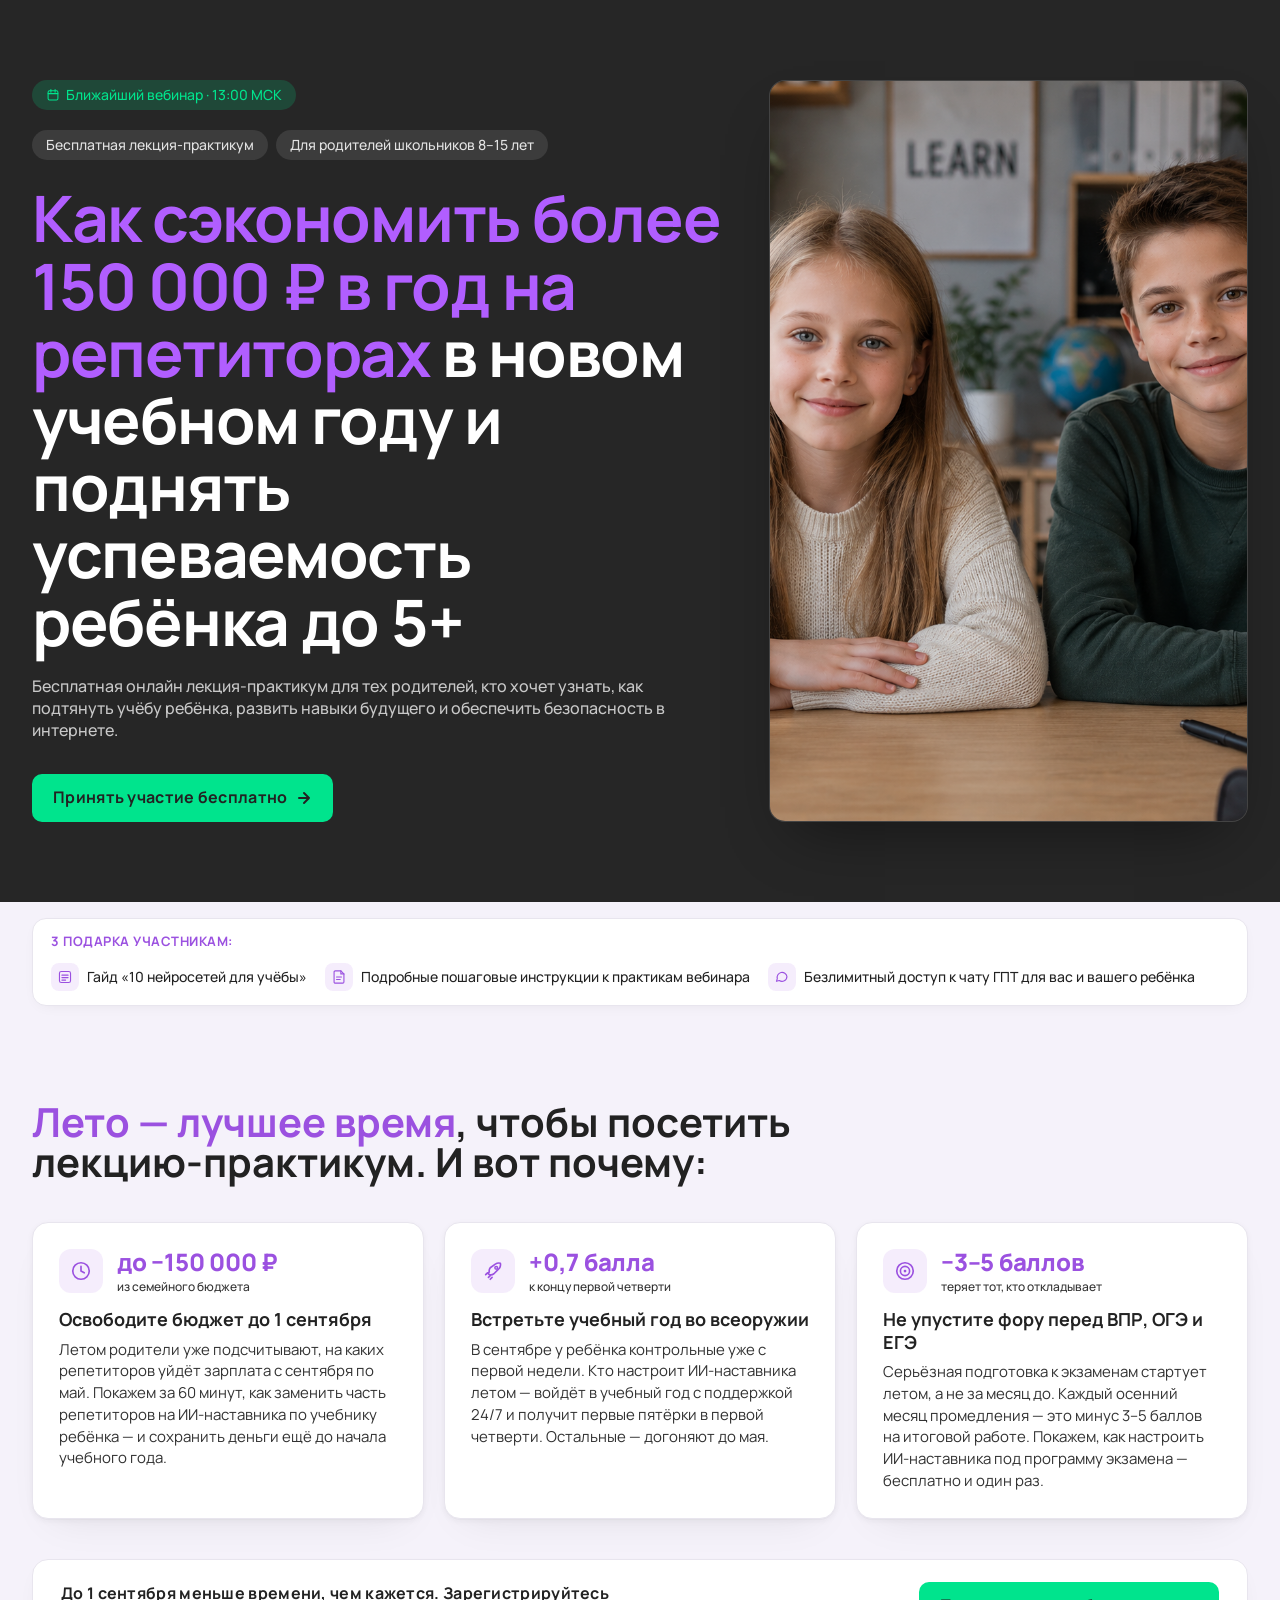
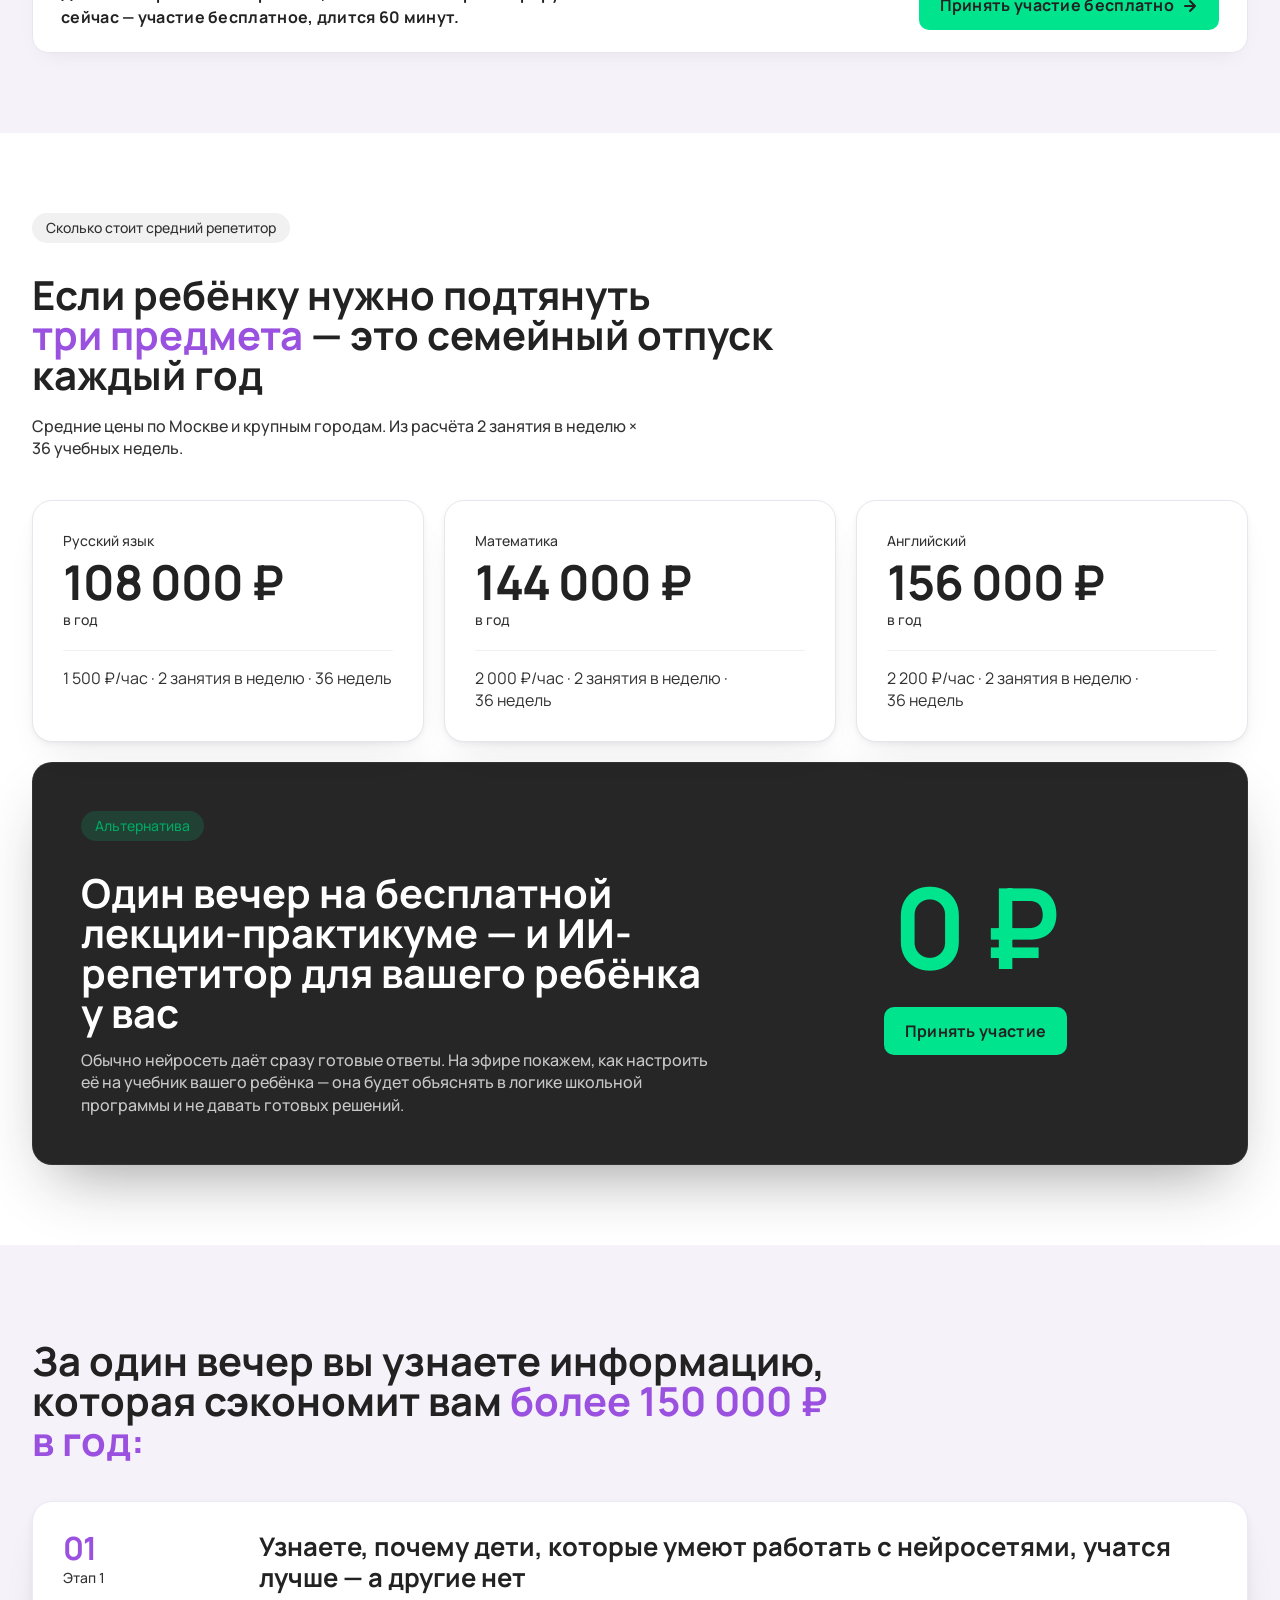
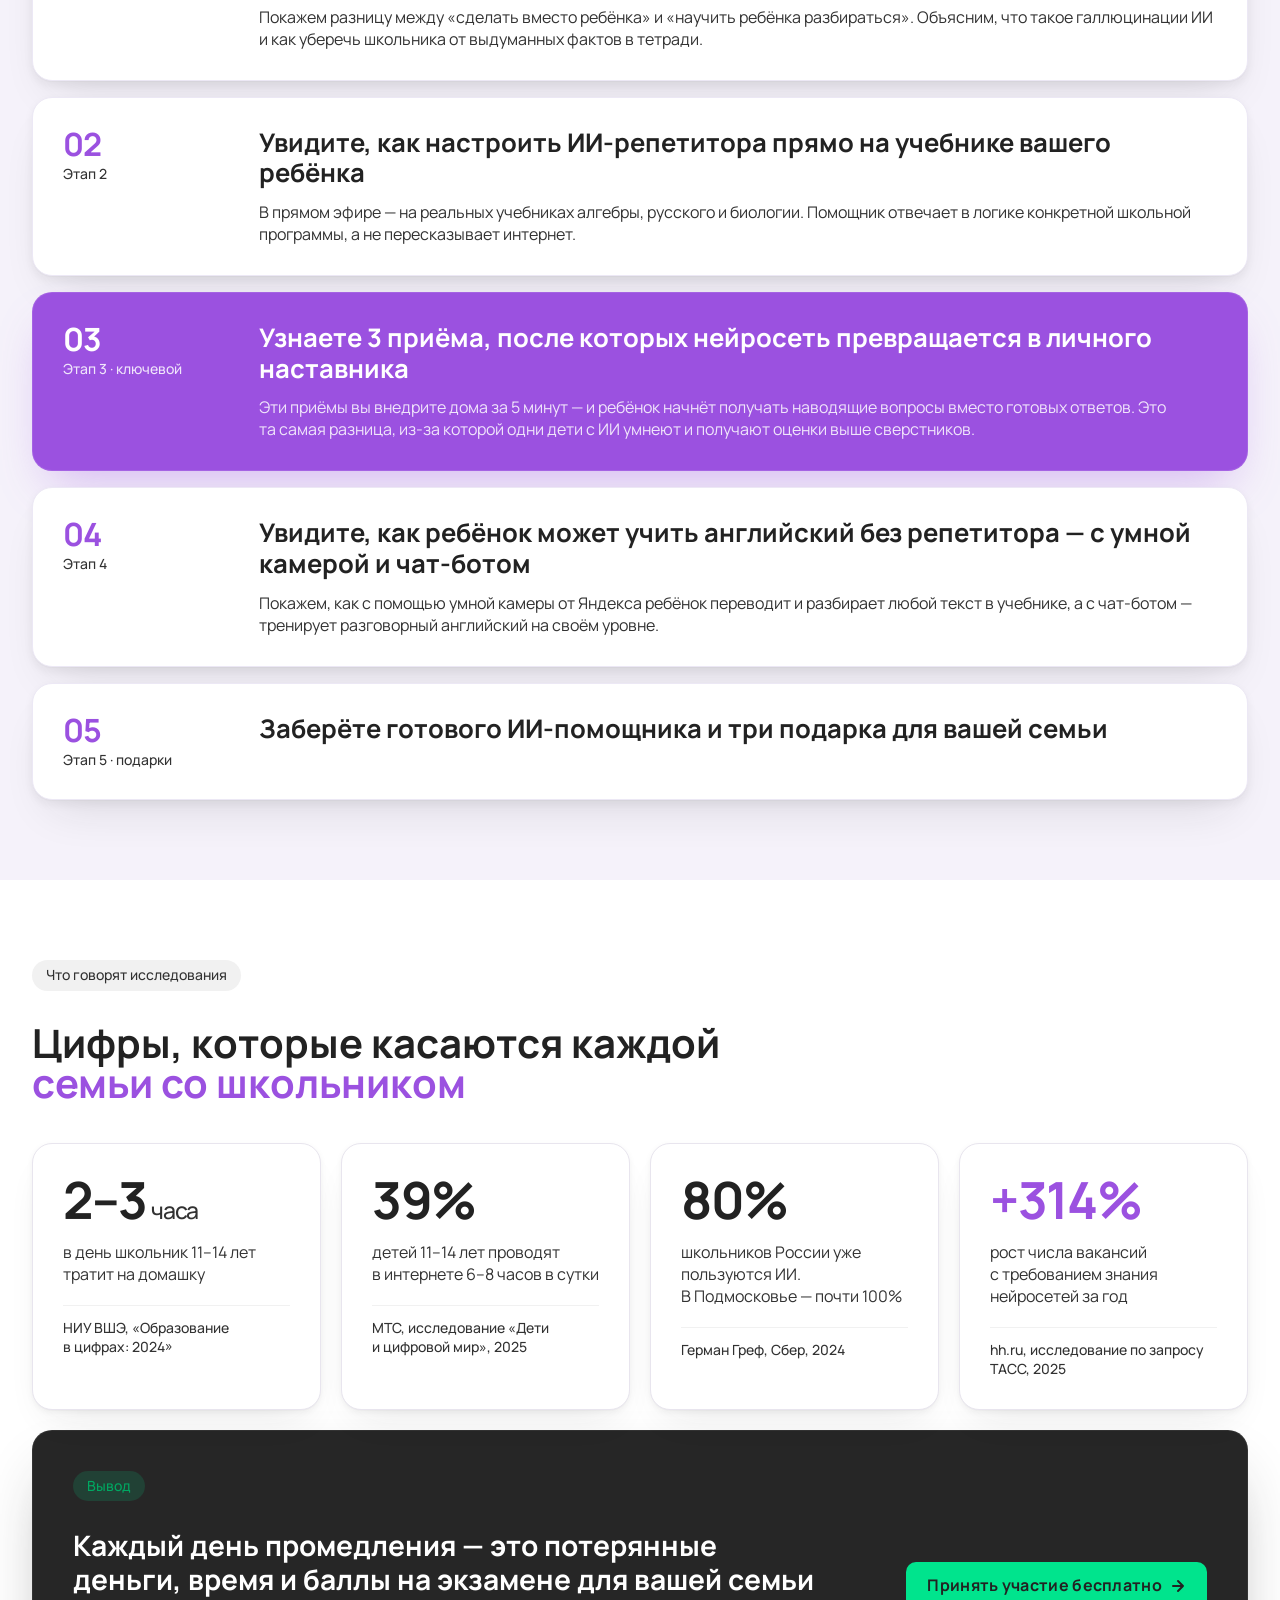
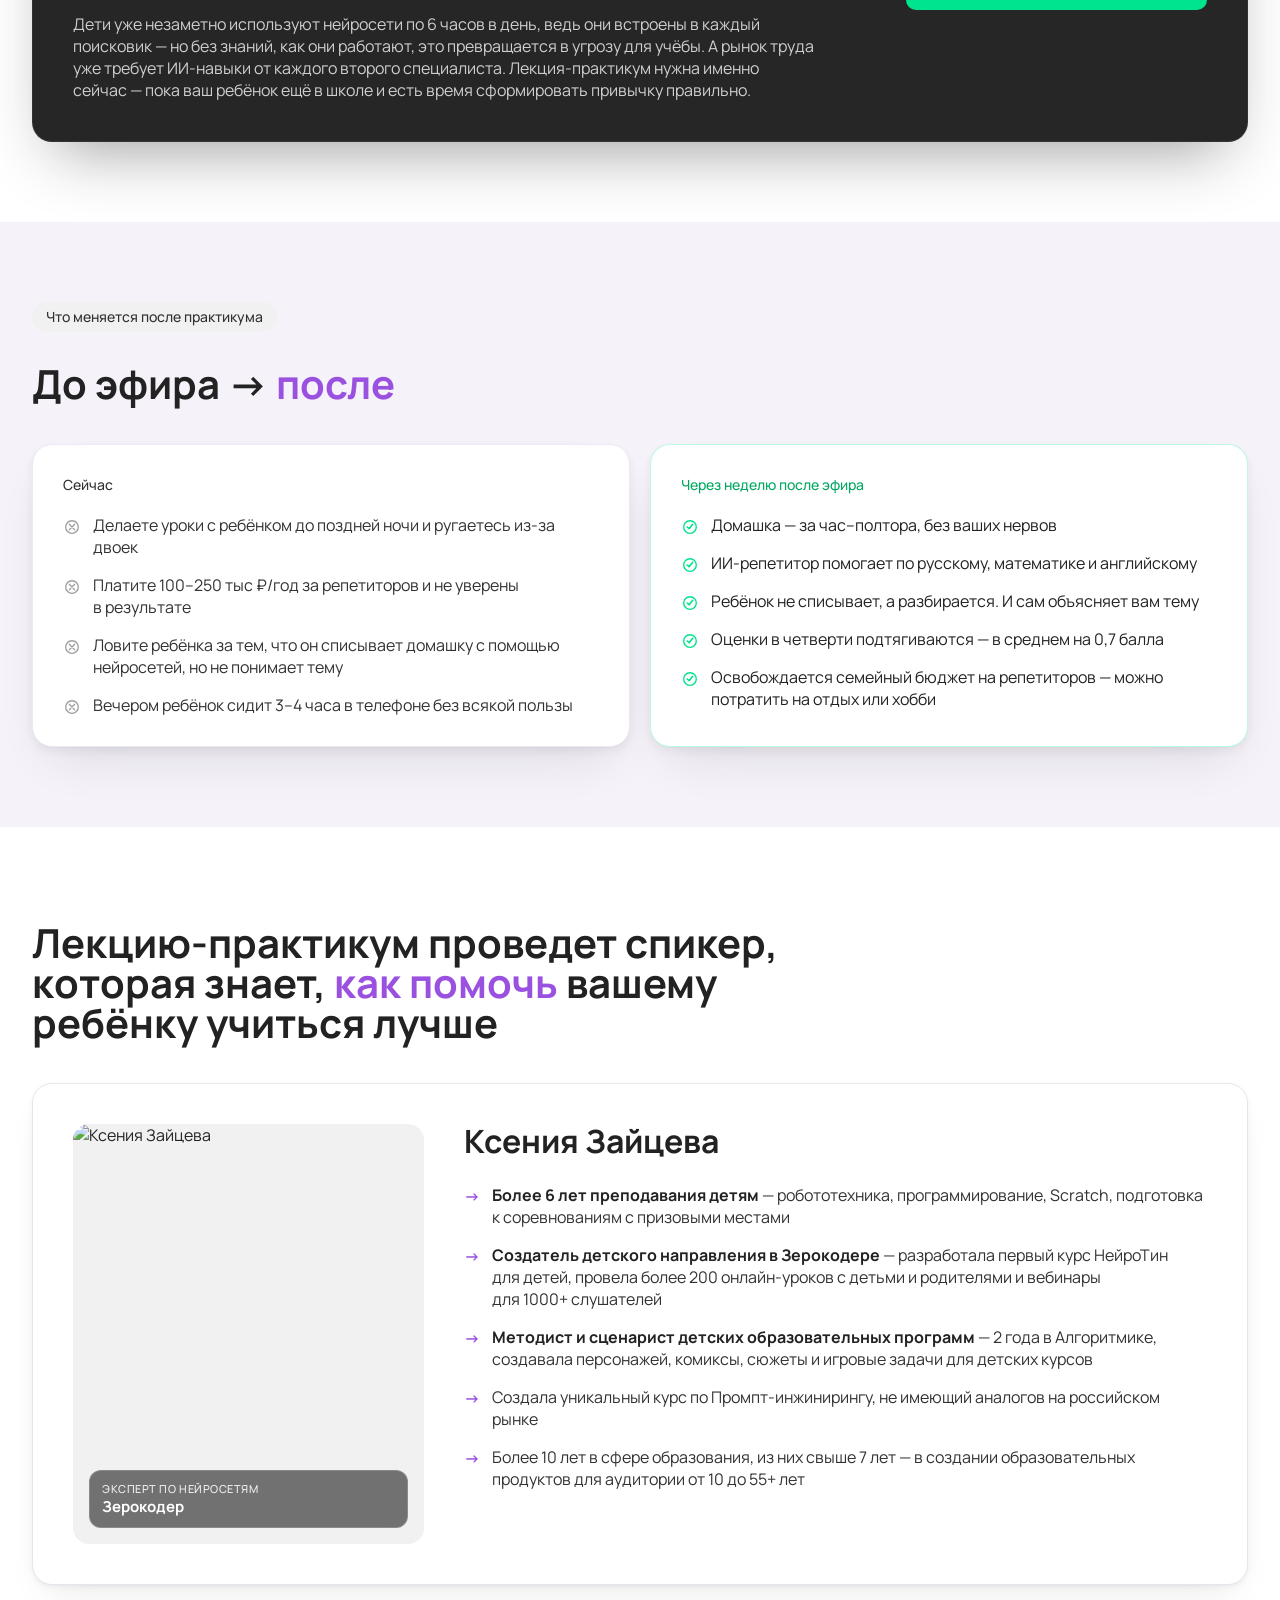
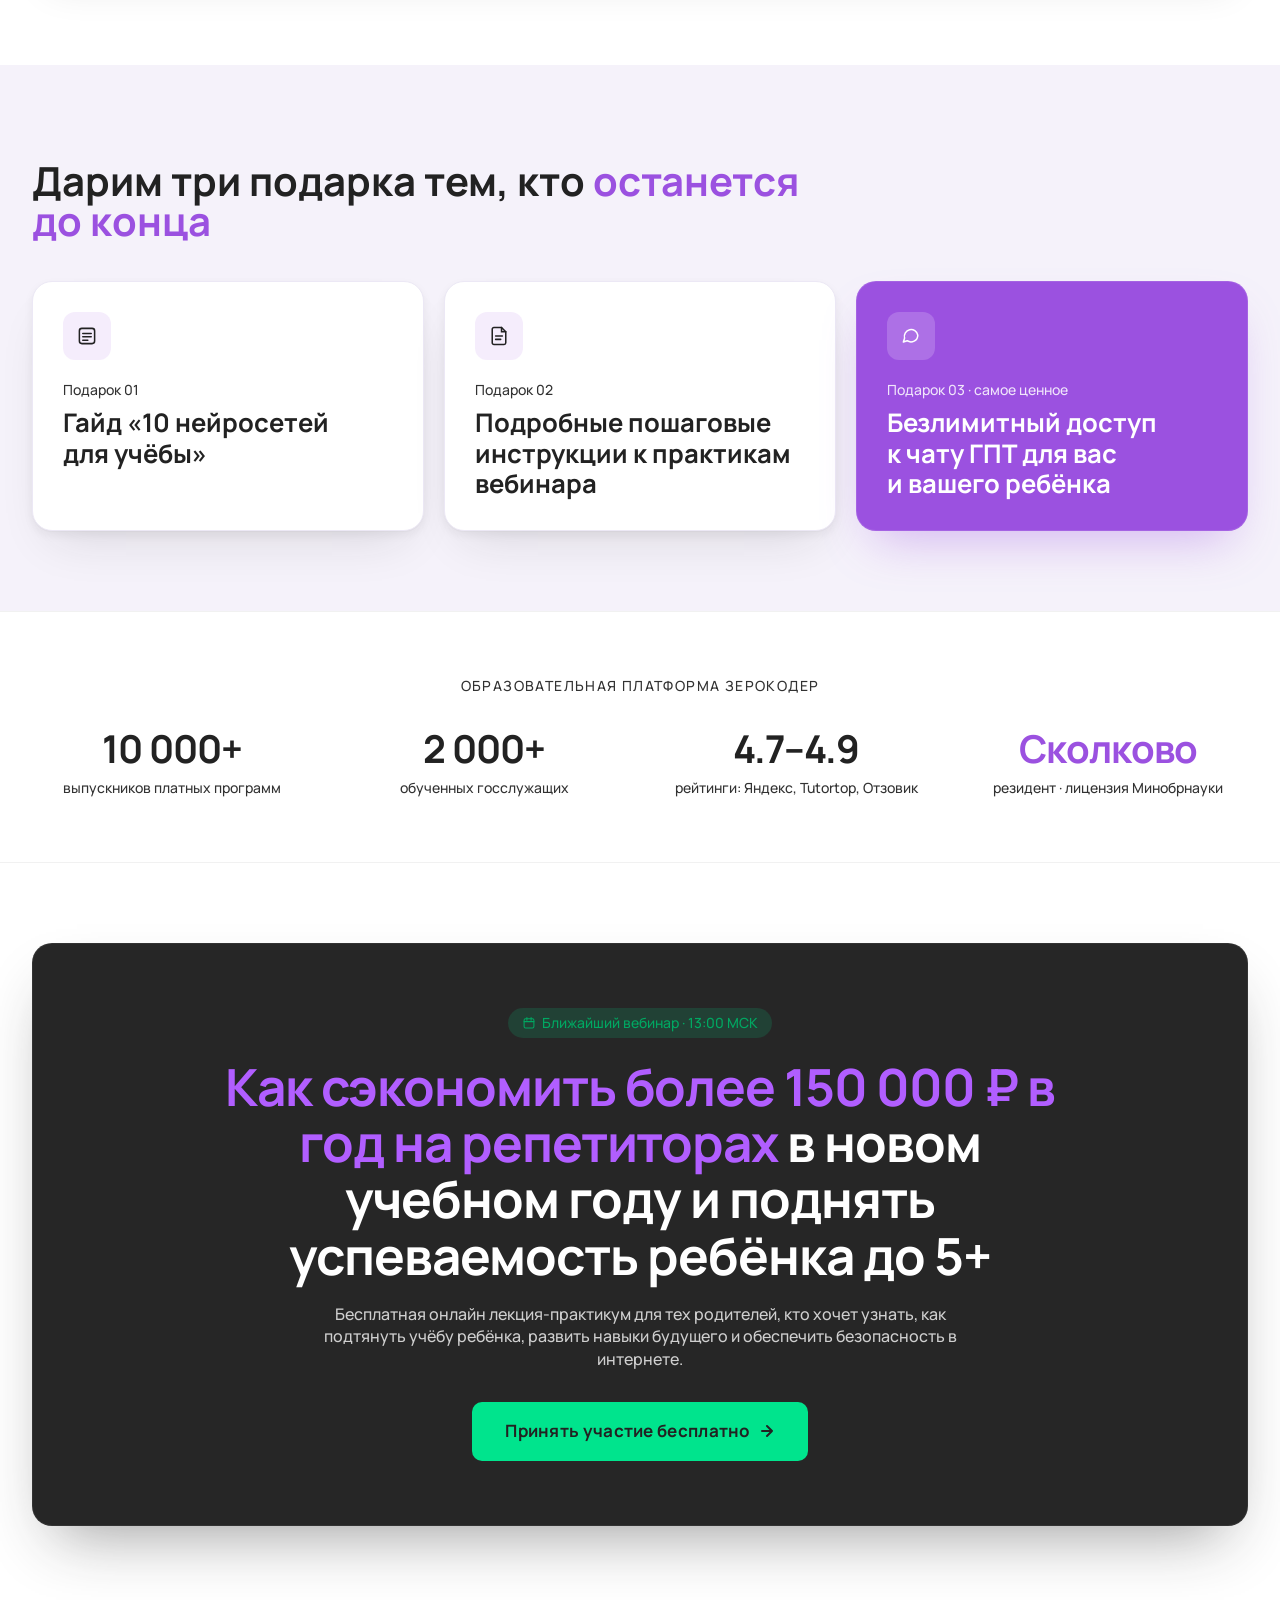
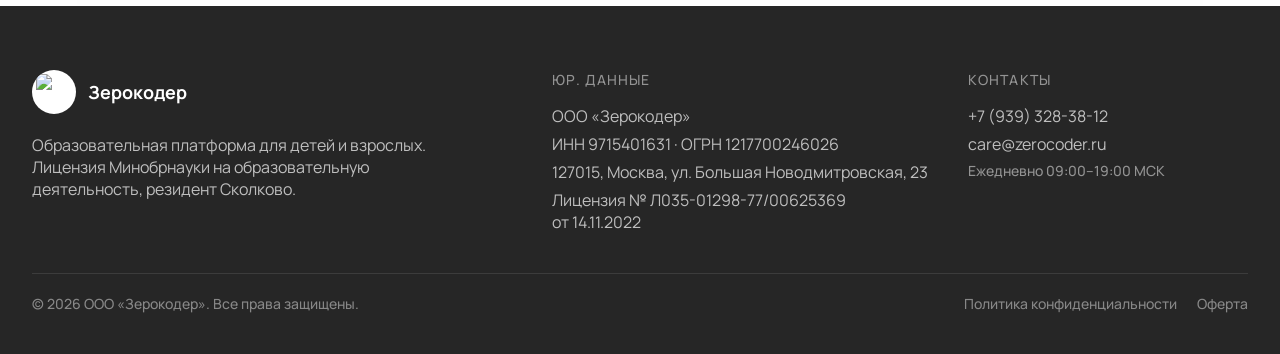
==== practical-lecture-for-parents-of-schoolchildren-aged-8-15-neuro1/index.html @ cb17c341 "Блок Лето: продающие тексты, стат-чипы с конкретикой, CTA-кнопка под блоком" ====
<!DOCTYPE html><html lang="ru"><head><meta charSet="utf-8"/><meta name="viewport" content="width=device-width, initial-scale=1"/><link rel="preload" as="image" href="https://mc.yandex.ru/watch/72085663"/><link rel="preload" as="image" href="https://top-fwz1.mail.ru/counter?id=3739769;js=na"/><link rel="preload" as="image" href="/practical-lecture-for-parents-of-schoolchildren-aged-8-15-neuro1/kids-hero.png"/><link rel="stylesheet" href="/practical-lecture-for-parents-of-schoolchildren-aged-8-15-neuro1/_next/static/css/cf673bea70960101.css" data-precedence="next"/><link rel="preload" as="script" fetchPriority="low" href="/practical-lecture-for-parents-of-schoolchildren-aged-8-15-neuro1/_next/static/chunks/webpack-57ee0ee06fdf9028.js"/><script src="/practical-lecture-for-parents-of-schoolchildren-aged-8-15-neuro1/_next/static/chunks/fd9d1056-23bdddb1df3a91c8.js" async=""></script><script src="/practical-lecture-for-parents-of-schoolchildren-aged-8-15-neuro1/_next/static/chunks/23-f78f01f528532427.js" async=""></script><script src="/practical-lecture-for-parents-of-schoolchildren-aged-8-15-neuro1/_next/static/chunks/main-app-892aa60a8b2bd960.js" async=""></script><script src="/practical-lecture-for-parents-of-schoolchildren-aged-8-15-neuro1/_next/static/chunks/app/page-79928a21409b8e51.js" async=""></script><link rel="preconnect" href="https://fonts.googleapis.com"/><link rel="preconnect" href="https://fonts.gstatic.com" crossorigin=""/><title>Бесплатный практикум: как поднять успеваемость ребёнка без репетитора — Зерокодер</title><meta name="description" content="Бесплатный онлайн-практикум для родителей школьников 8–15 лет. За 60 минут соберём ИИ-репетитора на учебнике вашего ребёнка и сэкономим до 150 000 ₽ в год на репетиторах."/><script type="text/javascript">(function(m,e,t,r,i,k,a){
  m[i]=m[i]||function(){(m[i].a=m[i].a||[]).push(arguments)};
  m[i].l=1*new Date();
  for (var j = 0; j < document.scripts.length; j++) {if (document.scripts[j].src === r) { return; }}
  k=e.createElement(t),a=e.getElementsByTagName(t)[0],k.async=1,k.src=r,a.parentNode.insertBefore(k,a)
})(window, document,'script','https://mc.yandex.ru/metrika/tag.js', 'ym');
ym(72085663, 'init', {clickmap:true, referrer: document.referrer, url: location.href, accurateTrackBounce:true, trackLinks:true});</script><script type="text/javascript">var _tmr = window._tmr || (window._tmr = []);
_tmr.push({id: "3739769", type: "pageView", start: (new Date()).getTime()});
(function (d, w, id) {
  if (d.getElementById(id)) return;
  var ts = d.createElement("script"); ts.type = "text/javascript"; ts.async = true; ts.id = id;
  ts.src = "https://top-fwz1.mail.ru/js/code.js";
  var f = function () {var s = d.getElementsByTagName("script")[0]; s.parentNode.insertBefore(ts, s);};
  if (w.opera == "[object Opera]") { d.addEventListener("DOMContentLoaded", f, false); } else { f(); }
})(document, window, "tmr-code");</script><link rel="stylesheet" href="https://fonts.googleapis.com/css2?family=Manrope:wght@400;500;600;700;800&amp;display=swap"/><script src="/practical-lecture-for-parents-of-schoolchildren-aged-8-15-neuro1/_next/static/chunks/polyfills-78c92fac7aa8fdd8.js" noModule=""></script></head><body><noscript><div><img src="https://mc.yandex.ru/watch/72085663" style="position:absolute;left:-9999px" alt=""/><img src="https://top-fwz1.mail.ru/counter?id=3739769;js=na" style="position:absolute;left:-9999px" alt="Top.Mail.Ru"/></div></noscript><main id="main"><section id="top" class="section section-dark"><div class="container-zc"><div class="grid lg:grid-cols-12 gap-8 lg:gap-12 items-center lg:items-stretch"><div class="lg:col-span-7"><div class="flex items-center gap-2 mb-5"><span class="pill pill-emerald"><svg width="14" height="14" viewBox="0 0 20 20" fill="none" aria-hidden="true"><rect x="3" y="4" width="14" height="13" rx="2" stroke="currentColor" stroke-width="1.5"></rect><path d="M3 8h14M7 2v4M13 2v4" stroke="currentColor" stroke-width="1.5" stroke-linecap="round"></path></svg> <!-- -->Ближайший вебинар · 13:00 МСК</span></div><div class="flex flex-wrap items-center gap-2 mb-6"><span class="pill">Бесплатная лекция-практикум</span><span class="pill">Для родителей школьников 8–15 лет</span></div><h1 class="h1 mb-5"><span style="color:var(--accent-heliotrope)">Как сэкономить более 150 000 ₽ в год на репетиторах</span> в новом учебном году и поднять успеваемость ребёнка до 5+</h1><p class="lead max-w-2xl mb-8" style="color:rgba(255,255,255,0.75)">Бесплатная онлайн лекция-практикум для тех родителей, кто хочет узнать, как подтянуть учёбу ребёнка, развить навыки будущего и обеспечить безопасность в интернете.</p><div class="flex flex-wrap items-center gap-3"><a href="#register" data-open-register="" class="btn btn-cta">Принять участие бесплатно<svg width="16" height="16" viewBox="0 0 16 16" fill="none" aria-hidden="true"><path d="M3 8h10M8 3l5 5-5 5" stroke="currentColor" stroke-width="2" stroke-linecap="round" stroke-linejoin="round"></path></svg></a></div></div><div class="lg:col-span-5 lg:flex"><div class="hero-photo aspect-[4/3] sm:aspect-[3/2] lg:aspect-auto lg:flex-1 lg:h-full lg:min-h-[420px] rounded-2xl relative overflow-hidden mx-auto lg:mx-0 w-full" style="max-width:34rem"><img src="/practical-lecture-for-parents-of-schoolchildren-aged-8-15-neuro1/kids-hero.png" alt="Ученики за уроком" class="absolute inset-0 w-full h-full object-cover" loading="eager"/></div></div></div></div></section><section id="gifts-top" aria-label="Подарки участникам" class="section-tinted"><div class="container-zc" style="padding-top:1rem;padding-bottom:1rem"><div class="gifts-strip"><span class="gifts-strip-label">3 подарка участникам:</span><ul class="gifts-strip-list"><li class="gifts-strip-item"><span class="gifts-strip-icon" aria-hidden="true"><svg width="16" height="16" viewBox="0 0 26 26" fill="none" aria-hidden="true"><rect x="4" y="4" width="18" height="18" rx="3" stroke="currentColor" stroke-width="1.8"></rect><path d="M8 10h10M8 14h10M8 18h6" stroke="currentColor" stroke-width="1.8" stroke-linecap="round"></path></svg></span><span class="gifts-strip-text">Гайд «10 нейросетей для учёбы»</span></li><li class="gifts-strip-item"><span class="gifts-strip-icon" aria-hidden="true"><svg width="16" height="16" viewBox="0 0 26 26" fill="none" aria-hidden="true"><path d="M5 21V5a2 2 0 012-2h9l5 5v13a2 2 0 01-2 2H7a2 2 0 01-2-2z" stroke="currentColor" stroke-width="1.8"></path><path d="M16 3v5h5M9 13h8M9 17h6" stroke="currentColor" stroke-width="1.8" stroke-linecap="round"></path></svg></span><span class="gifts-strip-text">Подробные пошаговые инструкции к практикам вебинара</span></li><li class="gifts-strip-item"><span class="gifts-strip-icon" aria-hidden="true"><svg width="16" height="16" viewBox="0 0 26 26" fill="none" aria-hidden="true"><path d="M21 12a8 8 0 01-12.5 6.6L4 20l1.4-4.5A8 8 0 1121 12z" stroke="currentColor" stroke-width="1.8" stroke-linejoin="round"></path></svg></span><span class="gifts-strip-text">Безлимитный доступ к чату ГПТ для вас и вашего ребёнка</span></li></ul></div></div></section><section class="section section-tinted"><div class="container-zc"><div class="max-w-3xl mb-8 md:mb-10"><h2 class="h2"><span class="accent">Лето — лучшее время</span>, чтобы посетить лекцию-практикум. И вот почему:</h2></div><div class="grid sm:grid-cols-2 lg:grid-cols-3 gap-4 md:gap-5"><div class="reason-card"><div class="reason-card-head"><div class="reason-icon" aria-hidden="true"><svg width="22" height="22" viewBox="0 0 24 24" fill="none" aria-hidden="true"><circle cx="12" cy="12" r="9" stroke="currentColor" stroke-width="1.8"></circle><path d="M12 7v5l3.5 2" stroke="currentColor" stroke-width="1.8" stroke-linecap="round"></path></svg></div><div class="reason-stat"><span class="reason-stat-value">до −150 000 ₽</span><span class="reason-stat-label">из семейного бюджета</span></div></div><h3 class="reason-title">Освободите бюджет до 1 сентября</h3><p class="reason-text">Летом родители уже подсчитывают, на каких репетиторов уйдёт зарплата с сентября по май. Покажем за 60 минут, как заменить часть репетиторов на ИИ-наставника по учебнику ребёнка — и сохранить деньги ещё до начала учебного года.</p></div><div class="reason-card"><div class="reason-card-head"><div class="reason-icon" aria-hidden="true"><svg width="22" height="22" viewBox="0 0 24 24" fill="none" aria-hidden="true"><path d="M14.5 4.5C16 3.5 18 3 20 3.5 20.5 5.5 20 7.5 19 9l-6 6c-1.5 1-3 1.5-4.5 1L8 16l-1.5-1.5L8 13c-.5-1.5 0-3 1-4.5l5.5-4z" stroke="currentColor" stroke-width="1.8" stroke-linejoin="round"></path><path d="M9 17l-2 2M11 19l-2 2M6 14l-2 2" stroke="currentColor" stroke-width="1.8" stroke-linecap="round"></path><circle cx="15.5" cy="8.5" r="1.5" stroke="currentColor" stroke-width="1.6"></circle></svg></div><div class="reason-stat"><span class="reason-stat-value">+0,7 балла</span><span class="reason-stat-label">к концу первой четверти</span></div></div><h3 class="reason-title">Встретьте учебный год во всеоружии</h3><p class="reason-text">В сентябре у ребёнка контрольные уже с первой недели. Кто настроит ИИ-наставника летом — войдёт в учебный год с поддержкой 24/7 и получит первые пятёрки в первой четверти. Остальные — догоняют до мая.</p></div><div class="reason-card"><div class="reason-card-head"><div class="reason-icon" aria-hidden="true"><svg width="22" height="22" viewBox="0 0 24 24" fill="none" aria-hidden="true"><circle cx="12" cy="12" r="9" stroke="currentColor" stroke-width="1.8"></circle><circle cx="12" cy="12" r="5" stroke="currentColor" stroke-width="1.8"></circle><circle cx="12" cy="12" r="1.5" fill="currentColor"></circle></svg></div><div class="reason-stat"><span class="reason-stat-value">−3–5 баллов</span><span class="reason-stat-label">теряет тот, кто откладывает</span></div></div><h3 class="reason-title">Не упустите фору перед ВПР, ОГЭ и ЕГЭ</h3><p class="reason-text">Серьёзная подготовка к экзаменам стартует летом, а не за месяц до. Каждый осенний месяц промедления — это минус 3–5 баллов на итоговой работе. Покажем, как настроить ИИ-наставника под программу экзамена — бесплатно и один раз.</p></div></div><div class="mt-8 md:mt-10 flex flex-col sm:flex-row items-start sm:items-center gap-4 sm:gap-6 justify-between reason-cta"><p class="body-strong reason-cta-text">До<!-- --> <!-- -->1<!-- --> <!-- -->сентября меньше времени, чем кажется. Зарегистрируйтесь сейчас<!-- --> <!-- -->— участие бесплатное, длится 60<!-- --> <!-- -->минут.</p><a href="#register" data-open-register="" class="btn btn-cta reason-cta-btn">Принять участие бесплатно<svg width="16" height="16" viewBox="0 0 16 16" fill="none" aria-hidden="true"><path d="M3 8h10M8 3l5 5-5 5" stroke="currentColor" stroke-width="2" stroke-linecap="round" stroke-linejoin="round"></path></svg></a></div></div></section><section class="section"><div class="container-zc"><div class="max-w-3xl mb-8 md:mb-10"><span class="pill mb-4 inline-flex">Сколько стоит средний репетитор</span><h2 class="h2 mt-4">Если ребёнку нужно подтянуть <span class="accent">три предмета</span> — это семейный отпуск каждый год</h2><p class="lead mt-5 max-w-2xl">Средние цены по Москве и крупным городам. Из расчёта 2 занятия в неделю × 36 учебных недель.</p></div><div class="grid sm:grid-cols-2 lg:grid-cols-3 gap-4 md:gap-5"><div class="card"><div class="caption mb-2">Русский язык</div><div class="font-bold tracking-tight whitespace-nowrap" style="font-size:clamp(2rem, 4vw, 3rem);line-height:1">108 000 ₽</div><div class="caption mt-1 mb-5">в год</div><hr class="hr-soft mb-4"/><div class="body" style="color:var(--n-ink-2)">1 500 ₽/час · 2 занятия в неделю · 36 недель</div></div><div class="card"><div class="caption mb-2">Математика</div><div class="font-bold tracking-tight whitespace-nowrap" style="font-size:clamp(2rem, 4vw, 3rem);line-height:1">144 000 ₽</div><div class="caption mt-1 mb-5">в год</div><hr class="hr-soft mb-4"/><div class="body" style="color:var(--n-ink-2)">2 000 ₽/час · 2 занятия в неделю · 36 недель</div></div><div class="card"><div class="caption mb-2">Английский</div><div class="font-bold tracking-tight whitespace-nowrap" style="font-size:clamp(2rem, 4vw, 3rem);line-height:1">156 000 ₽</div><div class="caption mt-1 mb-5">в год</div><hr class="hr-soft mb-4"/><div class="body" style="color:var(--n-ink-2)">2 200 ₽/час · 2 занятия в неделю · 36 недель</div></div></div><div class="mt-5" id="altCta"><div class="card card-dark p-6 md:p-8 lg:p-12"><div class="grid md:grid-cols-12 gap-6 md:gap-8 items-center"><div class="md:col-span-7"><span class="pill-emerald pill mb-4 inline-flex">Альтернатива</span><h3 class="h2 mt-4 mb-4" style="color:var(--n-white)">Один вечер на бесплатной лекции-практикуме — и ИИ-репетитор для вашего ребёнка у вас</h3><p class="lead" style="color:rgba(255,255,255,0.75)">Обычно нейросеть даёт сразу готовые ответы. На эфире покажем, как настроить её на учебник вашего ребёнка — она будет объяснять в логике школьной программы и не давать готовых решений.</p></div><div class="md:col-span-5 flex flex-col items-center justify-center text-center"><div class="font-bold tracking-tight whitespace-nowrap mb-6" style="font-size:clamp(4rem, 9vw, 7rem);line-height:1;color:var(--surface-cta)">0 ₽</div><a href="#register" data-open-register="" class="btn btn-cta">Принять участие</a></div></div></div></div></div></section><section id="program" class="section section-tinted"><div class="container-zc"><div class="max-w-4xl mb-8 md:mb-10"><h2 class="h2 mt-4">За один вечер вы узнаете информацию, которая сэкономит вам <span class="accent">более 150 000 ₽ в год:</span></h2></div><div class="space-y-4"><div class="card "><div class="grid md:grid-cols-12 gap-5 md:gap-6 items-start"><div class="md:col-span-2"><div class="font-bold tracking-tight accent" style="font-size:2rem;line-height:1">01</div><div class="caption mt-1">Этап 1</div></div><div class="md:col-span-10"><h3 class="h3 mb-3">Узнаете, почему дети, которые умеют работать с нейросетями, учатся лучше — а другие нет</h3><p class="body" style="color:var(--n-ink-2)">Покажем разницу между «сделать вместо ребёнка» и «научить ребёнка разбираться». Объясним, что такое галлюцинации ИИ и как уберечь школьника от выдуманных фактов в тетради.</p></div></div></div><div class="card "><div class="grid md:grid-cols-12 gap-5 md:gap-6 items-start"><div class="md:col-span-2"><div class="font-bold tracking-tight accent" style="font-size:2rem;line-height:1">02</div><div class="caption mt-1">Этап 2</div></div><div class="md:col-span-10"><h3 class="h3 mb-3">Увидите, как настроить ИИ-репетитора прямо на учебнике вашего ребёнка</h3><p class="body" style="color:var(--n-ink-2)">В прямом эфире — на реальных учебниках алгебры, русского и биологии. Помощник отвечает в логике конкретной школьной программы, а не пересказывает интернет.</p></div></div></div><div class="card card-accent"><div class="grid md:grid-cols-12 gap-5 md:gap-6 items-start"><div class="md:col-span-2"><div class="font-bold tracking-tight text-white" style="font-size:2rem;line-height:1">03</div><div class="caption mt-1" style="color:rgba(255,255,255,0.85)">Этап 3 · ключевой</div></div><div class="md:col-span-10"><h3 class="h3 mb-3" style="color:var(--n-white)">Узнаете 3 приёма, после которых нейросеть превращается в личного наставника</h3><p class="body" style="color:rgba(255,255,255,0.85)">Эти приёмы вы внедрите дома за 5 минут — и ребёнок начнёт получать наводящие вопросы вместо готовых ответов. Это та самая разница, из-за которой одни дети с ИИ умнеют и получают оценки выше сверстников.</p></div></div></div><div class="card "><div class="grid md:grid-cols-12 gap-5 md:gap-6 items-start"><div class="md:col-span-2"><div class="font-bold tracking-tight accent" style="font-size:2rem;line-height:1">04</div><div class="caption mt-1">Этап 4</div></div><div class="md:col-span-10"><h3 class="h3 mb-3">Увидите, как ребёнок может учить английский без репетитора — с умной камерой и чат-ботом</h3><p class="body" style="color:var(--n-ink-2)">Покажем, как с помощью умной камеры от Яндекса ребёнок переводит и разбирает любой текст в учебнике, а с чат-ботом — тренирует разговорный английский на своём уровне.</p></div></div></div><div class="card "><div class="grid md:grid-cols-12 gap-5 md:gap-6 items-start"><div class="md:col-span-2"><div class="font-bold tracking-tight accent" style="font-size:2rem;line-height:1">05</div><div class="caption mt-1">Этап 5 · подарки</div></div><div class="md:col-span-10"><h3 class="h3 ">Заберёте готового ИИ-помощника и три подарка для вашей семьи</h3></div></div></div></div></div></section><section class="section"><div class="container-zc"><div class="max-w-4xl mb-8 md:mb-10"><span class="pill mb-4 inline-flex">Что говорят исследования</span><h2 class="h2 mt-4">Цифры, которые касаются каждой <span class="accent whitespace-nowrap">семьи со школьником</span></h2></div><div class="grid md:grid-cols-2 lg:grid-cols-4 gap-4 md:gap-5"><div class="card"><div class="font-bold tracking-tight whitespace-nowrap " style="font-size:clamp(2.25rem, 4vw, 3.25rem);line-height:1;color:var(--n-ink)">2–3<span class="ml-1" style="font-size:0.45em;color:var(--n-ink-2);font-weight:500">часа</span></div><div class="body mt-4 mb-5" style="color:var(--n-ink-2)">в день школьник 11–14 лет тратит на домашку</div><hr class="hr-soft mb-3"/><div class="caption">НИУ ВШЭ, «Образование в цифрах: 2024»</div></div><div class="card"><div class="font-bold tracking-tight whitespace-nowrap " style="font-size:clamp(2.25rem, 4vw, 3.25rem);line-height:1;color:var(--n-ink)">39%</div><div class="body mt-4 mb-5" style="color:var(--n-ink-2)">детей 11–14 лет проводят в интернете 6–8 часов в сутки</div><hr class="hr-soft mb-3"/><div class="caption">МТС, исследование «Дети и цифровой мир», 2025</div></div><div class="card"><div class="font-bold tracking-tight whitespace-nowrap " style="font-size:clamp(2.25rem, 4vw, 3.25rem);line-height:1;color:var(--n-ink)">80%</div><div class="body mt-4 mb-5" style="color:var(--n-ink-2)">школьников России уже пользуются ИИ. В Подмосковье — почти 100%</div><hr class="hr-soft mb-3"/><div class="caption">Герман Греф, Сбер, 2024</div></div><div class="card"><div class="font-bold tracking-tight whitespace-nowrap accent" style="font-size:clamp(2.25rem, 4vw, 3.25rem);line-height:1">+314%</div><div class="body mt-4 mb-5" style="color:var(--n-ink-2)">рост числа вакансий с требованием знания нейросетей за год</div><hr class="hr-soft mb-3"/><div class="caption">hh.ru, исследование по запросу ТАСС, 2025</div></div></div><div class="mt-4 md:mt-5" id="researchConclusion"><div class="card card-dark p-6 md:p-8 lg:p-10"><div class="grid lg:grid-cols-12 gap-6 lg:gap-10 items-center"><div class="lg:col-span-8"><span class="pill pill-emerald mb-4 inline-flex">Вывод</span><h3 class="h3 mt-3 mb-4" style="color:var(--n-white);font-size:clamp(1.375rem, 2.2vw, 1.875rem);line-height:1.2">Каждый день промедления — это потерянные деньги, время и баллы на экзамене для вашей семьи</h3><p class="body" style="color:rgba(255,255,255,0.78)">Дети уже незаметно используют нейросети по 6 часов в день, ведь они встроены в каждый поисковик — но без знаний, как они работают, это превращается в угрозу для учёбы. А рынок труда уже требует ИИ-навыки от каждого второго специалиста. Лекция-практикум нужна именно сейчас — пока ваш ребёнок ещё в школе и есть время сформировать привычку правильно.</p></div><div class="lg:col-span-4 flex lg:justify-end"><a href="#register" data-open-register="" class="btn btn-cta">Принять участие бесплатно<svg width="16" height="16" viewBox="0 0 16 16" fill="none" aria-hidden="true"><path d="M3 8h10M8 3l5 5-5 5" stroke="currentColor" stroke-width="2" stroke-linecap="round" stroke-linejoin="round"></path></svg></a></div></div></div></div></div></section><section class="section section-tinted"><div class="container-zc"><div class="max-w-3xl mb-8 md:mb-10"><span class="pill mb-4 inline-flex">Что меняется после практикума</span><h2 class="h2 mt-4">До эфира → <span class="accent">после</span></h2></div><div class="grid md:grid-cols-2 gap-4 md:gap-5"><div class="card"><div class="caption mb-5">Сейчас</div><ul class="space-y-4"><li class="flex gap-3 body" style="color:var(--n-ink-2)"><span class="flex-shrink-0 mt-1" style="color:#9F9F9F"><svg width="18" height="18" viewBox="0 0 20 20" fill="none" aria-hidden="true"><circle cx="10" cy="10" r="7" stroke="currentColor" stroke-width="1.5"></circle><path d="M7 7l6 6M13 7l-6 6" stroke="currentColor" stroke-width="1.5" stroke-linecap="round"></path></svg></span><span>Делаете уроки с ребёнком до поздней ночи и ругаетесь из-за двоек</span></li><li class="flex gap-3 body" style="color:var(--n-ink-2)"><span class="flex-shrink-0 mt-1" style="color:#9F9F9F"><svg width="18" height="18" viewBox="0 0 20 20" fill="none" aria-hidden="true"><circle cx="10" cy="10" r="7" stroke="currentColor" stroke-width="1.5"></circle><path d="M7 7l6 6M13 7l-6 6" stroke="currentColor" stroke-width="1.5" stroke-linecap="round"></path></svg></span><span>Платите 100–250 тыс ₽/год за репетиторов и не уверены в результате</span></li><li class="flex gap-3 body" style="color:var(--n-ink-2)"><span class="flex-shrink-0 mt-1" style="color:#9F9F9F"><svg width="18" height="18" viewBox="0 0 20 20" fill="none" aria-hidden="true"><circle cx="10" cy="10" r="7" stroke="currentColor" stroke-width="1.5"></circle><path d="M7 7l6 6M13 7l-6 6" stroke="currentColor" stroke-width="1.5" stroke-linecap="round"></path></svg></span><span>Ловите ребёнка за тем, что он списывает домашку с помощью нейросетей, но не понимает тему</span></li><li class="flex gap-3 body" style="color:var(--n-ink-2)"><span class="flex-shrink-0 mt-1" style="color:#9F9F9F"><svg width="18" height="18" viewBox="0 0 20 20" fill="none" aria-hidden="true"><circle cx="10" cy="10" r="7" stroke="currentColor" stroke-width="1.5"></circle><path d="M7 7l6 6M13 7l-6 6" stroke="currentColor" stroke-width="1.5" stroke-linecap="round"></path></svg></span><span>Вечером ребёнок сидит 3–4 часа в телефоне без всякой пользы</span></li></ul></div><div class="card" style="background:var(--n-white);border:1px solid rgba(0,228,141,0.25)"><div class="caption mb-5" style="color:#00A862">Через неделю после эфира</div><ul class="space-y-4"><li class="flex gap-3 body" style="color:var(--n-ink)"><span class="flex-shrink-0 mt-1" style="color:var(--surface-cta)"><svg width="18" height="18" viewBox="0 0 20 20" fill="none" aria-hidden="true"><circle cx="10" cy="10" r="7" stroke="currentColor" stroke-width="1.5"></circle><path d="M7 10l2 2 4-5" stroke="currentColor" stroke-width="1.8" stroke-linecap="round" stroke-linejoin="round"></path></svg></span><span>Домашка — за час–полтора, без ваших нервов</span></li><li class="flex gap-3 body" style="color:var(--n-ink)"><span class="flex-shrink-0 mt-1" style="color:var(--surface-cta)"><svg width="18" height="18" viewBox="0 0 20 20" fill="none" aria-hidden="true"><circle cx="10" cy="10" r="7" stroke="currentColor" stroke-width="1.5"></circle><path d="M7 10l2 2 4-5" stroke="currentColor" stroke-width="1.8" stroke-linecap="round" stroke-linejoin="round"></path></svg></span><span>ИИ-репетитор помогает по русскому, математике и английскому</span></li><li class="flex gap-3 body" style="color:var(--n-ink)"><span class="flex-shrink-0 mt-1" style="color:var(--surface-cta)"><svg width="18" height="18" viewBox="0 0 20 20" fill="none" aria-hidden="true"><circle cx="10" cy="10" r="7" stroke="currentColor" stroke-width="1.5"></circle><path d="M7 10l2 2 4-5" stroke="currentColor" stroke-width="1.8" stroke-linecap="round" stroke-linejoin="round"></path></svg></span><span>Ребёнок не списывает, а разбирается. И сам объясняет вам тему</span></li><li class="flex gap-3 body" style="color:var(--n-ink)"><span class="flex-shrink-0 mt-1" style="color:var(--surface-cta)"><svg width="18" height="18" viewBox="0 0 20 20" fill="none" aria-hidden="true"><circle cx="10" cy="10" r="7" stroke="currentColor" stroke-width="1.5"></circle><path d="M7 10l2 2 4-5" stroke="currentColor" stroke-width="1.8" stroke-linecap="round" stroke-linejoin="round"></path></svg></span><span>Оценки в четверти подтягиваются — в среднем на 0,7 балла</span></li><li class="flex gap-3 body" style="color:var(--n-ink)"><span class="flex-shrink-0 mt-1" style="color:var(--surface-cta)"><svg width="18" height="18" viewBox="0 0 20 20" fill="none" aria-hidden="true"><circle cx="10" cy="10" r="7" stroke="currentColor" stroke-width="1.5"></circle><path d="M7 10l2 2 4-5" stroke="currentColor" stroke-width="1.8" stroke-linecap="round" stroke-linejoin="round"></path></svg></span><span>Освобождается семейный бюджет на репетиторов — можно потратить на отдых или хобби</span></li></ul></div></div></div></section><section id="speaker" class="section"><div class="container-zc"><div class="max-w-3xl mb-8 md:mb-10"><h2 class="h2 mt-4">Лекцию-практикум проведет спикер, которая знает, <span class="accent">как помочь</span> вашему ребёнку учиться лучше</h2></div><div class="card p-6 md:p-8 lg:p-10"><div class="grid md:grid-cols-12 gap-6 md:gap-10 md:items-stretch"><div class="md:col-span-4"><div class="aspect-[4/5] md:aspect-auto md:h-full md:min-h-[420px] rounded-2xl relative overflow-hidden bg-seashell"><img src="/practical-lecture-for-parents-of-schoolchildren-aged-8-15-neuro1/zaitseva.jpg" alt="Ксения Зайцева" class="absolute inset-0 w-full h-full object-cover" style="object-position:center top" loading="lazy"/><div class="absolute bottom-3 left-3 right-3 md:bottom-4 md:left-4 md:right-4 rounded-xl px-3 py-2.5" style="background:rgba(34,34,34,0.62);border:1px solid rgba(255,255,255,0.18);backdrop-filter:blur(10px);-webkit-backdrop-filter:blur(10px)"><div class="caption" style="color:rgba(255,255,255,0.9);letter-spacing:0.05em;text-transform:uppercase;font-size:0.6875rem">Эксперт по нейросетям</div><div class="font-bold text-white" style="font-size:0.9375rem">Зерокодер</div></div></div></div><div class="md:col-span-8"><h3 class="font-bold mb-6" style="font-size:clamp(1.5rem, 2.5vw, 2rem);line-height:1.1">Ксения Зайцева</h3><ul class="space-y-4"><li class="flex gap-3"><span class="accent font-bold flex-shrink-0" style="font-size:1rem;line-height:1.5">→</span><span class="body" style="color:var(--n-ink-2)"><strong style="color:var(--n-ink)">Более 6 лет преподавания детям</strong> — робототехника, программирование, Scratch, подготовка к соревнованиям с призовыми местами</span></li><li class="flex gap-3"><span class="accent font-bold flex-shrink-0" style="font-size:1rem;line-height:1.5">→</span><span class="body" style="color:var(--n-ink-2)"><strong style="color:var(--n-ink)">Создатель детского направления в Зерокодере</strong> — разработала первый курс НейроТин для детей, провела более 200 онлайн-уроков с детьми и родителями и вебинары для 1000+ слушателей</span></li><li class="flex gap-3"><span class="accent font-bold flex-shrink-0" style="font-size:1rem;line-height:1.5">→</span><span class="body" style="color:var(--n-ink-2)"><strong style="color:var(--n-ink)">Методист и сценарист детских образовательных программ</strong> — 2 года в Алгоритмике, создавала персонажей, комиксы, сюжеты и игровые задачи для детских курсов</span></li><li class="flex gap-3"><span class="accent font-bold flex-shrink-0" style="font-size:1rem;line-height:1.5">→</span><span class="body" style="color:var(--n-ink-2)">Создала уникальный курс по Промпт-инжинирингу, не имеющий аналогов на российском рынке</span></li><li class="flex gap-3"><span class="accent font-bold flex-shrink-0" style="font-size:1rem;line-height:1.5">→</span><span class="body" style="color:var(--n-ink-2)">Более 10 лет в сфере образования, из них свыше 7 лет — в создании образовательных продуктов для аудитории от 10 до 55+ лет</span></li></ul></div></div></div></div></section><section id="gifts" class="section section-tinted"><div class="container-zc"><div class="max-w-3xl mb-8 md:mb-10"><h2 class="h2 mt-4">Дарим три подарка тем, кто <span class="accent">останется до конца</span></h2></div><div class="grid sm:grid-cols-2 lg:grid-cols-3 gap-4 md:gap-5"><div class="card "><div class="w-12 h-12 rounded-xl flex items-center justify-center mb-5" style="background:rgba(155,81,224,0.10)"><svg width="22" height="22" viewBox="0 0 26 26" fill="none" aria-hidden="true"><rect x="4" y="4" width="18" height="18" rx="3" stroke="currentColor" stroke-width="1.8"></rect><path d="M8 10h10M8 14h10M8 18h6" stroke="currentColor" stroke-width="1.8" stroke-linecap="round"></path></svg></div><div class="caption mb-2">Подарок 01</div><h3 class="h3">Гайд «10 нейросетей для учёбы»</h3></div><div class="card "><div class="w-12 h-12 rounded-xl flex items-center justify-center mb-5" style="background:rgba(155,81,224,0.10)"><svg width="22" height="22" viewBox="0 0 26 26" fill="none" aria-hidden="true"><path d="M5 21V5a2 2 0 012-2h9l5 5v13a2 2 0 01-2 2H7a2 2 0 01-2-2z" stroke="currentColor" stroke-width="1.8"></path><path d="M16 3v5h5M9 13h8M9 17h6" stroke="currentColor" stroke-width="1.8" stroke-linecap="round"></path></svg></div><div class="caption mb-2">Подарок 02</div><h3 class="h3">Подробные пошаговые инструкции к практикам вебинара</h3></div><div class="card card-accent"><div class="w-12 h-12 rounded-xl flex items-center justify-center mb-5" style="background:rgba(255,255,255,0.18)"><svg width="22" height="22" viewBox="0 0 26 26" fill="none" aria-hidden="true"><path d="M21 12a8 8 0 01-12.5 6.6L4 20l1.4-4.5A8 8 0 1121 12z" stroke="currentColor" stroke-width="1.8" stroke-linejoin="round"></path></svg></div><div class="caption mb-2" style="color:rgba(255,255,255,0.85)">Подарок 03 · самое ценное</div><h3 class="h3">Безлимитный доступ к чату ГПТ для вас и вашего ребёнка</h3></div></div></div></section><section class="section" style="border-top:1px solid var(--n-seashell);border-bottom:1px solid var(--n-seashell);padding-top:4rem;padding-bottom:4rem"><div class="container-zc"><div class="caption text-center mb-8" style="text-transform:uppercase;letter-spacing:0.1em">Образовательная платформа Зерокодер</div><div class="grid grid-cols-2 lg:grid-cols-4 gap-6 md:gap-8"><div class="text-center"><div class="font-bold tracking-tight whitespace-nowrap " style="font-size:clamp(1.5rem, 3vw, 2.5rem);line-height:1.1;color:var(--n-ink)">10 000+</div><div class="caption mt-2">выпускников платных программ</div></div><div class="text-center"><div class="font-bold tracking-tight whitespace-nowrap " style="font-size:clamp(1.5rem, 3vw, 2.5rem);line-height:1.1;color:var(--n-ink)">2 000+</div><div class="caption mt-2">обученных госслужащих</div></div><div class="text-center"><div class="font-bold tracking-tight whitespace-nowrap " style="font-size:clamp(1.5rem, 3vw, 2.5rem);line-height:1.1;color:var(--n-ink)">4.7–4.9</div><div class="caption mt-2">рейтинги: Яндекс, Tutortop, Отзовик</div></div><div class="text-center"><div class="font-bold tracking-tight whitespace-nowrap accent" style="font-size:clamp(1.5rem, 3vw, 2.5rem);line-height:1.1">Сколково</div><div class="caption mt-2">резидент · лицензия Минобрнауки</div></div></div></div></section><section id="register" class="section"><div class="container-zc"><div class="card card-dark p-6 md:p-10 lg:p-16 text-center"><div class="max-w-4xl mx-auto"><div class="flex justify-center mb-5"><span class="pill pill-emerald"><svg width="14" height="14" viewBox="0 0 20 20" fill="none" aria-hidden="true"><rect x="3" y="4" width="14" height="13" rx="2" stroke="currentColor" stroke-width="1.5"></rect><path d="M3 8h14M7 2v4M13 2v4" stroke="currentColor" stroke-width="1.5" stroke-linecap="round"></path></svg> <!-- -->Ближайший вебинар · 13:00 МСК</span></div><h2 class="mb-5 font-bold" style="color:var(--n-white);font-size:clamp(1.625rem, 4vw, 3.25rem);line-height:1.1;letter-spacing:-0.02em"><span style="color:var(--accent-heliotrope)">Как сэкономить более 150 000 ₽ в год на репетиторах</span> в новом учебном году и поднять успеваемость ребёнка до 5+</h2><p class="lead mx-auto mb-8 max-w-2xl" style="color:rgba(255,255,255,0.78)">Бесплатная онлайн лекция-практикум для тех родителей, кто хочет узнать, как подтянуть учёбу ребёнка, развить навыки будущего и обеспечить безопасность в интернете.</p><a href="#register" data-open-register="" class="btn btn-cta" style="padding:18px 32px;font-size:1.0625rem">Принять участие бесплатно<svg width="16" height="16" viewBox="0 0 16 16" fill="none" aria-hidden="true"><path d="M3 8h10M8 3l5 5-5 5" stroke="currentColor" stroke-width="2" stroke-linecap="round" stroke-linejoin="round"></path></svg></a></div></div></div></section><footer class="section" style="background:var(--n-shark);color:rgba(255,255,255,0.7);padding-top:4rem;padding-bottom:2.5rem"><div class="container-zc"><div class="grid md:grid-cols-12 gap-8 mb-10"><div class="md:col-span-5"><div class="flex items-center gap-3 mb-5"><span class="w-11 h-11 rounded-full flex items-center justify-center overflow-hidden flex-shrink-0" style="background:var(--n-white)"><img src="/practical-lecture-for-parents-of-schoolchildren-aged-8-15-neuro1/zerocoder-logo.png" alt="Зерокодер" class="w-9 h-9 object-contain" loading="lazy"/></span><span class="font-bold text-lg" style="color:var(--n-white)">Зерокодер</span></div><p class="body max-w-md" style="color:rgba(255,255,255,0.7)">Образовательная платформа для детей и взрослых. Лицензия Минобрнауки на образовательную деятельность, резидент Сколково.</p></div><div class="md:col-span-4"><div class="caption mb-4" style="color:rgba(255,255,255,0.5);text-transform:uppercase;letter-spacing:0.08em">Юр. данные</div><div class="body space-y-1.5" style="color:rgba(255,255,255,0.7)"><div>ООО «Зерокодер»</div><div>ИНН 9715401631 · ОГРН 1217700246026</div><div>127015, Москва, ул. Большая Новодмитровская, 23</div><div>Лицензия № Л035-01298-77/00625369 от 14.11.2022</div></div></div><div class="md:col-span-3"><div class="caption mb-4" style="color:rgba(255,255,255,0.5);text-transform:uppercase;letter-spacing:0.08em">Контакты</div><div class="body space-y-1.5" style="color:rgba(255,255,255,0.7)"><div><a href="tel:+79393283812" class="hover:text-white" style="transition:var(--transition-default)">+7 (939) 328-38-12</a></div><div><a href="mailto:care@zerocoder.ru" class="hover:text-white" style="transition:var(--transition-default)">care@zerocoder.ru</a></div><div class="caption mt-3" style="color:rgba(255,255,255,0.5)">Ежедневно 09:00–19:00 МСК</div></div></div></div><hr class="hr-soft mb-5" style="background:rgba(255,255,255,0.10)"/><div class="flex flex-col md:flex-row gap-3 md:items-center md:justify-between caption" style="color:rgba(255,255,255,0.45)"><div>© 2026 ООО «Зерокодер». Все права защищены.</div><div class="flex gap-5"><a href="https://zerocoder.ru/privacy" class="hover:text-white" style="transition:var(--transition-default)">Политика конфиденциальности</a><a href="https://zerocoder.ru/terms" class="hover:text-white" style="transition:var(--transition-default)">Оферта</a></div></div></div></footer><div id="floatCta" class="float-cta"><a href="#register" data-open-register="" class="btn btn-cta">Принять участие бесплатно<svg width="16" height="16" viewBox="0 0 16 16" fill="none" aria-hidden="true"><path d="M3 8h10M8 3l5 5-5 5" stroke="currentColor" stroke-width="2" stroke-linecap="round" stroke-linejoin="round"></path></svg></a></div></main><script src="/practical-lecture-for-parents-of-schoolchildren-aged-8-15-neuro1/_next/static/chunks/webpack-57ee0ee06fdf9028.js" async=""></script><script>(self.__next_f=self.__next_f||[]).push([0]);self.__next_f.push([2,null])</script><script>self.__next_f.push([1,"1:HL[\"/practical-lecture-for-parents-of-schoolchildren-aged-8-15-neuro1/_next/static/css/cf673bea70960101.css\",\"style\"]\n"])</script><script>self.__next_f.push([1,"2:I[5751,[],\"\"]\n4:I[7765,[\"931\",\"static/chunks/app/page-79928a21409b8e51.js\"],\"default\"]\n5:I[8520,[\"931\",\"static/chunks/app/page-79928a21409b8e51.js\"],\"default\"]\n6:I[8282,[\"931\",\"static/chunks/app/page-79928a21409b8e51.js\"],\"default\"]\n7:I[8370,[\"931\",\"static/chunks/app/page-79928a21409b8e51.js\"],\"default\"]\n8:I[9275,[],\"\"]\n9:I[1343,[],\"\"]\nb:I[6130,[],\"\"]\nc:[]\n"])</script><script>self.__next_f.push([1,"0:[[[\"$\",\"link\",\"0\",{\"rel\":\"stylesheet\",\"href\":\"/practical-lecture-for-parents-of-schoolchildren-aged-8-15-neuro1/_next/static/css/cf673bea70960101.css\",\"precedence\":\"next\",\"crossOrigin\":\"$undefined\"}]],[\"$\",\"$L2\",null,{\"buildId\":\"qbhvABxH-ZG2cieMEaKOz\",\"assetPrefix\":\"/practical-lecture-for-parents-of-schoolchildren-aged-8-15-neuro1\",\"initialCanonicalUrl\":\"/\",\"initialTree\":[\"\",{\"children\":[\"__PAGE__\",{}]},\"$undefined\",\"$undefined\",true],\"initialSeedData\":[\"\",{\"children\":[\"__PAGE__\",{},[[\"$L3\",[\"$\",\"main\",null,{\"id\":\"main\",\"children\":[[\"$\",\"$L4\",null,{}],[\"$\",\"section\",null,{\"id\":\"top\",\"className\":\"section section-dark\",\"children\":[\"$\",\"div\",null,{\"className\":\"container-zc\",\"children\":[\"$\",\"div\",null,{\"className\":\"grid lg:grid-cols-12 gap-8 lg:gap-12 items-center lg:items-stretch\",\"children\":[[\"$\",\"div\",null,{\"className\":\"lg:col-span-7\",\"children\":[[\"$\",\"div\",null,{\"className\":\"flex items-center gap-2 mb-5\",\"children\":[\"$\",\"$L5\",null,{}]}],[\"$\",\"div\",null,{\"className\":\"flex flex-wrap items-center gap-2 mb-6\",\"children\":[[\"$\",\"span\",\"Бесплатная лекция-практикум\",{\"className\":\"pill\",\"children\":\"Бесплатная лекция-практикум\"}],[\"$\",\"span\",\"Для родителей школьников 8–15 лет\",{\"className\":\"pill\",\"children\":\"Для родителей школьников 8–15 лет\"}]]}],[\"$\",\"h1\",null,{\"className\":\"h1 mb-5\",\"children\":[[\"$\",\"span\",null,{\"style\":{\"color\":\"var(--accent-heliotrope)\"},\"children\":\"Как сэкономить более 150 000 ₽ в год на репетиторах\"}],\" в новом учебном году и поднять успеваемость ребёнка до 5+\"]}],[\"$\",\"p\",null,{\"className\":\"lead max-w-2xl mb-8\",\"style\":{\"color\":\"rgba(255,255,255,0.75)\"},\"children\":\"Бесплатная онлайн лекция-практикум для тех родителей, кто хочет узнать, как подтянуть учёбу ребёнка, развить навыки будущего и обеспечить безопасность в интернете.\"}],[\"$\",\"div\",null,{\"className\":\"flex flex-wrap items-center gap-3\",\"children\":[\"$\",\"a\",null,{\"href\":\"#register\",\"data-open-register\":\"\",\"className\":\"btn btn-cta\",\"children\":[\"Принять участие бесплатно\",[\"$\",\"svg\",null,{\"width\":16,\"height\":16,\"viewBox\":\"0 0 16 16\",\"fill\":\"none\",\"aria-hidden\":true,\"children\":[\"$\",\"path\",null,{\"d\":\"M3 8h10M8 3l5 5-5 5\",\"stroke\":\"currentColor\",\"strokeWidth\":\"2\",\"strokeLinecap\":\"round\",\"strokeLinejoin\":\"round\"}]}]]}]}]]}],[\"$\",\"div\",null,{\"className\":\"lg:col-span-5 lg:flex\",\"children\":[\"$\",\"div\",null,{\"className\":\"hero-photo aspect-[4/3] sm:aspect-[3/2] lg:aspect-auto lg:flex-1 lg:h-full lg:min-h-[420px] rounded-2xl relative overflow-hidden mx-auto lg:mx-0 w-full\",\"style\":{\"maxWidth\":\"34rem\"},\"children\":[\"$\",\"img\",null,{\"src\":\"/practical-lecture-for-parents-of-schoolchildren-aged-8-15-neuro1/kids-hero.png\",\"alt\":\"Ученики за уроком\",\"className\":\"absolute inset-0 w-full h-full object-cover\",\"loading\":\"eager\"}]}]}]]}]}]}],[\"$\",\"section\",null,{\"id\":\"gifts-top\",\"aria-label\":\"Подарки участникам\",\"className\":\"section-tinted\",\"children\":[\"$\",\"div\",null,{\"className\":\"container-zc\",\"style\":{\"paddingTop\":\"1rem\",\"paddingBottom\":\"1rem\"},\"children\":[\"$\",\"div\",null,{\"className\":\"gifts-strip\",\"children\":[[\"$\",\"span\",null,{\"className\":\"gifts-strip-label\",\"children\":\"3 подарка участникам:\"}],[\"$\",\"ul\",null,{\"className\":\"gifts-strip-list\",\"children\":[[\"$\",\"li\",\"0\",{\"className\":\"gifts-strip-item\",\"children\":[[\"$\",\"span\",null,{\"className\":\"gifts-strip-icon\",\"aria-hidden\":true,\"children\":[\"$\",\"svg\",null,{\"width\":16,\"height\":16,\"viewBox\":\"0 0 26 26\",\"fill\":\"none\",\"aria-hidden\":true,\"children\":[[\"$\",\"rect\",null,{\"x\":\"4\",\"y\":\"4\",\"width\":\"18\",\"height\":\"18\",\"rx\":\"3\",\"stroke\":\"currentColor\",\"strokeWidth\":\"1.8\"}],[\"$\",\"path\",null,{\"d\":\"M8 10h10M8 14h10M8 18h6\",\"stroke\":\"currentColor\",\"strokeWidth\":\"1.8\",\"strokeLinecap\":\"round\"}]]}]}],[\"$\",\"span\",null,{\"className\":\"gifts-strip-text\",\"children\":\"Гайд «10 нейросетей для учёбы»\"}]]}],[\"$\",\"li\",\"1\",{\"className\":\"gifts-strip-item\",\"children\":[[\"$\",\"span\",null,{\"className\":\"gifts-strip-icon\",\"aria-hidden\":true,\"children\":[\"$\",\"svg\",null,{\"width\":16,\"height\":16,\"viewBox\":\"0 0 26 26\",\"fill\":\"none\",\"aria-hidden\":true,\"children\":[[\"$\",\"path\",null,{\"d\":\"M5 21V5a2 2 0 012-2h9l5 5v13a2 2 0 01-2 2H7a2 2 0 01-2-2z\",\"stroke\":\"currentColor\",\"strokeWidth\":\"1.8\"}],[\"$\",\"path\",null,{\"d\":\"M16 3v5h5M9 13h8M9 17h6\",\"stroke\":\"currentColor\",\"strokeWidth\":\"1.8\",\"strokeLinecap\":\"round\"}]]}]}],[\"$\",\"span\",null,{\"className\":\"gifts-strip-text\",\"children\":\"Подробные пошаговые инструкции к практикам вебинара\"}]]}],[\"$\",\"li\",\"2\",{\"className\":\"gifts-strip-item\",\"children\":[[\"$\",\"span\",null,{\"className\":\"gifts-strip-icon\",\"aria-hidden\":true,\"children\":[\"$\",\"svg\",null,{\"width\":16,\"height\":16,\"viewBox\":\"0 0 26 26\",\"fill\":\"none\",\"aria-hidden\":true,\"children\":[\"$\",\"path\",null,{\"d\":\"M21 12a8 8 0 01-12.5 6.6L4 20l1.4-4.5A8 8 0 1121 12z\",\"stroke\":\"currentColor\",\"strokeWidth\":\"1.8\",\"strokeLinejoin\":\"round\"}]}]}],[\"$\",\"span\",null,{\"className\":\"gifts-strip-text\",\"children\":\"Безлимитный доступ к чату ГПТ для вас и вашего ребёнка\"}]]}]]}]]}]}]}],[\"$\",\"section\",null,{\"className\":\"section section-tinted\",\"children\":[\"$\",\"div\",null,{\"className\":\"container-zc\",\"children\":[[\"$\",\"div\",null,{\"className\":\"max-w-3xl mb-8 md:mb-10\",\"children\":[\"$\",\"h2\",null,{\"className\":\"h2\",\"children\":[[\"$\",\"span\",null,{\"className\":\"accent\",\"children\":\"Лето — лучшее время\"}],\", чтобы посетить лекцию-практикум. И вот почему:\"]}]}],[\"$\",\"div\",null,{\"className\":\"grid sm:grid-cols-2 lg:grid-cols-3 gap-4 md:gap-5\",\"children\":[[\"$\",\"div\",\"0\",{\"className\":\"reason-card\",\"children\":[[\"$\",\"div\",null,{\"className\":\"reason-card-head\",\"children\":[[\"$\",\"div\",null,{\"className\":\"reason-icon\",\"aria-hidden\":true,\"children\":[\"$\",\"svg\",null,{\"width\":22,\"height\":22,\"viewBox\":\"0 0 24 24\",\"fill\":\"none\",\"aria-hidden\":true,\"children\":[[\"$\",\"circle\",null,{\"cx\":\"12\",\"cy\":\"12\",\"r\":\"9\",\"stroke\":\"currentColor\",\"strokeWidth\":\"1.8\"}],[\"$\",\"path\",null,{\"d\":\"M12 7v5l3.5 2\",\"stroke\":\"currentColor\",\"strokeWidth\":\"1.8\",\"strokeLinecap\":\"round\"}]]}]}],[\"$\",\"div\",null,{\"className\":\"reason-stat\",\"children\":[[\"$\",\"span\",null,{\"className\":\"reason-stat-value\",\"children\":\"до −150 000 ₽\"}],[\"$\",\"span\",null,{\"className\":\"reason-stat-label\",\"children\":\"из семейного бюджета\"}]]}]]}],[\"$\",\"h3\",null,{\"className\":\"reason-title\",\"children\":\"Освободите бюджет до 1 сентября\"}],[\"$\",\"p\",null,{\"className\":\"reason-text\",\"children\":\"Летом родители уже подсчитывают, на каких репетиторов уйдёт зарплата с сентября по май. Покажем за 60 минут, как заменить часть репетиторов на ИИ-наставника по учебнику ребёнка — и сохранить деньги ещё до начала учебного года.\"}]]}],[\"$\",\"div\",\"1\",{\"className\":\"reason-card\",\"children\":[[\"$\",\"div\",null,{\"className\":\"reason-card-head\",\"children\":[[\"$\",\"div\",null,{\"className\":\"reason-icon\",\"aria-hidden\":true,\"children\":[\"$\",\"svg\",null,{\"width\":22,\"height\":22,\"viewBox\":\"0 0 24 24\",\"fill\":\"none\",\"aria-hidden\":true,\"children\":[[\"$\",\"path\",null,{\"d\":\"M14.5 4.5C16 3.5 18 3 20 3.5 20.5 5.5 20 7.5 19 9l-6 6c-1.5 1-3 1.5-4.5 1L8 16l-1.5-1.5L8 13c-.5-1.5 0-3 1-4.5l5.5-4z\",\"stroke\":\"currentColor\",\"strokeWidth\":\"1.8\",\"strokeLinejoin\":\"round\"}],[\"$\",\"path\",null,{\"d\":\"M9 17l-2 2M11 19l-2 2M6 14l-2 2\",\"stroke\":\"currentColor\",\"strokeWidth\":\"1.8\",\"strokeLinecap\":\"round\"}],[\"$\",\"circle\",null,{\"cx\":\"15.5\",\"cy\":\"8.5\",\"r\":\"1.5\",\"stroke\":\"currentColor\",\"strokeWidth\":\"1.6\"}]]}]}],[\"$\",\"div\",null,{\"className\":\"reason-stat\",\"children\":[[\"$\",\"span\",null,{\"className\":\"reason-stat-value\",\"children\":\"+0,7 балла\"}],[\"$\",\"span\",null,{\"className\":\"reason-stat-label\",\"children\":\"к концу первой четверти\"}]]}]]}],[\"$\",\"h3\",null,{\"className\":\"reason-title\",\"children\":\"Встретьте учебный год во всеоружии\"}],[\"$\",\"p\",null,{\"className\":\"reason-text\",\"children\":\"В сентябре у ребёнка контрольные уже с первой недели. Кто настроит ИИ-наставника летом — войдёт в учебный год с поддержкой 24/7 и получит первые пятёрки в первой четверти. Остальные — догоняют до мая.\"}]]}],[\"$\",\"div\",\"2\",{\"className\":\"reason-card\",\"children\":[[\"$\",\"div\",null,{\"className\":\"reason-card-head\",\"children\":[[\"$\",\"div\",null,{\"className\":\"reason-icon\",\"aria-hidden\":true,\"children\":[\"$\",\"svg\",null,{\"width\":22,\"height\":22,\"viewBox\":\"0 0 24 24\",\"fill\":\"none\",\"aria-hidden\":true,\"children\":[[\"$\",\"circle\",null,{\"cx\":\"12\",\"cy\":\"12\",\"r\":\"9\",\"stroke\":\"currentColor\",\"strokeWidth\":\"1.8\"}],[\"$\",\"circle\",null,{\"cx\":\"12\",\"cy\":\"12\",\"r\":\"5\",\"stroke\":\"currentColor\",\"strokeWidth\":\"1.8\"}],[\"$\",\"circle\",null,{\"cx\":\"12\",\"cy\":\"12\",\"r\":\"1.5\",\"fill\":\"currentColor\"}]]}]}],[\"$\",\"div\",null,{\"className\":\"reason-stat\",\"children\":[[\"$\",\"span\",null,{\"className\":\"reason-stat-value\",\"children\":\"−3–5 баллов\"}],[\"$\",\"span\",null,{\"className\":\"reason-stat-label\",\"children\":\"теряет тот, кто откладывает\"}]]}]]}],[\"$\",\"h3\",null,{\"className\":\"reason-title\",\"children\":\"Не упустите фору перед ВПР, ОГЭ и ЕГЭ\"}],[\"$\",\"p\",null,{\"className\":\"reason-text\",\"children\":\"Серьёзная подготовка к экзаменам стартует летом, а не за месяц до. Каждый осенний месяц промедления — это минус 3–5 баллов на итоговой работе. Покажем, как настроить ИИ-наставника под программу экзамена — бесплатно и один раз.\"}]]}]]}],[\"$\",\"div\",null,{\"className\":\"mt-8 md:mt-10 flex flex-col sm:flex-row items-start sm:items-center gap-4 sm:gap-6 justify-between reason-cta\",\"children\":[[\"$\",\"p\",null,{\"className\":\"body-strong reason-cta-text\",\"children\":[\"До\",\" \",\"1\",\" \",\"сентября меньше времени, чем кажется. Зарегистрируйтесь сейчас\",\" \",\"— участие бесплатное, длится 60\",\" \",\"минут.\"]}],[\"$\",\"a\",null,{\"href\":\"#register\",\"data-open-register\":\"\",\"className\":\"btn btn-cta reason-cta-btn\",\"children\":[\"Принять участие бесплатно\",[\"$\",\"svg\",null,{\"width\":16,\"height\":16,\"viewBox\":\"0 0 16 16\",\"fill\":\"none\",\"aria-hidden\":true,\"children\":[\"$\",\"path\",null,{\"d\":\"M3 8h10M8 3l5 5-5 5\",\"stroke\":\"currentColor\",\"strokeWidth\":\"2\",\"strokeLinecap\":\"round\",\"strokeLinejoin\":\"round\"}]}]]}]]}]]}]}],[\"$\",\"section\",null,{\"className\":\"section\",\"children\":[\"$\",\"div\",null,{\"className\":\"container-zc\",\"children\":[[\"$\",\"div\",null,{\"className\":\"max-w-3xl mb-8 md:mb-10\",\"children\":[[\"$\",\"span\",null,{\"className\":\"pill mb-4 inline-flex\",\"children\":\"Сколько стоит средний репетитор\"}],[\"$\",\"h2\",null,{\"className\":\"h2 mt-4\",\"children\":[\"Если ребёнку нужно подтянуть \",[\"$\",\"span\",null,{\"className\":\"accent\",\"children\":\"три предмета\"}],\" — это семейный отпуск каждый год\"]}],[\"$\",\"p\",null,{\"className\":\"lead mt-5 max-w-2xl\",\"children\":\"Средние цены по Москве и крупным городам. Из расчёта 2 занятия в неделю × 36 учебных недель.\"}]]}],[\"$\",\"div\",null,{\"className\":\"grid sm:grid-cols-2 lg:grid-cols-3 gap-4 md:gap-5\",\"children\":[[\"$\",\"div\",\"0\",{\"className\":\"card\",\"children\":[[\"$\",\"div\",null,{\"className\":\"caption mb-2\",\"children\":\"Русский язык\"}],[\"$\",\"div\",null,{\"className\":\"font-bold tracking-tight whitespace-nowrap\",\"style\":{\"fontSize\":\"clamp(2rem, 4vw, 3rem)\",\"lineHeight\":1},\"children\":\"108 000 ₽\"}],[\"$\",\"div\",null,{\"className\":\"caption mt-1 mb-5\",\"children\":\"в год\"}],[\"$\",\"hr\",null,{\"className\":\"hr-soft mb-4\"}],[\"$\",\"div\",null,{\"className\":\"body\",\"style\":{\"color\":\"var(--n-ink-2)\"},\"children\":\"1 500 ₽/час · 2 занятия в неделю · 36 недель\"}]]}],[\"$\",\"div\",\"1\",{\"className\":\"card\",\"children\":[[\"$\",\"div\",null,{\"className\":\"caption mb-2\",\"children\":\"Математика\"}],[\"$\",\"div\",null,{\"className\":\"font-bold tracking-tight whitespace-nowrap\",\"style\":{\"fontSize\":\"clamp(2rem, 4vw, 3rem)\",\"lineHeight\":1},\"children\":\"144 000 ₽\"}],[\"$\",\"div\",null,{\"className\":\"caption mt-1 mb-5\",\"children\":\"в год\"}],[\"$\",\"hr\",null,{\"className\":\"hr-soft mb-4\"}],[\"$\",\"div\",null,{\"className\":\"body\",\"style\":{\"color\":\"var(--n-ink-2)\"},\"children\":\"2 000 ₽/час · 2 занятия в неделю · 36 недель\"}]]}],[\"$\",\"div\",\"2\",{\"className\":\"card\",\"children\":[[\"$\",\"div\",null,{\"className\":\"caption mb-2\",\"children\":\"Английский\"}],[\"$\",\"div\",null,{\"className\":\"font-bold tracking-tight whitespace-nowrap\",\"style\":{\"fontSize\":\"clamp(2rem, 4vw, 3rem)\",\"lineHeight\":1},\"children\":\"156 000 ₽\"}],[\"$\",\"div\",null,{\"className\":\"caption mt-1 mb-5\",\"children\":\"в год\"}],[\"$\",\"hr\",null,{\"className\":\"hr-soft mb-4\"}],[\"$\",\"div\",null,{\"className\":\"body\",\"style\":{\"color\":\"var(--n-ink-2)\"},\"children\":\"2 200 ₽/час · 2 занятия в неделю · 36 недель\"}]]}]]}],[\"$\",\"div\",null,{\"className\":\"mt-5\",\"id\":\"altCta\",\"children\":[\"$\",\"div\",null,{\"className\":\"card card-dark p-6 md:p-8 lg:p-12\",\"children\":[\"$\",\"div\",null,{\"className\":\"grid md:grid-cols-12 gap-6 md:gap-8 items-center\",\"children\":[[\"$\",\"div\",null,{\"className\":\"md:col-span-7\",\"children\":[[\"$\",\"span\",null,{\"className\":\"pill-emerald pill mb-4 inline-flex\",\"children\":\"Альтернатива\"}],[\"$\",\"h3\",null,{\"className\":\"h2 mt-4 mb-4\",\"style\":{\"color\":\"var(--n-white)\"},\"children\":\"Один вечер на бесплатной лекции-практикуме — и ИИ-репетитор для вашего ребёнка у вас\"}],[\"$\",\"p\",null,{\"className\":\"lead\",\"style\":{\"color\":\"rgba(255,255,255,0.75)\"},\"children\":\"Обычно нейросеть даёт сразу готовые ответы. На эфире покажем, как настроить её на учебник вашего ребёнка — она будет объяснять в логике школьной программы и не давать готовых решений.\"}]]}],[\"$\",\"div\",null,{\"className\":\"md:col-span-5 flex flex-col items-center justify-center text-center\",\"children\":[[\"$\",\"div\",null,{\"className\":\"font-bold tracking-tight whitespace-nowrap mb-6\",\"style\":{\"fontSize\":\"clamp(4rem, 9vw, 7rem)\",\"lineHeight\":1,\"color\":\"var(--surface-cta)\"},\"children\":\"0 ₽\"}],[\"$\",\"a\",null,{\"href\":\"#register\",\"data-open-register\":\"\",\"className\":\"btn btn-cta\",\"children\":\"Принять участие\"}]]}]]}]}]}]]}]}],[\"$\",\"section\",null,{\"id\":\"program\",\"className\":\"section section-tinted\",\"children\":[\"$\",\"div\",null,{\"className\":\"container-zc\",\"children\":[[\"$\",\"div\",null,{\"className\":\"max-w-4xl mb-8 md:mb-10\",\"children\":[\"$\",\"h2\",null,{\"className\":\"h2 mt-4\",\"children\":[\"За один вечер вы узнаете информацию, которая сэкономит вам \",[\"$\",\"span\",null,{\"className\":\"accent\",\"children\":\"более 150 000 ₽ в год:\"}]]}]}],[\"$\",\"div\",null,{\"className\":\"space-y-4\",\"children\":[[\"$\",\"div\",\"01\",{\"className\":\"card \",\"children\":[\"$\",\"div\",null,{\"className\":\"grid md:grid-cols-12 gap-5 md:gap-6 items-start\",\"children\":[[\"$\",\"div\",null,{\"className\":\"md:col-span-2\",\"children\":[[\"$\",\"div\",null,{\"className\":\"font-bold tracking-tight accent\",\"style\":{\"fontSize\":\"2rem\",\"lineHeight\":1},\"children\":\"01\"}],[\"$\",\"div\",null,{\"className\":\"caption mt-1\",\"style\":\"$undefined\",\"children\":\"Этап 1\"}]]}],[\"$\",\"div\",null,{\"className\":\"md:col-span-10\",\"children\":[[\"$\",\"h3\",null,{\"className\":\"h3 mb-3\",\"style\":\"$undefined\",\"children\":\"Узнаете, почему дети, которые умеют работать с нейросетями, учатся лучше — а другие нет\"}],[\"$\",\"p\",null,{\"className\":\"body\",\"style\":{\"color\":\"var(--n-ink-2)\"},\"children\":\"Покажем разницу между «сделать вместо ребёнка» и «научить ребёнка разбираться». Объясним, что такое галлюцинации ИИ и как уберечь школьника от выдуманных фактов в тетради.\"}]]}]]}]}],[\"$\",\"div\",\"02\",{\"className\":\"card \",\"children\":[\"$\",\"div\",null,{\"className\":\"grid md:grid-cols-12 gap-5 md:gap-6 items-start\",\"children\":[[\"$\",\"div\",null,{\"className\":\"md:col-span-2\",\"children\":[[\"$\",\"div\",null,{\"className\":\"font-bold tracking-tight accent\",\"style\":{\"fontSize\":\"2rem\",\"lineHeight\":1},\"children\":\"02\"}],[\"$\",\"div\",null,{\"className\":\"caption mt-1\",\"style\":\"$undefined\",\"children\":\"Этап 2\"}]]}],[\"$\",\"div\",null,{\"className\":\"md:col-span-10\",\"children\":[[\"$\",\"h3\",null,{\"className\":\"h3 mb-3\",\"style\":\"$undefined\",\"children\":\"Увидите, как настроить ИИ-репетитора прямо на учебнике вашего ребёнка\"}],[\"$\",\"p\",null,{\"className\":\"body\",\"style\":{\"color\":\"var(--n-ink-2)\"},\"children\":\"В прямом эфире — на реальных учебниках алгебры, русского и биологии. Помощник отвечает в логике конкретной школьной программы, а не пересказывает интернет.\"}]]}]]}]}],[\"$\",\"div\",\"03\",{\"className\":\"card card-accent\",\"children\":[\"$\",\"div\",null,{\"className\":\"grid md:grid-cols-12 gap-5 md:gap-6 items-start\",\"children\":[[\"$\",\"div\",null,{\"className\":\"md:col-span-2\",\"children\":[[\"$\",\"div\",null,{\"className\":\"font-bold tracking-tight text-white\",\"style\":{\"fontSize\":\"2rem\",\"lineHeight\":1},\"children\":\"03\"}],[\"$\",\"div\",null,{\"className\":\"caption mt-1\",\"style\":{\"color\":\"rgba(255,255,255,0.85)\"},\"children\":\"Этап 3 · ключевой\"}]]}],[\"$\",\"div\",null,{\"className\":\"md:col-span-10\",\"children\":[[\"$\",\"h3\",null,{\"className\":\"h3 mb-3\",\"style\":{\"color\":\"var(--n-white)\"},\"children\":\"Узнаете 3 приёма, после которых нейросеть превращается в личного наставника\"}],[\"$\",\"p\",null,{\"className\":\"body\",\"style\":{\"color\":\"rgba(255,255,255,0.85)\"},\"children\":\"Эти приёмы вы внедрите дома за 5 минут — и ребёнок начнёт получать наводящие вопросы вместо готовых ответов. Это та самая разница, из-за которой одни дети с ИИ умнеют и получают оценки выше сверстников.\"}]]}]]}]}],[\"$\",\"div\",\"04\",{\"className\":\"card \",\"children\":[\"$\",\"div\",null,{\"className\":\"grid md:grid-cols-12 gap-5 md:gap-6 items-start\",\"children\":[[\"$\",\"div\",null,{\"className\":\"md:col-span-2\",\"children\":[[\"$\",\"div\",null,{\"className\":\"font-bold tracking-tight accent\",\"style\":{\"fontSize\":\"2rem\",\"lineHeight\":1},\"children\":\"04\"}],[\"$\",\"div\",null,{\"className\":\"caption mt-1\",\"style\":\"$undefined\",\"children\":\"Этап 4\"}]]}],[\"$\",\"div\",null,{\"className\":\"md:col-span-10\",\"children\":[[\"$\",\"h3\",null,{\"className\":\"h3 mb-3\",\"style\":\"$undefined\",\"children\":\"Увидите, как ребёнок может учить английский без репетитора — с умной камерой и чат-ботом\"}],[\"$\",\"p\",null,{\"className\":\"body\",\"style\":{\"color\":\"var(--n-ink-2)\"},\"children\":\"Покажем, как с помощью умной камеры от Яндекса ребёнок переводит и разбирает любой текст в учебнике, а с чат-ботом — тренирует разговорный английский на своём уровне.\"}]]}]]}]}],[\"$\",\"div\",\"05\",{\"className\":\"card \",\"children\":[\"$\",\"div\",null,{\"className\":\"grid md:grid-cols-12 gap-5 md:gap-6 items-start\",\"children\":[[\"$\",\"div\",null,{\"className\":\"md:col-span-2\",\"children\":[[\"$\",\"div\",null,{\"className\":\"font-bold tracking-tight accent\",\"style\":{\"fontSize\":\"2rem\",\"lineHeight\":1},\"children\":\"05\"}],[\"$\",\"div\",null,{\"className\":\"caption mt-1\",\"style\":\"$undefined\",\"children\":\"Этап 5 · подарки\"}]]}],[\"$\",\"div\",null,{\"className\":\"md:col-span-10\",\"children\":[[\"$\",\"h3\",null,{\"className\":\"h3 \",\"style\":\"$undefined\",\"children\":\"Заберёте готового ИИ-помощника и три подарка для вашей семьи\"}],null]}]]}]}]]}]]}]}],[\"$\",\"section\",null,{\"className\":\"section\",\"children\":[\"$\",\"div\",null,{\"className\":\"container-zc\",\"children\":[[\"$\",\"div\",null,{\"className\":\"max-w-4xl mb-8 md:mb-10\",\"children\":[[\"$\",\"span\",null,{\"className\":\"pill mb-4 inline-flex\",\"children\":\"Что говорят исследования\"}],[\"$\",\"h2\",null,{\"className\":\"h2 mt-4\",\"children\":[\"Цифры, которые касаются каждой \",[\"$\",\"span\",null,{\"className\":\"accent whitespace-nowrap\",\"children\":\"семьи со школьником\"}]]}]]}],[\"$\",\"div\",null,{\"className\":\"grid md:grid-cols-2 lg:grid-cols-4 gap-4 md:gap-5\",\"children\":[[\"$\",\"div\",\"0\",{\"className\":\"card\",\"children\":[[\"$\",\"div\",null,{\"className\":\"font-bold tracking-tight whitespace-nowrap \",\"style\":{\"fontSize\":\"clamp(2.25rem, 4vw, 3.25rem)\",\"lineHeight\":1,\"color\":\"var(--n-ink)\"},\"children\":[\"2–3\",[\"$\",\"span\",null,{\"className\":\"ml-1\",\"style\":{\"fontSize\":\"0.45em\",\"color\":\"var(--n-ink-2)\",\"fontWeight\":500},\"children\":\"часа\"}]]}],[\"$\",\"div\",null,{\"className\":\"body mt-4 mb-5\",\"style\":{\"color\":\"var(--n-ink-2)\"},\"children\":\"в день школьник 11–14 лет тратит на домашку\"}],[\"$\",\"hr\",null,{\"className\":\"hr-soft mb-3\"}],[\"$\",\"div\",null,{\"className\":\"caption\",\"children\":\"НИУ ВШЭ, «Образование в цифрах: 2024»\"}]]}],[\"$\",\"div\",\"1\",{\"className\":\"card\",\"children\":[[\"$\",\"div\",null,{\"className\":\"font-bold tracking-tight whitespace-nowrap \",\"style\":{\"fontSize\":\"clamp(2.25rem, 4vw, 3.25rem)\",\"lineHeight\":1,\"color\":\"var(--n-ink)\"},\"children\":[\"39%\",null]}],[\"$\",\"div\",null,{\"className\":\"body mt-4 mb-5\",\"style\":{\"color\":\"var(--n-ink-2)\"},\"children\":\"детей 11–14 лет проводят в интернете 6–8 часов в сутки\"}],[\"$\",\"hr\",null,{\"className\":\"hr-soft mb-3\"}],[\"$\",\"div\",null,{\"className\":\"caption\",\"children\":\"МТС, исследование «Дети и цифровой мир», 2025\"}]]}],[\"$\",\"div\",\"2\",{\"className\":\"card\",\"children\":[[\"$\",\"div\",null,{\"className\":\"font-bold tracking-tight whitespace-nowrap \",\"style\":{\"fontSize\":\"clamp(2.25rem, 4vw, 3.25rem)\",\"lineHeight\":1,\"color\":\"var(--n-ink)\"},\"children\":[\"80%\",null]}],[\"$\",\"div\",null,{\"className\":\"body mt-4 mb-5\",\"style\":{\"color\":\"var(--n-ink-2)\"},\"children\":\"школьников России уже пользуются ИИ. В Подмосковье — почти 100%\"}],[\"$\",\"hr\",null,{\"className\":\"hr-soft mb-3\"}],[\"$\",\"div\",null,{\"className\":\"caption\",\"children\":\"Герман Греф, Сбер, 2024\"}]]}],[\"$\",\"div\",\"3\",{\"className\":\"card\",\"children\":[[\"$\",\"div\",null,{\"className\":\"font-bold tracking-tight whitespace-nowrap accent\",\"style\":{\"fontSize\":\"clamp(2.25rem, 4vw, 3.25rem)\",\"lineHeight\":1,\"color\":\"$undefined\"},\"children\":[\"+314%\",null]}],[\"$\",\"div\",null,{\"className\":\"body mt-4 mb-5\",\"style\":{\"color\":\"var(--n-ink-2)\"},\"children\":\"рост числа вакансий с требованием знания нейросетей за год\"}],[\"$\",\"hr\",null,{\"className\":\"hr-soft mb-3\"}],[\"$\",\"div\",null,{\"className\":\"caption\",\"children\":\"hh.ru, исследование по запросу ТАСС, 2025\"}]]}]]}],[\"$\",\"div\",null,{\"className\":\"mt-4 md:mt-5\",\"id\":\"researchConclusion\",\"children\":[\"$\",\"div\",null,{\"className\":\"card card-dark p-6 md:p-8 lg:p-10\",\"children\":[\"$\",\"div\",null,{\"className\":\"grid lg:grid-cols-12 gap-6 lg:gap-10 items-center\",\"children\":[[\"$\",\"div\",null,{\"className\":\"lg:col-span-8\",\"children\":[[\"$\",\"span\",null,{\"className\":\"pill pill-emerald mb-4 inline-flex\",\"children\":\"Вывод\"}],[\"$\",\"h3\",null,{\"className\":\"h3 mt-3 mb-4\",\"style\":{\"color\":\"var(--n-white)\",\"fontSize\":\"clamp(1.375rem, 2.2vw, 1.875rem)\",\"lineHeight\":1.2},\"children\":\"Каждый день промедления — это потерянные деньги, время и баллы на экзамене для вашей семьи\"}],[\"$\",\"p\",null,{\"className\":\"body\",\"style\":{\"color\":\"rgba(255,255,255,0.78)\"},\"children\":\"Дети уже незаметно используют нейросети по 6 часов в день, ведь они встроены в каждый поисковик — но без знаний, как они работают, это превращается в угрозу для учёбы. А рынок труда уже требует ИИ-навыки от каждого второго специалиста. Лекция-практикум нужна именно сейчас — пока ваш ребёнок ещё в школе и есть время сформировать привычку правильно.\"}]]}],[\"$\",\"div\",null,{\"className\":\"lg:col-span-4 flex lg:justify-end\",\"children\":[\"$\",\"a\",null,{\"href\":\"#register\",\"data-open-register\":\"\",\"className\":\"btn btn-cta\",\"children\":[\"Принять участие бесплатно\",[\"$\",\"svg\",null,{\"width\":16,\"height\":16,\"viewBox\":\"0 0 16 16\",\"fill\":\"none\",\"aria-hidden\":true,\"children\":[\"$\",\"path\",null,{\"d\":\"M3 8h10M8 3l5 5-5 5\",\"stroke\":\"currentColor\",\"strokeWidth\":\"2\",\"strokeLinecap\":\"round\",\"strokeLinejoin\":\"round\"}]}]]}]}]]}]}]}]]}]}],[\"$\",\"section\",null,{\"className\":\"section section-tinted\",\"children\":[\"$\",\"div\",null,{\"className\":\"container-zc\",\"children\":[[\"$\",\"div\",null,{\"className\":\"max-w-3xl mb-8 md:mb-10\",\"children\":[[\"$\",\"span\",null,{\"className\":\"pill mb-4 inline-flex\",\"children\":\"Что меняется после практикума\"}],[\"$\",\"h2\",null,{\"className\":\"h2 mt-4\",\"children\":[\"До эфира → \",[\"$\",\"span\",null,{\"className\":\"accent\",\"children\":\"после\"}]]}]]}],[\"$\",\"div\",null,{\"className\":\"grid md:grid-cols-2 gap-4 md:gap-5\",\"children\":[[\"$\",\"div\",null,{\"className\":\"card\",\"children\":[[\"$\",\"div\",null,{\"className\":\"caption mb-5\",\"children\":\"Сейчас\"}],[\"$\",\"ul\",null,{\"className\":\"space-y-4\",\"children\":[[\"$\",\"li\",\"0\",{\"className\":\"flex gap-3 body\",\"style\":{\"color\":\"var(--n-ink-2)\"},\"children\":[[\"$\",\"span\",null,{\"className\":\"flex-shrink-0 mt-1\",\"style\":{\"color\":\"#9F9F9F\"},\"children\":[\"$\",\"svg\",null,{\"width\":18,\"height\":18,\"viewBox\":\"0 0 20 20\",\"fill\":\"none\",\"aria-hidden\":true,\"children\":[[\"$\",\"circle\",null,{\"cx\":\"10\",\"cy\":\"10\",\"r\":\"7\",\"stroke\":\"currentColor\",\"strokeWidth\":\"1.5\"}],[\"$\",\"path\",null,{\"d\":\"M7 7l6 6M13 7l-6 6\",\"stroke\":\"currentColor\",\"strokeWidth\":\"1.5\",\"strokeLinecap\":\"round\"}]]}]}],[\"$\",\"span\",null,{\"children\":\"Делаете уроки с ребёнком до поздней ночи и ругаетесь из-за двоек\"}]]}],[\"$\",\"li\",\"1\",{\"className\":\"flex gap-3 body\",\"style\":{\"color\":\"var(--n-ink-2)\"},\"children\":[[\"$\",\"span\",null,{\"className\":\"flex-shrink-0 mt-1\",\"style\":{\"color\":\"#9F9F9F\"},\"children\":[\"$\",\"svg\",null,{\"width\":18,\"height\":18,\"viewBox\":\"0 0 20 20\",\"fill\":\"none\",\"aria-hidden\":true,\"children\":[[\"$\",\"circle\",null,{\"cx\":\"10\",\"cy\":\"10\",\"r\":\"7\",\"stroke\":\"currentColor\",\"strokeWidth\":\"1.5\"}],[\"$\",\"path\",null,{\"d\":\"M7 7l6 6M13 7l-6 6\",\"stroke\":\"currentColor\",\"strokeWidth\":\"1.5\",\"strokeLinecap\":\"round\"}]]}]}],[\"$\",\"span\",null,{\"children\":\"Платите 100–250 тыс ₽/год за репетиторов и не уверены в результате\"}]]}],[\"$\",\"li\",\"2\",{\"className\":\"flex gap-3 body\",\"style\":{\"color\":\"var(--n-ink-2)\"},\"children\":[[\"$\",\"span\",null,{\"className\":\"flex-shrink-0 mt-1\",\"style\":{\"color\":\"#9F9F9F\"},\"children\":[\"$\",\"svg\",null,{\"width\":18,\"height\":18,\"viewBox\":\"0 0 20 20\",\"fill\":\"none\",\"aria-hidden\":true,\"children\":[[\"$\",\"circle\",null,{\"cx\":\"10\",\"cy\":\"10\",\"r\":\"7\",\"stroke\":\"currentColor\",\"strokeWidth\":\"1.5\"}],[\"$\",\"path\",null,{\"d\":\"M7 7l6 6M13 7l-6 6\",\"stroke\":\"currentColor\",\"strokeWidth\":\"1.5\",\"strokeLinecap\":\"round\"}]]}]}],[\"$\",\"span\",null,{\"children\":\"Ловите ребёнка за тем, что он списывает домашку с помощью нейросетей, но не понимает тему\"}]]}],[\"$\",\"li\",\"3\",{\"className\":\"flex gap-3 body\",\"style\":{\"color\":\"var(--n-ink-2)\"},\"children\":[[\"$\",\"span\",null,{\"className\":\"flex-shrink-0 mt-1\",\"style\":{\"color\":\"#9F9F9F\"},\"children\":[\"$\",\"svg\",null,{\"width\":18,\"height\":18,\"viewBox\":\"0 0 20 20\",\"fill\":\"none\",\"aria-hidden\":true,\"children\":[[\"$\",\"circle\",null,{\"cx\":\"10\",\"cy\":\"10\",\"r\":\"7\",\"stroke\":\"currentColor\",\"strokeWidth\":\"1.5\"}],[\"$\",\"path\",null,{\"d\":\"M7 7l6 6M13 7l-6 6\",\"stroke\":\"currentColor\",\"strokeWidth\":\"1.5\",\"strokeLinecap\":\"round\"}]]}]}],[\"$\",\"span\",null,{\"children\":\"Вечером ребёнок сидит 3–4 часа в телефоне без всякой пользы\"}]]}]]}]]}],[\"$\",\"div\",null,{\"className\":\"card\",\"style\":{\"background\":\"var(--n-white)\",\"border\":\"1px solid rgba(0,228,141,0.25)\"},\"children\":[[\"$\",\"div\",null,{\"className\":\"caption mb-5\",\"style\":{\"color\":\"#00A862\"},\"children\":\"Через неделю после эфира\"}],[\"$\",\"ul\",null,{\"className\":\"space-y-4\",\"children\":[[\"$\",\"li\",\"0\",{\"className\":\"flex gap-3 body\",\"style\":{\"color\":\"var(--n-ink)\"},\"children\":[[\"$\",\"span\",null,{\"className\":\"flex-shrink-0 mt-1\",\"style\":{\"color\":\"var(--surface-cta)\"},\"children\":[\"$\",\"svg\",null,{\"width\":18,\"height\":18,\"viewBox\":\"0 0 20 20\",\"fill\":\"none\",\"aria-hidden\":true,\"children\":[[\"$\",\"circle\",null,{\"cx\":\"10\",\"cy\":\"10\",\"r\":\"7\",\"stroke\":\"currentColor\",\"strokeWidth\":\"1.5\"}],[\"$\",\"path\",null,{\"d\":\"M7 10l2 2 4-5\",\"stroke\":\"currentColor\",\"strokeWidth\":\"1.8\",\"strokeLinecap\":\"round\",\"strokeLinejoin\":\"round\"}]]}]}],[\"$\",\"span\",null,{\"children\":\"Домашка — за час–полтора, без ваших нервов\"}]]}],[\"$\",\"li\",\"1\",{\"className\":\"flex gap-3 body\",\"style\":{\"color\":\"var(--n-ink)\"},\"children\":[[\"$\",\"span\",null,{\"className\":\"flex-shrink-0 mt-1\",\"style\":{\"color\":\"var(--surface-cta)\"},\"children\":[\"$\",\"svg\",null,{\"width\":18,\"height\":18,\"viewBox\":\"0 0 20 20\",\"fill\":\"none\",\"aria-hidden\":true,\"children\":[[\"$\",\"circle\",null,{\"cx\":\"10\",\"cy\":\"10\",\"r\":\"7\",\"stroke\":\"currentColor\",\"strokeWidth\":\"1.5\"}],[\"$\",\"path\",null,{\"d\":\"M7 10l2 2 4-5\",\"stroke\":\"currentColor\",\"strokeWidth\":\"1.8\",\"strokeLinecap\":\"round\",\"strokeLinejoin\":\"round\"}]]}]}],[\"$\",\"span\",null,{\"children\":\"ИИ-репетитор помогает по русскому, математике и английскому\"}]]}],[\"$\",\"li\",\"2\",{\"className\":\"flex gap-3 body\",\"style\":{\"color\":\"var(--n-ink)\"},\"children\":[[\"$\",\"span\",null,{\"className\":\"flex-shrink-0 mt-1\",\"style\":{\"color\":\"var(--surface-cta)\"},\"children\":[\"$\",\"svg\",null,{\"width\":18,\"height\":18,\"viewBox\":\"0 0 20 20\",\"fill\":\"none\",\"aria-hidden\":true,\"children\":[[\"$\",\"circle\",null,{\"cx\":\"10\",\"cy\":\"10\",\"r\":\"7\",\"stroke\":\"currentColor\",\"strokeWidth\":\"1.5\"}],[\"$\",\"path\",null,{\"d\":\"M7 10l2 2 4-5\",\"stroke\":\"currentColor\",\"strokeWidth\":\"1.8\",\"strokeLinecap\":\"round\",\"strokeLinejoin\":\"round\"}]]}]}],[\"$\",\"span\",null,{\"children\":\"Ребёнок не списывает, а разбирается. И сам объясняет вам тему\"}]]}],[\"$\",\"li\",\"3\",{\"className\":\"flex gap-3 body\",\"style\":{\"color\":\"var(--n-ink)\"},\"children\":[[\"$\",\"span\",null,{\"className\":\"flex-shrink-0 mt-1\",\"style\":{\"color\":\"var(--surface-cta)\"},\"children\":[\"$\",\"svg\",null,{\"width\":18,\"height\":18,\"viewBox\":\"0 0 20 20\",\"fill\":\"none\",\"aria-hidden\":true,\"children\":[[\"$\",\"circle\",null,{\"cx\":\"10\",\"cy\":\"10\",\"r\":\"7\",\"stroke\":\"currentColor\",\"strokeWidth\":\"1.5\"}],[\"$\",\"path\",null,{\"d\":\"M7 10l2 2 4-5\",\"stroke\":\"currentColor\",\"strokeWidth\":\"1.8\",\"strokeLinecap\":\"round\",\"strokeLinejoin\":\"round\"}]]}]}],[\"$\",\"span\",null,{\"children\":\"Оценки в четверти подтягиваются — в среднем на 0,7 балла\"}]]}],[\"$\",\"li\",\"4\",{\"className\":\"flex gap-3 body\",\"style\":{\"color\":\"var(--n-ink)\"},\"children\":[[\"$\",\"span\",null,{\"className\":\"flex-shrink-0 mt-1\",\"style\":{\"color\":\"var(--surface-cta)\"},\"children\":[\"$\",\"svg\",null,{\"width\":18,\"height\":18,\"viewBox\":\"0 0 20 20\",\"fill\":\"none\",\"aria-hidden\":true,\"children\":[[\"$\",\"circle\",null,{\"cx\":\"10\",\"cy\":\"10\",\"r\":\"7\",\"stroke\":\"currentColor\",\"strokeWidth\":\"1.5\"}],[\"$\",\"path\",null,{\"d\":\"M7 10l2 2 4-5\",\"stroke\":\"currentColor\",\"strokeWidth\":\"1.8\",\"strokeLinecap\":\"round\",\"strokeLinejoin\":\"round\"}]]}]}],[\"$\",\"span\",null,{\"children\":\"Освобождается семейный бюджет на репетиторов — можно потратить на отдых или хобби\"}]]}]]}]]}]]}]]}]}],[\"$\",\"section\",null,{\"id\":\"speaker\",\"className\":\"section\",\"children\":[\"$\",\"div\",null,{\"className\":\"container-zc\",\"children\":[[\"$\",\"div\",null,{\"className\":\"max-w-3xl mb-8 md:mb-10\",\"children\":[\"$\",\"h2\",null,{\"className\":\"h2 mt-4\",\"children\":[\"Лекцию-практикум проведет спикер, которая знает, \",[\"$\",\"span\",null,{\"className\":\"accent\",\"children\":\"как помочь\"}],\" вашему ребёнку учиться лучше\"]}]}],[\"$\",\"div\",null,{\"className\":\"card p-6 md:p-8 lg:p-10\",\"children\":[\"$\",\"div\",null,{\"className\":\"grid md:grid-cols-12 gap-6 md:gap-10 md:items-stretch\",\"children\":[[\"$\",\"div\",null,{\"className\":\"md:col-span-4\",\"children\":[\"$\",\"div\",null,{\"className\":\"aspect-[4/5] md:aspect-auto md:h-full md:min-h-[420px] rounded-2xl relative overflow-hidden bg-seashell\",\"children\":[[\"$\",\"img\",null,{\"src\":\"/practical-lecture-for-parents-of-schoolchildren-aged-8-15-neuro1/zaitseva.jpg\",\"alt\":\"Ксения Зайцева\",\"className\":\"absolute inset-0 w-full h-full object-cover\",\"style\":{\"objectPosition\":\"center top\"},\"loading\":\"lazy\"}],[\"$\",\"div\",null,{\"className\":\"absolute bottom-3 left-3 right-3 md:bottom-4 md:left-4 md:right-4 rounded-xl px-3 py-2.5\",\"style\":{\"background\":\"rgba(34,34,34,0.62)\",\"border\":\"1px solid rgba(255,255,255,0.18)\",\"backdropFilter\":\"blur(10px)\",\"WebkitBackdropFilter\":\"blur(10px)\"},\"children\":[[\"$\",\"div\",null,{\"className\":\"caption\",\"style\":{\"color\":\"rgba(255,255,255,0.9)\",\"letterSpacing\":\"0.05em\",\"textTransform\":\"uppercase\",\"fontSize\":\"0.6875rem\"},\"children\":\"Эксперт по нейросетям\"}],[\"$\",\"div\",null,{\"className\":\"font-bold text-white\",\"style\":{\"fontSize\":\"0.9375rem\"},\"children\":\"Зерокодер\"}]]}]]}]}],[\"$\",\"div\",null,{\"className\":\"md:col-span-8\",\"children\":[[\"$\",\"h3\",null,{\"className\":\"font-bold mb-6\",\"style\":{\"fontSize\":\"clamp(1.5rem, 2.5vw, 2rem)\",\"lineHeight\":1.1},\"children\":\"Ксения Зайцева\"}],[\"$\",\"ul\",null,{\"className\":\"space-y-4\",\"children\":[[\"$\",\"li\",\"0\",{\"className\":\"flex gap-3\",\"children\":[[\"$\",\"span\",null,{\"className\":\"accent font-bold flex-shrink-0\",\"style\":{\"fontSize\":\"1rem\",\"lineHeight\":1.5},\"children\":\"→\"}],[\"$\",\"span\",null,{\"className\":\"body\",\"style\":{\"color\":\"var(--n-ink-2)\"},\"children\":[[\"$\",\"strong\",null,{\"style\":{\"color\":\"var(--n-ink)\"},\"children\":\"Более 6 лет преподавания детям\"}],\" — робототехника, программирование, Scratch, подготовка к соревнованиям с призовыми местами\"]}]]}],[\"$\",\"li\",\"1\",{\"className\":\"flex gap-3\",\"children\":[[\"$\",\"span\",null,{\"className\":\"accent font-bold flex-shrink-0\",\"style\":{\"fontSize\":\"1rem\",\"lineHeight\":1.5},\"children\":\"→\"}],[\"$\",\"span\",null,{\"className\":\"body\",\"style\":{\"color\":\"var(--n-ink-2)\"},\"children\":[[\"$\",\"strong\",null,{\"style\":{\"color\":\"var(--n-ink)\"},\"children\":\"Создатель детского направления в Зерокодере\"}],\" — разработала первый курс НейроТин для детей, провела более 200 онлайн-уроков с детьми и родителями и вебинары для 1000+ слушателей\"]}]]}],[\"$\",\"li\",\"2\",{\"className\":\"flex gap-3\",\"children\":[[\"$\",\"span\",null,{\"className\":\"accent font-bold flex-shrink-0\",\"style\":{\"fontSize\":\"1rem\",\"lineHeight\":1.5},\"children\":\"→\"}],[\"$\",\"span\",null,{\"className\":\"body\",\"style\":{\"color\":\"var(--n-ink-2)\"},\"children\":[[\"$\",\"strong\",null,{\"style\":{\"color\":\"var(--n-ink)\"},\"children\":\"Методист и сценарист детских образовательных программ\"}],\" — 2 года в Алгоритмике, создавала персонажей, комиксы, сюжеты и игровые задачи для детских курсов\"]}]]}],[\"$\",\"li\",\"3\",{\"className\":\"flex gap-3\",\"children\":[[\"$\",\"span\",null,{\"className\":\"accent font-bold flex-shrink-0\",\"style\":{\"fontSize\":\"1rem\",\"lineHeight\":1.5},\"children\":\"→\"}],[\"$\",\"span\",null,{\"className\":\"body\",\"style\":{\"color\":\"var(--n-ink-2)\"},\"children\":[null,\"Создала уникальный курс по Промпт-инжинирингу, не имеющий аналогов на российском рынке\"]}]]}],[\"$\",\"li\",\"4\",{\"className\":\"flex gap-3\",\"children\":[[\"$\",\"span\",null,{\"className\":\"accent font-bold flex-shrink-0\",\"style\":{\"fontSize\":\"1rem\",\"lineHeight\":1.5},\"children\":\"→\"}],[\"$\",\"span\",null,{\"className\":\"body\",\"style\":{\"color\":\"var(--n-ink-2)\"},\"children\":[null,\"Более 10 лет в сфере образования, из них свыше 7 лет — в создании образовательных продуктов для аудитории от 10 до 55+ лет\"]}]]}]]}]]}]]}]}]]}]}],[\"$\",\"section\",null,{\"id\":\"gifts\",\"className\":\"section section-tinted\",\"children\":[\"$\",\"div\",null,{\"className\":\"container-zc\",\"children\":[[\"$\",\"div\",null,{\"className\":\"max-w-3xl mb-8 md:mb-10\",\"children\":[\"$\",\"h2\",null,{\"className\":\"h2 mt-4\",\"children\":[\"Дарим три подарка тем, кто \",[\"$\",\"span\",null,{\"className\":\"accent\",\"children\":\"останется до конца\"}]]}]}],[\"$\",\"div\",null,{\"className\":\"grid sm:grid-cols-2 lg:grid-cols-3 gap-4 md:gap-5\",\"children\":[[\"$\",\"div\",\"0\",{\"className\":\"card \",\"children\":[[\"$\",\"div\",null,{\"className\":\"w-12 h-12 rounded-xl flex items-center justify-center mb-5\",\"style\":{\"background\":\"rgba(155,81,224,0.10)\"},\"children\":[\"$\",\"svg\",null,{\"width\":22,\"height\":22,\"viewBox\":\"0 0 26 26\",\"fill\":\"none\",\"aria-hidden\":true,\"children\":[[\"$\",\"rect\",null,{\"x\":\"4\",\"y\":\"4\",\"width\":\"18\",\"height\":\"18\",\"rx\":\"3\",\"stroke\":\"currentColor\",\"strokeWidth\":\"1.8\"}],[\"$\",\"path\",null,{\"d\":\"M8 10h10M8 14h10M8 18h6\",\"stroke\":\"currentColor\",\"strokeWidth\":\"1.8\",\"strokeLinecap\":\"round\"}]]}]}],[\"$\",\"div\",null,{\"className\":\"caption mb-2\",\"style\":\"$undefined\",\"children\":\"Подарок 01\"}],[\"$\",\"h3\",null,{\"className\":\"h3\",\"children\":\"Гайд «10 нейросетей для учёбы»\"}]]}],[\"$\",\"div\",\"1\",{\"className\":\"card \",\"children\":[[\"$\",\"div\",null,{\"className\":\"w-12 h-12 rounded-xl flex items-center justify-center mb-5\",\"style\":{\"background\":\"rgba(155,81,224,0.10)\"},\"children\":[\"$\",\"svg\",null,{\"width\":22,\"height\":22,\"viewBox\":\"0 0 26 26\",\"fill\":\"none\",\"aria-hidden\":true,\"children\":[[\"$\",\"path\",null,{\"d\":\"M5 21V5a2 2 0 012-2h9l5 5v13a2 2 0 01-2 2H7a2 2 0 01-2-2z\",\"stroke\":\"currentColor\",\"strokeWidth\":\"1.8\"}],[\"$\",\"path\",null,{\"d\":\"M16 3v5h5M9 13h8M9 17h6\",\"stroke\":\"currentColor\",\"strokeWidth\":\"1.8\",\"strokeLinecap\":\"round\"}]]}]}],[\"$\",\"div\",null,{\"className\":\"caption mb-2\",\"style\":\"$undefined\",\"children\":\"Подарок 02\"}],[\"$\",\"h3\",null,{\"className\":\"h3\",\"children\":\"Подробные пошаговые инструкции к практикам вебинара\"}]]}],[\"$\",\"div\",\"2\",{\"className\":\"card card-accent\",\"children\":[[\"$\",\"div\",null,{\"className\":\"w-12 h-12 rounded-xl flex items-center justify-center mb-5\",\"style\":{\"background\":\"rgba(255,255,255,0.18)\"},\"children\":[\"$\",\"svg\",null,{\"width\":22,\"height\":22,\"viewBox\":\"0 0 26 26\",\"fill\":\"none\",\"aria-hidden\":true,\"children\":[\"$\",\"path\",null,{\"d\":\"M21 12a8 8 0 01-12.5 6.6L4 20l1.4-4.5A8 8 0 1121 12z\",\"stroke\":\"currentColor\",\"strokeWidth\":\"1.8\",\"strokeLinejoin\":\"round\"}]}]}],[\"$\",\"div\",null,{\"className\":\"caption mb-2\",\"style\":{\"color\":\"rgba(255,255,255,0.85)\"},\"children\":\"Подарок 03 · самое ценное\"}],[\"$\",\"h3\",null,{\"className\":\"h3\",\"children\":\"Безлимитный доступ к чату ГПТ для вас и вашего ребёнка\"}]]}]]}]]}]}],[\"$\",\"section\",null,{\"className\":\"section\",\"style\":{\"borderTop\":\"1px solid var(--n-seashell)\",\"borderBottom\":\"1px solid var(--n-seashell)\",\"paddingTop\":\"4rem\",\"paddingBottom\":\"4rem\"},\"children\":[\"$\",\"div\",null,{\"className\":\"container-zc\",\"children\":[[\"$\",\"div\",null,{\"className\":\"caption text-center mb-8\",\"style\":{\"textTransform\":\"uppercase\",\"letterSpacing\":\"0.1em\"},\"children\":\"Образовательная платформа Зерокодер\"}],[\"$\",\"div\",null,{\"className\":\"grid grid-cols-2 lg:grid-cols-4 gap-6 md:gap-8\",\"children\":[[\"$\",\"div\",\"0\",{\"className\":\"text-center\",\"children\":[[\"$\",\"div\",null,{\"className\":\"font-bold tracking-tight whitespace-nowrap \",\"style\":{\"fontSize\":\"clamp(1.5rem, 3vw, 2.5rem)\",\"lineHeight\":1.1,\"color\":\"var(--n-ink)\"},\"children\":\"10 000+\"}],[\"$\",\"div\",null,{\"className\":\"caption mt-2\",\"children\":\"выпускников платных программ\"}]]}],[\"$\",\"div\",\"1\",{\"className\":\"text-center\",\"children\":[[\"$\",\"div\",null,{\"className\":\"font-bold tracking-tight whitespace-nowrap \",\"style\":{\"fontSize\":\"clamp(1.5rem, 3vw, 2.5rem)\",\"lineHeight\":1.1,\"color\":\"var(--n-ink)\"},\"children\":\"2 000+\"}],[\"$\",\"div\",null,{\"className\":\"caption mt-2\",\"children\":\"обученных госслужащих\"}]]}],[\"$\",\"div\",\"2\",{\"className\":\"text-center\",\"children\":[[\"$\",\"div\",null,{\"className\":\"font-bold tracking-tight whitespace-nowrap \",\"style\":{\"fontSize\":\"clamp(1.5rem, 3vw, 2.5rem)\",\"lineHeight\":1.1,\"color\":\"var(--n-ink)\"},\"children\":\"4.7–4.9\"}],[\"$\",\"div\",null,{\"className\":\"caption mt-2\",\"children\":\"рейтинги: Яндекс, Tutortop, Отзовик\"}]]}],[\"$\",\"div\",\"3\",{\"className\":\"text-center\",\"children\":[[\"$\",\"div\",null,{\"className\":\"font-bold tracking-tight whitespace-nowrap accent\",\"style\":{\"fontSize\":\"clamp(1.5rem, 3vw, 2.5rem)\",\"lineHeight\":1.1,\"color\":\"$undefined\"},\"children\":\"Сколково\"}],[\"$\",\"div\",null,{\"className\":\"caption mt-2\",\"children\":\"резидент · лицензия Минобрнауки\"}]]}]]}]]}]}],[\"$\",\"section\",null,{\"id\":\"register\",\"className\":\"section\",\"children\":[\"$\",\"div\",null,{\"className\":\"container-zc\",\"children\":[\"$\",\"div\",null,{\"className\":\"card card-dark p-6 md:p-10 lg:p-16 text-center\",\"children\":[\"$\",\"div\",null,{\"className\":\"max-w-4xl mx-auto\",\"children\":[[\"$\",\"div\",null,{\"className\":\"flex justify-center mb-5\",\"children\":[\"$\",\"$L5\",null,{}]}],[\"$\",\"h2\",null,{\"className\":\"mb-5 font-bold\",\"style\":{\"color\":\"var(--n-white)\",\"fontSize\":\"clamp(1.625rem, 4vw, 3.25rem)\",\"lineHeight\":1.1,\"letterSpacing\":\"-0.02em\"},\"children\":[[\"$\",\"span\",null,{\"style\":{\"color\":\"var(--accent-heliotrope)\"},\"children\":\"Как сэкономить более 150 000 ₽ в год на репетиторах\"}],\" в новом учебном году и поднять успеваемость ребёнка до 5+\"]}],[\"$\",\"p\",null,{\"className\":\"lead mx-auto mb-8 max-w-2xl\",\"style\":{\"color\":\"rgba(255,255,255,0.78)\"},\"children\":\"Бесплатная онлайн лекция-практикум для тех родителей, кто хочет узнать, как подтянуть учёбу ребёнка, развить навыки будущего и обеспечить безопасность в интернете.\"}],[\"$\",\"a\",null,{\"href\":\"#register\",\"data-open-register\":\"\",\"className\":\"btn btn-cta\",\"style\":{\"padding\":\"18px 32px\",\"fontSize\":\"1.0625rem\"},\"children\":[\"Принять участие бесплатно\",[\"$\",\"svg\",null,{\"width\":16,\"height\":16,\"viewBox\":\"0 0 16 16\",\"fill\":\"none\",\"aria-hidden\":true,\"children\":[\"$\",\"path\",null,{\"d\":\"M3 8h10M8 3l5 5-5 5\",\"stroke\":\"currentColor\",\"strokeWidth\":\"2\",\"strokeLinecap\":\"round\",\"strokeLinejoin\":\"round\"}]}]]}]]}]}]}]}],[\"$\",\"footer\",null,{\"className\":\"section\",\"style\":{\"background\":\"var(--n-shark)\",\"color\":\"rgba(255,255,255,0.7)\",\"paddingTop\":\"4rem\",\"paddingBottom\":\"2.5rem\"},\"children\":[\"$\",\"div\",null,{\"className\":\"container-zc\",\"children\":[[\"$\",\"div\",null,{\"className\":\"grid md:grid-cols-12 gap-8 mb-10\",\"children\":[[\"$\",\"div\",null,{\"className\":\"md:col-span-5\",\"children\":[[\"$\",\"div\",null,{\"className\":\"flex items-center gap-3 mb-5\",\"children\":[[\"$\",\"span\",null,{\"className\":\"w-11 h-11 rounded-full flex items-center justify-center overflow-hidden flex-shrink-0\",\"style\":{\"background\":\"var(--n-white)\"},\"children\":[\"$\",\"img\",null,{\"src\":\"/practical-lecture-for-parents-of-schoolchildren-aged-8-15-neuro1/zerocoder-logo.png\",\"alt\":\"Зерокодер\",\"className\":\"w-9 h-9 object-contain\",\"loading\":\"lazy\"}]}],[\"$\",\"span\",null,{\"className\":\"font-bold text-lg\",\"style\":{\"color\":\"var(--n-white)\"},\"children\":\"Зерокодер\"}]]}],[\"$\",\"p\",null,{\"className\":\"body max-w-md\",\"style\":{\"color\":\"rgba(255,255,255,0.7)\"},\"children\":\"Образовательная платформа для детей и взрослых. Лицензия Минобрнауки на образовательную деятельность, резидент Сколково.\"}]]}],[\"$\",\"div\",null,{\"className\":\"md:col-span-4\",\"children\":[[\"$\",\"div\",null,{\"className\":\"caption mb-4\",\"style\":{\"color\":\"rgba(255,255,255,0.5)\",\"textTransform\":\"uppercase\",\"letterSpacing\":\"0.08em\"},\"children\":\"Юр. данные\"}],[\"$\",\"div\",null,{\"className\":\"body space-y-1.5\",\"style\":{\"color\":\"rgba(255,255,255,0.7)\"},\"children\":[[\"$\",\"div\",\"0\",{\"children\":\"ООО «Зерокодер»\"}],[\"$\",\"div\",\"1\",{\"children\":\"ИНН 9715401631 · ОГРН 1217700246026\"}],[\"$\",\"div\",\"2\",{\"children\":\"127015, Москва, ул. Большая Новодмитровская, 23\"}],[\"$\",\"div\",\"3\",{\"children\":\"Лицензия № Л035-01298-77/00625369 от 14.11.2022\"}]]}]]}],[\"$\",\"div\",null,{\"className\":\"md:col-span-3\",\"children\":[[\"$\",\"div\",null,{\"className\":\"caption mb-4\",\"style\":{\"color\":\"rgba(255,255,255,0.5)\",\"textTransform\":\"uppercase\",\"letterSpacing\":\"0.08em\"},\"children\":\"Контакты\"}],[\"$\",\"div\",null,{\"className\":\"body space-y-1.5\",\"style\":{\"color\":\"rgba(255,255,255,0.7)\"},\"children\":[[\"$\",\"div\",null,{\"children\":[\"$\",\"a\",null,{\"href\":\"tel:+79393283812\",\"className\":\"hover:text-white\",\"style\":{\"transition\":\"var(--transition-default)\"},\"children\":\"+7 (939) 328-38-12\"}]}],[\"$\",\"div\",null,{\"children\":[\"$\",\"a\",null,{\"href\":\"mailto:care@zerocoder.ru\",\"className\":\"hover:text-white\",\"style\":{\"transition\":\"var(--transition-default)\"},\"children\":\"care@zerocoder.ru\"}]}],[\"$\",\"div\",null,{\"className\":\"caption mt-3\",\"style\":{\"color\":\"rgba(255,255,255,0.5)\"},\"children\":\"Ежедневно 09:00–19:00 МСК\"}]]}]]}]]}],[\"$\",\"hr\",null,{\"className\":\"hr-soft mb-5\",\"style\":{\"background\":\"rgba(255,255,255,0.10)\"}}],[\"$\",\"div\",null,{\"className\":\"flex flex-col md:flex-row gap-3 md:items-center md:justify-between caption\",\"style\":{\"color\":\"rgba(255,255,255,0.45)\"},\"children\":[[\"$\",\"div\",null,{\"children\":\"© 2026 ООО «Зерокодер». Все права защищены.\"}],[\"$\",\"div\",null,{\"className\":\"flex gap-5\",\"children\":[[\"$\",\"a\",null,{\"href\":\"https://zerocoder.ru/privacy\",\"className\":\"hover:text-white\",\"style\":{\"transition\":\"var(--transition-default)\"},\"children\":\"Политика конфиденциальности\"}],[\"$\",\"a\",null,{\"href\":\"https://zerocoder.ru/terms\",\"className\":\"hover:text-white\",\"style\":{\"transition\":\"var(--transition-default)\"},\"children\":\"Оферта\"}]]}]]}]]}]}],[\"$\",\"$L6\",null,{}],[\"$\",\"$L7\",null,{}]]}]],null],null]},[[\"$\",\"html\",null,{\"lang\":\"ru\",\"children\":[[\"$\",\"head\",null,{\"children\":[[\"$\",\"script\",null,{\"type\":\"text/javascript\",\"dangerouslySetInnerHTML\":{\"__html\":\"(function(m,e,t,r,i,k,a){\\n  m[i]=m[i]||function(){(m[i].a=m[i].a||[]).push(arguments)};\\n  m[i].l=1*new Date();\\n  for (var j = 0; j \u003c document.scripts.length; j++) {if (document.scripts[j].src === r) { return; }}\\n  k=e.createElement(t),a=e.getElementsByTagName(t)[0],k.async=1,k.src=r,a.parentNode.insertBefore(k,a)\\n})(window, document,'script','https://mc.yandex.ru/metrika/tag.js', 'ym');\\nym(72085663, 'init', {clickmap:true, referrer: document.referrer, url: location.href, accurateTrackBounce:true, trackLinks:true});\"}}],[\"$\",\"script\",null,{\"type\":\"text/javascript\",\"dangerouslySetInnerHTML\":{\"__html\":\"var _tmr = window._tmr || (window._tmr = []);\\n_tmr.push({id: \\\"3739769\\\", type: \\\"pageView\\\", start: (new Date()).getTime()});\\n(function (d, w, id) {\\n  if (d.getElementById(id)) return;\\n  var ts = d.createElement(\\\"script\\\"); ts.type = \\\"text/javascript\\\"; ts.async = true; ts.id = id;\\n  ts.src = \\\"https://top-fwz1.mail.ru/js/code.js\\\";\\n  var f = function () {var s = d.getElementsByTagName(\\\"script\\\")[0]; s.parentNode.insertBefore(ts, s);};\\n  if (w.opera == \\\"[object Opera]\\\") { d.addEventListener(\\\"DOMContentLoaded\\\", f, false); } else { f(); }\\n})(document, window, \\\"tmr-code\\\");\"}}],[\"$\",\"link\",null,{\"rel\":\"preconnect\",\"href\":\"https://fonts.googleapis.com\"}],[\"$\",\"link\",null,{\"rel\":\"preconnect\",\"href\":\"https://fonts.gstatic.com\",\"crossOrigin\":\"\"}],[\"$\",\"link\",null,{\"rel\":\"stylesheet\",\"href\":\"https://fonts.googleapis.com/css2?family=Manrope:wght@400;500;600;700;800\u0026display=swap\"}]]}],[\"$\",\"body\",null,{\"children\":[[\"$\",\"noscript\",null,{\"children\":[\"$\",\"div\",null,{\"children\":[[\"$\",\"img\",null,{\"src\":\"https://mc.yandex.ru/watch/72085663\",\"style\":{\"position\":\"absolute\",\"left\":\"-9999px\"},\"alt\":\"\"}],[\"$\",\"img\",null,{\"src\":\"https://top-fwz1.mail.ru/counter?id=3739769;js=na\",\"style\":{\"position\":\"absolute\",\"left\":\"-9999px\"},\"alt\":\"Top.Mail.Ru\"}]]}]}],[\"$\",\"$L8\",null,{\"parallelRouterKey\":\"children\",\"segmentPath\":[\"children\"],\"error\":\"$undefined\",\"errorStyles\":\"$undefined\",\"errorScripts\":\"$undefined\",\"template\":[\"$\",\"$L9\",null,{}],\"templateStyles\":\"$undefined\",\"templateScripts\":\"$undefined\",\"notFound\":[[\"$\",\"title\",null,{\"children\":\"404: This page could not be found.\"}],[\"$\",\"div\",null,{\"style\":{\"fontFamily\":\"system-ui,\\\"Segoe UI\\\",Roboto,Helvetica,Arial,sans-serif,\\\"Apple Color Emoji\\\",\\\"Segoe UI Emoji\\\"\",\"height\":\"100vh\",\"textAlign\":\"center\",\"display\":\"flex\",\"flexDirection\":\"column\",\"alignItems\":\"center\",\"justifyContent\":\"center\"},\"children\":[\"$\",\"div\",null,{\"children\":[[\"$\",\"style\",null,{\"dangerouslySetInnerHTML\":{\"__html\":\"body{color:#000;background:#fff;margin:0}.next-error-h1{border-right:1px solid rgba(0,0,0,.3)}@media (prefers-color-scheme:dark){body{color:#fff;background:#000}.next-error-h1{border-right:1px solid rgba(255,255,255,.3)}}\"}}],[\"$\",\"h1\",null,{\"className\":\"next-error-h1\",\"style\":{\"display\":\"inline-block\",\"margin\":\"0 20px 0 0\",\"padding\":\"0 23px 0 0\",\"fontSize\":24,\"fontWeight\":500,\"verticalAlign\":\"top\",\"lineHeight\":\"49px\"},\"children\":\"404\"}],[\"$\",\"div\",null,{\"style\":{\"display\":\"inline-block\"},\"children\":[\"$\",\"h2\",null,{\"style\":{\"fontSize\":14,\"fontWeight\":400,\"lineHeight\":\"49px\",\"margin\":0},\"children\":\"This page could not be found.\"}]}]]}]}]],\"notFoundStyles\":[],\"styles\":null}]]}]]}],null],null],\"couldBeIntercepted\":false,\"initialHead\":[null,\"$La\"],\"globalErrorComponent\":\"$b\",\"missingSlots\":\"$Wc\"}]]\n"])</script><script>self.__next_f.push([1,"a:[[\"$\",\"meta\",\"0\",{\"name\":\"viewport\",\"content\":\"width=device-width, initial-scale=1\"}],[\"$\",\"meta\",\"1\",{\"charSet\":\"utf-8\"}],[\"$\",\"title\",\"2\",{\"children\":\"Бесплатный практикум: как поднять успеваемость ребёнка без репетитора — Зерокодер\"}],[\"$\",\"meta\",\"3\",{\"name\":\"description\",\"content\":\"Бесплатный онлайн-практикум для родителей школьников 8–15 лет. За 60 минут соберём ИИ-репетитора на учебнике вашего ребёнка и сэкономим до 150 000 ₽ в год на репетиторах.\"}]]\n3:null\n"])</script></body></html>
---- practical-lecture-for-parents-of-schoolchildren-aged-8-15-neuro1/_next/static/css/cf673bea70960101.css ----
*,:after,:before{--tw-border-spacing-x:0;--tw-border-spacing-y:0;--tw-translate-x:0;--tw-translate-y:0;--tw-rotate:0;--tw-skew-x:0;--tw-skew-y:0;--tw-scale-x:1;--tw-scale-y:1;--tw-pan-x: ;--tw-pan-y: ;--tw-pinch-zoom: ;--tw-scroll-snap-strictness:proximity;--tw-gradient-from-position: ;--tw-gradient-via-position: ;--tw-gradient-to-position: ;--tw-ordinal: ;--tw-slashed-zero: ;--tw-numeric-figure: ;--tw-numeric-spacing: ;--tw-numeric-fraction: ;--tw-ring-inset: ;--tw-ring-offset-width:0px;--tw-ring-offset-color:#fff;--tw-ring-color:rgba(59,130,246,.5);--tw-ring-offset-shadow:0 0 #0000;--tw-ring-shadow:0 0 #0000;--tw-shadow:0 0 #0000;--tw-shadow-colored:0 0 #0000;--tw-blur: ;--tw-brightness: ;--tw-contrast: ;--tw-grayscale: ;--tw-hue-rotate: ;--tw-invert: ;--tw-saturate: ;--tw-sepia: ;--tw-drop-shadow: ;--tw-backdrop-blur: ;--tw-backdrop-brightness: ;--tw-backdrop-contrast: ;--tw-backdrop-grayscale: ;--tw-backdrop-hue-rotate: ;--tw-backdrop-invert: ;--tw-backdrop-opacity: ;--tw-backdrop-saturate: ;--tw-backdrop-sepia: ;--tw-contain-size: ;--tw-contain-layout: ;--tw-contain-paint: ;--tw-contain-style: }::backdrop{--tw-border-spacing-x:0;--tw-border-spacing-y:0;--tw-translate-x:0;--tw-translate-y:0;--tw-rotate:0;--tw-skew-x:0;--tw-skew-y:0;--tw-scale-x:1;--tw-scale-y:1;--tw-pan-x: ;--tw-pan-y: ;--tw-pinch-zoom: ;--tw-scroll-snap-strictness:proximity;--tw-gradient-from-position: ;--tw-gradient-via-position: ;--tw-gradient-to-position: ;--tw-ordinal: ;--tw-slashed-zero: ;--tw-numeric-figure: ;--tw-numeric-spacing: ;--tw-numeric-fraction: ;--tw-ring-inset: ;--tw-ring-offset-width:0px;--tw-ring-offset-color:#fff;--tw-ring-color:rgba(59,130,246,.5);--tw-ring-offset-shadow:0 0 #0000;--tw-ring-shadow:0 0 #0000;--tw-shadow:0 0 #0000;--tw-shadow-colored:0 0 #0000;--tw-blur: ;--tw-brightness: ;--tw-contrast: ;--tw-grayscale: ;--tw-hue-rotate: ;--tw-invert: ;--tw-saturate: ;--tw-sepia: ;--tw-drop-shadow: ;--tw-backdrop-blur: ;--tw-backdrop-brightness: ;--tw-backdrop-contrast: ;--tw-backdrop-grayscale: ;--tw-backdrop-hue-rotate: ;--tw-backdrop-invert: ;--tw-backdrop-opacity: ;--tw-backdrop-saturate: ;--tw-backdrop-sepia: ;--tw-contain-size: ;--tw-contain-layout: ;--tw-contain-paint: ;--tw-contain-style: }/*
! tailwindcss v3.4.19 | MIT License | https://tailwindcss.com
*/*,:after,:before{box-sizing:border-box;border:0 solid #e5e7eb}:after,:before{--tw-content:""}:host,html{line-height:1.5;-webkit-text-size-adjust:100%;-moz-tab-size:4;-o-tab-size:4;tab-size:4;font-family:var(--font-manrope),system-ui,sans-serif;font-feature-settings:normal;font-variation-settings:normal;-webkit-tap-highlight-color:transparent}body{margin:0;line-height:inherit}hr{height:0;color:inherit;border-top-width:1px}abbr:where([title]){-webkit-text-decoration:underline dotted;text-decoration:underline dotted}h1,h2,h3,h4,h5,h6{font-size:inherit;font-weight:inherit}a{color:inherit;text-decoration:inherit}b,strong{font-weight:bolder}code,kbd,pre,samp{font-family:ui-monospace,SFMono-Regular,Menlo,Monaco,Consolas,Liberation Mono,Courier New,monospace;font-feature-settings:normal;font-variation-settings:normal;font-size:1em}small{font-size:80%}sub,sup{font-size:75%;line-height:0;position:relative;vertical-align:baseline}sub{bottom:-.25em}sup{top:-.5em}table{text-indent:0;border-color:inherit;border-collapse:collapse}button,input,optgroup,select,textarea{font-family:inherit;font-feature-settings:inherit;font-variation-settings:inherit;font-size:100%;font-weight:inherit;line-height:inherit;letter-spacing:inherit;color:inherit;margin:0;padding:0}button,select{text-transform:none}button,input:where([type=button]),input:where([type=reset]),input:where([type=submit]){-webkit-appearance:button;background-color:transparent;background-image:none}:-moz-focusring{outline:auto}:-moz-ui-invalid{box-shadow:none}progress{vertical-align:baseline}::-webkit-inner-spin-button,::-webkit-outer-spin-button{height:auto}[type=search]{-webkit-appearance:textfield;outline-offset:-2px}::-webkit-search-decoration{-webkit-appearance:none}::-webkit-file-upload-button{-webkit-appearance:button;font:inherit}summary{display:list-item}blockquote,dd,dl,figure,h1,h2,h3,h4,h5,h6,hr,p,pre{margin:0}fieldset{margin:0}fieldset,legend{padding:0}menu,ol,ul{list-style:none;margin:0;padding:0}dialog{padding:0}textarea{resize:vertical}input::-moz-placeholder,textarea::-moz-placeholder{opacity:1;color:#9ca3af}input::placeholder,textarea::placeholder{opacity:1;color:#9ca3af}[role=button],button{cursor:pointer}:disabled{cursor:default}audio,canvas,embed,iframe,img,object,svg,video{display:block;vertical-align:middle}img,video{max-width:100%;height:auto}[hidden]:where(:not([hidden=until-found])){display:none}:root{--accent-heliotrope:#b15eff;--accent-purple:#9b51e0;--surface-cta:#00e48d;--surface-cta-hover:#00c97a;--n-white:#fff;--n-alabaster:#fbfbfb;--n-seashell:#f1f1f1;--n-ink:#222;--n-ink-2:#323232;--n-shark:#262626;--transition-default:opacity 0.2s ease-in-out}*{-webkit-font-smoothing:antialiased;-moz-osx-font-smoothing:grayscale}html{scroll-behavior:smooth;font-size:16px}@media (min-width:1440px){html{font-size:clamp(16px,calc(16px + (100vw - 1440px) * 10.667 / 960),26.667px)}}body{background:var(--n-white);overflow-x:hidden;font-weight:400;line-height:1.375}body,h1,h2,h3{font-family:Manrope,system-ui,sans-serif;color:var(--n-ink)}h1,h2,h3{font-weight:700;overflow-wrap:break-word}::-moz-selection{background:rgba(155,81,224,.18);color:var(--n-ink)}::selection{background:rgba(155,81,224,.18);color:var(--n-ink)}:focus-visible{outline:2px solid var(--accent-purple);outline-offset:2px;border-radius:4px}@media (prefers-reduced-motion:reduce){*{transition:none!important;animation:none!important}}.h1{font-size:clamp(2.5rem,5vw,4rem);line-height:1.05;letter-spacing:-.02em}.h1,.h2{font-weight:700}.h2{font-size:clamp(1.75rem,3.5vw,2.5rem);line-height:1}.h3{font-size:clamp(1.25rem,2vw,1.625rem);line-height:1.2;font-weight:700}.lead{font-size:clamp(1rem,1.25vw,1.25rem);line-height:1.4;font-weight:500;color:var(--n-ink-2)}.body{font-size:1rem;line-height:1.375;font-weight:400}.body-strong{font-size:1rem;line-height:1.55;font-weight:700;letter-spacing:.3px}.caption{font-size:.875rem;line-height:1.4;font-weight:500;color:var(--n-ink-2)}.card{background:var(--n-white);border-radius:20px;padding:1.5rem;border:1px solid #e8e5ee;box-shadow:0 1px 0 rgba(34,34,34,.02),0 2px 6px rgba(34,34,34,.05),0 18px 40px -18px rgba(34,34,34,.12);transition:var(--transition-default),transform .25s ease-out,box-shadow .25s ease-out}@media (min-width:768px){.card{padding:1.875rem}}.section-tinted .card:not(.card-accent):not(.card-accent-bright):not(.card-dark):not(.card-tinted):not(.card-seashell){background:var(--n-white);border-color:#ece8f5;box-shadow:0 1px 0 rgba(34,34,34,.02),0 4px 10px rgba(34,34,34,.06),0 24px 48px -20px rgba(34,34,34,.14)}.card.card-tinted{background:var(--n-alabaster);border-color:var(--n-seashell)}.card.card-seashell{background:var(--n-seashell);border-color:rgba(34,34,34,.05)}.card.card-dark{background:var(--n-shark);border-color:hsla(0,0%,100%,.06);box-shadow:0 30px 60px -24px rgba(34,34,34,.45)}.card.card-accent,.card.card-dark,.card.card-dark h1,.card.card-dark h2,.card.card-dark h3{color:var(--n-white)}.card.card-accent{background:var(--accent-purple);border-color:hsla(0,0%,100%,.1);box-shadow:0 24px 50px -18px rgba(155,81,224,.4)}.card.card-accent h1,.card.card-accent h2,.card.card-accent h3{color:var(--n-white)}.card.card-accent-bright{background:var(--accent-heliotrope);color:var(--n-white);border-color:hsla(0,0%,100%,.12);box-shadow:0 24px 50px -18px rgba(177,94,255,.45)}.card.card-accent-bright h1,.card.card-accent-bright h2,.card.card-accent-bright h3{color:var(--n-white)}.btn{display:inline-flex;align-items:center;justify-content:center;gap:8px;padding:12px 20px;border-radius:10px;font-family:Manrope,system-ui,sans-serif;font-weight:700;font-size:1rem;letter-spacing:.3px;line-height:1.2;transition:var(--transition-default),background-color .3s;text-decoration:none;cursor:pointer;border:1px solid transparent;min-height:48px}.btn-cta{background:var(--surface-cta);color:var(--n-ink)}.btn-cta:hover{opacity:.9;background:var(--surface-cta-hover)}@media (hover:none){.btn:hover{opacity:1}}.pill{display:inline-flex;align-items:center;gap:6px;padding:6px 14px;border-radius:9999px;background:var(--n-seashell);color:var(--n-ink-2);font-size:.875rem;font-weight:500;line-height:1.3;white-space:nowrap}.pill-emerald{background:rgba(0,228,141,.14);color:#00a862}@media (max-width:480px){.pill{font-size:.8125rem;padding:5px 12px}}.accent{color:var(--accent-purple)}.input{width:100%;padding:14px 16px;border:1px solid var(--n-seashell);border-radius:10px;background:var(--n-white);font-family:Manrope,system-ui,sans-serif;font-size:1rem;font-weight:400;color:var(--n-ink);transition:var(--transition-default);line-height:1.375}.input:focus{outline:none;border-color:var(--accent-purple)}.label{display:block;font-size:.875rem;font-weight:600;color:var(--n-ink-2);margin-bottom:6px}.float-cta{position:fixed;z-index:60;bottom:24px;left:50%;transform:translateX(-50%) translateY(24px);transition:var(--transition-default);pointer-events:none;opacity:0}@media (max-width:768px){.float-cta{left:12px;right:12px;bottom:12px;transform:translateY(24px)}.float-cta .btn{width:100%}}.container-zc{max-width:90rem;margin-left:auto;margin-right:auto;padding-left:1rem;padding-right:1rem}@media (min-width:768px){.container-zc{padding-left:1.5rem;padding-right:1.5rem}}@media (min-width:1024px){.container-zc{padding-left:2rem;padding-right:2rem}}.section{padding-top:3rem;padding-bottom:3rem}@media (min-width:768px){.section{padding-top:4rem;padding-bottom:4rem}}@media (min-width:1024px){.section{padding-top:5rem;padding-bottom:5rem}}.section-tinted{background:#f5f2fa}.section-dark{background:var(--n-shark)}.section-dark,.section-dark h1,.section-dark h2,.section-dark h3{color:var(--n-white)}.section-dark .pill{background:hsla(0,0%,100%,.1);color:hsla(0,0%,100%,.85)}.section-dark .pill-emerald{background:rgba(0,228,141,.18);color:#00e48d}.section-dark .btn-ghost{background:transparent;color:var(--n-white);border:1px solid hsla(0,0%,100%,.18)}.section-dark .btn-ghost:hover{background:hsla(0,0%,100%,.06);opacity:1}.section-dark .mock-chat{background:hsla(0,0%,100%,.04);border-color:hsla(0,0%,100%,.08)}.section-dark .mock-chat .bubble-ai{background:hsla(0,0%,100%,.06);color:hsla(0,0%,100%,.92);border-color:hsla(0,0%,100%,.08)}.hr-soft{height:1px;background:var(--n-seashell);border:0;margin:0}.modal-overlay{position:fixed;inset:0;z-index:100;background:rgba(14,11,31,.55);backdrop-filter:blur(8px);-webkit-backdrop-filter:blur(8px);display:flex;align-items:flex-end;justify-content:center;padding:16px;animation:modalFadeIn .2s ease-out}@media (min-width:640px){.modal-overlay{align-items:center;padding:24px}}@keyframes modalFadeIn{0%{opacity:0}to{opacity:1}}.modal-card{position:relative;width:100%;max-width:480px;background:var(--n-white);border-radius:20px;padding:28px 24px 24px;box-shadow:0 40px 80px -20px rgba(14,11,31,.45);animation:modalSlideUp .25s cubic-bezier(.2,.8,.2,1);max-height:calc(100dvh - 32px);overflow-y:auto}.modal-card-wide{max-width:560px}@media (min-width:640px){.modal-card{padding:32px}.modal-card-wide{padding:36px}}.modal-card-bare{padding:56px 16px 16px}@media (min-width:640px){.modal-card-bare{padding:60px 20px 20px}}@keyframes modalSlideUp{0%{transform:translateY(24px);opacity:0}to{transform:translateY(0);opacity:1}}.modal-close{position:absolute;top:14px;right:14px;width:36px;height:36px;border-radius:999px;background:var(--n-seashell);color:var(--n-ink);display:inline-flex;align-items:center;justify-content:center;border:0;cursor:pointer;transition:var(--transition-default)}.modal-close:hover{background:#e5e5e5}.widget-iframe{width:100%;border:0;display:block;background:transparent;transition:height .2s ease-out}.gifts-strip{display:flex;flex-wrap:wrap;align-items:center;gap:12px 24px;padding:14px 18px;background:var(--n-white);border-radius:14px;border:1px solid #e8e5ee;box-shadow:0 4px 16px -8px rgba(34,34,34,.1)}.gifts-strip-label{font-size:.8125rem;font-weight:700;color:var(--accent-purple);text-transform:uppercase;letter-spacing:.04em;white-space:nowrap}.gifts-strip-list{display:flex;flex-wrap:wrap;align-items:center;gap:8px 18px;margin:0;padding:0;list-style:none;flex:1 1 auto}.gifts-strip-item{gap:8px;font-size:.875rem;line-height:1.3;color:var(--n-ink)}.gifts-strip-icon,.gifts-strip-item{display:inline-flex;align-items:center}.gifts-strip-icon{justify-content:center;width:28px;height:28px;border-radius:8px;background:rgba(155,81,224,.1);color:var(--accent-purple);flex-shrink:0}.gifts-strip-text{font-weight:500}.reason-card{background:var(--n-white);border-radius:16px;border:1px solid #e8e5ee;padding:22px;box-shadow:0 1px 0 rgba(34,34,34,.02),0 2px 6px rgba(34,34,34,.05),0 18px 40px -22px rgba(34,34,34,.1);display:flex;flex-direction:column;height:100%}@media (min-width:768px){.reason-card{padding:26px}}.reason-card-head{display:flex;align-items:flex-start;gap:14px;margin-bottom:14px}.reason-icon{width:44px;height:44px;border-radius:12px;background:rgba(155,81,224,.1);color:var(--accent-purple);display:inline-flex;align-items:center;justify-content:center;flex-shrink:0}.reason-stat{display:flex;flex-direction:column;line-height:1.1;min-width:0}.reason-stat-value{font-weight:800;font-size:1.375rem;color:var(--accent-purple);letter-spacing:-.01em;white-space:nowrap}@media (min-width:768px){.reason-stat-value{font-size:1.5rem}}.reason-stat-label{font-size:.75rem;color:var(--n-ink-2);font-weight:500;line-height:1.25;margin-top:4px}.reason-title{font-size:1.0625rem;font-weight:700;line-height:1.25;color:var(--n-ink);margin-bottom:8px}@media (min-width:768px){.reason-title{font-size:1.125rem}}.reason-text{font-size:.9375rem;line-height:1.45;color:var(--n-ink-2)}.reason-cta{background:var(--n-white);border:1px solid #e8e5ee;border-radius:16px;padding:18px 22px;box-shadow:0 8px 24px -12px rgba(34,34,34,.1)}@media (min-width:768px){.reason-cta{padding:22px 28px}}.reason-cta-text{color:var(--n-ink);font-size:.9375rem;line-height:1.45;max-width:36rem}@media (min-width:768px){.reason-cta-text{font-size:1rem}}.reason-cta-btn{flex-shrink:0}@media (max-width:640px){.reason-cta-btn{width:100%}}.hero-photo{background:hsla(0,0%,100%,.04);border:1px solid hsla(0,0%,100%,.1);box-shadow:0 30px 60px -24px rgba(0,0,0,.45)}.absolute{position:absolute}.relative{position:relative}.inset-0{inset:0}.bottom-3{bottom:.75rem}.left-3{left:.75rem}.right-3{right:.75rem}.mx-auto{margin-left:auto;margin-right:auto}.mb-10{margin-bottom:2.5rem}.mb-2{margin-bottom:.5rem}.mb-3{margin-bottom:.75rem}.mb-4{margin-bottom:1rem}.mb-5{margin-bottom:1.25rem}.mb-6{margin-bottom:1.5rem}.mb-8{margin-bottom:2rem}.ml-1{margin-left:.25rem}.mt-1{margin-top:.25rem}.mt-2{margin-top:.5rem}.mt-3{margin-top:.75rem}.mt-4{margin-top:1rem}.mt-5{margin-top:1.25rem}.mt-8{margin-top:2rem}.block{display:block}.flex{display:flex}.inline-flex{display:inline-flex}.grid{display:grid}.hidden{display:none}.aspect-\[4\/3\]{aspect-ratio:4/3}.aspect-\[4\/5\]{aspect-ratio:4/5}.h-11{height:2.75rem}.h-12{height:3rem}.h-9{height:2.25rem}.h-full{height:100%}.w-11{width:2.75rem}.w-12{width:3rem}.w-9{width:2.25rem}.w-full{width:100%}.max-w-2xl{max-width:42rem}.max-w-3xl{max-width:48rem}.max-w-4xl{max-width:56rem}.max-w-md{max-width:28rem}.flex-shrink-0{flex-shrink:0}.transform{transform:translate(var(--tw-translate-x),var(--tw-translate-y)) rotate(var(--tw-rotate)) skewX(var(--tw-skew-x)) skewY(var(--tw-skew-y)) scaleX(var(--tw-scale-x)) scaleY(var(--tw-scale-y))}.resize{resize:both}.grid-cols-2{grid-template-columns:repeat(2,minmax(0,1fr))}.flex-col{flex-direction:column}.flex-wrap{flex-wrap:wrap}.items-start{align-items:flex-start}.items-center{align-items:center}.justify-center{justify-content:center}.justify-between{justify-content:space-between}.gap-2{gap:.5rem}.gap-3{gap:.75rem}.gap-4{gap:1rem}.gap-5{gap:1.25rem}.gap-6{gap:1.5rem}.gap-8{gap:2rem}.space-y-1\.5>:not([hidden])~:not([hidden]){--tw-space-y-reverse:0;margin-top:calc(.375rem * calc(1 - var(--tw-space-y-reverse)));margin-bottom:calc(.375rem * var(--tw-space-y-reverse))}.space-y-4>:not([hidden])~:not([hidden]){--tw-space-y-reverse:0;margin-top:calc(1rem * calc(1 - var(--tw-space-y-reverse)));margin-bottom:calc(1rem * var(--tw-space-y-reverse))}.overflow-hidden{overflow:hidden}.whitespace-nowrap{white-space:nowrap}.rounded-2xl{border-radius:1rem}.rounded-full{border-radius:9999px}.rounded-xl{border-radius:.75rem}.border{border-width:1px}.bg-seashell{--tw-bg-opacity:1;background-color:rgb(241 241 241/var(--tw-bg-opacity,1))}.object-contain{-o-object-fit:contain;object-fit:contain}.object-cover{-o-object-fit:cover;object-fit:cover}.p-6{padding:1.5rem}.px-3{padding-left:.75rem;padding-right:.75rem}.py-2\.5{padding-top:.625rem;padding-bottom:.625rem}.text-center{text-align:center}.text-lg{font-size:1.125rem;line-height:1.75rem}.font-bold{font-weight:700}.uppercase{text-transform:uppercase}.tracking-tight{letter-spacing:-.025em}.text-white{--tw-text-opacity:1;color:rgb(255 255 255/var(--tw-text-opacity,1))}.antialiased{-webkit-font-smoothing:antialiased;-moz-osx-font-smoothing:grayscale}.blur{--tw-blur:blur(8px);filter:var(--tw-blur) var(--tw-brightness) var(--tw-contrast) var(--tw-grayscale) var(--tw-hue-rotate) var(--tw-invert) var(--tw-saturate) var(--tw-sepia) var(--tw-drop-shadow)}.transition{transition-property:color,background-color,border-color,text-decoration-color,fill,stroke,opacity,box-shadow,transform,filter,backdrop-filter;transition-timing-function:cubic-bezier(.4,0,.2,1);transition-duration:.15s}.hover\:text-white:hover{--tw-text-opacity:1;color:rgb(255 255 255/var(--tw-text-opacity,1))}@media (min-width:640px){.sm\:aspect-\[3\/2\]{aspect-ratio:3/2}.sm\:grid-cols-2{grid-template-columns:repeat(2,minmax(0,1fr))}.sm\:flex-row{flex-direction:row}.sm\:items-center{align-items:center}.sm\:gap-6{gap:1.5rem}}@media (min-width:768px){.md\:bottom-4{bottom:1rem}.md\:left-4{left:1rem}.md\:right-4{right:1rem}.md\:col-span-10{grid-column:span 10/span 10}.md\:col-span-2{grid-column:span 2/span 2}.md\:col-span-3{grid-column:span 3/span 3}.md\:col-span-4{grid-column:span 4/span 4}.md\:col-span-5{grid-column:span 5/span 5}.md\:col-span-7{grid-column:span 7/span 7}.md\:col-span-8{grid-column:span 8/span 8}.md\:mb-10{margin-bottom:2.5rem}.md\:mt-10{margin-top:2.5rem}.md\:mt-5{margin-top:1.25rem}.md\:aspect-auto{aspect-ratio:auto}.md\:h-full{height:100%}.md\:min-h-\[420px\]{min-height:420px}.md\:grid-cols-12{grid-template-columns:repeat(12,minmax(0,1fr))}.md\:grid-cols-2{grid-template-columns:repeat(2,minmax(0,1fr))}.md\:flex-row{flex-direction:row}.md\:items-center{align-items:center}.md\:items-stretch{align-items:stretch}.md\:justify-between{justify-content:space-between}.md\:gap-10{gap:2.5rem}.md\:gap-5{gap:1.25rem}.md\:gap-6{gap:1.5rem}.md\:gap-8{gap:2rem}.md\:p-10{padding:2.5rem}.md\:p-8{padding:2rem}}@media (min-width:1024px){.lg\:col-span-4{grid-column:span 4/span 4}.lg\:col-span-5{grid-column:span 5/span 5}.lg\:col-span-7{grid-column:span 7/span 7}.lg\:col-span-8{grid-column:span 8/span 8}.lg\:mx-0{margin-left:0;margin-right:0}.lg\:flex{display:flex}.lg\:aspect-auto{aspect-ratio:auto}.lg\:h-full{height:100%}.lg\:min-h-\[420px\]{min-height:420px}.lg\:flex-1{flex:1 1 0%}.lg\:grid-cols-12{grid-template-columns:repeat(12,minmax(0,1fr))}.lg\:grid-cols-3{grid-template-columns:repeat(3,minmax(0,1fr))}.lg\:grid-cols-4{grid-template-columns:repeat(4,minmax(0,1fr))}.lg\:items-stretch{align-items:stretch}.lg\:justify-end{justify-content:flex-end}.lg\:gap-10{gap:2.5rem}.lg\:gap-12{gap:3rem}.lg\:p-10{padding:2.5rem}.lg\:p-12{padding:3rem}.lg\:p-16{padding:4rem}}
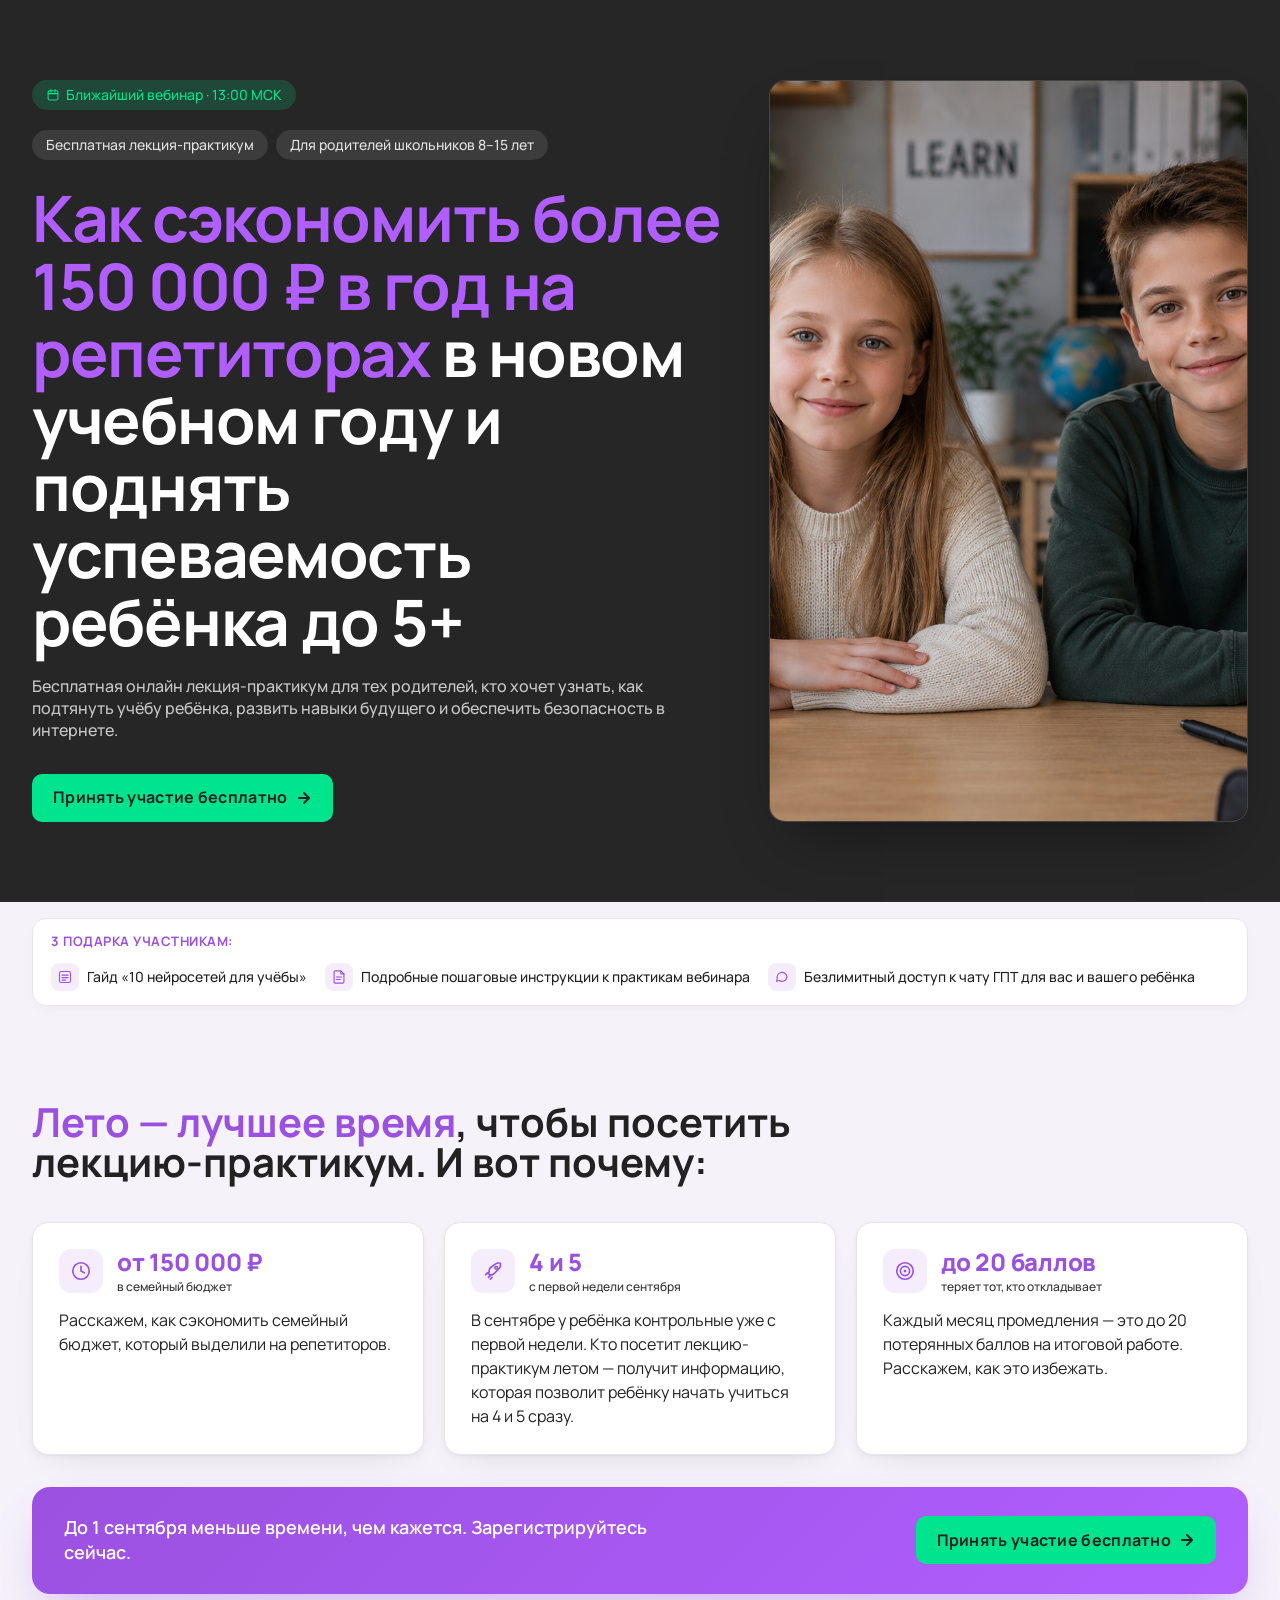
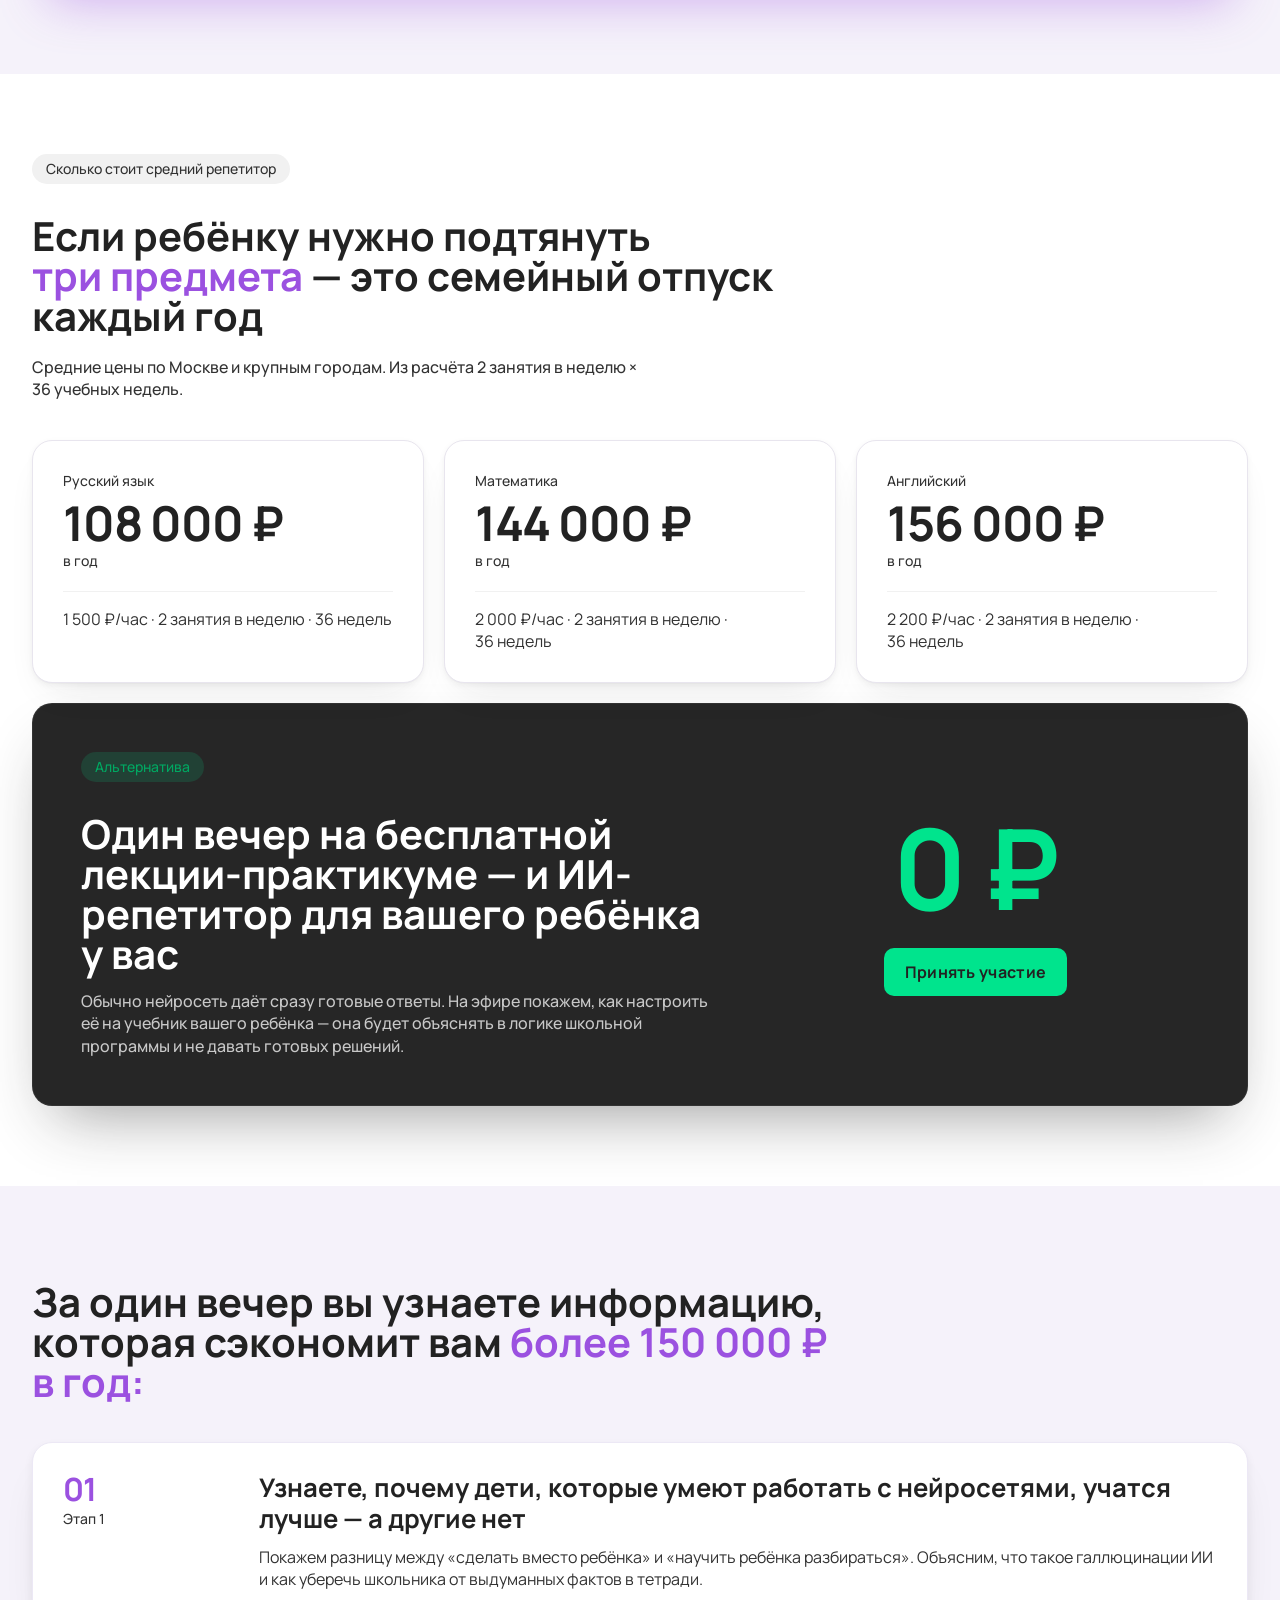
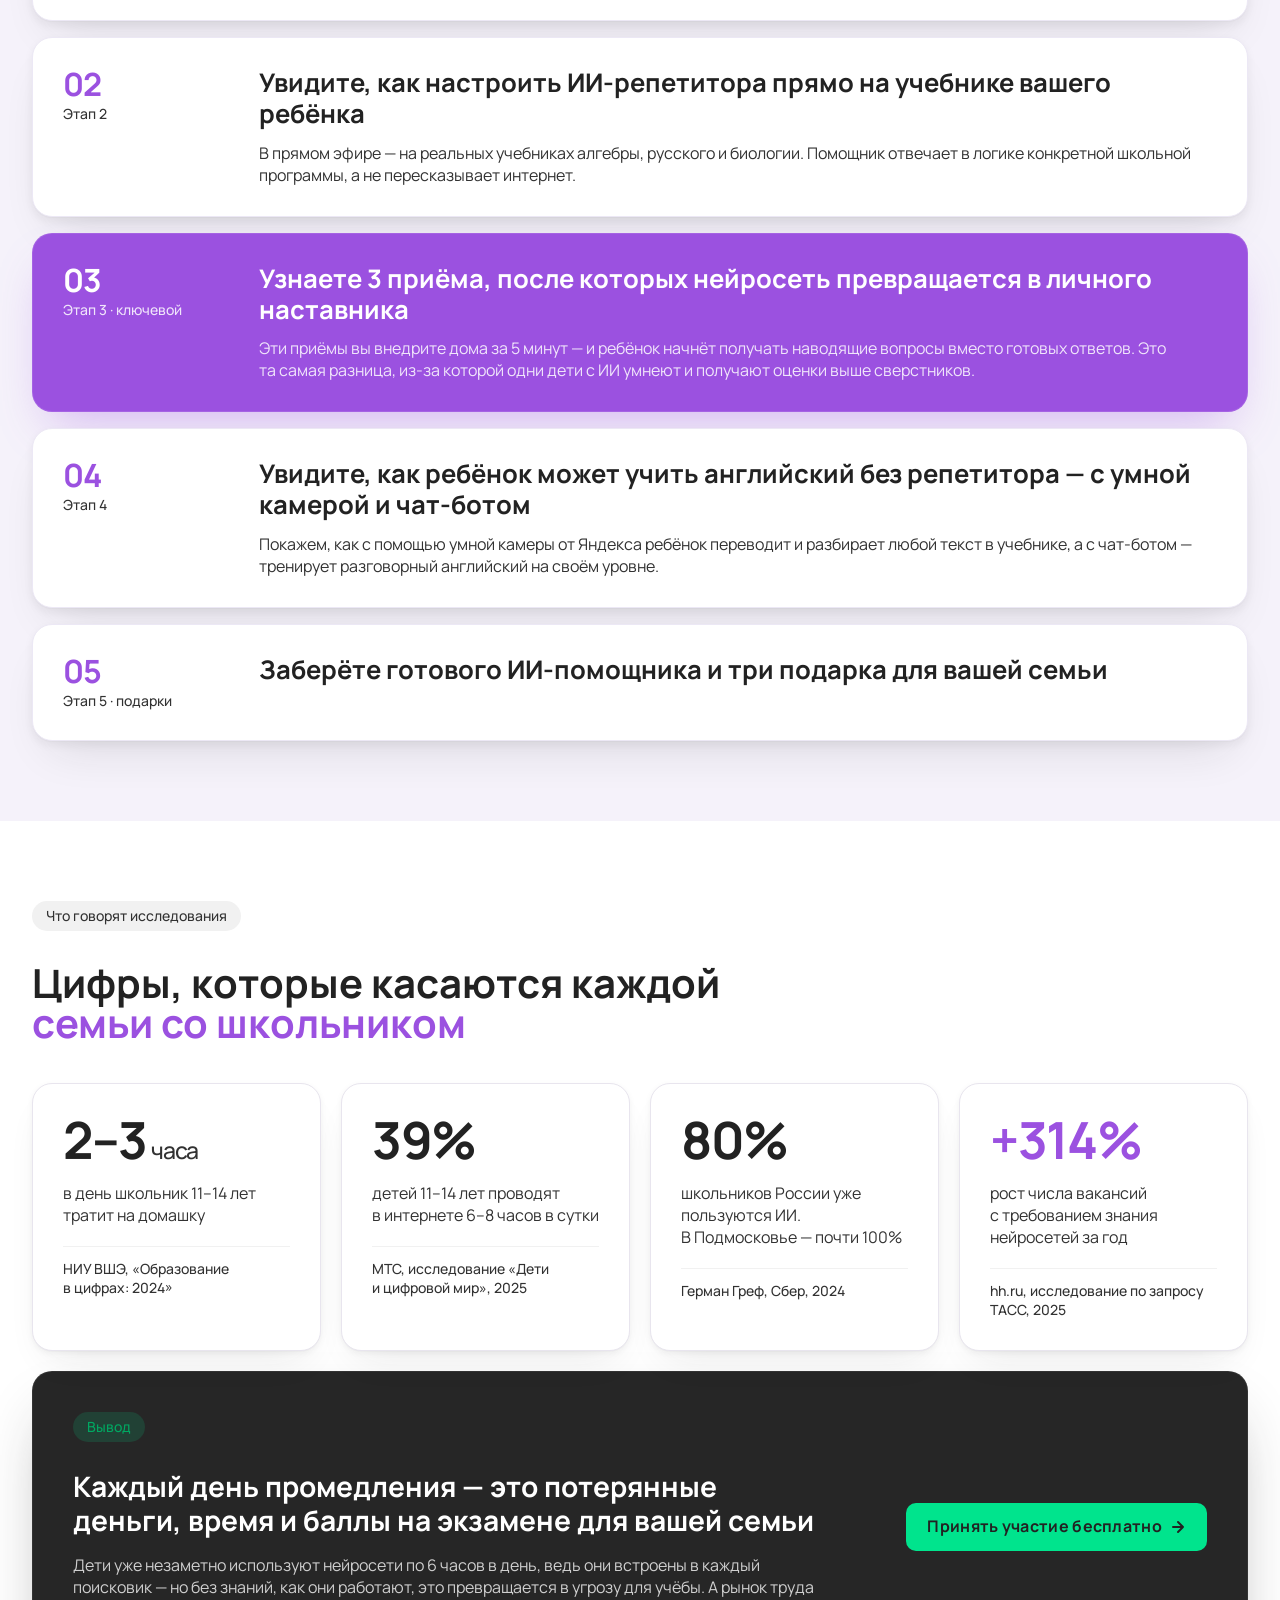
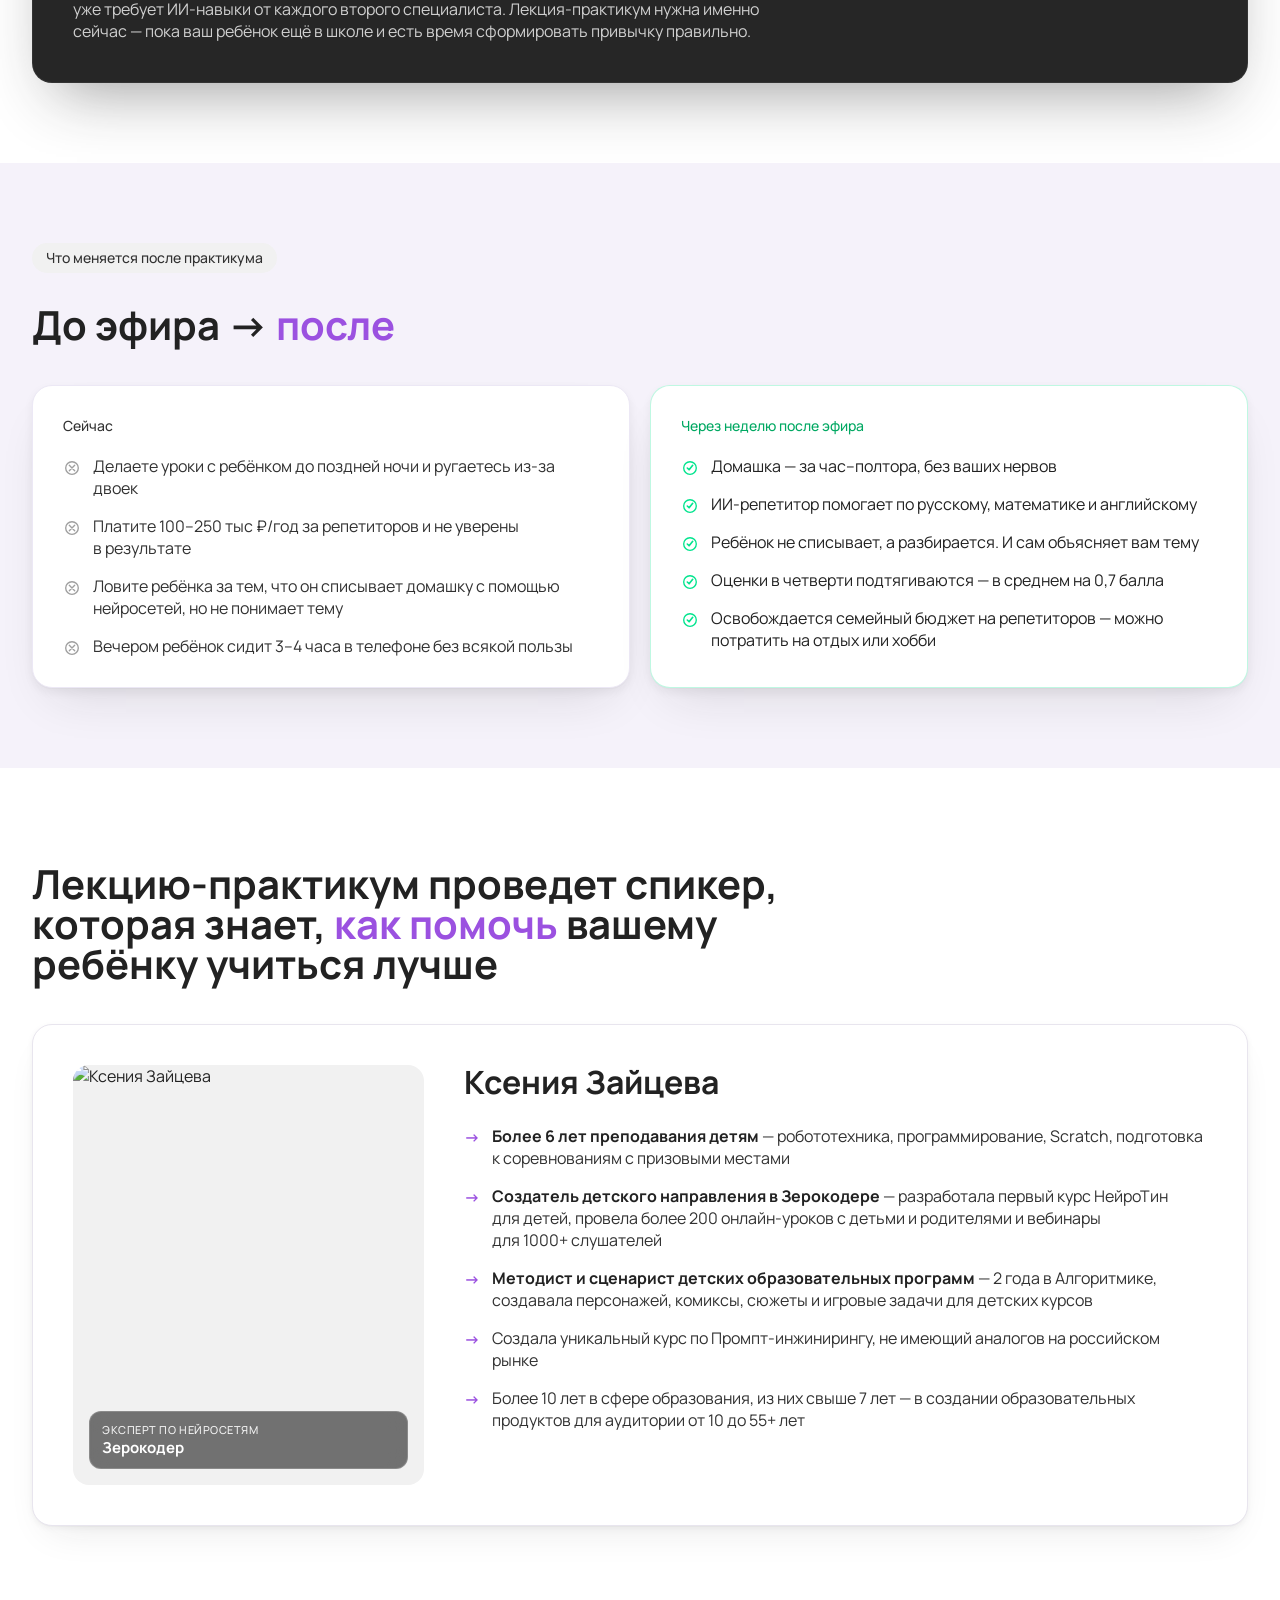
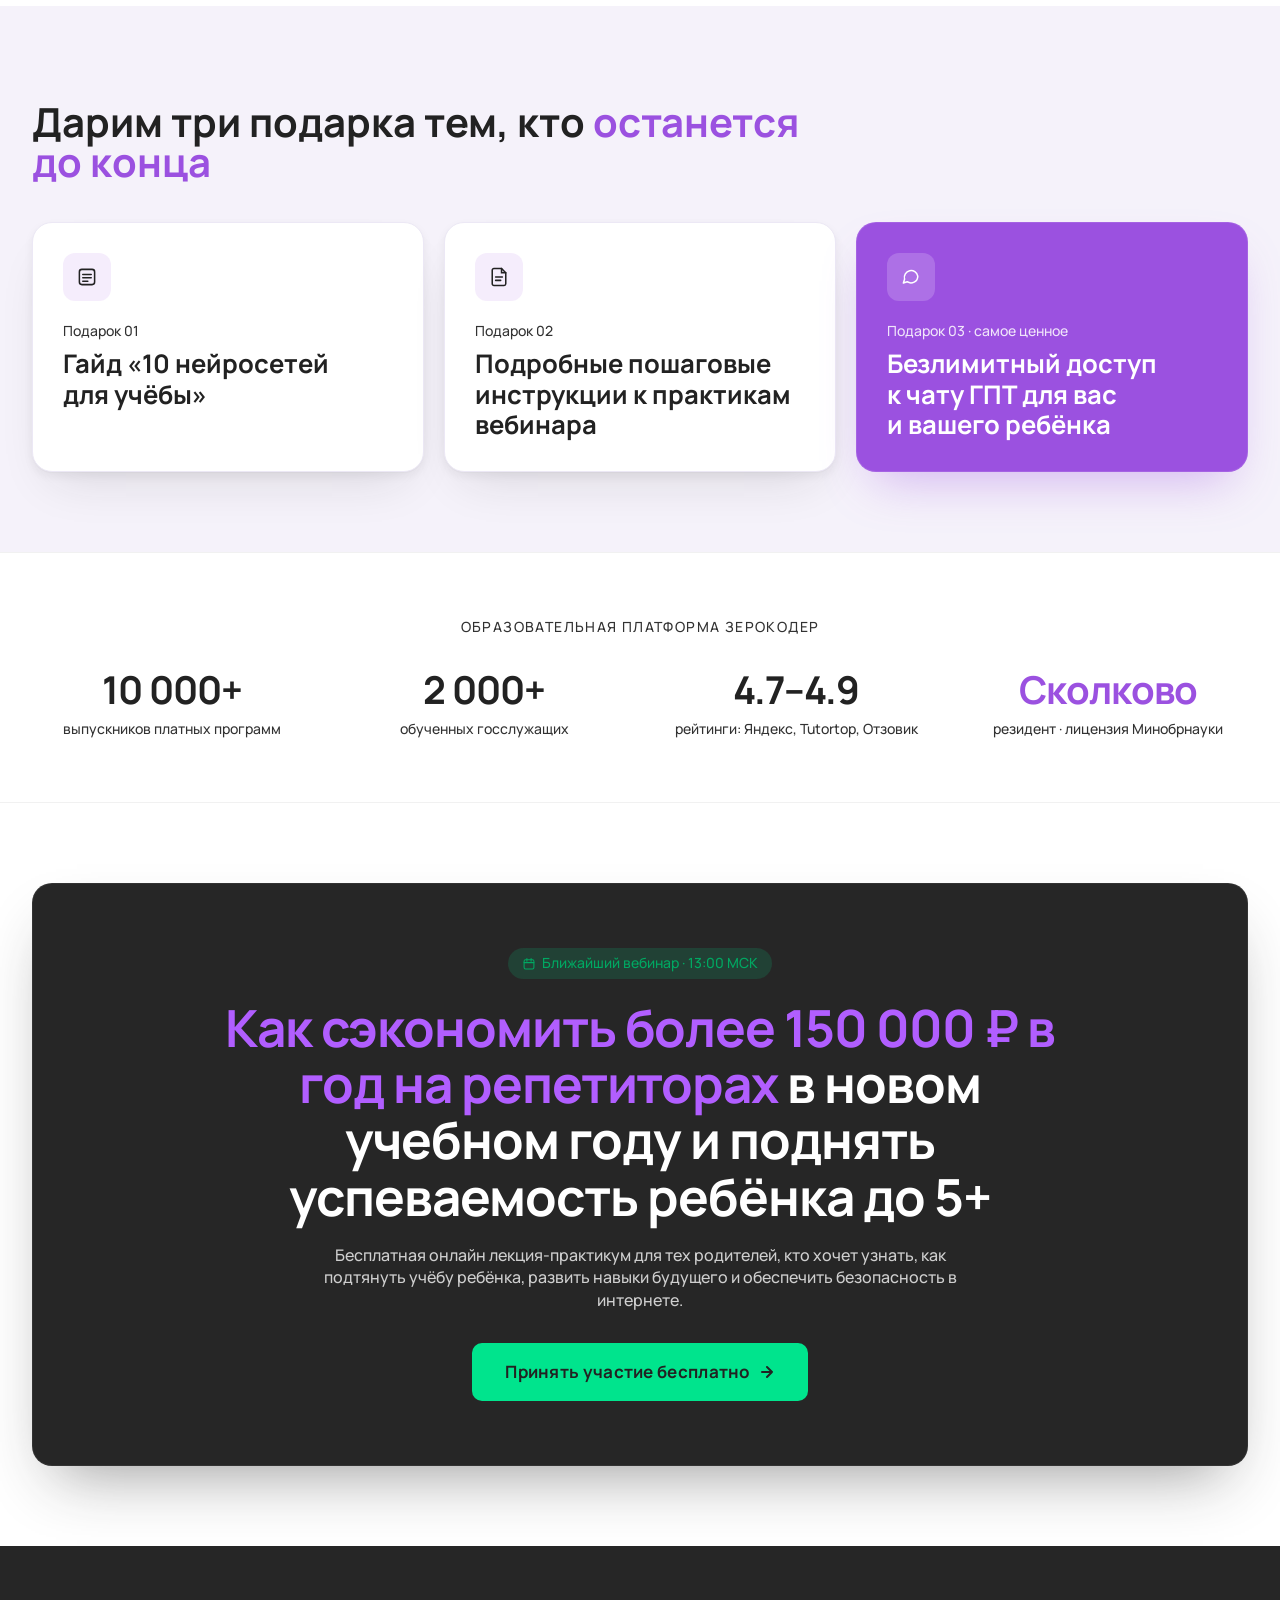
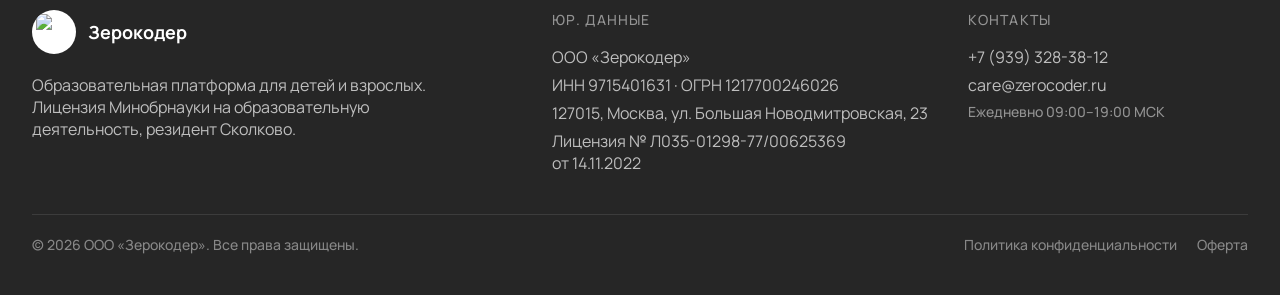
==== commit 7c290241: "Блок Лето: позитивные статы, короткие тексты для родителя, яркая CTA-карточка" ====
--- a/practical-lecture-for-parents-of-schoolchildren-aged-8-15-neuro1/index.html
+++ b/practical-lecture-for-parents-of-schoolchildren-aged-8-15-neuro1/index.html
@@ -1,4 +1,4 @@
-<!DOCTYPE html><html lang="ru"><head><meta charSet="utf-8"/><meta name="viewport" content="width=device-width, initial-scale=1"/><link rel="preload" as="image" href="https://mc.yandex.ru/watch/72085663"/><link rel="preload" as="image" href="https://top-fwz1.mail.ru/counter?id=3739769;js=na"/><link rel="preload" as="image" href="/practical-lecture-for-parents-of-schoolchildren-aged-8-15-neuro1/kids-hero.png"/><link rel="stylesheet" href="/practical-lecture-for-parents-of-schoolchildren-aged-8-15-neuro1/_next/static/css/cf673bea70960101.css" data-precedence="next"/><link rel="preload" as="script" fetchPriority="low" href="/practical-lecture-for-parents-of-schoolchildren-aged-8-15-neuro1/_next/static/chunks/webpack-57ee0ee06fdf9028.js"/><script src="/practical-lecture-for-parents-of-schoolchildren-aged-8-15-neuro1/_next/static/chunks/fd9d1056-23bdddb1df3a91c8.js" async=""></script><script src="/practical-lecture-for-parents-of-schoolchildren-aged-8-15-neuro1/_next/static/chunks/23-f78f01f528532427.js" async=""></script><script src="/practical-lecture-for-parents-of-schoolchildren-aged-8-15-neuro1/_next/static/chunks/main-app-892aa60a8b2bd960.js" async=""></script><script src="/practical-lecture-for-parents-of-schoolchildren-aged-8-15-neuro1/_next/static/chunks/app/page-79928a21409b8e51.js" async=""></script><link rel="preconnect" href="https://fonts.googleapis.com"/><link rel="preconnect" href="https://fonts.gstatic.com" crossorigin=""/><title>Бесплатный практикум: как поднять успеваемость ребёнка без репетитора — Зерокодер</title><meta name="description" content="Бесплатный онлайн-практикум для родителей школьников 8–15 лет. За 60 минут соберём ИИ-репетитора на учебнике вашего ребёнка и сэкономим до 150 000 ₽ в год на репетиторах."/><script type="text/javascript">(function(m,e,t,r,i,k,a){
+<!DOCTYPE html><html lang="ru"><head><meta charSet="utf-8"/><meta name="viewport" content="width=device-width, initial-scale=1"/><link rel="preload" as="image" href="https://mc.yandex.ru/watch/72085663"/><link rel="preload" as="image" href="https://top-fwz1.mail.ru/counter?id=3739769;js=na"/><link rel="preload" as="image" href="/practical-lecture-for-parents-of-schoolchildren-aged-8-15-neuro1/kids-hero.png"/><link rel="stylesheet" href="/practical-lecture-for-parents-of-schoolchildren-aged-8-15-neuro1/_next/static/css/b6ebb1d842633d29.css" data-precedence="next"/><link rel="preload" as="script" fetchPriority="low" href="/practical-lecture-for-parents-of-schoolchildren-aged-8-15-neuro1/_next/static/chunks/webpack-57ee0ee06fdf9028.js"/><script src="/practical-lecture-for-parents-of-schoolchildren-aged-8-15-neuro1/_next/static/chunks/fd9d1056-23bdddb1df3a91c8.js" async=""></script><script src="/practical-lecture-for-parents-of-schoolchildren-aged-8-15-neuro1/_next/static/chunks/23-f78f01f528532427.js" async=""></script><script src="/practical-lecture-for-parents-of-schoolchildren-aged-8-15-neuro1/_next/static/chunks/main-app-892aa60a8b2bd960.js" async=""></script><script src="/practical-lecture-for-parents-of-schoolchildren-aged-8-15-neuro1/_next/static/chunks/app/page-c78fde6bf428c83e.js" async=""></script><link rel="preconnect" href="https://fonts.googleapis.com"/><link rel="preconnect" href="https://fonts.gstatic.com" crossorigin=""/><title>Бесплатный практикум: как поднять успеваемость ребёнка без репетитора — Зерокодер</title><meta name="description" content="Бесплатный онлайн-практикум для родителей школьников 8–15 лет. За 60 минут соберём ИИ-репетитора на учебнике вашего ребёнка и сэкономим до 150 000 ₽ в год на репетиторах."/><script type="text/javascript">(function(m,e,t,r,i,k,a){
   m[i]=m[i]||function(){(m[i].a=m[i].a||[]).push(arguments)};
   m[i].l=1*new Date();
   for (var j = 0; j < document.scripts.length; j++) {if (document.scripts[j].src === r) { return; }}
@@ -12,4 +12,4 @@
   ts.src = "https://top-fwz1.mail.ru/js/code.js";
   var f = function () {var s = d.getElementsByTagName("script")[0]; s.parentNode.insertBefore(ts, s);};
   if (w.opera == "[object Opera]") { d.addEventListener("DOMContentLoaded", f, false); } else { f(); }
-})(document, window, "tmr-code");</script><link rel="stylesheet" href="https://fonts.googleapis.com/css2?family=Manrope:wght@400;500;600;700;800&amp;display=swap"/><script src="/practical-lecture-for-parents-of-schoolchildren-aged-8-15-neuro1/_next/static/chunks/polyfills-78c92fac7aa8fdd8.js" noModule=""></script></head><body><noscript><div><img src="https://mc.yandex.ru/watch/72085663" style="position:absolute;left:-9999px" alt=""/><img src="https://top-fwz1.mail.ru/counter?id=3739769;js=na" style="position:absolute;left:-9999px" alt="Top.Mail.Ru"/></div></noscript><main id="main"><section id="top" class="section section-dark"><div class="container-zc"><div class="grid lg:grid-cols-12 gap-8 lg:gap-12 items-center lg:items-stretch"><div class="lg:col-span-7"><div class="flex items-center gap-2 mb-5"><span class="pill pill-emerald"><svg width="14" height="14" viewBox="0 0 20 20" fill="none" aria-hidden="true"><rect x="3" y="4" width="14" height="13" rx="2" stroke="currentColor" stroke-width="1.5"></rect><path d="M3 8h14M7 2v4M13 2v4" stroke="currentColor" stroke-width="1.5" stroke-linecap="round"></path></svg> <!-- -->Ближайший вебинар · 13:00 МСК</span></div><div class="flex flex-wrap items-center gap-2 mb-6"><span class="pill">Бесплатная лекция-практикум</span><span class="pill">Для родителей школьников 8–15 лет</span></div><h1 class="h1 mb-5"><span style="color:var(--accent-heliotrope)">Как сэкономить более 150 000 ₽ в год на репетиторах</span> в новом учебном году и поднять успеваемость ребёнка до 5+</h1><p class="lead max-w-2xl mb-8" style="color:rgba(255,255,255,0.75)">Бесплатная онлайн лекция-практикум для тех родителей, кто хочет узнать, как подтянуть учёбу ребёнка, развить навыки будущего и обеспечить безопасность в интернете.</p><div class="flex flex-wrap items-center gap-3"><a href="#register" data-open-register="" class="btn btn-cta">Принять участие бесплатно<svg width="16" height="16" viewBox="0 0 16 16" fill="none" aria-hidden="true"><path d="M3 8h10M8 3l5 5-5 5" stroke="currentColor" stroke-width="2" stroke-linecap="round" stroke-linejoin="round"></path></svg></a></div></div><div class="lg:col-span-5 lg:flex"><div class="hero-photo aspect-[4/3] sm:aspect-[3/2] lg:aspect-auto lg:flex-1 lg:h-full lg:min-h-[420px] rounded-2xl relative overflow-hidden mx-auto lg:mx-0 w-full" style="max-width:34rem"><img src="/practical-lecture-for-parents-of-schoolchildren-aged-8-15-neuro1/kids-hero.png" alt="Ученики за уроком" class="absolute inset-0 w-full h-full object-cover" loading="eager"/></div></div></div></div></section><section id="gifts-top" aria-label="Подарки участникам" class="section-tinted"><div class="container-zc" style="padding-top:1rem;padding-bottom:1rem"><div class="gifts-strip"><span class="gifts-strip-label">3 подарка участникам:</span><ul class="gifts-strip-list"><li class="gifts-strip-item"><span class="gifts-strip-icon" aria-hidden="true"><svg width="16" height="16" viewBox="0 0 26 26" fill="none" aria-hidden="true"><rect x="4" y="4" width="18" height="18" rx="3" stroke="currentColor" stroke-width="1.8"></rect><path d="M8 10h10M8 14h10M8 18h6" stroke="currentColor" stroke-width="1.8" stroke-linecap="round"></path></svg></span><span class="gifts-strip-text">Гайд «10 нейросетей для учёбы»</span></li><li class="gifts-strip-item"><span class="gifts-strip-icon" aria-hidden="true"><svg width="16" height="16" viewBox="0 0 26 26" fill="none" aria-hidden="true"><path d="M5 21V5a2 2 0 012-2h9l5 5v13a2 2 0 01-2 2H7a2 2 0 01-2-2z" stroke="currentColor" stroke-width="1.8"></path><path d="M16 3v5h5M9 13h8M9 17h6" stroke="currentColor" stroke-width="1.8" stroke-linecap="round"></path></svg></span><span class="gifts-strip-text">Подробные пошаговые инструкции к практикам вебинара</span></li><li class="gifts-strip-item"><span class="gifts-strip-icon" aria-hidden="true"><svg width="16" height="16" viewBox="0 0 26 26" fill="none" aria-hidden="true"><path d="M21 12a8 8 0 01-12.5 6.6L4 20l1.4-4.5A8 8 0 1121 12z" stroke="currentColor" stroke-width="1.8" stroke-linejoin="round"></path></svg></span><span class="gifts-strip-text">Безлимитный доступ к чату ГПТ для вас и вашего ребёнка</span></li></ul></div></div></section><section class="section section-tinted"><div class="container-zc"><div class="max-w-3xl mb-8 md:mb-10"><h2 class="h2"><span class="accent">Лето — лучшее время</span>, чтобы посетить лекцию-практикум. И вот почему:</h2></div><div class="grid sm:grid-cols-2 lg:grid-cols-3 gap-4 md:gap-5"><div class="reason-card"><div class="reason-card-head"><div class="reason-icon" aria-hidden="true"><svg width="22" height="22" viewBox="0 0 24 24" fill="none" aria-hidden="true"><circle cx="12" cy="12" r="9" stroke="currentColor" stroke-width="1.8"></circle><path d="M12 7v5l3.5 2" stroke="currentColor" stroke-width="1.8" stroke-linecap="round"></path></svg></div><div class="reason-stat"><span class="reason-stat-value">до −150 000 ₽</span><span class="reason-stat-label">из семейного бюджета</span></div></div><h3 class="reason-title">Освободите бюджет до 1 сентября</h3><p class="reason-text">Летом родители уже подсчитывают, на каких репетиторов уйдёт зарплата с сентября по май. Покажем за 60 минут, как заменить часть репетиторов на ИИ-наставника по учебнику ребёнка — и сохранить деньги ещё до начала учебного года.</p></div><div class="reason-card"><div class="reason-card-head"><div class="reason-icon" aria-hidden="true"><svg width="22" height="22" viewBox="0 0 24 24" fill="none" aria-hidden="true"><path d="M14.5 4.5C16 3.5 18 3 20 3.5 20.5 5.5 20 7.5 19 9l-6 6c-1.5 1-3 1.5-4.5 1L8 16l-1.5-1.5L8 13c-.5-1.5 0-3 1-4.5l5.5-4z" stroke="currentColor" stroke-width="1.8" stroke-linejoin="round"></path><path d="M9 17l-2 2M11 19l-2 2M6 14l-2 2" stroke="currentColor" stroke-width="1.8" stroke-linecap="round"></path><circle cx="15.5" cy="8.5" r="1.5" stroke="currentColor" stroke-width="1.6"></circle></svg></div><div class="reason-stat"><span class="reason-stat-value">+0,7 балла</span><span class="reason-stat-label">к концу первой четверти</span></div></div><h3 class="reason-title">Встретьте учебный год во всеоружии</h3><p class="reason-text">В сентябре у ребёнка контрольные уже с первой недели. Кто настроит ИИ-наставника летом — войдёт в учебный год с поддержкой 24/7 и получит первые пятёрки в первой четверти. Остальные — догоняют до мая.</p></div><div class="reason-card"><div class="reason-card-head"><div class="reason-icon" aria-hidden="true"><svg width="22" height="22" viewBox="0 0 24 24" fill="none" aria-hidden="true"><circle cx="12" cy="12" r="9" stroke="currentColor" stroke-width="1.8"></circle><circle cx="12" cy="12" r="5" stroke="currentColor" stroke-width="1.8"></circle><circle cx="12" cy="12" r="1.5" fill="currentColor"></circle></svg></div><div class="reason-stat"><span class="reason-stat-value">−3–5 баллов</span><span class="reason-stat-label">теряет тот, кто откладывает</span></div></div><h3 class="reason-title">Не упустите фору перед ВПР, ОГЭ и ЕГЭ</h3><p class="reason-text">Серьёзная подготовка к экзаменам стартует летом, а не за месяц до. Каждый осенний месяц промедления — это минус 3–5 баллов на итоговой работе. Покажем, как настроить ИИ-наставника под программу экзамена — бесплатно и один раз.</p></div></div><div class="mt-8 md:mt-10 flex flex-col sm:flex-row items-start sm:items-center gap-4 sm:gap-6 justify-between reason-cta"><p class="body-strong reason-cta-text">До<!-- --> <!-- -->1<!-- --> <!-- -->сентября меньше времени, чем кажется. Зарегистрируйтесь сейчас<!-- --> <!-- -->— участие бесплатное, длится 60<!-- --> <!-- -->минут.</p><a href="#register" data-open-register="" class="btn btn-cta reason-cta-btn">Принять участие бесплатно<svg width="16" height="16" viewBox="0 0 16 16" fill="none" aria-hidden="true"><path d="M3 8h10M8 3l5 5-5 5" stroke="currentColor" stroke-width="2" stroke-linecap="round" stroke-linejoin="round"></path></svg></a></div></div></section><section class="section"><div class="container-zc"><div class="max-w-3xl mb-8 md:mb-10"><span class="pill mb-4 inline-flex">Сколько стоит средний репетитор</span><h2 class="h2 mt-4">Если ребёнку нужно подтянуть <span class="accent">три предмета</span> — это семейный отпуск каждый год</h2><p class="lead mt-5 max-w-2xl">Средние цены по Москве и крупным городам. Из расчёта 2 занятия в неделю × 36 учебных недель.</p></div><div class="grid sm:grid-cols-2 lg:grid-cols-3 gap-4 md:gap-5"><div class="card"><div class="caption mb-2">Русский язык</div><div class="font-bold tracking-tight whitespace-nowrap" style="font-size:clamp(2rem, 4vw, 3rem);line-height:1">108 000 ₽</div><div class="caption mt-1 mb-5">в год</div><hr class="hr-soft mb-4"/><div class="body" style="color:var(--n-ink-2)">1 500 ₽/час · 2 занятия в неделю · 36 недель</div></div><div class="card"><div class="caption mb-2">Математика</div><div class="font-bold tracking-tight whitespace-nowrap" style="font-size:clamp(2rem, 4vw, 3rem);line-height:1">144 000 ₽</div><div class="caption mt-1 mb-5">в год</div><hr class="hr-soft mb-4"/><div class="body" style="color:var(--n-ink-2)">2 000 ₽/час · 2 занятия в неделю · 36 недель</div></div><div class="card"><div class="caption mb-2">Английский</div><div class="font-bold tracking-tight whitespace-nowrap" style="font-size:clamp(2rem, 4vw, 3rem);line-height:1">156 000 ₽</div><div class="caption mt-1 mb-5">в год</div><hr class="hr-soft mb-4"/><div class="body" style="color:var(--n-ink-2)">2 200 ₽/час · 2 занятия в неделю · 36 недель</div></div></div><div class="mt-5" id="altCta"><div class="card card-dark p-6 md:p-8 lg:p-12"><div class="grid md:grid-cols-12 gap-6 md:gap-8 items-center"><div class="md:col-span-7"><span class="pill-emerald pill mb-4 inline-flex">Альтернатива</span><h3 class="h2 mt-4 mb-4" style="color:var(--n-white)">Один вечер на бесплатной лекции-практикуме — и ИИ-репетитор для вашего ребёнка у вас</h3><p class="lead" style="color:rgba(255,255,255,0.75)">Обычно нейросеть даёт сразу готовые ответы. На эфире покажем, как настроить её на учебник вашего ребёнка — она будет объяснять в логике школьной программы и не давать готовых решений.</p></div><div class="md:col-span-5 flex flex-col items-center justify-center text-center"><div class="font-bold tracking-tight whitespace-nowrap mb-6" style="font-size:clamp(4rem, 9vw, 7rem);line-height:1;color:var(--surface-cta)">0 ₽</div><a href="#register" data-open-register="" class="btn btn-cta">Принять участие</a></div></div></div></div></div></section><section id="program" class="section section-tinted"><div class="container-zc"><div class="max-w-4xl mb-8 md:mb-10"><h2 class="h2 mt-4">За один вечер вы узнаете информацию, которая сэкономит вам <span class="accent">более 150 000 ₽ в год:</span></h2></div><div class="space-y-4"><div class="card "><div class="grid md:grid-cols-12 gap-5 md:gap-6 items-start"><div class="md:col-span-2"><div class="font-bold tracking-tight accent" style="font-size:2rem;line-height:1">01</div><div class="caption mt-1">Этап 1</div></div><div class="md:col-span-10"><h3 class="h3 mb-3">Узнаете, почему дети, которые умеют работать с нейросетями, учатся лучше — а другие нет</h3><p class="body" style="color:var(--n-ink-2)">Покажем разницу между «сделать вместо ребёнка» и «научить ребёнка разбираться». Объясним, что такое галлюцинации ИИ и как уберечь школьника от выдуманных фактов в тетради.</p></div></div></div><div class="card "><div class="grid md:grid-cols-12 gap-5 md:gap-6 items-start"><div class="md:col-span-2"><div class="font-bold tracking-tight accent" style="font-size:2rem;line-height:1">02</div><div class="caption mt-1">Этап 2</div></div><div class="md:col-span-10"><h3 class="h3 mb-3">Увидите, как настроить ИИ-репетитора прямо на учебнике вашего ребёнка</h3><p class="body" style="color:var(--n-ink-2)">В прямом эфире — на реальных учебниках алгебры, русского и биологии. Помощник отвечает в логике конкретной школьной программы, а не пересказывает интернет.</p></div></div></div><div class="card card-accent"><div class="grid md:grid-cols-12 gap-5 md:gap-6 items-start"><div class="md:col-span-2"><div class="font-bold tracking-tight text-white" style="font-size:2rem;line-height:1">03</div><div class="caption mt-1" style="color:rgba(255,255,255,0.85)">Этап 3 · ключевой</div></div><div class="md:col-span-10"><h3 class="h3 mb-3" style="color:var(--n-white)">Узнаете 3 приёма, после которых нейросеть превращается в личного наставника</h3><p class="body" style="color:rgba(255,255,255,0.85)">Эти приёмы вы внедрите дома за 5 минут — и ребёнок начнёт получать наводящие вопросы вместо готовых ответов. Это та самая разница, из-за которой одни дети с ИИ умнеют и получают оценки выше сверстников.</p></div></div></div><div class="card "><div class="grid md:grid-cols-12 gap-5 md:gap-6 items-start"><div class="md:col-span-2"><div class="font-bold tracking-tight accent" style="font-size:2rem;line-height:1">04</div><div class="caption mt-1">Этап 4</div></div><div class="md:col-span-10"><h3 class="h3 mb-3">Увидите, как ребёнок может учить английский без репетитора — с умной камерой и чат-ботом</h3><p class="body" style="color:var(--n-ink-2)">Покажем, как с помощью умной камеры от Яндекса ребёнок переводит и разбирает любой текст в учебнике, а с чат-ботом — тренирует разговорный английский на своём уровне.</p></div></div></div><div class="card "><div class="grid md:grid-cols-12 gap-5 md:gap-6 items-start"><div class="md:col-span-2"><div class="font-bold tracking-tight accent" style="font-size:2rem;line-height:1">05</div><div class="caption mt-1">Этап 5 · подарки</div></div><div class="md:col-span-10"><h3 class="h3 ">Заберёте готового ИИ-помощника и три подарка для вашей семьи</h3></div></div></div></div></div></section><section class="section"><div class="container-zc"><div class="max-w-4xl mb-8 md:mb-10"><span class="pill mb-4 inline-flex">Что говорят исследования</span><h2 class="h2 mt-4">Цифры, которые касаются каждой <span class="accent whitespace-nowrap">семьи со школьником</span></h2></div><div class="grid md:grid-cols-2 lg:grid-cols-4 gap-4 md:gap-5"><div class="card"><div class="font-bold tracking-tight whitespace-nowrap " style="font-size:clamp(2.25rem, 4vw, 3.25rem);line-height:1;color:var(--n-ink)">2–3<span class="ml-1" style="font-size:0.45em;color:var(--n-ink-2);font-weight:500">часа</span></div><div class="body mt-4 mb-5" style="color:var(--n-ink-2)">в день школьник 11–14 лет тратит на домашку</div><hr class="hr-soft mb-3"/><div class="caption">НИУ ВШЭ, «Образование в цифрах: 2024»</div></div><div class="card"><div class="font-bold tracking-tight whitespace-nowrap " style="font-size:clamp(2.25rem, 4vw, 3.25rem);line-height:1;color:var(--n-ink)">39%</div><div class="body mt-4 mb-5" style="color:var(--n-ink-2)">детей 11–14 лет проводят в интернете 6–8 часов в сутки</div><hr class="hr-soft mb-3"/><div class="caption">МТС, исследование «Дети и цифровой мир», 2025</div></div><div class="card"><div class="font-bold tracking-tight whitespace-nowrap " style="font-size:clamp(2.25rem, 4vw, 3.25rem);line-height:1;color:var(--n-ink)">80%</div><div class="body mt-4 mb-5" style="color:var(--n-ink-2)">школьников России уже пользуются ИИ. В Подмосковье — почти 100%</div><hr class="hr-soft mb-3"/><div class="caption">Герман Греф, Сбер, 2024</div></div><div class="card"><div class="font-bold tracking-tight whitespace-nowrap accent" style="font-size:clamp(2.25rem, 4vw, 3.25rem);line-height:1">+314%</div><div class="body mt-4 mb-5" style="color:var(--n-ink-2)">рост числа вакансий с требованием знания нейросетей за год</div><hr class="hr-soft mb-3"/><div class="caption">hh.ru, исследование по запросу ТАСС, 2025</div></div></div><div class="mt-4 md:mt-5" id="researchConclusion"><div class="card card-dark p-6 md:p-8 lg:p-10"><div class="grid lg:grid-cols-12 gap-6 lg:gap-10 items-center"><div class="lg:col-span-8"><span class="pill pill-emerald mb-4 inline-flex">Вывод</span><h3 class="h3 mt-3 mb-4" style="color:var(--n-white);font-size:clamp(1.375rem, 2.2vw, 1.875rem);line-height:1.2">Каждый день промедления — это потерянные деньги, время и баллы на экзамене для вашей семьи</h3><p class="body" style="color:rgba(255,255,255,0.78)">Дети уже незаметно используют нейросети по 6 часов в день, ведь они встроены в каждый поисковик — но без знаний, как они работают, это превращается в угрозу для учёбы. А рынок труда уже требует ИИ-навыки от каждого второго специалиста. Лекция-практикум нужна именно сейчас — пока ваш ребёнок ещё в школе и есть время сформировать привычку правильно.</p></div><div class="lg:col-span-4 flex lg:justify-end"><a href="#register" data-open-register="" class="btn btn-cta">Принять участие бесплатно<svg width="16" height="16" viewBox="0 0 16 16" fill="none" aria-hidden="true"><path d="M3 8h10M8 3l5 5-5 5" stroke="currentColor" stroke-width="2" stroke-linecap="round" stroke-linejoin="round"></path></svg></a></div></div></div></div></div></section><section class="section section-tinted"><div class="container-zc"><div class="max-w-3xl mb-8 md:mb-10"><span class="pill mb-4 inline-flex">Что меняется после практикума</span><h2 class="h2 mt-4">До эфира → <span class="accent">после</span></h2></div><div class="grid md:grid-cols-2 gap-4 md:gap-5"><div class="card"><div class="caption mb-5">Сейчас</div><ul class="space-y-4"><li class="flex gap-3 body" style="color:var(--n-ink-2)"><span class="flex-shrink-0 mt-1" style="color:#9F9F9F"><svg width="18" height="18" viewBox="0 0 20 20" fill="none" aria-hidden="true"><circle cx="10" cy="10" r="7" stroke="currentColor" stroke-width="1.5"></circle><path d="M7 7l6 6M13 7l-6 6" stroke="currentColor" stroke-width="1.5" stroke-linecap="round"></path></svg></span><span>Делаете уроки с ребёнком до поздней ночи и ругаетесь из-за двоек</span></li><li class="flex gap-3 body" style="color:var(--n-ink-2)"><span class="flex-shrink-0 mt-1" style="color:#9F9F9F"><svg width="18" height="18" viewBox="0 0 20 20" fill="none" aria-hidden="true"><circle cx="10" cy="10" r="7" stroke="currentColor" stroke-width="1.5"></circle><path d="M7 7l6 6M13 7l-6 6" stroke="currentColor" stroke-width="1.5" stroke-linecap="round"></path></svg></span><span>Платите 100–250 тыс ₽/год за репетиторов и не уверены в результате</span></li><li class="flex gap-3 body" style="color:var(--n-ink-2)"><span class="flex-shrink-0 mt-1" style="color:#9F9F9F"><svg width="18" height="18" viewBox="0 0 20 20" fill="none" aria-hidden="true"><circle cx="10" cy="10" r="7" stroke="currentColor" stroke-width="1.5"></circle><path d="M7 7l6 6M13 7l-6 6" stroke="currentColor" stroke-width="1.5" stroke-linecap="round"></path></svg></span><span>Ловите ребёнка за тем, что он списывает домашку с помощью нейросетей, но не понимает тему</span></li><li class="flex gap-3 body" style="color:var(--n-ink-2)"><span class="flex-shrink-0 mt-1" style="color:#9F9F9F"><svg width="18" height="18" viewBox="0 0 20 20" fill="none" aria-hidden="true"><circle cx="10" cy="10" r="7" stroke="currentColor" stroke-width="1.5"></circle><path d="M7 7l6 6M13 7l-6 6" stroke="currentColor" stroke-width="1.5" stroke-linecap="round"></path></svg></span><span>Вечером ребёнок сидит 3–4 часа в телефоне без всякой пользы</span></li></ul></div><div class="card" style="background:var(--n-white);border:1px solid rgba(0,228,141,0.25)"><div class="caption mb-5" style="color:#00A862">Через неделю после эфира</div><ul class="space-y-4"><li class="flex gap-3 body" style="color:var(--n-ink)"><span class="flex-shrink-0 mt-1" style="color:var(--surface-cta)"><svg width="18" height="18" viewBox="0 0 20 20" fill="none" aria-hidden="true"><circle cx="10" cy="10" r="7" stroke="currentColor" stroke-width="1.5"></circle><path d="M7 10l2 2 4-5" stroke="currentColor" stroke-width="1.8" stroke-linecap="round" stroke-linejoin="round"></path></svg></span><span>Домашка — за час–полтора, без ваших нервов</span></li><li class="flex gap-3 body" style="color:var(--n-ink)"><span class="flex-shrink-0 mt-1" style="color:var(--surface-cta)"><svg width="18" height="18" viewBox="0 0 20 20" fill="none" aria-hidden="true"><circle cx="10" cy="10" r="7" stroke="currentColor" stroke-width="1.5"></circle><path d="M7 10l2 2 4-5" stroke="currentColor" stroke-width="1.8" stroke-linecap="round" stroke-linejoin="round"></path></svg></span><span>ИИ-репетитор помогает по русскому, математике и английскому</span></li><li class="flex gap-3 body" style="color:var(--n-ink)"><span class="flex-shrink-0 mt-1" style="color:var(--surface-cta)"><svg width="18" height="18" viewBox="0 0 20 20" fill="none" aria-hidden="true"><circle cx="10" cy="10" r="7" stroke="currentColor" stroke-width="1.5"></circle><path d="M7 10l2 2 4-5" stroke="currentColor" stroke-width="1.8" stroke-linecap="round" stroke-linejoin="round"></path></svg></span><span>Ребёнок не списывает, а разбирается. И сам объясняет вам тему</span></li><li class="flex gap-3 body" style="color:var(--n-ink)"><span class="flex-shrink-0 mt-1" style="color:var(--surface-cta)"><svg width="18" height="18" viewBox="0 0 20 20" fill="none" aria-hidden="true"><circle cx="10" cy="10" r="7" stroke="currentColor" stroke-width="1.5"></circle><path d="M7 10l2 2 4-5" stroke="currentColor" stroke-width="1.8" stroke-linecap="round" stroke-linejoin="round"></path></svg></span><span>Оценки в четверти подтягиваются — в среднем на 0,7 балла</span></li><li class="flex gap-3 body" style="color:var(--n-ink)"><span class="flex-shrink-0 mt-1" style="color:var(--surface-cta)"><svg width="18" height="18" viewBox="0 0 20 20" fill="none" aria-hidden="true"><circle cx="10" cy="10" r="7" stroke="currentColor" stroke-width="1.5"></circle><path d="M7 10l2 2 4-5" stroke="currentColor" stroke-width="1.8" stroke-linecap="round" stroke-linejoin="round"></path></svg></span><span>Освобождается семейный бюджет на репетиторов — можно потратить на отдых или хобби</span></li></ul></div></div></div></section><section id="speaker" class="section"><div class="container-zc"><div class="max-w-3xl mb-8 md:mb-10"><h2 class="h2 mt-4">Лекцию-практикум проведет спикер, которая знает, <span class="accent">как помочь</span> вашему ребёнку учиться лучше</h2></div><div class="card p-6 md:p-8 lg:p-10"><div class="grid md:grid-cols-12 gap-6 md:gap-10 md:items-stretch"><div class="md:col-span-4"><div class="aspect-[4/5] md:aspect-auto md:h-full md:min-h-[420px] rounded-2xl relative overflow-hidden bg-seashell"><img src="/practical-lecture-for-parents-of-schoolchildren-aged-8-15-neuro1/zaitseva.jpg" alt="Ксения Зайцева" class="absolute inset-0 w-full h-full object-cover" style="object-position:center top" loading="lazy"/><div class="absolute bottom-3 left-3 right-3 md:bottom-4 md:left-4 md:right-4 rounded-xl px-3 py-2.5" style="background:rgba(34,34,34,0.62);border:1px solid rgba(255,255,255,0.18);backdrop-filter:blur(10px);-webkit-backdrop-filter:blur(10px)"><div class="caption" style="color:rgba(255,255,255,0.9);letter-spacing:0.05em;text-transform:uppercase;font-size:0.6875rem">Эксперт по нейросетям</div><div class="font-bold text-white" style="font-size:0.9375rem">Зерокодер</div></div></div></div><div class="md:col-span-8"><h3 class="font-bold mb-6" style="font-size:clamp(1.5rem, 2.5vw, 2rem);line-height:1.1">Ксения Зайцева</h3><ul class="space-y-4"><li class="flex gap-3"><span class="accent font-bold flex-shrink-0" style="font-size:1rem;line-height:1.5">→</span><span class="body" style="color:var(--n-ink-2)"><strong style="color:var(--n-ink)">Более 6 лет преподавания детям</strong> — робототехника, программирование, Scratch, подготовка к соревнованиям с призовыми местами</span></li><li class="flex gap-3"><span class="accent font-bold flex-shrink-0" style="font-size:1rem;line-height:1.5">→</span><span class="body" style="color:var(--n-ink-2)"><strong style="color:var(--n-ink)">Создатель детского направления в Зерокодере</strong> — разработала первый курс НейроТин для детей, провела более 200 онлайн-уроков с детьми и родителями и вебинары для 1000+ слушателей</span></li><li class="flex gap-3"><span class="accent font-bold flex-shrink-0" style="font-size:1rem;line-height:1.5">→</span><span class="body" style="color:var(--n-ink-2)"><strong style="color:var(--n-ink)">Методист и сценарист детских образовательных программ</strong> — 2 года в Алгоритмике, создавала персонажей, комиксы, сюжеты и игровые задачи для детских курсов</span></li><li class="flex gap-3"><span class="accent font-bold flex-shrink-0" style="font-size:1rem;line-height:1.5">→</span><span class="body" style="color:var(--n-ink-2)">Создала уникальный курс по Промпт-инжинирингу, не имеющий аналогов на российском рынке</span></li><li class="flex gap-3"><span class="accent font-bold flex-shrink-0" style="font-size:1rem;line-height:1.5">→</span><span class="body" style="color:var(--n-ink-2)">Более 10 лет в сфере образования, из них свыше 7 лет — в создании образовательных продуктов для аудитории от 10 до 55+ лет</span></li></ul></div></div></div></div></section><section id="gifts" class="section section-tinted"><div class="container-zc"><div class="max-w-3xl mb-8 md:mb-10"><h2 class="h2 mt-4">Дарим три подарка тем, кто <span class="accent">останется до конца</span></h2></div><div class="grid sm:grid-cols-2 lg:grid-cols-3 gap-4 md:gap-5"><div class="card "><div class="w-12 h-12 rounded-xl flex items-center justify-center mb-5" style="background:rgba(155,81,224,0.10)"><svg width="22" height="22" viewBox="0 0 26 26" fill="none" aria-hidden="true"><rect x="4" y="4" width="18" height="18" rx="3" stroke="currentColor" stroke-width="1.8"></rect><path d="M8 10h10M8 14h10M8 18h6" stroke="currentColor" stroke-width="1.8" stroke-linecap="round"></path></svg></div><div class="caption mb-2">Подарок 01</div><h3 class="h3">Гайд «10 нейросетей для учёбы»</h3></div><div class="card "><div class="w-12 h-12 rounded-xl flex items-center justify-center mb-5" style="background:rgba(155,81,224,0.10)"><svg width="22" height="22" viewBox="0 0 26 26" fill="none" aria-hidden="true"><path d="M5 21V5a2 2 0 012-2h9l5 5v13a2 2 0 01-2 2H7a2 2 0 01-2-2z" stroke="currentColor" stroke-width="1.8"></path><path d="M16 3v5h5M9 13h8M9 17h6" stroke="currentColor" stroke-width="1.8" stroke-linecap="round"></path></svg></div><div class="caption mb-2">Подарок 02</div><h3 class="h3">Подробные пошаговые инструкции к практикам вебинара</h3></div><div class="card card-accent"><div class="w-12 h-12 rounded-xl flex items-center justify-center mb-5" style="background:rgba(255,255,255,0.18)"><svg width="22" height="22" viewBox="0 0 26 26" fill="none" aria-hidden="true"><path d="M21 12a8 8 0 01-12.5 6.6L4 20l1.4-4.5A8 8 0 1121 12z" stroke="currentColor" stroke-width="1.8" stroke-linejoin="round"></path></svg></div><div class="caption mb-2" style="color:rgba(255,255,255,0.85)">Подарок 03 · самое ценное</div><h3 class="h3">Безлимитный доступ к чату ГПТ для вас и вашего ребёнка</h3></div></div></div></section><section class="section" style="border-top:1px solid var(--n-seashell);border-bottom:1px solid var(--n-seashell);padding-top:4rem;padding-bottom:4rem"><div class="container-zc"><div class="caption text-center mb-8" style="text-transform:uppercase;letter-spacing:0.1em">Образовательная платформа Зерокодер</div><div class="grid grid-cols-2 lg:grid-cols-4 gap-6 md:gap-8"><div class="text-center"><div class="font-bold tracking-tight whitespace-nowrap " style="font-size:clamp(1.5rem, 3vw, 2.5rem);line-height:1.1;color:var(--n-ink)">10 000+</div><div class="caption mt-2">выпускников платных программ</div></div><div class="text-center"><div class="font-bold tracking-tight whitespace-nowrap " style="font-size:clamp(1.5rem, 3vw, 2.5rem);line-height:1.1;color:var(--n-ink)">2 000+</div><div class="caption mt-2">обученных госслужащих</div></div><div class="text-center"><div class="font-bold tracking-tight whitespace-nowrap " style="font-size:clamp(1.5rem, 3vw, 2.5rem);line-height:1.1;color:var(--n-ink)">4.7–4.9</div><div class="caption mt-2">рейтинги: Яндекс, Tutortop, Отзовик</div></div><div class="text-center"><div class="font-bold tracking-tight whitespace-nowrap accent" style="font-size:clamp(1.5rem, 3vw, 2.5rem);line-height:1.1">Сколково</div><div class="caption mt-2">резидент · лицензия Минобрнауки</div></div></div></div></section><section id="register" class="section"><div class="container-zc"><div class="card card-dark p-6 md:p-10 lg:p-16 text-center"><div class="max-w-4xl mx-auto"><div class="flex justify-center mb-5"><span class="pill pill-emerald"><svg width="14" height="14" viewBox="0 0 20 20" fill="none" aria-hidden="true"><rect x="3" y="4" width="14" height="13" rx="2" stroke="currentColor" stroke-width="1.5"></rect><path d="M3 8h14M7 2v4M13 2v4" stroke="currentColor" stroke-width="1.5" stroke-linecap="round"></path></svg> <!-- -->Ближайший вебинар · 13:00 МСК</span></div><h2 class="mb-5 font-bold" style="color:var(--n-white);font-size:clamp(1.625rem, 4vw, 3.25rem);line-height:1.1;letter-spacing:-0.02em"><span style="color:var(--accent-heliotrope)">Как сэкономить более 150 000 ₽ в год на репетиторах</span> в новом учебном году и поднять успеваемость ребёнка до 5+</h2><p class="lead mx-auto mb-8 max-w-2xl" style="color:rgba(255,255,255,0.78)">Бесплатная онлайн лекция-практикум для тех родителей, кто хочет узнать, как подтянуть учёбу ребёнка, развить навыки будущего и обеспечить безопасность в интернете.</p><a href="#register" data-open-register="" class="btn btn-cta" style="padding:18px 32px;font-size:1.0625rem">Принять участие бесплатно<svg width="16" height="16" viewBox="0 0 16 16" fill="none" aria-hidden="true"><path d="M3 8h10M8 3l5 5-5 5" stroke="currentColor" stroke-width="2" stroke-linecap="round" stroke-linejoin="round"></path></svg></a></div></div></div></section><footer class="section" style="background:var(--n-shark);color:rgba(255,255,255,0.7);padding-top:4rem;padding-bottom:2.5rem"><div class="container-zc"><div class="grid md:grid-cols-12 gap-8 mb-10"><div class="md:col-span-5"><div class="flex items-center gap-3 mb-5"><span class="w-11 h-11 rounded-full flex items-center justify-center overflow-hidden flex-shrink-0" style="background:var(--n-white)"><img src="/practical-lecture-for-parents-of-schoolchildren-aged-8-15-neuro1/zerocoder-logo.png" alt="Зерокодер" class="w-9 h-9 object-contain" loading="lazy"/></span><span class="font-bold text-lg" style="color:var(--n-white)">Зерокодер</span></div><p class="body max-w-md" style="color:rgba(255,255,255,0.7)">Образовательная платформа для детей и взрослых. Лицензия Минобрнауки на образовательную деятельность, резидент Сколково.</p></div><div class="md:col-span-4"><div class="caption mb-4" style="color:rgba(255,255,255,0.5);text-transform:uppercase;letter-spacing:0.08em">Юр. данные</div><div class="body space-y-1.5" style="color:rgba(255,255,255,0.7)"><div>ООО «Зерокодер»</div><div>ИНН 9715401631 · ОГРН 1217700246026</div><div>127015, Москва, ул. Большая Новодмитровская, 23</div><div>Лицензия № Л035-01298-77/00625369 от 14.11.2022</div></div></div><div class="md:col-span-3"><div class="caption mb-4" style="color:rgba(255,255,255,0.5);text-transform:uppercase;letter-spacing:0.08em">Контакты</div><div class="body space-y-1.5" style="color:rgba(255,255,255,0.7)"><div><a href="tel:+79393283812" class="hover:text-white" style="transition:var(--transition-default)">+7 (939) 328-38-12</a></div><div><a href="mailto:care@zerocoder.ru" class="hover:text-white" style="transition:var(--transition-default)">care@zerocoder.ru</a></div><div class="caption mt-3" style="color:rgba(255,255,255,0.5)">Ежедневно 09:00–19:00 МСК</div></div></div></div><hr class="hr-soft mb-5" style="background:rgba(255,255,255,0.10)"/><div class="flex flex-col md:flex-row gap-3 md:items-center md:justify-between caption" style="color:rgba(255,255,255,0.45)"><div>© 2026 ООО «Зерокодер». Все права защищены.</div><div class="flex gap-5"><a href="https://zerocoder.ru/privacy" class="hover:text-white" style="transition:var(--transition-default)">Политика конфиденциальности</a><a href="https://zerocoder.ru/terms" class="hover:text-white" style="transition:var(--transition-default)">Оферта</a></div></div></div></footer><div id="floatCta" class="float-cta"><a href="#register" data-open-register="" class="btn btn-cta">Принять участие бесплатно<svg width="16" height="16" viewBox="0 0 16 16" fill="none" aria-hidden="true"><path d="M3 8h10M8 3l5 5-5 5" stroke="currentColor" stroke-width="2" stroke-linecap="round" stroke-linejoin="round"></path></svg></a></div></main><script src="/practical-lecture-for-parents-of-schoolchildren-aged-8-15-neuro1/_next/static/chunks/webpack-57ee0ee06fdf9028.js" async=""></script><script>(self.__next_f=self.__next_f||[]).push([0]);self.__next_f.push([2,null])</script><script>self.__next_f.push([1,"1:HL[\"/practical-lecture-for-parents-of-schoolchildren-aged-8-15-neuro1/_next/static/css/cf673bea70960101.css\",\"style\"]\n"])</script><script>self.__next_f.push([1,"2:I[5751,[],\"\"]\n4:I[7765,[\"931\",\"static/chunks/app/page-79928a21409b8e51.js\"],\"default\"]\n5:I[8520,[\"931\",\"static/chunks/app/page-79928a21409b8e51.js\"],\"default\"]\n6:I[8282,[\"931\",\"static/chunks/app/page-79928a21409b8e51.js\"],\"default\"]\n7:I[8370,[\"931\",\"static/chunks/app/page-79928a21409b8e51.js\"],\"default\"]\n8:I[9275,[],\"\"]\n9:I[1343,[],\"\"]\nb:I[6130,[],\"\"]\nc:[]\n"])</script><script>self.__next_f.push([1,"0:[[[\"$\",\"link\",\"0\",{\"rel\":\"stylesheet\",\"href\":\"/practical-lecture-for-parents-of-schoolchildren-aged-8-15-neuro1/_next/static/css/cf673bea70960101.css\",\"precedence\":\"next\",\"crossOrigin\":\"$undefined\"}]],[\"$\",\"$L2\",null,{\"buildId\":\"qbhvABxH-ZG2cieMEaKOz\",\"assetPrefix\":\"/practical-lecture-for-parents-of-schoolchildren-aged-8-15-neuro1\",\"initialCanonicalUrl\":\"/\",\"initialTree\":[\"\",{\"children\":[\"__PAGE__\",{}]},\"$undefined\",\"$undefined\",true],\"initialSeedData\":[\"\",{\"children\":[\"__PAGE__\",{},[[\"$L3\",[\"$\",\"main\",null,{\"id\":\"main\",\"children\":[[\"$\",\"$L4\",null,{}],[\"$\",\"section\",null,{\"id\":\"top\",\"className\":\"section section-dark\",\"children\":[\"$\",\"div\",null,{\"className\":\"container-zc\",\"children\":[\"$\",\"div\",null,{\"className\":\"grid lg:grid-cols-12 gap-8 lg:gap-12 items-center lg:items-stretch\",\"children\":[[\"$\",\"div\",null,{\"className\":\"lg:col-span-7\",\"children\":[[\"$\",\"div\",null,{\"className\":\"flex items-center gap-2 mb-5\",\"children\":[\"$\",\"$L5\",null,{}]}],[\"$\",\"div\",null,{\"className\":\"flex flex-wrap items-center gap-2 mb-6\",\"children\":[[\"$\",\"span\",\"Бесплатная лекция-практикум\",{\"className\":\"pill\",\"children\":\"Бесплатная лекция-практикум\"}],[\"$\",\"span\",\"Для родителей школьников 8–15 лет\",{\"className\":\"pill\",\"children\":\"Для родителей школьников 8–15 лет\"}]]}],[\"$\",\"h1\",null,{\"className\":\"h1 mb-5\",\"children\":[[\"$\",\"span\",null,{\"style\":{\"color\":\"var(--accent-heliotrope)\"},\"children\":\"Как сэкономить более 150 000 ₽ в год на репетиторах\"}],\" в новом учебном году и поднять успеваемость ребёнка до 5+\"]}],[\"$\",\"p\",null,{\"className\":\"lead max-w-2xl mb-8\",\"style\":{\"color\":\"rgba(255,255,255,0.75)\"},\"children\":\"Бесплатная онлайн лекция-практикум для тех родителей, кто хочет узнать, как подтянуть учёбу ребёнка, развить навыки будущего и обеспечить безопасность в интернете.\"}],[\"$\",\"div\",null,{\"className\":\"flex flex-wrap items-center gap-3\",\"children\":[\"$\",\"a\",null,{\"href\":\"#register\",\"data-open-register\":\"\",\"className\":\"btn btn-cta\",\"children\":[\"Принять участие бесплатно\",[\"$\",\"svg\",null,{\"width\":16,\"height\":16,\"viewBox\":\"0 0 16 16\",\"fill\":\"none\",\"aria-hidden\":true,\"children\":[\"$\",\"path\",null,{\"d\":\"M3 8h10M8 3l5 5-5 5\",\"stroke\":\"currentColor\",\"strokeWidth\":\"2\",\"strokeLinecap\":\"round\",\"strokeLinejoin\":\"round\"}]}]]}]}]]}],[\"$\",\"div\",null,{\"className\":\"lg:col-span-5 lg:flex\",\"children\":[\"$\",\"div\",null,{\"className\":\"hero-photo aspect-[4/3] sm:aspect-[3/2] lg:aspect-auto lg:flex-1 lg:h-full lg:min-h-[420px] rounded-2xl relative overflow-hidden mx-auto lg:mx-0 w-full\",\"style\":{\"maxWidth\":\"34rem\"},\"children\":[\"$\",\"img\",null,{\"src\":\"/practical-lecture-for-parents-of-schoolchildren-aged-8-15-neuro1/kids-hero.png\",\"alt\":\"Ученики за уроком\",\"className\":\"absolute inset-0 w-full h-full object-cover\",\"loading\":\"eager\"}]}]}]]}]}]}],[\"$\",\"section\",null,{\"id\":\"gifts-top\",\"aria-label\":\"Подарки участникам\",\"className\":\"section-tinted\",\"children\":[\"$\",\"div\",null,{\"className\":\"container-zc\",\"style\":{\"paddingTop\":\"1rem\",\"paddingBottom\":\"1rem\"},\"children\":[\"$\",\"div\",null,{\"className\":\"gifts-strip\",\"children\":[[\"$\",\"span\",null,{\"className\":\"gifts-strip-label\",\"children\":\"3 подарка участникам:\"}],[\"$\",\"ul\",null,{\"className\":\"gifts-strip-list\",\"children\":[[\"$\",\"li\",\"0\",{\"className\":\"gifts-strip-item\",\"children\":[[\"$\",\"span\",null,{\"className\":\"gifts-strip-icon\",\"aria-hidden\":true,\"children\":[\"$\",\"svg\",null,{\"width\":16,\"height\":16,\"viewBox\":\"0 0 26 26\",\"fill\":\"none\",\"aria-hidden\":true,\"children\":[[\"$\",\"rect\",null,{\"x\":\"4\",\"y\":\"4\",\"width\":\"18\",\"height\":\"18\",\"rx\":\"3\",\"stroke\":\"currentColor\",\"strokeWidth\":\"1.8\"}],[\"$\",\"path\",null,{\"d\":\"M8 10h10M8 14h10M8 18h6\",\"stroke\":\"currentColor\",\"strokeWidth\":\"1.8\",\"strokeLinecap\":\"round\"}]]}]}],[\"$\",\"span\",null,{\"className\":\"gifts-strip-text\",\"children\":\"Гайд «10 нейросетей для учёбы»\"}]]}],[\"$\",\"li\",\"1\",{\"className\":\"gifts-strip-item\",\"children\":[[\"$\",\"span\",null,{\"className\":\"gifts-strip-icon\",\"aria-hidden\":true,\"children\":[\"$\",\"svg\",null,{\"width\":16,\"height\":16,\"viewBox\":\"0 0 26 26\",\"fill\":\"none\",\"aria-hidden\":true,\"children\":[[\"$\",\"path\",null,{\"d\":\"M5 21V5a2 2 0 012-2h9l5 5v13a2 2 0 01-2 2H7a2 2 0 01-2-2z\",\"stroke\":\"currentColor\",\"strokeWidth\":\"1.8\"}],[\"$\",\"path\",null,{\"d\":\"M16 3v5h5M9 13h8M9 17h6\",\"stroke\":\"currentColor\",\"strokeWidth\":\"1.8\",\"strokeLinecap\":\"round\"}]]}]}],[\"$\",\"span\",null,{\"className\":\"gifts-strip-text\",\"children\":\"Подробные пошаговые инструкции к практикам вебинара\"}]]}],[\"$\",\"li\",\"2\",{\"className\":\"gifts-strip-item\",\"children\":[[\"$\",\"span\",null,{\"className\":\"gifts-strip-icon\",\"aria-hidden\":true,\"children\":[\"$\",\"svg\",null,{\"width\":16,\"height\":16,\"viewBox\":\"0 0 26 26\",\"fill\":\"none\",\"aria-hidden\":true,\"children\":[\"$\",\"path\",null,{\"d\":\"M21 12a8 8 0 01-12.5 6.6L4 20l1.4-4.5A8 8 0 1121 12z\",\"stroke\":\"currentColor\",\"strokeWidth\":\"1.8\",\"strokeLinejoin\":\"round\"}]}]}],[\"$\",\"span\",null,{\"className\":\"gifts-strip-text\",\"children\":\"Безлимитный доступ к чату ГПТ для вас и вашего ребёнка\"}]]}]]}]]}]}]}],[\"$\",\"section\",null,{\"className\":\"section section-tinted\",\"children\":[\"$\",\"div\",null,{\"className\":\"container-zc\",\"children\":[[\"$\",\"div\",null,{\"className\":\"max-w-3xl mb-8 md:mb-10\",\"children\":[\"$\",\"h2\",null,{\"className\":\"h2\",\"children\":[[\"$\",\"span\",null,{\"className\":\"accent\",\"children\":\"Лето — лучшее время\"}],\", чтобы посетить лекцию-практикум. И вот почему:\"]}]}],[\"$\",\"div\",null,{\"className\":\"grid sm:grid-cols-2 lg:grid-cols-3 gap-4 md:gap-5\",\"children\":[[\"$\",\"div\",\"0\",{\"className\":\"reason-card\",\"children\":[[\"$\",\"div\",null,{\"className\":\"reason-card-head\",\"children\":[[\"$\",\"div\",null,{\"className\":\"reason-icon\",\"aria-hidden\":true,\"children\":[\"$\",\"svg\",null,{\"width\":22,\"height\":22,\"viewBox\":\"0 0 24 24\",\"fill\":\"none\",\"aria-hidden\":true,\"children\":[[\"$\",\"circle\",null,{\"cx\":\"12\",\"cy\":\"12\",\"r\":\"9\",\"stroke\":\"currentColor\",\"strokeWidth\":\"1.8\"}],[\"$\",\"path\",null,{\"d\":\"M12 7v5l3.5 2\",\"stroke\":\"currentColor\",\"strokeWidth\":\"1.8\",\"strokeLinecap\":\"round\"}]]}]}],[\"$\",\"div\",null,{\"className\":\"reason-stat\",\"children\":[[\"$\",\"span\",null,{\"className\":\"reason-stat-value\",\"children\":\"до −150 000 ₽\"}],[\"$\",\"span\",null,{\"className\":\"reason-stat-label\",\"children\":\"из семейного бюджета\"}]]}]]}],[\"$\",\"h3\",null,{\"className\":\"reason-title\",\"children\":\"Освободите бюджет до 1 сентября\"}],[\"$\",\"p\",null,{\"className\":\"reason-text\",\"children\":\"Летом родители уже подсчитывают, на каких репетиторов уйдёт зарплата с сентября по май. Покажем за 60 минут, как заменить часть репетиторов на ИИ-наставника по учебнику ребёнка — и сохранить деньги ещё до начала учебного года.\"}]]}],[\"$\",\"div\",\"1\",{\"className\":\"reason-card\",\"children\":[[\"$\",\"div\",null,{\"className\":\"reason-card-head\",\"children\":[[\"$\",\"div\",null,{\"className\":\"reason-icon\",\"aria-hidden\":true,\"children\":[\"$\",\"svg\",null,{\"width\":22,\"height\":22,\"viewBox\":\"0 0 24 24\",\"fill\":\"none\",\"aria-hidden\":true,\"children\":[[\"$\",\"path\",null,{\"d\":\"M14.5 4.5C16 3.5 18 3 20 3.5 20.5 5.5 20 7.5 19 9l-6 6c-1.5 1-3 1.5-4.5 1L8 16l-1.5-1.5L8 13c-.5-1.5 0-3 1-4.5l5.5-4z\",\"stroke\":\"currentColor\",\"strokeWidth\":\"1.8\",\"strokeLinejoin\":\"round\"}],[\"$\",\"path\",null,{\"d\":\"M9 17l-2 2M11 19l-2 2M6 14l-2 2\",\"stroke\":\"currentColor\",\"strokeWidth\":\"1.8\",\"strokeLinecap\":\"round\"}],[\"$\",\"circle\",null,{\"cx\":\"15.5\",\"cy\":\"8.5\",\"r\":\"1.5\",\"stroke\":\"currentColor\",\"strokeWidth\":\"1.6\"}]]}]}],[\"$\",\"div\",null,{\"className\":\"reason-stat\",\"children\":[[\"$\",\"span\",null,{\"className\":\"reason-stat-value\",\"children\":\"+0,7 балла\"}],[\"$\",\"span\",null,{\"className\":\"reason-stat-label\",\"children\":\"к концу первой четверти\"}]]}]]}],[\"$\",\"h3\",null,{\"className\":\"reason-title\",\"children\":\"Встретьте учебный год во всеоружии\"}],[\"$\",\"p\",null,{\"className\":\"reason-text\",\"children\":\"В сентябре у ребёнка контрольные уже с первой недели. Кто настроит ИИ-наставника летом — войдёт в учебный год с поддержкой 24/7 и получит первые пятёрки в первой четверти. Остальные — догоняют до мая.\"}]]}],[\"$\",\"div\",\"2\",{\"className\":\"reason-card\",\"children\":[[\"$\",\"div\",null,{\"className\":\"reason-card-head\",\"children\":[[\"$\",\"div\",null,{\"className\":\"reason-icon\",\"aria-hidden\":true,\"children\":[\"$\",\"svg\",null,{\"width\":22,\"height\":22,\"viewBox\":\"0 0 24 24\",\"fill\":\"none\",\"aria-hidden\":true,\"children\":[[\"$\",\"circle\",null,{\"cx\":\"12\",\"cy\":\"12\",\"r\":\"9\",\"stroke\":\"currentColor\",\"strokeWidth\":\"1.8\"}],[\"$\",\"circle\",null,{\"cx\":\"12\",\"cy\":\"12\",\"r\":\"5\",\"stroke\":\"currentColor\",\"strokeWidth\":\"1.8\"}],[\"$\",\"circle\",null,{\"cx\":\"12\",\"cy\":\"12\",\"r\":\"1.5\",\"fill\":\"currentColor\"}]]}]}],[\"$\",\"div\",null,{\"className\":\"reason-stat\",\"children\":[[\"$\",\"span\",null,{\"className\":\"reason-stat-value\",\"children\":\"−3–5 баллов\"}],[\"$\",\"span\",null,{\"className\":\"reason-stat-label\",\"children\":\"теряет тот, кто откладывает\"}]]}]]}],[\"$\",\"h3\",null,{\"className\":\"reason-title\",\"children\":\"Не упустите фору перед ВПР, ОГЭ и ЕГЭ\"}],[\"$\",\"p\",null,{\"className\":\"reason-text\",\"children\":\"Серьёзная подготовка к экзаменам стартует летом, а не за месяц до. Каждый осенний месяц промедления — это минус 3–5 баллов на итоговой работе. Покажем, как настроить ИИ-наставника под программу экзамена — бесплатно и один раз.\"}]]}]]}],[\"$\",\"div\",null,{\"className\":\"mt-8 md:mt-10 flex flex-col sm:flex-row items-start sm:items-center gap-4 sm:gap-6 justify-between reason-cta\",\"children\":[[\"$\",\"p\",null,{\"className\":\"body-strong reason-cta-text\",\"children\":[\"До\",\" \",\"1\",\" \",\"сентября меньше времени, чем кажется. Зарегистрируйтесь сейчас\",\" \",\"— участие бесплатное, длится 60\",\" \",\"минут.\"]}],[\"$\",\"a\",null,{\"href\":\"#register\",\"data-open-register\":\"\",\"className\":\"btn btn-cta reason-cta-btn\",\"children\":[\"Принять участие бесплатно\",[\"$\",\"svg\",null,{\"width\":16,\"height\":16,\"viewBox\":\"0 0 16 16\",\"fill\":\"none\",\"aria-hidden\":true,\"children\":[\"$\",\"path\",null,{\"d\":\"M3 8h10M8 3l5 5-5 5\",\"stroke\":\"currentColor\",\"strokeWidth\":\"2\",\"strokeLinecap\":\"round\",\"strokeLinejoin\":\"round\"}]}]]}]]}]]}]}],[\"$\",\"section\",null,{\"className\":\"section\",\"children\":[\"$\",\"div\",null,{\"className\":\"container-zc\",\"children\":[[\"$\",\"div\",null,{\"className\":\"max-w-3xl mb-8 md:mb-10\",\"children\":[[\"$\",\"span\",null,{\"className\":\"pill mb-4 inline-flex\",\"children\":\"Сколько стоит средний репетитор\"}],[\"$\",\"h2\",null,{\"className\":\"h2 mt-4\",\"children\":[\"Если ребёнку нужно подтянуть \",[\"$\",\"span\",null,{\"className\":\"accent\",\"children\":\"три предмета\"}],\" — это семейный отпуск каждый год\"]}],[\"$\",\"p\",null,{\"className\":\"lead mt-5 max-w-2xl\",\"children\":\"Средние цены по Москве и крупным городам. Из расчёта 2 занятия в неделю × 36 учебных недель.\"}]]}],[\"$\",\"div\",null,{\"className\":\"grid sm:grid-cols-2 lg:grid-cols-3 gap-4 md:gap-5\",\"children\":[[\"$\",\"div\",\"0\",{\"className\":\"card\",\"children\":[[\"$\",\"div\",null,{\"className\":\"caption mb-2\",\"children\":\"Русский язык\"}],[\"$\",\"div\",null,{\"className\":\"font-bold tracking-tight whitespace-nowrap\",\"style\":{\"fontSize\":\"clamp(2rem, 4vw, 3rem)\",\"lineHeight\":1},\"children\":\"108 000 ₽\"}],[\"$\",\"div\",null,{\"className\":\"caption mt-1 mb-5\",\"children\":\"в год\"}],[\"$\",\"hr\",null,{\"className\":\"hr-soft mb-4\"}],[\"$\",\"div\",null,{\"className\":\"body\",\"style\":{\"color\":\"var(--n-ink-2)\"},\"children\":\"1 500 ₽/час · 2 занятия в неделю · 36 недель\"}]]}],[\"$\",\"div\",\"1\",{\"className\":\"card\",\"children\":[[\"$\",\"div\",null,{\"className\":\"caption mb-2\",\"children\":\"Математика\"}],[\"$\",\"div\",null,{\"className\":\"font-bold tracking-tight whitespace-nowrap\",\"style\":{\"fontSize\":\"clamp(2rem, 4vw, 3rem)\",\"lineHeight\":1},\"children\":\"144 000 ₽\"}],[\"$\",\"div\",null,{\"className\":\"caption mt-1 mb-5\",\"children\":\"в год\"}],[\"$\",\"hr\",null,{\"className\":\"hr-soft mb-4\"}],[\"$\",\"div\",null,{\"className\":\"body\",\"style\":{\"color\":\"var(--n-ink-2)\"},\"children\":\"2 000 ₽/час · 2 занятия в неделю · 36 недель\"}]]}],[\"$\",\"div\",\"2\",{\"className\":\"card\",\"children\":[[\"$\",\"div\",null,{\"className\":\"caption mb-2\",\"children\":\"Английский\"}],[\"$\",\"div\",null,{\"className\":\"font-bold tracking-tight whitespace-nowrap\",\"style\":{\"fontSize\":\"clamp(2rem, 4vw, 3rem)\",\"lineHeight\":1},\"children\":\"156 000 ₽\"}],[\"$\",\"div\",null,{\"className\":\"caption mt-1 mb-5\",\"children\":\"в год\"}],[\"$\",\"hr\",null,{\"className\":\"hr-soft mb-4\"}],[\"$\",\"div\",null,{\"className\":\"body\",\"style\":{\"color\":\"var(--n-ink-2)\"},\"children\":\"2 200 ₽/час · 2 занятия в неделю · 36 недель\"}]]}]]}],[\"$\",\"div\",null,{\"className\":\"mt-5\",\"id\":\"altCta\",\"children\":[\"$\",\"div\",null,{\"className\":\"card card-dark p-6 md:p-8 lg:p-12\",\"children\":[\"$\",\"div\",null,{\"className\":\"grid md:grid-cols-12 gap-6 md:gap-8 items-center\",\"children\":[[\"$\",\"div\",null,{\"className\":\"md:col-span-7\",\"children\":[[\"$\",\"span\",null,{\"className\":\"pill-emerald pill mb-4 inline-flex\",\"children\":\"Альтернатива\"}],[\"$\",\"h3\",null,{\"className\":\"h2 mt-4 mb-4\",\"style\":{\"color\":\"var(--n-white)\"},\"children\":\"Один вечер на бесплатной лекции-практикуме — и ИИ-репетитор для вашего ребёнка у вас\"}],[\"$\",\"p\",null,{\"className\":\"lead\",\"style\":{\"color\":\"rgba(255,255,255,0.75)\"},\"children\":\"Обычно нейросеть даёт сразу готовые ответы. На эфире покажем, как настроить её на учебник вашего ребёнка — она будет объяснять в логике школьной программы и не давать готовых решений.\"}]]}],[\"$\",\"div\",null,{\"className\":\"md:col-span-5 flex flex-col items-center justify-center text-center\",\"children\":[[\"$\",\"div\",null,{\"className\":\"font-bold tracking-tight whitespace-nowrap mb-6\",\"style\":{\"fontSize\":\"clamp(4rem, 9vw, 7rem)\",\"lineHeight\":1,\"color\":\"var(--surface-cta)\"},\"children\":\"0 ₽\"}],[\"$\",\"a\",null,{\"href\":\"#register\",\"data-open-register\":\"\",\"className\":\"btn btn-cta\",\"children\":\"Принять участие\"}]]}]]}]}]}]]}]}],[\"$\",\"section\",null,{\"id\":\"program\",\"className\":\"section section-tinted\",\"children\":[\"$\",\"div\",null,{\"className\":\"container-zc\",\"children\":[[\"$\",\"div\",null,{\"className\":\"max-w-4xl mb-8 md:mb-10\",\"children\":[\"$\",\"h2\",null,{\"className\":\"h2 mt-4\",\"children\":[\"За один вечер вы узнаете информацию, которая сэкономит вам \",[\"$\",\"span\",null,{\"className\":\"accent\",\"children\":\"более 150 000 ₽ в год:\"}]]}]}],[\"$\",\"div\",null,{\"className\":\"space-y-4\",\"children\":[[\"$\",\"div\",\"01\",{\"className\":\"card \",\"children\":[\"$\",\"div\",null,{\"className\":\"grid md:grid-cols-12 gap-5 md:gap-6 items-start\",\"children\":[[\"$\",\"div\",null,{\"className\":\"md:col-span-2\",\"children\":[[\"$\",\"div\",null,{\"className\":\"font-bold tracking-tight accent\",\"style\":{\"fontSize\":\"2rem\",\"lineHeight\":1},\"children\":\"01\"}],[\"$\",\"div\",null,{\"className\":\"caption mt-1\",\"style\":\"$undefined\",\"children\":\"Этап 1\"}]]}],[\"$\",\"div\",null,{\"className\":\"md:col-span-10\",\"children\":[[\"$\",\"h3\",null,{\"className\":\"h3 mb-3\",\"style\":\"$undefined\",\"children\":\"Узнаете, почему дети, которые умеют работать с нейросетями, учатся лучше — а другие нет\"}],[\"$\",\"p\",null,{\"className\":\"body\",\"style\":{\"color\":\"var(--n-ink-2)\"},\"children\":\"Покажем разницу между «сделать вместо ребёнка» и «научить ребёнка разбираться». Объясним, что такое галлюцинации ИИ и как уберечь школьника от выдуманных фактов в тетради.\"}]]}]]}]}],[\"$\",\"div\",\"02\",{\"className\":\"card \",\"children\":[\"$\",\"div\",null,{\"className\":\"grid md:grid-cols-12 gap-5 md:gap-6 items-start\",\"children\":[[\"$\",\"div\",null,{\"className\":\"md:col-span-2\",\"children\":[[\"$\",\"div\",null,{\"className\":\"font-bold tracking-tight accent\",\"style\":{\"fontSize\":\"2rem\",\"lineHeight\":1},\"children\":\"02\"}],[\"$\",\"div\",null,{\"className\":\"caption mt-1\",\"style\":\"$undefined\",\"children\":\"Этап 2\"}]]}],[\"$\",\"div\",null,{\"className\":\"md:col-span-10\",\"children\":[[\"$\",\"h3\",null,{\"className\":\"h3 mb-3\",\"style\":\"$undefined\",\"children\":\"Увидите, как настроить ИИ-репетитора прямо на учебнике вашего ребёнка\"}],[\"$\",\"p\",null,{\"className\":\"body\",\"style\":{\"color\":\"var(--n-ink-2)\"},\"children\":\"В прямом эфире — на реальных учебниках алгебры, русского и биологии. Помощник отвечает в логике конкретной школьной программы, а не пересказывает интернет.\"}]]}]]}]}],[\"$\",\"div\",\"03\",{\"className\":\"card card-accent\",\"children\":[\"$\",\"div\",null,{\"className\":\"grid md:grid-cols-12 gap-5 md:gap-6 items-start\",\"children\":[[\"$\",\"div\",null,{\"className\":\"md:col-span-2\",\"children\":[[\"$\",\"div\",null,{\"className\":\"font-bold tracking-tight text-white\",\"style\":{\"fontSize\":\"2rem\",\"lineHeight\":1},\"children\":\"03\"}],[\"$\",\"div\",null,{\"className\":\"caption mt-1\",\"style\":{\"color\":\"rgba(255,255,255,0.85)\"},\"children\":\"Этап 3 · ключевой\"}]]}],[\"$\",\"div\",null,{\"className\":\"md:col-span-10\",\"children\":[[\"$\",\"h3\",null,{\"className\":\"h3 mb-3\",\"style\":{\"color\":\"var(--n-white)\"},\"children\":\"Узнаете 3 приёма, после которых нейросеть превращается в личного наставника\"}],[\"$\",\"p\",null,{\"className\":\"body\",\"style\":{\"color\":\"rgba(255,255,255,0.85)\"},\"children\":\"Эти приёмы вы внедрите дома за 5 минут — и ребёнок начнёт получать наводящие вопросы вместо готовых ответов. Это та самая разница, из-за которой одни дети с ИИ умнеют и получают оценки выше сверстников.\"}]]}]]}]}],[\"$\",\"div\",\"04\",{\"className\":\"card \",\"children\":[\"$\",\"div\",null,{\"className\":\"grid md:grid-cols-12 gap-5 md:gap-6 items-start\",\"children\":[[\"$\",\"div\",null,{\"className\":\"md:col-span-2\",\"children\":[[\"$\",\"div\",null,{\"className\":\"font-bold tracking-tight accent\",\"style\":{\"fontSize\":\"2rem\",\"lineHeight\":1},\"children\":\"04\"}],[\"$\",\"div\",null,{\"className\":\"caption mt-1\",\"style\":\"$undefined\",\"children\":\"Этап 4\"}]]}],[\"$\",\"div\",null,{\"className\":\"md:col-span-10\",\"children\":[[\"$\",\"h3\",null,{\"className\":\"h3 mb-3\",\"style\":\"$undefined\",\"children\":\"Увидите, как ребёнок может учить английский без репетитора — с умной камерой и чат-ботом\"}],[\"$\",\"p\",null,{\"className\":\"body\",\"style\":{\"color\":\"var(--n-ink-2)\"},\"children\":\"Покажем, как с помощью умной камеры от Яндекса ребёнок переводит и разбирает любой текст в учебнике, а с чат-ботом — тренирует разговорный английский на своём уровне.\"}]]}]]}]}],[\"$\",\"div\",\"05\",{\"className\":\"card \",\"children\":[\"$\",\"div\",null,{\"className\":\"grid md:grid-cols-12 gap-5 md:gap-6 items-start\",\"children\":[[\"$\",\"div\",null,{\"className\":\"md:col-span-2\",\"children\":[[\"$\",\"div\",null,{\"className\":\"font-bold tracking-tight accent\",\"style\":{\"fontSize\":\"2rem\",\"lineHeight\":1},\"children\":\"05\"}],[\"$\",\"div\",null,{\"className\":\"caption mt-1\",\"style\":\"$undefined\",\"children\":\"Этап 5 · подарки\"}]]}],[\"$\",\"div\",null,{\"className\":\"md:col-span-10\",\"children\":[[\"$\",\"h3\",null,{\"className\":\"h3 \",\"style\":\"$undefined\",\"children\":\"Заберёте готового ИИ-помощника и три подарка для вашей семьи\"}],null]}]]}]}]]}]]}]}],[\"$\",\"section\",null,{\"className\":\"section\",\"children\":[\"$\",\"div\",null,{\"className\":\"container-zc\",\"children\":[[\"$\",\"div\",null,{\"className\":\"max-w-4xl mb-8 md:mb-10\",\"children\":[[\"$\",\"span\",null,{\"className\":\"pill mb-4 inline-flex\",\"children\":\"Что говорят исследования\"}],[\"$\",\"h2\",null,{\"className\":\"h2 mt-4\",\"children\":[\"Цифры, которые касаются каждой \",[\"$\",\"span\",null,{\"className\":\"accent whitespace-nowrap\",\"children\":\"семьи со школьником\"}]]}]]}],[\"$\",\"div\",null,{\"className\":\"grid md:grid-cols-2 lg:grid-cols-4 gap-4 md:gap-5\",\"children\":[[\"$\",\"div\",\"0\",{\"className\":\"card\",\"children\":[[\"$\",\"div\",null,{\"className\":\"font-bold tracking-tight whitespace-nowrap \",\"style\":{\"fontSize\":\"clamp(2.25rem, 4vw, 3.25rem)\",\"lineHeight\":1,\"color\":\"var(--n-ink)\"},\"children\":[\"2–3\",[\"$\",\"span\",null,{\"className\":\"ml-1\",\"style\":{\"fontSize\":\"0.45em\",\"color\":\"var(--n-ink-2)\",\"fontWeight\":500},\"children\":\"часа\"}]]}],[\"$\",\"div\",null,{\"className\":\"body mt-4 mb-5\",\"style\":{\"color\":\"var(--n-ink-2)\"},\"children\":\"в день школьник 11–14 лет тратит на домашку\"}],[\"$\",\"hr\",null,{\"className\":\"hr-soft mb-3\"}],[\"$\",\"div\",null,{\"className\":\"caption\",\"children\":\"НИУ ВШЭ, «Образование в цифрах: 2024»\"}]]}],[\"$\",\"div\",\"1\",{\"className\":\"card\",\"children\":[[\"$\",\"div\",null,{\"className\":\"font-bold tracking-tight whitespace-nowrap \",\"style\":{\"fontSize\":\"clamp(2.25rem, 4vw, 3.25rem)\",\"lineHeight\":1,\"color\":\"var(--n-ink)\"},\"children\":[\"39%\",null]}],[\"$\",\"div\",null,{\"className\":\"body mt-4 mb-5\",\"style\":{\"color\":\"var(--n-ink-2)\"},\"children\":\"детей 11–14 лет проводят в интернете 6–8 часов в сутки\"}],[\"$\",\"hr\",null,{\"className\":\"hr-soft mb-3\"}],[\"$\",\"div\",null,{\"className\":\"caption\",\"children\":\"МТС, исследование «Дети и цифровой мир», 2025\"}]]}],[\"$\",\"div\",\"2\",{\"className\":\"card\",\"children\":[[\"$\",\"div\",null,{\"className\":\"font-bold tracking-tight whitespace-nowrap \",\"style\":{\"fontSize\":\"clamp(2.25rem, 4vw, 3.25rem)\",\"lineHeight\":1,\"color\":\"var(--n-ink)\"},\"children\":[\"80%\",null]}],[\"$\",\"div\",null,{\"className\":\"body mt-4 mb-5\",\"style\":{\"color\":\"var(--n-ink-2)\"},\"children\":\"школьников России уже пользуются ИИ. В Подмосковье — почти 100%\"}],[\"$\",\"hr\",null,{\"className\":\"hr-soft mb-3\"}],[\"$\",\"div\",null,{\"className\":\"caption\",\"children\":\"Герман Греф, Сбер, 2024\"}]]}],[\"$\",\"div\",\"3\",{\"className\":\"card\",\"children\":[[\"$\",\"div\",null,{\"className\":\"font-bold tracking-tight whitespace-nowrap accent\",\"style\":{\"fontSize\":\"clamp(2.25rem, 4vw, 3.25rem)\",\"lineHeight\":1,\"color\":\"$undefined\"},\"children\":[\"+314%\",null]}],[\"$\",\"div\",null,{\"className\":\"body mt-4 mb-5\",\"style\":{\"color\":\"var(--n-ink-2)\"},\"children\":\"рост числа вакансий с требованием знания нейросетей за год\"}],[\"$\",\"hr\",null,{\"className\":\"hr-soft mb-3\"}],[\"$\",\"div\",null,{\"className\":\"caption\",\"children\":\"hh.ru, исследование по запросу ТАСС, 2025\"}]]}]]}],[\"$\",\"div\",null,{\"className\":\"mt-4 md:mt-5\",\"id\":\"researchConclusion\",\"children\":[\"$\",\"div\",null,{\"className\":\"card card-dark p-6 md:p-8 lg:p-10\",\"children\":[\"$\",\"div\",null,{\"className\":\"grid lg:grid-cols-12 gap-6 lg:gap-10 items-center\",\"children\":[[\"$\",\"div\",null,{\"className\":\"lg:col-span-8\",\"children\":[[\"$\",\"span\",null,{\"className\":\"pill pill-emerald mb-4 inline-flex\",\"children\":\"Вывод\"}],[\"$\",\"h3\",null,{\"className\":\"h3 mt-3 mb-4\",\"style\":{\"color\":\"var(--n-white)\",\"fontSize\":\"clamp(1.375rem, 2.2vw, 1.875rem)\",\"lineHeight\":1.2},\"children\":\"Каждый день промедления — это потерянные деньги, время и баллы на экзамене для вашей семьи\"}],[\"$\",\"p\",null,{\"className\":\"body\",\"style\":{\"color\":\"rgba(255,255,255,0.78)\"},\"children\":\"Дети уже незаметно используют нейросети по 6 часов в день, ведь они встроены в каждый поисковик — но без знаний, как они работают, это превращается в угрозу для учёбы. А рынок труда уже требует ИИ-навыки от каждого второго специалиста. Лекция-практикум нужна именно сейчас — пока ваш ребёнок ещё в школе и есть время сформировать привычку правильно.\"}]]}],[\"$\",\"div\",null,{\"className\":\"lg:col-span-4 flex lg:justify-end\",\"children\":[\"$\",\"a\",null,{\"href\":\"#register\",\"data-open-register\":\"\",\"className\":\"btn btn-cta\",\"children\":[\"Принять участие бесплатно\",[\"$\",\"svg\",null,{\"width\":16,\"height\":16,\"viewBox\":\"0 0 16 16\",\"fill\":\"none\",\"aria-hidden\":true,\"children\":[\"$\",\"path\",null,{\"d\":\"M3 8h10M8 3l5 5-5 5\",\"stroke\":\"currentColor\",\"strokeWidth\":\"2\",\"strokeLinecap\":\"round\",\"strokeLinejoin\":\"round\"}]}]]}]}]]}]}]}]]}]}],[\"$\",\"section\",null,{\"className\":\"section section-tinted\",\"children\":[\"$\",\"div\",null,{\"className\":\"container-zc\",\"children\":[[\"$\",\"div\",null,{\"className\":\"max-w-3xl mb-8 md:mb-10\",\"children\":[[\"$\",\"span\",null,{\"className\":\"pill mb-4 inline-flex\",\"children\":\"Что меняется после практикума\"}],[\"$\",\"h2\",null,{\"className\":\"h2 mt-4\",\"children\":[\"До эфира → \",[\"$\",\"span\",null,{\"className\":\"accent\",\"children\":\"после\"}]]}]]}],[\"$\",\"div\",null,{\"className\":\"grid md:grid-cols-2 gap-4 md:gap-5\",\"children\":[[\"$\",\"div\",null,{\"className\":\"card\",\"children\":[[\"$\",\"div\",null,{\"className\":\"caption mb-5\",\"children\":\"Сейчас\"}],[\"$\",\"ul\",null,{\"className\":\"space-y-4\",\"children\":[[\"$\",\"li\",\"0\",{\"className\":\"flex gap-3 body\",\"style\":{\"color\":\"var(--n-ink-2)\"},\"children\":[[\"$\",\"span\",null,{\"className\":\"flex-shrink-0 mt-1\",\"style\":{\"color\":\"#9F9F9F\"},\"children\":[\"$\",\"svg\",null,{\"width\":18,\"height\":18,\"viewBox\":\"0 0 20 20\",\"fill\":\"none\",\"aria-hidden\":true,\"children\":[[\"$\",\"circle\",null,{\"cx\":\"10\",\"cy\":\"10\",\"r\":\"7\",\"stroke\":\"currentColor\",\"strokeWidth\":\"1.5\"}],[\"$\",\"path\",null,{\"d\":\"M7 7l6 6M13 7l-6 6\",\"stroke\":\"currentColor\",\"strokeWidth\":\"1.5\",\"strokeLinecap\":\"round\"}]]}]}],[\"$\",\"span\",null,{\"children\":\"Делаете уроки с ребёнком до поздней ночи и ругаетесь из-за двоек\"}]]}],[\"$\",\"li\",\"1\",{\"className\":\"flex gap-3 body\",\"style\":{\"color\":\"var(--n-ink-2)\"},\"children\":[[\"$\",\"span\",null,{\"className\":\"flex-shrink-0 mt-1\",\"style\":{\"color\":\"#9F9F9F\"},\"children\":[\"$\",\"svg\",null,{\"width\":18,\"height\":18,\"viewBox\":\"0 0 20 20\",\"fill\":\"none\",\"aria-hidden\":true,\"children\":[[\"$\",\"circle\",null,{\"cx\":\"10\",\"cy\":\"10\",\"r\":\"7\",\"stroke\":\"currentColor\",\"strokeWidth\":\"1.5\"}],[\"$\",\"path\",null,{\"d\":\"M7 7l6 6M13 7l-6 6\",\"stroke\":\"currentColor\",\"strokeWidth\":\"1.5\",\"strokeLinecap\":\"round\"}]]}]}],[\"$\",\"span\",null,{\"children\":\"Платите 100–250 тыс ₽/год за репетиторов и не уверены в результате\"}]]}],[\"$\",\"li\",\"2\",{\"className\":\"flex gap-3 body\",\"style\":{\"color\":\"var(--n-ink-2)\"},\"children\":[[\"$\",\"span\",null,{\"className\":\"flex-shrink-0 mt-1\",\"style\":{\"color\":\"#9F9F9F\"},\"children\":[\"$\",\"svg\",null,{\"width\":18,\"height\":18,\"viewBox\":\"0 0 20 20\",\"fill\":\"none\",\"aria-hidden\":true,\"children\":[[\"$\",\"circle\",null,{\"cx\":\"10\",\"cy\":\"10\",\"r\":\"7\",\"stroke\":\"currentColor\",\"strokeWidth\":\"1.5\"}],[\"$\",\"path\",null,{\"d\":\"M7 7l6 6M13 7l-6 6\",\"stroke\":\"currentColor\",\"strokeWidth\":\"1.5\",\"strokeLinecap\":\"round\"}]]}]}],[\"$\",\"span\",null,{\"children\":\"Ловите ребёнка за тем, что он списывает домашку с помощью нейросетей, но не понимает тему\"}]]}],[\"$\",\"li\",\"3\",{\"className\":\"flex gap-3 body\",\"style\":{\"color\":\"var(--n-ink-2)\"},\"children\":[[\"$\",\"span\",null,{\"className\":\"flex-shrink-0 mt-1\",\"style\":{\"color\":\"#9F9F9F\"},\"children\":[\"$\",\"svg\",null,{\"width\":18,\"height\":18,\"viewBox\":\"0 0 20 20\",\"fill\":\"none\",\"aria-hidden\":true,\"children\":[[\"$\",\"circle\",null,{\"cx\":\"10\",\"cy\":\"10\",\"r\":\"7\",\"stroke\":\"currentColor\",\"strokeWidth\":\"1.5\"}],[\"$\",\"path\",null,{\"d\":\"M7 7l6 6M13 7l-6 6\",\"stroke\":\"currentColor\",\"strokeWidth\":\"1.5\",\"strokeLinecap\":\"round\"}]]}]}],[\"$\",\"span\",null,{\"children\":\"Вечером ребёнок сидит 3–4 часа в телефоне без всякой пользы\"}]]}]]}]]}],[\"$\",\"div\",null,{\"className\":\"card\",\"style\":{\"background\":\"var(--n-white)\",\"border\":\"1px solid rgba(0,228,141,0.25)\"},\"children\":[[\"$\",\"div\",null,{\"className\":\"caption mb-5\",\"style\":{\"color\":\"#00A862\"},\"children\":\"Через неделю после эфира\"}],[\"$\",\"ul\",null,{\"className\":\"space-y-4\",\"children\":[[\"$\",\"li\",\"0\",{\"className\":\"flex gap-3 body\",\"style\":{\"color\":\"var(--n-ink)\"},\"children\":[[\"$\",\"span\",null,{\"className\":\"flex-shrink-0 mt-1\",\"style\":{\"color\":\"var(--surface-cta)\"},\"children\":[\"$\",\"svg\",null,{\"width\":18,\"height\":18,\"viewBox\":\"0 0 20 20\",\"fill\":\"none\",\"aria-hidden\":true,\"children\":[[\"$\",\"circle\",null,{\"cx\":\"10\",\"cy\":\"10\",\"r\":\"7\",\"stroke\":\"currentColor\",\"strokeWidth\":\"1.5\"}],[\"$\",\"path\",null,{\"d\":\"M7 10l2 2 4-5\",\"stroke\":\"currentColor\",\"strokeWidth\":\"1.8\",\"strokeLinecap\":\"round\",\"strokeLinejoin\":\"round\"}]]}]}],[\"$\",\"span\",null,{\"children\":\"Домашка — за час–полтора, без ваших нервов\"}]]}],[\"$\",\"li\",\"1\",{\"className\":\"flex gap-3 body\",\"style\":{\"color\":\"var(--n-ink)\"},\"children\":[[\"$\",\"span\",null,{\"className\":\"flex-shrink-0 mt-1\",\"style\":{\"color\":\"var(--surface-cta)\"},\"children\":[\"$\",\"svg\",null,{\"width\":18,\"height\":18,\"viewBox\":\"0 0 20 20\",\"fill\":\"none\",\"aria-hidden\":true,\"children\":[[\"$\",\"circle\",null,{\"cx\":\"10\",\"cy\":\"10\",\"r\":\"7\",\"stroke\":\"currentColor\",\"strokeWidth\":\"1.5\"}],[\"$\",\"path\",null,{\"d\":\"M7 10l2 2 4-5\",\"stroke\":\"currentColor\",\"strokeWidth\":\"1.8\",\"strokeLinecap\":\"round\",\"strokeLinejoin\":\"round\"}]]}]}],[\"$\",\"span\",null,{\"children\":\"ИИ-репетитор помогает по русскому, математике и английскому\"}]]}],[\"$\",\"li\",\"2\",{\"className\":\"flex gap-3 body\",\"style\":{\"color\":\"var(--n-ink)\"},\"children\":[[\"$\",\"span\",null,{\"className\":\"flex-shrink-0 mt-1\",\"style\":{\"color\":\"var(--surface-cta)\"},\"children\":[\"$\",\"svg\",null,{\"width\":18,\"height\":18,\"viewBox\":\"0 0 20 20\",\"fill\":\"none\",\"aria-hidden\":true,\"children\":[[\"$\",\"circle\",null,{\"cx\":\"10\",\"cy\":\"10\",\"r\":\"7\",\"stroke\":\"currentColor\",\"strokeWidth\":\"1.5\"}],[\"$\",\"path\",null,{\"d\":\"M7 10l2 2 4-5\",\"stroke\":\"currentColor\",\"strokeWidth\":\"1.8\",\"strokeLinecap\":\"round\",\"strokeLinejoin\":\"round\"}]]}]}],[\"$\",\"span\",null,{\"children\":\"Ребёнок не списывает, а разбирается. И сам объясняет вам тему\"}]]}],[\"$\",\"li\",\"3\",{\"className\":\"flex gap-3 body\",\"style\":{\"color\":\"var(--n-ink)\"},\"children\":[[\"$\",\"span\",null,{\"className\":\"flex-shrink-0 mt-1\",\"style\":{\"color\":\"var(--surface-cta)\"},\"children\":[\"$\",\"svg\",null,{\"width\":18,\"height\":18,\"viewBox\":\"0 0 20 20\",\"fill\":\"none\",\"aria-hidden\":true,\"children\":[[\"$\",\"circle\",null,{\"cx\":\"10\",\"cy\":\"10\",\"r\":\"7\",\"stroke\":\"currentColor\",\"strokeWidth\":\"1.5\"}],[\"$\",\"path\",null,{\"d\":\"M7 10l2 2 4-5\",\"stroke\":\"currentColor\",\"strokeWidth\":\"1.8\",\"strokeLinecap\":\"round\",\"strokeLinejoin\":\"round\"}]]}]}],[\"$\",\"span\",null,{\"children\":\"Оценки в четверти подтягиваются — в среднем на 0,7 балла\"}]]}],[\"$\",\"li\",\"4\",{\"className\":\"flex gap-3 body\",\"style\":{\"color\":\"var(--n-ink)\"},\"children\":[[\"$\",\"span\",null,{\"className\":\"flex-shrink-0 mt-1\",\"style\":{\"color\":\"var(--surface-cta)\"},\"children\":[\"$\",\"svg\",null,{\"width\":18,\"height\":18,\"viewBox\":\"0 0 20 20\",\"fill\":\"none\",\"aria-hidden\":true,\"children\":[[\"$\",\"circle\",null,{\"cx\":\"10\",\"cy\":\"10\",\"r\":\"7\",\"stroke\":\"currentColor\",\"strokeWidth\":\"1.5\"}],[\"$\",\"path\",null,{\"d\":\"M7 10l2 2 4-5\",\"stroke\":\"currentColor\",\"strokeWidth\":\"1.8\",\"strokeLinecap\":\"round\",\"strokeLinejoin\":\"round\"}]]}]}],[\"$\",\"span\",null,{\"children\":\"Освобождается семейный бюджет на репетиторов — можно потратить на отдых или хобби\"}]]}]]}]]}]]}]]}]}],[\"$\",\"section\",null,{\"id\":\"speaker\",\"className\":\"section\",\"children\":[\"$\",\"div\",null,{\"className\":\"container-zc\",\"children\":[[\"$\",\"div\",null,{\"className\":\"max-w-3xl mb-8 md:mb-10\",\"children\":[\"$\",\"h2\",null,{\"className\":\"h2 mt-4\",\"children\":[\"Лекцию-практикум проведет спикер, которая знает, \",[\"$\",\"span\",null,{\"className\":\"accent\",\"children\":\"как помочь\"}],\" вашему ребёнку учиться лучше\"]}]}],[\"$\",\"div\",null,{\"className\":\"card p-6 md:p-8 lg:p-10\",\"children\":[\"$\",\"div\",null,{\"className\":\"grid md:grid-cols-12 gap-6 md:gap-10 md:items-stretch\",\"children\":[[\"$\",\"div\",null,{\"className\":\"md:col-span-4\",\"children\":[\"$\",\"div\",null,{\"className\":\"aspect-[4/5] md:aspect-auto md:h-full md:min-h-[420px] rounded-2xl relative overflow-hidden bg-seashell\",\"children\":[[\"$\",\"img\",null,{\"src\":\"/practical-lecture-for-parents-of-schoolchildren-aged-8-15-neuro1/zaitseva.jpg\",\"alt\":\"Ксения Зайцева\",\"className\":\"absolute inset-0 w-full h-full object-cover\",\"style\":{\"objectPosition\":\"center top\"},\"loading\":\"lazy\"}],[\"$\",\"div\",null,{\"className\":\"absolute bottom-3 left-3 right-3 md:bottom-4 md:left-4 md:right-4 rounded-xl px-3 py-2.5\",\"style\":{\"background\":\"rgba(34,34,34,0.62)\",\"border\":\"1px solid rgba(255,255,255,0.18)\",\"backdropFilter\":\"blur(10px)\",\"WebkitBackdropFilter\":\"blur(10px)\"},\"children\":[[\"$\",\"div\",null,{\"className\":\"caption\",\"style\":{\"color\":\"rgba(255,255,255,0.9)\",\"letterSpacing\":\"0.05em\",\"textTransform\":\"uppercase\",\"fontSize\":\"0.6875rem\"},\"children\":\"Эксперт по нейросетям\"}],[\"$\",\"div\",null,{\"className\":\"font-bold text-white\",\"style\":{\"fontSize\":\"0.9375rem\"},\"children\":\"Зерокодер\"}]]}]]}]}],[\"$\",\"div\",null,{\"className\":\"md:col-span-8\",\"children\":[[\"$\",\"h3\",null,{\"className\":\"font-bold mb-6\",\"style\":{\"fontSize\":\"clamp(1.5rem, 2.5vw, 2rem)\",\"lineHeight\":1.1},\"children\":\"Ксения Зайцева\"}],[\"$\",\"ul\",null,{\"className\":\"space-y-4\",\"children\":[[\"$\",\"li\",\"0\",{\"className\":\"flex gap-3\",\"children\":[[\"$\",\"span\",null,{\"className\":\"accent font-bold flex-shrink-0\",\"style\":{\"fontSize\":\"1rem\",\"lineHeight\":1.5},\"children\":\"→\"}],[\"$\",\"span\",null,{\"className\":\"body\",\"style\":{\"color\":\"var(--n-ink-2)\"},\"children\":[[\"$\",\"strong\",null,{\"style\":{\"color\":\"var(--n-ink)\"},\"children\":\"Более 6 лет преподавания детям\"}],\" — робототехника, программирование, Scratch, подготовка к соревнованиям с призовыми местами\"]}]]}],[\"$\",\"li\",\"1\",{\"className\":\"flex gap-3\",\"children\":[[\"$\",\"span\",null,{\"className\":\"accent font-bold flex-shrink-0\",\"style\":{\"fontSize\":\"1rem\",\"lineHeight\":1.5},\"children\":\"→\"}],[\"$\",\"span\",null,{\"className\":\"body\",\"style\":{\"color\":\"var(--n-ink-2)\"},\"children\":[[\"$\",\"strong\",null,{\"style\":{\"color\":\"var(--n-ink)\"},\"children\":\"Создатель детского направления в Зерокодере\"}],\" — разработала первый курс НейроТин для детей, провела более 200 онлайн-уроков с детьми и родителями и вебинары для 1000+ слушателей\"]}]]}],[\"$\",\"li\",\"2\",{\"className\":\"flex gap-3\",\"children\":[[\"$\",\"span\",null,{\"className\":\"accent font-bold flex-shrink-0\",\"style\":{\"fontSize\":\"1rem\",\"lineHeight\":1.5},\"children\":\"→\"}],[\"$\",\"span\",null,{\"className\":\"body\",\"style\":{\"color\":\"var(--n-ink-2)\"},\"children\":[[\"$\",\"strong\",null,{\"style\":{\"color\":\"var(--n-ink)\"},\"children\":\"Методист и сценарист детских образовательных программ\"}],\" — 2 года в Алгоритмике, создавала персонажей, комиксы, сюжеты и игровые задачи для детских курсов\"]}]]}],[\"$\",\"li\",\"3\",{\"className\":\"flex gap-3\",\"children\":[[\"$\",\"span\",null,{\"className\":\"accent font-bold flex-shrink-0\",\"style\":{\"fontSize\":\"1rem\",\"lineHeight\":1.5},\"children\":\"→\"}],[\"$\",\"span\",null,{\"className\":\"body\",\"style\":{\"color\":\"var(--n-ink-2)\"},\"children\":[null,\"Создала уникальный курс по Промпт-инжинирингу, не имеющий аналогов на российском рынке\"]}]]}],[\"$\",\"li\",\"4\",{\"className\":\"flex gap-3\",\"children\":[[\"$\",\"span\",null,{\"className\":\"accent font-bold flex-shrink-0\",\"style\":{\"fontSize\":\"1rem\",\"lineHeight\":1.5},\"children\":\"→\"}],[\"$\",\"span\",null,{\"className\":\"body\",\"style\":{\"color\":\"var(--n-ink-2)\"},\"children\":[null,\"Более 10 лет в сфере образования, из них свыше 7 лет — в создании образовательных продуктов для аудитории от 10 до 55+ лет\"]}]]}]]}]]}]]}]}]]}]}],[\"$\",\"section\",null,{\"id\":\"gifts\",\"className\":\"section section-tinted\",\"children\":[\"$\",\"div\",null,{\"className\":\"container-zc\",\"children\":[[\"$\",\"div\",null,{\"className\":\"max-w-3xl mb-8 md:mb-10\",\"children\":[\"$\",\"h2\",null,{\"className\":\"h2 mt-4\",\"children\":[\"Дарим три подарка тем, кто \",[\"$\",\"span\",null,{\"className\":\"accent\",\"children\":\"останется до конца\"}]]}]}],[\"$\",\"div\",null,{\"className\":\"grid sm:grid-cols-2 lg:grid-cols-3 gap-4 md:gap-5\",\"children\":[[\"$\",\"div\",\"0\",{\"className\":\"card \",\"children\":[[\"$\",\"div\",null,{\"className\":\"w-12 h-12 rounded-xl flex items-center justify-center mb-5\",\"style\":{\"background\":\"rgba(155,81,224,0.10)\"},\"children\":[\"$\",\"svg\",null,{\"width\":22,\"height\":22,\"viewBox\":\"0 0 26 26\",\"fill\":\"none\",\"aria-hidden\":true,\"children\":[[\"$\",\"rect\",null,{\"x\":\"4\",\"y\":\"4\",\"width\":\"18\",\"height\":\"18\",\"rx\":\"3\",\"stroke\":\"currentColor\",\"strokeWidth\":\"1.8\"}],[\"$\",\"path\",null,{\"d\":\"M8 10h10M8 14h10M8 18h6\",\"stroke\":\"currentColor\",\"strokeWidth\":\"1.8\",\"strokeLinecap\":\"round\"}]]}]}],[\"$\",\"div\",null,{\"className\":\"caption mb-2\",\"style\":\"$undefined\",\"children\":\"Подарок 01\"}],[\"$\",\"h3\",null,{\"className\":\"h3\",\"children\":\"Гайд «10 нейросетей для учёбы»\"}]]}],[\"$\",\"div\",\"1\",{\"className\":\"card \",\"children\":[[\"$\",\"div\",null,{\"className\":\"w-12 h-12 rounded-xl flex items-center justify-center mb-5\",\"style\":{\"background\":\"rgba(155,81,224,0.10)\"},\"children\":[\"$\",\"svg\",null,{\"width\":22,\"height\":22,\"viewBox\":\"0 0 26 26\",\"fill\":\"none\",\"aria-hidden\":true,\"children\":[[\"$\",\"path\",null,{\"d\":\"M5 21V5a2 2 0 012-2h9l5 5v13a2 2 0 01-2 2H7a2 2 0 01-2-2z\",\"stroke\":\"currentColor\",\"strokeWidth\":\"1.8\"}],[\"$\",\"path\",null,{\"d\":\"M16 3v5h5M9 13h8M9 17h6\",\"stroke\":\"currentColor\",\"strokeWidth\":\"1.8\",\"strokeLinecap\":\"round\"}]]}]}],[\"$\",\"div\",null,{\"className\":\"caption mb-2\",\"style\":\"$undefined\",\"children\":\"Подарок 02\"}],[\"$\",\"h3\",null,{\"className\":\"h3\",\"children\":\"Подробные пошаговые инструкции к практикам вебинара\"}]]}],[\"$\",\"div\",\"2\",{\"className\":\"card card-accent\",\"children\":[[\"$\",\"div\",null,{\"className\":\"w-12 h-12 rounded-xl flex items-center justify-center mb-5\",\"style\":{\"background\":\"rgba(255,255,255,0.18)\"},\"children\":[\"$\",\"svg\",null,{\"width\":22,\"height\":22,\"viewBox\":\"0 0 26 26\",\"fill\":\"none\",\"aria-hidden\":true,\"children\":[\"$\",\"path\",null,{\"d\":\"M21 12a8 8 0 01-12.5 6.6L4 20l1.4-4.5A8 8 0 1121 12z\",\"stroke\":\"currentColor\",\"strokeWidth\":\"1.8\",\"strokeLinejoin\":\"round\"}]}]}],[\"$\",\"div\",null,{\"className\":\"caption mb-2\",\"style\":{\"color\":\"rgba(255,255,255,0.85)\"},\"children\":\"Подарок 03 · самое ценное\"}],[\"$\",\"h3\",null,{\"className\":\"h3\",\"children\":\"Безлимитный доступ к чату ГПТ для вас и вашего ребёнка\"}]]}]]}]]}]}],[\"$\",\"section\",null,{\"className\":\"section\",\"style\":{\"borderTop\":\"1px solid var(--n-seashell)\",\"borderBottom\":\"1px solid var(--n-seashell)\",\"paddingTop\":\"4rem\",\"paddingBottom\":\"4rem\"},\"children\":[\"$\",\"div\",null,{\"className\":\"container-zc\",\"children\":[[\"$\",\"div\",null,{\"className\":\"caption text-center mb-8\",\"style\":{\"textTransform\":\"uppercase\",\"letterSpacing\":\"0.1em\"},\"children\":\"Образовательная платформа Зерокодер\"}],[\"$\",\"div\",null,{\"className\":\"grid grid-cols-2 lg:grid-cols-4 gap-6 md:gap-8\",\"children\":[[\"$\",\"div\",\"0\",{\"className\":\"text-center\",\"children\":[[\"$\",\"div\",null,{\"className\":\"font-bold tracking-tight whitespace-nowrap \",\"style\":{\"fontSize\":\"clamp(1.5rem, 3vw, 2.5rem)\",\"lineHeight\":1.1,\"color\":\"var(--n-ink)\"},\"children\":\"10 000+\"}],[\"$\",\"div\",null,{\"className\":\"caption mt-2\",\"children\":\"выпускников платных программ\"}]]}],[\"$\",\"div\",\"1\",{\"className\":\"text-center\",\"children\":[[\"$\",\"div\",null,{\"className\":\"font-bold tracking-tight whitespace-nowrap \",\"style\":{\"fontSize\":\"clamp(1.5rem, 3vw, 2.5rem)\",\"lineHeight\":1.1,\"color\":\"var(--n-ink)\"},\"children\":\"2 000+\"}],[\"$\",\"div\",null,{\"className\":\"caption mt-2\",\"children\":\"обученных госслужащих\"}]]}],[\"$\",\"div\",\"2\",{\"className\":\"text-center\",\"children\":[[\"$\",\"div\",null,{\"className\":\"font-bold tracking-tight whitespace-nowrap \",\"style\":{\"fontSize\":\"clamp(1.5rem, 3vw, 2.5rem)\",\"lineHeight\":1.1,\"color\":\"var(--n-ink)\"},\"children\":\"4.7–4.9\"}],[\"$\",\"div\",null,{\"className\":\"caption mt-2\",\"children\":\"рейтинги: Яндекс, Tutortop, Отзовик\"}]]}],[\"$\",\"div\",\"3\",{\"className\":\"text-center\",\"children\":[[\"$\",\"div\",null,{\"className\":\"font-bold tracking-tight whitespace-nowrap accent\",\"style\":{\"fontSize\":\"clamp(1.5rem, 3vw, 2.5rem)\",\"lineHeight\":1.1,\"color\":\"$undefined\"},\"children\":\"Сколково\"}],[\"$\",\"div\",null,{\"className\":\"caption mt-2\",\"children\":\"резидент · лицензия Минобрнауки\"}]]}]]}]]}]}],[\"$\",\"section\",null,{\"id\":\"register\",\"className\":\"section\",\"children\":[\"$\",\"div\",null,{\"className\":\"container-zc\",\"children\":[\"$\",\"div\",null,{\"className\":\"card card-dark p-6 md:p-10 lg:p-16 text-center\",\"children\":[\"$\",\"div\",null,{\"className\":\"max-w-4xl mx-auto\",\"children\":[[\"$\",\"div\",null,{\"className\":\"flex justify-center mb-5\",\"children\":[\"$\",\"$L5\",null,{}]}],[\"$\",\"h2\",null,{\"className\":\"mb-5 font-bold\",\"style\":{\"color\":\"var(--n-white)\",\"fontSize\":\"clamp(1.625rem, 4vw, 3.25rem)\",\"lineHeight\":1.1,\"letterSpacing\":\"-0.02em\"},\"children\":[[\"$\",\"span\",null,{\"style\":{\"color\":\"var(--accent-heliotrope)\"},\"children\":\"Как сэкономить более 150 000 ₽ в год на репетиторах\"}],\" в новом учебном году и поднять успеваемость ребёнка до 5+\"]}],[\"$\",\"p\",null,{\"className\":\"lead mx-auto mb-8 max-w-2xl\",\"style\":{\"color\":\"rgba(255,255,255,0.78)\"},\"children\":\"Бесплатная онлайн лекция-практикум для тех родителей, кто хочет узнать, как подтянуть учёбу ребёнка, развить навыки будущего и обеспечить безопасность в интернете.\"}],[\"$\",\"a\",null,{\"href\":\"#register\",\"data-open-register\":\"\",\"className\":\"btn btn-cta\",\"style\":{\"padding\":\"18px 32px\",\"fontSize\":\"1.0625rem\"},\"children\":[\"Принять участие бесплатно\",[\"$\",\"svg\",null,{\"width\":16,\"height\":16,\"viewBox\":\"0 0 16 16\",\"fill\":\"none\",\"aria-hidden\":true,\"children\":[\"$\",\"path\",null,{\"d\":\"M3 8h10M8 3l5 5-5 5\",\"stroke\":\"currentColor\",\"strokeWidth\":\"2\",\"strokeLinecap\":\"round\",\"strokeLinejoin\":\"round\"}]}]]}]]}]}]}]}],[\"$\",\"footer\",null,{\"className\":\"section\",\"style\":{\"background\":\"var(--n-shark)\",\"color\":\"rgba(255,255,255,0.7)\",\"paddingTop\":\"4rem\",\"paddingBottom\":\"2.5rem\"},\"children\":[\"$\",\"div\",null,{\"className\":\"container-zc\",\"children\":[[\"$\",\"div\",null,{\"className\":\"grid md:grid-cols-12 gap-8 mb-10\",\"children\":[[\"$\",\"div\",null,{\"className\":\"md:col-span-5\",\"children\":[[\"$\",\"div\",null,{\"className\":\"flex items-center gap-3 mb-5\",\"children\":[[\"$\",\"span\",null,{\"className\":\"w-11 h-11 rounded-full flex items-center justify-center overflow-hidden flex-shrink-0\",\"style\":{\"background\":\"var(--n-white)\"},\"children\":[\"$\",\"img\",null,{\"src\":\"/practical-lecture-for-parents-of-schoolchildren-aged-8-15-neuro1/zerocoder-logo.png\",\"alt\":\"Зерокодер\",\"className\":\"w-9 h-9 object-contain\",\"loading\":\"lazy\"}]}],[\"$\",\"span\",null,{\"className\":\"font-bold text-lg\",\"style\":{\"color\":\"var(--n-white)\"},\"children\":\"Зерокодер\"}]]}],[\"$\",\"p\",null,{\"className\":\"body max-w-md\",\"style\":{\"color\":\"rgba(255,255,255,0.7)\"},\"children\":\"Образовательная платформа для детей и взрослых. Лицензия Минобрнауки на образовательную деятельность, резидент Сколково.\"}]]}],[\"$\",\"div\",null,{\"className\":\"md:col-span-4\",\"children\":[[\"$\",\"div\",null,{\"className\":\"caption mb-4\",\"style\":{\"color\":\"rgba(255,255,255,0.5)\",\"textTransform\":\"uppercase\",\"letterSpacing\":\"0.08em\"},\"children\":\"Юр. данные\"}],[\"$\",\"div\",null,{\"className\":\"body space-y-1.5\",\"style\":{\"color\":\"rgba(255,255,255,0.7)\"},\"children\":[[\"$\",\"div\",\"0\",{\"children\":\"ООО «Зерокодер»\"}],[\"$\",\"div\",\"1\",{\"children\":\"ИНН 9715401631 · ОГРН 1217700246026\"}],[\"$\",\"div\",\"2\",{\"children\":\"127015, Москва, ул. Большая Новодмитровская, 23\"}],[\"$\",\"div\",\"3\",{\"children\":\"Лицензия № Л035-01298-77/00625369 от 14.11.2022\"}]]}]]}],[\"$\",\"div\",null,{\"className\":\"md:col-span-3\",\"children\":[[\"$\",\"div\",null,{\"className\":\"caption mb-4\",\"style\":{\"color\":\"rgba(255,255,255,0.5)\",\"textTransform\":\"uppercase\",\"letterSpacing\":\"0.08em\"},\"children\":\"Контакты\"}],[\"$\",\"div\",null,{\"className\":\"body space-y-1.5\",\"style\":{\"color\":\"rgba(255,255,255,0.7)\"},\"children\":[[\"$\",\"div\",null,{\"children\":[\"$\",\"a\",null,{\"href\":\"tel:+79393283812\",\"className\":\"hover:text-white\",\"style\":{\"transition\":\"var(--transition-default)\"},\"children\":\"+7 (939) 328-38-12\"}]}],[\"$\",\"div\",null,{\"children\":[\"$\",\"a\",null,{\"href\":\"mailto:care@zerocoder.ru\",\"className\":\"hover:text-white\",\"style\":{\"transition\":\"var(--transition-default)\"},\"children\":\"care@zerocoder.ru\"}]}],[\"$\",\"div\",null,{\"className\":\"caption mt-3\",\"style\":{\"color\":\"rgba(255,255,255,0.5)\"},\"children\":\"Ежедневно 09:00–19:00 МСК\"}]]}]]}]]}],[\"$\",\"hr\",null,{\"className\":\"hr-soft mb-5\",\"style\":{\"background\":\"rgba(255,255,255,0.10)\"}}],[\"$\",\"div\",null,{\"className\":\"flex flex-col md:flex-row gap-3 md:items-center md:justify-between caption\",\"style\":{\"color\":\"rgba(255,255,255,0.45)\"},\"children\":[[\"$\",\"div\",null,{\"children\":\"© 2026 ООО «Зерокодер». Все права защищены.\"}],[\"$\",\"div\",null,{\"className\":\"flex gap-5\",\"children\":[[\"$\",\"a\",null,{\"href\":\"https://zerocoder.ru/privacy\",\"className\":\"hover:text-white\",\"style\":{\"transition\":\"var(--transition-default)\"},\"children\":\"Политика конфиденциальности\"}],[\"$\",\"a\",null,{\"href\":\"https://zerocoder.ru/terms\",\"className\":\"hover:text-white\",\"style\":{\"transition\":\"var(--transition-default)\"},\"children\":\"Оферта\"}]]}]]}]]}]}],[\"$\",\"$L6\",null,{}],[\"$\",\"$L7\",null,{}]]}]],null],null]},[[\"$\",\"html\",null,{\"lang\":\"ru\",\"children\":[[\"$\",\"head\",null,{\"children\":[[\"$\",\"script\",null,{\"type\":\"text/javascript\",\"dangerouslySetInnerHTML\":{\"__html\":\"(function(m,e,t,r,i,k,a){\\n  m[i]=m[i]||function(){(m[i].a=m[i].a||[]).push(arguments)};\\n  m[i].l=1*new Date();\\n  for (var j = 0; j \u003c document.scripts.length; j++) {if (document.scripts[j].src === r) { return; }}\\n  k=e.createElement(t),a=e.getElementsByTagName(t)[0],k.async=1,k.src=r,a.parentNode.insertBefore(k,a)\\n})(window, document,'script','https://mc.yandex.ru/metrika/tag.js', 'ym');\\nym(72085663, 'init', {clickmap:true, referrer: document.referrer, url: location.href, accurateTrackBounce:true, trackLinks:true});\"}}],[\"$\",\"script\",null,{\"type\":\"text/javascript\",\"dangerouslySetInnerHTML\":{\"__html\":\"var _tmr = window._tmr || (window._tmr = []);\\n_tmr.push({id: \\\"3739769\\\", type: \\\"pageView\\\", start: (new Date()).getTime()});\\n(function (d, w, id) {\\n  if (d.getElementById(id)) return;\\n  var ts = d.createElement(\\\"script\\\"); ts.type = \\\"text/javascript\\\"; ts.async = true; ts.id = id;\\n  ts.src = \\\"https://top-fwz1.mail.ru/js/code.js\\\";\\n  var f = function () {var s = d.getElementsByTagName(\\\"script\\\")[0]; s.parentNode.insertBefore(ts, s);};\\n  if (w.opera == \\\"[object Opera]\\\") { d.addEventListener(\\\"DOMContentLoaded\\\", f, false); } else { f(); }\\n})(document, window, \\\"tmr-code\\\");\"}}],[\"$\",\"link\",null,{\"rel\":\"preconnect\",\"href\":\"https://fonts.googleapis.com\"}],[\"$\",\"link\",null,{\"rel\":\"preconnect\",\"href\":\"https://fonts.gstatic.com\",\"crossOrigin\":\"\"}],[\"$\",\"link\",null,{\"rel\":\"stylesheet\",\"href\":\"https://fonts.googleapis.com/css2?family=Manrope:wght@400;500;600;700;800\u0026display=swap\"}]]}],[\"$\",\"body\",null,{\"children\":[[\"$\",\"noscript\",null,{\"children\":[\"$\",\"div\",null,{\"children\":[[\"$\",\"img\",null,{\"src\":\"https://mc.yandex.ru/watch/72085663\",\"style\":{\"position\":\"absolute\",\"left\":\"-9999px\"},\"alt\":\"\"}],[\"$\",\"img\",null,{\"src\":\"https://top-fwz1.mail.ru/counter?id=3739769;js=na\",\"style\":{\"position\":\"absolute\",\"left\":\"-9999px\"},\"alt\":\"Top.Mail.Ru\"}]]}]}],[\"$\",\"$L8\",null,{\"parallelRouterKey\":\"children\",\"segmentPath\":[\"children\"],\"error\":\"$undefined\",\"errorStyles\":\"$undefined\",\"errorScripts\":\"$undefined\",\"template\":[\"$\",\"$L9\",null,{}],\"templateStyles\":\"$undefined\",\"templateScripts\":\"$undefined\",\"notFound\":[[\"$\",\"title\",null,{\"children\":\"404: This page could not be found.\"}],[\"$\",\"div\",null,{\"style\":{\"fontFamily\":\"system-ui,\\\"Segoe UI\\\",Roboto,Helvetica,Arial,sans-serif,\\\"Apple Color Emoji\\\",\\\"Segoe UI Emoji\\\"\",\"height\":\"100vh\",\"textAlign\":\"center\",\"display\":\"flex\",\"flexDirection\":\"column\",\"alignItems\":\"center\",\"justifyContent\":\"center\"},\"children\":[\"$\",\"div\",null,{\"children\":[[\"$\",\"style\",null,{\"dangerouslySetInnerHTML\":{\"__html\":\"body{color:#000;background:#fff;margin:0}.next-error-h1{border-right:1px solid rgba(0,0,0,.3)}@media (prefers-color-scheme:dark){body{color:#fff;background:#000}.next-error-h1{border-right:1px solid rgba(255,255,255,.3)}}\"}}],[\"$\",\"h1\",null,{\"className\":\"next-error-h1\",\"style\":{\"display\":\"inline-block\",\"margin\":\"0 20px 0 0\",\"padding\":\"0 23px 0 0\",\"fontSize\":24,\"fontWeight\":500,\"verticalAlign\":\"top\",\"lineHeight\":\"49px\"},\"children\":\"404\"}],[\"$\",\"div\",null,{\"style\":{\"display\":\"inline-block\"},\"children\":[\"$\",\"h2\",null,{\"style\":{\"fontSize\":14,\"fontWeight\":400,\"lineHeight\":\"49px\",\"margin\":0},\"children\":\"This page could not be found.\"}]}]]}]}]],\"notFoundStyles\":[],\"styles\":null}]]}]]}],null],null],\"couldBeIntercepted\":false,\"initialHead\":[null,\"$La\"],\"globalErrorComponent\":\"$b\",\"missingSlots\":\"$Wc\"}]]\n"])</script><script>self.__next_f.push([1,"a:[[\"$\",\"meta\",\"0\",{\"name\":\"viewport\",\"content\":\"width=device-width, initial-scale=1\"}],[\"$\",\"meta\",\"1\",{\"charSet\":\"utf-8\"}],[\"$\",\"title\",\"2\",{\"children\":\"Бесплатный практикум: как поднять успеваемость ребёнка без репетитора — Зерокодер\"}],[\"$\",\"meta\",\"3\",{\"name\":\"description\",\"content\":\"Бесплатный онлайн-практикум для родителей школьников 8–15 лет. За 60 минут соберём ИИ-репетитора на учебнике вашего ребёнка и сэкономим до 150 000 ₽ в год на репетиторах.\"}]]\n3:null\n"])</script></body></html>+})(document, window, "tmr-code");</script><link rel="stylesheet" href="https://fonts.googleapis.com/css2?family=Manrope:wght@400;500;600;700;800&amp;display=swap"/><script src="/practical-lecture-for-parents-of-schoolchildren-aged-8-15-neuro1/_next/static/chunks/polyfills-78c92fac7aa8fdd8.js" noModule=""></script></head><body><noscript><div><img src="https://mc.yandex.ru/watch/72085663" style="position:absolute;left:-9999px" alt=""/><img src="https://top-fwz1.mail.ru/counter?id=3739769;js=na" style="position:absolute;left:-9999px" alt="Top.Mail.Ru"/></div></noscript><main id="main"><section id="top" class="section section-dark"><div class="container-zc"><div class="grid lg:grid-cols-12 gap-8 lg:gap-12 items-center lg:items-stretch"><div class="lg:col-span-7"><div class="flex items-center gap-2 mb-5"><span class="pill pill-emerald"><svg width="14" height="14" viewBox="0 0 20 20" fill="none" aria-hidden="true"><rect x="3" y="4" width="14" height="13" rx="2" stroke="currentColor" stroke-width="1.5"></rect><path d="M3 8h14M7 2v4M13 2v4" stroke="currentColor" stroke-width="1.5" stroke-linecap="round"></path></svg> <!-- -->Ближайший вебинар · 13:00 МСК</span></div><div class="flex flex-wrap items-center gap-2 mb-6"><span class="pill">Бесплатная лекция-практикум</span><span class="pill">Для родителей школьников 8–15 лет</span></div><h1 class="h1 mb-5"><span style="color:var(--accent-heliotrope)">Как сэкономить более 150 000 ₽ в год на репетиторах</span> в новом учебном году и поднять успеваемость ребёнка до 5+</h1><p class="lead max-w-2xl mb-8" style="color:rgba(255,255,255,0.75)">Бесплатная онлайн лекция-практикум для тех родителей, кто хочет узнать, как подтянуть учёбу ребёнка, развить навыки будущего и обеспечить безопасность в интернете.</p><div class="flex flex-wrap items-center gap-3"><a href="#register" data-open-register="" class="btn btn-cta">Принять участие бесплатно<svg width="16" height="16" viewBox="0 0 16 16" fill="none" aria-hidden="true"><path d="M3 8h10M8 3l5 5-5 5" stroke="currentColor" stroke-width="2" stroke-linecap="round" stroke-linejoin="round"></path></svg></a></div></div><div class="lg:col-span-5 lg:flex"><div class="hero-photo aspect-[4/3] sm:aspect-[3/2] lg:aspect-auto lg:flex-1 lg:h-full lg:min-h-[420px] rounded-2xl relative overflow-hidden mx-auto lg:mx-0 w-full" style="max-width:34rem"><img src="/practical-lecture-for-parents-of-schoolchildren-aged-8-15-neuro1/kids-hero.png" alt="Ученики за уроком" class="absolute inset-0 w-full h-full object-cover" loading="eager"/></div></div></div></div></section><section id="gifts-top" aria-label="Подарки участникам" class="section-tinted"><div class="container-zc" style="padding-top:1rem;padding-bottom:1rem"><div class="gifts-strip"><span class="gifts-strip-label">3 подарка участникам:</span><ul class="gifts-strip-list"><li class="gifts-strip-item"><span class="gifts-strip-icon" aria-hidden="true"><svg width="16" height="16" viewBox="0 0 26 26" fill="none" aria-hidden="true"><rect x="4" y="4" width="18" height="18" rx="3" stroke="currentColor" stroke-width="1.8"></rect><path d="M8 10h10M8 14h10M8 18h6" stroke="currentColor" stroke-width="1.8" stroke-linecap="round"></path></svg></span><span class="gifts-strip-text">Гайд «10 нейросетей для учёбы»</span></li><li class="gifts-strip-item"><span class="gifts-strip-icon" aria-hidden="true"><svg width="16" height="16" viewBox="0 0 26 26" fill="none" aria-hidden="true"><path d="M5 21V5a2 2 0 012-2h9l5 5v13a2 2 0 01-2 2H7a2 2 0 01-2-2z" stroke="currentColor" stroke-width="1.8"></path><path d="M16 3v5h5M9 13h8M9 17h6" stroke="currentColor" stroke-width="1.8" stroke-linecap="round"></path></svg></span><span class="gifts-strip-text">Подробные пошаговые инструкции к практикам вебинара</span></li><li class="gifts-strip-item"><span class="gifts-strip-icon" aria-hidden="true"><svg width="16" height="16" viewBox="0 0 26 26" fill="none" aria-hidden="true"><path d="M21 12a8 8 0 01-12.5 6.6L4 20l1.4-4.5A8 8 0 1121 12z" stroke="currentColor" stroke-width="1.8" stroke-linejoin="round"></path></svg></span><span class="gifts-strip-text">Безлимитный доступ к чату ГПТ для вас и вашего ребёнка</span></li></ul></div></div></section><section class="section section-tinted"><div class="container-zc"><div class="max-w-3xl mb-8 md:mb-10"><h2 class="h2"><span class="accent">Лето — лучшее время</span>, чтобы посетить лекцию-практикум. И вот почему:</h2></div><div class="grid sm:grid-cols-2 lg:grid-cols-3 gap-4 md:gap-5"><div class="reason-card"><div class="reason-card-head"><div class="reason-icon" aria-hidden="true"><svg width="22" height="22" viewBox="0 0 24 24" fill="none" aria-hidden="true"><circle cx="12" cy="12" r="9" stroke="currentColor" stroke-width="1.8"></circle><path d="M12 7v5l3.5 2" stroke="currentColor" stroke-width="1.8" stroke-linecap="round"></path></svg></div><div class="reason-stat"><span class="reason-stat-value">от 150 000 ₽</span><span class="reason-stat-label">в семейный бюджет</span></div></div><p class="reason-text">Расскажем, как сэкономить семейный бюджет, который выделили на репетиторов.</p></div><div class="reason-card"><div class="reason-card-head"><div class="reason-icon" aria-hidden="true"><svg width="22" height="22" viewBox="0 0 24 24" fill="none" aria-hidden="true"><path d="M14.5 4.5C16 3.5 18 3 20 3.5 20.5 5.5 20 7.5 19 9l-6 6c-1.5 1-3 1.5-4.5 1L8 16l-1.5-1.5L8 13c-.5-1.5 0-3 1-4.5l5.5-4z" stroke="currentColor" stroke-width="1.8" stroke-linejoin="round"></path><path d="M9 17l-2 2M11 19l-2 2M6 14l-2 2" stroke="currentColor" stroke-width="1.8" stroke-linecap="round"></path><circle cx="15.5" cy="8.5" r="1.5" stroke="currentColor" stroke-width="1.6"></circle></svg></div><div class="reason-stat"><span class="reason-stat-value">4 и 5</span><span class="reason-stat-label">с первой недели сентября</span></div></div><p class="reason-text">В сентябре у ребёнка контрольные уже с первой недели. Кто посетит лекцию-практикум летом — получит информацию, которая позволит ребёнку начать учиться на 4 и 5 сразу.</p></div><div class="reason-card"><div class="reason-card-head"><div class="reason-icon" aria-hidden="true"><svg width="22" height="22" viewBox="0 0 24 24" fill="none" aria-hidden="true"><circle cx="12" cy="12" r="9" stroke="currentColor" stroke-width="1.8"></circle><circle cx="12" cy="12" r="5" stroke="currentColor" stroke-width="1.8"></circle><circle cx="12" cy="12" r="1.5" fill="currentColor"></circle></svg></div><div class="reason-stat"><span class="reason-stat-value">до 20 баллов</span><span class="reason-stat-label">теряет тот, кто откладывает</span></div></div><p class="reason-text">Каждый месяц промедления — это до 20 потерянных баллов на итоговой работе. Расскажем, как это избежать.</p></div></div><div class="mt-6 md:mt-8 reason-cta"><div class="reason-cta-inner"><p class="reason-cta-text">До 1 сентября меньше времени, чем кажется. Зарегистрируйтесь сейчас.</p><a href="#register" data-open-register="" class="btn btn-cta reason-cta-btn">Принять участие бесплатно<svg width="16" height="16" viewBox="0 0 16 16" fill="none" aria-hidden="true"><path d="M3 8h10M8 3l5 5-5 5" stroke="currentColor" stroke-width="2" stroke-linecap="round" stroke-linejoin="round"></path></svg></a></div></div></div></section><section class="section"><div class="container-zc"><div class="max-w-3xl mb-8 md:mb-10"><span class="pill mb-4 inline-flex">Сколько стоит средний репетитор</span><h2 class="h2 mt-4">Если ребёнку нужно подтянуть <span class="accent">три предмета</span> — это семейный отпуск каждый год</h2><p class="lead mt-5 max-w-2xl">Средние цены по Москве и крупным городам. Из расчёта 2 занятия в неделю × 36 учебных недель.</p></div><div class="grid sm:grid-cols-2 lg:grid-cols-3 gap-4 md:gap-5"><div class="card"><div class="caption mb-2">Русский язык</div><div class="font-bold tracking-tight whitespace-nowrap" style="font-size:clamp(2rem, 4vw, 3rem);line-height:1">108 000 ₽</div><div class="caption mt-1 mb-5">в год</div><hr class="hr-soft mb-4"/><div class="body" style="color:var(--n-ink-2)">1 500 ₽/час · 2 занятия в неделю · 36 недель</div></div><div class="card"><div class="caption mb-2">Математика</div><div class="font-bold tracking-tight whitespace-nowrap" style="font-size:clamp(2rem, 4vw, 3rem);line-height:1">144 000 ₽</div><div class="caption mt-1 mb-5">в год</div><hr class="hr-soft mb-4"/><div class="body" style="color:var(--n-ink-2)">2 000 ₽/час · 2 занятия в неделю · 36 недель</div></div><div class="card"><div class="caption mb-2">Английский</div><div class="font-bold tracking-tight whitespace-nowrap" style="font-size:clamp(2rem, 4vw, 3rem);line-height:1">156 000 ₽</div><div class="caption mt-1 mb-5">в год</div><hr class="hr-soft mb-4"/><div class="body" style="color:var(--n-ink-2)">2 200 ₽/час · 2 занятия в неделю · 36 недель</div></div></div><div class="mt-5" id="altCta"><div class="card card-dark p-6 md:p-8 lg:p-12"><div class="grid md:grid-cols-12 gap-6 md:gap-8 items-center"><div class="md:col-span-7"><span class="pill-emerald pill mb-4 inline-flex">Альтернатива</span><h3 class="h2 mt-4 mb-4" style="color:var(--n-white)">Один вечер на бесплатной лекции-практикуме — и ИИ-репетитор для вашего ребёнка у вас</h3><p class="lead" style="color:rgba(255,255,255,0.75)">Обычно нейросеть даёт сразу готовые ответы. На эфире покажем, как настроить её на учебник вашего ребёнка — она будет объяснять в логике школьной программы и не давать готовых решений.</p></div><div class="md:col-span-5 flex flex-col items-center justify-center text-center"><div class="font-bold tracking-tight whitespace-nowrap mb-6" style="font-size:clamp(4rem, 9vw, 7rem);line-height:1;color:var(--surface-cta)">0 ₽</div><a href="#register" data-open-register="" class="btn btn-cta">Принять участие</a></div></div></div></div></div></section><section id="program" class="section section-tinted"><div class="container-zc"><div class="max-w-4xl mb-8 md:mb-10"><h2 class="h2 mt-4">За один вечер вы узнаете информацию, которая сэкономит вам <span class="accent">более 150 000 ₽ в год:</span></h2></div><div class="space-y-4"><div class="card "><div class="grid md:grid-cols-12 gap-5 md:gap-6 items-start"><div class="md:col-span-2"><div class="font-bold tracking-tight accent" style="font-size:2rem;line-height:1">01</div><div class="caption mt-1">Этап 1</div></div><div class="md:col-span-10"><h3 class="h3 mb-3">Узнаете, почему дети, которые умеют работать с нейросетями, учатся лучше — а другие нет</h3><p class="body" style="color:var(--n-ink-2)">Покажем разницу между «сделать вместо ребёнка» и «научить ребёнка разбираться». Объясним, что такое галлюцинации ИИ и как уберечь школьника от выдуманных фактов в тетради.</p></div></div></div><div class="card "><div class="grid md:grid-cols-12 gap-5 md:gap-6 items-start"><div class="md:col-span-2"><div class="font-bold tracking-tight accent" style="font-size:2rem;line-height:1">02</div><div class="caption mt-1">Этап 2</div></div><div class="md:col-span-10"><h3 class="h3 mb-3">Увидите, как настроить ИИ-репетитора прямо на учебнике вашего ребёнка</h3><p class="body" style="color:var(--n-ink-2)">В прямом эфире — на реальных учебниках алгебры, русского и биологии. Помощник отвечает в логике конкретной школьной программы, а не пересказывает интернет.</p></div></div></div><div class="card card-accent"><div class="grid md:grid-cols-12 gap-5 md:gap-6 items-start"><div class="md:col-span-2"><div class="font-bold tracking-tight text-white" style="font-size:2rem;line-height:1">03</div><div class="caption mt-1" style="color:rgba(255,255,255,0.85)">Этап 3 · ключевой</div></div><div class="md:col-span-10"><h3 class="h3 mb-3" style="color:var(--n-white)">Узнаете 3 приёма, после которых нейросеть превращается в личного наставника</h3><p class="body" style="color:rgba(255,255,255,0.85)">Эти приёмы вы внедрите дома за 5 минут — и ребёнок начнёт получать наводящие вопросы вместо готовых ответов. Это та самая разница, из-за которой одни дети с ИИ умнеют и получают оценки выше сверстников.</p></div></div></div><div class="card "><div class="grid md:grid-cols-12 gap-5 md:gap-6 items-start"><div class="md:col-span-2"><div class="font-bold tracking-tight accent" style="font-size:2rem;line-height:1">04</div><div class="caption mt-1">Этап 4</div></div><div class="md:col-span-10"><h3 class="h3 mb-3">Увидите, как ребёнок может учить английский без репетитора — с умной камерой и чат-ботом</h3><p class="body" style="color:var(--n-ink-2)">Покажем, как с помощью умной камеры от Яндекса ребёнок переводит и разбирает любой текст в учебнике, а с чат-ботом — тренирует разговорный английский на своём уровне.</p></div></div></div><div class="card "><div class="grid md:grid-cols-12 gap-5 md:gap-6 items-start"><div class="md:col-span-2"><div class="font-bold tracking-tight accent" style="font-size:2rem;line-height:1">05</div><div class="caption mt-1">Этап 5 · подарки</div></div><div class="md:col-span-10"><h3 class="h3 ">Заберёте готового ИИ-помощника и три подарка для вашей семьи</h3></div></div></div></div></div></section><section class="section"><div class="container-zc"><div class="max-w-4xl mb-8 md:mb-10"><span class="pill mb-4 inline-flex">Что говорят исследования</span><h2 class="h2 mt-4">Цифры, которые касаются каждой <span class="accent whitespace-nowrap">семьи со школьником</span></h2></div><div class="grid md:grid-cols-2 lg:grid-cols-4 gap-4 md:gap-5"><div class="card"><div class="font-bold tracking-tight whitespace-nowrap " style="font-size:clamp(2.25rem, 4vw, 3.25rem);line-height:1;color:var(--n-ink)">2–3<span class="ml-1" style="font-size:0.45em;color:var(--n-ink-2);font-weight:500">часа</span></div><div class="body mt-4 mb-5" style="color:var(--n-ink-2)">в день школьник 11–14 лет тратит на домашку</div><hr class="hr-soft mb-3"/><div class="caption">НИУ ВШЭ, «Образование в цифрах: 2024»</div></div><div class="card"><div class="font-bold tracking-tight whitespace-nowrap " style="font-size:clamp(2.25rem, 4vw, 3.25rem);line-height:1;color:var(--n-ink)">39%</div><div class="body mt-4 mb-5" style="color:var(--n-ink-2)">детей 11–14 лет проводят в интернете 6–8 часов в сутки</div><hr class="hr-soft mb-3"/><div class="caption">МТС, исследование «Дети и цифровой мир», 2025</div></div><div class="card"><div class="font-bold tracking-tight whitespace-nowrap " style="font-size:clamp(2.25rem, 4vw, 3.25rem);line-height:1;color:var(--n-ink)">80%</div><div class="body mt-4 mb-5" style="color:var(--n-ink-2)">школьников России уже пользуются ИИ. В Подмосковье — почти 100%</div><hr class="hr-soft mb-3"/><div class="caption">Герман Греф, Сбер, 2024</div></div><div class="card"><div class="font-bold tracking-tight whitespace-nowrap accent" style="font-size:clamp(2.25rem, 4vw, 3.25rem);line-height:1">+314%</div><div class="body mt-4 mb-5" style="color:var(--n-ink-2)">рост числа вакансий с требованием знания нейросетей за год</div><hr class="hr-soft mb-3"/><div class="caption">hh.ru, исследование по запросу ТАСС, 2025</div></div></div><div class="mt-4 md:mt-5" id="researchConclusion"><div class="card card-dark p-6 md:p-8 lg:p-10"><div class="grid lg:grid-cols-12 gap-6 lg:gap-10 items-center"><div class="lg:col-span-8"><span class="pill pill-emerald mb-4 inline-flex">Вывод</span><h3 class="h3 mt-3 mb-4" style="color:var(--n-white);font-size:clamp(1.375rem, 2.2vw, 1.875rem);line-height:1.2">Каждый день промедления — это потерянные деньги, время и баллы на экзамене для вашей семьи</h3><p class="body" style="color:rgba(255,255,255,0.78)">Дети уже незаметно используют нейросети по 6 часов в день, ведь они встроены в каждый поисковик — но без знаний, как они работают, это превращается в угрозу для учёбы. А рынок труда уже требует ИИ-навыки от каждого второго специалиста. Лекция-практикум нужна именно сейчас — пока ваш ребёнок ещё в школе и есть время сформировать привычку правильно.</p></div><div class="lg:col-span-4 flex lg:justify-end"><a href="#register" data-open-register="" class="btn btn-cta">Принять участие бесплатно<svg width="16" height="16" viewBox="0 0 16 16" fill="none" aria-hidden="true"><path d="M3 8h10M8 3l5 5-5 5" stroke="currentColor" stroke-width="2" stroke-linecap="round" stroke-linejoin="round"></path></svg></a></div></div></div></div></div></section><section class="section section-tinted"><div class="container-zc"><div class="max-w-3xl mb-8 md:mb-10"><span class="pill mb-4 inline-flex">Что меняется после практикума</span><h2 class="h2 mt-4">До эфира → <span class="accent">после</span></h2></div><div class="grid md:grid-cols-2 gap-4 md:gap-5"><div class="card"><div class="caption mb-5">Сейчас</div><ul class="space-y-4"><li class="flex gap-3 body" style="color:var(--n-ink-2)"><span class="flex-shrink-0 mt-1" style="color:#9F9F9F"><svg width="18" height="18" viewBox="0 0 20 20" fill="none" aria-hidden="true"><circle cx="10" cy="10" r="7" stroke="currentColor" stroke-width="1.5"></circle><path d="M7 7l6 6M13 7l-6 6" stroke="currentColor" stroke-width="1.5" stroke-linecap="round"></path></svg></span><span>Делаете уроки с ребёнком до поздней ночи и ругаетесь из-за двоек</span></li><li class="flex gap-3 body" style="color:var(--n-ink-2)"><span class="flex-shrink-0 mt-1" style="color:#9F9F9F"><svg width="18" height="18" viewBox="0 0 20 20" fill="none" aria-hidden="true"><circle cx="10" cy="10" r="7" stroke="currentColor" stroke-width="1.5"></circle><path d="M7 7l6 6M13 7l-6 6" stroke="currentColor" stroke-width="1.5" stroke-linecap="round"></path></svg></span><span>Платите 100–250 тыс ₽/год за репетиторов и не уверены в результате</span></li><li class="flex gap-3 body" style="color:var(--n-ink-2)"><span class="flex-shrink-0 mt-1" style="color:#9F9F9F"><svg width="18" height="18" viewBox="0 0 20 20" fill="none" aria-hidden="true"><circle cx="10" cy="10" r="7" stroke="currentColor" stroke-width="1.5"></circle><path d="M7 7l6 6M13 7l-6 6" stroke="currentColor" stroke-width="1.5" stroke-linecap="round"></path></svg></span><span>Ловите ребёнка за тем, что он списывает домашку с помощью нейросетей, но не понимает тему</span></li><li class="flex gap-3 body" style="color:var(--n-ink-2)"><span class="flex-shrink-0 mt-1" style="color:#9F9F9F"><svg width="18" height="18" viewBox="0 0 20 20" fill="none" aria-hidden="true"><circle cx="10" cy="10" r="7" stroke="currentColor" stroke-width="1.5"></circle><path d="M7 7l6 6M13 7l-6 6" stroke="currentColor" stroke-width="1.5" stroke-linecap="round"></path></svg></span><span>Вечером ребёнок сидит 3–4 часа в телефоне без всякой пользы</span></li></ul></div><div class="card" style="background:var(--n-white);border:1px solid rgba(0,228,141,0.25)"><div class="caption mb-5" style="color:#00A862">Через неделю после эфира</div><ul class="space-y-4"><li class="flex gap-3 body" style="color:var(--n-ink)"><span class="flex-shrink-0 mt-1" style="color:var(--surface-cta)"><svg width="18" height="18" viewBox="0 0 20 20" fill="none" aria-hidden="true"><circle cx="10" cy="10" r="7" stroke="currentColor" stroke-width="1.5"></circle><path d="M7 10l2 2 4-5" stroke="currentColor" stroke-width="1.8" stroke-linecap="round" stroke-linejoin="round"></path></svg></span><span>Домашка — за час–полтора, без ваших нервов</span></li><li class="flex gap-3 body" style="color:var(--n-ink)"><span class="flex-shrink-0 mt-1" style="color:var(--surface-cta)"><svg width="18" height="18" viewBox="0 0 20 20" fill="none" aria-hidden="true"><circle cx="10" cy="10" r="7" stroke="currentColor" stroke-width="1.5"></circle><path d="M7 10l2 2 4-5" stroke="currentColor" stroke-width="1.8" stroke-linecap="round" stroke-linejoin="round"></path></svg></span><span>ИИ-репетитор помогает по русскому, математике и английскому</span></li><li class="flex gap-3 body" style="color:var(--n-ink)"><span class="flex-shrink-0 mt-1" style="color:var(--surface-cta)"><svg width="18" height="18" viewBox="0 0 20 20" fill="none" aria-hidden="true"><circle cx="10" cy="10" r="7" stroke="currentColor" stroke-width="1.5"></circle><path d="M7 10l2 2 4-5" stroke="currentColor" stroke-width="1.8" stroke-linecap="round" stroke-linejoin="round"></path></svg></span><span>Ребёнок не списывает, а разбирается. И сам объясняет вам тему</span></li><li class="flex gap-3 body" style="color:var(--n-ink)"><span class="flex-shrink-0 mt-1" style="color:var(--surface-cta)"><svg width="18" height="18" viewBox="0 0 20 20" fill="none" aria-hidden="true"><circle cx="10" cy="10" r="7" stroke="currentColor" stroke-width="1.5"></circle><path d="M7 10l2 2 4-5" stroke="currentColor" stroke-width="1.8" stroke-linecap="round" stroke-linejoin="round"></path></svg></span><span>Оценки в четверти подтягиваются — в среднем на 0,7 балла</span></li><li class="flex gap-3 body" style="color:var(--n-ink)"><span class="flex-shrink-0 mt-1" style="color:var(--surface-cta)"><svg width="18" height="18" viewBox="0 0 20 20" fill="none" aria-hidden="true"><circle cx="10" cy="10" r="7" stroke="currentColor" stroke-width="1.5"></circle><path d="M7 10l2 2 4-5" stroke="currentColor" stroke-width="1.8" stroke-linecap="round" stroke-linejoin="round"></path></svg></span><span>Освобождается семейный бюджет на репетиторов — можно потратить на отдых или хобби</span></li></ul></div></div></div></section><section id="speaker" class="section"><div class="container-zc"><div class="max-w-3xl mb-8 md:mb-10"><h2 class="h2 mt-4">Лекцию-практикум проведет спикер, которая знает, <span class="accent">как помочь</span> вашему ребёнку учиться лучше</h2></div><div class="card p-6 md:p-8 lg:p-10"><div class="grid md:grid-cols-12 gap-6 md:gap-10 md:items-stretch"><div class="md:col-span-4"><div class="aspect-[4/5] md:aspect-auto md:h-full md:min-h-[420px] rounded-2xl relative overflow-hidden bg-seashell"><img src="/practical-lecture-for-parents-of-schoolchildren-aged-8-15-neuro1/zaitseva.jpg" alt="Ксения Зайцева" class="absolute inset-0 w-full h-full object-cover" style="object-position:center top" loading="lazy"/><div class="absolute bottom-3 left-3 right-3 md:bottom-4 md:left-4 md:right-4 rounded-xl px-3 py-2.5" style="background:rgba(34,34,34,0.62);border:1px solid rgba(255,255,255,0.18);backdrop-filter:blur(10px);-webkit-backdrop-filter:blur(10px)"><div class="caption" style="color:rgba(255,255,255,0.9);letter-spacing:0.05em;text-transform:uppercase;font-size:0.6875rem">Эксперт по нейросетям</div><div class="font-bold text-white" style="font-size:0.9375rem">Зерокодер</div></div></div></div><div class="md:col-span-8"><h3 class="font-bold mb-6" style="font-size:clamp(1.5rem, 2.5vw, 2rem);line-height:1.1">Ксения Зайцева</h3><ul class="space-y-4"><li class="flex gap-3"><span class="accent font-bold flex-shrink-0" style="font-size:1rem;line-height:1.5">→</span><span class="body" style="color:var(--n-ink-2)"><strong style="color:var(--n-ink)">Более 6 лет преподавания детям</strong> — робототехника, программирование, Scratch, подготовка к соревнованиям с призовыми местами</span></li><li class="flex gap-3"><span class="accent font-bold flex-shrink-0" style="font-size:1rem;line-height:1.5">→</span><span class="body" style="color:var(--n-ink-2)"><strong style="color:var(--n-ink)">Создатель детского направления в Зерокодере</strong> — разработала первый курс НейроТин для детей, провела более 200 онлайн-уроков с детьми и родителями и вебинары для 1000+ слушателей</span></li><li class="flex gap-3"><span class="accent font-bold flex-shrink-0" style="font-size:1rem;line-height:1.5">→</span><span class="body" style="color:var(--n-ink-2)"><strong style="color:var(--n-ink)">Методист и сценарист детских образовательных программ</strong> — 2 года в Алгоритмике, создавала персонажей, комиксы, сюжеты и игровые задачи для детских курсов</span></li><li class="flex gap-3"><span class="accent font-bold flex-shrink-0" style="font-size:1rem;line-height:1.5">→</span><span class="body" style="color:var(--n-ink-2)">Создала уникальный курс по Промпт-инжинирингу, не имеющий аналогов на российском рынке</span></li><li class="flex gap-3"><span class="accent font-bold flex-shrink-0" style="font-size:1rem;line-height:1.5">→</span><span class="body" style="color:var(--n-ink-2)">Более 10 лет в сфере образования, из них свыше 7 лет — в создании образовательных продуктов для аудитории от 10 до 55+ лет</span></li></ul></div></div></div></div></section><section id="gifts" class="section section-tinted"><div class="container-zc"><div class="max-w-3xl mb-8 md:mb-10"><h2 class="h2 mt-4">Дарим три подарка тем, кто <span class="accent">останется до конца</span></h2></div><div class="grid sm:grid-cols-2 lg:grid-cols-3 gap-4 md:gap-5"><div class="card "><div class="w-12 h-12 rounded-xl flex items-center justify-center mb-5" style="background:rgba(155,81,224,0.10)"><svg width="22" height="22" viewBox="0 0 26 26" fill="none" aria-hidden="true"><rect x="4" y="4" width="18" height="18" rx="3" stroke="currentColor" stroke-width="1.8"></rect><path d="M8 10h10M8 14h10M8 18h6" stroke="currentColor" stroke-width="1.8" stroke-linecap="round"></path></svg></div><div class="caption mb-2">Подарок 01</div><h3 class="h3">Гайд «10 нейросетей для учёбы»</h3></div><div class="card "><div class="w-12 h-12 rounded-xl flex items-center justify-center mb-5" style="background:rgba(155,81,224,0.10)"><svg width="22" height="22" viewBox="0 0 26 26" fill="none" aria-hidden="true"><path d="M5 21V5a2 2 0 012-2h9l5 5v13a2 2 0 01-2 2H7a2 2 0 01-2-2z" stroke="currentColor" stroke-width="1.8"></path><path d="M16 3v5h5M9 13h8M9 17h6" stroke="currentColor" stroke-width="1.8" stroke-linecap="round"></path></svg></div><div class="caption mb-2">Подарок 02</div><h3 class="h3">Подробные пошаговые инструкции к практикам вебинара</h3></div><div class="card card-accent"><div class="w-12 h-12 rounded-xl flex items-center justify-center mb-5" style="background:rgba(255,255,255,0.18)"><svg width="22" height="22" viewBox="0 0 26 26" fill="none" aria-hidden="true"><path d="M21 12a8 8 0 01-12.5 6.6L4 20l1.4-4.5A8 8 0 1121 12z" stroke="currentColor" stroke-width="1.8" stroke-linejoin="round"></path></svg></div><div class="caption mb-2" style="color:rgba(255,255,255,0.85)">Подарок 03 · самое ценное</div><h3 class="h3">Безлимитный доступ к чату ГПТ для вас и вашего ребёнка</h3></div></div></div></section><section class="section" style="border-top:1px solid var(--n-seashell);border-bottom:1px solid var(--n-seashell);padding-top:4rem;padding-bottom:4rem"><div class="container-zc"><div class="caption text-center mb-8" style="text-transform:uppercase;letter-spacing:0.1em">Образовательная платформа Зерокодер</div><div class="grid grid-cols-2 lg:grid-cols-4 gap-6 md:gap-8"><div class="text-center"><div class="font-bold tracking-tight whitespace-nowrap " style="font-size:clamp(1.5rem, 3vw, 2.5rem);line-height:1.1;color:var(--n-ink)">10 000+</div><div class="caption mt-2">выпускников платных программ</div></div><div class="text-center"><div class="font-bold tracking-tight whitespace-nowrap " style="font-size:clamp(1.5rem, 3vw, 2.5rem);line-height:1.1;color:var(--n-ink)">2 000+</div><div class="caption mt-2">обученных госслужащих</div></div><div class="text-center"><div class="font-bold tracking-tight whitespace-nowrap " style="font-size:clamp(1.5rem, 3vw, 2.5rem);line-height:1.1;color:var(--n-ink)">4.7–4.9</div><div class="caption mt-2">рейтинги: Яндекс, Tutortop, Отзовик</div></div><div class="text-center"><div class="font-bold tracking-tight whitespace-nowrap accent" style="font-size:clamp(1.5rem, 3vw, 2.5rem);line-height:1.1">Сколково</div><div class="caption mt-2">резидент · лицензия Минобрнауки</div></div></div></div></section><section id="register" class="section"><div class="container-zc"><div class="card card-dark p-6 md:p-10 lg:p-16 text-center"><div class="max-w-4xl mx-auto"><div class="flex justify-center mb-5"><span class="pill pill-emerald"><svg width="14" height="14" viewBox="0 0 20 20" fill="none" aria-hidden="true"><rect x="3" y="4" width="14" height="13" rx="2" stroke="currentColor" stroke-width="1.5"></rect><path d="M3 8h14M7 2v4M13 2v4" stroke="currentColor" stroke-width="1.5" stroke-linecap="round"></path></svg> <!-- -->Ближайший вебинар · 13:00 МСК</span></div><h2 class="mb-5 font-bold" style="color:var(--n-white);font-size:clamp(1.625rem, 4vw, 3.25rem);line-height:1.1;letter-spacing:-0.02em"><span style="color:var(--accent-heliotrope)">Как сэкономить более 150 000 ₽ в год на репетиторах</span> в новом учебном году и поднять успеваемость ребёнка до 5+</h2><p class="lead mx-auto mb-8 max-w-2xl" style="color:rgba(255,255,255,0.78)">Бесплатная онлайн лекция-практикум для тех родителей, кто хочет узнать, как подтянуть учёбу ребёнка, развить навыки будущего и обеспечить безопасность в интернете.</p><a href="#register" data-open-register="" class="btn btn-cta" style="padding:18px 32px;font-size:1.0625rem">Принять участие бесплатно<svg width="16" height="16" viewBox="0 0 16 16" fill="none" aria-hidden="true"><path d="M3 8h10M8 3l5 5-5 5" stroke="currentColor" stroke-width="2" stroke-linecap="round" stroke-linejoin="round"></path></svg></a></div></div></div></section><footer class="section" style="background:var(--n-shark);color:rgba(255,255,255,0.7);padding-top:4rem;padding-bottom:2.5rem"><div class="container-zc"><div class="grid md:grid-cols-12 gap-8 mb-10"><div class="md:col-span-5"><div class="flex items-center gap-3 mb-5"><span class="w-11 h-11 rounded-full flex items-center justify-center overflow-hidden flex-shrink-0" style="background:var(--n-white)"><img src="/practical-lecture-for-parents-of-schoolchildren-aged-8-15-neuro1/zerocoder-logo.png" alt="Зерокодер" class="w-9 h-9 object-contain" loading="lazy"/></span><span class="font-bold text-lg" style="color:var(--n-white)">Зерокодер</span></div><p class="body max-w-md" style="color:rgba(255,255,255,0.7)">Образовательная платформа для детей и взрослых. Лицензия Минобрнауки на образовательную деятельность, резидент Сколково.</p></div><div class="md:col-span-4"><div class="caption mb-4" style="color:rgba(255,255,255,0.5);text-transform:uppercase;letter-spacing:0.08em">Юр. данные</div><div class="body space-y-1.5" style="color:rgba(255,255,255,0.7)"><div>ООО «Зерокодер»</div><div>ИНН 9715401631 · ОГРН 1217700246026</div><div>127015, Москва, ул. Большая Новодмитровская, 23</div><div>Лицензия № Л035-01298-77/00625369 от 14.11.2022</div></div></div><div class="md:col-span-3"><div class="caption mb-4" style="color:rgba(255,255,255,0.5);text-transform:uppercase;letter-spacing:0.08em">Контакты</div><div class="body space-y-1.5" style="color:rgba(255,255,255,0.7)"><div><a href="tel:+79393283812" class="hover:text-white" style="transition:var(--transition-default)">+7 (939) 328-38-12</a></div><div><a href="mailto:care@zerocoder.ru" class="hover:text-white" style="transition:var(--transition-default)">care@zerocoder.ru</a></div><div class="caption mt-3" style="color:rgba(255,255,255,0.5)">Ежедневно 09:00–19:00 МСК</div></div></div></div><hr class="hr-soft mb-5" style="background:rgba(255,255,255,0.10)"/><div class="flex flex-col md:flex-row gap-3 md:items-center md:justify-between caption" style="color:rgba(255,255,255,0.45)"><div>© 2026 ООО «Зерокодер». Все права защищены.</div><div class="flex gap-5"><a href="https://zerocoder.ru/privacy" class="hover:text-white" style="transition:var(--transition-default)">Политика конфиденциальности</a><a href="https://zerocoder.ru/terms" class="hover:text-white" style="transition:var(--transition-default)">Оферта</a></div></div></div></footer><div id="floatCta" class="float-cta"><a href="#register" data-open-register="" class="btn btn-cta">Принять участие бесплатно<svg width="16" height="16" viewBox="0 0 16 16" fill="none" aria-hidden="true"><path d="M3 8h10M8 3l5 5-5 5" stroke="currentColor" stroke-width="2" stroke-linecap="round" stroke-linejoin="round"></path></svg></a></div></main><script src="/practical-lecture-for-parents-of-schoolchildren-aged-8-15-neuro1/_next/static/chunks/webpack-57ee0ee06fdf9028.js" async=""></script><script>(self.__next_f=self.__next_f||[]).push([0]);self.__next_f.push([2,null])</script><script>self.__next_f.push([1,"1:HL[\"/practical-lecture-for-parents-of-schoolchildren-aged-8-15-neuro1/_next/static/css/b6ebb1d842633d29.css\",\"style\"]\n"])</script><script>self.__next_f.push([1,"2:I[5751,[],\"\"]\n4:I[7765,[\"931\",\"static/chunks/app/page-c78fde6bf428c83e.js\"],\"default\"]\n5:I[8520,[\"931\",\"static/chunks/app/page-c78fde6bf428c83e.js\"],\"default\"]\n6:I[8282,[\"931\",\"static/chunks/app/page-c78fde6bf428c83e.js\"],\"default\"]\n7:I[8370,[\"931\",\"static/chunks/app/page-c78fde6bf428c83e.js\"],\"default\"]\n8:I[9275,[],\"\"]\n9:I[1343,[],\"\"]\nb:I[6130,[],\"\"]\nc:[]\n"])</script><script>self.__next_f.push([1,"0:[[[\"$\",\"link\",\"0\",{\"rel\":\"stylesheet\",\"href\":\"/practical-lecture-for-parents-of-schoolchildren-aged-8-15-neuro1/_next/static/css/b6ebb1d842633d29.css\",\"precedence\":\"next\",\"crossOrigin\":\"$undefined\"}]],[\"$\",\"$L2\",null,{\"buildId\":\"Ar4SXKoN_CIYcE-K4gqbX\",\"assetPrefix\":\"/practical-lecture-for-parents-of-schoolchildren-aged-8-15-neuro1\",\"initialCanonicalUrl\":\"/\",\"initialTree\":[\"\",{\"children\":[\"__PAGE__\",{}]},\"$undefined\",\"$undefined\",true],\"initialSeedData\":[\"\",{\"children\":[\"__PAGE__\",{},[[\"$L3\",[\"$\",\"main\",null,{\"id\":\"main\",\"children\":[[\"$\",\"$L4\",null,{}],[\"$\",\"section\",null,{\"id\":\"top\",\"className\":\"section section-dark\",\"children\":[\"$\",\"div\",null,{\"className\":\"container-zc\",\"children\":[\"$\",\"div\",null,{\"className\":\"grid lg:grid-cols-12 gap-8 lg:gap-12 items-center lg:items-stretch\",\"children\":[[\"$\",\"div\",null,{\"className\":\"lg:col-span-7\",\"children\":[[\"$\",\"div\",null,{\"className\":\"flex items-center gap-2 mb-5\",\"children\":[\"$\",\"$L5\",null,{}]}],[\"$\",\"div\",null,{\"className\":\"flex flex-wrap items-center gap-2 mb-6\",\"children\":[[\"$\",\"span\",\"Бесплатная лекция-практикум\",{\"className\":\"pill\",\"children\":\"Бесплатная лекция-практикум\"}],[\"$\",\"span\",\"Для родителей школьников 8–15 лет\",{\"className\":\"pill\",\"children\":\"Для родителей школьников 8–15 лет\"}]]}],[\"$\",\"h1\",null,{\"className\":\"h1 mb-5\",\"children\":[[\"$\",\"span\",null,{\"style\":{\"color\":\"var(--accent-heliotrope)\"},\"children\":\"Как сэкономить более 150 000 ₽ в год на репетиторах\"}],\" в новом учебном году и поднять успеваемость ребёнка до 5+\"]}],[\"$\",\"p\",null,{\"className\":\"lead max-w-2xl mb-8\",\"style\":{\"color\":\"rgba(255,255,255,0.75)\"},\"children\":\"Бесплатная онлайн лекция-практикум для тех родителей, кто хочет узнать, как подтянуть учёбу ребёнка, развить навыки будущего и обеспечить безопасность в интернете.\"}],[\"$\",\"div\",null,{\"className\":\"flex flex-wrap items-center gap-3\",\"children\":[\"$\",\"a\",null,{\"href\":\"#register\",\"data-open-register\":\"\",\"className\":\"btn btn-cta\",\"children\":[\"Принять участие бесплатно\",[\"$\",\"svg\",null,{\"width\":16,\"height\":16,\"viewBox\":\"0 0 16 16\",\"fill\":\"none\",\"aria-hidden\":true,\"children\":[\"$\",\"path\",null,{\"d\":\"M3 8h10M8 3l5 5-5 5\",\"stroke\":\"currentColor\",\"strokeWidth\":\"2\",\"strokeLinecap\":\"round\",\"strokeLinejoin\":\"round\"}]}]]}]}]]}],[\"$\",\"div\",null,{\"className\":\"lg:col-span-5 lg:flex\",\"children\":[\"$\",\"div\",null,{\"className\":\"hero-photo aspect-[4/3] sm:aspect-[3/2] lg:aspect-auto lg:flex-1 lg:h-full lg:min-h-[420px] rounded-2xl relative overflow-hidden mx-auto lg:mx-0 w-full\",\"style\":{\"maxWidth\":\"34rem\"},\"children\":[\"$\",\"img\",null,{\"src\":\"/practical-lecture-for-parents-of-schoolchildren-aged-8-15-neuro1/kids-hero.png\",\"alt\":\"Ученики за уроком\",\"className\":\"absolute inset-0 w-full h-full object-cover\",\"loading\":\"eager\"}]}]}]]}]}]}],[\"$\",\"section\",null,{\"id\":\"gifts-top\",\"aria-label\":\"Подарки участникам\",\"className\":\"section-tinted\",\"children\":[\"$\",\"div\",null,{\"className\":\"container-zc\",\"style\":{\"paddingTop\":\"1rem\",\"paddingBottom\":\"1rem\"},\"children\":[\"$\",\"div\",null,{\"className\":\"gifts-strip\",\"children\":[[\"$\",\"span\",null,{\"className\":\"gifts-strip-label\",\"children\":\"3 подарка участникам:\"}],[\"$\",\"ul\",null,{\"className\":\"gifts-strip-list\",\"children\":[[\"$\",\"li\",\"0\",{\"className\":\"gifts-strip-item\",\"children\":[[\"$\",\"span\",null,{\"className\":\"gifts-strip-icon\",\"aria-hidden\":true,\"children\":[\"$\",\"svg\",null,{\"width\":16,\"height\":16,\"viewBox\":\"0 0 26 26\",\"fill\":\"none\",\"aria-hidden\":true,\"children\":[[\"$\",\"rect\",null,{\"x\":\"4\",\"y\":\"4\",\"width\":\"18\",\"height\":\"18\",\"rx\":\"3\",\"stroke\":\"currentColor\",\"strokeWidth\":\"1.8\"}],[\"$\",\"path\",null,{\"d\":\"M8 10h10M8 14h10M8 18h6\",\"stroke\":\"currentColor\",\"strokeWidth\":\"1.8\",\"strokeLinecap\":\"round\"}]]}]}],[\"$\",\"span\",null,{\"className\":\"gifts-strip-text\",\"children\":\"Гайд «10 нейросетей для учёбы»\"}]]}],[\"$\",\"li\",\"1\",{\"className\":\"gifts-strip-item\",\"children\":[[\"$\",\"span\",null,{\"className\":\"gifts-strip-icon\",\"aria-hidden\":true,\"children\":[\"$\",\"svg\",null,{\"width\":16,\"height\":16,\"viewBox\":\"0 0 26 26\",\"fill\":\"none\",\"aria-hidden\":true,\"children\":[[\"$\",\"path\",null,{\"d\":\"M5 21V5a2 2 0 012-2h9l5 5v13a2 2 0 01-2 2H7a2 2 0 01-2-2z\",\"stroke\":\"currentColor\",\"strokeWidth\":\"1.8\"}],[\"$\",\"path\",null,{\"d\":\"M16 3v5h5M9 13h8M9 17h6\",\"stroke\":\"currentColor\",\"strokeWidth\":\"1.8\",\"strokeLinecap\":\"round\"}]]}]}],[\"$\",\"span\",null,{\"className\":\"gifts-strip-text\",\"children\":\"Подробные пошаговые инструкции к практикам вебинара\"}]]}],[\"$\",\"li\",\"2\",{\"className\":\"gifts-strip-item\",\"children\":[[\"$\",\"span\",null,{\"className\":\"gifts-strip-icon\",\"aria-hidden\":true,\"children\":[\"$\",\"svg\",null,{\"width\":16,\"height\":16,\"viewBox\":\"0 0 26 26\",\"fill\":\"none\",\"aria-hidden\":true,\"children\":[\"$\",\"path\",null,{\"d\":\"M21 12a8 8 0 01-12.5 6.6L4 20l1.4-4.5A8 8 0 1121 12z\",\"stroke\":\"currentColor\",\"strokeWidth\":\"1.8\",\"strokeLinejoin\":\"round\"}]}]}],[\"$\",\"span\",null,{\"className\":\"gifts-strip-text\",\"children\":\"Безлимитный доступ к чату ГПТ для вас и вашего ребёнка\"}]]}]]}]]}]}]}],[\"$\",\"section\",null,{\"className\":\"section section-tinted\",\"children\":[\"$\",\"div\",null,{\"className\":\"container-zc\",\"children\":[[\"$\",\"div\",null,{\"className\":\"max-w-3xl mb-8 md:mb-10\",\"children\":[\"$\",\"h2\",null,{\"className\":\"h2\",\"children\":[[\"$\",\"span\",null,{\"className\":\"accent\",\"children\":\"Лето — лучшее время\"}],\", чтобы посетить лекцию-практикум. И вот почему:\"]}]}],[\"$\",\"div\",null,{\"className\":\"grid sm:grid-cols-2 lg:grid-cols-3 gap-4 md:gap-5\",\"children\":[[\"$\",\"div\",\"0\",{\"className\":\"reason-card\",\"children\":[[\"$\",\"div\",null,{\"className\":\"reason-card-head\",\"children\":[[\"$\",\"div\",null,{\"className\":\"reason-icon\",\"aria-hidden\":true,\"children\":[\"$\",\"svg\",null,{\"width\":22,\"height\":22,\"viewBox\":\"0 0 24 24\",\"fill\":\"none\",\"aria-hidden\":true,\"children\":[[\"$\",\"circle\",null,{\"cx\":\"12\",\"cy\":\"12\",\"r\":\"9\",\"stroke\":\"currentColor\",\"strokeWidth\":\"1.8\"}],[\"$\",\"path\",null,{\"d\":\"M12 7v5l3.5 2\",\"stroke\":\"currentColor\",\"strokeWidth\":\"1.8\",\"strokeLinecap\":\"round\"}]]}]}],[\"$\",\"div\",null,{\"className\":\"reason-stat\",\"children\":[[\"$\",\"span\",null,{\"className\":\"reason-stat-value\",\"children\":\"от 150 000 ₽\"}],[\"$\",\"span\",null,{\"className\":\"reason-stat-label\",\"children\":\"в семейный бюджет\"}]]}]]}],[\"$\",\"p\",null,{\"className\":\"reason-text\",\"children\":\"Расскажем, как сэкономить семейный бюджет, который выделили на репетиторов.\"}]]}],[\"$\",\"div\",\"1\",{\"className\":\"reason-card\",\"children\":[[\"$\",\"div\",null,{\"className\":\"reason-card-head\",\"children\":[[\"$\",\"div\",null,{\"className\":\"reason-icon\",\"aria-hidden\":true,\"children\":[\"$\",\"svg\",null,{\"width\":22,\"height\":22,\"viewBox\":\"0 0 24 24\",\"fill\":\"none\",\"aria-hidden\":true,\"children\":[[\"$\",\"path\",null,{\"d\":\"M14.5 4.5C16 3.5 18 3 20 3.5 20.5 5.5 20 7.5 19 9l-6 6c-1.5 1-3 1.5-4.5 1L8 16l-1.5-1.5L8 13c-.5-1.5 0-3 1-4.5l5.5-4z\",\"stroke\":\"currentColor\",\"strokeWidth\":\"1.8\",\"strokeLinejoin\":\"round\"}],[\"$\",\"path\",null,{\"d\":\"M9 17l-2 2M11 19l-2 2M6 14l-2 2\",\"stroke\":\"currentColor\",\"strokeWidth\":\"1.8\",\"strokeLinecap\":\"round\"}],[\"$\",\"circle\",null,{\"cx\":\"15.5\",\"cy\":\"8.5\",\"r\":\"1.5\",\"stroke\":\"currentColor\",\"strokeWidth\":\"1.6\"}]]}]}],[\"$\",\"div\",null,{\"className\":\"reason-stat\",\"children\":[[\"$\",\"span\",null,{\"className\":\"reason-stat-value\",\"children\":\"4 и 5\"}],[\"$\",\"span\",null,{\"className\":\"reason-stat-label\",\"children\":\"с первой недели сентября\"}]]}]]}],[\"$\",\"p\",null,{\"className\":\"reason-text\",\"children\":\"В сентябре у ребёнка контрольные уже с первой недели. Кто посетит лекцию-практикум летом — получит информацию, которая позволит ребёнку начать учиться на 4 и 5 сразу.\"}]]}],[\"$\",\"div\",\"2\",{\"className\":\"reason-card\",\"children\":[[\"$\",\"div\",null,{\"className\":\"reason-card-head\",\"children\":[[\"$\",\"div\",null,{\"className\":\"reason-icon\",\"aria-hidden\":true,\"children\":[\"$\",\"svg\",null,{\"width\":22,\"height\":22,\"viewBox\":\"0 0 24 24\",\"fill\":\"none\",\"aria-hidden\":true,\"children\":[[\"$\",\"circle\",null,{\"cx\":\"12\",\"cy\":\"12\",\"r\":\"9\",\"stroke\":\"currentColor\",\"strokeWidth\":\"1.8\"}],[\"$\",\"circle\",null,{\"cx\":\"12\",\"cy\":\"12\",\"r\":\"5\",\"stroke\":\"currentColor\",\"strokeWidth\":\"1.8\"}],[\"$\",\"circle\",null,{\"cx\":\"12\",\"cy\":\"12\",\"r\":\"1.5\",\"fill\":\"currentColor\"}]]}]}],[\"$\",\"div\",null,{\"className\":\"reason-stat\",\"children\":[[\"$\",\"span\",null,{\"className\":\"reason-stat-value\",\"children\":\"до 20 баллов\"}],[\"$\",\"span\",null,{\"className\":\"reason-stat-label\",\"children\":\"теряет тот, кто откладывает\"}]]}]]}],[\"$\",\"p\",null,{\"className\":\"reason-text\",\"children\":\"Каждый месяц промедления — это до 20 потерянных баллов на итоговой работе. Расскажем, как это избежать.\"}]]}]]}],[\"$\",\"div\",null,{\"className\":\"mt-6 md:mt-8 reason-cta\",\"children\":[\"$\",\"div\",null,{\"className\":\"reason-cta-inner\",\"children\":[[\"$\",\"p\",null,{\"className\":\"reason-cta-text\",\"children\":\"До 1 сентября меньше времени, чем кажется. Зарегистрируйтесь сейчас.\"}],[\"$\",\"a\",null,{\"href\":\"#register\",\"data-open-register\":\"\",\"className\":\"btn btn-cta reason-cta-btn\",\"children\":[\"Принять участие бесплатно\",[\"$\",\"svg\",null,{\"width\":16,\"height\":16,\"viewBox\":\"0 0 16 16\",\"fill\":\"none\",\"aria-hidden\":true,\"children\":[\"$\",\"path\",null,{\"d\":\"M3 8h10M8 3l5 5-5 5\",\"stroke\":\"currentColor\",\"strokeWidth\":\"2\",\"strokeLinecap\":\"round\",\"strokeLinejoin\":\"round\"}]}]]}]]}]}]]}]}],[\"$\",\"section\",null,{\"className\":\"section\",\"children\":[\"$\",\"div\",null,{\"className\":\"container-zc\",\"children\":[[\"$\",\"div\",null,{\"className\":\"max-w-3xl mb-8 md:mb-10\",\"children\":[[\"$\",\"span\",null,{\"className\":\"pill mb-4 inline-flex\",\"children\":\"Сколько стоит средний репетитор\"}],[\"$\",\"h2\",null,{\"className\":\"h2 mt-4\",\"children\":[\"Если ребёнку нужно подтянуть \",[\"$\",\"span\",null,{\"className\":\"accent\",\"children\":\"три предмета\"}],\" — это семейный отпуск каждый год\"]}],[\"$\",\"p\",null,{\"className\":\"lead mt-5 max-w-2xl\",\"children\":\"Средние цены по Москве и крупным городам. Из расчёта 2 занятия в неделю × 36 учебных недель.\"}]]}],[\"$\",\"div\",null,{\"className\":\"grid sm:grid-cols-2 lg:grid-cols-3 gap-4 md:gap-5\",\"children\":[[\"$\",\"div\",\"0\",{\"className\":\"card\",\"children\":[[\"$\",\"div\",null,{\"className\":\"caption mb-2\",\"children\":\"Русский язык\"}],[\"$\",\"div\",null,{\"className\":\"font-bold tracking-tight whitespace-nowrap\",\"style\":{\"fontSize\":\"clamp(2rem, 4vw, 3rem)\",\"lineHeight\":1},\"children\":\"108 000 ₽\"}],[\"$\",\"div\",null,{\"className\":\"caption mt-1 mb-5\",\"children\":\"в год\"}],[\"$\",\"hr\",null,{\"className\":\"hr-soft mb-4\"}],[\"$\",\"div\",null,{\"className\":\"body\",\"style\":{\"color\":\"var(--n-ink-2)\"},\"children\":\"1 500 ₽/час · 2 занятия в неделю · 36 недель\"}]]}],[\"$\",\"div\",\"1\",{\"className\":\"card\",\"children\":[[\"$\",\"div\",null,{\"className\":\"caption mb-2\",\"children\":\"Математика\"}],[\"$\",\"div\",null,{\"className\":\"font-bold tracking-tight whitespace-nowrap\",\"style\":{\"fontSize\":\"clamp(2rem, 4vw, 3rem)\",\"lineHeight\":1},\"children\":\"144 000 ₽\"}],[\"$\",\"div\",null,{\"className\":\"caption mt-1 mb-5\",\"children\":\"в год\"}],[\"$\",\"hr\",null,{\"className\":\"hr-soft mb-4\"}],[\"$\",\"div\",null,{\"className\":\"body\",\"style\":{\"color\":\"var(--n-ink-2)\"},\"children\":\"2 000 ₽/час · 2 занятия в неделю · 36 недель\"}]]}],[\"$\",\"div\",\"2\",{\"className\":\"card\",\"children\":[[\"$\",\"div\",null,{\"className\":\"caption mb-2\",\"children\":\"Английский\"}],[\"$\",\"div\",null,{\"className\":\"font-bold tracking-tight whitespace-nowrap\",\"style\":{\"fontSize\":\"clamp(2rem, 4vw, 3rem)\",\"lineHeight\":1},\"children\":\"156 000 ₽\"}],[\"$\",\"div\",null,{\"className\":\"caption mt-1 mb-5\",\"children\":\"в год\"}],[\"$\",\"hr\",null,{\"className\":\"hr-soft mb-4\"}],[\"$\",\"div\",null,{\"className\":\"body\",\"style\":{\"color\":\"var(--n-ink-2)\"},\"children\":\"2 200 ₽/час · 2 занятия в неделю · 36 недель\"}]]}]]}],[\"$\",\"div\",null,{\"className\":\"mt-5\",\"id\":\"altCta\",\"children\":[\"$\",\"div\",null,{\"className\":\"card card-dark p-6 md:p-8 lg:p-12\",\"children\":[\"$\",\"div\",null,{\"className\":\"grid md:grid-cols-12 gap-6 md:gap-8 items-center\",\"children\":[[\"$\",\"div\",null,{\"className\":\"md:col-span-7\",\"children\":[[\"$\",\"span\",null,{\"className\":\"pill-emerald pill mb-4 inline-flex\",\"children\":\"Альтернатива\"}],[\"$\",\"h3\",null,{\"className\":\"h2 mt-4 mb-4\",\"style\":{\"color\":\"var(--n-white)\"},\"children\":\"Один вечер на бесплатной лекции-практикуме — и ИИ-репетитор для вашего ребёнка у вас\"}],[\"$\",\"p\",null,{\"className\":\"lead\",\"style\":{\"color\":\"rgba(255,255,255,0.75)\"},\"children\":\"Обычно нейросеть даёт сразу готовые ответы. На эфире покажем, как настроить её на учебник вашего ребёнка — она будет объяснять в логике школьной программы и не давать готовых решений.\"}]]}],[\"$\",\"div\",null,{\"className\":\"md:col-span-5 flex flex-col items-center justify-center text-center\",\"children\":[[\"$\",\"div\",null,{\"className\":\"font-bold tracking-tight whitespace-nowrap mb-6\",\"style\":{\"fontSize\":\"clamp(4rem, 9vw, 7rem)\",\"lineHeight\":1,\"color\":\"var(--surface-cta)\"},\"children\":\"0 ₽\"}],[\"$\",\"a\",null,{\"href\":\"#register\",\"data-open-register\":\"\",\"className\":\"btn btn-cta\",\"children\":\"Принять участие\"}]]}]]}]}]}]]}]}],[\"$\",\"section\",null,{\"id\":\"program\",\"className\":\"section section-tinted\",\"children\":[\"$\",\"div\",null,{\"className\":\"container-zc\",\"children\":[[\"$\",\"div\",null,{\"className\":\"max-w-4xl mb-8 md:mb-10\",\"children\":[\"$\",\"h2\",null,{\"className\":\"h2 mt-4\",\"children\":[\"За один вечер вы узнаете информацию, которая сэкономит вам \",[\"$\",\"span\",null,{\"className\":\"accent\",\"children\":\"более 150 000 ₽ в год:\"}]]}]}],[\"$\",\"div\",null,{\"className\":\"space-y-4\",\"children\":[[\"$\",\"div\",\"01\",{\"className\":\"card \",\"children\":[\"$\",\"div\",null,{\"className\":\"grid md:grid-cols-12 gap-5 md:gap-6 items-start\",\"children\":[[\"$\",\"div\",null,{\"className\":\"md:col-span-2\",\"children\":[[\"$\",\"div\",null,{\"className\":\"font-bold tracking-tight accent\",\"style\":{\"fontSize\":\"2rem\",\"lineHeight\":1},\"children\":\"01\"}],[\"$\",\"div\",null,{\"className\":\"caption mt-1\",\"style\":\"$undefined\",\"children\":\"Этап 1\"}]]}],[\"$\",\"div\",null,{\"className\":\"md:col-span-10\",\"children\":[[\"$\",\"h3\",null,{\"className\":\"h3 mb-3\",\"style\":\"$undefined\",\"children\":\"Узнаете, почему дети, которые умеют работать с нейросетями, учатся лучше — а другие нет\"}],[\"$\",\"p\",null,{\"className\":\"body\",\"style\":{\"color\":\"var(--n-ink-2)\"},\"children\":\"Покажем разницу между «сделать вместо ребёнка» и «научить ребёнка разбираться». Объясним, что такое галлюцинации ИИ и как уберечь школьника от выдуманных фактов в тетради.\"}]]}]]}]}],[\"$\",\"div\",\"02\",{\"className\":\"card \",\"children\":[\"$\",\"div\",null,{\"className\":\"grid md:grid-cols-12 gap-5 md:gap-6 items-start\",\"children\":[[\"$\",\"div\",null,{\"className\":\"md:col-span-2\",\"children\":[[\"$\",\"div\",null,{\"className\":\"font-bold tracking-tight accent\",\"style\":{\"fontSize\":\"2rem\",\"lineHeight\":1},\"children\":\"02\"}],[\"$\",\"div\",null,{\"className\":\"caption mt-1\",\"style\":\"$undefined\",\"children\":\"Этап 2\"}]]}],[\"$\",\"div\",null,{\"className\":\"md:col-span-10\",\"children\":[[\"$\",\"h3\",null,{\"className\":\"h3 mb-3\",\"style\":\"$undefined\",\"children\":\"Увидите, как настроить ИИ-репетитора прямо на учебнике вашего ребёнка\"}],[\"$\",\"p\",null,{\"className\":\"body\",\"style\":{\"color\":\"var(--n-ink-2)\"},\"children\":\"В прямом эфире — на реальных учебниках алгебры, русского и биологии. Помощник отвечает в логике конкретной школьной программы, а не пересказывает интернет.\"}]]}]]}]}],[\"$\",\"div\",\"03\",{\"className\":\"card card-accent\",\"children\":[\"$\",\"div\",null,{\"className\":\"grid md:grid-cols-12 gap-5 md:gap-6 items-start\",\"children\":[[\"$\",\"div\",null,{\"className\":\"md:col-span-2\",\"children\":[[\"$\",\"div\",null,{\"className\":\"font-bold tracking-tight text-white\",\"style\":{\"fontSize\":\"2rem\",\"lineHeight\":1},\"children\":\"03\"}],[\"$\",\"div\",null,{\"className\":\"caption mt-1\",\"style\":{\"color\":\"rgba(255,255,255,0.85)\"},\"children\":\"Этап 3 · ключевой\"}]]}],[\"$\",\"div\",null,{\"className\":\"md:col-span-10\",\"children\":[[\"$\",\"h3\",null,{\"className\":\"h3 mb-3\",\"style\":{\"color\":\"var(--n-white)\"},\"children\":\"Узнаете 3 приёма, после которых нейросеть превращается в личного наставника\"}],[\"$\",\"p\",null,{\"className\":\"body\",\"style\":{\"color\":\"rgba(255,255,255,0.85)\"},\"children\":\"Эти приёмы вы внедрите дома за 5 минут — и ребёнок начнёт получать наводящие вопросы вместо готовых ответов. Это та самая разница, из-за которой одни дети с ИИ умнеют и получают оценки выше сверстников.\"}]]}]]}]}],[\"$\",\"div\",\"04\",{\"className\":\"card \",\"children\":[\"$\",\"div\",null,{\"className\":\"grid md:grid-cols-12 gap-5 md:gap-6 items-start\",\"children\":[[\"$\",\"div\",null,{\"className\":\"md:col-span-2\",\"children\":[[\"$\",\"div\",null,{\"className\":\"font-bold tracking-tight accent\",\"style\":{\"fontSize\":\"2rem\",\"lineHeight\":1},\"children\":\"04\"}],[\"$\",\"div\",null,{\"className\":\"caption mt-1\",\"style\":\"$undefined\",\"children\":\"Этап 4\"}]]}],[\"$\",\"div\",null,{\"className\":\"md:col-span-10\",\"children\":[[\"$\",\"h3\",null,{\"className\":\"h3 mb-3\",\"style\":\"$undefined\",\"children\":\"Увидите, как ребёнок может учить английский без репетитора — с умной камерой и чат-ботом\"}],[\"$\",\"p\",null,{\"className\":\"body\",\"style\":{\"color\":\"var(--n-ink-2)\"},\"children\":\"Покажем, как с помощью умной камеры от Яндекса ребёнок переводит и разбирает любой текст в учебнике, а с чат-ботом — тренирует разговорный английский на своём уровне.\"}]]}]]}]}],[\"$\",\"div\",\"05\",{\"className\":\"card \",\"children\":[\"$\",\"div\",null,{\"className\":\"grid md:grid-cols-12 gap-5 md:gap-6 items-start\",\"children\":[[\"$\",\"div\",null,{\"className\":\"md:col-span-2\",\"children\":[[\"$\",\"div\",null,{\"className\":\"font-bold tracking-tight accent\",\"style\":{\"fontSize\":\"2rem\",\"lineHeight\":1},\"children\":\"05\"}],[\"$\",\"div\",null,{\"className\":\"caption mt-1\",\"style\":\"$undefined\",\"children\":\"Этап 5 · подарки\"}]]}],[\"$\",\"div\",null,{\"className\":\"md:col-span-10\",\"children\":[[\"$\",\"h3\",null,{\"className\":\"h3 \",\"style\":\"$undefined\",\"children\":\"Заберёте готового ИИ-помощника и три подарка для вашей семьи\"}],null]}]]}]}]]}]]}]}],[\"$\",\"section\",null,{\"className\":\"section\",\"children\":[\"$\",\"div\",null,{\"className\":\"container-zc\",\"children\":[[\"$\",\"div\",null,{\"className\":\"max-w-4xl mb-8 md:mb-10\",\"children\":[[\"$\",\"span\",null,{\"className\":\"pill mb-4 inline-flex\",\"children\":\"Что говорят исследования\"}],[\"$\",\"h2\",null,{\"className\":\"h2 mt-4\",\"children\":[\"Цифры, которые касаются каждой \",[\"$\",\"span\",null,{\"className\":\"accent whitespace-nowrap\",\"children\":\"семьи со школьником\"}]]}]]}],[\"$\",\"div\",null,{\"className\":\"grid md:grid-cols-2 lg:grid-cols-4 gap-4 md:gap-5\",\"children\":[[\"$\",\"div\",\"0\",{\"className\":\"card\",\"children\":[[\"$\",\"div\",null,{\"className\":\"font-bold tracking-tight whitespace-nowrap \",\"style\":{\"fontSize\":\"clamp(2.25rem, 4vw, 3.25rem)\",\"lineHeight\":1,\"color\":\"var(--n-ink)\"},\"children\":[\"2–3\",[\"$\",\"span\",null,{\"className\":\"ml-1\",\"style\":{\"fontSize\":\"0.45em\",\"color\":\"var(--n-ink-2)\",\"fontWeight\":500},\"children\":\"часа\"}]]}],[\"$\",\"div\",null,{\"className\":\"body mt-4 mb-5\",\"style\":{\"color\":\"var(--n-ink-2)\"},\"children\":\"в день школьник 11–14 лет тратит на домашку\"}],[\"$\",\"hr\",null,{\"className\":\"hr-soft mb-3\"}],[\"$\",\"div\",null,{\"className\":\"caption\",\"children\":\"НИУ ВШЭ, «Образование в цифрах: 2024»\"}]]}],[\"$\",\"div\",\"1\",{\"className\":\"card\",\"children\":[[\"$\",\"div\",null,{\"className\":\"font-bold tracking-tight whitespace-nowrap \",\"style\":{\"fontSize\":\"clamp(2.25rem, 4vw, 3.25rem)\",\"lineHeight\":1,\"color\":\"var(--n-ink)\"},\"children\":[\"39%\",null]}],[\"$\",\"div\",null,{\"className\":\"body mt-4 mb-5\",\"style\":{\"color\":\"var(--n-ink-2)\"},\"children\":\"детей 11–14 лет проводят в интернете 6–8 часов в сутки\"}],[\"$\",\"hr\",null,{\"className\":\"hr-soft mb-3\"}],[\"$\",\"div\",null,{\"className\":\"caption\",\"children\":\"МТС, исследование «Дети и цифровой мир», 2025\"}]]}],[\"$\",\"div\",\"2\",{\"className\":\"card\",\"children\":[[\"$\",\"div\",null,{\"className\":\"font-bold tracking-tight whitespace-nowrap \",\"style\":{\"fontSize\":\"clamp(2.25rem, 4vw, 3.25rem)\",\"lineHeight\":1,\"color\":\"var(--n-ink)\"},\"children\":[\"80%\",null]}],[\"$\",\"div\",null,{\"className\":\"body mt-4 mb-5\",\"style\":{\"color\":\"var(--n-ink-2)\"},\"children\":\"школьников России уже пользуются ИИ. В Подмосковье — почти 100%\"}],[\"$\",\"hr\",null,{\"className\":\"hr-soft mb-3\"}],[\"$\",\"div\",null,{\"className\":\"caption\",\"children\":\"Герман Греф, Сбер, 2024\"}]]}],[\"$\",\"div\",\"3\",{\"className\":\"card\",\"children\":[[\"$\",\"div\",null,{\"className\":\"font-bold tracking-tight whitespace-nowrap accent\",\"style\":{\"fontSize\":\"clamp(2.25rem, 4vw, 3.25rem)\",\"lineHeight\":1,\"color\":\"$undefined\"},\"children\":[\"+314%\",null]}],[\"$\",\"div\",null,{\"className\":\"body mt-4 mb-5\",\"style\":{\"color\":\"var(--n-ink-2)\"},\"children\":\"рост числа вакансий с требованием знания нейросетей за год\"}],[\"$\",\"hr\",null,{\"className\":\"hr-soft mb-3\"}],[\"$\",\"div\",null,{\"className\":\"caption\",\"children\":\"hh.ru, исследование по запросу ТАСС, 2025\"}]]}]]}],[\"$\",\"div\",null,{\"className\":\"mt-4 md:mt-5\",\"id\":\"researchConclusion\",\"children\":[\"$\",\"div\",null,{\"className\":\"card card-dark p-6 md:p-8 lg:p-10\",\"children\":[\"$\",\"div\",null,{\"className\":\"grid lg:grid-cols-12 gap-6 lg:gap-10 items-center\",\"children\":[[\"$\",\"div\",null,{\"className\":\"lg:col-span-8\",\"children\":[[\"$\",\"span\",null,{\"className\":\"pill pill-emerald mb-4 inline-flex\",\"children\":\"Вывод\"}],[\"$\",\"h3\",null,{\"className\":\"h3 mt-3 mb-4\",\"style\":{\"color\":\"var(--n-white)\",\"fontSize\":\"clamp(1.375rem, 2.2vw, 1.875rem)\",\"lineHeight\":1.2},\"children\":\"Каждый день промедления — это потерянные деньги, время и баллы на экзамене для вашей семьи\"}],[\"$\",\"p\",null,{\"className\":\"body\",\"style\":{\"color\":\"rgba(255,255,255,0.78)\"},\"children\":\"Дети уже незаметно используют нейросети по 6 часов в день, ведь они встроены в каждый поисковик — но без знаний, как они работают, это превращается в угрозу для учёбы. А рынок труда уже требует ИИ-навыки от каждого второго специалиста. Лекция-практикум нужна именно сейчас — пока ваш ребёнок ещё в школе и есть время сформировать привычку правильно.\"}]]}],[\"$\",\"div\",null,{\"className\":\"lg:col-span-4 flex lg:justify-end\",\"children\":[\"$\",\"a\",null,{\"href\":\"#register\",\"data-open-register\":\"\",\"className\":\"btn btn-cta\",\"children\":[\"Принять участие бесплатно\",[\"$\",\"svg\",null,{\"width\":16,\"height\":16,\"viewBox\":\"0 0 16 16\",\"fill\":\"none\",\"aria-hidden\":true,\"children\":[\"$\",\"path\",null,{\"d\":\"M3 8h10M8 3l5 5-5 5\",\"stroke\":\"currentColor\",\"strokeWidth\":\"2\",\"strokeLinecap\":\"round\",\"strokeLinejoin\":\"round\"}]}]]}]}]]}]}]}]]}]}],[\"$\",\"section\",null,{\"className\":\"section section-tinted\",\"children\":[\"$\",\"div\",null,{\"className\":\"container-zc\",\"children\":[[\"$\",\"div\",null,{\"className\":\"max-w-3xl mb-8 md:mb-10\",\"children\":[[\"$\",\"span\",null,{\"className\":\"pill mb-4 inline-flex\",\"children\":\"Что меняется после практикума\"}],[\"$\",\"h2\",null,{\"className\":\"h2 mt-4\",\"children\":[\"До эфира → \",[\"$\",\"span\",null,{\"className\":\"accent\",\"children\":\"после\"}]]}]]}],[\"$\",\"div\",null,{\"className\":\"grid md:grid-cols-2 gap-4 md:gap-5\",\"children\":[[\"$\",\"div\",null,{\"className\":\"card\",\"children\":[[\"$\",\"div\",null,{\"className\":\"caption mb-5\",\"children\":\"Сейчас\"}],[\"$\",\"ul\",null,{\"className\":\"space-y-4\",\"children\":[[\"$\",\"li\",\"0\",{\"className\":\"flex gap-3 body\",\"style\":{\"color\":\"var(--n-ink-2)\"},\"children\":[[\"$\",\"span\",null,{\"className\":\"flex-shrink-0 mt-1\",\"style\":{\"color\":\"#9F9F9F\"},\"children\":[\"$\",\"svg\",null,{\"width\":18,\"height\":18,\"viewBox\":\"0 0 20 20\",\"fill\":\"none\",\"aria-hidden\":true,\"children\":[[\"$\",\"circle\",null,{\"cx\":\"10\",\"cy\":\"10\",\"r\":\"7\",\"stroke\":\"currentColor\",\"strokeWidth\":\"1.5\"}],[\"$\",\"path\",null,{\"d\":\"M7 7l6 6M13 7l-6 6\",\"stroke\":\"currentColor\",\"strokeWidth\":\"1.5\",\"strokeLinecap\":\"round\"}]]}]}],[\"$\",\"span\",null,{\"children\":\"Делаете уроки с ребёнком до поздней ночи и ругаетесь из-за двоек\"}]]}],[\"$\",\"li\",\"1\",{\"className\":\"flex gap-3 body\",\"style\":{\"color\":\"var(--n-ink-2)\"},\"children\":[[\"$\",\"span\",null,{\"className\":\"flex-shrink-0 mt-1\",\"style\":{\"color\":\"#9F9F9F\"},\"children\":[\"$\",\"svg\",null,{\"width\":18,\"height\":18,\"viewBox\":\"0 0 20 20\",\"fill\":\"none\",\"aria-hidden\":true,\"children\":[[\"$\",\"circle\",null,{\"cx\":\"10\",\"cy\":\"10\",\"r\":\"7\",\"stroke\":\"currentColor\",\"strokeWidth\":\"1.5\"}],[\"$\",\"path\",null,{\"d\":\"M7 7l6 6M13 7l-6 6\",\"stroke\":\"currentColor\",\"strokeWidth\":\"1.5\",\"strokeLinecap\":\"round\"}]]}]}],[\"$\",\"span\",null,{\"children\":\"Платите 100–250 тыс ₽/год за репетиторов и не уверены в результате\"}]]}],[\"$\",\"li\",\"2\",{\"className\":\"flex gap-3 body\",\"style\":{\"color\":\"var(--n-ink-2)\"},\"children\":[[\"$\",\"span\",null,{\"className\":\"flex-shrink-0 mt-1\",\"style\":{\"color\":\"#9F9F9F\"},\"children\":[\"$\",\"svg\",null,{\"width\":18,\"height\":18,\"viewBox\":\"0 0 20 20\",\"fill\":\"none\",\"aria-hidden\":true,\"children\":[[\"$\",\"circle\",null,{\"cx\":\"10\",\"cy\":\"10\",\"r\":\"7\",\"stroke\":\"currentColor\",\"strokeWidth\":\"1.5\"}],[\"$\",\"path\",null,{\"d\":\"M7 7l6 6M13 7l-6 6\",\"stroke\":\"currentColor\",\"strokeWidth\":\"1.5\",\"strokeLinecap\":\"round\"}]]}]}],[\"$\",\"span\",null,{\"children\":\"Ловите ребёнка за тем, что он списывает домашку с помощью нейросетей, но не понимает тему\"}]]}],[\"$\",\"li\",\"3\",{\"className\":\"flex gap-3 body\",\"style\":{\"color\":\"var(--n-ink-2)\"},\"children\":[[\"$\",\"span\",null,{\"className\":\"flex-shrink-0 mt-1\",\"style\":{\"color\":\"#9F9F9F\"},\"children\":[\"$\",\"svg\",null,{\"width\":18,\"height\":18,\"viewBox\":\"0 0 20 20\",\"fill\":\"none\",\"aria-hidden\":true,\"children\":[[\"$\",\"circle\",null,{\"cx\":\"10\",\"cy\":\"10\",\"r\":\"7\",\"stroke\":\"currentColor\",\"strokeWidth\":\"1.5\"}],[\"$\",\"path\",null,{\"d\":\"M7 7l6 6M13 7l-6 6\",\"stroke\":\"currentColor\",\"strokeWidth\":\"1.5\",\"strokeLinecap\":\"round\"}]]}]}],[\"$\",\"span\",null,{\"children\":\"Вечером ребёнок сидит 3–4 часа в телефоне без всякой пользы\"}]]}]]}]]}],[\"$\",\"div\",null,{\"className\":\"card\",\"style\":{\"background\":\"var(--n-white)\",\"border\":\"1px solid rgba(0,228,141,0.25)\"},\"children\":[[\"$\",\"div\",null,{\"className\":\"caption mb-5\",\"style\":{\"color\":\"#00A862\"},\"children\":\"Через неделю после эфира\"}],[\"$\",\"ul\",null,{\"className\":\"space-y-4\",\"children\":[[\"$\",\"li\",\"0\",{\"className\":\"flex gap-3 body\",\"style\":{\"color\":\"var(--n-ink)\"},\"children\":[[\"$\",\"span\",null,{\"className\":\"flex-shrink-0 mt-1\",\"style\":{\"color\":\"var(--surface-cta)\"},\"children\":[\"$\",\"svg\",null,{\"width\":18,\"height\":18,\"viewBox\":\"0 0 20 20\",\"fill\":\"none\",\"aria-hidden\":true,\"children\":[[\"$\",\"circle\",null,{\"cx\":\"10\",\"cy\":\"10\",\"r\":\"7\",\"stroke\":\"currentColor\",\"strokeWidth\":\"1.5\"}],[\"$\",\"path\",null,{\"d\":\"M7 10l2 2 4-5\",\"stroke\":\"currentColor\",\"strokeWidth\":\"1.8\",\"strokeLinecap\":\"round\",\"strokeLinejoin\":\"round\"}]]}]}],[\"$\",\"span\",null,{\"children\":\"Домашка — за час–полтора, без ваших нервов\"}]]}],[\"$\",\"li\",\"1\",{\"className\":\"flex gap-3 body\",\"style\":{\"color\":\"var(--n-ink)\"},\"children\":[[\"$\",\"span\",null,{\"className\":\"flex-shrink-0 mt-1\",\"style\":{\"color\":\"var(--surface-cta)\"},\"children\":[\"$\",\"svg\",null,{\"width\":18,\"height\":18,\"viewBox\":\"0 0 20 20\",\"fill\":\"none\",\"aria-hidden\":true,\"children\":[[\"$\",\"circle\",null,{\"cx\":\"10\",\"cy\":\"10\",\"r\":\"7\",\"stroke\":\"currentColor\",\"strokeWidth\":\"1.5\"}],[\"$\",\"path\",null,{\"d\":\"M7 10l2 2 4-5\",\"stroke\":\"currentColor\",\"strokeWidth\":\"1.8\",\"strokeLinecap\":\"round\",\"strokeLinejoin\":\"round\"}]]}]}],[\"$\",\"span\",null,{\"children\":\"ИИ-репетитор помогает по русскому, математике и английскому\"}]]}],[\"$\",\"li\",\"2\",{\"className\":\"flex gap-3 body\",\"style\":{\"color\":\"var(--n-ink)\"},\"children\":[[\"$\",\"span\",null,{\"className\":\"flex-shrink-0 mt-1\",\"style\":{\"color\":\"var(--surface-cta)\"},\"children\":[\"$\",\"svg\",null,{\"width\":18,\"height\":18,\"viewBox\":\"0 0 20 20\",\"fill\":\"none\",\"aria-hidden\":true,\"children\":[[\"$\",\"circle\",null,{\"cx\":\"10\",\"cy\":\"10\",\"r\":\"7\",\"stroke\":\"currentColor\",\"strokeWidth\":\"1.5\"}],[\"$\",\"path\",null,{\"d\":\"M7 10l2 2 4-5\",\"stroke\":\"currentColor\",\"strokeWidth\":\"1.8\",\"strokeLinecap\":\"round\",\"strokeLinejoin\":\"round\"}]]}]}],[\"$\",\"span\",null,{\"children\":\"Ребёнок не списывает, а разбирается. И сам объясняет вам тему\"}]]}],[\"$\",\"li\",\"3\",{\"className\":\"flex gap-3 body\",\"style\":{\"color\":\"var(--n-ink)\"},\"children\":[[\"$\",\"span\",null,{\"className\":\"flex-shrink-0 mt-1\",\"style\":{\"color\":\"var(--surface-cta)\"},\"children\":[\"$\",\"svg\",null,{\"width\":18,\"height\":18,\"viewBox\":\"0 0 20 20\",\"fill\":\"none\",\"aria-hidden\":true,\"children\":[[\"$\",\"circle\",null,{\"cx\":\"10\",\"cy\":\"10\",\"r\":\"7\",\"stroke\":\"currentColor\",\"strokeWidth\":\"1.5\"}],[\"$\",\"path\",null,{\"d\":\"M7 10l2 2 4-5\",\"stroke\":\"currentColor\",\"strokeWidth\":\"1.8\",\"strokeLinecap\":\"round\",\"strokeLinejoin\":\"round\"}]]}]}],[\"$\",\"span\",null,{\"children\":\"Оценки в четверти подтягиваются — в среднем на 0,7 балла\"}]]}],[\"$\",\"li\",\"4\",{\"className\":\"flex gap-3 body\",\"style\":{\"color\":\"var(--n-ink)\"},\"children\":[[\"$\",\"span\",null,{\"className\":\"flex-shrink-0 mt-1\",\"style\":{\"color\":\"var(--surface-cta)\"},\"children\":[\"$\",\"svg\",null,{\"width\":18,\"height\":18,\"viewBox\":\"0 0 20 20\",\"fill\":\"none\",\"aria-hidden\":true,\"children\":[[\"$\",\"circle\",null,{\"cx\":\"10\",\"cy\":\"10\",\"r\":\"7\",\"stroke\":\"currentColor\",\"strokeWidth\":\"1.5\"}],[\"$\",\"path\",null,{\"d\":\"M7 10l2 2 4-5\",\"stroke\":\"currentColor\",\"strokeWidth\":\"1.8\",\"strokeLinecap\":\"round\",\"strokeLinejoin\":\"round\"}]]}]}],[\"$\",\"span\",null,{\"children\":\"Освобождается семейный бюджет на репетиторов — можно потратить на отдых или хобби\"}]]}]]}]]}]]}]]}]}],[\"$\",\"section\",null,{\"id\":\"speaker\",\"className\":\"section\",\"children\":[\"$\",\"div\",null,{\"className\":\"container-zc\",\"children\":[[\"$\",\"div\",null,{\"className\":\"max-w-3xl mb-8 md:mb-10\",\"children\":[\"$\",\"h2\",null,{\"className\":\"h2 mt-4\",\"children\":[\"Лекцию-практикум проведет спикер, которая знает, \",[\"$\",\"span\",null,{\"className\":\"accent\",\"children\":\"как помочь\"}],\" вашему ребёнку учиться лучше\"]}]}],[\"$\",\"div\",null,{\"className\":\"card p-6 md:p-8 lg:p-10\",\"children\":[\"$\",\"div\",null,{\"className\":\"grid md:grid-cols-12 gap-6 md:gap-10 md:items-stretch\",\"children\":[[\"$\",\"div\",null,{\"className\":\"md:col-span-4\",\"children\":[\"$\",\"div\",null,{\"className\":\"aspect-[4/5] md:aspect-auto md:h-full md:min-h-[420px] rounded-2xl relative overflow-hidden bg-seashell\",\"children\":[[\"$\",\"img\",null,{\"src\":\"/practical-lecture-for-parents-of-schoolchildren-aged-8-15-neuro1/zaitseva.jpg\",\"alt\":\"Ксения Зайцева\",\"className\":\"absolute inset-0 w-full h-full object-cover\",\"style\":{\"objectPosition\":\"center top\"},\"loading\":\"lazy\"}],[\"$\",\"div\",null,{\"className\":\"absolute bottom-3 left-3 right-3 md:bottom-4 md:left-4 md:right-4 rounded-xl px-3 py-2.5\",\"style\":{\"background\":\"rgba(34,34,34,0.62)\",\"border\":\"1px solid rgba(255,255,255,0.18)\",\"backdropFilter\":\"blur(10px)\",\"WebkitBackdropFilter\":\"blur(10px)\"},\"children\":[[\"$\",\"div\",null,{\"className\":\"caption\",\"style\":{\"color\":\"rgba(255,255,255,0.9)\",\"letterSpacing\":\"0.05em\",\"textTransform\":\"uppercase\",\"fontSize\":\"0.6875rem\"},\"children\":\"Эксперт по нейросетям\"}],[\"$\",\"div\",null,{\"className\":\"font-bold text-white\",\"style\":{\"fontSize\":\"0.9375rem\"},\"children\":\"Зерокодер\"}]]}]]}]}],[\"$\",\"div\",null,{\"className\":\"md:col-span-8\",\"children\":[[\"$\",\"h3\",null,{\"className\":\"font-bold mb-6\",\"style\":{\"fontSize\":\"clamp(1.5rem, 2.5vw, 2rem)\",\"lineHeight\":1.1},\"children\":\"Ксения Зайцева\"}],[\"$\",\"ul\",null,{\"className\":\"space-y-4\",\"children\":[[\"$\",\"li\",\"0\",{\"className\":\"flex gap-3\",\"children\":[[\"$\",\"span\",null,{\"className\":\"accent font-bold flex-shrink-0\",\"style\":{\"fontSize\":\"1rem\",\"lineHeight\":1.5},\"children\":\"→\"}],[\"$\",\"span\",null,{\"className\":\"body\",\"style\":{\"color\":\"var(--n-ink-2)\"},\"children\":[[\"$\",\"strong\",null,{\"style\":{\"color\":\"var(--n-ink)\"},\"children\":\"Более 6 лет преподавания детям\"}],\" — робототехника, программирование, Scratch, подготовка к соревнованиям с призовыми местами\"]}]]}],[\"$\",\"li\",\"1\",{\"className\":\"flex gap-3\",\"children\":[[\"$\",\"span\",null,{\"className\":\"accent font-bold flex-shrink-0\",\"style\":{\"fontSize\":\"1rem\",\"lineHeight\":1.5},\"children\":\"→\"}],[\"$\",\"span\",null,{\"className\":\"body\",\"style\":{\"color\":\"var(--n-ink-2)\"},\"children\":[[\"$\",\"strong\",null,{\"style\":{\"color\":\"var(--n-ink)\"},\"children\":\"Создатель детского направления в Зерокодере\"}],\" — разработала первый курс НейроТин для детей, провела более 200 онлайн-уроков с детьми и родителями и вебинары для 1000+ слушателей\"]}]]}],[\"$\",\"li\",\"2\",{\"className\":\"flex gap-3\",\"children\":[[\"$\",\"span\",null,{\"className\":\"accent font-bold flex-shrink-0\",\"style\":{\"fontSize\":\"1rem\",\"lineHeight\":1.5},\"children\":\"→\"}],[\"$\",\"span\",null,{\"className\":\"body\",\"style\":{\"color\":\"var(--n-ink-2)\"},\"children\":[[\"$\",\"strong\",null,{\"style\":{\"color\":\"var(--n-ink)\"},\"children\":\"Методист и сценарист детских образовательных программ\"}],\" — 2 года в Алгоритмике, создавала персонажей, комиксы, сюжеты и игровые задачи для детских курсов\"]}]]}],[\"$\",\"li\",\"3\",{\"className\":\"flex gap-3\",\"children\":[[\"$\",\"span\",null,{\"className\":\"accent font-bold flex-shrink-0\",\"style\":{\"fontSize\":\"1rem\",\"lineHeight\":1.5},\"children\":\"→\"}],[\"$\",\"span\",null,{\"className\":\"body\",\"style\":{\"color\":\"var(--n-ink-2)\"},\"children\":[null,\"Создала уникальный курс по Промпт-инжинирингу, не имеющий аналогов на российском рынке\"]}]]}],[\"$\",\"li\",\"4\",{\"className\":\"flex gap-3\",\"children\":[[\"$\",\"span\",null,{\"className\":\"accent font-bold flex-shrink-0\",\"style\":{\"fontSize\":\"1rem\",\"lineHeight\":1.5},\"children\":\"→\"}],[\"$\",\"span\",null,{\"className\":\"body\",\"style\":{\"color\":\"var(--n-ink-2)\"},\"children\":[null,\"Более 10 лет в сфере образования, из них свыше 7 лет — в создании образовательных продуктов для аудитории от 10 до 55+ лет\"]}]]}]]}]]}]]}]}]]}]}],[\"$\",\"section\",null,{\"id\":\"gifts\",\"className\":\"section section-tinted\",\"children\":[\"$\",\"div\",null,{\"className\":\"container-zc\",\"children\":[[\"$\",\"div\",null,{\"className\":\"max-w-3xl mb-8 md:mb-10\",\"children\":[\"$\",\"h2\",null,{\"className\":\"h2 mt-4\",\"children\":[\"Дарим три подарка тем, кто \",[\"$\",\"span\",null,{\"className\":\"accent\",\"children\":\"останется до конца\"}]]}]}],[\"$\",\"div\",null,{\"className\":\"grid sm:grid-cols-2 lg:grid-cols-3 gap-4 md:gap-5\",\"children\":[[\"$\",\"div\",\"0\",{\"className\":\"card \",\"children\":[[\"$\",\"div\",null,{\"className\":\"w-12 h-12 rounded-xl flex items-center justify-center mb-5\",\"style\":{\"background\":\"rgba(155,81,224,0.10)\"},\"children\":[\"$\",\"svg\",null,{\"width\":22,\"height\":22,\"viewBox\":\"0 0 26 26\",\"fill\":\"none\",\"aria-hidden\":true,\"children\":[[\"$\",\"rect\",null,{\"x\":\"4\",\"y\":\"4\",\"width\":\"18\",\"height\":\"18\",\"rx\":\"3\",\"stroke\":\"currentColor\",\"strokeWidth\":\"1.8\"}],[\"$\",\"path\",null,{\"d\":\"M8 10h10M8 14h10M8 18h6\",\"stroke\":\"currentColor\",\"strokeWidth\":\"1.8\",\"strokeLinecap\":\"round\"}]]}]}],[\"$\",\"div\",null,{\"className\":\"caption mb-2\",\"style\":\"$undefined\",\"children\":\"Подарок 01\"}],[\"$\",\"h3\",null,{\"className\":\"h3\",\"children\":\"Гайд «10 нейросетей для учёбы»\"}]]}],[\"$\",\"div\",\"1\",{\"className\":\"card \",\"children\":[[\"$\",\"div\",null,{\"className\":\"w-12 h-12 rounded-xl flex items-center justify-center mb-5\",\"style\":{\"background\":\"rgba(155,81,224,0.10)\"},\"children\":[\"$\",\"svg\",null,{\"width\":22,\"height\":22,\"viewBox\":\"0 0 26 26\",\"fill\":\"none\",\"aria-hidden\":true,\"children\":[[\"$\",\"path\",null,{\"d\":\"M5 21V5a2 2 0 012-2h9l5 5v13a2 2 0 01-2 2H7a2 2 0 01-2-2z\",\"stroke\":\"currentColor\",\"strokeWidth\":\"1.8\"}],[\"$\",\"path\",null,{\"d\":\"M16 3v5h5M9 13h8M9 17h6\",\"stroke\":\"currentColor\",\"strokeWidth\":\"1.8\",\"strokeLinecap\":\"round\"}]]}]}],[\"$\",\"div\",null,{\"className\":\"caption mb-2\",\"style\":\"$undefined\",\"children\":\"Подарок 02\"}],[\"$\",\"h3\",null,{\"className\":\"h3\",\"children\":\"Подробные пошаговые инструкции к практикам вебинара\"}]]}],[\"$\",\"div\",\"2\",{\"className\":\"card card-accent\",\"children\":[[\"$\",\"div\",null,{\"className\":\"w-12 h-12 rounded-xl flex items-center justify-center mb-5\",\"style\":{\"background\":\"rgba(255,255,255,0.18)\"},\"children\":[\"$\",\"svg\",null,{\"width\":22,\"height\":22,\"viewBox\":\"0 0 26 26\",\"fill\":\"none\",\"aria-hidden\":true,\"children\":[\"$\",\"path\",null,{\"d\":\"M21 12a8 8 0 01-12.5 6.6L4 20l1.4-4.5A8 8 0 1121 12z\",\"stroke\":\"currentColor\",\"strokeWidth\":\"1.8\",\"strokeLinejoin\":\"round\"}]}]}],[\"$\",\"div\",null,{\"className\":\"caption mb-2\",\"style\":{\"color\":\"rgba(255,255,255,0.85)\"},\"children\":\"Подарок 03 · самое ценное\"}],[\"$\",\"h3\",null,{\"className\":\"h3\",\"children\":\"Безлимитный доступ к чату ГПТ для вас и вашего ребёнка\"}]]}]]}]]}]}],[\"$\",\"section\",null,{\"className\":\"section\",\"style\":{\"borderTop\":\"1px solid var(--n-seashell)\",\"borderBottom\":\"1px solid var(--n-seashell)\",\"paddingTop\":\"4rem\",\"paddingBottom\":\"4rem\"},\"children\":[\"$\",\"div\",null,{\"className\":\"container-zc\",\"children\":[[\"$\",\"div\",null,{\"className\":\"caption text-center mb-8\",\"style\":{\"textTransform\":\"uppercase\",\"letterSpacing\":\"0.1em\"},\"children\":\"Образовательная платформа Зерокодер\"}],[\"$\",\"div\",null,{\"className\":\"grid grid-cols-2 lg:grid-cols-4 gap-6 md:gap-8\",\"children\":[[\"$\",\"div\",\"0\",{\"className\":\"text-center\",\"children\":[[\"$\",\"div\",null,{\"className\":\"font-bold tracking-tight whitespace-nowrap \",\"style\":{\"fontSize\":\"clamp(1.5rem, 3vw, 2.5rem)\",\"lineHeight\":1.1,\"color\":\"var(--n-ink)\"},\"children\":\"10 000+\"}],[\"$\",\"div\",null,{\"className\":\"caption mt-2\",\"children\":\"выпускников платных программ\"}]]}],[\"$\",\"div\",\"1\",{\"className\":\"text-center\",\"children\":[[\"$\",\"div\",null,{\"className\":\"font-bold tracking-tight whitespace-nowrap \",\"style\":{\"fontSize\":\"clamp(1.5rem, 3vw, 2.5rem)\",\"lineHeight\":1.1,\"color\":\"var(--n-ink)\"},\"children\":\"2 000+\"}],[\"$\",\"div\",null,{\"className\":\"caption mt-2\",\"children\":\"обученных госслужащих\"}]]}],[\"$\",\"div\",\"2\",{\"className\":\"text-center\",\"children\":[[\"$\",\"div\",null,{\"className\":\"font-bold tracking-tight whitespace-nowrap \",\"style\":{\"fontSize\":\"clamp(1.5rem, 3vw, 2.5rem)\",\"lineHeight\":1.1,\"color\":\"var(--n-ink)\"},\"children\":\"4.7–4.9\"}],[\"$\",\"div\",null,{\"className\":\"caption mt-2\",\"children\":\"рейтинги: Яндекс, Tutortop, Отзовик\"}]]}],[\"$\",\"div\",\"3\",{\"className\":\"text-center\",\"children\":[[\"$\",\"div\",null,{\"className\":\"font-bold tracking-tight whitespace-nowrap accent\",\"style\":{\"fontSize\":\"clamp(1.5rem, 3vw, 2.5rem)\",\"lineHeight\":1.1,\"color\":\"$undefined\"},\"children\":\"Сколково\"}],[\"$\",\"div\",null,{\"className\":\"caption mt-2\",\"children\":\"резидент · лицензия Минобрнауки\"}]]}]]}]]}]}],[\"$\",\"section\",null,{\"id\":\"register\",\"className\":\"section\",\"children\":[\"$\",\"div\",null,{\"className\":\"container-zc\",\"children\":[\"$\",\"div\",null,{\"className\":\"card card-dark p-6 md:p-10 lg:p-16 text-center\",\"children\":[\"$\",\"div\",null,{\"className\":\"max-w-4xl mx-auto\",\"children\":[[\"$\",\"div\",null,{\"className\":\"flex justify-center mb-5\",\"children\":[\"$\",\"$L5\",null,{}]}],[\"$\",\"h2\",null,{\"className\":\"mb-5 font-bold\",\"style\":{\"color\":\"var(--n-white)\",\"fontSize\":\"clamp(1.625rem, 4vw, 3.25rem)\",\"lineHeight\":1.1,\"letterSpacing\":\"-0.02em\"},\"children\":[[\"$\",\"span\",null,{\"style\":{\"color\":\"var(--accent-heliotrope)\"},\"children\":\"Как сэкономить более 150 000 ₽ в год на репетиторах\"}],\" в новом учебном году и поднять успеваемость ребёнка до 5+\"]}],[\"$\",\"p\",null,{\"className\":\"lead mx-auto mb-8 max-w-2xl\",\"style\":{\"color\":\"rgba(255,255,255,0.78)\"},\"children\":\"Бесплатная онлайн лекция-практикум для тех родителей, кто хочет узнать, как подтянуть учёбу ребёнка, развить навыки будущего и обеспечить безопасность в интернете.\"}],[\"$\",\"a\",null,{\"href\":\"#register\",\"data-open-register\":\"\",\"className\":\"btn btn-cta\",\"style\":{\"padding\":\"18px 32px\",\"fontSize\":\"1.0625rem\"},\"children\":[\"Принять участие бесплатно\",[\"$\",\"svg\",null,{\"width\":16,\"height\":16,\"viewBox\":\"0 0 16 16\",\"fill\":\"none\",\"aria-hidden\":true,\"children\":[\"$\",\"path\",null,{\"d\":\"M3 8h10M8 3l5 5-5 5\",\"stroke\":\"currentColor\",\"strokeWidth\":\"2\",\"strokeLinecap\":\"round\",\"strokeLinejoin\":\"round\"}]}]]}]]}]}]}]}],[\"$\",\"footer\",null,{\"className\":\"section\",\"style\":{\"background\":\"var(--n-shark)\",\"color\":\"rgba(255,255,255,0.7)\",\"paddingTop\":\"4rem\",\"paddingBottom\":\"2.5rem\"},\"children\":[\"$\",\"div\",null,{\"className\":\"container-zc\",\"children\":[[\"$\",\"div\",null,{\"className\":\"grid md:grid-cols-12 gap-8 mb-10\",\"children\":[[\"$\",\"div\",null,{\"className\":\"md:col-span-5\",\"children\":[[\"$\",\"div\",null,{\"className\":\"flex items-center gap-3 mb-5\",\"children\":[[\"$\",\"span\",null,{\"className\":\"w-11 h-11 rounded-full flex items-center justify-center overflow-hidden flex-shrink-0\",\"style\":{\"background\":\"var(--n-white)\"},\"children\":[\"$\",\"img\",null,{\"src\":\"/practical-lecture-for-parents-of-schoolchildren-aged-8-15-neuro1/zerocoder-logo.png\",\"alt\":\"Зерокодер\",\"className\":\"w-9 h-9 object-contain\",\"loading\":\"lazy\"}]}],[\"$\",\"span\",null,{\"className\":\"font-bold text-lg\",\"style\":{\"color\":\"var(--n-white)\"},\"children\":\"Зерокодер\"}]]}],[\"$\",\"p\",null,{\"className\":\"body max-w-md\",\"style\":{\"color\":\"rgba(255,255,255,0.7)\"},\"children\":\"Образовательная платформа для детей и взрослых. Лицензия Минобрнауки на образовательную деятельность, резидент Сколково.\"}]]}],[\"$\",\"div\",null,{\"className\":\"md:col-span-4\",\"children\":[[\"$\",\"div\",null,{\"className\":\"caption mb-4\",\"style\":{\"color\":\"rgba(255,255,255,0.5)\",\"textTransform\":\"uppercase\",\"letterSpacing\":\"0.08em\"},\"children\":\"Юр. данные\"}],[\"$\",\"div\",null,{\"className\":\"body space-y-1.5\",\"style\":{\"color\":\"rgba(255,255,255,0.7)\"},\"children\":[[\"$\",\"div\",\"0\",{\"children\":\"ООО «Зерокодер»\"}],[\"$\",\"div\",\"1\",{\"children\":\"ИНН 9715401631 · ОГРН 1217700246026\"}],[\"$\",\"div\",\"2\",{\"children\":\"127015, Москва, ул. Большая Новодмитровская, 23\"}],[\"$\",\"div\",\"3\",{\"children\":\"Лицензия № Л035-01298-77/00625369 от 14.11.2022\"}]]}]]}],[\"$\",\"div\",null,{\"className\":\"md:col-span-3\",\"children\":[[\"$\",\"div\",null,{\"className\":\"caption mb-4\",\"style\":{\"color\":\"rgba(255,255,255,0.5)\",\"textTransform\":\"uppercase\",\"letterSpacing\":\"0.08em\"},\"children\":\"Контакты\"}],[\"$\",\"div\",null,{\"className\":\"body space-y-1.5\",\"style\":{\"color\":\"rgba(255,255,255,0.7)\"},\"children\":[[\"$\",\"div\",null,{\"children\":[\"$\",\"a\",null,{\"href\":\"tel:+79393283812\",\"className\":\"hover:text-white\",\"style\":{\"transition\":\"var(--transition-default)\"},\"children\":\"+7 (939) 328-38-12\"}]}],[\"$\",\"div\",null,{\"children\":[\"$\",\"a\",null,{\"href\":\"mailto:care@zerocoder.ru\",\"className\":\"hover:text-white\",\"style\":{\"transition\":\"var(--transition-default)\"},\"children\":\"care@zerocoder.ru\"}]}],[\"$\",\"div\",null,{\"className\":\"caption mt-3\",\"style\":{\"color\":\"rgba(255,255,255,0.5)\"},\"children\":\"Ежедневно 09:00–19:00 МСК\"}]]}]]}]]}],[\"$\",\"hr\",null,{\"className\":\"hr-soft mb-5\",\"style\":{\"background\":\"rgba(255,255,255,0.10)\"}}],[\"$\",\"div\",null,{\"className\":\"flex flex-col md:flex-row gap-3 md:items-center md:justify-between caption\",\"style\":{\"color\":\"rgba(255,255,255,0.45)\"},\"children\":[[\"$\",\"div\",null,{\"children\":\"© 2026 ООО «Зерокодер». Все права защищены.\"}],[\"$\",\"div\",null,{\"className\":\"flex gap-5\",\"children\":[[\"$\",\"a\",null,{\"href\":\"https://zerocoder.ru/privacy\",\"className\":\"hover:text-white\",\"style\":{\"transition\":\"var(--transition-default)\"},\"children\":\"Политика конфиденциальности\"}],[\"$\",\"a\",null,{\"href\":\"https://zerocoder.ru/terms\",\"className\":\"hover:text-white\",\"style\":{\"transition\":\"var(--transition-default)\"},\"children\":\"Оферта\"}]]}]]}]]}]}],[\"$\",\"$L6\",null,{}],[\"$\",\"$L7\",null,{}]]}]],null],null]},[[\"$\",\"html\",null,{\"lang\":\"ru\",\"children\":[[\"$\",\"head\",null,{\"children\":[[\"$\",\"script\",null,{\"type\":\"text/javascript\",\"dangerouslySetInnerHTML\":{\"__html\":\"(function(m,e,t,r,i,k,a){\\n  m[i]=m[i]||function(){(m[i].a=m[i].a||[]).push(arguments)};\\n  m[i].l=1*new Date();\\n  for (var j = 0; j \u003c document.scripts.length; j++) {if (document.scripts[j].src === r) { return; }}\\n  k=e.createElement(t),a=e.getElementsByTagName(t)[0],k.async=1,k.src=r,a.parentNode.insertBefore(k,a)\\n})(window, document,'script','https://mc.yandex.ru/metrika/tag.js', 'ym');\\nym(72085663, 'init', {clickmap:true, referrer: document.referrer, url: location.href, accurateTrackBounce:true, trackLinks:true});\"}}],[\"$\",\"script\",null,{\"type\":\"text/javascript\",\"dangerouslySetInnerHTML\":{\"__html\":\"var _tmr = window._tmr || (window._tmr = []);\\n_tmr.push({id: \\\"3739769\\\", type: \\\"pageView\\\", start: (new Date()).getTime()});\\n(function (d, w, id) {\\n  if (d.getElementById(id)) return;\\n  var ts = d.createElement(\\\"script\\\"); ts.type = \\\"text/javascript\\\"; ts.async = true; ts.id = id;\\n  ts.src = \\\"https://top-fwz1.mail.ru/js/code.js\\\";\\n  var f = function () {var s = d.getElementsByTagName(\\\"script\\\")[0]; s.parentNode.insertBefore(ts, s);};\\n  if (w.opera == \\\"[object Opera]\\\") { d.addEventListener(\\\"DOMContentLoaded\\\", f, false); } else { f(); }\\n})(document, window, \\\"tmr-code\\\");\"}}],[\"$\",\"link\",null,{\"rel\":\"preconnect\",\"href\":\"https://fonts.googleapis.com\"}],[\"$\",\"link\",null,{\"rel\":\"preconnect\",\"href\":\"https://fonts.gstatic.com\",\"crossOrigin\":\"\"}],[\"$\",\"link\",null,{\"rel\":\"stylesheet\",\"href\":\"https://fonts.googleapis.com/css2?family=Manrope:wght@400;500;600;700;800\u0026display=swap\"}]]}],[\"$\",\"body\",null,{\"children\":[[\"$\",\"noscript\",null,{\"children\":[\"$\",\"div\",null,{\"children\":[[\"$\",\"img\",null,{\"src\":\"https://mc.yandex.ru/watch/72085663\",\"style\":{\"position\":\"absolute\",\"left\":\"-9999px\"},\"alt\":\"\"}],[\"$\",\"img\",null,{\"src\":\"https://top-fwz1.mail.ru/counter?id=3739769;js=na\",\"style\":{\"position\":\"absolute\",\"left\":\"-9999px\"},\"alt\":\"Top.Mail.Ru\"}]]}]}],[\"$\",\"$L8\",null,{\"parallelRouterKey\":\"children\",\"segmentPath\":[\"children\"],\"error\":\"$undefined\",\"errorStyles\":\"$undefined\",\"errorScripts\":\"$undefined\",\"template\":[\"$\",\"$L9\",null,{}],\"templateStyles\":\"$undefined\",\"templateScripts\":\"$undefined\",\"notFound\":[[\"$\",\"title\",null,{\"children\":\"404: This page could not be found.\"}],[\"$\",\"div\",null,{\"style\":{\"fontFamily\":\"system-ui,\\\"Segoe UI\\\",Roboto,Helvetica,Arial,sans-serif,\\\"Apple Color Emoji\\\",\\\"Segoe UI Emoji\\\"\",\"height\":\"100vh\",\"textAlign\":\"center\",\"display\":\"flex\",\"flexDirection\":\"column\",\"alignItems\":\"center\",\"justifyContent\":\"center\"},\"children\":[\"$\",\"div\",null,{\"children\":[[\"$\",\"style\",null,{\"dangerouslySetInnerHTML\":{\"__html\":\"body{color:#000;background:#fff;margin:0}.next-error-h1{border-right:1px solid rgba(0,0,0,.3)}@media (prefers-color-scheme:dark){body{color:#fff;background:#000}.next-error-h1{border-right:1px solid rgba(255,255,255,.3)}}\"}}],[\"$\",\"h1\",null,{\"className\":\"next-error-h1\",\"style\":{\"display\":\"inline-block\",\"margin\":\"0 20px 0 0\",\"padding\":\"0 23px 0 0\",\"fontSize\":24,\"fontWeight\":500,\"verticalAlign\":\"top\",\"lineHeight\":\"49px\"},\"children\":\"404\"}],[\"$\",\"div\",null,{\"style\":{\"display\":\"inline-block\"},\"children\":[\"$\",\"h2\",null,{\"style\":{\"fontSize\":14,\"fontWeight\":400,\"lineHeight\":\"49px\",\"margin\":0},\"children\":\"This page could not be found.\"}]}]]}]}]],\"notFoundStyles\":[],\"styles\":null}]]}]]}],null],null],\"couldBeIntercepted\":false,\"initialHead\":[null,\"$La\"],\"globalErrorComponent\":\"$b\",\"missingSlots\":\"$Wc\"}]]\n"])</script><script>self.__next_f.push([1,"a:[[\"$\",\"meta\",\"0\",{\"name\":\"viewport\",\"content\":\"width=device-width, initial-scale=1\"}],[\"$\",\"meta\",\"1\",{\"charSet\":\"utf-8\"}],[\"$\",\"title\",\"2\",{\"children\":\"Бесплатный практикум: как поднять успеваемость ребёнка без репетитора — Зерокодер\"}],[\"$\",\"meta\",\"3\",{\"name\":\"description\",\"content\":\"Бесплатный онлайн-практикум для родителей школьников 8–15 лет. За 60 минут соберём ИИ-репетитора на учебнике вашего ребёнка и сэкономим до 150 000 ₽ в год на репетиторах.\"}]]\n3:null\n"])</script></body></html>
--- a/practical-lecture-for-parents-of-schoolchildren-aged-8-15-neuro1/_next/static/css/b6ebb1d842633d29.css
+++ b/practical-lecture-for-parents-of-schoolchildren-aged-8-15-neuro1/_next/static/css/b6ebb1d842633d29.css
@@ -0,0 +1,3 @@
+*,:after,:before{--tw-border-spacing-x:0;--tw-border-spacing-y:0;--tw-translate-x:0;--tw-translate-y:0;--tw-rotate:0;--tw-skew-x:0;--tw-skew-y:0;--tw-scale-x:1;--tw-scale-y:1;--tw-pan-x: ;--tw-pan-y: ;--tw-pinch-zoom: ;--tw-scroll-snap-strictness:proximity;--tw-gradient-from-position: ;--tw-gradient-via-position: ;--tw-gradient-to-position: ;--tw-ordinal: ;--tw-slashed-zero: ;--tw-numeric-figure: ;--tw-numeric-spacing: ;--tw-numeric-fraction: ;--tw-ring-inset: ;--tw-ring-offset-width:0px;--tw-ring-offset-color:#fff;--tw-ring-color:rgba(59,130,246,.5);--tw-ring-offset-shadow:0 0 #0000;--tw-ring-shadow:0 0 #0000;--tw-shadow:0 0 #0000;--tw-shadow-colored:0 0 #0000;--tw-blur: ;--tw-brightness: ;--tw-contrast: ;--tw-grayscale: ;--tw-hue-rotate: ;--tw-invert: ;--tw-saturate: ;--tw-sepia: ;--tw-drop-shadow: ;--tw-backdrop-blur: ;--tw-backdrop-brightness: ;--tw-backdrop-contrast: ;--tw-backdrop-grayscale: ;--tw-backdrop-hue-rotate: ;--tw-backdrop-invert: ;--tw-backdrop-opacity: ;--tw-backdrop-saturate: ;--tw-backdrop-sepia: ;--tw-contain-size: ;--tw-contain-layout: ;--tw-contain-paint: ;--tw-contain-style: }::backdrop{--tw-border-spacing-x:0;--tw-border-spacing-y:0;--tw-translate-x:0;--tw-translate-y:0;--tw-rotate:0;--tw-skew-x:0;--tw-skew-y:0;--tw-scale-x:1;--tw-scale-y:1;--tw-pan-x: ;--tw-pan-y: ;--tw-pinch-zoom: ;--tw-scroll-snap-strictness:proximity;--tw-gradient-from-position: ;--tw-gradient-via-position: ;--tw-gradient-to-position: ;--tw-ordinal: ;--tw-slashed-zero: ;--tw-numeric-figure: ;--tw-numeric-spacing: ;--tw-numeric-fraction: ;--tw-ring-inset: ;--tw-ring-offset-width:0px;--tw-ring-offset-color:#fff;--tw-ring-color:rgba(59,130,246,.5);--tw-ring-offset-shadow:0 0 #0000;--tw-ring-shadow:0 0 #0000;--tw-shadow:0 0 #0000;--tw-shadow-colored:0 0 #0000;--tw-blur: ;--tw-brightness: ;--tw-contrast: ;--tw-grayscale: ;--tw-hue-rotate: ;--tw-invert: ;--tw-saturate: ;--tw-sepia: ;--tw-drop-shadow: ;--tw-backdrop-blur: ;--tw-backdrop-brightness: ;--tw-backdrop-contrast: ;--tw-backdrop-grayscale: ;--tw-backdrop-hue-rotate: ;--tw-backdrop-invert: ;--tw-backdrop-opacity: ;--tw-backdrop-saturate: ;--tw-backdrop-sepia: ;--tw-contain-size: ;--tw-contain-layout: ;--tw-contain-paint: ;--tw-contain-style: }/*
+! tailwindcss v3.4.19 | MIT License | https://tailwindcss.com
+*/*,:after,:before{box-sizing:border-box;border:0 solid #e5e7eb}:after,:before{--tw-content:""}:host,html{line-height:1.5;-webkit-text-size-adjust:100%;-moz-tab-size:4;-o-tab-size:4;tab-size:4;font-family:var(--font-manrope),system-ui,sans-serif;font-feature-settings:normal;font-variation-settings:normal;-webkit-tap-highlight-color:transparent}body{margin:0;line-height:inherit}hr{height:0;color:inherit;border-top-width:1px}abbr:where([title]){-webkit-text-decoration:underline dotted;text-decoration:underline dotted}h1,h2,h3,h4,h5,h6{font-size:inherit;font-weight:inherit}a{color:inherit;text-decoration:inherit}b,strong{font-weight:bolder}code,kbd,pre,samp{font-family:ui-monospace,SFMono-Regular,Menlo,Monaco,Consolas,Liberation Mono,Courier New,monospace;font-feature-settings:normal;font-variation-settings:normal;font-size:1em}small{font-size:80%}sub,sup{font-size:75%;line-height:0;position:relative;vertical-align:baseline}sub{bottom:-.25em}sup{top:-.5em}table{text-indent:0;border-color:inherit;border-collapse:collapse}button,input,optgroup,select,textarea{font-family:inherit;font-feature-settings:inherit;font-variation-settings:inherit;font-size:100%;font-weight:inherit;line-height:inherit;letter-spacing:inherit;color:inherit;margin:0;padding:0}button,select{text-transform:none}button,input:where([type=button]),input:where([type=reset]),input:where([type=submit]){-webkit-appearance:button;background-color:transparent;background-image:none}:-moz-focusring{outline:auto}:-moz-ui-invalid{box-shadow:none}progress{vertical-align:baseline}::-webkit-inner-spin-button,::-webkit-outer-spin-button{height:auto}[type=search]{-webkit-appearance:textfield;outline-offset:-2px}::-webkit-search-decoration{-webkit-appearance:none}::-webkit-file-upload-button{-webkit-appearance:button;font:inherit}summary{display:list-item}blockquote,dd,dl,figure,h1,h2,h3,h4,h5,h6,hr,p,pre{margin:0}fieldset{margin:0}fieldset,legend{padding:0}menu,ol,ul{list-style:none;margin:0;padding:0}dialog{padding:0}textarea{resize:vertical}input::-moz-placeholder,textarea::-moz-placeholder{opacity:1;color:#9ca3af}input::placeholder,textarea::placeholder{opacity:1;color:#9ca3af}[role=button],button{cursor:pointer}:disabled{cursor:default}audio,canvas,embed,iframe,img,object,svg,video{display:block;vertical-align:middle}img,video{max-width:100%;height:auto}[hidden]:where(:not([hidden=until-found])){display:none}:root{--accent-heliotrope:#b15eff;--accent-purple:#9b51e0;--surface-cta:#00e48d;--surface-cta-hover:#00c97a;--n-white:#fff;--n-alabaster:#fbfbfb;--n-seashell:#f1f1f1;--n-ink:#222;--n-ink-2:#323232;--n-shark:#262626;--transition-default:opacity 0.2s ease-in-out}*{-webkit-font-smoothing:antialiased;-moz-osx-font-smoothing:grayscale}html{scroll-behavior:smooth;font-size:16px}@media (min-width:1440px){html{font-size:clamp(16px,calc(16px + (100vw - 1440px) * 10.667 / 960),26.667px)}}body{background:var(--n-white);overflow-x:hidden;font-weight:400;line-height:1.375}body,h1,h2,h3{font-family:Manrope,system-ui,sans-serif;color:var(--n-ink)}h1,h2,h3{font-weight:700;overflow-wrap:break-word}::-moz-selection{background:rgba(155,81,224,.18);color:var(--n-ink)}::selection{background:rgba(155,81,224,.18);color:var(--n-ink)}:focus-visible{outline:2px solid var(--accent-purple);outline-offset:2px;border-radius:4px}@media (prefers-reduced-motion:reduce){*{transition:none!important;animation:none!important}}.h1{font-size:clamp(2.5rem,5vw,4rem);line-height:1.05;letter-spacing:-.02em}.h1,.h2{font-weight:700}.h2{font-size:clamp(1.75rem,3.5vw,2.5rem);line-height:1}.h3{font-size:clamp(1.25rem,2vw,1.625rem);line-height:1.2;font-weight:700}.lead{font-size:clamp(1rem,1.25vw,1.25rem);line-height:1.4;font-weight:500;color:var(--n-ink-2)}.body{font-size:1rem;line-height:1.375;font-weight:400}.caption{font-size:.875rem;line-height:1.4;font-weight:500;color:var(--n-ink-2)}.card{background:var(--n-white);border-radius:20px;padding:1.5rem;border:1px solid #e8e5ee;box-shadow:0 1px 0 rgba(34,34,34,.02),0 2px 6px rgba(34,34,34,.05),0 18px 40px -18px rgba(34,34,34,.12);transition:var(--transition-default),transform .25s ease-out,box-shadow .25s ease-out}@media (min-width:768px){.card{padding:1.875rem}}.section-tinted .card:not(.card-accent):not(.card-accent-bright):not(.card-dark):not(.card-tinted):not(.card-seashell){background:var(--n-white);border-color:#ece8f5;box-shadow:0 1px 0 rgba(34,34,34,.02),0 4px 10px rgba(34,34,34,.06),0 24px 48px -20px rgba(34,34,34,.14)}.card.card-tinted{background:var(--n-alabaster);border-color:var(--n-seashell)}.card.card-seashell{background:var(--n-seashell);border-color:rgba(34,34,34,.05)}.card.card-dark{background:var(--n-shark);border-color:hsla(0,0%,100%,.06);box-shadow:0 30px 60px -24px rgba(34,34,34,.45)}.card.card-accent,.card.card-dark,.card.card-dark h1,.card.card-dark h2,.card.card-dark h3{color:var(--n-white)}.card.card-accent{background:var(--accent-purple);border-color:hsla(0,0%,100%,.1);box-shadow:0 24px 50px -18px rgba(155,81,224,.4)}.card.card-accent h1,.card.card-accent h2,.card.card-accent h3{color:var(--n-white)}.card.card-accent-bright{background:var(--accent-heliotrope);color:var(--n-white);border-color:hsla(0,0%,100%,.12);box-shadow:0 24px 50px -18px rgba(177,94,255,.45)}.card.card-accent-bright h1,.card.card-accent-bright h2,.card.card-accent-bright h3{color:var(--n-white)}.btn{display:inline-flex;align-items:center;justify-content:center;gap:8px;padding:12px 20px;border-radius:10px;font-family:Manrope,system-ui,sans-serif;font-weight:700;font-size:1rem;letter-spacing:.3px;line-height:1.2;transition:var(--transition-default),background-color .3s;text-decoration:none;cursor:pointer;border:1px solid transparent;min-height:48px}.btn-cta{background:var(--surface-cta);color:var(--n-ink)}.btn-cta:hover{opacity:.9;background:var(--surface-cta-hover)}@media (hover:none){.btn:hover{opacity:1}}.pill{display:inline-flex;align-items:center;gap:6px;padding:6px 14px;border-radius:9999px;background:var(--n-seashell);color:var(--n-ink-2);font-size:.875rem;font-weight:500;line-height:1.3;white-space:nowrap}.pill-emerald{background:rgba(0,228,141,.14);color:#00a862}@media (max-width:480px){.pill{font-size:.8125rem;padding:5px 12px}}.accent{color:var(--accent-purple)}.input{width:100%;padding:14px 16px;border:1px solid var(--n-seashell);border-radius:10px;background:var(--n-white);font-family:Manrope,system-ui,sans-serif;font-size:1rem;font-weight:400;color:var(--n-ink);transition:var(--transition-default);line-height:1.375}.input:focus{outline:none;border-color:var(--accent-purple)}.label{display:block;font-size:.875rem;font-weight:600;color:var(--n-ink-2);margin-bottom:6px}.float-cta{position:fixed;z-index:60;bottom:24px;left:50%;transform:translateX(-50%) translateY(24px);transition:var(--transition-default);pointer-events:none;opacity:0}@media (max-width:768px){.float-cta{left:12px;right:12px;bottom:12px;transform:translateY(24px)}.float-cta .btn{width:100%}}.container-zc{max-width:90rem;margin-left:auto;margin-right:auto;padding-left:1rem;padding-right:1rem}@media (min-width:768px){.container-zc{padding-left:1.5rem;padding-right:1.5rem}}@media (min-width:1024px){.container-zc{padding-left:2rem;padding-right:2rem}}.section{padding-top:3rem;padding-bottom:3rem}@media (min-width:768px){.section{padding-top:4rem;padding-bottom:4rem}}@media (min-width:1024px){.section{padding-top:5rem;padding-bottom:5rem}}.section-tinted{background:#f5f2fa}.section-dark{background:var(--n-shark)}.section-dark,.section-dark h1,.section-dark h2,.section-dark h3{color:var(--n-white)}.section-dark .pill{background:hsla(0,0%,100%,.1);color:hsla(0,0%,100%,.85)}.section-dark .pill-emerald{background:rgba(0,228,141,.18);color:#00e48d}.section-dark .btn-ghost{background:transparent;color:var(--n-white);border:1px solid hsla(0,0%,100%,.18)}.section-dark .btn-ghost:hover{background:hsla(0,0%,100%,.06);opacity:1}.section-dark .mock-chat{background:hsla(0,0%,100%,.04);border-color:hsla(0,0%,100%,.08)}.section-dark .mock-chat .bubble-ai{background:hsla(0,0%,100%,.06);color:hsla(0,0%,100%,.92);border-color:hsla(0,0%,100%,.08)}.hr-soft{height:1px;background:var(--n-seashell);border:0;margin:0}.modal-overlay{position:fixed;inset:0;z-index:100;background:rgba(14,11,31,.55);backdrop-filter:blur(8px);-webkit-backdrop-filter:blur(8px);display:flex;align-items:flex-end;justify-content:center;padding:16px;animation:modalFadeIn .2s ease-out}@media (min-width:640px){.modal-overlay{align-items:center;padding:24px}}@keyframes modalFadeIn{0%{opacity:0}to{opacity:1}}.modal-card{position:relative;width:100%;max-width:480px;background:var(--n-white);border-radius:20px;padding:28px 24px 24px;box-shadow:0 40px 80px -20px rgba(14,11,31,.45);animation:modalSlideUp .25s cubic-bezier(.2,.8,.2,1);max-height:calc(100dvh - 32px);overflow-y:auto}.modal-card-wide{max-width:560px}@media (min-width:640px){.modal-card{padding:32px}.modal-card-wide{padding:36px}}.modal-card-bare{padding:56px 16px 16px}@media (min-width:640px){.modal-card-bare{padding:60px 20px 20px}}@keyframes modalSlideUp{0%{transform:translateY(24px);opacity:0}to{transform:translateY(0);opacity:1}}.modal-close{position:absolute;top:14px;right:14px;width:36px;height:36px;border-radius:999px;background:var(--n-seashell);color:var(--n-ink);display:inline-flex;align-items:center;justify-content:center;border:0;cursor:pointer;transition:var(--transition-default)}.modal-close:hover{background:#e5e5e5}.widget-iframe{width:100%;border:0;display:block;background:transparent;transition:height .2s ease-out}.gifts-strip{display:flex;flex-wrap:wrap;align-items:center;gap:12px 24px;padding:14px 18px;background:var(--n-white);border-radius:14px;border:1px solid #e8e5ee;box-shadow:0 4px 16px -8px rgba(34,34,34,.1)}.gifts-strip-label{font-size:.8125rem;font-weight:700;color:var(--accent-purple);text-transform:uppercase;letter-spacing:.04em;white-space:nowrap}.gifts-strip-list{display:flex;flex-wrap:wrap;align-items:center;gap:8px 18px;margin:0;padding:0;list-style:none;flex:1 1 auto}.gifts-strip-item{gap:8px;font-size:.875rem;line-height:1.3;color:var(--n-ink)}.gifts-strip-icon,.gifts-strip-item{display:inline-flex;align-items:center}.gifts-strip-icon{justify-content:center;width:28px;height:28px;border-radius:8px;background:rgba(155,81,224,.1);color:var(--accent-purple);flex-shrink:0}.gifts-strip-text{font-weight:500}.reason-card{background:var(--n-white);border-radius:16px;border:1px solid #e8e5ee;padding:22px;box-shadow:0 1px 0 rgba(34,34,34,.02),0 2px 6px rgba(34,34,34,.05),0 18px 40px -22px rgba(34,34,34,.1);display:flex;flex-direction:column;height:100%}@media (min-width:768px){.reason-card{padding:26px}}.reason-card-head{display:flex;align-items:flex-start;gap:14px;margin-bottom:14px}.reason-icon{width:44px;height:44px;border-radius:12px;background:rgba(155,81,224,.1);color:var(--accent-purple);display:inline-flex;align-items:center;justify-content:center;flex-shrink:0}.reason-stat{display:flex;flex-direction:column;line-height:1.1;min-width:0}.reason-stat-value{font-weight:800;font-size:1.375rem;color:var(--accent-purple);letter-spacing:-.01em;white-space:nowrap}@media (min-width:768px){.reason-stat-value{font-size:1.5rem}}.reason-stat-label{font-size:.75rem;color:var(--n-ink-2);font-weight:500;line-height:1.25;margin-top:4px}.reason-text{font-size:.9375rem;line-height:1.5;color:var(--n-ink)}@media (min-width:768px){.reason-text{font-size:1rem}}.reason-cta{background:linear-gradient(135deg,var(--accent-purple),var(--accent-heliotrope));border-radius:18px;padding:22px;box-shadow:0 24px 50px -18px rgba(155,81,224,.45);color:var(--n-white)}@media (min-width:768px){.reason-cta{padding:28px 32px}}.reason-cta-inner{display:flex;flex-direction:column;align-items:flex-start;gap:16px}@media (min-width:768px){.reason-cta-inner{flex-direction:row;align-items:center;justify-content:space-between;gap:28px}}.reason-cta-text{color:var(--n-white);font-size:1rem;line-height:1.4;font-weight:600;max-width:40rem;margin:0}@media (min-width:768px){.reason-cta-text{font-size:1.125rem}}.reason-cta-btn{flex-shrink:0}@media (max-width:640px){.reason-cta-btn{width:100%;justify-content:center}}.hero-photo{background:hsla(0,0%,100%,.04);border:1px solid hsla(0,0%,100%,.1);box-shadow:0 30px 60px -24px rgba(0,0,0,.45)}.absolute{position:absolute}.relative{position:relative}.inset-0{inset:0}.bottom-3{bottom:.75rem}.left-3{left:.75rem}.right-3{right:.75rem}.mx-auto{margin-left:auto;margin-right:auto}.mb-10{margin-bottom:2.5rem}.mb-2{margin-bottom:.5rem}.mb-3{margin-bottom:.75rem}.mb-4{margin-bottom:1rem}.mb-5{margin-bottom:1.25rem}.mb-6{margin-bottom:1.5rem}.mb-8{margin-bottom:2rem}.ml-1{margin-left:.25rem}.mt-1{margin-top:.25rem}.mt-2{margin-top:.5rem}.mt-3{margin-top:.75rem}.mt-4{margin-top:1rem}.mt-5{margin-top:1.25rem}.mt-6{margin-top:1.5rem}.block{display:block}.flex{display:flex}.inline-flex{display:inline-flex}.grid{display:grid}.hidden{display:none}.aspect-\[4\/3\]{aspect-ratio:4/3}.aspect-\[4\/5\]{aspect-ratio:4/5}.h-11{height:2.75rem}.h-12{height:3rem}.h-9{height:2.25rem}.h-full{height:100%}.w-11{width:2.75rem}.w-12{width:3rem}.w-9{width:2.25rem}.w-full{width:100%}.max-w-2xl{max-width:42rem}.max-w-3xl{max-width:48rem}.max-w-4xl{max-width:56rem}.max-w-md{max-width:28rem}.flex-shrink-0{flex-shrink:0}.transform{transform:translate(var(--tw-translate-x),var(--tw-translate-y)) rotate(var(--tw-rotate)) skewX(var(--tw-skew-x)) skewY(var(--tw-skew-y)) scaleX(var(--tw-scale-x)) scaleY(var(--tw-scale-y))}.resize{resize:both}.grid-cols-2{grid-template-columns:repeat(2,minmax(0,1fr))}.flex-col{flex-direction:column}.flex-wrap{flex-wrap:wrap}.items-start{align-items:flex-start}.items-center{align-items:center}.justify-center{justify-content:center}.gap-2{gap:.5rem}.gap-3{gap:.75rem}.gap-4{gap:1rem}.gap-5{gap:1.25rem}.gap-6{gap:1.5rem}.gap-8{gap:2rem}.space-y-1\.5>:not([hidden])~:not([hidden]){--tw-space-y-reverse:0;margin-top:calc(.375rem * calc(1 - var(--tw-space-y-reverse)));margin-bottom:calc(.375rem * var(--tw-space-y-reverse))}.space-y-4>:not([hidden])~:not([hidden]){--tw-space-y-reverse:0;margin-top:calc(1rem * calc(1 - var(--tw-space-y-reverse)));margin-bottom:calc(1rem * var(--tw-space-y-reverse))}.overflow-hidden{overflow:hidden}.whitespace-nowrap{white-space:nowrap}.rounded-2xl{border-radius:1rem}.rounded-full{border-radius:9999px}.rounded-xl{border-radius:.75rem}.border{border-width:1px}.bg-seashell{--tw-bg-opacity:1;background-color:rgb(241 241 241/var(--tw-bg-opacity,1))}.object-contain{-o-object-fit:contain;object-fit:contain}.object-cover{-o-object-fit:cover;object-fit:cover}.p-6{padding:1.5rem}.px-3{padding-left:.75rem;padding-right:.75rem}.py-2\.5{padding-top:.625rem;padding-bottom:.625rem}.text-center{text-align:center}.text-lg{font-size:1.125rem;line-height:1.75rem}.font-bold{font-weight:700}.uppercase{text-transform:uppercase}.tracking-tight{letter-spacing:-.025em}.text-white{--tw-text-opacity:1;color:rgb(255 255 255/var(--tw-text-opacity,1))}.antialiased{-webkit-font-smoothing:antialiased;-moz-osx-font-smoothing:grayscale}.blur{--tw-blur:blur(8px);filter:var(--tw-blur) var(--tw-brightness) var(--tw-contrast) var(--tw-grayscale) var(--tw-hue-rotate) var(--tw-invert) var(--tw-saturate) var(--tw-sepia) var(--tw-drop-shadow)}.transition{transition-property:color,background-color,border-color,text-decoration-color,fill,stroke,opacity,box-shadow,transform,filter,backdrop-filter;transition-timing-function:cubic-bezier(.4,0,.2,1);transition-duration:.15s}.hover\:text-white:hover{--tw-text-opacity:1;color:rgb(255 255 255/var(--tw-text-opacity,1))}@media (min-width:640px){.sm\:aspect-\[3\/2\]{aspect-ratio:3/2}.sm\:grid-cols-2{grid-template-columns:repeat(2,minmax(0,1fr))}}@media (min-width:768px){.md\:bottom-4{bottom:1rem}.md\:left-4{left:1rem}.md\:right-4{right:1rem}.md\:col-span-10{grid-column:span 10/span 10}.md\:col-span-2{grid-column:span 2/span 2}.md\:col-span-3{grid-column:span 3/span 3}.md\:col-span-4{grid-column:span 4/span 4}.md\:col-span-5{grid-column:span 5/span 5}.md\:col-span-7{grid-column:span 7/span 7}.md\:col-span-8{grid-column:span 8/span 8}.md\:mb-10{margin-bottom:2.5rem}.md\:mt-5{margin-top:1.25rem}.md\:mt-8{margin-top:2rem}.md\:aspect-auto{aspect-ratio:auto}.md\:h-full{height:100%}.md\:min-h-\[420px\]{min-height:420px}.md\:grid-cols-12{grid-template-columns:repeat(12,minmax(0,1fr))}.md\:grid-cols-2{grid-template-columns:repeat(2,minmax(0,1fr))}.md\:flex-row{flex-direction:row}.md\:items-center{align-items:center}.md\:items-stretch{align-items:stretch}.md\:justify-between{justify-content:space-between}.md\:gap-10{gap:2.5rem}.md\:gap-5{gap:1.25rem}.md\:gap-6{gap:1.5rem}.md\:gap-8{gap:2rem}.md\:p-10{padding:2.5rem}.md\:p-8{padding:2rem}}@media (min-width:1024px){.lg\:col-span-4{grid-column:span 4/span 4}.lg\:col-span-5{grid-column:span 5/span 5}.lg\:col-span-7{grid-column:span 7/span 7}.lg\:col-span-8{grid-column:span 8/span 8}.lg\:mx-0{margin-left:0;margin-right:0}.lg\:flex{display:flex}.lg\:aspect-auto{aspect-ratio:auto}.lg\:h-full{height:100%}.lg\:min-h-\[420px\]{min-height:420px}.lg\:flex-1{flex:1 1 0%}.lg\:grid-cols-12{grid-template-columns:repeat(12,minmax(0,1fr))}.lg\:grid-cols-3{grid-template-columns:repeat(3,minmax(0,1fr))}.lg\:grid-cols-4{grid-template-columns:repeat(4,minmax(0,1fr))}.lg\:items-stretch{align-items:stretch}.lg\:justify-end{justify-content:flex-end}.lg\:gap-10{gap:2.5rem}.lg\:gap-12{gap:3rem}.lg\:p-10{padding:2.5rem}.lg\:p-12{padding:3rem}.lg\:p-16{padding:4rem}}
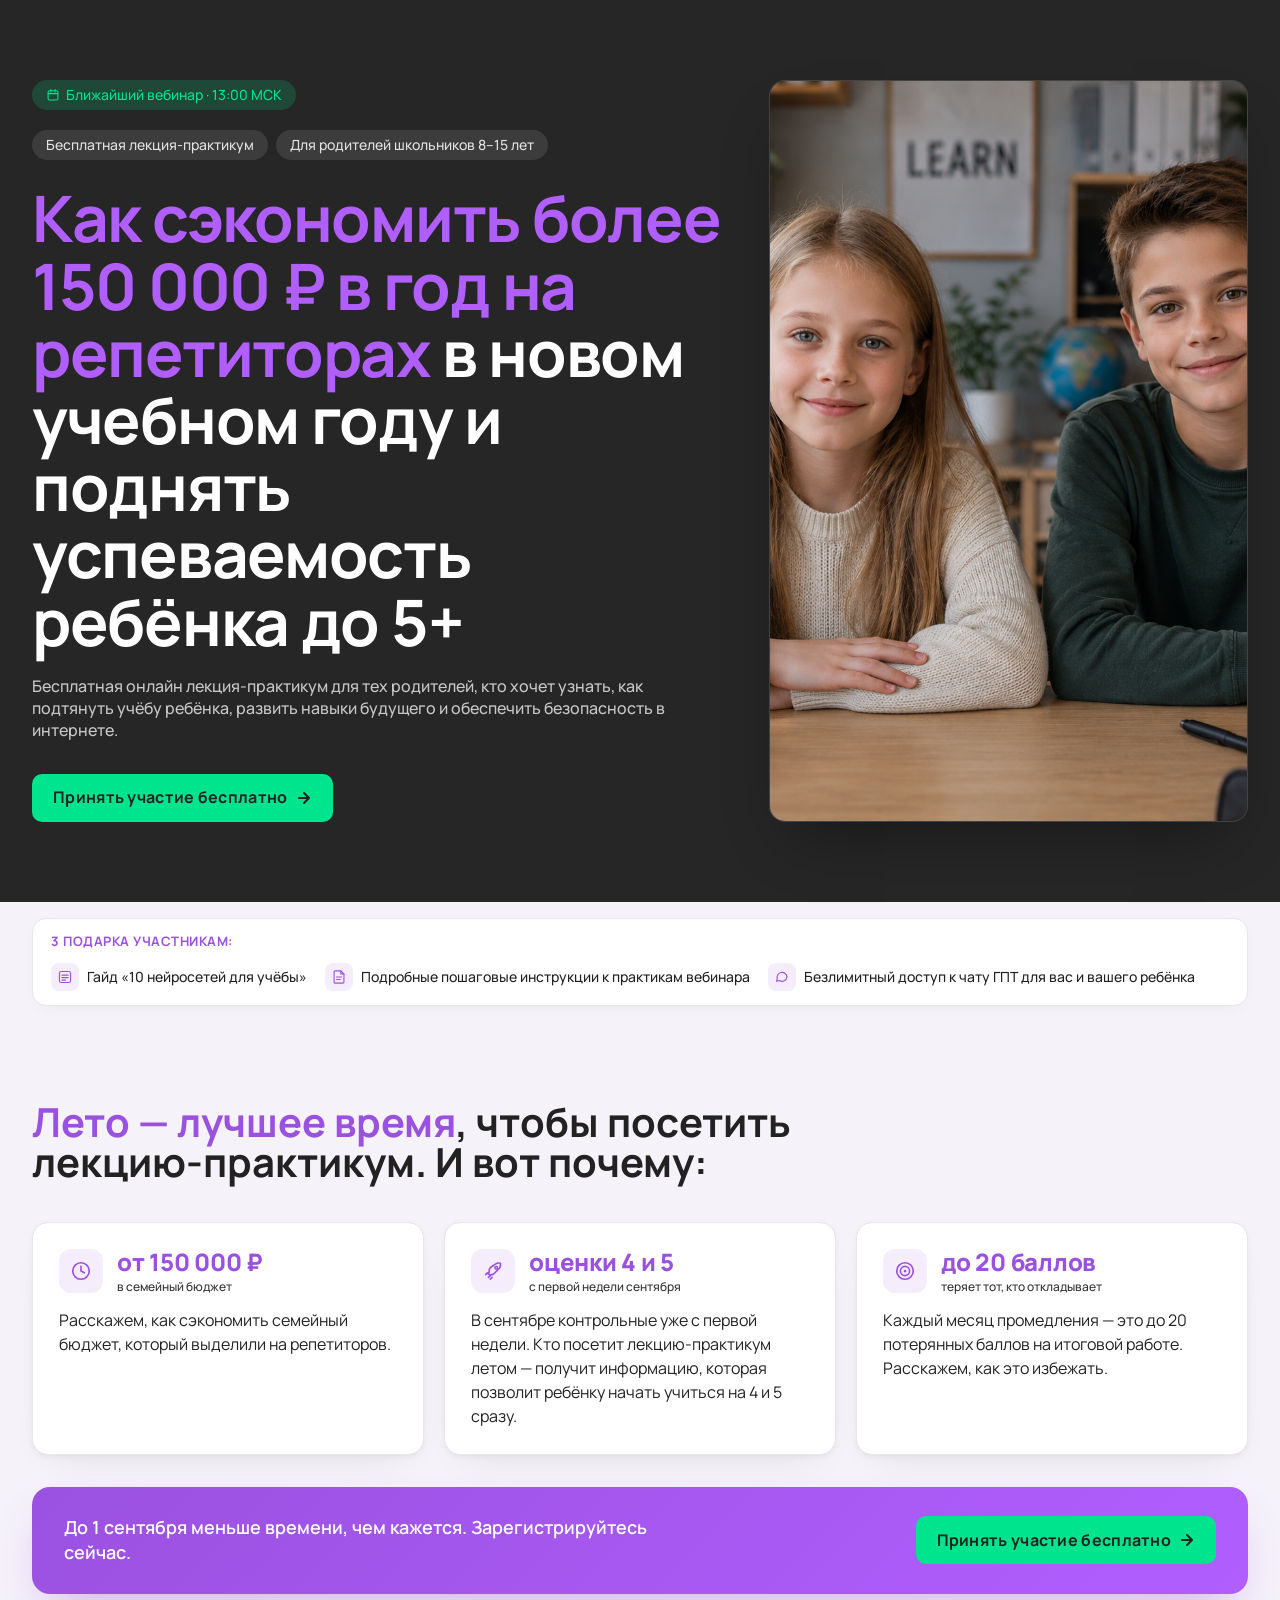
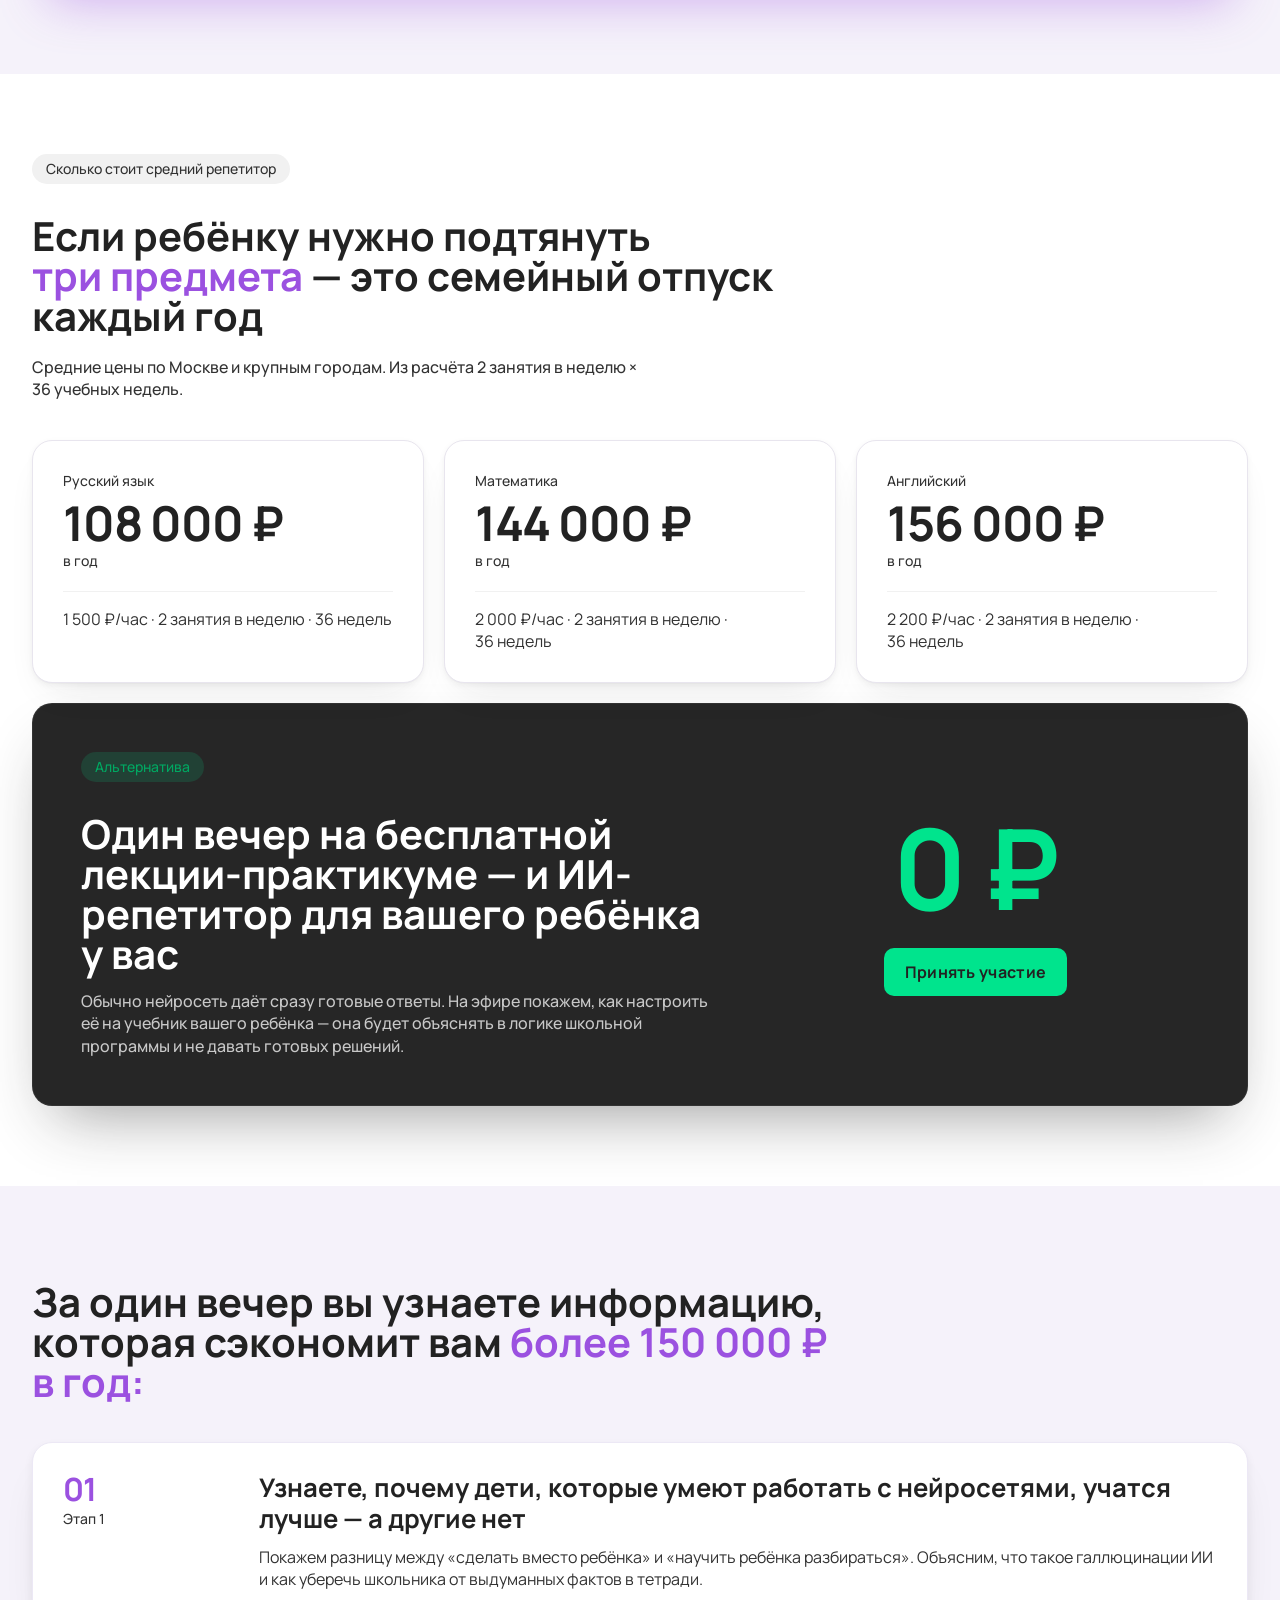
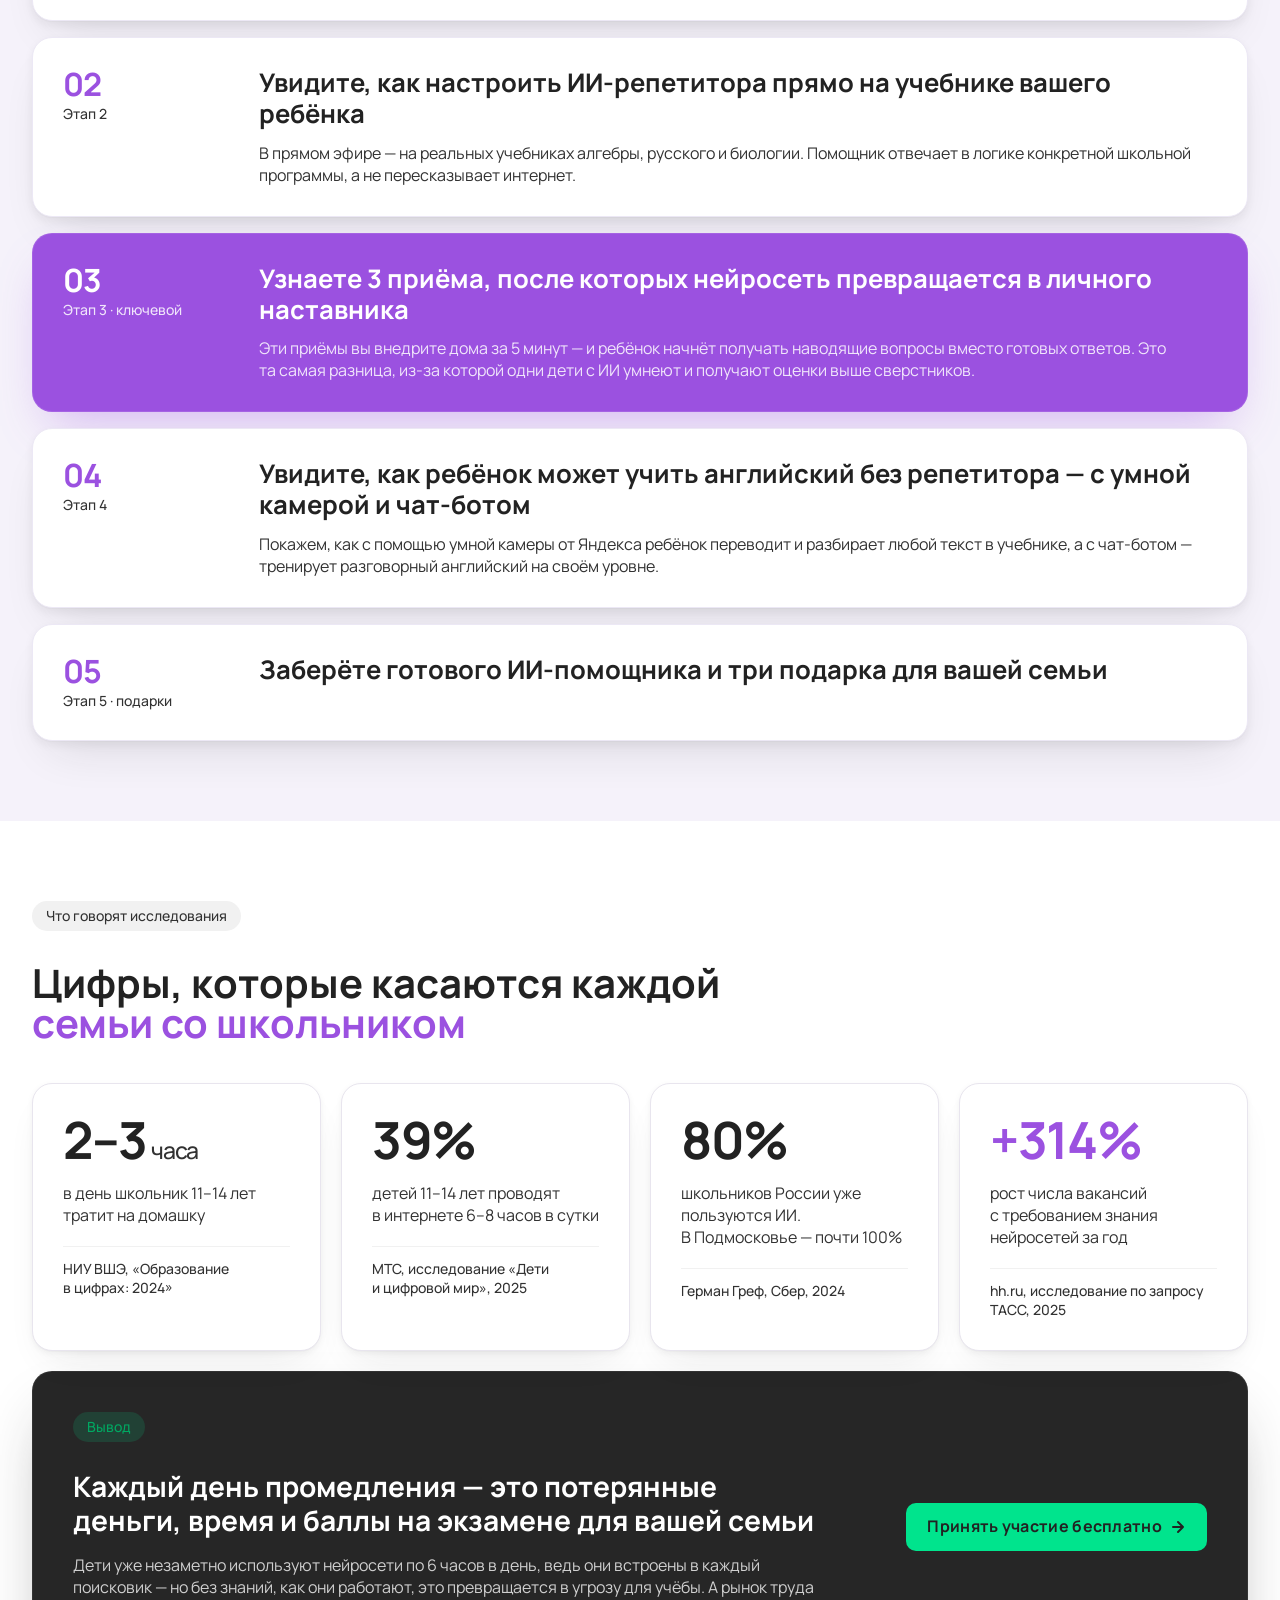
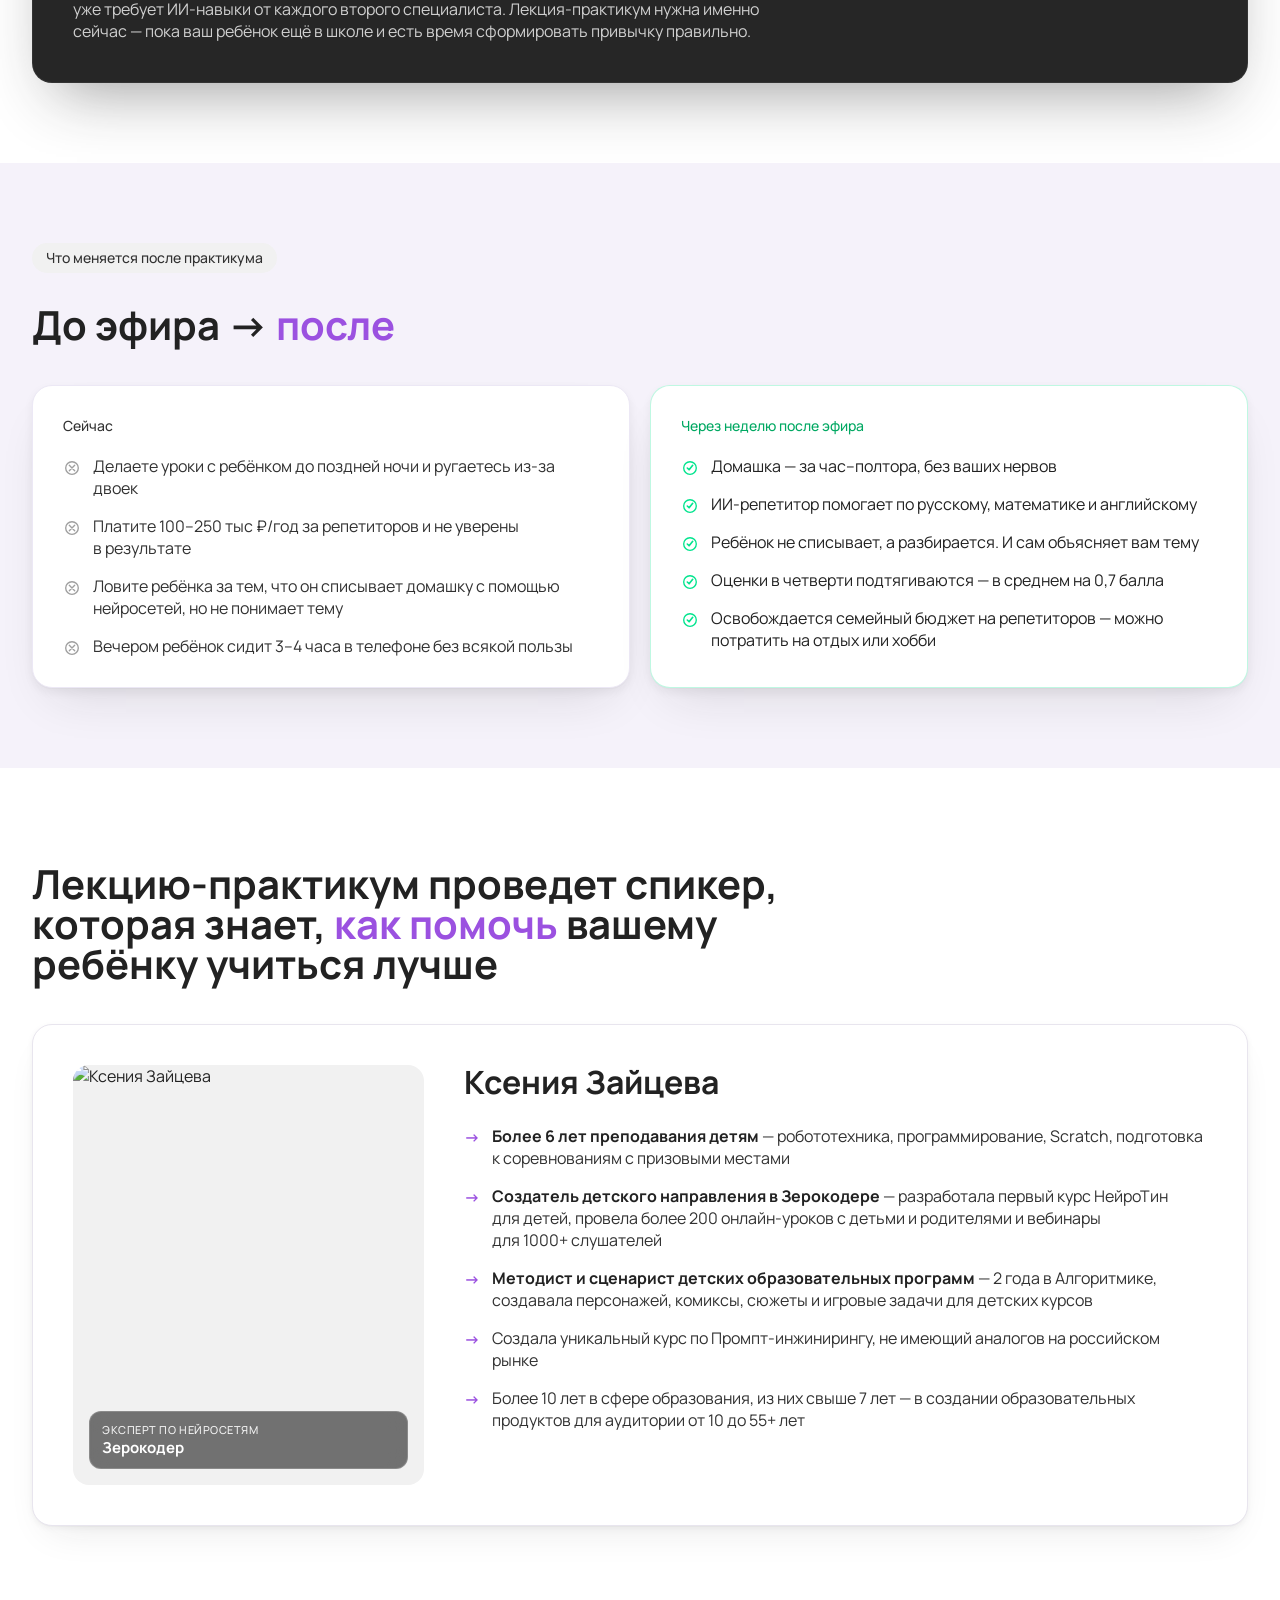
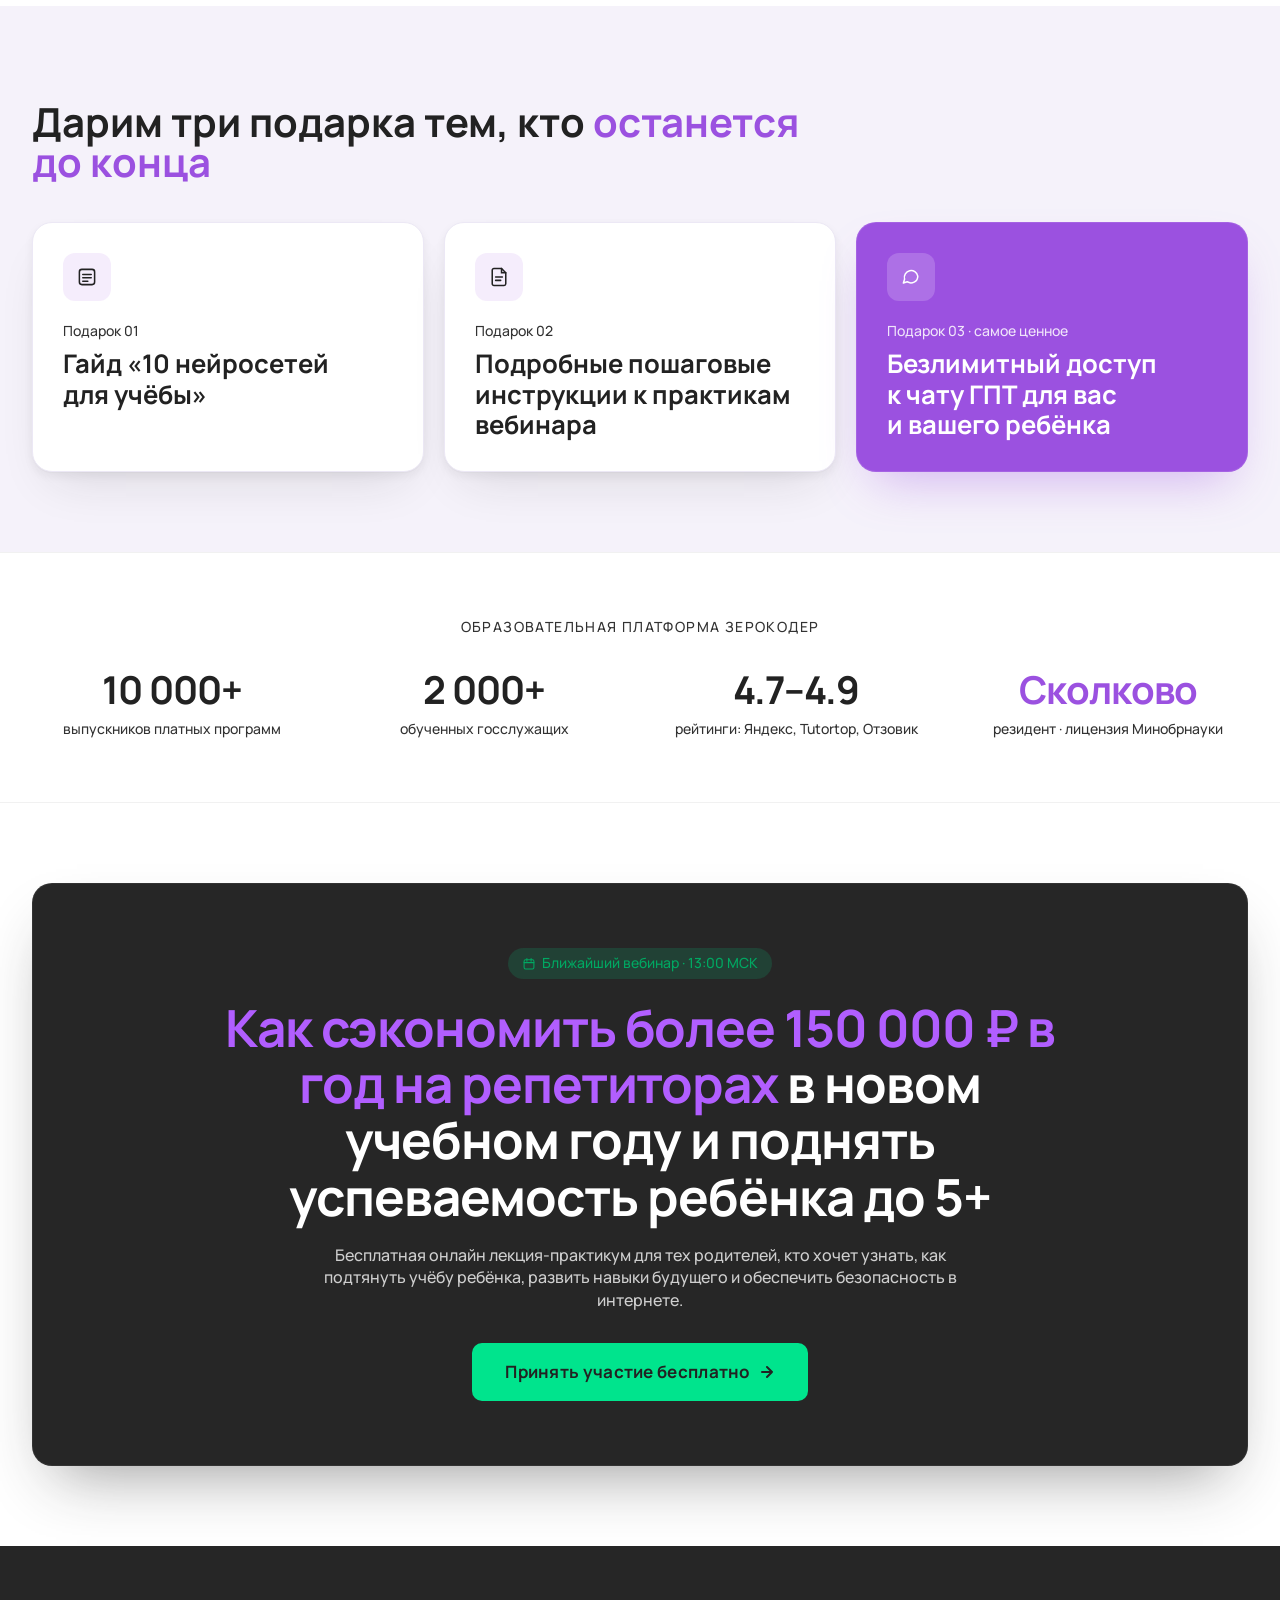
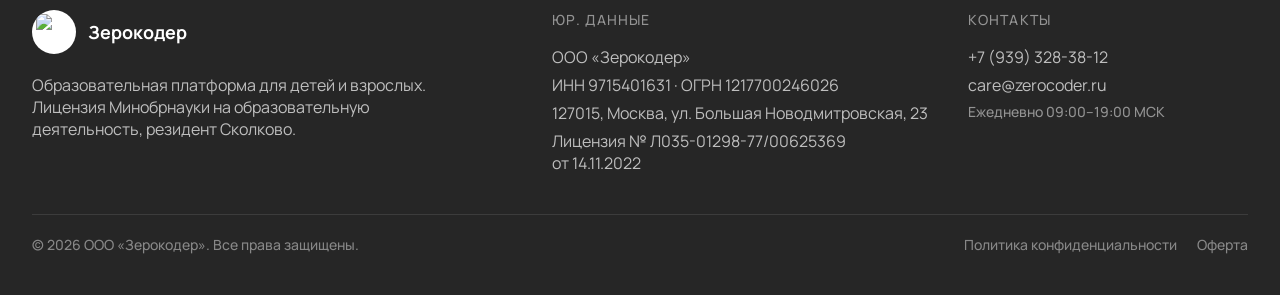
==== commit f3921adc: "Карточка 2: 'оценки 4 и 5', убрано 'у ребёнка'" ====
--- a/practical-lecture-for-parents-of-schoolchildren-aged-8-15-neuro1/index.html
+++ b/practical-lecture-for-parents-of-schoolchildren-aged-8-15-neuro1/index.html
@@ -1,4 +1,4 @@
-<!DOCTYPE html><html lang="ru"><head><meta charSet="utf-8"/><meta name="viewport" content="width=device-width, initial-scale=1"/><link rel="preload" as="image" href="https://mc.yandex.ru/watch/72085663"/><link rel="preload" as="image" href="https://top-fwz1.mail.ru/counter?id=3739769;js=na"/><link rel="preload" as="image" href="/practical-lecture-for-parents-of-schoolchildren-aged-8-15-neuro1/kids-hero.png"/><link rel="stylesheet" href="/practical-lecture-for-parents-of-schoolchildren-aged-8-15-neuro1/_next/static/css/b6ebb1d842633d29.css" data-precedence="next"/><link rel="preload" as="script" fetchPriority="low" href="/practical-lecture-for-parents-of-schoolchildren-aged-8-15-neuro1/_next/static/chunks/webpack-57ee0ee06fdf9028.js"/><script src="/practical-lecture-for-parents-of-schoolchildren-aged-8-15-neuro1/_next/static/chunks/fd9d1056-23bdddb1df3a91c8.js" async=""></script><script src="/practical-lecture-for-parents-of-schoolchildren-aged-8-15-neuro1/_next/static/chunks/23-f78f01f528532427.js" async=""></script><script src="/practical-lecture-for-parents-of-schoolchildren-aged-8-15-neuro1/_next/static/chunks/main-app-892aa60a8b2bd960.js" async=""></script><script src="/practical-lecture-for-parents-of-schoolchildren-aged-8-15-neuro1/_next/static/chunks/app/page-c78fde6bf428c83e.js" async=""></script><link rel="preconnect" href="https://fonts.googleapis.com"/><link rel="preconnect" href="https://fonts.gstatic.com" crossorigin=""/><title>Бесплатный практикум: как поднять успеваемость ребёнка без репетитора — Зерокодер</title><meta name="description" content="Бесплатный онлайн-практикум для родителей школьников 8–15 лет. За 60 минут соберём ИИ-репетитора на учебнике вашего ребёнка и сэкономим до 150 000 ₽ в год на репетиторах."/><script type="text/javascript">(function(m,e,t,r,i,k,a){
+<!DOCTYPE html><html lang="ru"><head><meta charSet="utf-8"/><meta name="viewport" content="width=device-width, initial-scale=1"/><link rel="preload" as="image" href="https://mc.yandex.ru/watch/72085663"/><link rel="preload" as="image" href="https://top-fwz1.mail.ru/counter?id=3739769;js=na"/><link rel="preload" as="image" href="/practical-lecture-for-parents-of-schoolchildren-aged-8-15-neuro1/kids-hero.png"/><link rel="stylesheet" href="/practical-lecture-for-parents-of-schoolchildren-aged-8-15-neuro1/_next/static/css/b6ebb1d842633d29.css" data-precedence="next"/><link rel="preload" as="script" fetchPriority="low" href="/practical-lecture-for-parents-of-schoolchildren-aged-8-15-neuro1/_next/static/chunks/webpack-57ee0ee06fdf9028.js"/><script src="/practical-lecture-for-parents-of-schoolchildren-aged-8-15-neuro1/_next/static/chunks/fd9d1056-23bdddb1df3a91c8.js" async=""></script><script src="/practical-lecture-for-parents-of-schoolchildren-aged-8-15-neuro1/_next/static/chunks/23-f78f01f528532427.js" async=""></script><script src="/practical-lecture-for-parents-of-schoolchildren-aged-8-15-neuro1/_next/static/chunks/main-app-892aa60a8b2bd960.js" async=""></script><script src="/practical-lecture-for-parents-of-schoolchildren-aged-8-15-neuro1/_next/static/chunks/app/page-d16a711431cda85d.js" async=""></script><link rel="preconnect" href="https://fonts.googleapis.com"/><link rel="preconnect" href="https://fonts.gstatic.com" crossorigin=""/><title>Бесплатный практикум: как поднять успеваемость ребёнка без репетитора — Зерокодер</title><meta name="description" content="Бесплатный онлайн-практикум для родителей школьников 8–15 лет. За 60 минут соберём ИИ-репетитора на учебнике вашего ребёнка и сэкономим до 150 000 ₽ в год на репетиторах."/><script type="text/javascript">(function(m,e,t,r,i,k,a){
   m[i]=m[i]||function(){(m[i].a=m[i].a||[]).push(arguments)};
   m[i].l=1*new Date();
   for (var j = 0; j < document.scripts.length; j++) {if (document.scripts[j].src === r) { return; }}
@@ -12,4 +12,4 @@
   ts.src = "https://top-fwz1.mail.ru/js/code.js";
   var f = function () {var s = d.getElementsByTagName("script")[0]; s.parentNode.insertBefore(ts, s);};
   if (w.opera == "[object Opera]") { d.addEventListener("DOMContentLoaded", f, false); } else { f(); }
-})(document, window, "tmr-code");</script><link rel="stylesheet" href="https://fonts.googleapis.com/css2?family=Manrope:wght@400;500;600;700;800&amp;display=swap"/><script src="/practical-lecture-for-parents-of-schoolchildren-aged-8-15-neuro1/_next/static/chunks/polyfills-78c92fac7aa8fdd8.js" noModule=""></script></head><body><noscript><div><img src="https://mc.yandex.ru/watch/72085663" style="position:absolute;left:-9999px" alt=""/><img src="https://top-fwz1.mail.ru/counter?id=3739769;js=na" style="position:absolute;left:-9999px" alt="Top.Mail.Ru"/></div></noscript><main id="main"><section id="top" class="section section-dark"><div class="container-zc"><div class="grid lg:grid-cols-12 gap-8 lg:gap-12 items-center lg:items-stretch"><div class="lg:col-span-7"><div class="flex items-center gap-2 mb-5"><span class="pill pill-emerald"><svg width="14" height="14" viewBox="0 0 20 20" fill="none" aria-hidden="true"><rect x="3" y="4" width="14" height="13" rx="2" stroke="currentColor" stroke-width="1.5"></rect><path d="M3 8h14M7 2v4M13 2v4" stroke="currentColor" stroke-width="1.5" stroke-linecap="round"></path></svg> <!-- -->Ближайший вебинар · 13:00 МСК</span></div><div class="flex flex-wrap items-center gap-2 mb-6"><span class="pill">Бесплатная лекция-практикум</span><span class="pill">Для родителей школьников 8–15 лет</span></div><h1 class="h1 mb-5"><span style="color:var(--accent-heliotrope)">Как сэкономить более 150 000 ₽ в год на репетиторах</span> в новом учебном году и поднять успеваемость ребёнка до 5+</h1><p class="lead max-w-2xl mb-8" style="color:rgba(255,255,255,0.75)">Бесплатная онлайн лекция-практикум для тех родителей, кто хочет узнать, как подтянуть учёбу ребёнка, развить навыки будущего и обеспечить безопасность в интернете.</p><div class="flex flex-wrap items-center gap-3"><a href="#register" data-open-register="" class="btn btn-cta">Принять участие бесплатно<svg width="16" height="16" viewBox="0 0 16 16" fill="none" aria-hidden="true"><path d="M3 8h10M8 3l5 5-5 5" stroke="currentColor" stroke-width="2" stroke-linecap="round" stroke-linejoin="round"></path></svg></a></div></div><div class="lg:col-span-5 lg:flex"><div class="hero-photo aspect-[4/3] sm:aspect-[3/2] lg:aspect-auto lg:flex-1 lg:h-full lg:min-h-[420px] rounded-2xl relative overflow-hidden mx-auto lg:mx-0 w-full" style="max-width:34rem"><img src="/practical-lecture-for-parents-of-schoolchildren-aged-8-15-neuro1/kids-hero.png" alt="Ученики за уроком" class="absolute inset-0 w-full h-full object-cover" loading="eager"/></div></div></div></div></section><section id="gifts-top" aria-label="Подарки участникам" class="section-tinted"><div class="container-zc" style="padding-top:1rem;padding-bottom:1rem"><div class="gifts-strip"><span class="gifts-strip-label">3 подарка участникам:</span><ul class="gifts-strip-list"><li class="gifts-strip-item"><span class="gifts-strip-icon" aria-hidden="true"><svg width="16" height="16" viewBox="0 0 26 26" fill="none" aria-hidden="true"><rect x="4" y="4" width="18" height="18" rx="3" stroke="currentColor" stroke-width="1.8"></rect><path d="M8 10h10M8 14h10M8 18h6" stroke="currentColor" stroke-width="1.8" stroke-linecap="round"></path></svg></span><span class="gifts-strip-text">Гайд «10 нейросетей для учёбы»</span></li><li class="gifts-strip-item"><span class="gifts-strip-icon" aria-hidden="true"><svg width="16" height="16" viewBox="0 0 26 26" fill="none" aria-hidden="true"><path d="M5 21V5a2 2 0 012-2h9l5 5v13a2 2 0 01-2 2H7a2 2 0 01-2-2z" stroke="currentColor" stroke-width="1.8"></path><path d="M16 3v5h5M9 13h8M9 17h6" stroke="currentColor" stroke-width="1.8" stroke-linecap="round"></path></svg></span><span class="gifts-strip-text">Подробные пошаговые инструкции к практикам вебинара</span></li><li class="gifts-strip-item"><span class="gifts-strip-icon" aria-hidden="true"><svg width="16" height="16" viewBox="0 0 26 26" fill="none" aria-hidden="true"><path d="M21 12a8 8 0 01-12.5 6.6L4 20l1.4-4.5A8 8 0 1121 12z" stroke="currentColor" stroke-width="1.8" stroke-linejoin="round"></path></svg></span><span class="gifts-strip-text">Безлимитный доступ к чату ГПТ для вас и вашего ребёнка</span></li></ul></div></div></section><section class="section section-tinted"><div class="container-zc"><div class="max-w-3xl mb-8 md:mb-10"><h2 class="h2"><span class="accent">Лето — лучшее время</span>, чтобы посетить лекцию-практикум. И вот почему:</h2></div><div class="grid sm:grid-cols-2 lg:grid-cols-3 gap-4 md:gap-5"><div class="reason-card"><div class="reason-card-head"><div class="reason-icon" aria-hidden="true"><svg width="22" height="22" viewBox="0 0 24 24" fill="none" aria-hidden="true"><circle cx="12" cy="12" r="9" stroke="currentColor" stroke-width="1.8"></circle><path d="M12 7v5l3.5 2" stroke="currentColor" stroke-width="1.8" stroke-linecap="round"></path></svg></div><div class="reason-stat"><span class="reason-stat-value">от 150 000 ₽</span><span class="reason-stat-label">в семейный бюджет</span></div></div><p class="reason-text">Расскажем, как сэкономить семейный бюджет, который выделили на репетиторов.</p></div><div class="reason-card"><div class="reason-card-head"><div class="reason-icon" aria-hidden="true"><svg width="22" height="22" viewBox="0 0 24 24" fill="none" aria-hidden="true"><path d="M14.5 4.5C16 3.5 18 3 20 3.5 20.5 5.5 20 7.5 19 9l-6 6c-1.5 1-3 1.5-4.5 1L8 16l-1.5-1.5L8 13c-.5-1.5 0-3 1-4.5l5.5-4z" stroke="currentColor" stroke-width="1.8" stroke-linejoin="round"></path><path d="M9 17l-2 2M11 19l-2 2M6 14l-2 2" stroke="currentColor" stroke-width="1.8" stroke-linecap="round"></path><circle cx="15.5" cy="8.5" r="1.5" stroke="currentColor" stroke-width="1.6"></circle></svg></div><div class="reason-stat"><span class="reason-stat-value">4 и 5</span><span class="reason-stat-label">с первой недели сентября</span></div></div><p class="reason-text">В сентябре у ребёнка контрольные уже с первой недели. Кто посетит лекцию-практикум летом — получит информацию, которая позволит ребёнку начать учиться на 4 и 5 сразу.</p></div><div class="reason-card"><div class="reason-card-head"><div class="reason-icon" aria-hidden="true"><svg width="22" height="22" viewBox="0 0 24 24" fill="none" aria-hidden="true"><circle cx="12" cy="12" r="9" stroke="currentColor" stroke-width="1.8"></circle><circle cx="12" cy="12" r="5" stroke="currentColor" stroke-width="1.8"></circle><circle cx="12" cy="12" r="1.5" fill="currentColor"></circle></svg></div><div class="reason-stat"><span class="reason-stat-value">до 20 баллов</span><span class="reason-stat-label">теряет тот, кто откладывает</span></div></div><p class="reason-text">Каждый месяц промедления — это до 20 потерянных баллов на итоговой работе. Расскажем, как это избежать.</p></div></div><div class="mt-6 md:mt-8 reason-cta"><div class="reason-cta-inner"><p class="reason-cta-text">До 1 сентября меньше времени, чем кажется. Зарегистрируйтесь сейчас.</p><a href="#register" data-open-register="" class="btn btn-cta reason-cta-btn">Принять участие бесплатно<svg width="16" height="16" viewBox="0 0 16 16" fill="none" aria-hidden="true"><path d="M3 8h10M8 3l5 5-5 5" stroke="currentColor" stroke-width="2" stroke-linecap="round" stroke-linejoin="round"></path></svg></a></div></div></div></section><section class="section"><div class="container-zc"><div class="max-w-3xl mb-8 md:mb-10"><span class="pill mb-4 inline-flex">Сколько стоит средний репетитор</span><h2 class="h2 mt-4">Если ребёнку нужно подтянуть <span class="accent">три предмета</span> — это семейный отпуск каждый год</h2><p class="lead mt-5 max-w-2xl">Средние цены по Москве и крупным городам. Из расчёта 2 занятия в неделю × 36 учебных недель.</p></div><div class="grid sm:grid-cols-2 lg:grid-cols-3 gap-4 md:gap-5"><div class="card"><div class="caption mb-2">Русский язык</div><div class="font-bold tracking-tight whitespace-nowrap" style="font-size:clamp(2rem, 4vw, 3rem);line-height:1">108 000 ₽</div><div class="caption mt-1 mb-5">в год</div><hr class="hr-soft mb-4"/><div class="body" style="color:var(--n-ink-2)">1 500 ₽/час · 2 занятия в неделю · 36 недель</div></div><div class="card"><div class="caption mb-2">Математика</div><div class="font-bold tracking-tight whitespace-nowrap" style="font-size:clamp(2rem, 4vw, 3rem);line-height:1">144 000 ₽</div><div class="caption mt-1 mb-5">в год</div><hr class="hr-soft mb-4"/><div class="body" style="color:var(--n-ink-2)">2 000 ₽/час · 2 занятия в неделю · 36 недель</div></div><div class="card"><div class="caption mb-2">Английский</div><div class="font-bold tracking-tight whitespace-nowrap" style="font-size:clamp(2rem, 4vw, 3rem);line-height:1">156 000 ₽</div><div class="caption mt-1 mb-5">в год</div><hr class="hr-soft mb-4"/><div class="body" style="color:var(--n-ink-2)">2 200 ₽/час · 2 занятия в неделю · 36 недель</div></div></div><div class="mt-5" id="altCta"><div class="card card-dark p-6 md:p-8 lg:p-12"><div class="grid md:grid-cols-12 gap-6 md:gap-8 items-center"><div class="md:col-span-7"><span class="pill-emerald pill mb-4 inline-flex">Альтернатива</span><h3 class="h2 mt-4 mb-4" style="color:var(--n-white)">Один вечер на бесплатной лекции-практикуме — и ИИ-репетитор для вашего ребёнка у вас</h3><p class="lead" style="color:rgba(255,255,255,0.75)">Обычно нейросеть даёт сразу готовые ответы. На эфире покажем, как настроить её на учебник вашего ребёнка — она будет объяснять в логике школьной программы и не давать готовых решений.</p></div><div class="md:col-span-5 flex flex-col items-center justify-center text-center"><div class="font-bold tracking-tight whitespace-nowrap mb-6" style="font-size:clamp(4rem, 9vw, 7rem);line-height:1;color:var(--surface-cta)">0 ₽</div><a href="#register" data-open-register="" class="btn btn-cta">Принять участие</a></div></div></div></div></div></section><section id="program" class="section section-tinted"><div class="container-zc"><div class="max-w-4xl mb-8 md:mb-10"><h2 class="h2 mt-4">За один вечер вы узнаете информацию, которая сэкономит вам <span class="accent">более 150 000 ₽ в год:</span></h2></div><div class="space-y-4"><div class="card "><div class="grid md:grid-cols-12 gap-5 md:gap-6 items-start"><div class="md:col-span-2"><div class="font-bold tracking-tight accent" style="font-size:2rem;line-height:1">01</div><div class="caption mt-1">Этап 1</div></div><div class="md:col-span-10"><h3 class="h3 mb-3">Узнаете, почему дети, которые умеют работать с нейросетями, учатся лучше — а другие нет</h3><p class="body" style="color:var(--n-ink-2)">Покажем разницу между «сделать вместо ребёнка» и «научить ребёнка разбираться». Объясним, что такое галлюцинации ИИ и как уберечь школьника от выдуманных фактов в тетради.</p></div></div></div><div class="card "><div class="grid md:grid-cols-12 gap-5 md:gap-6 items-start"><div class="md:col-span-2"><div class="font-bold tracking-tight accent" style="font-size:2rem;line-height:1">02</div><div class="caption mt-1">Этап 2</div></div><div class="md:col-span-10"><h3 class="h3 mb-3">Увидите, как настроить ИИ-репетитора прямо на учебнике вашего ребёнка</h3><p class="body" style="color:var(--n-ink-2)">В прямом эфире — на реальных учебниках алгебры, русского и биологии. Помощник отвечает в логике конкретной школьной программы, а не пересказывает интернет.</p></div></div></div><div class="card card-accent"><div class="grid md:grid-cols-12 gap-5 md:gap-6 items-start"><div class="md:col-span-2"><div class="font-bold tracking-tight text-white" style="font-size:2rem;line-height:1">03</div><div class="caption mt-1" style="color:rgba(255,255,255,0.85)">Этап 3 · ключевой</div></div><div class="md:col-span-10"><h3 class="h3 mb-3" style="color:var(--n-white)">Узнаете 3 приёма, после которых нейросеть превращается в личного наставника</h3><p class="body" style="color:rgba(255,255,255,0.85)">Эти приёмы вы внедрите дома за 5 минут — и ребёнок начнёт получать наводящие вопросы вместо готовых ответов. Это та самая разница, из-за которой одни дети с ИИ умнеют и получают оценки выше сверстников.</p></div></div></div><div class="card "><div class="grid md:grid-cols-12 gap-5 md:gap-6 items-start"><div class="md:col-span-2"><div class="font-bold tracking-tight accent" style="font-size:2rem;line-height:1">04</div><div class="caption mt-1">Этап 4</div></div><div class="md:col-span-10"><h3 class="h3 mb-3">Увидите, как ребёнок может учить английский без репетитора — с умной камерой и чат-ботом</h3><p class="body" style="color:var(--n-ink-2)">Покажем, как с помощью умной камеры от Яндекса ребёнок переводит и разбирает любой текст в учебнике, а с чат-ботом — тренирует разговорный английский на своём уровне.</p></div></div></div><div class="card "><div class="grid md:grid-cols-12 gap-5 md:gap-6 items-start"><div class="md:col-span-2"><div class="font-bold tracking-tight accent" style="font-size:2rem;line-height:1">05</div><div class="caption mt-1">Этап 5 · подарки</div></div><div class="md:col-span-10"><h3 class="h3 ">Заберёте готового ИИ-помощника и три подарка для вашей семьи</h3></div></div></div></div></div></section><section class="section"><div class="container-zc"><div class="max-w-4xl mb-8 md:mb-10"><span class="pill mb-4 inline-flex">Что говорят исследования</span><h2 class="h2 mt-4">Цифры, которые касаются каждой <span class="accent whitespace-nowrap">семьи со школьником</span></h2></div><div class="grid md:grid-cols-2 lg:grid-cols-4 gap-4 md:gap-5"><div class="card"><div class="font-bold tracking-tight whitespace-nowrap " style="font-size:clamp(2.25rem, 4vw, 3.25rem);line-height:1;color:var(--n-ink)">2–3<span class="ml-1" style="font-size:0.45em;color:var(--n-ink-2);font-weight:500">часа</span></div><div class="body mt-4 mb-5" style="color:var(--n-ink-2)">в день школьник 11–14 лет тратит на домашку</div><hr class="hr-soft mb-3"/><div class="caption">НИУ ВШЭ, «Образование в цифрах: 2024»</div></div><div class="card"><div class="font-bold tracking-tight whitespace-nowrap " style="font-size:clamp(2.25rem, 4vw, 3.25rem);line-height:1;color:var(--n-ink)">39%</div><div class="body mt-4 mb-5" style="color:var(--n-ink-2)">детей 11–14 лет проводят в интернете 6–8 часов в сутки</div><hr class="hr-soft mb-3"/><div class="caption">МТС, исследование «Дети и цифровой мир», 2025</div></div><div class="card"><div class="font-bold tracking-tight whitespace-nowrap " style="font-size:clamp(2.25rem, 4vw, 3.25rem);line-height:1;color:var(--n-ink)">80%</div><div class="body mt-4 mb-5" style="color:var(--n-ink-2)">школьников России уже пользуются ИИ. В Подмосковье — почти 100%</div><hr class="hr-soft mb-3"/><div class="caption">Герман Греф, Сбер, 2024</div></div><div class="card"><div class="font-bold tracking-tight whitespace-nowrap accent" style="font-size:clamp(2.25rem, 4vw, 3.25rem);line-height:1">+314%</div><div class="body mt-4 mb-5" style="color:var(--n-ink-2)">рост числа вакансий с требованием знания нейросетей за год</div><hr class="hr-soft mb-3"/><div class="caption">hh.ru, исследование по запросу ТАСС, 2025</div></div></div><div class="mt-4 md:mt-5" id="researchConclusion"><div class="card card-dark p-6 md:p-8 lg:p-10"><div class="grid lg:grid-cols-12 gap-6 lg:gap-10 items-center"><div class="lg:col-span-8"><span class="pill pill-emerald mb-4 inline-flex">Вывод</span><h3 class="h3 mt-3 mb-4" style="color:var(--n-white);font-size:clamp(1.375rem, 2.2vw, 1.875rem);line-height:1.2">Каждый день промедления — это потерянные деньги, время и баллы на экзамене для вашей семьи</h3><p class="body" style="color:rgba(255,255,255,0.78)">Дети уже незаметно используют нейросети по 6 часов в день, ведь они встроены в каждый поисковик — но без знаний, как они работают, это превращается в угрозу для учёбы. А рынок труда уже требует ИИ-навыки от каждого второго специалиста. Лекция-практикум нужна именно сейчас — пока ваш ребёнок ещё в школе и есть время сформировать привычку правильно.</p></div><div class="lg:col-span-4 flex lg:justify-end"><a href="#register" data-open-register="" class="btn btn-cta">Принять участие бесплатно<svg width="16" height="16" viewBox="0 0 16 16" fill="none" aria-hidden="true"><path d="M3 8h10M8 3l5 5-5 5" stroke="currentColor" stroke-width="2" stroke-linecap="round" stroke-linejoin="round"></path></svg></a></div></div></div></div></div></section><section class="section section-tinted"><div class="container-zc"><div class="max-w-3xl mb-8 md:mb-10"><span class="pill mb-4 inline-flex">Что меняется после практикума</span><h2 class="h2 mt-4">До эфира → <span class="accent">после</span></h2></div><div class="grid md:grid-cols-2 gap-4 md:gap-5"><div class="card"><div class="caption mb-5">Сейчас</div><ul class="space-y-4"><li class="flex gap-3 body" style="color:var(--n-ink-2)"><span class="flex-shrink-0 mt-1" style="color:#9F9F9F"><svg width="18" height="18" viewBox="0 0 20 20" fill="none" aria-hidden="true"><circle cx="10" cy="10" r="7" stroke="currentColor" stroke-width="1.5"></circle><path d="M7 7l6 6M13 7l-6 6" stroke="currentColor" stroke-width="1.5" stroke-linecap="round"></path></svg></span><span>Делаете уроки с ребёнком до поздней ночи и ругаетесь из-за двоек</span></li><li class="flex gap-3 body" style="color:var(--n-ink-2)"><span class="flex-shrink-0 mt-1" style="color:#9F9F9F"><svg width="18" height="18" viewBox="0 0 20 20" fill="none" aria-hidden="true"><circle cx="10" cy="10" r="7" stroke="currentColor" stroke-width="1.5"></circle><path d="M7 7l6 6M13 7l-6 6" stroke="currentColor" stroke-width="1.5" stroke-linecap="round"></path></svg></span><span>Платите 100–250 тыс ₽/год за репетиторов и не уверены в результате</span></li><li class="flex gap-3 body" style="color:var(--n-ink-2)"><span class="flex-shrink-0 mt-1" style="color:#9F9F9F"><svg width="18" height="18" viewBox="0 0 20 20" fill="none" aria-hidden="true"><circle cx="10" cy="10" r="7" stroke="currentColor" stroke-width="1.5"></circle><path d="M7 7l6 6M13 7l-6 6" stroke="currentColor" stroke-width="1.5" stroke-linecap="round"></path></svg></span><span>Ловите ребёнка за тем, что он списывает домашку с помощью нейросетей, но не понимает тему</span></li><li class="flex gap-3 body" style="color:var(--n-ink-2)"><span class="flex-shrink-0 mt-1" style="color:#9F9F9F"><svg width="18" height="18" viewBox="0 0 20 20" fill="none" aria-hidden="true"><circle cx="10" cy="10" r="7" stroke="currentColor" stroke-width="1.5"></circle><path d="M7 7l6 6M13 7l-6 6" stroke="currentColor" stroke-width="1.5" stroke-linecap="round"></path></svg></span><span>Вечером ребёнок сидит 3–4 часа в телефоне без всякой пользы</span></li></ul></div><div class="card" style="background:var(--n-white);border:1px solid rgba(0,228,141,0.25)"><div class="caption mb-5" style="color:#00A862">Через неделю после эфира</div><ul class="space-y-4"><li class="flex gap-3 body" style="color:var(--n-ink)"><span class="flex-shrink-0 mt-1" style="color:var(--surface-cta)"><svg width="18" height="18" viewBox="0 0 20 20" fill="none" aria-hidden="true"><circle cx="10" cy="10" r="7" stroke="currentColor" stroke-width="1.5"></circle><path d="M7 10l2 2 4-5" stroke="currentColor" stroke-width="1.8" stroke-linecap="round" stroke-linejoin="round"></path></svg></span><span>Домашка — за час–полтора, без ваших нервов</span></li><li class="flex gap-3 body" style="color:var(--n-ink)"><span class="flex-shrink-0 mt-1" style="color:var(--surface-cta)"><svg width="18" height="18" viewBox="0 0 20 20" fill="none" aria-hidden="true"><circle cx="10" cy="10" r="7" stroke="currentColor" stroke-width="1.5"></circle><path d="M7 10l2 2 4-5" stroke="currentColor" stroke-width="1.8" stroke-linecap="round" stroke-linejoin="round"></path></svg></span><span>ИИ-репетитор помогает по русскому, математике и английскому</span></li><li class="flex gap-3 body" style="color:var(--n-ink)"><span class="flex-shrink-0 mt-1" style="color:var(--surface-cta)"><svg width="18" height="18" viewBox="0 0 20 20" fill="none" aria-hidden="true"><circle cx="10" cy="10" r="7" stroke="currentColor" stroke-width="1.5"></circle><path d="M7 10l2 2 4-5" stroke="currentColor" stroke-width="1.8" stroke-linecap="round" stroke-linejoin="round"></path></svg></span><span>Ребёнок не списывает, а разбирается. И сам объясняет вам тему</span></li><li class="flex gap-3 body" style="color:var(--n-ink)"><span class="flex-shrink-0 mt-1" style="color:var(--surface-cta)"><svg width="18" height="18" viewBox="0 0 20 20" fill="none" aria-hidden="true"><circle cx="10" cy="10" r="7" stroke="currentColor" stroke-width="1.5"></circle><path d="M7 10l2 2 4-5" stroke="currentColor" stroke-width="1.8" stroke-linecap="round" stroke-linejoin="round"></path></svg></span><span>Оценки в четверти подтягиваются — в среднем на 0,7 балла</span></li><li class="flex gap-3 body" style="color:var(--n-ink)"><span class="flex-shrink-0 mt-1" style="color:var(--surface-cta)"><svg width="18" height="18" viewBox="0 0 20 20" fill="none" aria-hidden="true"><circle cx="10" cy="10" r="7" stroke="currentColor" stroke-width="1.5"></circle><path d="M7 10l2 2 4-5" stroke="currentColor" stroke-width="1.8" stroke-linecap="round" stroke-linejoin="round"></path></svg></span><span>Освобождается семейный бюджет на репетиторов — можно потратить на отдых или хобби</span></li></ul></div></div></div></section><section id="speaker" class="section"><div class="container-zc"><div class="max-w-3xl mb-8 md:mb-10"><h2 class="h2 mt-4">Лекцию-практикум проведет спикер, которая знает, <span class="accent">как помочь</span> вашему ребёнку учиться лучше</h2></div><div class="card p-6 md:p-8 lg:p-10"><div class="grid md:grid-cols-12 gap-6 md:gap-10 md:items-stretch"><div class="md:col-span-4"><div class="aspect-[4/5] md:aspect-auto md:h-full md:min-h-[420px] rounded-2xl relative overflow-hidden bg-seashell"><img src="/practical-lecture-for-parents-of-schoolchildren-aged-8-15-neuro1/zaitseva.jpg" alt="Ксения Зайцева" class="absolute inset-0 w-full h-full object-cover" style="object-position:center top" loading="lazy"/><div class="absolute bottom-3 left-3 right-3 md:bottom-4 md:left-4 md:right-4 rounded-xl px-3 py-2.5" style="background:rgba(34,34,34,0.62);border:1px solid rgba(255,255,255,0.18);backdrop-filter:blur(10px);-webkit-backdrop-filter:blur(10px)"><div class="caption" style="color:rgba(255,255,255,0.9);letter-spacing:0.05em;text-transform:uppercase;font-size:0.6875rem">Эксперт по нейросетям</div><div class="font-bold text-white" style="font-size:0.9375rem">Зерокодер</div></div></div></div><div class="md:col-span-8"><h3 class="font-bold mb-6" style="font-size:clamp(1.5rem, 2.5vw, 2rem);line-height:1.1">Ксения Зайцева</h3><ul class="space-y-4"><li class="flex gap-3"><span class="accent font-bold flex-shrink-0" style="font-size:1rem;line-height:1.5">→</span><span class="body" style="color:var(--n-ink-2)"><strong style="color:var(--n-ink)">Более 6 лет преподавания детям</strong> — робототехника, программирование, Scratch, подготовка к соревнованиям с призовыми местами</span></li><li class="flex gap-3"><span class="accent font-bold flex-shrink-0" style="font-size:1rem;line-height:1.5">→</span><span class="body" style="color:var(--n-ink-2)"><strong style="color:var(--n-ink)">Создатель детского направления в Зерокодере</strong> — разработала первый курс НейроТин для детей, провела более 200 онлайн-уроков с детьми и родителями и вебинары для 1000+ слушателей</span></li><li class="flex gap-3"><span class="accent font-bold flex-shrink-0" style="font-size:1rem;line-height:1.5">→</span><span class="body" style="color:var(--n-ink-2)"><strong style="color:var(--n-ink)">Методист и сценарист детских образовательных программ</strong> — 2 года в Алгоритмике, создавала персонажей, комиксы, сюжеты и игровые задачи для детских курсов</span></li><li class="flex gap-3"><span class="accent font-bold flex-shrink-0" style="font-size:1rem;line-height:1.5">→</span><span class="body" style="color:var(--n-ink-2)">Создала уникальный курс по Промпт-инжинирингу, не имеющий аналогов на российском рынке</span></li><li class="flex gap-3"><span class="accent font-bold flex-shrink-0" style="font-size:1rem;line-height:1.5">→</span><span class="body" style="color:var(--n-ink-2)">Более 10 лет в сфере образования, из них свыше 7 лет — в создании образовательных продуктов для аудитории от 10 до 55+ лет</span></li></ul></div></div></div></div></section><section id="gifts" class="section section-tinted"><div class="container-zc"><div class="max-w-3xl mb-8 md:mb-10"><h2 class="h2 mt-4">Дарим три подарка тем, кто <span class="accent">останется до конца</span></h2></div><div class="grid sm:grid-cols-2 lg:grid-cols-3 gap-4 md:gap-5"><div class="card "><div class="w-12 h-12 rounded-xl flex items-center justify-center mb-5" style="background:rgba(155,81,224,0.10)"><svg width="22" height="22" viewBox="0 0 26 26" fill="none" aria-hidden="true"><rect x="4" y="4" width="18" height="18" rx="3" stroke="currentColor" stroke-width="1.8"></rect><path d="M8 10h10M8 14h10M8 18h6" stroke="currentColor" stroke-width="1.8" stroke-linecap="round"></path></svg></div><div class="caption mb-2">Подарок 01</div><h3 class="h3">Гайд «10 нейросетей для учёбы»</h3></div><div class="card "><div class="w-12 h-12 rounded-xl flex items-center justify-center mb-5" style="background:rgba(155,81,224,0.10)"><svg width="22" height="22" viewBox="0 0 26 26" fill="none" aria-hidden="true"><path d="M5 21V5a2 2 0 012-2h9l5 5v13a2 2 0 01-2 2H7a2 2 0 01-2-2z" stroke="currentColor" stroke-width="1.8"></path><path d="M16 3v5h5M9 13h8M9 17h6" stroke="currentColor" stroke-width="1.8" stroke-linecap="round"></path></svg></div><div class="caption mb-2">Подарок 02</div><h3 class="h3">Подробные пошаговые инструкции к практикам вебинара</h3></div><div class="card card-accent"><div class="w-12 h-12 rounded-xl flex items-center justify-center mb-5" style="background:rgba(255,255,255,0.18)"><svg width="22" height="22" viewBox="0 0 26 26" fill="none" aria-hidden="true"><path d="M21 12a8 8 0 01-12.5 6.6L4 20l1.4-4.5A8 8 0 1121 12z" stroke="currentColor" stroke-width="1.8" stroke-linejoin="round"></path></svg></div><div class="caption mb-2" style="color:rgba(255,255,255,0.85)">Подарок 03 · самое ценное</div><h3 class="h3">Безлимитный доступ к чату ГПТ для вас и вашего ребёнка</h3></div></div></div></section><section class="section" style="border-top:1px solid var(--n-seashell);border-bottom:1px solid var(--n-seashell);padding-top:4rem;padding-bottom:4rem"><div class="container-zc"><div class="caption text-center mb-8" style="text-transform:uppercase;letter-spacing:0.1em">Образовательная платформа Зерокодер</div><div class="grid grid-cols-2 lg:grid-cols-4 gap-6 md:gap-8"><div class="text-center"><div class="font-bold tracking-tight whitespace-nowrap " style="font-size:clamp(1.5rem, 3vw, 2.5rem);line-height:1.1;color:var(--n-ink)">10 000+</div><div class="caption mt-2">выпускников платных программ</div></div><div class="text-center"><div class="font-bold tracking-tight whitespace-nowrap " style="font-size:clamp(1.5rem, 3vw, 2.5rem);line-height:1.1;color:var(--n-ink)">2 000+</div><div class="caption mt-2">обученных госслужащих</div></div><div class="text-center"><div class="font-bold tracking-tight whitespace-nowrap " style="font-size:clamp(1.5rem, 3vw, 2.5rem);line-height:1.1;color:var(--n-ink)">4.7–4.9</div><div class="caption mt-2">рейтинги: Яндекс, Tutortop, Отзовик</div></div><div class="text-center"><div class="font-bold tracking-tight whitespace-nowrap accent" style="font-size:clamp(1.5rem, 3vw, 2.5rem);line-height:1.1">Сколково</div><div class="caption mt-2">резидент · лицензия Минобрнауки</div></div></div></div></section><section id="register" class="section"><div class="container-zc"><div class="card card-dark p-6 md:p-10 lg:p-16 text-center"><div class="max-w-4xl mx-auto"><div class="flex justify-center mb-5"><span class="pill pill-emerald"><svg width="14" height="14" viewBox="0 0 20 20" fill="none" aria-hidden="true"><rect x="3" y="4" width="14" height="13" rx="2" stroke="currentColor" stroke-width="1.5"></rect><path d="M3 8h14M7 2v4M13 2v4" stroke="currentColor" stroke-width="1.5" stroke-linecap="round"></path></svg> <!-- -->Ближайший вебинар · 13:00 МСК</span></div><h2 class="mb-5 font-bold" style="color:var(--n-white);font-size:clamp(1.625rem, 4vw, 3.25rem);line-height:1.1;letter-spacing:-0.02em"><span style="color:var(--accent-heliotrope)">Как сэкономить более 150 000 ₽ в год на репетиторах</span> в новом учебном году и поднять успеваемость ребёнка до 5+</h2><p class="lead mx-auto mb-8 max-w-2xl" style="color:rgba(255,255,255,0.78)">Бесплатная онлайн лекция-практикум для тех родителей, кто хочет узнать, как подтянуть учёбу ребёнка, развить навыки будущего и обеспечить безопасность в интернете.</p><a href="#register" data-open-register="" class="btn btn-cta" style="padding:18px 32px;font-size:1.0625rem">Принять участие бесплатно<svg width="16" height="16" viewBox="0 0 16 16" fill="none" aria-hidden="true"><path d="M3 8h10M8 3l5 5-5 5" stroke="currentColor" stroke-width="2" stroke-linecap="round" stroke-linejoin="round"></path></svg></a></div></div></div></section><footer class="section" style="background:var(--n-shark);color:rgba(255,255,255,0.7);padding-top:4rem;padding-bottom:2.5rem"><div class="container-zc"><div class="grid md:grid-cols-12 gap-8 mb-10"><div class="md:col-span-5"><div class="flex items-center gap-3 mb-5"><span class="w-11 h-11 rounded-full flex items-center justify-center overflow-hidden flex-shrink-0" style="background:var(--n-white)"><img src="/practical-lecture-for-parents-of-schoolchildren-aged-8-15-neuro1/zerocoder-logo.png" alt="Зерокодер" class="w-9 h-9 object-contain" loading="lazy"/></span><span class="font-bold text-lg" style="color:var(--n-white)">Зерокодер</span></div><p class="body max-w-md" style="color:rgba(255,255,255,0.7)">Образовательная платформа для детей и взрослых. Лицензия Минобрнауки на образовательную деятельность, резидент Сколково.</p></div><div class="md:col-span-4"><div class="caption mb-4" style="color:rgba(255,255,255,0.5);text-transform:uppercase;letter-spacing:0.08em">Юр. данные</div><div class="body space-y-1.5" style="color:rgba(255,255,255,0.7)"><div>ООО «Зерокодер»</div><div>ИНН 9715401631 · ОГРН 1217700246026</div><div>127015, Москва, ул. Большая Новодмитровская, 23</div><div>Лицензия № Л035-01298-77/00625369 от 14.11.2022</div></div></div><div class="md:col-span-3"><div class="caption mb-4" style="color:rgba(255,255,255,0.5);text-transform:uppercase;letter-spacing:0.08em">Контакты</div><div class="body space-y-1.5" style="color:rgba(255,255,255,0.7)"><div><a href="tel:+79393283812" class="hover:text-white" style="transition:var(--transition-default)">+7 (939) 328-38-12</a></div><div><a href="mailto:care@zerocoder.ru" class="hover:text-white" style="transition:var(--transition-default)">care@zerocoder.ru</a></div><div class="caption mt-3" style="color:rgba(255,255,255,0.5)">Ежедневно 09:00–19:00 МСК</div></div></div></div><hr class="hr-soft mb-5" style="background:rgba(255,255,255,0.10)"/><div class="flex flex-col md:flex-row gap-3 md:items-center md:justify-between caption" style="color:rgba(255,255,255,0.45)"><div>© 2026 ООО «Зерокодер». Все права защищены.</div><div class="flex gap-5"><a href="https://zerocoder.ru/privacy" class="hover:text-white" style="transition:var(--transition-default)">Политика конфиденциальности</a><a href="https://zerocoder.ru/terms" class="hover:text-white" style="transition:var(--transition-default)">Оферта</a></div></div></div></footer><div id="floatCta" class="float-cta"><a href="#register" data-open-register="" class="btn btn-cta">Принять участие бесплатно<svg width="16" height="16" viewBox="0 0 16 16" fill="none" aria-hidden="true"><path d="M3 8h10M8 3l5 5-5 5" stroke="currentColor" stroke-width="2" stroke-linecap="round" stroke-linejoin="round"></path></svg></a></div></main><script src="/practical-lecture-for-parents-of-schoolchildren-aged-8-15-neuro1/_next/static/chunks/webpack-57ee0ee06fdf9028.js" async=""></script><script>(self.__next_f=self.__next_f||[]).push([0]);self.__next_f.push([2,null])</script><script>self.__next_f.push([1,"1:HL[\"/practical-lecture-for-parents-of-schoolchildren-aged-8-15-neuro1/_next/static/css/b6ebb1d842633d29.css\",\"style\"]\n"])</script><script>self.__next_f.push([1,"2:I[5751,[],\"\"]\n4:I[7765,[\"931\",\"static/chunks/app/page-c78fde6bf428c83e.js\"],\"default\"]\n5:I[8520,[\"931\",\"static/chunks/app/page-c78fde6bf428c83e.js\"],\"default\"]\n6:I[8282,[\"931\",\"static/chunks/app/page-c78fde6bf428c83e.js\"],\"default\"]\n7:I[8370,[\"931\",\"static/chunks/app/page-c78fde6bf428c83e.js\"],\"default\"]\n8:I[9275,[],\"\"]\n9:I[1343,[],\"\"]\nb:I[6130,[],\"\"]\nc:[]\n"])</script><script>self.__next_f.push([1,"0:[[[\"$\",\"link\",\"0\",{\"rel\":\"stylesheet\",\"href\":\"/practical-lecture-for-parents-of-schoolchildren-aged-8-15-neuro1/_next/static/css/b6ebb1d842633d29.css\",\"precedence\":\"next\",\"crossOrigin\":\"$undefined\"}]],[\"$\",\"$L2\",null,{\"buildId\":\"Ar4SXKoN_CIYcE-K4gqbX\",\"assetPrefix\":\"/practical-lecture-for-parents-of-schoolchildren-aged-8-15-neuro1\",\"initialCanonicalUrl\":\"/\",\"initialTree\":[\"\",{\"children\":[\"__PAGE__\",{}]},\"$undefined\",\"$undefined\",true],\"initialSeedData\":[\"\",{\"children\":[\"__PAGE__\",{},[[\"$L3\",[\"$\",\"main\",null,{\"id\":\"main\",\"children\":[[\"$\",\"$L4\",null,{}],[\"$\",\"section\",null,{\"id\":\"top\",\"className\":\"section section-dark\",\"children\":[\"$\",\"div\",null,{\"className\":\"container-zc\",\"children\":[\"$\",\"div\",null,{\"className\":\"grid lg:grid-cols-12 gap-8 lg:gap-12 items-center lg:items-stretch\",\"children\":[[\"$\",\"div\",null,{\"className\":\"lg:col-span-7\",\"children\":[[\"$\",\"div\",null,{\"className\":\"flex items-center gap-2 mb-5\",\"children\":[\"$\",\"$L5\",null,{}]}],[\"$\",\"div\",null,{\"className\":\"flex flex-wrap items-center gap-2 mb-6\",\"children\":[[\"$\",\"span\",\"Бесплатная лекция-практикум\",{\"className\":\"pill\",\"children\":\"Бесплатная лекция-практикум\"}],[\"$\",\"span\",\"Для родителей школьников 8–15 лет\",{\"className\":\"pill\",\"children\":\"Для родителей школьников 8–15 лет\"}]]}],[\"$\",\"h1\",null,{\"className\":\"h1 mb-5\",\"children\":[[\"$\",\"span\",null,{\"style\":{\"color\":\"var(--accent-heliotrope)\"},\"children\":\"Как сэкономить более 150 000 ₽ в год на репетиторах\"}],\" в новом учебном году и поднять успеваемость ребёнка до 5+\"]}],[\"$\",\"p\",null,{\"className\":\"lead max-w-2xl mb-8\",\"style\":{\"color\":\"rgba(255,255,255,0.75)\"},\"children\":\"Бесплатная онлайн лекция-практикум для тех родителей, кто хочет узнать, как подтянуть учёбу ребёнка, развить навыки будущего и обеспечить безопасность в интернете.\"}],[\"$\",\"div\",null,{\"className\":\"flex flex-wrap items-center gap-3\",\"children\":[\"$\",\"a\",null,{\"href\":\"#register\",\"data-open-register\":\"\",\"className\":\"btn btn-cta\",\"children\":[\"Принять участие бесплатно\",[\"$\",\"svg\",null,{\"width\":16,\"height\":16,\"viewBox\":\"0 0 16 16\",\"fill\":\"none\",\"aria-hidden\":true,\"children\":[\"$\",\"path\",null,{\"d\":\"M3 8h10M8 3l5 5-5 5\",\"stroke\":\"currentColor\",\"strokeWidth\":\"2\",\"strokeLinecap\":\"round\",\"strokeLinejoin\":\"round\"}]}]]}]}]]}],[\"$\",\"div\",null,{\"className\":\"lg:col-span-5 lg:flex\",\"children\":[\"$\",\"div\",null,{\"className\":\"hero-photo aspect-[4/3] sm:aspect-[3/2] lg:aspect-auto lg:flex-1 lg:h-full lg:min-h-[420px] rounded-2xl relative overflow-hidden mx-auto lg:mx-0 w-full\",\"style\":{\"maxWidth\":\"34rem\"},\"children\":[\"$\",\"img\",null,{\"src\":\"/practical-lecture-for-parents-of-schoolchildren-aged-8-15-neuro1/kids-hero.png\",\"alt\":\"Ученики за уроком\",\"className\":\"absolute inset-0 w-full h-full object-cover\",\"loading\":\"eager\"}]}]}]]}]}]}],[\"$\",\"section\",null,{\"id\":\"gifts-top\",\"aria-label\":\"Подарки участникам\",\"className\":\"section-tinted\",\"children\":[\"$\",\"div\",null,{\"className\":\"container-zc\",\"style\":{\"paddingTop\":\"1rem\",\"paddingBottom\":\"1rem\"},\"children\":[\"$\",\"div\",null,{\"className\":\"gifts-strip\",\"children\":[[\"$\",\"span\",null,{\"className\":\"gifts-strip-label\",\"children\":\"3 подарка участникам:\"}],[\"$\",\"ul\",null,{\"className\":\"gifts-strip-list\",\"children\":[[\"$\",\"li\",\"0\",{\"className\":\"gifts-strip-item\",\"children\":[[\"$\",\"span\",null,{\"className\":\"gifts-strip-icon\",\"aria-hidden\":true,\"children\":[\"$\",\"svg\",null,{\"width\":16,\"height\":16,\"viewBox\":\"0 0 26 26\",\"fill\":\"none\",\"aria-hidden\":true,\"children\":[[\"$\",\"rect\",null,{\"x\":\"4\",\"y\":\"4\",\"width\":\"18\",\"height\":\"18\",\"rx\":\"3\",\"stroke\":\"currentColor\",\"strokeWidth\":\"1.8\"}],[\"$\",\"path\",null,{\"d\":\"M8 10h10M8 14h10M8 18h6\",\"stroke\":\"currentColor\",\"strokeWidth\":\"1.8\",\"strokeLinecap\":\"round\"}]]}]}],[\"$\",\"span\",null,{\"className\":\"gifts-strip-text\",\"children\":\"Гайд «10 нейросетей для учёбы»\"}]]}],[\"$\",\"li\",\"1\",{\"className\":\"gifts-strip-item\",\"children\":[[\"$\",\"span\",null,{\"className\":\"gifts-strip-icon\",\"aria-hidden\":true,\"children\":[\"$\",\"svg\",null,{\"width\":16,\"height\":16,\"viewBox\":\"0 0 26 26\",\"fill\":\"none\",\"aria-hidden\":true,\"children\":[[\"$\",\"path\",null,{\"d\":\"M5 21V5a2 2 0 012-2h9l5 5v13a2 2 0 01-2 2H7a2 2 0 01-2-2z\",\"stroke\":\"currentColor\",\"strokeWidth\":\"1.8\"}],[\"$\",\"path\",null,{\"d\":\"M16 3v5h5M9 13h8M9 17h6\",\"stroke\":\"currentColor\",\"strokeWidth\":\"1.8\",\"strokeLinecap\":\"round\"}]]}]}],[\"$\",\"span\",null,{\"className\":\"gifts-strip-text\",\"children\":\"Подробные пошаговые инструкции к практикам вебинара\"}]]}],[\"$\",\"li\",\"2\",{\"className\":\"gifts-strip-item\",\"children\":[[\"$\",\"span\",null,{\"className\":\"gifts-strip-icon\",\"aria-hidden\":true,\"children\":[\"$\",\"svg\",null,{\"width\":16,\"height\":16,\"viewBox\":\"0 0 26 26\",\"fill\":\"none\",\"aria-hidden\":true,\"children\":[\"$\",\"path\",null,{\"d\":\"M21 12a8 8 0 01-12.5 6.6L4 20l1.4-4.5A8 8 0 1121 12z\",\"stroke\":\"currentColor\",\"strokeWidth\":\"1.8\",\"strokeLinejoin\":\"round\"}]}]}],[\"$\",\"span\",null,{\"className\":\"gifts-strip-text\",\"children\":\"Безлимитный доступ к чату ГПТ для вас и вашего ребёнка\"}]]}]]}]]}]}]}],[\"$\",\"section\",null,{\"className\":\"section section-tinted\",\"children\":[\"$\",\"div\",null,{\"className\":\"container-zc\",\"children\":[[\"$\",\"div\",null,{\"className\":\"max-w-3xl mb-8 md:mb-10\",\"children\":[\"$\",\"h2\",null,{\"className\":\"h2\",\"children\":[[\"$\",\"span\",null,{\"className\":\"accent\",\"children\":\"Лето — лучшее время\"}],\", чтобы посетить лекцию-практикум. И вот почему:\"]}]}],[\"$\",\"div\",null,{\"className\":\"grid sm:grid-cols-2 lg:grid-cols-3 gap-4 md:gap-5\",\"children\":[[\"$\",\"div\",\"0\",{\"className\":\"reason-card\",\"children\":[[\"$\",\"div\",null,{\"className\":\"reason-card-head\",\"children\":[[\"$\",\"div\",null,{\"className\":\"reason-icon\",\"aria-hidden\":true,\"children\":[\"$\",\"svg\",null,{\"width\":22,\"height\":22,\"viewBox\":\"0 0 24 24\",\"fill\":\"none\",\"aria-hidden\":true,\"children\":[[\"$\",\"circle\",null,{\"cx\":\"12\",\"cy\":\"12\",\"r\":\"9\",\"stroke\":\"currentColor\",\"strokeWidth\":\"1.8\"}],[\"$\",\"path\",null,{\"d\":\"M12 7v5l3.5 2\",\"stroke\":\"currentColor\",\"strokeWidth\":\"1.8\",\"strokeLinecap\":\"round\"}]]}]}],[\"$\",\"div\",null,{\"className\":\"reason-stat\",\"children\":[[\"$\",\"span\",null,{\"className\":\"reason-stat-value\",\"children\":\"от 150 000 ₽\"}],[\"$\",\"span\",null,{\"className\":\"reason-stat-label\",\"children\":\"в семейный бюджет\"}]]}]]}],[\"$\",\"p\",null,{\"className\":\"reason-text\",\"children\":\"Расскажем, как сэкономить семейный бюджет, который выделили на репетиторов.\"}]]}],[\"$\",\"div\",\"1\",{\"className\":\"reason-card\",\"children\":[[\"$\",\"div\",null,{\"className\":\"reason-card-head\",\"children\":[[\"$\",\"div\",null,{\"className\":\"reason-icon\",\"aria-hidden\":true,\"children\":[\"$\",\"svg\",null,{\"width\":22,\"height\":22,\"viewBox\":\"0 0 24 24\",\"fill\":\"none\",\"aria-hidden\":true,\"children\":[[\"$\",\"path\",null,{\"d\":\"M14.5 4.5C16 3.5 18 3 20 3.5 20.5 5.5 20 7.5 19 9l-6 6c-1.5 1-3 1.5-4.5 1L8 16l-1.5-1.5L8 13c-.5-1.5 0-3 1-4.5l5.5-4z\",\"stroke\":\"currentColor\",\"strokeWidth\":\"1.8\",\"strokeLinejoin\":\"round\"}],[\"$\",\"path\",null,{\"d\":\"M9 17l-2 2M11 19l-2 2M6 14l-2 2\",\"stroke\":\"currentColor\",\"strokeWidth\":\"1.8\",\"strokeLinecap\":\"round\"}],[\"$\",\"circle\",null,{\"cx\":\"15.5\",\"cy\":\"8.5\",\"r\":\"1.5\",\"stroke\":\"currentColor\",\"strokeWidth\":\"1.6\"}]]}]}],[\"$\",\"div\",null,{\"className\":\"reason-stat\",\"children\":[[\"$\",\"span\",null,{\"className\":\"reason-stat-value\",\"children\":\"4 и 5\"}],[\"$\",\"span\",null,{\"className\":\"reason-stat-label\",\"children\":\"с первой недели сентября\"}]]}]]}],[\"$\",\"p\",null,{\"className\":\"reason-text\",\"children\":\"В сентябре у ребёнка контрольные уже с первой недели. Кто посетит лекцию-практикум летом — получит информацию, которая позволит ребёнку начать учиться на 4 и 5 сразу.\"}]]}],[\"$\",\"div\",\"2\",{\"className\":\"reason-card\",\"children\":[[\"$\",\"div\",null,{\"className\":\"reason-card-head\",\"children\":[[\"$\",\"div\",null,{\"className\":\"reason-icon\",\"aria-hidden\":true,\"children\":[\"$\",\"svg\",null,{\"width\":22,\"height\":22,\"viewBox\":\"0 0 24 24\",\"fill\":\"none\",\"aria-hidden\":true,\"children\":[[\"$\",\"circle\",null,{\"cx\":\"12\",\"cy\":\"12\",\"r\":\"9\",\"stroke\":\"currentColor\",\"strokeWidth\":\"1.8\"}],[\"$\",\"circle\",null,{\"cx\":\"12\",\"cy\":\"12\",\"r\":\"5\",\"stroke\":\"currentColor\",\"strokeWidth\":\"1.8\"}],[\"$\",\"circle\",null,{\"cx\":\"12\",\"cy\":\"12\",\"r\":\"1.5\",\"fill\":\"currentColor\"}]]}]}],[\"$\",\"div\",null,{\"className\":\"reason-stat\",\"children\":[[\"$\",\"span\",null,{\"className\":\"reason-stat-value\",\"children\":\"до 20 баллов\"}],[\"$\",\"span\",null,{\"className\":\"reason-stat-label\",\"children\":\"теряет тот, кто откладывает\"}]]}]]}],[\"$\",\"p\",null,{\"className\":\"reason-text\",\"children\":\"Каждый месяц промедления — это до 20 потерянных баллов на итоговой работе. Расскажем, как это избежать.\"}]]}]]}],[\"$\",\"div\",null,{\"className\":\"mt-6 md:mt-8 reason-cta\",\"children\":[\"$\",\"div\",null,{\"className\":\"reason-cta-inner\",\"children\":[[\"$\",\"p\",null,{\"className\":\"reason-cta-text\",\"children\":\"До 1 сентября меньше времени, чем кажется. Зарегистрируйтесь сейчас.\"}],[\"$\",\"a\",null,{\"href\":\"#register\",\"data-open-register\":\"\",\"className\":\"btn btn-cta reason-cta-btn\",\"children\":[\"Принять участие бесплатно\",[\"$\",\"svg\",null,{\"width\":16,\"height\":16,\"viewBox\":\"0 0 16 16\",\"fill\":\"none\",\"aria-hidden\":true,\"children\":[\"$\",\"path\",null,{\"d\":\"M3 8h10M8 3l5 5-5 5\",\"stroke\":\"currentColor\",\"strokeWidth\":\"2\",\"strokeLinecap\":\"round\",\"strokeLinejoin\":\"round\"}]}]]}]]}]}]]}]}],[\"$\",\"section\",null,{\"className\":\"section\",\"children\":[\"$\",\"div\",null,{\"className\":\"container-zc\",\"children\":[[\"$\",\"div\",null,{\"className\":\"max-w-3xl mb-8 md:mb-10\",\"children\":[[\"$\",\"span\",null,{\"className\":\"pill mb-4 inline-flex\",\"children\":\"Сколько стоит средний репетитор\"}],[\"$\",\"h2\",null,{\"className\":\"h2 mt-4\",\"children\":[\"Если ребёнку нужно подтянуть \",[\"$\",\"span\",null,{\"className\":\"accent\",\"children\":\"три предмета\"}],\" — это семейный отпуск каждый год\"]}],[\"$\",\"p\",null,{\"className\":\"lead mt-5 max-w-2xl\",\"children\":\"Средние цены по Москве и крупным городам. Из расчёта 2 занятия в неделю × 36 учебных недель.\"}]]}],[\"$\",\"div\",null,{\"className\":\"grid sm:grid-cols-2 lg:grid-cols-3 gap-4 md:gap-5\",\"children\":[[\"$\",\"div\",\"0\",{\"className\":\"card\",\"children\":[[\"$\",\"div\",null,{\"className\":\"caption mb-2\",\"children\":\"Русский язык\"}],[\"$\",\"div\",null,{\"className\":\"font-bold tracking-tight whitespace-nowrap\",\"style\":{\"fontSize\":\"clamp(2rem, 4vw, 3rem)\",\"lineHeight\":1},\"children\":\"108 000 ₽\"}],[\"$\",\"div\",null,{\"className\":\"caption mt-1 mb-5\",\"children\":\"в год\"}],[\"$\",\"hr\",null,{\"className\":\"hr-soft mb-4\"}],[\"$\",\"div\",null,{\"className\":\"body\",\"style\":{\"color\":\"var(--n-ink-2)\"},\"children\":\"1 500 ₽/час · 2 занятия в неделю · 36 недель\"}]]}],[\"$\",\"div\",\"1\",{\"className\":\"card\",\"children\":[[\"$\",\"div\",null,{\"className\":\"caption mb-2\",\"children\":\"Математика\"}],[\"$\",\"div\",null,{\"className\":\"font-bold tracking-tight whitespace-nowrap\",\"style\":{\"fontSize\":\"clamp(2rem, 4vw, 3rem)\",\"lineHeight\":1},\"children\":\"144 000 ₽\"}],[\"$\",\"div\",null,{\"className\":\"caption mt-1 mb-5\",\"children\":\"в год\"}],[\"$\",\"hr\",null,{\"className\":\"hr-soft mb-4\"}],[\"$\",\"div\",null,{\"className\":\"body\",\"style\":{\"color\":\"var(--n-ink-2)\"},\"children\":\"2 000 ₽/час · 2 занятия в неделю · 36 недель\"}]]}],[\"$\",\"div\",\"2\",{\"className\":\"card\",\"children\":[[\"$\",\"div\",null,{\"className\":\"caption mb-2\",\"children\":\"Английский\"}],[\"$\",\"div\",null,{\"className\":\"font-bold tracking-tight whitespace-nowrap\",\"style\":{\"fontSize\":\"clamp(2rem, 4vw, 3rem)\",\"lineHeight\":1},\"children\":\"156 000 ₽\"}],[\"$\",\"div\",null,{\"className\":\"caption mt-1 mb-5\",\"children\":\"в год\"}],[\"$\",\"hr\",null,{\"className\":\"hr-soft mb-4\"}],[\"$\",\"div\",null,{\"className\":\"body\",\"style\":{\"color\":\"var(--n-ink-2)\"},\"children\":\"2 200 ₽/час · 2 занятия в неделю · 36 недель\"}]]}]]}],[\"$\",\"div\",null,{\"className\":\"mt-5\",\"id\":\"altCta\",\"children\":[\"$\",\"div\",null,{\"className\":\"card card-dark p-6 md:p-8 lg:p-12\",\"children\":[\"$\",\"div\",null,{\"className\":\"grid md:grid-cols-12 gap-6 md:gap-8 items-center\",\"children\":[[\"$\",\"div\",null,{\"className\":\"md:col-span-7\",\"children\":[[\"$\",\"span\",null,{\"className\":\"pill-emerald pill mb-4 inline-flex\",\"children\":\"Альтернатива\"}],[\"$\",\"h3\",null,{\"className\":\"h2 mt-4 mb-4\",\"style\":{\"color\":\"var(--n-white)\"},\"children\":\"Один вечер на бесплатной лекции-практикуме — и ИИ-репетитор для вашего ребёнка у вас\"}],[\"$\",\"p\",null,{\"className\":\"lead\",\"style\":{\"color\":\"rgba(255,255,255,0.75)\"},\"children\":\"Обычно нейросеть даёт сразу готовые ответы. На эфире покажем, как настроить её на учебник вашего ребёнка — она будет объяснять в логике школьной программы и не давать готовых решений.\"}]]}],[\"$\",\"div\",null,{\"className\":\"md:col-span-5 flex flex-col items-center justify-center text-center\",\"children\":[[\"$\",\"div\",null,{\"className\":\"font-bold tracking-tight whitespace-nowrap mb-6\",\"style\":{\"fontSize\":\"clamp(4rem, 9vw, 7rem)\",\"lineHeight\":1,\"color\":\"var(--surface-cta)\"},\"children\":\"0 ₽\"}],[\"$\",\"a\",null,{\"href\":\"#register\",\"data-open-register\":\"\",\"className\":\"btn btn-cta\",\"children\":\"Принять участие\"}]]}]]}]}]}]]}]}],[\"$\",\"section\",null,{\"id\":\"program\",\"className\":\"section section-tinted\",\"children\":[\"$\",\"div\",null,{\"className\":\"container-zc\",\"children\":[[\"$\",\"div\",null,{\"className\":\"max-w-4xl mb-8 md:mb-10\",\"children\":[\"$\",\"h2\",null,{\"className\":\"h2 mt-4\",\"children\":[\"За один вечер вы узнаете информацию, которая сэкономит вам \",[\"$\",\"span\",null,{\"className\":\"accent\",\"children\":\"более 150 000 ₽ в год:\"}]]}]}],[\"$\",\"div\",null,{\"className\":\"space-y-4\",\"children\":[[\"$\",\"div\",\"01\",{\"className\":\"card \",\"children\":[\"$\",\"div\",null,{\"className\":\"grid md:grid-cols-12 gap-5 md:gap-6 items-start\",\"children\":[[\"$\",\"div\",null,{\"className\":\"md:col-span-2\",\"children\":[[\"$\",\"div\",null,{\"className\":\"font-bold tracking-tight accent\",\"style\":{\"fontSize\":\"2rem\",\"lineHeight\":1},\"children\":\"01\"}],[\"$\",\"div\",null,{\"className\":\"caption mt-1\",\"style\":\"$undefined\",\"children\":\"Этап 1\"}]]}],[\"$\",\"div\",null,{\"className\":\"md:col-span-10\",\"children\":[[\"$\",\"h3\",null,{\"className\":\"h3 mb-3\",\"style\":\"$undefined\",\"children\":\"Узнаете, почему дети, которые умеют работать с нейросетями, учатся лучше — а другие нет\"}],[\"$\",\"p\",null,{\"className\":\"body\",\"style\":{\"color\":\"var(--n-ink-2)\"},\"children\":\"Покажем разницу между «сделать вместо ребёнка» и «научить ребёнка разбираться». Объясним, что такое галлюцинации ИИ и как уберечь школьника от выдуманных фактов в тетради.\"}]]}]]}]}],[\"$\",\"div\",\"02\",{\"className\":\"card \",\"children\":[\"$\",\"div\",null,{\"className\":\"grid md:grid-cols-12 gap-5 md:gap-6 items-start\",\"children\":[[\"$\",\"div\",null,{\"className\":\"md:col-span-2\",\"children\":[[\"$\",\"div\",null,{\"className\":\"font-bold tracking-tight accent\",\"style\":{\"fontSize\":\"2rem\",\"lineHeight\":1},\"children\":\"02\"}],[\"$\",\"div\",null,{\"className\":\"caption mt-1\",\"style\":\"$undefined\",\"children\":\"Этап 2\"}]]}],[\"$\",\"div\",null,{\"className\":\"md:col-span-10\",\"children\":[[\"$\",\"h3\",null,{\"className\":\"h3 mb-3\",\"style\":\"$undefined\",\"children\":\"Увидите, как настроить ИИ-репетитора прямо на учебнике вашего ребёнка\"}],[\"$\",\"p\",null,{\"className\":\"body\",\"style\":{\"color\":\"var(--n-ink-2)\"},\"children\":\"В прямом эфире — на реальных учебниках алгебры, русского и биологии. Помощник отвечает в логике конкретной школьной программы, а не пересказывает интернет.\"}]]}]]}]}],[\"$\",\"div\",\"03\",{\"className\":\"card card-accent\",\"children\":[\"$\",\"div\",null,{\"className\":\"grid md:grid-cols-12 gap-5 md:gap-6 items-start\",\"children\":[[\"$\",\"div\",null,{\"className\":\"md:col-span-2\",\"children\":[[\"$\",\"div\",null,{\"className\":\"font-bold tracking-tight text-white\",\"style\":{\"fontSize\":\"2rem\",\"lineHeight\":1},\"children\":\"03\"}],[\"$\",\"div\",null,{\"className\":\"caption mt-1\",\"style\":{\"color\":\"rgba(255,255,255,0.85)\"},\"children\":\"Этап 3 · ключевой\"}]]}],[\"$\",\"div\",null,{\"className\":\"md:col-span-10\",\"children\":[[\"$\",\"h3\",null,{\"className\":\"h3 mb-3\",\"style\":{\"color\":\"var(--n-white)\"},\"children\":\"Узнаете 3 приёма, после которых нейросеть превращается в личного наставника\"}],[\"$\",\"p\",null,{\"className\":\"body\",\"style\":{\"color\":\"rgba(255,255,255,0.85)\"},\"children\":\"Эти приёмы вы внедрите дома за 5 минут — и ребёнок начнёт получать наводящие вопросы вместо готовых ответов. Это та самая разница, из-за которой одни дети с ИИ умнеют и получают оценки выше сверстников.\"}]]}]]}]}],[\"$\",\"div\",\"04\",{\"className\":\"card \",\"children\":[\"$\",\"div\",null,{\"className\":\"grid md:grid-cols-12 gap-5 md:gap-6 items-start\",\"children\":[[\"$\",\"div\",null,{\"className\":\"md:col-span-2\",\"children\":[[\"$\",\"div\",null,{\"className\":\"font-bold tracking-tight accent\",\"style\":{\"fontSize\":\"2rem\",\"lineHeight\":1},\"children\":\"04\"}],[\"$\",\"div\",null,{\"className\":\"caption mt-1\",\"style\":\"$undefined\",\"children\":\"Этап 4\"}]]}],[\"$\",\"div\",null,{\"className\":\"md:col-span-10\",\"children\":[[\"$\",\"h3\",null,{\"className\":\"h3 mb-3\",\"style\":\"$undefined\",\"children\":\"Увидите, как ребёнок может учить английский без репетитора — с умной камерой и чат-ботом\"}],[\"$\",\"p\",null,{\"className\":\"body\",\"style\":{\"color\":\"var(--n-ink-2)\"},\"children\":\"Покажем, как с помощью умной камеры от Яндекса ребёнок переводит и разбирает любой текст в учебнике, а с чат-ботом — тренирует разговорный английский на своём уровне.\"}]]}]]}]}],[\"$\",\"div\",\"05\",{\"className\":\"card \",\"children\":[\"$\",\"div\",null,{\"className\":\"grid md:grid-cols-12 gap-5 md:gap-6 items-start\",\"children\":[[\"$\",\"div\",null,{\"className\":\"md:col-span-2\",\"children\":[[\"$\",\"div\",null,{\"className\":\"font-bold tracking-tight accent\",\"style\":{\"fontSize\":\"2rem\",\"lineHeight\":1},\"children\":\"05\"}],[\"$\",\"div\",null,{\"className\":\"caption mt-1\",\"style\":\"$undefined\",\"children\":\"Этап 5 · подарки\"}]]}],[\"$\",\"div\",null,{\"className\":\"md:col-span-10\",\"children\":[[\"$\",\"h3\",null,{\"className\":\"h3 \",\"style\":\"$undefined\",\"children\":\"Заберёте готового ИИ-помощника и три подарка для вашей семьи\"}],null]}]]}]}]]}]]}]}],[\"$\",\"section\",null,{\"className\":\"section\",\"children\":[\"$\",\"div\",null,{\"className\":\"container-zc\",\"children\":[[\"$\",\"div\",null,{\"className\":\"max-w-4xl mb-8 md:mb-10\",\"children\":[[\"$\",\"span\",null,{\"className\":\"pill mb-4 inline-flex\",\"children\":\"Что говорят исследования\"}],[\"$\",\"h2\",null,{\"className\":\"h2 mt-4\",\"children\":[\"Цифры, которые касаются каждой \",[\"$\",\"span\",null,{\"className\":\"accent whitespace-nowrap\",\"children\":\"семьи со школьником\"}]]}]]}],[\"$\",\"div\",null,{\"className\":\"grid md:grid-cols-2 lg:grid-cols-4 gap-4 md:gap-5\",\"children\":[[\"$\",\"div\",\"0\",{\"className\":\"card\",\"children\":[[\"$\",\"div\",null,{\"className\":\"font-bold tracking-tight whitespace-nowrap \",\"style\":{\"fontSize\":\"clamp(2.25rem, 4vw, 3.25rem)\",\"lineHeight\":1,\"color\":\"var(--n-ink)\"},\"children\":[\"2–3\",[\"$\",\"span\",null,{\"className\":\"ml-1\",\"style\":{\"fontSize\":\"0.45em\",\"color\":\"var(--n-ink-2)\",\"fontWeight\":500},\"children\":\"часа\"}]]}],[\"$\",\"div\",null,{\"className\":\"body mt-4 mb-5\",\"style\":{\"color\":\"var(--n-ink-2)\"},\"children\":\"в день школьник 11–14 лет тратит на домашку\"}],[\"$\",\"hr\",null,{\"className\":\"hr-soft mb-3\"}],[\"$\",\"div\",null,{\"className\":\"caption\",\"children\":\"НИУ ВШЭ, «Образование в цифрах: 2024»\"}]]}],[\"$\",\"div\",\"1\",{\"className\":\"card\",\"children\":[[\"$\",\"div\",null,{\"className\":\"font-bold tracking-tight whitespace-nowrap \",\"style\":{\"fontSize\":\"clamp(2.25rem, 4vw, 3.25rem)\",\"lineHeight\":1,\"color\":\"var(--n-ink)\"},\"children\":[\"39%\",null]}],[\"$\",\"div\",null,{\"className\":\"body mt-4 mb-5\",\"style\":{\"color\":\"var(--n-ink-2)\"},\"children\":\"детей 11–14 лет проводят в интернете 6–8 часов в сутки\"}],[\"$\",\"hr\",null,{\"className\":\"hr-soft mb-3\"}],[\"$\",\"div\",null,{\"className\":\"caption\",\"children\":\"МТС, исследование «Дети и цифровой мир», 2025\"}]]}],[\"$\",\"div\",\"2\",{\"className\":\"card\",\"children\":[[\"$\",\"div\",null,{\"className\":\"font-bold tracking-tight whitespace-nowrap \",\"style\":{\"fontSize\":\"clamp(2.25rem, 4vw, 3.25rem)\",\"lineHeight\":1,\"color\":\"var(--n-ink)\"},\"children\":[\"80%\",null]}],[\"$\",\"div\",null,{\"className\":\"body mt-4 mb-5\",\"style\":{\"color\":\"var(--n-ink-2)\"},\"children\":\"школьников России уже пользуются ИИ. В Подмосковье — почти 100%\"}],[\"$\",\"hr\",null,{\"className\":\"hr-soft mb-3\"}],[\"$\",\"div\",null,{\"className\":\"caption\",\"children\":\"Герман Греф, Сбер, 2024\"}]]}],[\"$\",\"div\",\"3\",{\"className\":\"card\",\"children\":[[\"$\",\"div\",null,{\"className\":\"font-bold tracking-tight whitespace-nowrap accent\",\"style\":{\"fontSize\":\"clamp(2.25rem, 4vw, 3.25rem)\",\"lineHeight\":1,\"color\":\"$undefined\"},\"children\":[\"+314%\",null]}],[\"$\",\"div\",null,{\"className\":\"body mt-4 mb-5\",\"style\":{\"color\":\"var(--n-ink-2)\"},\"children\":\"рост числа вакансий с требованием знания нейросетей за год\"}],[\"$\",\"hr\",null,{\"className\":\"hr-soft mb-3\"}],[\"$\",\"div\",null,{\"className\":\"caption\",\"children\":\"hh.ru, исследование по запросу ТАСС, 2025\"}]]}]]}],[\"$\",\"div\",null,{\"className\":\"mt-4 md:mt-5\",\"id\":\"researchConclusion\",\"children\":[\"$\",\"div\",null,{\"className\":\"card card-dark p-6 md:p-8 lg:p-10\",\"children\":[\"$\",\"div\",null,{\"className\":\"grid lg:grid-cols-12 gap-6 lg:gap-10 items-center\",\"children\":[[\"$\",\"div\",null,{\"className\":\"lg:col-span-8\",\"children\":[[\"$\",\"span\",null,{\"className\":\"pill pill-emerald mb-4 inline-flex\",\"children\":\"Вывод\"}],[\"$\",\"h3\",null,{\"className\":\"h3 mt-3 mb-4\",\"style\":{\"color\":\"var(--n-white)\",\"fontSize\":\"clamp(1.375rem, 2.2vw, 1.875rem)\",\"lineHeight\":1.2},\"children\":\"Каждый день промедления — это потерянные деньги, время и баллы на экзамене для вашей семьи\"}],[\"$\",\"p\",null,{\"className\":\"body\",\"style\":{\"color\":\"rgba(255,255,255,0.78)\"},\"children\":\"Дети уже незаметно используют нейросети по 6 часов в день, ведь они встроены в каждый поисковик — но без знаний, как они работают, это превращается в угрозу для учёбы. А рынок труда уже требует ИИ-навыки от каждого второго специалиста. Лекция-практикум нужна именно сейчас — пока ваш ребёнок ещё в школе и есть время сформировать привычку правильно.\"}]]}],[\"$\",\"div\",null,{\"className\":\"lg:col-span-4 flex lg:justify-end\",\"children\":[\"$\",\"a\",null,{\"href\":\"#register\",\"data-open-register\":\"\",\"className\":\"btn btn-cta\",\"children\":[\"Принять участие бесплатно\",[\"$\",\"svg\",null,{\"width\":16,\"height\":16,\"viewBox\":\"0 0 16 16\",\"fill\":\"none\",\"aria-hidden\":true,\"children\":[\"$\",\"path\",null,{\"d\":\"M3 8h10M8 3l5 5-5 5\",\"stroke\":\"currentColor\",\"strokeWidth\":\"2\",\"strokeLinecap\":\"round\",\"strokeLinejoin\":\"round\"}]}]]}]}]]}]}]}]]}]}],[\"$\",\"section\",null,{\"className\":\"section section-tinted\",\"children\":[\"$\",\"div\",null,{\"className\":\"container-zc\",\"children\":[[\"$\",\"div\",null,{\"className\":\"max-w-3xl mb-8 md:mb-10\",\"children\":[[\"$\",\"span\",null,{\"className\":\"pill mb-4 inline-flex\",\"children\":\"Что меняется после практикума\"}],[\"$\",\"h2\",null,{\"className\":\"h2 mt-4\",\"children\":[\"До эфира → \",[\"$\",\"span\",null,{\"className\":\"accent\",\"children\":\"после\"}]]}]]}],[\"$\",\"div\",null,{\"className\":\"grid md:grid-cols-2 gap-4 md:gap-5\",\"children\":[[\"$\",\"div\",null,{\"className\":\"card\",\"children\":[[\"$\",\"div\",null,{\"className\":\"caption mb-5\",\"children\":\"Сейчас\"}],[\"$\",\"ul\",null,{\"className\":\"space-y-4\",\"children\":[[\"$\",\"li\",\"0\",{\"className\":\"flex gap-3 body\",\"style\":{\"color\":\"var(--n-ink-2)\"},\"children\":[[\"$\",\"span\",null,{\"className\":\"flex-shrink-0 mt-1\",\"style\":{\"color\":\"#9F9F9F\"},\"children\":[\"$\",\"svg\",null,{\"width\":18,\"height\":18,\"viewBox\":\"0 0 20 20\",\"fill\":\"none\",\"aria-hidden\":true,\"children\":[[\"$\",\"circle\",null,{\"cx\":\"10\",\"cy\":\"10\",\"r\":\"7\",\"stroke\":\"currentColor\",\"strokeWidth\":\"1.5\"}],[\"$\",\"path\",null,{\"d\":\"M7 7l6 6M13 7l-6 6\",\"stroke\":\"currentColor\",\"strokeWidth\":\"1.5\",\"strokeLinecap\":\"round\"}]]}]}],[\"$\",\"span\",null,{\"children\":\"Делаете уроки с ребёнком до поздней ночи и ругаетесь из-за двоек\"}]]}],[\"$\",\"li\",\"1\",{\"className\":\"flex gap-3 body\",\"style\":{\"color\":\"var(--n-ink-2)\"},\"children\":[[\"$\",\"span\",null,{\"className\":\"flex-shrink-0 mt-1\",\"style\":{\"color\":\"#9F9F9F\"},\"children\":[\"$\",\"svg\",null,{\"width\":18,\"height\":18,\"viewBox\":\"0 0 20 20\",\"fill\":\"none\",\"aria-hidden\":true,\"children\":[[\"$\",\"circle\",null,{\"cx\":\"10\",\"cy\":\"10\",\"r\":\"7\",\"stroke\":\"currentColor\",\"strokeWidth\":\"1.5\"}],[\"$\",\"path\",null,{\"d\":\"M7 7l6 6M13 7l-6 6\",\"stroke\":\"currentColor\",\"strokeWidth\":\"1.5\",\"strokeLinecap\":\"round\"}]]}]}],[\"$\",\"span\",null,{\"children\":\"Платите 100–250 тыс ₽/год за репетиторов и не уверены в результате\"}]]}],[\"$\",\"li\",\"2\",{\"className\":\"flex gap-3 body\",\"style\":{\"color\":\"var(--n-ink-2)\"},\"children\":[[\"$\",\"span\",null,{\"className\":\"flex-shrink-0 mt-1\",\"style\":{\"color\":\"#9F9F9F\"},\"children\":[\"$\",\"svg\",null,{\"width\":18,\"height\":18,\"viewBox\":\"0 0 20 20\",\"fill\":\"none\",\"aria-hidden\":true,\"children\":[[\"$\",\"circle\",null,{\"cx\":\"10\",\"cy\":\"10\",\"r\":\"7\",\"stroke\":\"currentColor\",\"strokeWidth\":\"1.5\"}],[\"$\",\"path\",null,{\"d\":\"M7 7l6 6M13 7l-6 6\",\"stroke\":\"currentColor\",\"strokeWidth\":\"1.5\",\"strokeLinecap\":\"round\"}]]}]}],[\"$\",\"span\",null,{\"children\":\"Ловите ребёнка за тем, что он списывает домашку с помощью нейросетей, но не понимает тему\"}]]}],[\"$\",\"li\",\"3\",{\"className\":\"flex gap-3 body\",\"style\":{\"color\":\"var(--n-ink-2)\"},\"children\":[[\"$\",\"span\",null,{\"className\":\"flex-shrink-0 mt-1\",\"style\":{\"color\":\"#9F9F9F\"},\"children\":[\"$\",\"svg\",null,{\"width\":18,\"height\":18,\"viewBox\":\"0 0 20 20\",\"fill\":\"none\",\"aria-hidden\":true,\"children\":[[\"$\",\"circle\",null,{\"cx\":\"10\",\"cy\":\"10\",\"r\":\"7\",\"stroke\":\"currentColor\",\"strokeWidth\":\"1.5\"}],[\"$\",\"path\",null,{\"d\":\"M7 7l6 6M13 7l-6 6\",\"stroke\":\"currentColor\",\"strokeWidth\":\"1.5\",\"strokeLinecap\":\"round\"}]]}]}],[\"$\",\"span\",null,{\"children\":\"Вечером ребёнок сидит 3–4 часа в телефоне без всякой пользы\"}]]}]]}]]}],[\"$\",\"div\",null,{\"className\":\"card\",\"style\":{\"background\":\"var(--n-white)\",\"border\":\"1px solid rgba(0,228,141,0.25)\"},\"children\":[[\"$\",\"div\",null,{\"className\":\"caption mb-5\",\"style\":{\"color\":\"#00A862\"},\"children\":\"Через неделю после эфира\"}],[\"$\",\"ul\",null,{\"className\":\"space-y-4\",\"children\":[[\"$\",\"li\",\"0\",{\"className\":\"flex gap-3 body\",\"style\":{\"color\":\"var(--n-ink)\"},\"children\":[[\"$\",\"span\",null,{\"className\":\"flex-shrink-0 mt-1\",\"style\":{\"color\":\"var(--surface-cta)\"},\"children\":[\"$\",\"svg\",null,{\"width\":18,\"height\":18,\"viewBox\":\"0 0 20 20\",\"fill\":\"none\",\"aria-hidden\":true,\"children\":[[\"$\",\"circle\",null,{\"cx\":\"10\",\"cy\":\"10\",\"r\":\"7\",\"stroke\":\"currentColor\",\"strokeWidth\":\"1.5\"}],[\"$\",\"path\",null,{\"d\":\"M7 10l2 2 4-5\",\"stroke\":\"currentColor\",\"strokeWidth\":\"1.8\",\"strokeLinecap\":\"round\",\"strokeLinejoin\":\"round\"}]]}]}],[\"$\",\"span\",null,{\"children\":\"Домашка — за час–полтора, без ваших нервов\"}]]}],[\"$\",\"li\",\"1\",{\"className\":\"flex gap-3 body\",\"style\":{\"color\":\"var(--n-ink)\"},\"children\":[[\"$\",\"span\",null,{\"className\":\"flex-shrink-0 mt-1\",\"style\":{\"color\":\"var(--surface-cta)\"},\"children\":[\"$\",\"svg\",null,{\"width\":18,\"height\":18,\"viewBox\":\"0 0 20 20\",\"fill\":\"none\",\"aria-hidden\":true,\"children\":[[\"$\",\"circle\",null,{\"cx\":\"10\",\"cy\":\"10\",\"r\":\"7\",\"stroke\":\"currentColor\",\"strokeWidth\":\"1.5\"}],[\"$\",\"path\",null,{\"d\":\"M7 10l2 2 4-5\",\"stroke\":\"currentColor\",\"strokeWidth\":\"1.8\",\"strokeLinecap\":\"round\",\"strokeLinejoin\":\"round\"}]]}]}],[\"$\",\"span\",null,{\"children\":\"ИИ-репетитор помогает по русскому, математике и английскому\"}]]}],[\"$\",\"li\",\"2\",{\"className\":\"flex gap-3 body\",\"style\":{\"color\":\"var(--n-ink)\"},\"children\":[[\"$\",\"span\",null,{\"className\":\"flex-shrink-0 mt-1\",\"style\":{\"color\":\"var(--surface-cta)\"},\"children\":[\"$\",\"svg\",null,{\"width\":18,\"height\":18,\"viewBox\":\"0 0 20 20\",\"fill\":\"none\",\"aria-hidden\":true,\"children\":[[\"$\",\"circle\",null,{\"cx\":\"10\",\"cy\":\"10\",\"r\":\"7\",\"stroke\":\"currentColor\",\"strokeWidth\":\"1.5\"}],[\"$\",\"path\",null,{\"d\":\"M7 10l2 2 4-5\",\"stroke\":\"currentColor\",\"strokeWidth\":\"1.8\",\"strokeLinecap\":\"round\",\"strokeLinejoin\":\"round\"}]]}]}],[\"$\",\"span\",null,{\"children\":\"Ребёнок не списывает, а разбирается. И сам объясняет вам тему\"}]]}],[\"$\",\"li\",\"3\",{\"className\":\"flex gap-3 body\",\"style\":{\"color\":\"var(--n-ink)\"},\"children\":[[\"$\",\"span\",null,{\"className\":\"flex-shrink-0 mt-1\",\"style\":{\"color\":\"var(--surface-cta)\"},\"children\":[\"$\",\"svg\",null,{\"width\":18,\"height\":18,\"viewBox\":\"0 0 20 20\",\"fill\":\"none\",\"aria-hidden\":true,\"children\":[[\"$\",\"circle\",null,{\"cx\":\"10\",\"cy\":\"10\",\"r\":\"7\",\"stroke\":\"currentColor\",\"strokeWidth\":\"1.5\"}],[\"$\",\"path\",null,{\"d\":\"M7 10l2 2 4-5\",\"stroke\":\"currentColor\",\"strokeWidth\":\"1.8\",\"strokeLinecap\":\"round\",\"strokeLinejoin\":\"round\"}]]}]}],[\"$\",\"span\",null,{\"children\":\"Оценки в четверти подтягиваются — в среднем на 0,7 балла\"}]]}],[\"$\",\"li\",\"4\",{\"className\":\"flex gap-3 body\",\"style\":{\"color\":\"var(--n-ink)\"},\"children\":[[\"$\",\"span\",null,{\"className\":\"flex-shrink-0 mt-1\",\"style\":{\"color\":\"var(--surface-cta)\"},\"children\":[\"$\",\"svg\",null,{\"width\":18,\"height\":18,\"viewBox\":\"0 0 20 20\",\"fill\":\"none\",\"aria-hidden\":true,\"children\":[[\"$\",\"circle\",null,{\"cx\":\"10\",\"cy\":\"10\",\"r\":\"7\",\"stroke\":\"currentColor\",\"strokeWidth\":\"1.5\"}],[\"$\",\"path\",null,{\"d\":\"M7 10l2 2 4-5\",\"stroke\":\"currentColor\",\"strokeWidth\":\"1.8\",\"strokeLinecap\":\"round\",\"strokeLinejoin\":\"round\"}]]}]}],[\"$\",\"span\",null,{\"children\":\"Освобождается семейный бюджет на репетиторов — можно потратить на отдых или хобби\"}]]}]]}]]}]]}]]}]}],[\"$\",\"section\",null,{\"id\":\"speaker\",\"className\":\"section\",\"children\":[\"$\",\"div\",null,{\"className\":\"container-zc\",\"children\":[[\"$\",\"div\",null,{\"className\":\"max-w-3xl mb-8 md:mb-10\",\"children\":[\"$\",\"h2\",null,{\"className\":\"h2 mt-4\",\"children\":[\"Лекцию-практикум проведет спикер, которая знает, \",[\"$\",\"span\",null,{\"className\":\"accent\",\"children\":\"как помочь\"}],\" вашему ребёнку учиться лучше\"]}]}],[\"$\",\"div\",null,{\"className\":\"card p-6 md:p-8 lg:p-10\",\"children\":[\"$\",\"div\",null,{\"className\":\"grid md:grid-cols-12 gap-6 md:gap-10 md:items-stretch\",\"children\":[[\"$\",\"div\",null,{\"className\":\"md:col-span-4\",\"children\":[\"$\",\"div\",null,{\"className\":\"aspect-[4/5] md:aspect-auto md:h-full md:min-h-[420px] rounded-2xl relative overflow-hidden bg-seashell\",\"children\":[[\"$\",\"img\",null,{\"src\":\"/practical-lecture-for-parents-of-schoolchildren-aged-8-15-neuro1/zaitseva.jpg\",\"alt\":\"Ксения Зайцева\",\"className\":\"absolute inset-0 w-full h-full object-cover\",\"style\":{\"objectPosition\":\"center top\"},\"loading\":\"lazy\"}],[\"$\",\"div\",null,{\"className\":\"absolute bottom-3 left-3 right-3 md:bottom-4 md:left-4 md:right-4 rounded-xl px-3 py-2.5\",\"style\":{\"background\":\"rgba(34,34,34,0.62)\",\"border\":\"1px solid rgba(255,255,255,0.18)\",\"backdropFilter\":\"blur(10px)\",\"WebkitBackdropFilter\":\"blur(10px)\"},\"children\":[[\"$\",\"div\",null,{\"className\":\"caption\",\"style\":{\"color\":\"rgba(255,255,255,0.9)\",\"letterSpacing\":\"0.05em\",\"textTransform\":\"uppercase\",\"fontSize\":\"0.6875rem\"},\"children\":\"Эксперт по нейросетям\"}],[\"$\",\"div\",null,{\"className\":\"font-bold text-white\",\"style\":{\"fontSize\":\"0.9375rem\"},\"children\":\"Зерокодер\"}]]}]]}]}],[\"$\",\"div\",null,{\"className\":\"md:col-span-8\",\"children\":[[\"$\",\"h3\",null,{\"className\":\"font-bold mb-6\",\"style\":{\"fontSize\":\"clamp(1.5rem, 2.5vw, 2rem)\",\"lineHeight\":1.1},\"children\":\"Ксения Зайцева\"}],[\"$\",\"ul\",null,{\"className\":\"space-y-4\",\"children\":[[\"$\",\"li\",\"0\",{\"className\":\"flex gap-3\",\"children\":[[\"$\",\"span\",null,{\"className\":\"accent font-bold flex-shrink-0\",\"style\":{\"fontSize\":\"1rem\",\"lineHeight\":1.5},\"children\":\"→\"}],[\"$\",\"span\",null,{\"className\":\"body\",\"style\":{\"color\":\"var(--n-ink-2)\"},\"children\":[[\"$\",\"strong\",null,{\"style\":{\"color\":\"var(--n-ink)\"},\"children\":\"Более 6 лет преподавания детям\"}],\" — робототехника, программирование, Scratch, подготовка к соревнованиям с призовыми местами\"]}]]}],[\"$\",\"li\",\"1\",{\"className\":\"flex gap-3\",\"children\":[[\"$\",\"span\",null,{\"className\":\"accent font-bold flex-shrink-0\",\"style\":{\"fontSize\":\"1rem\",\"lineHeight\":1.5},\"children\":\"→\"}],[\"$\",\"span\",null,{\"className\":\"body\",\"style\":{\"color\":\"var(--n-ink-2)\"},\"children\":[[\"$\",\"strong\",null,{\"style\":{\"color\":\"var(--n-ink)\"},\"children\":\"Создатель детского направления в Зерокодере\"}],\" — разработала первый курс НейроТин для детей, провела более 200 онлайн-уроков с детьми и родителями и вебинары для 1000+ слушателей\"]}]]}],[\"$\",\"li\",\"2\",{\"className\":\"flex gap-3\",\"children\":[[\"$\",\"span\",null,{\"className\":\"accent font-bold flex-shrink-0\",\"style\":{\"fontSize\":\"1rem\",\"lineHeight\":1.5},\"children\":\"→\"}],[\"$\",\"span\",null,{\"className\":\"body\",\"style\":{\"color\":\"var(--n-ink-2)\"},\"children\":[[\"$\",\"strong\",null,{\"style\":{\"color\":\"var(--n-ink)\"},\"children\":\"Методист и сценарист детских образовательных программ\"}],\" — 2 года в Алгоритмике, создавала персонажей, комиксы, сюжеты и игровые задачи для детских курсов\"]}]]}],[\"$\",\"li\",\"3\",{\"className\":\"flex gap-3\",\"children\":[[\"$\",\"span\",null,{\"className\":\"accent font-bold flex-shrink-0\",\"style\":{\"fontSize\":\"1rem\",\"lineHeight\":1.5},\"children\":\"→\"}],[\"$\",\"span\",null,{\"className\":\"body\",\"style\":{\"color\":\"var(--n-ink-2)\"},\"children\":[null,\"Создала уникальный курс по Промпт-инжинирингу, не имеющий аналогов на российском рынке\"]}]]}],[\"$\",\"li\",\"4\",{\"className\":\"flex gap-3\",\"children\":[[\"$\",\"span\",null,{\"className\":\"accent font-bold flex-shrink-0\",\"style\":{\"fontSize\":\"1rem\",\"lineHeight\":1.5},\"children\":\"→\"}],[\"$\",\"span\",null,{\"className\":\"body\",\"style\":{\"color\":\"var(--n-ink-2)\"},\"children\":[null,\"Более 10 лет в сфере образования, из них свыше 7 лет — в создании образовательных продуктов для аудитории от 10 до 55+ лет\"]}]]}]]}]]}]]}]}]]}]}],[\"$\",\"section\",null,{\"id\":\"gifts\",\"className\":\"section section-tinted\",\"children\":[\"$\",\"div\",null,{\"className\":\"container-zc\",\"children\":[[\"$\",\"div\",null,{\"className\":\"max-w-3xl mb-8 md:mb-10\",\"children\":[\"$\",\"h2\",null,{\"className\":\"h2 mt-4\",\"children\":[\"Дарим три подарка тем, кто \",[\"$\",\"span\",null,{\"className\":\"accent\",\"children\":\"останется до конца\"}]]}]}],[\"$\",\"div\",null,{\"className\":\"grid sm:grid-cols-2 lg:grid-cols-3 gap-4 md:gap-5\",\"children\":[[\"$\",\"div\",\"0\",{\"className\":\"card \",\"children\":[[\"$\",\"div\",null,{\"className\":\"w-12 h-12 rounded-xl flex items-center justify-center mb-5\",\"style\":{\"background\":\"rgba(155,81,224,0.10)\"},\"children\":[\"$\",\"svg\",null,{\"width\":22,\"height\":22,\"viewBox\":\"0 0 26 26\",\"fill\":\"none\",\"aria-hidden\":true,\"children\":[[\"$\",\"rect\",null,{\"x\":\"4\",\"y\":\"4\",\"width\":\"18\",\"height\":\"18\",\"rx\":\"3\",\"stroke\":\"currentColor\",\"strokeWidth\":\"1.8\"}],[\"$\",\"path\",null,{\"d\":\"M8 10h10M8 14h10M8 18h6\",\"stroke\":\"currentColor\",\"strokeWidth\":\"1.8\",\"strokeLinecap\":\"round\"}]]}]}],[\"$\",\"div\",null,{\"className\":\"caption mb-2\",\"style\":\"$undefined\",\"children\":\"Подарок 01\"}],[\"$\",\"h3\",null,{\"className\":\"h3\",\"children\":\"Гайд «10 нейросетей для учёбы»\"}]]}],[\"$\",\"div\",\"1\",{\"className\":\"card \",\"children\":[[\"$\",\"div\",null,{\"className\":\"w-12 h-12 rounded-xl flex items-center justify-center mb-5\",\"style\":{\"background\":\"rgba(155,81,224,0.10)\"},\"children\":[\"$\",\"svg\",null,{\"width\":22,\"height\":22,\"viewBox\":\"0 0 26 26\",\"fill\":\"none\",\"aria-hidden\":true,\"children\":[[\"$\",\"path\",null,{\"d\":\"M5 21V5a2 2 0 012-2h9l5 5v13a2 2 0 01-2 2H7a2 2 0 01-2-2z\",\"stroke\":\"currentColor\",\"strokeWidth\":\"1.8\"}],[\"$\",\"path\",null,{\"d\":\"M16 3v5h5M9 13h8M9 17h6\",\"stroke\":\"currentColor\",\"strokeWidth\":\"1.8\",\"strokeLinecap\":\"round\"}]]}]}],[\"$\",\"div\",null,{\"className\":\"caption mb-2\",\"style\":\"$undefined\",\"children\":\"Подарок 02\"}],[\"$\",\"h3\",null,{\"className\":\"h3\",\"children\":\"Подробные пошаговые инструкции к практикам вебинара\"}]]}],[\"$\",\"div\",\"2\",{\"className\":\"card card-accent\",\"children\":[[\"$\",\"div\",null,{\"className\":\"w-12 h-12 rounded-xl flex items-center justify-center mb-5\",\"style\":{\"background\":\"rgba(255,255,255,0.18)\"},\"children\":[\"$\",\"svg\",null,{\"width\":22,\"height\":22,\"viewBox\":\"0 0 26 26\",\"fill\":\"none\",\"aria-hidden\":true,\"children\":[\"$\",\"path\",null,{\"d\":\"M21 12a8 8 0 01-12.5 6.6L4 20l1.4-4.5A8 8 0 1121 12z\",\"stroke\":\"currentColor\",\"strokeWidth\":\"1.8\",\"strokeLinejoin\":\"round\"}]}]}],[\"$\",\"div\",null,{\"className\":\"caption mb-2\",\"style\":{\"color\":\"rgba(255,255,255,0.85)\"},\"children\":\"Подарок 03 · самое ценное\"}],[\"$\",\"h3\",null,{\"className\":\"h3\",\"children\":\"Безлимитный доступ к чату ГПТ для вас и вашего ребёнка\"}]]}]]}]]}]}],[\"$\",\"section\",null,{\"className\":\"section\",\"style\":{\"borderTop\":\"1px solid var(--n-seashell)\",\"borderBottom\":\"1px solid var(--n-seashell)\",\"paddingTop\":\"4rem\",\"paddingBottom\":\"4rem\"},\"children\":[\"$\",\"div\",null,{\"className\":\"container-zc\",\"children\":[[\"$\",\"div\",null,{\"className\":\"caption text-center mb-8\",\"style\":{\"textTransform\":\"uppercase\",\"letterSpacing\":\"0.1em\"},\"children\":\"Образовательная платформа Зерокодер\"}],[\"$\",\"div\",null,{\"className\":\"grid grid-cols-2 lg:grid-cols-4 gap-6 md:gap-8\",\"children\":[[\"$\",\"div\",\"0\",{\"className\":\"text-center\",\"children\":[[\"$\",\"div\",null,{\"className\":\"font-bold tracking-tight whitespace-nowrap \",\"style\":{\"fontSize\":\"clamp(1.5rem, 3vw, 2.5rem)\",\"lineHeight\":1.1,\"color\":\"var(--n-ink)\"},\"children\":\"10 000+\"}],[\"$\",\"div\",null,{\"className\":\"caption mt-2\",\"children\":\"выпускников платных программ\"}]]}],[\"$\",\"div\",\"1\",{\"className\":\"text-center\",\"children\":[[\"$\",\"div\",null,{\"className\":\"font-bold tracking-tight whitespace-nowrap \",\"style\":{\"fontSize\":\"clamp(1.5rem, 3vw, 2.5rem)\",\"lineHeight\":1.1,\"color\":\"var(--n-ink)\"},\"children\":\"2 000+\"}],[\"$\",\"div\",null,{\"className\":\"caption mt-2\",\"children\":\"обученных госслужащих\"}]]}],[\"$\",\"div\",\"2\",{\"className\":\"text-center\",\"children\":[[\"$\",\"div\",null,{\"className\":\"font-bold tracking-tight whitespace-nowrap \",\"style\":{\"fontSize\":\"clamp(1.5rem, 3vw, 2.5rem)\",\"lineHeight\":1.1,\"color\":\"var(--n-ink)\"},\"children\":\"4.7–4.9\"}],[\"$\",\"div\",null,{\"className\":\"caption mt-2\",\"children\":\"рейтинги: Яндекс, Tutortop, Отзовик\"}]]}],[\"$\",\"div\",\"3\",{\"className\":\"text-center\",\"children\":[[\"$\",\"div\",null,{\"className\":\"font-bold tracking-tight whitespace-nowrap accent\",\"style\":{\"fontSize\":\"clamp(1.5rem, 3vw, 2.5rem)\",\"lineHeight\":1.1,\"color\":\"$undefined\"},\"children\":\"Сколково\"}],[\"$\",\"div\",null,{\"className\":\"caption mt-2\",\"children\":\"резидент · лицензия Минобрнауки\"}]]}]]}]]}]}],[\"$\",\"section\",null,{\"id\":\"register\",\"className\":\"section\",\"children\":[\"$\",\"div\",null,{\"className\":\"container-zc\",\"children\":[\"$\",\"div\",null,{\"className\":\"card card-dark p-6 md:p-10 lg:p-16 text-center\",\"children\":[\"$\",\"div\",null,{\"className\":\"max-w-4xl mx-auto\",\"children\":[[\"$\",\"div\",null,{\"className\":\"flex justify-center mb-5\",\"children\":[\"$\",\"$L5\",null,{}]}],[\"$\",\"h2\",null,{\"className\":\"mb-5 font-bold\",\"style\":{\"color\":\"var(--n-white)\",\"fontSize\":\"clamp(1.625rem, 4vw, 3.25rem)\",\"lineHeight\":1.1,\"letterSpacing\":\"-0.02em\"},\"children\":[[\"$\",\"span\",null,{\"style\":{\"color\":\"var(--accent-heliotrope)\"},\"children\":\"Как сэкономить более 150 000 ₽ в год на репетиторах\"}],\" в новом учебном году и поднять успеваемость ребёнка до 5+\"]}],[\"$\",\"p\",null,{\"className\":\"lead mx-auto mb-8 max-w-2xl\",\"style\":{\"color\":\"rgba(255,255,255,0.78)\"},\"children\":\"Бесплатная онлайн лекция-практикум для тех родителей, кто хочет узнать, как подтянуть учёбу ребёнка, развить навыки будущего и обеспечить безопасность в интернете.\"}],[\"$\",\"a\",null,{\"href\":\"#register\",\"data-open-register\":\"\",\"className\":\"btn btn-cta\",\"style\":{\"padding\":\"18px 32px\",\"fontSize\":\"1.0625rem\"},\"children\":[\"Принять участие бесплатно\",[\"$\",\"svg\",null,{\"width\":16,\"height\":16,\"viewBox\":\"0 0 16 16\",\"fill\":\"none\",\"aria-hidden\":true,\"children\":[\"$\",\"path\",null,{\"d\":\"M3 8h10M8 3l5 5-5 5\",\"stroke\":\"currentColor\",\"strokeWidth\":\"2\",\"strokeLinecap\":\"round\",\"strokeLinejoin\":\"round\"}]}]]}]]}]}]}]}],[\"$\",\"footer\",null,{\"className\":\"section\",\"style\":{\"background\":\"var(--n-shark)\",\"color\":\"rgba(255,255,255,0.7)\",\"paddingTop\":\"4rem\",\"paddingBottom\":\"2.5rem\"},\"children\":[\"$\",\"div\",null,{\"className\":\"container-zc\",\"children\":[[\"$\",\"div\",null,{\"className\":\"grid md:grid-cols-12 gap-8 mb-10\",\"children\":[[\"$\",\"div\",null,{\"className\":\"md:col-span-5\",\"children\":[[\"$\",\"div\",null,{\"className\":\"flex items-center gap-3 mb-5\",\"children\":[[\"$\",\"span\",null,{\"className\":\"w-11 h-11 rounded-full flex items-center justify-center overflow-hidden flex-shrink-0\",\"style\":{\"background\":\"var(--n-white)\"},\"children\":[\"$\",\"img\",null,{\"src\":\"/practical-lecture-for-parents-of-schoolchildren-aged-8-15-neuro1/zerocoder-logo.png\",\"alt\":\"Зерокодер\",\"className\":\"w-9 h-9 object-contain\",\"loading\":\"lazy\"}]}],[\"$\",\"span\",null,{\"className\":\"font-bold text-lg\",\"style\":{\"color\":\"var(--n-white)\"},\"children\":\"Зерокодер\"}]]}],[\"$\",\"p\",null,{\"className\":\"body max-w-md\",\"style\":{\"color\":\"rgba(255,255,255,0.7)\"},\"children\":\"Образовательная платформа для детей и взрослых. Лицензия Минобрнауки на образовательную деятельность, резидент Сколково.\"}]]}],[\"$\",\"div\",null,{\"className\":\"md:col-span-4\",\"children\":[[\"$\",\"div\",null,{\"className\":\"caption mb-4\",\"style\":{\"color\":\"rgba(255,255,255,0.5)\",\"textTransform\":\"uppercase\",\"letterSpacing\":\"0.08em\"},\"children\":\"Юр. данные\"}],[\"$\",\"div\",null,{\"className\":\"body space-y-1.5\",\"style\":{\"color\":\"rgba(255,255,255,0.7)\"},\"children\":[[\"$\",\"div\",\"0\",{\"children\":\"ООО «Зерокодер»\"}],[\"$\",\"div\",\"1\",{\"children\":\"ИНН 9715401631 · ОГРН 1217700246026\"}],[\"$\",\"div\",\"2\",{\"children\":\"127015, Москва, ул. Большая Новодмитровская, 23\"}],[\"$\",\"div\",\"3\",{\"children\":\"Лицензия № Л035-01298-77/00625369 от 14.11.2022\"}]]}]]}],[\"$\",\"div\",null,{\"className\":\"md:col-span-3\",\"children\":[[\"$\",\"div\",null,{\"className\":\"caption mb-4\",\"style\":{\"color\":\"rgba(255,255,255,0.5)\",\"textTransform\":\"uppercase\",\"letterSpacing\":\"0.08em\"},\"children\":\"Контакты\"}],[\"$\",\"div\",null,{\"className\":\"body space-y-1.5\",\"style\":{\"color\":\"rgba(255,255,255,0.7)\"},\"children\":[[\"$\",\"div\",null,{\"children\":[\"$\",\"a\",null,{\"href\":\"tel:+79393283812\",\"className\":\"hover:text-white\",\"style\":{\"transition\":\"var(--transition-default)\"},\"children\":\"+7 (939) 328-38-12\"}]}],[\"$\",\"div\",null,{\"children\":[\"$\",\"a\",null,{\"href\":\"mailto:care@zerocoder.ru\",\"className\":\"hover:text-white\",\"style\":{\"transition\":\"var(--transition-default)\"},\"children\":\"care@zerocoder.ru\"}]}],[\"$\",\"div\",null,{\"className\":\"caption mt-3\",\"style\":{\"color\":\"rgba(255,255,255,0.5)\"},\"children\":\"Ежедневно 09:00–19:00 МСК\"}]]}]]}]]}],[\"$\",\"hr\",null,{\"className\":\"hr-soft mb-5\",\"style\":{\"background\":\"rgba(255,255,255,0.10)\"}}],[\"$\",\"div\",null,{\"className\":\"flex flex-col md:flex-row gap-3 md:items-center md:justify-between caption\",\"style\":{\"color\":\"rgba(255,255,255,0.45)\"},\"children\":[[\"$\",\"div\",null,{\"children\":\"© 2026 ООО «Зерокодер». Все права защищены.\"}],[\"$\",\"div\",null,{\"className\":\"flex gap-5\",\"children\":[[\"$\",\"a\",null,{\"href\":\"https://zerocoder.ru/privacy\",\"className\":\"hover:text-white\",\"style\":{\"transition\":\"var(--transition-default)\"},\"children\":\"Политика конфиденциальности\"}],[\"$\",\"a\",null,{\"href\":\"https://zerocoder.ru/terms\",\"className\":\"hover:text-white\",\"style\":{\"transition\":\"var(--transition-default)\"},\"children\":\"Оферта\"}]]}]]}]]}]}],[\"$\",\"$L6\",null,{}],[\"$\",\"$L7\",null,{}]]}]],null],null]},[[\"$\",\"html\",null,{\"lang\":\"ru\",\"children\":[[\"$\",\"head\",null,{\"children\":[[\"$\",\"script\",null,{\"type\":\"text/javascript\",\"dangerouslySetInnerHTML\":{\"__html\":\"(function(m,e,t,r,i,k,a){\\n  m[i]=m[i]||function(){(m[i].a=m[i].a||[]).push(arguments)};\\n  m[i].l=1*new Date();\\n  for (var j = 0; j \u003c document.scripts.length; j++) {if (document.scripts[j].src === r) { return; }}\\n  k=e.createElement(t),a=e.getElementsByTagName(t)[0],k.async=1,k.src=r,a.parentNode.insertBefore(k,a)\\n})(window, document,'script','https://mc.yandex.ru/metrika/tag.js', 'ym');\\nym(72085663, 'init', {clickmap:true, referrer: document.referrer, url: location.href, accurateTrackBounce:true, trackLinks:true});\"}}],[\"$\",\"script\",null,{\"type\":\"text/javascript\",\"dangerouslySetInnerHTML\":{\"__html\":\"var _tmr = window._tmr || (window._tmr = []);\\n_tmr.push({id: \\\"3739769\\\", type: \\\"pageView\\\", start: (new Date()).getTime()});\\n(function (d, w, id) {\\n  if (d.getElementById(id)) return;\\n  var ts = d.createElement(\\\"script\\\"); ts.type = \\\"text/javascript\\\"; ts.async = true; ts.id = id;\\n  ts.src = \\\"https://top-fwz1.mail.ru/js/code.js\\\";\\n  var f = function () {var s = d.getElementsByTagName(\\\"script\\\")[0]; s.parentNode.insertBefore(ts, s);};\\n  if (w.opera == \\\"[object Opera]\\\") { d.addEventListener(\\\"DOMContentLoaded\\\", f, false); } else { f(); }\\n})(document, window, \\\"tmr-code\\\");\"}}],[\"$\",\"link\",null,{\"rel\":\"preconnect\",\"href\":\"https://fonts.googleapis.com\"}],[\"$\",\"link\",null,{\"rel\":\"preconnect\",\"href\":\"https://fonts.gstatic.com\",\"crossOrigin\":\"\"}],[\"$\",\"link\",null,{\"rel\":\"stylesheet\",\"href\":\"https://fonts.googleapis.com/css2?family=Manrope:wght@400;500;600;700;800\u0026display=swap\"}]]}],[\"$\",\"body\",null,{\"children\":[[\"$\",\"noscript\",null,{\"children\":[\"$\",\"div\",null,{\"children\":[[\"$\",\"img\",null,{\"src\":\"https://mc.yandex.ru/watch/72085663\",\"style\":{\"position\":\"absolute\",\"left\":\"-9999px\"},\"alt\":\"\"}],[\"$\",\"img\",null,{\"src\":\"https://top-fwz1.mail.ru/counter?id=3739769;js=na\",\"style\":{\"position\":\"absolute\",\"left\":\"-9999px\"},\"alt\":\"Top.Mail.Ru\"}]]}]}],[\"$\",\"$L8\",null,{\"parallelRouterKey\":\"children\",\"segmentPath\":[\"children\"],\"error\":\"$undefined\",\"errorStyles\":\"$undefined\",\"errorScripts\":\"$undefined\",\"template\":[\"$\",\"$L9\",null,{}],\"templateStyles\":\"$undefined\",\"templateScripts\":\"$undefined\",\"notFound\":[[\"$\",\"title\",null,{\"children\":\"404: This page could not be found.\"}],[\"$\",\"div\",null,{\"style\":{\"fontFamily\":\"system-ui,\\\"Segoe UI\\\",Roboto,Helvetica,Arial,sans-serif,\\\"Apple Color Emoji\\\",\\\"Segoe UI Emoji\\\"\",\"height\":\"100vh\",\"textAlign\":\"center\",\"display\":\"flex\",\"flexDirection\":\"column\",\"alignItems\":\"center\",\"justifyContent\":\"center\"},\"children\":[\"$\",\"div\",null,{\"children\":[[\"$\",\"style\",null,{\"dangerouslySetInnerHTML\":{\"__html\":\"body{color:#000;background:#fff;margin:0}.next-error-h1{border-right:1px solid rgba(0,0,0,.3)}@media (prefers-color-scheme:dark){body{color:#fff;background:#000}.next-error-h1{border-right:1px solid rgba(255,255,255,.3)}}\"}}],[\"$\",\"h1\",null,{\"className\":\"next-error-h1\",\"style\":{\"display\":\"inline-block\",\"margin\":\"0 20px 0 0\",\"padding\":\"0 23px 0 0\",\"fontSize\":24,\"fontWeight\":500,\"verticalAlign\":\"top\",\"lineHeight\":\"49px\"},\"children\":\"404\"}],[\"$\",\"div\",null,{\"style\":{\"display\":\"inline-block\"},\"children\":[\"$\",\"h2\",null,{\"style\":{\"fontSize\":14,\"fontWeight\":400,\"lineHeight\":\"49px\",\"margin\":0},\"children\":\"This page could not be found.\"}]}]]}]}]],\"notFoundStyles\":[],\"styles\":null}]]}]]}],null],null],\"couldBeIntercepted\":false,\"initialHead\":[null,\"$La\"],\"globalErrorComponent\":\"$b\",\"missingSlots\":\"$Wc\"}]]\n"])</script><script>self.__next_f.push([1,"a:[[\"$\",\"meta\",\"0\",{\"name\":\"viewport\",\"content\":\"width=device-width, initial-scale=1\"}],[\"$\",\"meta\",\"1\",{\"charSet\":\"utf-8\"}],[\"$\",\"title\",\"2\",{\"children\":\"Бесплатный практикум: как поднять успеваемость ребёнка без репетитора — Зерокодер\"}],[\"$\",\"meta\",\"3\",{\"name\":\"description\",\"content\":\"Бесплатный онлайн-практикум для родителей школьников 8–15 лет. За 60 минут соберём ИИ-репетитора на учебнике вашего ребёнка и сэкономим до 150 000 ₽ в год на репетиторах.\"}]]\n3:null\n"])</script></body></html>+})(document, window, "tmr-code");</script><link rel="stylesheet" href="https://fonts.googleapis.com/css2?family=Manrope:wght@400;500;600;700;800&amp;display=swap"/><script src="/practical-lecture-for-parents-of-schoolchildren-aged-8-15-neuro1/_next/static/chunks/polyfills-78c92fac7aa8fdd8.js" noModule=""></script></head><body><noscript><div><img src="https://mc.yandex.ru/watch/72085663" style="position:absolute;left:-9999px" alt=""/><img src="https://top-fwz1.mail.ru/counter?id=3739769;js=na" style="position:absolute;left:-9999px" alt="Top.Mail.Ru"/></div></noscript><main id="main"><section id="top" class="section section-dark"><div class="container-zc"><div class="grid lg:grid-cols-12 gap-8 lg:gap-12 items-center lg:items-stretch"><div class="lg:col-span-7"><div class="flex items-center gap-2 mb-5"><span class="pill pill-emerald"><svg width="14" height="14" viewBox="0 0 20 20" fill="none" aria-hidden="true"><rect x="3" y="4" width="14" height="13" rx="2" stroke="currentColor" stroke-width="1.5"></rect><path d="M3 8h14M7 2v4M13 2v4" stroke="currentColor" stroke-width="1.5" stroke-linecap="round"></path></svg> <!-- -->Ближайший вебинар · 13:00 МСК</span></div><div class="flex flex-wrap items-center gap-2 mb-6"><span class="pill">Бесплатная лекция-практикум</span><span class="pill">Для родителей школьников 8–15 лет</span></div><h1 class="h1 mb-5"><span style="color:var(--accent-heliotrope)">Как сэкономить более 150 000 ₽ в год на репетиторах</span> в новом учебном году и поднять успеваемость ребёнка до 5+</h1><p class="lead max-w-2xl mb-8" style="color:rgba(255,255,255,0.75)">Бесплатная онлайн лекция-практикум для тех родителей, кто хочет узнать, как подтянуть учёбу ребёнка, развить навыки будущего и обеспечить безопасность в интернете.</p><div class="flex flex-wrap items-center gap-3"><a href="#register" data-open-register="" class="btn btn-cta">Принять участие бесплатно<svg width="16" height="16" viewBox="0 0 16 16" fill="none" aria-hidden="true"><path d="M3 8h10M8 3l5 5-5 5" stroke="currentColor" stroke-width="2" stroke-linecap="round" stroke-linejoin="round"></path></svg></a></div></div><div class="lg:col-span-5 lg:flex"><div class="hero-photo aspect-[4/3] sm:aspect-[3/2] lg:aspect-auto lg:flex-1 lg:h-full lg:min-h-[420px] rounded-2xl relative overflow-hidden mx-auto lg:mx-0 w-full" style="max-width:34rem"><img src="/practical-lecture-for-parents-of-schoolchildren-aged-8-15-neuro1/kids-hero.png" alt="Ученики за уроком" class="absolute inset-0 w-full h-full object-cover" loading="eager"/></div></div></div></div></section><section id="gifts-top" aria-label="Подарки участникам" class="section-tinted"><div class="container-zc" style="padding-top:1rem;padding-bottom:1rem"><div class="gifts-strip"><span class="gifts-strip-label">3 подарка участникам:</span><ul class="gifts-strip-list"><li class="gifts-strip-item"><span class="gifts-strip-icon" aria-hidden="true"><svg width="16" height="16" viewBox="0 0 26 26" fill="none" aria-hidden="true"><rect x="4" y="4" width="18" height="18" rx="3" stroke="currentColor" stroke-width="1.8"></rect><path d="M8 10h10M8 14h10M8 18h6" stroke="currentColor" stroke-width="1.8" stroke-linecap="round"></path></svg></span><span class="gifts-strip-text">Гайд «10 нейросетей для учёбы»</span></li><li class="gifts-strip-item"><span class="gifts-strip-icon" aria-hidden="true"><svg width="16" height="16" viewBox="0 0 26 26" fill="none" aria-hidden="true"><path d="M5 21V5a2 2 0 012-2h9l5 5v13a2 2 0 01-2 2H7a2 2 0 01-2-2z" stroke="currentColor" stroke-width="1.8"></path><path d="M16 3v5h5M9 13h8M9 17h6" stroke="currentColor" stroke-width="1.8" stroke-linecap="round"></path></svg></span><span class="gifts-strip-text">Подробные пошаговые инструкции к практикам вебинара</span></li><li class="gifts-strip-item"><span class="gifts-strip-icon" aria-hidden="true"><svg width="16" height="16" viewBox="0 0 26 26" fill="none" aria-hidden="true"><path d="M21 12a8 8 0 01-12.5 6.6L4 20l1.4-4.5A8 8 0 1121 12z" stroke="currentColor" stroke-width="1.8" stroke-linejoin="round"></path></svg></span><span class="gifts-strip-text">Безлимитный доступ к чату ГПТ для вас и вашего ребёнка</span></li></ul></div></div></section><section class="section section-tinted"><div class="container-zc"><div class="max-w-3xl mb-8 md:mb-10"><h2 class="h2"><span class="accent">Лето — лучшее время</span>, чтобы посетить лекцию-практикум. И вот почему:</h2></div><div class="grid sm:grid-cols-2 lg:grid-cols-3 gap-4 md:gap-5"><div class="reason-card"><div class="reason-card-head"><div class="reason-icon" aria-hidden="true"><svg width="22" height="22" viewBox="0 0 24 24" fill="none" aria-hidden="true"><circle cx="12" cy="12" r="9" stroke="currentColor" stroke-width="1.8"></circle><path d="M12 7v5l3.5 2" stroke="currentColor" stroke-width="1.8" stroke-linecap="round"></path></svg></div><div class="reason-stat"><span class="reason-stat-value">от 150 000 ₽</span><span class="reason-stat-label">в семейный бюджет</span></div></div><p class="reason-text">Расскажем, как сэкономить семейный бюджет, который выделили на репетиторов.</p></div><div class="reason-card"><div class="reason-card-head"><div class="reason-icon" aria-hidden="true"><svg width="22" height="22" viewBox="0 0 24 24" fill="none" aria-hidden="true"><path d="M14.5 4.5C16 3.5 18 3 20 3.5 20.5 5.5 20 7.5 19 9l-6 6c-1.5 1-3 1.5-4.5 1L8 16l-1.5-1.5L8 13c-.5-1.5 0-3 1-4.5l5.5-4z" stroke="currentColor" stroke-width="1.8" stroke-linejoin="round"></path><path d="M9 17l-2 2M11 19l-2 2M6 14l-2 2" stroke="currentColor" stroke-width="1.8" stroke-linecap="round"></path><circle cx="15.5" cy="8.5" r="1.5" stroke="currentColor" stroke-width="1.6"></circle></svg></div><div class="reason-stat"><span class="reason-stat-value">оценки 4 и 5</span><span class="reason-stat-label">с первой недели сентября</span></div></div><p class="reason-text">В сентябре контрольные уже с первой недели. Кто посетит лекцию-практикум летом — получит информацию, которая позволит ребёнку начать учиться на 4 и 5 сразу.</p></div><div class="reason-card"><div class="reason-card-head"><div class="reason-icon" aria-hidden="true"><svg width="22" height="22" viewBox="0 0 24 24" fill="none" aria-hidden="true"><circle cx="12" cy="12" r="9" stroke="currentColor" stroke-width="1.8"></circle><circle cx="12" cy="12" r="5" stroke="currentColor" stroke-width="1.8"></circle><circle cx="12" cy="12" r="1.5" fill="currentColor"></circle></svg></div><div class="reason-stat"><span class="reason-stat-value">до 20 баллов</span><span class="reason-stat-label">теряет тот, кто откладывает</span></div></div><p class="reason-text">Каждый месяц промедления — это до 20 потерянных баллов на итоговой работе. Расскажем, как это избежать.</p></div></div><div class="mt-6 md:mt-8 reason-cta"><div class="reason-cta-inner"><p class="reason-cta-text">До 1 сентября меньше времени, чем кажется. Зарегистрируйтесь сейчас.</p><a href="#register" data-open-register="" class="btn btn-cta reason-cta-btn">Принять участие бесплатно<svg width="16" height="16" viewBox="0 0 16 16" fill="none" aria-hidden="true"><path d="M3 8h10M8 3l5 5-5 5" stroke="currentColor" stroke-width="2" stroke-linecap="round" stroke-linejoin="round"></path></svg></a></div></div></div></section><section class="section"><div class="container-zc"><div class="max-w-3xl mb-8 md:mb-10"><span class="pill mb-4 inline-flex">Сколько стоит средний репетитор</span><h2 class="h2 mt-4">Если ребёнку нужно подтянуть <span class="accent">три предмета</span> — это семейный отпуск каждый год</h2><p class="lead mt-5 max-w-2xl">Средние цены по Москве и крупным городам. Из расчёта 2 занятия в неделю × 36 учебных недель.</p></div><div class="grid sm:grid-cols-2 lg:grid-cols-3 gap-4 md:gap-5"><div class="card"><div class="caption mb-2">Русский язык</div><div class="font-bold tracking-tight whitespace-nowrap" style="font-size:clamp(2rem, 4vw, 3rem);line-height:1">108 000 ₽</div><div class="caption mt-1 mb-5">в год</div><hr class="hr-soft mb-4"/><div class="body" style="color:var(--n-ink-2)">1 500 ₽/час · 2 занятия в неделю · 36 недель</div></div><div class="card"><div class="caption mb-2">Математика</div><div class="font-bold tracking-tight whitespace-nowrap" style="font-size:clamp(2rem, 4vw, 3rem);line-height:1">144 000 ₽</div><div class="caption mt-1 mb-5">в год</div><hr class="hr-soft mb-4"/><div class="body" style="color:var(--n-ink-2)">2 000 ₽/час · 2 занятия в неделю · 36 недель</div></div><div class="card"><div class="caption mb-2">Английский</div><div class="font-bold tracking-tight whitespace-nowrap" style="font-size:clamp(2rem, 4vw, 3rem);line-height:1">156 000 ₽</div><div class="caption mt-1 mb-5">в год</div><hr class="hr-soft mb-4"/><div class="body" style="color:var(--n-ink-2)">2 200 ₽/час · 2 занятия в неделю · 36 недель</div></div></div><div class="mt-5" id="altCta"><div class="card card-dark p-6 md:p-8 lg:p-12"><div class="grid md:grid-cols-12 gap-6 md:gap-8 items-center"><div class="md:col-span-7"><span class="pill-emerald pill mb-4 inline-flex">Альтернатива</span><h3 class="h2 mt-4 mb-4" style="color:var(--n-white)">Один вечер на бесплатной лекции-практикуме — и ИИ-репетитор для вашего ребёнка у вас</h3><p class="lead" style="color:rgba(255,255,255,0.75)">Обычно нейросеть даёт сразу готовые ответы. На эфире покажем, как настроить её на учебник вашего ребёнка — она будет объяснять в логике школьной программы и не давать готовых решений.</p></div><div class="md:col-span-5 flex flex-col items-center justify-center text-center"><div class="font-bold tracking-tight whitespace-nowrap mb-6" style="font-size:clamp(4rem, 9vw, 7rem);line-height:1;color:var(--surface-cta)">0 ₽</div><a href="#register" data-open-register="" class="btn btn-cta">Принять участие</a></div></div></div></div></div></section><section id="program" class="section section-tinted"><div class="container-zc"><div class="max-w-4xl mb-8 md:mb-10"><h2 class="h2 mt-4">За один вечер вы узнаете информацию, которая сэкономит вам <span class="accent">более 150 000 ₽ в год:</span></h2></div><div class="space-y-4"><div class="card "><div class="grid md:grid-cols-12 gap-5 md:gap-6 items-start"><div class="md:col-span-2"><div class="font-bold tracking-tight accent" style="font-size:2rem;line-height:1">01</div><div class="caption mt-1">Этап 1</div></div><div class="md:col-span-10"><h3 class="h3 mb-3">Узнаете, почему дети, которые умеют работать с нейросетями, учатся лучше — а другие нет</h3><p class="body" style="color:var(--n-ink-2)">Покажем разницу между «сделать вместо ребёнка» и «научить ребёнка разбираться». Объясним, что такое галлюцинации ИИ и как уберечь школьника от выдуманных фактов в тетради.</p></div></div></div><div class="card "><div class="grid md:grid-cols-12 gap-5 md:gap-6 items-start"><div class="md:col-span-2"><div class="font-bold tracking-tight accent" style="font-size:2rem;line-height:1">02</div><div class="caption mt-1">Этап 2</div></div><div class="md:col-span-10"><h3 class="h3 mb-3">Увидите, как настроить ИИ-репетитора прямо на учебнике вашего ребёнка</h3><p class="body" style="color:var(--n-ink-2)">В прямом эфире — на реальных учебниках алгебры, русского и биологии. Помощник отвечает в логике конкретной школьной программы, а не пересказывает интернет.</p></div></div></div><div class="card card-accent"><div class="grid md:grid-cols-12 gap-5 md:gap-6 items-start"><div class="md:col-span-2"><div class="font-bold tracking-tight text-white" style="font-size:2rem;line-height:1">03</div><div class="caption mt-1" style="color:rgba(255,255,255,0.85)">Этап 3 · ключевой</div></div><div class="md:col-span-10"><h3 class="h3 mb-3" style="color:var(--n-white)">Узнаете 3 приёма, после которых нейросеть превращается в личного наставника</h3><p class="body" style="color:rgba(255,255,255,0.85)">Эти приёмы вы внедрите дома за 5 минут — и ребёнок начнёт получать наводящие вопросы вместо готовых ответов. Это та самая разница, из-за которой одни дети с ИИ умнеют и получают оценки выше сверстников.</p></div></div></div><div class="card "><div class="grid md:grid-cols-12 gap-5 md:gap-6 items-start"><div class="md:col-span-2"><div class="font-bold tracking-tight accent" style="font-size:2rem;line-height:1">04</div><div class="caption mt-1">Этап 4</div></div><div class="md:col-span-10"><h3 class="h3 mb-3">Увидите, как ребёнок может учить английский без репетитора — с умной камерой и чат-ботом</h3><p class="body" style="color:var(--n-ink-2)">Покажем, как с помощью умной камеры от Яндекса ребёнок переводит и разбирает любой текст в учебнике, а с чат-ботом — тренирует разговорный английский на своём уровне.</p></div></div></div><div class="card "><div class="grid md:grid-cols-12 gap-5 md:gap-6 items-start"><div class="md:col-span-2"><div class="font-bold tracking-tight accent" style="font-size:2rem;line-height:1">05</div><div class="caption mt-1">Этап 5 · подарки</div></div><div class="md:col-span-10"><h3 class="h3 ">Заберёте готового ИИ-помощника и три подарка для вашей семьи</h3></div></div></div></div></div></section><section class="section"><div class="container-zc"><div class="max-w-4xl mb-8 md:mb-10"><span class="pill mb-4 inline-flex">Что говорят исследования</span><h2 class="h2 mt-4">Цифры, которые касаются каждой <span class="accent whitespace-nowrap">семьи со школьником</span></h2></div><div class="grid md:grid-cols-2 lg:grid-cols-4 gap-4 md:gap-5"><div class="card"><div class="font-bold tracking-tight whitespace-nowrap " style="font-size:clamp(2.25rem, 4vw, 3.25rem);line-height:1;color:var(--n-ink)">2–3<span class="ml-1" style="font-size:0.45em;color:var(--n-ink-2);font-weight:500">часа</span></div><div class="body mt-4 mb-5" style="color:var(--n-ink-2)">в день школьник 11–14 лет тратит на домашку</div><hr class="hr-soft mb-3"/><div class="caption">НИУ ВШЭ, «Образование в цифрах: 2024»</div></div><div class="card"><div class="font-bold tracking-tight whitespace-nowrap " style="font-size:clamp(2.25rem, 4vw, 3.25rem);line-height:1;color:var(--n-ink)">39%</div><div class="body mt-4 mb-5" style="color:var(--n-ink-2)">детей 11–14 лет проводят в интернете 6–8 часов в сутки</div><hr class="hr-soft mb-3"/><div class="caption">МТС, исследование «Дети и цифровой мир», 2025</div></div><div class="card"><div class="font-bold tracking-tight whitespace-nowrap " style="font-size:clamp(2.25rem, 4vw, 3.25rem);line-height:1;color:var(--n-ink)">80%</div><div class="body mt-4 mb-5" style="color:var(--n-ink-2)">школьников России уже пользуются ИИ. В Подмосковье — почти 100%</div><hr class="hr-soft mb-3"/><div class="caption">Герман Греф, Сбер, 2024</div></div><div class="card"><div class="font-bold tracking-tight whitespace-nowrap accent" style="font-size:clamp(2.25rem, 4vw, 3.25rem);line-height:1">+314%</div><div class="body mt-4 mb-5" style="color:var(--n-ink-2)">рост числа вакансий с требованием знания нейросетей за год</div><hr class="hr-soft mb-3"/><div class="caption">hh.ru, исследование по запросу ТАСС, 2025</div></div></div><div class="mt-4 md:mt-5" id="researchConclusion"><div class="card card-dark p-6 md:p-8 lg:p-10"><div class="grid lg:grid-cols-12 gap-6 lg:gap-10 items-center"><div class="lg:col-span-8"><span class="pill pill-emerald mb-4 inline-flex">Вывод</span><h3 class="h3 mt-3 mb-4" style="color:var(--n-white);font-size:clamp(1.375rem, 2.2vw, 1.875rem);line-height:1.2">Каждый день промедления — это потерянные деньги, время и баллы на экзамене для вашей семьи</h3><p class="body" style="color:rgba(255,255,255,0.78)">Дети уже незаметно используют нейросети по 6 часов в день, ведь они встроены в каждый поисковик — но без знаний, как они работают, это превращается в угрозу для учёбы. А рынок труда уже требует ИИ-навыки от каждого второго специалиста. Лекция-практикум нужна именно сейчас — пока ваш ребёнок ещё в школе и есть время сформировать привычку правильно.</p></div><div class="lg:col-span-4 flex lg:justify-end"><a href="#register" data-open-register="" class="btn btn-cta">Принять участие бесплатно<svg width="16" height="16" viewBox="0 0 16 16" fill="none" aria-hidden="true"><path d="M3 8h10M8 3l5 5-5 5" stroke="currentColor" stroke-width="2" stroke-linecap="round" stroke-linejoin="round"></path></svg></a></div></div></div></div></div></section><section class="section section-tinted"><div class="container-zc"><div class="max-w-3xl mb-8 md:mb-10"><span class="pill mb-4 inline-flex">Что меняется после практикума</span><h2 class="h2 mt-4">До эфира → <span class="accent">после</span></h2></div><div class="grid md:grid-cols-2 gap-4 md:gap-5"><div class="card"><div class="caption mb-5">Сейчас</div><ul class="space-y-4"><li class="flex gap-3 body" style="color:var(--n-ink-2)"><span class="flex-shrink-0 mt-1" style="color:#9F9F9F"><svg width="18" height="18" viewBox="0 0 20 20" fill="none" aria-hidden="true"><circle cx="10" cy="10" r="7" stroke="currentColor" stroke-width="1.5"></circle><path d="M7 7l6 6M13 7l-6 6" stroke="currentColor" stroke-width="1.5" stroke-linecap="round"></path></svg></span><span>Делаете уроки с ребёнком до поздней ночи и ругаетесь из-за двоек</span></li><li class="flex gap-3 body" style="color:var(--n-ink-2)"><span class="flex-shrink-0 mt-1" style="color:#9F9F9F"><svg width="18" height="18" viewBox="0 0 20 20" fill="none" aria-hidden="true"><circle cx="10" cy="10" r="7" stroke="currentColor" stroke-width="1.5"></circle><path d="M7 7l6 6M13 7l-6 6" stroke="currentColor" stroke-width="1.5" stroke-linecap="round"></path></svg></span><span>Платите 100–250 тыс ₽/год за репетиторов и не уверены в результате</span></li><li class="flex gap-3 body" style="color:var(--n-ink-2)"><span class="flex-shrink-0 mt-1" style="color:#9F9F9F"><svg width="18" height="18" viewBox="0 0 20 20" fill="none" aria-hidden="true"><circle cx="10" cy="10" r="7" stroke="currentColor" stroke-width="1.5"></circle><path d="M7 7l6 6M13 7l-6 6" stroke="currentColor" stroke-width="1.5" stroke-linecap="round"></path></svg></span><span>Ловите ребёнка за тем, что он списывает домашку с помощью нейросетей, но не понимает тему</span></li><li class="flex gap-3 body" style="color:var(--n-ink-2)"><span class="flex-shrink-0 mt-1" style="color:#9F9F9F"><svg width="18" height="18" viewBox="0 0 20 20" fill="none" aria-hidden="true"><circle cx="10" cy="10" r="7" stroke="currentColor" stroke-width="1.5"></circle><path d="M7 7l6 6M13 7l-6 6" stroke="currentColor" stroke-width="1.5" stroke-linecap="round"></path></svg></span><span>Вечером ребёнок сидит 3–4 часа в телефоне без всякой пользы</span></li></ul></div><div class="card" style="background:var(--n-white);border:1px solid rgba(0,228,141,0.25)"><div class="caption mb-5" style="color:#00A862">Через неделю после эфира</div><ul class="space-y-4"><li class="flex gap-3 body" style="color:var(--n-ink)"><span class="flex-shrink-0 mt-1" style="color:var(--surface-cta)"><svg width="18" height="18" viewBox="0 0 20 20" fill="none" aria-hidden="true"><circle cx="10" cy="10" r="7" stroke="currentColor" stroke-width="1.5"></circle><path d="M7 10l2 2 4-5" stroke="currentColor" stroke-width="1.8" stroke-linecap="round" stroke-linejoin="round"></path></svg></span><span>Домашка — за час–полтора, без ваших нервов</span></li><li class="flex gap-3 body" style="color:var(--n-ink)"><span class="flex-shrink-0 mt-1" style="color:var(--surface-cta)"><svg width="18" height="18" viewBox="0 0 20 20" fill="none" aria-hidden="true"><circle cx="10" cy="10" r="7" stroke="currentColor" stroke-width="1.5"></circle><path d="M7 10l2 2 4-5" stroke="currentColor" stroke-width="1.8" stroke-linecap="round" stroke-linejoin="round"></path></svg></span><span>ИИ-репетитор помогает по русскому, математике и английскому</span></li><li class="flex gap-3 body" style="color:var(--n-ink)"><span class="flex-shrink-0 mt-1" style="color:var(--surface-cta)"><svg width="18" height="18" viewBox="0 0 20 20" fill="none" aria-hidden="true"><circle cx="10" cy="10" r="7" stroke="currentColor" stroke-width="1.5"></circle><path d="M7 10l2 2 4-5" stroke="currentColor" stroke-width="1.8" stroke-linecap="round" stroke-linejoin="round"></path></svg></span><span>Ребёнок не списывает, а разбирается. И сам объясняет вам тему</span></li><li class="flex gap-3 body" style="color:var(--n-ink)"><span class="flex-shrink-0 mt-1" style="color:var(--surface-cta)"><svg width="18" height="18" viewBox="0 0 20 20" fill="none" aria-hidden="true"><circle cx="10" cy="10" r="7" stroke="currentColor" stroke-width="1.5"></circle><path d="M7 10l2 2 4-5" stroke="currentColor" stroke-width="1.8" stroke-linecap="round" stroke-linejoin="round"></path></svg></span><span>Оценки в четверти подтягиваются — в среднем на 0,7 балла</span></li><li class="flex gap-3 body" style="color:var(--n-ink)"><span class="flex-shrink-0 mt-1" style="color:var(--surface-cta)"><svg width="18" height="18" viewBox="0 0 20 20" fill="none" aria-hidden="true"><circle cx="10" cy="10" r="7" stroke="currentColor" stroke-width="1.5"></circle><path d="M7 10l2 2 4-5" stroke="currentColor" stroke-width="1.8" stroke-linecap="round" stroke-linejoin="round"></path></svg></span><span>Освобождается семейный бюджет на репетиторов — можно потратить на отдых или хобби</span></li></ul></div></div></div></section><section id="speaker" class="section"><div class="container-zc"><div class="max-w-3xl mb-8 md:mb-10"><h2 class="h2 mt-4">Лекцию-практикум проведет спикер, которая знает, <span class="accent">как помочь</span> вашему ребёнку учиться лучше</h2></div><div class="card p-6 md:p-8 lg:p-10"><div class="grid md:grid-cols-12 gap-6 md:gap-10 md:items-stretch"><div class="md:col-span-4"><div class="aspect-[4/5] md:aspect-auto md:h-full md:min-h-[420px] rounded-2xl relative overflow-hidden bg-seashell"><img src="/practical-lecture-for-parents-of-schoolchildren-aged-8-15-neuro1/zaitseva.jpg" alt="Ксения Зайцева" class="absolute inset-0 w-full h-full object-cover" style="object-position:center top" loading="lazy"/><div class="absolute bottom-3 left-3 right-3 md:bottom-4 md:left-4 md:right-4 rounded-xl px-3 py-2.5" style="background:rgba(34,34,34,0.62);border:1px solid rgba(255,255,255,0.18);backdrop-filter:blur(10px);-webkit-backdrop-filter:blur(10px)"><div class="caption" style="color:rgba(255,255,255,0.9);letter-spacing:0.05em;text-transform:uppercase;font-size:0.6875rem">Эксперт по нейросетям</div><div class="font-bold text-white" style="font-size:0.9375rem">Зерокодер</div></div></div></div><div class="md:col-span-8"><h3 class="font-bold mb-6" style="font-size:clamp(1.5rem, 2.5vw, 2rem);line-height:1.1">Ксения Зайцева</h3><ul class="space-y-4"><li class="flex gap-3"><span class="accent font-bold flex-shrink-0" style="font-size:1rem;line-height:1.5">→</span><span class="body" style="color:var(--n-ink-2)"><strong style="color:var(--n-ink)">Более 6 лет преподавания детям</strong> — робототехника, программирование, Scratch, подготовка к соревнованиям с призовыми местами</span></li><li class="flex gap-3"><span class="accent font-bold flex-shrink-0" style="font-size:1rem;line-height:1.5">→</span><span class="body" style="color:var(--n-ink-2)"><strong style="color:var(--n-ink)">Создатель детского направления в Зерокодере</strong> — разработала первый курс НейроТин для детей, провела более 200 онлайн-уроков с детьми и родителями и вебинары для 1000+ слушателей</span></li><li class="flex gap-3"><span class="accent font-bold flex-shrink-0" style="font-size:1rem;line-height:1.5">→</span><span class="body" style="color:var(--n-ink-2)"><strong style="color:var(--n-ink)">Методист и сценарист детских образовательных программ</strong> — 2 года в Алгоритмике, создавала персонажей, комиксы, сюжеты и игровые задачи для детских курсов</span></li><li class="flex gap-3"><span class="accent font-bold flex-shrink-0" style="font-size:1rem;line-height:1.5">→</span><span class="body" style="color:var(--n-ink-2)">Создала уникальный курс по Промпт-инжинирингу, не имеющий аналогов на российском рынке</span></li><li class="flex gap-3"><span class="accent font-bold flex-shrink-0" style="font-size:1rem;line-height:1.5">→</span><span class="body" style="color:var(--n-ink-2)">Более 10 лет в сфере образования, из них свыше 7 лет — в создании образовательных продуктов для аудитории от 10 до 55+ лет</span></li></ul></div></div></div></div></section><section id="gifts" class="section section-tinted"><div class="container-zc"><div class="max-w-3xl mb-8 md:mb-10"><h2 class="h2 mt-4">Дарим три подарка тем, кто <span class="accent">останется до конца</span></h2></div><div class="grid sm:grid-cols-2 lg:grid-cols-3 gap-4 md:gap-5"><div class="card "><div class="w-12 h-12 rounded-xl flex items-center justify-center mb-5" style="background:rgba(155,81,224,0.10)"><svg width="22" height="22" viewBox="0 0 26 26" fill="none" aria-hidden="true"><rect x="4" y="4" width="18" height="18" rx="3" stroke="currentColor" stroke-width="1.8"></rect><path d="M8 10h10M8 14h10M8 18h6" stroke="currentColor" stroke-width="1.8" stroke-linecap="round"></path></svg></div><div class="caption mb-2">Подарок 01</div><h3 class="h3">Гайд «10 нейросетей для учёбы»</h3></div><div class="card "><div class="w-12 h-12 rounded-xl flex items-center justify-center mb-5" style="background:rgba(155,81,224,0.10)"><svg width="22" height="22" viewBox="0 0 26 26" fill="none" aria-hidden="true"><path d="M5 21V5a2 2 0 012-2h9l5 5v13a2 2 0 01-2 2H7a2 2 0 01-2-2z" stroke="currentColor" stroke-width="1.8"></path><path d="M16 3v5h5M9 13h8M9 17h6" stroke="currentColor" stroke-width="1.8" stroke-linecap="round"></path></svg></div><div class="caption mb-2">Подарок 02</div><h3 class="h3">Подробные пошаговые инструкции к практикам вебинара</h3></div><div class="card card-accent"><div class="w-12 h-12 rounded-xl flex items-center justify-center mb-5" style="background:rgba(255,255,255,0.18)"><svg width="22" height="22" viewBox="0 0 26 26" fill="none" aria-hidden="true"><path d="M21 12a8 8 0 01-12.5 6.6L4 20l1.4-4.5A8 8 0 1121 12z" stroke="currentColor" stroke-width="1.8" stroke-linejoin="round"></path></svg></div><div class="caption mb-2" style="color:rgba(255,255,255,0.85)">Подарок 03 · самое ценное</div><h3 class="h3">Безлимитный доступ к чату ГПТ для вас и вашего ребёнка</h3></div></div></div></section><section class="section" style="border-top:1px solid var(--n-seashell);border-bottom:1px solid var(--n-seashell);padding-top:4rem;padding-bottom:4rem"><div class="container-zc"><div class="caption text-center mb-8" style="text-transform:uppercase;letter-spacing:0.1em">Образовательная платформа Зерокодер</div><div class="grid grid-cols-2 lg:grid-cols-4 gap-6 md:gap-8"><div class="text-center"><div class="font-bold tracking-tight whitespace-nowrap " style="font-size:clamp(1.5rem, 3vw, 2.5rem);line-height:1.1;color:var(--n-ink)">10 000+</div><div class="caption mt-2">выпускников платных программ</div></div><div class="text-center"><div class="font-bold tracking-tight whitespace-nowrap " style="font-size:clamp(1.5rem, 3vw, 2.5rem);line-height:1.1;color:var(--n-ink)">2 000+</div><div class="caption mt-2">обученных госслужащих</div></div><div class="text-center"><div class="font-bold tracking-tight whitespace-nowrap " style="font-size:clamp(1.5rem, 3vw, 2.5rem);line-height:1.1;color:var(--n-ink)">4.7–4.9</div><div class="caption mt-2">рейтинги: Яндекс, Tutortop, Отзовик</div></div><div class="text-center"><div class="font-bold tracking-tight whitespace-nowrap accent" style="font-size:clamp(1.5rem, 3vw, 2.5rem);line-height:1.1">Сколково</div><div class="caption mt-2">резидент · лицензия Минобрнауки</div></div></div></div></section><section id="register" class="section"><div class="container-zc"><div class="card card-dark p-6 md:p-10 lg:p-16 text-center"><div class="max-w-4xl mx-auto"><div class="flex justify-center mb-5"><span class="pill pill-emerald"><svg width="14" height="14" viewBox="0 0 20 20" fill="none" aria-hidden="true"><rect x="3" y="4" width="14" height="13" rx="2" stroke="currentColor" stroke-width="1.5"></rect><path d="M3 8h14M7 2v4M13 2v4" stroke="currentColor" stroke-width="1.5" stroke-linecap="round"></path></svg> <!-- -->Ближайший вебинар · 13:00 МСК</span></div><h2 class="mb-5 font-bold" style="color:var(--n-white);font-size:clamp(1.625rem, 4vw, 3.25rem);line-height:1.1;letter-spacing:-0.02em"><span style="color:var(--accent-heliotrope)">Как сэкономить более 150 000 ₽ в год на репетиторах</span> в новом учебном году и поднять успеваемость ребёнка до 5+</h2><p class="lead mx-auto mb-8 max-w-2xl" style="color:rgba(255,255,255,0.78)">Бесплатная онлайн лекция-практикум для тех родителей, кто хочет узнать, как подтянуть учёбу ребёнка, развить навыки будущего и обеспечить безопасность в интернете.</p><a href="#register" data-open-register="" class="btn btn-cta" style="padding:18px 32px;font-size:1.0625rem">Принять участие бесплатно<svg width="16" height="16" viewBox="0 0 16 16" fill="none" aria-hidden="true"><path d="M3 8h10M8 3l5 5-5 5" stroke="currentColor" stroke-width="2" stroke-linecap="round" stroke-linejoin="round"></path></svg></a></div></div></div></section><footer class="section" style="background:var(--n-shark);color:rgba(255,255,255,0.7);padding-top:4rem;padding-bottom:2.5rem"><div class="container-zc"><div class="grid md:grid-cols-12 gap-8 mb-10"><div class="md:col-span-5"><div class="flex items-center gap-3 mb-5"><span class="w-11 h-11 rounded-full flex items-center justify-center overflow-hidden flex-shrink-0" style="background:var(--n-white)"><img src="/practical-lecture-for-parents-of-schoolchildren-aged-8-15-neuro1/zerocoder-logo.png" alt="Зерокодер" class="w-9 h-9 object-contain" loading="lazy"/></span><span class="font-bold text-lg" style="color:var(--n-white)">Зерокодер</span></div><p class="body max-w-md" style="color:rgba(255,255,255,0.7)">Образовательная платформа для детей и взрослых. Лицензия Минобрнауки на образовательную деятельность, резидент Сколково.</p></div><div class="md:col-span-4"><div class="caption mb-4" style="color:rgba(255,255,255,0.5);text-transform:uppercase;letter-spacing:0.08em">Юр. данные</div><div class="body space-y-1.5" style="color:rgba(255,255,255,0.7)"><div>ООО «Зерокодер»</div><div>ИНН 9715401631 · ОГРН 1217700246026</div><div>127015, Москва, ул. Большая Новодмитровская, 23</div><div>Лицензия № Л035-01298-77/00625369 от 14.11.2022</div></div></div><div class="md:col-span-3"><div class="caption mb-4" style="color:rgba(255,255,255,0.5);text-transform:uppercase;letter-spacing:0.08em">Контакты</div><div class="body space-y-1.5" style="color:rgba(255,255,255,0.7)"><div><a href="tel:+79393283812" class="hover:text-white" style="transition:var(--transition-default)">+7 (939) 328-38-12</a></div><div><a href="mailto:care@zerocoder.ru" class="hover:text-white" style="transition:var(--transition-default)">care@zerocoder.ru</a></div><div class="caption mt-3" style="color:rgba(255,255,255,0.5)">Ежедневно 09:00–19:00 МСК</div></div></div></div><hr class="hr-soft mb-5" style="background:rgba(255,255,255,0.10)"/><div class="flex flex-col md:flex-row gap-3 md:items-center md:justify-between caption" style="color:rgba(255,255,255,0.45)"><div>© 2026 ООО «Зерокодер». Все права защищены.</div><div class="flex gap-5"><a href="https://zerocoder.ru/privacy" class="hover:text-white" style="transition:var(--transition-default)">Политика конфиденциальности</a><a href="https://zerocoder.ru/terms" class="hover:text-white" style="transition:var(--transition-default)">Оферта</a></div></div></div></footer><div id="floatCta" class="float-cta"><a href="#register" data-open-register="" class="btn btn-cta">Принять участие бесплатно<svg width="16" height="16" viewBox="0 0 16 16" fill="none" aria-hidden="true"><path d="M3 8h10M8 3l5 5-5 5" stroke="currentColor" stroke-width="2" stroke-linecap="round" stroke-linejoin="round"></path></svg></a></div></main><script src="/practical-lecture-for-parents-of-schoolchildren-aged-8-15-neuro1/_next/static/chunks/webpack-57ee0ee06fdf9028.js" async=""></script><script>(self.__next_f=self.__next_f||[]).push([0]);self.__next_f.push([2,null])</script><script>self.__next_f.push([1,"1:HL[\"/practical-lecture-for-parents-of-schoolchildren-aged-8-15-neuro1/_next/static/css/b6ebb1d842633d29.css\",\"style\"]\n"])</script><script>self.__next_f.push([1,"2:I[5751,[],\"\"]\n4:I[7765,[\"931\",\"static/chunks/app/page-d16a711431cda85d.js\"],\"default\"]\n5:I[8520,[\"931\",\"static/chunks/app/page-d16a711431cda85d.js\"],\"default\"]\n6:I[8282,[\"931\",\"static/chunks/app/page-d16a711431cda85d.js\"],\"default\"]\n7:I[8370,[\"931\",\"static/chunks/app/page-d16a711431cda85d.js\"],\"default\"]\n8:I[9275,[],\"\"]\n9:I[1343,[],\"\"]\nb:I[6130,[],\"\"]\nc:[]\n"])</script><script>self.__next_f.push([1,"0:[[[\"$\",\"link\",\"0\",{\"rel\":\"stylesheet\",\"href\":\"/practical-lecture-for-parents-of-schoolchildren-aged-8-15-neuro1/_next/static/css/b6ebb1d842633d29.css\",\"precedence\":\"next\",\"crossOrigin\":\"$undefined\"}]],[\"$\",\"$L2\",null,{\"buildId\":\"z9yMsH-wDbWi5eySTI0Aw\",\"assetPrefix\":\"/practical-lecture-for-parents-of-schoolchildren-aged-8-15-neuro1\",\"initialCanonicalUrl\":\"/\",\"initialTree\":[\"\",{\"children\":[\"__PAGE__\",{}]},\"$undefined\",\"$undefined\",true],\"initialSeedData\":[\"\",{\"children\":[\"__PAGE__\",{},[[\"$L3\",[\"$\",\"main\",null,{\"id\":\"main\",\"children\":[[\"$\",\"$L4\",null,{}],[\"$\",\"section\",null,{\"id\":\"top\",\"className\":\"section section-dark\",\"children\":[\"$\",\"div\",null,{\"className\":\"container-zc\",\"children\":[\"$\",\"div\",null,{\"className\":\"grid lg:grid-cols-12 gap-8 lg:gap-12 items-center lg:items-stretch\",\"children\":[[\"$\",\"div\",null,{\"className\":\"lg:col-span-7\",\"children\":[[\"$\",\"div\",null,{\"className\":\"flex items-center gap-2 mb-5\",\"children\":[\"$\",\"$L5\",null,{}]}],[\"$\",\"div\",null,{\"className\":\"flex flex-wrap items-center gap-2 mb-6\",\"children\":[[\"$\",\"span\",\"Бесплатная лекция-практикум\",{\"className\":\"pill\",\"children\":\"Бесплатная лекция-практикум\"}],[\"$\",\"span\",\"Для родителей школьников 8–15 лет\",{\"className\":\"pill\",\"children\":\"Для родителей школьников 8–15 лет\"}]]}],[\"$\",\"h1\",null,{\"className\":\"h1 mb-5\",\"children\":[[\"$\",\"span\",null,{\"style\":{\"color\":\"var(--accent-heliotrope)\"},\"children\":\"Как сэкономить более 150 000 ₽ в год на репетиторах\"}],\" в новом учебном году и поднять успеваемость ребёнка до 5+\"]}],[\"$\",\"p\",null,{\"className\":\"lead max-w-2xl mb-8\",\"style\":{\"color\":\"rgba(255,255,255,0.75)\"},\"children\":\"Бесплатная онлайн лекция-практикум для тех родителей, кто хочет узнать, как подтянуть учёбу ребёнка, развить навыки будущего и обеспечить безопасность в интернете.\"}],[\"$\",\"div\",null,{\"className\":\"flex flex-wrap items-center gap-3\",\"children\":[\"$\",\"a\",null,{\"href\":\"#register\",\"data-open-register\":\"\",\"className\":\"btn btn-cta\",\"children\":[\"Принять участие бесплатно\",[\"$\",\"svg\",null,{\"width\":16,\"height\":16,\"viewBox\":\"0 0 16 16\",\"fill\":\"none\",\"aria-hidden\":true,\"children\":[\"$\",\"path\",null,{\"d\":\"M3 8h10M8 3l5 5-5 5\",\"stroke\":\"currentColor\",\"strokeWidth\":\"2\",\"strokeLinecap\":\"round\",\"strokeLinejoin\":\"round\"}]}]]}]}]]}],[\"$\",\"div\",null,{\"className\":\"lg:col-span-5 lg:flex\",\"children\":[\"$\",\"div\",null,{\"className\":\"hero-photo aspect-[4/3] sm:aspect-[3/2] lg:aspect-auto lg:flex-1 lg:h-full lg:min-h-[420px] rounded-2xl relative overflow-hidden mx-auto lg:mx-0 w-full\",\"style\":{\"maxWidth\":\"34rem\"},\"children\":[\"$\",\"img\",null,{\"src\":\"/practical-lecture-for-parents-of-schoolchildren-aged-8-15-neuro1/kids-hero.png\",\"alt\":\"Ученики за уроком\",\"className\":\"absolute inset-0 w-full h-full object-cover\",\"loading\":\"eager\"}]}]}]]}]}]}],[\"$\",\"section\",null,{\"id\":\"gifts-top\",\"aria-label\":\"Подарки участникам\",\"className\":\"section-tinted\",\"children\":[\"$\",\"div\",null,{\"className\":\"container-zc\",\"style\":{\"paddingTop\":\"1rem\",\"paddingBottom\":\"1rem\"},\"children\":[\"$\",\"div\",null,{\"className\":\"gifts-strip\",\"children\":[[\"$\",\"span\",null,{\"className\":\"gifts-strip-label\",\"children\":\"3 подарка участникам:\"}],[\"$\",\"ul\",null,{\"className\":\"gifts-strip-list\",\"children\":[[\"$\",\"li\",\"0\",{\"className\":\"gifts-strip-item\",\"children\":[[\"$\",\"span\",null,{\"className\":\"gifts-strip-icon\",\"aria-hidden\":true,\"children\":[\"$\",\"svg\",null,{\"width\":16,\"height\":16,\"viewBox\":\"0 0 26 26\",\"fill\":\"none\",\"aria-hidden\":true,\"children\":[[\"$\",\"rect\",null,{\"x\":\"4\",\"y\":\"4\",\"width\":\"18\",\"height\":\"18\",\"rx\":\"3\",\"stroke\":\"currentColor\",\"strokeWidth\":\"1.8\"}],[\"$\",\"path\",null,{\"d\":\"M8 10h10M8 14h10M8 18h6\",\"stroke\":\"currentColor\",\"strokeWidth\":\"1.8\",\"strokeLinecap\":\"round\"}]]}]}],[\"$\",\"span\",null,{\"className\":\"gifts-strip-text\",\"children\":\"Гайд «10 нейросетей для учёбы»\"}]]}],[\"$\",\"li\",\"1\",{\"className\":\"gifts-strip-item\",\"children\":[[\"$\",\"span\",null,{\"className\":\"gifts-strip-icon\",\"aria-hidden\":true,\"children\":[\"$\",\"svg\",null,{\"width\":16,\"height\":16,\"viewBox\":\"0 0 26 26\",\"fill\":\"none\",\"aria-hidden\":true,\"children\":[[\"$\",\"path\",null,{\"d\":\"M5 21V5a2 2 0 012-2h9l5 5v13a2 2 0 01-2 2H7a2 2 0 01-2-2z\",\"stroke\":\"currentColor\",\"strokeWidth\":\"1.8\"}],[\"$\",\"path\",null,{\"d\":\"M16 3v5h5M9 13h8M9 17h6\",\"stroke\":\"currentColor\",\"strokeWidth\":\"1.8\",\"strokeLinecap\":\"round\"}]]}]}],[\"$\",\"span\",null,{\"className\":\"gifts-strip-text\",\"children\":\"Подробные пошаговые инструкции к практикам вебинара\"}]]}],[\"$\",\"li\",\"2\",{\"className\":\"gifts-strip-item\",\"children\":[[\"$\",\"span\",null,{\"className\":\"gifts-strip-icon\",\"aria-hidden\":true,\"children\":[\"$\",\"svg\",null,{\"width\":16,\"height\":16,\"viewBox\":\"0 0 26 26\",\"fill\":\"none\",\"aria-hidden\":true,\"children\":[\"$\",\"path\",null,{\"d\":\"M21 12a8 8 0 01-12.5 6.6L4 20l1.4-4.5A8 8 0 1121 12z\",\"stroke\":\"currentColor\",\"strokeWidth\":\"1.8\",\"strokeLinejoin\":\"round\"}]}]}],[\"$\",\"span\",null,{\"className\":\"gifts-strip-text\",\"children\":\"Безлимитный доступ к чату ГПТ для вас и вашего ребёнка\"}]]}]]}]]}]}]}],[\"$\",\"section\",null,{\"className\":\"section section-tinted\",\"children\":[\"$\",\"div\",null,{\"className\":\"container-zc\",\"children\":[[\"$\",\"div\",null,{\"className\":\"max-w-3xl mb-8 md:mb-10\",\"children\":[\"$\",\"h2\",null,{\"className\":\"h2\",\"children\":[[\"$\",\"span\",null,{\"className\":\"accent\",\"children\":\"Лето — лучшее время\"}],\", чтобы посетить лекцию-практикум. И вот почему:\"]}]}],[\"$\",\"div\",null,{\"className\":\"grid sm:grid-cols-2 lg:grid-cols-3 gap-4 md:gap-5\",\"children\":[[\"$\",\"div\",\"0\",{\"className\":\"reason-card\",\"children\":[[\"$\",\"div\",null,{\"className\":\"reason-card-head\",\"children\":[[\"$\",\"div\",null,{\"className\":\"reason-icon\",\"aria-hidden\":true,\"children\":[\"$\",\"svg\",null,{\"width\":22,\"height\":22,\"viewBox\":\"0 0 24 24\",\"fill\":\"none\",\"aria-hidden\":true,\"children\":[[\"$\",\"circle\",null,{\"cx\":\"12\",\"cy\":\"12\",\"r\":\"9\",\"stroke\":\"currentColor\",\"strokeWidth\":\"1.8\"}],[\"$\",\"path\",null,{\"d\":\"M12 7v5l3.5 2\",\"stroke\":\"currentColor\",\"strokeWidth\":\"1.8\",\"strokeLinecap\":\"round\"}]]}]}],[\"$\",\"div\",null,{\"className\":\"reason-stat\",\"children\":[[\"$\",\"span\",null,{\"className\":\"reason-stat-value\",\"children\":\"от 150 000 ₽\"}],[\"$\",\"span\",null,{\"className\":\"reason-stat-label\",\"children\":\"в семейный бюджет\"}]]}]]}],[\"$\",\"p\",null,{\"className\":\"reason-text\",\"children\":\"Расскажем, как сэкономить семейный бюджет, который выделили на репетиторов.\"}]]}],[\"$\",\"div\",\"1\",{\"className\":\"reason-card\",\"children\":[[\"$\",\"div\",null,{\"className\":\"reason-card-head\",\"children\":[[\"$\",\"div\",null,{\"className\":\"reason-icon\",\"aria-hidden\":true,\"children\":[\"$\",\"svg\",null,{\"width\":22,\"height\":22,\"viewBox\":\"0 0 24 24\",\"fill\":\"none\",\"aria-hidden\":true,\"children\":[[\"$\",\"path\",null,{\"d\":\"M14.5 4.5C16 3.5 18 3 20 3.5 20.5 5.5 20 7.5 19 9l-6 6c-1.5 1-3 1.5-4.5 1L8 16l-1.5-1.5L8 13c-.5-1.5 0-3 1-4.5l5.5-4z\",\"stroke\":\"currentColor\",\"strokeWidth\":\"1.8\",\"strokeLinejoin\":\"round\"}],[\"$\",\"path\",null,{\"d\":\"M9 17l-2 2M11 19l-2 2M6 14l-2 2\",\"stroke\":\"currentColor\",\"strokeWidth\":\"1.8\",\"strokeLinecap\":\"round\"}],[\"$\",\"circle\",null,{\"cx\":\"15.5\",\"cy\":\"8.5\",\"r\":\"1.5\",\"stroke\":\"currentColor\",\"strokeWidth\":\"1.6\"}]]}]}],[\"$\",\"div\",null,{\"className\":\"reason-stat\",\"children\":[[\"$\",\"span\",null,{\"className\":\"reason-stat-value\",\"children\":\"оценки 4 и 5\"}],[\"$\",\"span\",null,{\"className\":\"reason-stat-label\",\"children\":\"с первой недели сентября\"}]]}]]}],[\"$\",\"p\",null,{\"className\":\"reason-text\",\"children\":\"В сентябре контрольные уже с первой недели. Кто посетит лекцию-практикум летом — получит информацию, которая позволит ребёнку начать учиться на 4 и 5 сразу.\"}]]}],[\"$\",\"div\",\"2\",{\"className\":\"reason-card\",\"children\":[[\"$\",\"div\",null,{\"className\":\"reason-card-head\",\"children\":[[\"$\",\"div\",null,{\"className\":\"reason-icon\",\"aria-hidden\":true,\"children\":[\"$\",\"svg\",null,{\"width\":22,\"height\":22,\"viewBox\":\"0 0 24 24\",\"fill\":\"none\",\"aria-hidden\":true,\"children\":[[\"$\",\"circle\",null,{\"cx\":\"12\",\"cy\":\"12\",\"r\":\"9\",\"stroke\":\"currentColor\",\"strokeWidth\":\"1.8\"}],[\"$\",\"circle\",null,{\"cx\":\"12\",\"cy\":\"12\",\"r\":\"5\",\"stroke\":\"currentColor\",\"strokeWidth\":\"1.8\"}],[\"$\",\"circle\",null,{\"cx\":\"12\",\"cy\":\"12\",\"r\":\"1.5\",\"fill\":\"currentColor\"}]]}]}],[\"$\",\"div\",null,{\"className\":\"reason-stat\",\"children\":[[\"$\",\"span\",null,{\"className\":\"reason-stat-value\",\"children\":\"до 20 баллов\"}],[\"$\",\"span\",null,{\"className\":\"reason-stat-label\",\"children\":\"теряет тот, кто откладывает\"}]]}]]}],[\"$\",\"p\",null,{\"className\":\"reason-text\",\"children\":\"Каждый месяц промедления — это до 20 потерянных баллов на итоговой работе. Расскажем, как это избежать.\"}]]}]]}],[\"$\",\"div\",null,{\"className\":\"mt-6 md:mt-8 reason-cta\",\"children\":[\"$\",\"div\",null,{\"className\":\"reason-cta-inner\",\"children\":[[\"$\",\"p\",null,{\"className\":\"reason-cta-text\",\"children\":\"До 1 сентября меньше времени, чем кажется. Зарегистрируйтесь сейчас.\"}],[\"$\",\"a\",null,{\"href\":\"#register\",\"data-open-register\":\"\",\"className\":\"btn btn-cta reason-cta-btn\",\"children\":[\"Принять участие бесплатно\",[\"$\",\"svg\",null,{\"width\":16,\"height\":16,\"viewBox\":\"0 0 16 16\",\"fill\":\"none\",\"aria-hidden\":true,\"children\":[\"$\",\"path\",null,{\"d\":\"M3 8h10M8 3l5 5-5 5\",\"stroke\":\"currentColor\",\"strokeWidth\":\"2\",\"strokeLinecap\":\"round\",\"strokeLinejoin\":\"round\"}]}]]}]]}]}]]}]}],[\"$\",\"section\",null,{\"className\":\"section\",\"children\":[\"$\",\"div\",null,{\"className\":\"container-zc\",\"children\":[[\"$\",\"div\",null,{\"className\":\"max-w-3xl mb-8 md:mb-10\",\"children\":[[\"$\",\"span\",null,{\"className\":\"pill mb-4 inline-flex\",\"children\":\"Сколько стоит средний репетитор\"}],[\"$\",\"h2\",null,{\"className\":\"h2 mt-4\",\"children\":[\"Если ребёнку нужно подтянуть \",[\"$\",\"span\",null,{\"className\":\"accent\",\"children\":\"три предмета\"}],\" — это семейный отпуск каждый год\"]}],[\"$\",\"p\",null,{\"className\":\"lead mt-5 max-w-2xl\",\"children\":\"Средние цены по Москве и крупным городам. Из расчёта 2 занятия в неделю × 36 учебных недель.\"}]]}],[\"$\",\"div\",null,{\"className\":\"grid sm:grid-cols-2 lg:grid-cols-3 gap-4 md:gap-5\",\"children\":[[\"$\",\"div\",\"0\",{\"className\":\"card\",\"children\":[[\"$\",\"div\",null,{\"className\":\"caption mb-2\",\"children\":\"Русский язык\"}],[\"$\",\"div\",null,{\"className\":\"font-bold tracking-tight whitespace-nowrap\",\"style\":{\"fontSize\":\"clamp(2rem, 4vw, 3rem)\",\"lineHeight\":1},\"children\":\"108 000 ₽\"}],[\"$\",\"div\",null,{\"className\":\"caption mt-1 mb-5\",\"children\":\"в год\"}],[\"$\",\"hr\",null,{\"className\":\"hr-soft mb-4\"}],[\"$\",\"div\",null,{\"className\":\"body\",\"style\":{\"color\":\"var(--n-ink-2)\"},\"children\":\"1 500 ₽/час · 2 занятия в неделю · 36 недель\"}]]}],[\"$\",\"div\",\"1\",{\"className\":\"card\",\"children\":[[\"$\",\"div\",null,{\"className\":\"caption mb-2\",\"children\":\"Математика\"}],[\"$\",\"div\",null,{\"className\":\"font-bold tracking-tight whitespace-nowrap\",\"style\":{\"fontSize\":\"clamp(2rem, 4vw, 3rem)\",\"lineHeight\":1},\"children\":\"144 000 ₽\"}],[\"$\",\"div\",null,{\"className\":\"caption mt-1 mb-5\",\"children\":\"в год\"}],[\"$\",\"hr\",null,{\"className\":\"hr-soft mb-4\"}],[\"$\",\"div\",null,{\"className\":\"body\",\"style\":{\"color\":\"var(--n-ink-2)\"},\"children\":\"2 000 ₽/час · 2 занятия в неделю · 36 недель\"}]]}],[\"$\",\"div\",\"2\",{\"className\":\"card\",\"children\":[[\"$\",\"div\",null,{\"className\":\"caption mb-2\",\"children\":\"Английский\"}],[\"$\",\"div\",null,{\"className\":\"font-bold tracking-tight whitespace-nowrap\",\"style\":{\"fontSize\":\"clamp(2rem, 4vw, 3rem)\",\"lineHeight\":1},\"children\":\"156 000 ₽\"}],[\"$\",\"div\",null,{\"className\":\"caption mt-1 mb-5\",\"children\":\"в год\"}],[\"$\",\"hr\",null,{\"className\":\"hr-soft mb-4\"}],[\"$\",\"div\",null,{\"className\":\"body\",\"style\":{\"color\":\"var(--n-ink-2)\"},\"children\":\"2 200 ₽/час · 2 занятия в неделю · 36 недель\"}]]}]]}],[\"$\",\"div\",null,{\"className\":\"mt-5\",\"id\":\"altCta\",\"children\":[\"$\",\"div\",null,{\"className\":\"card card-dark p-6 md:p-8 lg:p-12\",\"children\":[\"$\",\"div\",null,{\"className\":\"grid md:grid-cols-12 gap-6 md:gap-8 items-center\",\"children\":[[\"$\",\"div\",null,{\"className\":\"md:col-span-7\",\"children\":[[\"$\",\"span\",null,{\"className\":\"pill-emerald pill mb-4 inline-flex\",\"children\":\"Альтернатива\"}],[\"$\",\"h3\",null,{\"className\":\"h2 mt-4 mb-4\",\"style\":{\"color\":\"var(--n-white)\"},\"children\":\"Один вечер на бесплатной лекции-практикуме — и ИИ-репетитор для вашего ребёнка у вас\"}],[\"$\",\"p\",null,{\"className\":\"lead\",\"style\":{\"color\":\"rgba(255,255,255,0.75)\"},\"children\":\"Обычно нейросеть даёт сразу готовые ответы. На эфире покажем, как настроить её на учебник вашего ребёнка — она будет объяснять в логике школьной программы и не давать готовых решений.\"}]]}],[\"$\",\"div\",null,{\"className\":\"md:col-span-5 flex flex-col items-center justify-center text-center\",\"children\":[[\"$\",\"div\",null,{\"className\":\"font-bold tracking-tight whitespace-nowrap mb-6\",\"style\":{\"fontSize\":\"clamp(4rem, 9vw, 7rem)\",\"lineHeight\":1,\"color\":\"var(--surface-cta)\"},\"children\":\"0 ₽\"}],[\"$\",\"a\",null,{\"href\":\"#register\",\"data-open-register\":\"\",\"className\":\"btn btn-cta\",\"children\":\"Принять участие\"}]]}]]}]}]}]]}]}],[\"$\",\"section\",null,{\"id\":\"program\",\"className\":\"section section-tinted\",\"children\":[\"$\",\"div\",null,{\"className\":\"container-zc\",\"children\":[[\"$\",\"div\",null,{\"className\":\"max-w-4xl mb-8 md:mb-10\",\"children\":[\"$\",\"h2\",null,{\"className\":\"h2 mt-4\",\"children\":[\"За один вечер вы узнаете информацию, которая сэкономит вам \",[\"$\",\"span\",null,{\"className\":\"accent\",\"children\":\"более 150 000 ₽ в год:\"}]]}]}],[\"$\",\"div\",null,{\"className\":\"space-y-4\",\"children\":[[\"$\",\"div\",\"01\",{\"className\":\"card \",\"children\":[\"$\",\"div\",null,{\"className\":\"grid md:grid-cols-12 gap-5 md:gap-6 items-start\",\"children\":[[\"$\",\"div\",null,{\"className\":\"md:col-span-2\",\"children\":[[\"$\",\"div\",null,{\"className\":\"font-bold tracking-tight accent\",\"style\":{\"fontSize\":\"2rem\",\"lineHeight\":1},\"children\":\"01\"}],[\"$\",\"div\",null,{\"className\":\"caption mt-1\",\"style\":\"$undefined\",\"children\":\"Этап 1\"}]]}],[\"$\",\"div\",null,{\"className\":\"md:col-span-10\",\"children\":[[\"$\",\"h3\",null,{\"className\":\"h3 mb-3\",\"style\":\"$undefined\",\"children\":\"Узнаете, почему дети, которые умеют работать с нейросетями, учатся лучше — а другие нет\"}],[\"$\",\"p\",null,{\"className\":\"body\",\"style\":{\"color\":\"var(--n-ink-2)\"},\"children\":\"Покажем разницу между «сделать вместо ребёнка» и «научить ребёнка разбираться». Объясним, что такое галлюцинации ИИ и как уберечь школьника от выдуманных фактов в тетради.\"}]]}]]}]}],[\"$\",\"div\",\"02\",{\"className\":\"card \",\"children\":[\"$\",\"div\",null,{\"className\":\"grid md:grid-cols-12 gap-5 md:gap-6 items-start\",\"children\":[[\"$\",\"div\",null,{\"className\":\"md:col-span-2\",\"children\":[[\"$\",\"div\",null,{\"className\":\"font-bold tracking-tight accent\",\"style\":{\"fontSize\":\"2rem\",\"lineHeight\":1},\"children\":\"02\"}],[\"$\",\"div\",null,{\"className\":\"caption mt-1\",\"style\":\"$undefined\",\"children\":\"Этап 2\"}]]}],[\"$\",\"div\",null,{\"className\":\"md:col-span-10\",\"children\":[[\"$\",\"h3\",null,{\"className\":\"h3 mb-3\",\"style\":\"$undefined\",\"children\":\"Увидите, как настроить ИИ-репетитора прямо на учебнике вашего ребёнка\"}],[\"$\",\"p\",null,{\"className\":\"body\",\"style\":{\"color\":\"var(--n-ink-2)\"},\"children\":\"В прямом эфире — на реальных учебниках алгебры, русского и биологии. Помощник отвечает в логике конкретной школьной программы, а не пересказывает интернет.\"}]]}]]}]}],[\"$\",\"div\",\"03\",{\"className\":\"card card-accent\",\"children\":[\"$\",\"div\",null,{\"className\":\"grid md:grid-cols-12 gap-5 md:gap-6 items-start\",\"children\":[[\"$\",\"div\",null,{\"className\":\"md:col-span-2\",\"children\":[[\"$\",\"div\",null,{\"className\":\"font-bold tracking-tight text-white\",\"style\":{\"fontSize\":\"2rem\",\"lineHeight\":1},\"children\":\"03\"}],[\"$\",\"div\",null,{\"className\":\"caption mt-1\",\"style\":{\"color\":\"rgba(255,255,255,0.85)\"},\"children\":\"Этап 3 · ключевой\"}]]}],[\"$\",\"div\",null,{\"className\":\"md:col-span-10\",\"children\":[[\"$\",\"h3\",null,{\"className\":\"h3 mb-3\",\"style\":{\"color\":\"var(--n-white)\"},\"children\":\"Узнаете 3 приёма, после которых нейросеть превращается в личного наставника\"}],[\"$\",\"p\",null,{\"className\":\"body\",\"style\":{\"color\":\"rgba(255,255,255,0.85)\"},\"children\":\"Эти приёмы вы внедрите дома за 5 минут — и ребёнок начнёт получать наводящие вопросы вместо готовых ответов. Это та самая разница, из-за которой одни дети с ИИ умнеют и получают оценки выше сверстников.\"}]]}]]}]}],[\"$\",\"div\",\"04\",{\"className\":\"card \",\"children\":[\"$\",\"div\",null,{\"className\":\"grid md:grid-cols-12 gap-5 md:gap-6 items-start\",\"children\":[[\"$\",\"div\",null,{\"className\":\"md:col-span-2\",\"children\":[[\"$\",\"div\",null,{\"className\":\"font-bold tracking-tight accent\",\"style\":{\"fontSize\":\"2rem\",\"lineHeight\":1},\"children\":\"04\"}],[\"$\",\"div\",null,{\"className\":\"caption mt-1\",\"style\":\"$undefined\",\"children\":\"Этап 4\"}]]}],[\"$\",\"div\",null,{\"className\":\"md:col-span-10\",\"children\":[[\"$\",\"h3\",null,{\"className\":\"h3 mb-3\",\"style\":\"$undefined\",\"children\":\"Увидите, как ребёнок может учить английский без репетитора — с умной камерой и чат-ботом\"}],[\"$\",\"p\",null,{\"className\":\"body\",\"style\":{\"color\":\"var(--n-ink-2)\"},\"children\":\"Покажем, как с помощью умной камеры от Яндекса ребёнок переводит и разбирает любой текст в учебнике, а с чат-ботом — тренирует разговорный английский на своём уровне.\"}]]}]]}]}],[\"$\",\"div\",\"05\",{\"className\":\"card \",\"children\":[\"$\",\"div\",null,{\"className\":\"grid md:grid-cols-12 gap-5 md:gap-6 items-start\",\"children\":[[\"$\",\"div\",null,{\"className\":\"md:col-span-2\",\"children\":[[\"$\",\"div\",null,{\"className\":\"font-bold tracking-tight accent\",\"style\":{\"fontSize\":\"2rem\",\"lineHeight\":1},\"children\":\"05\"}],[\"$\",\"div\",null,{\"className\":\"caption mt-1\",\"style\":\"$undefined\",\"children\":\"Этап 5 · подарки\"}]]}],[\"$\",\"div\",null,{\"className\":\"md:col-span-10\",\"children\":[[\"$\",\"h3\",null,{\"className\":\"h3 \",\"style\":\"$undefined\",\"children\":\"Заберёте готового ИИ-помощника и три подарка для вашей семьи\"}],null]}]]}]}]]}]]}]}],[\"$\",\"section\",null,{\"className\":\"section\",\"children\":[\"$\",\"div\",null,{\"className\":\"container-zc\",\"children\":[[\"$\",\"div\",null,{\"className\":\"max-w-4xl mb-8 md:mb-10\",\"children\":[[\"$\",\"span\",null,{\"className\":\"pill mb-4 inline-flex\",\"children\":\"Что говорят исследования\"}],[\"$\",\"h2\",null,{\"className\":\"h2 mt-4\",\"children\":[\"Цифры, которые касаются каждой \",[\"$\",\"span\",null,{\"className\":\"accent whitespace-nowrap\",\"children\":\"семьи со школьником\"}]]}]]}],[\"$\",\"div\",null,{\"className\":\"grid md:grid-cols-2 lg:grid-cols-4 gap-4 md:gap-5\",\"children\":[[\"$\",\"div\",\"0\",{\"className\":\"card\",\"children\":[[\"$\",\"div\",null,{\"className\":\"font-bold tracking-tight whitespace-nowrap \",\"style\":{\"fontSize\":\"clamp(2.25rem, 4vw, 3.25rem)\",\"lineHeight\":1,\"color\":\"var(--n-ink)\"},\"children\":[\"2–3\",[\"$\",\"span\",null,{\"className\":\"ml-1\",\"style\":{\"fontSize\":\"0.45em\",\"color\":\"var(--n-ink-2)\",\"fontWeight\":500},\"children\":\"часа\"}]]}],[\"$\",\"div\",null,{\"className\":\"body mt-4 mb-5\",\"style\":{\"color\":\"var(--n-ink-2)\"},\"children\":\"в день школьник 11–14 лет тратит на домашку\"}],[\"$\",\"hr\",null,{\"className\":\"hr-soft mb-3\"}],[\"$\",\"div\",null,{\"className\":\"caption\",\"children\":\"НИУ ВШЭ, «Образование в цифрах: 2024»\"}]]}],[\"$\",\"div\",\"1\",{\"className\":\"card\",\"children\":[[\"$\",\"div\",null,{\"className\":\"font-bold tracking-tight whitespace-nowrap \",\"style\":{\"fontSize\":\"clamp(2.25rem, 4vw, 3.25rem)\",\"lineHeight\":1,\"color\":\"var(--n-ink)\"},\"children\":[\"39%\",null]}],[\"$\",\"div\",null,{\"className\":\"body mt-4 mb-5\",\"style\":{\"color\":\"var(--n-ink-2)\"},\"children\":\"детей 11–14 лет проводят в интернете 6–8 часов в сутки\"}],[\"$\",\"hr\",null,{\"className\":\"hr-soft mb-3\"}],[\"$\",\"div\",null,{\"className\":\"caption\",\"children\":\"МТС, исследование «Дети и цифровой мир», 2025\"}]]}],[\"$\",\"div\",\"2\",{\"className\":\"card\",\"children\":[[\"$\",\"div\",null,{\"className\":\"font-bold tracking-tight whitespace-nowrap \",\"style\":{\"fontSize\":\"clamp(2.25rem, 4vw, 3.25rem)\",\"lineHeight\":1,\"color\":\"var(--n-ink)\"},\"children\":[\"80%\",null]}],[\"$\",\"div\",null,{\"className\":\"body mt-4 mb-5\",\"style\":{\"color\":\"var(--n-ink-2)\"},\"children\":\"школьников России уже пользуются ИИ. В Подмосковье — почти 100%\"}],[\"$\",\"hr\",null,{\"className\":\"hr-soft mb-3\"}],[\"$\",\"div\",null,{\"className\":\"caption\",\"children\":\"Герман Греф, Сбер, 2024\"}]]}],[\"$\",\"div\",\"3\",{\"className\":\"card\",\"children\":[[\"$\",\"div\",null,{\"className\":\"font-bold tracking-tight whitespace-nowrap accent\",\"style\":{\"fontSize\":\"clamp(2.25rem, 4vw, 3.25rem)\",\"lineHeight\":1,\"color\":\"$undefined\"},\"children\":[\"+314%\",null]}],[\"$\",\"div\",null,{\"className\":\"body mt-4 mb-5\",\"style\":{\"color\":\"var(--n-ink-2)\"},\"children\":\"рост числа вакансий с требованием знания нейросетей за год\"}],[\"$\",\"hr\",null,{\"className\":\"hr-soft mb-3\"}],[\"$\",\"div\",null,{\"className\":\"caption\",\"children\":\"hh.ru, исследование по запросу ТАСС, 2025\"}]]}]]}],[\"$\",\"div\",null,{\"className\":\"mt-4 md:mt-5\",\"id\":\"researchConclusion\",\"children\":[\"$\",\"div\",null,{\"className\":\"card card-dark p-6 md:p-8 lg:p-10\",\"children\":[\"$\",\"div\",null,{\"className\":\"grid lg:grid-cols-12 gap-6 lg:gap-10 items-center\",\"children\":[[\"$\",\"div\",null,{\"className\":\"lg:col-span-8\",\"children\":[[\"$\",\"span\",null,{\"className\":\"pill pill-emerald mb-4 inline-flex\",\"children\":\"Вывод\"}],[\"$\",\"h3\",null,{\"className\":\"h3 mt-3 mb-4\",\"style\":{\"color\":\"var(--n-white)\",\"fontSize\":\"clamp(1.375rem, 2.2vw, 1.875rem)\",\"lineHeight\":1.2},\"children\":\"Каждый день промедления — это потерянные деньги, время и баллы на экзамене для вашей семьи\"}],[\"$\",\"p\",null,{\"className\":\"body\",\"style\":{\"color\":\"rgba(255,255,255,0.78)\"},\"children\":\"Дети уже незаметно используют нейросети по 6 часов в день, ведь они встроены в каждый поисковик — но без знаний, как они работают, это превращается в угрозу для учёбы. А рынок труда уже требует ИИ-навыки от каждого второго специалиста. Лекция-практикум нужна именно сейчас — пока ваш ребёнок ещё в школе и есть время сформировать привычку правильно.\"}]]}],[\"$\",\"div\",null,{\"className\":\"lg:col-span-4 flex lg:justify-end\",\"children\":[\"$\",\"a\",null,{\"href\":\"#register\",\"data-open-register\":\"\",\"className\":\"btn btn-cta\",\"children\":[\"Принять участие бесплатно\",[\"$\",\"svg\",null,{\"width\":16,\"height\":16,\"viewBox\":\"0 0 16 16\",\"fill\":\"none\",\"aria-hidden\":true,\"children\":[\"$\",\"path\",null,{\"d\":\"M3 8h10M8 3l5 5-5 5\",\"stroke\":\"currentColor\",\"strokeWidth\":\"2\",\"strokeLinecap\":\"round\",\"strokeLinejoin\":\"round\"}]}]]}]}]]}]}]}]]}]}],[\"$\",\"section\",null,{\"className\":\"section section-tinted\",\"children\":[\"$\",\"div\",null,{\"className\":\"container-zc\",\"children\":[[\"$\",\"div\",null,{\"className\":\"max-w-3xl mb-8 md:mb-10\",\"children\":[[\"$\",\"span\",null,{\"className\":\"pill mb-4 inline-flex\",\"children\":\"Что меняется после практикума\"}],[\"$\",\"h2\",null,{\"className\":\"h2 mt-4\",\"children\":[\"До эфира → \",[\"$\",\"span\",null,{\"className\":\"accent\",\"children\":\"после\"}]]}]]}],[\"$\",\"div\",null,{\"className\":\"grid md:grid-cols-2 gap-4 md:gap-5\",\"children\":[[\"$\",\"div\",null,{\"className\":\"card\",\"children\":[[\"$\",\"div\",null,{\"className\":\"caption mb-5\",\"children\":\"Сейчас\"}],[\"$\",\"ul\",null,{\"className\":\"space-y-4\",\"children\":[[\"$\",\"li\",\"0\",{\"className\":\"flex gap-3 body\",\"style\":{\"color\":\"var(--n-ink-2)\"},\"children\":[[\"$\",\"span\",null,{\"className\":\"flex-shrink-0 mt-1\",\"style\":{\"color\":\"#9F9F9F\"},\"children\":[\"$\",\"svg\",null,{\"width\":18,\"height\":18,\"viewBox\":\"0 0 20 20\",\"fill\":\"none\",\"aria-hidden\":true,\"children\":[[\"$\",\"circle\",null,{\"cx\":\"10\",\"cy\":\"10\",\"r\":\"7\",\"stroke\":\"currentColor\",\"strokeWidth\":\"1.5\"}],[\"$\",\"path\",null,{\"d\":\"M7 7l6 6M13 7l-6 6\",\"stroke\":\"currentColor\",\"strokeWidth\":\"1.5\",\"strokeLinecap\":\"round\"}]]}]}],[\"$\",\"span\",null,{\"children\":\"Делаете уроки с ребёнком до поздней ночи и ругаетесь из-за двоек\"}]]}],[\"$\",\"li\",\"1\",{\"className\":\"flex gap-3 body\",\"style\":{\"color\":\"var(--n-ink-2)\"},\"children\":[[\"$\",\"span\",null,{\"className\":\"flex-shrink-0 mt-1\",\"style\":{\"color\":\"#9F9F9F\"},\"children\":[\"$\",\"svg\",null,{\"width\":18,\"height\":18,\"viewBox\":\"0 0 20 20\",\"fill\":\"none\",\"aria-hidden\":true,\"children\":[[\"$\",\"circle\",null,{\"cx\":\"10\",\"cy\":\"10\",\"r\":\"7\",\"stroke\":\"currentColor\",\"strokeWidth\":\"1.5\"}],[\"$\",\"path\",null,{\"d\":\"M7 7l6 6M13 7l-6 6\",\"stroke\":\"currentColor\",\"strokeWidth\":\"1.5\",\"strokeLinecap\":\"round\"}]]}]}],[\"$\",\"span\",null,{\"children\":\"Платите 100–250 тыс ₽/год за репетиторов и не уверены в результате\"}]]}],[\"$\",\"li\",\"2\",{\"className\":\"flex gap-3 body\",\"style\":{\"color\":\"var(--n-ink-2)\"},\"children\":[[\"$\",\"span\",null,{\"className\":\"flex-shrink-0 mt-1\",\"style\":{\"color\":\"#9F9F9F\"},\"children\":[\"$\",\"svg\",null,{\"width\":18,\"height\":18,\"viewBox\":\"0 0 20 20\",\"fill\":\"none\",\"aria-hidden\":true,\"children\":[[\"$\",\"circle\",null,{\"cx\":\"10\",\"cy\":\"10\",\"r\":\"7\",\"stroke\":\"currentColor\",\"strokeWidth\":\"1.5\"}],[\"$\",\"path\",null,{\"d\":\"M7 7l6 6M13 7l-6 6\",\"stroke\":\"currentColor\",\"strokeWidth\":\"1.5\",\"strokeLinecap\":\"round\"}]]}]}],[\"$\",\"span\",null,{\"children\":\"Ловите ребёнка за тем, что он списывает домашку с помощью нейросетей, но не понимает тему\"}]]}],[\"$\",\"li\",\"3\",{\"className\":\"flex gap-3 body\",\"style\":{\"color\":\"var(--n-ink-2)\"},\"children\":[[\"$\",\"span\",null,{\"className\":\"flex-shrink-0 mt-1\",\"style\":{\"color\":\"#9F9F9F\"},\"children\":[\"$\",\"svg\",null,{\"width\":18,\"height\":18,\"viewBox\":\"0 0 20 20\",\"fill\":\"none\",\"aria-hidden\":true,\"children\":[[\"$\",\"circle\",null,{\"cx\":\"10\",\"cy\":\"10\",\"r\":\"7\",\"stroke\":\"currentColor\",\"strokeWidth\":\"1.5\"}],[\"$\",\"path\",null,{\"d\":\"M7 7l6 6M13 7l-6 6\",\"stroke\":\"currentColor\",\"strokeWidth\":\"1.5\",\"strokeLinecap\":\"round\"}]]}]}],[\"$\",\"span\",null,{\"children\":\"Вечером ребёнок сидит 3–4 часа в телефоне без всякой пользы\"}]]}]]}]]}],[\"$\",\"div\",null,{\"className\":\"card\",\"style\":{\"background\":\"var(--n-white)\",\"border\":\"1px solid rgba(0,228,141,0.25)\"},\"children\":[[\"$\",\"div\",null,{\"className\":\"caption mb-5\",\"style\":{\"color\":\"#00A862\"},\"children\":\"Через неделю после эфира\"}],[\"$\",\"ul\",null,{\"className\":\"space-y-4\",\"children\":[[\"$\",\"li\",\"0\",{\"className\":\"flex gap-3 body\",\"style\":{\"color\":\"var(--n-ink)\"},\"children\":[[\"$\",\"span\",null,{\"className\":\"flex-shrink-0 mt-1\",\"style\":{\"color\":\"var(--surface-cta)\"},\"children\":[\"$\",\"svg\",null,{\"width\":18,\"height\":18,\"viewBox\":\"0 0 20 20\",\"fill\":\"none\",\"aria-hidden\":true,\"children\":[[\"$\",\"circle\",null,{\"cx\":\"10\",\"cy\":\"10\",\"r\":\"7\",\"stroke\":\"currentColor\",\"strokeWidth\":\"1.5\"}],[\"$\",\"path\",null,{\"d\":\"M7 10l2 2 4-5\",\"stroke\":\"currentColor\",\"strokeWidth\":\"1.8\",\"strokeLinecap\":\"round\",\"strokeLinejoin\":\"round\"}]]}]}],[\"$\",\"span\",null,{\"children\":\"Домашка — за час–полтора, без ваших нервов\"}]]}],[\"$\",\"li\",\"1\",{\"className\":\"flex gap-3 body\",\"style\":{\"color\":\"var(--n-ink)\"},\"children\":[[\"$\",\"span\",null,{\"className\":\"flex-shrink-0 mt-1\",\"style\":{\"color\":\"var(--surface-cta)\"},\"children\":[\"$\",\"svg\",null,{\"width\":18,\"height\":18,\"viewBox\":\"0 0 20 20\",\"fill\":\"none\",\"aria-hidden\":true,\"children\":[[\"$\",\"circle\",null,{\"cx\":\"10\",\"cy\":\"10\",\"r\":\"7\",\"stroke\":\"currentColor\",\"strokeWidth\":\"1.5\"}],[\"$\",\"path\",null,{\"d\":\"M7 10l2 2 4-5\",\"stroke\":\"currentColor\",\"strokeWidth\":\"1.8\",\"strokeLinecap\":\"round\",\"strokeLinejoin\":\"round\"}]]}]}],[\"$\",\"span\",null,{\"children\":\"ИИ-репетитор помогает по русскому, математике и английскому\"}]]}],[\"$\",\"li\",\"2\",{\"className\":\"flex gap-3 body\",\"style\":{\"color\":\"var(--n-ink)\"},\"children\":[[\"$\",\"span\",null,{\"className\":\"flex-shrink-0 mt-1\",\"style\":{\"color\":\"var(--surface-cta)\"},\"children\":[\"$\",\"svg\",null,{\"width\":18,\"height\":18,\"viewBox\":\"0 0 20 20\",\"fill\":\"none\",\"aria-hidden\":true,\"children\":[[\"$\",\"circle\",null,{\"cx\":\"10\",\"cy\":\"10\",\"r\":\"7\",\"stroke\":\"currentColor\",\"strokeWidth\":\"1.5\"}],[\"$\",\"path\",null,{\"d\":\"M7 10l2 2 4-5\",\"stroke\":\"currentColor\",\"strokeWidth\":\"1.8\",\"strokeLinecap\":\"round\",\"strokeLinejoin\":\"round\"}]]}]}],[\"$\",\"span\",null,{\"children\":\"Ребёнок не списывает, а разбирается. И сам объясняет вам тему\"}]]}],[\"$\",\"li\",\"3\",{\"className\":\"flex gap-3 body\",\"style\":{\"color\":\"var(--n-ink)\"},\"children\":[[\"$\",\"span\",null,{\"className\":\"flex-shrink-0 mt-1\",\"style\":{\"color\":\"var(--surface-cta)\"},\"children\":[\"$\",\"svg\",null,{\"width\":18,\"height\":18,\"viewBox\":\"0 0 20 20\",\"fill\":\"none\",\"aria-hidden\":true,\"children\":[[\"$\",\"circle\",null,{\"cx\":\"10\",\"cy\":\"10\",\"r\":\"7\",\"stroke\":\"currentColor\",\"strokeWidth\":\"1.5\"}],[\"$\",\"path\",null,{\"d\":\"M7 10l2 2 4-5\",\"stroke\":\"currentColor\",\"strokeWidth\":\"1.8\",\"strokeLinecap\":\"round\",\"strokeLinejoin\":\"round\"}]]}]}],[\"$\",\"span\",null,{\"children\":\"Оценки в четверти подтягиваются — в среднем на 0,7 балла\"}]]}],[\"$\",\"li\",\"4\",{\"className\":\"flex gap-3 body\",\"style\":{\"color\":\"var(--n-ink)\"},\"children\":[[\"$\",\"span\",null,{\"className\":\"flex-shrink-0 mt-1\",\"style\":{\"color\":\"var(--surface-cta)\"},\"children\":[\"$\",\"svg\",null,{\"width\":18,\"height\":18,\"viewBox\":\"0 0 20 20\",\"fill\":\"none\",\"aria-hidden\":true,\"children\":[[\"$\",\"circle\",null,{\"cx\":\"10\",\"cy\":\"10\",\"r\":\"7\",\"stroke\":\"currentColor\",\"strokeWidth\":\"1.5\"}],[\"$\",\"path\",null,{\"d\":\"M7 10l2 2 4-5\",\"stroke\":\"currentColor\",\"strokeWidth\":\"1.8\",\"strokeLinecap\":\"round\",\"strokeLinejoin\":\"round\"}]]}]}],[\"$\",\"span\",null,{\"children\":\"Освобождается семейный бюджет на репетиторов — можно потратить на отдых или хобби\"}]]}]]}]]}]]}]]}]}],[\"$\",\"section\",null,{\"id\":\"speaker\",\"className\":\"section\",\"children\":[\"$\",\"div\",null,{\"className\":\"container-zc\",\"children\":[[\"$\",\"div\",null,{\"className\":\"max-w-3xl mb-8 md:mb-10\",\"children\":[\"$\",\"h2\",null,{\"className\":\"h2 mt-4\",\"children\":[\"Лекцию-практикум проведет спикер, которая знает, \",[\"$\",\"span\",null,{\"className\":\"accent\",\"children\":\"как помочь\"}],\" вашему ребёнку учиться лучше\"]}]}],[\"$\",\"div\",null,{\"className\":\"card p-6 md:p-8 lg:p-10\",\"children\":[\"$\",\"div\",null,{\"className\":\"grid md:grid-cols-12 gap-6 md:gap-10 md:items-stretch\",\"children\":[[\"$\",\"div\",null,{\"className\":\"md:col-span-4\",\"children\":[\"$\",\"div\",null,{\"className\":\"aspect-[4/5] md:aspect-auto md:h-full md:min-h-[420px] rounded-2xl relative overflow-hidden bg-seashell\",\"children\":[[\"$\",\"img\",null,{\"src\":\"/practical-lecture-for-parents-of-schoolchildren-aged-8-15-neuro1/zaitseva.jpg\",\"alt\":\"Ксения Зайцева\",\"className\":\"absolute inset-0 w-full h-full object-cover\",\"style\":{\"objectPosition\":\"center top\"},\"loading\":\"lazy\"}],[\"$\",\"div\",null,{\"className\":\"absolute bottom-3 left-3 right-3 md:bottom-4 md:left-4 md:right-4 rounded-xl px-3 py-2.5\",\"style\":{\"background\":\"rgba(34,34,34,0.62)\",\"border\":\"1px solid rgba(255,255,255,0.18)\",\"backdropFilter\":\"blur(10px)\",\"WebkitBackdropFilter\":\"blur(10px)\"},\"children\":[[\"$\",\"div\",null,{\"className\":\"caption\",\"style\":{\"color\":\"rgba(255,255,255,0.9)\",\"letterSpacing\":\"0.05em\",\"textTransform\":\"uppercase\",\"fontSize\":\"0.6875rem\"},\"children\":\"Эксперт по нейросетям\"}],[\"$\",\"div\",null,{\"className\":\"font-bold text-white\",\"style\":{\"fontSize\":\"0.9375rem\"},\"children\":\"Зерокодер\"}]]}]]}]}],[\"$\",\"div\",null,{\"className\":\"md:col-span-8\",\"children\":[[\"$\",\"h3\",null,{\"className\":\"font-bold mb-6\",\"style\":{\"fontSize\":\"clamp(1.5rem, 2.5vw, 2rem)\",\"lineHeight\":1.1},\"children\":\"Ксения Зайцева\"}],[\"$\",\"ul\",null,{\"className\":\"space-y-4\",\"children\":[[\"$\",\"li\",\"0\",{\"className\":\"flex gap-3\",\"children\":[[\"$\",\"span\",null,{\"className\":\"accent font-bold flex-shrink-0\",\"style\":{\"fontSize\":\"1rem\",\"lineHeight\":1.5},\"children\":\"→\"}],[\"$\",\"span\",null,{\"className\":\"body\",\"style\":{\"color\":\"var(--n-ink-2)\"},\"children\":[[\"$\",\"strong\",null,{\"style\":{\"color\":\"var(--n-ink)\"},\"children\":\"Более 6 лет преподавания детям\"}],\" — робототехника, программирование, Scratch, подготовка к соревнованиям с призовыми местами\"]}]]}],[\"$\",\"li\",\"1\",{\"className\":\"flex gap-3\",\"children\":[[\"$\",\"span\",null,{\"className\":\"accent font-bold flex-shrink-0\",\"style\":{\"fontSize\":\"1rem\",\"lineHeight\":1.5},\"children\":\"→\"}],[\"$\",\"span\",null,{\"className\":\"body\",\"style\":{\"color\":\"var(--n-ink-2)\"},\"children\":[[\"$\",\"strong\",null,{\"style\":{\"color\":\"var(--n-ink)\"},\"children\":\"Создатель детского направления в Зерокодере\"}],\" — разработала первый курс НейроТин для детей, провела более 200 онлайн-уроков с детьми и родителями и вебинары для 1000+ слушателей\"]}]]}],[\"$\",\"li\",\"2\",{\"className\":\"flex gap-3\",\"children\":[[\"$\",\"span\",null,{\"className\":\"accent font-bold flex-shrink-0\",\"style\":{\"fontSize\":\"1rem\",\"lineHeight\":1.5},\"children\":\"→\"}],[\"$\",\"span\",null,{\"className\":\"body\",\"style\":{\"color\":\"var(--n-ink-2)\"},\"children\":[[\"$\",\"strong\",null,{\"style\":{\"color\":\"var(--n-ink)\"},\"children\":\"Методист и сценарист детских образовательных программ\"}],\" — 2 года в Алгоритмике, создавала персонажей, комиксы, сюжеты и игровые задачи для детских курсов\"]}]]}],[\"$\",\"li\",\"3\",{\"className\":\"flex gap-3\",\"children\":[[\"$\",\"span\",null,{\"className\":\"accent font-bold flex-shrink-0\",\"style\":{\"fontSize\":\"1rem\",\"lineHeight\":1.5},\"children\":\"→\"}],[\"$\",\"span\",null,{\"className\":\"body\",\"style\":{\"color\":\"var(--n-ink-2)\"},\"children\":[null,\"Создала уникальный курс по Промпт-инжинирингу, не имеющий аналогов на российском рынке\"]}]]}],[\"$\",\"li\",\"4\",{\"className\":\"flex gap-3\",\"children\":[[\"$\",\"span\",null,{\"className\":\"accent font-bold flex-shrink-0\",\"style\":{\"fontSize\":\"1rem\",\"lineHeight\":1.5},\"children\":\"→\"}],[\"$\",\"span\",null,{\"className\":\"body\",\"style\":{\"color\":\"var(--n-ink-2)\"},\"children\":[null,\"Более 10 лет в сфере образования, из них свыше 7 лет — в создании образовательных продуктов для аудитории от 10 до 55+ лет\"]}]]}]]}]]}]]}]}]]}]}],[\"$\",\"section\",null,{\"id\":\"gifts\",\"className\":\"section section-tinted\",\"children\":[\"$\",\"div\",null,{\"className\":\"container-zc\",\"children\":[[\"$\",\"div\",null,{\"className\":\"max-w-3xl mb-8 md:mb-10\",\"children\":[\"$\",\"h2\",null,{\"className\":\"h2 mt-4\",\"children\":[\"Дарим три подарка тем, кто \",[\"$\",\"span\",null,{\"className\":\"accent\",\"children\":\"останется до конца\"}]]}]}],[\"$\",\"div\",null,{\"className\":\"grid sm:grid-cols-2 lg:grid-cols-3 gap-4 md:gap-5\",\"children\":[[\"$\",\"div\",\"0\",{\"className\":\"card \",\"children\":[[\"$\",\"div\",null,{\"className\":\"w-12 h-12 rounded-xl flex items-center justify-center mb-5\",\"style\":{\"background\":\"rgba(155,81,224,0.10)\"},\"children\":[\"$\",\"svg\",null,{\"width\":22,\"height\":22,\"viewBox\":\"0 0 26 26\",\"fill\":\"none\",\"aria-hidden\":true,\"children\":[[\"$\",\"rect\",null,{\"x\":\"4\",\"y\":\"4\",\"width\":\"18\",\"height\":\"18\",\"rx\":\"3\",\"stroke\":\"currentColor\",\"strokeWidth\":\"1.8\"}],[\"$\",\"path\",null,{\"d\":\"M8 10h10M8 14h10M8 18h6\",\"stroke\":\"currentColor\",\"strokeWidth\":\"1.8\",\"strokeLinecap\":\"round\"}]]}]}],[\"$\",\"div\",null,{\"className\":\"caption mb-2\",\"style\":\"$undefined\",\"children\":\"Подарок 01\"}],[\"$\",\"h3\",null,{\"className\":\"h3\",\"children\":\"Гайд «10 нейросетей для учёбы»\"}]]}],[\"$\",\"div\",\"1\",{\"className\":\"card \",\"children\":[[\"$\",\"div\",null,{\"className\":\"w-12 h-12 rounded-xl flex items-center justify-center mb-5\",\"style\":{\"background\":\"rgba(155,81,224,0.10)\"},\"children\":[\"$\",\"svg\",null,{\"width\":22,\"height\":22,\"viewBox\":\"0 0 26 26\",\"fill\":\"none\",\"aria-hidden\":true,\"children\":[[\"$\",\"path\",null,{\"d\":\"M5 21V5a2 2 0 012-2h9l5 5v13a2 2 0 01-2 2H7a2 2 0 01-2-2z\",\"stroke\":\"currentColor\",\"strokeWidth\":\"1.8\"}],[\"$\",\"path\",null,{\"d\":\"M16 3v5h5M9 13h8M9 17h6\",\"stroke\":\"currentColor\",\"strokeWidth\":\"1.8\",\"strokeLinecap\":\"round\"}]]}]}],[\"$\",\"div\",null,{\"className\":\"caption mb-2\",\"style\":\"$undefined\",\"children\":\"Подарок 02\"}],[\"$\",\"h3\",null,{\"className\":\"h3\",\"children\":\"Подробные пошаговые инструкции к практикам вебинара\"}]]}],[\"$\",\"div\",\"2\",{\"className\":\"card card-accent\",\"children\":[[\"$\",\"div\",null,{\"className\":\"w-12 h-12 rounded-xl flex items-center justify-center mb-5\",\"style\":{\"background\":\"rgba(255,255,255,0.18)\"},\"children\":[\"$\",\"svg\",null,{\"width\":22,\"height\":22,\"viewBox\":\"0 0 26 26\",\"fill\":\"none\",\"aria-hidden\":true,\"children\":[\"$\",\"path\",null,{\"d\":\"M21 12a8 8 0 01-12.5 6.6L4 20l1.4-4.5A8 8 0 1121 12z\",\"stroke\":\"currentColor\",\"strokeWidth\":\"1.8\",\"strokeLinejoin\":\"round\"}]}]}],[\"$\",\"div\",null,{\"className\":\"caption mb-2\",\"style\":{\"color\":\"rgba(255,255,255,0.85)\"},\"children\":\"Подарок 03 · самое ценное\"}],[\"$\",\"h3\",null,{\"className\":\"h3\",\"children\":\"Безлимитный доступ к чату ГПТ для вас и вашего ребёнка\"}]]}]]}]]}]}],[\"$\",\"section\",null,{\"className\":\"section\",\"style\":{\"borderTop\":\"1px solid var(--n-seashell)\",\"borderBottom\":\"1px solid var(--n-seashell)\",\"paddingTop\":\"4rem\",\"paddingBottom\":\"4rem\"},\"children\":[\"$\",\"div\",null,{\"className\":\"container-zc\",\"children\":[[\"$\",\"div\",null,{\"className\":\"caption text-center mb-8\",\"style\":{\"textTransform\":\"uppercase\",\"letterSpacing\":\"0.1em\"},\"children\":\"Образовательная платформа Зерокодер\"}],[\"$\",\"div\",null,{\"className\":\"grid grid-cols-2 lg:grid-cols-4 gap-6 md:gap-8\",\"children\":[[\"$\",\"div\",\"0\",{\"className\":\"text-center\",\"children\":[[\"$\",\"div\",null,{\"className\":\"font-bold tracking-tight whitespace-nowrap \",\"style\":{\"fontSize\":\"clamp(1.5rem, 3vw, 2.5rem)\",\"lineHeight\":1.1,\"color\":\"var(--n-ink)\"},\"children\":\"10 000+\"}],[\"$\",\"div\",null,{\"className\":\"caption mt-2\",\"children\":\"выпускников платных программ\"}]]}],[\"$\",\"div\",\"1\",{\"className\":\"text-center\",\"children\":[[\"$\",\"div\",null,{\"className\":\"font-bold tracking-tight whitespace-nowrap \",\"style\":{\"fontSize\":\"clamp(1.5rem, 3vw, 2.5rem)\",\"lineHeight\":1.1,\"color\":\"var(--n-ink)\"},\"children\":\"2 000+\"}],[\"$\",\"div\",null,{\"className\":\"caption mt-2\",\"children\":\"обученных госслужащих\"}]]}],[\"$\",\"div\",\"2\",{\"className\":\"text-center\",\"children\":[[\"$\",\"div\",null,{\"className\":\"font-bold tracking-tight whitespace-nowrap \",\"style\":{\"fontSize\":\"clamp(1.5rem, 3vw, 2.5rem)\",\"lineHeight\":1.1,\"color\":\"var(--n-ink)\"},\"children\":\"4.7–4.9\"}],[\"$\",\"div\",null,{\"className\":\"caption mt-2\",\"children\":\"рейтинги: Яндекс, Tutortop, Отзовик\"}]]}],[\"$\",\"div\",\"3\",{\"className\":\"text-center\",\"children\":[[\"$\",\"div\",null,{\"className\":\"font-bold tracking-tight whitespace-nowrap accent\",\"style\":{\"fontSize\":\"clamp(1.5rem, 3vw, 2.5rem)\",\"lineHeight\":1.1,\"color\":\"$undefined\"},\"children\":\"Сколково\"}],[\"$\",\"div\",null,{\"className\":\"caption mt-2\",\"children\":\"резидент · лицензия Минобрнауки\"}]]}]]}]]}]}],[\"$\",\"section\",null,{\"id\":\"register\",\"className\":\"section\",\"children\":[\"$\",\"div\",null,{\"className\":\"container-zc\",\"children\":[\"$\",\"div\",null,{\"className\":\"card card-dark p-6 md:p-10 lg:p-16 text-center\",\"children\":[\"$\",\"div\",null,{\"className\":\"max-w-4xl mx-auto\",\"children\":[[\"$\",\"div\",null,{\"className\":\"flex justify-center mb-5\",\"children\":[\"$\",\"$L5\",null,{}]}],[\"$\",\"h2\",null,{\"className\":\"mb-5 font-bold\",\"style\":{\"color\":\"var(--n-white)\",\"fontSize\":\"clamp(1.625rem, 4vw, 3.25rem)\",\"lineHeight\":1.1,\"letterSpacing\":\"-0.02em\"},\"children\":[[\"$\",\"span\",null,{\"style\":{\"color\":\"var(--accent-heliotrope)\"},\"children\":\"Как сэкономить более 150 000 ₽ в год на репетиторах\"}],\" в новом учебном году и поднять успеваемость ребёнка до 5+\"]}],[\"$\",\"p\",null,{\"className\":\"lead mx-auto mb-8 max-w-2xl\",\"style\":{\"color\":\"rgba(255,255,255,0.78)\"},\"children\":\"Бесплатная онлайн лекция-практикум для тех родителей, кто хочет узнать, как подтянуть учёбу ребёнка, развить навыки будущего и обеспечить безопасность в интернете.\"}],[\"$\",\"a\",null,{\"href\":\"#register\",\"data-open-register\":\"\",\"className\":\"btn btn-cta\",\"style\":{\"padding\":\"18px 32px\",\"fontSize\":\"1.0625rem\"},\"children\":[\"Принять участие бесплатно\",[\"$\",\"svg\",null,{\"width\":16,\"height\":16,\"viewBox\":\"0 0 16 16\",\"fill\":\"none\",\"aria-hidden\":true,\"children\":[\"$\",\"path\",null,{\"d\":\"M3 8h10M8 3l5 5-5 5\",\"stroke\":\"currentColor\",\"strokeWidth\":\"2\",\"strokeLinecap\":\"round\",\"strokeLinejoin\":\"round\"}]}]]}]]}]}]}]}],[\"$\",\"footer\",null,{\"className\":\"section\",\"style\":{\"background\":\"var(--n-shark)\",\"color\":\"rgba(255,255,255,0.7)\",\"paddingTop\":\"4rem\",\"paddingBottom\":\"2.5rem\"},\"children\":[\"$\",\"div\",null,{\"className\":\"container-zc\",\"children\":[[\"$\",\"div\",null,{\"className\":\"grid md:grid-cols-12 gap-8 mb-10\",\"children\":[[\"$\",\"div\",null,{\"className\":\"md:col-span-5\",\"children\":[[\"$\",\"div\",null,{\"className\":\"flex items-center gap-3 mb-5\",\"children\":[[\"$\",\"span\",null,{\"className\":\"w-11 h-11 rounded-full flex items-center justify-center overflow-hidden flex-shrink-0\",\"style\":{\"background\":\"var(--n-white)\"},\"children\":[\"$\",\"img\",null,{\"src\":\"/practical-lecture-for-parents-of-schoolchildren-aged-8-15-neuro1/zerocoder-logo.png\",\"alt\":\"Зерокодер\",\"className\":\"w-9 h-9 object-contain\",\"loading\":\"lazy\"}]}],[\"$\",\"span\",null,{\"className\":\"font-bold text-lg\",\"style\":{\"color\":\"var(--n-white)\"},\"children\":\"Зерокодер\"}]]}],[\"$\",\"p\",null,{\"className\":\"body max-w-md\",\"style\":{\"color\":\"rgba(255,255,255,0.7)\"},\"children\":\"Образовательная платформа для детей и взрослых. Лицензия Минобрнауки на образовательную деятельность, резидент Сколково.\"}]]}],[\"$\",\"div\",null,{\"className\":\"md:col-span-4\",\"children\":[[\"$\",\"div\",null,{\"className\":\"caption mb-4\",\"style\":{\"color\":\"rgba(255,255,255,0.5)\",\"textTransform\":\"uppercase\",\"letterSpacing\":\"0.08em\"},\"children\":\"Юр. данные\"}],[\"$\",\"div\",null,{\"className\":\"body space-y-1.5\",\"style\":{\"color\":\"rgba(255,255,255,0.7)\"},\"children\":[[\"$\",\"div\",\"0\",{\"children\":\"ООО «Зерокодер»\"}],[\"$\",\"div\",\"1\",{\"children\":\"ИНН 9715401631 · ОГРН 1217700246026\"}],[\"$\",\"div\",\"2\",{\"children\":\"127015, Москва, ул. Большая Новодмитровская, 23\"}],[\"$\",\"div\",\"3\",{\"children\":\"Лицензия № Л035-01298-77/00625369 от 14.11.2022\"}]]}]]}],[\"$\",\"div\",null,{\"className\":\"md:col-span-3\",\"children\":[[\"$\",\"div\",null,{\"className\":\"caption mb-4\",\"style\":{\"color\":\"rgba(255,255,255,0.5)\",\"textTransform\":\"uppercase\",\"letterSpacing\":\"0.08em\"},\"children\":\"Контакты\"}],[\"$\",\"div\",null,{\"className\":\"body space-y-1.5\",\"style\":{\"color\":\"rgba(255,255,255,0.7)\"},\"children\":[[\"$\",\"div\",null,{\"children\":[\"$\",\"a\",null,{\"href\":\"tel:+79393283812\",\"className\":\"hover:text-white\",\"style\":{\"transition\":\"var(--transition-default)\"},\"children\":\"+7 (939) 328-38-12\"}]}],[\"$\",\"div\",null,{\"children\":[\"$\",\"a\",null,{\"href\":\"mailto:care@zerocoder.ru\",\"className\":\"hover:text-white\",\"style\":{\"transition\":\"var(--transition-default)\"},\"children\":\"care@zerocoder.ru\"}]}],[\"$\",\"div\",null,{\"className\":\"caption mt-3\",\"style\":{\"color\":\"rgba(255,255,255,0.5)\"},\"children\":\"Ежедневно 09:00–19:00 МСК\"}]]}]]}]]}],[\"$\",\"hr\",null,{\"className\":\"hr-soft mb-5\",\"style\":{\"background\":\"rgba(255,255,255,0.10)\"}}],[\"$\",\"div\",null,{\"className\":\"flex flex-col md:flex-row gap-3 md:items-center md:justify-between caption\",\"style\":{\"color\":\"rgba(255,255,255,0.45)\"},\"children\":[[\"$\",\"div\",null,{\"children\":\"© 2026 ООО «Зерокодер». Все права защищены.\"}],[\"$\",\"div\",null,{\"className\":\"flex gap-5\",\"children\":[[\"$\",\"a\",null,{\"href\":\"https://zerocoder.ru/privacy\",\"className\":\"hover:text-white\",\"style\":{\"transition\":\"var(--transition-default)\"},\"children\":\"Политика конфиденциальности\"}],[\"$\",\"a\",null,{\"href\":\"https://zerocoder.ru/terms\",\"className\":\"hover:text-white\",\"style\":{\"transition\":\"var(--transition-default)\"},\"children\":\"Оферта\"}]]}]]}]]}]}],[\"$\",\"$L6\",null,{}],[\"$\",\"$L7\",null,{}]]}]],null],null]},[[\"$\",\"html\",null,{\"lang\":\"ru\",\"children\":[[\"$\",\"head\",null,{\"children\":[[\"$\",\"script\",null,{\"type\":\"text/javascript\",\"dangerouslySetInnerHTML\":{\"__html\":\"(function(m,e,t,r,i,k,a){\\n  m[i]=m[i]||function(){(m[i].a=m[i].a||[]).push(arguments)};\\n  m[i].l=1*new Date();\\n  for (var j = 0; j \u003c document.scripts.length; j++) {if (document.scripts[j].src === r) { return; }}\\n  k=e.createElement(t),a=e.getElementsByTagName(t)[0],k.async=1,k.src=r,a.parentNode.insertBefore(k,a)\\n})(window, document,'script','https://mc.yandex.ru/metrika/tag.js', 'ym');\\nym(72085663, 'init', {clickmap:true, referrer: document.referrer, url: location.href, accurateTrackBounce:true, trackLinks:true});\"}}],[\"$\",\"script\",null,{\"type\":\"text/javascript\",\"dangerouslySetInnerHTML\":{\"__html\":\"var _tmr = window._tmr || (window._tmr = []);\\n_tmr.push({id: \\\"3739769\\\", type: \\\"pageView\\\", start: (new Date()).getTime()});\\n(function (d, w, id) {\\n  if (d.getElementById(id)) return;\\n  var ts = d.createElement(\\\"script\\\"); ts.type = \\\"text/javascript\\\"; ts.async = true; ts.id = id;\\n  ts.src = \\\"https://top-fwz1.mail.ru/js/code.js\\\";\\n  var f = function () {var s = d.getElementsByTagName(\\\"script\\\")[0]; s.parentNode.insertBefore(ts, s);};\\n  if (w.opera == \\\"[object Opera]\\\") { d.addEventListener(\\\"DOMContentLoaded\\\", f, false); } else { f(); }\\n})(document, window, \\\"tmr-code\\\");\"}}],[\"$\",\"link\",null,{\"rel\":\"preconnect\",\"href\":\"https://fonts.googleapis.com\"}],[\"$\",\"link\",null,{\"rel\":\"preconnect\",\"href\":\"https://fonts.gstatic.com\",\"crossOrigin\":\"\"}],[\"$\",\"link\",null,{\"rel\":\"stylesheet\",\"href\":\"https://fonts.googleapis.com/css2?family=Manrope:wght@400;500;600;700;800\u0026display=swap\"}]]}],[\"$\",\"body\",null,{\"children\":[[\"$\",\"noscript\",null,{\"children\":[\"$\",\"div\",null,{\"children\":[[\"$\",\"img\",null,{\"src\":\"https://mc.yandex.ru/watch/72085663\",\"style\":{\"position\":\"absolute\",\"left\":\"-9999px\"},\"alt\":\"\"}],[\"$\",\"img\",null,{\"src\":\"https://top-fwz1.mail.ru/counter?id=3739769;js=na\",\"style\":{\"position\":\"absolute\",\"left\":\"-9999px\"},\"alt\":\"Top.Mail.Ru\"}]]}]}],[\"$\",\"$L8\",null,{\"parallelRouterKey\":\"children\",\"segmentPath\":[\"children\"],\"error\":\"$undefined\",\"errorStyles\":\"$undefined\",\"errorScripts\":\"$undefined\",\"template\":[\"$\",\"$L9\",null,{}],\"templateStyles\":\"$undefined\",\"templateScripts\":\"$undefined\",\"notFound\":[[\"$\",\"title\",null,{\"children\":\"404: This page could not be found.\"}],[\"$\",\"div\",null,{\"style\":{\"fontFamily\":\"system-ui,\\\"Segoe UI\\\",Roboto,Helvetica,Arial,sans-serif,\\\"Apple Color Emoji\\\",\\\"Segoe UI Emoji\\\"\",\"height\":\"100vh\",\"textAlign\":\"center\",\"display\":\"flex\",\"flexDirection\":\"column\",\"alignItems\":\"center\",\"justifyContent\":\"center\"},\"children\":[\"$\",\"div\",null,{\"children\":[[\"$\",\"style\",null,{\"dangerouslySetInnerHTML\":{\"__html\":\"body{color:#000;background:#fff;margin:0}.next-error-h1{border-right:1px solid rgba(0,0,0,.3)}@media (prefers-color-scheme:dark){body{color:#fff;background:#000}.next-error-h1{border-right:1px solid rgba(255,255,255,.3)}}\"}}],[\"$\",\"h1\",null,{\"className\":\"next-error-h1\",\"style\":{\"display\":\"inline-block\",\"margin\":\"0 20px 0 0\",\"padding\":\"0 23px 0 0\",\"fontSize\":24,\"fontWeight\":500,\"verticalAlign\":\"top\",\"lineHeight\":\"49px\"},\"children\":\"404\"}],[\"$\",\"div\",null,{\"style\":{\"display\":\"inline-block\"},\"children\":[\"$\",\"h2\",null,{\"style\":{\"fontSize\":14,\"fontWeight\":400,\"lineHeight\":\"49px\",\"margin\":0},\"children\":\"This page could not be found.\"}]}]]}]}]],\"notFoundStyles\":[],\"styles\":null}]]}]]}],null],null],\"couldBeIntercepted\":false,\"initialHead\":[null,\"$La\"],\"globalErrorComponent\":\"$b\",\"missingSlots\":\"$Wc\"}]]\n"])</script><script>self.__next_f.push([1,"a:[[\"$\",\"meta\",\"0\",{\"name\":\"viewport\",\"content\":\"width=device-width, initial-scale=1\"}],[\"$\",\"meta\",\"1\",{\"charSet\":\"utf-8\"}],[\"$\",\"title\",\"2\",{\"children\":\"Бесплатный практикум: как поднять успеваемость ребёнка без репетитора — Зерокодер\"}],[\"$\",\"meta\",\"3\",{\"name\":\"description\",\"content\":\"Бесплатный онлайн-практикум для родителей школьников 8–15 лет. За 60 минут соберём ИИ-репетитора на учебнике вашего ребёнка и сэкономим до 150 000 ₽ в год на репетиторах.\"}]]\n3:null\n"])</script></body></html>
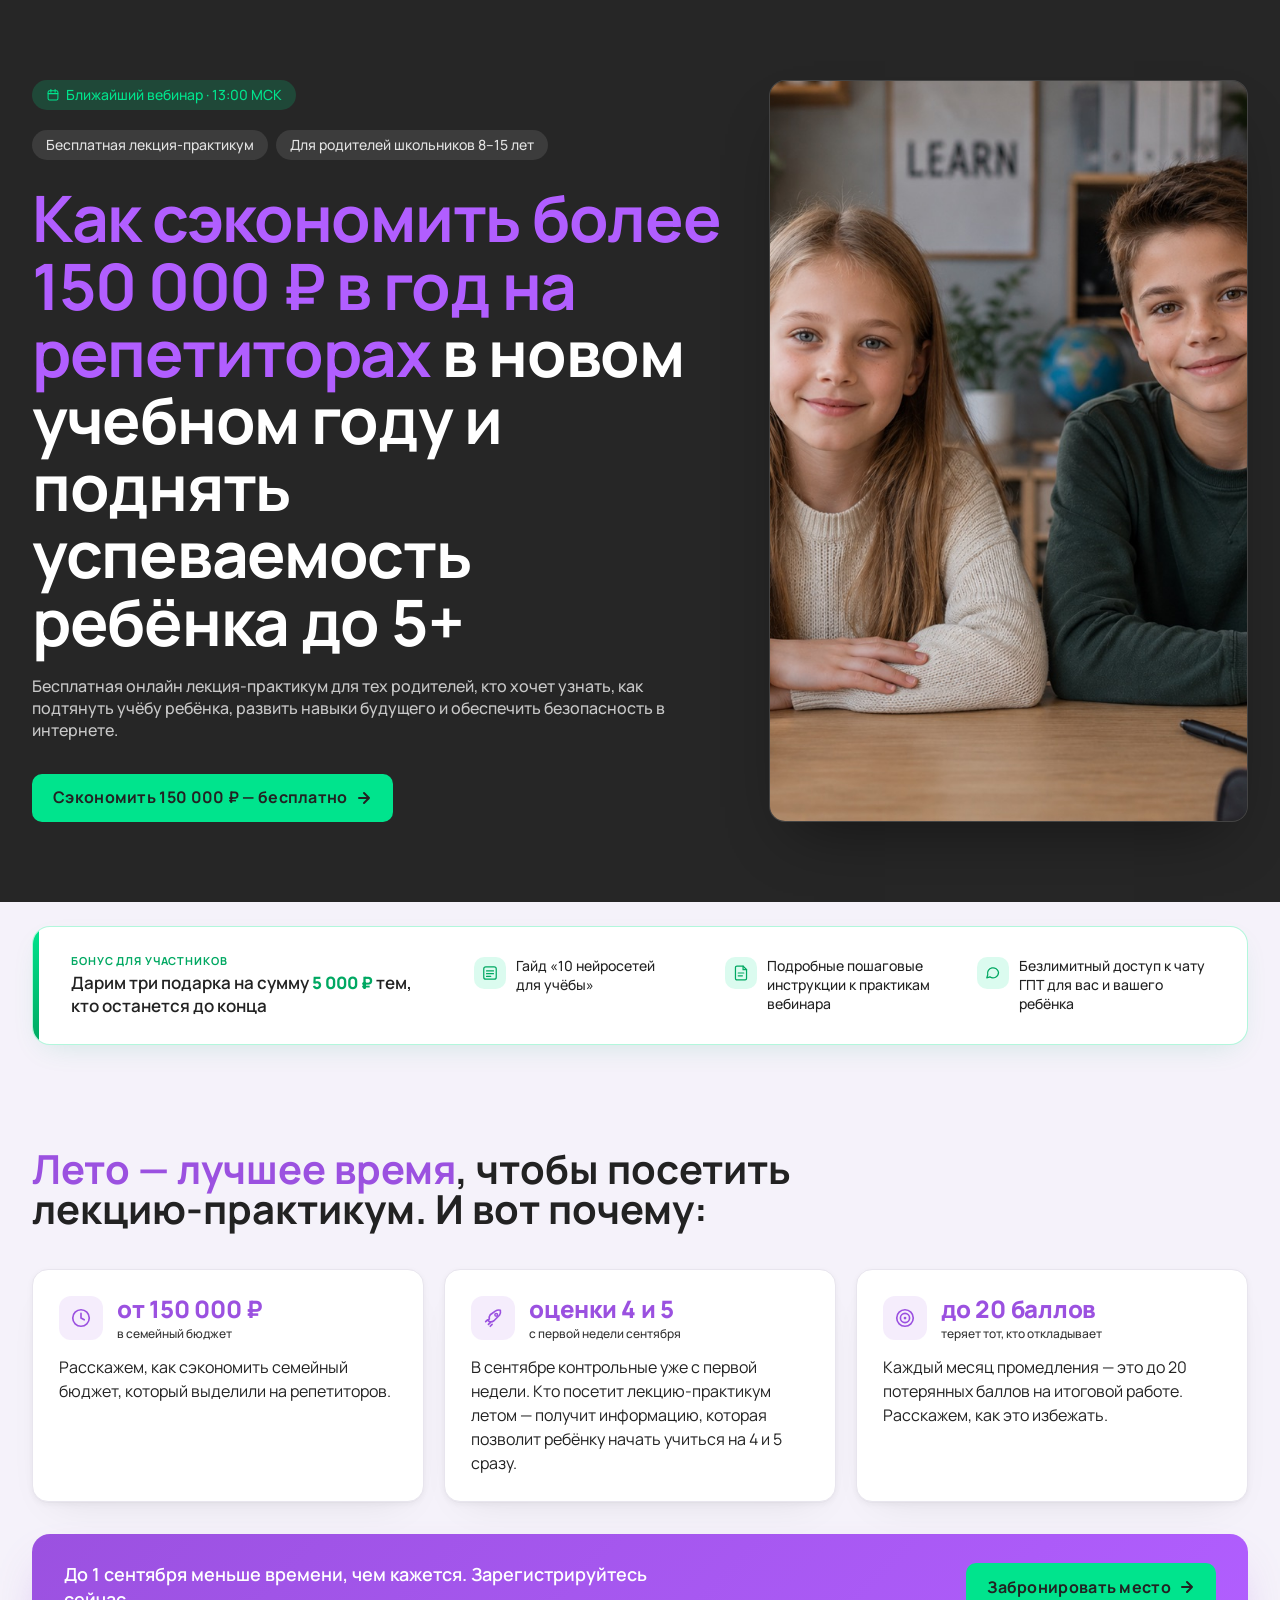
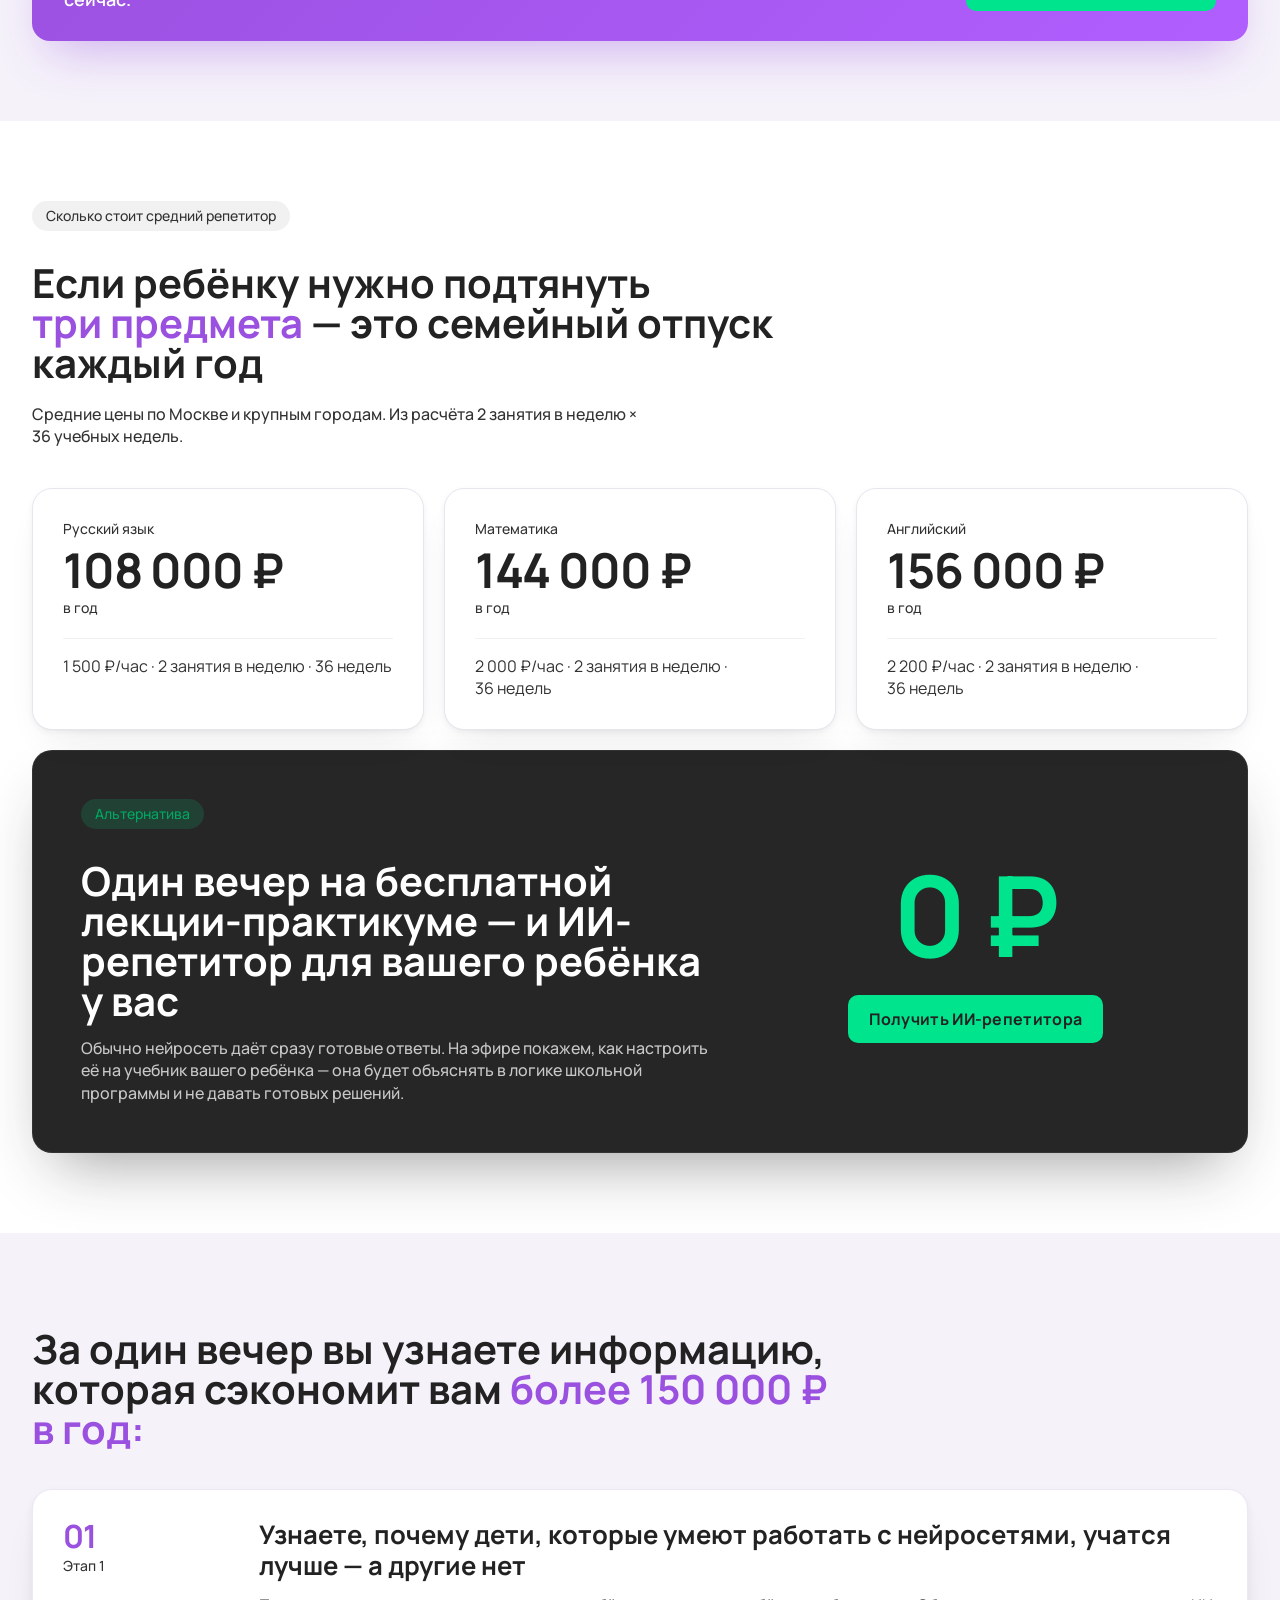
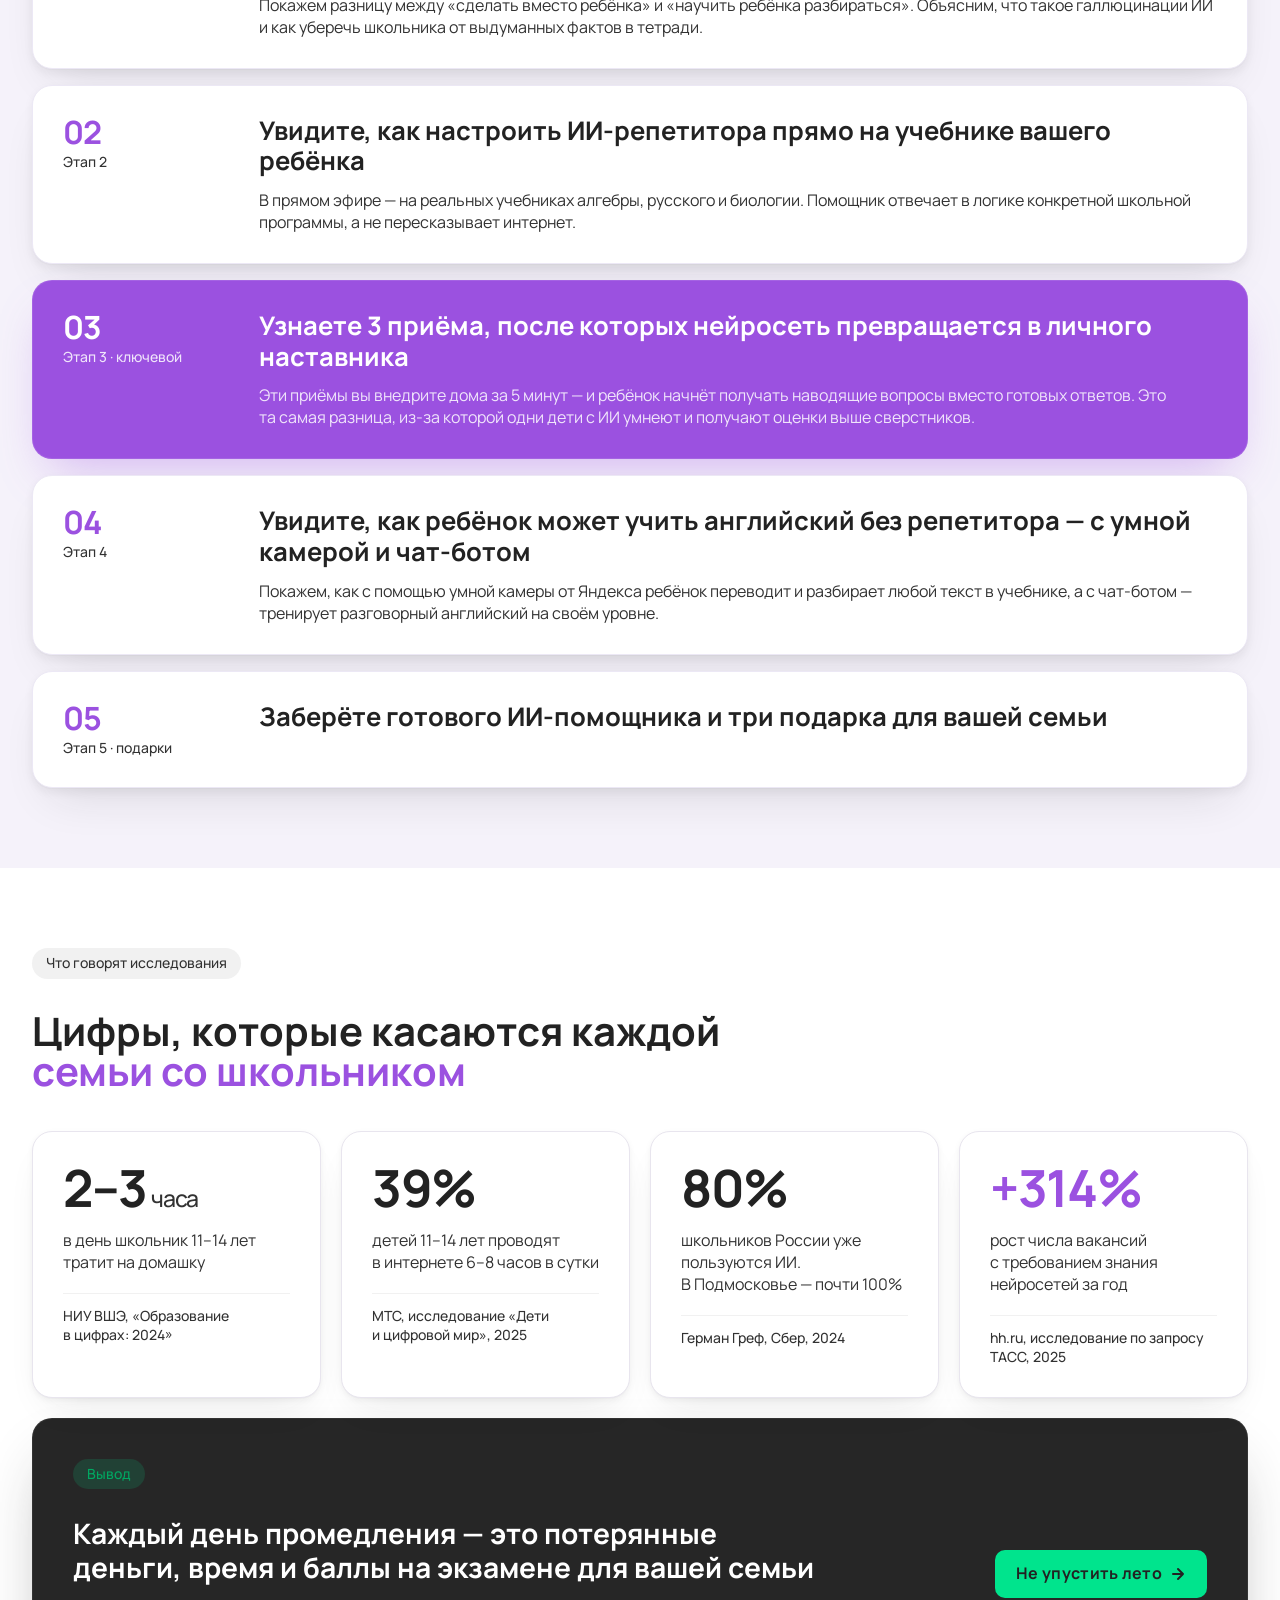
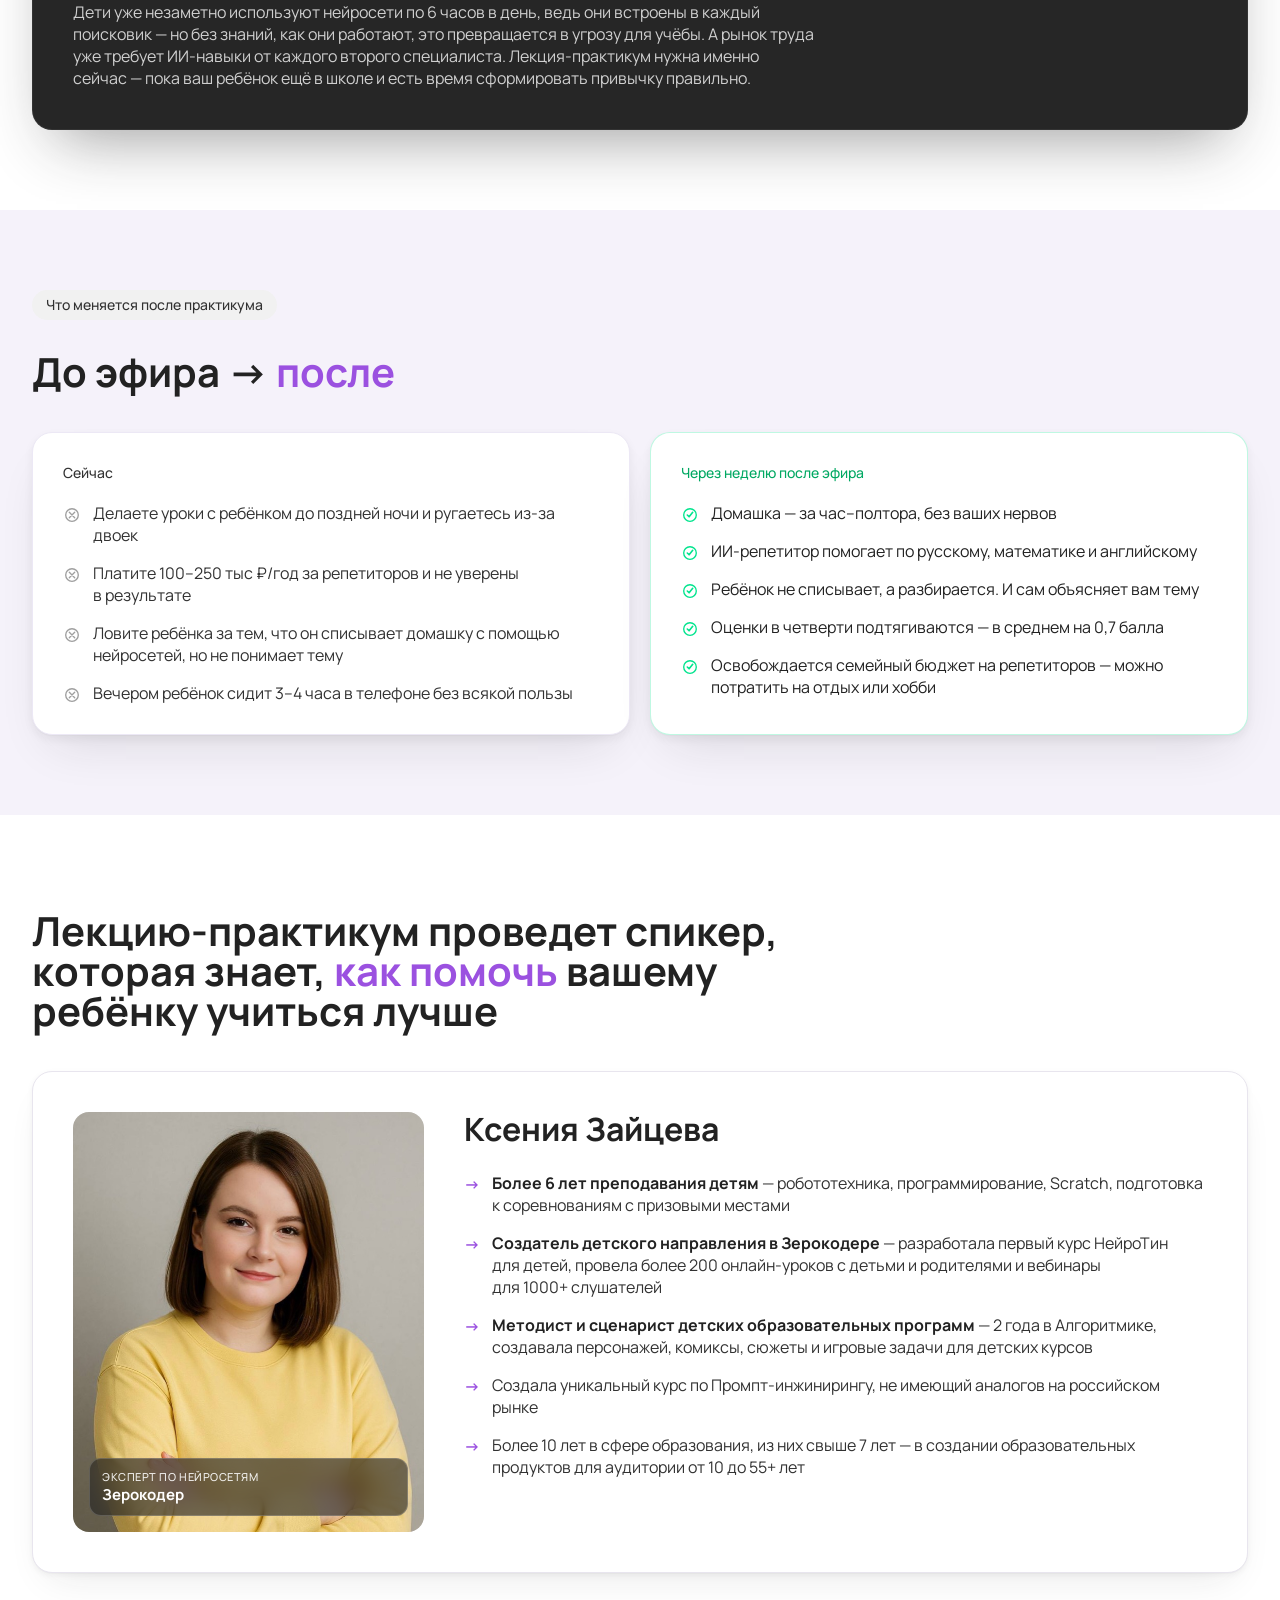
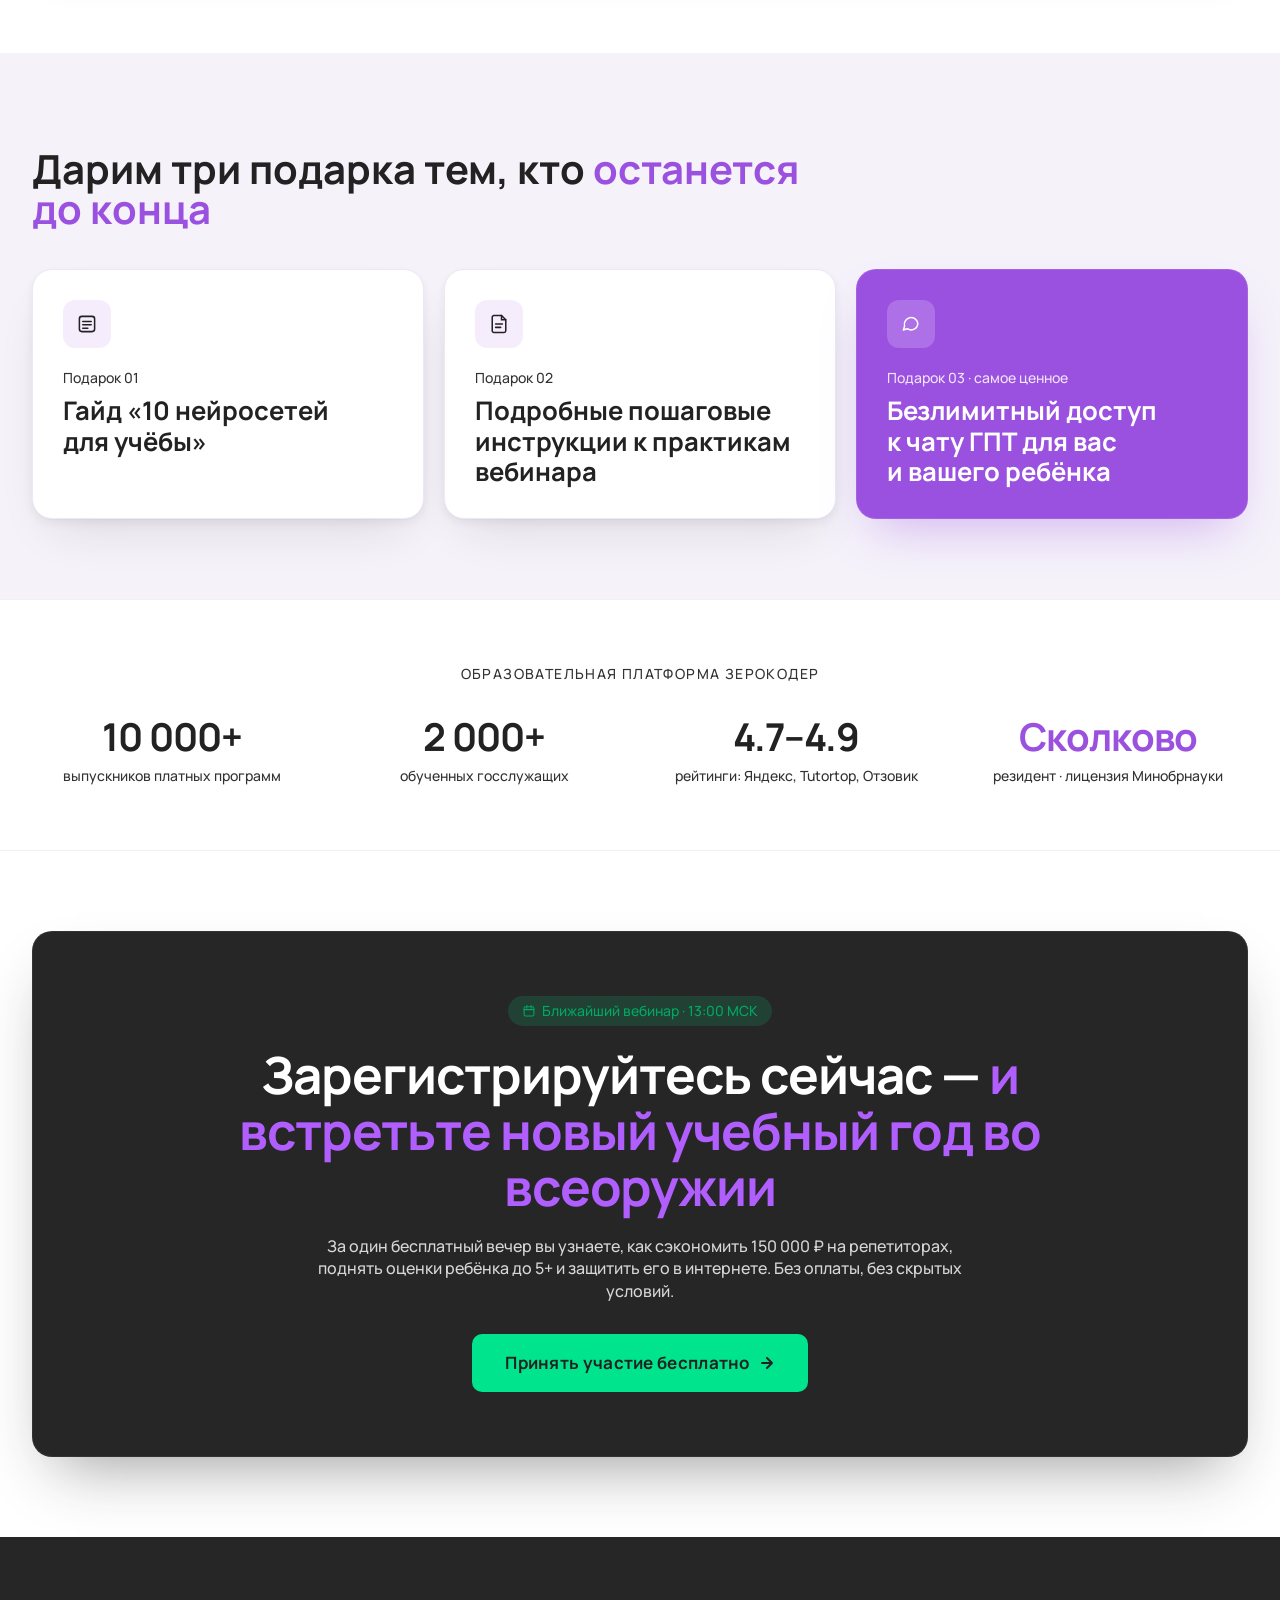
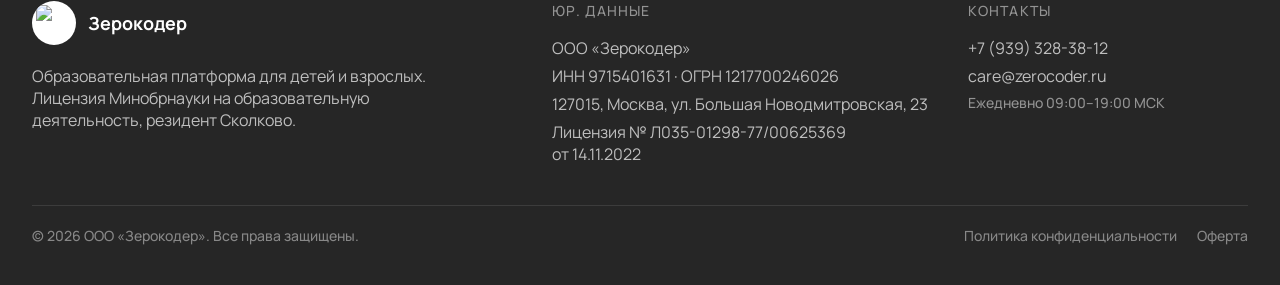
==== commit aa499bb3: "Персонализированные CTA, заметная полоса подарков, новый Final CTA, оптимизация фото (PNG→JPEG, −1.9" ====
--- a/practical-lecture-for-parents-of-schoolchildren-aged-8-15-neuro1/index.html
+++ b/practical-lecture-for-parents-of-schoolchildren-aged-8-15-neuro1/index.html
@@ -1,4 +1,4 @@
-<!DOCTYPE html><html lang="ru"><head><meta charSet="utf-8"/><meta name="viewport" content="width=device-width, initial-scale=1"/><link rel="preload" as="image" href="https://mc.yandex.ru/watch/72085663"/><link rel="preload" as="image" href="https://top-fwz1.mail.ru/counter?id=3739769;js=na"/><link rel="preload" as="image" href="/practical-lecture-for-parents-of-schoolchildren-aged-8-15-neuro1/kids-hero.png"/><link rel="stylesheet" href="/practical-lecture-for-parents-of-schoolchildren-aged-8-15-neuro1/_next/static/css/b6ebb1d842633d29.css" data-precedence="next"/><link rel="preload" as="script" fetchPriority="low" href="/practical-lecture-for-parents-of-schoolchildren-aged-8-15-neuro1/_next/static/chunks/webpack-57ee0ee06fdf9028.js"/><script src="/practical-lecture-for-parents-of-schoolchildren-aged-8-15-neuro1/_next/static/chunks/fd9d1056-23bdddb1df3a91c8.js" async=""></script><script src="/practical-lecture-for-parents-of-schoolchildren-aged-8-15-neuro1/_next/static/chunks/23-f78f01f528532427.js" async=""></script><script src="/practical-lecture-for-parents-of-schoolchildren-aged-8-15-neuro1/_next/static/chunks/main-app-892aa60a8b2bd960.js" async=""></script><script src="/practical-lecture-for-parents-of-schoolchildren-aged-8-15-neuro1/_next/static/chunks/app/page-d16a711431cda85d.js" async=""></script><link rel="preconnect" href="https://fonts.googleapis.com"/><link rel="preconnect" href="https://fonts.gstatic.com" crossorigin=""/><title>Бесплатный практикум: как поднять успеваемость ребёнка без репетитора — Зерокодер</title><meta name="description" content="Бесплатный онлайн-практикум для родителей школьников 8–15 лет. За 60 минут соберём ИИ-репетитора на учебнике вашего ребёнка и сэкономим до 150 000 ₽ в год на репетиторах."/><script type="text/javascript">(function(m,e,t,r,i,k,a){
+<!DOCTYPE html><html lang="ru"><head><meta charSet="utf-8"/><meta name="viewport" content="width=device-width, initial-scale=1"/><link rel="preload" as="image" href="https://mc.yandex.ru/watch/72085663"/><link rel="preload" as="image" href="https://top-fwz1.mail.ru/counter?id=3739769;js=na"/><link rel="preload" as="image" href="/practical-lecture-for-parents-of-schoolchildren-aged-8-15-neuro1/kids-hero.jpg"/><link rel="stylesheet" href="/practical-lecture-for-parents-of-schoolchildren-aged-8-15-neuro1/_next/static/css/bbb1298c2027b246.css" data-precedence="next"/><link rel="preload" as="script" fetchPriority="low" href="/practical-lecture-for-parents-of-schoolchildren-aged-8-15-neuro1/_next/static/chunks/webpack-57ee0ee06fdf9028.js"/><script src="/practical-lecture-for-parents-of-schoolchildren-aged-8-15-neuro1/_next/static/chunks/fd9d1056-23bdddb1df3a91c8.js" async=""></script><script src="/practical-lecture-for-parents-of-schoolchildren-aged-8-15-neuro1/_next/static/chunks/23-f78f01f528532427.js" async=""></script><script src="/practical-lecture-for-parents-of-schoolchildren-aged-8-15-neuro1/_next/static/chunks/main-app-892aa60a8b2bd960.js" async=""></script><script src="/practical-lecture-for-parents-of-schoolchildren-aged-8-15-neuro1/_next/static/chunks/app/page-6446650775ccbbba.js" async=""></script><link rel="preconnect" href="https://fonts.googleapis.com"/><link rel="preconnect" href="https://fonts.gstatic.com" crossorigin=""/><title>Бесплатный практикум: как поднять успеваемость ребёнка без репетитора — Зерокодер</title><meta name="description" content="Бесплатный онлайн-практикум для родителей школьников 8–15 лет. За 60 минут соберём ИИ-репетитора на учебнике вашего ребёнка и сэкономим до 150 000 ₽ в год на репетиторах."/><script type="text/javascript">(function(m,e,t,r,i,k,a){
   m[i]=m[i]||function(){(m[i].a=m[i].a||[]).push(arguments)};
   m[i].l=1*new Date();
   for (var j = 0; j < document.scripts.length; j++) {if (document.scripts[j].src === r) { return; }}
@@ -12,4 +12,4 @@
   ts.src = "https://top-fwz1.mail.ru/js/code.js";
   var f = function () {var s = d.getElementsByTagName("script")[0]; s.parentNode.insertBefore(ts, s);};
   if (w.opera == "[object Opera]") { d.addEventListener("DOMContentLoaded", f, false); } else { f(); }
-})(document, window, "tmr-code");</script><link rel="stylesheet" href="https://fonts.googleapis.com/css2?family=Manrope:wght@400;500;600;700;800&amp;display=swap"/><script src="/practical-lecture-for-parents-of-schoolchildren-aged-8-15-neuro1/_next/static/chunks/polyfills-78c92fac7aa8fdd8.js" noModule=""></script></head><body><noscript><div><img src="https://mc.yandex.ru/watch/72085663" style="position:absolute;left:-9999px" alt=""/><img src="https://top-fwz1.mail.ru/counter?id=3739769;js=na" style="position:absolute;left:-9999px" alt="Top.Mail.Ru"/></div></noscript><main id="main"><section id="top" class="section section-dark"><div class="container-zc"><div class="grid lg:grid-cols-12 gap-8 lg:gap-12 items-center lg:items-stretch"><div class="lg:col-span-7"><div class="flex items-center gap-2 mb-5"><span class="pill pill-emerald"><svg width="14" height="14" viewBox="0 0 20 20" fill="none" aria-hidden="true"><rect x="3" y="4" width="14" height="13" rx="2" stroke="currentColor" stroke-width="1.5"></rect><path d="M3 8h14M7 2v4M13 2v4" stroke="currentColor" stroke-width="1.5" stroke-linecap="round"></path></svg> <!-- -->Ближайший вебинар · 13:00 МСК</span></div><div class="flex flex-wrap items-center gap-2 mb-6"><span class="pill">Бесплатная лекция-практикум</span><span class="pill">Для родителей школьников 8–15 лет</span></div><h1 class="h1 mb-5"><span style="color:var(--accent-heliotrope)">Как сэкономить более 150 000 ₽ в год на репетиторах</span> в новом учебном году и поднять успеваемость ребёнка до 5+</h1><p class="lead max-w-2xl mb-8" style="color:rgba(255,255,255,0.75)">Бесплатная онлайн лекция-практикум для тех родителей, кто хочет узнать, как подтянуть учёбу ребёнка, развить навыки будущего и обеспечить безопасность в интернете.</p><div class="flex flex-wrap items-center gap-3"><a href="#register" data-open-register="" class="btn btn-cta">Принять участие бесплатно<svg width="16" height="16" viewBox="0 0 16 16" fill="none" aria-hidden="true"><path d="M3 8h10M8 3l5 5-5 5" stroke="currentColor" stroke-width="2" stroke-linecap="round" stroke-linejoin="round"></path></svg></a></div></div><div class="lg:col-span-5 lg:flex"><div class="hero-photo aspect-[4/3] sm:aspect-[3/2] lg:aspect-auto lg:flex-1 lg:h-full lg:min-h-[420px] rounded-2xl relative overflow-hidden mx-auto lg:mx-0 w-full" style="max-width:34rem"><img src="/practical-lecture-for-parents-of-schoolchildren-aged-8-15-neuro1/kids-hero.png" alt="Ученики за уроком" class="absolute inset-0 w-full h-full object-cover" loading="eager"/></div></div></div></div></section><section id="gifts-top" aria-label="Подарки участникам" class="section-tinted"><div class="container-zc" style="padding-top:1rem;padding-bottom:1rem"><div class="gifts-strip"><span class="gifts-strip-label">3 подарка участникам:</span><ul class="gifts-strip-list"><li class="gifts-strip-item"><span class="gifts-strip-icon" aria-hidden="true"><svg width="16" height="16" viewBox="0 0 26 26" fill="none" aria-hidden="true"><rect x="4" y="4" width="18" height="18" rx="3" stroke="currentColor" stroke-width="1.8"></rect><path d="M8 10h10M8 14h10M8 18h6" stroke="currentColor" stroke-width="1.8" stroke-linecap="round"></path></svg></span><span class="gifts-strip-text">Гайд «10 нейросетей для учёбы»</span></li><li class="gifts-strip-item"><span class="gifts-strip-icon" aria-hidden="true"><svg width="16" height="16" viewBox="0 0 26 26" fill="none" aria-hidden="true"><path d="M5 21V5a2 2 0 012-2h9l5 5v13a2 2 0 01-2 2H7a2 2 0 01-2-2z" stroke="currentColor" stroke-width="1.8"></path><path d="M16 3v5h5M9 13h8M9 17h6" stroke="currentColor" stroke-width="1.8" stroke-linecap="round"></path></svg></span><span class="gifts-strip-text">Подробные пошаговые инструкции к практикам вебинара</span></li><li class="gifts-strip-item"><span class="gifts-strip-icon" aria-hidden="true"><svg width="16" height="16" viewBox="0 0 26 26" fill="none" aria-hidden="true"><path d="M21 12a8 8 0 01-12.5 6.6L4 20l1.4-4.5A8 8 0 1121 12z" stroke="currentColor" stroke-width="1.8" stroke-linejoin="round"></path></svg></span><span class="gifts-strip-text">Безлимитный доступ к чату ГПТ для вас и вашего ребёнка</span></li></ul></div></div></section><section class="section section-tinted"><div class="container-zc"><div class="max-w-3xl mb-8 md:mb-10"><h2 class="h2"><span class="accent">Лето — лучшее время</span>, чтобы посетить лекцию-практикум. И вот почему:</h2></div><div class="grid sm:grid-cols-2 lg:grid-cols-3 gap-4 md:gap-5"><div class="reason-card"><div class="reason-card-head"><div class="reason-icon" aria-hidden="true"><svg width="22" height="22" viewBox="0 0 24 24" fill="none" aria-hidden="true"><circle cx="12" cy="12" r="9" stroke="currentColor" stroke-width="1.8"></circle><path d="M12 7v5l3.5 2" stroke="currentColor" stroke-width="1.8" stroke-linecap="round"></path></svg></div><div class="reason-stat"><span class="reason-stat-value">от 150 000 ₽</span><span class="reason-stat-label">в семейный бюджет</span></div></div><p class="reason-text">Расскажем, как сэкономить семейный бюджет, который выделили на репетиторов.</p></div><div class="reason-card"><div class="reason-card-head"><div class="reason-icon" aria-hidden="true"><svg width="22" height="22" viewBox="0 0 24 24" fill="none" aria-hidden="true"><path d="M14.5 4.5C16 3.5 18 3 20 3.5 20.5 5.5 20 7.5 19 9l-6 6c-1.5 1-3 1.5-4.5 1L8 16l-1.5-1.5L8 13c-.5-1.5 0-3 1-4.5l5.5-4z" stroke="currentColor" stroke-width="1.8" stroke-linejoin="round"></path><path d="M9 17l-2 2M11 19l-2 2M6 14l-2 2" stroke="currentColor" stroke-width="1.8" stroke-linecap="round"></path><circle cx="15.5" cy="8.5" r="1.5" stroke="currentColor" stroke-width="1.6"></circle></svg></div><div class="reason-stat"><span class="reason-stat-value">оценки 4 и 5</span><span class="reason-stat-label">с первой недели сентября</span></div></div><p class="reason-text">В сентябре контрольные уже с первой недели. Кто посетит лекцию-практикум летом — получит информацию, которая позволит ребёнку начать учиться на 4 и 5 сразу.</p></div><div class="reason-card"><div class="reason-card-head"><div class="reason-icon" aria-hidden="true"><svg width="22" height="22" viewBox="0 0 24 24" fill="none" aria-hidden="true"><circle cx="12" cy="12" r="9" stroke="currentColor" stroke-width="1.8"></circle><circle cx="12" cy="12" r="5" stroke="currentColor" stroke-width="1.8"></circle><circle cx="12" cy="12" r="1.5" fill="currentColor"></circle></svg></div><div class="reason-stat"><span class="reason-stat-value">до 20 баллов</span><span class="reason-stat-label">теряет тот, кто откладывает</span></div></div><p class="reason-text">Каждый месяц промедления — это до 20 потерянных баллов на итоговой работе. Расскажем, как это избежать.</p></div></div><div class="mt-6 md:mt-8 reason-cta"><div class="reason-cta-inner"><p class="reason-cta-text">До 1 сентября меньше времени, чем кажется. Зарегистрируйтесь сейчас.</p><a href="#register" data-open-register="" class="btn btn-cta reason-cta-btn">Принять участие бесплатно<svg width="16" height="16" viewBox="0 0 16 16" fill="none" aria-hidden="true"><path d="M3 8h10M8 3l5 5-5 5" stroke="currentColor" stroke-width="2" stroke-linecap="round" stroke-linejoin="round"></path></svg></a></div></div></div></section><section class="section"><div class="container-zc"><div class="max-w-3xl mb-8 md:mb-10"><span class="pill mb-4 inline-flex">Сколько стоит средний репетитор</span><h2 class="h2 mt-4">Если ребёнку нужно подтянуть <span class="accent">три предмета</span> — это семейный отпуск каждый год</h2><p class="lead mt-5 max-w-2xl">Средние цены по Москве и крупным городам. Из расчёта 2 занятия в неделю × 36 учебных недель.</p></div><div class="grid sm:grid-cols-2 lg:grid-cols-3 gap-4 md:gap-5"><div class="card"><div class="caption mb-2">Русский язык</div><div class="font-bold tracking-tight whitespace-nowrap" style="font-size:clamp(2rem, 4vw, 3rem);line-height:1">108 000 ₽</div><div class="caption mt-1 mb-5">в год</div><hr class="hr-soft mb-4"/><div class="body" style="color:var(--n-ink-2)">1 500 ₽/час · 2 занятия в неделю · 36 недель</div></div><div class="card"><div class="caption mb-2">Математика</div><div class="font-bold tracking-tight whitespace-nowrap" style="font-size:clamp(2rem, 4vw, 3rem);line-height:1">144 000 ₽</div><div class="caption mt-1 mb-5">в год</div><hr class="hr-soft mb-4"/><div class="body" style="color:var(--n-ink-2)">2 000 ₽/час · 2 занятия в неделю · 36 недель</div></div><div class="card"><div class="caption mb-2">Английский</div><div class="font-bold tracking-tight whitespace-nowrap" style="font-size:clamp(2rem, 4vw, 3rem);line-height:1">156 000 ₽</div><div class="caption mt-1 mb-5">в год</div><hr class="hr-soft mb-4"/><div class="body" style="color:var(--n-ink-2)">2 200 ₽/час · 2 занятия в неделю · 36 недель</div></div></div><div class="mt-5" id="altCta"><div class="card card-dark p-6 md:p-8 lg:p-12"><div class="grid md:grid-cols-12 gap-6 md:gap-8 items-center"><div class="md:col-span-7"><span class="pill-emerald pill mb-4 inline-flex">Альтернатива</span><h3 class="h2 mt-4 mb-4" style="color:var(--n-white)">Один вечер на бесплатной лекции-практикуме — и ИИ-репетитор для вашего ребёнка у вас</h3><p class="lead" style="color:rgba(255,255,255,0.75)">Обычно нейросеть даёт сразу готовые ответы. На эфире покажем, как настроить её на учебник вашего ребёнка — она будет объяснять в логике школьной программы и не давать готовых решений.</p></div><div class="md:col-span-5 flex flex-col items-center justify-center text-center"><div class="font-bold tracking-tight whitespace-nowrap mb-6" style="font-size:clamp(4rem, 9vw, 7rem);line-height:1;color:var(--surface-cta)">0 ₽</div><a href="#register" data-open-register="" class="btn btn-cta">Принять участие</a></div></div></div></div></div></section><section id="program" class="section section-tinted"><div class="container-zc"><div class="max-w-4xl mb-8 md:mb-10"><h2 class="h2 mt-4">За один вечер вы узнаете информацию, которая сэкономит вам <span class="accent">более 150 000 ₽ в год:</span></h2></div><div class="space-y-4"><div class="card "><div class="grid md:grid-cols-12 gap-5 md:gap-6 items-start"><div class="md:col-span-2"><div class="font-bold tracking-tight accent" style="font-size:2rem;line-height:1">01</div><div class="caption mt-1">Этап 1</div></div><div class="md:col-span-10"><h3 class="h3 mb-3">Узнаете, почему дети, которые умеют работать с нейросетями, учатся лучше — а другие нет</h3><p class="body" style="color:var(--n-ink-2)">Покажем разницу между «сделать вместо ребёнка» и «научить ребёнка разбираться». Объясним, что такое галлюцинации ИИ и как уберечь школьника от выдуманных фактов в тетради.</p></div></div></div><div class="card "><div class="grid md:grid-cols-12 gap-5 md:gap-6 items-start"><div class="md:col-span-2"><div class="font-bold tracking-tight accent" style="font-size:2rem;line-height:1">02</div><div class="caption mt-1">Этап 2</div></div><div class="md:col-span-10"><h3 class="h3 mb-3">Увидите, как настроить ИИ-репетитора прямо на учебнике вашего ребёнка</h3><p class="body" style="color:var(--n-ink-2)">В прямом эфире — на реальных учебниках алгебры, русского и биологии. Помощник отвечает в логике конкретной школьной программы, а не пересказывает интернет.</p></div></div></div><div class="card card-accent"><div class="grid md:grid-cols-12 gap-5 md:gap-6 items-start"><div class="md:col-span-2"><div class="font-bold tracking-tight text-white" style="font-size:2rem;line-height:1">03</div><div class="caption mt-1" style="color:rgba(255,255,255,0.85)">Этап 3 · ключевой</div></div><div class="md:col-span-10"><h3 class="h3 mb-3" style="color:var(--n-white)">Узнаете 3 приёма, после которых нейросеть превращается в личного наставника</h3><p class="body" style="color:rgba(255,255,255,0.85)">Эти приёмы вы внедрите дома за 5 минут — и ребёнок начнёт получать наводящие вопросы вместо готовых ответов. Это та самая разница, из-за которой одни дети с ИИ умнеют и получают оценки выше сверстников.</p></div></div></div><div class="card "><div class="grid md:grid-cols-12 gap-5 md:gap-6 items-start"><div class="md:col-span-2"><div class="font-bold tracking-tight accent" style="font-size:2rem;line-height:1">04</div><div class="caption mt-1">Этап 4</div></div><div class="md:col-span-10"><h3 class="h3 mb-3">Увидите, как ребёнок может учить английский без репетитора — с умной камерой и чат-ботом</h3><p class="body" style="color:var(--n-ink-2)">Покажем, как с помощью умной камеры от Яндекса ребёнок переводит и разбирает любой текст в учебнике, а с чат-ботом — тренирует разговорный английский на своём уровне.</p></div></div></div><div class="card "><div class="grid md:grid-cols-12 gap-5 md:gap-6 items-start"><div class="md:col-span-2"><div class="font-bold tracking-tight accent" style="font-size:2rem;line-height:1">05</div><div class="caption mt-1">Этап 5 · подарки</div></div><div class="md:col-span-10"><h3 class="h3 ">Заберёте готового ИИ-помощника и три подарка для вашей семьи</h3></div></div></div></div></div></section><section class="section"><div class="container-zc"><div class="max-w-4xl mb-8 md:mb-10"><span class="pill mb-4 inline-flex">Что говорят исследования</span><h2 class="h2 mt-4">Цифры, которые касаются каждой <span class="accent whitespace-nowrap">семьи со школьником</span></h2></div><div class="grid md:grid-cols-2 lg:grid-cols-4 gap-4 md:gap-5"><div class="card"><div class="font-bold tracking-tight whitespace-nowrap " style="font-size:clamp(2.25rem, 4vw, 3.25rem);line-height:1;color:var(--n-ink)">2–3<span class="ml-1" style="font-size:0.45em;color:var(--n-ink-2);font-weight:500">часа</span></div><div class="body mt-4 mb-5" style="color:var(--n-ink-2)">в день школьник 11–14 лет тратит на домашку</div><hr class="hr-soft mb-3"/><div class="caption">НИУ ВШЭ, «Образование в цифрах: 2024»</div></div><div class="card"><div class="font-bold tracking-tight whitespace-nowrap " style="font-size:clamp(2.25rem, 4vw, 3.25rem);line-height:1;color:var(--n-ink)">39%</div><div class="body mt-4 mb-5" style="color:var(--n-ink-2)">детей 11–14 лет проводят в интернете 6–8 часов в сутки</div><hr class="hr-soft mb-3"/><div class="caption">МТС, исследование «Дети и цифровой мир», 2025</div></div><div class="card"><div class="font-bold tracking-tight whitespace-nowrap " style="font-size:clamp(2.25rem, 4vw, 3.25rem);line-height:1;color:var(--n-ink)">80%</div><div class="body mt-4 mb-5" style="color:var(--n-ink-2)">школьников России уже пользуются ИИ. В Подмосковье — почти 100%</div><hr class="hr-soft mb-3"/><div class="caption">Герман Греф, Сбер, 2024</div></div><div class="card"><div class="font-bold tracking-tight whitespace-nowrap accent" style="font-size:clamp(2.25rem, 4vw, 3.25rem);line-height:1">+314%</div><div class="body mt-4 mb-5" style="color:var(--n-ink-2)">рост числа вакансий с требованием знания нейросетей за год</div><hr class="hr-soft mb-3"/><div class="caption">hh.ru, исследование по запросу ТАСС, 2025</div></div></div><div class="mt-4 md:mt-5" id="researchConclusion"><div class="card card-dark p-6 md:p-8 lg:p-10"><div class="grid lg:grid-cols-12 gap-6 lg:gap-10 items-center"><div class="lg:col-span-8"><span class="pill pill-emerald mb-4 inline-flex">Вывод</span><h3 class="h3 mt-3 mb-4" style="color:var(--n-white);font-size:clamp(1.375rem, 2.2vw, 1.875rem);line-height:1.2">Каждый день промедления — это потерянные деньги, время и баллы на экзамене для вашей семьи</h3><p class="body" style="color:rgba(255,255,255,0.78)">Дети уже незаметно используют нейросети по 6 часов в день, ведь они встроены в каждый поисковик — но без знаний, как они работают, это превращается в угрозу для учёбы. А рынок труда уже требует ИИ-навыки от каждого второго специалиста. Лекция-практикум нужна именно сейчас — пока ваш ребёнок ещё в школе и есть время сформировать привычку правильно.</p></div><div class="lg:col-span-4 flex lg:justify-end"><a href="#register" data-open-register="" class="btn btn-cta">Принять участие бесплатно<svg width="16" height="16" viewBox="0 0 16 16" fill="none" aria-hidden="true"><path d="M3 8h10M8 3l5 5-5 5" stroke="currentColor" stroke-width="2" stroke-linecap="round" stroke-linejoin="round"></path></svg></a></div></div></div></div></div></section><section class="section section-tinted"><div class="container-zc"><div class="max-w-3xl mb-8 md:mb-10"><span class="pill mb-4 inline-flex">Что меняется после практикума</span><h2 class="h2 mt-4">До эфира → <span class="accent">после</span></h2></div><div class="grid md:grid-cols-2 gap-4 md:gap-5"><div class="card"><div class="caption mb-5">Сейчас</div><ul class="space-y-4"><li class="flex gap-3 body" style="color:var(--n-ink-2)"><span class="flex-shrink-0 mt-1" style="color:#9F9F9F"><svg width="18" height="18" viewBox="0 0 20 20" fill="none" aria-hidden="true"><circle cx="10" cy="10" r="7" stroke="currentColor" stroke-width="1.5"></circle><path d="M7 7l6 6M13 7l-6 6" stroke="currentColor" stroke-width="1.5" stroke-linecap="round"></path></svg></span><span>Делаете уроки с ребёнком до поздней ночи и ругаетесь из-за двоек</span></li><li class="flex gap-3 body" style="color:var(--n-ink-2)"><span class="flex-shrink-0 mt-1" style="color:#9F9F9F"><svg width="18" height="18" viewBox="0 0 20 20" fill="none" aria-hidden="true"><circle cx="10" cy="10" r="7" stroke="currentColor" stroke-width="1.5"></circle><path d="M7 7l6 6M13 7l-6 6" stroke="currentColor" stroke-width="1.5" stroke-linecap="round"></path></svg></span><span>Платите 100–250 тыс ₽/год за репетиторов и не уверены в результате</span></li><li class="flex gap-3 body" style="color:var(--n-ink-2)"><span class="flex-shrink-0 mt-1" style="color:#9F9F9F"><svg width="18" height="18" viewBox="0 0 20 20" fill="none" aria-hidden="true"><circle cx="10" cy="10" r="7" stroke="currentColor" stroke-width="1.5"></circle><path d="M7 7l6 6M13 7l-6 6" stroke="currentColor" stroke-width="1.5" stroke-linecap="round"></path></svg></span><span>Ловите ребёнка за тем, что он списывает домашку с помощью нейросетей, но не понимает тему</span></li><li class="flex gap-3 body" style="color:var(--n-ink-2)"><span class="flex-shrink-0 mt-1" style="color:#9F9F9F"><svg width="18" height="18" viewBox="0 0 20 20" fill="none" aria-hidden="true"><circle cx="10" cy="10" r="7" stroke="currentColor" stroke-width="1.5"></circle><path d="M7 7l6 6M13 7l-6 6" stroke="currentColor" stroke-width="1.5" stroke-linecap="round"></path></svg></span><span>Вечером ребёнок сидит 3–4 часа в телефоне без всякой пользы</span></li></ul></div><div class="card" style="background:var(--n-white);border:1px solid rgba(0,228,141,0.25)"><div class="caption mb-5" style="color:#00A862">Через неделю после эфира</div><ul class="space-y-4"><li class="flex gap-3 body" style="color:var(--n-ink)"><span class="flex-shrink-0 mt-1" style="color:var(--surface-cta)"><svg width="18" height="18" viewBox="0 0 20 20" fill="none" aria-hidden="true"><circle cx="10" cy="10" r="7" stroke="currentColor" stroke-width="1.5"></circle><path d="M7 10l2 2 4-5" stroke="currentColor" stroke-width="1.8" stroke-linecap="round" stroke-linejoin="round"></path></svg></span><span>Домашка — за час–полтора, без ваших нервов</span></li><li class="flex gap-3 body" style="color:var(--n-ink)"><span class="flex-shrink-0 mt-1" style="color:var(--surface-cta)"><svg width="18" height="18" viewBox="0 0 20 20" fill="none" aria-hidden="true"><circle cx="10" cy="10" r="7" stroke="currentColor" stroke-width="1.5"></circle><path d="M7 10l2 2 4-5" stroke="currentColor" stroke-width="1.8" stroke-linecap="round" stroke-linejoin="round"></path></svg></span><span>ИИ-репетитор помогает по русскому, математике и английскому</span></li><li class="flex gap-3 body" style="color:var(--n-ink)"><span class="flex-shrink-0 mt-1" style="color:var(--surface-cta)"><svg width="18" height="18" viewBox="0 0 20 20" fill="none" aria-hidden="true"><circle cx="10" cy="10" r="7" stroke="currentColor" stroke-width="1.5"></circle><path d="M7 10l2 2 4-5" stroke="currentColor" stroke-width="1.8" stroke-linecap="round" stroke-linejoin="round"></path></svg></span><span>Ребёнок не списывает, а разбирается. И сам объясняет вам тему</span></li><li class="flex gap-3 body" style="color:var(--n-ink)"><span class="flex-shrink-0 mt-1" style="color:var(--surface-cta)"><svg width="18" height="18" viewBox="0 0 20 20" fill="none" aria-hidden="true"><circle cx="10" cy="10" r="7" stroke="currentColor" stroke-width="1.5"></circle><path d="M7 10l2 2 4-5" stroke="currentColor" stroke-width="1.8" stroke-linecap="round" stroke-linejoin="round"></path></svg></span><span>Оценки в четверти подтягиваются — в среднем на 0,7 балла</span></li><li class="flex gap-3 body" style="color:var(--n-ink)"><span class="flex-shrink-0 mt-1" style="color:var(--surface-cta)"><svg width="18" height="18" viewBox="0 0 20 20" fill="none" aria-hidden="true"><circle cx="10" cy="10" r="7" stroke="currentColor" stroke-width="1.5"></circle><path d="M7 10l2 2 4-5" stroke="currentColor" stroke-width="1.8" stroke-linecap="round" stroke-linejoin="round"></path></svg></span><span>Освобождается семейный бюджет на репетиторов — можно потратить на отдых или хобби</span></li></ul></div></div></div></section><section id="speaker" class="section"><div class="container-zc"><div class="max-w-3xl mb-8 md:mb-10"><h2 class="h2 mt-4">Лекцию-практикум проведет спикер, которая знает, <span class="accent">как помочь</span> вашему ребёнку учиться лучше</h2></div><div class="card p-6 md:p-8 lg:p-10"><div class="grid md:grid-cols-12 gap-6 md:gap-10 md:items-stretch"><div class="md:col-span-4"><div class="aspect-[4/5] md:aspect-auto md:h-full md:min-h-[420px] rounded-2xl relative overflow-hidden bg-seashell"><img src="/practical-lecture-for-parents-of-schoolchildren-aged-8-15-neuro1/zaitseva.jpg" alt="Ксения Зайцева" class="absolute inset-0 w-full h-full object-cover" style="object-position:center top" loading="lazy"/><div class="absolute bottom-3 left-3 right-3 md:bottom-4 md:left-4 md:right-4 rounded-xl px-3 py-2.5" style="background:rgba(34,34,34,0.62);border:1px solid rgba(255,255,255,0.18);backdrop-filter:blur(10px);-webkit-backdrop-filter:blur(10px)"><div class="caption" style="color:rgba(255,255,255,0.9);letter-spacing:0.05em;text-transform:uppercase;font-size:0.6875rem">Эксперт по нейросетям</div><div class="font-bold text-white" style="font-size:0.9375rem">Зерокодер</div></div></div></div><div class="md:col-span-8"><h3 class="font-bold mb-6" style="font-size:clamp(1.5rem, 2.5vw, 2rem);line-height:1.1">Ксения Зайцева</h3><ul class="space-y-4"><li class="flex gap-3"><span class="accent font-bold flex-shrink-0" style="font-size:1rem;line-height:1.5">→</span><span class="body" style="color:var(--n-ink-2)"><strong style="color:var(--n-ink)">Более 6 лет преподавания детям</strong> — робототехника, программирование, Scratch, подготовка к соревнованиям с призовыми местами</span></li><li class="flex gap-3"><span class="accent font-bold flex-shrink-0" style="font-size:1rem;line-height:1.5">→</span><span class="body" style="color:var(--n-ink-2)"><strong style="color:var(--n-ink)">Создатель детского направления в Зерокодере</strong> — разработала первый курс НейроТин для детей, провела более 200 онлайн-уроков с детьми и родителями и вебинары для 1000+ слушателей</span></li><li class="flex gap-3"><span class="accent font-bold flex-shrink-0" style="font-size:1rem;line-height:1.5">→</span><span class="body" style="color:var(--n-ink-2)"><strong style="color:var(--n-ink)">Методист и сценарист детских образовательных программ</strong> — 2 года в Алгоритмике, создавала персонажей, комиксы, сюжеты и игровые задачи для детских курсов</span></li><li class="flex gap-3"><span class="accent font-bold flex-shrink-0" style="font-size:1rem;line-height:1.5">→</span><span class="body" style="color:var(--n-ink-2)">Создала уникальный курс по Промпт-инжинирингу, не имеющий аналогов на российском рынке</span></li><li class="flex gap-3"><span class="accent font-bold flex-shrink-0" style="font-size:1rem;line-height:1.5">→</span><span class="body" style="color:var(--n-ink-2)">Более 10 лет в сфере образования, из них свыше 7 лет — в создании образовательных продуктов для аудитории от 10 до 55+ лет</span></li></ul></div></div></div></div></section><section id="gifts" class="section section-tinted"><div class="container-zc"><div class="max-w-3xl mb-8 md:mb-10"><h2 class="h2 mt-4">Дарим три подарка тем, кто <span class="accent">останется до конца</span></h2></div><div class="grid sm:grid-cols-2 lg:grid-cols-3 gap-4 md:gap-5"><div class="card "><div class="w-12 h-12 rounded-xl flex items-center justify-center mb-5" style="background:rgba(155,81,224,0.10)"><svg width="22" height="22" viewBox="0 0 26 26" fill="none" aria-hidden="true"><rect x="4" y="4" width="18" height="18" rx="3" stroke="currentColor" stroke-width="1.8"></rect><path d="M8 10h10M8 14h10M8 18h6" stroke="currentColor" stroke-width="1.8" stroke-linecap="round"></path></svg></div><div class="caption mb-2">Подарок 01</div><h3 class="h3">Гайд «10 нейросетей для учёбы»</h3></div><div class="card "><div class="w-12 h-12 rounded-xl flex items-center justify-center mb-5" style="background:rgba(155,81,224,0.10)"><svg width="22" height="22" viewBox="0 0 26 26" fill="none" aria-hidden="true"><path d="M5 21V5a2 2 0 012-2h9l5 5v13a2 2 0 01-2 2H7a2 2 0 01-2-2z" stroke="currentColor" stroke-width="1.8"></path><path d="M16 3v5h5M9 13h8M9 17h6" stroke="currentColor" stroke-width="1.8" stroke-linecap="round"></path></svg></div><div class="caption mb-2">Подарок 02</div><h3 class="h3">Подробные пошаговые инструкции к практикам вебинара</h3></div><div class="card card-accent"><div class="w-12 h-12 rounded-xl flex items-center justify-center mb-5" style="background:rgba(255,255,255,0.18)"><svg width="22" height="22" viewBox="0 0 26 26" fill="none" aria-hidden="true"><path d="M21 12a8 8 0 01-12.5 6.6L4 20l1.4-4.5A8 8 0 1121 12z" stroke="currentColor" stroke-width="1.8" stroke-linejoin="round"></path></svg></div><div class="caption mb-2" style="color:rgba(255,255,255,0.85)">Подарок 03 · самое ценное</div><h3 class="h3">Безлимитный доступ к чату ГПТ для вас и вашего ребёнка</h3></div></div></div></section><section class="section" style="border-top:1px solid var(--n-seashell);border-bottom:1px solid var(--n-seashell);padding-top:4rem;padding-bottom:4rem"><div class="container-zc"><div class="caption text-center mb-8" style="text-transform:uppercase;letter-spacing:0.1em">Образовательная платформа Зерокодер</div><div class="grid grid-cols-2 lg:grid-cols-4 gap-6 md:gap-8"><div class="text-center"><div class="font-bold tracking-tight whitespace-nowrap " style="font-size:clamp(1.5rem, 3vw, 2.5rem);line-height:1.1;color:var(--n-ink)">10 000+</div><div class="caption mt-2">выпускников платных программ</div></div><div class="text-center"><div class="font-bold tracking-tight whitespace-nowrap " style="font-size:clamp(1.5rem, 3vw, 2.5rem);line-height:1.1;color:var(--n-ink)">2 000+</div><div class="caption mt-2">обученных госслужащих</div></div><div class="text-center"><div class="font-bold tracking-tight whitespace-nowrap " style="font-size:clamp(1.5rem, 3vw, 2.5rem);line-height:1.1;color:var(--n-ink)">4.7–4.9</div><div class="caption mt-2">рейтинги: Яндекс, Tutortop, Отзовик</div></div><div class="text-center"><div class="font-bold tracking-tight whitespace-nowrap accent" style="font-size:clamp(1.5rem, 3vw, 2.5rem);line-height:1.1">Сколково</div><div class="caption mt-2">резидент · лицензия Минобрнауки</div></div></div></div></section><section id="register" class="section"><div class="container-zc"><div class="card card-dark p-6 md:p-10 lg:p-16 text-center"><div class="max-w-4xl mx-auto"><div class="flex justify-center mb-5"><span class="pill pill-emerald"><svg width="14" height="14" viewBox="0 0 20 20" fill="none" aria-hidden="true"><rect x="3" y="4" width="14" height="13" rx="2" stroke="currentColor" stroke-width="1.5"></rect><path d="M3 8h14M7 2v4M13 2v4" stroke="currentColor" stroke-width="1.5" stroke-linecap="round"></path></svg> <!-- -->Ближайший вебинар · 13:00 МСК</span></div><h2 class="mb-5 font-bold" style="color:var(--n-white);font-size:clamp(1.625rem, 4vw, 3.25rem);line-height:1.1;letter-spacing:-0.02em"><span style="color:var(--accent-heliotrope)">Как сэкономить более 150 000 ₽ в год на репетиторах</span> в новом учебном году и поднять успеваемость ребёнка до 5+</h2><p class="lead mx-auto mb-8 max-w-2xl" style="color:rgba(255,255,255,0.78)">Бесплатная онлайн лекция-практикум для тех родителей, кто хочет узнать, как подтянуть учёбу ребёнка, развить навыки будущего и обеспечить безопасность в интернете.</p><a href="#register" data-open-register="" class="btn btn-cta" style="padding:18px 32px;font-size:1.0625rem">Принять участие бесплатно<svg width="16" height="16" viewBox="0 0 16 16" fill="none" aria-hidden="true"><path d="M3 8h10M8 3l5 5-5 5" stroke="currentColor" stroke-width="2" stroke-linecap="round" stroke-linejoin="round"></path></svg></a></div></div></div></section><footer class="section" style="background:var(--n-shark);color:rgba(255,255,255,0.7);padding-top:4rem;padding-bottom:2.5rem"><div class="container-zc"><div class="grid md:grid-cols-12 gap-8 mb-10"><div class="md:col-span-5"><div class="flex items-center gap-3 mb-5"><span class="w-11 h-11 rounded-full flex items-center justify-center overflow-hidden flex-shrink-0" style="background:var(--n-white)"><img src="/practical-lecture-for-parents-of-schoolchildren-aged-8-15-neuro1/zerocoder-logo.png" alt="Зерокодер" class="w-9 h-9 object-contain" loading="lazy"/></span><span class="font-bold text-lg" style="color:var(--n-white)">Зерокодер</span></div><p class="body max-w-md" style="color:rgba(255,255,255,0.7)">Образовательная платформа для детей и взрослых. Лицензия Минобрнауки на образовательную деятельность, резидент Сколково.</p></div><div class="md:col-span-4"><div class="caption mb-4" style="color:rgba(255,255,255,0.5);text-transform:uppercase;letter-spacing:0.08em">Юр. данные</div><div class="body space-y-1.5" style="color:rgba(255,255,255,0.7)"><div>ООО «Зерокодер»</div><div>ИНН 9715401631 · ОГРН 1217700246026</div><div>127015, Москва, ул. Большая Новодмитровская, 23</div><div>Лицензия № Л035-01298-77/00625369 от 14.11.2022</div></div></div><div class="md:col-span-3"><div class="caption mb-4" style="color:rgba(255,255,255,0.5);text-transform:uppercase;letter-spacing:0.08em">Контакты</div><div class="body space-y-1.5" style="color:rgba(255,255,255,0.7)"><div><a href="tel:+79393283812" class="hover:text-white" style="transition:var(--transition-default)">+7 (939) 328-38-12</a></div><div><a href="mailto:care@zerocoder.ru" class="hover:text-white" style="transition:var(--transition-default)">care@zerocoder.ru</a></div><div class="caption mt-3" style="color:rgba(255,255,255,0.5)">Ежедневно 09:00–19:00 МСК</div></div></div></div><hr class="hr-soft mb-5" style="background:rgba(255,255,255,0.10)"/><div class="flex flex-col md:flex-row gap-3 md:items-center md:justify-between caption" style="color:rgba(255,255,255,0.45)"><div>© 2026 ООО «Зерокодер». Все права защищены.</div><div class="flex gap-5"><a href="https://zerocoder.ru/privacy" class="hover:text-white" style="transition:var(--transition-default)">Политика конфиденциальности</a><a href="https://zerocoder.ru/terms" class="hover:text-white" style="transition:var(--transition-default)">Оферта</a></div></div></div></footer><div id="floatCta" class="float-cta"><a href="#register" data-open-register="" class="btn btn-cta">Принять участие бесплатно<svg width="16" height="16" viewBox="0 0 16 16" fill="none" aria-hidden="true"><path d="M3 8h10M8 3l5 5-5 5" stroke="currentColor" stroke-width="2" stroke-linecap="round" stroke-linejoin="round"></path></svg></a></div></main><script src="/practical-lecture-for-parents-of-schoolchildren-aged-8-15-neuro1/_next/static/chunks/webpack-57ee0ee06fdf9028.js" async=""></script><script>(self.__next_f=self.__next_f||[]).push([0]);self.__next_f.push([2,null])</script><script>self.__next_f.push([1,"1:HL[\"/practical-lecture-for-parents-of-schoolchildren-aged-8-15-neuro1/_next/static/css/b6ebb1d842633d29.css\",\"style\"]\n"])</script><script>self.__next_f.push([1,"2:I[5751,[],\"\"]\n4:I[7765,[\"931\",\"static/chunks/app/page-d16a711431cda85d.js\"],\"default\"]\n5:I[8520,[\"931\",\"static/chunks/app/page-d16a711431cda85d.js\"],\"default\"]\n6:I[8282,[\"931\",\"static/chunks/app/page-d16a711431cda85d.js\"],\"default\"]\n7:I[8370,[\"931\",\"static/chunks/app/page-d16a711431cda85d.js\"],\"default\"]\n8:I[9275,[],\"\"]\n9:I[1343,[],\"\"]\nb:I[6130,[],\"\"]\nc:[]\n"])</script><script>self.__next_f.push([1,"0:[[[\"$\",\"link\",\"0\",{\"rel\":\"stylesheet\",\"href\":\"/practical-lecture-for-parents-of-schoolchildren-aged-8-15-neuro1/_next/static/css/b6ebb1d842633d29.css\",\"precedence\":\"next\",\"crossOrigin\":\"$undefined\"}]],[\"$\",\"$L2\",null,{\"buildId\":\"z9yMsH-wDbWi5eySTI0Aw\",\"assetPrefix\":\"/practical-lecture-for-parents-of-schoolchildren-aged-8-15-neuro1\",\"initialCanonicalUrl\":\"/\",\"initialTree\":[\"\",{\"children\":[\"__PAGE__\",{}]},\"$undefined\",\"$undefined\",true],\"initialSeedData\":[\"\",{\"children\":[\"__PAGE__\",{},[[\"$L3\",[\"$\",\"main\",null,{\"id\":\"main\",\"children\":[[\"$\",\"$L4\",null,{}],[\"$\",\"section\",null,{\"id\":\"top\",\"className\":\"section section-dark\",\"children\":[\"$\",\"div\",null,{\"className\":\"container-zc\",\"children\":[\"$\",\"div\",null,{\"className\":\"grid lg:grid-cols-12 gap-8 lg:gap-12 items-center lg:items-stretch\",\"children\":[[\"$\",\"div\",null,{\"className\":\"lg:col-span-7\",\"children\":[[\"$\",\"div\",null,{\"className\":\"flex items-center gap-2 mb-5\",\"children\":[\"$\",\"$L5\",null,{}]}],[\"$\",\"div\",null,{\"className\":\"flex flex-wrap items-center gap-2 mb-6\",\"children\":[[\"$\",\"span\",\"Бесплатная лекция-практикум\",{\"className\":\"pill\",\"children\":\"Бесплатная лекция-практикум\"}],[\"$\",\"span\",\"Для родителей школьников 8–15 лет\",{\"className\":\"pill\",\"children\":\"Для родителей школьников 8–15 лет\"}]]}],[\"$\",\"h1\",null,{\"className\":\"h1 mb-5\",\"children\":[[\"$\",\"span\",null,{\"style\":{\"color\":\"var(--accent-heliotrope)\"},\"children\":\"Как сэкономить более 150 000 ₽ в год на репетиторах\"}],\" в новом учебном году и поднять успеваемость ребёнка до 5+\"]}],[\"$\",\"p\",null,{\"className\":\"lead max-w-2xl mb-8\",\"style\":{\"color\":\"rgba(255,255,255,0.75)\"},\"children\":\"Бесплатная онлайн лекция-практикум для тех родителей, кто хочет узнать, как подтянуть учёбу ребёнка, развить навыки будущего и обеспечить безопасность в интернете.\"}],[\"$\",\"div\",null,{\"className\":\"flex flex-wrap items-center gap-3\",\"children\":[\"$\",\"a\",null,{\"href\":\"#register\",\"data-open-register\":\"\",\"className\":\"btn btn-cta\",\"children\":[\"Принять участие бесплатно\",[\"$\",\"svg\",null,{\"width\":16,\"height\":16,\"viewBox\":\"0 0 16 16\",\"fill\":\"none\",\"aria-hidden\":true,\"children\":[\"$\",\"path\",null,{\"d\":\"M3 8h10M8 3l5 5-5 5\",\"stroke\":\"currentColor\",\"strokeWidth\":\"2\",\"strokeLinecap\":\"round\",\"strokeLinejoin\":\"round\"}]}]]}]}]]}],[\"$\",\"div\",null,{\"className\":\"lg:col-span-5 lg:flex\",\"children\":[\"$\",\"div\",null,{\"className\":\"hero-photo aspect-[4/3] sm:aspect-[3/2] lg:aspect-auto lg:flex-1 lg:h-full lg:min-h-[420px] rounded-2xl relative overflow-hidden mx-auto lg:mx-0 w-full\",\"style\":{\"maxWidth\":\"34rem\"},\"children\":[\"$\",\"img\",null,{\"src\":\"/practical-lecture-for-parents-of-schoolchildren-aged-8-15-neuro1/kids-hero.png\",\"alt\":\"Ученики за уроком\",\"className\":\"absolute inset-0 w-full h-full object-cover\",\"loading\":\"eager\"}]}]}]]}]}]}],[\"$\",\"section\",null,{\"id\":\"gifts-top\",\"aria-label\":\"Подарки участникам\",\"className\":\"section-tinted\",\"children\":[\"$\",\"div\",null,{\"className\":\"container-zc\",\"style\":{\"paddingTop\":\"1rem\",\"paddingBottom\":\"1rem\"},\"children\":[\"$\",\"div\",null,{\"className\":\"gifts-strip\",\"children\":[[\"$\",\"span\",null,{\"className\":\"gifts-strip-label\",\"children\":\"3 подарка участникам:\"}],[\"$\",\"ul\",null,{\"className\":\"gifts-strip-list\",\"children\":[[\"$\",\"li\",\"0\",{\"className\":\"gifts-strip-item\",\"children\":[[\"$\",\"span\",null,{\"className\":\"gifts-strip-icon\",\"aria-hidden\":true,\"children\":[\"$\",\"svg\",null,{\"width\":16,\"height\":16,\"viewBox\":\"0 0 26 26\",\"fill\":\"none\",\"aria-hidden\":true,\"children\":[[\"$\",\"rect\",null,{\"x\":\"4\",\"y\":\"4\",\"width\":\"18\",\"height\":\"18\",\"rx\":\"3\",\"stroke\":\"currentColor\",\"strokeWidth\":\"1.8\"}],[\"$\",\"path\",null,{\"d\":\"M8 10h10M8 14h10M8 18h6\",\"stroke\":\"currentColor\",\"strokeWidth\":\"1.8\",\"strokeLinecap\":\"round\"}]]}]}],[\"$\",\"span\",null,{\"className\":\"gifts-strip-text\",\"children\":\"Гайд «10 нейросетей для учёбы»\"}]]}],[\"$\",\"li\",\"1\",{\"className\":\"gifts-strip-item\",\"children\":[[\"$\",\"span\",null,{\"className\":\"gifts-strip-icon\",\"aria-hidden\":true,\"children\":[\"$\",\"svg\",null,{\"width\":16,\"height\":16,\"viewBox\":\"0 0 26 26\",\"fill\":\"none\",\"aria-hidden\":true,\"children\":[[\"$\",\"path\",null,{\"d\":\"M5 21V5a2 2 0 012-2h9l5 5v13a2 2 0 01-2 2H7a2 2 0 01-2-2z\",\"stroke\":\"currentColor\",\"strokeWidth\":\"1.8\"}],[\"$\",\"path\",null,{\"d\":\"M16 3v5h5M9 13h8M9 17h6\",\"stroke\":\"currentColor\",\"strokeWidth\":\"1.8\",\"strokeLinecap\":\"round\"}]]}]}],[\"$\",\"span\",null,{\"className\":\"gifts-strip-text\",\"children\":\"Подробные пошаговые инструкции к практикам вебинара\"}]]}],[\"$\",\"li\",\"2\",{\"className\":\"gifts-strip-item\",\"children\":[[\"$\",\"span\",null,{\"className\":\"gifts-strip-icon\",\"aria-hidden\":true,\"children\":[\"$\",\"svg\",null,{\"width\":16,\"height\":16,\"viewBox\":\"0 0 26 26\",\"fill\":\"none\",\"aria-hidden\":true,\"children\":[\"$\",\"path\",null,{\"d\":\"M21 12a8 8 0 01-12.5 6.6L4 20l1.4-4.5A8 8 0 1121 12z\",\"stroke\":\"currentColor\",\"strokeWidth\":\"1.8\",\"strokeLinejoin\":\"round\"}]}]}],[\"$\",\"span\",null,{\"className\":\"gifts-strip-text\",\"children\":\"Безлимитный доступ к чату ГПТ для вас и вашего ребёнка\"}]]}]]}]]}]}]}],[\"$\",\"section\",null,{\"className\":\"section section-tinted\",\"children\":[\"$\",\"div\",null,{\"className\":\"container-zc\",\"children\":[[\"$\",\"div\",null,{\"className\":\"max-w-3xl mb-8 md:mb-10\",\"children\":[\"$\",\"h2\",null,{\"className\":\"h2\",\"children\":[[\"$\",\"span\",null,{\"className\":\"accent\",\"children\":\"Лето — лучшее время\"}],\", чтобы посетить лекцию-практикум. И вот почему:\"]}]}],[\"$\",\"div\",null,{\"className\":\"grid sm:grid-cols-2 lg:grid-cols-3 gap-4 md:gap-5\",\"children\":[[\"$\",\"div\",\"0\",{\"className\":\"reason-card\",\"children\":[[\"$\",\"div\",null,{\"className\":\"reason-card-head\",\"children\":[[\"$\",\"div\",null,{\"className\":\"reason-icon\",\"aria-hidden\":true,\"children\":[\"$\",\"svg\",null,{\"width\":22,\"height\":22,\"viewBox\":\"0 0 24 24\",\"fill\":\"none\",\"aria-hidden\":true,\"children\":[[\"$\",\"circle\",null,{\"cx\":\"12\",\"cy\":\"12\",\"r\":\"9\",\"stroke\":\"currentColor\",\"strokeWidth\":\"1.8\"}],[\"$\",\"path\",null,{\"d\":\"M12 7v5l3.5 2\",\"stroke\":\"currentColor\",\"strokeWidth\":\"1.8\",\"strokeLinecap\":\"round\"}]]}]}],[\"$\",\"div\",null,{\"className\":\"reason-stat\",\"children\":[[\"$\",\"span\",null,{\"className\":\"reason-stat-value\",\"children\":\"от 150 000 ₽\"}],[\"$\",\"span\",null,{\"className\":\"reason-stat-label\",\"children\":\"в семейный бюджет\"}]]}]]}],[\"$\",\"p\",null,{\"className\":\"reason-text\",\"children\":\"Расскажем, как сэкономить семейный бюджет, который выделили на репетиторов.\"}]]}],[\"$\",\"div\",\"1\",{\"className\":\"reason-card\",\"children\":[[\"$\",\"div\",null,{\"className\":\"reason-card-head\",\"children\":[[\"$\",\"div\",null,{\"className\":\"reason-icon\",\"aria-hidden\":true,\"children\":[\"$\",\"svg\",null,{\"width\":22,\"height\":22,\"viewBox\":\"0 0 24 24\",\"fill\":\"none\",\"aria-hidden\":true,\"children\":[[\"$\",\"path\",null,{\"d\":\"M14.5 4.5C16 3.5 18 3 20 3.5 20.5 5.5 20 7.5 19 9l-6 6c-1.5 1-3 1.5-4.5 1L8 16l-1.5-1.5L8 13c-.5-1.5 0-3 1-4.5l5.5-4z\",\"stroke\":\"currentColor\",\"strokeWidth\":\"1.8\",\"strokeLinejoin\":\"round\"}],[\"$\",\"path\",null,{\"d\":\"M9 17l-2 2M11 19l-2 2M6 14l-2 2\",\"stroke\":\"currentColor\",\"strokeWidth\":\"1.8\",\"strokeLinecap\":\"round\"}],[\"$\",\"circle\",null,{\"cx\":\"15.5\",\"cy\":\"8.5\",\"r\":\"1.5\",\"stroke\":\"currentColor\",\"strokeWidth\":\"1.6\"}]]}]}],[\"$\",\"div\",null,{\"className\":\"reason-stat\",\"children\":[[\"$\",\"span\",null,{\"className\":\"reason-stat-value\",\"children\":\"оценки 4 и 5\"}],[\"$\",\"span\",null,{\"className\":\"reason-stat-label\",\"children\":\"с первой недели сентября\"}]]}]]}],[\"$\",\"p\",null,{\"className\":\"reason-text\",\"children\":\"В сентябре контрольные уже с первой недели. Кто посетит лекцию-практикум летом — получит информацию, которая позволит ребёнку начать учиться на 4 и 5 сразу.\"}]]}],[\"$\",\"div\",\"2\",{\"className\":\"reason-card\",\"children\":[[\"$\",\"div\",null,{\"className\":\"reason-card-head\",\"children\":[[\"$\",\"div\",null,{\"className\":\"reason-icon\",\"aria-hidden\":true,\"children\":[\"$\",\"svg\",null,{\"width\":22,\"height\":22,\"viewBox\":\"0 0 24 24\",\"fill\":\"none\",\"aria-hidden\":true,\"children\":[[\"$\",\"circle\",null,{\"cx\":\"12\",\"cy\":\"12\",\"r\":\"9\",\"stroke\":\"currentColor\",\"strokeWidth\":\"1.8\"}],[\"$\",\"circle\",null,{\"cx\":\"12\",\"cy\":\"12\",\"r\":\"5\",\"stroke\":\"currentColor\",\"strokeWidth\":\"1.8\"}],[\"$\",\"circle\",null,{\"cx\":\"12\",\"cy\":\"12\",\"r\":\"1.5\",\"fill\":\"currentColor\"}]]}]}],[\"$\",\"div\",null,{\"className\":\"reason-stat\",\"children\":[[\"$\",\"span\",null,{\"className\":\"reason-stat-value\",\"children\":\"до 20 баллов\"}],[\"$\",\"span\",null,{\"className\":\"reason-stat-label\",\"children\":\"теряет тот, кто откладывает\"}]]}]]}],[\"$\",\"p\",null,{\"className\":\"reason-text\",\"children\":\"Каждый месяц промедления — это до 20 потерянных баллов на итоговой работе. Расскажем, как это избежать.\"}]]}]]}],[\"$\",\"div\",null,{\"className\":\"mt-6 md:mt-8 reason-cta\",\"children\":[\"$\",\"div\",null,{\"className\":\"reason-cta-inner\",\"children\":[[\"$\",\"p\",null,{\"className\":\"reason-cta-text\",\"children\":\"До 1 сентября меньше времени, чем кажется. Зарегистрируйтесь сейчас.\"}],[\"$\",\"a\",null,{\"href\":\"#register\",\"data-open-register\":\"\",\"className\":\"btn btn-cta reason-cta-btn\",\"children\":[\"Принять участие бесплатно\",[\"$\",\"svg\",null,{\"width\":16,\"height\":16,\"viewBox\":\"0 0 16 16\",\"fill\":\"none\",\"aria-hidden\":true,\"children\":[\"$\",\"path\",null,{\"d\":\"M3 8h10M8 3l5 5-5 5\",\"stroke\":\"currentColor\",\"strokeWidth\":\"2\",\"strokeLinecap\":\"round\",\"strokeLinejoin\":\"round\"}]}]]}]]}]}]]}]}],[\"$\",\"section\",null,{\"className\":\"section\",\"children\":[\"$\",\"div\",null,{\"className\":\"container-zc\",\"children\":[[\"$\",\"div\",null,{\"className\":\"max-w-3xl mb-8 md:mb-10\",\"children\":[[\"$\",\"span\",null,{\"className\":\"pill mb-4 inline-flex\",\"children\":\"Сколько стоит средний репетитор\"}],[\"$\",\"h2\",null,{\"className\":\"h2 mt-4\",\"children\":[\"Если ребёнку нужно подтянуть \",[\"$\",\"span\",null,{\"className\":\"accent\",\"children\":\"три предмета\"}],\" — это семейный отпуск каждый год\"]}],[\"$\",\"p\",null,{\"className\":\"lead mt-5 max-w-2xl\",\"children\":\"Средние цены по Москве и крупным городам. Из расчёта 2 занятия в неделю × 36 учебных недель.\"}]]}],[\"$\",\"div\",null,{\"className\":\"grid sm:grid-cols-2 lg:grid-cols-3 gap-4 md:gap-5\",\"children\":[[\"$\",\"div\",\"0\",{\"className\":\"card\",\"children\":[[\"$\",\"div\",null,{\"className\":\"caption mb-2\",\"children\":\"Русский язык\"}],[\"$\",\"div\",null,{\"className\":\"font-bold tracking-tight whitespace-nowrap\",\"style\":{\"fontSize\":\"clamp(2rem, 4vw, 3rem)\",\"lineHeight\":1},\"children\":\"108 000 ₽\"}],[\"$\",\"div\",null,{\"className\":\"caption mt-1 mb-5\",\"children\":\"в год\"}],[\"$\",\"hr\",null,{\"className\":\"hr-soft mb-4\"}],[\"$\",\"div\",null,{\"className\":\"body\",\"style\":{\"color\":\"var(--n-ink-2)\"},\"children\":\"1 500 ₽/час · 2 занятия в неделю · 36 недель\"}]]}],[\"$\",\"div\",\"1\",{\"className\":\"card\",\"children\":[[\"$\",\"div\",null,{\"className\":\"caption mb-2\",\"children\":\"Математика\"}],[\"$\",\"div\",null,{\"className\":\"font-bold tracking-tight whitespace-nowrap\",\"style\":{\"fontSize\":\"clamp(2rem, 4vw, 3rem)\",\"lineHeight\":1},\"children\":\"144 000 ₽\"}],[\"$\",\"div\",null,{\"className\":\"caption mt-1 mb-5\",\"children\":\"в год\"}],[\"$\",\"hr\",null,{\"className\":\"hr-soft mb-4\"}],[\"$\",\"div\",null,{\"className\":\"body\",\"style\":{\"color\":\"var(--n-ink-2)\"},\"children\":\"2 000 ₽/час · 2 занятия в неделю · 36 недель\"}]]}],[\"$\",\"div\",\"2\",{\"className\":\"card\",\"children\":[[\"$\",\"div\",null,{\"className\":\"caption mb-2\",\"children\":\"Английский\"}],[\"$\",\"div\",null,{\"className\":\"font-bold tracking-tight whitespace-nowrap\",\"style\":{\"fontSize\":\"clamp(2rem, 4vw, 3rem)\",\"lineHeight\":1},\"children\":\"156 000 ₽\"}],[\"$\",\"div\",null,{\"className\":\"caption mt-1 mb-5\",\"children\":\"в год\"}],[\"$\",\"hr\",null,{\"className\":\"hr-soft mb-4\"}],[\"$\",\"div\",null,{\"className\":\"body\",\"style\":{\"color\":\"var(--n-ink-2)\"},\"children\":\"2 200 ₽/час · 2 занятия в неделю · 36 недель\"}]]}]]}],[\"$\",\"div\",null,{\"className\":\"mt-5\",\"id\":\"altCta\",\"children\":[\"$\",\"div\",null,{\"className\":\"card card-dark p-6 md:p-8 lg:p-12\",\"children\":[\"$\",\"div\",null,{\"className\":\"grid md:grid-cols-12 gap-6 md:gap-8 items-center\",\"children\":[[\"$\",\"div\",null,{\"className\":\"md:col-span-7\",\"children\":[[\"$\",\"span\",null,{\"className\":\"pill-emerald pill mb-4 inline-flex\",\"children\":\"Альтернатива\"}],[\"$\",\"h3\",null,{\"className\":\"h2 mt-4 mb-4\",\"style\":{\"color\":\"var(--n-white)\"},\"children\":\"Один вечер на бесплатной лекции-практикуме — и ИИ-репетитор для вашего ребёнка у вас\"}],[\"$\",\"p\",null,{\"className\":\"lead\",\"style\":{\"color\":\"rgba(255,255,255,0.75)\"},\"children\":\"Обычно нейросеть даёт сразу готовые ответы. На эфире покажем, как настроить её на учебник вашего ребёнка — она будет объяснять в логике школьной программы и не давать готовых решений.\"}]]}],[\"$\",\"div\",null,{\"className\":\"md:col-span-5 flex flex-col items-center justify-center text-center\",\"children\":[[\"$\",\"div\",null,{\"className\":\"font-bold tracking-tight whitespace-nowrap mb-6\",\"style\":{\"fontSize\":\"clamp(4rem, 9vw, 7rem)\",\"lineHeight\":1,\"color\":\"var(--surface-cta)\"},\"children\":\"0 ₽\"}],[\"$\",\"a\",null,{\"href\":\"#register\",\"data-open-register\":\"\",\"className\":\"btn btn-cta\",\"children\":\"Принять участие\"}]]}]]}]}]}]]}]}],[\"$\",\"section\",null,{\"id\":\"program\",\"className\":\"section section-tinted\",\"children\":[\"$\",\"div\",null,{\"className\":\"container-zc\",\"children\":[[\"$\",\"div\",null,{\"className\":\"max-w-4xl mb-8 md:mb-10\",\"children\":[\"$\",\"h2\",null,{\"className\":\"h2 mt-4\",\"children\":[\"За один вечер вы узнаете информацию, которая сэкономит вам \",[\"$\",\"span\",null,{\"className\":\"accent\",\"children\":\"более 150 000 ₽ в год:\"}]]}]}],[\"$\",\"div\",null,{\"className\":\"space-y-4\",\"children\":[[\"$\",\"div\",\"01\",{\"className\":\"card \",\"children\":[\"$\",\"div\",null,{\"className\":\"grid md:grid-cols-12 gap-5 md:gap-6 items-start\",\"children\":[[\"$\",\"div\",null,{\"className\":\"md:col-span-2\",\"children\":[[\"$\",\"div\",null,{\"className\":\"font-bold tracking-tight accent\",\"style\":{\"fontSize\":\"2rem\",\"lineHeight\":1},\"children\":\"01\"}],[\"$\",\"div\",null,{\"className\":\"caption mt-1\",\"style\":\"$undefined\",\"children\":\"Этап 1\"}]]}],[\"$\",\"div\",null,{\"className\":\"md:col-span-10\",\"children\":[[\"$\",\"h3\",null,{\"className\":\"h3 mb-3\",\"style\":\"$undefined\",\"children\":\"Узнаете, почему дети, которые умеют работать с нейросетями, учатся лучше — а другие нет\"}],[\"$\",\"p\",null,{\"className\":\"body\",\"style\":{\"color\":\"var(--n-ink-2)\"},\"children\":\"Покажем разницу между «сделать вместо ребёнка» и «научить ребёнка разбираться». Объясним, что такое галлюцинации ИИ и как уберечь школьника от выдуманных фактов в тетради.\"}]]}]]}]}],[\"$\",\"div\",\"02\",{\"className\":\"card \",\"children\":[\"$\",\"div\",null,{\"className\":\"grid md:grid-cols-12 gap-5 md:gap-6 items-start\",\"children\":[[\"$\",\"div\",null,{\"className\":\"md:col-span-2\",\"children\":[[\"$\",\"div\",null,{\"className\":\"font-bold tracking-tight accent\",\"style\":{\"fontSize\":\"2rem\",\"lineHeight\":1},\"children\":\"02\"}],[\"$\",\"div\",null,{\"className\":\"caption mt-1\",\"style\":\"$undefined\",\"children\":\"Этап 2\"}]]}],[\"$\",\"div\",null,{\"className\":\"md:col-span-10\",\"children\":[[\"$\",\"h3\",null,{\"className\":\"h3 mb-3\",\"style\":\"$undefined\",\"children\":\"Увидите, как настроить ИИ-репетитора прямо на учебнике вашего ребёнка\"}],[\"$\",\"p\",null,{\"className\":\"body\",\"style\":{\"color\":\"var(--n-ink-2)\"},\"children\":\"В прямом эфире — на реальных учебниках алгебры, русского и биологии. Помощник отвечает в логике конкретной школьной программы, а не пересказывает интернет.\"}]]}]]}]}],[\"$\",\"div\",\"03\",{\"className\":\"card card-accent\",\"children\":[\"$\",\"div\",null,{\"className\":\"grid md:grid-cols-12 gap-5 md:gap-6 items-start\",\"children\":[[\"$\",\"div\",null,{\"className\":\"md:col-span-2\",\"children\":[[\"$\",\"div\",null,{\"className\":\"font-bold tracking-tight text-white\",\"style\":{\"fontSize\":\"2rem\",\"lineHeight\":1},\"children\":\"03\"}],[\"$\",\"div\",null,{\"className\":\"caption mt-1\",\"style\":{\"color\":\"rgba(255,255,255,0.85)\"},\"children\":\"Этап 3 · ключевой\"}]]}],[\"$\",\"div\",null,{\"className\":\"md:col-span-10\",\"children\":[[\"$\",\"h3\",null,{\"className\":\"h3 mb-3\",\"style\":{\"color\":\"var(--n-white)\"},\"children\":\"Узнаете 3 приёма, после которых нейросеть превращается в личного наставника\"}],[\"$\",\"p\",null,{\"className\":\"body\",\"style\":{\"color\":\"rgba(255,255,255,0.85)\"},\"children\":\"Эти приёмы вы внедрите дома за 5 минут — и ребёнок начнёт получать наводящие вопросы вместо готовых ответов. Это та самая разница, из-за которой одни дети с ИИ умнеют и получают оценки выше сверстников.\"}]]}]]}]}],[\"$\",\"div\",\"04\",{\"className\":\"card \",\"children\":[\"$\",\"div\",null,{\"className\":\"grid md:grid-cols-12 gap-5 md:gap-6 items-start\",\"children\":[[\"$\",\"div\",null,{\"className\":\"md:col-span-2\",\"children\":[[\"$\",\"div\",null,{\"className\":\"font-bold tracking-tight accent\",\"style\":{\"fontSize\":\"2rem\",\"lineHeight\":1},\"children\":\"04\"}],[\"$\",\"div\",null,{\"className\":\"caption mt-1\",\"style\":\"$undefined\",\"children\":\"Этап 4\"}]]}],[\"$\",\"div\",null,{\"className\":\"md:col-span-10\",\"children\":[[\"$\",\"h3\",null,{\"className\":\"h3 mb-3\",\"style\":\"$undefined\",\"children\":\"Увидите, как ребёнок может учить английский без репетитора — с умной камерой и чат-ботом\"}],[\"$\",\"p\",null,{\"className\":\"body\",\"style\":{\"color\":\"var(--n-ink-2)\"},\"children\":\"Покажем, как с помощью умной камеры от Яндекса ребёнок переводит и разбирает любой текст в учебнике, а с чат-ботом — тренирует разговорный английский на своём уровне.\"}]]}]]}]}],[\"$\",\"div\",\"05\",{\"className\":\"card \",\"children\":[\"$\",\"div\",null,{\"className\":\"grid md:grid-cols-12 gap-5 md:gap-6 items-start\",\"children\":[[\"$\",\"div\",null,{\"className\":\"md:col-span-2\",\"children\":[[\"$\",\"div\",null,{\"className\":\"font-bold tracking-tight accent\",\"style\":{\"fontSize\":\"2rem\",\"lineHeight\":1},\"children\":\"05\"}],[\"$\",\"div\",null,{\"className\":\"caption mt-1\",\"style\":\"$undefined\",\"children\":\"Этап 5 · подарки\"}]]}],[\"$\",\"div\",null,{\"className\":\"md:col-span-10\",\"children\":[[\"$\",\"h3\",null,{\"className\":\"h3 \",\"style\":\"$undefined\",\"children\":\"Заберёте готового ИИ-помощника и три подарка для вашей семьи\"}],null]}]]}]}]]}]]}]}],[\"$\",\"section\",null,{\"className\":\"section\",\"children\":[\"$\",\"div\",null,{\"className\":\"container-zc\",\"children\":[[\"$\",\"div\",null,{\"className\":\"max-w-4xl mb-8 md:mb-10\",\"children\":[[\"$\",\"span\",null,{\"className\":\"pill mb-4 inline-flex\",\"children\":\"Что говорят исследования\"}],[\"$\",\"h2\",null,{\"className\":\"h2 mt-4\",\"children\":[\"Цифры, которые касаются каждой \",[\"$\",\"span\",null,{\"className\":\"accent whitespace-nowrap\",\"children\":\"семьи со школьником\"}]]}]]}],[\"$\",\"div\",null,{\"className\":\"grid md:grid-cols-2 lg:grid-cols-4 gap-4 md:gap-5\",\"children\":[[\"$\",\"div\",\"0\",{\"className\":\"card\",\"children\":[[\"$\",\"div\",null,{\"className\":\"font-bold tracking-tight whitespace-nowrap \",\"style\":{\"fontSize\":\"clamp(2.25rem, 4vw, 3.25rem)\",\"lineHeight\":1,\"color\":\"var(--n-ink)\"},\"children\":[\"2–3\",[\"$\",\"span\",null,{\"className\":\"ml-1\",\"style\":{\"fontSize\":\"0.45em\",\"color\":\"var(--n-ink-2)\",\"fontWeight\":500},\"children\":\"часа\"}]]}],[\"$\",\"div\",null,{\"className\":\"body mt-4 mb-5\",\"style\":{\"color\":\"var(--n-ink-2)\"},\"children\":\"в день школьник 11–14 лет тратит на домашку\"}],[\"$\",\"hr\",null,{\"className\":\"hr-soft mb-3\"}],[\"$\",\"div\",null,{\"className\":\"caption\",\"children\":\"НИУ ВШЭ, «Образование в цифрах: 2024»\"}]]}],[\"$\",\"div\",\"1\",{\"className\":\"card\",\"children\":[[\"$\",\"div\",null,{\"className\":\"font-bold tracking-tight whitespace-nowrap \",\"style\":{\"fontSize\":\"clamp(2.25rem, 4vw, 3.25rem)\",\"lineHeight\":1,\"color\":\"var(--n-ink)\"},\"children\":[\"39%\",null]}],[\"$\",\"div\",null,{\"className\":\"body mt-4 mb-5\",\"style\":{\"color\":\"var(--n-ink-2)\"},\"children\":\"детей 11–14 лет проводят в интернете 6–8 часов в сутки\"}],[\"$\",\"hr\",null,{\"className\":\"hr-soft mb-3\"}],[\"$\",\"div\",null,{\"className\":\"caption\",\"children\":\"МТС, исследование «Дети и цифровой мир», 2025\"}]]}],[\"$\",\"div\",\"2\",{\"className\":\"card\",\"children\":[[\"$\",\"div\",null,{\"className\":\"font-bold tracking-tight whitespace-nowrap \",\"style\":{\"fontSize\":\"clamp(2.25rem, 4vw, 3.25rem)\",\"lineHeight\":1,\"color\":\"var(--n-ink)\"},\"children\":[\"80%\",null]}],[\"$\",\"div\",null,{\"className\":\"body mt-4 mb-5\",\"style\":{\"color\":\"var(--n-ink-2)\"},\"children\":\"школьников России уже пользуются ИИ. В Подмосковье — почти 100%\"}],[\"$\",\"hr\",null,{\"className\":\"hr-soft mb-3\"}],[\"$\",\"div\",null,{\"className\":\"caption\",\"children\":\"Герман Греф, Сбер, 2024\"}]]}],[\"$\",\"div\",\"3\",{\"className\":\"card\",\"children\":[[\"$\",\"div\",null,{\"className\":\"font-bold tracking-tight whitespace-nowrap accent\",\"style\":{\"fontSize\":\"clamp(2.25rem, 4vw, 3.25rem)\",\"lineHeight\":1,\"color\":\"$undefined\"},\"children\":[\"+314%\",null]}],[\"$\",\"div\",null,{\"className\":\"body mt-4 mb-5\",\"style\":{\"color\":\"var(--n-ink-2)\"},\"children\":\"рост числа вакансий с требованием знания нейросетей за год\"}],[\"$\",\"hr\",null,{\"className\":\"hr-soft mb-3\"}],[\"$\",\"div\",null,{\"className\":\"caption\",\"children\":\"hh.ru, исследование по запросу ТАСС, 2025\"}]]}]]}],[\"$\",\"div\",null,{\"className\":\"mt-4 md:mt-5\",\"id\":\"researchConclusion\",\"children\":[\"$\",\"div\",null,{\"className\":\"card card-dark p-6 md:p-8 lg:p-10\",\"children\":[\"$\",\"div\",null,{\"className\":\"grid lg:grid-cols-12 gap-6 lg:gap-10 items-center\",\"children\":[[\"$\",\"div\",null,{\"className\":\"lg:col-span-8\",\"children\":[[\"$\",\"span\",null,{\"className\":\"pill pill-emerald mb-4 inline-flex\",\"children\":\"Вывод\"}],[\"$\",\"h3\",null,{\"className\":\"h3 mt-3 mb-4\",\"style\":{\"color\":\"var(--n-white)\",\"fontSize\":\"clamp(1.375rem, 2.2vw, 1.875rem)\",\"lineHeight\":1.2},\"children\":\"Каждый день промедления — это потерянные деньги, время и баллы на экзамене для вашей семьи\"}],[\"$\",\"p\",null,{\"className\":\"body\",\"style\":{\"color\":\"rgba(255,255,255,0.78)\"},\"children\":\"Дети уже незаметно используют нейросети по 6 часов в день, ведь они встроены в каждый поисковик — но без знаний, как они работают, это превращается в угрозу для учёбы. А рынок труда уже требует ИИ-навыки от каждого второго специалиста. Лекция-практикум нужна именно сейчас — пока ваш ребёнок ещё в школе и есть время сформировать привычку правильно.\"}]]}],[\"$\",\"div\",null,{\"className\":\"lg:col-span-4 flex lg:justify-end\",\"children\":[\"$\",\"a\",null,{\"href\":\"#register\",\"data-open-register\":\"\",\"className\":\"btn btn-cta\",\"children\":[\"Принять участие бесплатно\",[\"$\",\"svg\",null,{\"width\":16,\"height\":16,\"viewBox\":\"0 0 16 16\",\"fill\":\"none\",\"aria-hidden\":true,\"children\":[\"$\",\"path\",null,{\"d\":\"M3 8h10M8 3l5 5-5 5\",\"stroke\":\"currentColor\",\"strokeWidth\":\"2\",\"strokeLinecap\":\"round\",\"strokeLinejoin\":\"round\"}]}]]}]}]]}]}]}]]}]}],[\"$\",\"section\",null,{\"className\":\"section section-tinted\",\"children\":[\"$\",\"div\",null,{\"className\":\"container-zc\",\"children\":[[\"$\",\"div\",null,{\"className\":\"max-w-3xl mb-8 md:mb-10\",\"children\":[[\"$\",\"span\",null,{\"className\":\"pill mb-4 inline-flex\",\"children\":\"Что меняется после практикума\"}],[\"$\",\"h2\",null,{\"className\":\"h2 mt-4\",\"children\":[\"До эфира → \",[\"$\",\"span\",null,{\"className\":\"accent\",\"children\":\"после\"}]]}]]}],[\"$\",\"div\",null,{\"className\":\"grid md:grid-cols-2 gap-4 md:gap-5\",\"children\":[[\"$\",\"div\",null,{\"className\":\"card\",\"children\":[[\"$\",\"div\",null,{\"className\":\"caption mb-5\",\"children\":\"Сейчас\"}],[\"$\",\"ul\",null,{\"className\":\"space-y-4\",\"children\":[[\"$\",\"li\",\"0\",{\"className\":\"flex gap-3 body\",\"style\":{\"color\":\"var(--n-ink-2)\"},\"children\":[[\"$\",\"span\",null,{\"className\":\"flex-shrink-0 mt-1\",\"style\":{\"color\":\"#9F9F9F\"},\"children\":[\"$\",\"svg\",null,{\"width\":18,\"height\":18,\"viewBox\":\"0 0 20 20\",\"fill\":\"none\",\"aria-hidden\":true,\"children\":[[\"$\",\"circle\",null,{\"cx\":\"10\",\"cy\":\"10\",\"r\":\"7\",\"stroke\":\"currentColor\",\"strokeWidth\":\"1.5\"}],[\"$\",\"path\",null,{\"d\":\"M7 7l6 6M13 7l-6 6\",\"stroke\":\"currentColor\",\"strokeWidth\":\"1.5\",\"strokeLinecap\":\"round\"}]]}]}],[\"$\",\"span\",null,{\"children\":\"Делаете уроки с ребёнком до поздней ночи и ругаетесь из-за двоек\"}]]}],[\"$\",\"li\",\"1\",{\"className\":\"flex gap-3 body\",\"style\":{\"color\":\"var(--n-ink-2)\"},\"children\":[[\"$\",\"span\",null,{\"className\":\"flex-shrink-0 mt-1\",\"style\":{\"color\":\"#9F9F9F\"},\"children\":[\"$\",\"svg\",null,{\"width\":18,\"height\":18,\"viewBox\":\"0 0 20 20\",\"fill\":\"none\",\"aria-hidden\":true,\"children\":[[\"$\",\"circle\",null,{\"cx\":\"10\",\"cy\":\"10\",\"r\":\"7\",\"stroke\":\"currentColor\",\"strokeWidth\":\"1.5\"}],[\"$\",\"path\",null,{\"d\":\"M7 7l6 6M13 7l-6 6\",\"stroke\":\"currentColor\",\"strokeWidth\":\"1.5\",\"strokeLinecap\":\"round\"}]]}]}],[\"$\",\"span\",null,{\"children\":\"Платите 100–250 тыс ₽/год за репетиторов и не уверены в результате\"}]]}],[\"$\",\"li\",\"2\",{\"className\":\"flex gap-3 body\",\"style\":{\"color\":\"var(--n-ink-2)\"},\"children\":[[\"$\",\"span\",null,{\"className\":\"flex-shrink-0 mt-1\",\"style\":{\"color\":\"#9F9F9F\"},\"children\":[\"$\",\"svg\",null,{\"width\":18,\"height\":18,\"viewBox\":\"0 0 20 20\",\"fill\":\"none\",\"aria-hidden\":true,\"children\":[[\"$\",\"circle\",null,{\"cx\":\"10\",\"cy\":\"10\",\"r\":\"7\",\"stroke\":\"currentColor\",\"strokeWidth\":\"1.5\"}],[\"$\",\"path\",null,{\"d\":\"M7 7l6 6M13 7l-6 6\",\"stroke\":\"currentColor\",\"strokeWidth\":\"1.5\",\"strokeLinecap\":\"round\"}]]}]}],[\"$\",\"span\",null,{\"children\":\"Ловите ребёнка за тем, что он списывает домашку с помощью нейросетей, но не понимает тему\"}]]}],[\"$\",\"li\",\"3\",{\"className\":\"flex gap-3 body\",\"style\":{\"color\":\"var(--n-ink-2)\"},\"children\":[[\"$\",\"span\",null,{\"className\":\"flex-shrink-0 mt-1\",\"style\":{\"color\":\"#9F9F9F\"},\"children\":[\"$\",\"svg\",null,{\"width\":18,\"height\":18,\"viewBox\":\"0 0 20 20\",\"fill\":\"none\",\"aria-hidden\":true,\"children\":[[\"$\",\"circle\",null,{\"cx\":\"10\",\"cy\":\"10\",\"r\":\"7\",\"stroke\":\"currentColor\",\"strokeWidth\":\"1.5\"}],[\"$\",\"path\",null,{\"d\":\"M7 7l6 6M13 7l-6 6\",\"stroke\":\"currentColor\",\"strokeWidth\":\"1.5\",\"strokeLinecap\":\"round\"}]]}]}],[\"$\",\"span\",null,{\"children\":\"Вечером ребёнок сидит 3–4 часа в телефоне без всякой пользы\"}]]}]]}]]}],[\"$\",\"div\",null,{\"className\":\"card\",\"style\":{\"background\":\"var(--n-white)\",\"border\":\"1px solid rgba(0,228,141,0.25)\"},\"children\":[[\"$\",\"div\",null,{\"className\":\"caption mb-5\",\"style\":{\"color\":\"#00A862\"},\"children\":\"Через неделю после эфира\"}],[\"$\",\"ul\",null,{\"className\":\"space-y-4\",\"children\":[[\"$\",\"li\",\"0\",{\"className\":\"flex gap-3 body\",\"style\":{\"color\":\"var(--n-ink)\"},\"children\":[[\"$\",\"span\",null,{\"className\":\"flex-shrink-0 mt-1\",\"style\":{\"color\":\"var(--surface-cta)\"},\"children\":[\"$\",\"svg\",null,{\"width\":18,\"height\":18,\"viewBox\":\"0 0 20 20\",\"fill\":\"none\",\"aria-hidden\":true,\"children\":[[\"$\",\"circle\",null,{\"cx\":\"10\",\"cy\":\"10\",\"r\":\"7\",\"stroke\":\"currentColor\",\"strokeWidth\":\"1.5\"}],[\"$\",\"path\",null,{\"d\":\"M7 10l2 2 4-5\",\"stroke\":\"currentColor\",\"strokeWidth\":\"1.8\",\"strokeLinecap\":\"round\",\"strokeLinejoin\":\"round\"}]]}]}],[\"$\",\"span\",null,{\"children\":\"Домашка — за час–полтора, без ваших нервов\"}]]}],[\"$\",\"li\",\"1\",{\"className\":\"flex gap-3 body\",\"style\":{\"color\":\"var(--n-ink)\"},\"children\":[[\"$\",\"span\",null,{\"className\":\"flex-shrink-0 mt-1\",\"style\":{\"color\":\"var(--surface-cta)\"},\"children\":[\"$\",\"svg\",null,{\"width\":18,\"height\":18,\"viewBox\":\"0 0 20 20\",\"fill\":\"none\",\"aria-hidden\":true,\"children\":[[\"$\",\"circle\",null,{\"cx\":\"10\",\"cy\":\"10\",\"r\":\"7\",\"stroke\":\"currentColor\",\"strokeWidth\":\"1.5\"}],[\"$\",\"path\",null,{\"d\":\"M7 10l2 2 4-5\",\"stroke\":\"currentColor\",\"strokeWidth\":\"1.8\",\"strokeLinecap\":\"round\",\"strokeLinejoin\":\"round\"}]]}]}],[\"$\",\"span\",null,{\"children\":\"ИИ-репетитор помогает по русскому, математике и английскому\"}]]}],[\"$\",\"li\",\"2\",{\"className\":\"flex gap-3 body\",\"style\":{\"color\":\"var(--n-ink)\"},\"children\":[[\"$\",\"span\",null,{\"className\":\"flex-shrink-0 mt-1\",\"style\":{\"color\":\"var(--surface-cta)\"},\"children\":[\"$\",\"svg\",null,{\"width\":18,\"height\":18,\"viewBox\":\"0 0 20 20\",\"fill\":\"none\",\"aria-hidden\":true,\"children\":[[\"$\",\"circle\",null,{\"cx\":\"10\",\"cy\":\"10\",\"r\":\"7\",\"stroke\":\"currentColor\",\"strokeWidth\":\"1.5\"}],[\"$\",\"path\",null,{\"d\":\"M7 10l2 2 4-5\",\"stroke\":\"currentColor\",\"strokeWidth\":\"1.8\",\"strokeLinecap\":\"round\",\"strokeLinejoin\":\"round\"}]]}]}],[\"$\",\"span\",null,{\"children\":\"Ребёнок не списывает, а разбирается. И сам объясняет вам тему\"}]]}],[\"$\",\"li\",\"3\",{\"className\":\"flex gap-3 body\",\"style\":{\"color\":\"var(--n-ink)\"},\"children\":[[\"$\",\"span\",null,{\"className\":\"flex-shrink-0 mt-1\",\"style\":{\"color\":\"var(--surface-cta)\"},\"children\":[\"$\",\"svg\",null,{\"width\":18,\"height\":18,\"viewBox\":\"0 0 20 20\",\"fill\":\"none\",\"aria-hidden\":true,\"children\":[[\"$\",\"circle\",null,{\"cx\":\"10\",\"cy\":\"10\",\"r\":\"7\",\"stroke\":\"currentColor\",\"strokeWidth\":\"1.5\"}],[\"$\",\"path\",null,{\"d\":\"M7 10l2 2 4-5\",\"stroke\":\"currentColor\",\"strokeWidth\":\"1.8\",\"strokeLinecap\":\"round\",\"strokeLinejoin\":\"round\"}]]}]}],[\"$\",\"span\",null,{\"children\":\"Оценки в четверти подтягиваются — в среднем на 0,7 балла\"}]]}],[\"$\",\"li\",\"4\",{\"className\":\"flex gap-3 body\",\"style\":{\"color\":\"var(--n-ink)\"},\"children\":[[\"$\",\"span\",null,{\"className\":\"flex-shrink-0 mt-1\",\"style\":{\"color\":\"var(--surface-cta)\"},\"children\":[\"$\",\"svg\",null,{\"width\":18,\"height\":18,\"viewBox\":\"0 0 20 20\",\"fill\":\"none\",\"aria-hidden\":true,\"children\":[[\"$\",\"circle\",null,{\"cx\":\"10\",\"cy\":\"10\",\"r\":\"7\",\"stroke\":\"currentColor\",\"strokeWidth\":\"1.5\"}],[\"$\",\"path\",null,{\"d\":\"M7 10l2 2 4-5\",\"stroke\":\"currentColor\",\"strokeWidth\":\"1.8\",\"strokeLinecap\":\"round\",\"strokeLinejoin\":\"round\"}]]}]}],[\"$\",\"span\",null,{\"children\":\"Освобождается семейный бюджет на репетиторов — можно потратить на отдых или хобби\"}]]}]]}]]}]]}]]}]}],[\"$\",\"section\",null,{\"id\":\"speaker\",\"className\":\"section\",\"children\":[\"$\",\"div\",null,{\"className\":\"container-zc\",\"children\":[[\"$\",\"div\",null,{\"className\":\"max-w-3xl mb-8 md:mb-10\",\"children\":[\"$\",\"h2\",null,{\"className\":\"h2 mt-4\",\"children\":[\"Лекцию-практикум проведет спикер, которая знает, \",[\"$\",\"span\",null,{\"className\":\"accent\",\"children\":\"как помочь\"}],\" вашему ребёнку учиться лучше\"]}]}],[\"$\",\"div\",null,{\"className\":\"card p-6 md:p-8 lg:p-10\",\"children\":[\"$\",\"div\",null,{\"className\":\"grid md:grid-cols-12 gap-6 md:gap-10 md:items-stretch\",\"children\":[[\"$\",\"div\",null,{\"className\":\"md:col-span-4\",\"children\":[\"$\",\"div\",null,{\"className\":\"aspect-[4/5] md:aspect-auto md:h-full md:min-h-[420px] rounded-2xl relative overflow-hidden bg-seashell\",\"children\":[[\"$\",\"img\",null,{\"src\":\"/practical-lecture-for-parents-of-schoolchildren-aged-8-15-neuro1/zaitseva.jpg\",\"alt\":\"Ксения Зайцева\",\"className\":\"absolute inset-0 w-full h-full object-cover\",\"style\":{\"objectPosition\":\"center top\"},\"loading\":\"lazy\"}],[\"$\",\"div\",null,{\"className\":\"absolute bottom-3 left-3 right-3 md:bottom-4 md:left-4 md:right-4 rounded-xl px-3 py-2.5\",\"style\":{\"background\":\"rgba(34,34,34,0.62)\",\"border\":\"1px solid rgba(255,255,255,0.18)\",\"backdropFilter\":\"blur(10px)\",\"WebkitBackdropFilter\":\"blur(10px)\"},\"children\":[[\"$\",\"div\",null,{\"className\":\"caption\",\"style\":{\"color\":\"rgba(255,255,255,0.9)\",\"letterSpacing\":\"0.05em\",\"textTransform\":\"uppercase\",\"fontSize\":\"0.6875rem\"},\"children\":\"Эксперт по нейросетям\"}],[\"$\",\"div\",null,{\"className\":\"font-bold text-white\",\"style\":{\"fontSize\":\"0.9375rem\"},\"children\":\"Зерокодер\"}]]}]]}]}],[\"$\",\"div\",null,{\"className\":\"md:col-span-8\",\"children\":[[\"$\",\"h3\",null,{\"className\":\"font-bold mb-6\",\"style\":{\"fontSize\":\"clamp(1.5rem, 2.5vw, 2rem)\",\"lineHeight\":1.1},\"children\":\"Ксения Зайцева\"}],[\"$\",\"ul\",null,{\"className\":\"space-y-4\",\"children\":[[\"$\",\"li\",\"0\",{\"className\":\"flex gap-3\",\"children\":[[\"$\",\"span\",null,{\"className\":\"accent font-bold flex-shrink-0\",\"style\":{\"fontSize\":\"1rem\",\"lineHeight\":1.5},\"children\":\"→\"}],[\"$\",\"span\",null,{\"className\":\"body\",\"style\":{\"color\":\"var(--n-ink-2)\"},\"children\":[[\"$\",\"strong\",null,{\"style\":{\"color\":\"var(--n-ink)\"},\"children\":\"Более 6 лет преподавания детям\"}],\" — робототехника, программирование, Scratch, подготовка к соревнованиям с призовыми местами\"]}]]}],[\"$\",\"li\",\"1\",{\"className\":\"flex gap-3\",\"children\":[[\"$\",\"span\",null,{\"className\":\"accent font-bold flex-shrink-0\",\"style\":{\"fontSize\":\"1rem\",\"lineHeight\":1.5},\"children\":\"→\"}],[\"$\",\"span\",null,{\"className\":\"body\",\"style\":{\"color\":\"var(--n-ink-2)\"},\"children\":[[\"$\",\"strong\",null,{\"style\":{\"color\":\"var(--n-ink)\"},\"children\":\"Создатель детского направления в Зерокодере\"}],\" — разработала первый курс НейроТин для детей, провела более 200 онлайн-уроков с детьми и родителями и вебинары для 1000+ слушателей\"]}]]}],[\"$\",\"li\",\"2\",{\"className\":\"flex gap-3\",\"children\":[[\"$\",\"span\",null,{\"className\":\"accent font-bold flex-shrink-0\",\"style\":{\"fontSize\":\"1rem\",\"lineHeight\":1.5},\"children\":\"→\"}],[\"$\",\"span\",null,{\"className\":\"body\",\"style\":{\"color\":\"var(--n-ink-2)\"},\"children\":[[\"$\",\"strong\",null,{\"style\":{\"color\":\"var(--n-ink)\"},\"children\":\"Методист и сценарист детских образовательных программ\"}],\" — 2 года в Алгоритмике, создавала персонажей, комиксы, сюжеты и игровые задачи для детских курсов\"]}]]}],[\"$\",\"li\",\"3\",{\"className\":\"flex gap-3\",\"children\":[[\"$\",\"span\",null,{\"className\":\"accent font-bold flex-shrink-0\",\"style\":{\"fontSize\":\"1rem\",\"lineHeight\":1.5},\"children\":\"→\"}],[\"$\",\"span\",null,{\"className\":\"body\",\"style\":{\"color\":\"var(--n-ink-2)\"},\"children\":[null,\"Создала уникальный курс по Промпт-инжинирингу, не имеющий аналогов на российском рынке\"]}]]}],[\"$\",\"li\",\"4\",{\"className\":\"flex gap-3\",\"children\":[[\"$\",\"span\",null,{\"className\":\"accent font-bold flex-shrink-0\",\"style\":{\"fontSize\":\"1rem\",\"lineHeight\":1.5},\"children\":\"→\"}],[\"$\",\"span\",null,{\"className\":\"body\",\"style\":{\"color\":\"var(--n-ink-2)\"},\"children\":[null,\"Более 10 лет в сфере образования, из них свыше 7 лет — в создании образовательных продуктов для аудитории от 10 до 55+ лет\"]}]]}]]}]]}]]}]}]]}]}],[\"$\",\"section\",null,{\"id\":\"gifts\",\"className\":\"section section-tinted\",\"children\":[\"$\",\"div\",null,{\"className\":\"container-zc\",\"children\":[[\"$\",\"div\",null,{\"className\":\"max-w-3xl mb-8 md:mb-10\",\"children\":[\"$\",\"h2\",null,{\"className\":\"h2 mt-4\",\"children\":[\"Дарим три подарка тем, кто \",[\"$\",\"span\",null,{\"className\":\"accent\",\"children\":\"останется до конца\"}]]}]}],[\"$\",\"div\",null,{\"className\":\"grid sm:grid-cols-2 lg:grid-cols-3 gap-4 md:gap-5\",\"children\":[[\"$\",\"div\",\"0\",{\"className\":\"card \",\"children\":[[\"$\",\"div\",null,{\"className\":\"w-12 h-12 rounded-xl flex items-center justify-center mb-5\",\"style\":{\"background\":\"rgba(155,81,224,0.10)\"},\"children\":[\"$\",\"svg\",null,{\"width\":22,\"height\":22,\"viewBox\":\"0 0 26 26\",\"fill\":\"none\",\"aria-hidden\":true,\"children\":[[\"$\",\"rect\",null,{\"x\":\"4\",\"y\":\"4\",\"width\":\"18\",\"height\":\"18\",\"rx\":\"3\",\"stroke\":\"currentColor\",\"strokeWidth\":\"1.8\"}],[\"$\",\"path\",null,{\"d\":\"M8 10h10M8 14h10M8 18h6\",\"stroke\":\"currentColor\",\"strokeWidth\":\"1.8\",\"strokeLinecap\":\"round\"}]]}]}],[\"$\",\"div\",null,{\"className\":\"caption mb-2\",\"style\":\"$undefined\",\"children\":\"Подарок 01\"}],[\"$\",\"h3\",null,{\"className\":\"h3\",\"children\":\"Гайд «10 нейросетей для учёбы»\"}]]}],[\"$\",\"div\",\"1\",{\"className\":\"card \",\"children\":[[\"$\",\"div\",null,{\"className\":\"w-12 h-12 rounded-xl flex items-center justify-center mb-5\",\"style\":{\"background\":\"rgba(155,81,224,0.10)\"},\"children\":[\"$\",\"svg\",null,{\"width\":22,\"height\":22,\"viewBox\":\"0 0 26 26\",\"fill\":\"none\",\"aria-hidden\":true,\"children\":[[\"$\",\"path\",null,{\"d\":\"M5 21V5a2 2 0 012-2h9l5 5v13a2 2 0 01-2 2H7a2 2 0 01-2-2z\",\"stroke\":\"currentColor\",\"strokeWidth\":\"1.8\"}],[\"$\",\"path\",null,{\"d\":\"M16 3v5h5M9 13h8M9 17h6\",\"stroke\":\"currentColor\",\"strokeWidth\":\"1.8\",\"strokeLinecap\":\"round\"}]]}]}],[\"$\",\"div\",null,{\"className\":\"caption mb-2\",\"style\":\"$undefined\",\"children\":\"Подарок 02\"}],[\"$\",\"h3\",null,{\"className\":\"h3\",\"children\":\"Подробные пошаговые инструкции к практикам вебинара\"}]]}],[\"$\",\"div\",\"2\",{\"className\":\"card card-accent\",\"children\":[[\"$\",\"div\",null,{\"className\":\"w-12 h-12 rounded-xl flex items-center justify-center mb-5\",\"style\":{\"background\":\"rgba(255,255,255,0.18)\"},\"children\":[\"$\",\"svg\",null,{\"width\":22,\"height\":22,\"viewBox\":\"0 0 26 26\",\"fill\":\"none\",\"aria-hidden\":true,\"children\":[\"$\",\"path\",null,{\"d\":\"M21 12a8 8 0 01-12.5 6.6L4 20l1.4-4.5A8 8 0 1121 12z\",\"stroke\":\"currentColor\",\"strokeWidth\":\"1.8\",\"strokeLinejoin\":\"round\"}]}]}],[\"$\",\"div\",null,{\"className\":\"caption mb-2\",\"style\":{\"color\":\"rgba(255,255,255,0.85)\"},\"children\":\"Подарок 03 · самое ценное\"}],[\"$\",\"h3\",null,{\"className\":\"h3\",\"children\":\"Безлимитный доступ к чату ГПТ для вас и вашего ребёнка\"}]]}]]}]]}]}],[\"$\",\"section\",null,{\"className\":\"section\",\"style\":{\"borderTop\":\"1px solid var(--n-seashell)\",\"borderBottom\":\"1px solid var(--n-seashell)\",\"paddingTop\":\"4rem\",\"paddingBottom\":\"4rem\"},\"children\":[\"$\",\"div\",null,{\"className\":\"container-zc\",\"children\":[[\"$\",\"div\",null,{\"className\":\"caption text-center mb-8\",\"style\":{\"textTransform\":\"uppercase\",\"letterSpacing\":\"0.1em\"},\"children\":\"Образовательная платформа Зерокодер\"}],[\"$\",\"div\",null,{\"className\":\"grid grid-cols-2 lg:grid-cols-4 gap-6 md:gap-8\",\"children\":[[\"$\",\"div\",\"0\",{\"className\":\"text-center\",\"children\":[[\"$\",\"div\",null,{\"className\":\"font-bold tracking-tight whitespace-nowrap \",\"style\":{\"fontSize\":\"clamp(1.5rem, 3vw, 2.5rem)\",\"lineHeight\":1.1,\"color\":\"var(--n-ink)\"},\"children\":\"10 000+\"}],[\"$\",\"div\",null,{\"className\":\"caption mt-2\",\"children\":\"выпускников платных программ\"}]]}],[\"$\",\"div\",\"1\",{\"className\":\"text-center\",\"children\":[[\"$\",\"div\",null,{\"className\":\"font-bold tracking-tight whitespace-nowrap \",\"style\":{\"fontSize\":\"clamp(1.5rem, 3vw, 2.5rem)\",\"lineHeight\":1.1,\"color\":\"var(--n-ink)\"},\"children\":\"2 000+\"}],[\"$\",\"div\",null,{\"className\":\"caption mt-2\",\"children\":\"обученных госслужащих\"}]]}],[\"$\",\"div\",\"2\",{\"className\":\"text-center\",\"children\":[[\"$\",\"div\",null,{\"className\":\"font-bold tracking-tight whitespace-nowrap \",\"style\":{\"fontSize\":\"clamp(1.5rem, 3vw, 2.5rem)\",\"lineHeight\":1.1,\"color\":\"var(--n-ink)\"},\"children\":\"4.7–4.9\"}],[\"$\",\"div\",null,{\"className\":\"caption mt-2\",\"children\":\"рейтинги: Яндекс, Tutortop, Отзовик\"}]]}],[\"$\",\"div\",\"3\",{\"className\":\"text-center\",\"children\":[[\"$\",\"div\",null,{\"className\":\"font-bold tracking-tight whitespace-nowrap accent\",\"style\":{\"fontSize\":\"clamp(1.5rem, 3vw, 2.5rem)\",\"lineHeight\":1.1,\"color\":\"$undefined\"},\"children\":\"Сколково\"}],[\"$\",\"div\",null,{\"className\":\"caption mt-2\",\"children\":\"резидент · лицензия Минобрнауки\"}]]}]]}]]}]}],[\"$\",\"section\",null,{\"id\":\"register\",\"className\":\"section\",\"children\":[\"$\",\"div\",null,{\"className\":\"container-zc\",\"children\":[\"$\",\"div\",null,{\"className\":\"card card-dark p-6 md:p-10 lg:p-16 text-center\",\"children\":[\"$\",\"div\",null,{\"className\":\"max-w-4xl mx-auto\",\"children\":[[\"$\",\"div\",null,{\"className\":\"flex justify-center mb-5\",\"children\":[\"$\",\"$L5\",null,{}]}],[\"$\",\"h2\",null,{\"className\":\"mb-5 font-bold\",\"style\":{\"color\":\"var(--n-white)\",\"fontSize\":\"clamp(1.625rem, 4vw, 3.25rem)\",\"lineHeight\":1.1,\"letterSpacing\":\"-0.02em\"},\"children\":[[\"$\",\"span\",null,{\"style\":{\"color\":\"var(--accent-heliotrope)\"},\"children\":\"Как сэкономить более 150 000 ₽ в год на репетиторах\"}],\" в новом учебном году и поднять успеваемость ребёнка до 5+\"]}],[\"$\",\"p\",null,{\"className\":\"lead mx-auto mb-8 max-w-2xl\",\"style\":{\"color\":\"rgba(255,255,255,0.78)\"},\"children\":\"Бесплатная онлайн лекция-практикум для тех родителей, кто хочет узнать, как подтянуть учёбу ребёнка, развить навыки будущего и обеспечить безопасность в интернете.\"}],[\"$\",\"a\",null,{\"href\":\"#register\",\"data-open-register\":\"\",\"className\":\"btn btn-cta\",\"style\":{\"padding\":\"18px 32px\",\"fontSize\":\"1.0625rem\"},\"children\":[\"Принять участие бесплатно\",[\"$\",\"svg\",null,{\"width\":16,\"height\":16,\"viewBox\":\"0 0 16 16\",\"fill\":\"none\",\"aria-hidden\":true,\"children\":[\"$\",\"path\",null,{\"d\":\"M3 8h10M8 3l5 5-5 5\",\"stroke\":\"currentColor\",\"strokeWidth\":\"2\",\"strokeLinecap\":\"round\",\"strokeLinejoin\":\"round\"}]}]]}]]}]}]}]}],[\"$\",\"footer\",null,{\"className\":\"section\",\"style\":{\"background\":\"var(--n-shark)\",\"color\":\"rgba(255,255,255,0.7)\",\"paddingTop\":\"4rem\",\"paddingBottom\":\"2.5rem\"},\"children\":[\"$\",\"div\",null,{\"className\":\"container-zc\",\"children\":[[\"$\",\"div\",null,{\"className\":\"grid md:grid-cols-12 gap-8 mb-10\",\"children\":[[\"$\",\"div\",null,{\"className\":\"md:col-span-5\",\"children\":[[\"$\",\"div\",null,{\"className\":\"flex items-center gap-3 mb-5\",\"children\":[[\"$\",\"span\",null,{\"className\":\"w-11 h-11 rounded-full flex items-center justify-center overflow-hidden flex-shrink-0\",\"style\":{\"background\":\"var(--n-white)\"},\"children\":[\"$\",\"img\",null,{\"src\":\"/practical-lecture-for-parents-of-schoolchildren-aged-8-15-neuro1/zerocoder-logo.png\",\"alt\":\"Зерокодер\",\"className\":\"w-9 h-9 object-contain\",\"loading\":\"lazy\"}]}],[\"$\",\"span\",null,{\"className\":\"font-bold text-lg\",\"style\":{\"color\":\"var(--n-white)\"},\"children\":\"Зерокодер\"}]]}],[\"$\",\"p\",null,{\"className\":\"body max-w-md\",\"style\":{\"color\":\"rgba(255,255,255,0.7)\"},\"children\":\"Образовательная платформа для детей и взрослых. Лицензия Минобрнауки на образовательную деятельность, резидент Сколково.\"}]]}],[\"$\",\"div\",null,{\"className\":\"md:col-span-4\",\"children\":[[\"$\",\"div\",null,{\"className\":\"caption mb-4\",\"style\":{\"color\":\"rgba(255,255,255,0.5)\",\"textTransform\":\"uppercase\",\"letterSpacing\":\"0.08em\"},\"children\":\"Юр. данные\"}],[\"$\",\"div\",null,{\"className\":\"body space-y-1.5\",\"style\":{\"color\":\"rgba(255,255,255,0.7)\"},\"children\":[[\"$\",\"div\",\"0\",{\"children\":\"ООО «Зерокодер»\"}],[\"$\",\"div\",\"1\",{\"children\":\"ИНН 9715401631 · ОГРН 1217700246026\"}],[\"$\",\"div\",\"2\",{\"children\":\"127015, Москва, ул. Большая Новодмитровская, 23\"}],[\"$\",\"div\",\"3\",{\"children\":\"Лицензия № Л035-01298-77/00625369 от 14.11.2022\"}]]}]]}],[\"$\",\"div\",null,{\"className\":\"md:col-span-3\",\"children\":[[\"$\",\"div\",null,{\"className\":\"caption mb-4\",\"style\":{\"color\":\"rgba(255,255,255,0.5)\",\"textTransform\":\"uppercase\",\"letterSpacing\":\"0.08em\"},\"children\":\"Контакты\"}],[\"$\",\"div\",null,{\"className\":\"body space-y-1.5\",\"style\":{\"color\":\"rgba(255,255,255,0.7)\"},\"children\":[[\"$\",\"div\",null,{\"children\":[\"$\",\"a\",null,{\"href\":\"tel:+79393283812\",\"className\":\"hover:text-white\",\"style\":{\"transition\":\"var(--transition-default)\"},\"children\":\"+7 (939) 328-38-12\"}]}],[\"$\",\"div\",null,{\"children\":[\"$\",\"a\",null,{\"href\":\"mailto:care@zerocoder.ru\",\"className\":\"hover:text-white\",\"style\":{\"transition\":\"var(--transition-default)\"},\"children\":\"care@zerocoder.ru\"}]}],[\"$\",\"div\",null,{\"className\":\"caption mt-3\",\"style\":{\"color\":\"rgba(255,255,255,0.5)\"},\"children\":\"Ежедневно 09:00–19:00 МСК\"}]]}]]}]]}],[\"$\",\"hr\",null,{\"className\":\"hr-soft mb-5\",\"style\":{\"background\":\"rgba(255,255,255,0.10)\"}}],[\"$\",\"div\",null,{\"className\":\"flex flex-col md:flex-row gap-3 md:items-center md:justify-between caption\",\"style\":{\"color\":\"rgba(255,255,255,0.45)\"},\"children\":[[\"$\",\"div\",null,{\"children\":\"© 2026 ООО «Зерокодер». Все права защищены.\"}],[\"$\",\"div\",null,{\"className\":\"flex gap-5\",\"children\":[[\"$\",\"a\",null,{\"href\":\"https://zerocoder.ru/privacy\",\"className\":\"hover:text-white\",\"style\":{\"transition\":\"var(--transition-default)\"},\"children\":\"Политика конфиденциальности\"}],[\"$\",\"a\",null,{\"href\":\"https://zerocoder.ru/terms\",\"className\":\"hover:text-white\",\"style\":{\"transition\":\"var(--transition-default)\"},\"children\":\"Оферта\"}]]}]]}]]}]}],[\"$\",\"$L6\",null,{}],[\"$\",\"$L7\",null,{}]]}]],null],null]},[[\"$\",\"html\",null,{\"lang\":\"ru\",\"children\":[[\"$\",\"head\",null,{\"children\":[[\"$\",\"script\",null,{\"type\":\"text/javascript\",\"dangerouslySetInnerHTML\":{\"__html\":\"(function(m,e,t,r,i,k,a){\\n  m[i]=m[i]||function(){(m[i].a=m[i].a||[]).push(arguments)};\\n  m[i].l=1*new Date();\\n  for (var j = 0; j \u003c document.scripts.length; j++) {if (document.scripts[j].src === r) { return; }}\\n  k=e.createElement(t),a=e.getElementsByTagName(t)[0],k.async=1,k.src=r,a.parentNode.insertBefore(k,a)\\n})(window, document,'script','https://mc.yandex.ru/metrika/tag.js', 'ym');\\nym(72085663, 'init', {clickmap:true, referrer: document.referrer, url: location.href, accurateTrackBounce:true, trackLinks:true});\"}}],[\"$\",\"script\",null,{\"type\":\"text/javascript\",\"dangerouslySetInnerHTML\":{\"__html\":\"var _tmr = window._tmr || (window._tmr = []);\\n_tmr.push({id: \\\"3739769\\\", type: \\\"pageView\\\", start: (new Date()).getTime()});\\n(function (d, w, id) {\\n  if (d.getElementById(id)) return;\\n  var ts = d.createElement(\\\"script\\\"); ts.type = \\\"text/javascript\\\"; ts.async = true; ts.id = id;\\n  ts.src = \\\"https://top-fwz1.mail.ru/js/code.js\\\";\\n  var f = function () {var s = d.getElementsByTagName(\\\"script\\\")[0]; s.parentNode.insertBefore(ts, s);};\\n  if (w.opera == \\\"[object Opera]\\\") { d.addEventListener(\\\"DOMContentLoaded\\\", f, false); } else { f(); }\\n})(document, window, \\\"tmr-code\\\");\"}}],[\"$\",\"link\",null,{\"rel\":\"preconnect\",\"href\":\"https://fonts.googleapis.com\"}],[\"$\",\"link\",null,{\"rel\":\"preconnect\",\"href\":\"https://fonts.gstatic.com\",\"crossOrigin\":\"\"}],[\"$\",\"link\",null,{\"rel\":\"stylesheet\",\"href\":\"https://fonts.googleapis.com/css2?family=Manrope:wght@400;500;600;700;800\u0026display=swap\"}]]}],[\"$\",\"body\",null,{\"children\":[[\"$\",\"noscript\",null,{\"children\":[\"$\",\"div\",null,{\"children\":[[\"$\",\"img\",null,{\"src\":\"https://mc.yandex.ru/watch/72085663\",\"style\":{\"position\":\"absolute\",\"left\":\"-9999px\"},\"alt\":\"\"}],[\"$\",\"img\",null,{\"src\":\"https://top-fwz1.mail.ru/counter?id=3739769;js=na\",\"style\":{\"position\":\"absolute\",\"left\":\"-9999px\"},\"alt\":\"Top.Mail.Ru\"}]]}]}],[\"$\",\"$L8\",null,{\"parallelRouterKey\":\"children\",\"segmentPath\":[\"children\"],\"error\":\"$undefined\",\"errorStyles\":\"$undefined\",\"errorScripts\":\"$undefined\",\"template\":[\"$\",\"$L9\",null,{}],\"templateStyles\":\"$undefined\",\"templateScripts\":\"$undefined\",\"notFound\":[[\"$\",\"title\",null,{\"children\":\"404: This page could not be found.\"}],[\"$\",\"div\",null,{\"style\":{\"fontFamily\":\"system-ui,\\\"Segoe UI\\\",Roboto,Helvetica,Arial,sans-serif,\\\"Apple Color Emoji\\\",\\\"Segoe UI Emoji\\\"\",\"height\":\"100vh\",\"textAlign\":\"center\",\"display\":\"flex\",\"flexDirection\":\"column\",\"alignItems\":\"center\",\"justifyContent\":\"center\"},\"children\":[\"$\",\"div\",null,{\"children\":[[\"$\",\"style\",null,{\"dangerouslySetInnerHTML\":{\"__html\":\"body{color:#000;background:#fff;margin:0}.next-error-h1{border-right:1px solid rgba(0,0,0,.3)}@media (prefers-color-scheme:dark){body{color:#fff;background:#000}.next-error-h1{border-right:1px solid rgba(255,255,255,.3)}}\"}}],[\"$\",\"h1\",null,{\"className\":\"next-error-h1\",\"style\":{\"display\":\"inline-block\",\"margin\":\"0 20px 0 0\",\"padding\":\"0 23px 0 0\",\"fontSize\":24,\"fontWeight\":500,\"verticalAlign\":\"top\",\"lineHeight\":\"49px\"},\"children\":\"404\"}],[\"$\",\"div\",null,{\"style\":{\"display\":\"inline-block\"},\"children\":[\"$\",\"h2\",null,{\"style\":{\"fontSize\":14,\"fontWeight\":400,\"lineHeight\":\"49px\",\"margin\":0},\"children\":\"This page could not be found.\"}]}]]}]}]],\"notFoundStyles\":[],\"styles\":null}]]}]]}],null],null],\"couldBeIntercepted\":false,\"initialHead\":[null,\"$La\"],\"globalErrorComponent\":\"$b\",\"missingSlots\":\"$Wc\"}]]\n"])</script><script>self.__next_f.push([1,"a:[[\"$\",\"meta\",\"0\",{\"name\":\"viewport\",\"content\":\"width=device-width, initial-scale=1\"}],[\"$\",\"meta\",\"1\",{\"charSet\":\"utf-8\"}],[\"$\",\"title\",\"2\",{\"children\":\"Бесплатный практикум: как поднять успеваемость ребёнка без репетитора — Зерокодер\"}],[\"$\",\"meta\",\"3\",{\"name\":\"description\",\"content\":\"Бесплатный онлайн-практикум для родителей школьников 8–15 лет. За 60 минут соберём ИИ-репетитора на учебнике вашего ребёнка и сэкономим до 150 000 ₽ в год на репетиторах.\"}]]\n3:null\n"])</script></body></html>+})(document, window, "tmr-code");</script><link rel="stylesheet" href="https://fonts.googleapis.com/css2?family=Manrope:wght@400;500;600;700;800&amp;display=swap"/><script src="/practical-lecture-for-parents-of-schoolchildren-aged-8-15-neuro1/_next/static/chunks/polyfills-78c92fac7aa8fdd8.js" noModule=""></script></head><body><noscript><div><img src="https://mc.yandex.ru/watch/72085663" style="position:absolute;left:-9999px" alt=""/><img src="https://top-fwz1.mail.ru/counter?id=3739769;js=na" style="position:absolute;left:-9999px" alt="Top.Mail.Ru"/></div></noscript><main id="main"><section id="top" class="section section-dark"><div class="container-zc"><div class="grid lg:grid-cols-12 gap-8 lg:gap-12 items-center lg:items-stretch"><div class="lg:col-span-7"><div class="flex items-center gap-2 mb-5"><span class="pill pill-emerald"><svg width="14" height="14" viewBox="0 0 20 20" fill="none" aria-hidden="true"><rect x="3" y="4" width="14" height="13" rx="2" stroke="currentColor" stroke-width="1.5"></rect><path d="M3 8h14M7 2v4M13 2v4" stroke="currentColor" stroke-width="1.5" stroke-linecap="round"></path></svg> <!-- -->Ближайший вебинар · 13:00 МСК</span></div><div class="flex flex-wrap items-center gap-2 mb-6"><span class="pill">Бесплатная лекция-практикум</span><span class="pill">Для родителей школьников 8–15 лет</span></div><h1 class="h1 mb-5"><span style="color:var(--accent-heliotrope)">Как сэкономить более 150 000 ₽ в год на репетиторах</span> в новом учебном году и поднять успеваемость ребёнка до 5+</h1><p class="lead max-w-2xl mb-8" style="color:rgba(255,255,255,0.75)">Бесплатная онлайн лекция-практикум для тех родителей, кто хочет узнать, как подтянуть учёбу ребёнка, развить навыки будущего и обеспечить безопасность в интернете.</p><div class="flex flex-wrap items-center gap-3"><a href="#register" data-open-register="" class="btn btn-cta">Сэкономить 150 000 ₽ — бесплатно<svg width="16" height="16" viewBox="0 0 16 16" fill="none" aria-hidden="true"><path d="M3 8h10M8 3l5 5-5 5" stroke="currentColor" stroke-width="2" stroke-linecap="round" stroke-linejoin="round"></path></svg></a></div></div><div class="lg:col-span-5 lg:flex"><div class="hero-photo aspect-[4/3] sm:aspect-[3/2] lg:aspect-auto lg:flex-1 lg:h-full lg:min-h-[420px] rounded-2xl relative overflow-hidden mx-auto lg:mx-0 w-full" style="max-width:34rem"><img src="/practical-lecture-for-parents-of-schoolchildren-aged-8-15-neuro1/kids-hero.jpg" alt="Ученики за уроком" class="absolute inset-0 w-full h-full object-cover" loading="eager"/></div></div></div></div></section><section id="gifts-top" aria-label="Подарки участникам" class="section-tinted"><div class="container-zc" style="padding-top:1.5rem;padding-bottom:1.5rem"><div class="gifts-strip"><div class="gifts-strip-head"><span class="gifts-strip-eyebrow">Бонус для участников</span><span class="gifts-strip-label">Дарим три подарка на сумму<!-- --> <span class="gifts-strip-amount">5 000 ₽</span> <!-- -->тем, кто останется до конца</span></div><ul class="gifts-strip-list"><li class="gifts-strip-item"><span class="gifts-strip-icon" aria-hidden="true"><svg width="18" height="18" viewBox="0 0 26 26" fill="none" aria-hidden="true"><rect x="4" y="4" width="18" height="18" rx="3" stroke="currentColor" stroke-width="1.8"></rect><path d="M8 10h10M8 14h10M8 18h6" stroke="currentColor" stroke-width="1.8" stroke-linecap="round"></path></svg></span><span class="gifts-strip-text">Гайд «10 нейросетей для учёбы»</span></li><li class="gifts-strip-item"><span class="gifts-strip-icon" aria-hidden="true"><svg width="18" height="18" viewBox="0 0 26 26" fill="none" aria-hidden="true"><path d="M5 21V5a2 2 0 012-2h9l5 5v13a2 2 0 01-2 2H7a2 2 0 01-2-2z" stroke="currentColor" stroke-width="1.8"></path><path d="M16 3v5h5M9 13h8M9 17h6" stroke="currentColor" stroke-width="1.8" stroke-linecap="round"></path></svg></span><span class="gifts-strip-text">Подробные пошаговые инструкции к практикам вебинара</span></li><li class="gifts-strip-item"><span class="gifts-strip-icon" aria-hidden="true"><svg width="18" height="18" viewBox="0 0 26 26" fill="none" aria-hidden="true"><path d="M21 12a8 8 0 01-12.5 6.6L4 20l1.4-4.5A8 8 0 1121 12z" stroke="currentColor" stroke-width="1.8" stroke-linejoin="round"></path></svg></span><span class="gifts-strip-text">Безлимитный доступ к чату ГПТ для вас и вашего ребёнка</span></li></ul></div></div></section><section class="section section-tinted"><div class="container-zc"><div class="max-w-3xl mb-8 md:mb-10"><h2 class="h2"><span class="accent">Лето — лучшее время</span>, чтобы посетить лекцию-практикум. И вот почему:</h2></div><div class="grid sm:grid-cols-2 lg:grid-cols-3 gap-4 md:gap-5"><div class="reason-card"><div class="reason-card-head"><div class="reason-icon" aria-hidden="true"><svg width="22" height="22" viewBox="0 0 24 24" fill="none" aria-hidden="true"><circle cx="12" cy="12" r="9" stroke="currentColor" stroke-width="1.8"></circle><path d="M12 7v5l3.5 2" stroke="currentColor" stroke-width="1.8" stroke-linecap="round"></path></svg></div><div class="reason-stat"><span class="reason-stat-value">от 150 000 ₽</span><span class="reason-stat-label">в семейный бюджет</span></div></div><p class="reason-text">Расскажем, как сэкономить семейный бюджет, который выделили на репетиторов.</p></div><div class="reason-card"><div class="reason-card-head"><div class="reason-icon" aria-hidden="true"><svg width="22" height="22" viewBox="0 0 24 24" fill="none" aria-hidden="true"><path d="M14.5 4.5C16 3.5 18 3 20 3.5 20.5 5.5 20 7.5 19 9l-6 6c-1.5 1-3 1.5-4.5 1L8 16l-1.5-1.5L8 13c-.5-1.5 0-3 1-4.5l5.5-4z" stroke="currentColor" stroke-width="1.8" stroke-linejoin="round"></path><path d="M9 17l-2 2M11 19l-2 2M6 14l-2 2" stroke="currentColor" stroke-width="1.8" stroke-linecap="round"></path><circle cx="15.5" cy="8.5" r="1.5" stroke="currentColor" stroke-width="1.6"></circle></svg></div><div class="reason-stat"><span class="reason-stat-value">оценки 4 и 5</span><span class="reason-stat-label">с первой недели сентября</span></div></div><p class="reason-text">В сентябре контрольные уже с первой недели. Кто посетит лекцию-практикум летом — получит информацию, которая позволит ребёнку начать учиться на 4 и 5 сразу.</p></div><div class="reason-card"><div class="reason-card-head"><div class="reason-icon" aria-hidden="true"><svg width="22" height="22" viewBox="0 0 24 24" fill="none" aria-hidden="true"><circle cx="12" cy="12" r="9" stroke="currentColor" stroke-width="1.8"></circle><circle cx="12" cy="12" r="5" stroke="currentColor" stroke-width="1.8"></circle><circle cx="12" cy="12" r="1.5" fill="currentColor"></circle></svg></div><div class="reason-stat"><span class="reason-stat-value">до 20 баллов</span><span class="reason-stat-label">теряет тот, кто откладывает</span></div></div><p class="reason-text">Каждый месяц промедления — это до 20 потерянных баллов на итоговой работе. Расскажем, как это избежать.</p></div></div><div class="mt-6 md:mt-8 reason-cta"><div class="reason-cta-inner"><p class="reason-cta-text">До 1 сентября меньше времени, чем кажется. Зарегистрируйтесь сейчас.</p><a href="#register" data-open-register="" class="btn btn-cta reason-cta-btn">Забронировать место<svg width="16" height="16" viewBox="0 0 16 16" fill="none" aria-hidden="true"><path d="M3 8h10M8 3l5 5-5 5" stroke="currentColor" stroke-width="2" stroke-linecap="round" stroke-linejoin="round"></path></svg></a></div></div></div></section><section class="section"><div class="container-zc"><div class="max-w-3xl mb-8 md:mb-10"><span class="pill mb-4 inline-flex">Сколько стоит средний репетитор</span><h2 class="h2 mt-4">Если ребёнку нужно подтянуть <span class="accent">три предмета</span> — это семейный отпуск каждый год</h2><p class="lead mt-5 max-w-2xl">Средние цены по Москве и крупным городам. Из расчёта 2 занятия в неделю × 36 учебных недель.</p></div><div class="grid sm:grid-cols-2 lg:grid-cols-3 gap-4 md:gap-5"><div class="card"><div class="caption mb-2">Русский язык</div><div class="font-bold tracking-tight whitespace-nowrap" style="font-size:clamp(2rem, 4vw, 3rem);line-height:1">108 000 ₽</div><div class="caption mt-1 mb-5">в год</div><hr class="hr-soft mb-4"/><div class="body" style="color:var(--n-ink-2)">1 500 ₽/час · 2 занятия в неделю · 36 недель</div></div><div class="card"><div class="caption mb-2">Математика</div><div class="font-bold tracking-tight whitespace-nowrap" style="font-size:clamp(2rem, 4vw, 3rem);line-height:1">144 000 ₽</div><div class="caption mt-1 mb-5">в год</div><hr class="hr-soft mb-4"/><div class="body" style="color:var(--n-ink-2)">2 000 ₽/час · 2 занятия в неделю · 36 недель</div></div><div class="card"><div class="caption mb-2">Английский</div><div class="font-bold tracking-tight whitespace-nowrap" style="font-size:clamp(2rem, 4vw, 3rem);line-height:1">156 000 ₽</div><div class="caption mt-1 mb-5">в год</div><hr class="hr-soft mb-4"/><div class="body" style="color:var(--n-ink-2)">2 200 ₽/час · 2 занятия в неделю · 36 недель</div></div></div><div class="mt-5" id="altCta"><div class="card card-dark p-6 md:p-8 lg:p-12"><div class="grid md:grid-cols-12 gap-6 md:gap-8 items-center"><div class="md:col-span-7"><span class="pill-emerald pill mb-4 inline-flex">Альтернатива</span><h3 class="h2 mt-4 mb-4" style="color:var(--n-white)">Один вечер на бесплатной лекции-практикуме — и ИИ-репетитор для вашего ребёнка у вас</h3><p class="lead" style="color:rgba(255,255,255,0.75)">Обычно нейросеть даёт сразу готовые ответы. На эфире покажем, как настроить её на учебник вашего ребёнка — она будет объяснять в логике школьной программы и не давать готовых решений.</p></div><div class="md:col-span-5 flex flex-col items-center justify-center text-center"><div class="font-bold tracking-tight whitespace-nowrap mb-6" style="font-size:clamp(4rem, 9vw, 7rem);line-height:1;color:var(--surface-cta)">0 ₽</div><a href="#register" data-open-register="" class="btn btn-cta">Получить ИИ-репетитора</a></div></div></div></div></div></section><section id="program" class="section section-tinted"><div class="container-zc"><div class="max-w-4xl mb-8 md:mb-10"><h2 class="h2 mt-4">За один вечер вы узнаете информацию, которая сэкономит вам <span class="accent">более 150 000 ₽ в год:</span></h2></div><div class="space-y-4"><div class="card "><div class="grid md:grid-cols-12 gap-5 md:gap-6 items-start"><div class="md:col-span-2"><div class="font-bold tracking-tight accent" style="font-size:2rem;line-height:1">01</div><div class="caption mt-1">Этап 1</div></div><div class="md:col-span-10"><h3 class="h3 mb-3">Узнаете, почему дети, которые умеют работать с нейросетями, учатся лучше — а другие нет</h3><p class="body" style="color:var(--n-ink-2)">Покажем разницу между «сделать вместо ребёнка» и «научить ребёнка разбираться». Объясним, что такое галлюцинации ИИ и как уберечь школьника от выдуманных фактов в тетради.</p></div></div></div><div class="card "><div class="grid md:grid-cols-12 gap-5 md:gap-6 items-start"><div class="md:col-span-2"><div class="font-bold tracking-tight accent" style="font-size:2rem;line-height:1">02</div><div class="caption mt-1">Этап 2</div></div><div class="md:col-span-10"><h3 class="h3 mb-3">Увидите, как настроить ИИ-репетитора прямо на учебнике вашего ребёнка</h3><p class="body" style="color:var(--n-ink-2)">В прямом эфире — на реальных учебниках алгебры, русского и биологии. Помощник отвечает в логике конкретной школьной программы, а не пересказывает интернет.</p></div></div></div><div class="card card-accent"><div class="grid md:grid-cols-12 gap-5 md:gap-6 items-start"><div class="md:col-span-2"><div class="font-bold tracking-tight text-white" style="font-size:2rem;line-height:1">03</div><div class="caption mt-1" style="color:rgba(255,255,255,0.85)">Этап 3 · ключевой</div></div><div class="md:col-span-10"><h3 class="h3 mb-3" style="color:var(--n-white)">Узнаете 3 приёма, после которых нейросеть превращается в личного наставника</h3><p class="body" style="color:rgba(255,255,255,0.85)">Эти приёмы вы внедрите дома за 5 минут — и ребёнок начнёт получать наводящие вопросы вместо готовых ответов. Это та самая разница, из-за которой одни дети с ИИ умнеют и получают оценки выше сверстников.</p></div></div></div><div class="card "><div class="grid md:grid-cols-12 gap-5 md:gap-6 items-start"><div class="md:col-span-2"><div class="font-bold tracking-tight accent" style="font-size:2rem;line-height:1">04</div><div class="caption mt-1">Этап 4</div></div><div class="md:col-span-10"><h3 class="h3 mb-3">Увидите, как ребёнок может учить английский без репетитора — с умной камерой и чат-ботом</h3><p class="body" style="color:var(--n-ink-2)">Покажем, как с помощью умной камеры от Яндекса ребёнок переводит и разбирает любой текст в учебнике, а с чат-ботом — тренирует разговорный английский на своём уровне.</p></div></div></div><div class="card "><div class="grid md:grid-cols-12 gap-5 md:gap-6 items-start"><div class="md:col-span-2"><div class="font-bold tracking-tight accent" style="font-size:2rem;line-height:1">05</div><div class="caption mt-1">Этап 5 · подарки</div></div><div class="md:col-span-10"><h3 class="h3 ">Заберёте готового ИИ-помощника и три подарка для вашей семьи</h3></div></div></div></div></div></section><section class="section"><div class="container-zc"><div class="max-w-4xl mb-8 md:mb-10"><span class="pill mb-4 inline-flex">Что говорят исследования</span><h2 class="h2 mt-4">Цифры, которые касаются каждой <span class="accent whitespace-nowrap">семьи со школьником</span></h2></div><div class="grid md:grid-cols-2 lg:grid-cols-4 gap-4 md:gap-5"><div class="card"><div class="font-bold tracking-tight whitespace-nowrap " style="font-size:clamp(2.25rem, 4vw, 3.25rem);line-height:1;color:var(--n-ink)">2–3<span class="ml-1" style="font-size:0.45em;color:var(--n-ink-2);font-weight:500">часа</span></div><div class="body mt-4 mb-5" style="color:var(--n-ink-2)">в день школьник 11–14 лет тратит на домашку</div><hr class="hr-soft mb-3"/><div class="caption">НИУ ВШЭ, «Образование в цифрах: 2024»</div></div><div class="card"><div class="font-bold tracking-tight whitespace-nowrap " style="font-size:clamp(2.25rem, 4vw, 3.25rem);line-height:1;color:var(--n-ink)">39%</div><div class="body mt-4 mb-5" style="color:var(--n-ink-2)">детей 11–14 лет проводят в интернете 6–8 часов в сутки</div><hr class="hr-soft mb-3"/><div class="caption">МТС, исследование «Дети и цифровой мир», 2025</div></div><div class="card"><div class="font-bold tracking-tight whitespace-nowrap " style="font-size:clamp(2.25rem, 4vw, 3.25rem);line-height:1;color:var(--n-ink)">80%</div><div class="body mt-4 mb-5" style="color:var(--n-ink-2)">школьников России уже пользуются ИИ. В Подмосковье — почти 100%</div><hr class="hr-soft mb-3"/><div class="caption">Герман Греф, Сбер, 2024</div></div><div class="card"><div class="font-bold tracking-tight whitespace-nowrap accent" style="font-size:clamp(2.25rem, 4vw, 3.25rem);line-height:1">+314%</div><div class="body mt-4 mb-5" style="color:var(--n-ink-2)">рост числа вакансий с требованием знания нейросетей за год</div><hr class="hr-soft mb-3"/><div class="caption">hh.ru, исследование по запросу ТАСС, 2025</div></div></div><div class="mt-4 md:mt-5" id="researchConclusion"><div class="card card-dark p-6 md:p-8 lg:p-10"><div class="grid lg:grid-cols-12 gap-6 lg:gap-10 items-center"><div class="lg:col-span-8"><span class="pill pill-emerald mb-4 inline-flex">Вывод</span><h3 class="h3 mt-3 mb-4" style="color:var(--n-white);font-size:clamp(1.375rem, 2.2vw, 1.875rem);line-height:1.2">Каждый день промедления — это потерянные деньги, время и баллы на экзамене для вашей семьи</h3><p class="body" style="color:rgba(255,255,255,0.78)">Дети уже незаметно используют нейросети по 6 часов в день, ведь они встроены в каждый поисковик — но без знаний, как они работают, это превращается в угрозу для учёбы. А рынок труда уже требует ИИ-навыки от каждого второго специалиста. Лекция-практикум нужна именно сейчас — пока ваш ребёнок ещё в школе и есть время сформировать привычку правильно.</p></div><div class="lg:col-span-4 flex lg:justify-end"><a href="#register" data-open-register="" class="btn btn-cta">Не упустить лето<svg width="16" height="16" viewBox="0 0 16 16" fill="none" aria-hidden="true"><path d="M3 8h10M8 3l5 5-5 5" stroke="currentColor" stroke-width="2" stroke-linecap="round" stroke-linejoin="round"></path></svg></a></div></div></div></div></div></section><section class="section section-tinted"><div class="container-zc"><div class="max-w-3xl mb-8 md:mb-10"><span class="pill mb-4 inline-flex">Что меняется после практикума</span><h2 class="h2 mt-4">До эфира → <span class="accent">после</span></h2></div><div class="grid md:grid-cols-2 gap-4 md:gap-5"><div class="card"><div class="caption mb-5">Сейчас</div><ul class="space-y-4"><li class="flex gap-3 body" style="color:var(--n-ink-2)"><span class="flex-shrink-0 mt-1" style="color:#9F9F9F"><svg width="18" height="18" viewBox="0 0 20 20" fill="none" aria-hidden="true"><circle cx="10" cy="10" r="7" stroke="currentColor" stroke-width="1.5"></circle><path d="M7 7l6 6M13 7l-6 6" stroke="currentColor" stroke-width="1.5" stroke-linecap="round"></path></svg></span><span>Делаете уроки с ребёнком до поздней ночи и ругаетесь из-за двоек</span></li><li class="flex gap-3 body" style="color:var(--n-ink-2)"><span class="flex-shrink-0 mt-1" style="color:#9F9F9F"><svg width="18" height="18" viewBox="0 0 20 20" fill="none" aria-hidden="true"><circle cx="10" cy="10" r="7" stroke="currentColor" stroke-width="1.5"></circle><path d="M7 7l6 6M13 7l-6 6" stroke="currentColor" stroke-width="1.5" stroke-linecap="round"></path></svg></span><span>Платите 100–250 тыс ₽/год за репетиторов и не уверены в результате</span></li><li class="flex gap-3 body" style="color:var(--n-ink-2)"><span class="flex-shrink-0 mt-1" style="color:#9F9F9F"><svg width="18" height="18" viewBox="0 0 20 20" fill="none" aria-hidden="true"><circle cx="10" cy="10" r="7" stroke="currentColor" stroke-width="1.5"></circle><path d="M7 7l6 6M13 7l-6 6" stroke="currentColor" stroke-width="1.5" stroke-linecap="round"></path></svg></span><span>Ловите ребёнка за тем, что он списывает домашку с помощью нейросетей, но не понимает тему</span></li><li class="flex gap-3 body" style="color:var(--n-ink-2)"><span class="flex-shrink-0 mt-1" style="color:#9F9F9F"><svg width="18" height="18" viewBox="0 0 20 20" fill="none" aria-hidden="true"><circle cx="10" cy="10" r="7" stroke="currentColor" stroke-width="1.5"></circle><path d="M7 7l6 6M13 7l-6 6" stroke="currentColor" stroke-width="1.5" stroke-linecap="round"></path></svg></span><span>Вечером ребёнок сидит 3–4 часа в телефоне без всякой пользы</span></li></ul></div><div class="card" style="background:var(--n-white);border:1px solid rgba(0,228,141,0.25)"><div class="caption mb-5" style="color:#00A862">Через неделю после эфира</div><ul class="space-y-4"><li class="flex gap-3 body" style="color:var(--n-ink)"><span class="flex-shrink-0 mt-1" style="color:var(--surface-cta)"><svg width="18" height="18" viewBox="0 0 20 20" fill="none" aria-hidden="true"><circle cx="10" cy="10" r="7" stroke="currentColor" stroke-width="1.5"></circle><path d="M7 10l2 2 4-5" stroke="currentColor" stroke-width="1.8" stroke-linecap="round" stroke-linejoin="round"></path></svg></span><span>Домашка — за час–полтора, без ваших нервов</span></li><li class="flex gap-3 body" style="color:var(--n-ink)"><span class="flex-shrink-0 mt-1" style="color:var(--surface-cta)"><svg width="18" height="18" viewBox="0 0 20 20" fill="none" aria-hidden="true"><circle cx="10" cy="10" r="7" stroke="currentColor" stroke-width="1.5"></circle><path d="M7 10l2 2 4-5" stroke="currentColor" stroke-width="1.8" stroke-linecap="round" stroke-linejoin="round"></path></svg></span><span>ИИ-репетитор помогает по русскому, математике и английскому</span></li><li class="flex gap-3 body" style="color:var(--n-ink)"><span class="flex-shrink-0 mt-1" style="color:var(--surface-cta)"><svg width="18" height="18" viewBox="0 0 20 20" fill="none" aria-hidden="true"><circle cx="10" cy="10" r="7" stroke="currentColor" stroke-width="1.5"></circle><path d="M7 10l2 2 4-5" stroke="currentColor" stroke-width="1.8" stroke-linecap="round" stroke-linejoin="round"></path></svg></span><span>Ребёнок не списывает, а разбирается. И сам объясняет вам тему</span></li><li class="flex gap-3 body" style="color:var(--n-ink)"><span class="flex-shrink-0 mt-1" style="color:var(--surface-cta)"><svg width="18" height="18" viewBox="0 0 20 20" fill="none" aria-hidden="true"><circle cx="10" cy="10" r="7" stroke="currentColor" stroke-width="1.5"></circle><path d="M7 10l2 2 4-5" stroke="currentColor" stroke-width="1.8" stroke-linecap="round" stroke-linejoin="round"></path></svg></span><span>Оценки в четверти подтягиваются — в среднем на 0,7 балла</span></li><li class="flex gap-3 body" style="color:var(--n-ink)"><span class="flex-shrink-0 mt-1" style="color:var(--surface-cta)"><svg width="18" height="18" viewBox="0 0 20 20" fill="none" aria-hidden="true"><circle cx="10" cy="10" r="7" stroke="currentColor" stroke-width="1.5"></circle><path d="M7 10l2 2 4-5" stroke="currentColor" stroke-width="1.8" stroke-linecap="round" stroke-linejoin="round"></path></svg></span><span>Освобождается семейный бюджет на репетиторов — можно потратить на отдых или хобби</span></li></ul></div></div></div></section><section id="speaker" class="section"><div class="container-zc"><div class="max-w-3xl mb-8 md:mb-10"><h2 class="h2 mt-4">Лекцию-практикум проведет спикер, которая знает, <span class="accent">как помочь</span> вашему ребёнку учиться лучше</h2></div><div class="card p-6 md:p-8 lg:p-10"><div class="grid md:grid-cols-12 gap-6 md:gap-10 md:items-stretch"><div class="md:col-span-4"><div class="aspect-[4/5] md:aspect-auto md:h-full md:min-h-[420px] rounded-2xl relative overflow-hidden bg-seashell"><img src="/practical-lecture-for-parents-of-schoolchildren-aged-8-15-neuro1/zaitseva.jpg" alt="Ксения Зайцева" class="absolute inset-0 w-full h-full object-cover" style="object-position:center top" loading="lazy"/><div class="absolute bottom-3 left-3 right-3 md:bottom-4 md:left-4 md:right-4 rounded-xl px-3 py-2.5" style="background:rgba(34,34,34,0.62);border:1px solid rgba(255,255,255,0.18);backdrop-filter:blur(10px);-webkit-backdrop-filter:blur(10px)"><div class="caption" style="color:rgba(255,255,255,0.9);letter-spacing:0.05em;text-transform:uppercase;font-size:0.6875rem">Эксперт по нейросетям</div><div class="font-bold text-white" style="font-size:0.9375rem">Зерокодер</div></div></div></div><div class="md:col-span-8"><h3 class="font-bold mb-6" style="font-size:clamp(1.5rem, 2.5vw, 2rem);line-height:1.1">Ксения Зайцева</h3><ul class="space-y-4"><li class="flex gap-3"><span class="accent font-bold flex-shrink-0" style="font-size:1rem;line-height:1.5">→</span><span class="body" style="color:var(--n-ink-2)"><strong style="color:var(--n-ink)">Более 6 лет преподавания детям</strong> — робототехника, программирование, Scratch, подготовка к соревнованиям с призовыми местами</span></li><li class="flex gap-3"><span class="accent font-bold flex-shrink-0" style="font-size:1rem;line-height:1.5">→</span><span class="body" style="color:var(--n-ink-2)"><strong style="color:var(--n-ink)">Создатель детского направления в Зерокодере</strong> — разработала первый курс НейроТин для детей, провела более 200 онлайн-уроков с детьми и родителями и вебинары для 1000+ слушателей</span></li><li class="flex gap-3"><span class="accent font-bold flex-shrink-0" style="font-size:1rem;line-height:1.5">→</span><span class="body" style="color:var(--n-ink-2)"><strong style="color:var(--n-ink)">Методист и сценарист детских образовательных программ</strong> — 2 года в Алгоритмике, создавала персонажей, комиксы, сюжеты и игровые задачи для детских курсов</span></li><li class="flex gap-3"><span class="accent font-bold flex-shrink-0" style="font-size:1rem;line-height:1.5">→</span><span class="body" style="color:var(--n-ink-2)">Создала уникальный курс по Промпт-инжинирингу, не имеющий аналогов на российском рынке</span></li><li class="flex gap-3"><span class="accent font-bold flex-shrink-0" style="font-size:1rem;line-height:1.5">→</span><span class="body" style="color:var(--n-ink-2)">Более 10 лет в сфере образования, из них свыше 7 лет — в создании образовательных продуктов для аудитории от 10 до 55+ лет</span></li></ul></div></div></div></div></section><section id="gifts" class="section section-tinted"><div class="container-zc"><div class="max-w-3xl mb-8 md:mb-10"><h2 class="h2 mt-4">Дарим три подарка тем, кто <span class="accent">останется до конца</span></h2></div><div class="grid sm:grid-cols-2 lg:grid-cols-3 gap-4 md:gap-5"><div class="card "><div class="w-12 h-12 rounded-xl flex items-center justify-center mb-5" style="background:rgba(155,81,224,0.10)"><svg width="22" height="22" viewBox="0 0 26 26" fill="none" aria-hidden="true"><rect x="4" y="4" width="18" height="18" rx="3" stroke="currentColor" stroke-width="1.8"></rect><path d="M8 10h10M8 14h10M8 18h6" stroke="currentColor" stroke-width="1.8" stroke-linecap="round"></path></svg></div><div class="caption mb-2">Подарок 01</div><h3 class="h3">Гайд «10 нейросетей для учёбы»</h3></div><div class="card "><div class="w-12 h-12 rounded-xl flex items-center justify-center mb-5" style="background:rgba(155,81,224,0.10)"><svg width="22" height="22" viewBox="0 0 26 26" fill="none" aria-hidden="true"><path d="M5 21V5a2 2 0 012-2h9l5 5v13a2 2 0 01-2 2H7a2 2 0 01-2-2z" stroke="currentColor" stroke-width="1.8"></path><path d="M16 3v5h5M9 13h8M9 17h6" stroke="currentColor" stroke-width="1.8" stroke-linecap="round"></path></svg></div><div class="caption mb-2">Подарок 02</div><h3 class="h3">Подробные пошаговые инструкции к практикам вебинара</h3></div><div class="card card-accent"><div class="w-12 h-12 rounded-xl flex items-center justify-center mb-5" style="background:rgba(255,255,255,0.18)"><svg width="22" height="22" viewBox="0 0 26 26" fill="none" aria-hidden="true"><path d="M21 12a8 8 0 01-12.5 6.6L4 20l1.4-4.5A8 8 0 1121 12z" stroke="currentColor" stroke-width="1.8" stroke-linejoin="round"></path></svg></div><div class="caption mb-2" style="color:rgba(255,255,255,0.85)">Подарок 03 · самое ценное</div><h3 class="h3">Безлимитный доступ к чату ГПТ для вас и вашего ребёнка</h3></div></div></div></section><section class="section" style="border-top:1px solid var(--n-seashell);border-bottom:1px solid var(--n-seashell);padding-top:4rem;padding-bottom:4rem"><div class="container-zc"><div class="caption text-center mb-8" style="text-transform:uppercase;letter-spacing:0.1em">Образовательная платформа Зерокодер</div><div class="grid grid-cols-2 lg:grid-cols-4 gap-6 md:gap-8"><div class="text-center"><div class="font-bold tracking-tight whitespace-nowrap " style="font-size:clamp(1.5rem, 3vw, 2.5rem);line-height:1.1;color:var(--n-ink)">10 000+</div><div class="caption mt-2">выпускников платных программ</div></div><div class="text-center"><div class="font-bold tracking-tight whitespace-nowrap " style="font-size:clamp(1.5rem, 3vw, 2.5rem);line-height:1.1;color:var(--n-ink)">2 000+</div><div class="caption mt-2">обученных госслужащих</div></div><div class="text-center"><div class="font-bold tracking-tight whitespace-nowrap " style="font-size:clamp(1.5rem, 3vw, 2.5rem);line-height:1.1;color:var(--n-ink)">4.7–4.9</div><div class="caption mt-2">рейтинги: Яндекс, Tutortop, Отзовик</div></div><div class="text-center"><div class="font-bold tracking-tight whitespace-nowrap accent" style="font-size:clamp(1.5rem, 3vw, 2.5rem);line-height:1.1">Сколково</div><div class="caption mt-2">резидент · лицензия Минобрнауки</div></div></div></div></section><section id="register" class="section"><div class="container-zc"><div class="card card-dark p-6 md:p-10 lg:p-16 text-center"><div class="max-w-4xl mx-auto"><div class="flex justify-center mb-5"><span class="pill pill-emerald"><svg width="14" height="14" viewBox="0 0 20 20" fill="none" aria-hidden="true"><rect x="3" y="4" width="14" height="13" rx="2" stroke="currentColor" stroke-width="1.5"></rect><path d="M3 8h14M7 2v4M13 2v4" stroke="currentColor" stroke-width="1.5" stroke-linecap="round"></path></svg> <!-- -->Ближайший вебинар · 13:00 МСК</span></div><h2 class="mb-5 font-bold" style="color:var(--n-white);font-size:clamp(1.625rem, 4vw, 3.25rem);line-height:1.1;letter-spacing:-0.02em">Зарегистрируйтесь сейчас — <span style="color:var(--accent-heliotrope)">и встретьте новый учебный год во всеоружии</span></h2><p class="lead mx-auto mb-8 max-w-2xl" style="color:rgba(255,255,255,0.82)">За один бесплатный вечер вы узнаете, как сэкономить 150 000 ₽ на репетиторах, поднять оценки ребёнка до 5+ и защитить его в интернете. Без оплаты, без скрытых условий.</p><a href="#register" data-open-register="" class="btn btn-cta" style="padding:18px 32px;font-size:1.0625rem">Принять участие бесплатно<svg width="16" height="16" viewBox="0 0 16 16" fill="none" aria-hidden="true"><path d="M3 8h10M8 3l5 5-5 5" stroke="currentColor" stroke-width="2" stroke-linecap="round" stroke-linejoin="round"></path></svg></a></div></div></div></section><footer class="section" style="background:var(--n-shark);color:rgba(255,255,255,0.7);padding-top:4rem;padding-bottom:2.5rem"><div class="container-zc"><div class="grid md:grid-cols-12 gap-8 mb-10"><div class="md:col-span-5"><div class="flex items-center gap-3 mb-5"><span class="w-11 h-11 rounded-full flex items-center justify-center overflow-hidden flex-shrink-0" style="background:var(--n-white)"><img src="/practical-lecture-for-parents-of-schoolchildren-aged-8-15-neuro1/zerocoder-logo.png" alt="Зерокодер" class="w-9 h-9 object-contain" loading="lazy"/></span><span class="font-bold text-lg" style="color:var(--n-white)">Зерокодер</span></div><p class="body max-w-md" style="color:rgba(255,255,255,0.7)">Образовательная платформа для детей и взрослых. Лицензия Минобрнауки на образовательную деятельность, резидент Сколково.</p></div><div class="md:col-span-4"><div class="caption mb-4" style="color:rgba(255,255,255,0.5);text-transform:uppercase;letter-spacing:0.08em">Юр. данные</div><div class="body space-y-1.5" style="color:rgba(255,255,255,0.7)"><div>ООО «Зерокодер»</div><div>ИНН 9715401631 · ОГРН 1217700246026</div><div>127015, Москва, ул. Большая Новодмитровская, 23</div><div>Лицензия № Л035-01298-77/00625369 от 14.11.2022</div></div></div><div class="md:col-span-3"><div class="caption mb-4" style="color:rgba(255,255,255,0.5);text-transform:uppercase;letter-spacing:0.08em">Контакты</div><div class="body space-y-1.5" style="color:rgba(255,255,255,0.7)"><div><a href="tel:+79393283812" class="hover:text-white" style="transition:var(--transition-default)">+7 (939) 328-38-12</a></div><div><a href="mailto:care@zerocoder.ru" class="hover:text-white" style="transition:var(--transition-default)">care@zerocoder.ru</a></div><div class="caption mt-3" style="color:rgba(255,255,255,0.5)">Ежедневно 09:00–19:00 МСК</div></div></div></div><hr class="hr-soft mb-5" style="background:rgba(255,255,255,0.10)"/><div class="flex flex-col md:flex-row gap-3 md:items-center md:justify-between caption" style="color:rgba(255,255,255,0.45)"><div>© 2026 ООО «Зерокодер». Все права защищены.</div><div class="flex gap-5"><a href="https://zerocoder.ru/privacy" class="hover:text-white" style="transition:var(--transition-default)">Политика конфиденциальности</a><a href="https://zerocoder.ru/terms" class="hover:text-white" style="transition:var(--transition-default)">Оферта</a></div></div></div></footer><div id="floatCta" class="float-cta"><a href="#register" data-open-register="" class="btn btn-cta">Принять участие бесплатно<svg width="16" height="16" viewBox="0 0 16 16" fill="none" aria-hidden="true"><path d="M3 8h10M8 3l5 5-5 5" stroke="currentColor" stroke-width="2" stroke-linecap="round" stroke-linejoin="round"></path></svg></a></div></main><script src="/practical-lecture-for-parents-of-schoolchildren-aged-8-15-neuro1/_next/static/chunks/webpack-57ee0ee06fdf9028.js" async=""></script><script>(self.__next_f=self.__next_f||[]).push([0]);self.__next_f.push([2,null])</script><script>self.__next_f.push([1,"1:HL[\"/practical-lecture-for-parents-of-schoolchildren-aged-8-15-neuro1/_next/static/css/bbb1298c2027b246.css\",\"style\"]\n"])</script><script>self.__next_f.push([1,"2:I[5751,[],\"\"]\n4:I[7765,[\"931\",\"static/chunks/app/page-6446650775ccbbba.js\"],\"default\"]\n5:I[8520,[\"931\",\"static/chunks/app/page-6446650775ccbbba.js\"],\"default\"]\n6:I[2382,[\"931\",\"static/chunks/app/page-6446650775ccbbba.js\"],\"default\"]\n7:I[8370,[\"931\",\"static/chunks/app/page-6446650775ccbbba.js\"],\"default\"]\n8:I[9275,[],\"\"]\n9:I[1343,[],\"\"]\nb:I[6130,[],\"\"]\nc:[]\n"])</script><script>self.__next_f.push([1,"0:[[[\"$\",\"link\",\"0\",{\"rel\":\"stylesheet\",\"href\":\"/practical-lecture-for-parents-of-schoolchildren-aged-8-15-neuro1/_next/static/css/bbb1298c2027b246.css\",\"precedence\":\"next\",\"crossOrigin\":\"$undefined\"}]],[\"$\",\"$L2\",null,{\"buildId\":\"QqnoFaasOFe-m-SL3-xnL\",\"assetPrefix\":\"/practical-lecture-for-parents-of-schoolchildren-aged-8-15-neuro1\",\"initialCanonicalUrl\":\"/\",\"initialTree\":[\"\",{\"children\":[\"__PAGE__\",{}]},\"$undefined\",\"$undefined\",true],\"initialSeedData\":[\"\",{\"children\":[\"__PAGE__\",{},[[\"$L3\",[\"$\",\"main\",null,{\"id\":\"main\",\"children\":[[\"$\",\"$L4\",null,{}],[\"$\",\"section\",null,{\"id\":\"top\",\"className\":\"section section-dark\",\"children\":[\"$\",\"div\",null,{\"className\":\"container-zc\",\"children\":[\"$\",\"div\",null,{\"className\":\"grid lg:grid-cols-12 gap-8 lg:gap-12 items-center lg:items-stretch\",\"children\":[[\"$\",\"div\",null,{\"className\":\"lg:col-span-7\",\"children\":[[\"$\",\"div\",null,{\"className\":\"flex items-center gap-2 mb-5\",\"children\":[\"$\",\"$L5\",null,{}]}],[\"$\",\"div\",null,{\"className\":\"flex flex-wrap items-center gap-2 mb-6\",\"children\":[[\"$\",\"span\",\"Бесплатная лекция-практикум\",{\"className\":\"pill\",\"children\":\"Бесплатная лекция-практикум\"}],[\"$\",\"span\",\"Для родителей школьников 8–15 лет\",{\"className\":\"pill\",\"children\":\"Для родителей школьников 8–15 лет\"}]]}],[\"$\",\"h1\",null,{\"className\":\"h1 mb-5\",\"children\":[[\"$\",\"span\",null,{\"style\":{\"color\":\"var(--accent-heliotrope)\"},\"children\":\"Как сэкономить более 150 000 ₽ в год на репетиторах\"}],\" в новом учебном году и поднять успеваемость ребёнка до 5+\"]}],[\"$\",\"p\",null,{\"className\":\"lead max-w-2xl mb-8\",\"style\":{\"color\":\"rgba(255,255,255,0.75)\"},\"children\":\"Бесплатная онлайн лекция-практикум для тех родителей, кто хочет узнать, как подтянуть учёбу ребёнка, развить навыки будущего и обеспечить безопасность в интернете.\"}],[\"$\",\"div\",null,{\"className\":\"flex flex-wrap items-center gap-3\",\"children\":[\"$\",\"a\",null,{\"href\":\"#register\",\"data-open-register\":\"\",\"className\":\"btn btn-cta\",\"children\":[\"Сэкономить 150 000 ₽ — бесплатно\",[\"$\",\"svg\",null,{\"width\":16,\"height\":16,\"viewBox\":\"0 0 16 16\",\"fill\":\"none\",\"aria-hidden\":true,\"children\":[\"$\",\"path\",null,{\"d\":\"M3 8h10M8 3l5 5-5 5\",\"stroke\":\"currentColor\",\"strokeWidth\":\"2\",\"strokeLinecap\":\"round\",\"strokeLinejoin\":\"round\"}]}]]}]}]]}],[\"$\",\"div\",null,{\"className\":\"lg:col-span-5 lg:flex\",\"children\":[\"$\",\"div\",null,{\"className\":\"hero-photo aspect-[4/3] sm:aspect-[3/2] lg:aspect-auto lg:flex-1 lg:h-full lg:min-h-[420px] rounded-2xl relative overflow-hidden mx-auto lg:mx-0 w-full\",\"style\":{\"maxWidth\":\"34rem\"},\"children\":[\"$\",\"img\",null,{\"src\":\"/practical-lecture-for-parents-of-schoolchildren-aged-8-15-neuro1/kids-hero.jpg\",\"alt\":\"Ученики за уроком\",\"className\":\"absolute inset-0 w-full h-full object-cover\",\"loading\":\"eager\"}]}]}]]}]}]}],[\"$\",\"section\",null,{\"id\":\"gifts-top\",\"aria-label\":\"Подарки участникам\",\"className\":\"section-tinted\",\"children\":[\"$\",\"div\",null,{\"className\":\"container-zc\",\"style\":{\"paddingTop\":\"1.5rem\",\"paddingBottom\":\"1.5rem\"},\"children\":[\"$\",\"div\",null,{\"className\":\"gifts-strip\",\"children\":[[\"$\",\"div\",null,{\"className\":\"gifts-strip-head\",\"children\":[[\"$\",\"span\",null,{\"className\":\"gifts-strip-eyebrow\",\"children\":\"Бонус для участников\"}],[\"$\",\"span\",null,{\"className\":\"gifts-strip-label\",\"children\":[\"Дарим три подарка на сумму\",\" \",[\"$\",\"span\",null,{\"className\":\"gifts-strip-amount\",\"children\":\"5 000 ₽\"}],\" \",\"тем, кто останется до конца\"]}]]}],[\"$\",\"ul\",null,{\"className\":\"gifts-strip-list\",\"children\":[[\"$\",\"li\",\"0\",{\"className\":\"gifts-strip-item\",\"children\":[[\"$\",\"span\",null,{\"className\":\"gifts-strip-icon\",\"aria-hidden\":true,\"children\":[\"$\",\"svg\",null,{\"width\":18,\"height\":18,\"viewBox\":\"0 0 26 26\",\"fill\":\"none\",\"aria-hidden\":true,\"children\":[[\"$\",\"rect\",null,{\"x\":\"4\",\"y\":\"4\",\"width\":\"18\",\"height\":\"18\",\"rx\":\"3\",\"stroke\":\"currentColor\",\"strokeWidth\":\"1.8\"}],[\"$\",\"path\",null,{\"d\":\"M8 10h10M8 14h10M8 18h6\",\"stroke\":\"currentColor\",\"strokeWidth\":\"1.8\",\"strokeLinecap\":\"round\"}]]}]}],[\"$\",\"span\",null,{\"className\":\"gifts-strip-text\",\"children\":\"Гайд «10 нейросетей для учёбы»\"}]]}],[\"$\",\"li\",\"1\",{\"className\":\"gifts-strip-item\",\"children\":[[\"$\",\"span\",null,{\"className\":\"gifts-strip-icon\",\"aria-hidden\":true,\"children\":[\"$\",\"svg\",null,{\"width\":18,\"height\":18,\"viewBox\":\"0 0 26 26\",\"fill\":\"none\",\"aria-hidden\":true,\"children\":[[\"$\",\"path\",null,{\"d\":\"M5 21V5a2 2 0 012-2h9l5 5v13a2 2 0 01-2 2H7a2 2 0 01-2-2z\",\"stroke\":\"currentColor\",\"strokeWidth\":\"1.8\"}],[\"$\",\"path\",null,{\"d\":\"M16 3v5h5M9 13h8M9 17h6\",\"stroke\":\"currentColor\",\"strokeWidth\":\"1.8\",\"strokeLinecap\":\"round\"}]]}]}],[\"$\",\"span\",null,{\"className\":\"gifts-strip-text\",\"children\":\"Подробные пошаговые инструкции к практикам вебинара\"}]]}],[\"$\",\"li\",\"2\",{\"className\":\"gifts-strip-item\",\"children\":[[\"$\",\"span\",null,{\"className\":\"gifts-strip-icon\",\"aria-hidden\":true,\"children\":[\"$\",\"svg\",null,{\"width\":18,\"height\":18,\"viewBox\":\"0 0 26 26\",\"fill\":\"none\",\"aria-hidden\":true,\"children\":[\"$\",\"path\",null,{\"d\":\"M21 12a8 8 0 01-12.5 6.6L4 20l1.4-4.5A8 8 0 1121 12z\",\"stroke\":\"currentColor\",\"strokeWidth\":\"1.8\",\"strokeLinejoin\":\"round\"}]}]}],[\"$\",\"span\",null,{\"className\":\"gifts-strip-text\",\"children\":\"Безлимитный доступ к чату ГПТ для вас и вашего ребёнка\"}]]}]]}]]}]}]}],[\"$\",\"section\",null,{\"className\":\"section section-tinted\",\"children\":[\"$\",\"div\",null,{\"className\":\"container-zc\",\"children\":[[\"$\",\"div\",null,{\"className\":\"max-w-3xl mb-8 md:mb-10\",\"children\":[\"$\",\"h2\",null,{\"className\":\"h2\",\"children\":[[\"$\",\"span\",null,{\"className\":\"accent\",\"children\":\"Лето — лучшее время\"}],\", чтобы посетить лекцию-практикум. И вот почему:\"]}]}],[\"$\",\"div\",null,{\"className\":\"grid sm:grid-cols-2 lg:grid-cols-3 gap-4 md:gap-5\",\"children\":[[\"$\",\"div\",\"0\",{\"className\":\"reason-card\",\"children\":[[\"$\",\"div\",null,{\"className\":\"reason-card-head\",\"children\":[[\"$\",\"div\",null,{\"className\":\"reason-icon\",\"aria-hidden\":true,\"children\":[\"$\",\"svg\",null,{\"width\":22,\"height\":22,\"viewBox\":\"0 0 24 24\",\"fill\":\"none\",\"aria-hidden\":true,\"children\":[[\"$\",\"circle\",null,{\"cx\":\"12\",\"cy\":\"12\",\"r\":\"9\",\"stroke\":\"currentColor\",\"strokeWidth\":\"1.8\"}],[\"$\",\"path\",null,{\"d\":\"M12 7v5l3.5 2\",\"stroke\":\"currentColor\",\"strokeWidth\":\"1.8\",\"strokeLinecap\":\"round\"}]]}]}],[\"$\",\"div\",null,{\"className\":\"reason-stat\",\"children\":[[\"$\",\"span\",null,{\"className\":\"reason-stat-value\",\"children\":\"от 150 000 ₽\"}],[\"$\",\"span\",null,{\"className\":\"reason-stat-label\",\"children\":\"в семейный бюджет\"}]]}]]}],[\"$\",\"p\",null,{\"className\":\"reason-text\",\"children\":\"Расскажем, как сэкономить семейный бюджет, который выделили на репетиторов.\"}]]}],[\"$\",\"div\",\"1\",{\"className\":\"reason-card\",\"children\":[[\"$\",\"div\",null,{\"className\":\"reason-card-head\",\"children\":[[\"$\",\"div\",null,{\"className\":\"reason-icon\",\"aria-hidden\":true,\"children\":[\"$\",\"svg\",null,{\"width\":22,\"height\":22,\"viewBox\":\"0 0 24 24\",\"fill\":\"none\",\"aria-hidden\":true,\"children\":[[\"$\",\"path\",null,{\"d\":\"M14.5 4.5C16 3.5 18 3 20 3.5 20.5 5.5 20 7.5 19 9l-6 6c-1.5 1-3 1.5-4.5 1L8 16l-1.5-1.5L8 13c-.5-1.5 0-3 1-4.5l5.5-4z\",\"stroke\":\"currentColor\",\"strokeWidth\":\"1.8\",\"strokeLinejoin\":\"round\"}],[\"$\",\"path\",null,{\"d\":\"M9 17l-2 2M11 19l-2 2M6 14l-2 2\",\"stroke\":\"currentColor\",\"strokeWidth\":\"1.8\",\"strokeLinecap\":\"round\"}],[\"$\",\"circle\",null,{\"cx\":\"15.5\",\"cy\":\"8.5\",\"r\":\"1.5\",\"stroke\":\"currentColor\",\"strokeWidth\":\"1.6\"}]]}]}],[\"$\",\"div\",null,{\"className\":\"reason-stat\",\"children\":[[\"$\",\"span\",null,{\"className\":\"reason-stat-value\",\"children\":\"оценки 4 и 5\"}],[\"$\",\"span\",null,{\"className\":\"reason-stat-label\",\"children\":\"с первой недели сентября\"}]]}]]}],[\"$\",\"p\",null,{\"className\":\"reason-text\",\"children\":\"В сентябре контрольные уже с первой недели. Кто посетит лекцию-практикум летом — получит информацию, которая позволит ребёнку начать учиться на 4 и 5 сразу.\"}]]}],[\"$\",\"div\",\"2\",{\"className\":\"reason-card\",\"children\":[[\"$\",\"div\",null,{\"className\":\"reason-card-head\",\"children\":[[\"$\",\"div\",null,{\"className\":\"reason-icon\",\"aria-hidden\":true,\"children\":[\"$\",\"svg\",null,{\"width\":22,\"height\":22,\"viewBox\":\"0 0 24 24\",\"fill\":\"none\",\"aria-hidden\":true,\"children\":[[\"$\",\"circle\",null,{\"cx\":\"12\",\"cy\":\"12\",\"r\":\"9\",\"stroke\":\"currentColor\",\"strokeWidth\":\"1.8\"}],[\"$\",\"circle\",null,{\"cx\":\"12\",\"cy\":\"12\",\"r\":\"5\",\"stroke\":\"currentColor\",\"strokeWidth\":\"1.8\"}],[\"$\",\"circle\",null,{\"cx\":\"12\",\"cy\":\"12\",\"r\":\"1.5\",\"fill\":\"currentColor\"}]]}]}],[\"$\",\"div\",null,{\"className\":\"reason-stat\",\"children\":[[\"$\",\"span\",null,{\"className\":\"reason-stat-value\",\"children\":\"до 20 баллов\"}],[\"$\",\"span\",null,{\"className\":\"reason-stat-label\",\"children\":\"теряет тот, кто откладывает\"}]]}]]}],[\"$\",\"p\",null,{\"className\":\"reason-text\",\"children\":\"Каждый месяц промедления — это до 20 потерянных баллов на итоговой работе. Расскажем, как это избежать.\"}]]}]]}],[\"$\",\"div\",null,{\"className\":\"mt-6 md:mt-8 reason-cta\",\"children\":[\"$\",\"div\",null,{\"className\":\"reason-cta-inner\",\"children\":[[\"$\",\"p\",null,{\"className\":\"reason-cta-text\",\"children\":\"До 1 сентября меньше времени, чем кажется. Зарегистрируйтесь сейчас.\"}],[\"$\",\"a\",null,{\"href\":\"#register\",\"data-open-register\":\"\",\"className\":\"btn btn-cta reason-cta-btn\",\"children\":[\"Забронировать место\",[\"$\",\"svg\",null,{\"width\":16,\"height\":16,\"viewBox\":\"0 0 16 16\",\"fill\":\"none\",\"aria-hidden\":true,\"children\":[\"$\",\"path\",null,{\"d\":\"M3 8h10M8 3l5 5-5 5\",\"stroke\":\"currentColor\",\"strokeWidth\":\"2\",\"strokeLinecap\":\"round\",\"strokeLinejoin\":\"round\"}]}]]}]]}]}]]}]}],[\"$\",\"section\",null,{\"className\":\"section\",\"children\":[\"$\",\"div\",null,{\"className\":\"container-zc\",\"children\":[[\"$\",\"div\",null,{\"className\":\"max-w-3xl mb-8 md:mb-10\",\"children\":[[\"$\",\"span\",null,{\"className\":\"pill mb-4 inline-flex\",\"children\":\"Сколько стоит средний репетитор\"}],[\"$\",\"h2\",null,{\"className\":\"h2 mt-4\",\"children\":[\"Если ребёнку нужно подтянуть \",[\"$\",\"span\",null,{\"className\":\"accent\",\"children\":\"три предмета\"}],\" — это семейный отпуск каждый год\"]}],[\"$\",\"p\",null,{\"className\":\"lead mt-5 max-w-2xl\",\"children\":\"Средние цены по Москве и крупным городам. Из расчёта 2 занятия в неделю × 36 учебных недель.\"}]]}],[\"$\",\"div\",null,{\"className\":\"grid sm:grid-cols-2 lg:grid-cols-3 gap-4 md:gap-5\",\"children\":[[\"$\",\"div\",\"0\",{\"className\":\"card\",\"children\":[[\"$\",\"div\",null,{\"className\":\"caption mb-2\",\"children\":\"Русский язык\"}],[\"$\",\"div\",null,{\"className\":\"font-bold tracking-tight whitespace-nowrap\",\"style\":{\"fontSize\":\"clamp(2rem, 4vw, 3rem)\",\"lineHeight\":1},\"children\":\"108 000 ₽\"}],[\"$\",\"div\",null,{\"className\":\"caption mt-1 mb-5\",\"children\":\"в год\"}],[\"$\",\"hr\",null,{\"className\":\"hr-soft mb-4\"}],[\"$\",\"div\",null,{\"className\":\"body\",\"style\":{\"color\":\"var(--n-ink-2)\"},\"children\":\"1 500 ₽/час · 2 занятия в неделю · 36 недель\"}]]}],[\"$\",\"div\",\"1\",{\"className\":\"card\",\"children\":[[\"$\",\"div\",null,{\"className\":\"caption mb-2\",\"children\":\"Математика\"}],[\"$\",\"div\",null,{\"className\":\"font-bold tracking-tight whitespace-nowrap\",\"style\":{\"fontSize\":\"clamp(2rem, 4vw, 3rem)\",\"lineHeight\":1},\"children\":\"144 000 ₽\"}],[\"$\",\"div\",null,{\"className\":\"caption mt-1 mb-5\",\"children\":\"в год\"}],[\"$\",\"hr\",null,{\"className\":\"hr-soft mb-4\"}],[\"$\",\"div\",null,{\"className\":\"body\",\"style\":{\"color\":\"var(--n-ink-2)\"},\"children\":\"2 000 ₽/час · 2 занятия в неделю · 36 недель\"}]]}],[\"$\",\"div\",\"2\",{\"className\":\"card\",\"children\":[[\"$\",\"div\",null,{\"className\":\"caption mb-2\",\"children\":\"Английский\"}],[\"$\",\"div\",null,{\"className\":\"font-bold tracking-tight whitespace-nowrap\",\"style\":{\"fontSize\":\"clamp(2rem, 4vw, 3rem)\",\"lineHeight\":1},\"children\":\"156 000 ₽\"}],[\"$\",\"div\",null,{\"className\":\"caption mt-1 mb-5\",\"children\":\"в год\"}],[\"$\",\"hr\",null,{\"className\":\"hr-soft mb-4\"}],[\"$\",\"div\",null,{\"className\":\"body\",\"style\":{\"color\":\"var(--n-ink-2)\"},\"children\":\"2 200 ₽/час · 2 занятия в неделю · 36 недель\"}]]}]]}],[\"$\",\"div\",null,{\"className\":\"mt-5\",\"id\":\"altCta\",\"children\":[\"$\",\"div\",null,{\"className\":\"card card-dark p-6 md:p-8 lg:p-12\",\"children\":[\"$\",\"div\",null,{\"className\":\"grid md:grid-cols-12 gap-6 md:gap-8 items-center\",\"children\":[[\"$\",\"div\",null,{\"className\":\"md:col-span-7\",\"children\":[[\"$\",\"span\",null,{\"className\":\"pill-emerald pill mb-4 inline-flex\",\"children\":\"Альтернатива\"}],[\"$\",\"h3\",null,{\"className\":\"h2 mt-4 mb-4\",\"style\":{\"color\":\"var(--n-white)\"},\"children\":\"Один вечер на бесплатной лекции-практикуме — и ИИ-репетитор для вашего ребёнка у вас\"}],[\"$\",\"p\",null,{\"className\":\"lead\",\"style\":{\"color\":\"rgba(255,255,255,0.75)\"},\"children\":\"Обычно нейросеть даёт сразу готовые ответы. На эфире покажем, как настроить её на учебник вашего ребёнка — она будет объяснять в логике школьной программы и не давать готовых решений.\"}]]}],[\"$\",\"div\",null,{\"className\":\"md:col-span-5 flex flex-col items-center justify-center text-center\",\"children\":[[\"$\",\"div\",null,{\"className\":\"font-bold tracking-tight whitespace-nowrap mb-6\",\"style\":{\"fontSize\":\"clamp(4rem, 9vw, 7rem)\",\"lineHeight\":1,\"color\":\"var(--surface-cta)\"},\"children\":\"0 ₽\"}],[\"$\",\"a\",null,{\"href\":\"#register\",\"data-open-register\":\"\",\"className\":\"btn btn-cta\",\"children\":\"Получить ИИ-репетитора\"}]]}]]}]}]}]]}]}],[\"$\",\"section\",null,{\"id\":\"program\",\"className\":\"section section-tinted\",\"children\":[\"$\",\"div\",null,{\"className\":\"container-zc\",\"children\":[[\"$\",\"div\",null,{\"className\":\"max-w-4xl mb-8 md:mb-10\",\"children\":[\"$\",\"h2\",null,{\"className\":\"h2 mt-4\",\"children\":[\"За один вечер вы узнаете информацию, которая сэкономит вам \",[\"$\",\"span\",null,{\"className\":\"accent\",\"children\":\"более 150 000 ₽ в год:\"}]]}]}],[\"$\",\"div\",null,{\"className\":\"space-y-4\",\"children\":[[\"$\",\"div\",\"01\",{\"className\":\"card \",\"children\":[\"$\",\"div\",null,{\"className\":\"grid md:grid-cols-12 gap-5 md:gap-6 items-start\",\"children\":[[\"$\",\"div\",null,{\"className\":\"md:col-span-2\",\"children\":[[\"$\",\"div\",null,{\"className\":\"font-bold tracking-tight accent\",\"style\":{\"fontSize\":\"2rem\",\"lineHeight\":1},\"children\":\"01\"}],[\"$\",\"div\",null,{\"className\":\"caption mt-1\",\"style\":\"$undefined\",\"children\":\"Этап 1\"}]]}],[\"$\",\"div\",null,{\"className\":\"md:col-span-10\",\"children\":[[\"$\",\"h3\",null,{\"className\":\"h3 mb-3\",\"style\":\"$undefined\",\"children\":\"Узнаете, почему дети, которые умеют работать с нейросетями, учатся лучше — а другие нет\"}],[\"$\",\"p\",null,{\"className\":\"body\",\"style\":{\"color\":\"var(--n-ink-2)\"},\"children\":\"Покажем разницу между «сделать вместо ребёнка» и «научить ребёнка разбираться». Объясним, что такое галлюцинации ИИ и как уберечь школьника от выдуманных фактов в тетради.\"}]]}]]}]}],[\"$\",\"div\",\"02\",{\"className\":\"card \",\"children\":[\"$\",\"div\",null,{\"className\":\"grid md:grid-cols-12 gap-5 md:gap-6 items-start\",\"children\":[[\"$\",\"div\",null,{\"className\":\"md:col-span-2\",\"children\":[[\"$\",\"div\",null,{\"className\":\"font-bold tracking-tight accent\",\"style\":{\"fontSize\":\"2rem\",\"lineHeight\":1},\"children\":\"02\"}],[\"$\",\"div\",null,{\"className\":\"caption mt-1\",\"style\":\"$undefined\",\"children\":\"Этап 2\"}]]}],[\"$\",\"div\",null,{\"className\":\"md:col-span-10\",\"children\":[[\"$\",\"h3\",null,{\"className\":\"h3 mb-3\",\"style\":\"$undefined\",\"children\":\"Увидите, как настроить ИИ-репетитора прямо на учебнике вашего ребёнка\"}],[\"$\",\"p\",null,{\"className\":\"body\",\"style\":{\"color\":\"var(--n-ink-2)\"},\"children\":\"В прямом эфире — на реальных учебниках алгебры, русского и биологии. Помощник отвечает в логике конкретной школьной программы, а не пересказывает интернет.\"}]]}]]}]}],[\"$\",\"div\",\"03\",{\"className\":\"card card-accent\",\"children\":[\"$\",\"div\",null,{\"className\":\"grid md:grid-cols-12 gap-5 md:gap-6 items-start\",\"children\":[[\"$\",\"div\",null,{\"className\":\"md:col-span-2\",\"children\":[[\"$\",\"div\",null,{\"className\":\"font-bold tracking-tight text-white\",\"style\":{\"fontSize\":\"2rem\",\"lineHeight\":1},\"children\":\"03\"}],[\"$\",\"div\",null,{\"className\":\"caption mt-1\",\"style\":{\"color\":\"rgba(255,255,255,0.85)\"},\"children\":\"Этап 3 · ключевой\"}]]}],[\"$\",\"div\",null,{\"className\":\"md:col-span-10\",\"children\":[[\"$\",\"h3\",null,{\"className\":\"h3 mb-3\",\"style\":{\"color\":\"var(--n-white)\"},\"children\":\"Узнаете 3 приёма, после которых нейросеть превращается в личного наставника\"}],[\"$\",\"p\",null,{\"className\":\"body\",\"style\":{\"color\":\"rgba(255,255,255,0.85)\"},\"children\":\"Эти приёмы вы внедрите дома за 5 минут — и ребёнок начнёт получать наводящие вопросы вместо готовых ответов. Это та самая разница, из-за которой одни дети с ИИ умнеют и получают оценки выше сверстников.\"}]]}]]}]}],[\"$\",\"div\",\"04\",{\"className\":\"card \",\"children\":[\"$\",\"div\",null,{\"className\":\"grid md:grid-cols-12 gap-5 md:gap-6 items-start\",\"children\":[[\"$\",\"div\",null,{\"className\":\"md:col-span-2\",\"children\":[[\"$\",\"div\",null,{\"className\":\"font-bold tracking-tight accent\",\"style\":{\"fontSize\":\"2rem\",\"lineHeight\":1},\"children\":\"04\"}],[\"$\",\"div\",null,{\"className\":\"caption mt-1\",\"style\":\"$undefined\",\"children\":\"Этап 4\"}]]}],[\"$\",\"div\",null,{\"className\":\"md:col-span-10\",\"children\":[[\"$\",\"h3\",null,{\"className\":\"h3 mb-3\",\"style\":\"$undefined\",\"children\":\"Увидите, как ребёнок может учить английский без репетитора — с умной камерой и чат-ботом\"}],[\"$\",\"p\",null,{\"className\":\"body\",\"style\":{\"color\":\"var(--n-ink-2)\"},\"children\":\"Покажем, как с помощью умной камеры от Яндекса ребёнок переводит и разбирает любой текст в учебнике, а с чат-ботом — тренирует разговорный английский на своём уровне.\"}]]}]]}]}],[\"$\",\"div\",\"05\",{\"className\":\"card \",\"children\":[\"$\",\"div\",null,{\"className\":\"grid md:grid-cols-12 gap-5 md:gap-6 items-start\",\"children\":[[\"$\",\"div\",null,{\"className\":\"md:col-span-2\",\"children\":[[\"$\",\"div\",null,{\"className\":\"font-bold tracking-tight accent\",\"style\":{\"fontSize\":\"2rem\",\"lineHeight\":1},\"children\":\"05\"}],[\"$\",\"div\",null,{\"className\":\"caption mt-1\",\"style\":\"$undefined\",\"children\":\"Этап 5 · подарки\"}]]}],[\"$\",\"div\",null,{\"className\":\"md:col-span-10\",\"children\":[[\"$\",\"h3\",null,{\"className\":\"h3 \",\"style\":\"$undefined\",\"children\":\"Заберёте готового ИИ-помощника и три подарка для вашей семьи\"}],null]}]]}]}]]}]]}]}],[\"$\",\"section\",null,{\"className\":\"section\",\"children\":[\"$\",\"div\",null,{\"className\":\"container-zc\",\"children\":[[\"$\",\"div\",null,{\"className\":\"max-w-4xl mb-8 md:mb-10\",\"children\":[[\"$\",\"span\",null,{\"className\":\"pill mb-4 inline-flex\",\"children\":\"Что говорят исследования\"}],[\"$\",\"h2\",null,{\"className\":\"h2 mt-4\",\"children\":[\"Цифры, которые касаются каждой \",[\"$\",\"span\",null,{\"className\":\"accent whitespace-nowrap\",\"children\":\"семьи со школьником\"}]]}]]}],[\"$\",\"div\",null,{\"className\":\"grid md:grid-cols-2 lg:grid-cols-4 gap-4 md:gap-5\",\"children\":[[\"$\",\"div\",\"0\",{\"className\":\"card\",\"children\":[[\"$\",\"div\",null,{\"className\":\"font-bold tracking-tight whitespace-nowrap \",\"style\":{\"fontSize\":\"clamp(2.25rem, 4vw, 3.25rem)\",\"lineHeight\":1,\"color\":\"var(--n-ink)\"},\"children\":[\"2–3\",[\"$\",\"span\",null,{\"className\":\"ml-1\",\"style\":{\"fontSize\":\"0.45em\",\"color\":\"var(--n-ink-2)\",\"fontWeight\":500},\"children\":\"часа\"}]]}],[\"$\",\"div\",null,{\"className\":\"body mt-4 mb-5\",\"style\":{\"color\":\"var(--n-ink-2)\"},\"children\":\"в день школьник 11–14 лет тратит на домашку\"}],[\"$\",\"hr\",null,{\"className\":\"hr-soft mb-3\"}],[\"$\",\"div\",null,{\"className\":\"caption\",\"children\":\"НИУ ВШЭ, «Образование в цифрах: 2024»\"}]]}],[\"$\",\"div\",\"1\",{\"className\":\"card\",\"children\":[[\"$\",\"div\",null,{\"className\":\"font-bold tracking-tight whitespace-nowrap \",\"style\":{\"fontSize\":\"clamp(2.25rem, 4vw, 3.25rem)\",\"lineHeight\":1,\"color\":\"var(--n-ink)\"},\"children\":[\"39%\",null]}],[\"$\",\"div\",null,{\"className\":\"body mt-4 mb-5\",\"style\":{\"color\":\"var(--n-ink-2)\"},\"children\":\"детей 11–14 лет проводят в интернете 6–8 часов в сутки\"}],[\"$\",\"hr\",null,{\"className\":\"hr-soft mb-3\"}],[\"$\",\"div\",null,{\"className\":\"caption\",\"children\":\"МТС, исследование «Дети и цифровой мир», 2025\"}]]}],[\"$\",\"div\",\"2\",{\"className\":\"card\",\"children\":[[\"$\",\"div\",null,{\"className\":\"font-bold tracking-tight whitespace-nowrap \",\"style\":{\"fontSize\":\"clamp(2.25rem, 4vw, 3.25rem)\",\"lineHeight\":1,\"color\":\"var(--n-ink)\"},\"children\":[\"80%\",null]}],[\"$\",\"div\",null,{\"className\":\"body mt-4 mb-5\",\"style\":{\"color\":\"var(--n-ink-2)\"},\"children\":\"школьников России уже пользуются ИИ. В Подмосковье — почти 100%\"}],[\"$\",\"hr\",null,{\"className\":\"hr-soft mb-3\"}],[\"$\",\"div\",null,{\"className\":\"caption\",\"children\":\"Герман Греф, Сбер, 2024\"}]]}],[\"$\",\"div\",\"3\",{\"className\":\"card\",\"children\":[[\"$\",\"div\",null,{\"className\":\"font-bold tracking-tight whitespace-nowrap accent\",\"style\":{\"fontSize\":\"clamp(2.25rem, 4vw, 3.25rem)\",\"lineHeight\":1,\"color\":\"$undefined\"},\"children\":[\"+314%\",null]}],[\"$\",\"div\",null,{\"className\":\"body mt-4 mb-5\",\"style\":{\"color\":\"var(--n-ink-2)\"},\"children\":\"рост числа вакансий с требованием знания нейросетей за год\"}],[\"$\",\"hr\",null,{\"className\":\"hr-soft mb-3\"}],[\"$\",\"div\",null,{\"className\":\"caption\",\"children\":\"hh.ru, исследование по запросу ТАСС, 2025\"}]]}]]}],[\"$\",\"div\",null,{\"className\":\"mt-4 md:mt-5\",\"id\":\"researchConclusion\",\"children\":[\"$\",\"div\",null,{\"className\":\"card card-dark p-6 md:p-8 lg:p-10\",\"children\":[\"$\",\"div\",null,{\"className\":\"grid lg:grid-cols-12 gap-6 lg:gap-10 items-center\",\"children\":[[\"$\",\"div\",null,{\"className\":\"lg:col-span-8\",\"children\":[[\"$\",\"span\",null,{\"className\":\"pill pill-emerald mb-4 inline-flex\",\"children\":\"Вывод\"}],[\"$\",\"h3\",null,{\"className\":\"h3 mt-3 mb-4\",\"style\":{\"color\":\"var(--n-white)\",\"fontSize\":\"clamp(1.375rem, 2.2vw, 1.875rem)\",\"lineHeight\":1.2},\"children\":\"Каждый день промедления — это потерянные деньги, время и баллы на экзамене для вашей семьи\"}],[\"$\",\"p\",null,{\"className\":\"body\",\"style\":{\"color\":\"rgba(255,255,255,0.78)\"},\"children\":\"Дети уже незаметно используют нейросети по 6 часов в день, ведь они встроены в каждый поисковик — но без знаний, как они работают, это превращается в угрозу для учёбы. А рынок труда уже требует ИИ-навыки от каждого второго специалиста. Лекция-практикум нужна именно сейчас — пока ваш ребёнок ещё в школе и есть время сформировать привычку правильно.\"}]]}],[\"$\",\"div\",null,{\"className\":\"lg:col-span-4 flex lg:justify-end\",\"children\":[\"$\",\"a\",null,{\"href\":\"#register\",\"data-open-register\":\"\",\"className\":\"btn btn-cta\",\"children\":[\"Не упустить лето\",[\"$\",\"svg\",null,{\"width\":16,\"height\":16,\"viewBox\":\"0 0 16 16\",\"fill\":\"none\",\"aria-hidden\":true,\"children\":[\"$\",\"path\",null,{\"d\":\"M3 8h10M8 3l5 5-5 5\",\"stroke\":\"currentColor\",\"strokeWidth\":\"2\",\"strokeLinecap\":\"round\",\"strokeLinejoin\":\"round\"}]}]]}]}]]}]}]}]]}]}],[\"$\",\"section\",null,{\"className\":\"section section-tinted\",\"children\":[\"$\",\"div\",null,{\"className\":\"container-zc\",\"children\":[[\"$\",\"div\",null,{\"className\":\"max-w-3xl mb-8 md:mb-10\",\"children\":[[\"$\",\"span\",null,{\"className\":\"pill mb-4 inline-flex\",\"children\":\"Что меняется после практикума\"}],[\"$\",\"h2\",null,{\"className\":\"h2 mt-4\",\"children\":[\"До эфира → \",[\"$\",\"span\",null,{\"className\":\"accent\",\"children\":\"после\"}]]}]]}],[\"$\",\"div\",null,{\"className\":\"grid md:grid-cols-2 gap-4 md:gap-5\",\"children\":[[\"$\",\"div\",null,{\"className\":\"card\",\"children\":[[\"$\",\"div\",null,{\"className\":\"caption mb-5\",\"children\":\"Сейчас\"}],[\"$\",\"ul\",null,{\"className\":\"space-y-4\",\"children\":[[\"$\",\"li\",\"0\",{\"className\":\"flex gap-3 body\",\"style\":{\"color\":\"var(--n-ink-2)\"},\"children\":[[\"$\",\"span\",null,{\"className\":\"flex-shrink-0 mt-1\",\"style\":{\"color\":\"#9F9F9F\"},\"children\":[\"$\",\"svg\",null,{\"width\":18,\"height\":18,\"viewBox\":\"0 0 20 20\",\"fill\":\"none\",\"aria-hidden\":true,\"children\":[[\"$\",\"circle\",null,{\"cx\":\"10\",\"cy\":\"10\",\"r\":\"7\",\"stroke\":\"currentColor\",\"strokeWidth\":\"1.5\"}],[\"$\",\"path\",null,{\"d\":\"M7 7l6 6M13 7l-6 6\",\"stroke\":\"currentColor\",\"strokeWidth\":\"1.5\",\"strokeLinecap\":\"round\"}]]}]}],[\"$\",\"span\",null,{\"children\":\"Делаете уроки с ребёнком до поздней ночи и ругаетесь из-за двоек\"}]]}],[\"$\",\"li\",\"1\",{\"className\":\"flex gap-3 body\",\"style\":{\"color\":\"var(--n-ink-2)\"},\"children\":[[\"$\",\"span\",null,{\"className\":\"flex-shrink-0 mt-1\",\"style\":{\"color\":\"#9F9F9F\"},\"children\":[\"$\",\"svg\",null,{\"width\":18,\"height\":18,\"viewBox\":\"0 0 20 20\",\"fill\":\"none\",\"aria-hidden\":true,\"children\":[[\"$\",\"circle\",null,{\"cx\":\"10\",\"cy\":\"10\",\"r\":\"7\",\"stroke\":\"currentColor\",\"strokeWidth\":\"1.5\"}],[\"$\",\"path\",null,{\"d\":\"M7 7l6 6M13 7l-6 6\",\"stroke\":\"currentColor\",\"strokeWidth\":\"1.5\",\"strokeLinecap\":\"round\"}]]}]}],[\"$\",\"span\",null,{\"children\":\"Платите 100–250 тыс ₽/год за репетиторов и не уверены в результате\"}]]}],[\"$\",\"li\",\"2\",{\"className\":\"flex gap-3 body\",\"style\":{\"color\":\"var(--n-ink-2)\"},\"children\":[[\"$\",\"span\",null,{\"className\":\"flex-shrink-0 mt-1\",\"style\":{\"color\":\"#9F9F9F\"},\"children\":[\"$\",\"svg\",null,{\"width\":18,\"height\":18,\"viewBox\":\"0 0 20 20\",\"fill\":\"none\",\"aria-hidden\":true,\"children\":[[\"$\",\"circle\",null,{\"cx\":\"10\",\"cy\":\"10\",\"r\":\"7\",\"stroke\":\"currentColor\",\"strokeWidth\":\"1.5\"}],[\"$\",\"path\",null,{\"d\":\"M7 7l6 6M13 7l-6 6\",\"stroke\":\"currentColor\",\"strokeWidth\":\"1.5\",\"strokeLinecap\":\"round\"}]]}]}],[\"$\",\"span\",null,{\"children\":\"Ловите ребёнка за тем, что он списывает домашку с помощью нейросетей, но не понимает тему\"}]]}],[\"$\",\"li\",\"3\",{\"className\":\"flex gap-3 body\",\"style\":{\"color\":\"var(--n-ink-2)\"},\"children\":[[\"$\",\"span\",null,{\"className\":\"flex-shrink-0 mt-1\",\"style\":{\"color\":\"#9F9F9F\"},\"children\":[\"$\",\"svg\",null,{\"width\":18,\"height\":18,\"viewBox\":\"0 0 20 20\",\"fill\":\"none\",\"aria-hidden\":true,\"children\":[[\"$\",\"circle\",null,{\"cx\":\"10\",\"cy\":\"10\",\"r\":\"7\",\"stroke\":\"currentColor\",\"strokeWidth\":\"1.5\"}],[\"$\",\"path\",null,{\"d\":\"M7 7l6 6M13 7l-6 6\",\"stroke\":\"currentColor\",\"strokeWidth\":\"1.5\",\"strokeLinecap\":\"round\"}]]}]}],[\"$\",\"span\",null,{\"children\":\"Вечером ребёнок сидит 3–4 часа в телефоне без всякой пользы\"}]]}]]}]]}],[\"$\",\"div\",null,{\"className\":\"card\",\"style\":{\"background\":\"var(--n-white)\",\"border\":\"1px solid rgba(0,228,141,0.25)\"},\"children\":[[\"$\",\"div\",null,{\"className\":\"caption mb-5\",\"style\":{\"color\":\"#00A862\"},\"children\":\"Через неделю после эфира\"}],[\"$\",\"ul\",null,{\"className\":\"space-y-4\",\"children\":[[\"$\",\"li\",\"0\",{\"className\":\"flex gap-3 body\",\"style\":{\"color\":\"var(--n-ink)\"},\"children\":[[\"$\",\"span\",null,{\"className\":\"flex-shrink-0 mt-1\",\"style\":{\"color\":\"var(--surface-cta)\"},\"children\":[\"$\",\"svg\",null,{\"width\":18,\"height\":18,\"viewBox\":\"0 0 20 20\",\"fill\":\"none\",\"aria-hidden\":true,\"children\":[[\"$\",\"circle\",null,{\"cx\":\"10\",\"cy\":\"10\",\"r\":\"7\",\"stroke\":\"currentColor\",\"strokeWidth\":\"1.5\"}],[\"$\",\"path\",null,{\"d\":\"M7 10l2 2 4-5\",\"stroke\":\"currentColor\",\"strokeWidth\":\"1.8\",\"strokeLinecap\":\"round\",\"strokeLinejoin\":\"round\"}]]}]}],[\"$\",\"span\",null,{\"children\":\"Домашка — за час–полтора, без ваших нервов\"}]]}],[\"$\",\"li\",\"1\",{\"className\":\"flex gap-3 body\",\"style\":{\"color\":\"var(--n-ink)\"},\"children\":[[\"$\",\"span\",null,{\"className\":\"flex-shrink-0 mt-1\",\"style\":{\"color\":\"var(--surface-cta)\"},\"children\":[\"$\",\"svg\",null,{\"width\":18,\"height\":18,\"viewBox\":\"0 0 20 20\",\"fill\":\"none\",\"aria-hidden\":true,\"children\":[[\"$\",\"circle\",null,{\"cx\":\"10\",\"cy\":\"10\",\"r\":\"7\",\"stroke\":\"currentColor\",\"strokeWidth\":\"1.5\"}],[\"$\",\"path\",null,{\"d\":\"M7 10l2 2 4-5\",\"stroke\":\"currentColor\",\"strokeWidth\":\"1.8\",\"strokeLinecap\":\"round\",\"strokeLinejoin\":\"round\"}]]}]}],[\"$\",\"span\",null,{\"children\":\"ИИ-репетитор помогает по русскому, математике и английскому\"}]]}],[\"$\",\"li\",\"2\",{\"className\":\"flex gap-3 body\",\"style\":{\"color\":\"var(--n-ink)\"},\"children\":[[\"$\",\"span\",null,{\"className\":\"flex-shrink-0 mt-1\",\"style\":{\"color\":\"var(--surface-cta)\"},\"children\":[\"$\",\"svg\",null,{\"width\":18,\"height\":18,\"viewBox\":\"0 0 20 20\",\"fill\":\"none\",\"aria-hidden\":true,\"children\":[[\"$\",\"circle\",null,{\"cx\":\"10\",\"cy\":\"10\",\"r\":\"7\",\"stroke\":\"currentColor\",\"strokeWidth\":\"1.5\"}],[\"$\",\"path\",null,{\"d\":\"M7 10l2 2 4-5\",\"stroke\":\"currentColor\",\"strokeWidth\":\"1.8\",\"strokeLinecap\":\"round\",\"strokeLinejoin\":\"round\"}]]}]}],[\"$\",\"span\",null,{\"children\":\"Ребёнок не списывает, а разбирается. И сам объясняет вам тему\"}]]}],[\"$\",\"li\",\"3\",{\"className\":\"flex gap-3 body\",\"style\":{\"color\":\"var(--n-ink)\"},\"children\":[[\"$\",\"span\",null,{\"className\":\"flex-shrink-0 mt-1\",\"style\":{\"color\":\"var(--surface-cta)\"},\"children\":[\"$\",\"svg\",null,{\"width\":18,\"height\":18,\"viewBox\":\"0 0 20 20\",\"fill\":\"none\",\"aria-hidden\":true,\"children\":[[\"$\",\"circle\",null,{\"cx\":\"10\",\"cy\":\"10\",\"r\":\"7\",\"stroke\":\"currentColor\",\"strokeWidth\":\"1.5\"}],[\"$\",\"path\",null,{\"d\":\"M7 10l2 2 4-5\",\"stroke\":\"currentColor\",\"strokeWidth\":\"1.8\",\"strokeLinecap\":\"round\",\"strokeLinejoin\":\"round\"}]]}]}],[\"$\",\"span\",null,{\"children\":\"Оценки в четверти подтягиваются — в среднем на 0,7 балла\"}]]}],[\"$\",\"li\",\"4\",{\"className\":\"flex gap-3 body\",\"style\":{\"color\":\"var(--n-ink)\"},\"children\":[[\"$\",\"span\",null,{\"className\":\"flex-shrink-0 mt-1\",\"style\":{\"color\":\"var(--surface-cta)\"},\"children\":[\"$\",\"svg\",null,{\"width\":18,\"height\":18,\"viewBox\":\"0 0 20 20\",\"fill\":\"none\",\"aria-hidden\":true,\"children\":[[\"$\",\"circle\",null,{\"cx\":\"10\",\"cy\":\"10\",\"r\":\"7\",\"stroke\":\"currentColor\",\"strokeWidth\":\"1.5\"}],[\"$\",\"path\",null,{\"d\":\"M7 10l2 2 4-5\",\"stroke\":\"currentColor\",\"strokeWidth\":\"1.8\",\"strokeLinecap\":\"round\",\"strokeLinejoin\":\"round\"}]]}]}],[\"$\",\"span\",null,{\"children\":\"Освобождается семейный бюджет на репетиторов — можно потратить на отдых или хобби\"}]]}]]}]]}]]}]]}]}],[\"$\",\"section\",null,{\"id\":\"speaker\",\"className\":\"section\",\"children\":[\"$\",\"div\",null,{\"className\":\"container-zc\",\"children\":[[\"$\",\"div\",null,{\"className\":\"max-w-3xl mb-8 md:mb-10\",\"children\":[\"$\",\"h2\",null,{\"className\":\"h2 mt-4\",\"children\":[\"Лекцию-практикум проведет спикер, которая знает, \",[\"$\",\"span\",null,{\"className\":\"accent\",\"children\":\"как помочь\"}],\" вашему ребёнку учиться лучше\"]}]}],[\"$\",\"div\",null,{\"className\":\"card p-6 md:p-8 lg:p-10\",\"children\":[\"$\",\"div\",null,{\"className\":\"grid md:grid-cols-12 gap-6 md:gap-10 md:items-stretch\",\"children\":[[\"$\",\"div\",null,{\"className\":\"md:col-span-4\",\"children\":[\"$\",\"div\",null,{\"className\":\"aspect-[4/5] md:aspect-auto md:h-full md:min-h-[420px] rounded-2xl relative overflow-hidden bg-seashell\",\"children\":[[\"$\",\"img\",null,{\"src\":\"/practical-lecture-for-parents-of-schoolchildren-aged-8-15-neuro1/zaitseva.jpg\",\"alt\":\"Ксения Зайцева\",\"className\":\"absolute inset-0 w-full h-full object-cover\",\"style\":{\"objectPosition\":\"center top\"},\"loading\":\"lazy\"}],[\"$\",\"div\",null,{\"className\":\"absolute bottom-3 left-3 right-3 md:bottom-4 md:left-4 md:right-4 rounded-xl px-3 py-2.5\",\"style\":{\"background\":\"rgba(34,34,34,0.62)\",\"border\":\"1px solid rgba(255,255,255,0.18)\",\"backdropFilter\":\"blur(10px)\",\"WebkitBackdropFilter\":\"blur(10px)\"},\"children\":[[\"$\",\"div\",null,{\"className\":\"caption\",\"style\":{\"color\":\"rgba(255,255,255,0.9)\",\"letterSpacing\":\"0.05em\",\"textTransform\":\"uppercase\",\"fontSize\":\"0.6875rem\"},\"children\":\"Эксперт по нейросетям\"}],[\"$\",\"div\",null,{\"className\":\"font-bold text-white\",\"style\":{\"fontSize\":\"0.9375rem\"},\"children\":\"Зерокодер\"}]]}]]}]}],[\"$\",\"div\",null,{\"className\":\"md:col-span-8\",\"children\":[[\"$\",\"h3\",null,{\"className\":\"font-bold mb-6\",\"style\":{\"fontSize\":\"clamp(1.5rem, 2.5vw, 2rem)\",\"lineHeight\":1.1},\"children\":\"Ксения Зайцева\"}],[\"$\",\"ul\",null,{\"className\":\"space-y-4\",\"children\":[[\"$\",\"li\",\"0\",{\"className\":\"flex gap-3\",\"children\":[[\"$\",\"span\",null,{\"className\":\"accent font-bold flex-shrink-0\",\"style\":{\"fontSize\":\"1rem\",\"lineHeight\":1.5},\"children\":\"→\"}],[\"$\",\"span\",null,{\"className\":\"body\",\"style\":{\"color\":\"var(--n-ink-2)\"},\"children\":[[\"$\",\"strong\",null,{\"style\":{\"color\":\"var(--n-ink)\"},\"children\":\"Более 6 лет преподавания детям\"}],\" — робототехника, программирование, Scratch, подготовка к соревнованиям с призовыми местами\"]}]]}],[\"$\",\"li\",\"1\",{\"className\":\"flex gap-3\",\"children\":[[\"$\",\"span\",null,{\"className\":\"accent font-bold flex-shrink-0\",\"style\":{\"fontSize\":\"1rem\",\"lineHeight\":1.5},\"children\":\"→\"}],[\"$\",\"span\",null,{\"className\":\"body\",\"style\":{\"color\":\"var(--n-ink-2)\"},\"children\":[[\"$\",\"strong\",null,{\"style\":{\"color\":\"var(--n-ink)\"},\"children\":\"Создатель детского направления в Зерокодере\"}],\" — разработала первый курс НейроТин для детей, провела более 200 онлайн-уроков с детьми и родителями и вебинары для 1000+ слушателей\"]}]]}],[\"$\",\"li\",\"2\",{\"className\":\"flex gap-3\",\"children\":[[\"$\",\"span\",null,{\"className\":\"accent font-bold flex-shrink-0\",\"style\":{\"fontSize\":\"1rem\",\"lineHeight\":1.5},\"children\":\"→\"}],[\"$\",\"span\",null,{\"className\":\"body\",\"style\":{\"color\":\"var(--n-ink-2)\"},\"children\":[[\"$\",\"strong\",null,{\"style\":{\"color\":\"var(--n-ink)\"},\"children\":\"Методист и сценарист детских образовательных программ\"}],\" — 2 года в Алгоритмике, создавала персонажей, комиксы, сюжеты и игровые задачи для детских курсов\"]}]]}],[\"$\",\"li\",\"3\",{\"className\":\"flex gap-3\",\"children\":[[\"$\",\"span\",null,{\"className\":\"accent font-bold flex-shrink-0\",\"style\":{\"fontSize\":\"1rem\",\"lineHeight\":1.5},\"children\":\"→\"}],[\"$\",\"span\",null,{\"className\":\"body\",\"style\":{\"color\":\"var(--n-ink-2)\"},\"children\":[null,\"Создала уникальный курс по Промпт-инжинирингу, не имеющий аналогов на российском рынке\"]}]]}],[\"$\",\"li\",\"4\",{\"className\":\"flex gap-3\",\"children\":[[\"$\",\"span\",null,{\"className\":\"accent font-bold flex-shrink-0\",\"style\":{\"fontSize\":\"1rem\",\"lineHeight\":1.5},\"children\":\"→\"}],[\"$\",\"span\",null,{\"className\":\"body\",\"style\":{\"color\":\"var(--n-ink-2)\"},\"children\":[null,\"Более 10 лет в сфере образования, из них свыше 7 лет — в создании образовательных продуктов для аудитории от 10 до 55+ лет\"]}]]}]]}]]}]]}]}]]}]}],[\"$\",\"section\",null,{\"id\":\"gifts\",\"className\":\"section section-tinted\",\"children\":[\"$\",\"div\",null,{\"className\":\"container-zc\",\"children\":[[\"$\",\"div\",null,{\"className\":\"max-w-3xl mb-8 md:mb-10\",\"children\":[\"$\",\"h2\",null,{\"className\":\"h2 mt-4\",\"children\":[\"Дарим три подарка тем, кто \",[\"$\",\"span\",null,{\"className\":\"accent\",\"children\":\"останется до конца\"}]]}]}],[\"$\",\"div\",null,{\"className\":\"grid sm:grid-cols-2 lg:grid-cols-3 gap-4 md:gap-5\",\"children\":[[\"$\",\"div\",\"0\",{\"className\":\"card \",\"children\":[[\"$\",\"div\",null,{\"className\":\"w-12 h-12 rounded-xl flex items-center justify-center mb-5\",\"style\":{\"background\":\"rgba(155,81,224,0.10)\"},\"children\":[\"$\",\"svg\",null,{\"width\":22,\"height\":22,\"viewBox\":\"0 0 26 26\",\"fill\":\"none\",\"aria-hidden\":true,\"children\":[[\"$\",\"rect\",null,{\"x\":\"4\",\"y\":\"4\",\"width\":\"18\",\"height\":\"18\",\"rx\":\"3\",\"stroke\":\"currentColor\",\"strokeWidth\":\"1.8\"}],[\"$\",\"path\",null,{\"d\":\"M8 10h10M8 14h10M8 18h6\",\"stroke\":\"currentColor\",\"strokeWidth\":\"1.8\",\"strokeLinecap\":\"round\"}]]}]}],[\"$\",\"div\",null,{\"className\":\"caption mb-2\",\"style\":\"$undefined\",\"children\":\"Подарок 01\"}],[\"$\",\"h3\",null,{\"className\":\"h3\",\"children\":\"Гайд «10 нейросетей для учёбы»\"}]]}],[\"$\",\"div\",\"1\",{\"className\":\"card \",\"children\":[[\"$\",\"div\",null,{\"className\":\"w-12 h-12 rounded-xl flex items-center justify-center mb-5\",\"style\":{\"background\":\"rgba(155,81,224,0.10)\"},\"children\":[\"$\",\"svg\",null,{\"width\":22,\"height\":22,\"viewBox\":\"0 0 26 26\",\"fill\":\"none\",\"aria-hidden\":true,\"children\":[[\"$\",\"path\",null,{\"d\":\"M5 21V5a2 2 0 012-2h9l5 5v13a2 2 0 01-2 2H7a2 2 0 01-2-2z\",\"stroke\":\"currentColor\",\"strokeWidth\":\"1.8\"}],[\"$\",\"path\",null,{\"d\":\"M16 3v5h5M9 13h8M9 17h6\",\"stroke\":\"currentColor\",\"strokeWidth\":\"1.8\",\"strokeLinecap\":\"round\"}]]}]}],[\"$\",\"div\",null,{\"className\":\"caption mb-2\",\"style\":\"$undefined\",\"children\":\"Подарок 02\"}],[\"$\",\"h3\",null,{\"className\":\"h3\",\"children\":\"Подробные пошаговые инструкции к практикам вебинара\"}]]}],[\"$\",\"div\",\"2\",{\"className\":\"card card-accent\",\"children\":[[\"$\",\"div\",null,{\"className\":\"w-12 h-12 rounded-xl flex items-center justify-center mb-5\",\"style\":{\"background\":\"rgba(255,255,255,0.18)\"},\"children\":[\"$\",\"svg\",null,{\"width\":22,\"height\":22,\"viewBox\":\"0 0 26 26\",\"fill\":\"none\",\"aria-hidden\":true,\"children\":[\"$\",\"path\",null,{\"d\":\"M21 12a8 8 0 01-12.5 6.6L4 20l1.4-4.5A8 8 0 1121 12z\",\"stroke\":\"currentColor\",\"strokeWidth\":\"1.8\",\"strokeLinejoin\":\"round\"}]}]}],[\"$\",\"div\",null,{\"className\":\"caption mb-2\",\"style\":{\"color\":\"rgba(255,255,255,0.85)\"},\"children\":\"Подарок 03 · самое ценное\"}],[\"$\",\"h3\",null,{\"className\":\"h3\",\"children\":\"Безлимитный доступ к чату ГПТ для вас и вашего ребёнка\"}]]}]]}]]}]}],[\"$\",\"section\",null,{\"className\":\"section\",\"style\":{\"borderTop\":\"1px solid var(--n-seashell)\",\"borderBottom\":\"1px solid var(--n-seashell)\",\"paddingTop\":\"4rem\",\"paddingBottom\":\"4rem\"},\"children\":[\"$\",\"div\",null,{\"className\":\"container-zc\",\"children\":[[\"$\",\"div\",null,{\"className\":\"caption text-center mb-8\",\"style\":{\"textTransform\":\"uppercase\",\"letterSpacing\":\"0.1em\"},\"children\":\"Образовательная платформа Зерокодер\"}],[\"$\",\"div\",null,{\"className\":\"grid grid-cols-2 lg:grid-cols-4 gap-6 md:gap-8\",\"children\":[[\"$\",\"div\",\"0\",{\"className\":\"text-center\",\"children\":[[\"$\",\"div\",null,{\"className\":\"font-bold tracking-tight whitespace-nowrap \",\"style\":{\"fontSize\":\"clamp(1.5rem, 3vw, 2.5rem)\",\"lineHeight\":1.1,\"color\":\"var(--n-ink)\"},\"children\":\"10 000+\"}],[\"$\",\"div\",null,{\"className\":\"caption mt-2\",\"children\":\"выпускников платных программ\"}]]}],[\"$\",\"div\",\"1\",{\"className\":\"text-center\",\"children\":[[\"$\",\"div\",null,{\"className\":\"font-bold tracking-tight whitespace-nowrap \",\"style\":{\"fontSize\":\"clamp(1.5rem, 3vw, 2.5rem)\",\"lineHeight\":1.1,\"color\":\"var(--n-ink)\"},\"children\":\"2 000+\"}],[\"$\",\"div\",null,{\"className\":\"caption mt-2\",\"children\":\"обученных госслужащих\"}]]}],[\"$\",\"div\",\"2\",{\"className\":\"text-center\",\"children\":[[\"$\",\"div\",null,{\"className\":\"font-bold tracking-tight whitespace-nowrap \",\"style\":{\"fontSize\":\"clamp(1.5rem, 3vw, 2.5rem)\",\"lineHeight\":1.1,\"color\":\"var(--n-ink)\"},\"children\":\"4.7–4.9\"}],[\"$\",\"div\",null,{\"className\":\"caption mt-2\",\"children\":\"рейтинги: Яндекс, Tutortop, Отзовик\"}]]}],[\"$\",\"div\",\"3\",{\"className\":\"text-center\",\"children\":[[\"$\",\"div\",null,{\"className\":\"font-bold tracking-tight whitespace-nowrap accent\",\"style\":{\"fontSize\":\"clamp(1.5rem, 3vw, 2.5rem)\",\"lineHeight\":1.1,\"color\":\"$undefined\"},\"children\":\"Сколково\"}],[\"$\",\"div\",null,{\"className\":\"caption mt-2\",\"children\":\"резидент · лицензия Минобрнауки\"}]]}]]}]]}]}],[\"$\",\"section\",null,{\"id\":\"register\",\"className\":\"section\",\"children\":[\"$\",\"div\",null,{\"className\":\"container-zc\",\"children\":[\"$\",\"div\",null,{\"className\":\"card card-dark p-6 md:p-10 lg:p-16 text-center\",\"children\":[\"$\",\"div\",null,{\"className\":\"max-w-4xl mx-auto\",\"children\":[[\"$\",\"div\",null,{\"className\":\"flex justify-center mb-5\",\"children\":[\"$\",\"$L5\",null,{}]}],[\"$\",\"h2\",null,{\"className\":\"mb-5 font-bold\",\"style\":{\"color\":\"var(--n-white)\",\"fontSize\":\"clamp(1.625rem, 4vw, 3.25rem)\",\"lineHeight\":1.1,\"letterSpacing\":\"-0.02em\"},\"children\":[\"Зарегистрируйтесь сейчас — \",[\"$\",\"span\",null,{\"style\":{\"color\":\"var(--accent-heliotrope)\"},\"children\":\"и встретьте новый учебный год во всеоружии\"}]]}],[\"$\",\"p\",null,{\"className\":\"lead mx-auto mb-8 max-w-2xl\",\"style\":{\"color\":\"rgba(255,255,255,0.82)\"},\"children\":\"За один бесплатный вечер вы узнаете, как сэкономить 150 000 ₽ на репетиторах, поднять оценки ребёнка до 5+ и защитить его в интернете. Без оплаты, без скрытых условий.\"}],[\"$\",\"a\",null,{\"href\":\"#register\",\"data-open-register\":\"\",\"className\":\"btn btn-cta\",\"style\":{\"padding\":\"18px 32px\",\"fontSize\":\"1.0625rem\"},\"children\":[\"Принять участие бесплатно\",[\"$\",\"svg\",null,{\"width\":16,\"height\":16,\"viewBox\":\"0 0 16 16\",\"fill\":\"none\",\"aria-hidden\":true,\"children\":[\"$\",\"path\",null,{\"d\":\"M3 8h10M8 3l5 5-5 5\",\"stroke\":\"currentColor\",\"strokeWidth\":\"2\",\"strokeLinecap\":\"round\",\"strokeLinejoin\":\"round\"}]}]]}]]}]}]}]}],[\"$\",\"footer\",null,{\"className\":\"section\",\"style\":{\"background\":\"var(--n-shark)\",\"color\":\"rgba(255,255,255,0.7)\",\"paddingTop\":\"4rem\",\"paddingBottom\":\"2.5rem\"},\"children\":[\"$\",\"div\",null,{\"className\":\"container-zc\",\"children\":[[\"$\",\"div\",null,{\"className\":\"grid md:grid-cols-12 gap-8 mb-10\",\"children\":[[\"$\",\"div\",null,{\"className\":\"md:col-span-5\",\"children\":[[\"$\",\"div\",null,{\"className\":\"flex items-center gap-3 mb-5\",\"children\":[[\"$\",\"span\",null,{\"className\":\"w-11 h-11 rounded-full flex items-center justify-center overflow-hidden flex-shrink-0\",\"style\":{\"background\":\"var(--n-white)\"},\"children\":[\"$\",\"img\",null,{\"src\":\"/practical-lecture-for-parents-of-schoolchildren-aged-8-15-neuro1/zerocoder-logo.png\",\"alt\":\"Зерокодер\",\"className\":\"w-9 h-9 object-contain\",\"loading\":\"lazy\"}]}],[\"$\",\"span\",null,{\"className\":\"font-bold text-lg\",\"style\":{\"color\":\"var(--n-white)\"},\"children\":\"Зерокодер\"}]]}],[\"$\",\"p\",null,{\"className\":\"body max-w-md\",\"style\":{\"color\":\"rgba(255,255,255,0.7)\"},\"children\":\"Образовательная платформа для детей и взрослых. Лицензия Минобрнауки на образовательную деятельность, резидент Сколково.\"}]]}],[\"$\",\"div\",null,{\"className\":\"md:col-span-4\",\"children\":[[\"$\",\"div\",null,{\"className\":\"caption mb-4\",\"style\":{\"color\":\"rgba(255,255,255,0.5)\",\"textTransform\":\"uppercase\",\"letterSpacing\":\"0.08em\"},\"children\":\"Юр. данные\"}],[\"$\",\"div\",null,{\"className\":\"body space-y-1.5\",\"style\":{\"color\":\"rgba(255,255,255,0.7)\"},\"children\":[[\"$\",\"div\",\"0\",{\"children\":\"ООО «Зерокодер»\"}],[\"$\",\"div\",\"1\",{\"children\":\"ИНН 9715401631 · ОГРН 1217700246026\"}],[\"$\",\"div\",\"2\",{\"children\":\"127015, Москва, ул. Большая Новодмитровская, 23\"}],[\"$\",\"div\",\"3\",{\"children\":\"Лицензия № Л035-01298-77/00625369 от 14.11.2022\"}]]}]]}],[\"$\",\"div\",null,{\"className\":\"md:col-span-3\",\"children\":[[\"$\",\"div\",null,{\"className\":\"caption mb-4\",\"style\":{\"color\":\"rgba(255,255,255,0.5)\",\"textTransform\":\"uppercase\",\"letterSpacing\":\"0.08em\"},\"children\":\"Контакты\"}],[\"$\",\"div\",null,{\"className\":\"body space-y-1.5\",\"style\":{\"color\":\"rgba(255,255,255,0.7)\"},\"children\":[[\"$\",\"div\",null,{\"children\":[\"$\",\"a\",null,{\"href\":\"tel:+79393283812\",\"className\":\"hover:text-white\",\"style\":{\"transition\":\"var(--transition-default)\"},\"children\":\"+7 (939) 328-38-12\"}]}],[\"$\",\"div\",null,{\"children\":[\"$\",\"a\",null,{\"href\":\"mailto:care@zerocoder.ru\",\"className\":\"hover:text-white\",\"style\":{\"transition\":\"var(--transition-default)\"},\"children\":\"care@zerocoder.ru\"}]}],[\"$\",\"div\",null,{\"className\":\"caption mt-3\",\"style\":{\"color\":\"rgba(255,255,255,0.5)\"},\"children\":\"Ежедневно 09:00–19:00 МСК\"}]]}]]}]]}],[\"$\",\"hr\",null,{\"className\":\"hr-soft mb-5\",\"style\":{\"background\":\"rgba(255,255,255,0.10)\"}}],[\"$\",\"div\",null,{\"className\":\"flex flex-col md:flex-row gap-3 md:items-center md:justify-between caption\",\"style\":{\"color\":\"rgba(255,255,255,0.45)\"},\"children\":[[\"$\",\"div\",null,{\"children\":\"© 2026 ООО «Зерокодер». Все права защищены.\"}],[\"$\",\"div\",null,{\"className\":\"flex gap-5\",\"children\":[[\"$\",\"a\",null,{\"href\":\"https://zerocoder.ru/privacy\",\"className\":\"hover:text-white\",\"style\":{\"transition\":\"var(--transition-default)\"},\"children\":\"Политика конфиденциальности\"}],[\"$\",\"a\",null,{\"href\":\"https://zerocoder.ru/terms\",\"className\":\"hover:text-white\",\"style\":{\"transition\":\"var(--transition-default)\"},\"children\":\"Оферта\"}]]}]]}]]}]}],[\"$\",\"$L6\",null,{}],[\"$\",\"$L7\",null,{}]]}]],null],null]},[[\"$\",\"html\",null,{\"lang\":\"ru\",\"children\":[[\"$\",\"head\",null,{\"children\":[[\"$\",\"script\",null,{\"type\":\"text/javascript\",\"dangerouslySetInnerHTML\":{\"__html\":\"(function(m,e,t,r,i,k,a){\\n  m[i]=m[i]||function(){(m[i].a=m[i].a||[]).push(arguments)};\\n  m[i].l=1*new Date();\\n  for (var j = 0; j \u003c document.scripts.length; j++) {if (document.scripts[j].src === r) { return; }}\\n  k=e.createElement(t),a=e.getElementsByTagName(t)[0],k.async=1,k.src=r,a.parentNode.insertBefore(k,a)\\n})(window, document,'script','https://mc.yandex.ru/metrika/tag.js', 'ym');\\nym(72085663, 'init', {clickmap:true, referrer: document.referrer, url: location.href, accurateTrackBounce:true, trackLinks:true});\"}}],[\"$\",\"script\",null,{\"type\":\"text/javascript\",\"dangerouslySetInnerHTML\":{\"__html\":\"var _tmr = window._tmr || (window._tmr = []);\\n_tmr.push({id: \\\"3739769\\\", type: \\\"pageView\\\", start: (new Date()).getTime()});\\n(function (d, w, id) {\\n  if (d.getElementById(id)) return;\\n  var ts = d.createElement(\\\"script\\\"); ts.type = \\\"text/javascript\\\"; ts.async = true; ts.id = id;\\n  ts.src = \\\"https://top-fwz1.mail.ru/js/code.js\\\";\\n  var f = function () {var s = d.getElementsByTagName(\\\"script\\\")[0]; s.parentNode.insertBefore(ts, s);};\\n  if (w.opera == \\\"[object Opera]\\\") { d.addEventListener(\\\"DOMContentLoaded\\\", f, false); } else { f(); }\\n})(document, window, \\\"tmr-code\\\");\"}}],[\"$\",\"link\",null,{\"rel\":\"preconnect\",\"href\":\"https://fonts.googleapis.com\"}],[\"$\",\"link\",null,{\"rel\":\"preconnect\",\"href\":\"https://fonts.gstatic.com\",\"crossOrigin\":\"\"}],[\"$\",\"link\",null,{\"rel\":\"stylesheet\",\"href\":\"https://fonts.googleapis.com/css2?family=Manrope:wght@400;500;600;700;800\u0026display=swap\"}]]}],[\"$\",\"body\",null,{\"children\":[[\"$\",\"noscript\",null,{\"children\":[\"$\",\"div\",null,{\"children\":[[\"$\",\"img\",null,{\"src\":\"https://mc.yandex.ru/watch/72085663\",\"style\":{\"position\":\"absolute\",\"left\":\"-9999px\"},\"alt\":\"\"}],[\"$\",\"img\",null,{\"src\":\"https://top-fwz1.mail.ru/counter?id=3739769;js=na\",\"style\":{\"position\":\"absolute\",\"left\":\"-9999px\"},\"alt\":\"Top.Mail.Ru\"}]]}]}],[\"$\",\"$L8\",null,{\"parallelRouterKey\":\"children\",\"segmentPath\":[\"children\"],\"error\":\"$undefined\",\"errorStyles\":\"$undefined\",\"errorScripts\":\"$undefined\",\"template\":[\"$\",\"$L9\",null,{}],\"templateStyles\":\"$undefined\",\"templateScripts\":\"$undefined\",\"notFound\":[[\"$\",\"title\",null,{\"children\":\"404: This page could not be found.\"}],[\"$\",\"div\",null,{\"style\":{\"fontFamily\":\"system-ui,\\\"Segoe UI\\\",Roboto,Helvetica,Arial,sans-serif,\\\"Apple Color Emoji\\\",\\\"Segoe UI Emoji\\\"\",\"height\":\"100vh\",\"textAlign\":\"center\",\"display\":\"flex\",\"flexDirection\":\"column\",\"alignItems\":\"center\",\"justifyContent\":\"center\"},\"children\":[\"$\",\"div\",null,{\"children\":[[\"$\",\"style\",null,{\"dangerouslySetInnerHTML\":{\"__html\":\"body{color:#000;background:#fff;margin:0}.next-error-h1{border-right:1px solid rgba(0,0,0,.3)}@media (prefers-color-scheme:dark){body{color:#fff;background:#000}.next-error-h1{border-right:1px solid rgba(255,255,255,.3)}}\"}}],[\"$\",\"h1\",null,{\"className\":\"next-error-h1\",\"style\":{\"display\":\"inline-block\",\"margin\":\"0 20px 0 0\",\"padding\":\"0 23px 0 0\",\"fontSize\":24,\"fontWeight\":500,\"verticalAlign\":\"top\",\"lineHeight\":\"49px\"},\"children\":\"404\"}],[\"$\",\"div\",null,{\"style\":{\"display\":\"inline-block\"},\"children\":[\"$\",\"h2\",null,{\"style\":{\"fontSize\":14,\"fontWeight\":400,\"lineHeight\":\"49px\",\"margin\":0},\"children\":\"This page could not be found.\"}]}]]}]}]],\"notFoundStyles\":[],\"styles\":null}]]}]]}],null],null],\"couldBeIntercepted\":false,\"initialHead\":[null,\"$La\"],\"globalErrorComponent\":\"$b\",\"missingSlots\":\"$Wc\"}]]\n"])</script><script>self.__next_f.push([1,"a:[[\"$\",\"meta\",\"0\",{\"name\":\"viewport\",\"content\":\"width=device-width, initial-scale=1\"}],[\"$\",\"meta\",\"1\",{\"charSet\":\"utf-8\"}],[\"$\",\"title\",\"2\",{\"children\":\"Бесплатный практикум: как поднять успеваемость ребёнка без репетитора — Зерокодер\"}],[\"$\",\"meta\",\"3\",{\"name\":\"description\",\"content\":\"Бесплатный онлайн-практикум для родителей школьников 8–15 лет. За 60 минут соберём ИИ-репетитора на учебнике вашего ребёнка и сэкономим до 150 000 ₽ в год на репетиторах.\"}]]\n3:null\n"])</script></body></html>
--- a/practical-lecture-for-parents-of-schoolchildren-aged-8-15-neuro1/_next/static/css/bbb1298c2027b246.css
+++ b/practical-lecture-for-parents-of-schoolchildren-aged-8-15-neuro1/_next/static/css/bbb1298c2027b246.css
@@ -0,0 +1,3 @@
+*,:after,:before{--tw-border-spacing-x:0;--tw-border-spacing-y:0;--tw-translate-x:0;--tw-translate-y:0;--tw-rotate:0;--tw-skew-x:0;--tw-skew-y:0;--tw-scale-x:1;--tw-scale-y:1;--tw-pan-x: ;--tw-pan-y: ;--tw-pinch-zoom: ;--tw-scroll-snap-strictness:proximity;--tw-gradient-from-position: ;--tw-gradient-via-position: ;--tw-gradient-to-position: ;--tw-ordinal: ;--tw-slashed-zero: ;--tw-numeric-figure: ;--tw-numeric-spacing: ;--tw-numeric-fraction: ;--tw-ring-inset: ;--tw-ring-offset-width:0px;--tw-ring-offset-color:#fff;--tw-ring-color:rgba(59,130,246,.5);--tw-ring-offset-shadow:0 0 #0000;--tw-ring-shadow:0 0 #0000;--tw-shadow:0 0 #0000;--tw-shadow-colored:0 0 #0000;--tw-blur: ;--tw-brightness: ;--tw-contrast: ;--tw-grayscale: ;--tw-hue-rotate: ;--tw-invert: ;--tw-saturate: ;--tw-sepia: ;--tw-drop-shadow: ;--tw-backdrop-blur: ;--tw-backdrop-brightness: ;--tw-backdrop-contrast: ;--tw-backdrop-grayscale: ;--tw-backdrop-hue-rotate: ;--tw-backdrop-invert: ;--tw-backdrop-opacity: ;--tw-backdrop-saturate: ;--tw-backdrop-sepia: ;--tw-contain-size: ;--tw-contain-layout: ;--tw-contain-paint: ;--tw-contain-style: }::backdrop{--tw-border-spacing-x:0;--tw-border-spacing-y:0;--tw-translate-x:0;--tw-translate-y:0;--tw-rotate:0;--tw-skew-x:0;--tw-skew-y:0;--tw-scale-x:1;--tw-scale-y:1;--tw-pan-x: ;--tw-pan-y: ;--tw-pinch-zoom: ;--tw-scroll-snap-strictness:proximity;--tw-gradient-from-position: ;--tw-gradient-via-position: ;--tw-gradient-to-position: ;--tw-ordinal: ;--tw-slashed-zero: ;--tw-numeric-figure: ;--tw-numeric-spacing: ;--tw-numeric-fraction: ;--tw-ring-inset: ;--tw-ring-offset-width:0px;--tw-ring-offset-color:#fff;--tw-ring-color:rgba(59,130,246,.5);--tw-ring-offset-shadow:0 0 #0000;--tw-ring-shadow:0 0 #0000;--tw-shadow:0 0 #0000;--tw-shadow-colored:0 0 #0000;--tw-blur: ;--tw-brightness: ;--tw-contrast: ;--tw-grayscale: ;--tw-hue-rotate: ;--tw-invert: ;--tw-saturate: ;--tw-sepia: ;--tw-drop-shadow: ;--tw-backdrop-blur: ;--tw-backdrop-brightness: ;--tw-backdrop-contrast: ;--tw-backdrop-grayscale: ;--tw-backdrop-hue-rotate: ;--tw-backdrop-invert: ;--tw-backdrop-opacity: ;--tw-backdrop-saturate: ;--tw-backdrop-sepia: ;--tw-contain-size: ;--tw-contain-layout: ;--tw-contain-paint: ;--tw-contain-style: }/*
+! tailwindcss v3.4.19 | MIT License | https://tailwindcss.com
+*/*,:after,:before{box-sizing:border-box;border:0 solid #e5e7eb}:after,:before{--tw-content:""}:host,html{line-height:1.5;-webkit-text-size-adjust:100%;-moz-tab-size:4;-o-tab-size:4;tab-size:4;font-family:var(--font-manrope),system-ui,sans-serif;font-feature-settings:normal;font-variation-settings:normal;-webkit-tap-highlight-color:transparent}body{margin:0;line-height:inherit}hr{height:0;color:inherit;border-top-width:1px}abbr:where([title]){-webkit-text-decoration:underline dotted;text-decoration:underline dotted}h1,h2,h3,h4,h5,h6{font-size:inherit;font-weight:inherit}a{color:inherit;text-decoration:inherit}b,strong{font-weight:bolder}code,kbd,pre,samp{font-family:ui-monospace,SFMono-Regular,Menlo,Monaco,Consolas,Liberation Mono,Courier New,monospace;font-feature-settings:normal;font-variation-settings:normal;font-size:1em}small{font-size:80%}sub,sup{font-size:75%;line-height:0;position:relative;vertical-align:baseline}sub{bottom:-.25em}sup{top:-.5em}table{text-indent:0;border-color:inherit;border-collapse:collapse}button,input,optgroup,select,textarea{font-family:inherit;font-feature-settings:inherit;font-variation-settings:inherit;font-size:100%;font-weight:inherit;line-height:inherit;letter-spacing:inherit;color:inherit;margin:0;padding:0}button,select{text-transform:none}button,input:where([type=button]),input:where([type=reset]),input:where([type=submit]){-webkit-appearance:button;background-color:transparent;background-image:none}:-moz-focusring{outline:auto}:-moz-ui-invalid{box-shadow:none}progress{vertical-align:baseline}::-webkit-inner-spin-button,::-webkit-outer-spin-button{height:auto}[type=search]{-webkit-appearance:textfield;outline-offset:-2px}::-webkit-search-decoration{-webkit-appearance:none}::-webkit-file-upload-button{-webkit-appearance:button;font:inherit}summary{display:list-item}blockquote,dd,dl,figure,h1,h2,h3,h4,h5,h6,hr,p,pre{margin:0}fieldset{margin:0}fieldset,legend{padding:0}menu,ol,ul{list-style:none;margin:0;padding:0}dialog{padding:0}textarea{resize:vertical}input::-moz-placeholder,textarea::-moz-placeholder{opacity:1;color:#9ca3af}input::placeholder,textarea::placeholder{opacity:1;color:#9ca3af}[role=button],button{cursor:pointer}:disabled{cursor:default}audio,canvas,embed,iframe,img,object,svg,video{display:block;vertical-align:middle}img,video{max-width:100%;height:auto}[hidden]:where(:not([hidden=until-found])){display:none}:root{--accent-heliotrope:#b15eff;--accent-purple:#9b51e0;--surface-cta:#00e48d;--surface-cta-hover:#00c97a;--n-white:#fff;--n-alabaster:#fbfbfb;--n-seashell:#f1f1f1;--n-ink:#222;--n-ink-2:#323232;--n-shark:#262626;--transition-default:opacity 0.2s ease-in-out}*{-webkit-font-smoothing:antialiased;-moz-osx-font-smoothing:grayscale}html{scroll-behavior:smooth;font-size:16px}@media (min-width:1440px){html{font-size:clamp(16px,calc(16px + (100vw - 1440px) * 10.667 / 960),26.667px)}}body{background:var(--n-white);overflow-x:hidden;font-weight:400;line-height:1.375}body,h1,h2,h3{font-family:Manrope,system-ui,sans-serif;color:var(--n-ink)}h1,h2,h3{font-weight:700;overflow-wrap:break-word}::-moz-selection{background:rgba(155,81,224,.18);color:var(--n-ink)}::selection{background:rgba(155,81,224,.18);color:var(--n-ink)}:focus-visible{outline:2px solid var(--accent-purple);outline-offset:2px;border-radius:4px}@media (prefers-reduced-motion:reduce){*{transition:none!important;animation:none!important}}.h1{font-size:clamp(2.5rem,5vw,4rem);line-height:1.05;letter-spacing:-.02em}.h1,.h2{font-weight:700}.h2{font-size:clamp(1.75rem,3.5vw,2.5rem);line-height:1}.h3{font-size:clamp(1.25rem,2vw,1.625rem);line-height:1.2;font-weight:700}.lead{font-size:clamp(1rem,1.25vw,1.25rem);line-height:1.4;font-weight:500;color:var(--n-ink-2)}.body{font-size:1rem;line-height:1.375;font-weight:400}.caption{font-size:.875rem;line-height:1.4;font-weight:500;color:var(--n-ink-2)}.card{background:var(--n-white);border-radius:20px;padding:1.5rem;border:1px solid #e8e5ee;box-shadow:0 1px 0 rgba(34,34,34,.02),0 2px 6px rgba(34,34,34,.05),0 18px 40px -18px rgba(34,34,34,.12);transition:var(--transition-default),transform .25s ease-out,box-shadow .25s ease-out}@media (min-width:768px){.card{padding:1.875rem}}.section-tinted .card:not(.card-accent):not(.card-accent-bright):not(.card-dark):not(.card-tinted):not(.card-seashell){background:var(--n-white);border-color:#ece8f5;box-shadow:0 1px 0 rgba(34,34,34,.02),0 4px 10px rgba(34,34,34,.06),0 24px 48px -20px rgba(34,34,34,.14)}.card.card-tinted{background:var(--n-alabaster);border-color:var(--n-seashell)}.card.card-seashell{background:var(--n-seashell);border-color:rgba(34,34,34,.05)}.card.card-dark{background:var(--n-shark);border-color:hsla(0,0%,100%,.06);box-shadow:0 30px 60px -24px rgba(34,34,34,.45)}.card.card-accent,.card.card-dark,.card.card-dark h1,.card.card-dark h2,.card.card-dark h3{color:var(--n-white)}.card.card-accent{background:var(--accent-purple);border-color:hsla(0,0%,100%,.1);box-shadow:0 24px 50px -18px rgba(155,81,224,.4)}.card.card-accent h1,.card.card-accent h2,.card.card-accent h3{color:var(--n-white)}.card.card-accent-bright{background:var(--accent-heliotrope);color:var(--n-white);border-color:hsla(0,0%,100%,.12);box-shadow:0 24px 50px -18px rgba(177,94,255,.45)}.card.card-accent-bright h1,.card.card-accent-bright h2,.card.card-accent-bright h3{color:var(--n-white)}.btn{display:inline-flex;align-items:center;justify-content:center;gap:8px;padding:12px 20px;border-radius:10px;font-family:Manrope,system-ui,sans-serif;font-weight:700;font-size:1rem;letter-spacing:.3px;line-height:1.2;transition:var(--transition-default),background-color .3s;text-decoration:none;cursor:pointer;border:1px solid transparent;min-height:48px}.btn-cta{background:var(--surface-cta);color:var(--n-ink)}.btn-cta:hover{opacity:.9;background:var(--surface-cta-hover)}@media (hover:none){.btn:hover{opacity:1}}.pill{display:inline-flex;align-items:center;gap:6px;padding:6px 14px;border-radius:9999px;background:var(--n-seashell);color:var(--n-ink-2);font-size:.875rem;font-weight:500;line-height:1.3;white-space:nowrap}.pill-emerald{background:rgba(0,228,141,.14);color:#00a862}@media (max-width:480px){.pill{font-size:.8125rem;padding:5px 12px}}.accent{color:var(--accent-purple)}.input{width:100%;padding:14px 16px;border:1px solid var(--n-seashell);border-radius:10px;background:var(--n-white);font-family:Manrope,system-ui,sans-serif;font-size:1rem;font-weight:400;color:var(--n-ink);transition:var(--transition-default);line-height:1.375}.input:focus{outline:none;border-color:var(--accent-purple)}.label{display:block;font-size:.875rem;font-weight:600;color:var(--n-ink-2);margin-bottom:6px}.float-cta{position:fixed;z-index:60;bottom:24px;left:50%;transform:translateX(-50%) translateY(24px);transition:var(--transition-default);pointer-events:none;opacity:0}@media (max-width:768px){.float-cta{left:12px;right:12px;bottom:12px;transform:translateY(24px)}.float-cta .btn{width:100%}}.container-zc{max-width:90rem;margin-left:auto;margin-right:auto;padding-left:1rem;padding-right:1rem}@media (min-width:768px){.container-zc{padding-left:1.5rem;padding-right:1.5rem}}@media (min-width:1024px){.container-zc{padding-left:2rem;padding-right:2rem}}.section{padding-top:3rem;padding-bottom:3rem}@media (min-width:768px){.section{padding-top:4rem;padding-bottom:4rem}}@media (min-width:1024px){.section{padding-top:5rem;padding-bottom:5rem}}.section-tinted{background:#f5f2fa}.section-dark{background:var(--n-shark)}.section-dark,.section-dark h1,.section-dark h2,.section-dark h3{color:var(--n-white)}.section-dark .pill{background:hsla(0,0%,100%,.1);color:hsla(0,0%,100%,.85)}.section-dark .pill-emerald{background:rgba(0,228,141,.18);color:#00e48d}.section-dark .btn-ghost{background:transparent;color:var(--n-white);border:1px solid hsla(0,0%,100%,.18)}.section-dark .btn-ghost:hover{background:hsla(0,0%,100%,.06);opacity:1}.section-dark .mock-chat{background:hsla(0,0%,100%,.04);border-color:hsla(0,0%,100%,.08)}.section-dark .mock-chat .bubble-ai{background:hsla(0,0%,100%,.06);color:hsla(0,0%,100%,.92);border-color:hsla(0,0%,100%,.08)}.hr-soft{height:1px;background:var(--n-seashell);border:0;margin:0}.modal-overlay{position:fixed;inset:0;z-index:100;background:rgba(14,11,31,.55);backdrop-filter:blur(8px);-webkit-backdrop-filter:blur(8px);display:flex;align-items:flex-end;justify-content:center;padding:16px;animation:modalFadeIn .2s ease-out}@media (min-width:640px){.modal-overlay{align-items:center;padding:24px}}@keyframes modalFadeIn{0%{opacity:0}to{opacity:1}}.modal-card{position:relative;width:100%;max-width:480px;background:var(--n-white);border-radius:20px;padding:28px 24px 24px;box-shadow:0 40px 80px -20px rgba(14,11,31,.45);animation:modalSlideUp .25s cubic-bezier(.2,.8,.2,1);max-height:calc(100dvh - 32px);overflow-y:auto}.modal-card-wide{max-width:560px}@media (min-width:640px){.modal-card{padding:32px}.modal-card-wide{padding:36px}}.modal-card-bare{padding:56px 16px 16px}@media (min-width:640px){.modal-card-bare{padding:60px 20px 20px}}@keyframes modalSlideUp{0%{transform:translateY(24px);opacity:0}to{transform:translateY(0);opacity:1}}.modal-close{position:absolute;top:14px;right:14px;width:36px;height:36px;border-radius:999px;background:var(--n-seashell);color:var(--n-ink);display:inline-flex;align-items:center;justify-content:center;border:0;cursor:pointer;transition:var(--transition-default)}.modal-close:hover{background:#e5e5e5}.widget-iframe{width:100%;border:0;display:block;background:transparent;transition:height .2s ease-out}.gifts-strip{display:grid;grid-template-columns:1fr;gap:18px;padding:22px;background:var(--n-white);border-radius:18px;border:1px solid rgba(0,228,141,.3);box-shadow:0 10px 30px -12px rgba(0,168,98,.18);position:relative;overflow:hidden}.gifts-strip:before{content:"";position:absolute;left:0;top:0;bottom:0;width:6px;background:linear-gradient(180deg,var(--surface-cta),#00a862)}@media (min-width:900px){.gifts-strip{grid-template-columns:minmax(220px,1fr) 2fr;align-items:center;gap:32px;padding:26px 32px 26px 38px}}.gifts-strip-head{display:flex;flex-direction:column;gap:4px}.gifts-strip-eyebrow{font-size:.6875rem;font-weight:700;color:#00a862;text-transform:uppercase;letter-spacing:.08em}.gifts-strip-label{font-size:.9375rem;font-weight:600;line-height:1.35;color:var(--n-ink)}@media (min-width:768px){.gifts-strip-label{font-size:1.0625rem}}.gifts-strip-amount{color:#00a862;font-weight:800;white-space:nowrap}.gifts-strip-list{display:grid;grid-template-columns:1fr;gap:10px;margin:0;padding:0;list-style:none}@media (min-width:640px){.gifts-strip-list{grid-template-columns:repeat(3,1fr);gap:14px}}.gifts-strip-item{display:inline-flex;align-items:flex-start;gap:10px;font-size:.875rem;line-height:1.35;color:var(--n-ink)}.gifts-strip-icon{display:inline-flex;align-items:center;justify-content:center;width:32px;height:32px;border-radius:10px;background:rgba(0,228,141,.14);color:#00a862;flex-shrink:0}.gifts-strip-text{font-weight:500}.reason-card{background:var(--n-white);border-radius:16px;border:1px solid #e8e5ee;padding:22px;box-shadow:0 1px 0 rgba(34,34,34,.02),0 2px 6px rgba(34,34,34,.05),0 18px 40px -22px rgba(34,34,34,.1);display:flex;flex-direction:column;height:100%}@media (min-width:768px){.reason-card{padding:26px}}.reason-card-head{display:flex;align-items:flex-start;gap:14px;margin-bottom:14px}.reason-icon{width:44px;height:44px;border-radius:12px;background:rgba(155,81,224,.1);color:var(--accent-purple);display:inline-flex;align-items:center;justify-content:center;flex-shrink:0}.reason-stat{display:flex;flex-direction:column;line-height:1.1;min-width:0}.reason-stat-value{font-weight:800;font-size:1.375rem;color:var(--accent-purple);letter-spacing:-.01em;white-space:nowrap}@media (min-width:768px){.reason-stat-value{font-size:1.5rem}}.reason-stat-label{font-size:.75rem;color:var(--n-ink-2);font-weight:500;line-height:1.25;margin-top:4px}.reason-text{font-size:.9375rem;line-height:1.5;color:var(--n-ink)}@media (min-width:768px){.reason-text{font-size:1rem}}.reason-cta{background:linear-gradient(135deg,var(--accent-purple),var(--accent-heliotrope));border-radius:18px;padding:22px;box-shadow:0 24px 50px -18px rgba(155,81,224,.45);color:var(--n-white)}@media (min-width:768px){.reason-cta{padding:28px 32px}}.reason-cta-inner{display:flex;flex-direction:column;align-items:flex-start;gap:16px}@media (min-width:768px){.reason-cta-inner{flex-direction:row;align-items:center;justify-content:space-between;gap:28px}}.reason-cta-text{color:var(--n-white);font-size:1rem;line-height:1.4;font-weight:600;max-width:40rem;margin:0}@media (min-width:768px){.reason-cta-text{font-size:1.125rem}}.reason-cta-btn{flex-shrink:0}@media (max-width:640px){.reason-cta-btn{width:100%;justify-content:center}}.hero-photo{background:hsla(0,0%,100%,.04);border:1px solid hsla(0,0%,100%,.1);box-shadow:0 30px 60px -24px rgba(0,0,0,.45)}.absolute{position:absolute}.relative{position:relative}.inset-0{inset:0}.bottom-3{bottom:.75rem}.left-3{left:.75rem}.right-3{right:.75rem}.mx-auto{margin-left:auto;margin-right:auto}.mb-10{margin-bottom:2.5rem}.mb-2{margin-bottom:.5rem}.mb-3{margin-bottom:.75rem}.mb-4{margin-bottom:1rem}.mb-5{margin-bottom:1.25rem}.mb-6{margin-bottom:1.5rem}.mb-8{margin-bottom:2rem}.ml-1{margin-left:.25rem}.mt-1{margin-top:.25rem}.mt-2{margin-top:.5rem}.mt-3{margin-top:.75rem}.mt-4{margin-top:1rem}.mt-5{margin-top:1.25rem}.mt-6{margin-top:1.5rem}.block{display:block}.flex{display:flex}.inline-flex{display:inline-flex}.grid{display:grid}.hidden{display:none}.aspect-\[4\/3\]{aspect-ratio:4/3}.aspect-\[4\/5\]{aspect-ratio:4/5}.h-11{height:2.75rem}.h-12{height:3rem}.h-9{height:2.25rem}.h-full{height:100%}.w-11{width:2.75rem}.w-12{width:3rem}.w-9{width:2.25rem}.w-full{width:100%}.max-w-2xl{max-width:42rem}.max-w-3xl{max-width:48rem}.max-w-4xl{max-width:56rem}.max-w-md{max-width:28rem}.flex-shrink-0{flex-shrink:0}.transform{transform:translate(var(--tw-translate-x),var(--tw-translate-y)) rotate(var(--tw-rotate)) skewX(var(--tw-skew-x)) skewY(var(--tw-skew-y)) scaleX(var(--tw-scale-x)) scaleY(var(--tw-scale-y))}.resize{resize:both}.grid-cols-2{grid-template-columns:repeat(2,minmax(0,1fr))}.flex-col{flex-direction:column}.flex-wrap{flex-wrap:wrap}.items-start{align-items:flex-start}.items-center{align-items:center}.justify-center{justify-content:center}.gap-2{gap:.5rem}.gap-3{gap:.75rem}.gap-4{gap:1rem}.gap-5{gap:1.25rem}.gap-6{gap:1.5rem}.gap-8{gap:2rem}.space-y-1\.5>:not([hidden])~:not([hidden]){--tw-space-y-reverse:0;margin-top:calc(.375rem * calc(1 - var(--tw-space-y-reverse)));margin-bottom:calc(.375rem * var(--tw-space-y-reverse))}.space-y-4>:not([hidden])~:not([hidden]){--tw-space-y-reverse:0;margin-top:calc(1rem * calc(1 - var(--tw-space-y-reverse)));margin-bottom:calc(1rem * var(--tw-space-y-reverse))}.overflow-hidden{overflow:hidden}.whitespace-nowrap{white-space:nowrap}.rounded-2xl{border-radius:1rem}.rounded-full{border-radius:9999px}.rounded-xl{border-radius:.75rem}.border{border-width:1px}.bg-seashell{--tw-bg-opacity:1;background-color:rgb(241 241 241/var(--tw-bg-opacity,1))}.object-contain{-o-object-fit:contain;object-fit:contain}.object-cover{-o-object-fit:cover;object-fit:cover}.p-6{padding:1.5rem}.px-3{padding-left:.75rem;padding-right:.75rem}.py-2\.5{padding-top:.625rem;padding-bottom:.625rem}.text-center{text-align:center}.text-lg{font-size:1.125rem;line-height:1.75rem}.font-bold{font-weight:700}.uppercase{text-transform:uppercase}.tracking-tight{letter-spacing:-.025em}.text-white{--tw-text-opacity:1;color:rgb(255 255 255/var(--tw-text-opacity,1))}.antialiased{-webkit-font-smoothing:antialiased;-moz-osx-font-smoothing:grayscale}.blur{--tw-blur:blur(8px);filter:var(--tw-blur) var(--tw-brightness) var(--tw-contrast) var(--tw-grayscale) var(--tw-hue-rotate) var(--tw-invert) var(--tw-saturate) var(--tw-sepia) var(--tw-drop-shadow)}.transition{transition-property:color,background-color,border-color,text-decoration-color,fill,stroke,opacity,box-shadow,transform,filter,backdrop-filter;transition-timing-function:cubic-bezier(.4,0,.2,1);transition-duration:.15s}.hover\:text-white:hover{--tw-text-opacity:1;color:rgb(255 255 255/var(--tw-text-opacity,1))}@media (min-width:640px){.sm\:aspect-\[3\/2\]{aspect-ratio:3/2}.sm\:grid-cols-2{grid-template-columns:repeat(2,minmax(0,1fr))}}@media (min-width:768px){.md\:bottom-4{bottom:1rem}.md\:left-4{left:1rem}.md\:right-4{right:1rem}.md\:col-span-10{grid-column:span 10/span 10}.md\:col-span-2{grid-column:span 2/span 2}.md\:col-span-3{grid-column:span 3/span 3}.md\:col-span-4{grid-column:span 4/span 4}.md\:col-span-5{grid-column:span 5/span 5}.md\:col-span-7{grid-column:span 7/span 7}.md\:col-span-8{grid-column:span 8/span 8}.md\:mb-10{margin-bottom:2.5rem}.md\:mt-5{margin-top:1.25rem}.md\:mt-8{margin-top:2rem}.md\:aspect-auto{aspect-ratio:auto}.md\:h-full{height:100%}.md\:min-h-\[420px\]{min-height:420px}.md\:grid-cols-12{grid-template-columns:repeat(12,minmax(0,1fr))}.md\:grid-cols-2{grid-template-columns:repeat(2,minmax(0,1fr))}.md\:flex-row{flex-direction:row}.md\:items-center{align-items:center}.md\:items-stretch{align-items:stretch}.md\:justify-between{justify-content:space-between}.md\:gap-10{gap:2.5rem}.md\:gap-5{gap:1.25rem}.md\:gap-6{gap:1.5rem}.md\:gap-8{gap:2rem}.md\:p-10{padding:2.5rem}.md\:p-8{padding:2rem}}@media (min-width:1024px){.lg\:col-span-4{grid-column:span 4/span 4}.lg\:col-span-5{grid-column:span 5/span 5}.lg\:col-span-7{grid-column:span 7/span 7}.lg\:col-span-8{grid-column:span 8/span 8}.lg\:mx-0{margin-left:0;margin-right:0}.lg\:flex{display:flex}.lg\:aspect-auto{aspect-ratio:auto}.lg\:h-full{height:100%}.lg\:min-h-\[420px\]{min-height:420px}.lg\:flex-1{flex:1 1 0%}.lg\:grid-cols-12{grid-template-columns:repeat(12,minmax(0,1fr))}.lg\:grid-cols-3{grid-template-columns:repeat(3,minmax(0,1fr))}.lg\:grid-cols-4{grid-template-columns:repeat(4,minmax(0,1fr))}.lg\:items-stretch{align-items:stretch}.lg\:justify-end{justify-content:flex-end}.lg\:gap-10{gap:2.5rem}.lg\:gap-12{gap:3rem}.lg\:p-10{padding:2.5rem}.lg\:p-12{padding:3rem}.lg\:p-16{padding:4rem}}
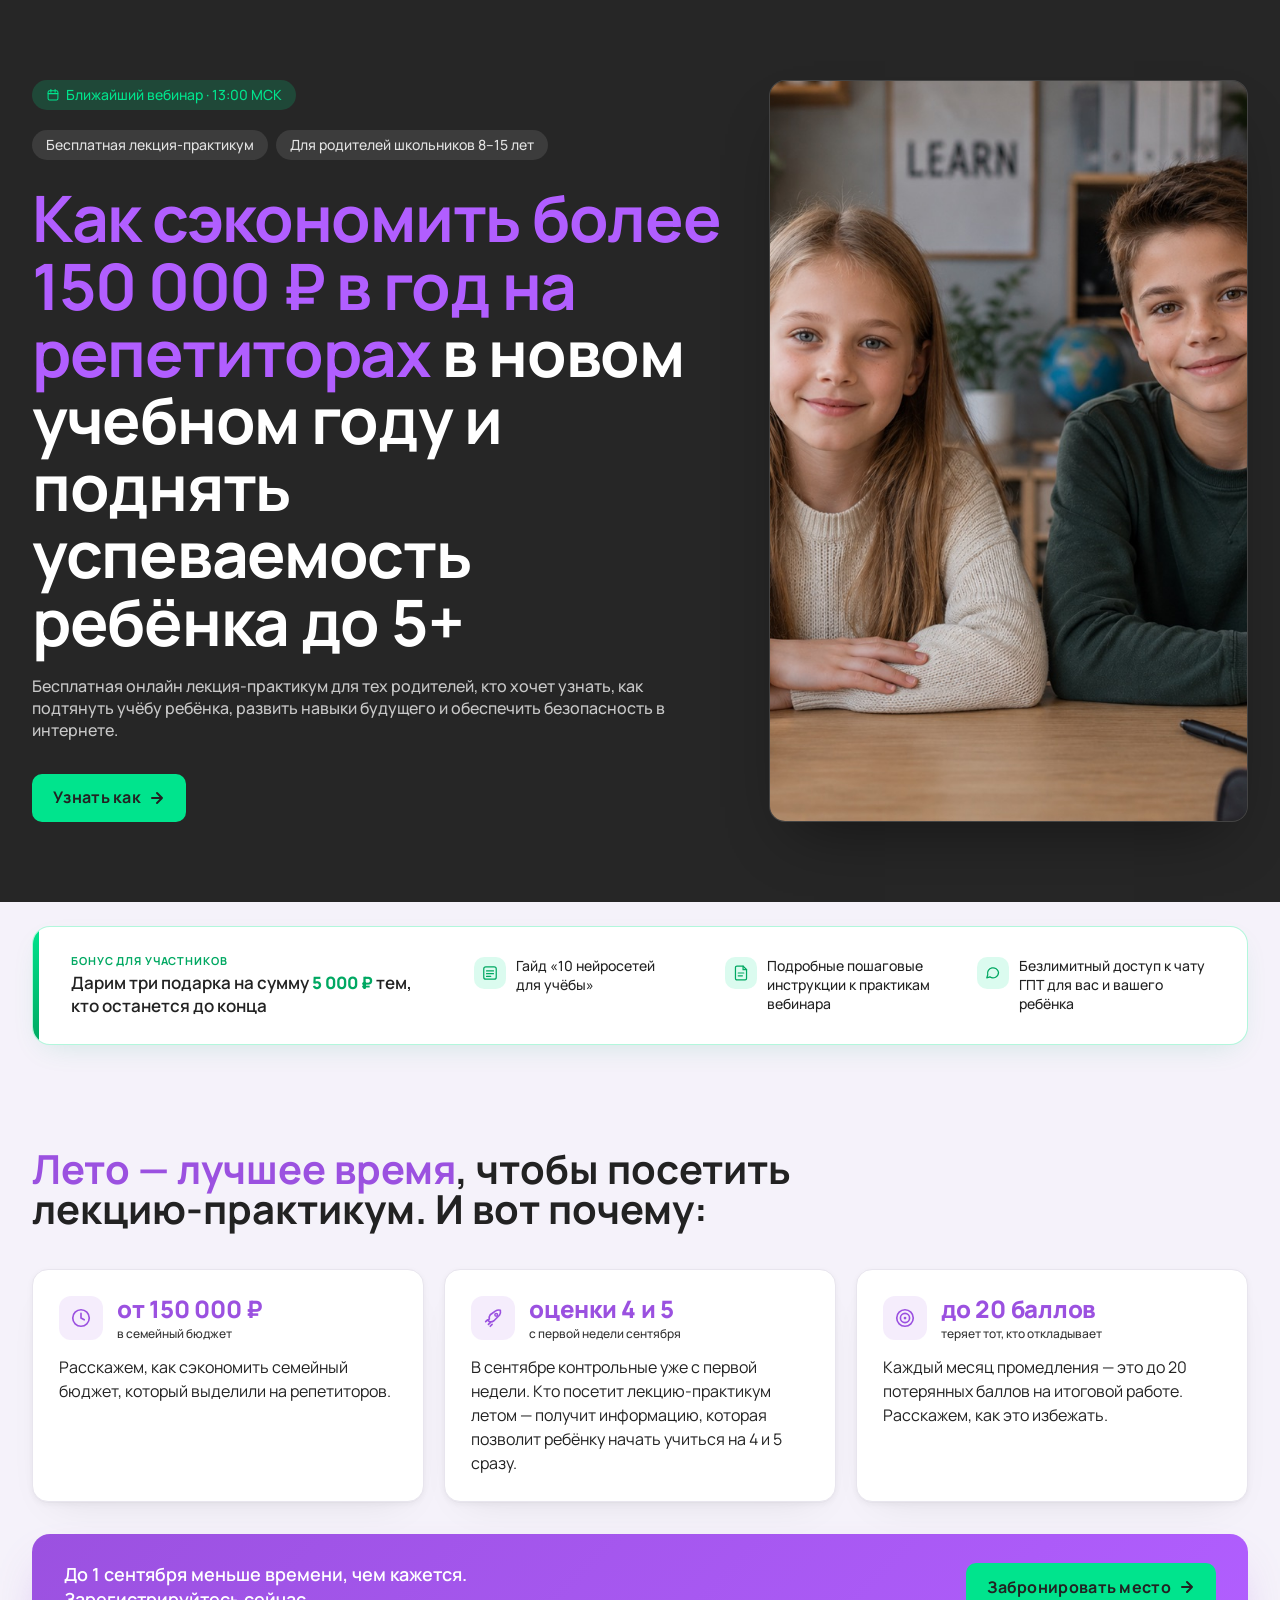
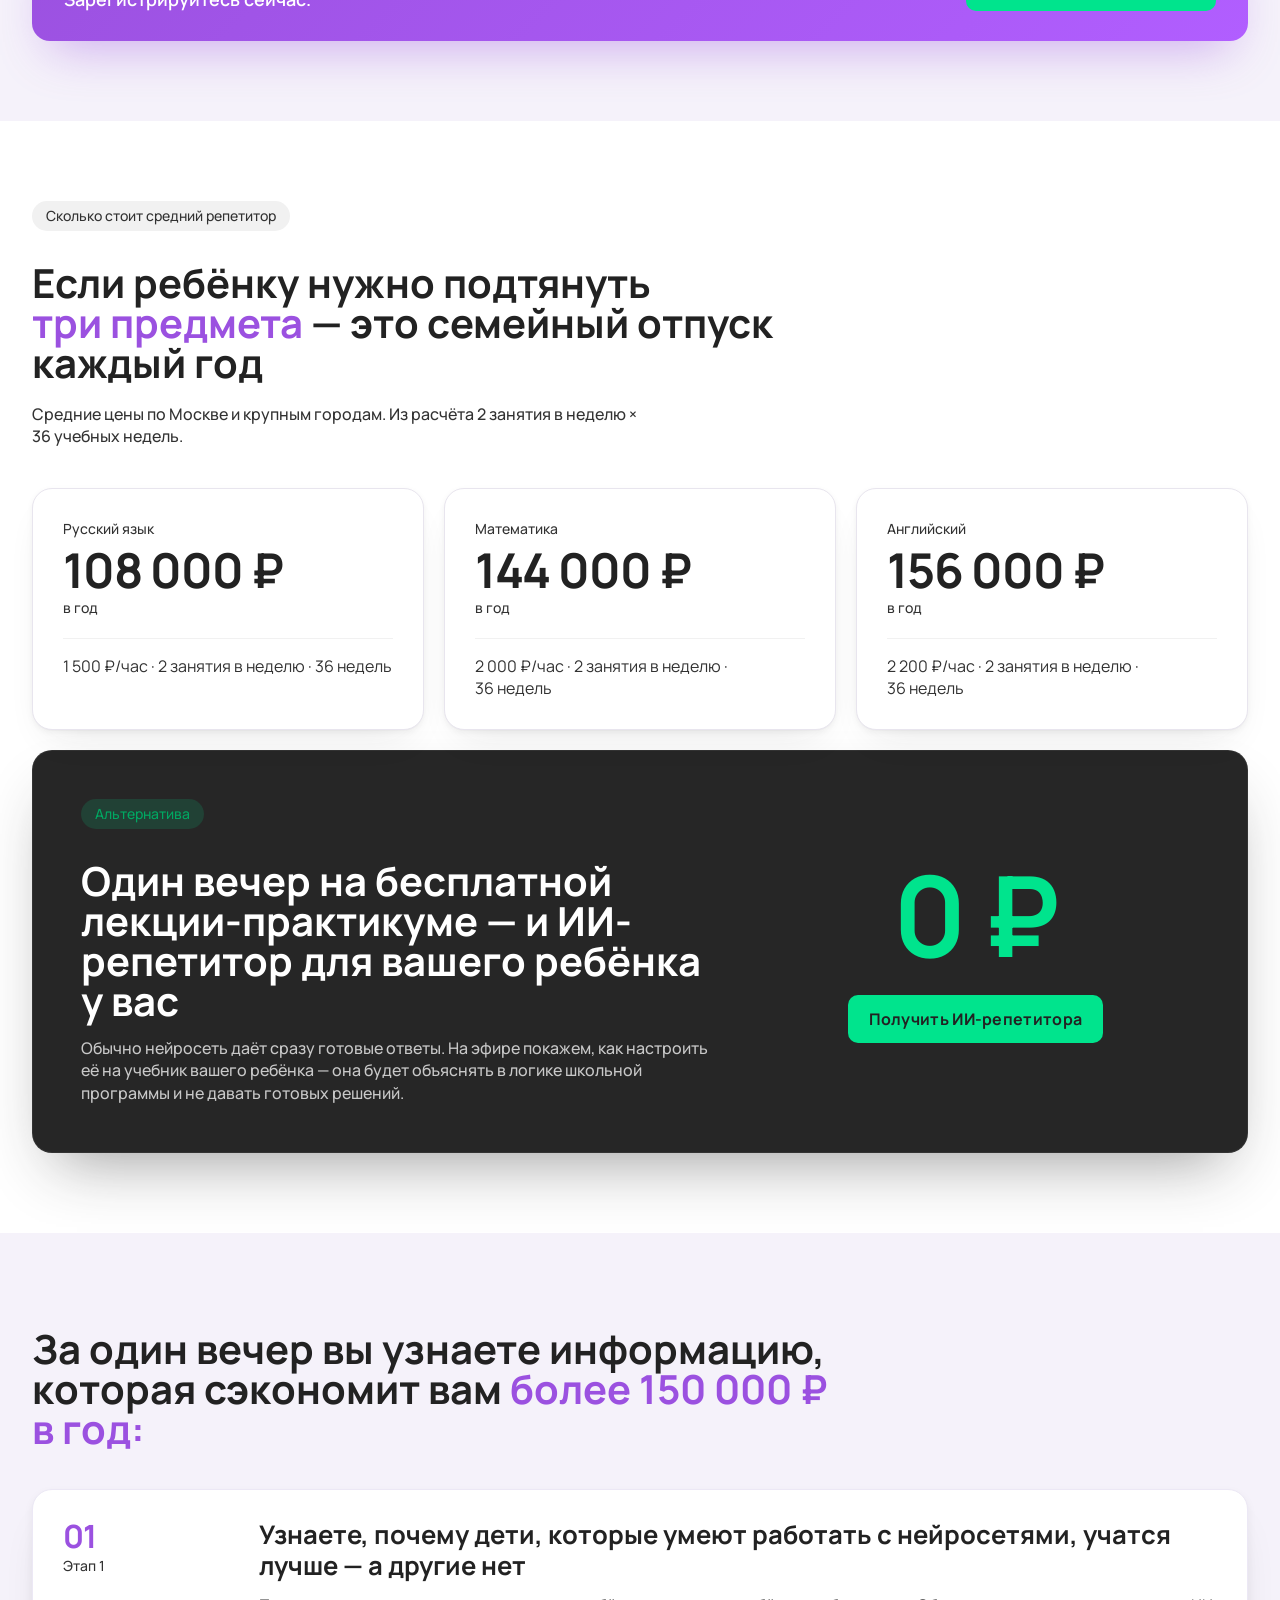
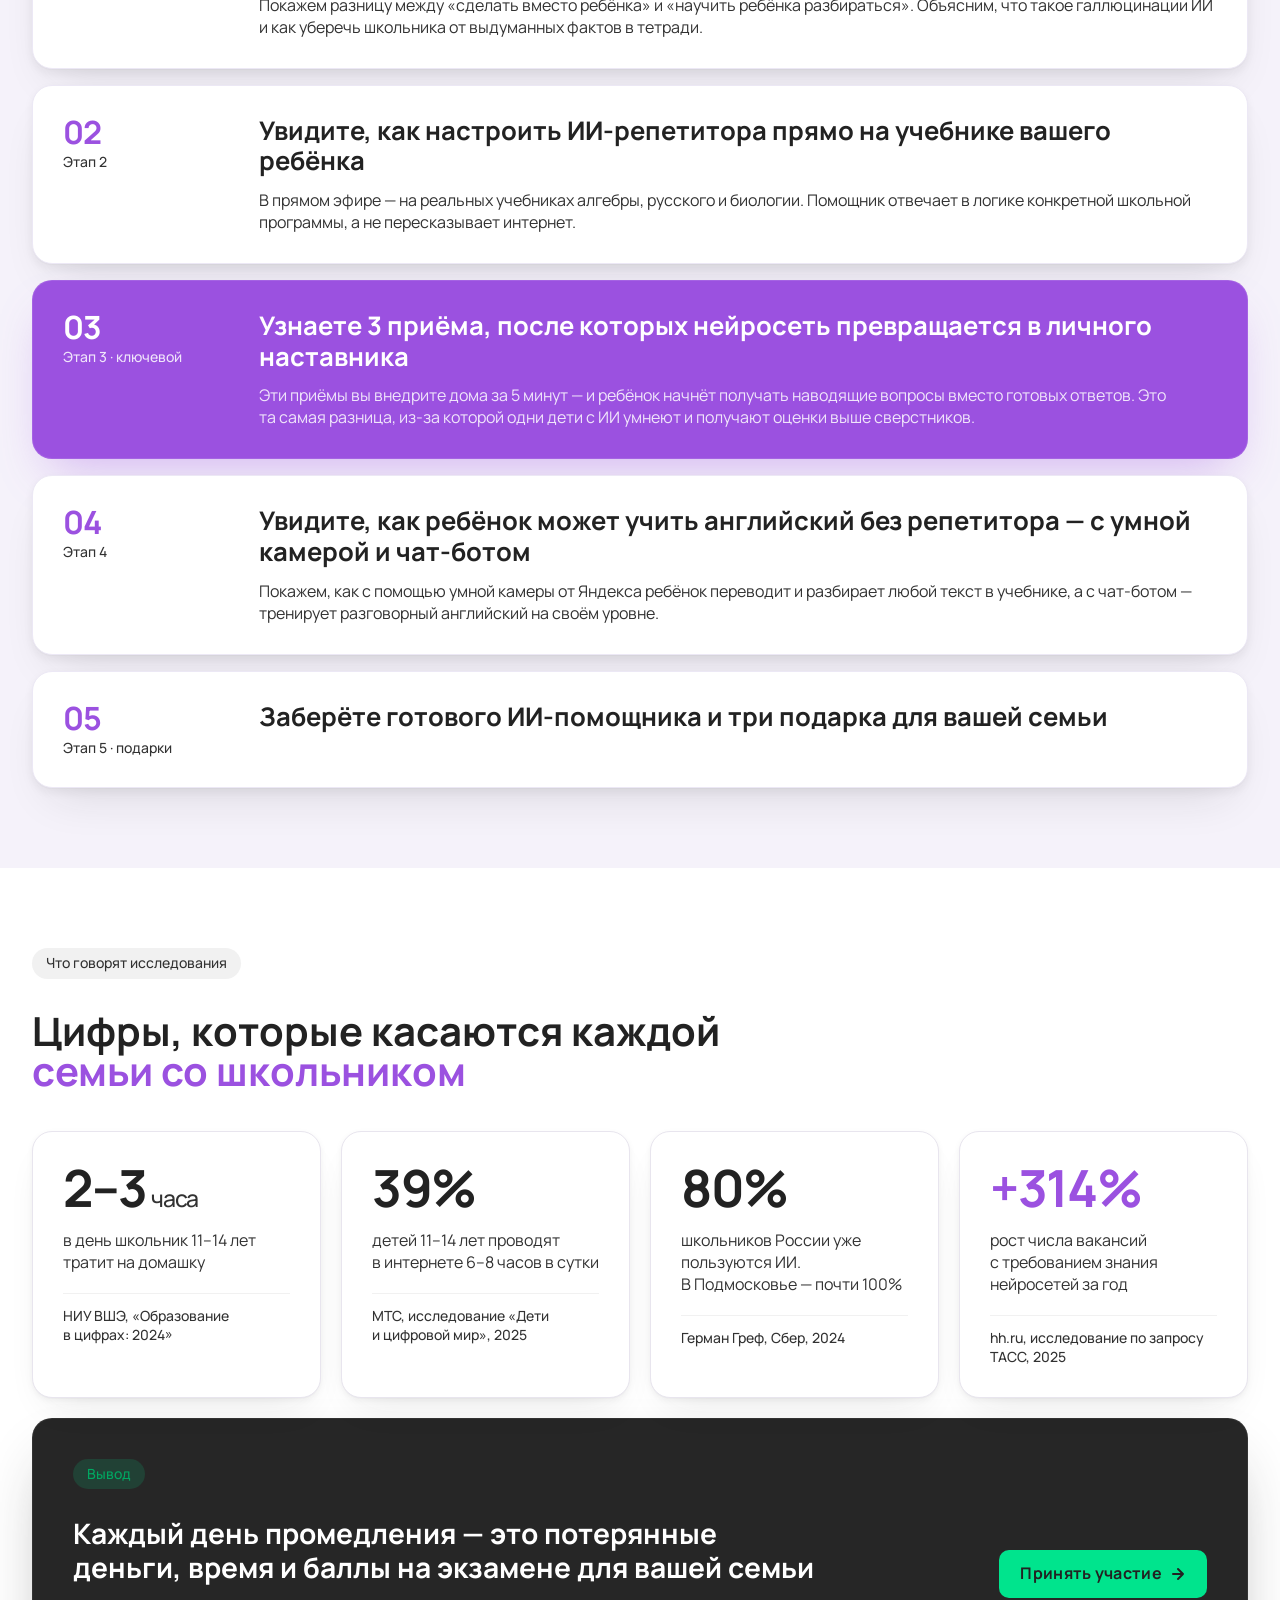
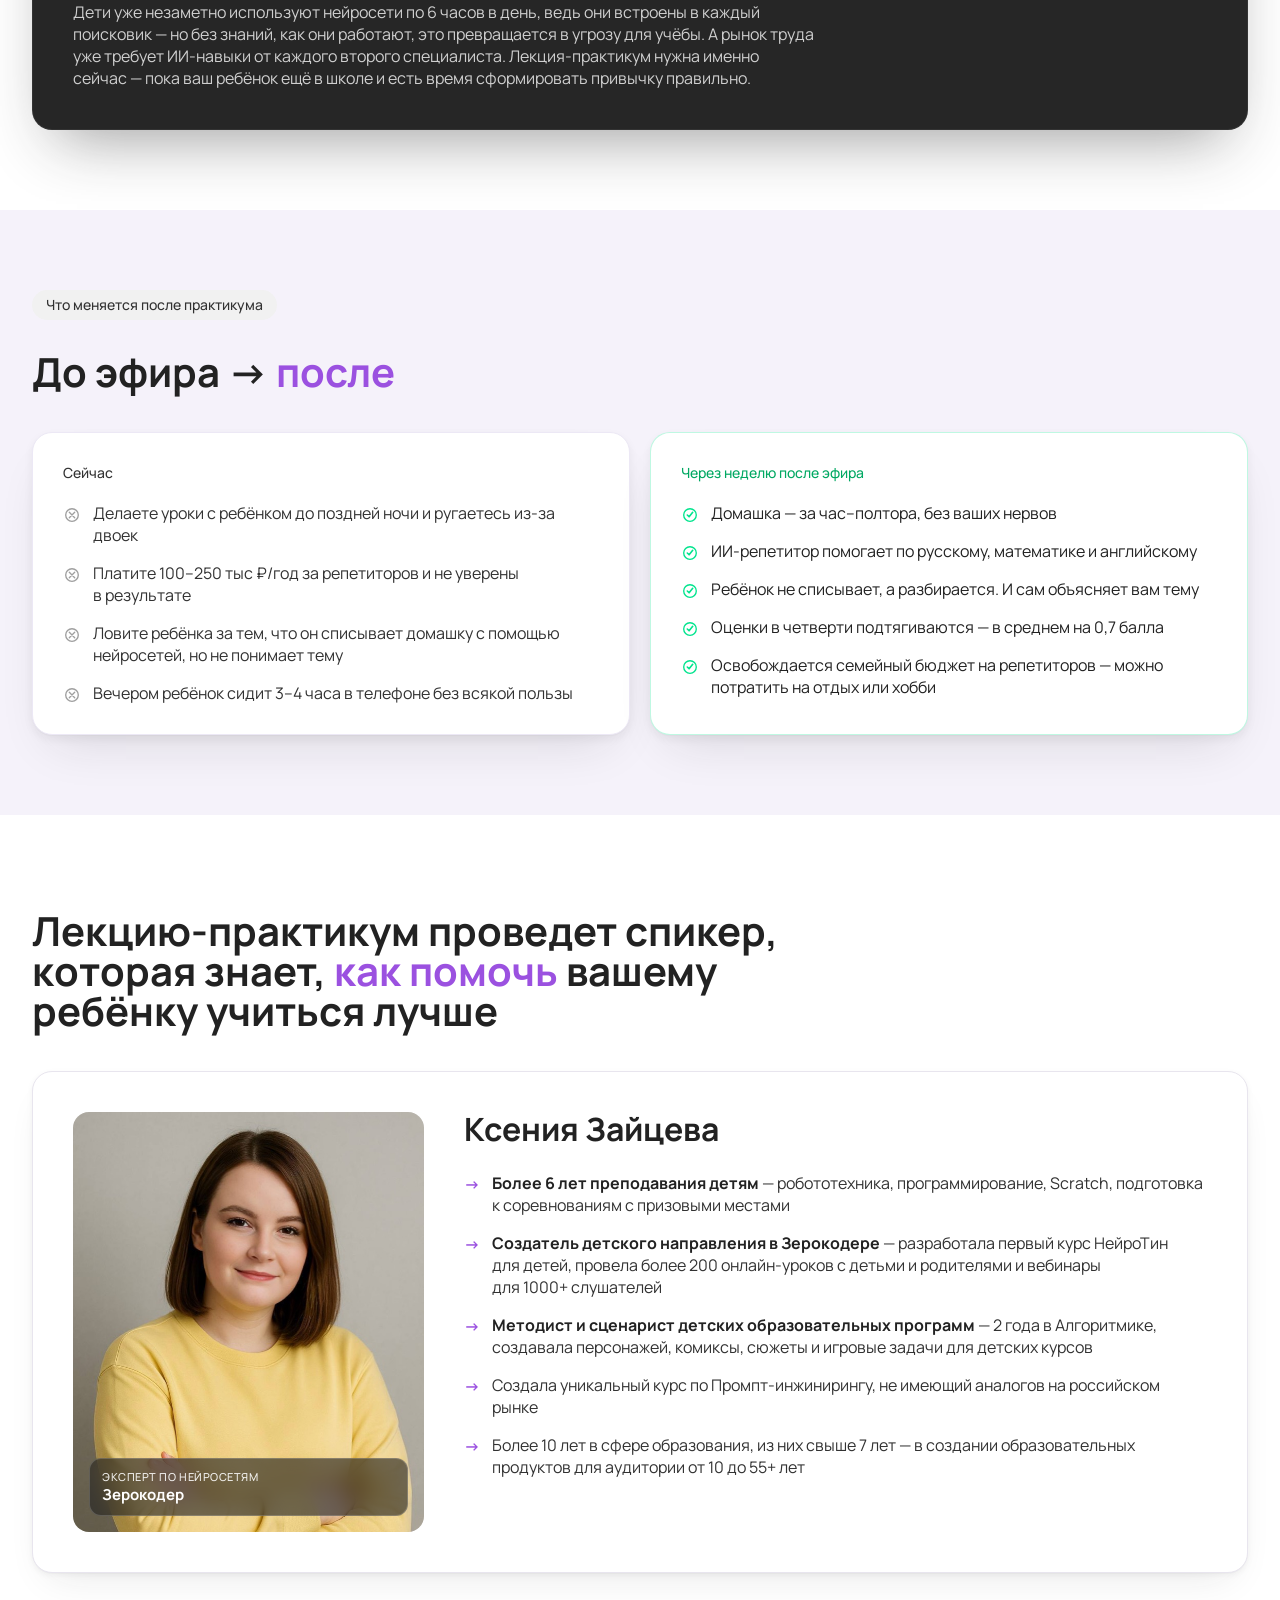
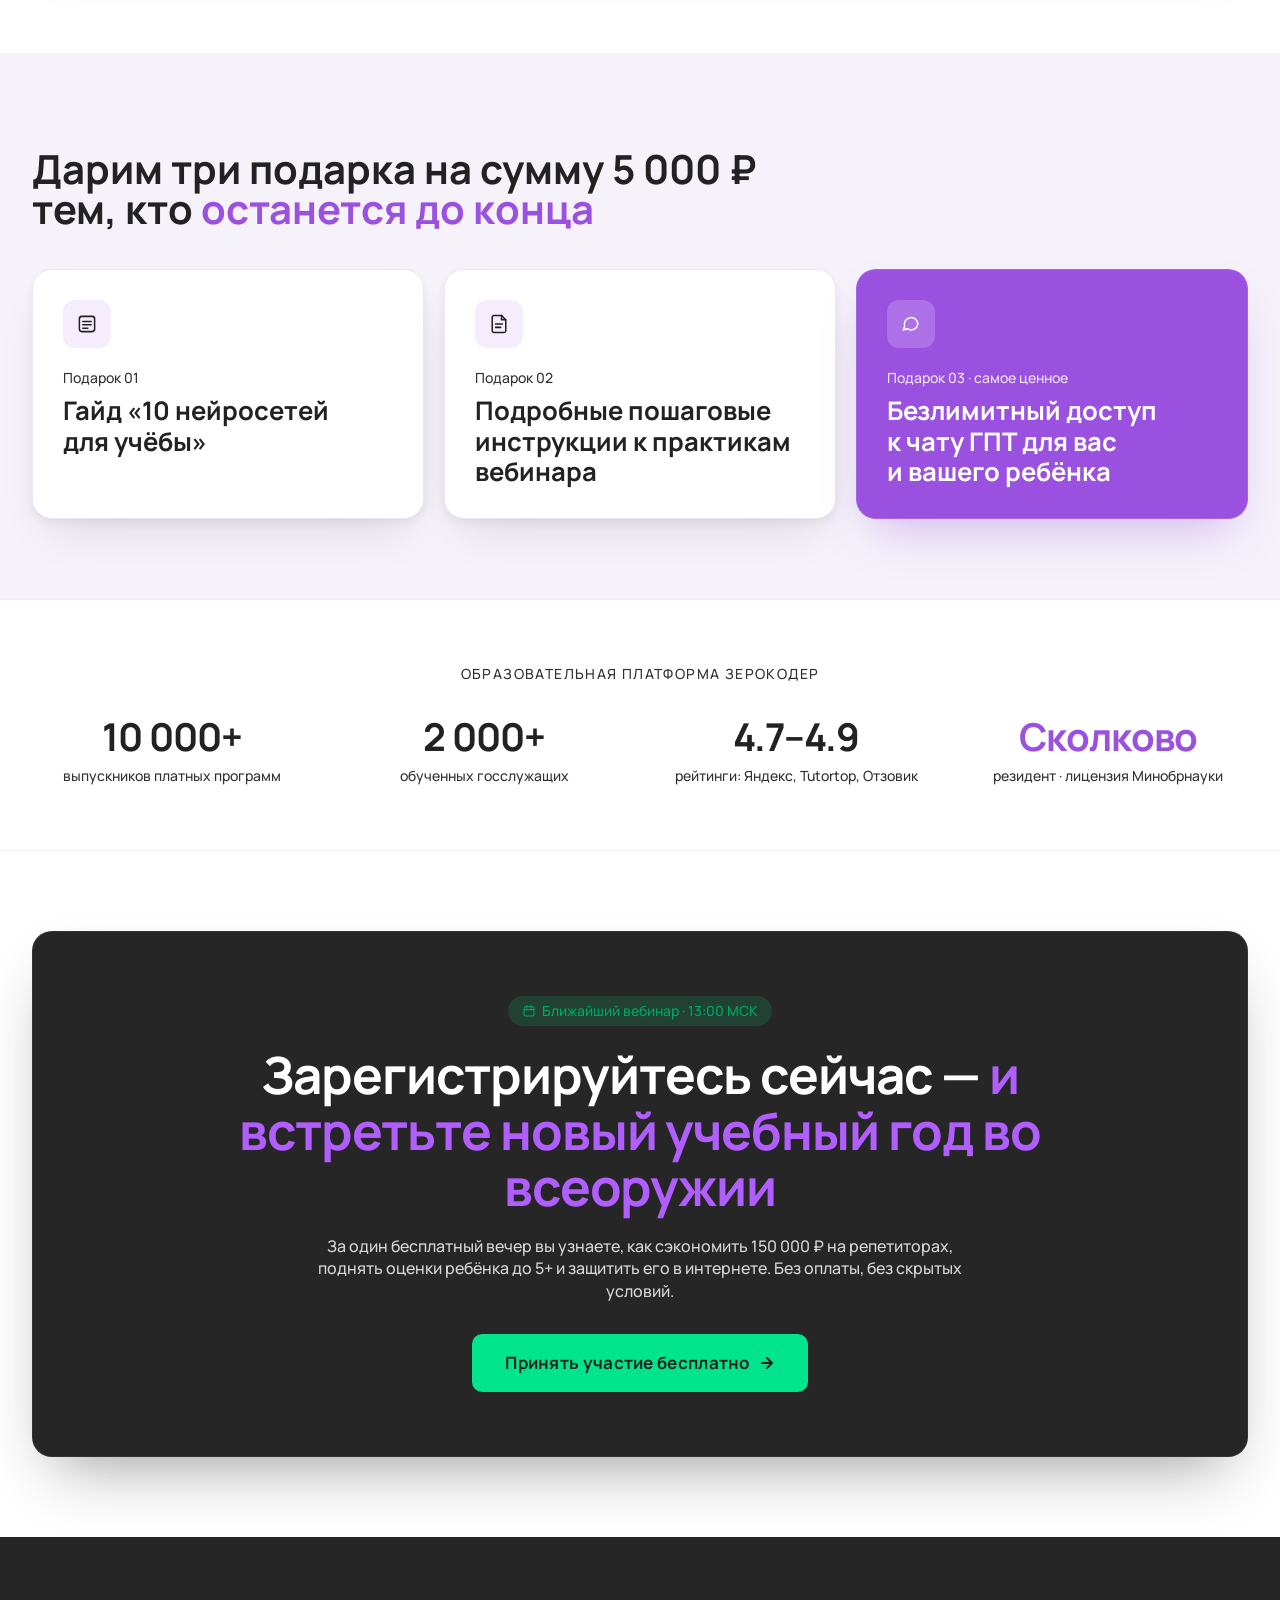
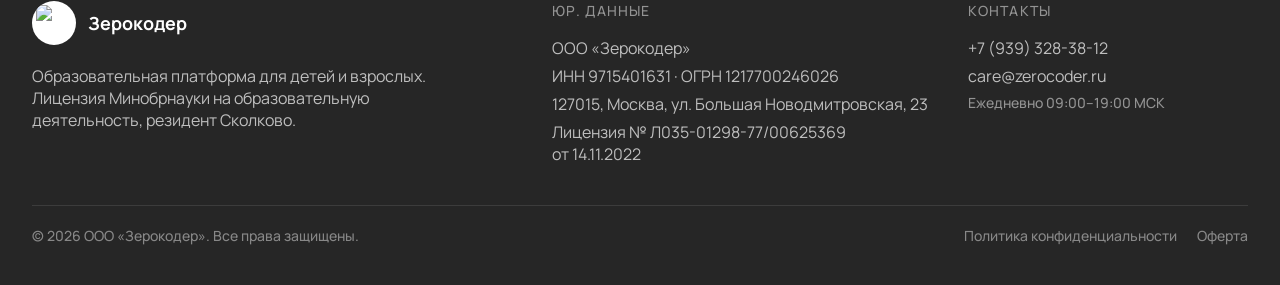
==== commit 73bbf196: "Тонкая правка CTA-текстов и переноса строк в CTA-карточке Лето" ====
--- a/practical-lecture-for-parents-of-schoolchildren-aged-8-15-neuro1/index.html
+++ b/practical-lecture-for-parents-of-schoolchildren-aged-8-15-neuro1/index.html
@@ -1,4 +1,4 @@
-<!DOCTYPE html><html lang="ru"><head><meta charSet="utf-8"/><meta name="viewport" content="width=device-width, initial-scale=1"/><link rel="preload" as="image" href="https://mc.yandex.ru/watch/72085663"/><link rel="preload" as="image" href="https://top-fwz1.mail.ru/counter?id=3739769;js=na"/><link rel="preload" as="image" href="/practical-lecture-for-parents-of-schoolchildren-aged-8-15-neuro1/kids-hero.jpg"/><link rel="stylesheet" href="/practical-lecture-for-parents-of-schoolchildren-aged-8-15-neuro1/_next/static/css/bbb1298c2027b246.css" data-precedence="next"/><link rel="preload" as="script" fetchPriority="low" href="/practical-lecture-for-parents-of-schoolchildren-aged-8-15-neuro1/_next/static/chunks/webpack-57ee0ee06fdf9028.js"/><script src="/practical-lecture-for-parents-of-schoolchildren-aged-8-15-neuro1/_next/static/chunks/fd9d1056-23bdddb1df3a91c8.js" async=""></script><script src="/practical-lecture-for-parents-of-schoolchildren-aged-8-15-neuro1/_next/static/chunks/23-f78f01f528532427.js" async=""></script><script src="/practical-lecture-for-parents-of-schoolchildren-aged-8-15-neuro1/_next/static/chunks/main-app-892aa60a8b2bd960.js" async=""></script><script src="/practical-lecture-for-parents-of-schoolchildren-aged-8-15-neuro1/_next/static/chunks/app/page-6446650775ccbbba.js" async=""></script><link rel="preconnect" href="https://fonts.googleapis.com"/><link rel="preconnect" href="https://fonts.gstatic.com" crossorigin=""/><title>Бесплатный практикум: как поднять успеваемость ребёнка без репетитора — Зерокодер</title><meta name="description" content="Бесплатный онлайн-практикум для родителей школьников 8–15 лет. За 60 минут соберём ИИ-репетитора на учебнике вашего ребёнка и сэкономим до 150 000 ₽ в год на репетиторах."/><script type="text/javascript">(function(m,e,t,r,i,k,a){
+<!DOCTYPE html><html lang="ru"><head><meta charSet="utf-8"/><meta name="viewport" content="width=device-width, initial-scale=1"/><link rel="preload" as="image" href="https://mc.yandex.ru/watch/72085663"/><link rel="preload" as="image" href="https://top-fwz1.mail.ru/counter?id=3739769;js=na"/><link rel="preload" as="image" href="/practical-lecture-for-parents-of-schoolchildren-aged-8-15-neuro1/kids-hero.jpg"/><link rel="stylesheet" href="/practical-lecture-for-parents-of-schoolchildren-aged-8-15-neuro1/_next/static/css/669de30a4e1dec79.css" data-precedence="next"/><link rel="preload" as="script" fetchPriority="low" href="/practical-lecture-for-parents-of-schoolchildren-aged-8-15-neuro1/_next/static/chunks/webpack-57ee0ee06fdf9028.js"/><script src="/practical-lecture-for-parents-of-schoolchildren-aged-8-15-neuro1/_next/static/chunks/fd9d1056-23bdddb1df3a91c8.js" async=""></script><script src="/practical-lecture-for-parents-of-schoolchildren-aged-8-15-neuro1/_next/static/chunks/23-f78f01f528532427.js" async=""></script><script src="/practical-lecture-for-parents-of-schoolchildren-aged-8-15-neuro1/_next/static/chunks/main-app-892aa60a8b2bd960.js" async=""></script><script src="/practical-lecture-for-parents-of-schoolchildren-aged-8-15-neuro1/_next/static/chunks/app/page-6446650775ccbbba.js" async=""></script><link rel="preconnect" href="https://fonts.googleapis.com"/><link rel="preconnect" href="https://fonts.gstatic.com" crossorigin=""/><title>Бесплатный практикум: как поднять успеваемость ребёнка без репетитора — Зерокодер</title><meta name="description" content="Бесплатный онлайн-практикум для родителей школьников 8–15 лет. За 60 минут соберём ИИ-репетитора на учебнике вашего ребёнка и сэкономим до 150 000 ₽ в год на репетиторах."/><script type="text/javascript">(function(m,e,t,r,i,k,a){
   m[i]=m[i]||function(){(m[i].a=m[i].a||[]).push(arguments)};
   m[i].l=1*new Date();
   for (var j = 0; j < document.scripts.length; j++) {if (document.scripts[j].src === r) { return; }}
@@ -12,4 +12,4 @@
   ts.src = "https://top-fwz1.mail.ru/js/code.js";
   var f = function () {var s = d.getElementsByTagName("script")[0]; s.parentNode.insertBefore(ts, s);};
   if (w.opera == "[object Opera]") { d.addEventListener("DOMContentLoaded", f, false); } else { f(); }
-})(document, window, "tmr-code");</script><link rel="stylesheet" href="https://fonts.googleapis.com/css2?family=Manrope:wght@400;500;600;700;800&amp;display=swap"/><script src="/practical-lecture-for-parents-of-schoolchildren-aged-8-15-neuro1/_next/static/chunks/polyfills-78c92fac7aa8fdd8.js" noModule=""></script></head><body><noscript><div><img src="https://mc.yandex.ru/watch/72085663" style="position:absolute;left:-9999px" alt=""/><img src="https://top-fwz1.mail.ru/counter?id=3739769;js=na" style="position:absolute;left:-9999px" alt="Top.Mail.Ru"/></div></noscript><main id="main"><section id="top" class="section section-dark"><div class="container-zc"><div class="grid lg:grid-cols-12 gap-8 lg:gap-12 items-center lg:items-stretch"><div class="lg:col-span-7"><div class="flex items-center gap-2 mb-5"><span class="pill pill-emerald"><svg width="14" height="14" viewBox="0 0 20 20" fill="none" aria-hidden="true"><rect x="3" y="4" width="14" height="13" rx="2" stroke="currentColor" stroke-width="1.5"></rect><path d="M3 8h14M7 2v4M13 2v4" stroke="currentColor" stroke-width="1.5" stroke-linecap="round"></path></svg> <!-- -->Ближайший вебинар · 13:00 МСК</span></div><div class="flex flex-wrap items-center gap-2 mb-6"><span class="pill">Бесплатная лекция-практикум</span><span class="pill">Для родителей школьников 8–15 лет</span></div><h1 class="h1 mb-5"><span style="color:var(--accent-heliotrope)">Как сэкономить более 150 000 ₽ в год на репетиторах</span> в новом учебном году и поднять успеваемость ребёнка до 5+</h1><p class="lead max-w-2xl mb-8" style="color:rgba(255,255,255,0.75)">Бесплатная онлайн лекция-практикум для тех родителей, кто хочет узнать, как подтянуть учёбу ребёнка, развить навыки будущего и обеспечить безопасность в интернете.</p><div class="flex flex-wrap items-center gap-3"><a href="#register" data-open-register="" class="btn btn-cta">Сэкономить 150 000 ₽ — бесплатно<svg width="16" height="16" viewBox="0 0 16 16" fill="none" aria-hidden="true"><path d="M3 8h10M8 3l5 5-5 5" stroke="currentColor" stroke-width="2" stroke-linecap="round" stroke-linejoin="round"></path></svg></a></div></div><div class="lg:col-span-5 lg:flex"><div class="hero-photo aspect-[4/3] sm:aspect-[3/2] lg:aspect-auto lg:flex-1 lg:h-full lg:min-h-[420px] rounded-2xl relative overflow-hidden mx-auto lg:mx-0 w-full" style="max-width:34rem"><img src="/practical-lecture-for-parents-of-schoolchildren-aged-8-15-neuro1/kids-hero.jpg" alt="Ученики за уроком" class="absolute inset-0 w-full h-full object-cover" loading="eager"/></div></div></div></div></section><section id="gifts-top" aria-label="Подарки участникам" class="section-tinted"><div class="container-zc" style="padding-top:1.5rem;padding-bottom:1.5rem"><div class="gifts-strip"><div class="gifts-strip-head"><span class="gifts-strip-eyebrow">Бонус для участников</span><span class="gifts-strip-label">Дарим три подарка на сумму<!-- --> <span class="gifts-strip-amount">5 000 ₽</span> <!-- -->тем, кто останется до конца</span></div><ul class="gifts-strip-list"><li class="gifts-strip-item"><span class="gifts-strip-icon" aria-hidden="true"><svg width="18" height="18" viewBox="0 0 26 26" fill="none" aria-hidden="true"><rect x="4" y="4" width="18" height="18" rx="3" stroke="currentColor" stroke-width="1.8"></rect><path d="M8 10h10M8 14h10M8 18h6" stroke="currentColor" stroke-width="1.8" stroke-linecap="round"></path></svg></span><span class="gifts-strip-text">Гайд «10 нейросетей для учёбы»</span></li><li class="gifts-strip-item"><span class="gifts-strip-icon" aria-hidden="true"><svg width="18" height="18" viewBox="0 0 26 26" fill="none" aria-hidden="true"><path d="M5 21V5a2 2 0 012-2h9l5 5v13a2 2 0 01-2 2H7a2 2 0 01-2-2z" stroke="currentColor" stroke-width="1.8"></path><path d="M16 3v5h5M9 13h8M9 17h6" stroke="currentColor" stroke-width="1.8" stroke-linecap="round"></path></svg></span><span class="gifts-strip-text">Подробные пошаговые инструкции к практикам вебинара</span></li><li class="gifts-strip-item"><span class="gifts-strip-icon" aria-hidden="true"><svg width="18" height="18" viewBox="0 0 26 26" fill="none" aria-hidden="true"><path d="M21 12a8 8 0 01-12.5 6.6L4 20l1.4-4.5A8 8 0 1121 12z" stroke="currentColor" stroke-width="1.8" stroke-linejoin="round"></path></svg></span><span class="gifts-strip-text">Безлимитный доступ к чату ГПТ для вас и вашего ребёнка</span></li></ul></div></div></section><section class="section section-tinted"><div class="container-zc"><div class="max-w-3xl mb-8 md:mb-10"><h2 class="h2"><span class="accent">Лето — лучшее время</span>, чтобы посетить лекцию-практикум. И вот почему:</h2></div><div class="grid sm:grid-cols-2 lg:grid-cols-3 gap-4 md:gap-5"><div class="reason-card"><div class="reason-card-head"><div class="reason-icon" aria-hidden="true"><svg width="22" height="22" viewBox="0 0 24 24" fill="none" aria-hidden="true"><circle cx="12" cy="12" r="9" stroke="currentColor" stroke-width="1.8"></circle><path d="M12 7v5l3.5 2" stroke="currentColor" stroke-width="1.8" stroke-linecap="round"></path></svg></div><div class="reason-stat"><span class="reason-stat-value">от 150 000 ₽</span><span class="reason-stat-label">в семейный бюджет</span></div></div><p class="reason-text">Расскажем, как сэкономить семейный бюджет, который выделили на репетиторов.</p></div><div class="reason-card"><div class="reason-card-head"><div class="reason-icon" aria-hidden="true"><svg width="22" height="22" viewBox="0 0 24 24" fill="none" aria-hidden="true"><path d="M14.5 4.5C16 3.5 18 3 20 3.5 20.5 5.5 20 7.5 19 9l-6 6c-1.5 1-3 1.5-4.5 1L8 16l-1.5-1.5L8 13c-.5-1.5 0-3 1-4.5l5.5-4z" stroke="currentColor" stroke-width="1.8" stroke-linejoin="round"></path><path d="M9 17l-2 2M11 19l-2 2M6 14l-2 2" stroke="currentColor" stroke-width="1.8" stroke-linecap="round"></path><circle cx="15.5" cy="8.5" r="1.5" stroke="currentColor" stroke-width="1.6"></circle></svg></div><div class="reason-stat"><span class="reason-stat-value">оценки 4 и 5</span><span class="reason-stat-label">с первой недели сентября</span></div></div><p class="reason-text">В сентябре контрольные уже с первой недели. Кто посетит лекцию-практикум летом — получит информацию, которая позволит ребёнку начать учиться на 4 и 5 сразу.</p></div><div class="reason-card"><div class="reason-card-head"><div class="reason-icon" aria-hidden="true"><svg width="22" height="22" viewBox="0 0 24 24" fill="none" aria-hidden="true"><circle cx="12" cy="12" r="9" stroke="currentColor" stroke-width="1.8"></circle><circle cx="12" cy="12" r="5" stroke="currentColor" stroke-width="1.8"></circle><circle cx="12" cy="12" r="1.5" fill="currentColor"></circle></svg></div><div class="reason-stat"><span class="reason-stat-value">до 20 баллов</span><span class="reason-stat-label">теряет тот, кто откладывает</span></div></div><p class="reason-text">Каждый месяц промедления — это до 20 потерянных баллов на итоговой работе. Расскажем, как это избежать.</p></div></div><div class="mt-6 md:mt-8 reason-cta"><div class="reason-cta-inner"><p class="reason-cta-text">До 1 сентября меньше времени, чем кажется. Зарегистрируйтесь сейчас.</p><a href="#register" data-open-register="" class="btn btn-cta reason-cta-btn">Забронировать место<svg width="16" height="16" viewBox="0 0 16 16" fill="none" aria-hidden="true"><path d="M3 8h10M8 3l5 5-5 5" stroke="currentColor" stroke-width="2" stroke-linecap="round" stroke-linejoin="round"></path></svg></a></div></div></div></section><section class="section"><div class="container-zc"><div class="max-w-3xl mb-8 md:mb-10"><span class="pill mb-4 inline-flex">Сколько стоит средний репетитор</span><h2 class="h2 mt-4">Если ребёнку нужно подтянуть <span class="accent">три предмета</span> — это семейный отпуск каждый год</h2><p class="lead mt-5 max-w-2xl">Средние цены по Москве и крупным городам. Из расчёта 2 занятия в неделю × 36 учебных недель.</p></div><div class="grid sm:grid-cols-2 lg:grid-cols-3 gap-4 md:gap-5"><div class="card"><div class="caption mb-2">Русский язык</div><div class="font-bold tracking-tight whitespace-nowrap" style="font-size:clamp(2rem, 4vw, 3rem);line-height:1">108 000 ₽</div><div class="caption mt-1 mb-5">в год</div><hr class="hr-soft mb-4"/><div class="body" style="color:var(--n-ink-2)">1 500 ₽/час · 2 занятия в неделю · 36 недель</div></div><div class="card"><div class="caption mb-2">Математика</div><div class="font-bold tracking-tight whitespace-nowrap" style="font-size:clamp(2rem, 4vw, 3rem);line-height:1">144 000 ₽</div><div class="caption mt-1 mb-5">в год</div><hr class="hr-soft mb-4"/><div class="body" style="color:var(--n-ink-2)">2 000 ₽/час · 2 занятия в неделю · 36 недель</div></div><div class="card"><div class="caption mb-2">Английский</div><div class="font-bold tracking-tight whitespace-nowrap" style="font-size:clamp(2rem, 4vw, 3rem);line-height:1">156 000 ₽</div><div class="caption mt-1 mb-5">в год</div><hr class="hr-soft mb-4"/><div class="body" style="color:var(--n-ink-2)">2 200 ₽/час · 2 занятия в неделю · 36 недель</div></div></div><div class="mt-5" id="altCta"><div class="card card-dark p-6 md:p-8 lg:p-12"><div class="grid md:grid-cols-12 gap-6 md:gap-8 items-center"><div class="md:col-span-7"><span class="pill-emerald pill mb-4 inline-flex">Альтернатива</span><h3 class="h2 mt-4 mb-4" style="color:var(--n-white)">Один вечер на бесплатной лекции-практикуме — и ИИ-репетитор для вашего ребёнка у вас</h3><p class="lead" style="color:rgba(255,255,255,0.75)">Обычно нейросеть даёт сразу готовые ответы. На эфире покажем, как настроить её на учебник вашего ребёнка — она будет объяснять в логике школьной программы и не давать готовых решений.</p></div><div class="md:col-span-5 flex flex-col items-center justify-center text-center"><div class="font-bold tracking-tight whitespace-nowrap mb-6" style="font-size:clamp(4rem, 9vw, 7rem);line-height:1;color:var(--surface-cta)">0 ₽</div><a href="#register" data-open-register="" class="btn btn-cta">Получить ИИ-репетитора</a></div></div></div></div></div></section><section id="program" class="section section-tinted"><div class="container-zc"><div class="max-w-4xl mb-8 md:mb-10"><h2 class="h2 mt-4">За один вечер вы узнаете информацию, которая сэкономит вам <span class="accent">более 150 000 ₽ в год:</span></h2></div><div class="space-y-4"><div class="card "><div class="grid md:grid-cols-12 gap-5 md:gap-6 items-start"><div class="md:col-span-2"><div class="font-bold tracking-tight accent" style="font-size:2rem;line-height:1">01</div><div class="caption mt-1">Этап 1</div></div><div class="md:col-span-10"><h3 class="h3 mb-3">Узнаете, почему дети, которые умеют работать с нейросетями, учатся лучше — а другие нет</h3><p class="body" style="color:var(--n-ink-2)">Покажем разницу между «сделать вместо ребёнка» и «научить ребёнка разбираться». Объясним, что такое галлюцинации ИИ и как уберечь школьника от выдуманных фактов в тетради.</p></div></div></div><div class="card "><div class="grid md:grid-cols-12 gap-5 md:gap-6 items-start"><div class="md:col-span-2"><div class="font-bold tracking-tight accent" style="font-size:2rem;line-height:1">02</div><div class="caption mt-1">Этап 2</div></div><div class="md:col-span-10"><h3 class="h3 mb-3">Увидите, как настроить ИИ-репетитора прямо на учебнике вашего ребёнка</h3><p class="body" style="color:var(--n-ink-2)">В прямом эфире — на реальных учебниках алгебры, русского и биологии. Помощник отвечает в логике конкретной школьной программы, а не пересказывает интернет.</p></div></div></div><div class="card card-accent"><div class="grid md:grid-cols-12 gap-5 md:gap-6 items-start"><div class="md:col-span-2"><div class="font-bold tracking-tight text-white" style="font-size:2rem;line-height:1">03</div><div class="caption mt-1" style="color:rgba(255,255,255,0.85)">Этап 3 · ключевой</div></div><div class="md:col-span-10"><h3 class="h3 mb-3" style="color:var(--n-white)">Узнаете 3 приёма, после которых нейросеть превращается в личного наставника</h3><p class="body" style="color:rgba(255,255,255,0.85)">Эти приёмы вы внедрите дома за 5 минут — и ребёнок начнёт получать наводящие вопросы вместо готовых ответов. Это та самая разница, из-за которой одни дети с ИИ умнеют и получают оценки выше сверстников.</p></div></div></div><div class="card "><div class="grid md:grid-cols-12 gap-5 md:gap-6 items-start"><div class="md:col-span-2"><div class="font-bold tracking-tight accent" style="font-size:2rem;line-height:1">04</div><div class="caption mt-1">Этап 4</div></div><div class="md:col-span-10"><h3 class="h3 mb-3">Увидите, как ребёнок может учить английский без репетитора — с умной камерой и чат-ботом</h3><p class="body" style="color:var(--n-ink-2)">Покажем, как с помощью умной камеры от Яндекса ребёнок переводит и разбирает любой текст в учебнике, а с чат-ботом — тренирует разговорный английский на своём уровне.</p></div></div></div><div class="card "><div class="grid md:grid-cols-12 gap-5 md:gap-6 items-start"><div class="md:col-span-2"><div class="font-bold tracking-tight accent" style="font-size:2rem;line-height:1">05</div><div class="caption mt-1">Этап 5 · подарки</div></div><div class="md:col-span-10"><h3 class="h3 ">Заберёте готового ИИ-помощника и три подарка для вашей семьи</h3></div></div></div></div></div></section><section class="section"><div class="container-zc"><div class="max-w-4xl mb-8 md:mb-10"><span class="pill mb-4 inline-flex">Что говорят исследования</span><h2 class="h2 mt-4">Цифры, которые касаются каждой <span class="accent whitespace-nowrap">семьи со школьником</span></h2></div><div class="grid md:grid-cols-2 lg:grid-cols-4 gap-4 md:gap-5"><div class="card"><div class="font-bold tracking-tight whitespace-nowrap " style="font-size:clamp(2.25rem, 4vw, 3.25rem);line-height:1;color:var(--n-ink)">2–3<span class="ml-1" style="font-size:0.45em;color:var(--n-ink-2);font-weight:500">часа</span></div><div class="body mt-4 mb-5" style="color:var(--n-ink-2)">в день школьник 11–14 лет тратит на домашку</div><hr class="hr-soft mb-3"/><div class="caption">НИУ ВШЭ, «Образование в цифрах: 2024»</div></div><div class="card"><div class="font-bold tracking-tight whitespace-nowrap " style="font-size:clamp(2.25rem, 4vw, 3.25rem);line-height:1;color:var(--n-ink)">39%</div><div class="body mt-4 mb-5" style="color:var(--n-ink-2)">детей 11–14 лет проводят в интернете 6–8 часов в сутки</div><hr class="hr-soft mb-3"/><div class="caption">МТС, исследование «Дети и цифровой мир», 2025</div></div><div class="card"><div class="font-bold tracking-tight whitespace-nowrap " style="font-size:clamp(2.25rem, 4vw, 3.25rem);line-height:1;color:var(--n-ink)">80%</div><div class="body mt-4 mb-5" style="color:var(--n-ink-2)">школьников России уже пользуются ИИ. В Подмосковье — почти 100%</div><hr class="hr-soft mb-3"/><div class="caption">Герман Греф, Сбер, 2024</div></div><div class="card"><div class="font-bold tracking-tight whitespace-nowrap accent" style="font-size:clamp(2.25rem, 4vw, 3.25rem);line-height:1">+314%</div><div class="body mt-4 mb-5" style="color:var(--n-ink-2)">рост числа вакансий с требованием знания нейросетей за год</div><hr class="hr-soft mb-3"/><div class="caption">hh.ru, исследование по запросу ТАСС, 2025</div></div></div><div class="mt-4 md:mt-5" id="researchConclusion"><div class="card card-dark p-6 md:p-8 lg:p-10"><div class="grid lg:grid-cols-12 gap-6 lg:gap-10 items-center"><div class="lg:col-span-8"><span class="pill pill-emerald mb-4 inline-flex">Вывод</span><h3 class="h3 mt-3 mb-4" style="color:var(--n-white);font-size:clamp(1.375rem, 2.2vw, 1.875rem);line-height:1.2">Каждый день промедления — это потерянные деньги, время и баллы на экзамене для вашей семьи</h3><p class="body" style="color:rgba(255,255,255,0.78)">Дети уже незаметно используют нейросети по 6 часов в день, ведь они встроены в каждый поисковик — но без знаний, как они работают, это превращается в угрозу для учёбы. А рынок труда уже требует ИИ-навыки от каждого второго специалиста. Лекция-практикум нужна именно сейчас — пока ваш ребёнок ещё в школе и есть время сформировать привычку правильно.</p></div><div class="lg:col-span-4 flex lg:justify-end"><a href="#register" data-open-register="" class="btn btn-cta">Не упустить лето<svg width="16" height="16" viewBox="0 0 16 16" fill="none" aria-hidden="true"><path d="M3 8h10M8 3l5 5-5 5" stroke="currentColor" stroke-width="2" stroke-linecap="round" stroke-linejoin="round"></path></svg></a></div></div></div></div></div></section><section class="section section-tinted"><div class="container-zc"><div class="max-w-3xl mb-8 md:mb-10"><span class="pill mb-4 inline-flex">Что меняется после практикума</span><h2 class="h2 mt-4">До эфира → <span class="accent">после</span></h2></div><div class="grid md:grid-cols-2 gap-4 md:gap-5"><div class="card"><div class="caption mb-5">Сейчас</div><ul class="space-y-4"><li class="flex gap-3 body" style="color:var(--n-ink-2)"><span class="flex-shrink-0 mt-1" style="color:#9F9F9F"><svg width="18" height="18" viewBox="0 0 20 20" fill="none" aria-hidden="true"><circle cx="10" cy="10" r="7" stroke="currentColor" stroke-width="1.5"></circle><path d="M7 7l6 6M13 7l-6 6" stroke="currentColor" stroke-width="1.5" stroke-linecap="round"></path></svg></span><span>Делаете уроки с ребёнком до поздней ночи и ругаетесь из-за двоек</span></li><li class="flex gap-3 body" style="color:var(--n-ink-2)"><span class="flex-shrink-0 mt-1" style="color:#9F9F9F"><svg width="18" height="18" viewBox="0 0 20 20" fill="none" aria-hidden="true"><circle cx="10" cy="10" r="7" stroke="currentColor" stroke-width="1.5"></circle><path d="M7 7l6 6M13 7l-6 6" stroke="currentColor" stroke-width="1.5" stroke-linecap="round"></path></svg></span><span>Платите 100–250 тыс ₽/год за репетиторов и не уверены в результате</span></li><li class="flex gap-3 body" style="color:var(--n-ink-2)"><span class="flex-shrink-0 mt-1" style="color:#9F9F9F"><svg width="18" height="18" viewBox="0 0 20 20" fill="none" aria-hidden="true"><circle cx="10" cy="10" r="7" stroke="currentColor" stroke-width="1.5"></circle><path d="M7 7l6 6M13 7l-6 6" stroke="currentColor" stroke-width="1.5" stroke-linecap="round"></path></svg></span><span>Ловите ребёнка за тем, что он списывает домашку с помощью нейросетей, но не понимает тему</span></li><li class="flex gap-3 body" style="color:var(--n-ink-2)"><span class="flex-shrink-0 mt-1" style="color:#9F9F9F"><svg width="18" height="18" viewBox="0 0 20 20" fill="none" aria-hidden="true"><circle cx="10" cy="10" r="7" stroke="currentColor" stroke-width="1.5"></circle><path d="M7 7l6 6M13 7l-6 6" stroke="currentColor" stroke-width="1.5" stroke-linecap="round"></path></svg></span><span>Вечером ребёнок сидит 3–4 часа в телефоне без всякой пользы</span></li></ul></div><div class="card" style="background:var(--n-white);border:1px solid rgba(0,228,141,0.25)"><div class="caption mb-5" style="color:#00A862">Через неделю после эфира</div><ul class="space-y-4"><li class="flex gap-3 body" style="color:var(--n-ink)"><span class="flex-shrink-0 mt-1" style="color:var(--surface-cta)"><svg width="18" height="18" viewBox="0 0 20 20" fill="none" aria-hidden="true"><circle cx="10" cy="10" r="7" stroke="currentColor" stroke-width="1.5"></circle><path d="M7 10l2 2 4-5" stroke="currentColor" stroke-width="1.8" stroke-linecap="round" stroke-linejoin="round"></path></svg></span><span>Домашка — за час–полтора, без ваших нервов</span></li><li class="flex gap-3 body" style="color:var(--n-ink)"><span class="flex-shrink-0 mt-1" style="color:var(--surface-cta)"><svg width="18" height="18" viewBox="0 0 20 20" fill="none" aria-hidden="true"><circle cx="10" cy="10" r="7" stroke="currentColor" stroke-width="1.5"></circle><path d="M7 10l2 2 4-5" stroke="currentColor" stroke-width="1.8" stroke-linecap="round" stroke-linejoin="round"></path></svg></span><span>ИИ-репетитор помогает по русскому, математике и английскому</span></li><li class="flex gap-3 body" style="color:var(--n-ink)"><span class="flex-shrink-0 mt-1" style="color:var(--surface-cta)"><svg width="18" height="18" viewBox="0 0 20 20" fill="none" aria-hidden="true"><circle cx="10" cy="10" r="7" stroke="currentColor" stroke-width="1.5"></circle><path d="M7 10l2 2 4-5" stroke="currentColor" stroke-width="1.8" stroke-linecap="round" stroke-linejoin="round"></path></svg></span><span>Ребёнок не списывает, а разбирается. И сам объясняет вам тему</span></li><li class="flex gap-3 body" style="color:var(--n-ink)"><span class="flex-shrink-0 mt-1" style="color:var(--surface-cta)"><svg width="18" height="18" viewBox="0 0 20 20" fill="none" aria-hidden="true"><circle cx="10" cy="10" r="7" stroke="currentColor" stroke-width="1.5"></circle><path d="M7 10l2 2 4-5" stroke="currentColor" stroke-width="1.8" stroke-linecap="round" stroke-linejoin="round"></path></svg></span><span>Оценки в четверти подтягиваются — в среднем на 0,7 балла</span></li><li class="flex gap-3 body" style="color:var(--n-ink)"><span class="flex-shrink-0 mt-1" style="color:var(--surface-cta)"><svg width="18" height="18" viewBox="0 0 20 20" fill="none" aria-hidden="true"><circle cx="10" cy="10" r="7" stroke="currentColor" stroke-width="1.5"></circle><path d="M7 10l2 2 4-5" stroke="currentColor" stroke-width="1.8" stroke-linecap="round" stroke-linejoin="round"></path></svg></span><span>Освобождается семейный бюджет на репетиторов — можно потратить на отдых или хобби</span></li></ul></div></div></div></section><section id="speaker" class="section"><div class="container-zc"><div class="max-w-3xl mb-8 md:mb-10"><h2 class="h2 mt-4">Лекцию-практикум проведет спикер, которая знает, <span class="accent">как помочь</span> вашему ребёнку учиться лучше</h2></div><div class="card p-6 md:p-8 lg:p-10"><div class="grid md:grid-cols-12 gap-6 md:gap-10 md:items-stretch"><div class="md:col-span-4"><div class="aspect-[4/5] md:aspect-auto md:h-full md:min-h-[420px] rounded-2xl relative overflow-hidden bg-seashell"><img src="/practical-lecture-for-parents-of-schoolchildren-aged-8-15-neuro1/zaitseva.jpg" alt="Ксения Зайцева" class="absolute inset-0 w-full h-full object-cover" style="object-position:center top" loading="lazy"/><div class="absolute bottom-3 left-3 right-3 md:bottom-4 md:left-4 md:right-4 rounded-xl px-3 py-2.5" style="background:rgba(34,34,34,0.62);border:1px solid rgba(255,255,255,0.18);backdrop-filter:blur(10px);-webkit-backdrop-filter:blur(10px)"><div class="caption" style="color:rgba(255,255,255,0.9);letter-spacing:0.05em;text-transform:uppercase;font-size:0.6875rem">Эксперт по нейросетям</div><div class="font-bold text-white" style="font-size:0.9375rem">Зерокодер</div></div></div></div><div class="md:col-span-8"><h3 class="font-bold mb-6" style="font-size:clamp(1.5rem, 2.5vw, 2rem);line-height:1.1">Ксения Зайцева</h3><ul class="space-y-4"><li class="flex gap-3"><span class="accent font-bold flex-shrink-0" style="font-size:1rem;line-height:1.5">→</span><span class="body" style="color:var(--n-ink-2)"><strong style="color:var(--n-ink)">Более 6 лет преподавания детям</strong> — робототехника, программирование, Scratch, подготовка к соревнованиям с призовыми местами</span></li><li class="flex gap-3"><span class="accent font-bold flex-shrink-0" style="font-size:1rem;line-height:1.5">→</span><span class="body" style="color:var(--n-ink-2)"><strong style="color:var(--n-ink)">Создатель детского направления в Зерокодере</strong> — разработала первый курс НейроТин для детей, провела более 200 онлайн-уроков с детьми и родителями и вебинары для 1000+ слушателей</span></li><li class="flex gap-3"><span class="accent font-bold flex-shrink-0" style="font-size:1rem;line-height:1.5">→</span><span class="body" style="color:var(--n-ink-2)"><strong style="color:var(--n-ink)">Методист и сценарист детских образовательных программ</strong> — 2 года в Алгоритмике, создавала персонажей, комиксы, сюжеты и игровые задачи для детских курсов</span></li><li class="flex gap-3"><span class="accent font-bold flex-shrink-0" style="font-size:1rem;line-height:1.5">→</span><span class="body" style="color:var(--n-ink-2)">Создала уникальный курс по Промпт-инжинирингу, не имеющий аналогов на российском рынке</span></li><li class="flex gap-3"><span class="accent font-bold flex-shrink-0" style="font-size:1rem;line-height:1.5">→</span><span class="body" style="color:var(--n-ink-2)">Более 10 лет в сфере образования, из них свыше 7 лет — в создании образовательных продуктов для аудитории от 10 до 55+ лет</span></li></ul></div></div></div></div></section><section id="gifts" class="section section-tinted"><div class="container-zc"><div class="max-w-3xl mb-8 md:mb-10"><h2 class="h2 mt-4">Дарим три подарка тем, кто <span class="accent">останется до конца</span></h2></div><div class="grid sm:grid-cols-2 lg:grid-cols-3 gap-4 md:gap-5"><div class="card "><div class="w-12 h-12 rounded-xl flex items-center justify-center mb-5" style="background:rgba(155,81,224,0.10)"><svg width="22" height="22" viewBox="0 0 26 26" fill="none" aria-hidden="true"><rect x="4" y="4" width="18" height="18" rx="3" stroke="currentColor" stroke-width="1.8"></rect><path d="M8 10h10M8 14h10M8 18h6" stroke="currentColor" stroke-width="1.8" stroke-linecap="round"></path></svg></div><div class="caption mb-2">Подарок 01</div><h3 class="h3">Гайд «10 нейросетей для учёбы»</h3></div><div class="card "><div class="w-12 h-12 rounded-xl flex items-center justify-center mb-5" style="background:rgba(155,81,224,0.10)"><svg width="22" height="22" viewBox="0 0 26 26" fill="none" aria-hidden="true"><path d="M5 21V5a2 2 0 012-2h9l5 5v13a2 2 0 01-2 2H7a2 2 0 01-2-2z" stroke="currentColor" stroke-width="1.8"></path><path d="M16 3v5h5M9 13h8M9 17h6" stroke="currentColor" stroke-width="1.8" stroke-linecap="round"></path></svg></div><div class="caption mb-2">Подарок 02</div><h3 class="h3">Подробные пошаговые инструкции к практикам вебинара</h3></div><div class="card card-accent"><div class="w-12 h-12 rounded-xl flex items-center justify-center mb-5" style="background:rgba(255,255,255,0.18)"><svg width="22" height="22" viewBox="0 0 26 26" fill="none" aria-hidden="true"><path d="M21 12a8 8 0 01-12.5 6.6L4 20l1.4-4.5A8 8 0 1121 12z" stroke="currentColor" stroke-width="1.8" stroke-linejoin="round"></path></svg></div><div class="caption mb-2" style="color:rgba(255,255,255,0.85)">Подарок 03 · самое ценное</div><h3 class="h3">Безлимитный доступ к чату ГПТ для вас и вашего ребёнка</h3></div></div></div></section><section class="section" style="border-top:1px solid var(--n-seashell);border-bottom:1px solid var(--n-seashell);padding-top:4rem;padding-bottom:4rem"><div class="container-zc"><div class="caption text-center mb-8" style="text-transform:uppercase;letter-spacing:0.1em">Образовательная платформа Зерокодер</div><div class="grid grid-cols-2 lg:grid-cols-4 gap-6 md:gap-8"><div class="text-center"><div class="font-bold tracking-tight whitespace-nowrap " style="font-size:clamp(1.5rem, 3vw, 2.5rem);line-height:1.1;color:var(--n-ink)">10 000+</div><div class="caption mt-2">выпускников платных программ</div></div><div class="text-center"><div class="font-bold tracking-tight whitespace-nowrap " style="font-size:clamp(1.5rem, 3vw, 2.5rem);line-height:1.1;color:var(--n-ink)">2 000+</div><div class="caption mt-2">обученных госслужащих</div></div><div class="text-center"><div class="font-bold tracking-tight whitespace-nowrap " style="font-size:clamp(1.5rem, 3vw, 2.5rem);line-height:1.1;color:var(--n-ink)">4.7–4.9</div><div class="caption mt-2">рейтинги: Яндекс, Tutortop, Отзовик</div></div><div class="text-center"><div class="font-bold tracking-tight whitespace-nowrap accent" style="font-size:clamp(1.5rem, 3vw, 2.5rem);line-height:1.1">Сколково</div><div class="caption mt-2">резидент · лицензия Минобрнауки</div></div></div></div></section><section id="register" class="section"><div class="container-zc"><div class="card card-dark p-6 md:p-10 lg:p-16 text-center"><div class="max-w-4xl mx-auto"><div class="flex justify-center mb-5"><span class="pill pill-emerald"><svg width="14" height="14" viewBox="0 0 20 20" fill="none" aria-hidden="true"><rect x="3" y="4" width="14" height="13" rx="2" stroke="currentColor" stroke-width="1.5"></rect><path d="M3 8h14M7 2v4M13 2v4" stroke="currentColor" stroke-width="1.5" stroke-linecap="round"></path></svg> <!-- -->Ближайший вебинар · 13:00 МСК</span></div><h2 class="mb-5 font-bold" style="color:var(--n-white);font-size:clamp(1.625rem, 4vw, 3.25rem);line-height:1.1;letter-spacing:-0.02em">Зарегистрируйтесь сейчас — <span style="color:var(--accent-heliotrope)">и встретьте новый учебный год во всеоружии</span></h2><p class="lead mx-auto mb-8 max-w-2xl" style="color:rgba(255,255,255,0.82)">За один бесплатный вечер вы узнаете, как сэкономить 150 000 ₽ на репетиторах, поднять оценки ребёнка до 5+ и защитить его в интернете. Без оплаты, без скрытых условий.</p><a href="#register" data-open-register="" class="btn btn-cta" style="padding:18px 32px;font-size:1.0625rem">Принять участие бесплатно<svg width="16" height="16" viewBox="0 0 16 16" fill="none" aria-hidden="true"><path d="M3 8h10M8 3l5 5-5 5" stroke="currentColor" stroke-width="2" stroke-linecap="round" stroke-linejoin="round"></path></svg></a></div></div></div></section><footer class="section" style="background:var(--n-shark);color:rgba(255,255,255,0.7);padding-top:4rem;padding-bottom:2.5rem"><div class="container-zc"><div class="grid md:grid-cols-12 gap-8 mb-10"><div class="md:col-span-5"><div class="flex items-center gap-3 mb-5"><span class="w-11 h-11 rounded-full flex items-center justify-center overflow-hidden flex-shrink-0" style="background:var(--n-white)"><img src="/practical-lecture-for-parents-of-schoolchildren-aged-8-15-neuro1/zerocoder-logo.png" alt="Зерокодер" class="w-9 h-9 object-contain" loading="lazy"/></span><span class="font-bold text-lg" style="color:var(--n-white)">Зерокодер</span></div><p class="body max-w-md" style="color:rgba(255,255,255,0.7)">Образовательная платформа для детей и взрослых. Лицензия Минобрнауки на образовательную деятельность, резидент Сколково.</p></div><div class="md:col-span-4"><div class="caption mb-4" style="color:rgba(255,255,255,0.5);text-transform:uppercase;letter-spacing:0.08em">Юр. данные</div><div class="body space-y-1.5" style="color:rgba(255,255,255,0.7)"><div>ООО «Зерокодер»</div><div>ИНН 9715401631 · ОГРН 1217700246026</div><div>127015, Москва, ул. Большая Новодмитровская, 23</div><div>Лицензия № Л035-01298-77/00625369 от 14.11.2022</div></div></div><div class="md:col-span-3"><div class="caption mb-4" style="color:rgba(255,255,255,0.5);text-transform:uppercase;letter-spacing:0.08em">Контакты</div><div class="body space-y-1.5" style="color:rgba(255,255,255,0.7)"><div><a href="tel:+79393283812" class="hover:text-white" style="transition:var(--transition-default)">+7 (939) 328-38-12</a></div><div><a href="mailto:care@zerocoder.ru" class="hover:text-white" style="transition:var(--transition-default)">care@zerocoder.ru</a></div><div class="caption mt-3" style="color:rgba(255,255,255,0.5)">Ежедневно 09:00–19:00 МСК</div></div></div></div><hr class="hr-soft mb-5" style="background:rgba(255,255,255,0.10)"/><div class="flex flex-col md:flex-row gap-3 md:items-center md:justify-between caption" style="color:rgba(255,255,255,0.45)"><div>© 2026 ООО «Зерокодер». Все права защищены.</div><div class="flex gap-5"><a href="https://zerocoder.ru/privacy" class="hover:text-white" style="transition:var(--transition-default)">Политика конфиденциальности</a><a href="https://zerocoder.ru/terms" class="hover:text-white" style="transition:var(--transition-default)">Оферта</a></div></div></div></footer><div id="floatCta" class="float-cta"><a href="#register" data-open-register="" class="btn btn-cta">Принять участие бесплатно<svg width="16" height="16" viewBox="0 0 16 16" fill="none" aria-hidden="true"><path d="M3 8h10M8 3l5 5-5 5" stroke="currentColor" stroke-width="2" stroke-linecap="round" stroke-linejoin="round"></path></svg></a></div></main><script src="/practical-lecture-for-parents-of-schoolchildren-aged-8-15-neuro1/_next/static/chunks/webpack-57ee0ee06fdf9028.js" async=""></script><script>(self.__next_f=self.__next_f||[]).push([0]);self.__next_f.push([2,null])</script><script>self.__next_f.push([1,"1:HL[\"/practical-lecture-for-parents-of-schoolchildren-aged-8-15-neuro1/_next/static/css/bbb1298c2027b246.css\",\"style\"]\n"])</script><script>self.__next_f.push([1,"2:I[5751,[],\"\"]\n4:I[7765,[\"931\",\"static/chunks/app/page-6446650775ccbbba.js\"],\"default\"]\n5:I[8520,[\"931\",\"static/chunks/app/page-6446650775ccbbba.js\"],\"default\"]\n6:I[2382,[\"931\",\"static/chunks/app/page-6446650775ccbbba.js\"],\"default\"]\n7:I[8370,[\"931\",\"static/chunks/app/page-6446650775ccbbba.js\"],\"default\"]\n8:I[9275,[],\"\"]\n9:I[1343,[],\"\"]\nb:I[6130,[],\"\"]\nc:[]\n"])</script><script>self.__next_f.push([1,"0:[[[\"$\",\"link\",\"0\",{\"rel\":\"stylesheet\",\"href\":\"/practical-lecture-for-parents-of-schoolchildren-aged-8-15-neuro1/_next/static/css/bbb1298c2027b246.css\",\"precedence\":\"next\",\"crossOrigin\":\"$undefined\"}]],[\"$\",\"$L2\",null,{\"buildId\":\"QqnoFaasOFe-m-SL3-xnL\",\"assetPrefix\":\"/practical-lecture-for-parents-of-schoolchildren-aged-8-15-neuro1\",\"initialCanonicalUrl\":\"/\",\"initialTree\":[\"\",{\"children\":[\"__PAGE__\",{}]},\"$undefined\",\"$undefined\",true],\"initialSeedData\":[\"\",{\"children\":[\"__PAGE__\",{},[[\"$L3\",[\"$\",\"main\",null,{\"id\":\"main\",\"children\":[[\"$\",\"$L4\",null,{}],[\"$\",\"section\",null,{\"id\":\"top\",\"className\":\"section section-dark\",\"children\":[\"$\",\"div\",null,{\"className\":\"container-zc\",\"children\":[\"$\",\"div\",null,{\"className\":\"grid lg:grid-cols-12 gap-8 lg:gap-12 items-center lg:items-stretch\",\"children\":[[\"$\",\"div\",null,{\"className\":\"lg:col-span-7\",\"children\":[[\"$\",\"div\",null,{\"className\":\"flex items-center gap-2 mb-5\",\"children\":[\"$\",\"$L5\",null,{}]}],[\"$\",\"div\",null,{\"className\":\"flex flex-wrap items-center gap-2 mb-6\",\"children\":[[\"$\",\"span\",\"Бесплатная лекция-практикум\",{\"className\":\"pill\",\"children\":\"Бесплатная лекция-практикум\"}],[\"$\",\"span\",\"Для родителей школьников 8–15 лет\",{\"className\":\"pill\",\"children\":\"Для родителей школьников 8–15 лет\"}]]}],[\"$\",\"h1\",null,{\"className\":\"h1 mb-5\",\"children\":[[\"$\",\"span\",null,{\"style\":{\"color\":\"var(--accent-heliotrope)\"},\"children\":\"Как сэкономить более 150 000 ₽ в год на репетиторах\"}],\" в новом учебном году и поднять успеваемость ребёнка до 5+\"]}],[\"$\",\"p\",null,{\"className\":\"lead max-w-2xl mb-8\",\"style\":{\"color\":\"rgba(255,255,255,0.75)\"},\"children\":\"Бесплатная онлайн лекция-практикум для тех родителей, кто хочет узнать, как подтянуть учёбу ребёнка, развить навыки будущего и обеспечить безопасность в интернете.\"}],[\"$\",\"div\",null,{\"className\":\"flex flex-wrap items-center gap-3\",\"children\":[\"$\",\"a\",null,{\"href\":\"#register\",\"data-open-register\":\"\",\"className\":\"btn btn-cta\",\"children\":[\"Сэкономить 150 000 ₽ — бесплатно\",[\"$\",\"svg\",null,{\"width\":16,\"height\":16,\"viewBox\":\"0 0 16 16\",\"fill\":\"none\",\"aria-hidden\":true,\"children\":[\"$\",\"path\",null,{\"d\":\"M3 8h10M8 3l5 5-5 5\",\"stroke\":\"currentColor\",\"strokeWidth\":\"2\",\"strokeLinecap\":\"round\",\"strokeLinejoin\":\"round\"}]}]]}]}]]}],[\"$\",\"div\",null,{\"className\":\"lg:col-span-5 lg:flex\",\"children\":[\"$\",\"div\",null,{\"className\":\"hero-photo aspect-[4/3] sm:aspect-[3/2] lg:aspect-auto lg:flex-1 lg:h-full lg:min-h-[420px] rounded-2xl relative overflow-hidden mx-auto lg:mx-0 w-full\",\"style\":{\"maxWidth\":\"34rem\"},\"children\":[\"$\",\"img\",null,{\"src\":\"/practical-lecture-for-parents-of-schoolchildren-aged-8-15-neuro1/kids-hero.jpg\",\"alt\":\"Ученики за уроком\",\"className\":\"absolute inset-0 w-full h-full object-cover\",\"loading\":\"eager\"}]}]}]]}]}]}],[\"$\",\"section\",null,{\"id\":\"gifts-top\",\"aria-label\":\"Подарки участникам\",\"className\":\"section-tinted\",\"children\":[\"$\",\"div\",null,{\"className\":\"container-zc\",\"style\":{\"paddingTop\":\"1.5rem\",\"paddingBottom\":\"1.5rem\"},\"children\":[\"$\",\"div\",null,{\"className\":\"gifts-strip\",\"children\":[[\"$\",\"div\",null,{\"className\":\"gifts-strip-head\",\"children\":[[\"$\",\"span\",null,{\"className\":\"gifts-strip-eyebrow\",\"children\":\"Бонус для участников\"}],[\"$\",\"span\",null,{\"className\":\"gifts-strip-label\",\"children\":[\"Дарим три подарка на сумму\",\" \",[\"$\",\"span\",null,{\"className\":\"gifts-strip-amount\",\"children\":\"5 000 ₽\"}],\" \",\"тем, кто останется до конца\"]}]]}],[\"$\",\"ul\",null,{\"className\":\"gifts-strip-list\",\"children\":[[\"$\",\"li\",\"0\",{\"className\":\"gifts-strip-item\",\"children\":[[\"$\",\"span\",null,{\"className\":\"gifts-strip-icon\",\"aria-hidden\":true,\"children\":[\"$\",\"svg\",null,{\"width\":18,\"height\":18,\"viewBox\":\"0 0 26 26\",\"fill\":\"none\",\"aria-hidden\":true,\"children\":[[\"$\",\"rect\",null,{\"x\":\"4\",\"y\":\"4\",\"width\":\"18\",\"height\":\"18\",\"rx\":\"3\",\"stroke\":\"currentColor\",\"strokeWidth\":\"1.8\"}],[\"$\",\"path\",null,{\"d\":\"M8 10h10M8 14h10M8 18h6\",\"stroke\":\"currentColor\",\"strokeWidth\":\"1.8\",\"strokeLinecap\":\"round\"}]]}]}],[\"$\",\"span\",null,{\"className\":\"gifts-strip-text\",\"children\":\"Гайд «10 нейросетей для учёбы»\"}]]}],[\"$\",\"li\",\"1\",{\"className\":\"gifts-strip-item\",\"children\":[[\"$\",\"span\",null,{\"className\":\"gifts-strip-icon\",\"aria-hidden\":true,\"children\":[\"$\",\"svg\",null,{\"width\":18,\"height\":18,\"viewBox\":\"0 0 26 26\",\"fill\":\"none\",\"aria-hidden\":true,\"children\":[[\"$\",\"path\",null,{\"d\":\"M5 21V5a2 2 0 012-2h9l5 5v13a2 2 0 01-2 2H7a2 2 0 01-2-2z\",\"stroke\":\"currentColor\",\"strokeWidth\":\"1.8\"}],[\"$\",\"path\",null,{\"d\":\"M16 3v5h5M9 13h8M9 17h6\",\"stroke\":\"currentColor\",\"strokeWidth\":\"1.8\",\"strokeLinecap\":\"round\"}]]}]}],[\"$\",\"span\",null,{\"className\":\"gifts-strip-text\",\"children\":\"Подробные пошаговые инструкции к практикам вебинара\"}]]}],[\"$\",\"li\",\"2\",{\"className\":\"gifts-strip-item\",\"children\":[[\"$\",\"span\",null,{\"className\":\"gifts-strip-icon\",\"aria-hidden\":true,\"children\":[\"$\",\"svg\",null,{\"width\":18,\"height\":18,\"viewBox\":\"0 0 26 26\",\"fill\":\"none\",\"aria-hidden\":true,\"children\":[\"$\",\"path\",null,{\"d\":\"M21 12a8 8 0 01-12.5 6.6L4 20l1.4-4.5A8 8 0 1121 12z\",\"stroke\":\"currentColor\",\"strokeWidth\":\"1.8\",\"strokeLinejoin\":\"round\"}]}]}],[\"$\",\"span\",null,{\"className\":\"gifts-strip-text\",\"children\":\"Безлимитный доступ к чату ГПТ для вас и вашего ребёнка\"}]]}]]}]]}]}]}],[\"$\",\"section\",null,{\"className\":\"section section-tinted\",\"children\":[\"$\",\"div\",null,{\"className\":\"container-zc\",\"children\":[[\"$\",\"div\",null,{\"className\":\"max-w-3xl mb-8 md:mb-10\",\"children\":[\"$\",\"h2\",null,{\"className\":\"h2\",\"children\":[[\"$\",\"span\",null,{\"className\":\"accent\",\"children\":\"Лето — лучшее время\"}],\", чтобы посетить лекцию-практикум. И вот почему:\"]}]}],[\"$\",\"div\",null,{\"className\":\"grid sm:grid-cols-2 lg:grid-cols-3 gap-4 md:gap-5\",\"children\":[[\"$\",\"div\",\"0\",{\"className\":\"reason-card\",\"children\":[[\"$\",\"div\",null,{\"className\":\"reason-card-head\",\"children\":[[\"$\",\"div\",null,{\"className\":\"reason-icon\",\"aria-hidden\":true,\"children\":[\"$\",\"svg\",null,{\"width\":22,\"height\":22,\"viewBox\":\"0 0 24 24\",\"fill\":\"none\",\"aria-hidden\":true,\"children\":[[\"$\",\"circle\",null,{\"cx\":\"12\",\"cy\":\"12\",\"r\":\"9\",\"stroke\":\"currentColor\",\"strokeWidth\":\"1.8\"}],[\"$\",\"path\",null,{\"d\":\"M12 7v5l3.5 2\",\"stroke\":\"currentColor\",\"strokeWidth\":\"1.8\",\"strokeLinecap\":\"round\"}]]}]}],[\"$\",\"div\",null,{\"className\":\"reason-stat\",\"children\":[[\"$\",\"span\",null,{\"className\":\"reason-stat-value\",\"children\":\"от 150 000 ₽\"}],[\"$\",\"span\",null,{\"className\":\"reason-stat-label\",\"children\":\"в семейный бюджет\"}]]}]]}],[\"$\",\"p\",null,{\"className\":\"reason-text\",\"children\":\"Расскажем, как сэкономить семейный бюджет, который выделили на репетиторов.\"}]]}],[\"$\",\"div\",\"1\",{\"className\":\"reason-card\",\"children\":[[\"$\",\"div\",null,{\"className\":\"reason-card-head\",\"children\":[[\"$\",\"div\",null,{\"className\":\"reason-icon\",\"aria-hidden\":true,\"children\":[\"$\",\"svg\",null,{\"width\":22,\"height\":22,\"viewBox\":\"0 0 24 24\",\"fill\":\"none\",\"aria-hidden\":true,\"children\":[[\"$\",\"path\",null,{\"d\":\"M14.5 4.5C16 3.5 18 3 20 3.5 20.5 5.5 20 7.5 19 9l-6 6c-1.5 1-3 1.5-4.5 1L8 16l-1.5-1.5L8 13c-.5-1.5 0-3 1-4.5l5.5-4z\",\"stroke\":\"currentColor\",\"strokeWidth\":\"1.8\",\"strokeLinejoin\":\"round\"}],[\"$\",\"path\",null,{\"d\":\"M9 17l-2 2M11 19l-2 2M6 14l-2 2\",\"stroke\":\"currentColor\",\"strokeWidth\":\"1.8\",\"strokeLinecap\":\"round\"}],[\"$\",\"circle\",null,{\"cx\":\"15.5\",\"cy\":\"8.5\",\"r\":\"1.5\",\"stroke\":\"currentColor\",\"strokeWidth\":\"1.6\"}]]}]}],[\"$\",\"div\",null,{\"className\":\"reason-stat\",\"children\":[[\"$\",\"span\",null,{\"className\":\"reason-stat-value\",\"children\":\"оценки 4 и 5\"}],[\"$\",\"span\",null,{\"className\":\"reason-stat-label\",\"children\":\"с первой недели сентября\"}]]}]]}],[\"$\",\"p\",null,{\"className\":\"reason-text\",\"children\":\"В сентябре контрольные уже с первой недели. Кто посетит лекцию-практикум летом — получит информацию, которая позволит ребёнку начать учиться на 4 и 5 сразу.\"}]]}],[\"$\",\"div\",\"2\",{\"className\":\"reason-card\",\"children\":[[\"$\",\"div\",null,{\"className\":\"reason-card-head\",\"children\":[[\"$\",\"div\",null,{\"className\":\"reason-icon\",\"aria-hidden\":true,\"children\":[\"$\",\"svg\",null,{\"width\":22,\"height\":22,\"viewBox\":\"0 0 24 24\",\"fill\":\"none\",\"aria-hidden\":true,\"children\":[[\"$\",\"circle\",null,{\"cx\":\"12\",\"cy\":\"12\",\"r\":\"9\",\"stroke\":\"currentColor\",\"strokeWidth\":\"1.8\"}],[\"$\",\"circle\",null,{\"cx\":\"12\",\"cy\":\"12\",\"r\":\"5\",\"stroke\":\"currentColor\",\"strokeWidth\":\"1.8\"}],[\"$\",\"circle\",null,{\"cx\":\"12\",\"cy\":\"12\",\"r\":\"1.5\",\"fill\":\"currentColor\"}]]}]}],[\"$\",\"div\",null,{\"className\":\"reason-stat\",\"children\":[[\"$\",\"span\",null,{\"className\":\"reason-stat-value\",\"children\":\"до 20 баллов\"}],[\"$\",\"span\",null,{\"className\":\"reason-stat-label\",\"children\":\"теряет тот, кто откладывает\"}]]}]]}],[\"$\",\"p\",null,{\"className\":\"reason-text\",\"children\":\"Каждый месяц промедления — это до 20 потерянных баллов на итоговой работе. Расскажем, как это избежать.\"}]]}]]}],[\"$\",\"div\",null,{\"className\":\"mt-6 md:mt-8 reason-cta\",\"children\":[\"$\",\"div\",null,{\"className\":\"reason-cta-inner\",\"children\":[[\"$\",\"p\",null,{\"className\":\"reason-cta-text\",\"children\":\"До 1 сентября меньше времени, чем кажется. Зарегистрируйтесь сейчас.\"}],[\"$\",\"a\",null,{\"href\":\"#register\",\"data-open-register\":\"\",\"className\":\"btn btn-cta reason-cta-btn\",\"children\":[\"Забронировать место\",[\"$\",\"svg\",null,{\"width\":16,\"height\":16,\"viewBox\":\"0 0 16 16\",\"fill\":\"none\",\"aria-hidden\":true,\"children\":[\"$\",\"path\",null,{\"d\":\"M3 8h10M8 3l5 5-5 5\",\"stroke\":\"currentColor\",\"strokeWidth\":\"2\",\"strokeLinecap\":\"round\",\"strokeLinejoin\":\"round\"}]}]]}]]}]}]]}]}],[\"$\",\"section\",null,{\"className\":\"section\",\"children\":[\"$\",\"div\",null,{\"className\":\"container-zc\",\"children\":[[\"$\",\"div\",null,{\"className\":\"max-w-3xl mb-8 md:mb-10\",\"children\":[[\"$\",\"span\",null,{\"className\":\"pill mb-4 inline-flex\",\"children\":\"Сколько стоит средний репетитор\"}],[\"$\",\"h2\",null,{\"className\":\"h2 mt-4\",\"children\":[\"Если ребёнку нужно подтянуть \",[\"$\",\"span\",null,{\"className\":\"accent\",\"children\":\"три предмета\"}],\" — это семейный отпуск каждый год\"]}],[\"$\",\"p\",null,{\"className\":\"lead mt-5 max-w-2xl\",\"children\":\"Средние цены по Москве и крупным городам. Из расчёта 2 занятия в неделю × 36 учебных недель.\"}]]}],[\"$\",\"div\",null,{\"className\":\"grid sm:grid-cols-2 lg:grid-cols-3 gap-4 md:gap-5\",\"children\":[[\"$\",\"div\",\"0\",{\"className\":\"card\",\"children\":[[\"$\",\"div\",null,{\"className\":\"caption mb-2\",\"children\":\"Русский язык\"}],[\"$\",\"div\",null,{\"className\":\"font-bold tracking-tight whitespace-nowrap\",\"style\":{\"fontSize\":\"clamp(2rem, 4vw, 3rem)\",\"lineHeight\":1},\"children\":\"108 000 ₽\"}],[\"$\",\"div\",null,{\"className\":\"caption mt-1 mb-5\",\"children\":\"в год\"}],[\"$\",\"hr\",null,{\"className\":\"hr-soft mb-4\"}],[\"$\",\"div\",null,{\"className\":\"body\",\"style\":{\"color\":\"var(--n-ink-2)\"},\"children\":\"1 500 ₽/час · 2 занятия в неделю · 36 недель\"}]]}],[\"$\",\"div\",\"1\",{\"className\":\"card\",\"children\":[[\"$\",\"div\",null,{\"className\":\"caption mb-2\",\"children\":\"Математика\"}],[\"$\",\"div\",null,{\"className\":\"font-bold tracking-tight whitespace-nowrap\",\"style\":{\"fontSize\":\"clamp(2rem, 4vw, 3rem)\",\"lineHeight\":1},\"children\":\"144 000 ₽\"}],[\"$\",\"div\",null,{\"className\":\"caption mt-1 mb-5\",\"children\":\"в год\"}],[\"$\",\"hr\",null,{\"className\":\"hr-soft mb-4\"}],[\"$\",\"div\",null,{\"className\":\"body\",\"style\":{\"color\":\"var(--n-ink-2)\"},\"children\":\"2 000 ₽/час · 2 занятия в неделю · 36 недель\"}]]}],[\"$\",\"div\",\"2\",{\"className\":\"card\",\"children\":[[\"$\",\"div\",null,{\"className\":\"caption mb-2\",\"children\":\"Английский\"}],[\"$\",\"div\",null,{\"className\":\"font-bold tracking-tight whitespace-nowrap\",\"style\":{\"fontSize\":\"clamp(2rem, 4vw, 3rem)\",\"lineHeight\":1},\"children\":\"156 000 ₽\"}],[\"$\",\"div\",null,{\"className\":\"caption mt-1 mb-5\",\"children\":\"в год\"}],[\"$\",\"hr\",null,{\"className\":\"hr-soft mb-4\"}],[\"$\",\"div\",null,{\"className\":\"body\",\"style\":{\"color\":\"var(--n-ink-2)\"},\"children\":\"2 200 ₽/час · 2 занятия в неделю · 36 недель\"}]]}]]}],[\"$\",\"div\",null,{\"className\":\"mt-5\",\"id\":\"altCta\",\"children\":[\"$\",\"div\",null,{\"className\":\"card card-dark p-6 md:p-8 lg:p-12\",\"children\":[\"$\",\"div\",null,{\"className\":\"grid md:grid-cols-12 gap-6 md:gap-8 items-center\",\"children\":[[\"$\",\"div\",null,{\"className\":\"md:col-span-7\",\"children\":[[\"$\",\"span\",null,{\"className\":\"pill-emerald pill mb-4 inline-flex\",\"children\":\"Альтернатива\"}],[\"$\",\"h3\",null,{\"className\":\"h2 mt-4 mb-4\",\"style\":{\"color\":\"var(--n-white)\"},\"children\":\"Один вечер на бесплатной лекции-практикуме — и ИИ-репетитор для вашего ребёнка у вас\"}],[\"$\",\"p\",null,{\"className\":\"lead\",\"style\":{\"color\":\"rgba(255,255,255,0.75)\"},\"children\":\"Обычно нейросеть даёт сразу готовые ответы. На эфире покажем, как настроить её на учебник вашего ребёнка — она будет объяснять в логике школьной программы и не давать готовых решений.\"}]]}],[\"$\",\"div\",null,{\"className\":\"md:col-span-5 flex flex-col items-center justify-center text-center\",\"children\":[[\"$\",\"div\",null,{\"className\":\"font-bold tracking-tight whitespace-nowrap mb-6\",\"style\":{\"fontSize\":\"clamp(4rem, 9vw, 7rem)\",\"lineHeight\":1,\"color\":\"var(--surface-cta)\"},\"children\":\"0 ₽\"}],[\"$\",\"a\",null,{\"href\":\"#register\",\"data-open-register\":\"\",\"className\":\"btn btn-cta\",\"children\":\"Получить ИИ-репетитора\"}]]}]]}]}]}]]}]}],[\"$\",\"section\",null,{\"id\":\"program\",\"className\":\"section section-tinted\",\"children\":[\"$\",\"div\",null,{\"className\":\"container-zc\",\"children\":[[\"$\",\"div\",null,{\"className\":\"max-w-4xl mb-8 md:mb-10\",\"children\":[\"$\",\"h2\",null,{\"className\":\"h2 mt-4\",\"children\":[\"За один вечер вы узнаете информацию, которая сэкономит вам \",[\"$\",\"span\",null,{\"className\":\"accent\",\"children\":\"более 150 000 ₽ в год:\"}]]}]}],[\"$\",\"div\",null,{\"className\":\"space-y-4\",\"children\":[[\"$\",\"div\",\"01\",{\"className\":\"card \",\"children\":[\"$\",\"div\",null,{\"className\":\"grid md:grid-cols-12 gap-5 md:gap-6 items-start\",\"children\":[[\"$\",\"div\",null,{\"className\":\"md:col-span-2\",\"children\":[[\"$\",\"div\",null,{\"className\":\"font-bold tracking-tight accent\",\"style\":{\"fontSize\":\"2rem\",\"lineHeight\":1},\"children\":\"01\"}],[\"$\",\"div\",null,{\"className\":\"caption mt-1\",\"style\":\"$undefined\",\"children\":\"Этап 1\"}]]}],[\"$\",\"div\",null,{\"className\":\"md:col-span-10\",\"children\":[[\"$\",\"h3\",null,{\"className\":\"h3 mb-3\",\"style\":\"$undefined\",\"children\":\"Узнаете, почему дети, которые умеют работать с нейросетями, учатся лучше — а другие нет\"}],[\"$\",\"p\",null,{\"className\":\"body\",\"style\":{\"color\":\"var(--n-ink-2)\"},\"children\":\"Покажем разницу между «сделать вместо ребёнка» и «научить ребёнка разбираться». Объясним, что такое галлюцинации ИИ и как уберечь школьника от выдуманных фактов в тетради.\"}]]}]]}]}],[\"$\",\"div\",\"02\",{\"className\":\"card \",\"children\":[\"$\",\"div\",null,{\"className\":\"grid md:grid-cols-12 gap-5 md:gap-6 items-start\",\"children\":[[\"$\",\"div\",null,{\"className\":\"md:col-span-2\",\"children\":[[\"$\",\"div\",null,{\"className\":\"font-bold tracking-tight accent\",\"style\":{\"fontSize\":\"2rem\",\"lineHeight\":1},\"children\":\"02\"}],[\"$\",\"div\",null,{\"className\":\"caption mt-1\",\"style\":\"$undefined\",\"children\":\"Этап 2\"}]]}],[\"$\",\"div\",null,{\"className\":\"md:col-span-10\",\"children\":[[\"$\",\"h3\",null,{\"className\":\"h3 mb-3\",\"style\":\"$undefined\",\"children\":\"Увидите, как настроить ИИ-репетитора прямо на учебнике вашего ребёнка\"}],[\"$\",\"p\",null,{\"className\":\"body\",\"style\":{\"color\":\"var(--n-ink-2)\"},\"children\":\"В прямом эфире — на реальных учебниках алгебры, русского и биологии. Помощник отвечает в логике конкретной школьной программы, а не пересказывает интернет.\"}]]}]]}]}],[\"$\",\"div\",\"03\",{\"className\":\"card card-accent\",\"children\":[\"$\",\"div\",null,{\"className\":\"grid md:grid-cols-12 gap-5 md:gap-6 items-start\",\"children\":[[\"$\",\"div\",null,{\"className\":\"md:col-span-2\",\"children\":[[\"$\",\"div\",null,{\"className\":\"font-bold tracking-tight text-white\",\"style\":{\"fontSize\":\"2rem\",\"lineHeight\":1},\"children\":\"03\"}],[\"$\",\"div\",null,{\"className\":\"caption mt-1\",\"style\":{\"color\":\"rgba(255,255,255,0.85)\"},\"children\":\"Этап 3 · ключевой\"}]]}],[\"$\",\"div\",null,{\"className\":\"md:col-span-10\",\"children\":[[\"$\",\"h3\",null,{\"className\":\"h3 mb-3\",\"style\":{\"color\":\"var(--n-white)\"},\"children\":\"Узнаете 3 приёма, после которых нейросеть превращается в личного наставника\"}],[\"$\",\"p\",null,{\"className\":\"body\",\"style\":{\"color\":\"rgba(255,255,255,0.85)\"},\"children\":\"Эти приёмы вы внедрите дома за 5 минут — и ребёнок начнёт получать наводящие вопросы вместо готовых ответов. Это та самая разница, из-за которой одни дети с ИИ умнеют и получают оценки выше сверстников.\"}]]}]]}]}],[\"$\",\"div\",\"04\",{\"className\":\"card \",\"children\":[\"$\",\"div\",null,{\"className\":\"grid md:grid-cols-12 gap-5 md:gap-6 items-start\",\"children\":[[\"$\",\"div\",null,{\"className\":\"md:col-span-2\",\"children\":[[\"$\",\"div\",null,{\"className\":\"font-bold tracking-tight accent\",\"style\":{\"fontSize\":\"2rem\",\"lineHeight\":1},\"children\":\"04\"}],[\"$\",\"div\",null,{\"className\":\"caption mt-1\",\"style\":\"$undefined\",\"children\":\"Этап 4\"}]]}],[\"$\",\"div\",null,{\"className\":\"md:col-span-10\",\"children\":[[\"$\",\"h3\",null,{\"className\":\"h3 mb-3\",\"style\":\"$undefined\",\"children\":\"Увидите, как ребёнок может учить английский без репетитора — с умной камерой и чат-ботом\"}],[\"$\",\"p\",null,{\"className\":\"body\",\"style\":{\"color\":\"var(--n-ink-2)\"},\"children\":\"Покажем, как с помощью умной камеры от Яндекса ребёнок переводит и разбирает любой текст в учебнике, а с чат-ботом — тренирует разговорный английский на своём уровне.\"}]]}]]}]}],[\"$\",\"div\",\"05\",{\"className\":\"card \",\"children\":[\"$\",\"div\",null,{\"className\":\"grid md:grid-cols-12 gap-5 md:gap-6 items-start\",\"children\":[[\"$\",\"div\",null,{\"className\":\"md:col-span-2\",\"children\":[[\"$\",\"div\",null,{\"className\":\"font-bold tracking-tight accent\",\"style\":{\"fontSize\":\"2rem\",\"lineHeight\":1},\"children\":\"05\"}],[\"$\",\"div\",null,{\"className\":\"caption mt-1\",\"style\":\"$undefined\",\"children\":\"Этап 5 · подарки\"}]]}],[\"$\",\"div\",null,{\"className\":\"md:col-span-10\",\"children\":[[\"$\",\"h3\",null,{\"className\":\"h3 \",\"style\":\"$undefined\",\"children\":\"Заберёте готового ИИ-помощника и три подарка для вашей семьи\"}],null]}]]}]}]]}]]}]}],[\"$\",\"section\",null,{\"className\":\"section\",\"children\":[\"$\",\"div\",null,{\"className\":\"container-zc\",\"children\":[[\"$\",\"div\",null,{\"className\":\"max-w-4xl mb-8 md:mb-10\",\"children\":[[\"$\",\"span\",null,{\"className\":\"pill mb-4 inline-flex\",\"children\":\"Что говорят исследования\"}],[\"$\",\"h2\",null,{\"className\":\"h2 mt-4\",\"children\":[\"Цифры, которые касаются каждой \",[\"$\",\"span\",null,{\"className\":\"accent whitespace-nowrap\",\"children\":\"семьи со школьником\"}]]}]]}],[\"$\",\"div\",null,{\"className\":\"grid md:grid-cols-2 lg:grid-cols-4 gap-4 md:gap-5\",\"children\":[[\"$\",\"div\",\"0\",{\"className\":\"card\",\"children\":[[\"$\",\"div\",null,{\"className\":\"font-bold tracking-tight whitespace-nowrap \",\"style\":{\"fontSize\":\"clamp(2.25rem, 4vw, 3.25rem)\",\"lineHeight\":1,\"color\":\"var(--n-ink)\"},\"children\":[\"2–3\",[\"$\",\"span\",null,{\"className\":\"ml-1\",\"style\":{\"fontSize\":\"0.45em\",\"color\":\"var(--n-ink-2)\",\"fontWeight\":500},\"children\":\"часа\"}]]}],[\"$\",\"div\",null,{\"className\":\"body mt-4 mb-5\",\"style\":{\"color\":\"var(--n-ink-2)\"},\"children\":\"в день школьник 11–14 лет тратит на домашку\"}],[\"$\",\"hr\",null,{\"className\":\"hr-soft mb-3\"}],[\"$\",\"div\",null,{\"className\":\"caption\",\"children\":\"НИУ ВШЭ, «Образование в цифрах: 2024»\"}]]}],[\"$\",\"div\",\"1\",{\"className\":\"card\",\"children\":[[\"$\",\"div\",null,{\"className\":\"font-bold tracking-tight whitespace-nowrap \",\"style\":{\"fontSize\":\"clamp(2.25rem, 4vw, 3.25rem)\",\"lineHeight\":1,\"color\":\"var(--n-ink)\"},\"children\":[\"39%\",null]}],[\"$\",\"div\",null,{\"className\":\"body mt-4 mb-5\",\"style\":{\"color\":\"var(--n-ink-2)\"},\"children\":\"детей 11–14 лет проводят в интернете 6–8 часов в сутки\"}],[\"$\",\"hr\",null,{\"className\":\"hr-soft mb-3\"}],[\"$\",\"div\",null,{\"className\":\"caption\",\"children\":\"МТС, исследование «Дети и цифровой мир», 2025\"}]]}],[\"$\",\"div\",\"2\",{\"className\":\"card\",\"children\":[[\"$\",\"div\",null,{\"className\":\"font-bold tracking-tight whitespace-nowrap \",\"style\":{\"fontSize\":\"clamp(2.25rem, 4vw, 3.25rem)\",\"lineHeight\":1,\"color\":\"var(--n-ink)\"},\"children\":[\"80%\",null]}],[\"$\",\"div\",null,{\"className\":\"body mt-4 mb-5\",\"style\":{\"color\":\"var(--n-ink-2)\"},\"children\":\"школьников России уже пользуются ИИ. В Подмосковье — почти 100%\"}],[\"$\",\"hr\",null,{\"className\":\"hr-soft mb-3\"}],[\"$\",\"div\",null,{\"className\":\"caption\",\"children\":\"Герман Греф, Сбер, 2024\"}]]}],[\"$\",\"div\",\"3\",{\"className\":\"card\",\"children\":[[\"$\",\"div\",null,{\"className\":\"font-bold tracking-tight whitespace-nowrap accent\",\"style\":{\"fontSize\":\"clamp(2.25rem, 4vw, 3.25rem)\",\"lineHeight\":1,\"color\":\"$undefined\"},\"children\":[\"+314%\",null]}],[\"$\",\"div\",null,{\"className\":\"body mt-4 mb-5\",\"style\":{\"color\":\"var(--n-ink-2)\"},\"children\":\"рост числа вакансий с требованием знания нейросетей за год\"}],[\"$\",\"hr\",null,{\"className\":\"hr-soft mb-3\"}],[\"$\",\"div\",null,{\"className\":\"caption\",\"children\":\"hh.ru, исследование по запросу ТАСС, 2025\"}]]}]]}],[\"$\",\"div\",null,{\"className\":\"mt-4 md:mt-5\",\"id\":\"researchConclusion\",\"children\":[\"$\",\"div\",null,{\"className\":\"card card-dark p-6 md:p-8 lg:p-10\",\"children\":[\"$\",\"div\",null,{\"className\":\"grid lg:grid-cols-12 gap-6 lg:gap-10 items-center\",\"children\":[[\"$\",\"div\",null,{\"className\":\"lg:col-span-8\",\"children\":[[\"$\",\"span\",null,{\"className\":\"pill pill-emerald mb-4 inline-flex\",\"children\":\"Вывод\"}],[\"$\",\"h3\",null,{\"className\":\"h3 mt-3 mb-4\",\"style\":{\"color\":\"var(--n-white)\",\"fontSize\":\"clamp(1.375rem, 2.2vw, 1.875rem)\",\"lineHeight\":1.2},\"children\":\"Каждый день промедления — это потерянные деньги, время и баллы на экзамене для вашей семьи\"}],[\"$\",\"p\",null,{\"className\":\"body\",\"style\":{\"color\":\"rgba(255,255,255,0.78)\"},\"children\":\"Дети уже незаметно используют нейросети по 6 часов в день, ведь они встроены в каждый поисковик — но без знаний, как они работают, это превращается в угрозу для учёбы. А рынок труда уже требует ИИ-навыки от каждого второго специалиста. Лекция-практикум нужна именно сейчас — пока ваш ребёнок ещё в школе и есть время сформировать привычку правильно.\"}]]}],[\"$\",\"div\",null,{\"className\":\"lg:col-span-4 flex lg:justify-end\",\"children\":[\"$\",\"a\",null,{\"href\":\"#register\",\"data-open-register\":\"\",\"className\":\"btn btn-cta\",\"children\":[\"Не упустить лето\",[\"$\",\"svg\",null,{\"width\":16,\"height\":16,\"viewBox\":\"0 0 16 16\",\"fill\":\"none\",\"aria-hidden\":true,\"children\":[\"$\",\"path\",null,{\"d\":\"M3 8h10M8 3l5 5-5 5\",\"stroke\":\"currentColor\",\"strokeWidth\":\"2\",\"strokeLinecap\":\"round\",\"strokeLinejoin\":\"round\"}]}]]}]}]]}]}]}]]}]}],[\"$\",\"section\",null,{\"className\":\"section section-tinted\",\"children\":[\"$\",\"div\",null,{\"className\":\"container-zc\",\"children\":[[\"$\",\"div\",null,{\"className\":\"max-w-3xl mb-8 md:mb-10\",\"children\":[[\"$\",\"span\",null,{\"className\":\"pill mb-4 inline-flex\",\"children\":\"Что меняется после практикума\"}],[\"$\",\"h2\",null,{\"className\":\"h2 mt-4\",\"children\":[\"До эфира → \",[\"$\",\"span\",null,{\"className\":\"accent\",\"children\":\"после\"}]]}]]}],[\"$\",\"div\",null,{\"className\":\"grid md:grid-cols-2 gap-4 md:gap-5\",\"children\":[[\"$\",\"div\",null,{\"className\":\"card\",\"children\":[[\"$\",\"div\",null,{\"className\":\"caption mb-5\",\"children\":\"Сейчас\"}],[\"$\",\"ul\",null,{\"className\":\"space-y-4\",\"children\":[[\"$\",\"li\",\"0\",{\"className\":\"flex gap-3 body\",\"style\":{\"color\":\"var(--n-ink-2)\"},\"children\":[[\"$\",\"span\",null,{\"className\":\"flex-shrink-0 mt-1\",\"style\":{\"color\":\"#9F9F9F\"},\"children\":[\"$\",\"svg\",null,{\"width\":18,\"height\":18,\"viewBox\":\"0 0 20 20\",\"fill\":\"none\",\"aria-hidden\":true,\"children\":[[\"$\",\"circle\",null,{\"cx\":\"10\",\"cy\":\"10\",\"r\":\"7\",\"stroke\":\"currentColor\",\"strokeWidth\":\"1.5\"}],[\"$\",\"path\",null,{\"d\":\"M7 7l6 6M13 7l-6 6\",\"stroke\":\"currentColor\",\"strokeWidth\":\"1.5\",\"strokeLinecap\":\"round\"}]]}]}],[\"$\",\"span\",null,{\"children\":\"Делаете уроки с ребёнком до поздней ночи и ругаетесь из-за двоек\"}]]}],[\"$\",\"li\",\"1\",{\"className\":\"flex gap-3 body\",\"style\":{\"color\":\"var(--n-ink-2)\"},\"children\":[[\"$\",\"span\",null,{\"className\":\"flex-shrink-0 mt-1\",\"style\":{\"color\":\"#9F9F9F\"},\"children\":[\"$\",\"svg\",null,{\"width\":18,\"height\":18,\"viewBox\":\"0 0 20 20\",\"fill\":\"none\",\"aria-hidden\":true,\"children\":[[\"$\",\"circle\",null,{\"cx\":\"10\",\"cy\":\"10\",\"r\":\"7\",\"stroke\":\"currentColor\",\"strokeWidth\":\"1.5\"}],[\"$\",\"path\",null,{\"d\":\"M7 7l6 6M13 7l-6 6\",\"stroke\":\"currentColor\",\"strokeWidth\":\"1.5\",\"strokeLinecap\":\"round\"}]]}]}],[\"$\",\"span\",null,{\"children\":\"Платите 100–250 тыс ₽/год за репетиторов и не уверены в результате\"}]]}],[\"$\",\"li\",\"2\",{\"className\":\"flex gap-3 body\",\"style\":{\"color\":\"var(--n-ink-2)\"},\"children\":[[\"$\",\"span\",null,{\"className\":\"flex-shrink-0 mt-1\",\"style\":{\"color\":\"#9F9F9F\"},\"children\":[\"$\",\"svg\",null,{\"width\":18,\"height\":18,\"viewBox\":\"0 0 20 20\",\"fill\":\"none\",\"aria-hidden\":true,\"children\":[[\"$\",\"circle\",null,{\"cx\":\"10\",\"cy\":\"10\",\"r\":\"7\",\"stroke\":\"currentColor\",\"strokeWidth\":\"1.5\"}],[\"$\",\"path\",null,{\"d\":\"M7 7l6 6M13 7l-6 6\",\"stroke\":\"currentColor\",\"strokeWidth\":\"1.5\",\"strokeLinecap\":\"round\"}]]}]}],[\"$\",\"span\",null,{\"children\":\"Ловите ребёнка за тем, что он списывает домашку с помощью нейросетей, но не понимает тему\"}]]}],[\"$\",\"li\",\"3\",{\"className\":\"flex gap-3 body\",\"style\":{\"color\":\"var(--n-ink-2)\"},\"children\":[[\"$\",\"span\",null,{\"className\":\"flex-shrink-0 mt-1\",\"style\":{\"color\":\"#9F9F9F\"},\"children\":[\"$\",\"svg\",null,{\"width\":18,\"height\":18,\"viewBox\":\"0 0 20 20\",\"fill\":\"none\",\"aria-hidden\":true,\"children\":[[\"$\",\"circle\",null,{\"cx\":\"10\",\"cy\":\"10\",\"r\":\"7\",\"stroke\":\"currentColor\",\"strokeWidth\":\"1.5\"}],[\"$\",\"path\",null,{\"d\":\"M7 7l6 6M13 7l-6 6\",\"stroke\":\"currentColor\",\"strokeWidth\":\"1.5\",\"strokeLinecap\":\"round\"}]]}]}],[\"$\",\"span\",null,{\"children\":\"Вечером ребёнок сидит 3–4 часа в телефоне без всякой пользы\"}]]}]]}]]}],[\"$\",\"div\",null,{\"className\":\"card\",\"style\":{\"background\":\"var(--n-white)\",\"border\":\"1px solid rgba(0,228,141,0.25)\"},\"children\":[[\"$\",\"div\",null,{\"className\":\"caption mb-5\",\"style\":{\"color\":\"#00A862\"},\"children\":\"Через неделю после эфира\"}],[\"$\",\"ul\",null,{\"className\":\"space-y-4\",\"children\":[[\"$\",\"li\",\"0\",{\"className\":\"flex gap-3 body\",\"style\":{\"color\":\"var(--n-ink)\"},\"children\":[[\"$\",\"span\",null,{\"className\":\"flex-shrink-0 mt-1\",\"style\":{\"color\":\"var(--surface-cta)\"},\"children\":[\"$\",\"svg\",null,{\"width\":18,\"height\":18,\"viewBox\":\"0 0 20 20\",\"fill\":\"none\",\"aria-hidden\":true,\"children\":[[\"$\",\"circle\",null,{\"cx\":\"10\",\"cy\":\"10\",\"r\":\"7\",\"stroke\":\"currentColor\",\"strokeWidth\":\"1.5\"}],[\"$\",\"path\",null,{\"d\":\"M7 10l2 2 4-5\",\"stroke\":\"currentColor\",\"strokeWidth\":\"1.8\",\"strokeLinecap\":\"round\",\"strokeLinejoin\":\"round\"}]]}]}],[\"$\",\"span\",null,{\"children\":\"Домашка — за час–полтора, без ваших нервов\"}]]}],[\"$\",\"li\",\"1\",{\"className\":\"flex gap-3 body\",\"style\":{\"color\":\"var(--n-ink)\"},\"children\":[[\"$\",\"span\",null,{\"className\":\"flex-shrink-0 mt-1\",\"style\":{\"color\":\"var(--surface-cta)\"},\"children\":[\"$\",\"svg\",null,{\"width\":18,\"height\":18,\"viewBox\":\"0 0 20 20\",\"fill\":\"none\",\"aria-hidden\":true,\"children\":[[\"$\",\"circle\",null,{\"cx\":\"10\",\"cy\":\"10\",\"r\":\"7\",\"stroke\":\"currentColor\",\"strokeWidth\":\"1.5\"}],[\"$\",\"path\",null,{\"d\":\"M7 10l2 2 4-5\",\"stroke\":\"currentColor\",\"strokeWidth\":\"1.8\",\"strokeLinecap\":\"round\",\"strokeLinejoin\":\"round\"}]]}]}],[\"$\",\"span\",null,{\"children\":\"ИИ-репетитор помогает по русскому, математике и английскому\"}]]}],[\"$\",\"li\",\"2\",{\"className\":\"flex gap-3 body\",\"style\":{\"color\":\"var(--n-ink)\"},\"children\":[[\"$\",\"span\",null,{\"className\":\"flex-shrink-0 mt-1\",\"style\":{\"color\":\"var(--surface-cta)\"},\"children\":[\"$\",\"svg\",null,{\"width\":18,\"height\":18,\"viewBox\":\"0 0 20 20\",\"fill\":\"none\",\"aria-hidden\":true,\"children\":[[\"$\",\"circle\",null,{\"cx\":\"10\",\"cy\":\"10\",\"r\":\"7\",\"stroke\":\"currentColor\",\"strokeWidth\":\"1.5\"}],[\"$\",\"path\",null,{\"d\":\"M7 10l2 2 4-5\",\"stroke\":\"currentColor\",\"strokeWidth\":\"1.8\",\"strokeLinecap\":\"round\",\"strokeLinejoin\":\"round\"}]]}]}],[\"$\",\"span\",null,{\"children\":\"Ребёнок не списывает, а разбирается. И сам объясняет вам тему\"}]]}],[\"$\",\"li\",\"3\",{\"className\":\"flex gap-3 body\",\"style\":{\"color\":\"var(--n-ink)\"},\"children\":[[\"$\",\"span\",null,{\"className\":\"flex-shrink-0 mt-1\",\"style\":{\"color\":\"var(--surface-cta)\"},\"children\":[\"$\",\"svg\",null,{\"width\":18,\"height\":18,\"viewBox\":\"0 0 20 20\",\"fill\":\"none\",\"aria-hidden\":true,\"children\":[[\"$\",\"circle\",null,{\"cx\":\"10\",\"cy\":\"10\",\"r\":\"7\",\"stroke\":\"currentColor\",\"strokeWidth\":\"1.5\"}],[\"$\",\"path\",null,{\"d\":\"M7 10l2 2 4-5\",\"stroke\":\"currentColor\",\"strokeWidth\":\"1.8\",\"strokeLinecap\":\"round\",\"strokeLinejoin\":\"round\"}]]}]}],[\"$\",\"span\",null,{\"children\":\"Оценки в четверти подтягиваются — в среднем на 0,7 балла\"}]]}],[\"$\",\"li\",\"4\",{\"className\":\"flex gap-3 body\",\"style\":{\"color\":\"var(--n-ink)\"},\"children\":[[\"$\",\"span\",null,{\"className\":\"flex-shrink-0 mt-1\",\"style\":{\"color\":\"var(--surface-cta)\"},\"children\":[\"$\",\"svg\",null,{\"width\":18,\"height\":18,\"viewBox\":\"0 0 20 20\",\"fill\":\"none\",\"aria-hidden\":true,\"children\":[[\"$\",\"circle\",null,{\"cx\":\"10\",\"cy\":\"10\",\"r\":\"7\",\"stroke\":\"currentColor\",\"strokeWidth\":\"1.5\"}],[\"$\",\"path\",null,{\"d\":\"M7 10l2 2 4-5\",\"stroke\":\"currentColor\",\"strokeWidth\":\"1.8\",\"strokeLinecap\":\"round\",\"strokeLinejoin\":\"round\"}]]}]}],[\"$\",\"span\",null,{\"children\":\"Освобождается семейный бюджет на репетиторов — можно потратить на отдых или хобби\"}]]}]]}]]}]]}]]}]}],[\"$\",\"section\",null,{\"id\":\"speaker\",\"className\":\"section\",\"children\":[\"$\",\"div\",null,{\"className\":\"container-zc\",\"children\":[[\"$\",\"div\",null,{\"className\":\"max-w-3xl mb-8 md:mb-10\",\"children\":[\"$\",\"h2\",null,{\"className\":\"h2 mt-4\",\"children\":[\"Лекцию-практикум проведет спикер, которая знает, \",[\"$\",\"span\",null,{\"className\":\"accent\",\"children\":\"как помочь\"}],\" вашему ребёнку учиться лучше\"]}]}],[\"$\",\"div\",null,{\"className\":\"card p-6 md:p-8 lg:p-10\",\"children\":[\"$\",\"div\",null,{\"className\":\"grid md:grid-cols-12 gap-6 md:gap-10 md:items-stretch\",\"children\":[[\"$\",\"div\",null,{\"className\":\"md:col-span-4\",\"children\":[\"$\",\"div\",null,{\"className\":\"aspect-[4/5] md:aspect-auto md:h-full md:min-h-[420px] rounded-2xl relative overflow-hidden bg-seashell\",\"children\":[[\"$\",\"img\",null,{\"src\":\"/practical-lecture-for-parents-of-schoolchildren-aged-8-15-neuro1/zaitseva.jpg\",\"alt\":\"Ксения Зайцева\",\"className\":\"absolute inset-0 w-full h-full object-cover\",\"style\":{\"objectPosition\":\"center top\"},\"loading\":\"lazy\"}],[\"$\",\"div\",null,{\"className\":\"absolute bottom-3 left-3 right-3 md:bottom-4 md:left-4 md:right-4 rounded-xl px-3 py-2.5\",\"style\":{\"background\":\"rgba(34,34,34,0.62)\",\"border\":\"1px solid rgba(255,255,255,0.18)\",\"backdropFilter\":\"blur(10px)\",\"WebkitBackdropFilter\":\"blur(10px)\"},\"children\":[[\"$\",\"div\",null,{\"className\":\"caption\",\"style\":{\"color\":\"rgba(255,255,255,0.9)\",\"letterSpacing\":\"0.05em\",\"textTransform\":\"uppercase\",\"fontSize\":\"0.6875rem\"},\"children\":\"Эксперт по нейросетям\"}],[\"$\",\"div\",null,{\"className\":\"font-bold text-white\",\"style\":{\"fontSize\":\"0.9375rem\"},\"children\":\"Зерокодер\"}]]}]]}]}],[\"$\",\"div\",null,{\"className\":\"md:col-span-8\",\"children\":[[\"$\",\"h3\",null,{\"className\":\"font-bold mb-6\",\"style\":{\"fontSize\":\"clamp(1.5rem, 2.5vw, 2rem)\",\"lineHeight\":1.1},\"children\":\"Ксения Зайцева\"}],[\"$\",\"ul\",null,{\"className\":\"space-y-4\",\"children\":[[\"$\",\"li\",\"0\",{\"className\":\"flex gap-3\",\"children\":[[\"$\",\"span\",null,{\"className\":\"accent font-bold flex-shrink-0\",\"style\":{\"fontSize\":\"1rem\",\"lineHeight\":1.5},\"children\":\"→\"}],[\"$\",\"span\",null,{\"className\":\"body\",\"style\":{\"color\":\"var(--n-ink-2)\"},\"children\":[[\"$\",\"strong\",null,{\"style\":{\"color\":\"var(--n-ink)\"},\"children\":\"Более 6 лет преподавания детям\"}],\" — робототехника, программирование, Scratch, подготовка к соревнованиям с призовыми местами\"]}]]}],[\"$\",\"li\",\"1\",{\"className\":\"flex gap-3\",\"children\":[[\"$\",\"span\",null,{\"className\":\"accent font-bold flex-shrink-0\",\"style\":{\"fontSize\":\"1rem\",\"lineHeight\":1.5},\"children\":\"→\"}],[\"$\",\"span\",null,{\"className\":\"body\",\"style\":{\"color\":\"var(--n-ink-2)\"},\"children\":[[\"$\",\"strong\",null,{\"style\":{\"color\":\"var(--n-ink)\"},\"children\":\"Создатель детского направления в Зерокодере\"}],\" — разработала первый курс НейроТин для детей, провела более 200 онлайн-уроков с детьми и родителями и вебинары для 1000+ слушателей\"]}]]}],[\"$\",\"li\",\"2\",{\"className\":\"flex gap-3\",\"children\":[[\"$\",\"span\",null,{\"className\":\"accent font-bold flex-shrink-0\",\"style\":{\"fontSize\":\"1rem\",\"lineHeight\":1.5},\"children\":\"→\"}],[\"$\",\"span\",null,{\"className\":\"body\",\"style\":{\"color\":\"var(--n-ink-2)\"},\"children\":[[\"$\",\"strong\",null,{\"style\":{\"color\":\"var(--n-ink)\"},\"children\":\"Методист и сценарист детских образовательных программ\"}],\" — 2 года в Алгоритмике, создавала персонажей, комиксы, сюжеты и игровые задачи для детских курсов\"]}]]}],[\"$\",\"li\",\"3\",{\"className\":\"flex gap-3\",\"children\":[[\"$\",\"span\",null,{\"className\":\"accent font-bold flex-shrink-0\",\"style\":{\"fontSize\":\"1rem\",\"lineHeight\":1.5},\"children\":\"→\"}],[\"$\",\"span\",null,{\"className\":\"body\",\"style\":{\"color\":\"var(--n-ink-2)\"},\"children\":[null,\"Создала уникальный курс по Промпт-инжинирингу, не имеющий аналогов на российском рынке\"]}]]}],[\"$\",\"li\",\"4\",{\"className\":\"flex gap-3\",\"children\":[[\"$\",\"span\",null,{\"className\":\"accent font-bold flex-shrink-0\",\"style\":{\"fontSize\":\"1rem\",\"lineHeight\":1.5},\"children\":\"→\"}],[\"$\",\"span\",null,{\"className\":\"body\",\"style\":{\"color\":\"var(--n-ink-2)\"},\"children\":[null,\"Более 10 лет в сфере образования, из них свыше 7 лет — в создании образовательных продуктов для аудитории от 10 до 55+ лет\"]}]]}]]}]]}]]}]}]]}]}],[\"$\",\"section\",null,{\"id\":\"gifts\",\"className\":\"section section-tinted\",\"children\":[\"$\",\"div\",null,{\"className\":\"container-zc\",\"children\":[[\"$\",\"div\",null,{\"className\":\"max-w-3xl mb-8 md:mb-10\",\"children\":[\"$\",\"h2\",null,{\"className\":\"h2 mt-4\",\"children\":[\"Дарим три подарка тем, кто \",[\"$\",\"span\",null,{\"className\":\"accent\",\"children\":\"останется до конца\"}]]}]}],[\"$\",\"div\",null,{\"className\":\"grid sm:grid-cols-2 lg:grid-cols-3 gap-4 md:gap-5\",\"children\":[[\"$\",\"div\",\"0\",{\"className\":\"card \",\"children\":[[\"$\",\"div\",null,{\"className\":\"w-12 h-12 rounded-xl flex items-center justify-center mb-5\",\"style\":{\"background\":\"rgba(155,81,224,0.10)\"},\"children\":[\"$\",\"svg\",null,{\"width\":22,\"height\":22,\"viewBox\":\"0 0 26 26\",\"fill\":\"none\",\"aria-hidden\":true,\"children\":[[\"$\",\"rect\",null,{\"x\":\"4\",\"y\":\"4\",\"width\":\"18\",\"height\":\"18\",\"rx\":\"3\",\"stroke\":\"currentColor\",\"strokeWidth\":\"1.8\"}],[\"$\",\"path\",null,{\"d\":\"M8 10h10M8 14h10M8 18h6\",\"stroke\":\"currentColor\",\"strokeWidth\":\"1.8\",\"strokeLinecap\":\"round\"}]]}]}],[\"$\",\"div\",null,{\"className\":\"caption mb-2\",\"style\":\"$undefined\",\"children\":\"Подарок 01\"}],[\"$\",\"h3\",null,{\"className\":\"h3\",\"children\":\"Гайд «10 нейросетей для учёбы»\"}]]}],[\"$\",\"div\",\"1\",{\"className\":\"card \",\"children\":[[\"$\",\"div\",null,{\"className\":\"w-12 h-12 rounded-xl flex items-center justify-center mb-5\",\"style\":{\"background\":\"rgba(155,81,224,0.10)\"},\"children\":[\"$\",\"svg\",null,{\"width\":22,\"height\":22,\"viewBox\":\"0 0 26 26\",\"fill\":\"none\",\"aria-hidden\":true,\"children\":[[\"$\",\"path\",null,{\"d\":\"M5 21V5a2 2 0 012-2h9l5 5v13a2 2 0 01-2 2H7a2 2 0 01-2-2z\",\"stroke\":\"currentColor\",\"strokeWidth\":\"1.8\"}],[\"$\",\"path\",null,{\"d\":\"M16 3v5h5M9 13h8M9 17h6\",\"stroke\":\"currentColor\",\"strokeWidth\":\"1.8\",\"strokeLinecap\":\"round\"}]]}]}],[\"$\",\"div\",null,{\"className\":\"caption mb-2\",\"style\":\"$undefined\",\"children\":\"Подарок 02\"}],[\"$\",\"h3\",null,{\"className\":\"h3\",\"children\":\"Подробные пошаговые инструкции к практикам вебинара\"}]]}],[\"$\",\"div\",\"2\",{\"className\":\"card card-accent\",\"children\":[[\"$\",\"div\",null,{\"className\":\"w-12 h-12 rounded-xl flex items-center justify-center mb-5\",\"style\":{\"background\":\"rgba(255,255,255,0.18)\"},\"children\":[\"$\",\"svg\",null,{\"width\":22,\"height\":22,\"viewBox\":\"0 0 26 26\",\"fill\":\"none\",\"aria-hidden\":true,\"children\":[\"$\",\"path\",null,{\"d\":\"M21 12a8 8 0 01-12.5 6.6L4 20l1.4-4.5A8 8 0 1121 12z\",\"stroke\":\"currentColor\",\"strokeWidth\":\"1.8\",\"strokeLinejoin\":\"round\"}]}]}],[\"$\",\"div\",null,{\"className\":\"caption mb-2\",\"style\":{\"color\":\"rgba(255,255,255,0.85)\"},\"children\":\"Подарок 03 · самое ценное\"}],[\"$\",\"h3\",null,{\"className\":\"h3\",\"children\":\"Безлимитный доступ к чату ГПТ для вас и вашего ребёнка\"}]]}]]}]]}]}],[\"$\",\"section\",null,{\"className\":\"section\",\"style\":{\"borderTop\":\"1px solid var(--n-seashell)\",\"borderBottom\":\"1px solid var(--n-seashell)\",\"paddingTop\":\"4rem\",\"paddingBottom\":\"4rem\"},\"children\":[\"$\",\"div\",null,{\"className\":\"container-zc\",\"children\":[[\"$\",\"div\",null,{\"className\":\"caption text-center mb-8\",\"style\":{\"textTransform\":\"uppercase\",\"letterSpacing\":\"0.1em\"},\"children\":\"Образовательная платформа Зерокодер\"}],[\"$\",\"div\",null,{\"className\":\"grid grid-cols-2 lg:grid-cols-4 gap-6 md:gap-8\",\"children\":[[\"$\",\"div\",\"0\",{\"className\":\"text-center\",\"children\":[[\"$\",\"div\",null,{\"className\":\"font-bold tracking-tight whitespace-nowrap \",\"style\":{\"fontSize\":\"clamp(1.5rem, 3vw, 2.5rem)\",\"lineHeight\":1.1,\"color\":\"var(--n-ink)\"},\"children\":\"10 000+\"}],[\"$\",\"div\",null,{\"className\":\"caption mt-2\",\"children\":\"выпускников платных программ\"}]]}],[\"$\",\"div\",\"1\",{\"className\":\"text-center\",\"children\":[[\"$\",\"div\",null,{\"className\":\"font-bold tracking-tight whitespace-nowrap \",\"style\":{\"fontSize\":\"clamp(1.5rem, 3vw, 2.5rem)\",\"lineHeight\":1.1,\"color\":\"var(--n-ink)\"},\"children\":\"2 000+\"}],[\"$\",\"div\",null,{\"className\":\"caption mt-2\",\"children\":\"обученных госслужащих\"}]]}],[\"$\",\"div\",\"2\",{\"className\":\"text-center\",\"children\":[[\"$\",\"div\",null,{\"className\":\"font-bold tracking-tight whitespace-nowrap \",\"style\":{\"fontSize\":\"clamp(1.5rem, 3vw, 2.5rem)\",\"lineHeight\":1.1,\"color\":\"var(--n-ink)\"},\"children\":\"4.7–4.9\"}],[\"$\",\"div\",null,{\"className\":\"caption mt-2\",\"children\":\"рейтинги: Яндекс, Tutortop, Отзовик\"}]]}],[\"$\",\"div\",\"3\",{\"className\":\"text-center\",\"children\":[[\"$\",\"div\",null,{\"className\":\"font-bold tracking-tight whitespace-nowrap accent\",\"style\":{\"fontSize\":\"clamp(1.5rem, 3vw, 2.5rem)\",\"lineHeight\":1.1,\"color\":\"$undefined\"},\"children\":\"Сколково\"}],[\"$\",\"div\",null,{\"className\":\"caption mt-2\",\"children\":\"резидент · лицензия Минобрнауки\"}]]}]]}]]}]}],[\"$\",\"section\",null,{\"id\":\"register\",\"className\":\"section\",\"children\":[\"$\",\"div\",null,{\"className\":\"container-zc\",\"children\":[\"$\",\"div\",null,{\"className\":\"card card-dark p-6 md:p-10 lg:p-16 text-center\",\"children\":[\"$\",\"div\",null,{\"className\":\"max-w-4xl mx-auto\",\"children\":[[\"$\",\"div\",null,{\"className\":\"flex justify-center mb-5\",\"children\":[\"$\",\"$L5\",null,{}]}],[\"$\",\"h2\",null,{\"className\":\"mb-5 font-bold\",\"style\":{\"color\":\"var(--n-white)\",\"fontSize\":\"clamp(1.625rem, 4vw, 3.25rem)\",\"lineHeight\":1.1,\"letterSpacing\":\"-0.02em\"},\"children\":[\"Зарегистрируйтесь сейчас — \",[\"$\",\"span\",null,{\"style\":{\"color\":\"var(--accent-heliotrope)\"},\"children\":\"и встретьте новый учебный год во всеоружии\"}]]}],[\"$\",\"p\",null,{\"className\":\"lead mx-auto mb-8 max-w-2xl\",\"style\":{\"color\":\"rgba(255,255,255,0.82)\"},\"children\":\"За один бесплатный вечер вы узнаете, как сэкономить 150 000 ₽ на репетиторах, поднять оценки ребёнка до 5+ и защитить его в интернете. Без оплаты, без скрытых условий.\"}],[\"$\",\"a\",null,{\"href\":\"#register\",\"data-open-register\":\"\",\"className\":\"btn btn-cta\",\"style\":{\"padding\":\"18px 32px\",\"fontSize\":\"1.0625rem\"},\"children\":[\"Принять участие бесплатно\",[\"$\",\"svg\",null,{\"width\":16,\"height\":16,\"viewBox\":\"0 0 16 16\",\"fill\":\"none\",\"aria-hidden\":true,\"children\":[\"$\",\"path\",null,{\"d\":\"M3 8h10M8 3l5 5-5 5\",\"stroke\":\"currentColor\",\"strokeWidth\":\"2\",\"strokeLinecap\":\"round\",\"strokeLinejoin\":\"round\"}]}]]}]]}]}]}]}],[\"$\",\"footer\",null,{\"className\":\"section\",\"style\":{\"background\":\"var(--n-shark)\",\"color\":\"rgba(255,255,255,0.7)\",\"paddingTop\":\"4rem\",\"paddingBottom\":\"2.5rem\"},\"children\":[\"$\",\"div\",null,{\"className\":\"container-zc\",\"children\":[[\"$\",\"div\",null,{\"className\":\"grid md:grid-cols-12 gap-8 mb-10\",\"children\":[[\"$\",\"div\",null,{\"className\":\"md:col-span-5\",\"children\":[[\"$\",\"div\",null,{\"className\":\"flex items-center gap-3 mb-5\",\"children\":[[\"$\",\"span\",null,{\"className\":\"w-11 h-11 rounded-full flex items-center justify-center overflow-hidden flex-shrink-0\",\"style\":{\"background\":\"var(--n-white)\"},\"children\":[\"$\",\"img\",null,{\"src\":\"/practical-lecture-for-parents-of-schoolchildren-aged-8-15-neuro1/zerocoder-logo.png\",\"alt\":\"Зерокодер\",\"className\":\"w-9 h-9 object-contain\",\"loading\":\"lazy\"}]}],[\"$\",\"span\",null,{\"className\":\"font-bold text-lg\",\"style\":{\"color\":\"var(--n-white)\"},\"children\":\"Зерокодер\"}]]}],[\"$\",\"p\",null,{\"className\":\"body max-w-md\",\"style\":{\"color\":\"rgba(255,255,255,0.7)\"},\"children\":\"Образовательная платформа для детей и взрослых. Лицензия Минобрнауки на образовательную деятельность, резидент Сколково.\"}]]}],[\"$\",\"div\",null,{\"className\":\"md:col-span-4\",\"children\":[[\"$\",\"div\",null,{\"className\":\"caption mb-4\",\"style\":{\"color\":\"rgba(255,255,255,0.5)\",\"textTransform\":\"uppercase\",\"letterSpacing\":\"0.08em\"},\"children\":\"Юр. данные\"}],[\"$\",\"div\",null,{\"className\":\"body space-y-1.5\",\"style\":{\"color\":\"rgba(255,255,255,0.7)\"},\"children\":[[\"$\",\"div\",\"0\",{\"children\":\"ООО «Зерокодер»\"}],[\"$\",\"div\",\"1\",{\"children\":\"ИНН 9715401631 · ОГРН 1217700246026\"}],[\"$\",\"div\",\"2\",{\"children\":\"127015, Москва, ул. Большая Новодмитровская, 23\"}],[\"$\",\"div\",\"3\",{\"children\":\"Лицензия № Л035-01298-77/00625369 от 14.11.2022\"}]]}]]}],[\"$\",\"div\",null,{\"className\":\"md:col-span-3\",\"children\":[[\"$\",\"div\",null,{\"className\":\"caption mb-4\",\"style\":{\"color\":\"rgba(255,255,255,0.5)\",\"textTransform\":\"uppercase\",\"letterSpacing\":\"0.08em\"},\"children\":\"Контакты\"}],[\"$\",\"div\",null,{\"className\":\"body space-y-1.5\",\"style\":{\"color\":\"rgba(255,255,255,0.7)\"},\"children\":[[\"$\",\"div\",null,{\"children\":[\"$\",\"a\",null,{\"href\":\"tel:+79393283812\",\"className\":\"hover:text-white\",\"style\":{\"transition\":\"var(--transition-default)\"},\"children\":\"+7 (939) 328-38-12\"}]}],[\"$\",\"div\",null,{\"children\":[\"$\",\"a\",null,{\"href\":\"mailto:care@zerocoder.ru\",\"className\":\"hover:text-white\",\"style\":{\"transition\":\"var(--transition-default)\"},\"children\":\"care@zerocoder.ru\"}]}],[\"$\",\"div\",null,{\"className\":\"caption mt-3\",\"style\":{\"color\":\"rgba(255,255,255,0.5)\"},\"children\":\"Ежедневно 09:00–19:00 МСК\"}]]}]]}]]}],[\"$\",\"hr\",null,{\"className\":\"hr-soft mb-5\",\"style\":{\"background\":\"rgba(255,255,255,0.10)\"}}],[\"$\",\"div\",null,{\"className\":\"flex flex-col md:flex-row gap-3 md:items-center md:justify-between caption\",\"style\":{\"color\":\"rgba(255,255,255,0.45)\"},\"children\":[[\"$\",\"div\",null,{\"children\":\"© 2026 ООО «Зерокодер». Все права защищены.\"}],[\"$\",\"div\",null,{\"className\":\"flex gap-5\",\"children\":[[\"$\",\"a\",null,{\"href\":\"https://zerocoder.ru/privacy\",\"className\":\"hover:text-white\",\"style\":{\"transition\":\"var(--transition-default)\"},\"children\":\"Политика конфиденциальности\"}],[\"$\",\"a\",null,{\"href\":\"https://zerocoder.ru/terms\",\"className\":\"hover:text-white\",\"style\":{\"transition\":\"var(--transition-default)\"},\"children\":\"Оферта\"}]]}]]}]]}]}],[\"$\",\"$L6\",null,{}],[\"$\",\"$L7\",null,{}]]}]],null],null]},[[\"$\",\"html\",null,{\"lang\":\"ru\",\"children\":[[\"$\",\"head\",null,{\"children\":[[\"$\",\"script\",null,{\"type\":\"text/javascript\",\"dangerouslySetInnerHTML\":{\"__html\":\"(function(m,e,t,r,i,k,a){\\n  m[i]=m[i]||function(){(m[i].a=m[i].a||[]).push(arguments)};\\n  m[i].l=1*new Date();\\n  for (var j = 0; j \u003c document.scripts.length; j++) {if (document.scripts[j].src === r) { return; }}\\n  k=e.createElement(t),a=e.getElementsByTagName(t)[0],k.async=1,k.src=r,a.parentNode.insertBefore(k,a)\\n})(window, document,'script','https://mc.yandex.ru/metrika/tag.js', 'ym');\\nym(72085663, 'init', {clickmap:true, referrer: document.referrer, url: location.href, accurateTrackBounce:true, trackLinks:true});\"}}],[\"$\",\"script\",null,{\"type\":\"text/javascript\",\"dangerouslySetInnerHTML\":{\"__html\":\"var _tmr = window._tmr || (window._tmr = []);\\n_tmr.push({id: \\\"3739769\\\", type: \\\"pageView\\\", start: (new Date()).getTime()});\\n(function (d, w, id) {\\n  if (d.getElementById(id)) return;\\n  var ts = d.createElement(\\\"script\\\"); ts.type = \\\"text/javascript\\\"; ts.async = true; ts.id = id;\\n  ts.src = \\\"https://top-fwz1.mail.ru/js/code.js\\\";\\n  var f = function () {var s = d.getElementsByTagName(\\\"script\\\")[0]; s.parentNode.insertBefore(ts, s);};\\n  if (w.opera == \\\"[object Opera]\\\") { d.addEventListener(\\\"DOMContentLoaded\\\", f, false); } else { f(); }\\n})(document, window, \\\"tmr-code\\\");\"}}],[\"$\",\"link\",null,{\"rel\":\"preconnect\",\"href\":\"https://fonts.googleapis.com\"}],[\"$\",\"link\",null,{\"rel\":\"preconnect\",\"href\":\"https://fonts.gstatic.com\",\"crossOrigin\":\"\"}],[\"$\",\"link\",null,{\"rel\":\"stylesheet\",\"href\":\"https://fonts.googleapis.com/css2?family=Manrope:wght@400;500;600;700;800\u0026display=swap\"}]]}],[\"$\",\"body\",null,{\"children\":[[\"$\",\"noscript\",null,{\"children\":[\"$\",\"div\",null,{\"children\":[[\"$\",\"img\",null,{\"src\":\"https://mc.yandex.ru/watch/72085663\",\"style\":{\"position\":\"absolute\",\"left\":\"-9999px\"},\"alt\":\"\"}],[\"$\",\"img\",null,{\"src\":\"https://top-fwz1.mail.ru/counter?id=3739769;js=na\",\"style\":{\"position\":\"absolute\",\"left\":\"-9999px\"},\"alt\":\"Top.Mail.Ru\"}]]}]}],[\"$\",\"$L8\",null,{\"parallelRouterKey\":\"children\",\"segmentPath\":[\"children\"],\"error\":\"$undefined\",\"errorStyles\":\"$undefined\",\"errorScripts\":\"$undefined\",\"template\":[\"$\",\"$L9\",null,{}],\"templateStyles\":\"$undefined\",\"templateScripts\":\"$undefined\",\"notFound\":[[\"$\",\"title\",null,{\"children\":\"404: This page could not be found.\"}],[\"$\",\"div\",null,{\"style\":{\"fontFamily\":\"system-ui,\\\"Segoe UI\\\",Roboto,Helvetica,Arial,sans-serif,\\\"Apple Color Emoji\\\",\\\"Segoe UI Emoji\\\"\",\"height\":\"100vh\",\"textAlign\":\"center\",\"display\":\"flex\",\"flexDirection\":\"column\",\"alignItems\":\"center\",\"justifyContent\":\"center\"},\"children\":[\"$\",\"div\",null,{\"children\":[[\"$\",\"style\",null,{\"dangerouslySetInnerHTML\":{\"__html\":\"body{color:#000;background:#fff;margin:0}.next-error-h1{border-right:1px solid rgba(0,0,0,.3)}@media (prefers-color-scheme:dark){body{color:#fff;background:#000}.next-error-h1{border-right:1px solid rgba(255,255,255,.3)}}\"}}],[\"$\",\"h1\",null,{\"className\":\"next-error-h1\",\"style\":{\"display\":\"inline-block\",\"margin\":\"0 20px 0 0\",\"padding\":\"0 23px 0 0\",\"fontSize\":24,\"fontWeight\":500,\"verticalAlign\":\"top\",\"lineHeight\":\"49px\"},\"children\":\"404\"}],[\"$\",\"div\",null,{\"style\":{\"display\":\"inline-block\"},\"children\":[\"$\",\"h2\",null,{\"style\":{\"fontSize\":14,\"fontWeight\":400,\"lineHeight\":\"49px\",\"margin\":0},\"children\":\"This page could not be found.\"}]}]]}]}]],\"notFoundStyles\":[],\"styles\":null}]]}]]}],null],null],\"couldBeIntercepted\":false,\"initialHead\":[null,\"$La\"],\"globalErrorComponent\":\"$b\",\"missingSlots\":\"$Wc\"}]]\n"])</script><script>self.__next_f.push([1,"a:[[\"$\",\"meta\",\"0\",{\"name\":\"viewport\",\"content\":\"width=device-width, initial-scale=1\"}],[\"$\",\"meta\",\"1\",{\"charSet\":\"utf-8\"}],[\"$\",\"title\",\"2\",{\"children\":\"Бесплатный практикум: как поднять успеваемость ребёнка без репетитора — Зерокодер\"}],[\"$\",\"meta\",\"3\",{\"name\":\"description\",\"content\":\"Бесплатный онлайн-практикум для родителей школьников 8–15 лет. За 60 минут соберём ИИ-репетитора на учебнике вашего ребёнка и сэкономим до 150 000 ₽ в год на репетиторах.\"}]]\n3:null\n"])</script></body></html>+})(document, window, "tmr-code");</script><link rel="stylesheet" href="https://fonts.googleapis.com/css2?family=Manrope:wght@400;500;600;700;800&amp;display=swap"/><script src="/practical-lecture-for-parents-of-schoolchildren-aged-8-15-neuro1/_next/static/chunks/polyfills-78c92fac7aa8fdd8.js" noModule=""></script></head><body><noscript><div><img src="https://mc.yandex.ru/watch/72085663" style="position:absolute;left:-9999px" alt=""/><img src="https://top-fwz1.mail.ru/counter?id=3739769;js=na" style="position:absolute;left:-9999px" alt="Top.Mail.Ru"/></div></noscript><main id="main"><section id="top" class="section section-dark"><div class="container-zc"><div class="grid lg:grid-cols-12 gap-8 lg:gap-12 items-center lg:items-stretch"><div class="lg:col-span-7"><div class="flex items-center gap-2 mb-5"><span class="pill pill-emerald"><svg width="14" height="14" viewBox="0 0 20 20" fill="none" aria-hidden="true"><rect x="3" y="4" width="14" height="13" rx="2" stroke="currentColor" stroke-width="1.5"></rect><path d="M3 8h14M7 2v4M13 2v4" stroke="currentColor" stroke-width="1.5" stroke-linecap="round"></path></svg> <!-- -->Ближайший вебинар · 13:00 МСК</span></div><div class="flex flex-wrap items-center gap-2 mb-6"><span class="pill">Бесплатная лекция-практикум</span><span class="pill">Для родителей школьников 8–15 лет</span></div><h1 class="h1 mb-5"><span style="color:var(--accent-heliotrope)">Как сэкономить более 150 000 ₽ в год на репетиторах</span> в новом учебном году и поднять успеваемость ребёнка до 5+</h1><p class="lead max-w-2xl mb-8" style="color:rgba(255,255,255,0.75)">Бесплатная онлайн лекция-практикум для тех родителей, кто хочет узнать, как подтянуть учёбу ребёнка, развить навыки будущего и обеспечить безопасность в интернете.</p><div class="flex flex-wrap items-center gap-3"><a href="#register" data-open-register="" class="btn btn-cta">Узнать как<svg width="16" height="16" viewBox="0 0 16 16" fill="none" aria-hidden="true"><path d="M3 8h10M8 3l5 5-5 5" stroke="currentColor" stroke-width="2" stroke-linecap="round" stroke-linejoin="round"></path></svg></a></div></div><div class="lg:col-span-5 lg:flex"><div class="hero-photo aspect-[4/3] sm:aspect-[3/2] lg:aspect-auto lg:flex-1 lg:h-full lg:min-h-[420px] rounded-2xl relative overflow-hidden mx-auto lg:mx-0 w-full" style="max-width:34rem"><img src="/practical-lecture-for-parents-of-schoolchildren-aged-8-15-neuro1/kids-hero.jpg" alt="Ученики за уроком" class="absolute inset-0 w-full h-full object-cover" loading="eager"/></div></div></div></div></section><section id="gifts-top" aria-label="Подарки участникам" class="section-tinted"><div class="container-zc" style="padding-top:1.5rem;padding-bottom:1.5rem"><div class="gifts-strip"><div class="gifts-strip-head"><span class="gifts-strip-eyebrow">Бонус для участников</span><span class="gifts-strip-label">Дарим три подарка на сумму<!-- --> <span class="gifts-strip-amount">5 000 ₽</span> <!-- -->тем, кто останется до конца</span></div><ul class="gifts-strip-list"><li class="gifts-strip-item"><span class="gifts-strip-icon" aria-hidden="true"><svg width="18" height="18" viewBox="0 0 26 26" fill="none" aria-hidden="true"><rect x="4" y="4" width="18" height="18" rx="3" stroke="currentColor" stroke-width="1.8"></rect><path d="M8 10h10M8 14h10M8 18h6" stroke="currentColor" stroke-width="1.8" stroke-linecap="round"></path></svg></span><span class="gifts-strip-text">Гайд «10 нейросетей для учёбы»</span></li><li class="gifts-strip-item"><span class="gifts-strip-icon" aria-hidden="true"><svg width="18" height="18" viewBox="0 0 26 26" fill="none" aria-hidden="true"><path d="M5 21V5a2 2 0 012-2h9l5 5v13a2 2 0 01-2 2H7a2 2 0 01-2-2z" stroke="currentColor" stroke-width="1.8"></path><path d="M16 3v5h5M9 13h8M9 17h6" stroke="currentColor" stroke-width="1.8" stroke-linecap="round"></path></svg></span><span class="gifts-strip-text">Подробные пошаговые инструкции к практикам вебинара</span></li><li class="gifts-strip-item"><span class="gifts-strip-icon" aria-hidden="true"><svg width="18" height="18" viewBox="0 0 26 26" fill="none" aria-hidden="true"><path d="M21 12a8 8 0 01-12.5 6.6L4 20l1.4-4.5A8 8 0 1121 12z" stroke="currentColor" stroke-width="1.8" stroke-linejoin="round"></path></svg></span><span class="gifts-strip-text">Безлимитный доступ к чату ГПТ для вас и вашего ребёнка</span></li></ul></div></div></section><section class="section section-tinted"><div class="container-zc"><div class="max-w-3xl mb-8 md:mb-10"><h2 class="h2"><span class="accent">Лето — лучшее время</span>, чтобы посетить лекцию-практикум. И вот почему:</h2></div><div class="grid sm:grid-cols-2 lg:grid-cols-3 gap-4 md:gap-5"><div class="reason-card"><div class="reason-card-head"><div class="reason-icon" aria-hidden="true"><svg width="22" height="22" viewBox="0 0 24 24" fill="none" aria-hidden="true"><circle cx="12" cy="12" r="9" stroke="currentColor" stroke-width="1.8"></circle><path d="M12 7v5l3.5 2" stroke="currentColor" stroke-width="1.8" stroke-linecap="round"></path></svg></div><div class="reason-stat"><span class="reason-stat-value">от 150 000 ₽</span><span class="reason-stat-label">в семейный бюджет</span></div></div><p class="reason-text">Расскажем, как сэкономить семейный бюджет, который выделили на репетиторов.</p></div><div class="reason-card"><div class="reason-card-head"><div class="reason-icon" aria-hidden="true"><svg width="22" height="22" viewBox="0 0 24 24" fill="none" aria-hidden="true"><path d="M14.5 4.5C16 3.5 18 3 20 3.5 20.5 5.5 20 7.5 19 9l-6 6c-1.5 1-3 1.5-4.5 1L8 16l-1.5-1.5L8 13c-.5-1.5 0-3 1-4.5l5.5-4z" stroke="currentColor" stroke-width="1.8" stroke-linejoin="round"></path><path d="M9 17l-2 2M11 19l-2 2M6 14l-2 2" stroke="currentColor" stroke-width="1.8" stroke-linecap="round"></path><circle cx="15.5" cy="8.5" r="1.5" stroke="currentColor" stroke-width="1.6"></circle></svg></div><div class="reason-stat"><span class="reason-stat-value">оценки 4 и 5</span><span class="reason-stat-label">с первой недели сентября</span></div></div><p class="reason-text">В сентябре контрольные уже с первой недели. Кто посетит лекцию-практикум летом — получит информацию, которая позволит ребёнку начать учиться на 4 и 5 сразу.</p></div><div class="reason-card"><div class="reason-card-head"><div class="reason-icon" aria-hidden="true"><svg width="22" height="22" viewBox="0 0 24 24" fill="none" aria-hidden="true"><circle cx="12" cy="12" r="9" stroke="currentColor" stroke-width="1.8"></circle><circle cx="12" cy="12" r="5" stroke="currentColor" stroke-width="1.8"></circle><circle cx="12" cy="12" r="1.5" fill="currentColor"></circle></svg></div><div class="reason-stat"><span class="reason-stat-value">до 20 баллов</span><span class="reason-stat-label">теряет тот, кто откладывает</span></div></div><p class="reason-text">Каждый месяц промедления — это до 20 потерянных баллов на итоговой работе. Расскажем, как это избежать.</p></div></div><div class="mt-6 md:mt-8 reason-cta"><div class="reason-cta-inner"><p class="reason-cta-text"><span class="reason-cta-line">До 1 сентября меньше времени, чем кажется.</span><span class="reason-cta-line">Зарегистрируйтесь сейчас.</span></p><a href="#register" data-open-register="" class="btn btn-cta reason-cta-btn">Забронировать место<svg width="16" height="16" viewBox="0 0 16 16" fill="none" aria-hidden="true"><path d="M3 8h10M8 3l5 5-5 5" stroke="currentColor" stroke-width="2" stroke-linecap="round" stroke-linejoin="round"></path></svg></a></div></div></div></section><section class="section"><div class="container-zc"><div class="max-w-3xl mb-8 md:mb-10"><span class="pill mb-4 inline-flex">Сколько стоит средний репетитор</span><h2 class="h2 mt-4">Если ребёнку нужно подтянуть <span class="accent">три предмета</span> — это семейный отпуск каждый год</h2><p class="lead mt-5 max-w-2xl">Средние цены по Москве и крупным городам. Из расчёта 2 занятия в неделю × 36 учебных недель.</p></div><div class="grid sm:grid-cols-2 lg:grid-cols-3 gap-4 md:gap-5"><div class="card"><div class="caption mb-2">Русский язык</div><div class="font-bold tracking-tight whitespace-nowrap" style="font-size:clamp(2rem, 4vw, 3rem);line-height:1">108 000 ₽</div><div class="caption mt-1 mb-5">в год</div><hr class="hr-soft mb-4"/><div class="body" style="color:var(--n-ink-2)">1 500 ₽/час · 2 занятия в неделю · 36 недель</div></div><div class="card"><div class="caption mb-2">Математика</div><div class="font-bold tracking-tight whitespace-nowrap" style="font-size:clamp(2rem, 4vw, 3rem);line-height:1">144 000 ₽</div><div class="caption mt-1 mb-5">в год</div><hr class="hr-soft mb-4"/><div class="body" style="color:var(--n-ink-2)">2 000 ₽/час · 2 занятия в неделю · 36 недель</div></div><div class="card"><div class="caption mb-2">Английский</div><div class="font-bold tracking-tight whitespace-nowrap" style="font-size:clamp(2rem, 4vw, 3rem);line-height:1">156 000 ₽</div><div class="caption mt-1 mb-5">в год</div><hr class="hr-soft mb-4"/><div class="body" style="color:var(--n-ink-2)">2 200 ₽/час · 2 занятия в неделю · 36 недель</div></div></div><div class="mt-5" id="altCta"><div class="card card-dark p-6 md:p-8 lg:p-12"><div class="grid md:grid-cols-12 gap-6 md:gap-8 items-center"><div class="md:col-span-7"><span class="pill-emerald pill mb-4 inline-flex">Альтернатива</span><h3 class="h2 mt-4 mb-4" style="color:var(--n-white)">Один вечер на бесплатной лекции-практикуме — и ИИ-репетитор для вашего ребёнка у вас</h3><p class="lead" style="color:rgba(255,255,255,0.75)">Обычно нейросеть даёт сразу готовые ответы. На эфире покажем, как настроить её на учебник вашего ребёнка — она будет объяснять в логике школьной программы и не давать готовых решений.</p></div><div class="md:col-span-5 flex flex-col items-center justify-center text-center"><div class="font-bold tracking-tight whitespace-nowrap mb-6" style="font-size:clamp(4rem, 9vw, 7rem);line-height:1;color:var(--surface-cta)">0 ₽</div><a href="#register" data-open-register="" class="btn btn-cta">Получить ИИ-репетитора</a></div></div></div></div></div></section><section id="program" class="section section-tinted"><div class="container-zc"><div class="max-w-4xl mb-8 md:mb-10"><h2 class="h2 mt-4">За один вечер вы узнаете информацию, которая сэкономит вам <span class="accent">более 150 000 ₽ в год:</span></h2></div><div class="space-y-4"><div class="card "><div class="grid md:grid-cols-12 gap-5 md:gap-6 items-start"><div class="md:col-span-2"><div class="font-bold tracking-tight accent" style="font-size:2rem;line-height:1">01</div><div class="caption mt-1">Этап 1</div></div><div class="md:col-span-10"><h3 class="h3 mb-3">Узнаете, почему дети, которые умеют работать с нейросетями, учатся лучше — а другие нет</h3><p class="body" style="color:var(--n-ink-2)">Покажем разницу между «сделать вместо ребёнка» и «научить ребёнка разбираться». Объясним, что такое галлюцинации ИИ и как уберечь школьника от выдуманных фактов в тетради.</p></div></div></div><div class="card "><div class="grid md:grid-cols-12 gap-5 md:gap-6 items-start"><div class="md:col-span-2"><div class="font-bold tracking-tight accent" style="font-size:2rem;line-height:1">02</div><div class="caption mt-1">Этап 2</div></div><div class="md:col-span-10"><h3 class="h3 mb-3">Увидите, как настроить ИИ-репетитора прямо на учебнике вашего ребёнка</h3><p class="body" style="color:var(--n-ink-2)">В прямом эфире — на реальных учебниках алгебры, русского и биологии. Помощник отвечает в логике конкретной школьной программы, а не пересказывает интернет.</p></div></div></div><div class="card card-accent"><div class="grid md:grid-cols-12 gap-5 md:gap-6 items-start"><div class="md:col-span-2"><div class="font-bold tracking-tight text-white" style="font-size:2rem;line-height:1">03</div><div class="caption mt-1" style="color:rgba(255,255,255,0.85)">Этап 3 · ключевой</div></div><div class="md:col-span-10"><h3 class="h3 mb-3" style="color:var(--n-white)">Узнаете 3 приёма, после которых нейросеть превращается в личного наставника</h3><p class="body" style="color:rgba(255,255,255,0.85)">Эти приёмы вы внедрите дома за 5 минут — и ребёнок начнёт получать наводящие вопросы вместо готовых ответов. Это та самая разница, из-за которой одни дети с ИИ умнеют и получают оценки выше сверстников.</p></div></div></div><div class="card "><div class="grid md:grid-cols-12 gap-5 md:gap-6 items-start"><div class="md:col-span-2"><div class="font-bold tracking-tight accent" style="font-size:2rem;line-height:1">04</div><div class="caption mt-1">Этап 4</div></div><div class="md:col-span-10"><h3 class="h3 mb-3">Увидите, как ребёнок может учить английский без репетитора — с умной камерой и чат-ботом</h3><p class="body" style="color:var(--n-ink-2)">Покажем, как с помощью умной камеры от Яндекса ребёнок переводит и разбирает любой текст в учебнике, а с чат-ботом — тренирует разговорный английский на своём уровне.</p></div></div></div><div class="card "><div class="grid md:grid-cols-12 gap-5 md:gap-6 items-start"><div class="md:col-span-2"><div class="font-bold tracking-tight accent" style="font-size:2rem;line-height:1">05</div><div class="caption mt-1">Этап 5 · подарки</div></div><div class="md:col-span-10"><h3 class="h3 ">Заберёте готового ИИ-помощника и три подарка для вашей семьи</h3></div></div></div></div></div></section><section class="section"><div class="container-zc"><div class="max-w-4xl mb-8 md:mb-10"><span class="pill mb-4 inline-flex">Что говорят исследования</span><h2 class="h2 mt-4">Цифры, которые касаются каждой <span class="accent whitespace-nowrap">семьи со школьником</span></h2></div><div class="grid md:grid-cols-2 lg:grid-cols-4 gap-4 md:gap-5"><div class="card"><div class="font-bold tracking-tight whitespace-nowrap " style="font-size:clamp(2.25rem, 4vw, 3.25rem);line-height:1;color:var(--n-ink)">2–3<span class="ml-1" style="font-size:0.45em;color:var(--n-ink-2);font-weight:500">часа</span></div><div class="body mt-4 mb-5" style="color:var(--n-ink-2)">в день школьник 11–14 лет тратит на домашку</div><hr class="hr-soft mb-3"/><div class="caption">НИУ ВШЭ, «Образование в цифрах: 2024»</div></div><div class="card"><div class="font-bold tracking-tight whitespace-nowrap " style="font-size:clamp(2.25rem, 4vw, 3.25rem);line-height:1;color:var(--n-ink)">39%</div><div class="body mt-4 mb-5" style="color:var(--n-ink-2)">детей 11–14 лет проводят в интернете 6–8 часов в сутки</div><hr class="hr-soft mb-3"/><div class="caption">МТС, исследование «Дети и цифровой мир», 2025</div></div><div class="card"><div class="font-bold tracking-tight whitespace-nowrap " style="font-size:clamp(2.25rem, 4vw, 3.25rem);line-height:1;color:var(--n-ink)">80%</div><div class="body mt-4 mb-5" style="color:var(--n-ink-2)">школьников России уже пользуются ИИ. В Подмосковье — почти 100%</div><hr class="hr-soft mb-3"/><div class="caption">Герман Греф, Сбер, 2024</div></div><div class="card"><div class="font-bold tracking-tight whitespace-nowrap accent" style="font-size:clamp(2.25rem, 4vw, 3.25rem);line-height:1">+314%</div><div class="body mt-4 mb-5" style="color:var(--n-ink-2)">рост числа вакансий с требованием знания нейросетей за год</div><hr class="hr-soft mb-3"/><div class="caption">hh.ru, исследование по запросу ТАСС, 2025</div></div></div><div class="mt-4 md:mt-5" id="researchConclusion"><div class="card card-dark p-6 md:p-8 lg:p-10"><div class="grid lg:grid-cols-12 gap-6 lg:gap-10 items-center"><div class="lg:col-span-8"><span class="pill pill-emerald mb-4 inline-flex">Вывод</span><h3 class="h3 mt-3 mb-4" style="color:var(--n-white);font-size:clamp(1.375rem, 2.2vw, 1.875rem);line-height:1.2">Каждый день промедления — это потерянные деньги, время и баллы на экзамене для вашей семьи</h3><p class="body" style="color:rgba(255,255,255,0.78)">Дети уже незаметно используют нейросети по 6 часов в день, ведь они встроены в каждый поисковик — но без знаний, как они работают, это превращается в угрозу для учёбы. А рынок труда уже требует ИИ-навыки от каждого второго специалиста. Лекция-практикум нужна именно сейчас — пока ваш ребёнок ещё в школе и есть время сформировать привычку правильно.</p></div><div class="lg:col-span-4 flex lg:justify-end"><a href="#register" data-open-register="" class="btn btn-cta">Принять участие<svg width="16" height="16" viewBox="0 0 16 16" fill="none" aria-hidden="true"><path d="M3 8h10M8 3l5 5-5 5" stroke="currentColor" stroke-width="2" stroke-linecap="round" stroke-linejoin="round"></path></svg></a></div></div></div></div></div></section><section class="section section-tinted"><div class="container-zc"><div class="max-w-3xl mb-8 md:mb-10"><span class="pill mb-4 inline-flex">Что меняется после практикума</span><h2 class="h2 mt-4">До эфира → <span class="accent">после</span></h2></div><div class="grid md:grid-cols-2 gap-4 md:gap-5"><div class="card"><div class="caption mb-5">Сейчас</div><ul class="space-y-4"><li class="flex gap-3 body" style="color:var(--n-ink-2)"><span class="flex-shrink-0 mt-1" style="color:#9F9F9F"><svg width="18" height="18" viewBox="0 0 20 20" fill="none" aria-hidden="true"><circle cx="10" cy="10" r="7" stroke="currentColor" stroke-width="1.5"></circle><path d="M7 7l6 6M13 7l-6 6" stroke="currentColor" stroke-width="1.5" stroke-linecap="round"></path></svg></span><span>Делаете уроки с ребёнком до поздней ночи и ругаетесь из-за двоек</span></li><li class="flex gap-3 body" style="color:var(--n-ink-2)"><span class="flex-shrink-0 mt-1" style="color:#9F9F9F"><svg width="18" height="18" viewBox="0 0 20 20" fill="none" aria-hidden="true"><circle cx="10" cy="10" r="7" stroke="currentColor" stroke-width="1.5"></circle><path d="M7 7l6 6M13 7l-6 6" stroke="currentColor" stroke-width="1.5" stroke-linecap="round"></path></svg></span><span>Платите 100–250 тыс ₽/год за репетиторов и не уверены в результате</span></li><li class="flex gap-3 body" style="color:var(--n-ink-2)"><span class="flex-shrink-0 mt-1" style="color:#9F9F9F"><svg width="18" height="18" viewBox="0 0 20 20" fill="none" aria-hidden="true"><circle cx="10" cy="10" r="7" stroke="currentColor" stroke-width="1.5"></circle><path d="M7 7l6 6M13 7l-6 6" stroke="currentColor" stroke-width="1.5" stroke-linecap="round"></path></svg></span><span>Ловите ребёнка за тем, что он списывает домашку с помощью нейросетей, но не понимает тему</span></li><li class="flex gap-3 body" style="color:var(--n-ink-2)"><span class="flex-shrink-0 mt-1" style="color:#9F9F9F"><svg width="18" height="18" viewBox="0 0 20 20" fill="none" aria-hidden="true"><circle cx="10" cy="10" r="7" stroke="currentColor" stroke-width="1.5"></circle><path d="M7 7l6 6M13 7l-6 6" stroke="currentColor" stroke-width="1.5" stroke-linecap="round"></path></svg></span><span>Вечером ребёнок сидит 3–4 часа в телефоне без всякой пользы</span></li></ul></div><div class="card" style="background:var(--n-white);border:1px solid rgba(0,228,141,0.25)"><div class="caption mb-5" style="color:#00A862">Через неделю после эфира</div><ul class="space-y-4"><li class="flex gap-3 body" style="color:var(--n-ink)"><span class="flex-shrink-0 mt-1" style="color:var(--surface-cta)"><svg width="18" height="18" viewBox="0 0 20 20" fill="none" aria-hidden="true"><circle cx="10" cy="10" r="7" stroke="currentColor" stroke-width="1.5"></circle><path d="M7 10l2 2 4-5" stroke="currentColor" stroke-width="1.8" stroke-linecap="round" stroke-linejoin="round"></path></svg></span><span>Домашка — за час–полтора, без ваших нервов</span></li><li class="flex gap-3 body" style="color:var(--n-ink)"><span class="flex-shrink-0 mt-1" style="color:var(--surface-cta)"><svg width="18" height="18" viewBox="0 0 20 20" fill="none" aria-hidden="true"><circle cx="10" cy="10" r="7" stroke="currentColor" stroke-width="1.5"></circle><path d="M7 10l2 2 4-5" stroke="currentColor" stroke-width="1.8" stroke-linecap="round" stroke-linejoin="round"></path></svg></span><span>ИИ-репетитор помогает по русскому, математике и английскому</span></li><li class="flex gap-3 body" style="color:var(--n-ink)"><span class="flex-shrink-0 mt-1" style="color:var(--surface-cta)"><svg width="18" height="18" viewBox="0 0 20 20" fill="none" aria-hidden="true"><circle cx="10" cy="10" r="7" stroke="currentColor" stroke-width="1.5"></circle><path d="M7 10l2 2 4-5" stroke="currentColor" stroke-width="1.8" stroke-linecap="round" stroke-linejoin="round"></path></svg></span><span>Ребёнок не списывает, а разбирается. И сам объясняет вам тему</span></li><li class="flex gap-3 body" style="color:var(--n-ink)"><span class="flex-shrink-0 mt-1" style="color:var(--surface-cta)"><svg width="18" height="18" viewBox="0 0 20 20" fill="none" aria-hidden="true"><circle cx="10" cy="10" r="7" stroke="currentColor" stroke-width="1.5"></circle><path d="M7 10l2 2 4-5" stroke="currentColor" stroke-width="1.8" stroke-linecap="round" stroke-linejoin="round"></path></svg></span><span>Оценки в четверти подтягиваются — в среднем на 0,7 балла</span></li><li class="flex gap-3 body" style="color:var(--n-ink)"><span class="flex-shrink-0 mt-1" style="color:var(--surface-cta)"><svg width="18" height="18" viewBox="0 0 20 20" fill="none" aria-hidden="true"><circle cx="10" cy="10" r="7" stroke="currentColor" stroke-width="1.5"></circle><path d="M7 10l2 2 4-5" stroke="currentColor" stroke-width="1.8" stroke-linecap="round" stroke-linejoin="round"></path></svg></span><span>Освобождается семейный бюджет на репетиторов — можно потратить на отдых или хобби</span></li></ul></div></div></div></section><section id="speaker" class="section"><div class="container-zc"><div class="max-w-3xl mb-8 md:mb-10"><h2 class="h2 mt-4">Лекцию-практикум проведет спикер, которая знает, <span class="accent">как помочь</span> вашему ребёнку учиться лучше</h2></div><div class="card p-6 md:p-8 lg:p-10"><div class="grid md:grid-cols-12 gap-6 md:gap-10 md:items-stretch"><div class="md:col-span-4"><div class="aspect-[4/5] md:aspect-auto md:h-full md:min-h-[420px] rounded-2xl relative overflow-hidden bg-seashell"><img src="/practical-lecture-for-parents-of-schoolchildren-aged-8-15-neuro1/zaitseva.jpg" alt="Ксения Зайцева" class="absolute inset-0 w-full h-full object-cover" style="object-position:center top" loading="lazy"/><div class="absolute bottom-3 left-3 right-3 md:bottom-4 md:left-4 md:right-4 rounded-xl px-3 py-2.5" style="background:rgba(34,34,34,0.62);border:1px solid rgba(255,255,255,0.18);backdrop-filter:blur(10px);-webkit-backdrop-filter:blur(10px)"><div class="caption" style="color:rgba(255,255,255,0.9);letter-spacing:0.05em;text-transform:uppercase;font-size:0.6875rem">Эксперт по нейросетям</div><div class="font-bold text-white" style="font-size:0.9375rem">Зерокодер</div></div></div></div><div class="md:col-span-8"><h3 class="font-bold mb-6" style="font-size:clamp(1.5rem, 2.5vw, 2rem);line-height:1.1">Ксения Зайцева</h3><ul class="space-y-4"><li class="flex gap-3"><span class="accent font-bold flex-shrink-0" style="font-size:1rem;line-height:1.5">→</span><span class="body" style="color:var(--n-ink-2)"><strong style="color:var(--n-ink)">Более 6 лет преподавания детям</strong> — робототехника, программирование, Scratch, подготовка к соревнованиям с призовыми местами</span></li><li class="flex gap-3"><span class="accent font-bold flex-shrink-0" style="font-size:1rem;line-height:1.5">→</span><span class="body" style="color:var(--n-ink-2)"><strong style="color:var(--n-ink)">Создатель детского направления в Зерокодере</strong> — разработала первый курс НейроТин для детей, провела более 200 онлайн-уроков с детьми и родителями и вебинары для 1000+ слушателей</span></li><li class="flex gap-3"><span class="accent font-bold flex-shrink-0" style="font-size:1rem;line-height:1.5">→</span><span class="body" style="color:var(--n-ink-2)"><strong style="color:var(--n-ink)">Методист и сценарист детских образовательных программ</strong> — 2 года в Алгоритмике, создавала персонажей, комиксы, сюжеты и игровые задачи для детских курсов</span></li><li class="flex gap-3"><span class="accent font-bold flex-shrink-0" style="font-size:1rem;line-height:1.5">→</span><span class="body" style="color:var(--n-ink-2)">Создала уникальный курс по Промпт-инжинирингу, не имеющий аналогов на российском рынке</span></li><li class="flex gap-3"><span class="accent font-bold flex-shrink-0" style="font-size:1rem;line-height:1.5">→</span><span class="body" style="color:var(--n-ink-2)">Более 10 лет в сфере образования, из них свыше 7 лет — в создании образовательных продуктов для аудитории от 10 до 55+ лет</span></li></ul></div></div></div></div></section><section id="gifts" class="section section-tinted"><div class="container-zc"><div class="max-w-3xl mb-8 md:mb-10"><h2 class="h2 mt-4">Дарим три подарка на сумму 5 000 ₽ тем, кто <span class="accent">останется до конца</span></h2></div><div class="grid sm:grid-cols-2 lg:grid-cols-3 gap-4 md:gap-5"><div class="card "><div class="w-12 h-12 rounded-xl flex items-center justify-center mb-5" style="background:rgba(155,81,224,0.10)"><svg width="22" height="22" viewBox="0 0 26 26" fill="none" aria-hidden="true"><rect x="4" y="4" width="18" height="18" rx="3" stroke="currentColor" stroke-width="1.8"></rect><path d="M8 10h10M8 14h10M8 18h6" stroke="currentColor" stroke-width="1.8" stroke-linecap="round"></path></svg></div><div class="caption mb-2">Подарок 01</div><h3 class="h3">Гайд «10 нейросетей для учёбы»</h3></div><div class="card "><div class="w-12 h-12 rounded-xl flex items-center justify-center mb-5" style="background:rgba(155,81,224,0.10)"><svg width="22" height="22" viewBox="0 0 26 26" fill="none" aria-hidden="true"><path d="M5 21V5a2 2 0 012-2h9l5 5v13a2 2 0 01-2 2H7a2 2 0 01-2-2z" stroke="currentColor" stroke-width="1.8"></path><path d="M16 3v5h5M9 13h8M9 17h6" stroke="currentColor" stroke-width="1.8" stroke-linecap="round"></path></svg></div><div class="caption mb-2">Подарок 02</div><h3 class="h3">Подробные пошаговые инструкции к практикам вебинара</h3></div><div class="card card-accent"><div class="w-12 h-12 rounded-xl flex items-center justify-center mb-5" style="background:rgba(255,255,255,0.18)"><svg width="22" height="22" viewBox="0 0 26 26" fill="none" aria-hidden="true"><path d="M21 12a8 8 0 01-12.5 6.6L4 20l1.4-4.5A8 8 0 1121 12z" stroke="currentColor" stroke-width="1.8" stroke-linejoin="round"></path></svg></div><div class="caption mb-2" style="color:rgba(255,255,255,0.85)">Подарок 03 · самое ценное</div><h3 class="h3">Безлимитный доступ к чату ГПТ для вас и вашего ребёнка</h3></div></div></div></section><section class="section" style="border-top:1px solid var(--n-seashell);border-bottom:1px solid var(--n-seashell);padding-top:4rem;padding-bottom:4rem"><div class="container-zc"><div class="caption text-center mb-8" style="text-transform:uppercase;letter-spacing:0.1em">Образовательная платформа Зерокодер</div><div class="grid grid-cols-2 lg:grid-cols-4 gap-6 md:gap-8"><div class="text-center"><div class="font-bold tracking-tight whitespace-nowrap " style="font-size:clamp(1.5rem, 3vw, 2.5rem);line-height:1.1;color:var(--n-ink)">10 000+</div><div class="caption mt-2">выпускников платных программ</div></div><div class="text-center"><div class="font-bold tracking-tight whitespace-nowrap " style="font-size:clamp(1.5rem, 3vw, 2.5rem);line-height:1.1;color:var(--n-ink)">2 000+</div><div class="caption mt-2">обученных госслужащих</div></div><div class="text-center"><div class="font-bold tracking-tight whitespace-nowrap " style="font-size:clamp(1.5rem, 3vw, 2.5rem);line-height:1.1;color:var(--n-ink)">4.7–4.9</div><div class="caption mt-2">рейтинги: Яндекс, Tutortop, Отзовик</div></div><div class="text-center"><div class="font-bold tracking-tight whitespace-nowrap accent" style="font-size:clamp(1.5rem, 3vw, 2.5rem);line-height:1.1">Сколково</div><div class="caption mt-2">резидент · лицензия Минобрнауки</div></div></div></div></section><section id="register" class="section"><div class="container-zc"><div class="card card-dark p-6 md:p-10 lg:p-16 text-center"><div class="max-w-4xl mx-auto"><div class="flex justify-center mb-5"><span class="pill pill-emerald"><svg width="14" height="14" viewBox="0 0 20 20" fill="none" aria-hidden="true"><rect x="3" y="4" width="14" height="13" rx="2" stroke="currentColor" stroke-width="1.5"></rect><path d="M3 8h14M7 2v4M13 2v4" stroke="currentColor" stroke-width="1.5" stroke-linecap="round"></path></svg> <!-- -->Ближайший вебинар · 13:00 МСК</span></div><h2 class="mb-5 font-bold" style="color:var(--n-white);font-size:clamp(1.625rem, 4vw, 3.25rem);line-height:1.1;letter-spacing:-0.02em">Зарегистрируйтесь сейчас — <span style="color:var(--accent-heliotrope)">и встретьте новый учебный год во всеоружии</span></h2><p class="lead mx-auto mb-8 max-w-2xl" style="color:rgba(255,255,255,0.82)">За один бесплатный вечер вы узнаете, как сэкономить 150 000 ₽ на репетиторах, поднять оценки ребёнка до 5+ и защитить его в интернете. Без оплаты, без скрытых условий.</p><a href="#register" data-open-register="" class="btn btn-cta" style="padding:18px 32px;font-size:1.0625rem">Принять участие бесплатно<svg width="16" height="16" viewBox="0 0 16 16" fill="none" aria-hidden="true"><path d="M3 8h10M8 3l5 5-5 5" stroke="currentColor" stroke-width="2" stroke-linecap="round" stroke-linejoin="round"></path></svg></a></div></div></div></section><footer class="section" style="background:var(--n-shark);color:rgba(255,255,255,0.7);padding-top:4rem;padding-bottom:2.5rem"><div class="container-zc"><div class="grid md:grid-cols-12 gap-8 mb-10"><div class="md:col-span-5"><div class="flex items-center gap-3 mb-5"><span class="w-11 h-11 rounded-full flex items-center justify-center overflow-hidden flex-shrink-0" style="background:var(--n-white)"><img src="/practical-lecture-for-parents-of-schoolchildren-aged-8-15-neuro1/zerocoder-logo.png" alt="Зерокодер" class="w-9 h-9 object-contain" loading="lazy"/></span><span class="font-bold text-lg" style="color:var(--n-white)">Зерокодер</span></div><p class="body max-w-md" style="color:rgba(255,255,255,0.7)">Образовательная платформа для детей и взрослых. Лицензия Минобрнауки на образовательную деятельность, резидент Сколково.</p></div><div class="md:col-span-4"><div class="caption mb-4" style="color:rgba(255,255,255,0.5);text-transform:uppercase;letter-spacing:0.08em">Юр. данные</div><div class="body space-y-1.5" style="color:rgba(255,255,255,0.7)"><div>ООО «Зерокодер»</div><div>ИНН 9715401631 · ОГРН 1217700246026</div><div>127015, Москва, ул. Большая Новодмитровская, 23</div><div>Лицензия № Л035-01298-77/00625369 от 14.11.2022</div></div></div><div class="md:col-span-3"><div class="caption mb-4" style="color:rgba(255,255,255,0.5);text-transform:uppercase;letter-spacing:0.08em">Контакты</div><div class="body space-y-1.5" style="color:rgba(255,255,255,0.7)"><div><a href="tel:+79393283812" class="hover:text-white" style="transition:var(--transition-default)">+7 (939) 328-38-12</a></div><div><a href="mailto:care@zerocoder.ru" class="hover:text-white" style="transition:var(--transition-default)">care@zerocoder.ru</a></div><div class="caption mt-3" style="color:rgba(255,255,255,0.5)">Ежедневно 09:00–19:00 МСК</div></div></div></div><hr class="hr-soft mb-5" style="background:rgba(255,255,255,0.10)"/><div class="flex flex-col md:flex-row gap-3 md:items-center md:justify-between caption" style="color:rgba(255,255,255,0.45)"><div>© 2026 ООО «Зерокодер». Все права защищены.</div><div class="flex gap-5"><a href="https://zerocoder.ru/privacy" class="hover:text-white" style="transition:var(--transition-default)">Политика конфиденциальности</a><a href="https://zerocoder.ru/terms" class="hover:text-white" style="transition:var(--transition-default)">Оферта</a></div></div></div></footer><div id="floatCta" class="float-cta"><a href="#register" data-open-register="" class="btn btn-cta">Принять участие бесплатно<svg width="16" height="16" viewBox="0 0 16 16" fill="none" aria-hidden="true"><path d="M3 8h10M8 3l5 5-5 5" stroke="currentColor" stroke-width="2" stroke-linecap="round" stroke-linejoin="round"></path></svg></a></div></main><script src="/practical-lecture-for-parents-of-schoolchildren-aged-8-15-neuro1/_next/static/chunks/webpack-57ee0ee06fdf9028.js" async=""></script><script>(self.__next_f=self.__next_f||[]).push([0]);self.__next_f.push([2,null])</script><script>self.__next_f.push([1,"1:HL[\"/practical-lecture-for-parents-of-schoolchildren-aged-8-15-neuro1/_next/static/css/669de30a4e1dec79.css\",\"style\"]\n"])</script><script>self.__next_f.push([1,"2:I[5751,[],\"\"]\n4:I[7765,[\"931\",\"static/chunks/app/page-6446650775ccbbba.js\"],\"default\"]\n5:I[8520,[\"931\",\"static/chunks/app/page-6446650775ccbbba.js\"],\"default\"]\n6:I[2382,[\"931\",\"static/chunks/app/page-6446650775ccbbba.js\"],\"default\"]\n7:I[8370,[\"931\",\"static/chunks/app/page-6446650775ccbbba.js\"],\"default\"]\n8:I[9275,[],\"\"]\n9:I[1343,[],\"\"]\nb:I[6130,[],\"\"]\nc:[]\n"])</script><script>self.__next_f.push([1,"0:[[[\"$\",\"link\",\"0\",{\"rel\":\"stylesheet\",\"href\":\"/practical-lecture-for-parents-of-schoolchildren-aged-8-15-neuro1/_next/static/css/669de30a4e1dec79.css\",\"precedence\":\"next\",\"crossOrigin\":\"$undefined\"}]],[\"$\",\"$L2\",null,{\"buildId\":\"vYMLp8pWkTjlh_SCqdqIp\",\"assetPrefix\":\"/practical-lecture-for-parents-of-schoolchildren-aged-8-15-neuro1\",\"initialCanonicalUrl\":\"/\",\"initialTree\":[\"\",{\"children\":[\"__PAGE__\",{}]},\"$undefined\",\"$undefined\",true],\"initialSeedData\":[\"\",{\"children\":[\"__PAGE__\",{},[[\"$L3\",[\"$\",\"main\",null,{\"id\":\"main\",\"children\":[[\"$\",\"$L4\",null,{}],[\"$\",\"section\",null,{\"id\":\"top\",\"className\":\"section section-dark\",\"children\":[\"$\",\"div\",null,{\"className\":\"container-zc\",\"children\":[\"$\",\"div\",null,{\"className\":\"grid lg:grid-cols-12 gap-8 lg:gap-12 items-center lg:items-stretch\",\"children\":[[\"$\",\"div\",null,{\"className\":\"lg:col-span-7\",\"children\":[[\"$\",\"div\",null,{\"className\":\"flex items-center gap-2 mb-5\",\"children\":[\"$\",\"$L5\",null,{}]}],[\"$\",\"div\",null,{\"className\":\"flex flex-wrap items-center gap-2 mb-6\",\"children\":[[\"$\",\"span\",\"Бесплатная лекция-практикум\",{\"className\":\"pill\",\"children\":\"Бесплатная лекция-практикум\"}],[\"$\",\"span\",\"Для родителей школьников 8–15 лет\",{\"className\":\"pill\",\"children\":\"Для родителей школьников 8–15 лет\"}]]}],[\"$\",\"h1\",null,{\"className\":\"h1 mb-5\",\"children\":[[\"$\",\"span\",null,{\"style\":{\"color\":\"var(--accent-heliotrope)\"},\"children\":\"Как сэкономить более 150 000 ₽ в год на репетиторах\"}],\" в новом учебном году и поднять успеваемость ребёнка до 5+\"]}],[\"$\",\"p\",null,{\"className\":\"lead max-w-2xl mb-8\",\"style\":{\"color\":\"rgba(255,255,255,0.75)\"},\"children\":\"Бесплатная онлайн лекция-практикум для тех родителей, кто хочет узнать, как подтянуть учёбу ребёнка, развить навыки будущего и обеспечить безопасность в интернете.\"}],[\"$\",\"div\",null,{\"className\":\"flex flex-wrap items-center gap-3\",\"children\":[\"$\",\"a\",null,{\"href\":\"#register\",\"data-open-register\":\"\",\"className\":\"btn btn-cta\",\"children\":[\"Узнать как\",[\"$\",\"svg\",null,{\"width\":16,\"height\":16,\"viewBox\":\"0 0 16 16\",\"fill\":\"none\",\"aria-hidden\":true,\"children\":[\"$\",\"path\",null,{\"d\":\"M3 8h10M8 3l5 5-5 5\",\"stroke\":\"currentColor\",\"strokeWidth\":\"2\",\"strokeLinecap\":\"round\",\"strokeLinejoin\":\"round\"}]}]]}]}]]}],[\"$\",\"div\",null,{\"className\":\"lg:col-span-5 lg:flex\",\"children\":[\"$\",\"div\",null,{\"className\":\"hero-photo aspect-[4/3] sm:aspect-[3/2] lg:aspect-auto lg:flex-1 lg:h-full lg:min-h-[420px] rounded-2xl relative overflow-hidden mx-auto lg:mx-0 w-full\",\"style\":{\"maxWidth\":\"34rem\"},\"children\":[\"$\",\"img\",null,{\"src\":\"/practical-lecture-for-parents-of-schoolchildren-aged-8-15-neuro1/kids-hero.jpg\",\"alt\":\"Ученики за уроком\",\"className\":\"absolute inset-0 w-full h-full object-cover\",\"loading\":\"eager\"}]}]}]]}]}]}],[\"$\",\"section\",null,{\"id\":\"gifts-top\",\"aria-label\":\"Подарки участникам\",\"className\":\"section-tinted\",\"children\":[\"$\",\"div\",null,{\"className\":\"container-zc\",\"style\":{\"paddingTop\":\"1.5rem\",\"paddingBottom\":\"1.5rem\"},\"children\":[\"$\",\"div\",null,{\"className\":\"gifts-strip\",\"children\":[[\"$\",\"div\",null,{\"className\":\"gifts-strip-head\",\"children\":[[\"$\",\"span\",null,{\"className\":\"gifts-strip-eyebrow\",\"children\":\"Бонус для участников\"}],[\"$\",\"span\",null,{\"className\":\"gifts-strip-label\",\"children\":[\"Дарим три подарка на сумму\",\" \",[\"$\",\"span\",null,{\"className\":\"gifts-strip-amount\",\"children\":\"5 000 ₽\"}],\" \",\"тем, кто останется до конца\"]}]]}],[\"$\",\"ul\",null,{\"className\":\"gifts-strip-list\",\"children\":[[\"$\",\"li\",\"0\",{\"className\":\"gifts-strip-item\",\"children\":[[\"$\",\"span\",null,{\"className\":\"gifts-strip-icon\",\"aria-hidden\":true,\"children\":[\"$\",\"svg\",null,{\"width\":18,\"height\":18,\"viewBox\":\"0 0 26 26\",\"fill\":\"none\",\"aria-hidden\":true,\"children\":[[\"$\",\"rect\",null,{\"x\":\"4\",\"y\":\"4\",\"width\":\"18\",\"height\":\"18\",\"rx\":\"3\",\"stroke\":\"currentColor\",\"strokeWidth\":\"1.8\"}],[\"$\",\"path\",null,{\"d\":\"M8 10h10M8 14h10M8 18h6\",\"stroke\":\"currentColor\",\"strokeWidth\":\"1.8\",\"strokeLinecap\":\"round\"}]]}]}],[\"$\",\"span\",null,{\"className\":\"gifts-strip-text\",\"children\":\"Гайд «10 нейросетей для учёбы»\"}]]}],[\"$\",\"li\",\"1\",{\"className\":\"gifts-strip-item\",\"children\":[[\"$\",\"span\",null,{\"className\":\"gifts-strip-icon\",\"aria-hidden\":true,\"children\":[\"$\",\"svg\",null,{\"width\":18,\"height\":18,\"viewBox\":\"0 0 26 26\",\"fill\":\"none\",\"aria-hidden\":true,\"children\":[[\"$\",\"path\",null,{\"d\":\"M5 21V5a2 2 0 012-2h9l5 5v13a2 2 0 01-2 2H7a2 2 0 01-2-2z\",\"stroke\":\"currentColor\",\"strokeWidth\":\"1.8\"}],[\"$\",\"path\",null,{\"d\":\"M16 3v5h5M9 13h8M9 17h6\",\"stroke\":\"currentColor\",\"strokeWidth\":\"1.8\",\"strokeLinecap\":\"round\"}]]}]}],[\"$\",\"span\",null,{\"className\":\"gifts-strip-text\",\"children\":\"Подробные пошаговые инструкции к практикам вебинара\"}]]}],[\"$\",\"li\",\"2\",{\"className\":\"gifts-strip-item\",\"children\":[[\"$\",\"span\",null,{\"className\":\"gifts-strip-icon\",\"aria-hidden\":true,\"children\":[\"$\",\"svg\",null,{\"width\":18,\"height\":18,\"viewBox\":\"0 0 26 26\",\"fill\":\"none\",\"aria-hidden\":true,\"children\":[\"$\",\"path\",null,{\"d\":\"M21 12a8 8 0 01-12.5 6.6L4 20l1.4-4.5A8 8 0 1121 12z\",\"stroke\":\"currentColor\",\"strokeWidth\":\"1.8\",\"strokeLinejoin\":\"round\"}]}]}],[\"$\",\"span\",null,{\"className\":\"gifts-strip-text\",\"children\":\"Безлимитный доступ к чату ГПТ для вас и вашего ребёнка\"}]]}]]}]]}]}]}],[\"$\",\"section\",null,{\"className\":\"section section-tinted\",\"children\":[\"$\",\"div\",null,{\"className\":\"container-zc\",\"children\":[[\"$\",\"div\",null,{\"className\":\"max-w-3xl mb-8 md:mb-10\",\"children\":[\"$\",\"h2\",null,{\"className\":\"h2\",\"children\":[[\"$\",\"span\",null,{\"className\":\"accent\",\"children\":\"Лето — лучшее время\"}],\", чтобы посетить лекцию-практикум. И вот почему:\"]}]}],[\"$\",\"div\",null,{\"className\":\"grid sm:grid-cols-2 lg:grid-cols-3 gap-4 md:gap-5\",\"children\":[[\"$\",\"div\",\"0\",{\"className\":\"reason-card\",\"children\":[[\"$\",\"div\",null,{\"className\":\"reason-card-head\",\"children\":[[\"$\",\"div\",null,{\"className\":\"reason-icon\",\"aria-hidden\":true,\"children\":[\"$\",\"svg\",null,{\"width\":22,\"height\":22,\"viewBox\":\"0 0 24 24\",\"fill\":\"none\",\"aria-hidden\":true,\"children\":[[\"$\",\"circle\",null,{\"cx\":\"12\",\"cy\":\"12\",\"r\":\"9\",\"stroke\":\"currentColor\",\"strokeWidth\":\"1.8\"}],[\"$\",\"path\",null,{\"d\":\"M12 7v5l3.5 2\",\"stroke\":\"currentColor\",\"strokeWidth\":\"1.8\",\"strokeLinecap\":\"round\"}]]}]}],[\"$\",\"div\",null,{\"className\":\"reason-stat\",\"children\":[[\"$\",\"span\",null,{\"className\":\"reason-stat-value\",\"children\":\"от 150 000 ₽\"}],[\"$\",\"span\",null,{\"className\":\"reason-stat-label\",\"children\":\"в семейный бюджет\"}]]}]]}],[\"$\",\"p\",null,{\"className\":\"reason-text\",\"children\":\"Расскажем, как сэкономить семейный бюджет, который выделили на репетиторов.\"}]]}],[\"$\",\"div\",\"1\",{\"className\":\"reason-card\",\"children\":[[\"$\",\"div\",null,{\"className\":\"reason-card-head\",\"children\":[[\"$\",\"div\",null,{\"className\":\"reason-icon\",\"aria-hidden\":true,\"children\":[\"$\",\"svg\",null,{\"width\":22,\"height\":22,\"viewBox\":\"0 0 24 24\",\"fill\":\"none\",\"aria-hidden\":true,\"children\":[[\"$\",\"path\",null,{\"d\":\"M14.5 4.5C16 3.5 18 3 20 3.5 20.5 5.5 20 7.5 19 9l-6 6c-1.5 1-3 1.5-4.5 1L8 16l-1.5-1.5L8 13c-.5-1.5 0-3 1-4.5l5.5-4z\",\"stroke\":\"currentColor\",\"strokeWidth\":\"1.8\",\"strokeLinejoin\":\"round\"}],[\"$\",\"path\",null,{\"d\":\"M9 17l-2 2M11 19l-2 2M6 14l-2 2\",\"stroke\":\"currentColor\",\"strokeWidth\":\"1.8\",\"strokeLinecap\":\"round\"}],[\"$\",\"circle\",null,{\"cx\":\"15.5\",\"cy\":\"8.5\",\"r\":\"1.5\",\"stroke\":\"currentColor\",\"strokeWidth\":\"1.6\"}]]}]}],[\"$\",\"div\",null,{\"className\":\"reason-stat\",\"children\":[[\"$\",\"span\",null,{\"className\":\"reason-stat-value\",\"children\":\"оценки 4 и 5\"}],[\"$\",\"span\",null,{\"className\":\"reason-stat-label\",\"children\":\"с первой недели сентября\"}]]}]]}],[\"$\",\"p\",null,{\"className\":\"reason-text\",\"children\":\"В сентябре контрольные уже с первой недели. Кто посетит лекцию-практикум летом — получит информацию, которая позволит ребёнку начать учиться на 4 и 5 сразу.\"}]]}],[\"$\",\"div\",\"2\",{\"className\":\"reason-card\",\"children\":[[\"$\",\"div\",null,{\"className\":\"reason-card-head\",\"children\":[[\"$\",\"div\",null,{\"className\":\"reason-icon\",\"aria-hidden\":true,\"children\":[\"$\",\"svg\",null,{\"width\":22,\"height\":22,\"viewBox\":\"0 0 24 24\",\"fill\":\"none\",\"aria-hidden\":true,\"children\":[[\"$\",\"circle\",null,{\"cx\":\"12\",\"cy\":\"12\",\"r\":\"9\",\"stroke\":\"currentColor\",\"strokeWidth\":\"1.8\"}],[\"$\",\"circle\",null,{\"cx\":\"12\",\"cy\":\"12\",\"r\":\"5\",\"stroke\":\"currentColor\",\"strokeWidth\":\"1.8\"}],[\"$\",\"circle\",null,{\"cx\":\"12\",\"cy\":\"12\",\"r\":\"1.5\",\"fill\":\"currentColor\"}]]}]}],[\"$\",\"div\",null,{\"className\":\"reason-stat\",\"children\":[[\"$\",\"span\",null,{\"className\":\"reason-stat-value\",\"children\":\"до 20 баллов\"}],[\"$\",\"span\",null,{\"className\":\"reason-stat-label\",\"children\":\"теряет тот, кто откладывает\"}]]}]]}],[\"$\",\"p\",null,{\"className\":\"reason-text\",\"children\":\"Каждый месяц промедления — это до 20 потерянных баллов на итоговой работе. Расскажем, как это избежать.\"}]]}]]}],[\"$\",\"div\",null,{\"className\":\"mt-6 md:mt-8 reason-cta\",\"children\":[\"$\",\"div\",null,{\"className\":\"reason-cta-inner\",\"children\":[[\"$\",\"p\",null,{\"className\":\"reason-cta-text\",\"children\":[[\"$\",\"span\",\"0\",{\"className\":\"reason-cta-line\",\"children\":\"До 1 сентября меньше времени, чем кажется.\"}],[\"$\",\"span\",\"1\",{\"className\":\"reason-cta-line\",\"children\":\"Зарегистрируйтесь сейчас.\"}]]}],[\"$\",\"a\",null,{\"href\":\"#register\",\"data-open-register\":\"\",\"className\":\"btn btn-cta reason-cta-btn\",\"children\":[\"Забронировать место\",[\"$\",\"svg\",null,{\"width\":16,\"height\":16,\"viewBox\":\"0 0 16 16\",\"fill\":\"none\",\"aria-hidden\":true,\"children\":[\"$\",\"path\",null,{\"d\":\"M3 8h10M8 3l5 5-5 5\",\"stroke\":\"currentColor\",\"strokeWidth\":\"2\",\"strokeLinecap\":\"round\",\"strokeLinejoin\":\"round\"}]}]]}]]}]}]]}]}],[\"$\",\"section\",null,{\"className\":\"section\",\"children\":[\"$\",\"div\",null,{\"className\":\"container-zc\",\"children\":[[\"$\",\"div\",null,{\"className\":\"max-w-3xl mb-8 md:mb-10\",\"children\":[[\"$\",\"span\",null,{\"className\":\"pill mb-4 inline-flex\",\"children\":\"Сколько стоит средний репетитор\"}],[\"$\",\"h2\",null,{\"className\":\"h2 mt-4\",\"children\":[\"Если ребёнку нужно подтянуть \",[\"$\",\"span\",null,{\"className\":\"accent\",\"children\":\"три предмета\"}],\" — это семейный отпуск каждый год\"]}],[\"$\",\"p\",null,{\"className\":\"lead mt-5 max-w-2xl\",\"children\":\"Средние цены по Москве и крупным городам. Из расчёта 2 занятия в неделю × 36 учебных недель.\"}]]}],[\"$\",\"div\",null,{\"className\":\"grid sm:grid-cols-2 lg:grid-cols-3 gap-4 md:gap-5\",\"children\":[[\"$\",\"div\",\"0\",{\"className\":\"card\",\"children\":[[\"$\",\"div\",null,{\"className\":\"caption mb-2\",\"children\":\"Русский язык\"}],[\"$\",\"div\",null,{\"className\":\"font-bold tracking-tight whitespace-nowrap\",\"style\":{\"fontSize\":\"clamp(2rem, 4vw, 3rem)\",\"lineHeight\":1},\"children\":\"108 000 ₽\"}],[\"$\",\"div\",null,{\"className\":\"caption mt-1 mb-5\",\"children\":\"в год\"}],[\"$\",\"hr\",null,{\"className\":\"hr-soft mb-4\"}],[\"$\",\"div\",null,{\"className\":\"body\",\"style\":{\"color\":\"var(--n-ink-2)\"},\"children\":\"1 500 ₽/час · 2 занятия в неделю · 36 недель\"}]]}],[\"$\",\"div\",\"1\",{\"className\":\"card\",\"children\":[[\"$\",\"div\",null,{\"className\":\"caption mb-2\",\"children\":\"Математика\"}],[\"$\",\"div\",null,{\"className\":\"font-bold tracking-tight whitespace-nowrap\",\"style\":{\"fontSize\":\"clamp(2rem, 4vw, 3rem)\",\"lineHeight\":1},\"children\":\"144 000 ₽\"}],[\"$\",\"div\",null,{\"className\":\"caption mt-1 mb-5\",\"children\":\"в год\"}],[\"$\",\"hr\",null,{\"className\":\"hr-soft mb-4\"}],[\"$\",\"div\",null,{\"className\":\"body\",\"style\":{\"color\":\"var(--n-ink-2)\"},\"children\":\"2 000 ₽/час · 2 занятия в неделю · 36 недель\"}]]}],[\"$\",\"div\",\"2\",{\"className\":\"card\",\"children\":[[\"$\",\"div\",null,{\"className\":\"caption mb-2\",\"children\":\"Английский\"}],[\"$\",\"div\",null,{\"className\":\"font-bold tracking-tight whitespace-nowrap\",\"style\":{\"fontSize\":\"clamp(2rem, 4vw, 3rem)\",\"lineHeight\":1},\"children\":\"156 000 ₽\"}],[\"$\",\"div\",null,{\"className\":\"caption mt-1 mb-5\",\"children\":\"в год\"}],[\"$\",\"hr\",null,{\"className\":\"hr-soft mb-4\"}],[\"$\",\"div\",null,{\"className\":\"body\",\"style\":{\"color\":\"var(--n-ink-2)\"},\"children\":\"2 200 ₽/час · 2 занятия в неделю · 36 недель\"}]]}]]}],[\"$\",\"div\",null,{\"className\":\"mt-5\",\"id\":\"altCta\",\"children\":[\"$\",\"div\",null,{\"className\":\"card card-dark p-6 md:p-8 lg:p-12\",\"children\":[\"$\",\"div\",null,{\"className\":\"grid md:grid-cols-12 gap-6 md:gap-8 items-center\",\"children\":[[\"$\",\"div\",null,{\"className\":\"md:col-span-7\",\"children\":[[\"$\",\"span\",null,{\"className\":\"pill-emerald pill mb-4 inline-flex\",\"children\":\"Альтернатива\"}],[\"$\",\"h3\",null,{\"className\":\"h2 mt-4 mb-4\",\"style\":{\"color\":\"var(--n-white)\"},\"children\":\"Один вечер на бесплатной лекции-практикуме — и ИИ-репетитор для вашего ребёнка у вас\"}],[\"$\",\"p\",null,{\"className\":\"lead\",\"style\":{\"color\":\"rgba(255,255,255,0.75)\"},\"children\":\"Обычно нейросеть даёт сразу готовые ответы. На эфире покажем, как настроить её на учебник вашего ребёнка — она будет объяснять в логике школьной программы и не давать готовых решений.\"}]]}],[\"$\",\"div\",null,{\"className\":\"md:col-span-5 flex flex-col items-center justify-center text-center\",\"children\":[[\"$\",\"div\",null,{\"className\":\"font-bold tracking-tight whitespace-nowrap mb-6\",\"style\":{\"fontSize\":\"clamp(4rem, 9vw, 7rem)\",\"lineHeight\":1,\"color\":\"var(--surface-cta)\"},\"children\":\"0 ₽\"}],[\"$\",\"a\",null,{\"href\":\"#register\",\"data-open-register\":\"\",\"className\":\"btn btn-cta\",\"children\":\"Получить ИИ-репетитора\"}]]}]]}]}]}]]}]}],[\"$\",\"section\",null,{\"id\":\"program\",\"className\":\"section section-tinted\",\"children\":[\"$\",\"div\",null,{\"className\":\"container-zc\",\"children\":[[\"$\",\"div\",null,{\"className\":\"max-w-4xl mb-8 md:mb-10\",\"children\":[\"$\",\"h2\",null,{\"className\":\"h2 mt-4\",\"children\":[\"За один вечер вы узнаете информацию, которая сэкономит вам \",[\"$\",\"span\",null,{\"className\":\"accent\",\"children\":\"более 150 000 ₽ в год:\"}]]}]}],[\"$\",\"div\",null,{\"className\":\"space-y-4\",\"children\":[[\"$\",\"div\",\"01\",{\"className\":\"card \",\"children\":[\"$\",\"div\",null,{\"className\":\"grid md:grid-cols-12 gap-5 md:gap-6 items-start\",\"children\":[[\"$\",\"div\",null,{\"className\":\"md:col-span-2\",\"children\":[[\"$\",\"div\",null,{\"className\":\"font-bold tracking-tight accent\",\"style\":{\"fontSize\":\"2rem\",\"lineHeight\":1},\"children\":\"01\"}],[\"$\",\"div\",null,{\"className\":\"caption mt-1\",\"style\":\"$undefined\",\"children\":\"Этап 1\"}]]}],[\"$\",\"div\",null,{\"className\":\"md:col-span-10\",\"children\":[[\"$\",\"h3\",null,{\"className\":\"h3 mb-3\",\"style\":\"$undefined\",\"children\":\"Узнаете, почему дети, которые умеют работать с нейросетями, учатся лучше — а другие нет\"}],[\"$\",\"p\",null,{\"className\":\"body\",\"style\":{\"color\":\"var(--n-ink-2)\"},\"children\":\"Покажем разницу между «сделать вместо ребёнка» и «научить ребёнка разбираться». Объясним, что такое галлюцинации ИИ и как уберечь школьника от выдуманных фактов в тетради.\"}]]}]]}]}],[\"$\",\"div\",\"02\",{\"className\":\"card \",\"children\":[\"$\",\"div\",null,{\"className\":\"grid md:grid-cols-12 gap-5 md:gap-6 items-start\",\"children\":[[\"$\",\"div\",null,{\"className\":\"md:col-span-2\",\"children\":[[\"$\",\"div\",null,{\"className\":\"font-bold tracking-tight accent\",\"style\":{\"fontSize\":\"2rem\",\"lineHeight\":1},\"children\":\"02\"}],[\"$\",\"div\",null,{\"className\":\"caption mt-1\",\"style\":\"$undefined\",\"children\":\"Этап 2\"}]]}],[\"$\",\"div\",null,{\"className\":\"md:col-span-10\",\"children\":[[\"$\",\"h3\",null,{\"className\":\"h3 mb-3\",\"style\":\"$undefined\",\"children\":\"Увидите, как настроить ИИ-репетитора прямо на учебнике вашего ребёнка\"}],[\"$\",\"p\",null,{\"className\":\"body\",\"style\":{\"color\":\"var(--n-ink-2)\"},\"children\":\"В прямом эфире — на реальных учебниках алгебры, русского и биологии. Помощник отвечает в логике конкретной школьной программы, а не пересказывает интернет.\"}]]}]]}]}],[\"$\",\"div\",\"03\",{\"className\":\"card card-accent\",\"children\":[\"$\",\"div\",null,{\"className\":\"grid md:grid-cols-12 gap-5 md:gap-6 items-start\",\"children\":[[\"$\",\"div\",null,{\"className\":\"md:col-span-2\",\"children\":[[\"$\",\"div\",null,{\"className\":\"font-bold tracking-tight text-white\",\"style\":{\"fontSize\":\"2rem\",\"lineHeight\":1},\"children\":\"03\"}],[\"$\",\"div\",null,{\"className\":\"caption mt-1\",\"style\":{\"color\":\"rgba(255,255,255,0.85)\"},\"children\":\"Этап 3 · ключевой\"}]]}],[\"$\",\"div\",null,{\"className\":\"md:col-span-10\",\"children\":[[\"$\",\"h3\",null,{\"className\":\"h3 mb-3\",\"style\":{\"color\":\"var(--n-white)\"},\"children\":\"Узнаете 3 приёма, после которых нейросеть превращается в личного наставника\"}],[\"$\",\"p\",null,{\"className\":\"body\",\"style\":{\"color\":\"rgba(255,255,255,0.85)\"},\"children\":\"Эти приёмы вы внедрите дома за 5 минут — и ребёнок начнёт получать наводящие вопросы вместо готовых ответов. Это та самая разница, из-за которой одни дети с ИИ умнеют и получают оценки выше сверстников.\"}]]}]]}]}],[\"$\",\"div\",\"04\",{\"className\":\"card \",\"children\":[\"$\",\"div\",null,{\"className\":\"grid md:grid-cols-12 gap-5 md:gap-6 items-start\",\"children\":[[\"$\",\"div\",null,{\"className\":\"md:col-span-2\",\"children\":[[\"$\",\"div\",null,{\"className\":\"font-bold tracking-tight accent\",\"style\":{\"fontSize\":\"2rem\",\"lineHeight\":1},\"children\":\"04\"}],[\"$\",\"div\",null,{\"className\":\"caption mt-1\",\"style\":\"$undefined\",\"children\":\"Этап 4\"}]]}],[\"$\",\"div\",null,{\"className\":\"md:col-span-10\",\"children\":[[\"$\",\"h3\",null,{\"className\":\"h3 mb-3\",\"style\":\"$undefined\",\"children\":\"Увидите, как ребёнок может учить английский без репетитора — с умной камерой и чат-ботом\"}],[\"$\",\"p\",null,{\"className\":\"body\",\"style\":{\"color\":\"var(--n-ink-2)\"},\"children\":\"Покажем, как с помощью умной камеры от Яндекса ребёнок переводит и разбирает любой текст в учебнике, а с чат-ботом — тренирует разговорный английский на своём уровне.\"}]]}]]}]}],[\"$\",\"div\",\"05\",{\"className\":\"card \",\"children\":[\"$\",\"div\",null,{\"className\":\"grid md:grid-cols-12 gap-5 md:gap-6 items-start\",\"children\":[[\"$\",\"div\",null,{\"className\":\"md:col-span-2\",\"children\":[[\"$\",\"div\",null,{\"className\":\"font-bold tracking-tight accent\",\"style\":{\"fontSize\":\"2rem\",\"lineHeight\":1},\"children\":\"05\"}],[\"$\",\"div\",null,{\"className\":\"caption mt-1\",\"style\":\"$undefined\",\"children\":\"Этап 5 · подарки\"}]]}],[\"$\",\"div\",null,{\"className\":\"md:col-span-10\",\"children\":[[\"$\",\"h3\",null,{\"className\":\"h3 \",\"style\":\"$undefined\",\"children\":\"Заберёте готового ИИ-помощника и три подарка для вашей семьи\"}],null]}]]}]}]]}]]}]}],[\"$\",\"section\",null,{\"className\":\"section\",\"children\":[\"$\",\"div\",null,{\"className\":\"container-zc\",\"children\":[[\"$\",\"div\",null,{\"className\":\"max-w-4xl mb-8 md:mb-10\",\"children\":[[\"$\",\"span\",null,{\"className\":\"pill mb-4 inline-flex\",\"children\":\"Что говорят исследования\"}],[\"$\",\"h2\",null,{\"className\":\"h2 mt-4\",\"children\":[\"Цифры, которые касаются каждой \",[\"$\",\"span\",null,{\"className\":\"accent whitespace-nowrap\",\"children\":\"семьи со школьником\"}]]}]]}],[\"$\",\"div\",null,{\"className\":\"grid md:grid-cols-2 lg:grid-cols-4 gap-4 md:gap-5\",\"children\":[[\"$\",\"div\",\"0\",{\"className\":\"card\",\"children\":[[\"$\",\"div\",null,{\"className\":\"font-bold tracking-tight whitespace-nowrap \",\"style\":{\"fontSize\":\"clamp(2.25rem, 4vw, 3.25rem)\",\"lineHeight\":1,\"color\":\"var(--n-ink)\"},\"children\":[\"2–3\",[\"$\",\"span\",null,{\"className\":\"ml-1\",\"style\":{\"fontSize\":\"0.45em\",\"color\":\"var(--n-ink-2)\",\"fontWeight\":500},\"children\":\"часа\"}]]}],[\"$\",\"div\",null,{\"className\":\"body mt-4 mb-5\",\"style\":{\"color\":\"var(--n-ink-2)\"},\"children\":\"в день школьник 11–14 лет тратит на домашку\"}],[\"$\",\"hr\",null,{\"className\":\"hr-soft mb-3\"}],[\"$\",\"div\",null,{\"className\":\"caption\",\"children\":\"НИУ ВШЭ, «Образование в цифрах: 2024»\"}]]}],[\"$\",\"div\",\"1\",{\"className\":\"card\",\"children\":[[\"$\",\"div\",null,{\"className\":\"font-bold tracking-tight whitespace-nowrap \",\"style\":{\"fontSize\":\"clamp(2.25rem, 4vw, 3.25rem)\",\"lineHeight\":1,\"color\":\"var(--n-ink)\"},\"children\":[\"39%\",null]}],[\"$\",\"div\",null,{\"className\":\"body mt-4 mb-5\",\"style\":{\"color\":\"var(--n-ink-2)\"},\"children\":\"детей 11–14 лет проводят в интернете 6–8 часов в сутки\"}],[\"$\",\"hr\",null,{\"className\":\"hr-soft mb-3\"}],[\"$\",\"div\",null,{\"className\":\"caption\",\"children\":\"МТС, исследование «Дети и цифровой мир», 2025\"}]]}],[\"$\",\"div\",\"2\",{\"className\":\"card\",\"children\":[[\"$\",\"div\",null,{\"className\":\"font-bold tracking-tight whitespace-nowrap \",\"style\":{\"fontSize\":\"clamp(2.25rem, 4vw, 3.25rem)\",\"lineHeight\":1,\"color\":\"var(--n-ink)\"},\"children\":[\"80%\",null]}],[\"$\",\"div\",null,{\"className\":\"body mt-4 mb-5\",\"style\":{\"color\":\"var(--n-ink-2)\"},\"children\":\"школьников России уже пользуются ИИ. В Подмосковье — почти 100%\"}],[\"$\",\"hr\",null,{\"className\":\"hr-soft mb-3\"}],[\"$\",\"div\",null,{\"className\":\"caption\",\"children\":\"Герман Греф, Сбер, 2024\"}]]}],[\"$\",\"div\",\"3\",{\"className\":\"card\",\"children\":[[\"$\",\"div\",null,{\"className\":\"font-bold tracking-tight whitespace-nowrap accent\",\"style\":{\"fontSize\":\"clamp(2.25rem, 4vw, 3.25rem)\",\"lineHeight\":1,\"color\":\"$undefined\"},\"children\":[\"+314%\",null]}],[\"$\",\"div\",null,{\"className\":\"body mt-4 mb-5\",\"style\":{\"color\":\"var(--n-ink-2)\"},\"children\":\"рост числа вакансий с требованием знания нейросетей за год\"}],[\"$\",\"hr\",null,{\"className\":\"hr-soft mb-3\"}],[\"$\",\"div\",null,{\"className\":\"caption\",\"children\":\"hh.ru, исследование по запросу ТАСС, 2025\"}]]}]]}],[\"$\",\"div\",null,{\"className\":\"mt-4 md:mt-5\",\"id\":\"researchConclusion\",\"children\":[\"$\",\"div\",null,{\"className\":\"card card-dark p-6 md:p-8 lg:p-10\",\"children\":[\"$\",\"div\",null,{\"className\":\"grid lg:grid-cols-12 gap-6 lg:gap-10 items-center\",\"children\":[[\"$\",\"div\",null,{\"className\":\"lg:col-span-8\",\"children\":[[\"$\",\"span\",null,{\"className\":\"pill pill-emerald mb-4 inline-flex\",\"children\":\"Вывод\"}],[\"$\",\"h3\",null,{\"className\":\"h3 mt-3 mb-4\",\"style\":{\"color\":\"var(--n-white)\",\"fontSize\":\"clamp(1.375rem, 2.2vw, 1.875rem)\",\"lineHeight\":1.2},\"children\":\"Каждый день промедления — это потерянные деньги, время и баллы на экзамене для вашей семьи\"}],[\"$\",\"p\",null,{\"className\":\"body\",\"style\":{\"color\":\"rgba(255,255,255,0.78)\"},\"children\":\"Дети уже незаметно используют нейросети по 6 часов в день, ведь они встроены в каждый поисковик — но без знаний, как они работают, это превращается в угрозу для учёбы. А рынок труда уже требует ИИ-навыки от каждого второго специалиста. Лекция-практикум нужна именно сейчас — пока ваш ребёнок ещё в школе и есть время сформировать привычку правильно.\"}]]}],[\"$\",\"div\",null,{\"className\":\"lg:col-span-4 flex lg:justify-end\",\"children\":[\"$\",\"a\",null,{\"href\":\"#register\",\"data-open-register\":\"\",\"className\":\"btn btn-cta\",\"children\":[\"Принять участие\",[\"$\",\"svg\",null,{\"width\":16,\"height\":16,\"viewBox\":\"0 0 16 16\",\"fill\":\"none\",\"aria-hidden\":true,\"children\":[\"$\",\"path\",null,{\"d\":\"M3 8h10M8 3l5 5-5 5\",\"stroke\":\"currentColor\",\"strokeWidth\":\"2\",\"strokeLinecap\":\"round\",\"strokeLinejoin\":\"round\"}]}]]}]}]]}]}]}]]}]}],[\"$\",\"section\",null,{\"className\":\"section section-tinted\",\"children\":[\"$\",\"div\",null,{\"className\":\"container-zc\",\"children\":[[\"$\",\"div\",null,{\"className\":\"max-w-3xl mb-8 md:mb-10\",\"children\":[[\"$\",\"span\",null,{\"className\":\"pill mb-4 inline-flex\",\"children\":\"Что меняется после практикума\"}],[\"$\",\"h2\",null,{\"className\":\"h2 mt-4\",\"children\":[\"До эфира → \",[\"$\",\"span\",null,{\"className\":\"accent\",\"children\":\"после\"}]]}]]}],[\"$\",\"div\",null,{\"className\":\"grid md:grid-cols-2 gap-4 md:gap-5\",\"children\":[[\"$\",\"div\",null,{\"className\":\"card\",\"children\":[[\"$\",\"div\",null,{\"className\":\"caption mb-5\",\"children\":\"Сейчас\"}],[\"$\",\"ul\",null,{\"className\":\"space-y-4\",\"children\":[[\"$\",\"li\",\"0\",{\"className\":\"flex gap-3 body\",\"style\":{\"color\":\"var(--n-ink-2)\"},\"children\":[[\"$\",\"span\",null,{\"className\":\"flex-shrink-0 mt-1\",\"style\":{\"color\":\"#9F9F9F\"},\"children\":[\"$\",\"svg\",null,{\"width\":18,\"height\":18,\"viewBox\":\"0 0 20 20\",\"fill\":\"none\",\"aria-hidden\":true,\"children\":[[\"$\",\"circle\",null,{\"cx\":\"10\",\"cy\":\"10\",\"r\":\"7\",\"stroke\":\"currentColor\",\"strokeWidth\":\"1.5\"}],[\"$\",\"path\",null,{\"d\":\"M7 7l6 6M13 7l-6 6\",\"stroke\":\"currentColor\",\"strokeWidth\":\"1.5\",\"strokeLinecap\":\"round\"}]]}]}],[\"$\",\"span\",null,{\"children\":\"Делаете уроки с ребёнком до поздней ночи и ругаетесь из-за двоек\"}]]}],[\"$\",\"li\",\"1\",{\"className\":\"flex gap-3 body\",\"style\":{\"color\":\"var(--n-ink-2)\"},\"children\":[[\"$\",\"span\",null,{\"className\":\"flex-shrink-0 mt-1\",\"style\":{\"color\":\"#9F9F9F\"},\"children\":[\"$\",\"svg\",null,{\"width\":18,\"height\":18,\"viewBox\":\"0 0 20 20\",\"fill\":\"none\",\"aria-hidden\":true,\"children\":[[\"$\",\"circle\",null,{\"cx\":\"10\",\"cy\":\"10\",\"r\":\"7\",\"stroke\":\"currentColor\",\"strokeWidth\":\"1.5\"}],[\"$\",\"path\",null,{\"d\":\"M7 7l6 6M13 7l-6 6\",\"stroke\":\"currentColor\",\"strokeWidth\":\"1.5\",\"strokeLinecap\":\"round\"}]]}]}],[\"$\",\"span\",null,{\"children\":\"Платите 100–250 тыс ₽/год за репетиторов и не уверены в результате\"}]]}],[\"$\",\"li\",\"2\",{\"className\":\"flex gap-3 body\",\"style\":{\"color\":\"var(--n-ink-2)\"},\"children\":[[\"$\",\"span\",null,{\"className\":\"flex-shrink-0 mt-1\",\"style\":{\"color\":\"#9F9F9F\"},\"children\":[\"$\",\"svg\",null,{\"width\":18,\"height\":18,\"viewBox\":\"0 0 20 20\",\"fill\":\"none\",\"aria-hidden\":true,\"children\":[[\"$\",\"circle\",null,{\"cx\":\"10\",\"cy\":\"10\",\"r\":\"7\",\"stroke\":\"currentColor\",\"strokeWidth\":\"1.5\"}],[\"$\",\"path\",null,{\"d\":\"M7 7l6 6M13 7l-6 6\",\"stroke\":\"currentColor\",\"strokeWidth\":\"1.5\",\"strokeLinecap\":\"round\"}]]}]}],[\"$\",\"span\",null,{\"children\":\"Ловите ребёнка за тем, что он списывает домашку с помощью нейросетей, но не понимает тему\"}]]}],[\"$\",\"li\",\"3\",{\"className\":\"flex gap-3 body\",\"style\":{\"color\":\"var(--n-ink-2)\"},\"children\":[[\"$\",\"span\",null,{\"className\":\"flex-shrink-0 mt-1\",\"style\":{\"color\":\"#9F9F9F\"},\"children\":[\"$\",\"svg\",null,{\"width\":18,\"height\":18,\"viewBox\":\"0 0 20 20\",\"fill\":\"none\",\"aria-hidden\":true,\"children\":[[\"$\",\"circle\",null,{\"cx\":\"10\",\"cy\":\"10\",\"r\":\"7\",\"stroke\":\"currentColor\",\"strokeWidth\":\"1.5\"}],[\"$\",\"path\",null,{\"d\":\"M7 7l6 6M13 7l-6 6\",\"stroke\":\"currentColor\",\"strokeWidth\":\"1.5\",\"strokeLinecap\":\"round\"}]]}]}],[\"$\",\"span\",null,{\"children\":\"Вечером ребёнок сидит 3–4 часа в телефоне без всякой пользы\"}]]}]]}]]}],[\"$\",\"div\",null,{\"className\":\"card\",\"style\":{\"background\":\"var(--n-white)\",\"border\":\"1px solid rgba(0,228,141,0.25)\"},\"children\":[[\"$\",\"div\",null,{\"className\":\"caption mb-5\",\"style\":{\"color\":\"#00A862\"},\"children\":\"Через неделю после эфира\"}],[\"$\",\"ul\",null,{\"className\":\"space-y-4\",\"children\":[[\"$\",\"li\",\"0\",{\"className\":\"flex gap-3 body\",\"style\":{\"color\":\"var(--n-ink)\"},\"children\":[[\"$\",\"span\",null,{\"className\":\"flex-shrink-0 mt-1\",\"style\":{\"color\":\"var(--surface-cta)\"},\"children\":[\"$\",\"svg\",null,{\"width\":18,\"height\":18,\"viewBox\":\"0 0 20 20\",\"fill\":\"none\",\"aria-hidden\":true,\"children\":[[\"$\",\"circle\",null,{\"cx\":\"10\",\"cy\":\"10\",\"r\":\"7\",\"stroke\":\"currentColor\",\"strokeWidth\":\"1.5\"}],[\"$\",\"path\",null,{\"d\":\"M7 10l2 2 4-5\",\"stroke\":\"currentColor\",\"strokeWidth\":\"1.8\",\"strokeLinecap\":\"round\",\"strokeLinejoin\":\"round\"}]]}]}],[\"$\",\"span\",null,{\"children\":\"Домашка — за час–полтора, без ваших нервов\"}]]}],[\"$\",\"li\",\"1\",{\"className\":\"flex gap-3 body\",\"style\":{\"color\":\"var(--n-ink)\"},\"children\":[[\"$\",\"span\",null,{\"className\":\"flex-shrink-0 mt-1\",\"style\":{\"color\":\"var(--surface-cta)\"},\"children\":[\"$\",\"svg\",null,{\"width\":18,\"height\":18,\"viewBox\":\"0 0 20 20\",\"fill\":\"none\",\"aria-hidden\":true,\"children\":[[\"$\",\"circle\",null,{\"cx\":\"10\",\"cy\":\"10\",\"r\":\"7\",\"stroke\":\"currentColor\",\"strokeWidth\":\"1.5\"}],[\"$\",\"path\",null,{\"d\":\"M7 10l2 2 4-5\",\"stroke\":\"currentColor\",\"strokeWidth\":\"1.8\",\"strokeLinecap\":\"round\",\"strokeLinejoin\":\"round\"}]]}]}],[\"$\",\"span\",null,{\"children\":\"ИИ-репетитор помогает по русскому, математике и английскому\"}]]}],[\"$\",\"li\",\"2\",{\"className\":\"flex gap-3 body\",\"style\":{\"color\":\"var(--n-ink)\"},\"children\":[[\"$\",\"span\",null,{\"className\":\"flex-shrink-0 mt-1\",\"style\":{\"color\":\"var(--surface-cta)\"},\"children\":[\"$\",\"svg\",null,{\"width\":18,\"height\":18,\"viewBox\":\"0 0 20 20\",\"fill\":\"none\",\"aria-hidden\":true,\"children\":[[\"$\",\"circle\",null,{\"cx\":\"10\",\"cy\":\"10\",\"r\":\"7\",\"stroke\":\"currentColor\",\"strokeWidth\":\"1.5\"}],[\"$\",\"path\",null,{\"d\":\"M7 10l2 2 4-5\",\"stroke\":\"currentColor\",\"strokeWidth\":\"1.8\",\"strokeLinecap\":\"round\",\"strokeLinejoin\":\"round\"}]]}]}],[\"$\",\"span\",null,{\"children\":\"Ребёнок не списывает, а разбирается. И сам объясняет вам тему\"}]]}],[\"$\",\"li\",\"3\",{\"className\":\"flex gap-3 body\",\"style\":{\"color\":\"var(--n-ink)\"},\"children\":[[\"$\",\"span\",null,{\"className\":\"flex-shrink-0 mt-1\",\"style\":{\"color\":\"var(--surface-cta)\"},\"children\":[\"$\",\"svg\",null,{\"width\":18,\"height\":18,\"viewBox\":\"0 0 20 20\",\"fill\":\"none\",\"aria-hidden\":true,\"children\":[[\"$\",\"circle\",null,{\"cx\":\"10\",\"cy\":\"10\",\"r\":\"7\",\"stroke\":\"currentColor\",\"strokeWidth\":\"1.5\"}],[\"$\",\"path\",null,{\"d\":\"M7 10l2 2 4-5\",\"stroke\":\"currentColor\",\"strokeWidth\":\"1.8\",\"strokeLinecap\":\"round\",\"strokeLinejoin\":\"round\"}]]}]}],[\"$\",\"span\",null,{\"children\":\"Оценки в четверти подтягиваются — в среднем на 0,7 балла\"}]]}],[\"$\",\"li\",\"4\",{\"className\":\"flex gap-3 body\",\"style\":{\"color\":\"var(--n-ink)\"},\"children\":[[\"$\",\"span\",null,{\"className\":\"flex-shrink-0 mt-1\",\"style\":{\"color\":\"var(--surface-cta)\"},\"children\":[\"$\",\"svg\",null,{\"width\":18,\"height\":18,\"viewBox\":\"0 0 20 20\",\"fill\":\"none\",\"aria-hidden\":true,\"children\":[[\"$\",\"circle\",null,{\"cx\":\"10\",\"cy\":\"10\",\"r\":\"7\",\"stroke\":\"currentColor\",\"strokeWidth\":\"1.5\"}],[\"$\",\"path\",null,{\"d\":\"M7 10l2 2 4-5\",\"stroke\":\"currentColor\",\"strokeWidth\":\"1.8\",\"strokeLinecap\":\"round\",\"strokeLinejoin\":\"round\"}]]}]}],[\"$\",\"span\",null,{\"children\":\"Освобождается семейный бюджет на репетиторов — можно потратить на отдых или хобби\"}]]}]]}]]}]]}]]}]}],[\"$\",\"section\",null,{\"id\":\"speaker\",\"className\":\"section\",\"children\":[\"$\",\"div\",null,{\"className\":\"container-zc\",\"children\":[[\"$\",\"div\",null,{\"className\":\"max-w-3xl mb-8 md:mb-10\",\"children\":[\"$\",\"h2\",null,{\"className\":\"h2 mt-4\",\"children\":[\"Лекцию-практикум проведет спикер, которая знает, \",[\"$\",\"span\",null,{\"className\":\"accent\",\"children\":\"как помочь\"}],\" вашему ребёнку учиться лучше\"]}]}],[\"$\",\"div\",null,{\"className\":\"card p-6 md:p-8 lg:p-10\",\"children\":[\"$\",\"div\",null,{\"className\":\"grid md:grid-cols-12 gap-6 md:gap-10 md:items-stretch\",\"children\":[[\"$\",\"div\",null,{\"className\":\"md:col-span-4\",\"children\":[\"$\",\"div\",null,{\"className\":\"aspect-[4/5] md:aspect-auto md:h-full md:min-h-[420px] rounded-2xl relative overflow-hidden bg-seashell\",\"children\":[[\"$\",\"img\",null,{\"src\":\"/practical-lecture-for-parents-of-schoolchildren-aged-8-15-neuro1/zaitseva.jpg\",\"alt\":\"Ксения Зайцева\",\"className\":\"absolute inset-0 w-full h-full object-cover\",\"style\":{\"objectPosition\":\"center top\"},\"loading\":\"lazy\"}],[\"$\",\"div\",null,{\"className\":\"absolute bottom-3 left-3 right-3 md:bottom-4 md:left-4 md:right-4 rounded-xl px-3 py-2.5\",\"style\":{\"background\":\"rgba(34,34,34,0.62)\",\"border\":\"1px solid rgba(255,255,255,0.18)\",\"backdropFilter\":\"blur(10px)\",\"WebkitBackdropFilter\":\"blur(10px)\"},\"children\":[[\"$\",\"div\",null,{\"className\":\"caption\",\"style\":{\"color\":\"rgba(255,255,255,0.9)\",\"letterSpacing\":\"0.05em\",\"textTransform\":\"uppercase\",\"fontSize\":\"0.6875rem\"},\"children\":\"Эксперт по нейросетям\"}],[\"$\",\"div\",null,{\"className\":\"font-bold text-white\",\"style\":{\"fontSize\":\"0.9375rem\"},\"children\":\"Зерокодер\"}]]}]]}]}],[\"$\",\"div\",null,{\"className\":\"md:col-span-8\",\"children\":[[\"$\",\"h3\",null,{\"className\":\"font-bold mb-6\",\"style\":{\"fontSize\":\"clamp(1.5rem, 2.5vw, 2rem)\",\"lineHeight\":1.1},\"children\":\"Ксения Зайцева\"}],[\"$\",\"ul\",null,{\"className\":\"space-y-4\",\"children\":[[\"$\",\"li\",\"0\",{\"className\":\"flex gap-3\",\"children\":[[\"$\",\"span\",null,{\"className\":\"accent font-bold flex-shrink-0\",\"style\":{\"fontSize\":\"1rem\",\"lineHeight\":1.5},\"children\":\"→\"}],[\"$\",\"span\",null,{\"className\":\"body\",\"style\":{\"color\":\"var(--n-ink-2)\"},\"children\":[[\"$\",\"strong\",null,{\"style\":{\"color\":\"var(--n-ink)\"},\"children\":\"Более 6 лет преподавания детям\"}],\" — робототехника, программирование, Scratch, подготовка к соревнованиям с призовыми местами\"]}]]}],[\"$\",\"li\",\"1\",{\"className\":\"flex gap-3\",\"children\":[[\"$\",\"span\",null,{\"className\":\"accent font-bold flex-shrink-0\",\"style\":{\"fontSize\":\"1rem\",\"lineHeight\":1.5},\"children\":\"→\"}],[\"$\",\"span\",null,{\"className\":\"body\",\"style\":{\"color\":\"var(--n-ink-2)\"},\"children\":[[\"$\",\"strong\",null,{\"style\":{\"color\":\"var(--n-ink)\"},\"children\":\"Создатель детского направления в Зерокодере\"}],\" — разработала первый курс НейроТин для детей, провела более 200 онлайн-уроков с детьми и родителями и вебинары для 1000+ слушателей\"]}]]}],[\"$\",\"li\",\"2\",{\"className\":\"flex gap-3\",\"children\":[[\"$\",\"span\",null,{\"className\":\"accent font-bold flex-shrink-0\",\"style\":{\"fontSize\":\"1rem\",\"lineHeight\":1.5},\"children\":\"→\"}],[\"$\",\"span\",null,{\"className\":\"body\",\"style\":{\"color\":\"var(--n-ink-2)\"},\"children\":[[\"$\",\"strong\",null,{\"style\":{\"color\":\"var(--n-ink)\"},\"children\":\"Методист и сценарист детских образовательных программ\"}],\" — 2 года в Алгоритмике, создавала персонажей, комиксы, сюжеты и игровые задачи для детских курсов\"]}]]}],[\"$\",\"li\",\"3\",{\"className\":\"flex gap-3\",\"children\":[[\"$\",\"span\",null,{\"className\":\"accent font-bold flex-shrink-0\",\"style\":{\"fontSize\":\"1rem\",\"lineHeight\":1.5},\"children\":\"→\"}],[\"$\",\"span\",null,{\"className\":\"body\",\"style\":{\"color\":\"var(--n-ink-2)\"},\"children\":[null,\"Создала уникальный курс по Промпт-инжинирингу, не имеющий аналогов на российском рынке\"]}]]}],[\"$\",\"li\",\"4\",{\"className\":\"flex gap-3\",\"children\":[[\"$\",\"span\",null,{\"className\":\"accent font-bold flex-shrink-0\",\"style\":{\"fontSize\":\"1rem\",\"lineHeight\":1.5},\"children\":\"→\"}],[\"$\",\"span\",null,{\"className\":\"body\",\"style\":{\"color\":\"var(--n-ink-2)\"},\"children\":[null,\"Более 10 лет в сфере образования, из них свыше 7 лет — в создании образовательных продуктов для аудитории от 10 до 55+ лет\"]}]]}]]}]]}]]}]}]]}]}],[\"$\",\"section\",null,{\"id\":\"gifts\",\"className\":\"section section-tinted\",\"children\":[\"$\",\"div\",null,{\"className\":\"container-zc\",\"children\":[[\"$\",\"div\",null,{\"className\":\"max-w-3xl mb-8 md:mb-10\",\"children\":[\"$\",\"h2\",null,{\"className\":\"h2 mt-4\",\"children\":[\"Дарим три подарка на сумму 5 000 ₽ тем, кто \",[\"$\",\"span\",null,{\"className\":\"accent\",\"children\":\"останется до конца\"}]]}]}],[\"$\",\"div\",null,{\"className\":\"grid sm:grid-cols-2 lg:grid-cols-3 gap-4 md:gap-5\",\"children\":[[\"$\",\"div\",\"0\",{\"className\":\"card \",\"children\":[[\"$\",\"div\",null,{\"className\":\"w-12 h-12 rounded-xl flex items-center justify-center mb-5\",\"style\":{\"background\":\"rgba(155,81,224,0.10)\"},\"children\":[\"$\",\"svg\",null,{\"width\":22,\"height\":22,\"viewBox\":\"0 0 26 26\",\"fill\":\"none\",\"aria-hidden\":true,\"children\":[[\"$\",\"rect\",null,{\"x\":\"4\",\"y\":\"4\",\"width\":\"18\",\"height\":\"18\",\"rx\":\"3\",\"stroke\":\"currentColor\",\"strokeWidth\":\"1.8\"}],[\"$\",\"path\",null,{\"d\":\"M8 10h10M8 14h10M8 18h6\",\"stroke\":\"currentColor\",\"strokeWidth\":\"1.8\",\"strokeLinecap\":\"round\"}]]}]}],[\"$\",\"div\",null,{\"className\":\"caption mb-2\",\"style\":\"$undefined\",\"children\":\"Подарок 01\"}],[\"$\",\"h3\",null,{\"className\":\"h3\",\"children\":\"Гайд «10 нейросетей для учёбы»\"}]]}],[\"$\",\"div\",\"1\",{\"className\":\"card \",\"children\":[[\"$\",\"div\",null,{\"className\":\"w-12 h-12 rounded-xl flex items-center justify-center mb-5\",\"style\":{\"background\":\"rgba(155,81,224,0.10)\"},\"children\":[\"$\",\"svg\",null,{\"width\":22,\"height\":22,\"viewBox\":\"0 0 26 26\",\"fill\":\"none\",\"aria-hidden\":true,\"children\":[[\"$\",\"path\",null,{\"d\":\"M5 21V5a2 2 0 012-2h9l5 5v13a2 2 0 01-2 2H7a2 2 0 01-2-2z\",\"stroke\":\"currentColor\",\"strokeWidth\":\"1.8\"}],[\"$\",\"path\",null,{\"d\":\"M16 3v5h5M9 13h8M9 17h6\",\"stroke\":\"currentColor\",\"strokeWidth\":\"1.8\",\"strokeLinecap\":\"round\"}]]}]}],[\"$\",\"div\",null,{\"className\":\"caption mb-2\",\"style\":\"$undefined\",\"children\":\"Подарок 02\"}],[\"$\",\"h3\",null,{\"className\":\"h3\",\"children\":\"Подробные пошаговые инструкции к практикам вебинара\"}]]}],[\"$\",\"div\",\"2\",{\"className\":\"card card-accent\",\"children\":[[\"$\",\"div\",null,{\"className\":\"w-12 h-12 rounded-xl flex items-center justify-center mb-5\",\"style\":{\"background\":\"rgba(255,255,255,0.18)\"},\"children\":[\"$\",\"svg\",null,{\"width\":22,\"height\":22,\"viewBox\":\"0 0 26 26\",\"fill\":\"none\",\"aria-hidden\":true,\"children\":[\"$\",\"path\",null,{\"d\":\"M21 12a8 8 0 01-12.5 6.6L4 20l1.4-4.5A8 8 0 1121 12z\",\"stroke\":\"currentColor\",\"strokeWidth\":\"1.8\",\"strokeLinejoin\":\"round\"}]}]}],[\"$\",\"div\",null,{\"className\":\"caption mb-2\",\"style\":{\"color\":\"rgba(255,255,255,0.85)\"},\"children\":\"Подарок 03 · самое ценное\"}],[\"$\",\"h3\",null,{\"className\":\"h3\",\"children\":\"Безлимитный доступ к чату ГПТ для вас и вашего ребёнка\"}]]}]]}]]}]}],[\"$\",\"section\",null,{\"className\":\"section\",\"style\":{\"borderTop\":\"1px solid var(--n-seashell)\",\"borderBottom\":\"1px solid var(--n-seashell)\",\"paddingTop\":\"4rem\",\"paddingBottom\":\"4rem\"},\"children\":[\"$\",\"div\",null,{\"className\":\"container-zc\",\"children\":[[\"$\",\"div\",null,{\"className\":\"caption text-center mb-8\",\"style\":{\"textTransform\":\"uppercase\",\"letterSpacing\":\"0.1em\"},\"children\":\"Образовательная платформа Зерокодер\"}],[\"$\",\"div\",null,{\"className\":\"grid grid-cols-2 lg:grid-cols-4 gap-6 md:gap-8\",\"children\":[[\"$\",\"div\",\"0\",{\"className\":\"text-center\",\"children\":[[\"$\",\"div\",null,{\"className\":\"font-bold tracking-tight whitespace-nowrap \",\"style\":{\"fontSize\":\"clamp(1.5rem, 3vw, 2.5rem)\",\"lineHeight\":1.1,\"color\":\"var(--n-ink)\"},\"children\":\"10 000+\"}],[\"$\",\"div\",null,{\"className\":\"caption mt-2\",\"children\":\"выпускников платных программ\"}]]}],[\"$\",\"div\",\"1\",{\"className\":\"text-center\",\"children\":[[\"$\",\"div\",null,{\"className\":\"font-bold tracking-tight whitespace-nowrap \",\"style\":{\"fontSize\":\"clamp(1.5rem, 3vw, 2.5rem)\",\"lineHeight\":1.1,\"color\":\"var(--n-ink)\"},\"children\":\"2 000+\"}],[\"$\",\"div\",null,{\"className\":\"caption mt-2\",\"children\":\"обученных госслужащих\"}]]}],[\"$\",\"div\",\"2\",{\"className\":\"text-center\",\"children\":[[\"$\",\"div\",null,{\"className\":\"font-bold tracking-tight whitespace-nowrap \",\"style\":{\"fontSize\":\"clamp(1.5rem, 3vw, 2.5rem)\",\"lineHeight\":1.1,\"color\":\"var(--n-ink)\"},\"children\":\"4.7–4.9\"}],[\"$\",\"div\",null,{\"className\":\"caption mt-2\",\"children\":\"рейтинги: Яндекс, Tutortop, Отзовик\"}]]}],[\"$\",\"div\",\"3\",{\"className\":\"text-center\",\"children\":[[\"$\",\"div\",null,{\"className\":\"font-bold tracking-tight whitespace-nowrap accent\",\"style\":{\"fontSize\":\"clamp(1.5rem, 3vw, 2.5rem)\",\"lineHeight\":1.1,\"color\":\"$undefined\"},\"children\":\"Сколково\"}],[\"$\",\"div\",null,{\"className\":\"caption mt-2\",\"children\":\"резидент · лицензия Минобрнауки\"}]]}]]}]]}]}],[\"$\",\"section\",null,{\"id\":\"register\",\"className\":\"section\",\"children\":[\"$\",\"div\",null,{\"className\":\"container-zc\",\"children\":[\"$\",\"div\",null,{\"className\":\"card card-dark p-6 md:p-10 lg:p-16 text-center\",\"children\":[\"$\",\"div\",null,{\"className\":\"max-w-4xl mx-auto\",\"children\":[[\"$\",\"div\",null,{\"className\":\"flex justify-center mb-5\",\"children\":[\"$\",\"$L5\",null,{}]}],[\"$\",\"h2\",null,{\"className\":\"mb-5 font-bold\",\"style\":{\"color\":\"var(--n-white)\",\"fontSize\":\"clamp(1.625rem, 4vw, 3.25rem)\",\"lineHeight\":1.1,\"letterSpacing\":\"-0.02em\"},\"children\":[\"Зарегистрируйтесь сейчас — \",[\"$\",\"span\",null,{\"style\":{\"color\":\"var(--accent-heliotrope)\"},\"children\":\"и встретьте новый учебный год во всеоружии\"}]]}],[\"$\",\"p\",null,{\"className\":\"lead mx-auto mb-8 max-w-2xl\",\"style\":{\"color\":\"rgba(255,255,255,0.82)\"},\"children\":\"За один бесплатный вечер вы узнаете, как сэкономить 150 000 ₽ на репетиторах, поднять оценки ребёнка до 5+ и защитить его в интернете. Без оплаты, без скрытых условий.\"}],[\"$\",\"a\",null,{\"href\":\"#register\",\"data-open-register\":\"\",\"className\":\"btn btn-cta\",\"style\":{\"padding\":\"18px 32px\",\"fontSize\":\"1.0625rem\"},\"children\":[\"Принять участие бесплатно\",[\"$\",\"svg\",null,{\"width\":16,\"height\":16,\"viewBox\":\"0 0 16 16\",\"fill\":\"none\",\"aria-hidden\":true,\"children\":[\"$\",\"path\",null,{\"d\":\"M3 8h10M8 3l5 5-5 5\",\"stroke\":\"currentColor\",\"strokeWidth\":\"2\",\"strokeLinecap\":\"round\",\"strokeLinejoin\":\"round\"}]}]]}]]}]}]}]}],[\"$\",\"footer\",null,{\"className\":\"section\",\"style\":{\"background\":\"var(--n-shark)\",\"color\":\"rgba(255,255,255,0.7)\",\"paddingTop\":\"4rem\",\"paddingBottom\":\"2.5rem\"},\"children\":[\"$\",\"div\",null,{\"className\":\"container-zc\",\"children\":[[\"$\",\"div\",null,{\"className\":\"grid md:grid-cols-12 gap-8 mb-10\",\"children\":[[\"$\",\"div\",null,{\"className\":\"md:col-span-5\",\"children\":[[\"$\",\"div\",null,{\"className\":\"flex items-center gap-3 mb-5\",\"children\":[[\"$\",\"span\",null,{\"className\":\"w-11 h-11 rounded-full flex items-center justify-center overflow-hidden flex-shrink-0\",\"style\":{\"background\":\"var(--n-white)\"},\"children\":[\"$\",\"img\",null,{\"src\":\"/practical-lecture-for-parents-of-schoolchildren-aged-8-15-neuro1/zerocoder-logo.png\",\"alt\":\"Зерокодер\",\"className\":\"w-9 h-9 object-contain\",\"loading\":\"lazy\"}]}],[\"$\",\"span\",null,{\"className\":\"font-bold text-lg\",\"style\":{\"color\":\"var(--n-white)\"},\"children\":\"Зерокодер\"}]]}],[\"$\",\"p\",null,{\"className\":\"body max-w-md\",\"style\":{\"color\":\"rgba(255,255,255,0.7)\"},\"children\":\"Образовательная платформа для детей и взрослых. Лицензия Минобрнауки на образовательную деятельность, резидент Сколково.\"}]]}],[\"$\",\"div\",null,{\"className\":\"md:col-span-4\",\"children\":[[\"$\",\"div\",null,{\"className\":\"caption mb-4\",\"style\":{\"color\":\"rgba(255,255,255,0.5)\",\"textTransform\":\"uppercase\",\"letterSpacing\":\"0.08em\"},\"children\":\"Юр. данные\"}],[\"$\",\"div\",null,{\"className\":\"body space-y-1.5\",\"style\":{\"color\":\"rgba(255,255,255,0.7)\"},\"children\":[[\"$\",\"div\",\"0\",{\"children\":\"ООО «Зерокодер»\"}],[\"$\",\"div\",\"1\",{\"children\":\"ИНН 9715401631 · ОГРН 1217700246026\"}],[\"$\",\"div\",\"2\",{\"children\":\"127015, Москва, ул. Большая Новодмитровская, 23\"}],[\"$\",\"div\",\"3\",{\"children\":\"Лицензия № Л035-01298-77/00625369 от 14.11.2022\"}]]}]]}],[\"$\",\"div\",null,{\"className\":\"md:col-span-3\",\"children\":[[\"$\",\"div\",null,{\"className\":\"caption mb-4\",\"style\":{\"color\":\"rgba(255,255,255,0.5)\",\"textTransform\":\"uppercase\",\"letterSpacing\":\"0.08em\"},\"children\":\"Контакты\"}],[\"$\",\"div\",null,{\"className\":\"body space-y-1.5\",\"style\":{\"color\":\"rgba(255,255,255,0.7)\"},\"children\":[[\"$\",\"div\",null,{\"children\":[\"$\",\"a\",null,{\"href\":\"tel:+79393283812\",\"className\":\"hover:text-white\",\"style\":{\"transition\":\"var(--transition-default)\"},\"children\":\"+7 (939) 328-38-12\"}]}],[\"$\",\"div\",null,{\"children\":[\"$\",\"a\",null,{\"href\":\"mailto:care@zerocoder.ru\",\"className\":\"hover:text-white\",\"style\":{\"transition\":\"var(--transition-default)\"},\"children\":\"care@zerocoder.ru\"}]}],[\"$\",\"div\",null,{\"className\":\"caption mt-3\",\"style\":{\"color\":\"rgba(255,255,255,0.5)\"},\"children\":\"Ежедневно 09:00–19:00 МСК\"}]]}]]}]]}],[\"$\",\"hr\",null,{\"className\":\"hr-soft mb-5\",\"style\":{\"background\":\"rgba(255,255,255,0.10)\"}}],[\"$\",\"div\",null,{\"className\":\"flex flex-col md:flex-row gap-3 md:items-center md:justify-between caption\",\"style\":{\"color\":\"rgba(255,255,255,0.45)\"},\"children\":[[\"$\",\"div\",null,{\"children\":\"© 2026 ООО «Зерокодер». Все права защищены.\"}],[\"$\",\"div\",null,{\"className\":\"flex gap-5\",\"children\":[[\"$\",\"a\",null,{\"href\":\"https://zerocoder.ru/privacy\",\"className\":\"hover:text-white\",\"style\":{\"transition\":\"var(--transition-default)\"},\"children\":\"Политика конфиденциальности\"}],[\"$\",\"a\",null,{\"href\":\"https://zerocoder.ru/terms\",\"className\":\"hover:text-white\",\"style\":{\"transition\":\"var(--transition-default)\"},\"children\":\"Оферта\"}]]}]]}]]}]}],[\"$\",\"$L6\",null,{}],[\"$\",\"$L7\",null,{}]]}]],null],null]},[[\"$\",\"html\",null,{\"lang\":\"ru\",\"children\":[[\"$\",\"head\",null,{\"children\":[[\"$\",\"script\",null,{\"type\":\"text/javascript\",\"dangerouslySetInnerHTML\":{\"__html\":\"(function(m,e,t,r,i,k,a){\\n  m[i]=m[i]||function(){(m[i].a=m[i].a||[]).push(arguments)};\\n  m[i].l=1*new Date();\\n  for (var j = 0; j \u003c document.scripts.length; j++) {if (document.scripts[j].src === r) { return; }}\\n  k=e.createElement(t),a=e.getElementsByTagName(t)[0],k.async=1,k.src=r,a.parentNode.insertBefore(k,a)\\n})(window, document,'script','https://mc.yandex.ru/metrika/tag.js', 'ym');\\nym(72085663, 'init', {clickmap:true, referrer: document.referrer, url: location.href, accurateTrackBounce:true, trackLinks:true});\"}}],[\"$\",\"script\",null,{\"type\":\"text/javascript\",\"dangerouslySetInnerHTML\":{\"__html\":\"var _tmr = window._tmr || (window._tmr = []);\\n_tmr.push({id: \\\"3739769\\\", type: \\\"pageView\\\", start: (new Date()).getTime()});\\n(function (d, w, id) {\\n  if (d.getElementById(id)) return;\\n  var ts = d.createElement(\\\"script\\\"); ts.type = \\\"text/javascript\\\"; ts.async = true; ts.id = id;\\n  ts.src = \\\"https://top-fwz1.mail.ru/js/code.js\\\";\\n  var f = function () {var s = d.getElementsByTagName(\\\"script\\\")[0]; s.parentNode.insertBefore(ts, s);};\\n  if (w.opera == \\\"[object Opera]\\\") { d.addEventListener(\\\"DOMContentLoaded\\\", f, false); } else { f(); }\\n})(document, window, \\\"tmr-code\\\");\"}}],[\"$\",\"link\",null,{\"rel\":\"preconnect\",\"href\":\"https://fonts.googleapis.com\"}],[\"$\",\"link\",null,{\"rel\":\"preconnect\",\"href\":\"https://fonts.gstatic.com\",\"crossOrigin\":\"\"}],[\"$\",\"link\",null,{\"rel\":\"stylesheet\",\"href\":\"https://fonts.googleapis.com/css2?family=Manrope:wght@400;500;600;700;800\u0026display=swap\"}]]}],[\"$\",\"body\",null,{\"children\":[[\"$\",\"noscript\",null,{\"children\":[\"$\",\"div\",null,{\"children\":[[\"$\",\"img\",null,{\"src\":\"https://mc.yandex.ru/watch/72085663\",\"style\":{\"position\":\"absolute\",\"left\":\"-9999px\"},\"alt\":\"\"}],[\"$\",\"img\",null,{\"src\":\"https://top-fwz1.mail.ru/counter?id=3739769;js=na\",\"style\":{\"position\":\"absolute\",\"left\":\"-9999px\"},\"alt\":\"Top.Mail.Ru\"}]]}]}],[\"$\",\"$L8\",null,{\"parallelRouterKey\":\"children\",\"segmentPath\":[\"children\"],\"error\":\"$undefined\",\"errorStyles\":\"$undefined\",\"errorScripts\":\"$undefined\",\"template\":[\"$\",\"$L9\",null,{}],\"templateStyles\":\"$undefined\",\"templateScripts\":\"$undefined\",\"notFound\":[[\"$\",\"title\",null,{\"children\":\"404: This page could not be found.\"}],[\"$\",\"div\",null,{\"style\":{\"fontFamily\":\"system-ui,\\\"Segoe UI\\\",Roboto,Helvetica,Arial,sans-serif,\\\"Apple Color Emoji\\\",\\\"Segoe UI Emoji\\\"\",\"height\":\"100vh\",\"textAlign\":\"center\",\"display\":\"flex\",\"flexDirection\":\"column\",\"alignItems\":\"center\",\"justifyContent\":\"center\"},\"children\":[\"$\",\"div\",null,{\"children\":[[\"$\",\"style\",null,{\"dangerouslySetInnerHTML\":{\"__html\":\"body{color:#000;background:#fff;margin:0}.next-error-h1{border-right:1px solid rgba(0,0,0,.3)}@media (prefers-color-scheme:dark){body{color:#fff;background:#000}.next-error-h1{border-right:1px solid rgba(255,255,255,.3)}}\"}}],[\"$\",\"h1\",null,{\"className\":\"next-error-h1\",\"style\":{\"display\":\"inline-block\",\"margin\":\"0 20px 0 0\",\"padding\":\"0 23px 0 0\",\"fontSize\":24,\"fontWeight\":500,\"verticalAlign\":\"top\",\"lineHeight\":\"49px\"},\"children\":\"404\"}],[\"$\",\"div\",null,{\"style\":{\"display\":\"inline-block\"},\"children\":[\"$\",\"h2\",null,{\"style\":{\"fontSize\":14,\"fontWeight\":400,\"lineHeight\":\"49px\",\"margin\":0},\"children\":\"This page could not be found.\"}]}]]}]}]],\"notFoundStyles\":[],\"styles\":null}]]}]]}],null],null],\"couldBeIntercepted\":false,\"initialHead\":[null,\"$La\"],\"globalErrorComponent\":\"$b\",\"missingSlots\":\"$Wc\"}]]\n"])</script><script>self.__next_f.push([1,"a:[[\"$\",\"meta\",\"0\",{\"name\":\"viewport\",\"content\":\"width=device-width, initial-scale=1\"}],[\"$\",\"meta\",\"1\",{\"charSet\":\"utf-8\"}],[\"$\",\"title\",\"2\",{\"children\":\"Бесплатный практикум: как поднять успеваемость ребёнка без репетитора — Зерокодер\"}],[\"$\",\"meta\",\"3\",{\"name\":\"description\",\"content\":\"Бесплатный онлайн-практикум для родителей школьников 8–15 лет. За 60 минут соберём ИИ-репетитора на учебнике вашего ребёнка и сэкономим до 150 000 ₽ в год на репетиторах.\"}]]\n3:null\n"])</script></body></html>
--- a/practical-lecture-for-parents-of-schoolchildren-aged-8-15-neuro1/_next/static/css/669de30a4e1dec79.css
+++ b/practical-lecture-for-parents-of-schoolchildren-aged-8-15-neuro1/_next/static/css/669de30a4e1dec79.css
@@ -0,0 +1,3 @@
+*,:after,:before{--tw-border-spacing-x:0;--tw-border-spacing-y:0;--tw-translate-x:0;--tw-translate-y:0;--tw-rotate:0;--tw-skew-x:0;--tw-skew-y:0;--tw-scale-x:1;--tw-scale-y:1;--tw-pan-x: ;--tw-pan-y: ;--tw-pinch-zoom: ;--tw-scroll-snap-strictness:proximity;--tw-gradient-from-position: ;--tw-gradient-via-position: ;--tw-gradient-to-position: ;--tw-ordinal: ;--tw-slashed-zero: ;--tw-numeric-figure: ;--tw-numeric-spacing: ;--tw-numeric-fraction: ;--tw-ring-inset: ;--tw-ring-offset-width:0px;--tw-ring-offset-color:#fff;--tw-ring-color:rgba(59,130,246,.5);--tw-ring-offset-shadow:0 0 #0000;--tw-ring-shadow:0 0 #0000;--tw-shadow:0 0 #0000;--tw-shadow-colored:0 0 #0000;--tw-blur: ;--tw-brightness: ;--tw-contrast: ;--tw-grayscale: ;--tw-hue-rotate: ;--tw-invert: ;--tw-saturate: ;--tw-sepia: ;--tw-drop-shadow: ;--tw-backdrop-blur: ;--tw-backdrop-brightness: ;--tw-backdrop-contrast: ;--tw-backdrop-grayscale: ;--tw-backdrop-hue-rotate: ;--tw-backdrop-invert: ;--tw-backdrop-opacity: ;--tw-backdrop-saturate: ;--tw-backdrop-sepia: ;--tw-contain-size: ;--tw-contain-layout: ;--tw-contain-paint: ;--tw-contain-style: }::backdrop{--tw-border-spacing-x:0;--tw-border-spacing-y:0;--tw-translate-x:0;--tw-translate-y:0;--tw-rotate:0;--tw-skew-x:0;--tw-skew-y:0;--tw-scale-x:1;--tw-scale-y:1;--tw-pan-x: ;--tw-pan-y: ;--tw-pinch-zoom: ;--tw-scroll-snap-strictness:proximity;--tw-gradient-from-position: ;--tw-gradient-via-position: ;--tw-gradient-to-position: ;--tw-ordinal: ;--tw-slashed-zero: ;--tw-numeric-figure: ;--tw-numeric-spacing: ;--tw-numeric-fraction: ;--tw-ring-inset: ;--tw-ring-offset-width:0px;--tw-ring-offset-color:#fff;--tw-ring-color:rgba(59,130,246,.5);--tw-ring-offset-shadow:0 0 #0000;--tw-ring-shadow:0 0 #0000;--tw-shadow:0 0 #0000;--tw-shadow-colored:0 0 #0000;--tw-blur: ;--tw-brightness: ;--tw-contrast: ;--tw-grayscale: ;--tw-hue-rotate: ;--tw-invert: ;--tw-saturate: ;--tw-sepia: ;--tw-drop-shadow: ;--tw-backdrop-blur: ;--tw-backdrop-brightness: ;--tw-backdrop-contrast: ;--tw-backdrop-grayscale: ;--tw-backdrop-hue-rotate: ;--tw-backdrop-invert: ;--tw-backdrop-opacity: ;--tw-backdrop-saturate: ;--tw-backdrop-sepia: ;--tw-contain-size: ;--tw-contain-layout: ;--tw-contain-paint: ;--tw-contain-style: }/*
+! tailwindcss v3.4.19 | MIT License | https://tailwindcss.com
+*/*,:after,:before{box-sizing:border-box;border:0 solid #e5e7eb}:after,:before{--tw-content:""}:host,html{line-height:1.5;-webkit-text-size-adjust:100%;-moz-tab-size:4;-o-tab-size:4;tab-size:4;font-family:var(--font-manrope),system-ui,sans-serif;font-feature-settings:normal;font-variation-settings:normal;-webkit-tap-highlight-color:transparent}body{margin:0;line-height:inherit}hr{height:0;color:inherit;border-top-width:1px}abbr:where([title]){-webkit-text-decoration:underline dotted;text-decoration:underline dotted}h1,h2,h3,h4,h5,h6{font-size:inherit;font-weight:inherit}a{color:inherit;text-decoration:inherit}b,strong{font-weight:bolder}code,kbd,pre,samp{font-family:ui-monospace,SFMono-Regular,Menlo,Monaco,Consolas,Liberation Mono,Courier New,monospace;font-feature-settings:normal;font-variation-settings:normal;font-size:1em}small{font-size:80%}sub,sup{font-size:75%;line-height:0;position:relative;vertical-align:baseline}sub{bottom:-.25em}sup{top:-.5em}table{text-indent:0;border-color:inherit;border-collapse:collapse}button,input,optgroup,select,textarea{font-family:inherit;font-feature-settings:inherit;font-variation-settings:inherit;font-size:100%;font-weight:inherit;line-height:inherit;letter-spacing:inherit;color:inherit;margin:0;padding:0}button,select{text-transform:none}button,input:where([type=button]),input:where([type=reset]),input:where([type=submit]){-webkit-appearance:button;background-color:transparent;background-image:none}:-moz-focusring{outline:auto}:-moz-ui-invalid{box-shadow:none}progress{vertical-align:baseline}::-webkit-inner-spin-button,::-webkit-outer-spin-button{height:auto}[type=search]{-webkit-appearance:textfield;outline-offset:-2px}::-webkit-search-decoration{-webkit-appearance:none}::-webkit-file-upload-button{-webkit-appearance:button;font:inherit}summary{display:list-item}blockquote,dd,dl,figure,h1,h2,h3,h4,h5,h6,hr,p,pre{margin:0}fieldset{margin:0}fieldset,legend{padding:0}menu,ol,ul{list-style:none;margin:0;padding:0}dialog{padding:0}textarea{resize:vertical}input::-moz-placeholder,textarea::-moz-placeholder{opacity:1;color:#9ca3af}input::placeholder,textarea::placeholder{opacity:1;color:#9ca3af}[role=button],button{cursor:pointer}:disabled{cursor:default}audio,canvas,embed,iframe,img,object,svg,video{display:block;vertical-align:middle}img,video{max-width:100%;height:auto}[hidden]:where(:not([hidden=until-found])){display:none}:root{--accent-heliotrope:#b15eff;--accent-purple:#9b51e0;--surface-cta:#00e48d;--surface-cta-hover:#00c97a;--n-white:#fff;--n-alabaster:#fbfbfb;--n-seashell:#f1f1f1;--n-ink:#222;--n-ink-2:#323232;--n-shark:#262626;--transition-default:opacity 0.2s ease-in-out}*{-webkit-font-smoothing:antialiased;-moz-osx-font-smoothing:grayscale}html{scroll-behavior:smooth;font-size:16px}@media (min-width:1440px){html{font-size:clamp(16px,calc(16px + (100vw - 1440px) * 10.667 / 960),26.667px)}}body{background:var(--n-white);overflow-x:hidden;font-weight:400;line-height:1.375}body,h1,h2,h3{font-family:Manrope,system-ui,sans-serif;color:var(--n-ink)}h1,h2,h3{font-weight:700;overflow-wrap:break-word}::-moz-selection{background:rgba(155,81,224,.18);color:var(--n-ink)}::selection{background:rgba(155,81,224,.18);color:var(--n-ink)}:focus-visible{outline:2px solid var(--accent-purple);outline-offset:2px;border-radius:4px}@media (prefers-reduced-motion:reduce){*{transition:none!important;animation:none!important}}.h1{font-size:clamp(2.5rem,5vw,4rem);line-height:1.05;letter-spacing:-.02em}.h1,.h2{font-weight:700}.h2{font-size:clamp(1.75rem,3.5vw,2.5rem);line-height:1}.h3{font-size:clamp(1.25rem,2vw,1.625rem);line-height:1.2;font-weight:700}.lead{font-size:clamp(1rem,1.25vw,1.25rem);line-height:1.4;font-weight:500;color:var(--n-ink-2)}.body{font-size:1rem;line-height:1.375;font-weight:400}.caption{font-size:.875rem;line-height:1.4;font-weight:500;color:var(--n-ink-2)}.card{background:var(--n-white);border-radius:20px;padding:1.5rem;border:1px solid #e8e5ee;box-shadow:0 1px 0 rgba(34,34,34,.02),0 2px 6px rgba(34,34,34,.05),0 18px 40px -18px rgba(34,34,34,.12);transition:var(--transition-default),transform .25s ease-out,box-shadow .25s ease-out}@media (min-width:768px){.card{padding:1.875rem}}.section-tinted .card:not(.card-accent):not(.card-accent-bright):not(.card-dark):not(.card-tinted):not(.card-seashell){background:var(--n-white);border-color:#ece8f5;box-shadow:0 1px 0 rgba(34,34,34,.02),0 4px 10px rgba(34,34,34,.06),0 24px 48px -20px rgba(34,34,34,.14)}.card.card-tinted{background:var(--n-alabaster);border-color:var(--n-seashell)}.card.card-seashell{background:var(--n-seashell);border-color:rgba(34,34,34,.05)}.card.card-dark{background:var(--n-shark);border-color:hsla(0,0%,100%,.06);box-shadow:0 30px 60px -24px rgba(34,34,34,.45)}.card.card-accent,.card.card-dark,.card.card-dark h1,.card.card-dark h2,.card.card-dark h3{color:var(--n-white)}.card.card-accent{background:var(--accent-purple);border-color:hsla(0,0%,100%,.1);box-shadow:0 24px 50px -18px rgba(155,81,224,.4)}.card.card-accent h1,.card.card-accent h2,.card.card-accent h3{color:var(--n-white)}.card.card-accent-bright{background:var(--accent-heliotrope);color:var(--n-white);border-color:hsla(0,0%,100%,.12);box-shadow:0 24px 50px -18px rgba(177,94,255,.45)}.card.card-accent-bright h1,.card.card-accent-bright h2,.card.card-accent-bright h3{color:var(--n-white)}.btn{display:inline-flex;align-items:center;justify-content:center;gap:8px;padding:12px 20px;border-radius:10px;font-family:Manrope,system-ui,sans-serif;font-weight:700;font-size:1rem;letter-spacing:.3px;line-height:1.2;transition:var(--transition-default),background-color .3s;text-decoration:none;cursor:pointer;border:1px solid transparent;min-height:48px}.btn-cta{background:var(--surface-cta);color:var(--n-ink)}.btn-cta:hover{opacity:.9;background:var(--surface-cta-hover)}@media (hover:none){.btn:hover{opacity:1}}.pill{display:inline-flex;align-items:center;gap:6px;padding:6px 14px;border-radius:9999px;background:var(--n-seashell);color:var(--n-ink-2);font-size:.875rem;font-weight:500;line-height:1.3;white-space:nowrap}.pill-emerald{background:rgba(0,228,141,.14);color:#00a862}@media (max-width:480px){.pill{font-size:.8125rem;padding:5px 12px}}.accent{color:var(--accent-purple)}.input{width:100%;padding:14px 16px;border:1px solid var(--n-seashell);border-radius:10px;background:var(--n-white);font-family:Manrope,system-ui,sans-serif;font-size:1rem;font-weight:400;color:var(--n-ink);transition:var(--transition-default);line-height:1.375}.input:focus{outline:none;border-color:var(--accent-purple)}.label{display:block;font-size:.875rem;font-weight:600;color:var(--n-ink-2);margin-bottom:6px}.float-cta{position:fixed;z-index:60;bottom:24px;left:50%;transform:translateX(-50%) translateY(24px);transition:var(--transition-default);pointer-events:none;opacity:0}@media (max-width:768px){.float-cta{left:12px;right:12px;bottom:12px;transform:translateY(24px)}.float-cta .btn{width:100%}}.container-zc{max-width:90rem;margin-left:auto;margin-right:auto;padding-left:1rem;padding-right:1rem}@media (min-width:768px){.container-zc{padding-left:1.5rem;padding-right:1.5rem}}@media (min-width:1024px){.container-zc{padding-left:2rem;padding-right:2rem}}.section{padding-top:3rem;padding-bottom:3rem}@media (min-width:768px){.section{padding-top:4rem;padding-bottom:4rem}}@media (min-width:1024px){.section{padding-top:5rem;padding-bottom:5rem}}.section-tinted{background:#f5f2fa}.section-dark{background:var(--n-shark)}.section-dark,.section-dark h1,.section-dark h2,.section-dark h3{color:var(--n-white)}.section-dark .pill{background:hsla(0,0%,100%,.1);color:hsla(0,0%,100%,.85)}.section-dark .pill-emerald{background:rgba(0,228,141,.18);color:#00e48d}.section-dark .btn-ghost{background:transparent;color:var(--n-white);border:1px solid hsla(0,0%,100%,.18)}.section-dark .btn-ghost:hover{background:hsla(0,0%,100%,.06);opacity:1}.section-dark .mock-chat{background:hsla(0,0%,100%,.04);border-color:hsla(0,0%,100%,.08)}.section-dark .mock-chat .bubble-ai{background:hsla(0,0%,100%,.06);color:hsla(0,0%,100%,.92);border-color:hsla(0,0%,100%,.08)}.hr-soft{height:1px;background:var(--n-seashell);border:0;margin:0}.modal-overlay{position:fixed;inset:0;z-index:100;background:rgba(14,11,31,.55);backdrop-filter:blur(8px);-webkit-backdrop-filter:blur(8px);display:flex;align-items:flex-end;justify-content:center;padding:16px;animation:modalFadeIn .2s ease-out}@media (min-width:640px){.modal-overlay{align-items:center;padding:24px}}@keyframes modalFadeIn{0%{opacity:0}to{opacity:1}}.modal-card{position:relative;width:100%;max-width:480px;background:var(--n-white);border-radius:20px;padding:28px 24px 24px;box-shadow:0 40px 80px -20px rgba(14,11,31,.45);animation:modalSlideUp .25s cubic-bezier(.2,.8,.2,1);max-height:calc(100dvh - 32px);overflow-y:auto}.modal-card-wide{max-width:560px}@media (min-width:640px){.modal-card{padding:32px}.modal-card-wide{padding:36px}}.modal-card-bare{padding:56px 16px 16px}@media (min-width:640px){.modal-card-bare{padding:60px 20px 20px}}@keyframes modalSlideUp{0%{transform:translateY(24px);opacity:0}to{transform:translateY(0);opacity:1}}.modal-close{position:absolute;top:14px;right:14px;width:36px;height:36px;border-radius:999px;background:var(--n-seashell);color:var(--n-ink);display:inline-flex;align-items:center;justify-content:center;border:0;cursor:pointer;transition:var(--transition-default)}.modal-close:hover{background:#e5e5e5}.widget-iframe{width:100%;border:0;display:block;background:transparent;transition:height .2s ease-out}.gifts-strip{display:grid;grid-template-columns:1fr;gap:18px;padding:22px;background:var(--n-white);border-radius:18px;border:1px solid rgba(0,228,141,.3);box-shadow:0 10px 30px -12px rgba(0,168,98,.18);position:relative;overflow:hidden}.gifts-strip:before{content:"";position:absolute;left:0;top:0;bottom:0;width:6px;background:linear-gradient(180deg,var(--surface-cta),#00a862)}@media (min-width:900px){.gifts-strip{grid-template-columns:minmax(220px,1fr) 2fr;align-items:center;gap:32px;padding:26px 32px 26px 38px}}.gifts-strip-head{display:flex;flex-direction:column;gap:4px}.gifts-strip-eyebrow{font-size:.6875rem;font-weight:700;color:#00a862;text-transform:uppercase;letter-spacing:.08em}.gifts-strip-label{font-size:.9375rem;font-weight:600;line-height:1.35;color:var(--n-ink)}@media (min-width:768px){.gifts-strip-label{font-size:1.0625rem}}.gifts-strip-amount{color:#00a862;font-weight:800;white-space:nowrap}.gifts-strip-list{display:grid;grid-template-columns:1fr;gap:10px;margin:0;padding:0;list-style:none}@media (min-width:640px){.gifts-strip-list{grid-template-columns:repeat(3,1fr);gap:14px}}.gifts-strip-item{display:inline-flex;align-items:flex-start;gap:10px;font-size:.875rem;line-height:1.35;color:var(--n-ink)}.gifts-strip-icon{display:inline-flex;align-items:center;justify-content:center;width:32px;height:32px;border-radius:10px;background:rgba(0,228,141,.14);color:#00a862;flex-shrink:0}.gifts-strip-text{font-weight:500}.reason-card{background:var(--n-white);border-radius:16px;border:1px solid #e8e5ee;padding:22px;box-shadow:0 1px 0 rgba(34,34,34,.02),0 2px 6px rgba(34,34,34,.05),0 18px 40px -22px rgba(34,34,34,.1);display:flex;flex-direction:column;height:100%}@media (min-width:768px){.reason-card{padding:26px}}.reason-card-head{display:flex;align-items:flex-start;gap:14px;margin-bottom:14px}.reason-icon{width:44px;height:44px;border-radius:12px;background:rgba(155,81,224,.1);color:var(--accent-purple);display:inline-flex;align-items:center;justify-content:center;flex-shrink:0}.reason-stat{display:flex;flex-direction:column;line-height:1.1;min-width:0}.reason-stat-value{font-weight:800;font-size:1.375rem;color:var(--accent-purple);letter-spacing:-.01em;white-space:nowrap}@media (min-width:768px){.reason-stat-value{font-size:1.5rem}}.reason-stat-label{font-size:.75rem;color:var(--n-ink-2);font-weight:500;line-height:1.25;margin-top:4px}.reason-text{font-size:.9375rem;line-height:1.5;color:var(--n-ink)}@media (min-width:768px){.reason-text{font-size:1rem}}.reason-cta{background:linear-gradient(135deg,var(--accent-purple),var(--accent-heliotrope));border-radius:18px;padding:22px;box-shadow:0 24px 50px -18px rgba(155,81,224,.45);color:var(--n-white)}@media (min-width:768px){.reason-cta{padding:28px 32px}}.reason-cta-inner{display:flex;flex-direction:column;align-items:flex-start;gap:16px}@media (min-width:768px){.reason-cta-inner{flex-direction:row;align-items:center;justify-content:space-between;gap:28px}}.reason-cta-text{color:var(--n-white);font-size:1rem;line-height:1.4;font-weight:600;max-width:40rem;margin:0}@media (min-width:768px){.reason-cta-text{font-size:1.125rem}}.reason-cta-line{display:inline}.reason-cta-line+.reason-cta-line{margin-left:4px}@media (min-width:768px){.reason-cta-line{display:block}.reason-cta-line+.reason-cta-line{margin-left:0}}.reason-cta-btn{flex-shrink:0}@media (max-width:640px){.reason-cta-btn{width:100%;justify-content:center}}.hero-photo{background:hsla(0,0%,100%,.04);border:1px solid hsla(0,0%,100%,.1);box-shadow:0 30px 60px -24px rgba(0,0,0,.45)}.absolute{position:absolute}.relative{position:relative}.inset-0{inset:0}.bottom-3{bottom:.75rem}.left-3{left:.75rem}.right-3{right:.75rem}.mx-auto{margin-left:auto;margin-right:auto}.mb-10{margin-bottom:2.5rem}.mb-2{margin-bottom:.5rem}.mb-3{margin-bottom:.75rem}.mb-4{margin-bottom:1rem}.mb-5{margin-bottom:1.25rem}.mb-6{margin-bottom:1.5rem}.mb-8{margin-bottom:2rem}.ml-1{margin-left:.25rem}.mt-1{margin-top:.25rem}.mt-2{margin-top:.5rem}.mt-3{margin-top:.75rem}.mt-4{margin-top:1rem}.mt-5{margin-top:1.25rem}.mt-6{margin-top:1.5rem}.block{display:block}.flex{display:flex}.inline-flex{display:inline-flex}.grid{display:grid}.hidden{display:none}.aspect-\[4\/3\]{aspect-ratio:4/3}.aspect-\[4\/5\]{aspect-ratio:4/5}.h-11{height:2.75rem}.h-12{height:3rem}.h-9{height:2.25rem}.h-full{height:100%}.w-11{width:2.75rem}.w-12{width:3rem}.w-9{width:2.25rem}.w-full{width:100%}.max-w-2xl{max-width:42rem}.max-w-3xl{max-width:48rem}.max-w-4xl{max-width:56rem}.max-w-md{max-width:28rem}.flex-shrink-0{flex-shrink:0}.transform{transform:translate(var(--tw-translate-x),var(--tw-translate-y)) rotate(var(--tw-rotate)) skewX(var(--tw-skew-x)) skewY(var(--tw-skew-y)) scaleX(var(--tw-scale-x)) scaleY(var(--tw-scale-y))}.resize{resize:both}.grid-cols-2{grid-template-columns:repeat(2,minmax(0,1fr))}.flex-col{flex-direction:column}.flex-wrap{flex-wrap:wrap}.items-start{align-items:flex-start}.items-center{align-items:center}.justify-center{justify-content:center}.gap-2{gap:.5rem}.gap-3{gap:.75rem}.gap-4{gap:1rem}.gap-5{gap:1.25rem}.gap-6{gap:1.5rem}.gap-8{gap:2rem}.space-y-1\.5>:not([hidden])~:not([hidden]){--tw-space-y-reverse:0;margin-top:calc(.375rem * calc(1 - var(--tw-space-y-reverse)));margin-bottom:calc(.375rem * var(--tw-space-y-reverse))}.space-y-4>:not([hidden])~:not([hidden]){--tw-space-y-reverse:0;margin-top:calc(1rem * calc(1 - var(--tw-space-y-reverse)));margin-bottom:calc(1rem * var(--tw-space-y-reverse))}.overflow-hidden{overflow:hidden}.whitespace-nowrap{white-space:nowrap}.rounded-2xl{border-radius:1rem}.rounded-full{border-radius:9999px}.rounded-xl{border-radius:.75rem}.border{border-width:1px}.bg-seashell{--tw-bg-opacity:1;background-color:rgb(241 241 241/var(--tw-bg-opacity,1))}.object-contain{-o-object-fit:contain;object-fit:contain}.object-cover{-o-object-fit:cover;object-fit:cover}.p-6{padding:1.5rem}.px-3{padding-left:.75rem;padding-right:.75rem}.py-2\.5{padding-top:.625rem;padding-bottom:.625rem}.text-center{text-align:center}.text-lg{font-size:1.125rem;line-height:1.75rem}.font-bold{font-weight:700}.uppercase{text-transform:uppercase}.tracking-tight{letter-spacing:-.025em}.text-white{--tw-text-opacity:1;color:rgb(255 255 255/var(--tw-text-opacity,1))}.antialiased{-webkit-font-smoothing:antialiased;-moz-osx-font-smoothing:grayscale}.blur{--tw-blur:blur(8px);filter:var(--tw-blur) var(--tw-brightness) var(--tw-contrast) var(--tw-grayscale) var(--tw-hue-rotate) var(--tw-invert) var(--tw-saturate) var(--tw-sepia) var(--tw-drop-shadow)}.transition{transition-property:color,background-color,border-color,text-decoration-color,fill,stroke,opacity,box-shadow,transform,filter,backdrop-filter;transition-timing-function:cubic-bezier(.4,0,.2,1);transition-duration:.15s}.hover\:text-white:hover{--tw-text-opacity:1;color:rgb(255 255 255/var(--tw-text-opacity,1))}@media (min-width:640px){.sm\:aspect-\[3\/2\]{aspect-ratio:3/2}.sm\:grid-cols-2{grid-template-columns:repeat(2,minmax(0,1fr))}}@media (min-width:768px){.md\:bottom-4{bottom:1rem}.md\:left-4{left:1rem}.md\:right-4{right:1rem}.md\:col-span-10{grid-column:span 10/span 10}.md\:col-span-2{grid-column:span 2/span 2}.md\:col-span-3{grid-column:span 3/span 3}.md\:col-span-4{grid-column:span 4/span 4}.md\:col-span-5{grid-column:span 5/span 5}.md\:col-span-7{grid-column:span 7/span 7}.md\:col-span-8{grid-column:span 8/span 8}.md\:mb-10{margin-bottom:2.5rem}.md\:mt-5{margin-top:1.25rem}.md\:mt-8{margin-top:2rem}.md\:aspect-auto{aspect-ratio:auto}.md\:h-full{height:100%}.md\:min-h-\[420px\]{min-height:420px}.md\:grid-cols-12{grid-template-columns:repeat(12,minmax(0,1fr))}.md\:grid-cols-2{grid-template-columns:repeat(2,minmax(0,1fr))}.md\:flex-row{flex-direction:row}.md\:items-center{align-items:center}.md\:items-stretch{align-items:stretch}.md\:justify-between{justify-content:space-between}.md\:gap-10{gap:2.5rem}.md\:gap-5{gap:1.25rem}.md\:gap-6{gap:1.5rem}.md\:gap-8{gap:2rem}.md\:p-10{padding:2.5rem}.md\:p-8{padding:2rem}}@media (min-width:1024px){.lg\:col-span-4{grid-column:span 4/span 4}.lg\:col-span-5{grid-column:span 5/span 5}.lg\:col-span-7{grid-column:span 7/span 7}.lg\:col-span-8{grid-column:span 8/span 8}.lg\:mx-0{margin-left:0;margin-right:0}.lg\:flex{display:flex}.lg\:aspect-auto{aspect-ratio:auto}.lg\:h-full{height:100%}.lg\:min-h-\[420px\]{min-height:420px}.lg\:flex-1{flex:1 1 0%}.lg\:grid-cols-12{grid-template-columns:repeat(12,minmax(0,1fr))}.lg\:grid-cols-3{grid-template-columns:repeat(3,minmax(0,1fr))}.lg\:grid-cols-4{grid-template-columns:repeat(4,minmax(0,1fr))}.lg\:items-stretch{align-items:stretch}.lg\:justify-end{justify-content:flex-end}.lg\:gap-10{gap:2.5rem}.lg\:gap-12{gap:3rem}.lg\:p-10{padding:2.5rem}.lg\:p-12{padding:3rem}.lg\:p-16{padding:4rem}}
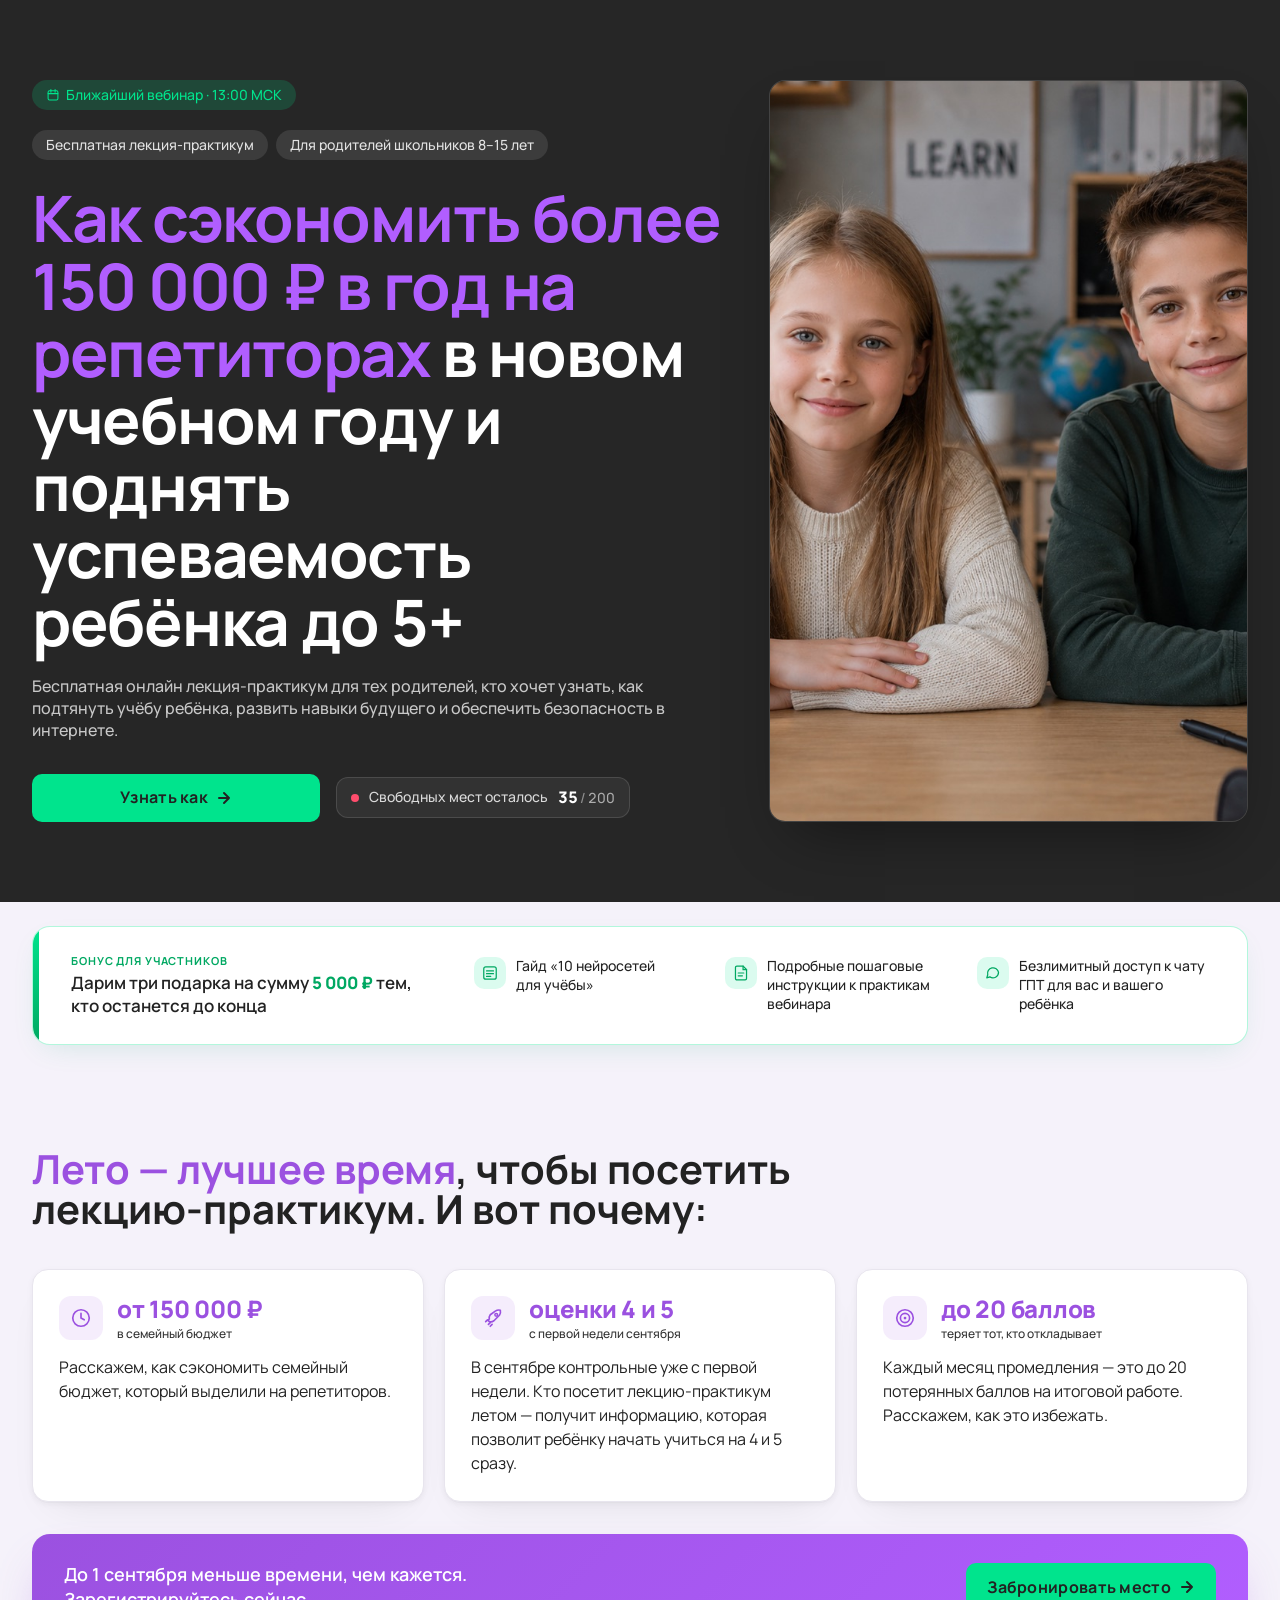
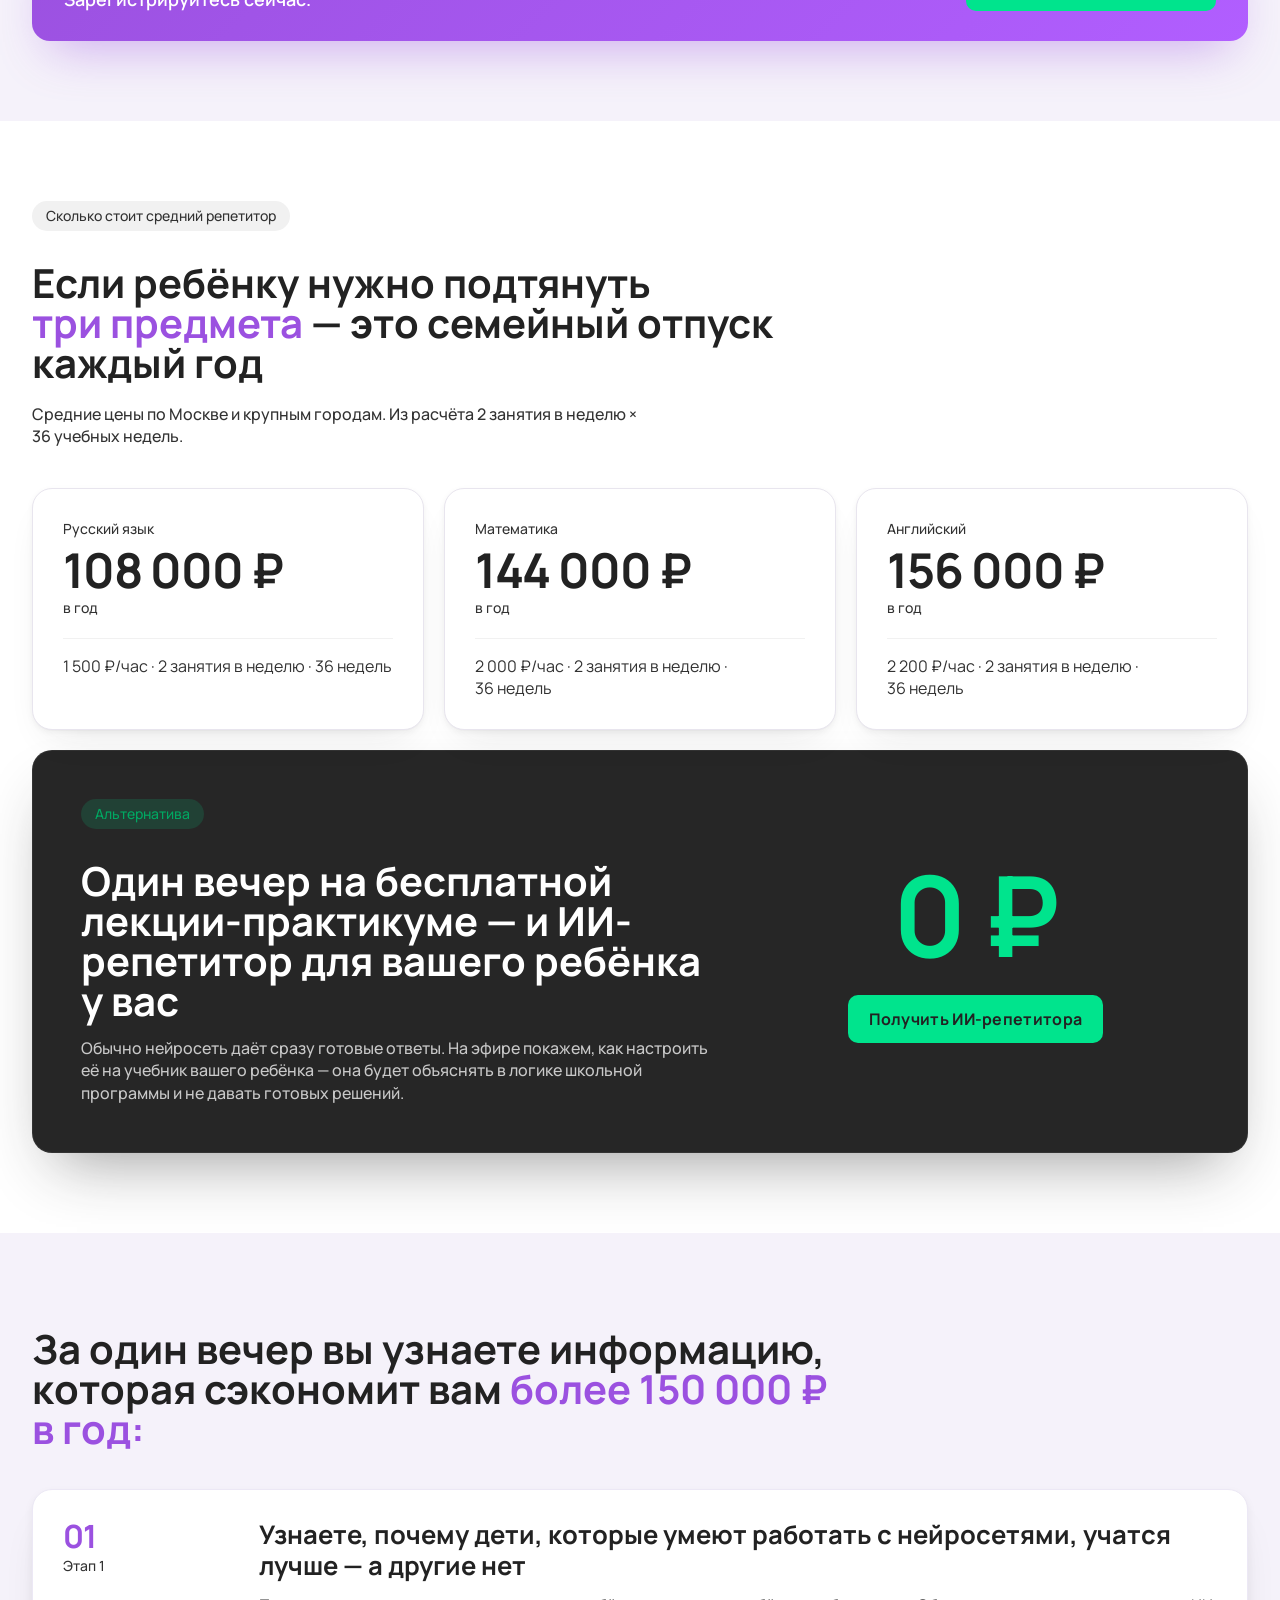
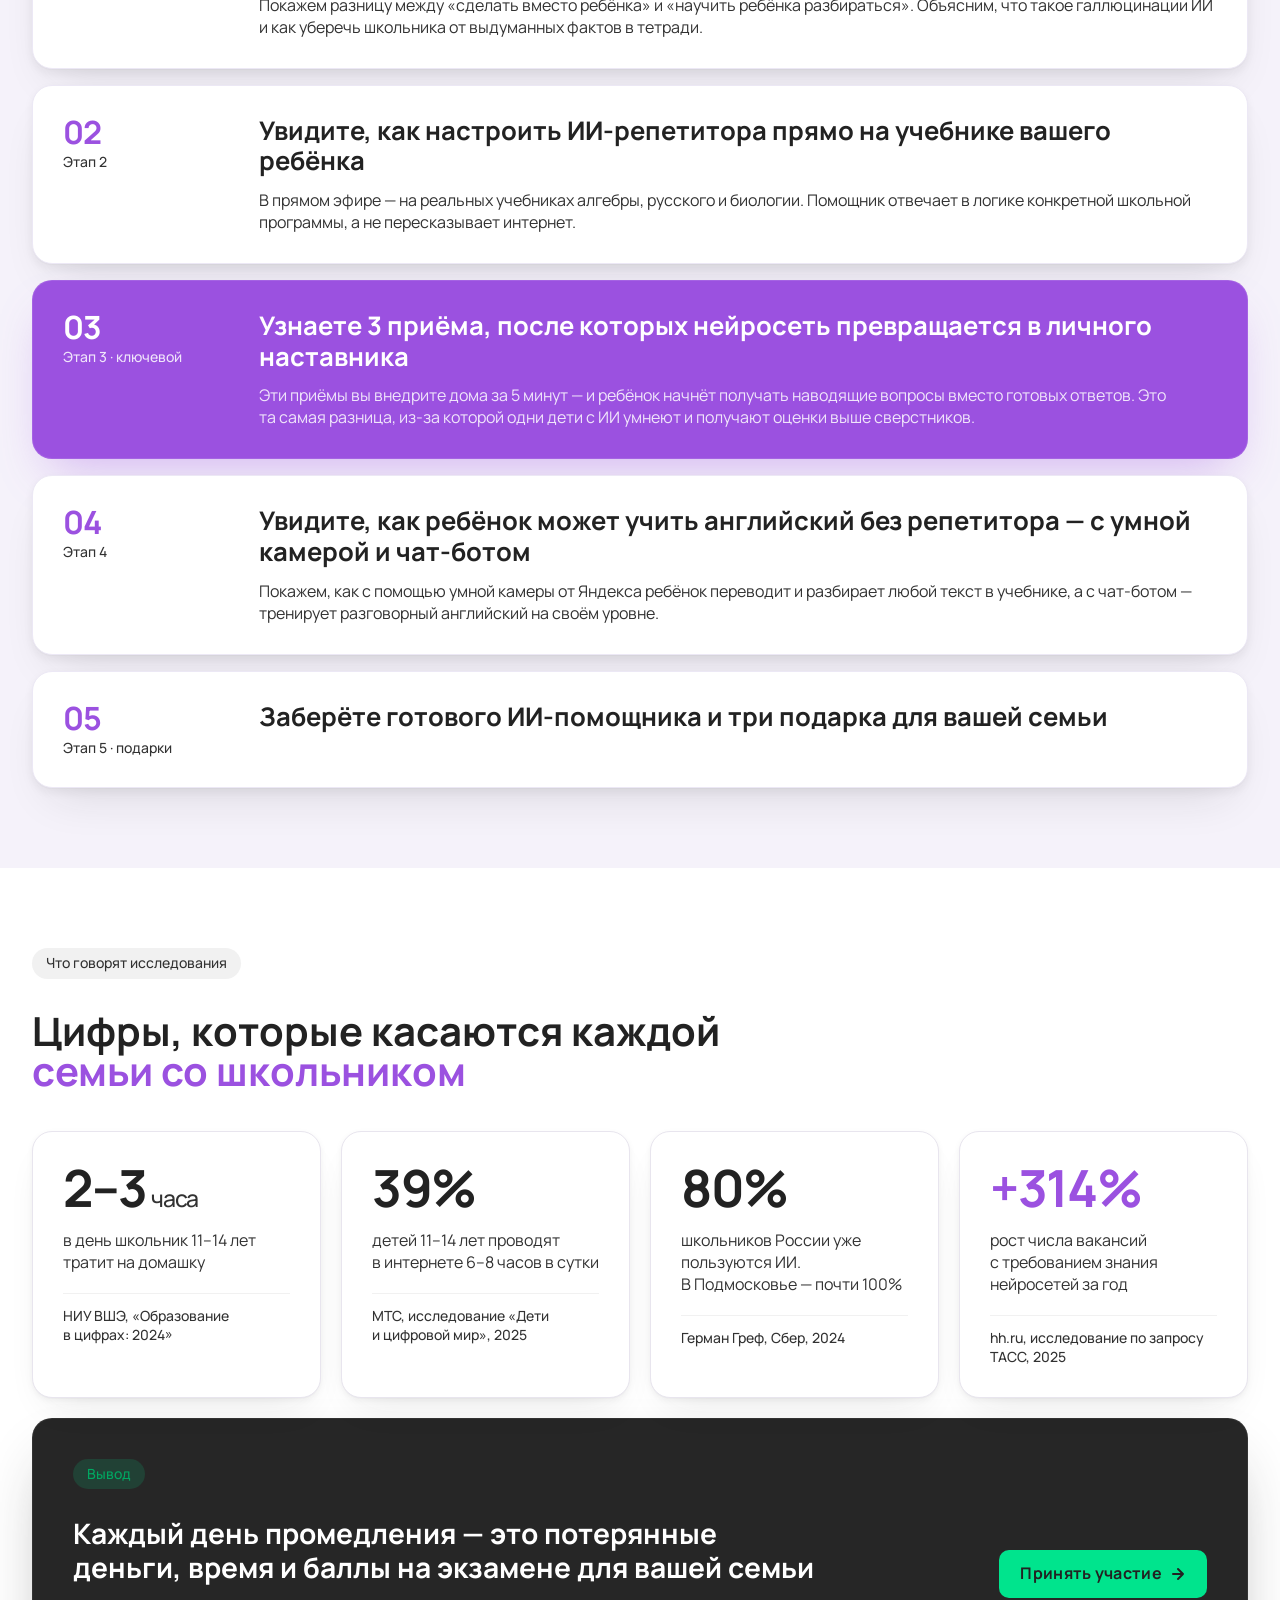
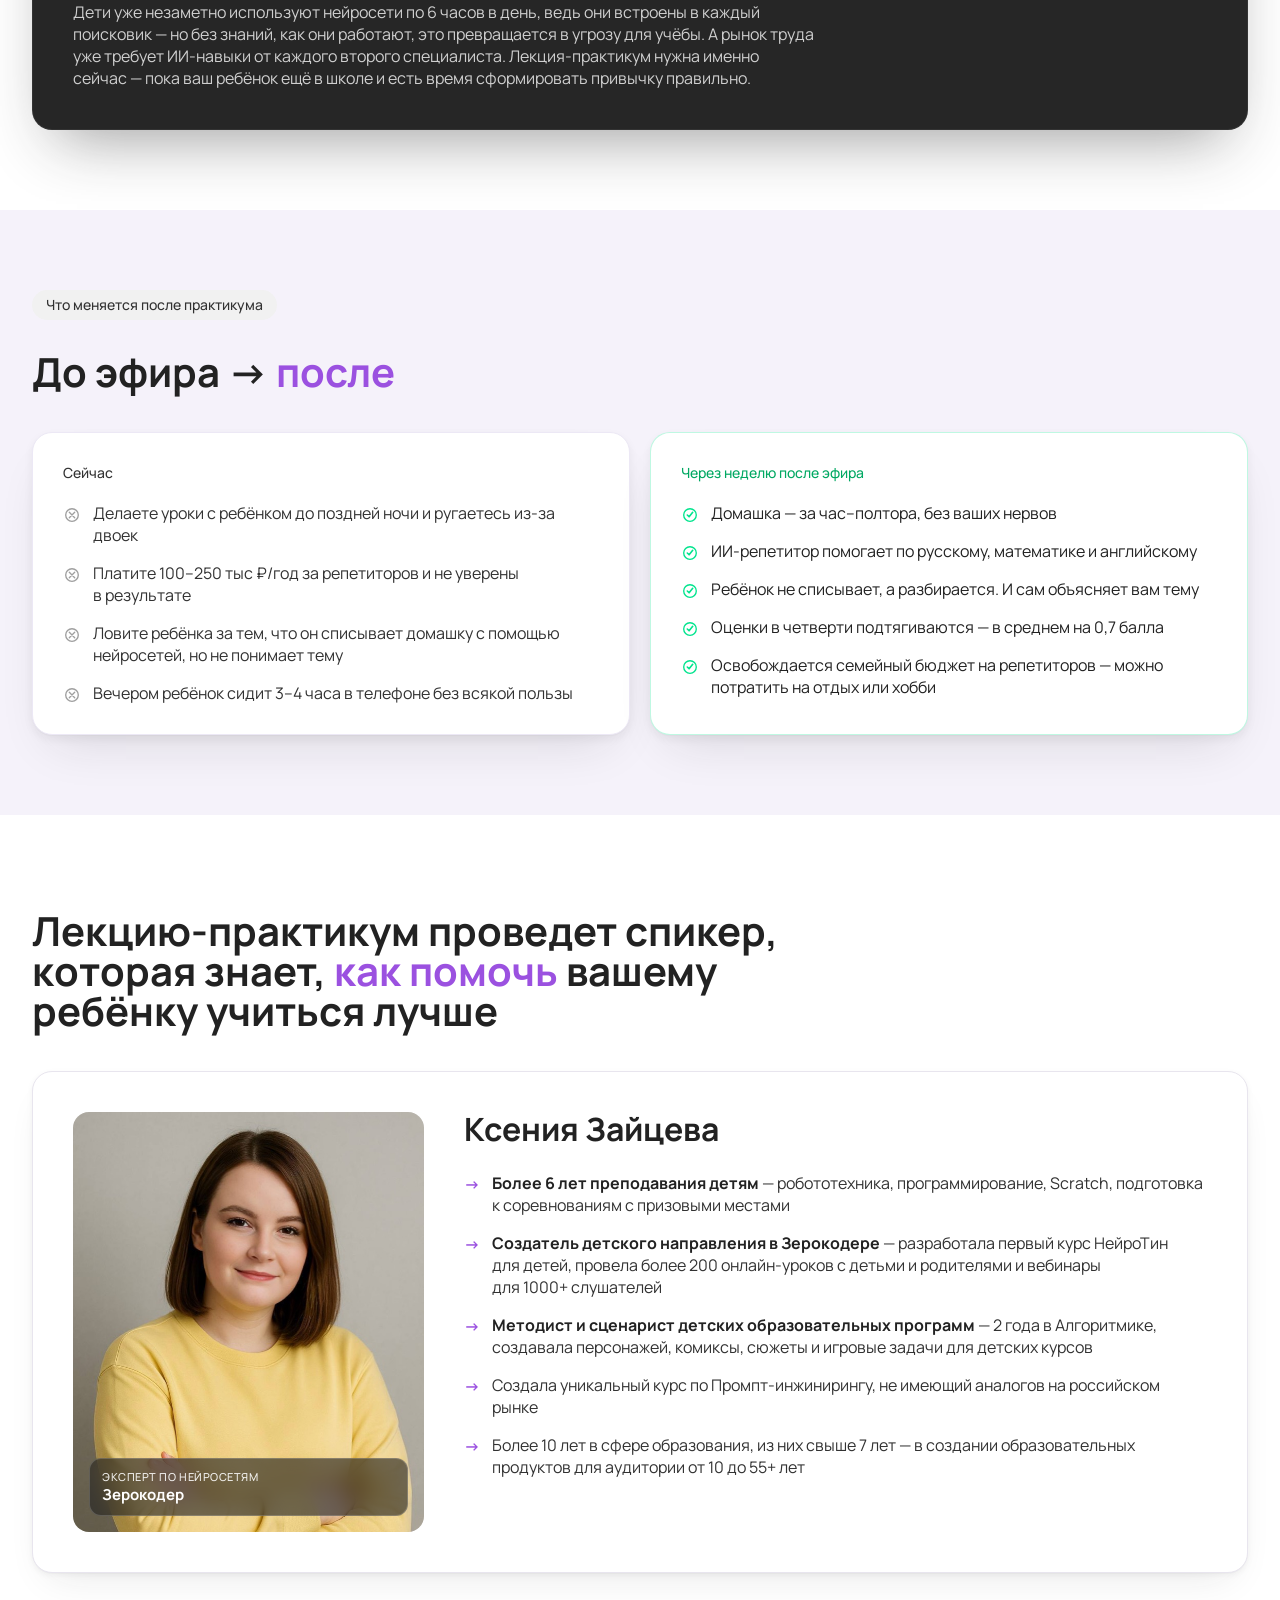
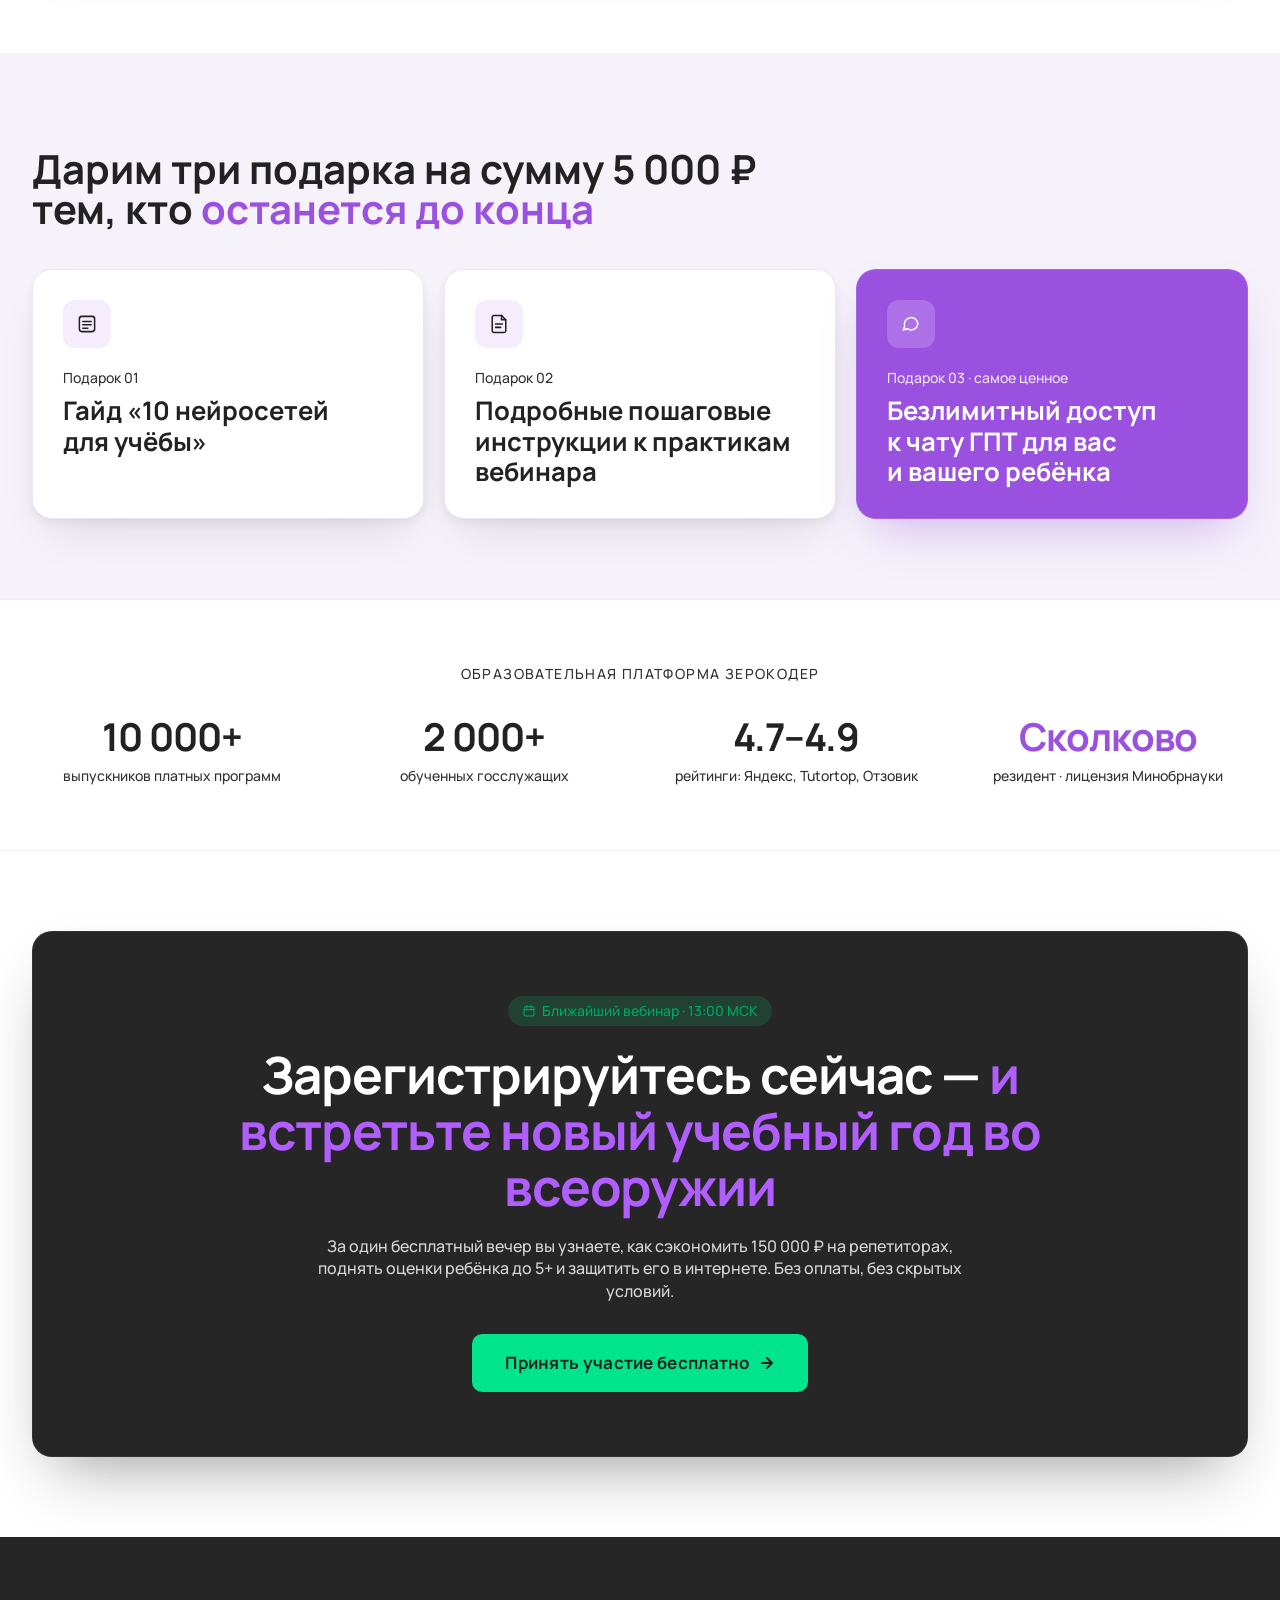
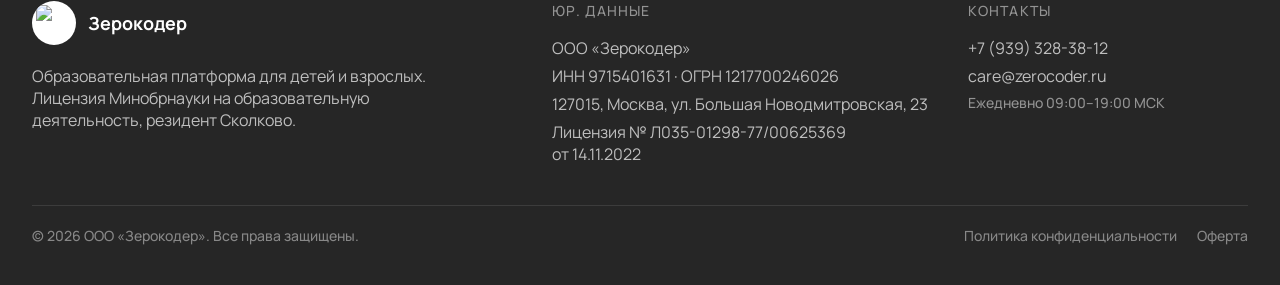
==== commit ae0e4075: "Hero: широкая кнопка CTA + счётчик мест 35/200 с уменьшением каждые 10s" ====
--- a/practical-lecture-for-parents-of-schoolchildren-aged-8-15-neuro1/index.html
+++ b/practical-lecture-for-parents-of-schoolchildren-aged-8-15-neuro1/index.html
@@ -1,4 +1,4 @@
-<!DOCTYPE html><html lang="ru"><head><meta charSet="utf-8"/><meta name="viewport" content="width=device-width, initial-scale=1"/><link rel="preload" as="image" href="https://mc.yandex.ru/watch/72085663"/><link rel="preload" as="image" href="https://top-fwz1.mail.ru/counter?id=3739769;js=na"/><link rel="preload" as="image" href="/practical-lecture-for-parents-of-schoolchildren-aged-8-15-neuro1/kids-hero.jpg"/><link rel="stylesheet" href="/practical-lecture-for-parents-of-schoolchildren-aged-8-15-neuro1/_next/static/css/669de30a4e1dec79.css" data-precedence="next"/><link rel="preload" as="script" fetchPriority="low" href="/practical-lecture-for-parents-of-schoolchildren-aged-8-15-neuro1/_next/static/chunks/webpack-57ee0ee06fdf9028.js"/><script src="/practical-lecture-for-parents-of-schoolchildren-aged-8-15-neuro1/_next/static/chunks/fd9d1056-23bdddb1df3a91c8.js" async=""></script><script src="/practical-lecture-for-parents-of-schoolchildren-aged-8-15-neuro1/_next/static/chunks/23-f78f01f528532427.js" async=""></script><script src="/practical-lecture-for-parents-of-schoolchildren-aged-8-15-neuro1/_next/static/chunks/main-app-892aa60a8b2bd960.js" async=""></script><script src="/practical-lecture-for-parents-of-schoolchildren-aged-8-15-neuro1/_next/static/chunks/app/page-6446650775ccbbba.js" async=""></script><link rel="preconnect" href="https://fonts.googleapis.com"/><link rel="preconnect" href="https://fonts.gstatic.com" crossorigin=""/><title>Бесплатный практикум: как поднять успеваемость ребёнка без репетитора — Зерокодер</title><meta name="description" content="Бесплатный онлайн-практикум для родителей школьников 8–15 лет. За 60 минут соберём ИИ-репетитора на учебнике вашего ребёнка и сэкономим до 150 000 ₽ в год на репетиторах."/><script type="text/javascript">(function(m,e,t,r,i,k,a){
+<!DOCTYPE html><html lang="ru"><head><meta charSet="utf-8"/><meta name="viewport" content="width=device-width, initial-scale=1"/><link rel="preload" as="image" href="https://mc.yandex.ru/watch/72085663"/><link rel="preload" as="image" href="https://top-fwz1.mail.ru/counter?id=3739769;js=na"/><link rel="preload" as="image" href="/practical-lecture-for-parents-of-schoolchildren-aged-8-15-neuro1/kids-hero.jpg"/><link rel="stylesheet" href="/practical-lecture-for-parents-of-schoolchildren-aged-8-15-neuro1/_next/static/css/8d30ce8d185b49aa.css" data-precedence="next"/><link rel="preload" as="script" fetchPriority="low" href="/practical-lecture-for-parents-of-schoolchildren-aged-8-15-neuro1/_next/static/chunks/webpack-57ee0ee06fdf9028.js"/><script src="/practical-lecture-for-parents-of-schoolchildren-aged-8-15-neuro1/_next/static/chunks/fd9d1056-23bdddb1df3a91c8.js" async=""></script><script src="/practical-lecture-for-parents-of-schoolchildren-aged-8-15-neuro1/_next/static/chunks/23-f78f01f528532427.js" async=""></script><script src="/practical-lecture-for-parents-of-schoolchildren-aged-8-15-neuro1/_next/static/chunks/main-app-892aa60a8b2bd960.js" async=""></script><script src="/practical-lecture-for-parents-of-schoolchildren-aged-8-15-neuro1/_next/static/chunks/app/page-9ba17595d6424d27.js" async=""></script><link rel="preconnect" href="https://fonts.googleapis.com"/><link rel="preconnect" href="https://fonts.gstatic.com" crossorigin=""/><title>Бесплатный практикум: как поднять успеваемость ребёнка без репетитора — Зерокодер</title><meta name="description" content="Бесплатный онлайн-практикум для родителей школьников 8–15 лет. За 60 минут соберём ИИ-репетитора на учебнике вашего ребёнка и сэкономим до 150 000 ₽ в год на репетиторах."/><script type="text/javascript">(function(m,e,t,r,i,k,a){
   m[i]=m[i]||function(){(m[i].a=m[i].a||[]).push(arguments)};
   m[i].l=1*new Date();
   for (var j = 0; j < document.scripts.length; j++) {if (document.scripts[j].src === r) { return; }}
@@ -12,4 +12,4 @@
   ts.src = "https://top-fwz1.mail.ru/js/code.js";
   var f = function () {var s = d.getElementsByTagName("script")[0]; s.parentNode.insertBefore(ts, s);};
   if (w.opera == "[object Opera]") { d.addEventListener("DOMContentLoaded", f, false); } else { f(); }
-})(document, window, "tmr-code");</script><link rel="stylesheet" href="https://fonts.googleapis.com/css2?family=Manrope:wght@400;500;600;700;800&amp;display=swap"/><script src="/practical-lecture-for-parents-of-schoolchildren-aged-8-15-neuro1/_next/static/chunks/polyfills-78c92fac7aa8fdd8.js" noModule=""></script></head><body><noscript><div><img src="https://mc.yandex.ru/watch/72085663" style="position:absolute;left:-9999px" alt=""/><img src="https://top-fwz1.mail.ru/counter?id=3739769;js=na" style="position:absolute;left:-9999px" alt="Top.Mail.Ru"/></div></noscript><main id="main"><section id="top" class="section section-dark"><div class="container-zc"><div class="grid lg:grid-cols-12 gap-8 lg:gap-12 items-center lg:items-stretch"><div class="lg:col-span-7"><div class="flex items-center gap-2 mb-5"><span class="pill pill-emerald"><svg width="14" height="14" viewBox="0 0 20 20" fill="none" aria-hidden="true"><rect x="3" y="4" width="14" height="13" rx="2" stroke="currentColor" stroke-width="1.5"></rect><path d="M3 8h14M7 2v4M13 2v4" stroke="currentColor" stroke-width="1.5" stroke-linecap="round"></path></svg> <!-- -->Ближайший вебинар · 13:00 МСК</span></div><div class="flex flex-wrap items-center gap-2 mb-6"><span class="pill">Бесплатная лекция-практикум</span><span class="pill">Для родителей школьников 8–15 лет</span></div><h1 class="h1 mb-5"><span style="color:var(--accent-heliotrope)">Как сэкономить более 150 000 ₽ в год на репетиторах</span> в новом учебном году и поднять успеваемость ребёнка до 5+</h1><p class="lead max-w-2xl mb-8" style="color:rgba(255,255,255,0.75)">Бесплатная онлайн лекция-практикум для тех родителей, кто хочет узнать, как подтянуть учёбу ребёнка, развить навыки будущего и обеспечить безопасность в интернете.</p><div class="flex flex-wrap items-center gap-3"><a href="#register" data-open-register="" class="btn btn-cta">Узнать как<svg width="16" height="16" viewBox="0 0 16 16" fill="none" aria-hidden="true"><path d="M3 8h10M8 3l5 5-5 5" stroke="currentColor" stroke-width="2" stroke-linecap="round" stroke-linejoin="round"></path></svg></a></div></div><div class="lg:col-span-5 lg:flex"><div class="hero-photo aspect-[4/3] sm:aspect-[3/2] lg:aspect-auto lg:flex-1 lg:h-full lg:min-h-[420px] rounded-2xl relative overflow-hidden mx-auto lg:mx-0 w-full" style="max-width:34rem"><img src="/practical-lecture-for-parents-of-schoolchildren-aged-8-15-neuro1/kids-hero.jpg" alt="Ученики за уроком" class="absolute inset-0 w-full h-full object-cover" loading="eager"/></div></div></div></div></section><section id="gifts-top" aria-label="Подарки участникам" class="section-tinted"><div class="container-zc" style="padding-top:1.5rem;padding-bottom:1.5rem"><div class="gifts-strip"><div class="gifts-strip-head"><span class="gifts-strip-eyebrow">Бонус для участников</span><span class="gifts-strip-label">Дарим три подарка на сумму<!-- --> <span class="gifts-strip-amount">5 000 ₽</span> <!-- -->тем, кто останется до конца</span></div><ul class="gifts-strip-list"><li class="gifts-strip-item"><span class="gifts-strip-icon" aria-hidden="true"><svg width="18" height="18" viewBox="0 0 26 26" fill="none" aria-hidden="true"><rect x="4" y="4" width="18" height="18" rx="3" stroke="currentColor" stroke-width="1.8"></rect><path d="M8 10h10M8 14h10M8 18h6" stroke="currentColor" stroke-width="1.8" stroke-linecap="round"></path></svg></span><span class="gifts-strip-text">Гайд «10 нейросетей для учёбы»</span></li><li class="gifts-strip-item"><span class="gifts-strip-icon" aria-hidden="true"><svg width="18" height="18" viewBox="0 0 26 26" fill="none" aria-hidden="true"><path d="M5 21V5a2 2 0 012-2h9l5 5v13a2 2 0 01-2 2H7a2 2 0 01-2-2z" stroke="currentColor" stroke-width="1.8"></path><path d="M16 3v5h5M9 13h8M9 17h6" stroke="currentColor" stroke-width="1.8" stroke-linecap="round"></path></svg></span><span class="gifts-strip-text">Подробные пошаговые инструкции к практикам вебинара</span></li><li class="gifts-strip-item"><span class="gifts-strip-icon" aria-hidden="true"><svg width="18" height="18" viewBox="0 0 26 26" fill="none" aria-hidden="true"><path d="M21 12a8 8 0 01-12.5 6.6L4 20l1.4-4.5A8 8 0 1121 12z" stroke="currentColor" stroke-width="1.8" stroke-linejoin="round"></path></svg></span><span class="gifts-strip-text">Безлимитный доступ к чату ГПТ для вас и вашего ребёнка</span></li></ul></div></div></section><section class="section section-tinted"><div class="container-zc"><div class="max-w-3xl mb-8 md:mb-10"><h2 class="h2"><span class="accent">Лето — лучшее время</span>, чтобы посетить лекцию-практикум. И вот почему:</h2></div><div class="grid sm:grid-cols-2 lg:grid-cols-3 gap-4 md:gap-5"><div class="reason-card"><div class="reason-card-head"><div class="reason-icon" aria-hidden="true"><svg width="22" height="22" viewBox="0 0 24 24" fill="none" aria-hidden="true"><circle cx="12" cy="12" r="9" stroke="currentColor" stroke-width="1.8"></circle><path d="M12 7v5l3.5 2" stroke="currentColor" stroke-width="1.8" stroke-linecap="round"></path></svg></div><div class="reason-stat"><span class="reason-stat-value">от 150 000 ₽</span><span class="reason-stat-label">в семейный бюджет</span></div></div><p class="reason-text">Расскажем, как сэкономить семейный бюджет, который выделили на репетиторов.</p></div><div class="reason-card"><div class="reason-card-head"><div class="reason-icon" aria-hidden="true"><svg width="22" height="22" viewBox="0 0 24 24" fill="none" aria-hidden="true"><path d="M14.5 4.5C16 3.5 18 3 20 3.5 20.5 5.5 20 7.5 19 9l-6 6c-1.5 1-3 1.5-4.5 1L8 16l-1.5-1.5L8 13c-.5-1.5 0-3 1-4.5l5.5-4z" stroke="currentColor" stroke-width="1.8" stroke-linejoin="round"></path><path d="M9 17l-2 2M11 19l-2 2M6 14l-2 2" stroke="currentColor" stroke-width="1.8" stroke-linecap="round"></path><circle cx="15.5" cy="8.5" r="1.5" stroke="currentColor" stroke-width="1.6"></circle></svg></div><div class="reason-stat"><span class="reason-stat-value">оценки 4 и 5</span><span class="reason-stat-label">с первой недели сентября</span></div></div><p class="reason-text">В сентябре контрольные уже с первой недели. Кто посетит лекцию-практикум летом — получит информацию, которая позволит ребёнку начать учиться на 4 и 5 сразу.</p></div><div class="reason-card"><div class="reason-card-head"><div class="reason-icon" aria-hidden="true"><svg width="22" height="22" viewBox="0 0 24 24" fill="none" aria-hidden="true"><circle cx="12" cy="12" r="9" stroke="currentColor" stroke-width="1.8"></circle><circle cx="12" cy="12" r="5" stroke="currentColor" stroke-width="1.8"></circle><circle cx="12" cy="12" r="1.5" fill="currentColor"></circle></svg></div><div class="reason-stat"><span class="reason-stat-value">до 20 баллов</span><span class="reason-stat-label">теряет тот, кто откладывает</span></div></div><p class="reason-text">Каждый месяц промедления — это до 20 потерянных баллов на итоговой работе. Расскажем, как это избежать.</p></div></div><div class="mt-6 md:mt-8 reason-cta"><div class="reason-cta-inner"><p class="reason-cta-text"><span class="reason-cta-line">До 1 сентября меньше времени, чем кажется.</span><span class="reason-cta-line">Зарегистрируйтесь сейчас.</span></p><a href="#register" data-open-register="" class="btn btn-cta reason-cta-btn">Забронировать место<svg width="16" height="16" viewBox="0 0 16 16" fill="none" aria-hidden="true"><path d="M3 8h10M8 3l5 5-5 5" stroke="currentColor" stroke-width="2" stroke-linecap="round" stroke-linejoin="round"></path></svg></a></div></div></div></section><section class="section"><div class="container-zc"><div class="max-w-3xl mb-8 md:mb-10"><span class="pill mb-4 inline-flex">Сколько стоит средний репетитор</span><h2 class="h2 mt-4">Если ребёнку нужно подтянуть <span class="accent">три предмета</span> — это семейный отпуск каждый год</h2><p class="lead mt-5 max-w-2xl">Средние цены по Москве и крупным городам. Из расчёта 2 занятия в неделю × 36 учебных недель.</p></div><div class="grid sm:grid-cols-2 lg:grid-cols-3 gap-4 md:gap-5"><div class="card"><div class="caption mb-2">Русский язык</div><div class="font-bold tracking-tight whitespace-nowrap" style="font-size:clamp(2rem, 4vw, 3rem);line-height:1">108 000 ₽</div><div class="caption mt-1 mb-5">в год</div><hr class="hr-soft mb-4"/><div class="body" style="color:var(--n-ink-2)">1 500 ₽/час · 2 занятия в неделю · 36 недель</div></div><div class="card"><div class="caption mb-2">Математика</div><div class="font-bold tracking-tight whitespace-nowrap" style="font-size:clamp(2rem, 4vw, 3rem);line-height:1">144 000 ₽</div><div class="caption mt-1 mb-5">в год</div><hr class="hr-soft mb-4"/><div class="body" style="color:var(--n-ink-2)">2 000 ₽/час · 2 занятия в неделю · 36 недель</div></div><div class="card"><div class="caption mb-2">Английский</div><div class="font-bold tracking-tight whitespace-nowrap" style="font-size:clamp(2rem, 4vw, 3rem);line-height:1">156 000 ₽</div><div class="caption mt-1 mb-5">в год</div><hr class="hr-soft mb-4"/><div class="body" style="color:var(--n-ink-2)">2 200 ₽/час · 2 занятия в неделю · 36 недель</div></div></div><div class="mt-5" id="altCta"><div class="card card-dark p-6 md:p-8 lg:p-12"><div class="grid md:grid-cols-12 gap-6 md:gap-8 items-center"><div class="md:col-span-7"><span class="pill-emerald pill mb-4 inline-flex">Альтернатива</span><h3 class="h2 mt-4 mb-4" style="color:var(--n-white)">Один вечер на бесплатной лекции-практикуме — и ИИ-репетитор для вашего ребёнка у вас</h3><p class="lead" style="color:rgba(255,255,255,0.75)">Обычно нейросеть даёт сразу готовые ответы. На эфире покажем, как настроить её на учебник вашего ребёнка — она будет объяснять в логике школьной программы и не давать готовых решений.</p></div><div class="md:col-span-5 flex flex-col items-center justify-center text-center"><div class="font-bold tracking-tight whitespace-nowrap mb-6" style="font-size:clamp(4rem, 9vw, 7rem);line-height:1;color:var(--surface-cta)">0 ₽</div><a href="#register" data-open-register="" class="btn btn-cta">Получить ИИ-репетитора</a></div></div></div></div></div></section><section id="program" class="section section-tinted"><div class="container-zc"><div class="max-w-4xl mb-8 md:mb-10"><h2 class="h2 mt-4">За один вечер вы узнаете информацию, которая сэкономит вам <span class="accent">более 150 000 ₽ в год:</span></h2></div><div class="space-y-4"><div class="card "><div class="grid md:grid-cols-12 gap-5 md:gap-6 items-start"><div class="md:col-span-2"><div class="font-bold tracking-tight accent" style="font-size:2rem;line-height:1">01</div><div class="caption mt-1">Этап 1</div></div><div class="md:col-span-10"><h3 class="h3 mb-3">Узнаете, почему дети, которые умеют работать с нейросетями, учатся лучше — а другие нет</h3><p class="body" style="color:var(--n-ink-2)">Покажем разницу между «сделать вместо ребёнка» и «научить ребёнка разбираться». Объясним, что такое галлюцинации ИИ и как уберечь школьника от выдуманных фактов в тетради.</p></div></div></div><div class="card "><div class="grid md:grid-cols-12 gap-5 md:gap-6 items-start"><div class="md:col-span-2"><div class="font-bold tracking-tight accent" style="font-size:2rem;line-height:1">02</div><div class="caption mt-1">Этап 2</div></div><div class="md:col-span-10"><h3 class="h3 mb-3">Увидите, как настроить ИИ-репетитора прямо на учебнике вашего ребёнка</h3><p class="body" style="color:var(--n-ink-2)">В прямом эфире — на реальных учебниках алгебры, русского и биологии. Помощник отвечает в логике конкретной школьной программы, а не пересказывает интернет.</p></div></div></div><div class="card card-accent"><div class="grid md:grid-cols-12 gap-5 md:gap-6 items-start"><div class="md:col-span-2"><div class="font-bold tracking-tight text-white" style="font-size:2rem;line-height:1">03</div><div class="caption mt-1" style="color:rgba(255,255,255,0.85)">Этап 3 · ключевой</div></div><div class="md:col-span-10"><h3 class="h3 mb-3" style="color:var(--n-white)">Узнаете 3 приёма, после которых нейросеть превращается в личного наставника</h3><p class="body" style="color:rgba(255,255,255,0.85)">Эти приёмы вы внедрите дома за 5 минут — и ребёнок начнёт получать наводящие вопросы вместо готовых ответов. Это та самая разница, из-за которой одни дети с ИИ умнеют и получают оценки выше сверстников.</p></div></div></div><div class="card "><div class="grid md:grid-cols-12 gap-5 md:gap-6 items-start"><div class="md:col-span-2"><div class="font-bold tracking-tight accent" style="font-size:2rem;line-height:1">04</div><div class="caption mt-1">Этап 4</div></div><div class="md:col-span-10"><h3 class="h3 mb-3">Увидите, как ребёнок может учить английский без репетитора — с умной камерой и чат-ботом</h3><p class="body" style="color:var(--n-ink-2)">Покажем, как с помощью умной камеры от Яндекса ребёнок переводит и разбирает любой текст в учебнике, а с чат-ботом — тренирует разговорный английский на своём уровне.</p></div></div></div><div class="card "><div class="grid md:grid-cols-12 gap-5 md:gap-6 items-start"><div class="md:col-span-2"><div class="font-bold tracking-tight accent" style="font-size:2rem;line-height:1">05</div><div class="caption mt-1">Этап 5 · подарки</div></div><div class="md:col-span-10"><h3 class="h3 ">Заберёте готового ИИ-помощника и три подарка для вашей семьи</h3></div></div></div></div></div></section><section class="section"><div class="container-zc"><div class="max-w-4xl mb-8 md:mb-10"><span class="pill mb-4 inline-flex">Что говорят исследования</span><h2 class="h2 mt-4">Цифры, которые касаются каждой <span class="accent whitespace-nowrap">семьи со школьником</span></h2></div><div class="grid md:grid-cols-2 lg:grid-cols-4 gap-4 md:gap-5"><div class="card"><div class="font-bold tracking-tight whitespace-nowrap " style="font-size:clamp(2.25rem, 4vw, 3.25rem);line-height:1;color:var(--n-ink)">2–3<span class="ml-1" style="font-size:0.45em;color:var(--n-ink-2);font-weight:500">часа</span></div><div class="body mt-4 mb-5" style="color:var(--n-ink-2)">в день школьник 11–14 лет тратит на домашку</div><hr class="hr-soft mb-3"/><div class="caption">НИУ ВШЭ, «Образование в цифрах: 2024»</div></div><div class="card"><div class="font-bold tracking-tight whitespace-nowrap " style="font-size:clamp(2.25rem, 4vw, 3.25rem);line-height:1;color:var(--n-ink)">39%</div><div class="body mt-4 mb-5" style="color:var(--n-ink-2)">детей 11–14 лет проводят в интернете 6–8 часов в сутки</div><hr class="hr-soft mb-3"/><div class="caption">МТС, исследование «Дети и цифровой мир», 2025</div></div><div class="card"><div class="font-bold tracking-tight whitespace-nowrap " style="font-size:clamp(2.25rem, 4vw, 3.25rem);line-height:1;color:var(--n-ink)">80%</div><div class="body mt-4 mb-5" style="color:var(--n-ink-2)">школьников России уже пользуются ИИ. В Подмосковье — почти 100%</div><hr class="hr-soft mb-3"/><div class="caption">Герман Греф, Сбер, 2024</div></div><div class="card"><div class="font-bold tracking-tight whitespace-nowrap accent" style="font-size:clamp(2.25rem, 4vw, 3.25rem);line-height:1">+314%</div><div class="body mt-4 mb-5" style="color:var(--n-ink-2)">рост числа вакансий с требованием знания нейросетей за год</div><hr class="hr-soft mb-3"/><div class="caption">hh.ru, исследование по запросу ТАСС, 2025</div></div></div><div class="mt-4 md:mt-5" id="researchConclusion"><div class="card card-dark p-6 md:p-8 lg:p-10"><div class="grid lg:grid-cols-12 gap-6 lg:gap-10 items-center"><div class="lg:col-span-8"><span class="pill pill-emerald mb-4 inline-flex">Вывод</span><h3 class="h3 mt-3 mb-4" style="color:var(--n-white);font-size:clamp(1.375rem, 2.2vw, 1.875rem);line-height:1.2">Каждый день промедления — это потерянные деньги, время и баллы на экзамене для вашей семьи</h3><p class="body" style="color:rgba(255,255,255,0.78)">Дети уже незаметно используют нейросети по 6 часов в день, ведь они встроены в каждый поисковик — но без знаний, как они работают, это превращается в угрозу для учёбы. А рынок труда уже требует ИИ-навыки от каждого второго специалиста. Лекция-практикум нужна именно сейчас — пока ваш ребёнок ещё в школе и есть время сформировать привычку правильно.</p></div><div class="lg:col-span-4 flex lg:justify-end"><a href="#register" data-open-register="" class="btn btn-cta">Принять участие<svg width="16" height="16" viewBox="0 0 16 16" fill="none" aria-hidden="true"><path d="M3 8h10M8 3l5 5-5 5" stroke="currentColor" stroke-width="2" stroke-linecap="round" stroke-linejoin="round"></path></svg></a></div></div></div></div></div></section><section class="section section-tinted"><div class="container-zc"><div class="max-w-3xl mb-8 md:mb-10"><span class="pill mb-4 inline-flex">Что меняется после практикума</span><h2 class="h2 mt-4">До эфира → <span class="accent">после</span></h2></div><div class="grid md:grid-cols-2 gap-4 md:gap-5"><div class="card"><div class="caption mb-5">Сейчас</div><ul class="space-y-4"><li class="flex gap-3 body" style="color:var(--n-ink-2)"><span class="flex-shrink-0 mt-1" style="color:#9F9F9F"><svg width="18" height="18" viewBox="0 0 20 20" fill="none" aria-hidden="true"><circle cx="10" cy="10" r="7" stroke="currentColor" stroke-width="1.5"></circle><path d="M7 7l6 6M13 7l-6 6" stroke="currentColor" stroke-width="1.5" stroke-linecap="round"></path></svg></span><span>Делаете уроки с ребёнком до поздней ночи и ругаетесь из-за двоек</span></li><li class="flex gap-3 body" style="color:var(--n-ink-2)"><span class="flex-shrink-0 mt-1" style="color:#9F9F9F"><svg width="18" height="18" viewBox="0 0 20 20" fill="none" aria-hidden="true"><circle cx="10" cy="10" r="7" stroke="currentColor" stroke-width="1.5"></circle><path d="M7 7l6 6M13 7l-6 6" stroke="currentColor" stroke-width="1.5" stroke-linecap="round"></path></svg></span><span>Платите 100–250 тыс ₽/год за репетиторов и не уверены в результате</span></li><li class="flex gap-3 body" style="color:var(--n-ink-2)"><span class="flex-shrink-0 mt-1" style="color:#9F9F9F"><svg width="18" height="18" viewBox="0 0 20 20" fill="none" aria-hidden="true"><circle cx="10" cy="10" r="7" stroke="currentColor" stroke-width="1.5"></circle><path d="M7 7l6 6M13 7l-6 6" stroke="currentColor" stroke-width="1.5" stroke-linecap="round"></path></svg></span><span>Ловите ребёнка за тем, что он списывает домашку с помощью нейросетей, но не понимает тему</span></li><li class="flex gap-3 body" style="color:var(--n-ink-2)"><span class="flex-shrink-0 mt-1" style="color:#9F9F9F"><svg width="18" height="18" viewBox="0 0 20 20" fill="none" aria-hidden="true"><circle cx="10" cy="10" r="7" stroke="currentColor" stroke-width="1.5"></circle><path d="M7 7l6 6M13 7l-6 6" stroke="currentColor" stroke-width="1.5" stroke-linecap="round"></path></svg></span><span>Вечером ребёнок сидит 3–4 часа в телефоне без всякой пользы</span></li></ul></div><div class="card" style="background:var(--n-white);border:1px solid rgba(0,228,141,0.25)"><div class="caption mb-5" style="color:#00A862">Через неделю после эфира</div><ul class="space-y-4"><li class="flex gap-3 body" style="color:var(--n-ink)"><span class="flex-shrink-0 mt-1" style="color:var(--surface-cta)"><svg width="18" height="18" viewBox="0 0 20 20" fill="none" aria-hidden="true"><circle cx="10" cy="10" r="7" stroke="currentColor" stroke-width="1.5"></circle><path d="M7 10l2 2 4-5" stroke="currentColor" stroke-width="1.8" stroke-linecap="round" stroke-linejoin="round"></path></svg></span><span>Домашка — за час–полтора, без ваших нервов</span></li><li class="flex gap-3 body" style="color:var(--n-ink)"><span class="flex-shrink-0 mt-1" style="color:var(--surface-cta)"><svg width="18" height="18" viewBox="0 0 20 20" fill="none" aria-hidden="true"><circle cx="10" cy="10" r="7" stroke="currentColor" stroke-width="1.5"></circle><path d="M7 10l2 2 4-5" stroke="currentColor" stroke-width="1.8" stroke-linecap="round" stroke-linejoin="round"></path></svg></span><span>ИИ-репетитор помогает по русскому, математике и английскому</span></li><li class="flex gap-3 body" style="color:var(--n-ink)"><span class="flex-shrink-0 mt-1" style="color:var(--surface-cta)"><svg width="18" height="18" viewBox="0 0 20 20" fill="none" aria-hidden="true"><circle cx="10" cy="10" r="7" stroke="currentColor" stroke-width="1.5"></circle><path d="M7 10l2 2 4-5" stroke="currentColor" stroke-width="1.8" stroke-linecap="round" stroke-linejoin="round"></path></svg></span><span>Ребёнок не списывает, а разбирается. И сам объясняет вам тему</span></li><li class="flex gap-3 body" style="color:var(--n-ink)"><span class="flex-shrink-0 mt-1" style="color:var(--surface-cta)"><svg width="18" height="18" viewBox="0 0 20 20" fill="none" aria-hidden="true"><circle cx="10" cy="10" r="7" stroke="currentColor" stroke-width="1.5"></circle><path d="M7 10l2 2 4-5" stroke="currentColor" stroke-width="1.8" stroke-linecap="round" stroke-linejoin="round"></path></svg></span><span>Оценки в четверти подтягиваются — в среднем на 0,7 балла</span></li><li class="flex gap-3 body" style="color:var(--n-ink)"><span class="flex-shrink-0 mt-1" style="color:var(--surface-cta)"><svg width="18" height="18" viewBox="0 0 20 20" fill="none" aria-hidden="true"><circle cx="10" cy="10" r="7" stroke="currentColor" stroke-width="1.5"></circle><path d="M7 10l2 2 4-5" stroke="currentColor" stroke-width="1.8" stroke-linecap="round" stroke-linejoin="round"></path></svg></span><span>Освобождается семейный бюджет на репетиторов — можно потратить на отдых или хобби</span></li></ul></div></div></div></section><section id="speaker" class="section"><div class="container-zc"><div class="max-w-3xl mb-8 md:mb-10"><h2 class="h2 mt-4">Лекцию-практикум проведет спикер, которая знает, <span class="accent">как помочь</span> вашему ребёнку учиться лучше</h2></div><div class="card p-6 md:p-8 lg:p-10"><div class="grid md:grid-cols-12 gap-6 md:gap-10 md:items-stretch"><div class="md:col-span-4"><div class="aspect-[4/5] md:aspect-auto md:h-full md:min-h-[420px] rounded-2xl relative overflow-hidden bg-seashell"><img src="/practical-lecture-for-parents-of-schoolchildren-aged-8-15-neuro1/zaitseva.jpg" alt="Ксения Зайцева" class="absolute inset-0 w-full h-full object-cover" style="object-position:center top" loading="lazy"/><div class="absolute bottom-3 left-3 right-3 md:bottom-4 md:left-4 md:right-4 rounded-xl px-3 py-2.5" style="background:rgba(34,34,34,0.62);border:1px solid rgba(255,255,255,0.18);backdrop-filter:blur(10px);-webkit-backdrop-filter:blur(10px)"><div class="caption" style="color:rgba(255,255,255,0.9);letter-spacing:0.05em;text-transform:uppercase;font-size:0.6875rem">Эксперт по нейросетям</div><div class="font-bold text-white" style="font-size:0.9375rem">Зерокодер</div></div></div></div><div class="md:col-span-8"><h3 class="font-bold mb-6" style="font-size:clamp(1.5rem, 2.5vw, 2rem);line-height:1.1">Ксения Зайцева</h3><ul class="space-y-4"><li class="flex gap-3"><span class="accent font-bold flex-shrink-0" style="font-size:1rem;line-height:1.5">→</span><span class="body" style="color:var(--n-ink-2)"><strong style="color:var(--n-ink)">Более 6 лет преподавания детям</strong> — робототехника, программирование, Scratch, подготовка к соревнованиям с призовыми местами</span></li><li class="flex gap-3"><span class="accent font-bold flex-shrink-0" style="font-size:1rem;line-height:1.5">→</span><span class="body" style="color:var(--n-ink-2)"><strong style="color:var(--n-ink)">Создатель детского направления в Зерокодере</strong> — разработала первый курс НейроТин для детей, провела более 200 онлайн-уроков с детьми и родителями и вебинары для 1000+ слушателей</span></li><li class="flex gap-3"><span class="accent font-bold flex-shrink-0" style="font-size:1rem;line-height:1.5">→</span><span class="body" style="color:var(--n-ink-2)"><strong style="color:var(--n-ink)">Методист и сценарист детских образовательных программ</strong> — 2 года в Алгоритмике, создавала персонажей, комиксы, сюжеты и игровые задачи для детских курсов</span></li><li class="flex gap-3"><span class="accent font-bold flex-shrink-0" style="font-size:1rem;line-height:1.5">→</span><span class="body" style="color:var(--n-ink-2)">Создала уникальный курс по Промпт-инжинирингу, не имеющий аналогов на российском рынке</span></li><li class="flex gap-3"><span class="accent font-bold flex-shrink-0" style="font-size:1rem;line-height:1.5">→</span><span class="body" style="color:var(--n-ink-2)">Более 10 лет в сфере образования, из них свыше 7 лет — в создании образовательных продуктов для аудитории от 10 до 55+ лет</span></li></ul></div></div></div></div></section><section id="gifts" class="section section-tinted"><div class="container-zc"><div class="max-w-3xl mb-8 md:mb-10"><h2 class="h2 mt-4">Дарим три подарка на сумму 5 000 ₽ тем, кто <span class="accent">останется до конца</span></h2></div><div class="grid sm:grid-cols-2 lg:grid-cols-3 gap-4 md:gap-5"><div class="card "><div class="w-12 h-12 rounded-xl flex items-center justify-center mb-5" style="background:rgba(155,81,224,0.10)"><svg width="22" height="22" viewBox="0 0 26 26" fill="none" aria-hidden="true"><rect x="4" y="4" width="18" height="18" rx="3" stroke="currentColor" stroke-width="1.8"></rect><path d="M8 10h10M8 14h10M8 18h6" stroke="currentColor" stroke-width="1.8" stroke-linecap="round"></path></svg></div><div class="caption mb-2">Подарок 01</div><h3 class="h3">Гайд «10 нейросетей для учёбы»</h3></div><div class="card "><div class="w-12 h-12 rounded-xl flex items-center justify-center mb-5" style="background:rgba(155,81,224,0.10)"><svg width="22" height="22" viewBox="0 0 26 26" fill="none" aria-hidden="true"><path d="M5 21V5a2 2 0 012-2h9l5 5v13a2 2 0 01-2 2H7a2 2 0 01-2-2z" stroke="currentColor" stroke-width="1.8"></path><path d="M16 3v5h5M9 13h8M9 17h6" stroke="currentColor" stroke-width="1.8" stroke-linecap="round"></path></svg></div><div class="caption mb-2">Подарок 02</div><h3 class="h3">Подробные пошаговые инструкции к практикам вебинара</h3></div><div class="card card-accent"><div class="w-12 h-12 rounded-xl flex items-center justify-center mb-5" style="background:rgba(255,255,255,0.18)"><svg width="22" height="22" viewBox="0 0 26 26" fill="none" aria-hidden="true"><path d="M21 12a8 8 0 01-12.5 6.6L4 20l1.4-4.5A8 8 0 1121 12z" stroke="currentColor" stroke-width="1.8" stroke-linejoin="round"></path></svg></div><div class="caption mb-2" style="color:rgba(255,255,255,0.85)">Подарок 03 · самое ценное</div><h3 class="h3">Безлимитный доступ к чату ГПТ для вас и вашего ребёнка</h3></div></div></div></section><section class="section" style="border-top:1px solid var(--n-seashell);border-bottom:1px solid var(--n-seashell);padding-top:4rem;padding-bottom:4rem"><div class="container-zc"><div class="caption text-center mb-8" style="text-transform:uppercase;letter-spacing:0.1em">Образовательная платформа Зерокодер</div><div class="grid grid-cols-2 lg:grid-cols-4 gap-6 md:gap-8"><div class="text-center"><div class="font-bold tracking-tight whitespace-nowrap " style="font-size:clamp(1.5rem, 3vw, 2.5rem);line-height:1.1;color:var(--n-ink)">10 000+</div><div class="caption mt-2">выпускников платных программ</div></div><div class="text-center"><div class="font-bold tracking-tight whitespace-nowrap " style="font-size:clamp(1.5rem, 3vw, 2.5rem);line-height:1.1;color:var(--n-ink)">2 000+</div><div class="caption mt-2">обученных госслужащих</div></div><div class="text-center"><div class="font-bold tracking-tight whitespace-nowrap " style="font-size:clamp(1.5rem, 3vw, 2.5rem);line-height:1.1;color:var(--n-ink)">4.7–4.9</div><div class="caption mt-2">рейтинги: Яндекс, Tutortop, Отзовик</div></div><div class="text-center"><div class="font-bold tracking-tight whitespace-nowrap accent" style="font-size:clamp(1.5rem, 3vw, 2.5rem);line-height:1.1">Сколково</div><div class="caption mt-2">резидент · лицензия Минобрнауки</div></div></div></div></section><section id="register" class="section"><div class="container-zc"><div class="card card-dark p-6 md:p-10 lg:p-16 text-center"><div class="max-w-4xl mx-auto"><div class="flex justify-center mb-5"><span class="pill pill-emerald"><svg width="14" height="14" viewBox="0 0 20 20" fill="none" aria-hidden="true"><rect x="3" y="4" width="14" height="13" rx="2" stroke="currentColor" stroke-width="1.5"></rect><path d="M3 8h14M7 2v4M13 2v4" stroke="currentColor" stroke-width="1.5" stroke-linecap="round"></path></svg> <!-- -->Ближайший вебинар · 13:00 МСК</span></div><h2 class="mb-5 font-bold" style="color:var(--n-white);font-size:clamp(1.625rem, 4vw, 3.25rem);line-height:1.1;letter-spacing:-0.02em">Зарегистрируйтесь сейчас — <span style="color:var(--accent-heliotrope)">и встретьте новый учебный год во всеоружии</span></h2><p class="lead mx-auto mb-8 max-w-2xl" style="color:rgba(255,255,255,0.82)">За один бесплатный вечер вы узнаете, как сэкономить 150 000 ₽ на репетиторах, поднять оценки ребёнка до 5+ и защитить его в интернете. Без оплаты, без скрытых условий.</p><a href="#register" data-open-register="" class="btn btn-cta" style="padding:18px 32px;font-size:1.0625rem">Принять участие бесплатно<svg width="16" height="16" viewBox="0 0 16 16" fill="none" aria-hidden="true"><path d="M3 8h10M8 3l5 5-5 5" stroke="currentColor" stroke-width="2" stroke-linecap="round" stroke-linejoin="round"></path></svg></a></div></div></div></section><footer class="section" style="background:var(--n-shark);color:rgba(255,255,255,0.7);padding-top:4rem;padding-bottom:2.5rem"><div class="container-zc"><div class="grid md:grid-cols-12 gap-8 mb-10"><div class="md:col-span-5"><div class="flex items-center gap-3 mb-5"><span class="w-11 h-11 rounded-full flex items-center justify-center overflow-hidden flex-shrink-0" style="background:var(--n-white)"><img src="/practical-lecture-for-parents-of-schoolchildren-aged-8-15-neuro1/zerocoder-logo.png" alt="Зерокодер" class="w-9 h-9 object-contain" loading="lazy"/></span><span class="font-bold text-lg" style="color:var(--n-white)">Зерокодер</span></div><p class="body max-w-md" style="color:rgba(255,255,255,0.7)">Образовательная платформа для детей и взрослых. Лицензия Минобрнауки на образовательную деятельность, резидент Сколково.</p></div><div class="md:col-span-4"><div class="caption mb-4" style="color:rgba(255,255,255,0.5);text-transform:uppercase;letter-spacing:0.08em">Юр. данные</div><div class="body space-y-1.5" style="color:rgba(255,255,255,0.7)"><div>ООО «Зерокодер»</div><div>ИНН 9715401631 · ОГРН 1217700246026</div><div>127015, Москва, ул. Большая Новодмитровская, 23</div><div>Лицензия № Л035-01298-77/00625369 от 14.11.2022</div></div></div><div class="md:col-span-3"><div class="caption mb-4" style="color:rgba(255,255,255,0.5);text-transform:uppercase;letter-spacing:0.08em">Контакты</div><div class="body space-y-1.5" style="color:rgba(255,255,255,0.7)"><div><a href="tel:+79393283812" class="hover:text-white" style="transition:var(--transition-default)">+7 (939) 328-38-12</a></div><div><a href="mailto:care@zerocoder.ru" class="hover:text-white" style="transition:var(--transition-default)">care@zerocoder.ru</a></div><div class="caption mt-3" style="color:rgba(255,255,255,0.5)">Ежедневно 09:00–19:00 МСК</div></div></div></div><hr class="hr-soft mb-5" style="background:rgba(255,255,255,0.10)"/><div class="flex flex-col md:flex-row gap-3 md:items-center md:justify-between caption" style="color:rgba(255,255,255,0.45)"><div>© 2026 ООО «Зерокодер». Все права защищены.</div><div class="flex gap-5"><a href="https://zerocoder.ru/privacy" class="hover:text-white" style="transition:var(--transition-default)">Политика конфиденциальности</a><a href="https://zerocoder.ru/terms" class="hover:text-white" style="transition:var(--transition-default)">Оферта</a></div></div></div></footer><div id="floatCta" class="float-cta"><a href="#register" data-open-register="" class="btn btn-cta">Принять участие бесплатно<svg width="16" height="16" viewBox="0 0 16 16" fill="none" aria-hidden="true"><path d="M3 8h10M8 3l5 5-5 5" stroke="currentColor" stroke-width="2" stroke-linecap="round" stroke-linejoin="round"></path></svg></a></div></main><script src="/practical-lecture-for-parents-of-schoolchildren-aged-8-15-neuro1/_next/static/chunks/webpack-57ee0ee06fdf9028.js" async=""></script><script>(self.__next_f=self.__next_f||[]).push([0]);self.__next_f.push([2,null])</script><script>self.__next_f.push([1,"1:HL[\"/practical-lecture-for-parents-of-schoolchildren-aged-8-15-neuro1/_next/static/css/669de30a4e1dec79.css\",\"style\"]\n"])</script><script>self.__next_f.push([1,"2:I[5751,[],\"\"]\n4:I[7765,[\"931\",\"static/chunks/app/page-6446650775ccbbba.js\"],\"default\"]\n5:I[8520,[\"931\",\"static/chunks/app/page-6446650775ccbbba.js\"],\"default\"]\n6:I[2382,[\"931\",\"static/chunks/app/page-6446650775ccbbba.js\"],\"default\"]\n7:I[8370,[\"931\",\"static/chunks/app/page-6446650775ccbbba.js\"],\"default\"]\n8:I[9275,[],\"\"]\n9:I[1343,[],\"\"]\nb:I[6130,[],\"\"]\nc:[]\n"])</script><script>self.__next_f.push([1,"0:[[[\"$\",\"link\",\"0\",{\"rel\":\"stylesheet\",\"href\":\"/practical-lecture-for-parents-of-schoolchildren-aged-8-15-neuro1/_next/static/css/669de30a4e1dec79.css\",\"precedence\":\"next\",\"crossOrigin\":\"$undefined\"}]],[\"$\",\"$L2\",null,{\"buildId\":\"vYMLp8pWkTjlh_SCqdqIp\",\"assetPrefix\":\"/practical-lecture-for-parents-of-schoolchildren-aged-8-15-neuro1\",\"initialCanonicalUrl\":\"/\",\"initialTree\":[\"\",{\"children\":[\"__PAGE__\",{}]},\"$undefined\",\"$undefined\",true],\"initialSeedData\":[\"\",{\"children\":[\"__PAGE__\",{},[[\"$L3\",[\"$\",\"main\",null,{\"id\":\"main\",\"children\":[[\"$\",\"$L4\",null,{}],[\"$\",\"section\",null,{\"id\":\"top\",\"className\":\"section section-dark\",\"children\":[\"$\",\"div\",null,{\"className\":\"container-zc\",\"children\":[\"$\",\"div\",null,{\"className\":\"grid lg:grid-cols-12 gap-8 lg:gap-12 items-center lg:items-stretch\",\"children\":[[\"$\",\"div\",null,{\"className\":\"lg:col-span-7\",\"children\":[[\"$\",\"div\",null,{\"className\":\"flex items-center gap-2 mb-5\",\"children\":[\"$\",\"$L5\",null,{}]}],[\"$\",\"div\",null,{\"className\":\"flex flex-wrap items-center gap-2 mb-6\",\"children\":[[\"$\",\"span\",\"Бесплатная лекция-практикум\",{\"className\":\"pill\",\"children\":\"Бесплатная лекция-практикум\"}],[\"$\",\"span\",\"Для родителей школьников 8–15 лет\",{\"className\":\"pill\",\"children\":\"Для родителей школьников 8–15 лет\"}]]}],[\"$\",\"h1\",null,{\"className\":\"h1 mb-5\",\"children\":[[\"$\",\"span\",null,{\"style\":{\"color\":\"var(--accent-heliotrope)\"},\"children\":\"Как сэкономить более 150 000 ₽ в год на репетиторах\"}],\" в новом учебном году и поднять успеваемость ребёнка до 5+\"]}],[\"$\",\"p\",null,{\"className\":\"lead max-w-2xl mb-8\",\"style\":{\"color\":\"rgba(255,255,255,0.75)\"},\"children\":\"Бесплатная онлайн лекция-практикум для тех родителей, кто хочет узнать, как подтянуть учёбу ребёнка, развить навыки будущего и обеспечить безопасность в интернете.\"}],[\"$\",\"div\",null,{\"className\":\"flex flex-wrap items-center gap-3\",\"children\":[\"$\",\"a\",null,{\"href\":\"#register\",\"data-open-register\":\"\",\"className\":\"btn btn-cta\",\"children\":[\"Узнать как\",[\"$\",\"svg\",null,{\"width\":16,\"height\":16,\"viewBox\":\"0 0 16 16\",\"fill\":\"none\",\"aria-hidden\":true,\"children\":[\"$\",\"path\",null,{\"d\":\"M3 8h10M8 3l5 5-5 5\",\"stroke\":\"currentColor\",\"strokeWidth\":\"2\",\"strokeLinecap\":\"round\",\"strokeLinejoin\":\"round\"}]}]]}]}]]}],[\"$\",\"div\",null,{\"className\":\"lg:col-span-5 lg:flex\",\"children\":[\"$\",\"div\",null,{\"className\":\"hero-photo aspect-[4/3] sm:aspect-[3/2] lg:aspect-auto lg:flex-1 lg:h-full lg:min-h-[420px] rounded-2xl relative overflow-hidden mx-auto lg:mx-0 w-full\",\"style\":{\"maxWidth\":\"34rem\"},\"children\":[\"$\",\"img\",null,{\"src\":\"/practical-lecture-for-parents-of-schoolchildren-aged-8-15-neuro1/kids-hero.jpg\",\"alt\":\"Ученики за уроком\",\"className\":\"absolute inset-0 w-full h-full object-cover\",\"loading\":\"eager\"}]}]}]]}]}]}],[\"$\",\"section\",null,{\"id\":\"gifts-top\",\"aria-label\":\"Подарки участникам\",\"className\":\"section-tinted\",\"children\":[\"$\",\"div\",null,{\"className\":\"container-zc\",\"style\":{\"paddingTop\":\"1.5rem\",\"paddingBottom\":\"1.5rem\"},\"children\":[\"$\",\"div\",null,{\"className\":\"gifts-strip\",\"children\":[[\"$\",\"div\",null,{\"className\":\"gifts-strip-head\",\"children\":[[\"$\",\"span\",null,{\"className\":\"gifts-strip-eyebrow\",\"children\":\"Бонус для участников\"}],[\"$\",\"span\",null,{\"className\":\"gifts-strip-label\",\"children\":[\"Дарим три подарка на сумму\",\" \",[\"$\",\"span\",null,{\"className\":\"gifts-strip-amount\",\"children\":\"5 000 ₽\"}],\" \",\"тем, кто останется до конца\"]}]]}],[\"$\",\"ul\",null,{\"className\":\"gifts-strip-list\",\"children\":[[\"$\",\"li\",\"0\",{\"className\":\"gifts-strip-item\",\"children\":[[\"$\",\"span\",null,{\"className\":\"gifts-strip-icon\",\"aria-hidden\":true,\"children\":[\"$\",\"svg\",null,{\"width\":18,\"height\":18,\"viewBox\":\"0 0 26 26\",\"fill\":\"none\",\"aria-hidden\":true,\"children\":[[\"$\",\"rect\",null,{\"x\":\"4\",\"y\":\"4\",\"width\":\"18\",\"height\":\"18\",\"rx\":\"3\",\"stroke\":\"currentColor\",\"strokeWidth\":\"1.8\"}],[\"$\",\"path\",null,{\"d\":\"M8 10h10M8 14h10M8 18h6\",\"stroke\":\"currentColor\",\"strokeWidth\":\"1.8\",\"strokeLinecap\":\"round\"}]]}]}],[\"$\",\"span\",null,{\"className\":\"gifts-strip-text\",\"children\":\"Гайд «10 нейросетей для учёбы»\"}]]}],[\"$\",\"li\",\"1\",{\"className\":\"gifts-strip-item\",\"children\":[[\"$\",\"span\",null,{\"className\":\"gifts-strip-icon\",\"aria-hidden\":true,\"children\":[\"$\",\"svg\",null,{\"width\":18,\"height\":18,\"viewBox\":\"0 0 26 26\",\"fill\":\"none\",\"aria-hidden\":true,\"children\":[[\"$\",\"path\",null,{\"d\":\"M5 21V5a2 2 0 012-2h9l5 5v13a2 2 0 01-2 2H7a2 2 0 01-2-2z\",\"stroke\":\"currentColor\",\"strokeWidth\":\"1.8\"}],[\"$\",\"path\",null,{\"d\":\"M16 3v5h5M9 13h8M9 17h6\",\"stroke\":\"currentColor\",\"strokeWidth\":\"1.8\",\"strokeLinecap\":\"round\"}]]}]}],[\"$\",\"span\",null,{\"className\":\"gifts-strip-text\",\"children\":\"Подробные пошаговые инструкции к практикам вебинара\"}]]}],[\"$\",\"li\",\"2\",{\"className\":\"gifts-strip-item\",\"children\":[[\"$\",\"span\",null,{\"className\":\"gifts-strip-icon\",\"aria-hidden\":true,\"children\":[\"$\",\"svg\",null,{\"width\":18,\"height\":18,\"viewBox\":\"0 0 26 26\",\"fill\":\"none\",\"aria-hidden\":true,\"children\":[\"$\",\"path\",null,{\"d\":\"M21 12a8 8 0 01-12.5 6.6L4 20l1.4-4.5A8 8 0 1121 12z\",\"stroke\":\"currentColor\",\"strokeWidth\":\"1.8\",\"strokeLinejoin\":\"round\"}]}]}],[\"$\",\"span\",null,{\"className\":\"gifts-strip-text\",\"children\":\"Безлимитный доступ к чату ГПТ для вас и вашего ребёнка\"}]]}]]}]]}]}]}],[\"$\",\"section\",null,{\"className\":\"section section-tinted\",\"children\":[\"$\",\"div\",null,{\"className\":\"container-zc\",\"children\":[[\"$\",\"div\",null,{\"className\":\"max-w-3xl mb-8 md:mb-10\",\"children\":[\"$\",\"h2\",null,{\"className\":\"h2\",\"children\":[[\"$\",\"span\",null,{\"className\":\"accent\",\"children\":\"Лето — лучшее время\"}],\", чтобы посетить лекцию-практикум. И вот почему:\"]}]}],[\"$\",\"div\",null,{\"className\":\"grid sm:grid-cols-2 lg:grid-cols-3 gap-4 md:gap-5\",\"children\":[[\"$\",\"div\",\"0\",{\"className\":\"reason-card\",\"children\":[[\"$\",\"div\",null,{\"className\":\"reason-card-head\",\"children\":[[\"$\",\"div\",null,{\"className\":\"reason-icon\",\"aria-hidden\":true,\"children\":[\"$\",\"svg\",null,{\"width\":22,\"height\":22,\"viewBox\":\"0 0 24 24\",\"fill\":\"none\",\"aria-hidden\":true,\"children\":[[\"$\",\"circle\",null,{\"cx\":\"12\",\"cy\":\"12\",\"r\":\"9\",\"stroke\":\"currentColor\",\"strokeWidth\":\"1.8\"}],[\"$\",\"path\",null,{\"d\":\"M12 7v5l3.5 2\",\"stroke\":\"currentColor\",\"strokeWidth\":\"1.8\",\"strokeLinecap\":\"round\"}]]}]}],[\"$\",\"div\",null,{\"className\":\"reason-stat\",\"children\":[[\"$\",\"span\",null,{\"className\":\"reason-stat-value\",\"children\":\"от 150 000 ₽\"}],[\"$\",\"span\",null,{\"className\":\"reason-stat-label\",\"children\":\"в семейный бюджет\"}]]}]]}],[\"$\",\"p\",null,{\"className\":\"reason-text\",\"children\":\"Расскажем, как сэкономить семейный бюджет, который выделили на репетиторов.\"}]]}],[\"$\",\"div\",\"1\",{\"className\":\"reason-card\",\"children\":[[\"$\",\"div\",null,{\"className\":\"reason-card-head\",\"children\":[[\"$\",\"div\",null,{\"className\":\"reason-icon\",\"aria-hidden\":true,\"children\":[\"$\",\"svg\",null,{\"width\":22,\"height\":22,\"viewBox\":\"0 0 24 24\",\"fill\":\"none\",\"aria-hidden\":true,\"children\":[[\"$\",\"path\",null,{\"d\":\"M14.5 4.5C16 3.5 18 3 20 3.5 20.5 5.5 20 7.5 19 9l-6 6c-1.5 1-3 1.5-4.5 1L8 16l-1.5-1.5L8 13c-.5-1.5 0-3 1-4.5l5.5-4z\",\"stroke\":\"currentColor\",\"strokeWidth\":\"1.8\",\"strokeLinejoin\":\"round\"}],[\"$\",\"path\",null,{\"d\":\"M9 17l-2 2M11 19l-2 2M6 14l-2 2\",\"stroke\":\"currentColor\",\"strokeWidth\":\"1.8\",\"strokeLinecap\":\"round\"}],[\"$\",\"circle\",null,{\"cx\":\"15.5\",\"cy\":\"8.5\",\"r\":\"1.5\",\"stroke\":\"currentColor\",\"strokeWidth\":\"1.6\"}]]}]}],[\"$\",\"div\",null,{\"className\":\"reason-stat\",\"children\":[[\"$\",\"span\",null,{\"className\":\"reason-stat-value\",\"children\":\"оценки 4 и 5\"}],[\"$\",\"span\",null,{\"className\":\"reason-stat-label\",\"children\":\"с первой недели сентября\"}]]}]]}],[\"$\",\"p\",null,{\"className\":\"reason-text\",\"children\":\"В сентябре контрольные уже с первой недели. Кто посетит лекцию-практикум летом — получит информацию, которая позволит ребёнку начать учиться на 4 и 5 сразу.\"}]]}],[\"$\",\"div\",\"2\",{\"className\":\"reason-card\",\"children\":[[\"$\",\"div\",null,{\"className\":\"reason-card-head\",\"children\":[[\"$\",\"div\",null,{\"className\":\"reason-icon\",\"aria-hidden\":true,\"children\":[\"$\",\"svg\",null,{\"width\":22,\"height\":22,\"viewBox\":\"0 0 24 24\",\"fill\":\"none\",\"aria-hidden\":true,\"children\":[[\"$\",\"circle\",null,{\"cx\":\"12\",\"cy\":\"12\",\"r\":\"9\",\"stroke\":\"currentColor\",\"strokeWidth\":\"1.8\"}],[\"$\",\"circle\",null,{\"cx\":\"12\",\"cy\":\"12\",\"r\":\"5\",\"stroke\":\"currentColor\",\"strokeWidth\":\"1.8\"}],[\"$\",\"circle\",null,{\"cx\":\"12\",\"cy\":\"12\",\"r\":\"1.5\",\"fill\":\"currentColor\"}]]}]}],[\"$\",\"div\",null,{\"className\":\"reason-stat\",\"children\":[[\"$\",\"span\",null,{\"className\":\"reason-stat-value\",\"children\":\"до 20 баллов\"}],[\"$\",\"span\",null,{\"className\":\"reason-stat-label\",\"children\":\"теряет тот, кто откладывает\"}]]}]]}],[\"$\",\"p\",null,{\"className\":\"reason-text\",\"children\":\"Каждый месяц промедления — это до 20 потерянных баллов на итоговой работе. Расскажем, как это избежать.\"}]]}]]}],[\"$\",\"div\",null,{\"className\":\"mt-6 md:mt-8 reason-cta\",\"children\":[\"$\",\"div\",null,{\"className\":\"reason-cta-inner\",\"children\":[[\"$\",\"p\",null,{\"className\":\"reason-cta-text\",\"children\":[[\"$\",\"span\",\"0\",{\"className\":\"reason-cta-line\",\"children\":\"До 1 сентября меньше времени, чем кажется.\"}],[\"$\",\"span\",\"1\",{\"className\":\"reason-cta-line\",\"children\":\"Зарегистрируйтесь сейчас.\"}]]}],[\"$\",\"a\",null,{\"href\":\"#register\",\"data-open-register\":\"\",\"className\":\"btn btn-cta reason-cta-btn\",\"children\":[\"Забронировать место\",[\"$\",\"svg\",null,{\"width\":16,\"height\":16,\"viewBox\":\"0 0 16 16\",\"fill\":\"none\",\"aria-hidden\":true,\"children\":[\"$\",\"path\",null,{\"d\":\"M3 8h10M8 3l5 5-5 5\",\"stroke\":\"currentColor\",\"strokeWidth\":\"2\",\"strokeLinecap\":\"round\",\"strokeLinejoin\":\"round\"}]}]]}]]}]}]]}]}],[\"$\",\"section\",null,{\"className\":\"section\",\"children\":[\"$\",\"div\",null,{\"className\":\"container-zc\",\"children\":[[\"$\",\"div\",null,{\"className\":\"max-w-3xl mb-8 md:mb-10\",\"children\":[[\"$\",\"span\",null,{\"className\":\"pill mb-4 inline-flex\",\"children\":\"Сколько стоит средний репетитор\"}],[\"$\",\"h2\",null,{\"className\":\"h2 mt-4\",\"children\":[\"Если ребёнку нужно подтянуть \",[\"$\",\"span\",null,{\"className\":\"accent\",\"children\":\"три предмета\"}],\" — это семейный отпуск каждый год\"]}],[\"$\",\"p\",null,{\"className\":\"lead mt-5 max-w-2xl\",\"children\":\"Средние цены по Москве и крупным городам. Из расчёта 2 занятия в неделю × 36 учебных недель.\"}]]}],[\"$\",\"div\",null,{\"className\":\"grid sm:grid-cols-2 lg:grid-cols-3 gap-4 md:gap-5\",\"children\":[[\"$\",\"div\",\"0\",{\"className\":\"card\",\"children\":[[\"$\",\"div\",null,{\"className\":\"caption mb-2\",\"children\":\"Русский язык\"}],[\"$\",\"div\",null,{\"className\":\"font-bold tracking-tight whitespace-nowrap\",\"style\":{\"fontSize\":\"clamp(2rem, 4vw, 3rem)\",\"lineHeight\":1},\"children\":\"108 000 ₽\"}],[\"$\",\"div\",null,{\"className\":\"caption mt-1 mb-5\",\"children\":\"в год\"}],[\"$\",\"hr\",null,{\"className\":\"hr-soft mb-4\"}],[\"$\",\"div\",null,{\"className\":\"body\",\"style\":{\"color\":\"var(--n-ink-2)\"},\"children\":\"1 500 ₽/час · 2 занятия в неделю · 36 недель\"}]]}],[\"$\",\"div\",\"1\",{\"className\":\"card\",\"children\":[[\"$\",\"div\",null,{\"className\":\"caption mb-2\",\"children\":\"Математика\"}],[\"$\",\"div\",null,{\"className\":\"font-bold tracking-tight whitespace-nowrap\",\"style\":{\"fontSize\":\"clamp(2rem, 4vw, 3rem)\",\"lineHeight\":1},\"children\":\"144 000 ₽\"}],[\"$\",\"div\",null,{\"className\":\"caption mt-1 mb-5\",\"children\":\"в год\"}],[\"$\",\"hr\",null,{\"className\":\"hr-soft mb-4\"}],[\"$\",\"div\",null,{\"className\":\"body\",\"style\":{\"color\":\"var(--n-ink-2)\"},\"children\":\"2 000 ₽/час · 2 занятия в неделю · 36 недель\"}]]}],[\"$\",\"div\",\"2\",{\"className\":\"card\",\"children\":[[\"$\",\"div\",null,{\"className\":\"caption mb-2\",\"children\":\"Английский\"}],[\"$\",\"div\",null,{\"className\":\"font-bold tracking-tight whitespace-nowrap\",\"style\":{\"fontSize\":\"clamp(2rem, 4vw, 3rem)\",\"lineHeight\":1},\"children\":\"156 000 ₽\"}],[\"$\",\"div\",null,{\"className\":\"caption mt-1 mb-5\",\"children\":\"в год\"}],[\"$\",\"hr\",null,{\"className\":\"hr-soft mb-4\"}],[\"$\",\"div\",null,{\"className\":\"body\",\"style\":{\"color\":\"var(--n-ink-2)\"},\"children\":\"2 200 ₽/час · 2 занятия в неделю · 36 недель\"}]]}]]}],[\"$\",\"div\",null,{\"className\":\"mt-5\",\"id\":\"altCta\",\"children\":[\"$\",\"div\",null,{\"className\":\"card card-dark p-6 md:p-8 lg:p-12\",\"children\":[\"$\",\"div\",null,{\"className\":\"grid md:grid-cols-12 gap-6 md:gap-8 items-center\",\"children\":[[\"$\",\"div\",null,{\"className\":\"md:col-span-7\",\"children\":[[\"$\",\"span\",null,{\"className\":\"pill-emerald pill mb-4 inline-flex\",\"children\":\"Альтернатива\"}],[\"$\",\"h3\",null,{\"className\":\"h2 mt-4 mb-4\",\"style\":{\"color\":\"var(--n-white)\"},\"children\":\"Один вечер на бесплатной лекции-практикуме — и ИИ-репетитор для вашего ребёнка у вас\"}],[\"$\",\"p\",null,{\"className\":\"lead\",\"style\":{\"color\":\"rgba(255,255,255,0.75)\"},\"children\":\"Обычно нейросеть даёт сразу готовые ответы. На эфире покажем, как настроить её на учебник вашего ребёнка — она будет объяснять в логике школьной программы и не давать готовых решений.\"}]]}],[\"$\",\"div\",null,{\"className\":\"md:col-span-5 flex flex-col items-center justify-center text-center\",\"children\":[[\"$\",\"div\",null,{\"className\":\"font-bold tracking-tight whitespace-nowrap mb-6\",\"style\":{\"fontSize\":\"clamp(4rem, 9vw, 7rem)\",\"lineHeight\":1,\"color\":\"var(--surface-cta)\"},\"children\":\"0 ₽\"}],[\"$\",\"a\",null,{\"href\":\"#register\",\"data-open-register\":\"\",\"className\":\"btn btn-cta\",\"children\":\"Получить ИИ-репетитора\"}]]}]]}]}]}]]}]}],[\"$\",\"section\",null,{\"id\":\"program\",\"className\":\"section section-tinted\",\"children\":[\"$\",\"div\",null,{\"className\":\"container-zc\",\"children\":[[\"$\",\"div\",null,{\"className\":\"max-w-4xl mb-8 md:mb-10\",\"children\":[\"$\",\"h2\",null,{\"className\":\"h2 mt-4\",\"children\":[\"За один вечер вы узнаете информацию, которая сэкономит вам \",[\"$\",\"span\",null,{\"className\":\"accent\",\"children\":\"более 150 000 ₽ в год:\"}]]}]}],[\"$\",\"div\",null,{\"className\":\"space-y-4\",\"children\":[[\"$\",\"div\",\"01\",{\"className\":\"card \",\"children\":[\"$\",\"div\",null,{\"className\":\"grid md:grid-cols-12 gap-5 md:gap-6 items-start\",\"children\":[[\"$\",\"div\",null,{\"className\":\"md:col-span-2\",\"children\":[[\"$\",\"div\",null,{\"className\":\"font-bold tracking-tight accent\",\"style\":{\"fontSize\":\"2rem\",\"lineHeight\":1},\"children\":\"01\"}],[\"$\",\"div\",null,{\"className\":\"caption mt-1\",\"style\":\"$undefined\",\"children\":\"Этап 1\"}]]}],[\"$\",\"div\",null,{\"className\":\"md:col-span-10\",\"children\":[[\"$\",\"h3\",null,{\"className\":\"h3 mb-3\",\"style\":\"$undefined\",\"children\":\"Узнаете, почему дети, которые умеют работать с нейросетями, учатся лучше — а другие нет\"}],[\"$\",\"p\",null,{\"className\":\"body\",\"style\":{\"color\":\"var(--n-ink-2)\"},\"children\":\"Покажем разницу между «сделать вместо ребёнка» и «научить ребёнка разбираться». Объясним, что такое галлюцинации ИИ и как уберечь школьника от выдуманных фактов в тетради.\"}]]}]]}]}],[\"$\",\"div\",\"02\",{\"className\":\"card \",\"children\":[\"$\",\"div\",null,{\"className\":\"grid md:grid-cols-12 gap-5 md:gap-6 items-start\",\"children\":[[\"$\",\"div\",null,{\"className\":\"md:col-span-2\",\"children\":[[\"$\",\"div\",null,{\"className\":\"font-bold tracking-tight accent\",\"style\":{\"fontSize\":\"2rem\",\"lineHeight\":1},\"children\":\"02\"}],[\"$\",\"div\",null,{\"className\":\"caption mt-1\",\"style\":\"$undefined\",\"children\":\"Этап 2\"}]]}],[\"$\",\"div\",null,{\"className\":\"md:col-span-10\",\"children\":[[\"$\",\"h3\",null,{\"className\":\"h3 mb-3\",\"style\":\"$undefined\",\"children\":\"Увидите, как настроить ИИ-репетитора прямо на учебнике вашего ребёнка\"}],[\"$\",\"p\",null,{\"className\":\"body\",\"style\":{\"color\":\"var(--n-ink-2)\"},\"children\":\"В прямом эфире — на реальных учебниках алгебры, русского и биологии. Помощник отвечает в логике конкретной школьной программы, а не пересказывает интернет.\"}]]}]]}]}],[\"$\",\"div\",\"03\",{\"className\":\"card card-accent\",\"children\":[\"$\",\"div\",null,{\"className\":\"grid md:grid-cols-12 gap-5 md:gap-6 items-start\",\"children\":[[\"$\",\"div\",null,{\"className\":\"md:col-span-2\",\"children\":[[\"$\",\"div\",null,{\"className\":\"font-bold tracking-tight text-white\",\"style\":{\"fontSize\":\"2rem\",\"lineHeight\":1},\"children\":\"03\"}],[\"$\",\"div\",null,{\"className\":\"caption mt-1\",\"style\":{\"color\":\"rgba(255,255,255,0.85)\"},\"children\":\"Этап 3 · ключевой\"}]]}],[\"$\",\"div\",null,{\"className\":\"md:col-span-10\",\"children\":[[\"$\",\"h3\",null,{\"className\":\"h3 mb-3\",\"style\":{\"color\":\"var(--n-white)\"},\"children\":\"Узнаете 3 приёма, после которых нейросеть превращается в личного наставника\"}],[\"$\",\"p\",null,{\"className\":\"body\",\"style\":{\"color\":\"rgba(255,255,255,0.85)\"},\"children\":\"Эти приёмы вы внедрите дома за 5 минут — и ребёнок начнёт получать наводящие вопросы вместо готовых ответов. Это та самая разница, из-за которой одни дети с ИИ умнеют и получают оценки выше сверстников.\"}]]}]]}]}],[\"$\",\"div\",\"04\",{\"className\":\"card \",\"children\":[\"$\",\"div\",null,{\"className\":\"grid md:grid-cols-12 gap-5 md:gap-6 items-start\",\"children\":[[\"$\",\"div\",null,{\"className\":\"md:col-span-2\",\"children\":[[\"$\",\"div\",null,{\"className\":\"font-bold tracking-tight accent\",\"style\":{\"fontSize\":\"2rem\",\"lineHeight\":1},\"children\":\"04\"}],[\"$\",\"div\",null,{\"className\":\"caption mt-1\",\"style\":\"$undefined\",\"children\":\"Этап 4\"}]]}],[\"$\",\"div\",null,{\"className\":\"md:col-span-10\",\"children\":[[\"$\",\"h3\",null,{\"className\":\"h3 mb-3\",\"style\":\"$undefined\",\"children\":\"Увидите, как ребёнок может учить английский без репетитора — с умной камерой и чат-ботом\"}],[\"$\",\"p\",null,{\"className\":\"body\",\"style\":{\"color\":\"var(--n-ink-2)\"},\"children\":\"Покажем, как с помощью умной камеры от Яндекса ребёнок переводит и разбирает любой текст в учебнике, а с чат-ботом — тренирует разговорный английский на своём уровне.\"}]]}]]}]}],[\"$\",\"div\",\"05\",{\"className\":\"card \",\"children\":[\"$\",\"div\",null,{\"className\":\"grid md:grid-cols-12 gap-5 md:gap-6 items-start\",\"children\":[[\"$\",\"div\",null,{\"className\":\"md:col-span-2\",\"children\":[[\"$\",\"div\",null,{\"className\":\"font-bold tracking-tight accent\",\"style\":{\"fontSize\":\"2rem\",\"lineHeight\":1},\"children\":\"05\"}],[\"$\",\"div\",null,{\"className\":\"caption mt-1\",\"style\":\"$undefined\",\"children\":\"Этап 5 · подарки\"}]]}],[\"$\",\"div\",null,{\"className\":\"md:col-span-10\",\"children\":[[\"$\",\"h3\",null,{\"className\":\"h3 \",\"style\":\"$undefined\",\"children\":\"Заберёте готового ИИ-помощника и три подарка для вашей семьи\"}],null]}]]}]}]]}]]}]}],[\"$\",\"section\",null,{\"className\":\"section\",\"children\":[\"$\",\"div\",null,{\"className\":\"container-zc\",\"children\":[[\"$\",\"div\",null,{\"className\":\"max-w-4xl mb-8 md:mb-10\",\"children\":[[\"$\",\"span\",null,{\"className\":\"pill mb-4 inline-flex\",\"children\":\"Что говорят исследования\"}],[\"$\",\"h2\",null,{\"className\":\"h2 mt-4\",\"children\":[\"Цифры, которые касаются каждой \",[\"$\",\"span\",null,{\"className\":\"accent whitespace-nowrap\",\"children\":\"семьи со школьником\"}]]}]]}],[\"$\",\"div\",null,{\"className\":\"grid md:grid-cols-2 lg:grid-cols-4 gap-4 md:gap-5\",\"children\":[[\"$\",\"div\",\"0\",{\"className\":\"card\",\"children\":[[\"$\",\"div\",null,{\"className\":\"font-bold tracking-tight whitespace-nowrap \",\"style\":{\"fontSize\":\"clamp(2.25rem, 4vw, 3.25rem)\",\"lineHeight\":1,\"color\":\"var(--n-ink)\"},\"children\":[\"2–3\",[\"$\",\"span\",null,{\"className\":\"ml-1\",\"style\":{\"fontSize\":\"0.45em\",\"color\":\"var(--n-ink-2)\",\"fontWeight\":500},\"children\":\"часа\"}]]}],[\"$\",\"div\",null,{\"className\":\"body mt-4 mb-5\",\"style\":{\"color\":\"var(--n-ink-2)\"},\"children\":\"в день школьник 11–14 лет тратит на домашку\"}],[\"$\",\"hr\",null,{\"className\":\"hr-soft mb-3\"}],[\"$\",\"div\",null,{\"className\":\"caption\",\"children\":\"НИУ ВШЭ, «Образование в цифрах: 2024»\"}]]}],[\"$\",\"div\",\"1\",{\"className\":\"card\",\"children\":[[\"$\",\"div\",null,{\"className\":\"font-bold tracking-tight whitespace-nowrap \",\"style\":{\"fontSize\":\"clamp(2.25rem, 4vw, 3.25rem)\",\"lineHeight\":1,\"color\":\"var(--n-ink)\"},\"children\":[\"39%\",null]}],[\"$\",\"div\",null,{\"className\":\"body mt-4 mb-5\",\"style\":{\"color\":\"var(--n-ink-2)\"},\"children\":\"детей 11–14 лет проводят в интернете 6–8 часов в сутки\"}],[\"$\",\"hr\",null,{\"className\":\"hr-soft mb-3\"}],[\"$\",\"div\",null,{\"className\":\"caption\",\"children\":\"МТС, исследование «Дети и цифровой мир», 2025\"}]]}],[\"$\",\"div\",\"2\",{\"className\":\"card\",\"children\":[[\"$\",\"div\",null,{\"className\":\"font-bold tracking-tight whitespace-nowrap \",\"style\":{\"fontSize\":\"clamp(2.25rem, 4vw, 3.25rem)\",\"lineHeight\":1,\"color\":\"var(--n-ink)\"},\"children\":[\"80%\",null]}],[\"$\",\"div\",null,{\"className\":\"body mt-4 mb-5\",\"style\":{\"color\":\"var(--n-ink-2)\"},\"children\":\"школьников России уже пользуются ИИ. В Подмосковье — почти 100%\"}],[\"$\",\"hr\",null,{\"className\":\"hr-soft mb-3\"}],[\"$\",\"div\",null,{\"className\":\"caption\",\"children\":\"Герман Греф, Сбер, 2024\"}]]}],[\"$\",\"div\",\"3\",{\"className\":\"card\",\"children\":[[\"$\",\"div\",null,{\"className\":\"font-bold tracking-tight whitespace-nowrap accent\",\"style\":{\"fontSize\":\"clamp(2.25rem, 4vw, 3.25rem)\",\"lineHeight\":1,\"color\":\"$undefined\"},\"children\":[\"+314%\",null]}],[\"$\",\"div\",null,{\"className\":\"body mt-4 mb-5\",\"style\":{\"color\":\"var(--n-ink-2)\"},\"children\":\"рост числа вакансий с требованием знания нейросетей за год\"}],[\"$\",\"hr\",null,{\"className\":\"hr-soft mb-3\"}],[\"$\",\"div\",null,{\"className\":\"caption\",\"children\":\"hh.ru, исследование по запросу ТАСС, 2025\"}]]}]]}],[\"$\",\"div\",null,{\"className\":\"mt-4 md:mt-5\",\"id\":\"researchConclusion\",\"children\":[\"$\",\"div\",null,{\"className\":\"card card-dark p-6 md:p-8 lg:p-10\",\"children\":[\"$\",\"div\",null,{\"className\":\"grid lg:grid-cols-12 gap-6 lg:gap-10 items-center\",\"children\":[[\"$\",\"div\",null,{\"className\":\"lg:col-span-8\",\"children\":[[\"$\",\"span\",null,{\"className\":\"pill pill-emerald mb-4 inline-flex\",\"children\":\"Вывод\"}],[\"$\",\"h3\",null,{\"className\":\"h3 mt-3 mb-4\",\"style\":{\"color\":\"var(--n-white)\",\"fontSize\":\"clamp(1.375rem, 2.2vw, 1.875rem)\",\"lineHeight\":1.2},\"children\":\"Каждый день промедления — это потерянные деньги, время и баллы на экзамене для вашей семьи\"}],[\"$\",\"p\",null,{\"className\":\"body\",\"style\":{\"color\":\"rgba(255,255,255,0.78)\"},\"children\":\"Дети уже незаметно используют нейросети по 6 часов в день, ведь они встроены в каждый поисковик — но без знаний, как они работают, это превращается в угрозу для учёбы. А рынок труда уже требует ИИ-навыки от каждого второго специалиста. Лекция-практикум нужна именно сейчас — пока ваш ребёнок ещё в школе и есть время сформировать привычку правильно.\"}]]}],[\"$\",\"div\",null,{\"className\":\"lg:col-span-4 flex lg:justify-end\",\"children\":[\"$\",\"a\",null,{\"href\":\"#register\",\"data-open-register\":\"\",\"className\":\"btn btn-cta\",\"children\":[\"Принять участие\",[\"$\",\"svg\",null,{\"width\":16,\"height\":16,\"viewBox\":\"0 0 16 16\",\"fill\":\"none\",\"aria-hidden\":true,\"children\":[\"$\",\"path\",null,{\"d\":\"M3 8h10M8 3l5 5-5 5\",\"stroke\":\"currentColor\",\"strokeWidth\":\"2\",\"strokeLinecap\":\"round\",\"strokeLinejoin\":\"round\"}]}]]}]}]]}]}]}]]}]}],[\"$\",\"section\",null,{\"className\":\"section section-tinted\",\"children\":[\"$\",\"div\",null,{\"className\":\"container-zc\",\"children\":[[\"$\",\"div\",null,{\"className\":\"max-w-3xl mb-8 md:mb-10\",\"children\":[[\"$\",\"span\",null,{\"className\":\"pill mb-4 inline-flex\",\"children\":\"Что меняется после практикума\"}],[\"$\",\"h2\",null,{\"className\":\"h2 mt-4\",\"children\":[\"До эфира → \",[\"$\",\"span\",null,{\"className\":\"accent\",\"children\":\"после\"}]]}]]}],[\"$\",\"div\",null,{\"className\":\"grid md:grid-cols-2 gap-4 md:gap-5\",\"children\":[[\"$\",\"div\",null,{\"className\":\"card\",\"children\":[[\"$\",\"div\",null,{\"className\":\"caption mb-5\",\"children\":\"Сейчас\"}],[\"$\",\"ul\",null,{\"className\":\"space-y-4\",\"children\":[[\"$\",\"li\",\"0\",{\"className\":\"flex gap-3 body\",\"style\":{\"color\":\"var(--n-ink-2)\"},\"children\":[[\"$\",\"span\",null,{\"className\":\"flex-shrink-0 mt-1\",\"style\":{\"color\":\"#9F9F9F\"},\"children\":[\"$\",\"svg\",null,{\"width\":18,\"height\":18,\"viewBox\":\"0 0 20 20\",\"fill\":\"none\",\"aria-hidden\":true,\"children\":[[\"$\",\"circle\",null,{\"cx\":\"10\",\"cy\":\"10\",\"r\":\"7\",\"stroke\":\"currentColor\",\"strokeWidth\":\"1.5\"}],[\"$\",\"path\",null,{\"d\":\"M7 7l6 6M13 7l-6 6\",\"stroke\":\"currentColor\",\"strokeWidth\":\"1.5\",\"strokeLinecap\":\"round\"}]]}]}],[\"$\",\"span\",null,{\"children\":\"Делаете уроки с ребёнком до поздней ночи и ругаетесь из-за двоек\"}]]}],[\"$\",\"li\",\"1\",{\"className\":\"flex gap-3 body\",\"style\":{\"color\":\"var(--n-ink-2)\"},\"children\":[[\"$\",\"span\",null,{\"className\":\"flex-shrink-0 mt-1\",\"style\":{\"color\":\"#9F9F9F\"},\"children\":[\"$\",\"svg\",null,{\"width\":18,\"height\":18,\"viewBox\":\"0 0 20 20\",\"fill\":\"none\",\"aria-hidden\":true,\"children\":[[\"$\",\"circle\",null,{\"cx\":\"10\",\"cy\":\"10\",\"r\":\"7\",\"stroke\":\"currentColor\",\"strokeWidth\":\"1.5\"}],[\"$\",\"path\",null,{\"d\":\"M7 7l6 6M13 7l-6 6\",\"stroke\":\"currentColor\",\"strokeWidth\":\"1.5\",\"strokeLinecap\":\"round\"}]]}]}],[\"$\",\"span\",null,{\"children\":\"Платите 100–250 тыс ₽/год за репетиторов и не уверены в результате\"}]]}],[\"$\",\"li\",\"2\",{\"className\":\"flex gap-3 body\",\"style\":{\"color\":\"var(--n-ink-2)\"},\"children\":[[\"$\",\"span\",null,{\"className\":\"flex-shrink-0 mt-1\",\"style\":{\"color\":\"#9F9F9F\"},\"children\":[\"$\",\"svg\",null,{\"width\":18,\"height\":18,\"viewBox\":\"0 0 20 20\",\"fill\":\"none\",\"aria-hidden\":true,\"children\":[[\"$\",\"circle\",null,{\"cx\":\"10\",\"cy\":\"10\",\"r\":\"7\",\"stroke\":\"currentColor\",\"strokeWidth\":\"1.5\"}],[\"$\",\"path\",null,{\"d\":\"M7 7l6 6M13 7l-6 6\",\"stroke\":\"currentColor\",\"strokeWidth\":\"1.5\",\"strokeLinecap\":\"round\"}]]}]}],[\"$\",\"span\",null,{\"children\":\"Ловите ребёнка за тем, что он списывает домашку с помощью нейросетей, но не понимает тему\"}]]}],[\"$\",\"li\",\"3\",{\"className\":\"flex gap-3 body\",\"style\":{\"color\":\"var(--n-ink-2)\"},\"children\":[[\"$\",\"span\",null,{\"className\":\"flex-shrink-0 mt-1\",\"style\":{\"color\":\"#9F9F9F\"},\"children\":[\"$\",\"svg\",null,{\"width\":18,\"height\":18,\"viewBox\":\"0 0 20 20\",\"fill\":\"none\",\"aria-hidden\":true,\"children\":[[\"$\",\"circle\",null,{\"cx\":\"10\",\"cy\":\"10\",\"r\":\"7\",\"stroke\":\"currentColor\",\"strokeWidth\":\"1.5\"}],[\"$\",\"path\",null,{\"d\":\"M7 7l6 6M13 7l-6 6\",\"stroke\":\"currentColor\",\"strokeWidth\":\"1.5\",\"strokeLinecap\":\"round\"}]]}]}],[\"$\",\"span\",null,{\"children\":\"Вечером ребёнок сидит 3–4 часа в телефоне без всякой пользы\"}]]}]]}]]}],[\"$\",\"div\",null,{\"className\":\"card\",\"style\":{\"background\":\"var(--n-white)\",\"border\":\"1px solid rgba(0,228,141,0.25)\"},\"children\":[[\"$\",\"div\",null,{\"className\":\"caption mb-5\",\"style\":{\"color\":\"#00A862\"},\"children\":\"Через неделю после эфира\"}],[\"$\",\"ul\",null,{\"className\":\"space-y-4\",\"children\":[[\"$\",\"li\",\"0\",{\"className\":\"flex gap-3 body\",\"style\":{\"color\":\"var(--n-ink)\"},\"children\":[[\"$\",\"span\",null,{\"className\":\"flex-shrink-0 mt-1\",\"style\":{\"color\":\"var(--surface-cta)\"},\"children\":[\"$\",\"svg\",null,{\"width\":18,\"height\":18,\"viewBox\":\"0 0 20 20\",\"fill\":\"none\",\"aria-hidden\":true,\"children\":[[\"$\",\"circle\",null,{\"cx\":\"10\",\"cy\":\"10\",\"r\":\"7\",\"stroke\":\"currentColor\",\"strokeWidth\":\"1.5\"}],[\"$\",\"path\",null,{\"d\":\"M7 10l2 2 4-5\",\"stroke\":\"currentColor\",\"strokeWidth\":\"1.8\",\"strokeLinecap\":\"round\",\"strokeLinejoin\":\"round\"}]]}]}],[\"$\",\"span\",null,{\"children\":\"Домашка — за час–полтора, без ваших нервов\"}]]}],[\"$\",\"li\",\"1\",{\"className\":\"flex gap-3 body\",\"style\":{\"color\":\"var(--n-ink)\"},\"children\":[[\"$\",\"span\",null,{\"className\":\"flex-shrink-0 mt-1\",\"style\":{\"color\":\"var(--surface-cta)\"},\"children\":[\"$\",\"svg\",null,{\"width\":18,\"height\":18,\"viewBox\":\"0 0 20 20\",\"fill\":\"none\",\"aria-hidden\":true,\"children\":[[\"$\",\"circle\",null,{\"cx\":\"10\",\"cy\":\"10\",\"r\":\"7\",\"stroke\":\"currentColor\",\"strokeWidth\":\"1.5\"}],[\"$\",\"path\",null,{\"d\":\"M7 10l2 2 4-5\",\"stroke\":\"currentColor\",\"strokeWidth\":\"1.8\",\"strokeLinecap\":\"round\",\"strokeLinejoin\":\"round\"}]]}]}],[\"$\",\"span\",null,{\"children\":\"ИИ-репетитор помогает по русскому, математике и английскому\"}]]}],[\"$\",\"li\",\"2\",{\"className\":\"flex gap-3 body\",\"style\":{\"color\":\"var(--n-ink)\"},\"children\":[[\"$\",\"span\",null,{\"className\":\"flex-shrink-0 mt-1\",\"style\":{\"color\":\"var(--surface-cta)\"},\"children\":[\"$\",\"svg\",null,{\"width\":18,\"height\":18,\"viewBox\":\"0 0 20 20\",\"fill\":\"none\",\"aria-hidden\":true,\"children\":[[\"$\",\"circle\",null,{\"cx\":\"10\",\"cy\":\"10\",\"r\":\"7\",\"stroke\":\"currentColor\",\"strokeWidth\":\"1.5\"}],[\"$\",\"path\",null,{\"d\":\"M7 10l2 2 4-5\",\"stroke\":\"currentColor\",\"strokeWidth\":\"1.8\",\"strokeLinecap\":\"round\",\"strokeLinejoin\":\"round\"}]]}]}],[\"$\",\"span\",null,{\"children\":\"Ребёнок не списывает, а разбирается. И сам объясняет вам тему\"}]]}],[\"$\",\"li\",\"3\",{\"className\":\"flex gap-3 body\",\"style\":{\"color\":\"var(--n-ink)\"},\"children\":[[\"$\",\"span\",null,{\"className\":\"flex-shrink-0 mt-1\",\"style\":{\"color\":\"var(--surface-cta)\"},\"children\":[\"$\",\"svg\",null,{\"width\":18,\"height\":18,\"viewBox\":\"0 0 20 20\",\"fill\":\"none\",\"aria-hidden\":true,\"children\":[[\"$\",\"circle\",null,{\"cx\":\"10\",\"cy\":\"10\",\"r\":\"7\",\"stroke\":\"currentColor\",\"strokeWidth\":\"1.5\"}],[\"$\",\"path\",null,{\"d\":\"M7 10l2 2 4-5\",\"stroke\":\"currentColor\",\"strokeWidth\":\"1.8\",\"strokeLinecap\":\"round\",\"strokeLinejoin\":\"round\"}]]}]}],[\"$\",\"span\",null,{\"children\":\"Оценки в четверти подтягиваются — в среднем на 0,7 балла\"}]]}],[\"$\",\"li\",\"4\",{\"className\":\"flex gap-3 body\",\"style\":{\"color\":\"var(--n-ink)\"},\"children\":[[\"$\",\"span\",null,{\"className\":\"flex-shrink-0 mt-1\",\"style\":{\"color\":\"var(--surface-cta)\"},\"children\":[\"$\",\"svg\",null,{\"width\":18,\"height\":18,\"viewBox\":\"0 0 20 20\",\"fill\":\"none\",\"aria-hidden\":true,\"children\":[[\"$\",\"circle\",null,{\"cx\":\"10\",\"cy\":\"10\",\"r\":\"7\",\"stroke\":\"currentColor\",\"strokeWidth\":\"1.5\"}],[\"$\",\"path\",null,{\"d\":\"M7 10l2 2 4-5\",\"stroke\":\"currentColor\",\"strokeWidth\":\"1.8\",\"strokeLinecap\":\"round\",\"strokeLinejoin\":\"round\"}]]}]}],[\"$\",\"span\",null,{\"children\":\"Освобождается семейный бюджет на репетиторов — можно потратить на отдых или хобби\"}]]}]]}]]}]]}]]}]}],[\"$\",\"section\",null,{\"id\":\"speaker\",\"className\":\"section\",\"children\":[\"$\",\"div\",null,{\"className\":\"container-zc\",\"children\":[[\"$\",\"div\",null,{\"className\":\"max-w-3xl mb-8 md:mb-10\",\"children\":[\"$\",\"h2\",null,{\"className\":\"h2 mt-4\",\"children\":[\"Лекцию-практикум проведет спикер, которая знает, \",[\"$\",\"span\",null,{\"className\":\"accent\",\"children\":\"как помочь\"}],\" вашему ребёнку учиться лучше\"]}]}],[\"$\",\"div\",null,{\"className\":\"card p-6 md:p-8 lg:p-10\",\"children\":[\"$\",\"div\",null,{\"className\":\"grid md:grid-cols-12 gap-6 md:gap-10 md:items-stretch\",\"children\":[[\"$\",\"div\",null,{\"className\":\"md:col-span-4\",\"children\":[\"$\",\"div\",null,{\"className\":\"aspect-[4/5] md:aspect-auto md:h-full md:min-h-[420px] rounded-2xl relative overflow-hidden bg-seashell\",\"children\":[[\"$\",\"img\",null,{\"src\":\"/practical-lecture-for-parents-of-schoolchildren-aged-8-15-neuro1/zaitseva.jpg\",\"alt\":\"Ксения Зайцева\",\"className\":\"absolute inset-0 w-full h-full object-cover\",\"style\":{\"objectPosition\":\"center top\"},\"loading\":\"lazy\"}],[\"$\",\"div\",null,{\"className\":\"absolute bottom-3 left-3 right-3 md:bottom-4 md:left-4 md:right-4 rounded-xl px-3 py-2.5\",\"style\":{\"background\":\"rgba(34,34,34,0.62)\",\"border\":\"1px solid rgba(255,255,255,0.18)\",\"backdropFilter\":\"blur(10px)\",\"WebkitBackdropFilter\":\"blur(10px)\"},\"children\":[[\"$\",\"div\",null,{\"className\":\"caption\",\"style\":{\"color\":\"rgba(255,255,255,0.9)\",\"letterSpacing\":\"0.05em\",\"textTransform\":\"uppercase\",\"fontSize\":\"0.6875rem\"},\"children\":\"Эксперт по нейросетям\"}],[\"$\",\"div\",null,{\"className\":\"font-bold text-white\",\"style\":{\"fontSize\":\"0.9375rem\"},\"children\":\"Зерокодер\"}]]}]]}]}],[\"$\",\"div\",null,{\"className\":\"md:col-span-8\",\"children\":[[\"$\",\"h3\",null,{\"className\":\"font-bold mb-6\",\"style\":{\"fontSize\":\"clamp(1.5rem, 2.5vw, 2rem)\",\"lineHeight\":1.1},\"children\":\"Ксения Зайцева\"}],[\"$\",\"ul\",null,{\"className\":\"space-y-4\",\"children\":[[\"$\",\"li\",\"0\",{\"className\":\"flex gap-3\",\"children\":[[\"$\",\"span\",null,{\"className\":\"accent font-bold flex-shrink-0\",\"style\":{\"fontSize\":\"1rem\",\"lineHeight\":1.5},\"children\":\"→\"}],[\"$\",\"span\",null,{\"className\":\"body\",\"style\":{\"color\":\"var(--n-ink-2)\"},\"children\":[[\"$\",\"strong\",null,{\"style\":{\"color\":\"var(--n-ink)\"},\"children\":\"Более 6 лет преподавания детям\"}],\" — робототехника, программирование, Scratch, подготовка к соревнованиям с призовыми местами\"]}]]}],[\"$\",\"li\",\"1\",{\"className\":\"flex gap-3\",\"children\":[[\"$\",\"span\",null,{\"className\":\"accent font-bold flex-shrink-0\",\"style\":{\"fontSize\":\"1rem\",\"lineHeight\":1.5},\"children\":\"→\"}],[\"$\",\"span\",null,{\"className\":\"body\",\"style\":{\"color\":\"var(--n-ink-2)\"},\"children\":[[\"$\",\"strong\",null,{\"style\":{\"color\":\"var(--n-ink)\"},\"children\":\"Создатель детского направления в Зерокодере\"}],\" — разработала первый курс НейроТин для детей, провела более 200 онлайн-уроков с детьми и родителями и вебинары для 1000+ слушателей\"]}]]}],[\"$\",\"li\",\"2\",{\"className\":\"flex gap-3\",\"children\":[[\"$\",\"span\",null,{\"className\":\"accent font-bold flex-shrink-0\",\"style\":{\"fontSize\":\"1rem\",\"lineHeight\":1.5},\"children\":\"→\"}],[\"$\",\"span\",null,{\"className\":\"body\",\"style\":{\"color\":\"var(--n-ink-2)\"},\"children\":[[\"$\",\"strong\",null,{\"style\":{\"color\":\"var(--n-ink)\"},\"children\":\"Методист и сценарист детских образовательных программ\"}],\" — 2 года в Алгоритмике, создавала персонажей, комиксы, сюжеты и игровые задачи для детских курсов\"]}]]}],[\"$\",\"li\",\"3\",{\"className\":\"flex gap-3\",\"children\":[[\"$\",\"span\",null,{\"className\":\"accent font-bold flex-shrink-0\",\"style\":{\"fontSize\":\"1rem\",\"lineHeight\":1.5},\"children\":\"→\"}],[\"$\",\"span\",null,{\"className\":\"body\",\"style\":{\"color\":\"var(--n-ink-2)\"},\"children\":[null,\"Создала уникальный курс по Промпт-инжинирингу, не имеющий аналогов на российском рынке\"]}]]}],[\"$\",\"li\",\"4\",{\"className\":\"flex gap-3\",\"children\":[[\"$\",\"span\",null,{\"className\":\"accent font-bold flex-shrink-0\",\"style\":{\"fontSize\":\"1rem\",\"lineHeight\":1.5},\"children\":\"→\"}],[\"$\",\"span\",null,{\"className\":\"body\",\"style\":{\"color\":\"var(--n-ink-2)\"},\"children\":[null,\"Более 10 лет в сфере образования, из них свыше 7 лет — в создании образовательных продуктов для аудитории от 10 до 55+ лет\"]}]]}]]}]]}]]}]}]]}]}],[\"$\",\"section\",null,{\"id\":\"gifts\",\"className\":\"section section-tinted\",\"children\":[\"$\",\"div\",null,{\"className\":\"container-zc\",\"children\":[[\"$\",\"div\",null,{\"className\":\"max-w-3xl mb-8 md:mb-10\",\"children\":[\"$\",\"h2\",null,{\"className\":\"h2 mt-4\",\"children\":[\"Дарим три подарка на сумму 5 000 ₽ тем, кто \",[\"$\",\"span\",null,{\"className\":\"accent\",\"children\":\"останется до конца\"}]]}]}],[\"$\",\"div\",null,{\"className\":\"grid sm:grid-cols-2 lg:grid-cols-3 gap-4 md:gap-5\",\"children\":[[\"$\",\"div\",\"0\",{\"className\":\"card \",\"children\":[[\"$\",\"div\",null,{\"className\":\"w-12 h-12 rounded-xl flex items-center justify-center mb-5\",\"style\":{\"background\":\"rgba(155,81,224,0.10)\"},\"children\":[\"$\",\"svg\",null,{\"width\":22,\"height\":22,\"viewBox\":\"0 0 26 26\",\"fill\":\"none\",\"aria-hidden\":true,\"children\":[[\"$\",\"rect\",null,{\"x\":\"4\",\"y\":\"4\",\"width\":\"18\",\"height\":\"18\",\"rx\":\"3\",\"stroke\":\"currentColor\",\"strokeWidth\":\"1.8\"}],[\"$\",\"path\",null,{\"d\":\"M8 10h10M8 14h10M8 18h6\",\"stroke\":\"currentColor\",\"strokeWidth\":\"1.8\",\"strokeLinecap\":\"round\"}]]}]}],[\"$\",\"div\",null,{\"className\":\"caption mb-2\",\"style\":\"$undefined\",\"children\":\"Подарок 01\"}],[\"$\",\"h3\",null,{\"className\":\"h3\",\"children\":\"Гайд «10 нейросетей для учёбы»\"}]]}],[\"$\",\"div\",\"1\",{\"className\":\"card \",\"children\":[[\"$\",\"div\",null,{\"className\":\"w-12 h-12 rounded-xl flex items-center justify-center mb-5\",\"style\":{\"background\":\"rgba(155,81,224,0.10)\"},\"children\":[\"$\",\"svg\",null,{\"width\":22,\"height\":22,\"viewBox\":\"0 0 26 26\",\"fill\":\"none\",\"aria-hidden\":true,\"children\":[[\"$\",\"path\",null,{\"d\":\"M5 21V5a2 2 0 012-2h9l5 5v13a2 2 0 01-2 2H7a2 2 0 01-2-2z\",\"stroke\":\"currentColor\",\"strokeWidth\":\"1.8\"}],[\"$\",\"path\",null,{\"d\":\"M16 3v5h5M9 13h8M9 17h6\",\"stroke\":\"currentColor\",\"strokeWidth\":\"1.8\",\"strokeLinecap\":\"round\"}]]}]}],[\"$\",\"div\",null,{\"className\":\"caption mb-2\",\"style\":\"$undefined\",\"children\":\"Подарок 02\"}],[\"$\",\"h3\",null,{\"className\":\"h3\",\"children\":\"Подробные пошаговые инструкции к практикам вебинара\"}]]}],[\"$\",\"div\",\"2\",{\"className\":\"card card-accent\",\"children\":[[\"$\",\"div\",null,{\"className\":\"w-12 h-12 rounded-xl flex items-center justify-center mb-5\",\"style\":{\"background\":\"rgba(255,255,255,0.18)\"},\"children\":[\"$\",\"svg\",null,{\"width\":22,\"height\":22,\"viewBox\":\"0 0 26 26\",\"fill\":\"none\",\"aria-hidden\":true,\"children\":[\"$\",\"path\",null,{\"d\":\"M21 12a8 8 0 01-12.5 6.6L4 20l1.4-4.5A8 8 0 1121 12z\",\"stroke\":\"currentColor\",\"strokeWidth\":\"1.8\",\"strokeLinejoin\":\"round\"}]}]}],[\"$\",\"div\",null,{\"className\":\"caption mb-2\",\"style\":{\"color\":\"rgba(255,255,255,0.85)\"},\"children\":\"Подарок 03 · самое ценное\"}],[\"$\",\"h3\",null,{\"className\":\"h3\",\"children\":\"Безлимитный доступ к чату ГПТ для вас и вашего ребёнка\"}]]}]]}]]}]}],[\"$\",\"section\",null,{\"className\":\"section\",\"style\":{\"borderTop\":\"1px solid var(--n-seashell)\",\"borderBottom\":\"1px solid var(--n-seashell)\",\"paddingTop\":\"4rem\",\"paddingBottom\":\"4rem\"},\"children\":[\"$\",\"div\",null,{\"className\":\"container-zc\",\"children\":[[\"$\",\"div\",null,{\"className\":\"caption text-center mb-8\",\"style\":{\"textTransform\":\"uppercase\",\"letterSpacing\":\"0.1em\"},\"children\":\"Образовательная платформа Зерокодер\"}],[\"$\",\"div\",null,{\"className\":\"grid grid-cols-2 lg:grid-cols-4 gap-6 md:gap-8\",\"children\":[[\"$\",\"div\",\"0\",{\"className\":\"text-center\",\"children\":[[\"$\",\"div\",null,{\"className\":\"font-bold tracking-tight whitespace-nowrap \",\"style\":{\"fontSize\":\"clamp(1.5rem, 3vw, 2.5rem)\",\"lineHeight\":1.1,\"color\":\"var(--n-ink)\"},\"children\":\"10 000+\"}],[\"$\",\"div\",null,{\"className\":\"caption mt-2\",\"children\":\"выпускников платных программ\"}]]}],[\"$\",\"div\",\"1\",{\"className\":\"text-center\",\"children\":[[\"$\",\"div\",null,{\"className\":\"font-bold tracking-tight whitespace-nowrap \",\"style\":{\"fontSize\":\"clamp(1.5rem, 3vw, 2.5rem)\",\"lineHeight\":1.1,\"color\":\"var(--n-ink)\"},\"children\":\"2 000+\"}],[\"$\",\"div\",null,{\"className\":\"caption mt-2\",\"children\":\"обученных госслужащих\"}]]}],[\"$\",\"div\",\"2\",{\"className\":\"text-center\",\"children\":[[\"$\",\"div\",null,{\"className\":\"font-bold tracking-tight whitespace-nowrap \",\"style\":{\"fontSize\":\"clamp(1.5rem, 3vw, 2.5rem)\",\"lineHeight\":1.1,\"color\":\"var(--n-ink)\"},\"children\":\"4.7–4.9\"}],[\"$\",\"div\",null,{\"className\":\"caption mt-2\",\"children\":\"рейтинги: Яндекс, Tutortop, Отзовик\"}]]}],[\"$\",\"div\",\"3\",{\"className\":\"text-center\",\"children\":[[\"$\",\"div\",null,{\"className\":\"font-bold tracking-tight whitespace-nowrap accent\",\"style\":{\"fontSize\":\"clamp(1.5rem, 3vw, 2.5rem)\",\"lineHeight\":1.1,\"color\":\"$undefined\"},\"children\":\"Сколково\"}],[\"$\",\"div\",null,{\"className\":\"caption mt-2\",\"children\":\"резидент · лицензия Минобрнауки\"}]]}]]}]]}]}],[\"$\",\"section\",null,{\"id\":\"register\",\"className\":\"section\",\"children\":[\"$\",\"div\",null,{\"className\":\"container-zc\",\"children\":[\"$\",\"div\",null,{\"className\":\"card card-dark p-6 md:p-10 lg:p-16 text-center\",\"children\":[\"$\",\"div\",null,{\"className\":\"max-w-4xl mx-auto\",\"children\":[[\"$\",\"div\",null,{\"className\":\"flex justify-center mb-5\",\"children\":[\"$\",\"$L5\",null,{}]}],[\"$\",\"h2\",null,{\"className\":\"mb-5 font-bold\",\"style\":{\"color\":\"var(--n-white)\",\"fontSize\":\"clamp(1.625rem, 4vw, 3.25rem)\",\"lineHeight\":1.1,\"letterSpacing\":\"-0.02em\"},\"children\":[\"Зарегистрируйтесь сейчас — \",[\"$\",\"span\",null,{\"style\":{\"color\":\"var(--accent-heliotrope)\"},\"children\":\"и встретьте новый учебный год во всеоружии\"}]]}],[\"$\",\"p\",null,{\"className\":\"lead mx-auto mb-8 max-w-2xl\",\"style\":{\"color\":\"rgba(255,255,255,0.82)\"},\"children\":\"За один бесплатный вечер вы узнаете, как сэкономить 150 000 ₽ на репетиторах, поднять оценки ребёнка до 5+ и защитить его в интернете. Без оплаты, без скрытых условий.\"}],[\"$\",\"a\",null,{\"href\":\"#register\",\"data-open-register\":\"\",\"className\":\"btn btn-cta\",\"style\":{\"padding\":\"18px 32px\",\"fontSize\":\"1.0625rem\"},\"children\":[\"Принять участие бесплатно\",[\"$\",\"svg\",null,{\"width\":16,\"height\":16,\"viewBox\":\"0 0 16 16\",\"fill\":\"none\",\"aria-hidden\":true,\"children\":[\"$\",\"path\",null,{\"d\":\"M3 8h10M8 3l5 5-5 5\",\"stroke\":\"currentColor\",\"strokeWidth\":\"2\",\"strokeLinecap\":\"round\",\"strokeLinejoin\":\"round\"}]}]]}]]}]}]}]}],[\"$\",\"footer\",null,{\"className\":\"section\",\"style\":{\"background\":\"var(--n-shark)\",\"color\":\"rgba(255,255,255,0.7)\",\"paddingTop\":\"4rem\",\"paddingBottom\":\"2.5rem\"},\"children\":[\"$\",\"div\",null,{\"className\":\"container-zc\",\"children\":[[\"$\",\"div\",null,{\"className\":\"grid md:grid-cols-12 gap-8 mb-10\",\"children\":[[\"$\",\"div\",null,{\"className\":\"md:col-span-5\",\"children\":[[\"$\",\"div\",null,{\"className\":\"flex items-center gap-3 mb-5\",\"children\":[[\"$\",\"span\",null,{\"className\":\"w-11 h-11 rounded-full flex items-center justify-center overflow-hidden flex-shrink-0\",\"style\":{\"background\":\"var(--n-white)\"},\"children\":[\"$\",\"img\",null,{\"src\":\"/practical-lecture-for-parents-of-schoolchildren-aged-8-15-neuro1/zerocoder-logo.png\",\"alt\":\"Зерокодер\",\"className\":\"w-9 h-9 object-contain\",\"loading\":\"lazy\"}]}],[\"$\",\"span\",null,{\"className\":\"font-bold text-lg\",\"style\":{\"color\":\"var(--n-white)\"},\"children\":\"Зерокодер\"}]]}],[\"$\",\"p\",null,{\"className\":\"body max-w-md\",\"style\":{\"color\":\"rgba(255,255,255,0.7)\"},\"children\":\"Образовательная платформа для детей и взрослых. Лицензия Минобрнауки на образовательную деятельность, резидент Сколково.\"}]]}],[\"$\",\"div\",null,{\"className\":\"md:col-span-4\",\"children\":[[\"$\",\"div\",null,{\"className\":\"caption mb-4\",\"style\":{\"color\":\"rgba(255,255,255,0.5)\",\"textTransform\":\"uppercase\",\"letterSpacing\":\"0.08em\"},\"children\":\"Юр. данные\"}],[\"$\",\"div\",null,{\"className\":\"body space-y-1.5\",\"style\":{\"color\":\"rgba(255,255,255,0.7)\"},\"children\":[[\"$\",\"div\",\"0\",{\"children\":\"ООО «Зерокодер»\"}],[\"$\",\"div\",\"1\",{\"children\":\"ИНН 9715401631 · ОГРН 1217700246026\"}],[\"$\",\"div\",\"2\",{\"children\":\"127015, Москва, ул. Большая Новодмитровская, 23\"}],[\"$\",\"div\",\"3\",{\"children\":\"Лицензия № Л035-01298-77/00625369 от 14.11.2022\"}]]}]]}],[\"$\",\"div\",null,{\"className\":\"md:col-span-3\",\"children\":[[\"$\",\"div\",null,{\"className\":\"caption mb-4\",\"style\":{\"color\":\"rgba(255,255,255,0.5)\",\"textTransform\":\"uppercase\",\"letterSpacing\":\"0.08em\"},\"children\":\"Контакты\"}],[\"$\",\"div\",null,{\"className\":\"body space-y-1.5\",\"style\":{\"color\":\"rgba(255,255,255,0.7)\"},\"children\":[[\"$\",\"div\",null,{\"children\":[\"$\",\"a\",null,{\"href\":\"tel:+79393283812\",\"className\":\"hover:text-white\",\"style\":{\"transition\":\"var(--transition-default)\"},\"children\":\"+7 (939) 328-38-12\"}]}],[\"$\",\"div\",null,{\"children\":[\"$\",\"a\",null,{\"href\":\"mailto:care@zerocoder.ru\",\"className\":\"hover:text-white\",\"style\":{\"transition\":\"var(--transition-default)\"},\"children\":\"care@zerocoder.ru\"}]}],[\"$\",\"div\",null,{\"className\":\"caption mt-3\",\"style\":{\"color\":\"rgba(255,255,255,0.5)\"},\"children\":\"Ежедневно 09:00–19:00 МСК\"}]]}]]}]]}],[\"$\",\"hr\",null,{\"className\":\"hr-soft mb-5\",\"style\":{\"background\":\"rgba(255,255,255,0.10)\"}}],[\"$\",\"div\",null,{\"className\":\"flex flex-col md:flex-row gap-3 md:items-center md:justify-between caption\",\"style\":{\"color\":\"rgba(255,255,255,0.45)\"},\"children\":[[\"$\",\"div\",null,{\"children\":\"© 2026 ООО «Зерокодер». Все права защищены.\"}],[\"$\",\"div\",null,{\"className\":\"flex gap-5\",\"children\":[[\"$\",\"a\",null,{\"href\":\"https://zerocoder.ru/privacy\",\"className\":\"hover:text-white\",\"style\":{\"transition\":\"var(--transition-default)\"},\"children\":\"Политика конфиденциальности\"}],[\"$\",\"a\",null,{\"href\":\"https://zerocoder.ru/terms\",\"className\":\"hover:text-white\",\"style\":{\"transition\":\"var(--transition-default)\"},\"children\":\"Оферта\"}]]}]]}]]}]}],[\"$\",\"$L6\",null,{}],[\"$\",\"$L7\",null,{}]]}]],null],null]},[[\"$\",\"html\",null,{\"lang\":\"ru\",\"children\":[[\"$\",\"head\",null,{\"children\":[[\"$\",\"script\",null,{\"type\":\"text/javascript\",\"dangerouslySetInnerHTML\":{\"__html\":\"(function(m,e,t,r,i,k,a){\\n  m[i]=m[i]||function(){(m[i].a=m[i].a||[]).push(arguments)};\\n  m[i].l=1*new Date();\\n  for (var j = 0; j \u003c document.scripts.length; j++) {if (document.scripts[j].src === r) { return; }}\\n  k=e.createElement(t),a=e.getElementsByTagName(t)[0],k.async=1,k.src=r,a.parentNode.insertBefore(k,a)\\n})(window, document,'script','https://mc.yandex.ru/metrika/tag.js', 'ym');\\nym(72085663, 'init', {clickmap:true, referrer: document.referrer, url: location.href, accurateTrackBounce:true, trackLinks:true});\"}}],[\"$\",\"script\",null,{\"type\":\"text/javascript\",\"dangerouslySetInnerHTML\":{\"__html\":\"var _tmr = window._tmr || (window._tmr = []);\\n_tmr.push({id: \\\"3739769\\\", type: \\\"pageView\\\", start: (new Date()).getTime()});\\n(function (d, w, id) {\\n  if (d.getElementById(id)) return;\\n  var ts = d.createElement(\\\"script\\\"); ts.type = \\\"text/javascript\\\"; ts.async = true; ts.id = id;\\n  ts.src = \\\"https://top-fwz1.mail.ru/js/code.js\\\";\\n  var f = function () {var s = d.getElementsByTagName(\\\"script\\\")[0]; s.parentNode.insertBefore(ts, s);};\\n  if (w.opera == \\\"[object Opera]\\\") { d.addEventListener(\\\"DOMContentLoaded\\\", f, false); } else { f(); }\\n})(document, window, \\\"tmr-code\\\");\"}}],[\"$\",\"link\",null,{\"rel\":\"preconnect\",\"href\":\"https://fonts.googleapis.com\"}],[\"$\",\"link\",null,{\"rel\":\"preconnect\",\"href\":\"https://fonts.gstatic.com\",\"crossOrigin\":\"\"}],[\"$\",\"link\",null,{\"rel\":\"stylesheet\",\"href\":\"https://fonts.googleapis.com/css2?family=Manrope:wght@400;500;600;700;800\u0026display=swap\"}]]}],[\"$\",\"body\",null,{\"children\":[[\"$\",\"noscript\",null,{\"children\":[\"$\",\"div\",null,{\"children\":[[\"$\",\"img\",null,{\"src\":\"https://mc.yandex.ru/watch/72085663\",\"style\":{\"position\":\"absolute\",\"left\":\"-9999px\"},\"alt\":\"\"}],[\"$\",\"img\",null,{\"src\":\"https://top-fwz1.mail.ru/counter?id=3739769;js=na\",\"style\":{\"position\":\"absolute\",\"left\":\"-9999px\"},\"alt\":\"Top.Mail.Ru\"}]]}]}],[\"$\",\"$L8\",null,{\"parallelRouterKey\":\"children\",\"segmentPath\":[\"children\"],\"error\":\"$undefined\",\"errorStyles\":\"$undefined\",\"errorScripts\":\"$undefined\",\"template\":[\"$\",\"$L9\",null,{}],\"templateStyles\":\"$undefined\",\"templateScripts\":\"$undefined\",\"notFound\":[[\"$\",\"title\",null,{\"children\":\"404: This page could not be found.\"}],[\"$\",\"div\",null,{\"style\":{\"fontFamily\":\"system-ui,\\\"Segoe UI\\\",Roboto,Helvetica,Arial,sans-serif,\\\"Apple Color Emoji\\\",\\\"Segoe UI Emoji\\\"\",\"height\":\"100vh\",\"textAlign\":\"center\",\"display\":\"flex\",\"flexDirection\":\"column\",\"alignItems\":\"center\",\"justifyContent\":\"center\"},\"children\":[\"$\",\"div\",null,{\"children\":[[\"$\",\"style\",null,{\"dangerouslySetInnerHTML\":{\"__html\":\"body{color:#000;background:#fff;margin:0}.next-error-h1{border-right:1px solid rgba(0,0,0,.3)}@media (prefers-color-scheme:dark){body{color:#fff;background:#000}.next-error-h1{border-right:1px solid rgba(255,255,255,.3)}}\"}}],[\"$\",\"h1\",null,{\"className\":\"next-error-h1\",\"style\":{\"display\":\"inline-block\",\"margin\":\"0 20px 0 0\",\"padding\":\"0 23px 0 0\",\"fontSize\":24,\"fontWeight\":500,\"verticalAlign\":\"top\",\"lineHeight\":\"49px\"},\"children\":\"404\"}],[\"$\",\"div\",null,{\"style\":{\"display\":\"inline-block\"},\"children\":[\"$\",\"h2\",null,{\"style\":{\"fontSize\":14,\"fontWeight\":400,\"lineHeight\":\"49px\",\"margin\":0},\"children\":\"This page could not be found.\"}]}]]}]}]],\"notFoundStyles\":[],\"styles\":null}]]}]]}],null],null],\"couldBeIntercepted\":false,\"initialHead\":[null,\"$La\"],\"globalErrorComponent\":\"$b\",\"missingSlots\":\"$Wc\"}]]\n"])</script><script>self.__next_f.push([1,"a:[[\"$\",\"meta\",\"0\",{\"name\":\"viewport\",\"content\":\"width=device-width, initial-scale=1\"}],[\"$\",\"meta\",\"1\",{\"charSet\":\"utf-8\"}],[\"$\",\"title\",\"2\",{\"children\":\"Бесплатный практикум: как поднять успеваемость ребёнка без репетитора — Зерокодер\"}],[\"$\",\"meta\",\"3\",{\"name\":\"description\",\"content\":\"Бесплатный онлайн-практикум для родителей школьников 8–15 лет. За 60 минут соберём ИИ-репетитора на учебнике вашего ребёнка и сэкономим до 150 000 ₽ в год на репетиторах.\"}]]\n3:null\n"])</script></body></html>+})(document, window, "tmr-code");</script><link rel="stylesheet" href="https://fonts.googleapis.com/css2?family=Manrope:wght@400;500;600;700;800&amp;display=swap"/><script src="/practical-lecture-for-parents-of-schoolchildren-aged-8-15-neuro1/_next/static/chunks/polyfills-78c92fac7aa8fdd8.js" noModule=""></script></head><body><noscript><div><img src="https://mc.yandex.ru/watch/72085663" style="position:absolute;left:-9999px" alt=""/><img src="https://top-fwz1.mail.ru/counter?id=3739769;js=na" style="position:absolute;left:-9999px" alt="Top.Mail.Ru"/></div></noscript><main id="main"><section id="top" class="section section-dark"><div class="container-zc"><div class="grid lg:grid-cols-12 gap-8 lg:gap-12 items-center lg:items-stretch"><div class="lg:col-span-7"><div class="flex items-center gap-2 mb-5"><span class="pill pill-emerald"><svg width="14" height="14" viewBox="0 0 20 20" fill="none" aria-hidden="true"><rect x="3" y="4" width="14" height="13" rx="2" stroke="currentColor" stroke-width="1.5"></rect><path d="M3 8h14M7 2v4M13 2v4" stroke="currentColor" stroke-width="1.5" stroke-linecap="round"></path></svg> <!-- -->Ближайший вебинар · 13:00 МСК</span></div><div class="flex flex-wrap items-center gap-2 mb-6"><span class="pill">Бесплатная лекция-практикум</span><span class="pill">Для родителей школьников 8–15 лет</span></div><h1 class="h1 mb-5"><span style="color:var(--accent-heliotrope)">Как сэкономить более 150 000 ₽ в год на репетиторах</span> в новом учебном году и поднять успеваемость ребёнка до 5+</h1><p class="lead max-w-2xl mb-8" style="color:rgba(255,255,255,0.75)">Бесплатная онлайн лекция-практикум для тех родителей, кто хочет узнать, как подтянуть учёбу ребёнка, развить навыки будущего и обеспечить безопасность в интернете.</p><div class="flex flex-wrap items-center gap-4 hero-cta-row"><a href="#register" data-open-register="" class="btn btn-cta hero-btn-cta">Узнать как<svg width="16" height="16" viewBox="0 0 16 16" fill="none" aria-hidden="true"><path d="M3 8h10M8 3l5 5-5 5" stroke="currentColor" stroke-width="2" stroke-linecap="round" stroke-linejoin="round"></path></svg></a><div class="seats-counter"><span class="seats-counter-dot" aria-hidden="true"></span><span class="seats-counter-label">Свободных мест осталось</span><span class="seats-counter-value"><span class="seats-counter-num">35</span><span class="seats-counter-sep">/</span><span class="seats-counter-total">200</span></span></div></div></div><div class="lg:col-span-5 lg:flex"><div class="hero-photo aspect-[4/3] sm:aspect-[3/2] lg:aspect-auto lg:flex-1 lg:h-full lg:min-h-[420px] rounded-2xl relative overflow-hidden mx-auto lg:mx-0 w-full" style="max-width:34rem"><img src="/practical-lecture-for-parents-of-schoolchildren-aged-8-15-neuro1/kids-hero.jpg" alt="Ученики за уроком" class="absolute inset-0 w-full h-full object-cover" loading="eager"/></div></div></div></div></section><section id="gifts-top" aria-label="Подарки участникам" class="section-tinted"><div class="container-zc" style="padding-top:1.5rem;padding-bottom:1.5rem"><div class="gifts-strip"><div class="gifts-strip-head"><span class="gifts-strip-eyebrow">Бонус для участников</span><span class="gifts-strip-label">Дарим три подарка на сумму<!-- --> <span class="gifts-strip-amount">5 000 ₽</span> <!-- -->тем, кто останется до конца</span></div><ul class="gifts-strip-list"><li class="gifts-strip-item"><span class="gifts-strip-icon" aria-hidden="true"><svg width="18" height="18" viewBox="0 0 26 26" fill="none" aria-hidden="true"><rect x="4" y="4" width="18" height="18" rx="3" stroke="currentColor" stroke-width="1.8"></rect><path d="M8 10h10M8 14h10M8 18h6" stroke="currentColor" stroke-width="1.8" stroke-linecap="round"></path></svg></span><span class="gifts-strip-text">Гайд «10 нейросетей для учёбы»</span></li><li class="gifts-strip-item"><span class="gifts-strip-icon" aria-hidden="true"><svg width="18" height="18" viewBox="0 0 26 26" fill="none" aria-hidden="true"><path d="M5 21V5a2 2 0 012-2h9l5 5v13a2 2 0 01-2 2H7a2 2 0 01-2-2z" stroke="currentColor" stroke-width="1.8"></path><path d="M16 3v5h5M9 13h8M9 17h6" stroke="currentColor" stroke-width="1.8" stroke-linecap="round"></path></svg></span><span class="gifts-strip-text">Подробные пошаговые инструкции к практикам вебинара</span></li><li class="gifts-strip-item"><span class="gifts-strip-icon" aria-hidden="true"><svg width="18" height="18" viewBox="0 0 26 26" fill="none" aria-hidden="true"><path d="M21 12a8 8 0 01-12.5 6.6L4 20l1.4-4.5A8 8 0 1121 12z" stroke="currentColor" stroke-width="1.8" stroke-linejoin="round"></path></svg></span><span class="gifts-strip-text">Безлимитный доступ к чату ГПТ для вас и вашего ребёнка</span></li></ul></div></div></section><section class="section section-tinted"><div class="container-zc"><div class="max-w-3xl mb-8 md:mb-10"><h2 class="h2"><span class="accent">Лето — лучшее время</span>, чтобы посетить лекцию-практикум. И вот почему:</h2></div><div class="grid sm:grid-cols-2 lg:grid-cols-3 gap-4 md:gap-5"><div class="reason-card"><div class="reason-card-head"><div class="reason-icon" aria-hidden="true"><svg width="22" height="22" viewBox="0 0 24 24" fill="none" aria-hidden="true"><circle cx="12" cy="12" r="9" stroke="currentColor" stroke-width="1.8"></circle><path d="M12 7v5l3.5 2" stroke="currentColor" stroke-width="1.8" stroke-linecap="round"></path></svg></div><div class="reason-stat"><span class="reason-stat-value">от 150 000 ₽</span><span class="reason-stat-label">в семейный бюджет</span></div></div><p class="reason-text">Расскажем, как сэкономить семейный бюджет, который выделили на репетиторов.</p></div><div class="reason-card"><div class="reason-card-head"><div class="reason-icon" aria-hidden="true"><svg width="22" height="22" viewBox="0 0 24 24" fill="none" aria-hidden="true"><path d="M14.5 4.5C16 3.5 18 3 20 3.5 20.5 5.5 20 7.5 19 9l-6 6c-1.5 1-3 1.5-4.5 1L8 16l-1.5-1.5L8 13c-.5-1.5 0-3 1-4.5l5.5-4z" stroke="currentColor" stroke-width="1.8" stroke-linejoin="round"></path><path d="M9 17l-2 2M11 19l-2 2M6 14l-2 2" stroke="currentColor" stroke-width="1.8" stroke-linecap="round"></path><circle cx="15.5" cy="8.5" r="1.5" stroke="currentColor" stroke-width="1.6"></circle></svg></div><div class="reason-stat"><span class="reason-stat-value">оценки 4 и 5</span><span class="reason-stat-label">с первой недели сентября</span></div></div><p class="reason-text">В сентябре контрольные уже с первой недели. Кто посетит лекцию-практикум летом — получит информацию, которая позволит ребёнку начать учиться на 4 и 5 сразу.</p></div><div class="reason-card"><div class="reason-card-head"><div class="reason-icon" aria-hidden="true"><svg width="22" height="22" viewBox="0 0 24 24" fill="none" aria-hidden="true"><circle cx="12" cy="12" r="9" stroke="currentColor" stroke-width="1.8"></circle><circle cx="12" cy="12" r="5" stroke="currentColor" stroke-width="1.8"></circle><circle cx="12" cy="12" r="1.5" fill="currentColor"></circle></svg></div><div class="reason-stat"><span class="reason-stat-value">до 20 баллов</span><span class="reason-stat-label">теряет тот, кто откладывает</span></div></div><p class="reason-text">Каждый месяц промедления — это до 20 потерянных баллов на итоговой работе. Расскажем, как это избежать.</p></div></div><div class="mt-6 md:mt-8 reason-cta"><div class="reason-cta-inner"><p class="reason-cta-text"><span class="reason-cta-line">До 1 сентября меньше времени, чем кажется.</span><span class="reason-cta-line">Зарегистрируйтесь сейчас.</span></p><a href="#register" data-open-register="" class="btn btn-cta reason-cta-btn">Забронировать место<svg width="16" height="16" viewBox="0 0 16 16" fill="none" aria-hidden="true"><path d="M3 8h10M8 3l5 5-5 5" stroke="currentColor" stroke-width="2" stroke-linecap="round" stroke-linejoin="round"></path></svg></a></div></div></div></section><section class="section"><div class="container-zc"><div class="max-w-3xl mb-8 md:mb-10"><span class="pill mb-4 inline-flex">Сколько стоит средний репетитор</span><h2 class="h2 mt-4">Если ребёнку нужно подтянуть <span class="accent">три предмета</span> — это семейный отпуск каждый год</h2><p class="lead mt-5 max-w-2xl">Средние цены по Москве и крупным городам. Из расчёта 2 занятия в неделю × 36 учебных недель.</p></div><div class="grid sm:grid-cols-2 lg:grid-cols-3 gap-4 md:gap-5"><div class="card"><div class="caption mb-2">Русский язык</div><div class="font-bold tracking-tight whitespace-nowrap" style="font-size:clamp(2rem, 4vw, 3rem);line-height:1">108 000 ₽</div><div class="caption mt-1 mb-5">в год</div><hr class="hr-soft mb-4"/><div class="body" style="color:var(--n-ink-2)">1 500 ₽/час · 2 занятия в неделю · 36 недель</div></div><div class="card"><div class="caption mb-2">Математика</div><div class="font-bold tracking-tight whitespace-nowrap" style="font-size:clamp(2rem, 4vw, 3rem);line-height:1">144 000 ₽</div><div class="caption mt-1 mb-5">в год</div><hr class="hr-soft mb-4"/><div class="body" style="color:var(--n-ink-2)">2 000 ₽/час · 2 занятия в неделю · 36 недель</div></div><div class="card"><div class="caption mb-2">Английский</div><div class="font-bold tracking-tight whitespace-nowrap" style="font-size:clamp(2rem, 4vw, 3rem);line-height:1">156 000 ₽</div><div class="caption mt-1 mb-5">в год</div><hr class="hr-soft mb-4"/><div class="body" style="color:var(--n-ink-2)">2 200 ₽/час · 2 занятия в неделю · 36 недель</div></div></div><div class="mt-5" id="altCta"><div class="card card-dark p-6 md:p-8 lg:p-12"><div class="grid md:grid-cols-12 gap-6 md:gap-8 items-center"><div class="md:col-span-7"><span class="pill-emerald pill mb-4 inline-flex">Альтернатива</span><h3 class="h2 mt-4 mb-4" style="color:var(--n-white)">Один вечер на бесплатной лекции-практикуме — и ИИ-репетитор для вашего ребёнка у вас</h3><p class="lead" style="color:rgba(255,255,255,0.75)">Обычно нейросеть даёт сразу готовые ответы. На эфире покажем, как настроить её на учебник вашего ребёнка — она будет объяснять в логике школьной программы и не давать готовых решений.</p></div><div class="md:col-span-5 flex flex-col items-center justify-center text-center"><div class="font-bold tracking-tight whitespace-nowrap mb-6" style="font-size:clamp(4rem, 9vw, 7rem);line-height:1;color:var(--surface-cta)">0 ₽</div><a href="#register" data-open-register="" class="btn btn-cta">Получить ИИ-репетитора</a></div></div></div></div></div></section><section id="program" class="section section-tinted"><div class="container-zc"><div class="max-w-4xl mb-8 md:mb-10"><h2 class="h2 mt-4">За один вечер вы узнаете информацию, которая сэкономит вам <span class="accent">более 150 000 ₽ в год:</span></h2></div><div class="space-y-4"><div class="card "><div class="grid md:grid-cols-12 gap-5 md:gap-6 items-start"><div class="md:col-span-2"><div class="font-bold tracking-tight accent" style="font-size:2rem;line-height:1">01</div><div class="caption mt-1">Этап 1</div></div><div class="md:col-span-10"><h3 class="h3 mb-3">Узнаете, почему дети, которые умеют работать с нейросетями, учатся лучше — а другие нет</h3><p class="body" style="color:var(--n-ink-2)">Покажем разницу между «сделать вместо ребёнка» и «научить ребёнка разбираться». Объясним, что такое галлюцинации ИИ и как уберечь школьника от выдуманных фактов в тетради.</p></div></div></div><div class="card "><div class="grid md:grid-cols-12 gap-5 md:gap-6 items-start"><div class="md:col-span-2"><div class="font-bold tracking-tight accent" style="font-size:2rem;line-height:1">02</div><div class="caption mt-1">Этап 2</div></div><div class="md:col-span-10"><h3 class="h3 mb-3">Увидите, как настроить ИИ-репетитора прямо на учебнике вашего ребёнка</h3><p class="body" style="color:var(--n-ink-2)">В прямом эфире — на реальных учебниках алгебры, русского и биологии. Помощник отвечает в логике конкретной школьной программы, а не пересказывает интернет.</p></div></div></div><div class="card card-accent"><div class="grid md:grid-cols-12 gap-5 md:gap-6 items-start"><div class="md:col-span-2"><div class="font-bold tracking-tight text-white" style="font-size:2rem;line-height:1">03</div><div class="caption mt-1" style="color:rgba(255,255,255,0.85)">Этап 3 · ключевой</div></div><div class="md:col-span-10"><h3 class="h3 mb-3" style="color:var(--n-white)">Узнаете 3 приёма, после которых нейросеть превращается в личного наставника</h3><p class="body" style="color:rgba(255,255,255,0.85)">Эти приёмы вы внедрите дома за 5 минут — и ребёнок начнёт получать наводящие вопросы вместо готовых ответов. Это та самая разница, из-за которой одни дети с ИИ умнеют и получают оценки выше сверстников.</p></div></div></div><div class="card "><div class="grid md:grid-cols-12 gap-5 md:gap-6 items-start"><div class="md:col-span-2"><div class="font-bold tracking-tight accent" style="font-size:2rem;line-height:1">04</div><div class="caption mt-1">Этап 4</div></div><div class="md:col-span-10"><h3 class="h3 mb-3">Увидите, как ребёнок может учить английский без репетитора — с умной камерой и чат-ботом</h3><p class="body" style="color:var(--n-ink-2)">Покажем, как с помощью умной камеры от Яндекса ребёнок переводит и разбирает любой текст в учебнике, а с чат-ботом — тренирует разговорный английский на своём уровне.</p></div></div></div><div class="card "><div class="grid md:grid-cols-12 gap-5 md:gap-6 items-start"><div class="md:col-span-2"><div class="font-bold tracking-tight accent" style="font-size:2rem;line-height:1">05</div><div class="caption mt-1">Этап 5 · подарки</div></div><div class="md:col-span-10"><h3 class="h3 ">Заберёте готового ИИ-помощника и три подарка для вашей семьи</h3></div></div></div></div></div></section><section class="section"><div class="container-zc"><div class="max-w-4xl mb-8 md:mb-10"><span class="pill mb-4 inline-flex">Что говорят исследования</span><h2 class="h2 mt-4">Цифры, которые касаются каждой <span class="accent whitespace-nowrap">семьи со школьником</span></h2></div><div class="grid md:grid-cols-2 lg:grid-cols-4 gap-4 md:gap-5"><div class="card"><div class="font-bold tracking-tight whitespace-nowrap " style="font-size:clamp(2.25rem, 4vw, 3.25rem);line-height:1;color:var(--n-ink)">2–3<span class="ml-1" style="font-size:0.45em;color:var(--n-ink-2);font-weight:500">часа</span></div><div class="body mt-4 mb-5" style="color:var(--n-ink-2)">в день школьник 11–14 лет тратит на домашку</div><hr class="hr-soft mb-3"/><div class="caption">НИУ ВШЭ, «Образование в цифрах: 2024»</div></div><div class="card"><div class="font-bold tracking-tight whitespace-nowrap " style="font-size:clamp(2.25rem, 4vw, 3.25rem);line-height:1;color:var(--n-ink)">39%</div><div class="body mt-4 mb-5" style="color:var(--n-ink-2)">детей 11–14 лет проводят в интернете 6–8 часов в сутки</div><hr class="hr-soft mb-3"/><div class="caption">МТС, исследование «Дети и цифровой мир», 2025</div></div><div class="card"><div class="font-bold tracking-tight whitespace-nowrap " style="font-size:clamp(2.25rem, 4vw, 3.25rem);line-height:1;color:var(--n-ink)">80%</div><div class="body mt-4 mb-5" style="color:var(--n-ink-2)">школьников России уже пользуются ИИ. В Подмосковье — почти 100%</div><hr class="hr-soft mb-3"/><div class="caption">Герман Греф, Сбер, 2024</div></div><div class="card"><div class="font-bold tracking-tight whitespace-nowrap accent" style="font-size:clamp(2.25rem, 4vw, 3.25rem);line-height:1">+314%</div><div class="body mt-4 mb-5" style="color:var(--n-ink-2)">рост числа вакансий с требованием знания нейросетей за год</div><hr class="hr-soft mb-3"/><div class="caption">hh.ru, исследование по запросу ТАСС, 2025</div></div></div><div class="mt-4 md:mt-5" id="researchConclusion"><div class="card card-dark p-6 md:p-8 lg:p-10"><div class="grid lg:grid-cols-12 gap-6 lg:gap-10 items-center"><div class="lg:col-span-8"><span class="pill pill-emerald mb-4 inline-flex">Вывод</span><h3 class="h3 mt-3 mb-4" style="color:var(--n-white);font-size:clamp(1.375rem, 2.2vw, 1.875rem);line-height:1.2">Каждый день промедления — это потерянные деньги, время и баллы на экзамене для вашей семьи</h3><p class="body" style="color:rgba(255,255,255,0.78)">Дети уже незаметно используют нейросети по 6 часов в день, ведь они встроены в каждый поисковик — но без знаний, как они работают, это превращается в угрозу для учёбы. А рынок труда уже требует ИИ-навыки от каждого второго специалиста. Лекция-практикум нужна именно сейчас — пока ваш ребёнок ещё в школе и есть время сформировать привычку правильно.</p></div><div class="lg:col-span-4 flex lg:justify-end"><a href="#register" data-open-register="" class="btn btn-cta">Принять участие<svg width="16" height="16" viewBox="0 0 16 16" fill="none" aria-hidden="true"><path d="M3 8h10M8 3l5 5-5 5" stroke="currentColor" stroke-width="2" stroke-linecap="round" stroke-linejoin="round"></path></svg></a></div></div></div></div></div></section><section class="section section-tinted"><div class="container-zc"><div class="max-w-3xl mb-8 md:mb-10"><span class="pill mb-4 inline-flex">Что меняется после практикума</span><h2 class="h2 mt-4">До эфира → <span class="accent">после</span></h2></div><div class="grid md:grid-cols-2 gap-4 md:gap-5"><div class="card"><div class="caption mb-5">Сейчас</div><ul class="space-y-4"><li class="flex gap-3 body" style="color:var(--n-ink-2)"><span class="flex-shrink-0 mt-1" style="color:#9F9F9F"><svg width="18" height="18" viewBox="0 0 20 20" fill="none" aria-hidden="true"><circle cx="10" cy="10" r="7" stroke="currentColor" stroke-width="1.5"></circle><path d="M7 7l6 6M13 7l-6 6" stroke="currentColor" stroke-width="1.5" stroke-linecap="round"></path></svg></span><span>Делаете уроки с ребёнком до поздней ночи и ругаетесь из-за двоек</span></li><li class="flex gap-3 body" style="color:var(--n-ink-2)"><span class="flex-shrink-0 mt-1" style="color:#9F9F9F"><svg width="18" height="18" viewBox="0 0 20 20" fill="none" aria-hidden="true"><circle cx="10" cy="10" r="7" stroke="currentColor" stroke-width="1.5"></circle><path d="M7 7l6 6M13 7l-6 6" stroke="currentColor" stroke-width="1.5" stroke-linecap="round"></path></svg></span><span>Платите 100–250 тыс ₽/год за репетиторов и не уверены в результате</span></li><li class="flex gap-3 body" style="color:var(--n-ink-2)"><span class="flex-shrink-0 mt-1" style="color:#9F9F9F"><svg width="18" height="18" viewBox="0 0 20 20" fill="none" aria-hidden="true"><circle cx="10" cy="10" r="7" stroke="currentColor" stroke-width="1.5"></circle><path d="M7 7l6 6M13 7l-6 6" stroke="currentColor" stroke-width="1.5" stroke-linecap="round"></path></svg></span><span>Ловите ребёнка за тем, что он списывает домашку с помощью нейросетей, но не понимает тему</span></li><li class="flex gap-3 body" style="color:var(--n-ink-2)"><span class="flex-shrink-0 mt-1" style="color:#9F9F9F"><svg width="18" height="18" viewBox="0 0 20 20" fill="none" aria-hidden="true"><circle cx="10" cy="10" r="7" stroke="currentColor" stroke-width="1.5"></circle><path d="M7 7l6 6M13 7l-6 6" stroke="currentColor" stroke-width="1.5" stroke-linecap="round"></path></svg></span><span>Вечером ребёнок сидит 3–4 часа в телефоне без всякой пользы</span></li></ul></div><div class="card" style="background:var(--n-white);border:1px solid rgba(0,228,141,0.25)"><div class="caption mb-5" style="color:#00A862">Через неделю после эфира</div><ul class="space-y-4"><li class="flex gap-3 body" style="color:var(--n-ink)"><span class="flex-shrink-0 mt-1" style="color:var(--surface-cta)"><svg width="18" height="18" viewBox="0 0 20 20" fill="none" aria-hidden="true"><circle cx="10" cy="10" r="7" stroke="currentColor" stroke-width="1.5"></circle><path d="M7 10l2 2 4-5" stroke="currentColor" stroke-width="1.8" stroke-linecap="round" stroke-linejoin="round"></path></svg></span><span>Домашка — за час–полтора, без ваших нервов</span></li><li class="flex gap-3 body" style="color:var(--n-ink)"><span class="flex-shrink-0 mt-1" style="color:var(--surface-cta)"><svg width="18" height="18" viewBox="0 0 20 20" fill="none" aria-hidden="true"><circle cx="10" cy="10" r="7" stroke="currentColor" stroke-width="1.5"></circle><path d="M7 10l2 2 4-5" stroke="currentColor" stroke-width="1.8" stroke-linecap="round" stroke-linejoin="round"></path></svg></span><span>ИИ-репетитор помогает по русскому, математике и английскому</span></li><li class="flex gap-3 body" style="color:var(--n-ink)"><span class="flex-shrink-0 mt-1" style="color:var(--surface-cta)"><svg width="18" height="18" viewBox="0 0 20 20" fill="none" aria-hidden="true"><circle cx="10" cy="10" r="7" stroke="currentColor" stroke-width="1.5"></circle><path d="M7 10l2 2 4-5" stroke="currentColor" stroke-width="1.8" stroke-linecap="round" stroke-linejoin="round"></path></svg></span><span>Ребёнок не списывает, а разбирается. И сам объясняет вам тему</span></li><li class="flex gap-3 body" style="color:var(--n-ink)"><span class="flex-shrink-0 mt-1" style="color:var(--surface-cta)"><svg width="18" height="18" viewBox="0 0 20 20" fill="none" aria-hidden="true"><circle cx="10" cy="10" r="7" stroke="currentColor" stroke-width="1.5"></circle><path d="M7 10l2 2 4-5" stroke="currentColor" stroke-width="1.8" stroke-linecap="round" stroke-linejoin="round"></path></svg></span><span>Оценки в четверти подтягиваются — в среднем на 0,7 балла</span></li><li class="flex gap-3 body" style="color:var(--n-ink)"><span class="flex-shrink-0 mt-1" style="color:var(--surface-cta)"><svg width="18" height="18" viewBox="0 0 20 20" fill="none" aria-hidden="true"><circle cx="10" cy="10" r="7" stroke="currentColor" stroke-width="1.5"></circle><path d="M7 10l2 2 4-5" stroke="currentColor" stroke-width="1.8" stroke-linecap="round" stroke-linejoin="round"></path></svg></span><span>Освобождается семейный бюджет на репетиторов — можно потратить на отдых или хобби</span></li></ul></div></div></div></section><section id="speaker" class="section"><div class="container-zc"><div class="max-w-3xl mb-8 md:mb-10"><h2 class="h2 mt-4">Лекцию-практикум проведет спикер, которая знает, <span class="accent">как помочь</span> вашему ребёнку учиться лучше</h2></div><div class="card p-6 md:p-8 lg:p-10"><div class="grid md:grid-cols-12 gap-6 md:gap-10 md:items-stretch"><div class="md:col-span-4"><div class="aspect-[4/5] md:aspect-auto md:h-full md:min-h-[420px] rounded-2xl relative overflow-hidden bg-seashell"><img src="/practical-lecture-for-parents-of-schoolchildren-aged-8-15-neuro1/zaitseva.jpg" alt="Ксения Зайцева" class="absolute inset-0 w-full h-full object-cover" style="object-position:center top" loading="lazy"/><div class="absolute bottom-3 left-3 right-3 md:bottom-4 md:left-4 md:right-4 rounded-xl px-3 py-2.5" style="background:rgba(34,34,34,0.62);border:1px solid rgba(255,255,255,0.18);backdrop-filter:blur(10px);-webkit-backdrop-filter:blur(10px)"><div class="caption" style="color:rgba(255,255,255,0.9);letter-spacing:0.05em;text-transform:uppercase;font-size:0.6875rem">Эксперт по нейросетям</div><div class="font-bold text-white" style="font-size:0.9375rem">Зерокодер</div></div></div></div><div class="md:col-span-8"><h3 class="font-bold mb-6" style="font-size:clamp(1.5rem, 2.5vw, 2rem);line-height:1.1">Ксения Зайцева</h3><ul class="space-y-4"><li class="flex gap-3"><span class="accent font-bold flex-shrink-0" style="font-size:1rem;line-height:1.5">→</span><span class="body" style="color:var(--n-ink-2)"><strong style="color:var(--n-ink)">Более 6 лет преподавания детям</strong> — робототехника, программирование, Scratch, подготовка к соревнованиям с призовыми местами</span></li><li class="flex gap-3"><span class="accent font-bold flex-shrink-0" style="font-size:1rem;line-height:1.5">→</span><span class="body" style="color:var(--n-ink-2)"><strong style="color:var(--n-ink)">Создатель детского направления в Зерокодере</strong> — разработала первый курс НейроТин для детей, провела более 200 онлайн-уроков с детьми и родителями и вебинары для 1000+ слушателей</span></li><li class="flex gap-3"><span class="accent font-bold flex-shrink-0" style="font-size:1rem;line-height:1.5">→</span><span class="body" style="color:var(--n-ink-2)"><strong style="color:var(--n-ink)">Методист и сценарист детских образовательных программ</strong> — 2 года в Алгоритмике, создавала персонажей, комиксы, сюжеты и игровые задачи для детских курсов</span></li><li class="flex gap-3"><span class="accent font-bold flex-shrink-0" style="font-size:1rem;line-height:1.5">→</span><span class="body" style="color:var(--n-ink-2)">Создала уникальный курс по Промпт-инжинирингу, не имеющий аналогов на российском рынке</span></li><li class="flex gap-3"><span class="accent font-bold flex-shrink-0" style="font-size:1rem;line-height:1.5">→</span><span class="body" style="color:var(--n-ink-2)">Более 10 лет в сфере образования, из них свыше 7 лет — в создании образовательных продуктов для аудитории от 10 до 55+ лет</span></li></ul></div></div></div></div></section><section id="gifts" class="section section-tinted"><div class="container-zc"><div class="max-w-3xl mb-8 md:mb-10"><h2 class="h2 mt-4">Дарим три подарка на сумму 5 000 ₽ тем, кто <span class="accent">останется до конца</span></h2></div><div class="grid sm:grid-cols-2 lg:grid-cols-3 gap-4 md:gap-5"><div class="card "><div class="w-12 h-12 rounded-xl flex items-center justify-center mb-5" style="background:rgba(155,81,224,0.10)"><svg width="22" height="22" viewBox="0 0 26 26" fill="none" aria-hidden="true"><rect x="4" y="4" width="18" height="18" rx="3" stroke="currentColor" stroke-width="1.8"></rect><path d="M8 10h10M8 14h10M8 18h6" stroke="currentColor" stroke-width="1.8" stroke-linecap="round"></path></svg></div><div class="caption mb-2">Подарок 01</div><h3 class="h3">Гайд «10 нейросетей для учёбы»</h3></div><div class="card "><div class="w-12 h-12 rounded-xl flex items-center justify-center mb-5" style="background:rgba(155,81,224,0.10)"><svg width="22" height="22" viewBox="0 0 26 26" fill="none" aria-hidden="true"><path d="M5 21V5a2 2 0 012-2h9l5 5v13a2 2 0 01-2 2H7a2 2 0 01-2-2z" stroke="currentColor" stroke-width="1.8"></path><path d="M16 3v5h5M9 13h8M9 17h6" stroke="currentColor" stroke-width="1.8" stroke-linecap="round"></path></svg></div><div class="caption mb-2">Подарок 02</div><h3 class="h3">Подробные пошаговые инструкции к практикам вебинара</h3></div><div class="card card-accent"><div class="w-12 h-12 rounded-xl flex items-center justify-center mb-5" style="background:rgba(255,255,255,0.18)"><svg width="22" height="22" viewBox="0 0 26 26" fill="none" aria-hidden="true"><path d="M21 12a8 8 0 01-12.5 6.6L4 20l1.4-4.5A8 8 0 1121 12z" stroke="currentColor" stroke-width="1.8" stroke-linejoin="round"></path></svg></div><div class="caption mb-2" style="color:rgba(255,255,255,0.85)">Подарок 03 · самое ценное</div><h3 class="h3">Безлимитный доступ к чату ГПТ для вас и вашего ребёнка</h3></div></div></div></section><section class="section" style="border-top:1px solid var(--n-seashell);border-bottom:1px solid var(--n-seashell);padding-top:4rem;padding-bottom:4rem"><div class="container-zc"><div class="caption text-center mb-8" style="text-transform:uppercase;letter-spacing:0.1em">Образовательная платформа Зерокодер</div><div class="grid grid-cols-2 lg:grid-cols-4 gap-6 md:gap-8"><div class="text-center"><div class="font-bold tracking-tight whitespace-nowrap " style="font-size:clamp(1.5rem, 3vw, 2.5rem);line-height:1.1;color:var(--n-ink)">10 000+</div><div class="caption mt-2">выпускников платных программ</div></div><div class="text-center"><div class="font-bold tracking-tight whitespace-nowrap " style="font-size:clamp(1.5rem, 3vw, 2.5rem);line-height:1.1;color:var(--n-ink)">2 000+</div><div class="caption mt-2">обученных госслужащих</div></div><div class="text-center"><div class="font-bold tracking-tight whitespace-nowrap " style="font-size:clamp(1.5rem, 3vw, 2.5rem);line-height:1.1;color:var(--n-ink)">4.7–4.9</div><div class="caption mt-2">рейтинги: Яндекс, Tutortop, Отзовик</div></div><div class="text-center"><div class="font-bold tracking-tight whitespace-nowrap accent" style="font-size:clamp(1.5rem, 3vw, 2.5rem);line-height:1.1">Сколково</div><div class="caption mt-2">резидент · лицензия Минобрнауки</div></div></div></div></section><section id="register" class="section"><div class="container-zc"><div class="card card-dark p-6 md:p-10 lg:p-16 text-center"><div class="max-w-4xl mx-auto"><div class="flex justify-center mb-5"><span class="pill pill-emerald"><svg width="14" height="14" viewBox="0 0 20 20" fill="none" aria-hidden="true"><rect x="3" y="4" width="14" height="13" rx="2" stroke="currentColor" stroke-width="1.5"></rect><path d="M3 8h14M7 2v4M13 2v4" stroke="currentColor" stroke-width="1.5" stroke-linecap="round"></path></svg> <!-- -->Ближайший вебинар · 13:00 МСК</span></div><h2 class="mb-5 font-bold" style="color:var(--n-white);font-size:clamp(1.625rem, 4vw, 3.25rem);line-height:1.1;letter-spacing:-0.02em">Зарегистрируйтесь сейчас — <span style="color:var(--accent-heliotrope)">и встретьте новый учебный год во всеоружии</span></h2><p class="lead mx-auto mb-8 max-w-2xl" style="color:rgba(255,255,255,0.82)">За один бесплатный вечер вы узнаете, как сэкономить 150 000 ₽ на репетиторах, поднять оценки ребёнка до 5+ и защитить его в интернете. Без оплаты, без скрытых условий.</p><a href="#register" data-open-register="" class="btn btn-cta" style="padding:18px 32px;font-size:1.0625rem">Принять участие бесплатно<svg width="16" height="16" viewBox="0 0 16 16" fill="none" aria-hidden="true"><path d="M3 8h10M8 3l5 5-5 5" stroke="currentColor" stroke-width="2" stroke-linecap="round" stroke-linejoin="round"></path></svg></a></div></div></div></section><footer class="section" style="background:var(--n-shark);color:rgba(255,255,255,0.7);padding-top:4rem;padding-bottom:2.5rem"><div class="container-zc"><div class="grid md:grid-cols-12 gap-8 mb-10"><div class="md:col-span-5"><div class="flex items-center gap-3 mb-5"><span class="w-11 h-11 rounded-full flex items-center justify-center overflow-hidden flex-shrink-0" style="background:var(--n-white)"><img src="/practical-lecture-for-parents-of-schoolchildren-aged-8-15-neuro1/zerocoder-logo.png" alt="Зерокодер" class="w-9 h-9 object-contain" loading="lazy"/></span><span class="font-bold text-lg" style="color:var(--n-white)">Зерокодер</span></div><p class="body max-w-md" style="color:rgba(255,255,255,0.7)">Образовательная платформа для детей и взрослых. Лицензия Минобрнауки на образовательную деятельность, резидент Сколково.</p></div><div class="md:col-span-4"><div class="caption mb-4" style="color:rgba(255,255,255,0.5);text-transform:uppercase;letter-spacing:0.08em">Юр. данные</div><div class="body space-y-1.5" style="color:rgba(255,255,255,0.7)"><div>ООО «Зерокодер»</div><div>ИНН 9715401631 · ОГРН 1217700246026</div><div>127015, Москва, ул. Большая Новодмитровская, 23</div><div>Лицензия № Л035-01298-77/00625369 от 14.11.2022</div></div></div><div class="md:col-span-3"><div class="caption mb-4" style="color:rgba(255,255,255,0.5);text-transform:uppercase;letter-spacing:0.08em">Контакты</div><div class="body space-y-1.5" style="color:rgba(255,255,255,0.7)"><div><a href="tel:+79393283812" class="hover:text-white" style="transition:var(--transition-default)">+7 (939) 328-38-12</a></div><div><a href="mailto:care@zerocoder.ru" class="hover:text-white" style="transition:var(--transition-default)">care@zerocoder.ru</a></div><div class="caption mt-3" style="color:rgba(255,255,255,0.5)">Ежедневно 09:00–19:00 МСК</div></div></div></div><hr class="hr-soft mb-5" style="background:rgba(255,255,255,0.10)"/><div class="flex flex-col md:flex-row gap-3 md:items-center md:justify-between caption" style="color:rgba(255,255,255,0.45)"><div>© 2026 ООО «Зерокодер». Все права защищены.</div><div class="flex gap-5"><a href="https://zerocoder.ru/privacy" class="hover:text-white" style="transition:var(--transition-default)">Политика конфиденциальности</a><a href="https://zerocoder.ru/terms" class="hover:text-white" style="transition:var(--transition-default)">Оферта</a></div></div></div></footer><div id="floatCta" class="float-cta"><a href="#register" data-open-register="" class="btn btn-cta">Принять участие бесплатно<svg width="16" height="16" viewBox="0 0 16 16" fill="none" aria-hidden="true"><path d="M3 8h10M8 3l5 5-5 5" stroke="currentColor" stroke-width="2" stroke-linecap="round" stroke-linejoin="round"></path></svg></a></div></main><script src="/practical-lecture-for-parents-of-schoolchildren-aged-8-15-neuro1/_next/static/chunks/webpack-57ee0ee06fdf9028.js" async=""></script><script>(self.__next_f=self.__next_f||[]).push([0]);self.__next_f.push([2,null])</script><script>self.__next_f.push([1,"1:HL[\"/practical-lecture-for-parents-of-schoolchildren-aged-8-15-neuro1/_next/static/css/8d30ce8d185b49aa.css\",\"style\"]\n"])</script><script>self.__next_f.push([1,"2:I[5751,[],\"\"]\n4:I[7765,[\"931\",\"static/chunks/app/page-9ba17595d6424d27.js\"],\"default\"]\n5:I[8520,[\"931\",\"static/chunks/app/page-9ba17595d6424d27.js\"],\"default\"]\n6:I[7177,[\"931\",\"static/chunks/app/page-9ba17595d6424d27.js\"],\"default\"]\n7:I[2382,[\"931\",\"static/chunks/app/page-9ba17595d6424d27.js\"],\"default\"]\n8:I[8370,[\"931\",\"static/chunks/app/page-9ba17595d6424d27.js\"],\"default\"]\n9:I[9275,[],\"\"]\na:I[1343,[],\"\"]\nc:I[6130,[],\"\"]\nd:[]\n"])</script><script>self.__next_f.push([1,"0:[[[\"$\",\"link\",\"0\",{\"rel\":\"stylesheet\",\"href\":\"/practical-lecture-for-parents-of-schoolchildren-aged-8-15-neuro1/_next/static/css/8d30ce8d185b49aa.css\",\"precedence\":\"next\",\"crossOrigin\":\"$undefined\"}]],[\"$\",\"$L2\",null,{\"buildId\":\"GzkXgrWwxHHnJcUqTl5pK\",\"assetPrefix\":\"/practical-lecture-for-parents-of-schoolchildren-aged-8-15-neuro1\",\"initialCanonicalUrl\":\"/\",\"initialTree\":[\"\",{\"children\":[\"__PAGE__\",{}]},\"$undefined\",\"$undefined\",true],\"initialSeedData\":[\"\",{\"children\":[\"__PAGE__\",{},[[\"$L3\",[\"$\",\"main\",null,{\"id\":\"main\",\"children\":[[\"$\",\"$L4\",null,{}],[\"$\",\"section\",null,{\"id\":\"top\",\"className\":\"section section-dark\",\"children\":[\"$\",\"div\",null,{\"className\":\"container-zc\",\"children\":[\"$\",\"div\",null,{\"className\":\"grid lg:grid-cols-12 gap-8 lg:gap-12 items-center lg:items-stretch\",\"children\":[[\"$\",\"div\",null,{\"className\":\"lg:col-span-7\",\"children\":[[\"$\",\"div\",null,{\"className\":\"flex items-center gap-2 mb-5\",\"children\":[\"$\",\"$L5\",null,{}]}],[\"$\",\"div\",null,{\"className\":\"flex flex-wrap items-center gap-2 mb-6\",\"children\":[[\"$\",\"span\",\"Бесплатная лекция-практикум\",{\"className\":\"pill\",\"children\":\"Бесплатная лекция-практикум\"}],[\"$\",\"span\",\"Для родителей школьников 8–15 лет\",{\"className\":\"pill\",\"children\":\"Для родителей школьников 8–15 лет\"}]]}],[\"$\",\"h1\",null,{\"className\":\"h1 mb-5\",\"children\":[[\"$\",\"span\",null,{\"style\":{\"color\":\"var(--accent-heliotrope)\"},\"children\":\"Как сэкономить более 150 000 ₽ в год на репетиторах\"}],\" в новом учебном году и поднять успеваемость ребёнка до 5+\"]}],[\"$\",\"p\",null,{\"className\":\"lead max-w-2xl mb-8\",\"style\":{\"color\":\"rgba(255,255,255,0.75)\"},\"children\":\"Бесплатная онлайн лекция-практикум для тех родителей, кто хочет узнать, как подтянуть учёбу ребёнка, развить навыки будущего и обеспечить безопасность в интернете.\"}],[\"$\",\"div\",null,{\"className\":\"flex flex-wrap items-center gap-4 hero-cta-row\",\"children\":[[\"$\",\"a\",null,{\"href\":\"#register\",\"data-open-register\":\"\",\"className\":\"btn btn-cta hero-btn-cta\",\"children\":[\"Узнать как\",[\"$\",\"svg\",null,{\"width\":16,\"height\":16,\"viewBox\":\"0 0 16 16\",\"fill\":\"none\",\"aria-hidden\":true,\"children\":[\"$\",\"path\",null,{\"d\":\"M3 8h10M8 3l5 5-5 5\",\"stroke\":\"currentColor\",\"strokeWidth\":\"2\",\"strokeLinecap\":\"round\",\"strokeLinejoin\":\"round\"}]}]]}],[\"$\",\"$L6\",null,{}]]}]]}],[\"$\",\"div\",null,{\"className\":\"lg:col-span-5 lg:flex\",\"children\":[\"$\",\"div\",null,{\"className\":\"hero-photo aspect-[4/3] sm:aspect-[3/2] lg:aspect-auto lg:flex-1 lg:h-full lg:min-h-[420px] rounded-2xl relative overflow-hidden mx-auto lg:mx-0 w-full\",\"style\":{\"maxWidth\":\"34rem\"},\"children\":[\"$\",\"img\",null,{\"src\":\"/practical-lecture-for-parents-of-schoolchildren-aged-8-15-neuro1/kids-hero.jpg\",\"alt\":\"Ученики за уроком\",\"className\":\"absolute inset-0 w-full h-full object-cover\",\"loading\":\"eager\"}]}]}]]}]}]}],[\"$\",\"section\",null,{\"id\":\"gifts-top\",\"aria-label\":\"Подарки участникам\",\"className\":\"section-tinted\",\"children\":[\"$\",\"div\",null,{\"className\":\"container-zc\",\"style\":{\"paddingTop\":\"1.5rem\",\"paddingBottom\":\"1.5rem\"},\"children\":[\"$\",\"div\",null,{\"className\":\"gifts-strip\",\"children\":[[\"$\",\"div\",null,{\"className\":\"gifts-strip-head\",\"children\":[[\"$\",\"span\",null,{\"className\":\"gifts-strip-eyebrow\",\"children\":\"Бонус для участников\"}],[\"$\",\"span\",null,{\"className\":\"gifts-strip-label\",\"children\":[\"Дарим три подарка на сумму\",\" \",[\"$\",\"span\",null,{\"className\":\"gifts-strip-amount\",\"children\":\"5 000 ₽\"}],\" \",\"тем, кто останется до конца\"]}]]}],[\"$\",\"ul\",null,{\"className\":\"gifts-strip-list\",\"children\":[[\"$\",\"li\",\"0\",{\"className\":\"gifts-strip-item\",\"children\":[[\"$\",\"span\",null,{\"className\":\"gifts-strip-icon\",\"aria-hidden\":true,\"children\":[\"$\",\"svg\",null,{\"width\":18,\"height\":18,\"viewBox\":\"0 0 26 26\",\"fill\":\"none\",\"aria-hidden\":true,\"children\":[[\"$\",\"rect\",null,{\"x\":\"4\",\"y\":\"4\",\"width\":\"18\",\"height\":\"18\",\"rx\":\"3\",\"stroke\":\"currentColor\",\"strokeWidth\":\"1.8\"}],[\"$\",\"path\",null,{\"d\":\"M8 10h10M8 14h10M8 18h6\",\"stroke\":\"currentColor\",\"strokeWidth\":\"1.8\",\"strokeLinecap\":\"round\"}]]}]}],[\"$\",\"span\",null,{\"className\":\"gifts-strip-text\",\"children\":\"Гайд «10 нейросетей для учёбы»\"}]]}],[\"$\",\"li\",\"1\",{\"className\":\"gifts-strip-item\",\"children\":[[\"$\",\"span\",null,{\"className\":\"gifts-strip-icon\",\"aria-hidden\":true,\"children\":[\"$\",\"svg\",null,{\"width\":18,\"height\":18,\"viewBox\":\"0 0 26 26\",\"fill\":\"none\",\"aria-hidden\":true,\"children\":[[\"$\",\"path\",null,{\"d\":\"M5 21V5a2 2 0 012-2h9l5 5v13a2 2 0 01-2 2H7a2 2 0 01-2-2z\",\"stroke\":\"currentColor\",\"strokeWidth\":\"1.8\"}],[\"$\",\"path\",null,{\"d\":\"M16 3v5h5M9 13h8M9 17h6\",\"stroke\":\"currentColor\",\"strokeWidth\":\"1.8\",\"strokeLinecap\":\"round\"}]]}]}],[\"$\",\"span\",null,{\"className\":\"gifts-strip-text\",\"children\":\"Подробные пошаговые инструкции к практикам вебинара\"}]]}],[\"$\",\"li\",\"2\",{\"className\":\"gifts-strip-item\",\"children\":[[\"$\",\"span\",null,{\"className\":\"gifts-strip-icon\",\"aria-hidden\":true,\"children\":[\"$\",\"svg\",null,{\"width\":18,\"height\":18,\"viewBox\":\"0 0 26 26\",\"fill\":\"none\",\"aria-hidden\":true,\"children\":[\"$\",\"path\",null,{\"d\":\"M21 12a8 8 0 01-12.5 6.6L4 20l1.4-4.5A8 8 0 1121 12z\",\"stroke\":\"currentColor\",\"strokeWidth\":\"1.8\",\"strokeLinejoin\":\"round\"}]}]}],[\"$\",\"span\",null,{\"className\":\"gifts-strip-text\",\"children\":\"Безлимитный доступ к чату ГПТ для вас и вашего ребёнка\"}]]}]]}]]}]}]}],[\"$\",\"section\",null,{\"className\":\"section section-tinted\",\"children\":[\"$\",\"div\",null,{\"className\":\"container-zc\",\"children\":[[\"$\",\"div\",null,{\"className\":\"max-w-3xl mb-8 md:mb-10\",\"children\":[\"$\",\"h2\",null,{\"className\":\"h2\",\"children\":[[\"$\",\"span\",null,{\"className\":\"accent\",\"children\":\"Лето — лучшее время\"}],\", чтобы посетить лекцию-практикум. И вот почему:\"]}]}],[\"$\",\"div\",null,{\"className\":\"grid sm:grid-cols-2 lg:grid-cols-3 gap-4 md:gap-5\",\"children\":[[\"$\",\"div\",\"0\",{\"className\":\"reason-card\",\"children\":[[\"$\",\"div\",null,{\"className\":\"reason-card-head\",\"children\":[[\"$\",\"div\",null,{\"className\":\"reason-icon\",\"aria-hidden\":true,\"children\":[\"$\",\"svg\",null,{\"width\":22,\"height\":22,\"viewBox\":\"0 0 24 24\",\"fill\":\"none\",\"aria-hidden\":true,\"children\":[[\"$\",\"circle\",null,{\"cx\":\"12\",\"cy\":\"12\",\"r\":\"9\",\"stroke\":\"currentColor\",\"strokeWidth\":\"1.8\"}],[\"$\",\"path\",null,{\"d\":\"M12 7v5l3.5 2\",\"stroke\":\"currentColor\",\"strokeWidth\":\"1.8\",\"strokeLinecap\":\"round\"}]]}]}],[\"$\",\"div\",null,{\"className\":\"reason-stat\",\"children\":[[\"$\",\"span\",null,{\"className\":\"reason-stat-value\",\"children\":\"от 150 000 ₽\"}],[\"$\",\"span\",null,{\"className\":\"reason-stat-label\",\"children\":\"в семейный бюджет\"}]]}]]}],[\"$\",\"p\",null,{\"className\":\"reason-text\",\"children\":\"Расскажем, как сэкономить семейный бюджет, который выделили на репетиторов.\"}]]}],[\"$\",\"div\",\"1\",{\"className\":\"reason-card\",\"children\":[[\"$\",\"div\",null,{\"className\":\"reason-card-head\",\"children\":[[\"$\",\"div\",null,{\"className\":\"reason-icon\",\"aria-hidden\":true,\"children\":[\"$\",\"svg\",null,{\"width\":22,\"height\":22,\"viewBox\":\"0 0 24 24\",\"fill\":\"none\",\"aria-hidden\":true,\"children\":[[\"$\",\"path\",null,{\"d\":\"M14.5 4.5C16 3.5 18 3 20 3.5 20.5 5.5 20 7.5 19 9l-6 6c-1.5 1-3 1.5-4.5 1L8 16l-1.5-1.5L8 13c-.5-1.5 0-3 1-4.5l5.5-4z\",\"stroke\":\"currentColor\",\"strokeWidth\":\"1.8\",\"strokeLinejoin\":\"round\"}],[\"$\",\"path\",null,{\"d\":\"M9 17l-2 2M11 19l-2 2M6 14l-2 2\",\"stroke\":\"currentColor\",\"strokeWidth\":\"1.8\",\"strokeLinecap\":\"round\"}],[\"$\",\"circle\",null,{\"cx\":\"15.5\",\"cy\":\"8.5\",\"r\":\"1.5\",\"stroke\":\"currentColor\",\"strokeWidth\":\"1.6\"}]]}]}],[\"$\",\"div\",null,{\"className\":\"reason-stat\",\"children\":[[\"$\",\"span\",null,{\"className\":\"reason-stat-value\",\"children\":\"оценки 4 и 5\"}],[\"$\",\"span\",null,{\"className\":\"reason-stat-label\",\"children\":\"с первой недели сентября\"}]]}]]}],[\"$\",\"p\",null,{\"className\":\"reason-text\",\"children\":\"В сентябре контрольные уже с первой недели. Кто посетит лекцию-практикум летом — получит информацию, которая позволит ребёнку начать учиться на 4 и 5 сразу.\"}]]}],[\"$\",\"div\",\"2\",{\"className\":\"reason-card\",\"children\":[[\"$\",\"div\",null,{\"className\":\"reason-card-head\",\"children\":[[\"$\",\"div\",null,{\"className\":\"reason-icon\",\"aria-hidden\":true,\"children\":[\"$\",\"svg\",null,{\"width\":22,\"height\":22,\"viewBox\":\"0 0 24 24\",\"fill\":\"none\",\"aria-hidden\":true,\"children\":[[\"$\",\"circle\",null,{\"cx\":\"12\",\"cy\":\"12\",\"r\":\"9\",\"stroke\":\"currentColor\",\"strokeWidth\":\"1.8\"}],[\"$\",\"circle\",null,{\"cx\":\"12\",\"cy\":\"12\",\"r\":\"5\",\"stroke\":\"currentColor\",\"strokeWidth\":\"1.8\"}],[\"$\",\"circle\",null,{\"cx\":\"12\",\"cy\":\"12\",\"r\":\"1.5\",\"fill\":\"currentColor\"}]]}]}],[\"$\",\"div\",null,{\"className\":\"reason-stat\",\"children\":[[\"$\",\"span\",null,{\"className\":\"reason-stat-value\",\"children\":\"до 20 баллов\"}],[\"$\",\"span\",null,{\"className\":\"reason-stat-label\",\"children\":\"теряет тот, кто откладывает\"}]]}]]}],[\"$\",\"p\",null,{\"className\":\"reason-text\",\"children\":\"Каждый месяц промедления — это до 20 потерянных баллов на итоговой работе. Расскажем, как это избежать.\"}]]}]]}],[\"$\",\"div\",null,{\"className\":\"mt-6 md:mt-8 reason-cta\",\"children\":[\"$\",\"div\",null,{\"className\":\"reason-cta-inner\",\"children\":[[\"$\",\"p\",null,{\"className\":\"reason-cta-text\",\"children\":[[\"$\",\"span\",\"0\",{\"className\":\"reason-cta-line\",\"children\":\"До 1 сентября меньше времени, чем кажется.\"}],[\"$\",\"span\",\"1\",{\"className\":\"reason-cta-line\",\"children\":\"Зарегистрируйтесь сейчас.\"}]]}],[\"$\",\"a\",null,{\"href\":\"#register\",\"data-open-register\":\"\",\"className\":\"btn btn-cta reason-cta-btn\",\"children\":[\"Забронировать место\",[\"$\",\"svg\",null,{\"width\":16,\"height\":16,\"viewBox\":\"0 0 16 16\",\"fill\":\"none\",\"aria-hidden\":true,\"children\":[\"$\",\"path\",null,{\"d\":\"M3 8h10M8 3l5 5-5 5\",\"stroke\":\"currentColor\",\"strokeWidth\":\"2\",\"strokeLinecap\":\"round\",\"strokeLinejoin\":\"round\"}]}]]}]]}]}]]}]}],[\"$\",\"section\",null,{\"className\":\"section\",\"children\":[\"$\",\"div\",null,{\"className\":\"container-zc\",\"children\":[[\"$\",\"div\",null,{\"className\":\"max-w-3xl mb-8 md:mb-10\",\"children\":[[\"$\",\"span\",null,{\"className\":\"pill mb-4 inline-flex\",\"children\":\"Сколько стоит средний репетитор\"}],[\"$\",\"h2\",null,{\"className\":\"h2 mt-4\",\"children\":[\"Если ребёнку нужно подтянуть \",[\"$\",\"span\",null,{\"className\":\"accent\",\"children\":\"три предмета\"}],\" — это семейный отпуск каждый год\"]}],[\"$\",\"p\",null,{\"className\":\"lead mt-5 max-w-2xl\",\"children\":\"Средние цены по Москве и крупным городам. Из расчёта 2 занятия в неделю × 36 учебных недель.\"}]]}],[\"$\",\"div\",null,{\"className\":\"grid sm:grid-cols-2 lg:grid-cols-3 gap-4 md:gap-5\",\"children\":[[\"$\",\"div\",\"0\",{\"className\":\"card\",\"children\":[[\"$\",\"div\",null,{\"className\":\"caption mb-2\",\"children\":\"Русский язык\"}],[\"$\",\"div\",null,{\"className\":\"font-bold tracking-tight whitespace-nowrap\",\"style\":{\"fontSize\":\"clamp(2rem, 4vw, 3rem)\",\"lineHeight\":1},\"children\":\"108 000 ₽\"}],[\"$\",\"div\",null,{\"className\":\"caption mt-1 mb-5\",\"children\":\"в год\"}],[\"$\",\"hr\",null,{\"className\":\"hr-soft mb-4\"}],[\"$\",\"div\",null,{\"className\":\"body\",\"style\":{\"color\":\"var(--n-ink-2)\"},\"children\":\"1 500 ₽/час · 2 занятия в неделю · 36 недель\"}]]}],[\"$\",\"div\",\"1\",{\"className\":\"card\",\"children\":[[\"$\",\"div\",null,{\"className\":\"caption mb-2\",\"children\":\"Математика\"}],[\"$\",\"div\",null,{\"className\":\"font-bold tracking-tight whitespace-nowrap\",\"style\":{\"fontSize\":\"clamp(2rem, 4vw, 3rem)\",\"lineHeight\":1},\"children\":\"144 000 ₽\"}],[\"$\",\"div\",null,{\"className\":\"caption mt-1 mb-5\",\"children\":\"в год\"}],[\"$\",\"hr\",null,{\"className\":\"hr-soft mb-4\"}],[\"$\",\"div\",null,{\"className\":\"body\",\"style\":{\"color\":\"var(--n-ink-2)\"},\"children\":\"2 000 ₽/час · 2 занятия в неделю · 36 недель\"}]]}],[\"$\",\"div\",\"2\",{\"className\":\"card\",\"children\":[[\"$\",\"div\",null,{\"className\":\"caption mb-2\",\"children\":\"Английский\"}],[\"$\",\"div\",null,{\"className\":\"font-bold tracking-tight whitespace-nowrap\",\"style\":{\"fontSize\":\"clamp(2rem, 4vw, 3rem)\",\"lineHeight\":1},\"children\":\"156 000 ₽\"}],[\"$\",\"div\",null,{\"className\":\"caption mt-1 mb-5\",\"children\":\"в год\"}],[\"$\",\"hr\",null,{\"className\":\"hr-soft mb-4\"}],[\"$\",\"div\",null,{\"className\":\"body\",\"style\":{\"color\":\"var(--n-ink-2)\"},\"children\":\"2 200 ₽/час · 2 занятия в неделю · 36 недель\"}]]}]]}],[\"$\",\"div\",null,{\"className\":\"mt-5\",\"id\":\"altCta\",\"children\":[\"$\",\"div\",null,{\"className\":\"card card-dark p-6 md:p-8 lg:p-12\",\"children\":[\"$\",\"div\",null,{\"className\":\"grid md:grid-cols-12 gap-6 md:gap-8 items-center\",\"children\":[[\"$\",\"div\",null,{\"className\":\"md:col-span-7\",\"children\":[[\"$\",\"span\",null,{\"className\":\"pill-emerald pill mb-4 inline-flex\",\"children\":\"Альтернатива\"}],[\"$\",\"h3\",null,{\"className\":\"h2 mt-4 mb-4\",\"style\":{\"color\":\"var(--n-white)\"},\"children\":\"Один вечер на бесплатной лекции-практикуме — и ИИ-репетитор для вашего ребёнка у вас\"}],[\"$\",\"p\",null,{\"className\":\"lead\",\"style\":{\"color\":\"rgba(255,255,255,0.75)\"},\"children\":\"Обычно нейросеть даёт сразу готовые ответы. На эфире покажем, как настроить её на учебник вашего ребёнка — она будет объяснять в логике школьной программы и не давать готовых решений.\"}]]}],[\"$\",\"div\",null,{\"className\":\"md:col-span-5 flex flex-col items-center justify-center text-center\",\"children\":[[\"$\",\"div\",null,{\"className\":\"font-bold tracking-tight whitespace-nowrap mb-6\",\"style\":{\"fontSize\":\"clamp(4rem, 9vw, 7rem)\",\"lineHeight\":1,\"color\":\"var(--surface-cta)\"},\"children\":\"0 ₽\"}],[\"$\",\"a\",null,{\"href\":\"#register\",\"data-open-register\":\"\",\"className\":\"btn btn-cta\",\"children\":\"Получить ИИ-репетитора\"}]]}]]}]}]}]]}]}],[\"$\",\"section\",null,{\"id\":\"program\",\"className\":\"section section-tinted\",\"children\":[\"$\",\"div\",null,{\"className\":\"container-zc\",\"children\":[[\"$\",\"div\",null,{\"className\":\"max-w-4xl mb-8 md:mb-10\",\"children\":[\"$\",\"h2\",null,{\"className\":\"h2 mt-4\",\"children\":[\"За один вечер вы узнаете информацию, которая сэкономит вам \",[\"$\",\"span\",null,{\"className\":\"accent\",\"children\":\"более 150 000 ₽ в год:\"}]]}]}],[\"$\",\"div\",null,{\"className\":\"space-y-4\",\"children\":[[\"$\",\"div\",\"01\",{\"className\":\"card \",\"children\":[\"$\",\"div\",null,{\"className\":\"grid md:grid-cols-12 gap-5 md:gap-6 items-start\",\"children\":[[\"$\",\"div\",null,{\"className\":\"md:col-span-2\",\"children\":[[\"$\",\"div\",null,{\"className\":\"font-bold tracking-tight accent\",\"style\":{\"fontSize\":\"2rem\",\"lineHeight\":1},\"children\":\"01\"}],[\"$\",\"div\",null,{\"className\":\"caption mt-1\",\"style\":\"$undefined\",\"children\":\"Этап 1\"}]]}],[\"$\",\"div\",null,{\"className\":\"md:col-span-10\",\"children\":[[\"$\",\"h3\",null,{\"className\":\"h3 mb-3\",\"style\":\"$undefined\",\"children\":\"Узнаете, почему дети, которые умеют работать с нейросетями, учатся лучше — а другие нет\"}],[\"$\",\"p\",null,{\"className\":\"body\",\"style\":{\"color\":\"var(--n-ink-2)\"},\"children\":\"Покажем разницу между «сделать вместо ребёнка» и «научить ребёнка разбираться». Объясним, что такое галлюцинации ИИ и как уберечь школьника от выдуманных фактов в тетради.\"}]]}]]}]}],[\"$\",\"div\",\"02\",{\"className\":\"card \",\"children\":[\"$\",\"div\",null,{\"className\":\"grid md:grid-cols-12 gap-5 md:gap-6 items-start\",\"children\":[[\"$\",\"div\",null,{\"className\":\"md:col-span-2\",\"children\":[[\"$\",\"div\",null,{\"className\":\"font-bold tracking-tight accent\",\"style\":{\"fontSize\":\"2rem\",\"lineHeight\":1},\"children\":\"02\"}],[\"$\",\"div\",null,{\"className\":\"caption mt-1\",\"style\":\"$undefined\",\"children\":\"Этап 2\"}]]}],[\"$\",\"div\",null,{\"className\":\"md:col-span-10\",\"children\":[[\"$\",\"h3\",null,{\"className\":\"h3 mb-3\",\"style\":\"$undefined\",\"children\":\"Увидите, как настроить ИИ-репетитора прямо на учебнике вашего ребёнка\"}],[\"$\",\"p\",null,{\"className\":\"body\",\"style\":{\"color\":\"var(--n-ink-2)\"},\"children\":\"В прямом эфире — на реальных учебниках алгебры, русского и биологии. Помощник отвечает в логике конкретной школьной программы, а не пересказывает интернет.\"}]]}]]}]}],[\"$\",\"div\",\"03\",{\"className\":\"card card-accent\",\"children\":[\"$\",\"div\",null,{\"className\":\"grid md:grid-cols-12 gap-5 md:gap-6 items-start\",\"children\":[[\"$\",\"div\",null,{\"className\":\"md:col-span-2\",\"children\":[[\"$\",\"div\",null,{\"className\":\"font-bold tracking-tight text-white\",\"style\":{\"fontSize\":\"2rem\",\"lineHeight\":1},\"children\":\"03\"}],[\"$\",\"div\",null,{\"className\":\"caption mt-1\",\"style\":{\"color\":\"rgba(255,255,255,0.85)\"},\"children\":\"Этап 3 · ключевой\"}]]}],[\"$\",\"div\",null,{\"className\":\"md:col-span-10\",\"children\":[[\"$\",\"h3\",null,{\"className\":\"h3 mb-3\",\"style\":{\"color\":\"var(--n-white)\"},\"children\":\"Узнаете 3 приёма, после которых нейросеть превращается в личного наставника\"}],[\"$\",\"p\",null,{\"className\":\"body\",\"style\":{\"color\":\"rgba(255,255,255,0.85)\"},\"children\":\"Эти приёмы вы внедрите дома за 5 минут — и ребёнок начнёт получать наводящие вопросы вместо готовых ответов. Это та самая разница, из-за которой одни дети с ИИ умнеют и получают оценки выше сверстников.\"}]]}]]}]}],[\"$\",\"div\",\"04\",{\"className\":\"card \",\"children\":[\"$\",\"div\",null,{\"className\":\"grid md:grid-cols-12 gap-5 md:gap-6 items-start\",\"children\":[[\"$\",\"div\",null,{\"className\":\"md:col-span-2\",\"children\":[[\"$\",\"div\",null,{\"className\":\"font-bold tracking-tight accent\",\"style\":{\"fontSize\":\"2rem\",\"lineHeight\":1},\"children\":\"04\"}],[\"$\",\"div\",null,{\"className\":\"caption mt-1\",\"style\":\"$undefined\",\"children\":\"Этап 4\"}]]}],[\"$\",\"div\",null,{\"className\":\"md:col-span-10\",\"children\":[[\"$\",\"h3\",null,{\"className\":\"h3 mb-3\",\"style\":\"$undefined\",\"children\":\"Увидите, как ребёнок может учить английский без репетитора — с умной камерой и чат-ботом\"}],[\"$\",\"p\",null,{\"className\":\"body\",\"style\":{\"color\":\"var(--n-ink-2)\"},\"children\":\"Покажем, как с помощью умной камеры от Яндекса ребёнок переводит и разбирает любой текст в учебнике, а с чат-ботом — тренирует разговорный английский на своём уровне.\"}]]}]]}]}],[\"$\",\"div\",\"05\",{\"className\":\"card \",\"children\":[\"$\",\"div\",null,{\"className\":\"grid md:grid-cols-12 gap-5 md:gap-6 items-start\",\"children\":[[\"$\",\"div\",null,{\"className\":\"md:col-span-2\",\"children\":[[\"$\",\"div\",null,{\"className\":\"font-bold tracking-tight accent\",\"style\":{\"fontSize\":\"2rem\",\"lineHeight\":1},\"children\":\"05\"}],[\"$\",\"div\",null,{\"className\":\"caption mt-1\",\"style\":\"$undefined\",\"children\":\"Этап 5 · подарки\"}]]}],[\"$\",\"div\",null,{\"className\":\"md:col-span-10\",\"children\":[[\"$\",\"h3\",null,{\"className\":\"h3 \",\"style\":\"$undefined\",\"children\":\"Заберёте готового ИИ-помощника и три подарка для вашей семьи\"}],null]}]]}]}]]}]]}]}],[\"$\",\"section\",null,{\"className\":\"section\",\"children\":[\"$\",\"div\",null,{\"className\":\"container-zc\",\"children\":[[\"$\",\"div\",null,{\"className\":\"max-w-4xl mb-8 md:mb-10\",\"children\":[[\"$\",\"span\",null,{\"className\":\"pill mb-4 inline-flex\",\"children\":\"Что говорят исследования\"}],[\"$\",\"h2\",null,{\"className\":\"h2 mt-4\",\"children\":[\"Цифры, которые касаются каждой \",[\"$\",\"span\",null,{\"className\":\"accent whitespace-nowrap\",\"children\":\"семьи со школьником\"}]]}]]}],[\"$\",\"div\",null,{\"className\":\"grid md:grid-cols-2 lg:grid-cols-4 gap-4 md:gap-5\",\"children\":[[\"$\",\"div\",\"0\",{\"className\":\"card\",\"children\":[[\"$\",\"div\",null,{\"className\":\"font-bold tracking-tight whitespace-nowrap \",\"style\":{\"fontSize\":\"clamp(2.25rem, 4vw, 3.25rem)\",\"lineHeight\":1,\"color\":\"var(--n-ink)\"},\"children\":[\"2–3\",[\"$\",\"span\",null,{\"className\":\"ml-1\",\"style\":{\"fontSize\":\"0.45em\",\"color\":\"var(--n-ink-2)\",\"fontWeight\":500},\"children\":\"часа\"}]]}],[\"$\",\"div\",null,{\"className\":\"body mt-4 mb-5\",\"style\":{\"color\":\"var(--n-ink-2)\"},\"children\":\"в день школьник 11–14 лет тратит на домашку\"}],[\"$\",\"hr\",null,{\"className\":\"hr-soft mb-3\"}],[\"$\",\"div\",null,{\"className\":\"caption\",\"children\":\"НИУ ВШЭ, «Образование в цифрах: 2024»\"}]]}],[\"$\",\"div\",\"1\",{\"className\":\"card\",\"children\":[[\"$\",\"div\",null,{\"className\":\"font-bold tracking-tight whitespace-nowrap \",\"style\":{\"fontSize\":\"clamp(2.25rem, 4vw, 3.25rem)\",\"lineHeight\":1,\"color\":\"var(--n-ink)\"},\"children\":[\"39%\",null]}],[\"$\",\"div\",null,{\"className\":\"body mt-4 mb-5\",\"style\":{\"color\":\"var(--n-ink-2)\"},\"children\":\"детей 11–14 лет проводят в интернете 6–8 часов в сутки\"}],[\"$\",\"hr\",null,{\"className\":\"hr-soft mb-3\"}],[\"$\",\"div\",null,{\"className\":\"caption\",\"children\":\"МТС, исследование «Дети и цифровой мир», 2025\"}]]}],[\"$\",\"div\",\"2\",{\"className\":\"card\",\"children\":[[\"$\",\"div\",null,{\"className\":\"font-bold tracking-tight whitespace-nowrap \",\"style\":{\"fontSize\":\"clamp(2.25rem, 4vw, 3.25rem)\",\"lineHeight\":1,\"color\":\"var(--n-ink)\"},\"children\":[\"80%\",null]}],[\"$\",\"div\",null,{\"className\":\"body mt-4 mb-5\",\"style\":{\"color\":\"var(--n-ink-2)\"},\"children\":\"школьников России уже пользуются ИИ. В Подмосковье — почти 100%\"}],[\"$\",\"hr\",null,{\"className\":\"hr-soft mb-3\"}],[\"$\",\"div\",null,{\"className\":\"caption\",\"children\":\"Герман Греф, Сбер, 2024\"}]]}],[\"$\",\"div\",\"3\",{\"className\":\"card\",\"children\":[[\"$\",\"div\",null,{\"className\":\"font-bold tracking-tight whitespace-nowrap accent\",\"style\":{\"fontSize\":\"clamp(2.25rem, 4vw, 3.25rem)\",\"lineHeight\":1,\"color\":\"$undefined\"},\"children\":[\"+314%\",null]}],[\"$\",\"div\",null,{\"className\":\"body mt-4 mb-5\",\"style\":{\"color\":\"var(--n-ink-2)\"},\"children\":\"рост числа вакансий с требованием знания нейросетей за год\"}],[\"$\",\"hr\",null,{\"className\":\"hr-soft mb-3\"}],[\"$\",\"div\",null,{\"className\":\"caption\",\"children\":\"hh.ru, исследование по запросу ТАСС, 2025\"}]]}]]}],[\"$\",\"div\",null,{\"className\":\"mt-4 md:mt-5\",\"id\":\"researchConclusion\",\"children\":[\"$\",\"div\",null,{\"className\":\"card card-dark p-6 md:p-8 lg:p-10\",\"children\":[\"$\",\"div\",null,{\"className\":\"grid lg:grid-cols-12 gap-6 lg:gap-10 items-center\",\"children\":[[\"$\",\"div\",null,{\"className\":\"lg:col-span-8\",\"children\":[[\"$\",\"span\",null,{\"className\":\"pill pill-emerald mb-4 inline-flex\",\"children\":\"Вывод\"}],[\"$\",\"h3\",null,{\"className\":\"h3 mt-3 mb-4\",\"style\":{\"color\":\"var(--n-white)\",\"fontSize\":\"clamp(1.375rem, 2.2vw, 1.875rem)\",\"lineHeight\":1.2},\"children\":\"Каждый день промедления — это потерянные деньги, время и баллы на экзамене для вашей семьи\"}],[\"$\",\"p\",null,{\"className\":\"body\",\"style\":{\"color\":\"rgba(255,255,255,0.78)\"},\"children\":\"Дети уже незаметно используют нейросети по 6 часов в день, ведь они встроены в каждый поисковик — но без знаний, как они работают, это превращается в угрозу для учёбы. А рынок труда уже требует ИИ-навыки от каждого второго специалиста. Лекция-практикум нужна именно сейчас — пока ваш ребёнок ещё в школе и есть время сформировать привычку правильно.\"}]]}],[\"$\",\"div\",null,{\"className\":\"lg:col-span-4 flex lg:justify-end\",\"children\":[\"$\",\"a\",null,{\"href\":\"#register\",\"data-open-register\":\"\",\"className\":\"btn btn-cta\",\"children\":[\"Принять участие\",[\"$\",\"svg\",null,{\"width\":16,\"height\":16,\"viewBox\":\"0 0 16 16\",\"fill\":\"none\",\"aria-hidden\":true,\"children\":[\"$\",\"path\",null,{\"d\":\"M3 8h10M8 3l5 5-5 5\",\"stroke\":\"currentColor\",\"strokeWidth\":\"2\",\"strokeLinecap\":\"round\",\"strokeLinejoin\":\"round\"}]}]]}]}]]}]}]}]]}]}],[\"$\",\"section\",null,{\"className\":\"section section-tinted\",\"children\":[\"$\",\"div\",null,{\"className\":\"container-zc\",\"children\":[[\"$\",\"div\",null,{\"className\":\"max-w-3xl mb-8 md:mb-10\",\"children\":[[\"$\",\"span\",null,{\"className\":\"pill mb-4 inline-flex\",\"children\":\"Что меняется после практикума\"}],[\"$\",\"h2\",null,{\"className\":\"h2 mt-4\",\"children\":[\"До эфира → \",[\"$\",\"span\",null,{\"className\":\"accent\",\"children\":\"после\"}]]}]]}],[\"$\",\"div\",null,{\"className\":\"grid md:grid-cols-2 gap-4 md:gap-5\",\"children\":[[\"$\",\"div\",null,{\"className\":\"card\",\"children\":[[\"$\",\"div\",null,{\"className\":\"caption mb-5\",\"children\":\"Сейчас\"}],[\"$\",\"ul\",null,{\"className\":\"space-y-4\",\"children\":[[\"$\",\"li\",\"0\",{\"className\":\"flex gap-3 body\",\"style\":{\"color\":\"var(--n-ink-2)\"},\"children\":[[\"$\",\"span\",null,{\"className\":\"flex-shrink-0 mt-1\",\"style\":{\"color\":\"#9F9F9F\"},\"children\":[\"$\",\"svg\",null,{\"width\":18,\"height\":18,\"viewBox\":\"0 0 20 20\",\"fill\":\"none\",\"aria-hidden\":true,\"children\":[[\"$\",\"circle\",null,{\"cx\":\"10\",\"cy\":\"10\",\"r\":\"7\",\"stroke\":\"currentColor\",\"strokeWidth\":\"1.5\"}],[\"$\",\"path\",null,{\"d\":\"M7 7l6 6M13 7l-6 6\",\"stroke\":\"currentColor\",\"strokeWidth\":\"1.5\",\"strokeLinecap\":\"round\"}]]}]}],[\"$\",\"span\",null,{\"children\":\"Делаете уроки с ребёнком до поздней ночи и ругаетесь из-за двоек\"}]]}],[\"$\",\"li\",\"1\",{\"className\":\"flex gap-3 body\",\"style\":{\"color\":\"var(--n-ink-2)\"},\"children\":[[\"$\",\"span\",null,{\"className\":\"flex-shrink-0 mt-1\",\"style\":{\"color\":\"#9F9F9F\"},\"children\":[\"$\",\"svg\",null,{\"width\":18,\"height\":18,\"viewBox\":\"0 0 20 20\",\"fill\":\"none\",\"aria-hidden\":true,\"children\":[[\"$\",\"circle\",null,{\"cx\":\"10\",\"cy\":\"10\",\"r\":\"7\",\"stroke\":\"currentColor\",\"strokeWidth\":\"1.5\"}],[\"$\",\"path\",null,{\"d\":\"M7 7l6 6M13 7l-6 6\",\"stroke\":\"currentColor\",\"strokeWidth\":\"1.5\",\"strokeLinecap\":\"round\"}]]}]}],[\"$\",\"span\",null,{\"children\":\"Платите 100–250 тыс ₽/год за репетиторов и не уверены в результате\"}]]}],[\"$\",\"li\",\"2\",{\"className\":\"flex gap-3 body\",\"style\":{\"color\":\"var(--n-ink-2)\"},\"children\":[[\"$\",\"span\",null,{\"className\":\"flex-shrink-0 mt-1\",\"style\":{\"color\":\"#9F9F9F\"},\"children\":[\"$\",\"svg\",null,{\"width\":18,\"height\":18,\"viewBox\":\"0 0 20 20\",\"fill\":\"none\",\"aria-hidden\":true,\"children\":[[\"$\",\"circle\",null,{\"cx\":\"10\",\"cy\":\"10\",\"r\":\"7\",\"stroke\":\"currentColor\",\"strokeWidth\":\"1.5\"}],[\"$\",\"path\",null,{\"d\":\"M7 7l6 6M13 7l-6 6\",\"stroke\":\"currentColor\",\"strokeWidth\":\"1.5\",\"strokeLinecap\":\"round\"}]]}]}],[\"$\",\"span\",null,{\"children\":\"Ловите ребёнка за тем, что он списывает домашку с помощью нейросетей, но не понимает тему\"}]]}],[\"$\",\"li\",\"3\",{\"className\":\"flex gap-3 body\",\"style\":{\"color\":\"var(--n-ink-2)\"},\"children\":[[\"$\",\"span\",null,{\"className\":\"flex-shrink-0 mt-1\",\"style\":{\"color\":\"#9F9F9F\"},\"children\":[\"$\",\"svg\",null,{\"width\":18,\"height\":18,\"viewBox\":\"0 0 20 20\",\"fill\":\"none\",\"aria-hidden\":true,\"children\":[[\"$\",\"circle\",null,{\"cx\":\"10\",\"cy\":\"10\",\"r\":\"7\",\"stroke\":\"currentColor\",\"strokeWidth\":\"1.5\"}],[\"$\",\"path\",null,{\"d\":\"M7 7l6 6M13 7l-6 6\",\"stroke\":\"currentColor\",\"strokeWidth\":\"1.5\",\"strokeLinecap\":\"round\"}]]}]}],[\"$\",\"span\",null,{\"children\":\"Вечером ребёнок сидит 3–4 часа в телефоне без всякой пользы\"}]]}]]}]]}],[\"$\",\"div\",null,{\"className\":\"card\",\"style\":{\"background\":\"var(--n-white)\",\"border\":\"1px solid rgba(0,228,141,0.25)\"},\"children\":[[\"$\",\"div\",null,{\"className\":\"caption mb-5\",\"style\":{\"color\":\"#00A862\"},\"children\":\"Через неделю после эфира\"}],[\"$\",\"ul\",null,{\"className\":\"space-y-4\",\"children\":[[\"$\",\"li\",\"0\",{\"className\":\"flex gap-3 body\",\"style\":{\"color\":\"var(--n-ink)\"},\"children\":[[\"$\",\"span\",null,{\"className\":\"flex-shrink-0 mt-1\",\"style\":{\"color\":\"var(--surface-cta)\"},\"children\":[\"$\",\"svg\",null,{\"width\":18,\"height\":18,\"viewBox\":\"0 0 20 20\",\"fill\":\"none\",\"aria-hidden\":true,\"children\":[[\"$\",\"circle\",null,{\"cx\":\"10\",\"cy\":\"10\",\"r\":\"7\",\"stroke\":\"currentColor\",\"strokeWidth\":\"1.5\"}],[\"$\",\"path\",null,{\"d\":\"M7 10l2 2 4-5\",\"stroke\":\"currentColor\",\"strokeWidth\":\"1.8\",\"strokeLinecap\":\"round\",\"strokeLinejoin\":\"round\"}]]}]}],[\"$\",\"span\",null,{\"children\":\"Домашка — за час–полтора, без ваших нервов\"}]]}],[\"$\",\"li\",\"1\",{\"className\":\"flex gap-3 body\",\"style\":{\"color\":\"var(--n-ink)\"},\"children\":[[\"$\",\"span\",null,{\"className\":\"flex-shrink-0 mt-1\",\"style\":{\"color\":\"var(--surface-cta)\"},\"children\":[\"$\",\"svg\",null,{\"width\":18,\"height\":18,\"viewBox\":\"0 0 20 20\",\"fill\":\"none\",\"aria-hidden\":true,\"children\":[[\"$\",\"circle\",null,{\"cx\":\"10\",\"cy\":\"10\",\"r\":\"7\",\"stroke\":\"currentColor\",\"strokeWidth\":\"1.5\"}],[\"$\",\"path\",null,{\"d\":\"M7 10l2 2 4-5\",\"stroke\":\"currentColor\",\"strokeWidth\":\"1.8\",\"strokeLinecap\":\"round\",\"strokeLinejoin\":\"round\"}]]}]}],[\"$\",\"span\",null,{\"children\":\"ИИ-репетитор помогает по русскому, математике и английскому\"}]]}],[\"$\",\"li\",\"2\",{\"className\":\"flex gap-3 body\",\"style\":{\"color\":\"var(--n-ink)\"},\"children\":[[\"$\",\"span\",null,{\"className\":\"flex-shrink-0 mt-1\",\"style\":{\"color\":\"var(--surface-cta)\"},\"children\":[\"$\",\"svg\",null,{\"width\":18,\"height\":18,\"viewBox\":\"0 0 20 20\",\"fill\":\"none\",\"aria-hidden\":true,\"children\":[[\"$\",\"circle\",null,{\"cx\":\"10\",\"cy\":\"10\",\"r\":\"7\",\"stroke\":\"currentColor\",\"strokeWidth\":\"1.5\"}],[\"$\",\"path\",null,{\"d\":\"M7 10l2 2 4-5\",\"stroke\":\"currentColor\",\"strokeWidth\":\"1.8\",\"strokeLinecap\":\"round\",\"strokeLinejoin\":\"round\"}]]}]}],[\"$\",\"span\",null,{\"children\":\"Ребёнок не списывает, а разбирается. И сам объясняет вам тему\"}]]}],[\"$\",\"li\",\"3\",{\"className\":\"flex gap-3 body\",\"style\":{\"color\":\"var(--n-ink)\"},\"children\":[[\"$\",\"span\",null,{\"className\":\"flex-shrink-0 mt-1\",\"style\":{\"color\":\"var(--surface-cta)\"},\"children\":[\"$\",\"svg\",null,{\"width\":18,\"height\":18,\"viewBox\":\"0 0 20 20\",\"fill\":\"none\",\"aria-hidden\":true,\"children\":[[\"$\",\"circle\",null,{\"cx\":\"10\",\"cy\":\"10\",\"r\":\"7\",\"stroke\":\"currentColor\",\"strokeWidth\":\"1.5\"}],[\"$\",\"path\",null,{\"d\":\"M7 10l2 2 4-5\",\"stroke\":\"currentColor\",\"strokeWidth\":\"1.8\",\"strokeLinecap\":\"round\",\"strokeLinejoin\":\"round\"}]]}]}],[\"$\",\"span\",null,{\"children\":\"Оценки в четверти подтягиваются — в среднем на 0,7 балла\"}]]}],[\"$\",\"li\",\"4\",{\"className\":\"flex gap-3 body\",\"style\":{\"color\":\"var(--n-ink)\"},\"children\":[[\"$\",\"span\",null,{\"className\":\"flex-shrink-0 mt-1\",\"style\":{\"color\":\"var(--surface-cta)\"},\"children\":[\"$\",\"svg\",null,{\"width\":18,\"height\":18,\"viewBox\":\"0 0 20 20\",\"fill\":\"none\",\"aria-hidden\":true,\"children\":[[\"$\",\"circle\",null,{\"cx\":\"10\",\"cy\":\"10\",\"r\":\"7\",\"stroke\":\"currentColor\",\"strokeWidth\":\"1.5\"}],[\"$\",\"path\",null,{\"d\":\"M7 10l2 2 4-5\",\"stroke\":\"currentColor\",\"strokeWidth\":\"1.8\",\"strokeLinecap\":\"round\",\"strokeLinejoin\":\"round\"}]]}]}],[\"$\",\"span\",null,{\"children\":\"Освобождается семейный бюджет на репетиторов — можно потратить на отдых или хобби\"}]]}]]}]]}]]}]]}]}],[\"$\",\"section\",null,{\"id\":\"speaker\",\"className\":\"section\",\"children\":[\"$\",\"div\",null,{\"className\":\"container-zc\",\"children\":[[\"$\",\"div\",null,{\"className\":\"max-w-3xl mb-8 md:mb-10\",\"children\":[\"$\",\"h2\",null,{\"className\":\"h2 mt-4\",\"children\":[\"Лекцию-практикум проведет спикер, которая знает, \",[\"$\",\"span\",null,{\"className\":\"accent\",\"children\":\"как помочь\"}],\" вашему ребёнку учиться лучше\"]}]}],[\"$\",\"div\",null,{\"className\":\"card p-6 md:p-8 lg:p-10\",\"children\":[\"$\",\"div\",null,{\"className\":\"grid md:grid-cols-12 gap-6 md:gap-10 md:items-stretch\",\"children\":[[\"$\",\"div\",null,{\"className\":\"md:col-span-4\",\"children\":[\"$\",\"div\",null,{\"className\":\"aspect-[4/5] md:aspect-auto md:h-full md:min-h-[420px] rounded-2xl relative overflow-hidden bg-seashell\",\"children\":[[\"$\",\"img\",null,{\"src\":\"/practical-lecture-for-parents-of-schoolchildren-aged-8-15-neuro1/zaitseva.jpg\",\"alt\":\"Ксения Зайцева\",\"className\":\"absolute inset-0 w-full h-full object-cover\",\"style\":{\"objectPosition\":\"center top\"},\"loading\":\"lazy\"}],[\"$\",\"div\",null,{\"className\":\"absolute bottom-3 left-3 right-3 md:bottom-4 md:left-4 md:right-4 rounded-xl px-3 py-2.5\",\"style\":{\"background\":\"rgba(34,34,34,0.62)\",\"border\":\"1px solid rgba(255,255,255,0.18)\",\"backdropFilter\":\"blur(10px)\",\"WebkitBackdropFilter\":\"blur(10px)\"},\"children\":[[\"$\",\"div\",null,{\"className\":\"caption\",\"style\":{\"color\":\"rgba(255,255,255,0.9)\",\"letterSpacing\":\"0.05em\",\"textTransform\":\"uppercase\",\"fontSize\":\"0.6875rem\"},\"children\":\"Эксперт по нейросетям\"}],[\"$\",\"div\",null,{\"className\":\"font-bold text-white\",\"style\":{\"fontSize\":\"0.9375rem\"},\"children\":\"Зерокодер\"}]]}]]}]}],[\"$\",\"div\",null,{\"className\":\"md:col-span-8\",\"children\":[[\"$\",\"h3\",null,{\"className\":\"font-bold mb-6\",\"style\":{\"fontSize\":\"clamp(1.5rem, 2.5vw, 2rem)\",\"lineHeight\":1.1},\"children\":\"Ксения Зайцева\"}],[\"$\",\"ul\",null,{\"className\":\"space-y-4\",\"children\":[[\"$\",\"li\",\"0\",{\"className\":\"flex gap-3\",\"children\":[[\"$\",\"span\",null,{\"className\":\"accent font-bold flex-shrink-0\",\"style\":{\"fontSize\":\"1rem\",\"lineHeight\":1.5},\"children\":\"→\"}],[\"$\",\"span\",null,{\"className\":\"body\",\"style\":{\"color\":\"var(--n-ink-2)\"},\"children\":[[\"$\",\"strong\",null,{\"style\":{\"color\":\"var(--n-ink)\"},\"children\":\"Более 6 лет преподавания детям\"}],\" — робототехника, программирование, Scratch, подготовка к соревнованиям с призовыми местами\"]}]]}],[\"$\",\"li\",\"1\",{\"className\":\"flex gap-3\",\"children\":[[\"$\",\"span\",null,{\"className\":\"accent font-bold flex-shrink-0\",\"style\":{\"fontSize\":\"1rem\",\"lineHeight\":1.5},\"children\":\"→\"}],[\"$\",\"span\",null,{\"className\":\"body\",\"style\":{\"color\":\"var(--n-ink-2)\"},\"children\":[[\"$\",\"strong\",null,{\"style\":{\"color\":\"var(--n-ink)\"},\"children\":\"Создатель детского направления в Зерокодере\"}],\" — разработала первый курс НейроТин для детей, провела более 200 онлайн-уроков с детьми и родителями и вебинары для 1000+ слушателей\"]}]]}],[\"$\",\"li\",\"2\",{\"className\":\"flex gap-3\",\"children\":[[\"$\",\"span\",null,{\"className\":\"accent font-bold flex-shrink-0\",\"style\":{\"fontSize\":\"1rem\",\"lineHeight\":1.5},\"children\":\"→\"}],[\"$\",\"span\",null,{\"className\":\"body\",\"style\":{\"color\":\"var(--n-ink-2)\"},\"children\":[[\"$\",\"strong\",null,{\"style\":{\"color\":\"var(--n-ink)\"},\"children\":\"Методист и сценарист детских образовательных программ\"}],\" — 2 года в Алгоритмике, создавала персонажей, комиксы, сюжеты и игровые задачи для детских курсов\"]}]]}],[\"$\",\"li\",\"3\",{\"className\":\"flex gap-3\",\"children\":[[\"$\",\"span\",null,{\"className\":\"accent font-bold flex-shrink-0\",\"style\":{\"fontSize\":\"1rem\",\"lineHeight\":1.5},\"children\":\"→\"}],[\"$\",\"span\",null,{\"className\":\"body\",\"style\":{\"color\":\"var(--n-ink-2)\"},\"children\":[null,\"Создала уникальный курс по Промпт-инжинирингу, не имеющий аналогов на российском рынке\"]}]]}],[\"$\",\"li\",\"4\",{\"className\":\"flex gap-3\",\"children\":[[\"$\",\"span\",null,{\"className\":\"accent font-bold flex-shrink-0\",\"style\":{\"fontSize\":\"1rem\",\"lineHeight\":1.5},\"children\":\"→\"}],[\"$\",\"span\",null,{\"className\":\"body\",\"style\":{\"color\":\"var(--n-ink-2)\"},\"children\":[null,\"Более 10 лет в сфере образования, из них свыше 7 лет — в создании образовательных продуктов для аудитории от 10 до 55+ лет\"]}]]}]]}]]}]]}]}]]}]}],[\"$\",\"section\",null,{\"id\":\"gifts\",\"className\":\"section section-tinted\",\"children\":[\"$\",\"div\",null,{\"className\":\"container-zc\",\"children\":[[\"$\",\"div\",null,{\"className\":\"max-w-3xl mb-8 md:mb-10\",\"children\":[\"$\",\"h2\",null,{\"className\":\"h2 mt-4\",\"children\":[\"Дарим три подарка на сумму 5 000 ₽ тем, кто \",[\"$\",\"span\",null,{\"className\":\"accent\",\"children\":\"останется до конца\"}]]}]}],[\"$\",\"div\",null,{\"className\":\"grid sm:grid-cols-2 lg:grid-cols-3 gap-4 md:gap-5\",\"children\":[[\"$\",\"div\",\"0\",{\"className\":\"card \",\"children\":[[\"$\",\"div\",null,{\"className\":\"w-12 h-12 rounded-xl flex items-center justify-center mb-5\",\"style\":{\"background\":\"rgba(155,81,224,0.10)\"},\"children\":[\"$\",\"svg\",null,{\"width\":22,\"height\":22,\"viewBox\":\"0 0 26 26\",\"fill\":\"none\",\"aria-hidden\":true,\"children\":[[\"$\",\"rect\",null,{\"x\":\"4\",\"y\":\"4\",\"width\":\"18\",\"height\":\"18\",\"rx\":\"3\",\"stroke\":\"currentColor\",\"strokeWidth\":\"1.8\"}],[\"$\",\"path\",null,{\"d\":\"M8 10h10M8 14h10M8 18h6\",\"stroke\":\"currentColor\",\"strokeWidth\":\"1.8\",\"strokeLinecap\":\"round\"}]]}]}],[\"$\",\"div\",null,{\"className\":\"caption mb-2\",\"style\":\"$undefined\",\"children\":\"Подарок 01\"}],[\"$\",\"h3\",null,{\"className\":\"h3\",\"children\":\"Гайд «10 нейросетей для учёбы»\"}]]}],[\"$\",\"div\",\"1\",{\"className\":\"card \",\"children\":[[\"$\",\"div\",null,{\"className\":\"w-12 h-12 rounded-xl flex items-center justify-center mb-5\",\"style\":{\"background\":\"rgba(155,81,224,0.10)\"},\"children\":[\"$\",\"svg\",null,{\"width\":22,\"height\":22,\"viewBox\":\"0 0 26 26\",\"fill\":\"none\",\"aria-hidden\":true,\"children\":[[\"$\",\"path\",null,{\"d\":\"M5 21V5a2 2 0 012-2h9l5 5v13a2 2 0 01-2 2H7a2 2 0 01-2-2z\",\"stroke\":\"currentColor\",\"strokeWidth\":\"1.8\"}],[\"$\",\"path\",null,{\"d\":\"M16 3v5h5M9 13h8M9 17h6\",\"stroke\":\"currentColor\",\"strokeWidth\":\"1.8\",\"strokeLinecap\":\"round\"}]]}]}],[\"$\",\"div\",null,{\"className\":\"caption mb-2\",\"style\":\"$undefined\",\"children\":\"Подарок 02\"}],[\"$\",\"h3\",null,{\"className\":\"h3\",\"children\":\"Подробные пошаговые инструкции к практикам вебинара\"}]]}],[\"$\",\"div\",\"2\",{\"className\":\"card card-accent\",\"children\":[[\"$\",\"div\",null,{\"className\":\"w-12 h-12 rounded-xl flex items-center justify-center mb-5\",\"style\":{\"background\":\"rgba(255,255,255,0.18)\"},\"children\":[\"$\",\"svg\",null,{\"width\":22,\"height\":22,\"viewBox\":\"0 0 26 26\",\"fill\":\"none\",\"aria-hidden\":true,\"children\":[\"$\",\"path\",null,{\"d\":\"M21 12a8 8 0 01-12.5 6.6L4 20l1.4-4.5A8 8 0 1121 12z\",\"stroke\":\"currentColor\",\"strokeWidth\":\"1.8\",\"strokeLinejoin\":\"round\"}]}]}],[\"$\",\"div\",null,{\"className\":\"caption mb-2\",\"style\":{\"color\":\"rgba(255,255,255,0.85)\"},\"children\":\"Подарок 03 · самое ценное\"}],[\"$\",\"h3\",null,{\"className\":\"h3\",\"children\":\"Безлимитный доступ к чату ГПТ для вас и вашего ребёнка\"}]]}]]}]]}]}],[\"$\",\"section\",null,{\"className\":\"section\",\"style\":{\"borderTop\":\"1px solid var(--n-seashell)\",\"borderBottom\":\"1px solid var(--n-seashell)\",\"paddingTop\":\"4rem\",\"paddingBottom\":\"4rem\"},\"children\":[\"$\",\"div\",null,{\"className\":\"container-zc\",\"children\":[[\"$\",\"div\",null,{\"className\":\"caption text-center mb-8\",\"style\":{\"textTransform\":\"uppercase\",\"letterSpacing\":\"0.1em\"},\"children\":\"Образовательная платформа Зерокодер\"}],[\"$\",\"div\",null,{\"className\":\"grid grid-cols-2 lg:grid-cols-4 gap-6 md:gap-8\",\"children\":[[\"$\",\"div\",\"0\",{\"className\":\"text-center\",\"children\":[[\"$\",\"div\",null,{\"className\":\"font-bold tracking-tight whitespace-nowrap \",\"style\":{\"fontSize\":\"clamp(1.5rem, 3vw, 2.5rem)\",\"lineHeight\":1.1,\"color\":\"var(--n-ink)\"},\"children\":\"10 000+\"}],[\"$\",\"div\",null,{\"className\":\"caption mt-2\",\"children\":\"выпускников платных программ\"}]]}],[\"$\",\"div\",\"1\",{\"className\":\"text-center\",\"children\":[[\"$\",\"div\",null,{\"className\":\"font-bold tracking-tight whitespace-nowrap \",\"style\":{\"fontSize\":\"clamp(1.5rem, 3vw, 2.5rem)\",\"lineHeight\":1.1,\"color\":\"var(--n-ink)\"},\"children\":\"2 000+\"}],[\"$\",\"div\",null,{\"className\":\"caption mt-2\",\"children\":\"обученных госслужащих\"}]]}],[\"$\",\"div\",\"2\",{\"className\":\"text-center\",\"children\":[[\"$\",\"div\",null,{\"className\":\"font-bold tracking-tight whitespace-nowrap \",\"style\":{\"fontSize\":\"clamp(1.5rem, 3vw, 2.5rem)\",\"lineHeight\":1.1,\"color\":\"var(--n-ink)\"},\"children\":\"4.7–4.9\"}],[\"$\",\"div\",null,{\"className\":\"caption mt-2\",\"children\":\"рейтинги: Яндекс, Tutortop, Отзовик\"}]]}],[\"$\",\"div\",\"3\",{\"className\":\"text-center\",\"children\":[[\"$\",\"div\",null,{\"className\":\"font-bold tracking-tight whitespace-nowrap accent\",\"style\":{\"fontSize\":\"clamp(1.5rem, 3vw, 2.5rem)\",\"lineHeight\":1.1,\"color\":\"$undefined\"},\"children\":\"Сколково\"}],[\"$\",\"div\",null,{\"className\":\"caption mt-2\",\"children\":\"резидент · лицензия Минобрнауки\"}]]}]]}]]}]}],[\"$\",\"section\",null,{\"id\":\"register\",\"className\":\"section\",\"children\":[\"$\",\"div\",null,{\"className\":\"container-zc\",\"children\":[\"$\",\"div\",null,{\"className\":\"card card-dark p-6 md:p-10 lg:p-16 text-center\",\"children\":[\"$\",\"div\",null,{\"className\":\"max-w-4xl mx-auto\",\"children\":[[\"$\",\"div\",null,{\"className\":\"flex justify-center mb-5\",\"children\":[\"$\",\"$L5\",null,{}]}],[\"$\",\"h2\",null,{\"className\":\"mb-5 font-bold\",\"style\":{\"color\":\"var(--n-white)\",\"fontSize\":\"clamp(1.625rem, 4vw, 3.25rem)\",\"lineHeight\":1.1,\"letterSpacing\":\"-0.02em\"},\"children\":[\"Зарегистрируйтесь сейчас — \",[\"$\",\"span\",null,{\"style\":{\"color\":\"var(--accent-heliotrope)\"},\"children\":\"и встретьте новый учебный год во всеоружии\"}]]}],[\"$\",\"p\",null,{\"className\":\"lead mx-auto mb-8 max-w-2xl\",\"style\":{\"color\":\"rgba(255,255,255,0.82)\"},\"children\":\"За один бесплатный вечер вы узнаете, как сэкономить 150 000 ₽ на репетиторах, поднять оценки ребёнка до 5+ и защитить его в интернете. Без оплаты, без скрытых условий.\"}],[\"$\",\"a\",null,{\"href\":\"#register\",\"data-open-register\":\"\",\"className\":\"btn btn-cta\",\"style\":{\"padding\":\"18px 32px\",\"fontSize\":\"1.0625rem\"},\"children\":[\"Принять участие бесплатно\",[\"$\",\"svg\",null,{\"width\":16,\"height\":16,\"viewBox\":\"0 0 16 16\",\"fill\":\"none\",\"aria-hidden\":true,\"children\":[\"$\",\"path\",null,{\"d\":\"M3 8h10M8 3l5 5-5 5\",\"stroke\":\"currentColor\",\"strokeWidth\":\"2\",\"strokeLinecap\":\"round\",\"strokeLinejoin\":\"round\"}]}]]}]]}]}]}]}],[\"$\",\"footer\",null,{\"className\":\"section\",\"style\":{\"background\":\"var(--n-shark)\",\"color\":\"rgba(255,255,255,0.7)\",\"paddingTop\":\"4rem\",\"paddingBottom\":\"2.5rem\"},\"children\":[\"$\",\"div\",null,{\"className\":\"container-zc\",\"children\":[[\"$\",\"div\",null,{\"className\":\"grid md:grid-cols-12 gap-8 mb-10\",\"children\":[[\"$\",\"div\",null,{\"className\":\"md:col-span-5\",\"children\":[[\"$\",\"div\",null,{\"className\":\"flex items-center gap-3 mb-5\",\"children\":[[\"$\",\"span\",null,{\"className\":\"w-11 h-11 rounded-full flex items-center justify-center overflow-hidden flex-shrink-0\",\"style\":{\"background\":\"var(--n-white)\"},\"children\":[\"$\",\"img\",null,{\"src\":\"/practical-lecture-for-parents-of-schoolchildren-aged-8-15-neuro1/zerocoder-logo.png\",\"alt\":\"Зерокодер\",\"className\":\"w-9 h-9 object-contain\",\"loading\":\"lazy\"}]}],[\"$\",\"span\",null,{\"className\":\"font-bold text-lg\",\"style\":{\"color\":\"var(--n-white)\"},\"children\":\"Зерокодер\"}]]}],[\"$\",\"p\",null,{\"className\":\"body max-w-md\",\"style\":{\"color\":\"rgba(255,255,255,0.7)\"},\"children\":\"Образовательная платформа для детей и взрослых. Лицензия Минобрнауки на образовательную деятельность, резидент Сколково.\"}]]}],[\"$\",\"div\",null,{\"className\":\"md:col-span-4\",\"children\":[[\"$\",\"div\",null,{\"className\":\"caption mb-4\",\"style\":{\"color\":\"rgba(255,255,255,0.5)\",\"textTransform\":\"uppercase\",\"letterSpacing\":\"0.08em\"},\"children\":\"Юр. данные\"}],[\"$\",\"div\",null,{\"className\":\"body space-y-1.5\",\"style\":{\"color\":\"rgba(255,255,255,0.7)\"},\"children\":[[\"$\",\"div\",\"0\",{\"children\":\"ООО «Зерокодер»\"}],[\"$\",\"div\",\"1\",{\"children\":\"ИНН 9715401631 · ОГРН 1217700246026\"}],[\"$\",\"div\",\"2\",{\"children\":\"127015, Москва, ул. Большая Новодмитровская, 23\"}],[\"$\",\"div\",\"3\",{\"children\":\"Лицензия № Л035-01298-77/00625369 от 14.11.2022\"}]]}]]}],[\"$\",\"div\",null,{\"className\":\"md:col-span-3\",\"children\":[[\"$\",\"div\",null,{\"className\":\"caption mb-4\",\"style\":{\"color\":\"rgba(255,255,255,0.5)\",\"textTransform\":\"uppercase\",\"letterSpacing\":\"0.08em\"},\"children\":\"Контакты\"}],[\"$\",\"div\",null,{\"className\":\"body space-y-1.5\",\"style\":{\"color\":\"rgba(255,255,255,0.7)\"},\"children\":[[\"$\",\"div\",null,{\"children\":[\"$\",\"a\",null,{\"href\":\"tel:+79393283812\",\"className\":\"hover:text-white\",\"style\":{\"transition\":\"var(--transition-default)\"},\"children\":\"+7 (939) 328-38-12\"}]}],[\"$\",\"div\",null,{\"children\":[\"$\",\"a\",null,{\"href\":\"mailto:care@zerocoder.ru\",\"className\":\"hover:text-white\",\"style\":{\"transition\":\"var(--transition-default)\"},\"children\":\"care@zerocoder.ru\"}]}],[\"$\",\"div\",null,{\"className\":\"caption mt-3\",\"style\":{\"color\":\"rgba(255,255,255,0.5)\"},\"children\":\"Ежедневно 09:00–19:00 МСК\"}]]}]]}]]}],[\"$\",\"hr\",null,{\"className\":\"hr-soft mb-5\",\"style\":{\"background\":\"rgba(255,255,255,0.10)\"}}],[\"$\",\"div\",null,{\"className\":\"flex flex-col md:flex-row gap-3 md:items-center md:justify-between caption\",\"style\":{\"color\":\"rgba(255,255,255,0.45)\"},\"children\":[[\"$\",\"div\",null,{\"children\":\"© 2026 ООО «Зерокодер». Все права защищены.\"}],[\"$\",\"div\",null,{\"className\":\"flex gap-5\",\"children\":[[\"$\",\"a\",null,{\"href\":\"https://zerocoder.ru/privacy\",\"className\":\"hover:text-white\",\"style\":{\"transition\":\"var(--transition-default)\"},\"children\":\"Политика конфиденциальности\"}],[\"$\",\"a\",null,{\"href\":\"https://zerocoder.ru/terms\",\"className\":\"hover:text-white\",\"style\":{\"transition\":\"var(--transition-default)\"},\"children\":\"Оферта\"}]]}]]}]]}]}],[\"$\",\"$L7\",null,{}],[\"$\",\"$L8\",null,{}]]}]],null],null]},[[\"$\",\"html\",null,{\"lang\":\"ru\",\"children\":[[\"$\",\"head\",null,{\"children\":[[\"$\",\"script\",null,{\"type\":\"text/javascript\",\"dangerouslySetInnerHTML\":{\"__html\":\"(function(m,e,t,r,i,k,a){\\n  m[i]=m[i]||function(){(m[i].a=m[i].a||[]).push(arguments)};\\n  m[i].l=1*new Date();\\n  for (var j = 0; j \u003c document.scripts.length; j++) {if (document.scripts[j].src === r) { return; }}\\n  k=e.createElement(t),a=e.getElementsByTagName(t)[0],k.async=1,k.src=r,a.parentNode.insertBefore(k,a)\\n})(window, document,'script','https://mc.yandex.ru/metrika/tag.js', 'ym');\\nym(72085663, 'init', {clickmap:true, referrer: document.referrer, url: location.href, accurateTrackBounce:true, trackLinks:true});\"}}],[\"$\",\"script\",null,{\"type\":\"text/javascript\",\"dangerouslySetInnerHTML\":{\"__html\":\"var _tmr = window._tmr || (window._tmr = []);\\n_tmr.push({id: \\\"3739769\\\", type: \\\"pageView\\\", start: (new Date()).getTime()});\\n(function (d, w, id) {\\n  if (d.getElementById(id)) return;\\n  var ts = d.createElement(\\\"script\\\"); ts.type = \\\"text/javascript\\\"; ts.async = true; ts.id = id;\\n  ts.src = \\\"https://top-fwz1.mail.ru/js/code.js\\\";\\n  var f = function () {var s = d.getElementsByTagName(\\\"script\\\")[0]; s.parentNode.insertBefore(ts, s);};\\n  if (w.opera == \\\"[object Opera]\\\") { d.addEventListener(\\\"DOMContentLoaded\\\", f, false); } else { f(); }\\n})(document, window, \\\"tmr-code\\\");\"}}],[\"$\",\"link\",null,{\"rel\":\"preconnect\",\"href\":\"https://fonts.googleapis.com\"}],[\"$\",\"link\",null,{\"rel\":\"preconnect\",\"href\":\"https://fonts.gstatic.com\",\"crossOrigin\":\"\"}],[\"$\",\"link\",null,{\"rel\":\"stylesheet\",\"href\":\"https://fonts.googleapis.com/css2?family=Manrope:wght@400;500;600;700;800\u0026display=swap\"}]]}],[\"$\",\"body\",null,{\"children\":[[\"$\",\"noscript\",null,{\"children\":[\"$\",\"div\",null,{\"children\":[[\"$\",\"img\",null,{\"src\":\"https://mc.yandex.ru/watch/72085663\",\"style\":{\"position\":\"absolute\",\"left\":\"-9999px\"},\"alt\":\"\"}],[\"$\",\"img\",null,{\"src\":\"https://top-fwz1.mail.ru/counter?id=3739769;js=na\",\"style\":{\"position\":\"absolute\",\"left\":\"-9999px\"},\"alt\":\"Top.Mail.Ru\"}]]}]}],[\"$\",\"$L9\",null,{\"parallelRouterKey\":\"children\",\"segmentPath\":[\"children\"],\"error\":\"$undefined\",\"errorStyles\":\"$undefined\",\"errorScripts\":\"$undefined\",\"template\":[\"$\",\"$La\",null,{}],\"templateStyles\":\"$undefined\",\"templateScripts\":\"$undefined\",\"notFound\":[[\"$\",\"title\",null,{\"children\":\"404: This page could not be found.\"}],[\"$\",\"div\",null,{\"style\":{\"fontFamily\":\"system-ui,\\\"Segoe UI\\\",Roboto,Helvetica,Arial,sans-serif,\\\"Apple Color Emoji\\\",\\\"Segoe UI Emoji\\\"\",\"height\":\"100vh\",\"textAlign\":\"center\",\"display\":\"flex\",\"flexDirection\":\"column\",\"alignItems\":\"center\",\"justifyContent\":\"center\"},\"children\":[\"$\",\"div\",null,{\"children\":[[\"$\",\"style\",null,{\"dangerouslySetInnerHTML\":{\"__html\":\"body{color:#000;background:#fff;margin:0}.next-error-h1{border-right:1px solid rgba(0,0,0,.3)}@media (prefers-color-scheme:dark){body{color:#fff;background:#000}.next-error-h1{border-right:1px solid rgba(255,255,255,.3)}}\"}}],[\"$\",\"h1\",null,{\"className\":\"next-error-h1\",\"style\":{\"display\":\"inline-block\",\"margin\":\"0 20px 0 0\",\"padding\":\"0 23px 0 0\",\"fontSize\":24,\"fontWeight\":500,\"verticalAlign\":\"top\",\"lineHeight\":\"49px\"},\"children\":\"404\"}],[\"$\",\"div\",null,{\"style\":{\"display\":\"inline-block\"},\"children\":[\"$\",\"h2\",null,{\"style\":{\"fontSize\":14,\"fontWeight\":400,\"lineHeight\":\"49px\",\"margin\":0},\"children\":\"This page could not be found.\"}]}]]}]}]],\"notFoundStyles\":[],\"styles\":null}]]}]]}],null],null],\"couldBeIntercepted\":false,\"initialHead\":[null,\"$Lb\"],\"globalErrorComponent\":\"$c\",\"missingSlots\":\"$Wd\"}]]\n"])</script><script>self.__next_f.push([1,"b:[[\"$\",\"meta\",\"0\",{\"name\":\"viewport\",\"content\":\"width=device-width, initial-scale=1\"}],[\"$\",\"meta\",\"1\",{\"charSet\":\"utf-8\"}],[\"$\",\"title\",\"2\",{\"children\":\"Бесплатный практикум: как поднять успеваемость ребёнка без репетитора — Зерокодер\"}],[\"$\",\"meta\",\"3\",{\"name\":\"description\",\"content\":\"Бесплатный онлайн-практикум для родителей школьников 8–15 лет. За 60 минут соберём ИИ-репетитора на учебнике вашего ребёнка и сэкономим до 150 000 ₽ в год на репетиторах.\"}]]\n3:null\n"])</script></body></html>
--- a/practical-lecture-for-parents-of-schoolchildren-aged-8-15-neuro1/_next/static/css/8d30ce8d185b49aa.css
+++ b/practical-lecture-for-parents-of-schoolchildren-aged-8-15-neuro1/_next/static/css/8d30ce8d185b49aa.css
@@ -0,0 +1,3 @@
+*,:after,:before{--tw-border-spacing-x:0;--tw-border-spacing-y:0;--tw-translate-x:0;--tw-translate-y:0;--tw-rotate:0;--tw-skew-x:0;--tw-skew-y:0;--tw-scale-x:1;--tw-scale-y:1;--tw-pan-x: ;--tw-pan-y: ;--tw-pinch-zoom: ;--tw-scroll-snap-strictness:proximity;--tw-gradient-from-position: ;--tw-gradient-via-position: ;--tw-gradient-to-position: ;--tw-ordinal: ;--tw-slashed-zero: ;--tw-numeric-figure: ;--tw-numeric-spacing: ;--tw-numeric-fraction: ;--tw-ring-inset: ;--tw-ring-offset-width:0px;--tw-ring-offset-color:#fff;--tw-ring-color:rgba(59,130,246,.5);--tw-ring-offset-shadow:0 0 #0000;--tw-ring-shadow:0 0 #0000;--tw-shadow:0 0 #0000;--tw-shadow-colored:0 0 #0000;--tw-blur: ;--tw-brightness: ;--tw-contrast: ;--tw-grayscale: ;--tw-hue-rotate: ;--tw-invert: ;--tw-saturate: ;--tw-sepia: ;--tw-drop-shadow: ;--tw-backdrop-blur: ;--tw-backdrop-brightness: ;--tw-backdrop-contrast: ;--tw-backdrop-grayscale: ;--tw-backdrop-hue-rotate: ;--tw-backdrop-invert: ;--tw-backdrop-opacity: ;--tw-backdrop-saturate: ;--tw-backdrop-sepia: ;--tw-contain-size: ;--tw-contain-layout: ;--tw-contain-paint: ;--tw-contain-style: }::backdrop{--tw-border-spacing-x:0;--tw-border-spacing-y:0;--tw-translate-x:0;--tw-translate-y:0;--tw-rotate:0;--tw-skew-x:0;--tw-skew-y:0;--tw-scale-x:1;--tw-scale-y:1;--tw-pan-x: ;--tw-pan-y: ;--tw-pinch-zoom: ;--tw-scroll-snap-strictness:proximity;--tw-gradient-from-position: ;--tw-gradient-via-position: ;--tw-gradient-to-position: ;--tw-ordinal: ;--tw-slashed-zero: ;--tw-numeric-figure: ;--tw-numeric-spacing: ;--tw-numeric-fraction: ;--tw-ring-inset: ;--tw-ring-offset-width:0px;--tw-ring-offset-color:#fff;--tw-ring-color:rgba(59,130,246,.5);--tw-ring-offset-shadow:0 0 #0000;--tw-ring-shadow:0 0 #0000;--tw-shadow:0 0 #0000;--tw-shadow-colored:0 0 #0000;--tw-blur: ;--tw-brightness: ;--tw-contrast: ;--tw-grayscale: ;--tw-hue-rotate: ;--tw-invert: ;--tw-saturate: ;--tw-sepia: ;--tw-drop-shadow: ;--tw-backdrop-blur: ;--tw-backdrop-brightness: ;--tw-backdrop-contrast: ;--tw-backdrop-grayscale: ;--tw-backdrop-hue-rotate: ;--tw-backdrop-invert: ;--tw-backdrop-opacity: ;--tw-backdrop-saturate: ;--tw-backdrop-sepia: ;--tw-contain-size: ;--tw-contain-layout: ;--tw-contain-paint: ;--tw-contain-style: }/*
+! tailwindcss v3.4.19 | MIT License | https://tailwindcss.com
+*/*,:after,:before{box-sizing:border-box;border:0 solid #e5e7eb}:after,:before{--tw-content:""}:host,html{line-height:1.5;-webkit-text-size-adjust:100%;-moz-tab-size:4;-o-tab-size:4;tab-size:4;font-family:var(--font-manrope),system-ui,sans-serif;font-feature-settings:normal;font-variation-settings:normal;-webkit-tap-highlight-color:transparent}body{margin:0;line-height:inherit}hr{height:0;color:inherit;border-top-width:1px}abbr:where([title]){-webkit-text-decoration:underline dotted;text-decoration:underline dotted}h1,h2,h3,h4,h5,h6{font-size:inherit;font-weight:inherit}a{color:inherit;text-decoration:inherit}b,strong{font-weight:bolder}code,kbd,pre,samp{font-family:ui-monospace,SFMono-Regular,Menlo,Monaco,Consolas,Liberation Mono,Courier New,monospace;font-feature-settings:normal;font-variation-settings:normal;font-size:1em}small{font-size:80%}sub,sup{font-size:75%;line-height:0;position:relative;vertical-align:baseline}sub{bottom:-.25em}sup{top:-.5em}table{text-indent:0;border-color:inherit;border-collapse:collapse}button,input,optgroup,select,textarea{font-family:inherit;font-feature-settings:inherit;font-variation-settings:inherit;font-size:100%;font-weight:inherit;line-height:inherit;letter-spacing:inherit;color:inherit;margin:0;padding:0}button,select{text-transform:none}button,input:where([type=button]),input:where([type=reset]),input:where([type=submit]){-webkit-appearance:button;background-color:transparent;background-image:none}:-moz-focusring{outline:auto}:-moz-ui-invalid{box-shadow:none}progress{vertical-align:baseline}::-webkit-inner-spin-button,::-webkit-outer-spin-button{height:auto}[type=search]{-webkit-appearance:textfield;outline-offset:-2px}::-webkit-search-decoration{-webkit-appearance:none}::-webkit-file-upload-button{-webkit-appearance:button;font:inherit}summary{display:list-item}blockquote,dd,dl,figure,h1,h2,h3,h4,h5,h6,hr,p,pre{margin:0}fieldset{margin:0}fieldset,legend{padding:0}menu,ol,ul{list-style:none;margin:0;padding:0}dialog{padding:0}textarea{resize:vertical}input::-moz-placeholder,textarea::-moz-placeholder{opacity:1;color:#9ca3af}input::placeholder,textarea::placeholder{opacity:1;color:#9ca3af}[role=button],button{cursor:pointer}:disabled{cursor:default}audio,canvas,embed,iframe,img,object,svg,video{display:block;vertical-align:middle}img,video{max-width:100%;height:auto}[hidden]:where(:not([hidden=until-found])){display:none}:root{--accent-heliotrope:#b15eff;--accent-purple:#9b51e0;--surface-cta:#00e48d;--surface-cta-hover:#00c97a;--n-white:#fff;--n-alabaster:#fbfbfb;--n-seashell:#f1f1f1;--n-ink:#222;--n-ink-2:#323232;--n-shark:#262626;--transition-default:opacity 0.2s ease-in-out}*{-webkit-font-smoothing:antialiased;-moz-osx-font-smoothing:grayscale}html{scroll-behavior:smooth;font-size:16px}@media (min-width:1440px){html{font-size:clamp(16px,calc(16px + (100vw - 1440px) * 10.667 / 960),26.667px)}}body{background:var(--n-white);overflow-x:hidden;font-weight:400;line-height:1.375}body,h1,h2,h3{font-family:Manrope,system-ui,sans-serif;color:var(--n-ink)}h1,h2,h3{font-weight:700;overflow-wrap:break-word}::-moz-selection{background:rgba(155,81,224,.18);color:var(--n-ink)}::selection{background:rgba(155,81,224,.18);color:var(--n-ink)}:focus-visible{outline:2px solid var(--accent-purple);outline-offset:2px;border-radius:4px}@media (prefers-reduced-motion:reduce){*{transition:none!important;animation:none!important}}.h1{font-size:clamp(2.5rem,5vw,4rem);line-height:1.05;letter-spacing:-.02em}.h1,.h2{font-weight:700}.h2{font-size:clamp(1.75rem,3.5vw,2.5rem);line-height:1}.h3{font-size:clamp(1.25rem,2vw,1.625rem);line-height:1.2;font-weight:700}.lead{font-size:clamp(1rem,1.25vw,1.25rem);line-height:1.4;font-weight:500;color:var(--n-ink-2)}.body{font-size:1rem;line-height:1.375;font-weight:400}.caption{font-size:.875rem;line-height:1.4;font-weight:500;color:var(--n-ink-2)}.card{background:var(--n-white);border-radius:20px;padding:1.5rem;border:1px solid #e8e5ee;box-shadow:0 1px 0 rgba(34,34,34,.02),0 2px 6px rgba(34,34,34,.05),0 18px 40px -18px rgba(34,34,34,.12);transition:var(--transition-default),transform .25s ease-out,box-shadow .25s ease-out}@media (min-width:768px){.card{padding:1.875rem}}.section-tinted .card:not(.card-accent):not(.card-accent-bright):not(.card-dark):not(.card-tinted):not(.card-seashell){background:var(--n-white);border-color:#ece8f5;box-shadow:0 1px 0 rgba(34,34,34,.02),0 4px 10px rgba(34,34,34,.06),0 24px 48px -20px rgba(34,34,34,.14)}.card.card-tinted{background:var(--n-alabaster);border-color:var(--n-seashell)}.card.card-seashell{background:var(--n-seashell);border-color:rgba(34,34,34,.05)}.card.card-dark{background:var(--n-shark);border-color:hsla(0,0%,100%,.06);box-shadow:0 30px 60px -24px rgba(34,34,34,.45)}.card.card-accent,.card.card-dark,.card.card-dark h1,.card.card-dark h2,.card.card-dark h3{color:var(--n-white)}.card.card-accent{background:var(--accent-purple);border-color:hsla(0,0%,100%,.1);box-shadow:0 24px 50px -18px rgba(155,81,224,.4)}.card.card-accent h1,.card.card-accent h2,.card.card-accent h3{color:var(--n-white)}.card.card-accent-bright{background:var(--accent-heliotrope);color:var(--n-white);border-color:hsla(0,0%,100%,.12);box-shadow:0 24px 50px -18px rgba(177,94,255,.45)}.card.card-accent-bright h1,.card.card-accent-bright h2,.card.card-accent-bright h3{color:var(--n-white)}.btn{display:inline-flex;align-items:center;justify-content:center;gap:8px;padding:12px 20px;border-radius:10px;font-family:Manrope,system-ui,sans-serif;font-weight:700;font-size:1rem;letter-spacing:.3px;line-height:1.2;transition:var(--transition-default),background-color .3s;text-decoration:none;cursor:pointer;border:1px solid transparent;min-height:48px}.btn-cta{background:var(--surface-cta);color:var(--n-ink)}.btn-cta:hover{opacity:.9;background:var(--surface-cta-hover)}@media (hover:none){.btn:hover{opacity:1}}.pill{display:inline-flex;align-items:center;gap:6px;padding:6px 14px;border-radius:9999px;background:var(--n-seashell);color:var(--n-ink-2);font-size:.875rem;font-weight:500;line-height:1.3;white-space:nowrap}.pill-emerald{background:rgba(0,228,141,.14);color:#00a862}@media (max-width:480px){.pill{font-size:.8125rem;padding:5px 12px}}.accent{color:var(--accent-purple)}.input{width:100%;padding:14px 16px;border:1px solid var(--n-seashell);border-radius:10px;background:var(--n-white);font-family:Manrope,system-ui,sans-serif;font-size:1rem;font-weight:400;color:var(--n-ink);transition:var(--transition-default);line-height:1.375}.input:focus{outline:none;border-color:var(--accent-purple)}.label{display:block;font-size:.875rem;font-weight:600;color:var(--n-ink-2);margin-bottom:6px}.float-cta{position:fixed;z-index:60;bottom:24px;left:50%;transform:translateX(-50%) translateY(24px);transition:var(--transition-default);pointer-events:none;opacity:0}@media (max-width:768px){.float-cta{left:12px;right:12px;bottom:12px;transform:translateY(24px)}.float-cta .btn{width:100%}}.container-zc{max-width:90rem;margin-left:auto;margin-right:auto;padding-left:1rem;padding-right:1rem}@media (min-width:768px){.container-zc{padding-left:1.5rem;padding-right:1.5rem}}@media (min-width:1024px){.container-zc{padding-left:2rem;padding-right:2rem}}.section{padding-top:3rem;padding-bottom:3rem}@media (min-width:768px){.section{padding-top:4rem;padding-bottom:4rem}}@media (min-width:1024px){.section{padding-top:5rem;padding-bottom:5rem}}.section-tinted{background:#f5f2fa}.section-dark{background:var(--n-shark)}.section-dark,.section-dark h1,.section-dark h2,.section-dark h3{color:var(--n-white)}.section-dark .pill{background:hsla(0,0%,100%,.1);color:hsla(0,0%,100%,.85)}.section-dark .pill-emerald{background:rgba(0,228,141,.18);color:#00e48d}.section-dark .btn-ghost{background:transparent;color:var(--n-white);border:1px solid hsla(0,0%,100%,.18)}.section-dark .btn-ghost:hover{background:hsla(0,0%,100%,.06);opacity:1}.section-dark .mock-chat{background:hsla(0,0%,100%,.04);border-color:hsla(0,0%,100%,.08)}.section-dark .mock-chat .bubble-ai{background:hsla(0,0%,100%,.06);color:hsla(0,0%,100%,.92);border-color:hsla(0,0%,100%,.08)}.hr-soft{height:1px;background:var(--n-seashell);border:0;margin:0}.modal-overlay{position:fixed;inset:0;z-index:100;background:rgba(14,11,31,.55);backdrop-filter:blur(8px);-webkit-backdrop-filter:blur(8px);display:flex;align-items:flex-end;justify-content:center;padding:16px;animation:modalFadeIn .2s ease-out}@media (min-width:640px){.modal-overlay{align-items:center;padding:24px}}@keyframes modalFadeIn{0%{opacity:0}to{opacity:1}}.modal-card{position:relative;width:100%;max-width:480px;background:var(--n-white);border-radius:20px;padding:28px 24px 24px;box-shadow:0 40px 80px -20px rgba(14,11,31,.45);animation:modalSlideUp .25s cubic-bezier(.2,.8,.2,1);max-height:calc(100dvh - 32px);overflow-y:auto}.modal-card-wide{max-width:560px}@media (min-width:640px){.modal-card{padding:32px}.modal-card-wide{padding:36px}}.modal-card-bare{padding:56px 16px 16px}@media (min-width:640px){.modal-card-bare{padding:60px 20px 20px}}@keyframes modalSlideUp{0%{transform:translateY(24px);opacity:0}to{transform:translateY(0);opacity:1}}.modal-close{position:absolute;top:14px;right:14px;width:36px;height:36px;border-radius:999px;background:var(--n-seashell);color:var(--n-ink);display:inline-flex;align-items:center;justify-content:center;border:0;cursor:pointer;transition:var(--transition-default)}.modal-close:hover{background:#e5e5e5}.widget-iframe{width:100%;border:0;display:block;background:transparent;transition:height .2s ease-out}.gifts-strip{display:grid;grid-template-columns:1fr;gap:18px;padding:22px;background:var(--n-white);border-radius:18px;border:1px solid rgba(0,228,141,.3);box-shadow:0 10px 30px -12px rgba(0,168,98,.18);position:relative;overflow:hidden}.gifts-strip:before{content:"";position:absolute;left:0;top:0;bottom:0;width:6px;background:linear-gradient(180deg,var(--surface-cta),#00a862)}@media (min-width:900px){.gifts-strip{grid-template-columns:minmax(220px,1fr) 2fr;align-items:center;gap:32px;padding:26px 32px 26px 38px}}.gifts-strip-head{display:flex;flex-direction:column;gap:4px}.gifts-strip-eyebrow{font-size:.6875rem;font-weight:700;color:#00a862;text-transform:uppercase;letter-spacing:.08em}.gifts-strip-label{font-size:.9375rem;font-weight:600;line-height:1.35;color:var(--n-ink)}@media (min-width:768px){.gifts-strip-label{font-size:1.0625rem}}.gifts-strip-amount{color:#00a862;font-weight:800;white-space:nowrap}.gifts-strip-list{display:grid;grid-template-columns:1fr;gap:10px;margin:0;padding:0;list-style:none}@media (min-width:640px){.gifts-strip-list{grid-template-columns:repeat(3,1fr);gap:14px}}.gifts-strip-item{display:inline-flex;align-items:flex-start;gap:10px;font-size:.875rem;line-height:1.35;color:var(--n-ink)}.gifts-strip-icon{display:inline-flex;align-items:center;justify-content:center;width:32px;height:32px;border-radius:10px;background:rgba(0,228,141,.14);color:#00a862;flex-shrink:0}.gifts-strip-text{font-weight:500}.reason-card{background:var(--n-white);border-radius:16px;border:1px solid #e8e5ee;padding:22px;box-shadow:0 1px 0 rgba(34,34,34,.02),0 2px 6px rgba(34,34,34,.05),0 18px 40px -22px rgba(34,34,34,.1);display:flex;flex-direction:column;height:100%}@media (min-width:768px){.reason-card{padding:26px}}.reason-card-head{display:flex;align-items:flex-start;gap:14px;margin-bottom:14px}.reason-icon{width:44px;height:44px;border-radius:12px;background:rgba(155,81,224,.1);color:var(--accent-purple);display:inline-flex;align-items:center;justify-content:center;flex-shrink:0}.reason-stat{display:flex;flex-direction:column;line-height:1.1;min-width:0}.reason-stat-value{font-weight:800;font-size:1.375rem;color:var(--accent-purple);letter-spacing:-.01em;white-space:nowrap}@media (min-width:768px){.reason-stat-value{font-size:1.5rem}}.reason-stat-label{font-size:.75rem;color:var(--n-ink-2);font-weight:500;line-height:1.25;margin-top:4px}.reason-text{font-size:.9375rem;line-height:1.5;color:var(--n-ink)}@media (min-width:768px){.reason-text{font-size:1rem}}.reason-cta{background:linear-gradient(135deg,var(--accent-purple),var(--accent-heliotrope));border-radius:18px;padding:22px;box-shadow:0 24px 50px -18px rgba(155,81,224,.45);color:var(--n-white)}@media (min-width:768px){.reason-cta{padding:28px 32px}}.reason-cta-inner{display:flex;flex-direction:column;align-items:flex-start;gap:16px}@media (min-width:768px){.reason-cta-inner{flex-direction:row;align-items:center;justify-content:space-between;gap:28px}}.reason-cta-text{color:var(--n-white);font-size:1rem;line-height:1.4;font-weight:600;max-width:40rem;margin:0}@media (min-width:768px){.reason-cta-text{font-size:1.125rem}}.reason-cta-line{display:inline}.reason-cta-line+.reason-cta-line{margin-left:4px}@media (min-width:768px){.reason-cta-line{display:block}.reason-cta-line+.reason-cta-line{margin-left:0}}.reason-cta-btn{flex-shrink:0}@media (max-width:640px){.reason-cta-btn{width:100%;justify-content:center}}.hero-photo{background:hsla(0,0%,100%,.04);border:1px solid hsla(0,0%,100%,.1);box-shadow:0 30px 60px -24px rgba(0,0,0,.45)}.hero-btn-cta{min-width:18rem;padding-left:36px;padding-right:36px;justify-content:center}@media (max-width:640px){.hero-btn-cta{min-width:0;width:100%;padding-left:24px;padding-right:24px}}.hero-cta-row{gap:16px 20px}.seats-counter{display:inline-flex;align-items:center;gap:10px;padding:10px 14px;border-radius:12px;background:hsla(0,0%,100%,.06);border:1px solid hsla(0,0%,100%,.12);font-size:.875rem;line-height:1.2;color:hsla(0,0%,100%,.82);white-space:nowrap}.seats-counter-dot{width:8px;height:8px;border-radius:999px;background:#ff4d6d;box-shadow:0 0 0 0 rgba(255,77,109,.65);animation:seatsPulse 1.6s infinite;flex-shrink:0}@keyframes seatsPulse{0%{box-shadow:0 0 0 0 rgba(255,77,109,.55)}70%{box-shadow:0 0 0 8px rgba(255,77,109,0)}to{box-shadow:0 0 0 0 rgba(255,77,109,0)}}.seats-counter-label{font-weight:500;color:hsla(0,0%,100%,.82)}.seats-counter-value{display:inline-flex;align-items:baseline;gap:2px;font-variant-numeric:tabular-nums}.seats-counter-num{font-weight:800;color:var(--n-white);font-size:1rem}.seats-counter-sep{color:hsla(0,0%,100%,.45);font-weight:500}.seats-counter-total{color:hsla(0,0%,100%,.6);font-weight:500}.absolute{position:absolute}.relative{position:relative}.inset-0{inset:0}.bottom-3{bottom:.75rem}.left-3{left:.75rem}.right-3{right:.75rem}.mx-auto{margin-left:auto;margin-right:auto}.mb-10{margin-bottom:2.5rem}.mb-2{margin-bottom:.5rem}.mb-3{margin-bottom:.75rem}.mb-4{margin-bottom:1rem}.mb-5{margin-bottom:1.25rem}.mb-6{margin-bottom:1.5rem}.mb-8{margin-bottom:2rem}.ml-1{margin-left:.25rem}.mt-1{margin-top:.25rem}.mt-2{margin-top:.5rem}.mt-3{margin-top:.75rem}.mt-4{margin-top:1rem}.mt-5{margin-top:1.25rem}.mt-6{margin-top:1.5rem}.block{display:block}.flex{display:flex}.inline-flex{display:inline-flex}.grid{display:grid}.hidden{display:none}.aspect-\[4\/3\]{aspect-ratio:4/3}.aspect-\[4\/5\]{aspect-ratio:4/5}.h-11{height:2.75rem}.h-12{height:3rem}.h-9{height:2.25rem}.h-full{height:100%}.w-11{width:2.75rem}.w-12{width:3rem}.w-9{width:2.25rem}.w-full{width:100%}.max-w-2xl{max-width:42rem}.max-w-3xl{max-width:48rem}.max-w-4xl{max-width:56rem}.max-w-md{max-width:28rem}.flex-shrink-0{flex-shrink:0}.transform{transform:translate(var(--tw-translate-x),var(--tw-translate-y)) rotate(var(--tw-rotate)) skewX(var(--tw-skew-x)) skewY(var(--tw-skew-y)) scaleX(var(--tw-scale-x)) scaleY(var(--tw-scale-y))}.resize{resize:both}.grid-cols-2{grid-template-columns:repeat(2,minmax(0,1fr))}.flex-col{flex-direction:column}.flex-wrap{flex-wrap:wrap}.items-start{align-items:flex-start}.items-center{align-items:center}.justify-center{justify-content:center}.gap-2{gap:.5rem}.gap-3{gap:.75rem}.gap-4{gap:1rem}.gap-5{gap:1.25rem}.gap-6{gap:1.5rem}.gap-8{gap:2rem}.space-y-1\.5>:not([hidden])~:not([hidden]){--tw-space-y-reverse:0;margin-top:calc(.375rem * calc(1 - var(--tw-space-y-reverse)));margin-bottom:calc(.375rem * var(--tw-space-y-reverse))}.space-y-4>:not([hidden])~:not([hidden]){--tw-space-y-reverse:0;margin-top:calc(1rem * calc(1 - var(--tw-space-y-reverse)));margin-bottom:calc(1rem * var(--tw-space-y-reverse))}.overflow-hidden{overflow:hidden}.whitespace-nowrap{white-space:nowrap}.rounded-2xl{border-radius:1rem}.rounded-full{border-radius:9999px}.rounded-xl{border-radius:.75rem}.border{border-width:1px}.bg-seashell{--tw-bg-opacity:1;background-color:rgb(241 241 241/var(--tw-bg-opacity,1))}.object-contain{-o-object-fit:contain;object-fit:contain}.object-cover{-o-object-fit:cover;object-fit:cover}.p-6{padding:1.5rem}.px-3{padding-left:.75rem;padding-right:.75rem}.py-2\.5{padding-top:.625rem;padding-bottom:.625rem}.text-center{text-align:center}.text-lg{font-size:1.125rem;line-height:1.75rem}.font-bold{font-weight:700}.uppercase{text-transform:uppercase}.tracking-tight{letter-spacing:-.025em}.text-white{--tw-text-opacity:1;color:rgb(255 255 255/var(--tw-text-opacity,1))}.antialiased{-webkit-font-smoothing:antialiased;-moz-osx-font-smoothing:grayscale}.blur{--tw-blur:blur(8px);filter:var(--tw-blur) var(--tw-brightness) var(--tw-contrast) var(--tw-grayscale) var(--tw-hue-rotate) var(--tw-invert) var(--tw-saturate) var(--tw-sepia) var(--tw-drop-shadow)}.transition{transition-property:color,background-color,border-color,text-decoration-color,fill,stroke,opacity,box-shadow,transform,filter,backdrop-filter;transition-timing-function:cubic-bezier(.4,0,.2,1);transition-duration:.15s}.hover\:text-white:hover{--tw-text-opacity:1;color:rgb(255 255 255/var(--tw-text-opacity,1))}@media (min-width:640px){.sm\:aspect-\[3\/2\]{aspect-ratio:3/2}.sm\:grid-cols-2{grid-template-columns:repeat(2,minmax(0,1fr))}}@media (min-width:768px){.md\:bottom-4{bottom:1rem}.md\:left-4{left:1rem}.md\:right-4{right:1rem}.md\:col-span-10{grid-column:span 10/span 10}.md\:col-span-2{grid-column:span 2/span 2}.md\:col-span-3{grid-column:span 3/span 3}.md\:col-span-4{grid-column:span 4/span 4}.md\:col-span-5{grid-column:span 5/span 5}.md\:col-span-7{grid-column:span 7/span 7}.md\:col-span-8{grid-column:span 8/span 8}.md\:mb-10{margin-bottom:2.5rem}.md\:mt-5{margin-top:1.25rem}.md\:mt-8{margin-top:2rem}.md\:aspect-auto{aspect-ratio:auto}.md\:h-full{height:100%}.md\:min-h-\[420px\]{min-height:420px}.md\:grid-cols-12{grid-template-columns:repeat(12,minmax(0,1fr))}.md\:grid-cols-2{grid-template-columns:repeat(2,minmax(0,1fr))}.md\:flex-row{flex-direction:row}.md\:items-center{align-items:center}.md\:items-stretch{align-items:stretch}.md\:justify-between{justify-content:space-between}.md\:gap-10{gap:2.5rem}.md\:gap-5{gap:1.25rem}.md\:gap-6{gap:1.5rem}.md\:gap-8{gap:2rem}.md\:p-10{padding:2.5rem}.md\:p-8{padding:2rem}}@media (min-width:1024px){.lg\:col-span-4{grid-column:span 4/span 4}.lg\:col-span-5{grid-column:span 5/span 5}.lg\:col-span-7{grid-column:span 7/span 7}.lg\:col-span-8{grid-column:span 8/span 8}.lg\:mx-0{margin-left:0;margin-right:0}.lg\:flex{display:flex}.lg\:aspect-auto{aspect-ratio:auto}.lg\:h-full{height:100%}.lg\:min-h-\[420px\]{min-height:420px}.lg\:flex-1{flex:1 1 0%}.lg\:grid-cols-12{grid-template-columns:repeat(12,minmax(0,1fr))}.lg\:grid-cols-3{grid-template-columns:repeat(3,minmax(0,1fr))}.lg\:grid-cols-4{grid-template-columns:repeat(4,minmax(0,1fr))}.lg\:items-stretch{align-items:stretch}.lg\:justify-end{justify-content:flex-end}.lg\:gap-10{gap:2.5rem}.lg\:gap-12{gap:3rem}.lg\:p-10{padding:2.5rem}.lg\:p-12{padding:3rem}.lg\:p-16{padding:4rem}}
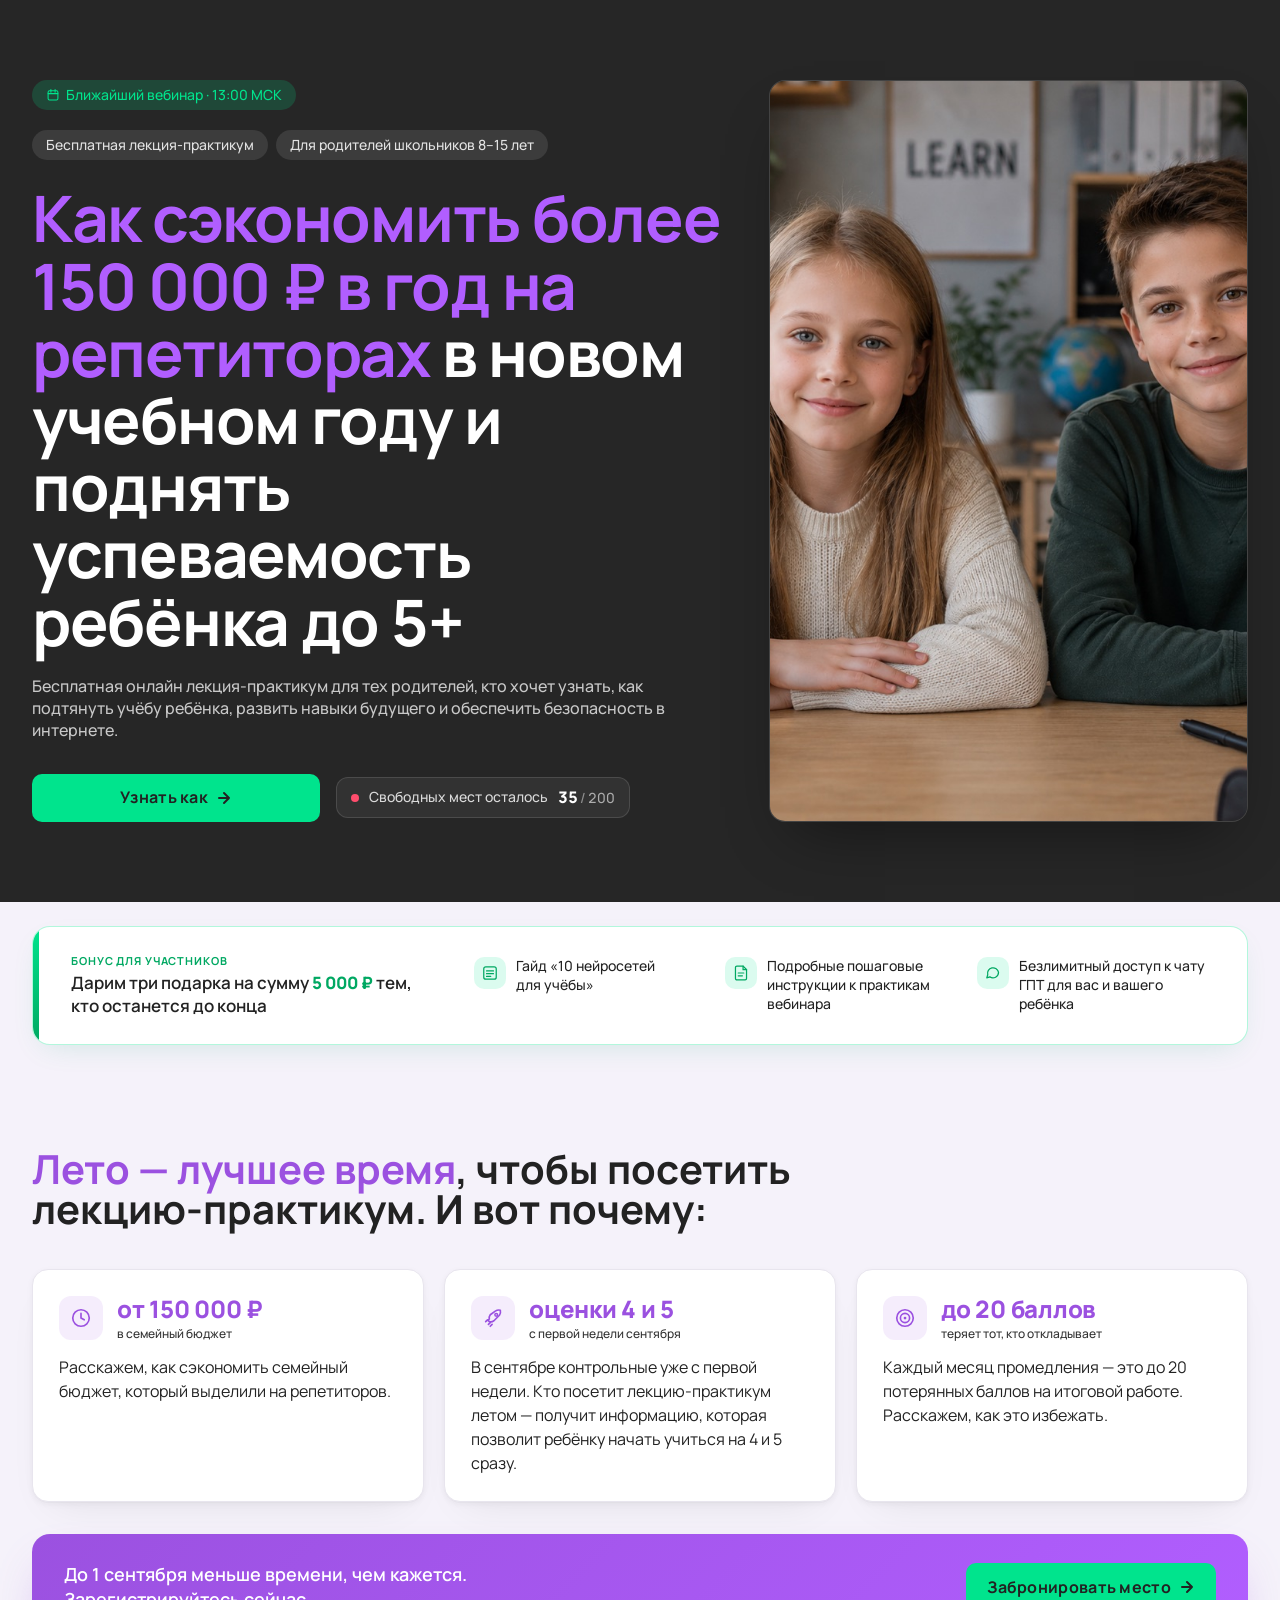
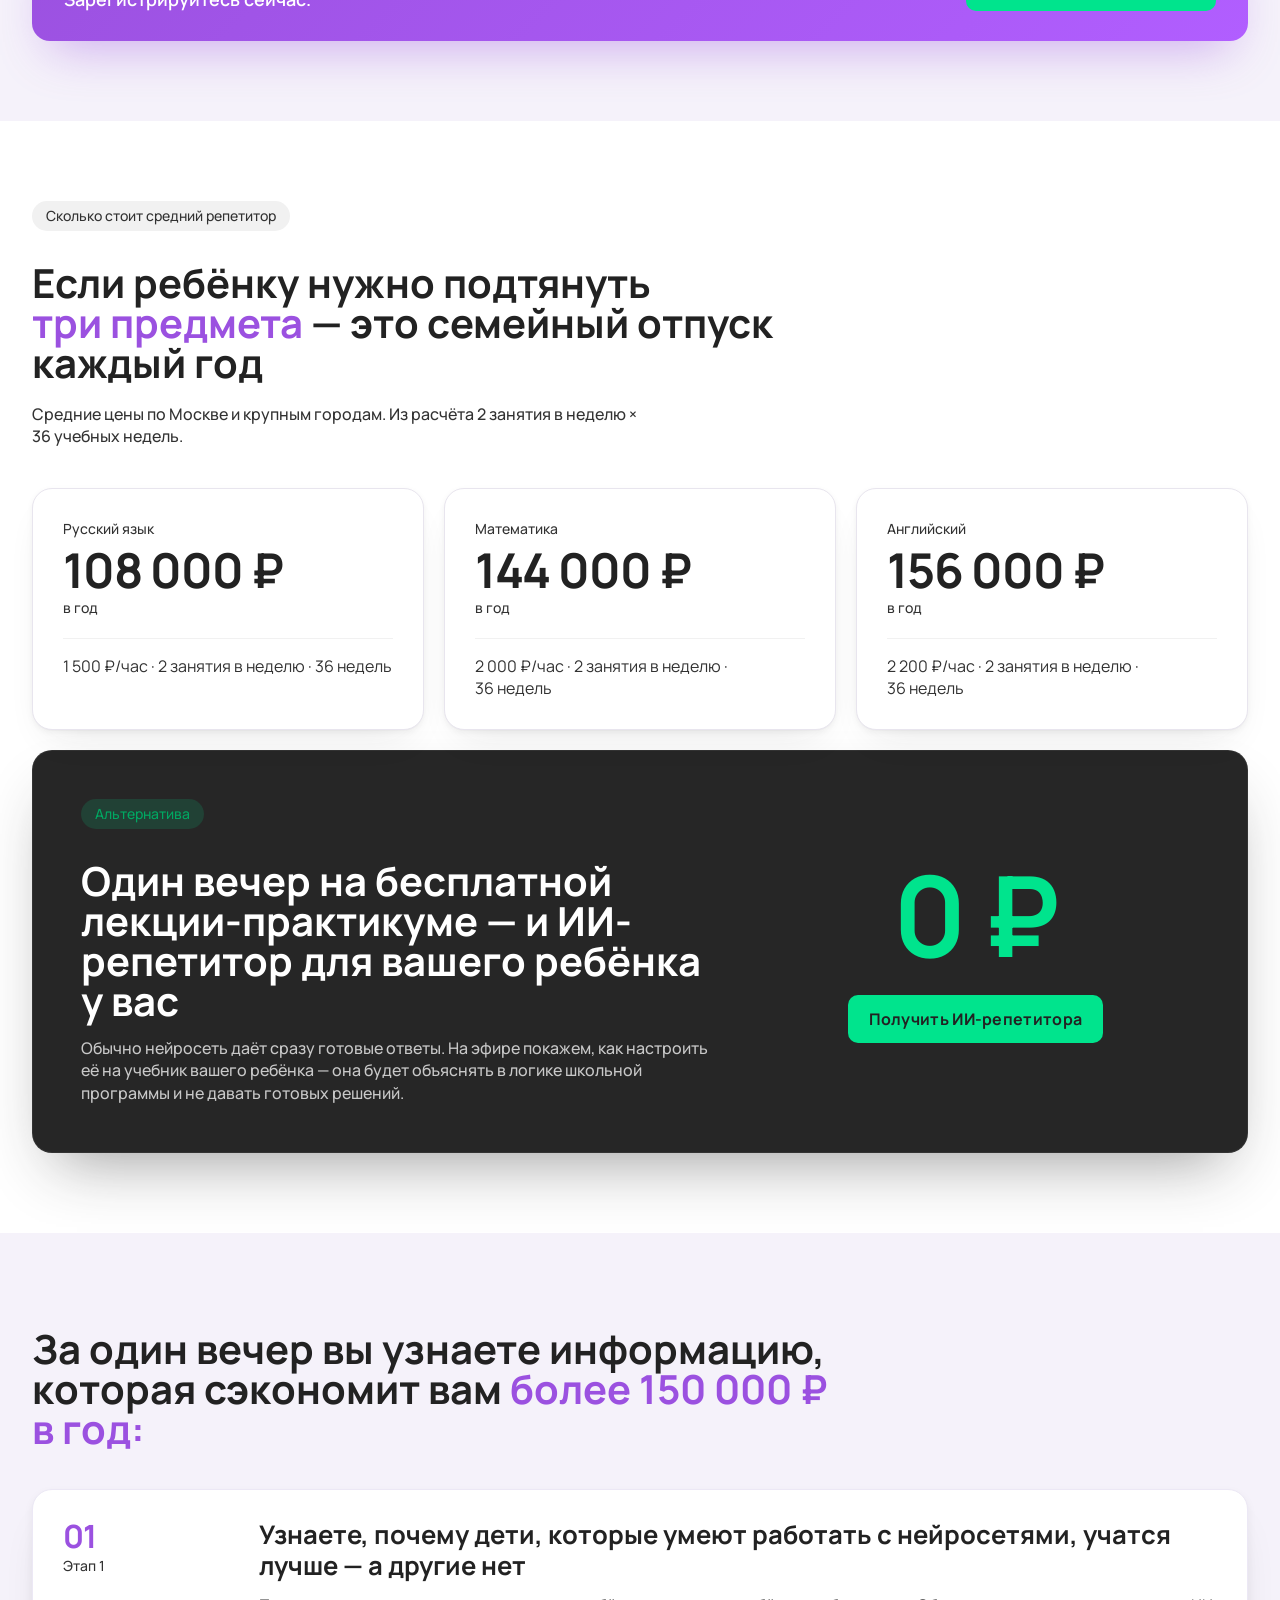
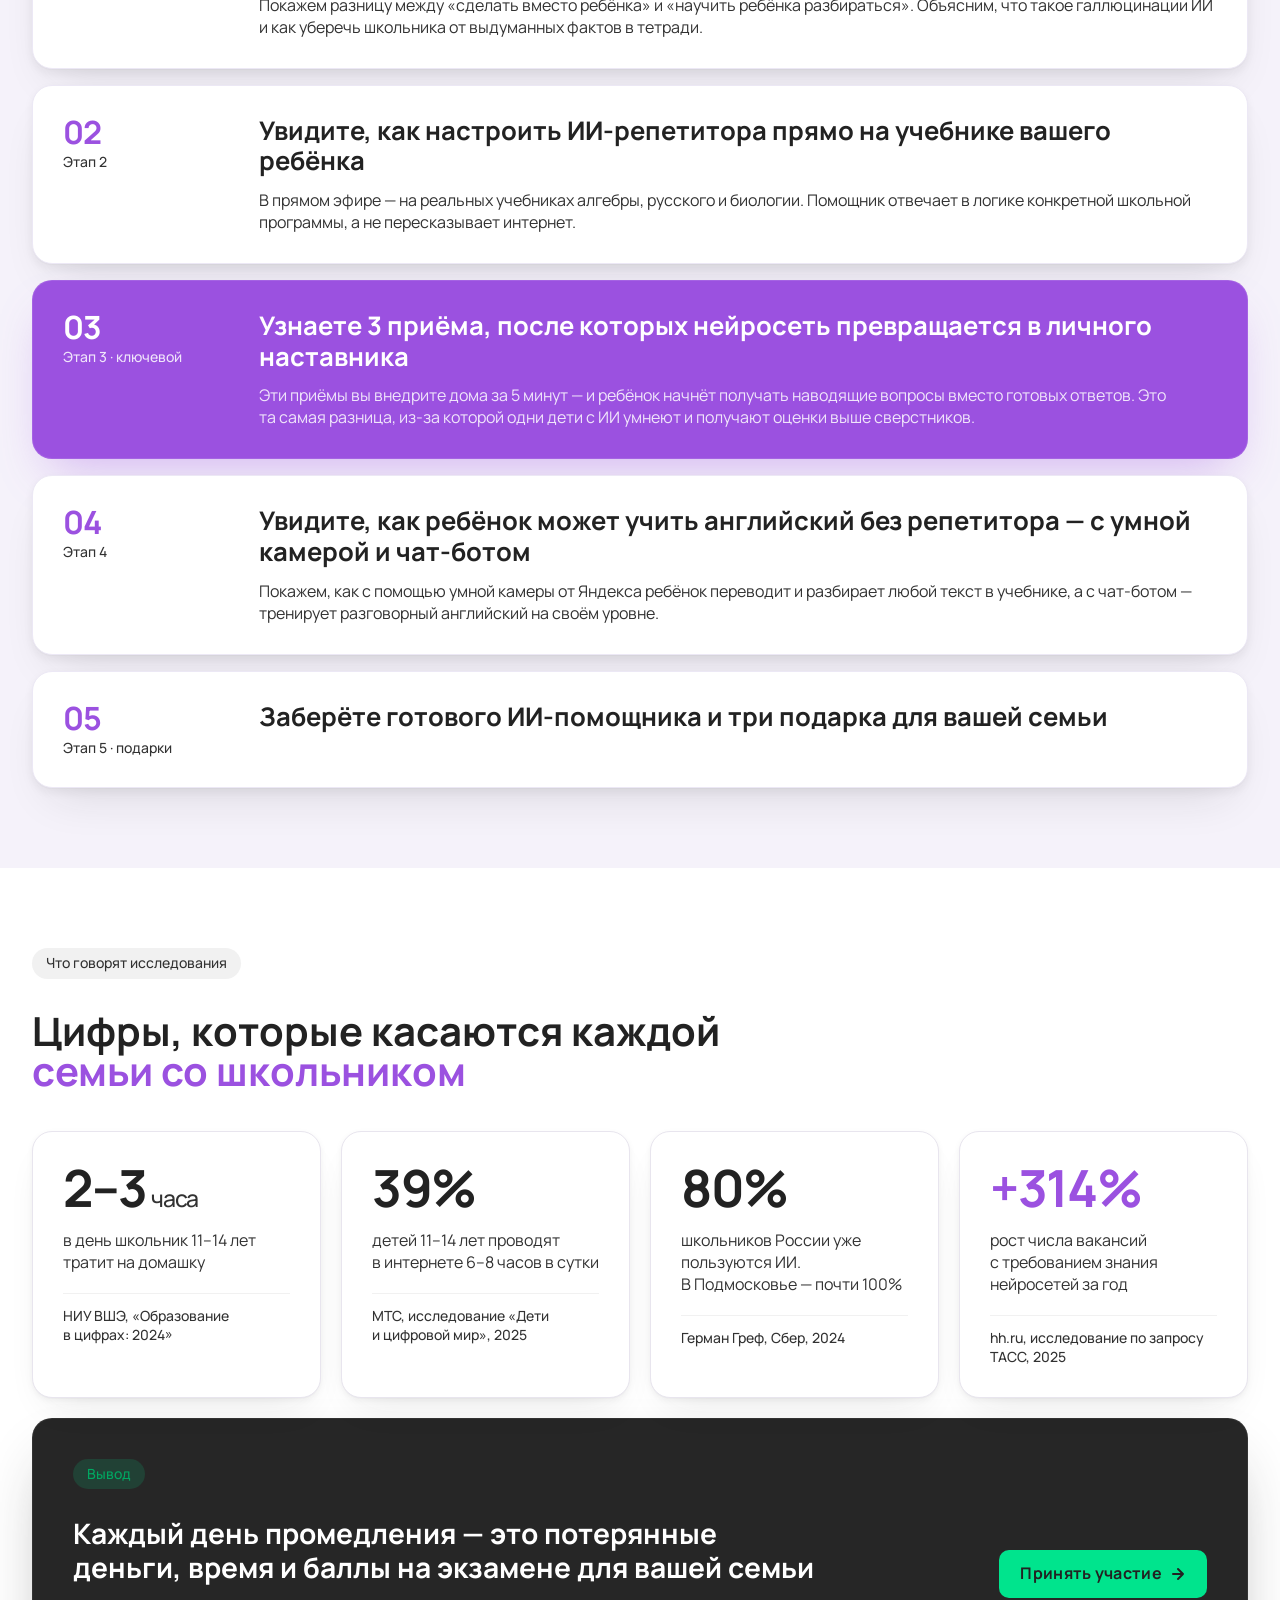
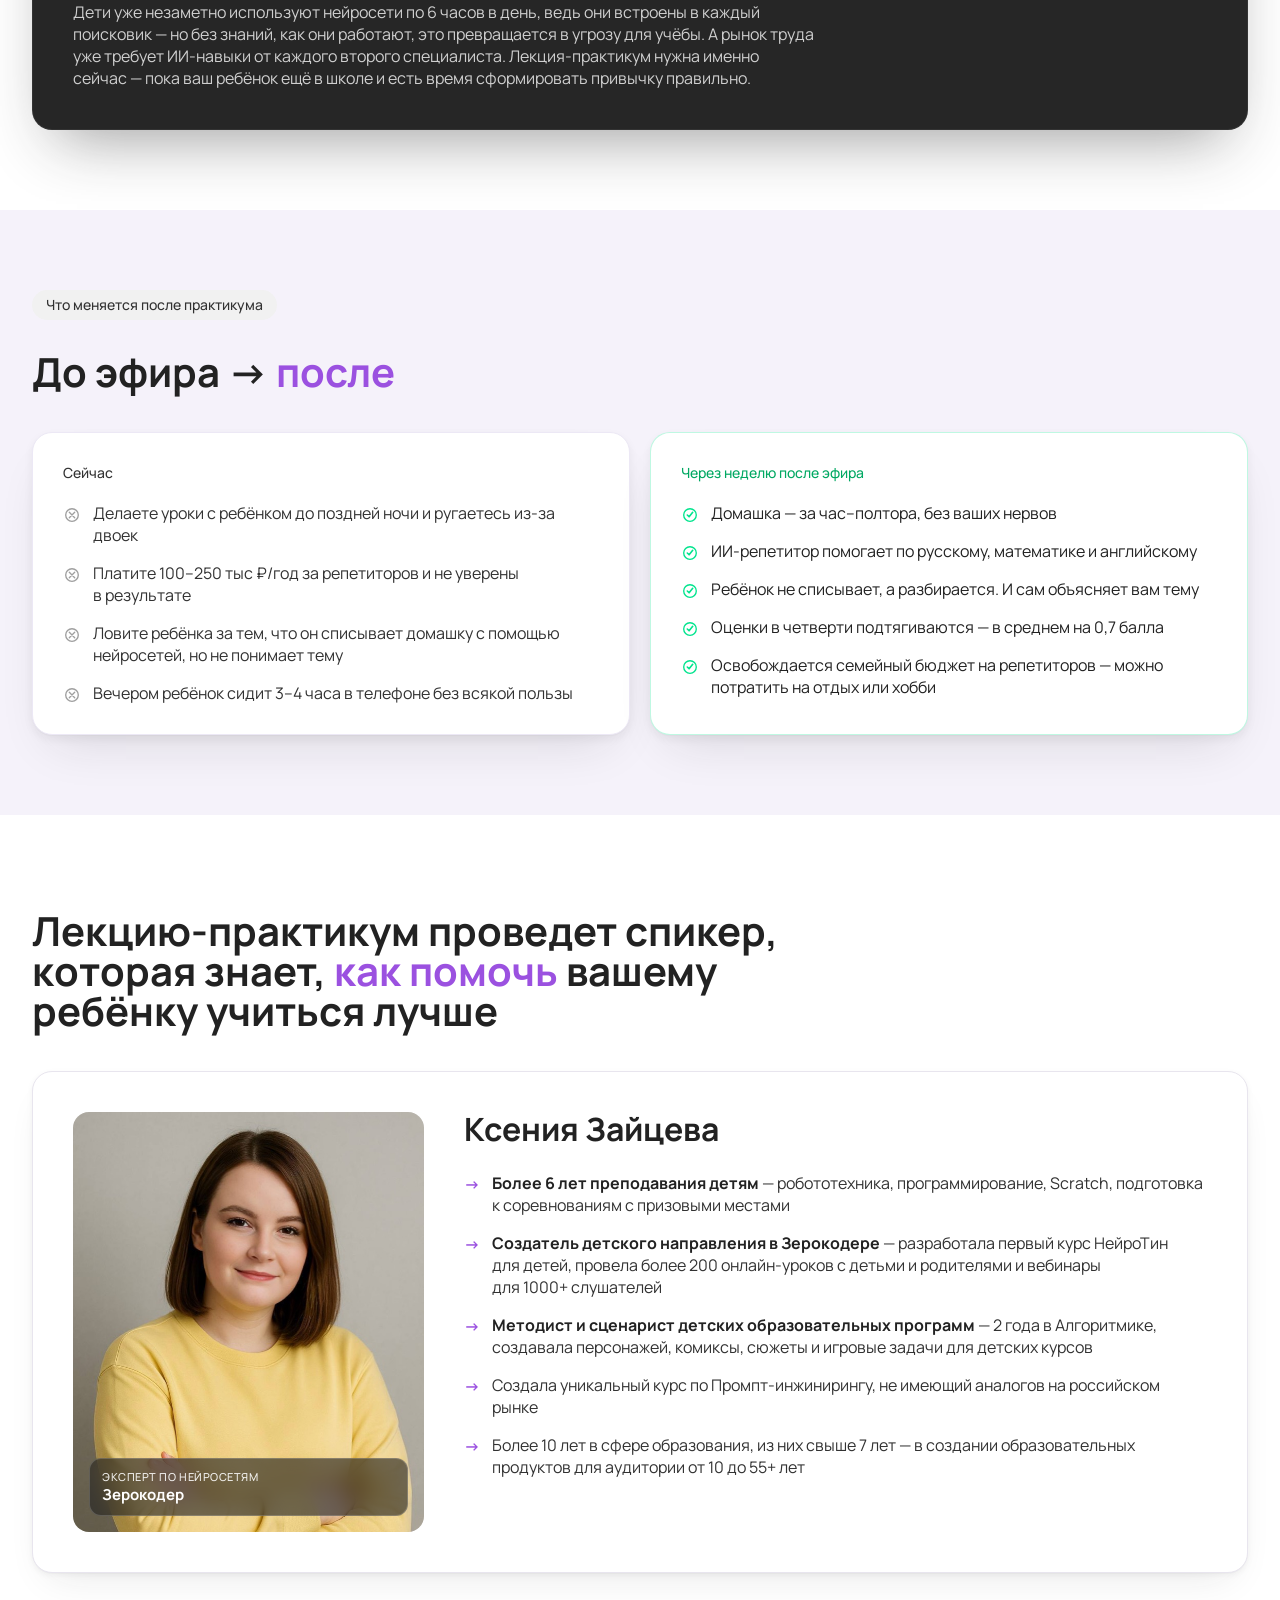
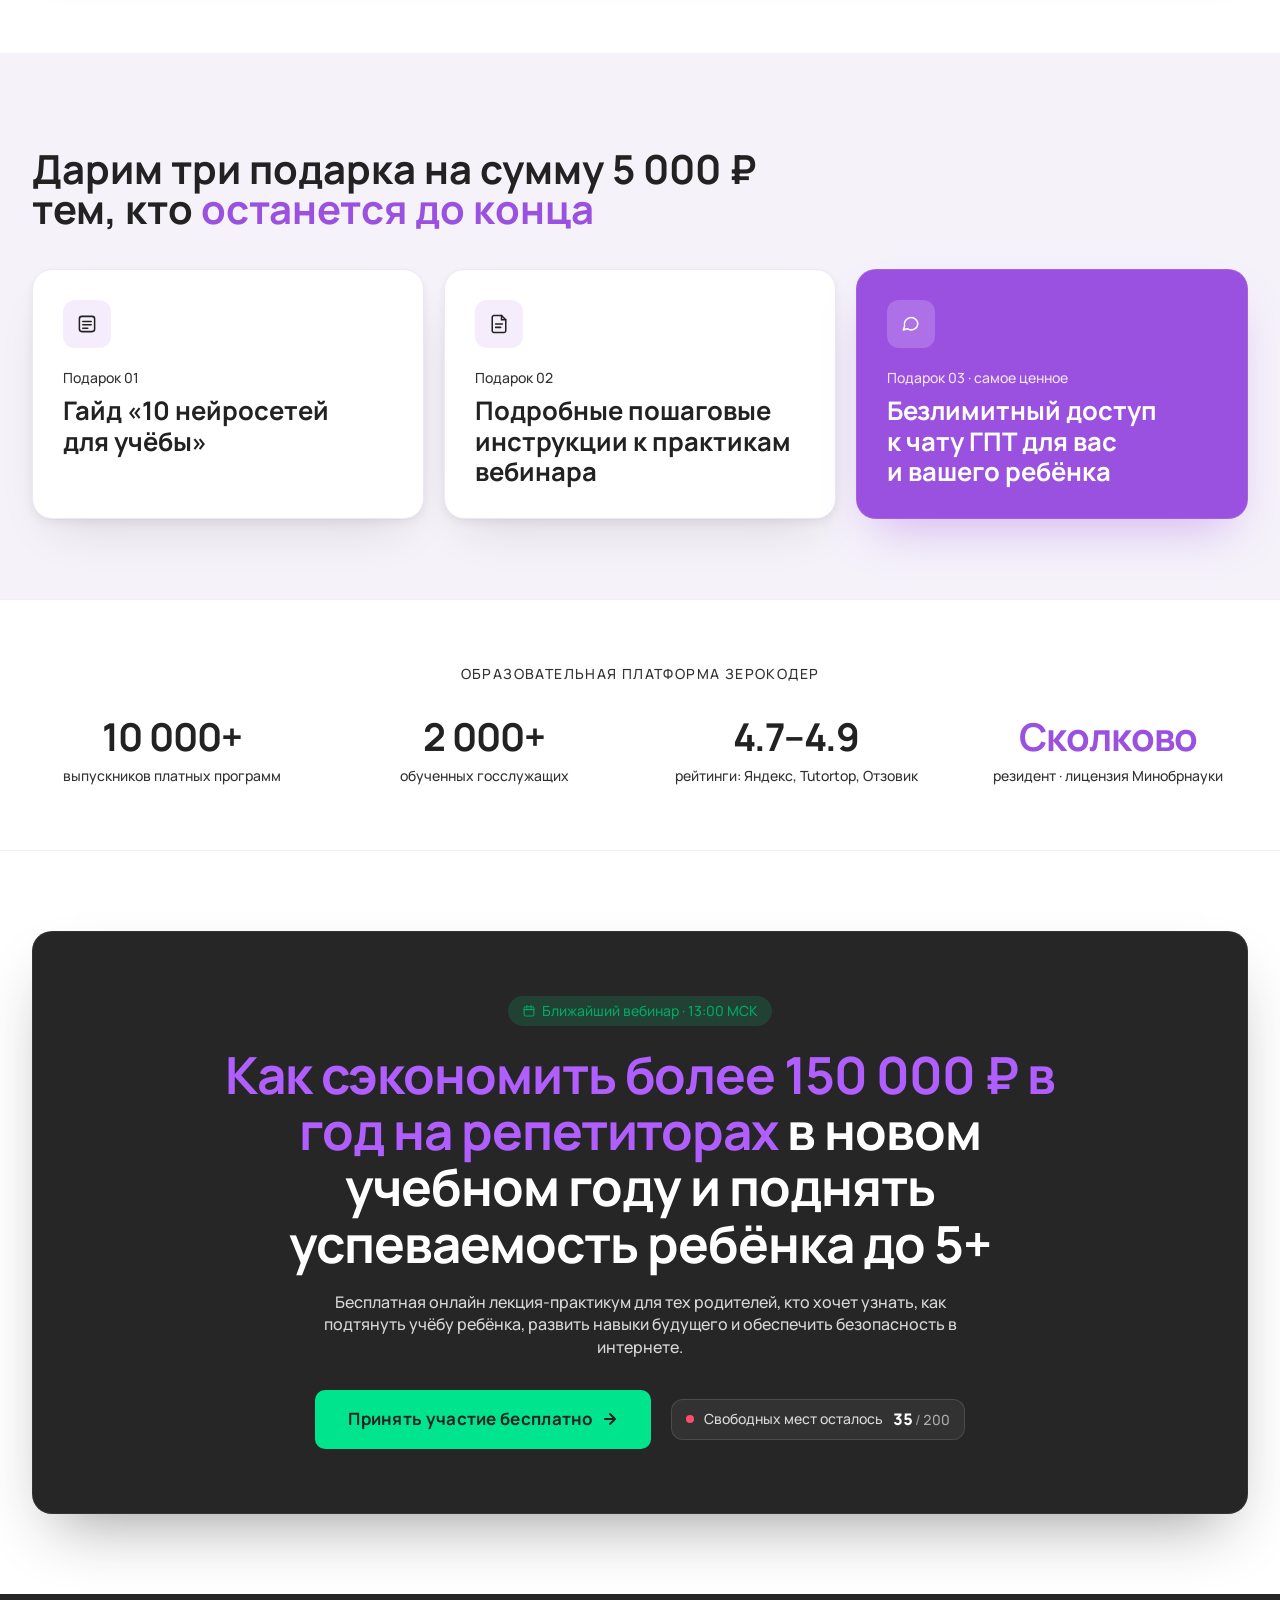
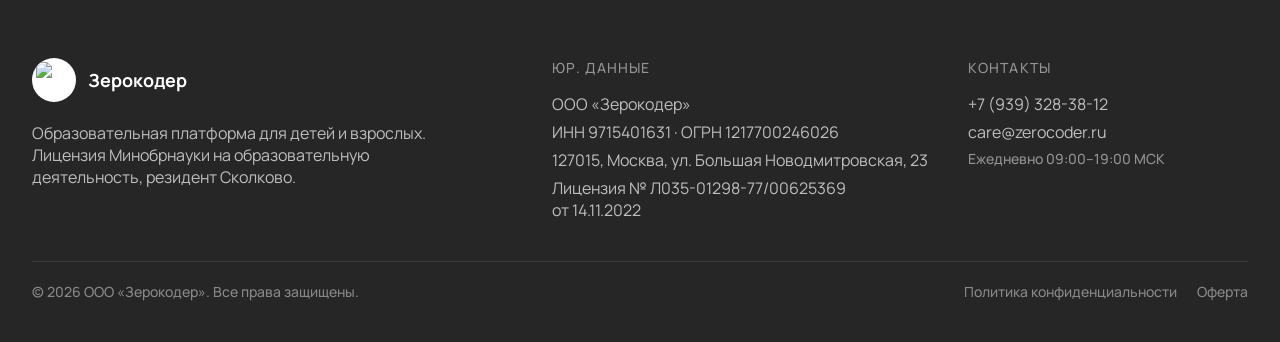
==== commit bcaa1246: "Final CTA: заголовок как в Hero + счётчик мест рядом с кнопкой" ====
--- a/practical-lecture-for-parents-of-schoolchildren-aged-8-15-neuro1/index.html
+++ b/practical-lecture-for-parents-of-schoolchildren-aged-8-15-neuro1/index.html
@@ -1,4 +1,4 @@
-<!DOCTYPE html><html lang="ru"><head><meta charSet="utf-8"/><meta name="viewport" content="width=device-width, initial-scale=1"/><link rel="preload" as="image" href="https://mc.yandex.ru/watch/72085663"/><link rel="preload" as="image" href="https://top-fwz1.mail.ru/counter?id=3739769;js=na"/><link rel="preload" as="image" href="/practical-lecture-for-parents-of-schoolchildren-aged-8-15-neuro1/kids-hero.jpg"/><link rel="stylesheet" href="/practical-lecture-for-parents-of-schoolchildren-aged-8-15-neuro1/_next/static/css/8d30ce8d185b49aa.css" data-precedence="next"/><link rel="preload" as="script" fetchPriority="low" href="/practical-lecture-for-parents-of-schoolchildren-aged-8-15-neuro1/_next/static/chunks/webpack-57ee0ee06fdf9028.js"/><script src="/practical-lecture-for-parents-of-schoolchildren-aged-8-15-neuro1/_next/static/chunks/fd9d1056-23bdddb1df3a91c8.js" async=""></script><script src="/practical-lecture-for-parents-of-schoolchildren-aged-8-15-neuro1/_next/static/chunks/23-f78f01f528532427.js" async=""></script><script src="/practical-lecture-for-parents-of-schoolchildren-aged-8-15-neuro1/_next/static/chunks/main-app-892aa60a8b2bd960.js" async=""></script><script src="/practical-lecture-for-parents-of-schoolchildren-aged-8-15-neuro1/_next/static/chunks/app/page-9ba17595d6424d27.js" async=""></script><link rel="preconnect" href="https://fonts.googleapis.com"/><link rel="preconnect" href="https://fonts.gstatic.com" crossorigin=""/><title>Бесплатный практикум: как поднять успеваемость ребёнка без репетитора — Зерокодер</title><meta name="description" content="Бесплатный онлайн-практикум для родителей школьников 8–15 лет. За 60 минут соберём ИИ-репетитора на учебнике вашего ребёнка и сэкономим до 150 000 ₽ в год на репетиторах."/><script type="text/javascript">(function(m,e,t,r,i,k,a){
+<!DOCTYPE html><html lang="ru"><head><meta charSet="utf-8"/><meta name="viewport" content="width=device-width, initial-scale=1"/><link rel="preload" as="image" href="https://mc.yandex.ru/watch/72085663"/><link rel="preload" as="image" href="https://top-fwz1.mail.ru/counter?id=3739769;js=na"/><link rel="preload" as="image" href="/practical-lecture-for-parents-of-schoolchildren-aged-8-15-neuro1/kids-hero.jpg"/><link rel="stylesheet" href="/practical-lecture-for-parents-of-schoolchildren-aged-8-15-neuro1/_next/static/css/8d30ce8d185b49aa.css" data-precedence="next"/><link rel="preload" as="script" fetchPriority="low" href="/practical-lecture-for-parents-of-schoolchildren-aged-8-15-neuro1/_next/static/chunks/webpack-57ee0ee06fdf9028.js"/><script src="/practical-lecture-for-parents-of-schoolchildren-aged-8-15-neuro1/_next/static/chunks/fd9d1056-23bdddb1df3a91c8.js" async=""></script><script src="/practical-lecture-for-parents-of-schoolchildren-aged-8-15-neuro1/_next/static/chunks/23-f78f01f528532427.js" async=""></script><script src="/practical-lecture-for-parents-of-schoolchildren-aged-8-15-neuro1/_next/static/chunks/main-app-892aa60a8b2bd960.js" async=""></script><script src="/practical-lecture-for-parents-of-schoolchildren-aged-8-15-neuro1/_next/static/chunks/app/page-ef6471116d739a9a.js" async=""></script><link rel="preconnect" href="https://fonts.googleapis.com"/><link rel="preconnect" href="https://fonts.gstatic.com" crossorigin=""/><title>Бесплатный практикум: как поднять успеваемость ребёнка без репетитора — Зерокодер</title><meta name="description" content="Бесплатный онлайн-практикум для родителей школьников 8–15 лет. За 60 минут соберём ИИ-репетитора на учебнике вашего ребёнка и сэкономим до 150 000 ₽ в год на репетиторах."/><script type="text/javascript">(function(m,e,t,r,i,k,a){
   m[i]=m[i]||function(){(m[i].a=m[i].a||[]).push(arguments)};
   m[i].l=1*new Date();
   for (var j = 0; j < document.scripts.length; j++) {if (document.scripts[j].src === r) { return; }}
@@ -12,4 +12,4 @@
   ts.src = "https://top-fwz1.mail.ru/js/code.js";
   var f = function () {var s = d.getElementsByTagName("script")[0]; s.parentNode.insertBefore(ts, s);};
   if (w.opera == "[object Opera]") { d.addEventListener("DOMContentLoaded", f, false); } else { f(); }
-})(document, window, "tmr-code");</script><link rel="stylesheet" href="https://fonts.googleapis.com/css2?family=Manrope:wght@400;500;600;700;800&amp;display=swap"/><script src="/practical-lecture-for-parents-of-schoolchildren-aged-8-15-neuro1/_next/static/chunks/polyfills-78c92fac7aa8fdd8.js" noModule=""></script></head><body><noscript><div><img src="https://mc.yandex.ru/watch/72085663" style="position:absolute;left:-9999px" alt=""/><img src="https://top-fwz1.mail.ru/counter?id=3739769;js=na" style="position:absolute;left:-9999px" alt="Top.Mail.Ru"/></div></noscript><main id="main"><section id="top" class="section section-dark"><div class="container-zc"><div class="grid lg:grid-cols-12 gap-8 lg:gap-12 items-center lg:items-stretch"><div class="lg:col-span-7"><div class="flex items-center gap-2 mb-5"><span class="pill pill-emerald"><svg width="14" height="14" viewBox="0 0 20 20" fill="none" aria-hidden="true"><rect x="3" y="4" width="14" height="13" rx="2" stroke="currentColor" stroke-width="1.5"></rect><path d="M3 8h14M7 2v4M13 2v4" stroke="currentColor" stroke-width="1.5" stroke-linecap="round"></path></svg> <!-- -->Ближайший вебинар · 13:00 МСК</span></div><div class="flex flex-wrap items-center gap-2 mb-6"><span class="pill">Бесплатная лекция-практикум</span><span class="pill">Для родителей школьников 8–15 лет</span></div><h1 class="h1 mb-5"><span style="color:var(--accent-heliotrope)">Как сэкономить более 150 000 ₽ в год на репетиторах</span> в новом учебном году и поднять успеваемость ребёнка до 5+</h1><p class="lead max-w-2xl mb-8" style="color:rgba(255,255,255,0.75)">Бесплатная онлайн лекция-практикум для тех родителей, кто хочет узнать, как подтянуть учёбу ребёнка, развить навыки будущего и обеспечить безопасность в интернете.</p><div class="flex flex-wrap items-center gap-4 hero-cta-row"><a href="#register" data-open-register="" class="btn btn-cta hero-btn-cta">Узнать как<svg width="16" height="16" viewBox="0 0 16 16" fill="none" aria-hidden="true"><path d="M3 8h10M8 3l5 5-5 5" stroke="currentColor" stroke-width="2" stroke-linecap="round" stroke-linejoin="round"></path></svg></a><div class="seats-counter"><span class="seats-counter-dot" aria-hidden="true"></span><span class="seats-counter-label">Свободных мест осталось</span><span class="seats-counter-value"><span class="seats-counter-num">35</span><span class="seats-counter-sep">/</span><span class="seats-counter-total">200</span></span></div></div></div><div class="lg:col-span-5 lg:flex"><div class="hero-photo aspect-[4/3] sm:aspect-[3/2] lg:aspect-auto lg:flex-1 lg:h-full lg:min-h-[420px] rounded-2xl relative overflow-hidden mx-auto lg:mx-0 w-full" style="max-width:34rem"><img src="/practical-lecture-for-parents-of-schoolchildren-aged-8-15-neuro1/kids-hero.jpg" alt="Ученики за уроком" class="absolute inset-0 w-full h-full object-cover" loading="eager"/></div></div></div></div></section><section id="gifts-top" aria-label="Подарки участникам" class="section-tinted"><div class="container-zc" style="padding-top:1.5rem;padding-bottom:1.5rem"><div class="gifts-strip"><div class="gifts-strip-head"><span class="gifts-strip-eyebrow">Бонус для участников</span><span class="gifts-strip-label">Дарим три подарка на сумму<!-- --> <span class="gifts-strip-amount">5 000 ₽</span> <!-- -->тем, кто останется до конца</span></div><ul class="gifts-strip-list"><li class="gifts-strip-item"><span class="gifts-strip-icon" aria-hidden="true"><svg width="18" height="18" viewBox="0 0 26 26" fill="none" aria-hidden="true"><rect x="4" y="4" width="18" height="18" rx="3" stroke="currentColor" stroke-width="1.8"></rect><path d="M8 10h10M8 14h10M8 18h6" stroke="currentColor" stroke-width="1.8" stroke-linecap="round"></path></svg></span><span class="gifts-strip-text">Гайд «10 нейросетей для учёбы»</span></li><li class="gifts-strip-item"><span class="gifts-strip-icon" aria-hidden="true"><svg width="18" height="18" viewBox="0 0 26 26" fill="none" aria-hidden="true"><path d="M5 21V5a2 2 0 012-2h9l5 5v13a2 2 0 01-2 2H7a2 2 0 01-2-2z" stroke="currentColor" stroke-width="1.8"></path><path d="M16 3v5h5M9 13h8M9 17h6" stroke="currentColor" stroke-width="1.8" stroke-linecap="round"></path></svg></span><span class="gifts-strip-text">Подробные пошаговые инструкции к практикам вебинара</span></li><li class="gifts-strip-item"><span class="gifts-strip-icon" aria-hidden="true"><svg width="18" height="18" viewBox="0 0 26 26" fill="none" aria-hidden="true"><path d="M21 12a8 8 0 01-12.5 6.6L4 20l1.4-4.5A8 8 0 1121 12z" stroke="currentColor" stroke-width="1.8" stroke-linejoin="round"></path></svg></span><span class="gifts-strip-text">Безлимитный доступ к чату ГПТ для вас и вашего ребёнка</span></li></ul></div></div></section><section class="section section-tinted"><div class="container-zc"><div class="max-w-3xl mb-8 md:mb-10"><h2 class="h2"><span class="accent">Лето — лучшее время</span>, чтобы посетить лекцию-практикум. И вот почему:</h2></div><div class="grid sm:grid-cols-2 lg:grid-cols-3 gap-4 md:gap-5"><div class="reason-card"><div class="reason-card-head"><div class="reason-icon" aria-hidden="true"><svg width="22" height="22" viewBox="0 0 24 24" fill="none" aria-hidden="true"><circle cx="12" cy="12" r="9" stroke="currentColor" stroke-width="1.8"></circle><path d="M12 7v5l3.5 2" stroke="currentColor" stroke-width="1.8" stroke-linecap="round"></path></svg></div><div class="reason-stat"><span class="reason-stat-value">от 150 000 ₽</span><span class="reason-stat-label">в семейный бюджет</span></div></div><p class="reason-text">Расскажем, как сэкономить семейный бюджет, который выделили на репетиторов.</p></div><div class="reason-card"><div class="reason-card-head"><div class="reason-icon" aria-hidden="true"><svg width="22" height="22" viewBox="0 0 24 24" fill="none" aria-hidden="true"><path d="M14.5 4.5C16 3.5 18 3 20 3.5 20.5 5.5 20 7.5 19 9l-6 6c-1.5 1-3 1.5-4.5 1L8 16l-1.5-1.5L8 13c-.5-1.5 0-3 1-4.5l5.5-4z" stroke="currentColor" stroke-width="1.8" stroke-linejoin="round"></path><path d="M9 17l-2 2M11 19l-2 2M6 14l-2 2" stroke="currentColor" stroke-width="1.8" stroke-linecap="round"></path><circle cx="15.5" cy="8.5" r="1.5" stroke="currentColor" stroke-width="1.6"></circle></svg></div><div class="reason-stat"><span class="reason-stat-value">оценки 4 и 5</span><span class="reason-stat-label">с первой недели сентября</span></div></div><p class="reason-text">В сентябре контрольные уже с первой недели. Кто посетит лекцию-практикум летом — получит информацию, которая позволит ребёнку начать учиться на 4 и 5 сразу.</p></div><div class="reason-card"><div class="reason-card-head"><div class="reason-icon" aria-hidden="true"><svg width="22" height="22" viewBox="0 0 24 24" fill="none" aria-hidden="true"><circle cx="12" cy="12" r="9" stroke="currentColor" stroke-width="1.8"></circle><circle cx="12" cy="12" r="5" stroke="currentColor" stroke-width="1.8"></circle><circle cx="12" cy="12" r="1.5" fill="currentColor"></circle></svg></div><div class="reason-stat"><span class="reason-stat-value">до 20 баллов</span><span class="reason-stat-label">теряет тот, кто откладывает</span></div></div><p class="reason-text">Каждый месяц промедления — это до 20 потерянных баллов на итоговой работе. Расскажем, как это избежать.</p></div></div><div class="mt-6 md:mt-8 reason-cta"><div class="reason-cta-inner"><p class="reason-cta-text"><span class="reason-cta-line">До 1 сентября меньше времени, чем кажется.</span><span class="reason-cta-line">Зарегистрируйтесь сейчас.</span></p><a href="#register" data-open-register="" class="btn btn-cta reason-cta-btn">Забронировать место<svg width="16" height="16" viewBox="0 0 16 16" fill="none" aria-hidden="true"><path d="M3 8h10M8 3l5 5-5 5" stroke="currentColor" stroke-width="2" stroke-linecap="round" stroke-linejoin="round"></path></svg></a></div></div></div></section><section class="section"><div class="container-zc"><div class="max-w-3xl mb-8 md:mb-10"><span class="pill mb-4 inline-flex">Сколько стоит средний репетитор</span><h2 class="h2 mt-4">Если ребёнку нужно подтянуть <span class="accent">три предмета</span> — это семейный отпуск каждый год</h2><p class="lead mt-5 max-w-2xl">Средние цены по Москве и крупным городам. Из расчёта 2 занятия в неделю × 36 учебных недель.</p></div><div class="grid sm:grid-cols-2 lg:grid-cols-3 gap-4 md:gap-5"><div class="card"><div class="caption mb-2">Русский язык</div><div class="font-bold tracking-tight whitespace-nowrap" style="font-size:clamp(2rem, 4vw, 3rem);line-height:1">108 000 ₽</div><div class="caption mt-1 mb-5">в год</div><hr class="hr-soft mb-4"/><div class="body" style="color:var(--n-ink-2)">1 500 ₽/час · 2 занятия в неделю · 36 недель</div></div><div class="card"><div class="caption mb-2">Математика</div><div class="font-bold tracking-tight whitespace-nowrap" style="font-size:clamp(2rem, 4vw, 3rem);line-height:1">144 000 ₽</div><div class="caption mt-1 mb-5">в год</div><hr class="hr-soft mb-4"/><div class="body" style="color:var(--n-ink-2)">2 000 ₽/час · 2 занятия в неделю · 36 недель</div></div><div class="card"><div class="caption mb-2">Английский</div><div class="font-bold tracking-tight whitespace-nowrap" style="font-size:clamp(2rem, 4vw, 3rem);line-height:1">156 000 ₽</div><div class="caption mt-1 mb-5">в год</div><hr class="hr-soft mb-4"/><div class="body" style="color:var(--n-ink-2)">2 200 ₽/час · 2 занятия в неделю · 36 недель</div></div></div><div class="mt-5" id="altCta"><div class="card card-dark p-6 md:p-8 lg:p-12"><div class="grid md:grid-cols-12 gap-6 md:gap-8 items-center"><div class="md:col-span-7"><span class="pill-emerald pill mb-4 inline-flex">Альтернатива</span><h3 class="h2 mt-4 mb-4" style="color:var(--n-white)">Один вечер на бесплатной лекции-практикуме — и ИИ-репетитор для вашего ребёнка у вас</h3><p class="lead" style="color:rgba(255,255,255,0.75)">Обычно нейросеть даёт сразу готовые ответы. На эфире покажем, как настроить её на учебник вашего ребёнка — она будет объяснять в логике школьной программы и не давать готовых решений.</p></div><div class="md:col-span-5 flex flex-col items-center justify-center text-center"><div class="font-bold tracking-tight whitespace-nowrap mb-6" style="font-size:clamp(4rem, 9vw, 7rem);line-height:1;color:var(--surface-cta)">0 ₽</div><a href="#register" data-open-register="" class="btn btn-cta">Получить ИИ-репетитора</a></div></div></div></div></div></section><section id="program" class="section section-tinted"><div class="container-zc"><div class="max-w-4xl mb-8 md:mb-10"><h2 class="h2 mt-4">За один вечер вы узнаете информацию, которая сэкономит вам <span class="accent">более 150 000 ₽ в год:</span></h2></div><div class="space-y-4"><div class="card "><div class="grid md:grid-cols-12 gap-5 md:gap-6 items-start"><div class="md:col-span-2"><div class="font-bold tracking-tight accent" style="font-size:2rem;line-height:1">01</div><div class="caption mt-1">Этап 1</div></div><div class="md:col-span-10"><h3 class="h3 mb-3">Узнаете, почему дети, которые умеют работать с нейросетями, учатся лучше — а другие нет</h3><p class="body" style="color:var(--n-ink-2)">Покажем разницу между «сделать вместо ребёнка» и «научить ребёнка разбираться». Объясним, что такое галлюцинации ИИ и как уберечь школьника от выдуманных фактов в тетради.</p></div></div></div><div class="card "><div class="grid md:grid-cols-12 gap-5 md:gap-6 items-start"><div class="md:col-span-2"><div class="font-bold tracking-tight accent" style="font-size:2rem;line-height:1">02</div><div class="caption mt-1">Этап 2</div></div><div class="md:col-span-10"><h3 class="h3 mb-3">Увидите, как настроить ИИ-репетитора прямо на учебнике вашего ребёнка</h3><p class="body" style="color:var(--n-ink-2)">В прямом эфире — на реальных учебниках алгебры, русского и биологии. Помощник отвечает в логике конкретной школьной программы, а не пересказывает интернет.</p></div></div></div><div class="card card-accent"><div class="grid md:grid-cols-12 gap-5 md:gap-6 items-start"><div class="md:col-span-2"><div class="font-bold tracking-tight text-white" style="font-size:2rem;line-height:1">03</div><div class="caption mt-1" style="color:rgba(255,255,255,0.85)">Этап 3 · ключевой</div></div><div class="md:col-span-10"><h3 class="h3 mb-3" style="color:var(--n-white)">Узнаете 3 приёма, после которых нейросеть превращается в личного наставника</h3><p class="body" style="color:rgba(255,255,255,0.85)">Эти приёмы вы внедрите дома за 5 минут — и ребёнок начнёт получать наводящие вопросы вместо готовых ответов. Это та самая разница, из-за которой одни дети с ИИ умнеют и получают оценки выше сверстников.</p></div></div></div><div class="card "><div class="grid md:grid-cols-12 gap-5 md:gap-6 items-start"><div class="md:col-span-2"><div class="font-bold tracking-tight accent" style="font-size:2rem;line-height:1">04</div><div class="caption mt-1">Этап 4</div></div><div class="md:col-span-10"><h3 class="h3 mb-3">Увидите, как ребёнок может учить английский без репетитора — с умной камерой и чат-ботом</h3><p class="body" style="color:var(--n-ink-2)">Покажем, как с помощью умной камеры от Яндекса ребёнок переводит и разбирает любой текст в учебнике, а с чат-ботом — тренирует разговорный английский на своём уровне.</p></div></div></div><div class="card "><div class="grid md:grid-cols-12 gap-5 md:gap-6 items-start"><div class="md:col-span-2"><div class="font-bold tracking-tight accent" style="font-size:2rem;line-height:1">05</div><div class="caption mt-1">Этап 5 · подарки</div></div><div class="md:col-span-10"><h3 class="h3 ">Заберёте готового ИИ-помощника и три подарка для вашей семьи</h3></div></div></div></div></div></section><section class="section"><div class="container-zc"><div class="max-w-4xl mb-8 md:mb-10"><span class="pill mb-4 inline-flex">Что говорят исследования</span><h2 class="h2 mt-4">Цифры, которые касаются каждой <span class="accent whitespace-nowrap">семьи со школьником</span></h2></div><div class="grid md:grid-cols-2 lg:grid-cols-4 gap-4 md:gap-5"><div class="card"><div class="font-bold tracking-tight whitespace-nowrap " style="font-size:clamp(2.25rem, 4vw, 3.25rem);line-height:1;color:var(--n-ink)">2–3<span class="ml-1" style="font-size:0.45em;color:var(--n-ink-2);font-weight:500">часа</span></div><div class="body mt-4 mb-5" style="color:var(--n-ink-2)">в день школьник 11–14 лет тратит на домашку</div><hr class="hr-soft mb-3"/><div class="caption">НИУ ВШЭ, «Образование в цифрах: 2024»</div></div><div class="card"><div class="font-bold tracking-tight whitespace-nowrap " style="font-size:clamp(2.25rem, 4vw, 3.25rem);line-height:1;color:var(--n-ink)">39%</div><div class="body mt-4 mb-5" style="color:var(--n-ink-2)">детей 11–14 лет проводят в интернете 6–8 часов в сутки</div><hr class="hr-soft mb-3"/><div class="caption">МТС, исследование «Дети и цифровой мир», 2025</div></div><div class="card"><div class="font-bold tracking-tight whitespace-nowrap " style="font-size:clamp(2.25rem, 4vw, 3.25rem);line-height:1;color:var(--n-ink)">80%</div><div class="body mt-4 mb-5" style="color:var(--n-ink-2)">школьников России уже пользуются ИИ. В Подмосковье — почти 100%</div><hr class="hr-soft mb-3"/><div class="caption">Герман Греф, Сбер, 2024</div></div><div class="card"><div class="font-bold tracking-tight whitespace-nowrap accent" style="font-size:clamp(2.25rem, 4vw, 3.25rem);line-height:1">+314%</div><div class="body mt-4 mb-5" style="color:var(--n-ink-2)">рост числа вакансий с требованием знания нейросетей за год</div><hr class="hr-soft mb-3"/><div class="caption">hh.ru, исследование по запросу ТАСС, 2025</div></div></div><div class="mt-4 md:mt-5" id="researchConclusion"><div class="card card-dark p-6 md:p-8 lg:p-10"><div class="grid lg:grid-cols-12 gap-6 lg:gap-10 items-center"><div class="lg:col-span-8"><span class="pill pill-emerald mb-4 inline-flex">Вывод</span><h3 class="h3 mt-3 mb-4" style="color:var(--n-white);font-size:clamp(1.375rem, 2.2vw, 1.875rem);line-height:1.2">Каждый день промедления — это потерянные деньги, время и баллы на экзамене для вашей семьи</h3><p class="body" style="color:rgba(255,255,255,0.78)">Дети уже незаметно используют нейросети по 6 часов в день, ведь они встроены в каждый поисковик — но без знаний, как они работают, это превращается в угрозу для учёбы. А рынок труда уже требует ИИ-навыки от каждого второго специалиста. Лекция-практикум нужна именно сейчас — пока ваш ребёнок ещё в школе и есть время сформировать привычку правильно.</p></div><div class="lg:col-span-4 flex lg:justify-end"><a href="#register" data-open-register="" class="btn btn-cta">Принять участие<svg width="16" height="16" viewBox="0 0 16 16" fill="none" aria-hidden="true"><path d="M3 8h10M8 3l5 5-5 5" stroke="currentColor" stroke-width="2" stroke-linecap="round" stroke-linejoin="round"></path></svg></a></div></div></div></div></div></section><section class="section section-tinted"><div class="container-zc"><div class="max-w-3xl mb-8 md:mb-10"><span class="pill mb-4 inline-flex">Что меняется после практикума</span><h2 class="h2 mt-4">До эфира → <span class="accent">после</span></h2></div><div class="grid md:grid-cols-2 gap-4 md:gap-5"><div class="card"><div class="caption mb-5">Сейчас</div><ul class="space-y-4"><li class="flex gap-3 body" style="color:var(--n-ink-2)"><span class="flex-shrink-0 mt-1" style="color:#9F9F9F"><svg width="18" height="18" viewBox="0 0 20 20" fill="none" aria-hidden="true"><circle cx="10" cy="10" r="7" stroke="currentColor" stroke-width="1.5"></circle><path d="M7 7l6 6M13 7l-6 6" stroke="currentColor" stroke-width="1.5" stroke-linecap="round"></path></svg></span><span>Делаете уроки с ребёнком до поздней ночи и ругаетесь из-за двоек</span></li><li class="flex gap-3 body" style="color:var(--n-ink-2)"><span class="flex-shrink-0 mt-1" style="color:#9F9F9F"><svg width="18" height="18" viewBox="0 0 20 20" fill="none" aria-hidden="true"><circle cx="10" cy="10" r="7" stroke="currentColor" stroke-width="1.5"></circle><path d="M7 7l6 6M13 7l-6 6" stroke="currentColor" stroke-width="1.5" stroke-linecap="round"></path></svg></span><span>Платите 100–250 тыс ₽/год за репетиторов и не уверены в результате</span></li><li class="flex gap-3 body" style="color:var(--n-ink-2)"><span class="flex-shrink-0 mt-1" style="color:#9F9F9F"><svg width="18" height="18" viewBox="0 0 20 20" fill="none" aria-hidden="true"><circle cx="10" cy="10" r="7" stroke="currentColor" stroke-width="1.5"></circle><path d="M7 7l6 6M13 7l-6 6" stroke="currentColor" stroke-width="1.5" stroke-linecap="round"></path></svg></span><span>Ловите ребёнка за тем, что он списывает домашку с помощью нейросетей, но не понимает тему</span></li><li class="flex gap-3 body" style="color:var(--n-ink-2)"><span class="flex-shrink-0 mt-1" style="color:#9F9F9F"><svg width="18" height="18" viewBox="0 0 20 20" fill="none" aria-hidden="true"><circle cx="10" cy="10" r="7" stroke="currentColor" stroke-width="1.5"></circle><path d="M7 7l6 6M13 7l-6 6" stroke="currentColor" stroke-width="1.5" stroke-linecap="round"></path></svg></span><span>Вечером ребёнок сидит 3–4 часа в телефоне без всякой пользы</span></li></ul></div><div class="card" style="background:var(--n-white);border:1px solid rgba(0,228,141,0.25)"><div class="caption mb-5" style="color:#00A862">Через неделю после эфира</div><ul class="space-y-4"><li class="flex gap-3 body" style="color:var(--n-ink)"><span class="flex-shrink-0 mt-1" style="color:var(--surface-cta)"><svg width="18" height="18" viewBox="0 0 20 20" fill="none" aria-hidden="true"><circle cx="10" cy="10" r="7" stroke="currentColor" stroke-width="1.5"></circle><path d="M7 10l2 2 4-5" stroke="currentColor" stroke-width="1.8" stroke-linecap="round" stroke-linejoin="round"></path></svg></span><span>Домашка — за час–полтора, без ваших нервов</span></li><li class="flex gap-3 body" style="color:var(--n-ink)"><span class="flex-shrink-0 mt-1" style="color:var(--surface-cta)"><svg width="18" height="18" viewBox="0 0 20 20" fill="none" aria-hidden="true"><circle cx="10" cy="10" r="7" stroke="currentColor" stroke-width="1.5"></circle><path d="M7 10l2 2 4-5" stroke="currentColor" stroke-width="1.8" stroke-linecap="round" stroke-linejoin="round"></path></svg></span><span>ИИ-репетитор помогает по русскому, математике и английскому</span></li><li class="flex gap-3 body" style="color:var(--n-ink)"><span class="flex-shrink-0 mt-1" style="color:var(--surface-cta)"><svg width="18" height="18" viewBox="0 0 20 20" fill="none" aria-hidden="true"><circle cx="10" cy="10" r="7" stroke="currentColor" stroke-width="1.5"></circle><path d="M7 10l2 2 4-5" stroke="currentColor" stroke-width="1.8" stroke-linecap="round" stroke-linejoin="round"></path></svg></span><span>Ребёнок не списывает, а разбирается. И сам объясняет вам тему</span></li><li class="flex gap-3 body" style="color:var(--n-ink)"><span class="flex-shrink-0 mt-1" style="color:var(--surface-cta)"><svg width="18" height="18" viewBox="0 0 20 20" fill="none" aria-hidden="true"><circle cx="10" cy="10" r="7" stroke="currentColor" stroke-width="1.5"></circle><path d="M7 10l2 2 4-5" stroke="currentColor" stroke-width="1.8" stroke-linecap="round" stroke-linejoin="round"></path></svg></span><span>Оценки в четверти подтягиваются — в среднем на 0,7 балла</span></li><li class="flex gap-3 body" style="color:var(--n-ink)"><span class="flex-shrink-0 mt-1" style="color:var(--surface-cta)"><svg width="18" height="18" viewBox="0 0 20 20" fill="none" aria-hidden="true"><circle cx="10" cy="10" r="7" stroke="currentColor" stroke-width="1.5"></circle><path d="M7 10l2 2 4-5" stroke="currentColor" stroke-width="1.8" stroke-linecap="round" stroke-linejoin="round"></path></svg></span><span>Освобождается семейный бюджет на репетиторов — можно потратить на отдых или хобби</span></li></ul></div></div></div></section><section id="speaker" class="section"><div class="container-zc"><div class="max-w-3xl mb-8 md:mb-10"><h2 class="h2 mt-4">Лекцию-практикум проведет спикер, которая знает, <span class="accent">как помочь</span> вашему ребёнку учиться лучше</h2></div><div class="card p-6 md:p-8 lg:p-10"><div class="grid md:grid-cols-12 gap-6 md:gap-10 md:items-stretch"><div class="md:col-span-4"><div class="aspect-[4/5] md:aspect-auto md:h-full md:min-h-[420px] rounded-2xl relative overflow-hidden bg-seashell"><img src="/practical-lecture-for-parents-of-schoolchildren-aged-8-15-neuro1/zaitseva.jpg" alt="Ксения Зайцева" class="absolute inset-0 w-full h-full object-cover" style="object-position:center top" loading="lazy"/><div class="absolute bottom-3 left-3 right-3 md:bottom-4 md:left-4 md:right-4 rounded-xl px-3 py-2.5" style="background:rgba(34,34,34,0.62);border:1px solid rgba(255,255,255,0.18);backdrop-filter:blur(10px);-webkit-backdrop-filter:blur(10px)"><div class="caption" style="color:rgba(255,255,255,0.9);letter-spacing:0.05em;text-transform:uppercase;font-size:0.6875rem">Эксперт по нейросетям</div><div class="font-bold text-white" style="font-size:0.9375rem">Зерокодер</div></div></div></div><div class="md:col-span-8"><h3 class="font-bold mb-6" style="font-size:clamp(1.5rem, 2.5vw, 2rem);line-height:1.1">Ксения Зайцева</h3><ul class="space-y-4"><li class="flex gap-3"><span class="accent font-bold flex-shrink-0" style="font-size:1rem;line-height:1.5">→</span><span class="body" style="color:var(--n-ink-2)"><strong style="color:var(--n-ink)">Более 6 лет преподавания детям</strong> — робототехника, программирование, Scratch, подготовка к соревнованиям с призовыми местами</span></li><li class="flex gap-3"><span class="accent font-bold flex-shrink-0" style="font-size:1rem;line-height:1.5">→</span><span class="body" style="color:var(--n-ink-2)"><strong style="color:var(--n-ink)">Создатель детского направления в Зерокодере</strong> — разработала первый курс НейроТин для детей, провела более 200 онлайн-уроков с детьми и родителями и вебинары для 1000+ слушателей</span></li><li class="flex gap-3"><span class="accent font-bold flex-shrink-0" style="font-size:1rem;line-height:1.5">→</span><span class="body" style="color:var(--n-ink-2)"><strong style="color:var(--n-ink)">Методист и сценарист детских образовательных программ</strong> — 2 года в Алгоритмике, создавала персонажей, комиксы, сюжеты и игровые задачи для детских курсов</span></li><li class="flex gap-3"><span class="accent font-bold flex-shrink-0" style="font-size:1rem;line-height:1.5">→</span><span class="body" style="color:var(--n-ink-2)">Создала уникальный курс по Промпт-инжинирингу, не имеющий аналогов на российском рынке</span></li><li class="flex gap-3"><span class="accent font-bold flex-shrink-0" style="font-size:1rem;line-height:1.5">→</span><span class="body" style="color:var(--n-ink-2)">Более 10 лет в сфере образования, из них свыше 7 лет — в создании образовательных продуктов для аудитории от 10 до 55+ лет</span></li></ul></div></div></div></div></section><section id="gifts" class="section section-tinted"><div class="container-zc"><div class="max-w-3xl mb-8 md:mb-10"><h2 class="h2 mt-4">Дарим три подарка на сумму 5 000 ₽ тем, кто <span class="accent">останется до конца</span></h2></div><div class="grid sm:grid-cols-2 lg:grid-cols-3 gap-4 md:gap-5"><div class="card "><div class="w-12 h-12 rounded-xl flex items-center justify-center mb-5" style="background:rgba(155,81,224,0.10)"><svg width="22" height="22" viewBox="0 0 26 26" fill="none" aria-hidden="true"><rect x="4" y="4" width="18" height="18" rx="3" stroke="currentColor" stroke-width="1.8"></rect><path d="M8 10h10M8 14h10M8 18h6" stroke="currentColor" stroke-width="1.8" stroke-linecap="round"></path></svg></div><div class="caption mb-2">Подарок 01</div><h3 class="h3">Гайд «10 нейросетей для учёбы»</h3></div><div class="card "><div class="w-12 h-12 rounded-xl flex items-center justify-center mb-5" style="background:rgba(155,81,224,0.10)"><svg width="22" height="22" viewBox="0 0 26 26" fill="none" aria-hidden="true"><path d="M5 21V5a2 2 0 012-2h9l5 5v13a2 2 0 01-2 2H7a2 2 0 01-2-2z" stroke="currentColor" stroke-width="1.8"></path><path d="M16 3v5h5M9 13h8M9 17h6" stroke="currentColor" stroke-width="1.8" stroke-linecap="round"></path></svg></div><div class="caption mb-2">Подарок 02</div><h3 class="h3">Подробные пошаговые инструкции к практикам вебинара</h3></div><div class="card card-accent"><div class="w-12 h-12 rounded-xl flex items-center justify-center mb-5" style="background:rgba(255,255,255,0.18)"><svg width="22" height="22" viewBox="0 0 26 26" fill="none" aria-hidden="true"><path d="M21 12a8 8 0 01-12.5 6.6L4 20l1.4-4.5A8 8 0 1121 12z" stroke="currentColor" stroke-width="1.8" stroke-linejoin="round"></path></svg></div><div class="caption mb-2" style="color:rgba(255,255,255,0.85)">Подарок 03 · самое ценное</div><h3 class="h3">Безлимитный доступ к чату ГПТ для вас и вашего ребёнка</h3></div></div></div></section><section class="section" style="border-top:1px solid var(--n-seashell);border-bottom:1px solid var(--n-seashell);padding-top:4rem;padding-bottom:4rem"><div class="container-zc"><div class="caption text-center mb-8" style="text-transform:uppercase;letter-spacing:0.1em">Образовательная платформа Зерокодер</div><div class="grid grid-cols-2 lg:grid-cols-4 gap-6 md:gap-8"><div class="text-center"><div class="font-bold tracking-tight whitespace-nowrap " style="font-size:clamp(1.5rem, 3vw, 2.5rem);line-height:1.1;color:var(--n-ink)">10 000+</div><div class="caption mt-2">выпускников платных программ</div></div><div class="text-center"><div class="font-bold tracking-tight whitespace-nowrap " style="font-size:clamp(1.5rem, 3vw, 2.5rem);line-height:1.1;color:var(--n-ink)">2 000+</div><div class="caption mt-2">обученных госслужащих</div></div><div class="text-center"><div class="font-bold tracking-tight whitespace-nowrap " style="font-size:clamp(1.5rem, 3vw, 2.5rem);line-height:1.1;color:var(--n-ink)">4.7–4.9</div><div class="caption mt-2">рейтинги: Яндекс, Tutortop, Отзовик</div></div><div class="text-center"><div class="font-bold tracking-tight whitespace-nowrap accent" style="font-size:clamp(1.5rem, 3vw, 2.5rem);line-height:1.1">Сколково</div><div class="caption mt-2">резидент · лицензия Минобрнауки</div></div></div></div></section><section id="register" class="section"><div class="container-zc"><div class="card card-dark p-6 md:p-10 lg:p-16 text-center"><div class="max-w-4xl mx-auto"><div class="flex justify-center mb-5"><span class="pill pill-emerald"><svg width="14" height="14" viewBox="0 0 20 20" fill="none" aria-hidden="true"><rect x="3" y="4" width="14" height="13" rx="2" stroke="currentColor" stroke-width="1.5"></rect><path d="M3 8h14M7 2v4M13 2v4" stroke="currentColor" stroke-width="1.5" stroke-linecap="round"></path></svg> <!-- -->Ближайший вебинар · 13:00 МСК</span></div><h2 class="mb-5 font-bold" style="color:var(--n-white);font-size:clamp(1.625rem, 4vw, 3.25rem);line-height:1.1;letter-spacing:-0.02em">Зарегистрируйтесь сейчас — <span style="color:var(--accent-heliotrope)">и встретьте новый учебный год во всеоружии</span></h2><p class="lead mx-auto mb-8 max-w-2xl" style="color:rgba(255,255,255,0.82)">За один бесплатный вечер вы узнаете, как сэкономить 150 000 ₽ на репетиторах, поднять оценки ребёнка до 5+ и защитить его в интернете. Без оплаты, без скрытых условий.</p><a href="#register" data-open-register="" class="btn btn-cta" style="padding:18px 32px;font-size:1.0625rem">Принять участие бесплатно<svg width="16" height="16" viewBox="0 0 16 16" fill="none" aria-hidden="true"><path d="M3 8h10M8 3l5 5-5 5" stroke="currentColor" stroke-width="2" stroke-linecap="round" stroke-linejoin="round"></path></svg></a></div></div></div></section><footer class="section" style="background:var(--n-shark);color:rgba(255,255,255,0.7);padding-top:4rem;padding-bottom:2.5rem"><div class="container-zc"><div class="grid md:grid-cols-12 gap-8 mb-10"><div class="md:col-span-5"><div class="flex items-center gap-3 mb-5"><span class="w-11 h-11 rounded-full flex items-center justify-center overflow-hidden flex-shrink-0" style="background:var(--n-white)"><img src="/practical-lecture-for-parents-of-schoolchildren-aged-8-15-neuro1/zerocoder-logo.png" alt="Зерокодер" class="w-9 h-9 object-contain" loading="lazy"/></span><span class="font-bold text-lg" style="color:var(--n-white)">Зерокодер</span></div><p class="body max-w-md" style="color:rgba(255,255,255,0.7)">Образовательная платформа для детей и взрослых. Лицензия Минобрнауки на образовательную деятельность, резидент Сколково.</p></div><div class="md:col-span-4"><div class="caption mb-4" style="color:rgba(255,255,255,0.5);text-transform:uppercase;letter-spacing:0.08em">Юр. данные</div><div class="body space-y-1.5" style="color:rgba(255,255,255,0.7)"><div>ООО «Зерокодер»</div><div>ИНН 9715401631 · ОГРН 1217700246026</div><div>127015, Москва, ул. Большая Новодмитровская, 23</div><div>Лицензия № Л035-01298-77/00625369 от 14.11.2022</div></div></div><div class="md:col-span-3"><div class="caption mb-4" style="color:rgba(255,255,255,0.5);text-transform:uppercase;letter-spacing:0.08em">Контакты</div><div class="body space-y-1.5" style="color:rgba(255,255,255,0.7)"><div><a href="tel:+79393283812" class="hover:text-white" style="transition:var(--transition-default)">+7 (939) 328-38-12</a></div><div><a href="mailto:care@zerocoder.ru" class="hover:text-white" style="transition:var(--transition-default)">care@zerocoder.ru</a></div><div class="caption mt-3" style="color:rgba(255,255,255,0.5)">Ежедневно 09:00–19:00 МСК</div></div></div></div><hr class="hr-soft mb-5" style="background:rgba(255,255,255,0.10)"/><div class="flex flex-col md:flex-row gap-3 md:items-center md:justify-between caption" style="color:rgba(255,255,255,0.45)"><div>© 2026 ООО «Зерокодер». Все права защищены.</div><div class="flex gap-5"><a href="https://zerocoder.ru/privacy" class="hover:text-white" style="transition:var(--transition-default)">Политика конфиденциальности</a><a href="https://zerocoder.ru/terms" class="hover:text-white" style="transition:var(--transition-default)">Оферта</a></div></div></div></footer><div id="floatCta" class="float-cta"><a href="#register" data-open-register="" class="btn btn-cta">Принять участие бесплатно<svg width="16" height="16" viewBox="0 0 16 16" fill="none" aria-hidden="true"><path d="M3 8h10M8 3l5 5-5 5" stroke="currentColor" stroke-width="2" stroke-linecap="round" stroke-linejoin="round"></path></svg></a></div></main><script src="/practical-lecture-for-parents-of-schoolchildren-aged-8-15-neuro1/_next/static/chunks/webpack-57ee0ee06fdf9028.js" async=""></script><script>(self.__next_f=self.__next_f||[]).push([0]);self.__next_f.push([2,null])</script><script>self.__next_f.push([1,"1:HL[\"/practical-lecture-for-parents-of-schoolchildren-aged-8-15-neuro1/_next/static/css/8d30ce8d185b49aa.css\",\"style\"]\n"])</script><script>self.__next_f.push([1,"2:I[5751,[],\"\"]\n4:I[7765,[\"931\",\"static/chunks/app/page-9ba17595d6424d27.js\"],\"default\"]\n5:I[8520,[\"931\",\"static/chunks/app/page-9ba17595d6424d27.js\"],\"default\"]\n6:I[7177,[\"931\",\"static/chunks/app/page-9ba17595d6424d27.js\"],\"default\"]\n7:I[2382,[\"931\",\"static/chunks/app/page-9ba17595d6424d27.js\"],\"default\"]\n8:I[8370,[\"931\",\"static/chunks/app/page-9ba17595d6424d27.js\"],\"default\"]\n9:I[9275,[],\"\"]\na:I[1343,[],\"\"]\nc:I[6130,[],\"\"]\nd:[]\n"])</script><script>self.__next_f.push([1,"0:[[[\"$\",\"link\",\"0\",{\"rel\":\"stylesheet\",\"href\":\"/practical-lecture-for-parents-of-schoolchildren-aged-8-15-neuro1/_next/static/css/8d30ce8d185b49aa.css\",\"precedence\":\"next\",\"crossOrigin\":\"$undefined\"}]],[\"$\",\"$L2\",null,{\"buildId\":\"GzkXgrWwxHHnJcUqTl5pK\",\"assetPrefix\":\"/practical-lecture-for-parents-of-schoolchildren-aged-8-15-neuro1\",\"initialCanonicalUrl\":\"/\",\"initialTree\":[\"\",{\"children\":[\"__PAGE__\",{}]},\"$undefined\",\"$undefined\",true],\"initialSeedData\":[\"\",{\"children\":[\"__PAGE__\",{},[[\"$L3\",[\"$\",\"main\",null,{\"id\":\"main\",\"children\":[[\"$\",\"$L4\",null,{}],[\"$\",\"section\",null,{\"id\":\"top\",\"className\":\"section section-dark\",\"children\":[\"$\",\"div\",null,{\"className\":\"container-zc\",\"children\":[\"$\",\"div\",null,{\"className\":\"grid lg:grid-cols-12 gap-8 lg:gap-12 items-center lg:items-stretch\",\"children\":[[\"$\",\"div\",null,{\"className\":\"lg:col-span-7\",\"children\":[[\"$\",\"div\",null,{\"className\":\"flex items-center gap-2 mb-5\",\"children\":[\"$\",\"$L5\",null,{}]}],[\"$\",\"div\",null,{\"className\":\"flex flex-wrap items-center gap-2 mb-6\",\"children\":[[\"$\",\"span\",\"Бесплатная лекция-практикум\",{\"className\":\"pill\",\"children\":\"Бесплатная лекция-практикум\"}],[\"$\",\"span\",\"Для родителей школьников 8–15 лет\",{\"className\":\"pill\",\"children\":\"Для родителей школьников 8–15 лет\"}]]}],[\"$\",\"h1\",null,{\"className\":\"h1 mb-5\",\"children\":[[\"$\",\"span\",null,{\"style\":{\"color\":\"var(--accent-heliotrope)\"},\"children\":\"Как сэкономить более 150 000 ₽ в год на репетиторах\"}],\" в новом учебном году и поднять успеваемость ребёнка до 5+\"]}],[\"$\",\"p\",null,{\"className\":\"lead max-w-2xl mb-8\",\"style\":{\"color\":\"rgba(255,255,255,0.75)\"},\"children\":\"Бесплатная онлайн лекция-практикум для тех родителей, кто хочет узнать, как подтянуть учёбу ребёнка, развить навыки будущего и обеспечить безопасность в интернете.\"}],[\"$\",\"div\",null,{\"className\":\"flex flex-wrap items-center gap-4 hero-cta-row\",\"children\":[[\"$\",\"a\",null,{\"href\":\"#register\",\"data-open-register\":\"\",\"className\":\"btn btn-cta hero-btn-cta\",\"children\":[\"Узнать как\",[\"$\",\"svg\",null,{\"width\":16,\"height\":16,\"viewBox\":\"0 0 16 16\",\"fill\":\"none\",\"aria-hidden\":true,\"children\":[\"$\",\"path\",null,{\"d\":\"M3 8h10M8 3l5 5-5 5\",\"stroke\":\"currentColor\",\"strokeWidth\":\"2\",\"strokeLinecap\":\"round\",\"strokeLinejoin\":\"round\"}]}]]}],[\"$\",\"$L6\",null,{}]]}]]}],[\"$\",\"div\",null,{\"className\":\"lg:col-span-5 lg:flex\",\"children\":[\"$\",\"div\",null,{\"className\":\"hero-photo aspect-[4/3] sm:aspect-[3/2] lg:aspect-auto lg:flex-1 lg:h-full lg:min-h-[420px] rounded-2xl relative overflow-hidden mx-auto lg:mx-0 w-full\",\"style\":{\"maxWidth\":\"34rem\"},\"children\":[\"$\",\"img\",null,{\"src\":\"/practical-lecture-for-parents-of-schoolchildren-aged-8-15-neuro1/kids-hero.jpg\",\"alt\":\"Ученики за уроком\",\"className\":\"absolute inset-0 w-full h-full object-cover\",\"loading\":\"eager\"}]}]}]]}]}]}],[\"$\",\"section\",null,{\"id\":\"gifts-top\",\"aria-label\":\"Подарки участникам\",\"className\":\"section-tinted\",\"children\":[\"$\",\"div\",null,{\"className\":\"container-zc\",\"style\":{\"paddingTop\":\"1.5rem\",\"paddingBottom\":\"1.5rem\"},\"children\":[\"$\",\"div\",null,{\"className\":\"gifts-strip\",\"children\":[[\"$\",\"div\",null,{\"className\":\"gifts-strip-head\",\"children\":[[\"$\",\"span\",null,{\"className\":\"gifts-strip-eyebrow\",\"children\":\"Бонус для участников\"}],[\"$\",\"span\",null,{\"className\":\"gifts-strip-label\",\"children\":[\"Дарим три подарка на сумму\",\" \",[\"$\",\"span\",null,{\"className\":\"gifts-strip-amount\",\"children\":\"5 000 ₽\"}],\" \",\"тем, кто останется до конца\"]}]]}],[\"$\",\"ul\",null,{\"className\":\"gifts-strip-list\",\"children\":[[\"$\",\"li\",\"0\",{\"className\":\"gifts-strip-item\",\"children\":[[\"$\",\"span\",null,{\"className\":\"gifts-strip-icon\",\"aria-hidden\":true,\"children\":[\"$\",\"svg\",null,{\"width\":18,\"height\":18,\"viewBox\":\"0 0 26 26\",\"fill\":\"none\",\"aria-hidden\":true,\"children\":[[\"$\",\"rect\",null,{\"x\":\"4\",\"y\":\"4\",\"width\":\"18\",\"height\":\"18\",\"rx\":\"3\",\"stroke\":\"currentColor\",\"strokeWidth\":\"1.8\"}],[\"$\",\"path\",null,{\"d\":\"M8 10h10M8 14h10M8 18h6\",\"stroke\":\"currentColor\",\"strokeWidth\":\"1.8\",\"strokeLinecap\":\"round\"}]]}]}],[\"$\",\"span\",null,{\"className\":\"gifts-strip-text\",\"children\":\"Гайд «10 нейросетей для учёбы»\"}]]}],[\"$\",\"li\",\"1\",{\"className\":\"gifts-strip-item\",\"children\":[[\"$\",\"span\",null,{\"className\":\"gifts-strip-icon\",\"aria-hidden\":true,\"children\":[\"$\",\"svg\",null,{\"width\":18,\"height\":18,\"viewBox\":\"0 0 26 26\",\"fill\":\"none\",\"aria-hidden\":true,\"children\":[[\"$\",\"path\",null,{\"d\":\"M5 21V5a2 2 0 012-2h9l5 5v13a2 2 0 01-2 2H7a2 2 0 01-2-2z\",\"stroke\":\"currentColor\",\"strokeWidth\":\"1.8\"}],[\"$\",\"path\",null,{\"d\":\"M16 3v5h5M9 13h8M9 17h6\",\"stroke\":\"currentColor\",\"strokeWidth\":\"1.8\",\"strokeLinecap\":\"round\"}]]}]}],[\"$\",\"span\",null,{\"className\":\"gifts-strip-text\",\"children\":\"Подробные пошаговые инструкции к практикам вебинара\"}]]}],[\"$\",\"li\",\"2\",{\"className\":\"gifts-strip-item\",\"children\":[[\"$\",\"span\",null,{\"className\":\"gifts-strip-icon\",\"aria-hidden\":true,\"children\":[\"$\",\"svg\",null,{\"width\":18,\"height\":18,\"viewBox\":\"0 0 26 26\",\"fill\":\"none\",\"aria-hidden\":true,\"children\":[\"$\",\"path\",null,{\"d\":\"M21 12a8 8 0 01-12.5 6.6L4 20l1.4-4.5A8 8 0 1121 12z\",\"stroke\":\"currentColor\",\"strokeWidth\":\"1.8\",\"strokeLinejoin\":\"round\"}]}]}],[\"$\",\"span\",null,{\"className\":\"gifts-strip-text\",\"children\":\"Безлимитный доступ к чату ГПТ для вас и вашего ребёнка\"}]]}]]}]]}]}]}],[\"$\",\"section\",null,{\"className\":\"section section-tinted\",\"children\":[\"$\",\"div\",null,{\"className\":\"container-zc\",\"children\":[[\"$\",\"div\",null,{\"className\":\"max-w-3xl mb-8 md:mb-10\",\"children\":[\"$\",\"h2\",null,{\"className\":\"h2\",\"children\":[[\"$\",\"span\",null,{\"className\":\"accent\",\"children\":\"Лето — лучшее время\"}],\", чтобы посетить лекцию-практикум. И вот почему:\"]}]}],[\"$\",\"div\",null,{\"className\":\"grid sm:grid-cols-2 lg:grid-cols-3 gap-4 md:gap-5\",\"children\":[[\"$\",\"div\",\"0\",{\"className\":\"reason-card\",\"children\":[[\"$\",\"div\",null,{\"className\":\"reason-card-head\",\"children\":[[\"$\",\"div\",null,{\"className\":\"reason-icon\",\"aria-hidden\":true,\"children\":[\"$\",\"svg\",null,{\"width\":22,\"height\":22,\"viewBox\":\"0 0 24 24\",\"fill\":\"none\",\"aria-hidden\":true,\"children\":[[\"$\",\"circle\",null,{\"cx\":\"12\",\"cy\":\"12\",\"r\":\"9\",\"stroke\":\"currentColor\",\"strokeWidth\":\"1.8\"}],[\"$\",\"path\",null,{\"d\":\"M12 7v5l3.5 2\",\"stroke\":\"currentColor\",\"strokeWidth\":\"1.8\",\"strokeLinecap\":\"round\"}]]}]}],[\"$\",\"div\",null,{\"className\":\"reason-stat\",\"children\":[[\"$\",\"span\",null,{\"className\":\"reason-stat-value\",\"children\":\"от 150 000 ₽\"}],[\"$\",\"span\",null,{\"className\":\"reason-stat-label\",\"children\":\"в семейный бюджет\"}]]}]]}],[\"$\",\"p\",null,{\"className\":\"reason-text\",\"children\":\"Расскажем, как сэкономить семейный бюджет, который выделили на репетиторов.\"}]]}],[\"$\",\"div\",\"1\",{\"className\":\"reason-card\",\"children\":[[\"$\",\"div\",null,{\"className\":\"reason-card-head\",\"children\":[[\"$\",\"div\",null,{\"className\":\"reason-icon\",\"aria-hidden\":true,\"children\":[\"$\",\"svg\",null,{\"width\":22,\"height\":22,\"viewBox\":\"0 0 24 24\",\"fill\":\"none\",\"aria-hidden\":true,\"children\":[[\"$\",\"path\",null,{\"d\":\"M14.5 4.5C16 3.5 18 3 20 3.5 20.5 5.5 20 7.5 19 9l-6 6c-1.5 1-3 1.5-4.5 1L8 16l-1.5-1.5L8 13c-.5-1.5 0-3 1-4.5l5.5-4z\",\"stroke\":\"currentColor\",\"strokeWidth\":\"1.8\",\"strokeLinejoin\":\"round\"}],[\"$\",\"path\",null,{\"d\":\"M9 17l-2 2M11 19l-2 2M6 14l-2 2\",\"stroke\":\"currentColor\",\"strokeWidth\":\"1.8\",\"strokeLinecap\":\"round\"}],[\"$\",\"circle\",null,{\"cx\":\"15.5\",\"cy\":\"8.5\",\"r\":\"1.5\",\"stroke\":\"currentColor\",\"strokeWidth\":\"1.6\"}]]}]}],[\"$\",\"div\",null,{\"className\":\"reason-stat\",\"children\":[[\"$\",\"span\",null,{\"className\":\"reason-stat-value\",\"children\":\"оценки 4 и 5\"}],[\"$\",\"span\",null,{\"className\":\"reason-stat-label\",\"children\":\"с первой недели сентября\"}]]}]]}],[\"$\",\"p\",null,{\"className\":\"reason-text\",\"children\":\"В сентябре контрольные уже с первой недели. Кто посетит лекцию-практикум летом — получит информацию, которая позволит ребёнку начать учиться на 4 и 5 сразу.\"}]]}],[\"$\",\"div\",\"2\",{\"className\":\"reason-card\",\"children\":[[\"$\",\"div\",null,{\"className\":\"reason-card-head\",\"children\":[[\"$\",\"div\",null,{\"className\":\"reason-icon\",\"aria-hidden\":true,\"children\":[\"$\",\"svg\",null,{\"width\":22,\"height\":22,\"viewBox\":\"0 0 24 24\",\"fill\":\"none\",\"aria-hidden\":true,\"children\":[[\"$\",\"circle\",null,{\"cx\":\"12\",\"cy\":\"12\",\"r\":\"9\",\"stroke\":\"currentColor\",\"strokeWidth\":\"1.8\"}],[\"$\",\"circle\",null,{\"cx\":\"12\",\"cy\":\"12\",\"r\":\"5\",\"stroke\":\"currentColor\",\"strokeWidth\":\"1.8\"}],[\"$\",\"circle\",null,{\"cx\":\"12\",\"cy\":\"12\",\"r\":\"1.5\",\"fill\":\"currentColor\"}]]}]}],[\"$\",\"div\",null,{\"className\":\"reason-stat\",\"children\":[[\"$\",\"span\",null,{\"className\":\"reason-stat-value\",\"children\":\"до 20 баллов\"}],[\"$\",\"span\",null,{\"className\":\"reason-stat-label\",\"children\":\"теряет тот, кто откладывает\"}]]}]]}],[\"$\",\"p\",null,{\"className\":\"reason-text\",\"children\":\"Каждый месяц промедления — это до 20 потерянных баллов на итоговой работе. Расскажем, как это избежать.\"}]]}]]}],[\"$\",\"div\",null,{\"className\":\"mt-6 md:mt-8 reason-cta\",\"children\":[\"$\",\"div\",null,{\"className\":\"reason-cta-inner\",\"children\":[[\"$\",\"p\",null,{\"className\":\"reason-cta-text\",\"children\":[[\"$\",\"span\",\"0\",{\"className\":\"reason-cta-line\",\"children\":\"До 1 сентября меньше времени, чем кажется.\"}],[\"$\",\"span\",\"1\",{\"className\":\"reason-cta-line\",\"children\":\"Зарегистрируйтесь сейчас.\"}]]}],[\"$\",\"a\",null,{\"href\":\"#register\",\"data-open-register\":\"\",\"className\":\"btn btn-cta reason-cta-btn\",\"children\":[\"Забронировать место\",[\"$\",\"svg\",null,{\"width\":16,\"height\":16,\"viewBox\":\"0 0 16 16\",\"fill\":\"none\",\"aria-hidden\":true,\"children\":[\"$\",\"path\",null,{\"d\":\"M3 8h10M8 3l5 5-5 5\",\"stroke\":\"currentColor\",\"strokeWidth\":\"2\",\"strokeLinecap\":\"round\",\"strokeLinejoin\":\"round\"}]}]]}]]}]}]]}]}],[\"$\",\"section\",null,{\"className\":\"section\",\"children\":[\"$\",\"div\",null,{\"className\":\"container-zc\",\"children\":[[\"$\",\"div\",null,{\"className\":\"max-w-3xl mb-8 md:mb-10\",\"children\":[[\"$\",\"span\",null,{\"className\":\"pill mb-4 inline-flex\",\"children\":\"Сколько стоит средний репетитор\"}],[\"$\",\"h2\",null,{\"className\":\"h2 mt-4\",\"children\":[\"Если ребёнку нужно подтянуть \",[\"$\",\"span\",null,{\"className\":\"accent\",\"children\":\"три предмета\"}],\" — это семейный отпуск каждый год\"]}],[\"$\",\"p\",null,{\"className\":\"lead mt-5 max-w-2xl\",\"children\":\"Средние цены по Москве и крупным городам. Из расчёта 2 занятия в неделю × 36 учебных недель.\"}]]}],[\"$\",\"div\",null,{\"className\":\"grid sm:grid-cols-2 lg:grid-cols-3 gap-4 md:gap-5\",\"children\":[[\"$\",\"div\",\"0\",{\"className\":\"card\",\"children\":[[\"$\",\"div\",null,{\"className\":\"caption mb-2\",\"children\":\"Русский язык\"}],[\"$\",\"div\",null,{\"className\":\"font-bold tracking-tight whitespace-nowrap\",\"style\":{\"fontSize\":\"clamp(2rem, 4vw, 3rem)\",\"lineHeight\":1},\"children\":\"108 000 ₽\"}],[\"$\",\"div\",null,{\"className\":\"caption mt-1 mb-5\",\"children\":\"в год\"}],[\"$\",\"hr\",null,{\"className\":\"hr-soft mb-4\"}],[\"$\",\"div\",null,{\"className\":\"body\",\"style\":{\"color\":\"var(--n-ink-2)\"},\"children\":\"1 500 ₽/час · 2 занятия в неделю · 36 недель\"}]]}],[\"$\",\"div\",\"1\",{\"className\":\"card\",\"children\":[[\"$\",\"div\",null,{\"className\":\"caption mb-2\",\"children\":\"Математика\"}],[\"$\",\"div\",null,{\"className\":\"font-bold tracking-tight whitespace-nowrap\",\"style\":{\"fontSize\":\"clamp(2rem, 4vw, 3rem)\",\"lineHeight\":1},\"children\":\"144 000 ₽\"}],[\"$\",\"div\",null,{\"className\":\"caption mt-1 mb-5\",\"children\":\"в год\"}],[\"$\",\"hr\",null,{\"className\":\"hr-soft mb-4\"}],[\"$\",\"div\",null,{\"className\":\"body\",\"style\":{\"color\":\"var(--n-ink-2)\"},\"children\":\"2 000 ₽/час · 2 занятия в неделю · 36 недель\"}]]}],[\"$\",\"div\",\"2\",{\"className\":\"card\",\"children\":[[\"$\",\"div\",null,{\"className\":\"caption mb-2\",\"children\":\"Английский\"}],[\"$\",\"div\",null,{\"className\":\"font-bold tracking-tight whitespace-nowrap\",\"style\":{\"fontSize\":\"clamp(2rem, 4vw, 3rem)\",\"lineHeight\":1},\"children\":\"156 000 ₽\"}],[\"$\",\"div\",null,{\"className\":\"caption mt-1 mb-5\",\"children\":\"в год\"}],[\"$\",\"hr\",null,{\"className\":\"hr-soft mb-4\"}],[\"$\",\"div\",null,{\"className\":\"body\",\"style\":{\"color\":\"var(--n-ink-2)\"},\"children\":\"2 200 ₽/час · 2 занятия в неделю · 36 недель\"}]]}]]}],[\"$\",\"div\",null,{\"className\":\"mt-5\",\"id\":\"altCta\",\"children\":[\"$\",\"div\",null,{\"className\":\"card card-dark p-6 md:p-8 lg:p-12\",\"children\":[\"$\",\"div\",null,{\"className\":\"grid md:grid-cols-12 gap-6 md:gap-8 items-center\",\"children\":[[\"$\",\"div\",null,{\"className\":\"md:col-span-7\",\"children\":[[\"$\",\"span\",null,{\"className\":\"pill-emerald pill mb-4 inline-flex\",\"children\":\"Альтернатива\"}],[\"$\",\"h3\",null,{\"className\":\"h2 mt-4 mb-4\",\"style\":{\"color\":\"var(--n-white)\"},\"children\":\"Один вечер на бесплатной лекции-практикуме — и ИИ-репетитор для вашего ребёнка у вас\"}],[\"$\",\"p\",null,{\"className\":\"lead\",\"style\":{\"color\":\"rgba(255,255,255,0.75)\"},\"children\":\"Обычно нейросеть даёт сразу готовые ответы. На эфире покажем, как настроить её на учебник вашего ребёнка — она будет объяснять в логике школьной программы и не давать готовых решений.\"}]]}],[\"$\",\"div\",null,{\"className\":\"md:col-span-5 flex flex-col items-center justify-center text-center\",\"children\":[[\"$\",\"div\",null,{\"className\":\"font-bold tracking-tight whitespace-nowrap mb-6\",\"style\":{\"fontSize\":\"clamp(4rem, 9vw, 7rem)\",\"lineHeight\":1,\"color\":\"var(--surface-cta)\"},\"children\":\"0 ₽\"}],[\"$\",\"a\",null,{\"href\":\"#register\",\"data-open-register\":\"\",\"className\":\"btn btn-cta\",\"children\":\"Получить ИИ-репетитора\"}]]}]]}]}]}]]}]}],[\"$\",\"section\",null,{\"id\":\"program\",\"className\":\"section section-tinted\",\"children\":[\"$\",\"div\",null,{\"className\":\"container-zc\",\"children\":[[\"$\",\"div\",null,{\"className\":\"max-w-4xl mb-8 md:mb-10\",\"children\":[\"$\",\"h2\",null,{\"className\":\"h2 mt-4\",\"children\":[\"За один вечер вы узнаете информацию, которая сэкономит вам \",[\"$\",\"span\",null,{\"className\":\"accent\",\"children\":\"более 150 000 ₽ в год:\"}]]}]}],[\"$\",\"div\",null,{\"className\":\"space-y-4\",\"children\":[[\"$\",\"div\",\"01\",{\"className\":\"card \",\"children\":[\"$\",\"div\",null,{\"className\":\"grid md:grid-cols-12 gap-5 md:gap-6 items-start\",\"children\":[[\"$\",\"div\",null,{\"className\":\"md:col-span-2\",\"children\":[[\"$\",\"div\",null,{\"className\":\"font-bold tracking-tight accent\",\"style\":{\"fontSize\":\"2rem\",\"lineHeight\":1},\"children\":\"01\"}],[\"$\",\"div\",null,{\"className\":\"caption mt-1\",\"style\":\"$undefined\",\"children\":\"Этап 1\"}]]}],[\"$\",\"div\",null,{\"className\":\"md:col-span-10\",\"children\":[[\"$\",\"h3\",null,{\"className\":\"h3 mb-3\",\"style\":\"$undefined\",\"children\":\"Узнаете, почему дети, которые умеют работать с нейросетями, учатся лучше — а другие нет\"}],[\"$\",\"p\",null,{\"className\":\"body\",\"style\":{\"color\":\"var(--n-ink-2)\"},\"children\":\"Покажем разницу между «сделать вместо ребёнка» и «научить ребёнка разбираться». Объясним, что такое галлюцинации ИИ и как уберечь школьника от выдуманных фактов в тетради.\"}]]}]]}]}],[\"$\",\"div\",\"02\",{\"className\":\"card \",\"children\":[\"$\",\"div\",null,{\"className\":\"grid md:grid-cols-12 gap-5 md:gap-6 items-start\",\"children\":[[\"$\",\"div\",null,{\"className\":\"md:col-span-2\",\"children\":[[\"$\",\"div\",null,{\"className\":\"font-bold tracking-tight accent\",\"style\":{\"fontSize\":\"2rem\",\"lineHeight\":1},\"children\":\"02\"}],[\"$\",\"div\",null,{\"className\":\"caption mt-1\",\"style\":\"$undefined\",\"children\":\"Этап 2\"}]]}],[\"$\",\"div\",null,{\"className\":\"md:col-span-10\",\"children\":[[\"$\",\"h3\",null,{\"className\":\"h3 mb-3\",\"style\":\"$undefined\",\"children\":\"Увидите, как настроить ИИ-репетитора прямо на учебнике вашего ребёнка\"}],[\"$\",\"p\",null,{\"className\":\"body\",\"style\":{\"color\":\"var(--n-ink-2)\"},\"children\":\"В прямом эфире — на реальных учебниках алгебры, русского и биологии. Помощник отвечает в логике конкретной школьной программы, а не пересказывает интернет.\"}]]}]]}]}],[\"$\",\"div\",\"03\",{\"className\":\"card card-accent\",\"children\":[\"$\",\"div\",null,{\"className\":\"grid md:grid-cols-12 gap-5 md:gap-6 items-start\",\"children\":[[\"$\",\"div\",null,{\"className\":\"md:col-span-2\",\"children\":[[\"$\",\"div\",null,{\"className\":\"font-bold tracking-tight text-white\",\"style\":{\"fontSize\":\"2rem\",\"lineHeight\":1},\"children\":\"03\"}],[\"$\",\"div\",null,{\"className\":\"caption mt-1\",\"style\":{\"color\":\"rgba(255,255,255,0.85)\"},\"children\":\"Этап 3 · ключевой\"}]]}],[\"$\",\"div\",null,{\"className\":\"md:col-span-10\",\"children\":[[\"$\",\"h3\",null,{\"className\":\"h3 mb-3\",\"style\":{\"color\":\"var(--n-white)\"},\"children\":\"Узнаете 3 приёма, после которых нейросеть превращается в личного наставника\"}],[\"$\",\"p\",null,{\"className\":\"body\",\"style\":{\"color\":\"rgba(255,255,255,0.85)\"},\"children\":\"Эти приёмы вы внедрите дома за 5 минут — и ребёнок начнёт получать наводящие вопросы вместо готовых ответов. Это та самая разница, из-за которой одни дети с ИИ умнеют и получают оценки выше сверстников.\"}]]}]]}]}],[\"$\",\"div\",\"04\",{\"className\":\"card \",\"children\":[\"$\",\"div\",null,{\"className\":\"grid md:grid-cols-12 gap-5 md:gap-6 items-start\",\"children\":[[\"$\",\"div\",null,{\"className\":\"md:col-span-2\",\"children\":[[\"$\",\"div\",null,{\"className\":\"font-bold tracking-tight accent\",\"style\":{\"fontSize\":\"2rem\",\"lineHeight\":1},\"children\":\"04\"}],[\"$\",\"div\",null,{\"className\":\"caption mt-1\",\"style\":\"$undefined\",\"children\":\"Этап 4\"}]]}],[\"$\",\"div\",null,{\"className\":\"md:col-span-10\",\"children\":[[\"$\",\"h3\",null,{\"className\":\"h3 mb-3\",\"style\":\"$undefined\",\"children\":\"Увидите, как ребёнок может учить английский без репетитора — с умной камерой и чат-ботом\"}],[\"$\",\"p\",null,{\"className\":\"body\",\"style\":{\"color\":\"var(--n-ink-2)\"},\"children\":\"Покажем, как с помощью умной камеры от Яндекса ребёнок переводит и разбирает любой текст в учебнике, а с чат-ботом — тренирует разговорный английский на своём уровне.\"}]]}]]}]}],[\"$\",\"div\",\"05\",{\"className\":\"card \",\"children\":[\"$\",\"div\",null,{\"className\":\"grid md:grid-cols-12 gap-5 md:gap-6 items-start\",\"children\":[[\"$\",\"div\",null,{\"className\":\"md:col-span-2\",\"children\":[[\"$\",\"div\",null,{\"className\":\"font-bold tracking-tight accent\",\"style\":{\"fontSize\":\"2rem\",\"lineHeight\":1},\"children\":\"05\"}],[\"$\",\"div\",null,{\"className\":\"caption mt-1\",\"style\":\"$undefined\",\"children\":\"Этап 5 · подарки\"}]]}],[\"$\",\"div\",null,{\"className\":\"md:col-span-10\",\"children\":[[\"$\",\"h3\",null,{\"className\":\"h3 \",\"style\":\"$undefined\",\"children\":\"Заберёте готового ИИ-помощника и три подарка для вашей семьи\"}],null]}]]}]}]]}]]}]}],[\"$\",\"section\",null,{\"className\":\"section\",\"children\":[\"$\",\"div\",null,{\"className\":\"container-zc\",\"children\":[[\"$\",\"div\",null,{\"className\":\"max-w-4xl mb-8 md:mb-10\",\"children\":[[\"$\",\"span\",null,{\"className\":\"pill mb-4 inline-flex\",\"children\":\"Что говорят исследования\"}],[\"$\",\"h2\",null,{\"className\":\"h2 mt-4\",\"children\":[\"Цифры, которые касаются каждой \",[\"$\",\"span\",null,{\"className\":\"accent whitespace-nowrap\",\"children\":\"семьи со школьником\"}]]}]]}],[\"$\",\"div\",null,{\"className\":\"grid md:grid-cols-2 lg:grid-cols-4 gap-4 md:gap-5\",\"children\":[[\"$\",\"div\",\"0\",{\"className\":\"card\",\"children\":[[\"$\",\"div\",null,{\"className\":\"font-bold tracking-tight whitespace-nowrap \",\"style\":{\"fontSize\":\"clamp(2.25rem, 4vw, 3.25rem)\",\"lineHeight\":1,\"color\":\"var(--n-ink)\"},\"children\":[\"2–3\",[\"$\",\"span\",null,{\"className\":\"ml-1\",\"style\":{\"fontSize\":\"0.45em\",\"color\":\"var(--n-ink-2)\",\"fontWeight\":500},\"children\":\"часа\"}]]}],[\"$\",\"div\",null,{\"className\":\"body mt-4 mb-5\",\"style\":{\"color\":\"var(--n-ink-2)\"},\"children\":\"в день школьник 11–14 лет тратит на домашку\"}],[\"$\",\"hr\",null,{\"className\":\"hr-soft mb-3\"}],[\"$\",\"div\",null,{\"className\":\"caption\",\"children\":\"НИУ ВШЭ, «Образование в цифрах: 2024»\"}]]}],[\"$\",\"div\",\"1\",{\"className\":\"card\",\"children\":[[\"$\",\"div\",null,{\"className\":\"font-bold tracking-tight whitespace-nowrap \",\"style\":{\"fontSize\":\"clamp(2.25rem, 4vw, 3.25rem)\",\"lineHeight\":1,\"color\":\"var(--n-ink)\"},\"children\":[\"39%\",null]}],[\"$\",\"div\",null,{\"className\":\"body mt-4 mb-5\",\"style\":{\"color\":\"var(--n-ink-2)\"},\"children\":\"детей 11–14 лет проводят в интернете 6–8 часов в сутки\"}],[\"$\",\"hr\",null,{\"className\":\"hr-soft mb-3\"}],[\"$\",\"div\",null,{\"className\":\"caption\",\"children\":\"МТС, исследование «Дети и цифровой мир», 2025\"}]]}],[\"$\",\"div\",\"2\",{\"className\":\"card\",\"children\":[[\"$\",\"div\",null,{\"className\":\"font-bold tracking-tight whitespace-nowrap \",\"style\":{\"fontSize\":\"clamp(2.25rem, 4vw, 3.25rem)\",\"lineHeight\":1,\"color\":\"var(--n-ink)\"},\"children\":[\"80%\",null]}],[\"$\",\"div\",null,{\"className\":\"body mt-4 mb-5\",\"style\":{\"color\":\"var(--n-ink-2)\"},\"children\":\"школьников России уже пользуются ИИ. В Подмосковье — почти 100%\"}],[\"$\",\"hr\",null,{\"className\":\"hr-soft mb-3\"}],[\"$\",\"div\",null,{\"className\":\"caption\",\"children\":\"Герман Греф, Сбер, 2024\"}]]}],[\"$\",\"div\",\"3\",{\"className\":\"card\",\"children\":[[\"$\",\"div\",null,{\"className\":\"font-bold tracking-tight whitespace-nowrap accent\",\"style\":{\"fontSize\":\"clamp(2.25rem, 4vw, 3.25rem)\",\"lineHeight\":1,\"color\":\"$undefined\"},\"children\":[\"+314%\",null]}],[\"$\",\"div\",null,{\"className\":\"body mt-4 mb-5\",\"style\":{\"color\":\"var(--n-ink-2)\"},\"children\":\"рост числа вакансий с требованием знания нейросетей за год\"}],[\"$\",\"hr\",null,{\"className\":\"hr-soft mb-3\"}],[\"$\",\"div\",null,{\"className\":\"caption\",\"children\":\"hh.ru, исследование по запросу ТАСС, 2025\"}]]}]]}],[\"$\",\"div\",null,{\"className\":\"mt-4 md:mt-5\",\"id\":\"researchConclusion\",\"children\":[\"$\",\"div\",null,{\"className\":\"card card-dark p-6 md:p-8 lg:p-10\",\"children\":[\"$\",\"div\",null,{\"className\":\"grid lg:grid-cols-12 gap-6 lg:gap-10 items-center\",\"children\":[[\"$\",\"div\",null,{\"className\":\"lg:col-span-8\",\"children\":[[\"$\",\"span\",null,{\"className\":\"pill pill-emerald mb-4 inline-flex\",\"children\":\"Вывод\"}],[\"$\",\"h3\",null,{\"className\":\"h3 mt-3 mb-4\",\"style\":{\"color\":\"var(--n-white)\",\"fontSize\":\"clamp(1.375rem, 2.2vw, 1.875rem)\",\"lineHeight\":1.2},\"children\":\"Каждый день промедления — это потерянные деньги, время и баллы на экзамене для вашей семьи\"}],[\"$\",\"p\",null,{\"className\":\"body\",\"style\":{\"color\":\"rgba(255,255,255,0.78)\"},\"children\":\"Дети уже незаметно используют нейросети по 6 часов в день, ведь они встроены в каждый поисковик — но без знаний, как они работают, это превращается в угрозу для учёбы. А рынок труда уже требует ИИ-навыки от каждого второго специалиста. Лекция-практикум нужна именно сейчас — пока ваш ребёнок ещё в школе и есть время сформировать привычку правильно.\"}]]}],[\"$\",\"div\",null,{\"className\":\"lg:col-span-4 flex lg:justify-end\",\"children\":[\"$\",\"a\",null,{\"href\":\"#register\",\"data-open-register\":\"\",\"className\":\"btn btn-cta\",\"children\":[\"Принять участие\",[\"$\",\"svg\",null,{\"width\":16,\"height\":16,\"viewBox\":\"0 0 16 16\",\"fill\":\"none\",\"aria-hidden\":true,\"children\":[\"$\",\"path\",null,{\"d\":\"M3 8h10M8 3l5 5-5 5\",\"stroke\":\"currentColor\",\"strokeWidth\":\"2\",\"strokeLinecap\":\"round\",\"strokeLinejoin\":\"round\"}]}]]}]}]]}]}]}]]}]}],[\"$\",\"section\",null,{\"className\":\"section section-tinted\",\"children\":[\"$\",\"div\",null,{\"className\":\"container-zc\",\"children\":[[\"$\",\"div\",null,{\"className\":\"max-w-3xl mb-8 md:mb-10\",\"children\":[[\"$\",\"span\",null,{\"className\":\"pill mb-4 inline-flex\",\"children\":\"Что меняется после практикума\"}],[\"$\",\"h2\",null,{\"className\":\"h2 mt-4\",\"children\":[\"До эфира → \",[\"$\",\"span\",null,{\"className\":\"accent\",\"children\":\"после\"}]]}]]}],[\"$\",\"div\",null,{\"className\":\"grid md:grid-cols-2 gap-4 md:gap-5\",\"children\":[[\"$\",\"div\",null,{\"className\":\"card\",\"children\":[[\"$\",\"div\",null,{\"className\":\"caption mb-5\",\"children\":\"Сейчас\"}],[\"$\",\"ul\",null,{\"className\":\"space-y-4\",\"children\":[[\"$\",\"li\",\"0\",{\"className\":\"flex gap-3 body\",\"style\":{\"color\":\"var(--n-ink-2)\"},\"children\":[[\"$\",\"span\",null,{\"className\":\"flex-shrink-0 mt-1\",\"style\":{\"color\":\"#9F9F9F\"},\"children\":[\"$\",\"svg\",null,{\"width\":18,\"height\":18,\"viewBox\":\"0 0 20 20\",\"fill\":\"none\",\"aria-hidden\":true,\"children\":[[\"$\",\"circle\",null,{\"cx\":\"10\",\"cy\":\"10\",\"r\":\"7\",\"stroke\":\"currentColor\",\"strokeWidth\":\"1.5\"}],[\"$\",\"path\",null,{\"d\":\"M7 7l6 6M13 7l-6 6\",\"stroke\":\"currentColor\",\"strokeWidth\":\"1.5\",\"strokeLinecap\":\"round\"}]]}]}],[\"$\",\"span\",null,{\"children\":\"Делаете уроки с ребёнком до поздней ночи и ругаетесь из-за двоек\"}]]}],[\"$\",\"li\",\"1\",{\"className\":\"flex gap-3 body\",\"style\":{\"color\":\"var(--n-ink-2)\"},\"children\":[[\"$\",\"span\",null,{\"className\":\"flex-shrink-0 mt-1\",\"style\":{\"color\":\"#9F9F9F\"},\"children\":[\"$\",\"svg\",null,{\"width\":18,\"height\":18,\"viewBox\":\"0 0 20 20\",\"fill\":\"none\",\"aria-hidden\":true,\"children\":[[\"$\",\"circle\",null,{\"cx\":\"10\",\"cy\":\"10\",\"r\":\"7\",\"stroke\":\"currentColor\",\"strokeWidth\":\"1.5\"}],[\"$\",\"path\",null,{\"d\":\"M7 7l6 6M13 7l-6 6\",\"stroke\":\"currentColor\",\"strokeWidth\":\"1.5\",\"strokeLinecap\":\"round\"}]]}]}],[\"$\",\"span\",null,{\"children\":\"Платите 100–250 тыс ₽/год за репетиторов и не уверены в результате\"}]]}],[\"$\",\"li\",\"2\",{\"className\":\"flex gap-3 body\",\"style\":{\"color\":\"var(--n-ink-2)\"},\"children\":[[\"$\",\"span\",null,{\"className\":\"flex-shrink-0 mt-1\",\"style\":{\"color\":\"#9F9F9F\"},\"children\":[\"$\",\"svg\",null,{\"width\":18,\"height\":18,\"viewBox\":\"0 0 20 20\",\"fill\":\"none\",\"aria-hidden\":true,\"children\":[[\"$\",\"circle\",null,{\"cx\":\"10\",\"cy\":\"10\",\"r\":\"7\",\"stroke\":\"currentColor\",\"strokeWidth\":\"1.5\"}],[\"$\",\"path\",null,{\"d\":\"M7 7l6 6M13 7l-6 6\",\"stroke\":\"currentColor\",\"strokeWidth\":\"1.5\",\"strokeLinecap\":\"round\"}]]}]}],[\"$\",\"span\",null,{\"children\":\"Ловите ребёнка за тем, что он списывает домашку с помощью нейросетей, но не понимает тему\"}]]}],[\"$\",\"li\",\"3\",{\"className\":\"flex gap-3 body\",\"style\":{\"color\":\"var(--n-ink-2)\"},\"children\":[[\"$\",\"span\",null,{\"className\":\"flex-shrink-0 mt-1\",\"style\":{\"color\":\"#9F9F9F\"},\"children\":[\"$\",\"svg\",null,{\"width\":18,\"height\":18,\"viewBox\":\"0 0 20 20\",\"fill\":\"none\",\"aria-hidden\":true,\"children\":[[\"$\",\"circle\",null,{\"cx\":\"10\",\"cy\":\"10\",\"r\":\"7\",\"stroke\":\"currentColor\",\"strokeWidth\":\"1.5\"}],[\"$\",\"path\",null,{\"d\":\"M7 7l6 6M13 7l-6 6\",\"stroke\":\"currentColor\",\"strokeWidth\":\"1.5\",\"strokeLinecap\":\"round\"}]]}]}],[\"$\",\"span\",null,{\"children\":\"Вечером ребёнок сидит 3–4 часа в телефоне без всякой пользы\"}]]}]]}]]}],[\"$\",\"div\",null,{\"className\":\"card\",\"style\":{\"background\":\"var(--n-white)\",\"border\":\"1px solid rgba(0,228,141,0.25)\"},\"children\":[[\"$\",\"div\",null,{\"className\":\"caption mb-5\",\"style\":{\"color\":\"#00A862\"},\"children\":\"Через неделю после эфира\"}],[\"$\",\"ul\",null,{\"className\":\"space-y-4\",\"children\":[[\"$\",\"li\",\"0\",{\"className\":\"flex gap-3 body\",\"style\":{\"color\":\"var(--n-ink)\"},\"children\":[[\"$\",\"span\",null,{\"className\":\"flex-shrink-0 mt-1\",\"style\":{\"color\":\"var(--surface-cta)\"},\"children\":[\"$\",\"svg\",null,{\"width\":18,\"height\":18,\"viewBox\":\"0 0 20 20\",\"fill\":\"none\",\"aria-hidden\":true,\"children\":[[\"$\",\"circle\",null,{\"cx\":\"10\",\"cy\":\"10\",\"r\":\"7\",\"stroke\":\"currentColor\",\"strokeWidth\":\"1.5\"}],[\"$\",\"path\",null,{\"d\":\"M7 10l2 2 4-5\",\"stroke\":\"currentColor\",\"strokeWidth\":\"1.8\",\"strokeLinecap\":\"round\",\"strokeLinejoin\":\"round\"}]]}]}],[\"$\",\"span\",null,{\"children\":\"Домашка — за час–полтора, без ваших нервов\"}]]}],[\"$\",\"li\",\"1\",{\"className\":\"flex gap-3 body\",\"style\":{\"color\":\"var(--n-ink)\"},\"children\":[[\"$\",\"span\",null,{\"className\":\"flex-shrink-0 mt-1\",\"style\":{\"color\":\"var(--surface-cta)\"},\"children\":[\"$\",\"svg\",null,{\"width\":18,\"height\":18,\"viewBox\":\"0 0 20 20\",\"fill\":\"none\",\"aria-hidden\":true,\"children\":[[\"$\",\"circle\",null,{\"cx\":\"10\",\"cy\":\"10\",\"r\":\"7\",\"stroke\":\"currentColor\",\"strokeWidth\":\"1.5\"}],[\"$\",\"path\",null,{\"d\":\"M7 10l2 2 4-5\",\"stroke\":\"currentColor\",\"strokeWidth\":\"1.8\",\"strokeLinecap\":\"round\",\"strokeLinejoin\":\"round\"}]]}]}],[\"$\",\"span\",null,{\"children\":\"ИИ-репетитор помогает по русскому, математике и английскому\"}]]}],[\"$\",\"li\",\"2\",{\"className\":\"flex gap-3 body\",\"style\":{\"color\":\"var(--n-ink)\"},\"children\":[[\"$\",\"span\",null,{\"className\":\"flex-shrink-0 mt-1\",\"style\":{\"color\":\"var(--surface-cta)\"},\"children\":[\"$\",\"svg\",null,{\"width\":18,\"height\":18,\"viewBox\":\"0 0 20 20\",\"fill\":\"none\",\"aria-hidden\":true,\"children\":[[\"$\",\"circle\",null,{\"cx\":\"10\",\"cy\":\"10\",\"r\":\"7\",\"stroke\":\"currentColor\",\"strokeWidth\":\"1.5\"}],[\"$\",\"path\",null,{\"d\":\"M7 10l2 2 4-5\",\"stroke\":\"currentColor\",\"strokeWidth\":\"1.8\",\"strokeLinecap\":\"round\",\"strokeLinejoin\":\"round\"}]]}]}],[\"$\",\"span\",null,{\"children\":\"Ребёнок не списывает, а разбирается. И сам объясняет вам тему\"}]]}],[\"$\",\"li\",\"3\",{\"className\":\"flex gap-3 body\",\"style\":{\"color\":\"var(--n-ink)\"},\"children\":[[\"$\",\"span\",null,{\"className\":\"flex-shrink-0 mt-1\",\"style\":{\"color\":\"var(--surface-cta)\"},\"children\":[\"$\",\"svg\",null,{\"width\":18,\"height\":18,\"viewBox\":\"0 0 20 20\",\"fill\":\"none\",\"aria-hidden\":true,\"children\":[[\"$\",\"circle\",null,{\"cx\":\"10\",\"cy\":\"10\",\"r\":\"7\",\"stroke\":\"currentColor\",\"strokeWidth\":\"1.5\"}],[\"$\",\"path\",null,{\"d\":\"M7 10l2 2 4-5\",\"stroke\":\"currentColor\",\"strokeWidth\":\"1.8\",\"strokeLinecap\":\"round\",\"strokeLinejoin\":\"round\"}]]}]}],[\"$\",\"span\",null,{\"children\":\"Оценки в четверти подтягиваются — в среднем на 0,7 балла\"}]]}],[\"$\",\"li\",\"4\",{\"className\":\"flex gap-3 body\",\"style\":{\"color\":\"var(--n-ink)\"},\"children\":[[\"$\",\"span\",null,{\"className\":\"flex-shrink-0 mt-1\",\"style\":{\"color\":\"var(--surface-cta)\"},\"children\":[\"$\",\"svg\",null,{\"width\":18,\"height\":18,\"viewBox\":\"0 0 20 20\",\"fill\":\"none\",\"aria-hidden\":true,\"children\":[[\"$\",\"circle\",null,{\"cx\":\"10\",\"cy\":\"10\",\"r\":\"7\",\"stroke\":\"currentColor\",\"strokeWidth\":\"1.5\"}],[\"$\",\"path\",null,{\"d\":\"M7 10l2 2 4-5\",\"stroke\":\"currentColor\",\"strokeWidth\":\"1.8\",\"strokeLinecap\":\"round\",\"strokeLinejoin\":\"round\"}]]}]}],[\"$\",\"span\",null,{\"children\":\"Освобождается семейный бюджет на репетиторов — можно потратить на отдых или хобби\"}]]}]]}]]}]]}]]}]}],[\"$\",\"section\",null,{\"id\":\"speaker\",\"className\":\"section\",\"children\":[\"$\",\"div\",null,{\"className\":\"container-zc\",\"children\":[[\"$\",\"div\",null,{\"className\":\"max-w-3xl mb-8 md:mb-10\",\"children\":[\"$\",\"h2\",null,{\"className\":\"h2 mt-4\",\"children\":[\"Лекцию-практикум проведет спикер, которая знает, \",[\"$\",\"span\",null,{\"className\":\"accent\",\"children\":\"как помочь\"}],\" вашему ребёнку учиться лучше\"]}]}],[\"$\",\"div\",null,{\"className\":\"card p-6 md:p-8 lg:p-10\",\"children\":[\"$\",\"div\",null,{\"className\":\"grid md:grid-cols-12 gap-6 md:gap-10 md:items-stretch\",\"children\":[[\"$\",\"div\",null,{\"className\":\"md:col-span-4\",\"children\":[\"$\",\"div\",null,{\"className\":\"aspect-[4/5] md:aspect-auto md:h-full md:min-h-[420px] rounded-2xl relative overflow-hidden bg-seashell\",\"children\":[[\"$\",\"img\",null,{\"src\":\"/practical-lecture-for-parents-of-schoolchildren-aged-8-15-neuro1/zaitseva.jpg\",\"alt\":\"Ксения Зайцева\",\"className\":\"absolute inset-0 w-full h-full object-cover\",\"style\":{\"objectPosition\":\"center top\"},\"loading\":\"lazy\"}],[\"$\",\"div\",null,{\"className\":\"absolute bottom-3 left-3 right-3 md:bottom-4 md:left-4 md:right-4 rounded-xl px-3 py-2.5\",\"style\":{\"background\":\"rgba(34,34,34,0.62)\",\"border\":\"1px solid rgba(255,255,255,0.18)\",\"backdropFilter\":\"blur(10px)\",\"WebkitBackdropFilter\":\"blur(10px)\"},\"children\":[[\"$\",\"div\",null,{\"className\":\"caption\",\"style\":{\"color\":\"rgba(255,255,255,0.9)\",\"letterSpacing\":\"0.05em\",\"textTransform\":\"uppercase\",\"fontSize\":\"0.6875rem\"},\"children\":\"Эксперт по нейросетям\"}],[\"$\",\"div\",null,{\"className\":\"font-bold text-white\",\"style\":{\"fontSize\":\"0.9375rem\"},\"children\":\"Зерокодер\"}]]}]]}]}],[\"$\",\"div\",null,{\"className\":\"md:col-span-8\",\"children\":[[\"$\",\"h3\",null,{\"className\":\"font-bold mb-6\",\"style\":{\"fontSize\":\"clamp(1.5rem, 2.5vw, 2rem)\",\"lineHeight\":1.1},\"children\":\"Ксения Зайцева\"}],[\"$\",\"ul\",null,{\"className\":\"space-y-4\",\"children\":[[\"$\",\"li\",\"0\",{\"className\":\"flex gap-3\",\"children\":[[\"$\",\"span\",null,{\"className\":\"accent font-bold flex-shrink-0\",\"style\":{\"fontSize\":\"1rem\",\"lineHeight\":1.5},\"children\":\"→\"}],[\"$\",\"span\",null,{\"className\":\"body\",\"style\":{\"color\":\"var(--n-ink-2)\"},\"children\":[[\"$\",\"strong\",null,{\"style\":{\"color\":\"var(--n-ink)\"},\"children\":\"Более 6 лет преподавания детям\"}],\" — робототехника, программирование, Scratch, подготовка к соревнованиям с призовыми местами\"]}]]}],[\"$\",\"li\",\"1\",{\"className\":\"flex gap-3\",\"children\":[[\"$\",\"span\",null,{\"className\":\"accent font-bold flex-shrink-0\",\"style\":{\"fontSize\":\"1rem\",\"lineHeight\":1.5},\"children\":\"→\"}],[\"$\",\"span\",null,{\"className\":\"body\",\"style\":{\"color\":\"var(--n-ink-2)\"},\"children\":[[\"$\",\"strong\",null,{\"style\":{\"color\":\"var(--n-ink)\"},\"children\":\"Создатель детского направления в Зерокодере\"}],\" — разработала первый курс НейроТин для детей, провела более 200 онлайн-уроков с детьми и родителями и вебинары для 1000+ слушателей\"]}]]}],[\"$\",\"li\",\"2\",{\"className\":\"flex gap-3\",\"children\":[[\"$\",\"span\",null,{\"className\":\"accent font-bold flex-shrink-0\",\"style\":{\"fontSize\":\"1rem\",\"lineHeight\":1.5},\"children\":\"→\"}],[\"$\",\"span\",null,{\"className\":\"body\",\"style\":{\"color\":\"var(--n-ink-2)\"},\"children\":[[\"$\",\"strong\",null,{\"style\":{\"color\":\"var(--n-ink)\"},\"children\":\"Методист и сценарист детских образовательных программ\"}],\" — 2 года в Алгоритмике, создавала персонажей, комиксы, сюжеты и игровые задачи для детских курсов\"]}]]}],[\"$\",\"li\",\"3\",{\"className\":\"flex gap-3\",\"children\":[[\"$\",\"span\",null,{\"className\":\"accent font-bold flex-shrink-0\",\"style\":{\"fontSize\":\"1rem\",\"lineHeight\":1.5},\"children\":\"→\"}],[\"$\",\"span\",null,{\"className\":\"body\",\"style\":{\"color\":\"var(--n-ink-2)\"},\"children\":[null,\"Создала уникальный курс по Промпт-инжинирингу, не имеющий аналогов на российском рынке\"]}]]}],[\"$\",\"li\",\"4\",{\"className\":\"flex gap-3\",\"children\":[[\"$\",\"span\",null,{\"className\":\"accent font-bold flex-shrink-0\",\"style\":{\"fontSize\":\"1rem\",\"lineHeight\":1.5},\"children\":\"→\"}],[\"$\",\"span\",null,{\"className\":\"body\",\"style\":{\"color\":\"var(--n-ink-2)\"},\"children\":[null,\"Более 10 лет в сфере образования, из них свыше 7 лет — в создании образовательных продуктов для аудитории от 10 до 55+ лет\"]}]]}]]}]]}]]}]}]]}]}],[\"$\",\"section\",null,{\"id\":\"gifts\",\"className\":\"section section-tinted\",\"children\":[\"$\",\"div\",null,{\"className\":\"container-zc\",\"children\":[[\"$\",\"div\",null,{\"className\":\"max-w-3xl mb-8 md:mb-10\",\"children\":[\"$\",\"h2\",null,{\"className\":\"h2 mt-4\",\"children\":[\"Дарим три подарка на сумму 5 000 ₽ тем, кто \",[\"$\",\"span\",null,{\"className\":\"accent\",\"children\":\"останется до конца\"}]]}]}],[\"$\",\"div\",null,{\"className\":\"grid sm:grid-cols-2 lg:grid-cols-3 gap-4 md:gap-5\",\"children\":[[\"$\",\"div\",\"0\",{\"className\":\"card \",\"children\":[[\"$\",\"div\",null,{\"className\":\"w-12 h-12 rounded-xl flex items-center justify-center mb-5\",\"style\":{\"background\":\"rgba(155,81,224,0.10)\"},\"children\":[\"$\",\"svg\",null,{\"width\":22,\"height\":22,\"viewBox\":\"0 0 26 26\",\"fill\":\"none\",\"aria-hidden\":true,\"children\":[[\"$\",\"rect\",null,{\"x\":\"4\",\"y\":\"4\",\"width\":\"18\",\"height\":\"18\",\"rx\":\"3\",\"stroke\":\"currentColor\",\"strokeWidth\":\"1.8\"}],[\"$\",\"path\",null,{\"d\":\"M8 10h10M8 14h10M8 18h6\",\"stroke\":\"currentColor\",\"strokeWidth\":\"1.8\",\"strokeLinecap\":\"round\"}]]}]}],[\"$\",\"div\",null,{\"className\":\"caption mb-2\",\"style\":\"$undefined\",\"children\":\"Подарок 01\"}],[\"$\",\"h3\",null,{\"className\":\"h3\",\"children\":\"Гайд «10 нейросетей для учёбы»\"}]]}],[\"$\",\"div\",\"1\",{\"className\":\"card \",\"children\":[[\"$\",\"div\",null,{\"className\":\"w-12 h-12 rounded-xl flex items-center justify-center mb-5\",\"style\":{\"background\":\"rgba(155,81,224,0.10)\"},\"children\":[\"$\",\"svg\",null,{\"width\":22,\"height\":22,\"viewBox\":\"0 0 26 26\",\"fill\":\"none\",\"aria-hidden\":true,\"children\":[[\"$\",\"path\",null,{\"d\":\"M5 21V5a2 2 0 012-2h9l5 5v13a2 2 0 01-2 2H7a2 2 0 01-2-2z\",\"stroke\":\"currentColor\",\"strokeWidth\":\"1.8\"}],[\"$\",\"path\",null,{\"d\":\"M16 3v5h5M9 13h8M9 17h6\",\"stroke\":\"currentColor\",\"strokeWidth\":\"1.8\",\"strokeLinecap\":\"round\"}]]}]}],[\"$\",\"div\",null,{\"className\":\"caption mb-2\",\"style\":\"$undefined\",\"children\":\"Подарок 02\"}],[\"$\",\"h3\",null,{\"className\":\"h3\",\"children\":\"Подробные пошаговые инструкции к практикам вебинара\"}]]}],[\"$\",\"div\",\"2\",{\"className\":\"card card-accent\",\"children\":[[\"$\",\"div\",null,{\"className\":\"w-12 h-12 rounded-xl flex items-center justify-center mb-5\",\"style\":{\"background\":\"rgba(255,255,255,0.18)\"},\"children\":[\"$\",\"svg\",null,{\"width\":22,\"height\":22,\"viewBox\":\"0 0 26 26\",\"fill\":\"none\",\"aria-hidden\":true,\"children\":[\"$\",\"path\",null,{\"d\":\"M21 12a8 8 0 01-12.5 6.6L4 20l1.4-4.5A8 8 0 1121 12z\",\"stroke\":\"currentColor\",\"strokeWidth\":\"1.8\",\"strokeLinejoin\":\"round\"}]}]}],[\"$\",\"div\",null,{\"className\":\"caption mb-2\",\"style\":{\"color\":\"rgba(255,255,255,0.85)\"},\"children\":\"Подарок 03 · самое ценное\"}],[\"$\",\"h3\",null,{\"className\":\"h3\",\"children\":\"Безлимитный доступ к чату ГПТ для вас и вашего ребёнка\"}]]}]]}]]}]}],[\"$\",\"section\",null,{\"className\":\"section\",\"style\":{\"borderTop\":\"1px solid var(--n-seashell)\",\"borderBottom\":\"1px solid var(--n-seashell)\",\"paddingTop\":\"4rem\",\"paddingBottom\":\"4rem\"},\"children\":[\"$\",\"div\",null,{\"className\":\"container-zc\",\"children\":[[\"$\",\"div\",null,{\"className\":\"caption text-center mb-8\",\"style\":{\"textTransform\":\"uppercase\",\"letterSpacing\":\"0.1em\"},\"children\":\"Образовательная платформа Зерокодер\"}],[\"$\",\"div\",null,{\"className\":\"grid grid-cols-2 lg:grid-cols-4 gap-6 md:gap-8\",\"children\":[[\"$\",\"div\",\"0\",{\"className\":\"text-center\",\"children\":[[\"$\",\"div\",null,{\"className\":\"font-bold tracking-tight whitespace-nowrap \",\"style\":{\"fontSize\":\"clamp(1.5rem, 3vw, 2.5rem)\",\"lineHeight\":1.1,\"color\":\"var(--n-ink)\"},\"children\":\"10 000+\"}],[\"$\",\"div\",null,{\"className\":\"caption mt-2\",\"children\":\"выпускников платных программ\"}]]}],[\"$\",\"div\",\"1\",{\"className\":\"text-center\",\"children\":[[\"$\",\"div\",null,{\"className\":\"font-bold tracking-tight whitespace-nowrap \",\"style\":{\"fontSize\":\"clamp(1.5rem, 3vw, 2.5rem)\",\"lineHeight\":1.1,\"color\":\"var(--n-ink)\"},\"children\":\"2 000+\"}],[\"$\",\"div\",null,{\"className\":\"caption mt-2\",\"children\":\"обученных госслужащих\"}]]}],[\"$\",\"div\",\"2\",{\"className\":\"text-center\",\"children\":[[\"$\",\"div\",null,{\"className\":\"font-bold tracking-tight whitespace-nowrap \",\"style\":{\"fontSize\":\"clamp(1.5rem, 3vw, 2.5rem)\",\"lineHeight\":1.1,\"color\":\"var(--n-ink)\"},\"children\":\"4.7–4.9\"}],[\"$\",\"div\",null,{\"className\":\"caption mt-2\",\"children\":\"рейтинги: Яндекс, Tutortop, Отзовик\"}]]}],[\"$\",\"div\",\"3\",{\"className\":\"text-center\",\"children\":[[\"$\",\"div\",null,{\"className\":\"font-bold tracking-tight whitespace-nowrap accent\",\"style\":{\"fontSize\":\"clamp(1.5rem, 3vw, 2.5rem)\",\"lineHeight\":1.1,\"color\":\"$undefined\"},\"children\":\"Сколково\"}],[\"$\",\"div\",null,{\"className\":\"caption mt-2\",\"children\":\"резидент · лицензия Минобрнауки\"}]]}]]}]]}]}],[\"$\",\"section\",null,{\"id\":\"register\",\"className\":\"section\",\"children\":[\"$\",\"div\",null,{\"className\":\"container-zc\",\"children\":[\"$\",\"div\",null,{\"className\":\"card card-dark p-6 md:p-10 lg:p-16 text-center\",\"children\":[\"$\",\"div\",null,{\"className\":\"max-w-4xl mx-auto\",\"children\":[[\"$\",\"div\",null,{\"className\":\"flex justify-center mb-5\",\"children\":[\"$\",\"$L5\",null,{}]}],[\"$\",\"h2\",null,{\"className\":\"mb-5 font-bold\",\"style\":{\"color\":\"var(--n-white)\",\"fontSize\":\"clamp(1.625rem, 4vw, 3.25rem)\",\"lineHeight\":1.1,\"letterSpacing\":\"-0.02em\"},\"children\":[\"Зарегистрируйтесь сейчас — \",[\"$\",\"span\",null,{\"style\":{\"color\":\"var(--accent-heliotrope)\"},\"children\":\"и встретьте новый учебный год во всеоружии\"}]]}],[\"$\",\"p\",null,{\"className\":\"lead mx-auto mb-8 max-w-2xl\",\"style\":{\"color\":\"rgba(255,255,255,0.82)\"},\"children\":\"За один бесплатный вечер вы узнаете, как сэкономить 150 000 ₽ на репетиторах, поднять оценки ребёнка до 5+ и защитить его в интернете. Без оплаты, без скрытых условий.\"}],[\"$\",\"a\",null,{\"href\":\"#register\",\"data-open-register\":\"\",\"className\":\"btn btn-cta\",\"style\":{\"padding\":\"18px 32px\",\"fontSize\":\"1.0625rem\"},\"children\":[\"Принять участие бесплатно\",[\"$\",\"svg\",null,{\"width\":16,\"height\":16,\"viewBox\":\"0 0 16 16\",\"fill\":\"none\",\"aria-hidden\":true,\"children\":[\"$\",\"path\",null,{\"d\":\"M3 8h10M8 3l5 5-5 5\",\"stroke\":\"currentColor\",\"strokeWidth\":\"2\",\"strokeLinecap\":\"round\",\"strokeLinejoin\":\"round\"}]}]]}]]}]}]}]}],[\"$\",\"footer\",null,{\"className\":\"section\",\"style\":{\"background\":\"var(--n-shark)\",\"color\":\"rgba(255,255,255,0.7)\",\"paddingTop\":\"4rem\",\"paddingBottom\":\"2.5rem\"},\"children\":[\"$\",\"div\",null,{\"className\":\"container-zc\",\"children\":[[\"$\",\"div\",null,{\"className\":\"grid md:grid-cols-12 gap-8 mb-10\",\"children\":[[\"$\",\"div\",null,{\"className\":\"md:col-span-5\",\"children\":[[\"$\",\"div\",null,{\"className\":\"flex items-center gap-3 mb-5\",\"children\":[[\"$\",\"span\",null,{\"className\":\"w-11 h-11 rounded-full flex items-center justify-center overflow-hidden flex-shrink-0\",\"style\":{\"background\":\"var(--n-white)\"},\"children\":[\"$\",\"img\",null,{\"src\":\"/practical-lecture-for-parents-of-schoolchildren-aged-8-15-neuro1/zerocoder-logo.png\",\"alt\":\"Зерокодер\",\"className\":\"w-9 h-9 object-contain\",\"loading\":\"lazy\"}]}],[\"$\",\"span\",null,{\"className\":\"font-bold text-lg\",\"style\":{\"color\":\"var(--n-white)\"},\"children\":\"Зерокодер\"}]]}],[\"$\",\"p\",null,{\"className\":\"body max-w-md\",\"style\":{\"color\":\"rgba(255,255,255,0.7)\"},\"children\":\"Образовательная платформа для детей и взрослых. Лицензия Минобрнауки на образовательную деятельность, резидент Сколково.\"}]]}],[\"$\",\"div\",null,{\"className\":\"md:col-span-4\",\"children\":[[\"$\",\"div\",null,{\"className\":\"caption mb-4\",\"style\":{\"color\":\"rgba(255,255,255,0.5)\",\"textTransform\":\"uppercase\",\"letterSpacing\":\"0.08em\"},\"children\":\"Юр. данные\"}],[\"$\",\"div\",null,{\"className\":\"body space-y-1.5\",\"style\":{\"color\":\"rgba(255,255,255,0.7)\"},\"children\":[[\"$\",\"div\",\"0\",{\"children\":\"ООО «Зерокодер»\"}],[\"$\",\"div\",\"1\",{\"children\":\"ИНН 9715401631 · ОГРН 1217700246026\"}],[\"$\",\"div\",\"2\",{\"children\":\"127015, Москва, ул. Большая Новодмитровская, 23\"}],[\"$\",\"div\",\"3\",{\"children\":\"Лицензия № Л035-01298-77/00625369 от 14.11.2022\"}]]}]]}],[\"$\",\"div\",null,{\"className\":\"md:col-span-3\",\"children\":[[\"$\",\"div\",null,{\"className\":\"caption mb-4\",\"style\":{\"color\":\"rgba(255,255,255,0.5)\",\"textTransform\":\"uppercase\",\"letterSpacing\":\"0.08em\"},\"children\":\"Контакты\"}],[\"$\",\"div\",null,{\"className\":\"body space-y-1.5\",\"style\":{\"color\":\"rgba(255,255,255,0.7)\"},\"children\":[[\"$\",\"div\",null,{\"children\":[\"$\",\"a\",null,{\"href\":\"tel:+79393283812\",\"className\":\"hover:text-white\",\"style\":{\"transition\":\"var(--transition-default)\"},\"children\":\"+7 (939) 328-38-12\"}]}],[\"$\",\"div\",null,{\"children\":[\"$\",\"a\",null,{\"href\":\"mailto:care@zerocoder.ru\",\"className\":\"hover:text-white\",\"style\":{\"transition\":\"var(--transition-default)\"},\"children\":\"care@zerocoder.ru\"}]}],[\"$\",\"div\",null,{\"className\":\"caption mt-3\",\"style\":{\"color\":\"rgba(255,255,255,0.5)\"},\"children\":\"Ежедневно 09:00–19:00 МСК\"}]]}]]}]]}],[\"$\",\"hr\",null,{\"className\":\"hr-soft mb-5\",\"style\":{\"background\":\"rgba(255,255,255,0.10)\"}}],[\"$\",\"div\",null,{\"className\":\"flex flex-col md:flex-row gap-3 md:items-center md:justify-between caption\",\"style\":{\"color\":\"rgba(255,255,255,0.45)\"},\"children\":[[\"$\",\"div\",null,{\"children\":\"© 2026 ООО «Зерокодер». Все права защищены.\"}],[\"$\",\"div\",null,{\"className\":\"flex gap-5\",\"children\":[[\"$\",\"a\",null,{\"href\":\"https://zerocoder.ru/privacy\",\"className\":\"hover:text-white\",\"style\":{\"transition\":\"var(--transition-default)\"},\"children\":\"Политика конфиденциальности\"}],[\"$\",\"a\",null,{\"href\":\"https://zerocoder.ru/terms\",\"className\":\"hover:text-white\",\"style\":{\"transition\":\"var(--transition-default)\"},\"children\":\"Оферта\"}]]}]]}]]}]}],[\"$\",\"$L7\",null,{}],[\"$\",\"$L8\",null,{}]]}]],null],null]},[[\"$\",\"html\",null,{\"lang\":\"ru\",\"children\":[[\"$\",\"head\",null,{\"children\":[[\"$\",\"script\",null,{\"type\":\"text/javascript\",\"dangerouslySetInnerHTML\":{\"__html\":\"(function(m,e,t,r,i,k,a){\\n  m[i]=m[i]||function(){(m[i].a=m[i].a||[]).push(arguments)};\\n  m[i].l=1*new Date();\\n  for (var j = 0; j \u003c document.scripts.length; j++) {if (document.scripts[j].src === r) { return; }}\\n  k=e.createElement(t),a=e.getElementsByTagName(t)[0],k.async=1,k.src=r,a.parentNode.insertBefore(k,a)\\n})(window, document,'script','https://mc.yandex.ru/metrika/tag.js', 'ym');\\nym(72085663, 'init', {clickmap:true, referrer: document.referrer, url: location.href, accurateTrackBounce:true, trackLinks:true});\"}}],[\"$\",\"script\",null,{\"type\":\"text/javascript\",\"dangerouslySetInnerHTML\":{\"__html\":\"var _tmr = window._tmr || (window._tmr = []);\\n_tmr.push({id: \\\"3739769\\\", type: \\\"pageView\\\", start: (new Date()).getTime()});\\n(function (d, w, id) {\\n  if (d.getElementById(id)) return;\\n  var ts = d.createElement(\\\"script\\\"); ts.type = \\\"text/javascript\\\"; ts.async = true; ts.id = id;\\n  ts.src = \\\"https://top-fwz1.mail.ru/js/code.js\\\";\\n  var f = function () {var s = d.getElementsByTagName(\\\"script\\\")[0]; s.parentNode.insertBefore(ts, s);};\\n  if (w.opera == \\\"[object Opera]\\\") { d.addEventListener(\\\"DOMContentLoaded\\\", f, false); } else { f(); }\\n})(document, window, \\\"tmr-code\\\");\"}}],[\"$\",\"link\",null,{\"rel\":\"preconnect\",\"href\":\"https://fonts.googleapis.com\"}],[\"$\",\"link\",null,{\"rel\":\"preconnect\",\"href\":\"https://fonts.gstatic.com\",\"crossOrigin\":\"\"}],[\"$\",\"link\",null,{\"rel\":\"stylesheet\",\"href\":\"https://fonts.googleapis.com/css2?family=Manrope:wght@400;500;600;700;800\u0026display=swap\"}]]}],[\"$\",\"body\",null,{\"children\":[[\"$\",\"noscript\",null,{\"children\":[\"$\",\"div\",null,{\"children\":[[\"$\",\"img\",null,{\"src\":\"https://mc.yandex.ru/watch/72085663\",\"style\":{\"position\":\"absolute\",\"left\":\"-9999px\"},\"alt\":\"\"}],[\"$\",\"img\",null,{\"src\":\"https://top-fwz1.mail.ru/counter?id=3739769;js=na\",\"style\":{\"position\":\"absolute\",\"left\":\"-9999px\"},\"alt\":\"Top.Mail.Ru\"}]]}]}],[\"$\",\"$L9\",null,{\"parallelRouterKey\":\"children\",\"segmentPath\":[\"children\"],\"error\":\"$undefined\",\"errorStyles\":\"$undefined\",\"errorScripts\":\"$undefined\",\"template\":[\"$\",\"$La\",null,{}],\"templateStyles\":\"$undefined\",\"templateScripts\":\"$undefined\",\"notFound\":[[\"$\",\"title\",null,{\"children\":\"404: This page could not be found.\"}],[\"$\",\"div\",null,{\"style\":{\"fontFamily\":\"system-ui,\\\"Segoe UI\\\",Roboto,Helvetica,Arial,sans-serif,\\\"Apple Color Emoji\\\",\\\"Segoe UI Emoji\\\"\",\"height\":\"100vh\",\"textAlign\":\"center\",\"display\":\"flex\",\"flexDirection\":\"column\",\"alignItems\":\"center\",\"justifyContent\":\"center\"},\"children\":[\"$\",\"div\",null,{\"children\":[[\"$\",\"style\",null,{\"dangerouslySetInnerHTML\":{\"__html\":\"body{color:#000;background:#fff;margin:0}.next-error-h1{border-right:1px solid rgba(0,0,0,.3)}@media (prefers-color-scheme:dark){body{color:#fff;background:#000}.next-error-h1{border-right:1px solid rgba(255,255,255,.3)}}\"}}],[\"$\",\"h1\",null,{\"className\":\"next-error-h1\",\"style\":{\"display\":\"inline-block\",\"margin\":\"0 20px 0 0\",\"padding\":\"0 23px 0 0\",\"fontSize\":24,\"fontWeight\":500,\"verticalAlign\":\"top\",\"lineHeight\":\"49px\"},\"children\":\"404\"}],[\"$\",\"div\",null,{\"style\":{\"display\":\"inline-block\"},\"children\":[\"$\",\"h2\",null,{\"style\":{\"fontSize\":14,\"fontWeight\":400,\"lineHeight\":\"49px\",\"margin\":0},\"children\":\"This page could not be found.\"}]}]]}]}]],\"notFoundStyles\":[],\"styles\":null}]]}]]}],null],null],\"couldBeIntercepted\":false,\"initialHead\":[null,\"$Lb\"],\"globalErrorComponent\":\"$c\",\"missingSlots\":\"$Wd\"}]]\n"])</script><script>self.__next_f.push([1,"b:[[\"$\",\"meta\",\"0\",{\"name\":\"viewport\",\"content\":\"width=device-width, initial-scale=1\"}],[\"$\",\"meta\",\"1\",{\"charSet\":\"utf-8\"}],[\"$\",\"title\",\"2\",{\"children\":\"Бесплатный практикум: как поднять успеваемость ребёнка без репетитора — Зерокодер\"}],[\"$\",\"meta\",\"3\",{\"name\":\"description\",\"content\":\"Бесплатный онлайн-практикум для родителей школьников 8–15 лет. За 60 минут соберём ИИ-репетитора на учебнике вашего ребёнка и сэкономим до 150 000 ₽ в год на репетиторах.\"}]]\n3:null\n"])</script></body></html>+})(document, window, "tmr-code");</script><link rel="stylesheet" href="https://fonts.googleapis.com/css2?family=Manrope:wght@400;500;600;700;800&amp;display=swap"/><script src="/practical-lecture-for-parents-of-schoolchildren-aged-8-15-neuro1/_next/static/chunks/polyfills-78c92fac7aa8fdd8.js" noModule=""></script></head><body><noscript><div><img src="https://mc.yandex.ru/watch/72085663" style="position:absolute;left:-9999px" alt=""/><img src="https://top-fwz1.mail.ru/counter?id=3739769;js=na" style="position:absolute;left:-9999px" alt="Top.Mail.Ru"/></div></noscript><main id="main"><section id="top" class="section section-dark"><div class="container-zc"><div class="grid lg:grid-cols-12 gap-8 lg:gap-12 items-center lg:items-stretch"><div class="lg:col-span-7"><div class="flex items-center gap-2 mb-5"><span class="pill pill-emerald"><svg width="14" height="14" viewBox="0 0 20 20" fill="none" aria-hidden="true"><rect x="3" y="4" width="14" height="13" rx="2" stroke="currentColor" stroke-width="1.5"></rect><path d="M3 8h14M7 2v4M13 2v4" stroke="currentColor" stroke-width="1.5" stroke-linecap="round"></path></svg> <!-- -->Ближайший вебинар · 13:00 МСК</span></div><div class="flex flex-wrap items-center gap-2 mb-6"><span class="pill">Бесплатная лекция-практикум</span><span class="pill">Для родителей школьников 8–15 лет</span></div><h1 class="h1 mb-5"><span style="color:var(--accent-heliotrope)">Как сэкономить более 150 000 ₽ в год на репетиторах</span> в новом учебном году и поднять успеваемость ребёнка до 5+</h1><p class="lead max-w-2xl mb-8" style="color:rgba(255,255,255,0.75)">Бесплатная онлайн лекция-практикум для тех родителей, кто хочет узнать, как подтянуть учёбу ребёнка, развить навыки будущего и обеспечить безопасность в интернете.</p><div class="flex flex-wrap items-center gap-4 hero-cta-row"><a href="#register" data-open-register="" class="btn btn-cta hero-btn-cta">Узнать как<svg width="16" height="16" viewBox="0 0 16 16" fill="none" aria-hidden="true"><path d="M3 8h10M8 3l5 5-5 5" stroke="currentColor" stroke-width="2" stroke-linecap="round" stroke-linejoin="round"></path></svg></a><div class="seats-counter"><span class="seats-counter-dot" aria-hidden="true"></span><span class="seats-counter-label">Свободных мест осталось</span><span class="seats-counter-value"><span class="seats-counter-num">35</span><span class="seats-counter-sep">/</span><span class="seats-counter-total">200</span></span></div></div></div><div class="lg:col-span-5 lg:flex"><div class="hero-photo aspect-[4/3] sm:aspect-[3/2] lg:aspect-auto lg:flex-1 lg:h-full lg:min-h-[420px] rounded-2xl relative overflow-hidden mx-auto lg:mx-0 w-full" style="max-width:34rem"><img src="/practical-lecture-for-parents-of-schoolchildren-aged-8-15-neuro1/kids-hero.jpg" alt="Ученики за уроком" class="absolute inset-0 w-full h-full object-cover" loading="eager"/></div></div></div></div></section><section id="gifts-top" aria-label="Подарки участникам" class="section-tinted"><div class="container-zc" style="padding-top:1.5rem;padding-bottom:1.5rem"><div class="gifts-strip"><div class="gifts-strip-head"><span class="gifts-strip-eyebrow">Бонус для участников</span><span class="gifts-strip-label">Дарим три подарка на сумму<!-- --> <span class="gifts-strip-amount">5 000 ₽</span> <!-- -->тем, кто останется до конца</span></div><ul class="gifts-strip-list"><li class="gifts-strip-item"><span class="gifts-strip-icon" aria-hidden="true"><svg width="18" height="18" viewBox="0 0 26 26" fill="none" aria-hidden="true"><rect x="4" y="4" width="18" height="18" rx="3" stroke="currentColor" stroke-width="1.8"></rect><path d="M8 10h10M8 14h10M8 18h6" stroke="currentColor" stroke-width="1.8" stroke-linecap="round"></path></svg></span><span class="gifts-strip-text">Гайд «10 нейросетей для учёбы»</span></li><li class="gifts-strip-item"><span class="gifts-strip-icon" aria-hidden="true"><svg width="18" height="18" viewBox="0 0 26 26" fill="none" aria-hidden="true"><path d="M5 21V5a2 2 0 012-2h9l5 5v13a2 2 0 01-2 2H7a2 2 0 01-2-2z" stroke="currentColor" stroke-width="1.8"></path><path d="M16 3v5h5M9 13h8M9 17h6" stroke="currentColor" stroke-width="1.8" stroke-linecap="round"></path></svg></span><span class="gifts-strip-text">Подробные пошаговые инструкции к практикам вебинара</span></li><li class="gifts-strip-item"><span class="gifts-strip-icon" aria-hidden="true"><svg width="18" height="18" viewBox="0 0 26 26" fill="none" aria-hidden="true"><path d="M21 12a8 8 0 01-12.5 6.6L4 20l1.4-4.5A8 8 0 1121 12z" stroke="currentColor" stroke-width="1.8" stroke-linejoin="round"></path></svg></span><span class="gifts-strip-text">Безлимитный доступ к чату ГПТ для вас и вашего ребёнка</span></li></ul></div></div></section><section class="section section-tinted"><div class="container-zc"><div class="max-w-3xl mb-8 md:mb-10"><h2 class="h2"><span class="accent">Лето — лучшее время</span>, чтобы посетить лекцию-практикум. И вот почему:</h2></div><div class="grid sm:grid-cols-2 lg:grid-cols-3 gap-4 md:gap-5"><div class="reason-card"><div class="reason-card-head"><div class="reason-icon" aria-hidden="true"><svg width="22" height="22" viewBox="0 0 24 24" fill="none" aria-hidden="true"><circle cx="12" cy="12" r="9" stroke="currentColor" stroke-width="1.8"></circle><path d="M12 7v5l3.5 2" stroke="currentColor" stroke-width="1.8" stroke-linecap="round"></path></svg></div><div class="reason-stat"><span class="reason-stat-value">от 150 000 ₽</span><span class="reason-stat-label">в семейный бюджет</span></div></div><p class="reason-text">Расскажем, как сэкономить семейный бюджет, который выделили на репетиторов.</p></div><div class="reason-card"><div class="reason-card-head"><div class="reason-icon" aria-hidden="true"><svg width="22" height="22" viewBox="0 0 24 24" fill="none" aria-hidden="true"><path d="M14.5 4.5C16 3.5 18 3 20 3.5 20.5 5.5 20 7.5 19 9l-6 6c-1.5 1-3 1.5-4.5 1L8 16l-1.5-1.5L8 13c-.5-1.5 0-3 1-4.5l5.5-4z" stroke="currentColor" stroke-width="1.8" stroke-linejoin="round"></path><path d="M9 17l-2 2M11 19l-2 2M6 14l-2 2" stroke="currentColor" stroke-width="1.8" stroke-linecap="round"></path><circle cx="15.5" cy="8.5" r="1.5" stroke="currentColor" stroke-width="1.6"></circle></svg></div><div class="reason-stat"><span class="reason-stat-value">оценки 4 и 5</span><span class="reason-stat-label">с первой недели сентября</span></div></div><p class="reason-text">В сентябре контрольные уже с первой недели. Кто посетит лекцию-практикум летом — получит информацию, которая позволит ребёнку начать учиться на 4 и 5 сразу.</p></div><div class="reason-card"><div class="reason-card-head"><div class="reason-icon" aria-hidden="true"><svg width="22" height="22" viewBox="0 0 24 24" fill="none" aria-hidden="true"><circle cx="12" cy="12" r="9" stroke="currentColor" stroke-width="1.8"></circle><circle cx="12" cy="12" r="5" stroke="currentColor" stroke-width="1.8"></circle><circle cx="12" cy="12" r="1.5" fill="currentColor"></circle></svg></div><div class="reason-stat"><span class="reason-stat-value">до 20 баллов</span><span class="reason-stat-label">теряет тот, кто откладывает</span></div></div><p class="reason-text">Каждый месяц промедления — это до 20 потерянных баллов на итоговой работе. Расскажем, как это избежать.</p></div></div><div class="mt-6 md:mt-8 reason-cta"><div class="reason-cta-inner"><p class="reason-cta-text"><span class="reason-cta-line">До 1 сентября меньше времени, чем кажется.</span><span class="reason-cta-line">Зарегистрируйтесь сейчас.</span></p><a href="#register" data-open-register="" class="btn btn-cta reason-cta-btn">Забронировать место<svg width="16" height="16" viewBox="0 0 16 16" fill="none" aria-hidden="true"><path d="M3 8h10M8 3l5 5-5 5" stroke="currentColor" stroke-width="2" stroke-linecap="round" stroke-linejoin="round"></path></svg></a></div></div></div></section><section class="section"><div class="container-zc"><div class="max-w-3xl mb-8 md:mb-10"><span class="pill mb-4 inline-flex">Сколько стоит средний репетитор</span><h2 class="h2 mt-4">Если ребёнку нужно подтянуть <span class="accent">три предмета</span> — это семейный отпуск каждый год</h2><p class="lead mt-5 max-w-2xl">Средние цены по Москве и крупным городам. Из расчёта 2 занятия в неделю × 36 учебных недель.</p></div><div class="grid sm:grid-cols-2 lg:grid-cols-3 gap-4 md:gap-5"><div class="card"><div class="caption mb-2">Русский язык</div><div class="font-bold tracking-tight whitespace-nowrap" style="font-size:clamp(2rem, 4vw, 3rem);line-height:1">108 000 ₽</div><div class="caption mt-1 mb-5">в год</div><hr class="hr-soft mb-4"/><div class="body" style="color:var(--n-ink-2)">1 500 ₽/час · 2 занятия в неделю · 36 недель</div></div><div class="card"><div class="caption mb-2">Математика</div><div class="font-bold tracking-tight whitespace-nowrap" style="font-size:clamp(2rem, 4vw, 3rem);line-height:1">144 000 ₽</div><div class="caption mt-1 mb-5">в год</div><hr class="hr-soft mb-4"/><div class="body" style="color:var(--n-ink-2)">2 000 ₽/час · 2 занятия в неделю · 36 недель</div></div><div class="card"><div class="caption mb-2">Английский</div><div class="font-bold tracking-tight whitespace-nowrap" style="font-size:clamp(2rem, 4vw, 3rem);line-height:1">156 000 ₽</div><div class="caption mt-1 mb-5">в год</div><hr class="hr-soft mb-4"/><div class="body" style="color:var(--n-ink-2)">2 200 ₽/час · 2 занятия в неделю · 36 недель</div></div></div><div class="mt-5" id="altCta"><div class="card card-dark p-6 md:p-8 lg:p-12"><div class="grid md:grid-cols-12 gap-6 md:gap-8 items-center"><div class="md:col-span-7"><span class="pill-emerald pill mb-4 inline-flex">Альтернатива</span><h3 class="h2 mt-4 mb-4" style="color:var(--n-white)">Один вечер на бесплатной лекции-практикуме — и ИИ-репетитор для вашего ребёнка у вас</h3><p class="lead" style="color:rgba(255,255,255,0.75)">Обычно нейросеть даёт сразу готовые ответы. На эфире покажем, как настроить её на учебник вашего ребёнка — она будет объяснять в логике школьной программы и не давать готовых решений.</p></div><div class="md:col-span-5 flex flex-col items-center justify-center text-center"><div class="font-bold tracking-tight whitespace-nowrap mb-6" style="font-size:clamp(4rem, 9vw, 7rem);line-height:1;color:var(--surface-cta)">0 ₽</div><a href="#register" data-open-register="" class="btn btn-cta">Получить ИИ-репетитора</a></div></div></div></div></div></section><section id="program" class="section section-tinted"><div class="container-zc"><div class="max-w-4xl mb-8 md:mb-10"><h2 class="h2 mt-4">За один вечер вы узнаете информацию, которая сэкономит вам <span class="accent">более 150 000 ₽ в год:</span></h2></div><div class="space-y-4"><div class="card "><div class="grid md:grid-cols-12 gap-5 md:gap-6 items-start"><div class="md:col-span-2"><div class="font-bold tracking-tight accent" style="font-size:2rem;line-height:1">01</div><div class="caption mt-1">Этап 1</div></div><div class="md:col-span-10"><h3 class="h3 mb-3">Узнаете, почему дети, которые умеют работать с нейросетями, учатся лучше — а другие нет</h3><p class="body" style="color:var(--n-ink-2)">Покажем разницу между «сделать вместо ребёнка» и «научить ребёнка разбираться». Объясним, что такое галлюцинации ИИ и как уберечь школьника от выдуманных фактов в тетради.</p></div></div></div><div class="card "><div class="grid md:grid-cols-12 gap-5 md:gap-6 items-start"><div class="md:col-span-2"><div class="font-bold tracking-tight accent" style="font-size:2rem;line-height:1">02</div><div class="caption mt-1">Этап 2</div></div><div class="md:col-span-10"><h3 class="h3 mb-3">Увидите, как настроить ИИ-репетитора прямо на учебнике вашего ребёнка</h3><p class="body" style="color:var(--n-ink-2)">В прямом эфире — на реальных учебниках алгебры, русского и биологии. Помощник отвечает в логике конкретной школьной программы, а не пересказывает интернет.</p></div></div></div><div class="card card-accent"><div class="grid md:grid-cols-12 gap-5 md:gap-6 items-start"><div class="md:col-span-2"><div class="font-bold tracking-tight text-white" style="font-size:2rem;line-height:1">03</div><div class="caption mt-1" style="color:rgba(255,255,255,0.85)">Этап 3 · ключевой</div></div><div class="md:col-span-10"><h3 class="h3 mb-3" style="color:var(--n-white)">Узнаете 3 приёма, после которых нейросеть превращается в личного наставника</h3><p class="body" style="color:rgba(255,255,255,0.85)">Эти приёмы вы внедрите дома за 5 минут — и ребёнок начнёт получать наводящие вопросы вместо готовых ответов. Это та самая разница, из-за которой одни дети с ИИ умнеют и получают оценки выше сверстников.</p></div></div></div><div class="card "><div class="grid md:grid-cols-12 gap-5 md:gap-6 items-start"><div class="md:col-span-2"><div class="font-bold tracking-tight accent" style="font-size:2rem;line-height:1">04</div><div class="caption mt-1">Этап 4</div></div><div class="md:col-span-10"><h3 class="h3 mb-3">Увидите, как ребёнок может учить английский без репетитора — с умной камерой и чат-ботом</h3><p class="body" style="color:var(--n-ink-2)">Покажем, как с помощью умной камеры от Яндекса ребёнок переводит и разбирает любой текст в учебнике, а с чат-ботом — тренирует разговорный английский на своём уровне.</p></div></div></div><div class="card "><div class="grid md:grid-cols-12 gap-5 md:gap-6 items-start"><div class="md:col-span-2"><div class="font-bold tracking-tight accent" style="font-size:2rem;line-height:1">05</div><div class="caption mt-1">Этап 5 · подарки</div></div><div class="md:col-span-10"><h3 class="h3 ">Заберёте готового ИИ-помощника и три подарка для вашей семьи</h3></div></div></div></div></div></section><section class="section"><div class="container-zc"><div class="max-w-4xl mb-8 md:mb-10"><span class="pill mb-4 inline-flex">Что говорят исследования</span><h2 class="h2 mt-4">Цифры, которые касаются каждой <span class="accent whitespace-nowrap">семьи со школьником</span></h2></div><div class="grid md:grid-cols-2 lg:grid-cols-4 gap-4 md:gap-5"><div class="card"><div class="font-bold tracking-tight whitespace-nowrap " style="font-size:clamp(2.25rem, 4vw, 3.25rem);line-height:1;color:var(--n-ink)">2–3<span class="ml-1" style="font-size:0.45em;color:var(--n-ink-2);font-weight:500">часа</span></div><div class="body mt-4 mb-5" style="color:var(--n-ink-2)">в день школьник 11–14 лет тратит на домашку</div><hr class="hr-soft mb-3"/><div class="caption">НИУ ВШЭ, «Образование в цифрах: 2024»</div></div><div class="card"><div class="font-bold tracking-tight whitespace-nowrap " style="font-size:clamp(2.25rem, 4vw, 3.25rem);line-height:1;color:var(--n-ink)">39%</div><div class="body mt-4 mb-5" style="color:var(--n-ink-2)">детей 11–14 лет проводят в интернете 6–8 часов в сутки</div><hr class="hr-soft mb-3"/><div class="caption">МТС, исследование «Дети и цифровой мир», 2025</div></div><div class="card"><div class="font-bold tracking-tight whitespace-nowrap " style="font-size:clamp(2.25rem, 4vw, 3.25rem);line-height:1;color:var(--n-ink)">80%</div><div class="body mt-4 mb-5" style="color:var(--n-ink-2)">школьников России уже пользуются ИИ. В Подмосковье — почти 100%</div><hr class="hr-soft mb-3"/><div class="caption">Герман Греф, Сбер, 2024</div></div><div class="card"><div class="font-bold tracking-tight whitespace-nowrap accent" style="font-size:clamp(2.25rem, 4vw, 3.25rem);line-height:1">+314%</div><div class="body mt-4 mb-5" style="color:var(--n-ink-2)">рост числа вакансий с требованием знания нейросетей за год</div><hr class="hr-soft mb-3"/><div class="caption">hh.ru, исследование по запросу ТАСС, 2025</div></div></div><div class="mt-4 md:mt-5" id="researchConclusion"><div class="card card-dark p-6 md:p-8 lg:p-10"><div class="grid lg:grid-cols-12 gap-6 lg:gap-10 items-center"><div class="lg:col-span-8"><span class="pill pill-emerald mb-4 inline-flex">Вывод</span><h3 class="h3 mt-3 mb-4" style="color:var(--n-white);font-size:clamp(1.375rem, 2.2vw, 1.875rem);line-height:1.2">Каждый день промедления — это потерянные деньги, время и баллы на экзамене для вашей семьи</h3><p class="body" style="color:rgba(255,255,255,0.78)">Дети уже незаметно используют нейросети по 6 часов в день, ведь они встроены в каждый поисковик — но без знаний, как они работают, это превращается в угрозу для учёбы. А рынок труда уже требует ИИ-навыки от каждого второго специалиста. Лекция-практикум нужна именно сейчас — пока ваш ребёнок ещё в школе и есть время сформировать привычку правильно.</p></div><div class="lg:col-span-4 flex lg:justify-end"><a href="#register" data-open-register="" class="btn btn-cta">Принять участие<svg width="16" height="16" viewBox="0 0 16 16" fill="none" aria-hidden="true"><path d="M3 8h10M8 3l5 5-5 5" stroke="currentColor" stroke-width="2" stroke-linecap="round" stroke-linejoin="round"></path></svg></a></div></div></div></div></div></section><section class="section section-tinted"><div class="container-zc"><div class="max-w-3xl mb-8 md:mb-10"><span class="pill mb-4 inline-flex">Что меняется после практикума</span><h2 class="h2 mt-4">До эфира → <span class="accent">после</span></h2></div><div class="grid md:grid-cols-2 gap-4 md:gap-5"><div class="card"><div class="caption mb-5">Сейчас</div><ul class="space-y-4"><li class="flex gap-3 body" style="color:var(--n-ink-2)"><span class="flex-shrink-0 mt-1" style="color:#9F9F9F"><svg width="18" height="18" viewBox="0 0 20 20" fill="none" aria-hidden="true"><circle cx="10" cy="10" r="7" stroke="currentColor" stroke-width="1.5"></circle><path d="M7 7l6 6M13 7l-6 6" stroke="currentColor" stroke-width="1.5" stroke-linecap="round"></path></svg></span><span>Делаете уроки с ребёнком до поздней ночи и ругаетесь из-за двоек</span></li><li class="flex gap-3 body" style="color:var(--n-ink-2)"><span class="flex-shrink-0 mt-1" style="color:#9F9F9F"><svg width="18" height="18" viewBox="0 0 20 20" fill="none" aria-hidden="true"><circle cx="10" cy="10" r="7" stroke="currentColor" stroke-width="1.5"></circle><path d="M7 7l6 6M13 7l-6 6" stroke="currentColor" stroke-width="1.5" stroke-linecap="round"></path></svg></span><span>Платите 100–250 тыс ₽/год за репетиторов и не уверены в результате</span></li><li class="flex gap-3 body" style="color:var(--n-ink-2)"><span class="flex-shrink-0 mt-1" style="color:#9F9F9F"><svg width="18" height="18" viewBox="0 0 20 20" fill="none" aria-hidden="true"><circle cx="10" cy="10" r="7" stroke="currentColor" stroke-width="1.5"></circle><path d="M7 7l6 6M13 7l-6 6" stroke="currentColor" stroke-width="1.5" stroke-linecap="round"></path></svg></span><span>Ловите ребёнка за тем, что он списывает домашку с помощью нейросетей, но не понимает тему</span></li><li class="flex gap-3 body" style="color:var(--n-ink-2)"><span class="flex-shrink-0 mt-1" style="color:#9F9F9F"><svg width="18" height="18" viewBox="0 0 20 20" fill="none" aria-hidden="true"><circle cx="10" cy="10" r="7" stroke="currentColor" stroke-width="1.5"></circle><path d="M7 7l6 6M13 7l-6 6" stroke="currentColor" stroke-width="1.5" stroke-linecap="round"></path></svg></span><span>Вечером ребёнок сидит 3–4 часа в телефоне без всякой пользы</span></li></ul></div><div class="card" style="background:var(--n-white);border:1px solid rgba(0,228,141,0.25)"><div class="caption mb-5" style="color:#00A862">Через неделю после эфира</div><ul class="space-y-4"><li class="flex gap-3 body" style="color:var(--n-ink)"><span class="flex-shrink-0 mt-1" style="color:var(--surface-cta)"><svg width="18" height="18" viewBox="0 0 20 20" fill="none" aria-hidden="true"><circle cx="10" cy="10" r="7" stroke="currentColor" stroke-width="1.5"></circle><path d="M7 10l2 2 4-5" stroke="currentColor" stroke-width="1.8" stroke-linecap="round" stroke-linejoin="round"></path></svg></span><span>Домашка — за час–полтора, без ваших нервов</span></li><li class="flex gap-3 body" style="color:var(--n-ink)"><span class="flex-shrink-0 mt-1" style="color:var(--surface-cta)"><svg width="18" height="18" viewBox="0 0 20 20" fill="none" aria-hidden="true"><circle cx="10" cy="10" r="7" stroke="currentColor" stroke-width="1.5"></circle><path d="M7 10l2 2 4-5" stroke="currentColor" stroke-width="1.8" stroke-linecap="round" stroke-linejoin="round"></path></svg></span><span>ИИ-репетитор помогает по русскому, математике и английскому</span></li><li class="flex gap-3 body" style="color:var(--n-ink)"><span class="flex-shrink-0 mt-1" style="color:var(--surface-cta)"><svg width="18" height="18" viewBox="0 0 20 20" fill="none" aria-hidden="true"><circle cx="10" cy="10" r="7" stroke="currentColor" stroke-width="1.5"></circle><path d="M7 10l2 2 4-5" stroke="currentColor" stroke-width="1.8" stroke-linecap="round" stroke-linejoin="round"></path></svg></span><span>Ребёнок не списывает, а разбирается. И сам объясняет вам тему</span></li><li class="flex gap-3 body" style="color:var(--n-ink)"><span class="flex-shrink-0 mt-1" style="color:var(--surface-cta)"><svg width="18" height="18" viewBox="0 0 20 20" fill="none" aria-hidden="true"><circle cx="10" cy="10" r="7" stroke="currentColor" stroke-width="1.5"></circle><path d="M7 10l2 2 4-5" stroke="currentColor" stroke-width="1.8" stroke-linecap="round" stroke-linejoin="round"></path></svg></span><span>Оценки в четверти подтягиваются — в среднем на 0,7 балла</span></li><li class="flex gap-3 body" style="color:var(--n-ink)"><span class="flex-shrink-0 mt-1" style="color:var(--surface-cta)"><svg width="18" height="18" viewBox="0 0 20 20" fill="none" aria-hidden="true"><circle cx="10" cy="10" r="7" stroke="currentColor" stroke-width="1.5"></circle><path d="M7 10l2 2 4-5" stroke="currentColor" stroke-width="1.8" stroke-linecap="round" stroke-linejoin="round"></path></svg></span><span>Освобождается семейный бюджет на репетиторов — можно потратить на отдых или хобби</span></li></ul></div></div></div></section><section id="speaker" class="section"><div class="container-zc"><div class="max-w-3xl mb-8 md:mb-10"><h2 class="h2 mt-4">Лекцию-практикум проведет спикер, которая знает, <span class="accent">как помочь</span> вашему ребёнку учиться лучше</h2></div><div class="card p-6 md:p-8 lg:p-10"><div class="grid md:grid-cols-12 gap-6 md:gap-10 md:items-stretch"><div class="md:col-span-4"><div class="aspect-[4/5] md:aspect-auto md:h-full md:min-h-[420px] rounded-2xl relative overflow-hidden bg-seashell"><img src="/practical-lecture-for-parents-of-schoolchildren-aged-8-15-neuro1/zaitseva.jpg" alt="Ксения Зайцева" class="absolute inset-0 w-full h-full object-cover" style="object-position:center top" loading="lazy"/><div class="absolute bottom-3 left-3 right-3 md:bottom-4 md:left-4 md:right-4 rounded-xl px-3 py-2.5" style="background:rgba(34,34,34,0.62);border:1px solid rgba(255,255,255,0.18);backdrop-filter:blur(10px);-webkit-backdrop-filter:blur(10px)"><div class="caption" style="color:rgba(255,255,255,0.9);letter-spacing:0.05em;text-transform:uppercase;font-size:0.6875rem">Эксперт по нейросетям</div><div class="font-bold text-white" style="font-size:0.9375rem">Зерокодер</div></div></div></div><div class="md:col-span-8"><h3 class="font-bold mb-6" style="font-size:clamp(1.5rem, 2.5vw, 2rem);line-height:1.1">Ксения Зайцева</h3><ul class="space-y-4"><li class="flex gap-3"><span class="accent font-bold flex-shrink-0" style="font-size:1rem;line-height:1.5">→</span><span class="body" style="color:var(--n-ink-2)"><strong style="color:var(--n-ink)">Более 6 лет преподавания детям</strong> — робототехника, программирование, Scratch, подготовка к соревнованиям с призовыми местами</span></li><li class="flex gap-3"><span class="accent font-bold flex-shrink-0" style="font-size:1rem;line-height:1.5">→</span><span class="body" style="color:var(--n-ink-2)"><strong style="color:var(--n-ink)">Создатель детского направления в Зерокодере</strong> — разработала первый курс НейроТин для детей, провела более 200 онлайн-уроков с детьми и родителями и вебинары для 1000+ слушателей</span></li><li class="flex gap-3"><span class="accent font-bold flex-shrink-0" style="font-size:1rem;line-height:1.5">→</span><span class="body" style="color:var(--n-ink-2)"><strong style="color:var(--n-ink)">Методист и сценарист детских образовательных программ</strong> — 2 года в Алгоритмике, создавала персонажей, комиксы, сюжеты и игровые задачи для детских курсов</span></li><li class="flex gap-3"><span class="accent font-bold flex-shrink-0" style="font-size:1rem;line-height:1.5">→</span><span class="body" style="color:var(--n-ink-2)">Создала уникальный курс по Промпт-инжинирингу, не имеющий аналогов на российском рынке</span></li><li class="flex gap-3"><span class="accent font-bold flex-shrink-0" style="font-size:1rem;line-height:1.5">→</span><span class="body" style="color:var(--n-ink-2)">Более 10 лет в сфере образования, из них свыше 7 лет — в создании образовательных продуктов для аудитории от 10 до 55+ лет</span></li></ul></div></div></div></div></section><section id="gifts" class="section section-tinted"><div class="container-zc"><div class="max-w-3xl mb-8 md:mb-10"><h2 class="h2 mt-4">Дарим три подарка на сумму 5 000 ₽ тем, кто <span class="accent">останется до конца</span></h2></div><div class="grid sm:grid-cols-2 lg:grid-cols-3 gap-4 md:gap-5"><div class="card "><div class="w-12 h-12 rounded-xl flex items-center justify-center mb-5" style="background:rgba(155,81,224,0.10)"><svg width="22" height="22" viewBox="0 0 26 26" fill="none" aria-hidden="true"><rect x="4" y="4" width="18" height="18" rx="3" stroke="currentColor" stroke-width="1.8"></rect><path d="M8 10h10M8 14h10M8 18h6" stroke="currentColor" stroke-width="1.8" stroke-linecap="round"></path></svg></div><div class="caption mb-2">Подарок 01</div><h3 class="h3">Гайд «10 нейросетей для учёбы»</h3></div><div class="card "><div class="w-12 h-12 rounded-xl flex items-center justify-center mb-5" style="background:rgba(155,81,224,0.10)"><svg width="22" height="22" viewBox="0 0 26 26" fill="none" aria-hidden="true"><path d="M5 21V5a2 2 0 012-2h9l5 5v13a2 2 0 01-2 2H7a2 2 0 01-2-2z" stroke="currentColor" stroke-width="1.8"></path><path d="M16 3v5h5M9 13h8M9 17h6" stroke="currentColor" stroke-width="1.8" stroke-linecap="round"></path></svg></div><div class="caption mb-2">Подарок 02</div><h3 class="h3">Подробные пошаговые инструкции к практикам вебинара</h3></div><div class="card card-accent"><div class="w-12 h-12 rounded-xl flex items-center justify-center mb-5" style="background:rgba(255,255,255,0.18)"><svg width="22" height="22" viewBox="0 0 26 26" fill="none" aria-hidden="true"><path d="M21 12a8 8 0 01-12.5 6.6L4 20l1.4-4.5A8 8 0 1121 12z" stroke="currentColor" stroke-width="1.8" stroke-linejoin="round"></path></svg></div><div class="caption mb-2" style="color:rgba(255,255,255,0.85)">Подарок 03 · самое ценное</div><h3 class="h3">Безлимитный доступ к чату ГПТ для вас и вашего ребёнка</h3></div></div></div></section><section class="section" style="border-top:1px solid var(--n-seashell);border-bottom:1px solid var(--n-seashell);padding-top:4rem;padding-bottom:4rem"><div class="container-zc"><div class="caption text-center mb-8" style="text-transform:uppercase;letter-spacing:0.1em">Образовательная платформа Зерокодер</div><div class="grid grid-cols-2 lg:grid-cols-4 gap-6 md:gap-8"><div class="text-center"><div class="font-bold tracking-tight whitespace-nowrap " style="font-size:clamp(1.5rem, 3vw, 2.5rem);line-height:1.1;color:var(--n-ink)">10 000+</div><div class="caption mt-2">выпускников платных программ</div></div><div class="text-center"><div class="font-bold tracking-tight whitespace-nowrap " style="font-size:clamp(1.5rem, 3vw, 2.5rem);line-height:1.1;color:var(--n-ink)">2 000+</div><div class="caption mt-2">обученных госслужащих</div></div><div class="text-center"><div class="font-bold tracking-tight whitespace-nowrap " style="font-size:clamp(1.5rem, 3vw, 2.5rem);line-height:1.1;color:var(--n-ink)">4.7–4.9</div><div class="caption mt-2">рейтинги: Яндекс, Tutortop, Отзовик</div></div><div class="text-center"><div class="font-bold tracking-tight whitespace-nowrap accent" style="font-size:clamp(1.5rem, 3vw, 2.5rem);line-height:1.1">Сколково</div><div class="caption mt-2">резидент · лицензия Минобрнауки</div></div></div></div></section><section id="register" class="section"><div class="container-zc"><div class="card card-dark p-6 md:p-10 lg:p-16 text-center"><div class="max-w-4xl mx-auto"><div class="flex justify-center mb-5"><span class="pill pill-emerald"><svg width="14" height="14" viewBox="0 0 20 20" fill="none" aria-hidden="true"><rect x="3" y="4" width="14" height="13" rx="2" stroke="currentColor" stroke-width="1.5"></rect><path d="M3 8h14M7 2v4M13 2v4" stroke="currentColor" stroke-width="1.5" stroke-linecap="round"></path></svg> <!-- -->Ближайший вебинар · 13:00 МСК</span></div><h2 class="mb-5 font-bold" style="color:var(--n-white);font-size:clamp(1.625rem, 4vw, 3.25rem);line-height:1.1;letter-spacing:-0.02em"><span style="color:var(--accent-heliotrope)">Как сэкономить более 150 000 ₽ в год на репетиторах</span> в новом учебном году и поднять успеваемость ребёнка до 5+</h2><p class="lead mx-auto mb-8 max-w-2xl" style="color:rgba(255,255,255,0.82)">Бесплатная онлайн лекция-практикум для тех родителей, кто хочет узнать, как подтянуть учёбу ребёнка, развить навыки будущего и обеспечить безопасность в интернете.</p><div class="hero-cta-row justify-center" style="display:flex;flex-wrap:wrap;align-items:center;justify-content:center;gap:16px 20px"><a href="#register" data-open-register="" class="btn btn-cta hero-btn-cta" style="padding:18px 32px;font-size:1.0625rem">Принять участие бесплатно<svg width="16" height="16" viewBox="0 0 16 16" fill="none" aria-hidden="true"><path d="M3 8h10M8 3l5 5-5 5" stroke="currentColor" stroke-width="2" stroke-linecap="round" stroke-linejoin="round"></path></svg></a><div class="seats-counter"><span class="seats-counter-dot" aria-hidden="true"></span><span class="seats-counter-label">Свободных мест осталось</span><span class="seats-counter-value"><span class="seats-counter-num">35</span><span class="seats-counter-sep">/</span><span class="seats-counter-total">200</span></span></div></div></div></div></div></section><footer class="section" style="background:var(--n-shark);color:rgba(255,255,255,0.7);padding-top:4rem;padding-bottom:2.5rem"><div class="container-zc"><div class="grid md:grid-cols-12 gap-8 mb-10"><div class="md:col-span-5"><div class="flex items-center gap-3 mb-5"><span class="w-11 h-11 rounded-full flex items-center justify-center overflow-hidden flex-shrink-0" style="background:var(--n-white)"><img src="/practical-lecture-for-parents-of-schoolchildren-aged-8-15-neuro1/zerocoder-logo.png" alt="Зерокодер" class="w-9 h-9 object-contain" loading="lazy"/></span><span class="font-bold text-lg" style="color:var(--n-white)">Зерокодер</span></div><p class="body max-w-md" style="color:rgba(255,255,255,0.7)">Образовательная платформа для детей и взрослых. Лицензия Минобрнауки на образовательную деятельность, резидент Сколково.</p></div><div class="md:col-span-4"><div class="caption mb-4" style="color:rgba(255,255,255,0.5);text-transform:uppercase;letter-spacing:0.08em">Юр. данные</div><div class="body space-y-1.5" style="color:rgba(255,255,255,0.7)"><div>ООО «Зерокодер»</div><div>ИНН 9715401631 · ОГРН 1217700246026</div><div>127015, Москва, ул. Большая Новодмитровская, 23</div><div>Лицензия № Л035-01298-77/00625369 от 14.11.2022</div></div></div><div class="md:col-span-3"><div class="caption mb-4" style="color:rgba(255,255,255,0.5);text-transform:uppercase;letter-spacing:0.08em">Контакты</div><div class="body space-y-1.5" style="color:rgba(255,255,255,0.7)"><div><a href="tel:+79393283812" class="hover:text-white" style="transition:var(--transition-default)">+7 (939) 328-38-12</a></div><div><a href="mailto:care@zerocoder.ru" class="hover:text-white" style="transition:var(--transition-default)">care@zerocoder.ru</a></div><div class="caption mt-3" style="color:rgba(255,255,255,0.5)">Ежедневно 09:00–19:00 МСК</div></div></div></div><hr class="hr-soft mb-5" style="background:rgba(255,255,255,0.10)"/><div class="flex flex-col md:flex-row gap-3 md:items-center md:justify-between caption" style="color:rgba(255,255,255,0.45)"><div>© 2026 ООО «Зерокодер». Все права защищены.</div><div class="flex gap-5"><a href="https://zerocoder.ru/privacy" class="hover:text-white" style="transition:var(--transition-default)">Политика конфиденциальности</a><a href="https://zerocoder.ru/terms" class="hover:text-white" style="transition:var(--transition-default)">Оферта</a></div></div></div></footer><div id="floatCta" class="float-cta"><a href="#register" data-open-register="" class="btn btn-cta">Принять участие бесплатно<svg width="16" height="16" viewBox="0 0 16 16" fill="none" aria-hidden="true"><path d="M3 8h10M8 3l5 5-5 5" stroke="currentColor" stroke-width="2" stroke-linecap="round" stroke-linejoin="round"></path></svg></a></div></main><script src="/practical-lecture-for-parents-of-schoolchildren-aged-8-15-neuro1/_next/static/chunks/webpack-57ee0ee06fdf9028.js" async=""></script><script>(self.__next_f=self.__next_f||[]).push([0]);self.__next_f.push([2,null])</script><script>self.__next_f.push([1,"1:HL[\"/practical-lecture-for-parents-of-schoolchildren-aged-8-15-neuro1/_next/static/css/8d30ce8d185b49aa.css\",\"style\"]\n"])</script><script>self.__next_f.push([1,"2:I[5751,[],\"\"]\n4:I[7765,[\"931\",\"static/chunks/app/page-ef6471116d739a9a.js\"],\"default\"]\n5:I[8520,[\"931\",\"static/chunks/app/page-ef6471116d739a9a.js\"],\"default\"]\n6:I[7177,[\"931\",\"static/chunks/app/page-ef6471116d739a9a.js\"],\"default\"]\n7:I[2382,[\"931\",\"static/chunks/app/page-ef6471116d739a9a.js\"],\"default\"]\n8:I[8370,[\"931\",\"static/chunks/app/page-ef6471116d739a9a.js\"],\"default\"]\n9:I[9275,[],\"\"]\na:I[1343,[],\"\"]\nc:I[6130,[],\"\"]\nd:[]\n"])</script><script>self.__next_f.push([1,"0:[[[\"$\",\"link\",\"0\",{\"rel\":\"stylesheet\",\"href\":\"/practical-lecture-for-parents-of-schoolchildren-aged-8-15-neuro1/_next/static/css/8d30ce8d185b49aa.css\",\"precedence\":\"next\",\"crossOrigin\":\"$undefined\"}]],[\"$\",\"$L2\",null,{\"buildId\":\"nSYXH5tcz6pOvLtEIYVyY\",\"assetPrefix\":\"/practical-lecture-for-parents-of-schoolchildren-aged-8-15-neuro1\",\"initialCanonicalUrl\":\"/\",\"initialTree\":[\"\",{\"children\":[\"__PAGE__\",{}]},\"$undefined\",\"$undefined\",true],\"initialSeedData\":[\"\",{\"children\":[\"__PAGE__\",{},[[\"$L3\",[\"$\",\"main\",null,{\"id\":\"main\",\"children\":[[\"$\",\"$L4\",null,{}],[\"$\",\"section\",null,{\"id\":\"top\",\"className\":\"section section-dark\",\"children\":[\"$\",\"div\",null,{\"className\":\"container-zc\",\"children\":[\"$\",\"div\",null,{\"className\":\"grid lg:grid-cols-12 gap-8 lg:gap-12 items-center lg:items-stretch\",\"children\":[[\"$\",\"div\",null,{\"className\":\"lg:col-span-7\",\"children\":[[\"$\",\"div\",null,{\"className\":\"flex items-center gap-2 mb-5\",\"children\":[\"$\",\"$L5\",null,{}]}],[\"$\",\"div\",null,{\"className\":\"flex flex-wrap items-center gap-2 mb-6\",\"children\":[[\"$\",\"span\",\"Бесплатная лекция-практикум\",{\"className\":\"pill\",\"children\":\"Бесплатная лекция-практикум\"}],[\"$\",\"span\",\"Для родителей школьников 8–15 лет\",{\"className\":\"pill\",\"children\":\"Для родителей школьников 8–15 лет\"}]]}],[\"$\",\"h1\",null,{\"className\":\"h1 mb-5\",\"children\":[[\"$\",\"span\",null,{\"style\":{\"color\":\"var(--accent-heliotrope)\"},\"children\":\"Как сэкономить более 150 000 ₽ в год на репетиторах\"}],\" в новом учебном году и поднять успеваемость ребёнка до 5+\"]}],[\"$\",\"p\",null,{\"className\":\"lead max-w-2xl mb-8\",\"style\":{\"color\":\"rgba(255,255,255,0.75)\"},\"children\":\"Бесплатная онлайн лекция-практикум для тех родителей, кто хочет узнать, как подтянуть учёбу ребёнка, развить навыки будущего и обеспечить безопасность в интернете.\"}],[\"$\",\"div\",null,{\"className\":\"flex flex-wrap items-center gap-4 hero-cta-row\",\"children\":[[\"$\",\"a\",null,{\"href\":\"#register\",\"data-open-register\":\"\",\"className\":\"btn btn-cta hero-btn-cta\",\"children\":[\"Узнать как\",[\"$\",\"svg\",null,{\"width\":16,\"height\":16,\"viewBox\":\"0 0 16 16\",\"fill\":\"none\",\"aria-hidden\":true,\"children\":[\"$\",\"path\",null,{\"d\":\"M3 8h10M8 3l5 5-5 5\",\"stroke\":\"currentColor\",\"strokeWidth\":\"2\",\"strokeLinecap\":\"round\",\"strokeLinejoin\":\"round\"}]}]]}],[\"$\",\"$L6\",null,{}]]}]]}],[\"$\",\"div\",null,{\"className\":\"lg:col-span-5 lg:flex\",\"children\":[\"$\",\"div\",null,{\"className\":\"hero-photo aspect-[4/3] sm:aspect-[3/2] lg:aspect-auto lg:flex-1 lg:h-full lg:min-h-[420px] rounded-2xl relative overflow-hidden mx-auto lg:mx-0 w-full\",\"style\":{\"maxWidth\":\"34rem\"},\"children\":[\"$\",\"img\",null,{\"src\":\"/practical-lecture-for-parents-of-schoolchildren-aged-8-15-neuro1/kids-hero.jpg\",\"alt\":\"Ученики за уроком\",\"className\":\"absolute inset-0 w-full h-full object-cover\",\"loading\":\"eager\"}]}]}]]}]}]}],[\"$\",\"section\",null,{\"id\":\"gifts-top\",\"aria-label\":\"Подарки участникам\",\"className\":\"section-tinted\",\"children\":[\"$\",\"div\",null,{\"className\":\"container-zc\",\"style\":{\"paddingTop\":\"1.5rem\",\"paddingBottom\":\"1.5rem\"},\"children\":[\"$\",\"div\",null,{\"className\":\"gifts-strip\",\"children\":[[\"$\",\"div\",null,{\"className\":\"gifts-strip-head\",\"children\":[[\"$\",\"span\",null,{\"className\":\"gifts-strip-eyebrow\",\"children\":\"Бонус для участников\"}],[\"$\",\"span\",null,{\"className\":\"gifts-strip-label\",\"children\":[\"Дарим три подарка на сумму\",\" \",[\"$\",\"span\",null,{\"className\":\"gifts-strip-amount\",\"children\":\"5 000 ₽\"}],\" \",\"тем, кто останется до конца\"]}]]}],[\"$\",\"ul\",null,{\"className\":\"gifts-strip-list\",\"children\":[[\"$\",\"li\",\"0\",{\"className\":\"gifts-strip-item\",\"children\":[[\"$\",\"span\",null,{\"className\":\"gifts-strip-icon\",\"aria-hidden\":true,\"children\":[\"$\",\"svg\",null,{\"width\":18,\"height\":18,\"viewBox\":\"0 0 26 26\",\"fill\":\"none\",\"aria-hidden\":true,\"children\":[[\"$\",\"rect\",null,{\"x\":\"4\",\"y\":\"4\",\"width\":\"18\",\"height\":\"18\",\"rx\":\"3\",\"stroke\":\"currentColor\",\"strokeWidth\":\"1.8\"}],[\"$\",\"path\",null,{\"d\":\"M8 10h10M8 14h10M8 18h6\",\"stroke\":\"currentColor\",\"strokeWidth\":\"1.8\",\"strokeLinecap\":\"round\"}]]}]}],[\"$\",\"span\",null,{\"className\":\"gifts-strip-text\",\"children\":\"Гайд «10 нейросетей для учёбы»\"}]]}],[\"$\",\"li\",\"1\",{\"className\":\"gifts-strip-item\",\"children\":[[\"$\",\"span\",null,{\"className\":\"gifts-strip-icon\",\"aria-hidden\":true,\"children\":[\"$\",\"svg\",null,{\"width\":18,\"height\":18,\"viewBox\":\"0 0 26 26\",\"fill\":\"none\",\"aria-hidden\":true,\"children\":[[\"$\",\"path\",null,{\"d\":\"M5 21V5a2 2 0 012-2h9l5 5v13a2 2 0 01-2 2H7a2 2 0 01-2-2z\",\"stroke\":\"currentColor\",\"strokeWidth\":\"1.8\"}],[\"$\",\"path\",null,{\"d\":\"M16 3v5h5M9 13h8M9 17h6\",\"stroke\":\"currentColor\",\"strokeWidth\":\"1.8\",\"strokeLinecap\":\"round\"}]]}]}],[\"$\",\"span\",null,{\"className\":\"gifts-strip-text\",\"children\":\"Подробные пошаговые инструкции к практикам вебинара\"}]]}],[\"$\",\"li\",\"2\",{\"className\":\"gifts-strip-item\",\"children\":[[\"$\",\"span\",null,{\"className\":\"gifts-strip-icon\",\"aria-hidden\":true,\"children\":[\"$\",\"svg\",null,{\"width\":18,\"height\":18,\"viewBox\":\"0 0 26 26\",\"fill\":\"none\",\"aria-hidden\":true,\"children\":[\"$\",\"path\",null,{\"d\":\"M21 12a8 8 0 01-12.5 6.6L4 20l1.4-4.5A8 8 0 1121 12z\",\"stroke\":\"currentColor\",\"strokeWidth\":\"1.8\",\"strokeLinejoin\":\"round\"}]}]}],[\"$\",\"span\",null,{\"className\":\"gifts-strip-text\",\"children\":\"Безлимитный доступ к чату ГПТ для вас и вашего ребёнка\"}]]}]]}]]}]}]}],[\"$\",\"section\",null,{\"className\":\"section section-tinted\",\"children\":[\"$\",\"div\",null,{\"className\":\"container-zc\",\"children\":[[\"$\",\"div\",null,{\"className\":\"max-w-3xl mb-8 md:mb-10\",\"children\":[\"$\",\"h2\",null,{\"className\":\"h2\",\"children\":[[\"$\",\"span\",null,{\"className\":\"accent\",\"children\":\"Лето — лучшее время\"}],\", чтобы посетить лекцию-практикум. И вот почему:\"]}]}],[\"$\",\"div\",null,{\"className\":\"grid sm:grid-cols-2 lg:grid-cols-3 gap-4 md:gap-5\",\"children\":[[\"$\",\"div\",\"0\",{\"className\":\"reason-card\",\"children\":[[\"$\",\"div\",null,{\"className\":\"reason-card-head\",\"children\":[[\"$\",\"div\",null,{\"className\":\"reason-icon\",\"aria-hidden\":true,\"children\":[\"$\",\"svg\",null,{\"width\":22,\"height\":22,\"viewBox\":\"0 0 24 24\",\"fill\":\"none\",\"aria-hidden\":true,\"children\":[[\"$\",\"circle\",null,{\"cx\":\"12\",\"cy\":\"12\",\"r\":\"9\",\"stroke\":\"currentColor\",\"strokeWidth\":\"1.8\"}],[\"$\",\"path\",null,{\"d\":\"M12 7v5l3.5 2\",\"stroke\":\"currentColor\",\"strokeWidth\":\"1.8\",\"strokeLinecap\":\"round\"}]]}]}],[\"$\",\"div\",null,{\"className\":\"reason-stat\",\"children\":[[\"$\",\"span\",null,{\"className\":\"reason-stat-value\",\"children\":\"от 150 000 ₽\"}],[\"$\",\"span\",null,{\"className\":\"reason-stat-label\",\"children\":\"в семейный бюджет\"}]]}]]}],[\"$\",\"p\",null,{\"className\":\"reason-text\",\"children\":\"Расскажем, как сэкономить семейный бюджет, который выделили на репетиторов.\"}]]}],[\"$\",\"div\",\"1\",{\"className\":\"reason-card\",\"children\":[[\"$\",\"div\",null,{\"className\":\"reason-card-head\",\"children\":[[\"$\",\"div\",null,{\"className\":\"reason-icon\",\"aria-hidden\":true,\"children\":[\"$\",\"svg\",null,{\"width\":22,\"height\":22,\"viewBox\":\"0 0 24 24\",\"fill\":\"none\",\"aria-hidden\":true,\"children\":[[\"$\",\"path\",null,{\"d\":\"M14.5 4.5C16 3.5 18 3 20 3.5 20.5 5.5 20 7.5 19 9l-6 6c-1.5 1-3 1.5-4.5 1L8 16l-1.5-1.5L8 13c-.5-1.5 0-3 1-4.5l5.5-4z\",\"stroke\":\"currentColor\",\"strokeWidth\":\"1.8\",\"strokeLinejoin\":\"round\"}],[\"$\",\"path\",null,{\"d\":\"M9 17l-2 2M11 19l-2 2M6 14l-2 2\",\"stroke\":\"currentColor\",\"strokeWidth\":\"1.8\",\"strokeLinecap\":\"round\"}],[\"$\",\"circle\",null,{\"cx\":\"15.5\",\"cy\":\"8.5\",\"r\":\"1.5\",\"stroke\":\"currentColor\",\"strokeWidth\":\"1.6\"}]]}]}],[\"$\",\"div\",null,{\"className\":\"reason-stat\",\"children\":[[\"$\",\"span\",null,{\"className\":\"reason-stat-value\",\"children\":\"оценки 4 и 5\"}],[\"$\",\"span\",null,{\"className\":\"reason-stat-label\",\"children\":\"с первой недели сентября\"}]]}]]}],[\"$\",\"p\",null,{\"className\":\"reason-text\",\"children\":\"В сентябре контрольные уже с первой недели. Кто посетит лекцию-практикум летом — получит информацию, которая позволит ребёнку начать учиться на 4 и 5 сразу.\"}]]}],[\"$\",\"div\",\"2\",{\"className\":\"reason-card\",\"children\":[[\"$\",\"div\",null,{\"className\":\"reason-card-head\",\"children\":[[\"$\",\"div\",null,{\"className\":\"reason-icon\",\"aria-hidden\":true,\"children\":[\"$\",\"svg\",null,{\"width\":22,\"height\":22,\"viewBox\":\"0 0 24 24\",\"fill\":\"none\",\"aria-hidden\":true,\"children\":[[\"$\",\"circle\",null,{\"cx\":\"12\",\"cy\":\"12\",\"r\":\"9\",\"stroke\":\"currentColor\",\"strokeWidth\":\"1.8\"}],[\"$\",\"circle\",null,{\"cx\":\"12\",\"cy\":\"12\",\"r\":\"5\",\"stroke\":\"currentColor\",\"strokeWidth\":\"1.8\"}],[\"$\",\"circle\",null,{\"cx\":\"12\",\"cy\":\"12\",\"r\":\"1.5\",\"fill\":\"currentColor\"}]]}]}],[\"$\",\"div\",null,{\"className\":\"reason-stat\",\"children\":[[\"$\",\"span\",null,{\"className\":\"reason-stat-value\",\"children\":\"до 20 баллов\"}],[\"$\",\"span\",null,{\"className\":\"reason-stat-label\",\"children\":\"теряет тот, кто откладывает\"}]]}]]}],[\"$\",\"p\",null,{\"className\":\"reason-text\",\"children\":\"Каждый месяц промедления — это до 20 потерянных баллов на итоговой работе. Расскажем, как это избежать.\"}]]}]]}],[\"$\",\"div\",null,{\"className\":\"mt-6 md:mt-8 reason-cta\",\"children\":[\"$\",\"div\",null,{\"className\":\"reason-cta-inner\",\"children\":[[\"$\",\"p\",null,{\"className\":\"reason-cta-text\",\"children\":[[\"$\",\"span\",\"0\",{\"className\":\"reason-cta-line\",\"children\":\"До 1 сентября меньше времени, чем кажется.\"}],[\"$\",\"span\",\"1\",{\"className\":\"reason-cta-line\",\"children\":\"Зарегистрируйтесь сейчас.\"}]]}],[\"$\",\"a\",null,{\"href\":\"#register\",\"data-open-register\":\"\",\"className\":\"btn btn-cta reason-cta-btn\",\"children\":[\"Забронировать место\",[\"$\",\"svg\",null,{\"width\":16,\"height\":16,\"viewBox\":\"0 0 16 16\",\"fill\":\"none\",\"aria-hidden\":true,\"children\":[\"$\",\"path\",null,{\"d\":\"M3 8h10M8 3l5 5-5 5\",\"stroke\":\"currentColor\",\"strokeWidth\":\"2\",\"strokeLinecap\":\"round\",\"strokeLinejoin\":\"round\"}]}]]}]]}]}]]}]}],[\"$\",\"section\",null,{\"className\":\"section\",\"children\":[\"$\",\"div\",null,{\"className\":\"container-zc\",\"children\":[[\"$\",\"div\",null,{\"className\":\"max-w-3xl mb-8 md:mb-10\",\"children\":[[\"$\",\"span\",null,{\"className\":\"pill mb-4 inline-flex\",\"children\":\"Сколько стоит средний репетитор\"}],[\"$\",\"h2\",null,{\"className\":\"h2 mt-4\",\"children\":[\"Если ребёнку нужно подтянуть \",[\"$\",\"span\",null,{\"className\":\"accent\",\"children\":\"три предмета\"}],\" — это семейный отпуск каждый год\"]}],[\"$\",\"p\",null,{\"className\":\"lead mt-5 max-w-2xl\",\"children\":\"Средние цены по Москве и крупным городам. Из расчёта 2 занятия в неделю × 36 учебных недель.\"}]]}],[\"$\",\"div\",null,{\"className\":\"grid sm:grid-cols-2 lg:grid-cols-3 gap-4 md:gap-5\",\"children\":[[\"$\",\"div\",\"0\",{\"className\":\"card\",\"children\":[[\"$\",\"div\",null,{\"className\":\"caption mb-2\",\"children\":\"Русский язык\"}],[\"$\",\"div\",null,{\"className\":\"font-bold tracking-tight whitespace-nowrap\",\"style\":{\"fontSize\":\"clamp(2rem, 4vw, 3rem)\",\"lineHeight\":1},\"children\":\"108 000 ₽\"}],[\"$\",\"div\",null,{\"className\":\"caption mt-1 mb-5\",\"children\":\"в год\"}],[\"$\",\"hr\",null,{\"className\":\"hr-soft mb-4\"}],[\"$\",\"div\",null,{\"className\":\"body\",\"style\":{\"color\":\"var(--n-ink-2)\"},\"children\":\"1 500 ₽/час · 2 занятия в неделю · 36 недель\"}]]}],[\"$\",\"div\",\"1\",{\"className\":\"card\",\"children\":[[\"$\",\"div\",null,{\"className\":\"caption mb-2\",\"children\":\"Математика\"}],[\"$\",\"div\",null,{\"className\":\"font-bold tracking-tight whitespace-nowrap\",\"style\":{\"fontSize\":\"clamp(2rem, 4vw, 3rem)\",\"lineHeight\":1},\"children\":\"144 000 ₽\"}],[\"$\",\"div\",null,{\"className\":\"caption mt-1 mb-5\",\"children\":\"в год\"}],[\"$\",\"hr\",null,{\"className\":\"hr-soft mb-4\"}],[\"$\",\"div\",null,{\"className\":\"body\",\"style\":{\"color\":\"var(--n-ink-2)\"},\"children\":\"2 000 ₽/час · 2 занятия в неделю · 36 недель\"}]]}],[\"$\",\"div\",\"2\",{\"className\":\"card\",\"children\":[[\"$\",\"div\",null,{\"className\":\"caption mb-2\",\"children\":\"Английский\"}],[\"$\",\"div\",null,{\"className\":\"font-bold tracking-tight whitespace-nowrap\",\"style\":{\"fontSize\":\"clamp(2rem, 4vw, 3rem)\",\"lineHeight\":1},\"children\":\"156 000 ₽\"}],[\"$\",\"div\",null,{\"className\":\"caption mt-1 mb-5\",\"children\":\"в год\"}],[\"$\",\"hr\",null,{\"className\":\"hr-soft mb-4\"}],[\"$\",\"div\",null,{\"className\":\"body\",\"style\":{\"color\":\"var(--n-ink-2)\"},\"children\":\"2 200 ₽/час · 2 занятия в неделю · 36 недель\"}]]}]]}],[\"$\",\"div\",null,{\"className\":\"mt-5\",\"id\":\"altCta\",\"children\":[\"$\",\"div\",null,{\"className\":\"card card-dark p-6 md:p-8 lg:p-12\",\"children\":[\"$\",\"div\",null,{\"className\":\"grid md:grid-cols-12 gap-6 md:gap-8 items-center\",\"children\":[[\"$\",\"div\",null,{\"className\":\"md:col-span-7\",\"children\":[[\"$\",\"span\",null,{\"className\":\"pill-emerald pill mb-4 inline-flex\",\"children\":\"Альтернатива\"}],[\"$\",\"h3\",null,{\"className\":\"h2 mt-4 mb-4\",\"style\":{\"color\":\"var(--n-white)\"},\"children\":\"Один вечер на бесплатной лекции-практикуме — и ИИ-репетитор для вашего ребёнка у вас\"}],[\"$\",\"p\",null,{\"className\":\"lead\",\"style\":{\"color\":\"rgba(255,255,255,0.75)\"},\"children\":\"Обычно нейросеть даёт сразу готовые ответы. На эфире покажем, как настроить её на учебник вашего ребёнка — она будет объяснять в логике школьной программы и не давать готовых решений.\"}]]}],[\"$\",\"div\",null,{\"className\":\"md:col-span-5 flex flex-col items-center justify-center text-center\",\"children\":[[\"$\",\"div\",null,{\"className\":\"font-bold tracking-tight whitespace-nowrap mb-6\",\"style\":{\"fontSize\":\"clamp(4rem, 9vw, 7rem)\",\"lineHeight\":1,\"color\":\"var(--surface-cta)\"},\"children\":\"0 ₽\"}],[\"$\",\"a\",null,{\"href\":\"#register\",\"data-open-register\":\"\",\"className\":\"btn btn-cta\",\"children\":\"Получить ИИ-репетитора\"}]]}]]}]}]}]]}]}],[\"$\",\"section\",null,{\"id\":\"program\",\"className\":\"section section-tinted\",\"children\":[\"$\",\"div\",null,{\"className\":\"container-zc\",\"children\":[[\"$\",\"div\",null,{\"className\":\"max-w-4xl mb-8 md:mb-10\",\"children\":[\"$\",\"h2\",null,{\"className\":\"h2 mt-4\",\"children\":[\"За один вечер вы узнаете информацию, которая сэкономит вам \",[\"$\",\"span\",null,{\"className\":\"accent\",\"children\":\"более 150 000 ₽ в год:\"}]]}]}],[\"$\",\"div\",null,{\"className\":\"space-y-4\",\"children\":[[\"$\",\"div\",\"01\",{\"className\":\"card \",\"children\":[\"$\",\"div\",null,{\"className\":\"grid md:grid-cols-12 gap-5 md:gap-6 items-start\",\"children\":[[\"$\",\"div\",null,{\"className\":\"md:col-span-2\",\"children\":[[\"$\",\"div\",null,{\"className\":\"font-bold tracking-tight accent\",\"style\":{\"fontSize\":\"2rem\",\"lineHeight\":1},\"children\":\"01\"}],[\"$\",\"div\",null,{\"className\":\"caption mt-1\",\"style\":\"$undefined\",\"children\":\"Этап 1\"}]]}],[\"$\",\"div\",null,{\"className\":\"md:col-span-10\",\"children\":[[\"$\",\"h3\",null,{\"className\":\"h3 mb-3\",\"style\":\"$undefined\",\"children\":\"Узнаете, почему дети, которые умеют работать с нейросетями, учатся лучше — а другие нет\"}],[\"$\",\"p\",null,{\"className\":\"body\",\"style\":{\"color\":\"var(--n-ink-2)\"},\"children\":\"Покажем разницу между «сделать вместо ребёнка» и «научить ребёнка разбираться». Объясним, что такое галлюцинации ИИ и как уберечь школьника от выдуманных фактов в тетради.\"}]]}]]}]}],[\"$\",\"div\",\"02\",{\"className\":\"card \",\"children\":[\"$\",\"div\",null,{\"className\":\"grid md:grid-cols-12 gap-5 md:gap-6 items-start\",\"children\":[[\"$\",\"div\",null,{\"className\":\"md:col-span-2\",\"children\":[[\"$\",\"div\",null,{\"className\":\"font-bold tracking-tight accent\",\"style\":{\"fontSize\":\"2rem\",\"lineHeight\":1},\"children\":\"02\"}],[\"$\",\"div\",null,{\"className\":\"caption mt-1\",\"style\":\"$undefined\",\"children\":\"Этап 2\"}]]}],[\"$\",\"div\",null,{\"className\":\"md:col-span-10\",\"children\":[[\"$\",\"h3\",null,{\"className\":\"h3 mb-3\",\"style\":\"$undefined\",\"children\":\"Увидите, как настроить ИИ-репетитора прямо на учебнике вашего ребёнка\"}],[\"$\",\"p\",null,{\"className\":\"body\",\"style\":{\"color\":\"var(--n-ink-2)\"},\"children\":\"В прямом эфире — на реальных учебниках алгебры, русского и биологии. Помощник отвечает в логике конкретной школьной программы, а не пересказывает интернет.\"}]]}]]}]}],[\"$\",\"div\",\"03\",{\"className\":\"card card-accent\",\"children\":[\"$\",\"div\",null,{\"className\":\"grid md:grid-cols-12 gap-5 md:gap-6 items-start\",\"children\":[[\"$\",\"div\",null,{\"className\":\"md:col-span-2\",\"children\":[[\"$\",\"div\",null,{\"className\":\"font-bold tracking-tight text-white\",\"style\":{\"fontSize\":\"2rem\",\"lineHeight\":1},\"children\":\"03\"}],[\"$\",\"div\",null,{\"className\":\"caption mt-1\",\"style\":{\"color\":\"rgba(255,255,255,0.85)\"},\"children\":\"Этап 3 · ключевой\"}]]}],[\"$\",\"div\",null,{\"className\":\"md:col-span-10\",\"children\":[[\"$\",\"h3\",null,{\"className\":\"h3 mb-3\",\"style\":{\"color\":\"var(--n-white)\"},\"children\":\"Узнаете 3 приёма, после которых нейросеть превращается в личного наставника\"}],[\"$\",\"p\",null,{\"className\":\"body\",\"style\":{\"color\":\"rgba(255,255,255,0.85)\"},\"children\":\"Эти приёмы вы внедрите дома за 5 минут — и ребёнок начнёт получать наводящие вопросы вместо готовых ответов. Это та самая разница, из-за которой одни дети с ИИ умнеют и получают оценки выше сверстников.\"}]]}]]}]}],[\"$\",\"div\",\"04\",{\"className\":\"card \",\"children\":[\"$\",\"div\",null,{\"className\":\"grid md:grid-cols-12 gap-5 md:gap-6 items-start\",\"children\":[[\"$\",\"div\",null,{\"className\":\"md:col-span-2\",\"children\":[[\"$\",\"div\",null,{\"className\":\"font-bold tracking-tight accent\",\"style\":{\"fontSize\":\"2rem\",\"lineHeight\":1},\"children\":\"04\"}],[\"$\",\"div\",null,{\"className\":\"caption mt-1\",\"style\":\"$undefined\",\"children\":\"Этап 4\"}]]}],[\"$\",\"div\",null,{\"className\":\"md:col-span-10\",\"children\":[[\"$\",\"h3\",null,{\"className\":\"h3 mb-3\",\"style\":\"$undefined\",\"children\":\"Увидите, как ребёнок может учить английский без репетитора — с умной камерой и чат-ботом\"}],[\"$\",\"p\",null,{\"className\":\"body\",\"style\":{\"color\":\"var(--n-ink-2)\"},\"children\":\"Покажем, как с помощью умной камеры от Яндекса ребёнок переводит и разбирает любой текст в учебнике, а с чат-ботом — тренирует разговорный английский на своём уровне.\"}]]}]]}]}],[\"$\",\"div\",\"05\",{\"className\":\"card \",\"children\":[\"$\",\"div\",null,{\"className\":\"grid md:grid-cols-12 gap-5 md:gap-6 items-start\",\"children\":[[\"$\",\"div\",null,{\"className\":\"md:col-span-2\",\"children\":[[\"$\",\"div\",null,{\"className\":\"font-bold tracking-tight accent\",\"style\":{\"fontSize\":\"2rem\",\"lineHeight\":1},\"children\":\"05\"}],[\"$\",\"div\",null,{\"className\":\"caption mt-1\",\"style\":\"$undefined\",\"children\":\"Этап 5 · подарки\"}]]}],[\"$\",\"div\",null,{\"className\":\"md:col-span-10\",\"children\":[[\"$\",\"h3\",null,{\"className\":\"h3 \",\"style\":\"$undefined\",\"children\":\"Заберёте готового ИИ-помощника и три подарка для вашей семьи\"}],null]}]]}]}]]}]]}]}],[\"$\",\"section\",null,{\"className\":\"section\",\"children\":[\"$\",\"div\",null,{\"className\":\"container-zc\",\"children\":[[\"$\",\"div\",null,{\"className\":\"max-w-4xl mb-8 md:mb-10\",\"children\":[[\"$\",\"span\",null,{\"className\":\"pill mb-4 inline-flex\",\"children\":\"Что говорят исследования\"}],[\"$\",\"h2\",null,{\"className\":\"h2 mt-4\",\"children\":[\"Цифры, которые касаются каждой \",[\"$\",\"span\",null,{\"className\":\"accent whitespace-nowrap\",\"children\":\"семьи со школьником\"}]]}]]}],[\"$\",\"div\",null,{\"className\":\"grid md:grid-cols-2 lg:grid-cols-4 gap-4 md:gap-5\",\"children\":[[\"$\",\"div\",\"0\",{\"className\":\"card\",\"children\":[[\"$\",\"div\",null,{\"className\":\"font-bold tracking-tight whitespace-nowrap \",\"style\":{\"fontSize\":\"clamp(2.25rem, 4vw, 3.25rem)\",\"lineHeight\":1,\"color\":\"var(--n-ink)\"},\"children\":[\"2–3\",[\"$\",\"span\",null,{\"className\":\"ml-1\",\"style\":{\"fontSize\":\"0.45em\",\"color\":\"var(--n-ink-2)\",\"fontWeight\":500},\"children\":\"часа\"}]]}],[\"$\",\"div\",null,{\"className\":\"body mt-4 mb-5\",\"style\":{\"color\":\"var(--n-ink-2)\"},\"children\":\"в день школьник 11–14 лет тратит на домашку\"}],[\"$\",\"hr\",null,{\"className\":\"hr-soft mb-3\"}],[\"$\",\"div\",null,{\"className\":\"caption\",\"children\":\"НИУ ВШЭ, «Образование в цифрах: 2024»\"}]]}],[\"$\",\"div\",\"1\",{\"className\":\"card\",\"children\":[[\"$\",\"div\",null,{\"className\":\"font-bold tracking-tight whitespace-nowrap \",\"style\":{\"fontSize\":\"clamp(2.25rem, 4vw, 3.25rem)\",\"lineHeight\":1,\"color\":\"var(--n-ink)\"},\"children\":[\"39%\",null]}],[\"$\",\"div\",null,{\"className\":\"body mt-4 mb-5\",\"style\":{\"color\":\"var(--n-ink-2)\"},\"children\":\"детей 11–14 лет проводят в интернете 6–8 часов в сутки\"}],[\"$\",\"hr\",null,{\"className\":\"hr-soft mb-3\"}],[\"$\",\"div\",null,{\"className\":\"caption\",\"children\":\"МТС, исследование «Дети и цифровой мир», 2025\"}]]}],[\"$\",\"div\",\"2\",{\"className\":\"card\",\"children\":[[\"$\",\"div\",null,{\"className\":\"font-bold tracking-tight whitespace-nowrap \",\"style\":{\"fontSize\":\"clamp(2.25rem, 4vw, 3.25rem)\",\"lineHeight\":1,\"color\":\"var(--n-ink)\"},\"children\":[\"80%\",null]}],[\"$\",\"div\",null,{\"className\":\"body mt-4 mb-5\",\"style\":{\"color\":\"var(--n-ink-2)\"},\"children\":\"школьников России уже пользуются ИИ. В Подмосковье — почти 100%\"}],[\"$\",\"hr\",null,{\"className\":\"hr-soft mb-3\"}],[\"$\",\"div\",null,{\"className\":\"caption\",\"children\":\"Герман Греф, Сбер, 2024\"}]]}],[\"$\",\"div\",\"3\",{\"className\":\"card\",\"children\":[[\"$\",\"div\",null,{\"className\":\"font-bold tracking-tight whitespace-nowrap accent\",\"style\":{\"fontSize\":\"clamp(2.25rem, 4vw, 3.25rem)\",\"lineHeight\":1,\"color\":\"$undefined\"},\"children\":[\"+314%\",null]}],[\"$\",\"div\",null,{\"className\":\"body mt-4 mb-5\",\"style\":{\"color\":\"var(--n-ink-2)\"},\"children\":\"рост числа вакансий с требованием знания нейросетей за год\"}],[\"$\",\"hr\",null,{\"className\":\"hr-soft mb-3\"}],[\"$\",\"div\",null,{\"className\":\"caption\",\"children\":\"hh.ru, исследование по запросу ТАСС, 2025\"}]]}]]}],[\"$\",\"div\",null,{\"className\":\"mt-4 md:mt-5\",\"id\":\"researchConclusion\",\"children\":[\"$\",\"div\",null,{\"className\":\"card card-dark p-6 md:p-8 lg:p-10\",\"children\":[\"$\",\"div\",null,{\"className\":\"grid lg:grid-cols-12 gap-6 lg:gap-10 items-center\",\"children\":[[\"$\",\"div\",null,{\"className\":\"lg:col-span-8\",\"children\":[[\"$\",\"span\",null,{\"className\":\"pill pill-emerald mb-4 inline-flex\",\"children\":\"Вывод\"}],[\"$\",\"h3\",null,{\"className\":\"h3 mt-3 mb-4\",\"style\":{\"color\":\"var(--n-white)\",\"fontSize\":\"clamp(1.375rem, 2.2vw, 1.875rem)\",\"lineHeight\":1.2},\"children\":\"Каждый день промедления — это потерянные деньги, время и баллы на экзамене для вашей семьи\"}],[\"$\",\"p\",null,{\"className\":\"body\",\"style\":{\"color\":\"rgba(255,255,255,0.78)\"},\"children\":\"Дети уже незаметно используют нейросети по 6 часов в день, ведь они встроены в каждый поисковик — но без знаний, как они работают, это превращается в угрозу для учёбы. А рынок труда уже требует ИИ-навыки от каждого второго специалиста. Лекция-практикум нужна именно сейчас — пока ваш ребёнок ещё в школе и есть время сформировать привычку правильно.\"}]]}],[\"$\",\"div\",null,{\"className\":\"lg:col-span-4 flex lg:justify-end\",\"children\":[\"$\",\"a\",null,{\"href\":\"#register\",\"data-open-register\":\"\",\"className\":\"btn btn-cta\",\"children\":[\"Принять участие\",[\"$\",\"svg\",null,{\"width\":16,\"height\":16,\"viewBox\":\"0 0 16 16\",\"fill\":\"none\",\"aria-hidden\":true,\"children\":[\"$\",\"path\",null,{\"d\":\"M3 8h10M8 3l5 5-5 5\",\"stroke\":\"currentColor\",\"strokeWidth\":\"2\",\"strokeLinecap\":\"round\",\"strokeLinejoin\":\"round\"}]}]]}]}]]}]}]}]]}]}],[\"$\",\"section\",null,{\"className\":\"section section-tinted\",\"children\":[\"$\",\"div\",null,{\"className\":\"container-zc\",\"children\":[[\"$\",\"div\",null,{\"className\":\"max-w-3xl mb-8 md:mb-10\",\"children\":[[\"$\",\"span\",null,{\"className\":\"pill mb-4 inline-flex\",\"children\":\"Что меняется после практикума\"}],[\"$\",\"h2\",null,{\"className\":\"h2 mt-4\",\"children\":[\"До эфира → \",[\"$\",\"span\",null,{\"className\":\"accent\",\"children\":\"после\"}]]}]]}],[\"$\",\"div\",null,{\"className\":\"grid md:grid-cols-2 gap-4 md:gap-5\",\"children\":[[\"$\",\"div\",null,{\"className\":\"card\",\"children\":[[\"$\",\"div\",null,{\"className\":\"caption mb-5\",\"children\":\"Сейчас\"}],[\"$\",\"ul\",null,{\"className\":\"space-y-4\",\"children\":[[\"$\",\"li\",\"0\",{\"className\":\"flex gap-3 body\",\"style\":{\"color\":\"var(--n-ink-2)\"},\"children\":[[\"$\",\"span\",null,{\"className\":\"flex-shrink-0 mt-1\",\"style\":{\"color\":\"#9F9F9F\"},\"children\":[\"$\",\"svg\",null,{\"width\":18,\"height\":18,\"viewBox\":\"0 0 20 20\",\"fill\":\"none\",\"aria-hidden\":true,\"children\":[[\"$\",\"circle\",null,{\"cx\":\"10\",\"cy\":\"10\",\"r\":\"7\",\"stroke\":\"currentColor\",\"strokeWidth\":\"1.5\"}],[\"$\",\"path\",null,{\"d\":\"M7 7l6 6M13 7l-6 6\",\"stroke\":\"currentColor\",\"strokeWidth\":\"1.5\",\"strokeLinecap\":\"round\"}]]}]}],[\"$\",\"span\",null,{\"children\":\"Делаете уроки с ребёнком до поздней ночи и ругаетесь из-за двоек\"}]]}],[\"$\",\"li\",\"1\",{\"className\":\"flex gap-3 body\",\"style\":{\"color\":\"var(--n-ink-2)\"},\"children\":[[\"$\",\"span\",null,{\"className\":\"flex-shrink-0 mt-1\",\"style\":{\"color\":\"#9F9F9F\"},\"children\":[\"$\",\"svg\",null,{\"width\":18,\"height\":18,\"viewBox\":\"0 0 20 20\",\"fill\":\"none\",\"aria-hidden\":true,\"children\":[[\"$\",\"circle\",null,{\"cx\":\"10\",\"cy\":\"10\",\"r\":\"7\",\"stroke\":\"currentColor\",\"strokeWidth\":\"1.5\"}],[\"$\",\"path\",null,{\"d\":\"M7 7l6 6M13 7l-6 6\",\"stroke\":\"currentColor\",\"strokeWidth\":\"1.5\",\"strokeLinecap\":\"round\"}]]}]}],[\"$\",\"span\",null,{\"children\":\"Платите 100–250 тыс ₽/год за репетиторов и не уверены в результате\"}]]}],[\"$\",\"li\",\"2\",{\"className\":\"flex gap-3 body\",\"style\":{\"color\":\"var(--n-ink-2)\"},\"children\":[[\"$\",\"span\",null,{\"className\":\"flex-shrink-0 mt-1\",\"style\":{\"color\":\"#9F9F9F\"},\"children\":[\"$\",\"svg\",null,{\"width\":18,\"height\":18,\"viewBox\":\"0 0 20 20\",\"fill\":\"none\",\"aria-hidden\":true,\"children\":[[\"$\",\"circle\",null,{\"cx\":\"10\",\"cy\":\"10\",\"r\":\"7\",\"stroke\":\"currentColor\",\"strokeWidth\":\"1.5\"}],[\"$\",\"path\",null,{\"d\":\"M7 7l6 6M13 7l-6 6\",\"stroke\":\"currentColor\",\"strokeWidth\":\"1.5\",\"strokeLinecap\":\"round\"}]]}]}],[\"$\",\"span\",null,{\"children\":\"Ловите ребёнка за тем, что он списывает домашку с помощью нейросетей, но не понимает тему\"}]]}],[\"$\",\"li\",\"3\",{\"className\":\"flex gap-3 body\",\"style\":{\"color\":\"var(--n-ink-2)\"},\"children\":[[\"$\",\"span\",null,{\"className\":\"flex-shrink-0 mt-1\",\"style\":{\"color\":\"#9F9F9F\"},\"children\":[\"$\",\"svg\",null,{\"width\":18,\"height\":18,\"viewBox\":\"0 0 20 20\",\"fill\":\"none\",\"aria-hidden\":true,\"children\":[[\"$\",\"circle\",null,{\"cx\":\"10\",\"cy\":\"10\",\"r\":\"7\",\"stroke\":\"currentColor\",\"strokeWidth\":\"1.5\"}],[\"$\",\"path\",null,{\"d\":\"M7 7l6 6M13 7l-6 6\",\"stroke\":\"currentColor\",\"strokeWidth\":\"1.5\",\"strokeLinecap\":\"round\"}]]}]}],[\"$\",\"span\",null,{\"children\":\"Вечером ребёнок сидит 3–4 часа в телефоне без всякой пользы\"}]]}]]}]]}],[\"$\",\"div\",null,{\"className\":\"card\",\"style\":{\"background\":\"var(--n-white)\",\"border\":\"1px solid rgba(0,228,141,0.25)\"},\"children\":[[\"$\",\"div\",null,{\"className\":\"caption mb-5\",\"style\":{\"color\":\"#00A862\"},\"children\":\"Через неделю после эфира\"}],[\"$\",\"ul\",null,{\"className\":\"space-y-4\",\"children\":[[\"$\",\"li\",\"0\",{\"className\":\"flex gap-3 body\",\"style\":{\"color\":\"var(--n-ink)\"},\"children\":[[\"$\",\"span\",null,{\"className\":\"flex-shrink-0 mt-1\",\"style\":{\"color\":\"var(--surface-cta)\"},\"children\":[\"$\",\"svg\",null,{\"width\":18,\"height\":18,\"viewBox\":\"0 0 20 20\",\"fill\":\"none\",\"aria-hidden\":true,\"children\":[[\"$\",\"circle\",null,{\"cx\":\"10\",\"cy\":\"10\",\"r\":\"7\",\"stroke\":\"currentColor\",\"strokeWidth\":\"1.5\"}],[\"$\",\"path\",null,{\"d\":\"M7 10l2 2 4-5\",\"stroke\":\"currentColor\",\"strokeWidth\":\"1.8\",\"strokeLinecap\":\"round\",\"strokeLinejoin\":\"round\"}]]}]}],[\"$\",\"span\",null,{\"children\":\"Домашка — за час–полтора, без ваших нервов\"}]]}],[\"$\",\"li\",\"1\",{\"className\":\"flex gap-3 body\",\"style\":{\"color\":\"var(--n-ink)\"},\"children\":[[\"$\",\"span\",null,{\"className\":\"flex-shrink-0 mt-1\",\"style\":{\"color\":\"var(--surface-cta)\"},\"children\":[\"$\",\"svg\",null,{\"width\":18,\"height\":18,\"viewBox\":\"0 0 20 20\",\"fill\":\"none\",\"aria-hidden\":true,\"children\":[[\"$\",\"circle\",null,{\"cx\":\"10\",\"cy\":\"10\",\"r\":\"7\",\"stroke\":\"currentColor\",\"strokeWidth\":\"1.5\"}],[\"$\",\"path\",null,{\"d\":\"M7 10l2 2 4-5\",\"stroke\":\"currentColor\",\"strokeWidth\":\"1.8\",\"strokeLinecap\":\"round\",\"strokeLinejoin\":\"round\"}]]}]}],[\"$\",\"span\",null,{\"children\":\"ИИ-репетитор помогает по русскому, математике и английскому\"}]]}],[\"$\",\"li\",\"2\",{\"className\":\"flex gap-3 body\",\"style\":{\"color\":\"var(--n-ink)\"},\"children\":[[\"$\",\"span\",null,{\"className\":\"flex-shrink-0 mt-1\",\"style\":{\"color\":\"var(--surface-cta)\"},\"children\":[\"$\",\"svg\",null,{\"width\":18,\"height\":18,\"viewBox\":\"0 0 20 20\",\"fill\":\"none\",\"aria-hidden\":true,\"children\":[[\"$\",\"circle\",null,{\"cx\":\"10\",\"cy\":\"10\",\"r\":\"7\",\"stroke\":\"currentColor\",\"strokeWidth\":\"1.5\"}],[\"$\",\"path\",null,{\"d\":\"M7 10l2 2 4-5\",\"stroke\":\"currentColor\",\"strokeWidth\":\"1.8\",\"strokeLinecap\":\"round\",\"strokeLinejoin\":\"round\"}]]}]}],[\"$\",\"span\",null,{\"children\":\"Ребёнок не списывает, а разбирается. И сам объясняет вам тему\"}]]}],[\"$\",\"li\",\"3\",{\"className\":\"flex gap-3 body\",\"style\":{\"color\":\"var(--n-ink)\"},\"children\":[[\"$\",\"span\",null,{\"className\":\"flex-shrink-0 mt-1\",\"style\":{\"color\":\"var(--surface-cta)\"},\"children\":[\"$\",\"svg\",null,{\"width\":18,\"height\":18,\"viewBox\":\"0 0 20 20\",\"fill\":\"none\",\"aria-hidden\":true,\"children\":[[\"$\",\"circle\",null,{\"cx\":\"10\",\"cy\":\"10\",\"r\":\"7\",\"stroke\":\"currentColor\",\"strokeWidth\":\"1.5\"}],[\"$\",\"path\",null,{\"d\":\"M7 10l2 2 4-5\",\"stroke\":\"currentColor\",\"strokeWidth\":\"1.8\",\"strokeLinecap\":\"round\",\"strokeLinejoin\":\"round\"}]]}]}],[\"$\",\"span\",null,{\"children\":\"Оценки в четверти подтягиваются — в среднем на 0,7 балла\"}]]}],[\"$\",\"li\",\"4\",{\"className\":\"flex gap-3 body\",\"style\":{\"color\":\"var(--n-ink)\"},\"children\":[[\"$\",\"span\",null,{\"className\":\"flex-shrink-0 mt-1\",\"style\":{\"color\":\"var(--surface-cta)\"},\"children\":[\"$\",\"svg\",null,{\"width\":18,\"height\":18,\"viewBox\":\"0 0 20 20\",\"fill\":\"none\",\"aria-hidden\":true,\"children\":[[\"$\",\"circle\",null,{\"cx\":\"10\",\"cy\":\"10\",\"r\":\"7\",\"stroke\":\"currentColor\",\"strokeWidth\":\"1.5\"}],[\"$\",\"path\",null,{\"d\":\"M7 10l2 2 4-5\",\"stroke\":\"currentColor\",\"strokeWidth\":\"1.8\",\"strokeLinecap\":\"round\",\"strokeLinejoin\":\"round\"}]]}]}],[\"$\",\"span\",null,{\"children\":\"Освобождается семейный бюджет на репетиторов — можно потратить на отдых или хобби\"}]]}]]}]]}]]}]]}]}],[\"$\",\"section\",null,{\"id\":\"speaker\",\"className\":\"section\",\"children\":[\"$\",\"div\",null,{\"className\":\"container-zc\",\"children\":[[\"$\",\"div\",null,{\"className\":\"max-w-3xl mb-8 md:mb-10\",\"children\":[\"$\",\"h2\",null,{\"className\":\"h2 mt-4\",\"children\":[\"Лекцию-практикум проведет спикер, которая знает, \",[\"$\",\"span\",null,{\"className\":\"accent\",\"children\":\"как помочь\"}],\" вашему ребёнку учиться лучше\"]}]}],[\"$\",\"div\",null,{\"className\":\"card p-6 md:p-8 lg:p-10\",\"children\":[\"$\",\"div\",null,{\"className\":\"grid md:grid-cols-12 gap-6 md:gap-10 md:items-stretch\",\"children\":[[\"$\",\"div\",null,{\"className\":\"md:col-span-4\",\"children\":[\"$\",\"div\",null,{\"className\":\"aspect-[4/5] md:aspect-auto md:h-full md:min-h-[420px] rounded-2xl relative overflow-hidden bg-seashell\",\"children\":[[\"$\",\"img\",null,{\"src\":\"/practical-lecture-for-parents-of-schoolchildren-aged-8-15-neuro1/zaitseva.jpg\",\"alt\":\"Ксения Зайцева\",\"className\":\"absolute inset-0 w-full h-full object-cover\",\"style\":{\"objectPosition\":\"center top\"},\"loading\":\"lazy\"}],[\"$\",\"div\",null,{\"className\":\"absolute bottom-3 left-3 right-3 md:bottom-4 md:left-4 md:right-4 rounded-xl px-3 py-2.5\",\"style\":{\"background\":\"rgba(34,34,34,0.62)\",\"border\":\"1px solid rgba(255,255,255,0.18)\",\"backdropFilter\":\"blur(10px)\",\"WebkitBackdropFilter\":\"blur(10px)\"},\"children\":[[\"$\",\"div\",null,{\"className\":\"caption\",\"style\":{\"color\":\"rgba(255,255,255,0.9)\",\"letterSpacing\":\"0.05em\",\"textTransform\":\"uppercase\",\"fontSize\":\"0.6875rem\"},\"children\":\"Эксперт по нейросетям\"}],[\"$\",\"div\",null,{\"className\":\"font-bold text-white\",\"style\":{\"fontSize\":\"0.9375rem\"},\"children\":\"Зерокодер\"}]]}]]}]}],[\"$\",\"div\",null,{\"className\":\"md:col-span-8\",\"children\":[[\"$\",\"h3\",null,{\"className\":\"font-bold mb-6\",\"style\":{\"fontSize\":\"clamp(1.5rem, 2.5vw, 2rem)\",\"lineHeight\":1.1},\"children\":\"Ксения Зайцева\"}],[\"$\",\"ul\",null,{\"className\":\"space-y-4\",\"children\":[[\"$\",\"li\",\"0\",{\"className\":\"flex gap-3\",\"children\":[[\"$\",\"span\",null,{\"className\":\"accent font-bold flex-shrink-0\",\"style\":{\"fontSize\":\"1rem\",\"lineHeight\":1.5},\"children\":\"→\"}],[\"$\",\"span\",null,{\"className\":\"body\",\"style\":{\"color\":\"var(--n-ink-2)\"},\"children\":[[\"$\",\"strong\",null,{\"style\":{\"color\":\"var(--n-ink)\"},\"children\":\"Более 6 лет преподавания детям\"}],\" — робототехника, программирование, Scratch, подготовка к соревнованиям с призовыми местами\"]}]]}],[\"$\",\"li\",\"1\",{\"className\":\"flex gap-3\",\"children\":[[\"$\",\"span\",null,{\"className\":\"accent font-bold flex-shrink-0\",\"style\":{\"fontSize\":\"1rem\",\"lineHeight\":1.5},\"children\":\"→\"}],[\"$\",\"span\",null,{\"className\":\"body\",\"style\":{\"color\":\"var(--n-ink-2)\"},\"children\":[[\"$\",\"strong\",null,{\"style\":{\"color\":\"var(--n-ink)\"},\"children\":\"Создатель детского направления в Зерокодере\"}],\" — разработала первый курс НейроТин для детей, провела более 200 онлайн-уроков с детьми и родителями и вебинары для 1000+ слушателей\"]}]]}],[\"$\",\"li\",\"2\",{\"className\":\"flex gap-3\",\"children\":[[\"$\",\"span\",null,{\"className\":\"accent font-bold flex-shrink-0\",\"style\":{\"fontSize\":\"1rem\",\"lineHeight\":1.5},\"children\":\"→\"}],[\"$\",\"span\",null,{\"className\":\"body\",\"style\":{\"color\":\"var(--n-ink-2)\"},\"children\":[[\"$\",\"strong\",null,{\"style\":{\"color\":\"var(--n-ink)\"},\"children\":\"Методист и сценарист детских образовательных программ\"}],\" — 2 года в Алгоритмике, создавала персонажей, комиксы, сюжеты и игровые задачи для детских курсов\"]}]]}],[\"$\",\"li\",\"3\",{\"className\":\"flex gap-3\",\"children\":[[\"$\",\"span\",null,{\"className\":\"accent font-bold flex-shrink-0\",\"style\":{\"fontSize\":\"1rem\",\"lineHeight\":1.5},\"children\":\"→\"}],[\"$\",\"span\",null,{\"className\":\"body\",\"style\":{\"color\":\"var(--n-ink-2)\"},\"children\":[null,\"Создала уникальный курс по Промпт-инжинирингу, не имеющий аналогов на российском рынке\"]}]]}],[\"$\",\"li\",\"4\",{\"className\":\"flex gap-3\",\"children\":[[\"$\",\"span\",null,{\"className\":\"accent font-bold flex-shrink-0\",\"style\":{\"fontSize\":\"1rem\",\"lineHeight\":1.5},\"children\":\"→\"}],[\"$\",\"span\",null,{\"className\":\"body\",\"style\":{\"color\":\"var(--n-ink-2)\"},\"children\":[null,\"Более 10 лет в сфере образования, из них свыше 7 лет — в создании образовательных продуктов для аудитории от 10 до 55+ лет\"]}]]}]]}]]}]]}]}]]}]}],[\"$\",\"section\",null,{\"id\":\"gifts\",\"className\":\"section section-tinted\",\"children\":[\"$\",\"div\",null,{\"className\":\"container-zc\",\"children\":[[\"$\",\"div\",null,{\"className\":\"max-w-3xl mb-8 md:mb-10\",\"children\":[\"$\",\"h2\",null,{\"className\":\"h2 mt-4\",\"children\":[\"Дарим три подарка на сумму 5 000 ₽ тем, кто \",[\"$\",\"span\",null,{\"className\":\"accent\",\"children\":\"останется до конца\"}]]}]}],[\"$\",\"div\",null,{\"className\":\"grid sm:grid-cols-2 lg:grid-cols-3 gap-4 md:gap-5\",\"children\":[[\"$\",\"div\",\"0\",{\"className\":\"card \",\"children\":[[\"$\",\"div\",null,{\"className\":\"w-12 h-12 rounded-xl flex items-center justify-center mb-5\",\"style\":{\"background\":\"rgba(155,81,224,0.10)\"},\"children\":[\"$\",\"svg\",null,{\"width\":22,\"height\":22,\"viewBox\":\"0 0 26 26\",\"fill\":\"none\",\"aria-hidden\":true,\"children\":[[\"$\",\"rect\",null,{\"x\":\"4\",\"y\":\"4\",\"width\":\"18\",\"height\":\"18\",\"rx\":\"3\",\"stroke\":\"currentColor\",\"strokeWidth\":\"1.8\"}],[\"$\",\"path\",null,{\"d\":\"M8 10h10M8 14h10M8 18h6\",\"stroke\":\"currentColor\",\"strokeWidth\":\"1.8\",\"strokeLinecap\":\"round\"}]]}]}],[\"$\",\"div\",null,{\"className\":\"caption mb-2\",\"style\":\"$undefined\",\"children\":\"Подарок 01\"}],[\"$\",\"h3\",null,{\"className\":\"h3\",\"children\":\"Гайд «10 нейросетей для учёбы»\"}]]}],[\"$\",\"div\",\"1\",{\"className\":\"card \",\"children\":[[\"$\",\"div\",null,{\"className\":\"w-12 h-12 rounded-xl flex items-center justify-center mb-5\",\"style\":{\"background\":\"rgba(155,81,224,0.10)\"},\"children\":[\"$\",\"svg\",null,{\"width\":22,\"height\":22,\"viewBox\":\"0 0 26 26\",\"fill\":\"none\",\"aria-hidden\":true,\"children\":[[\"$\",\"path\",null,{\"d\":\"M5 21V5a2 2 0 012-2h9l5 5v13a2 2 0 01-2 2H7a2 2 0 01-2-2z\",\"stroke\":\"currentColor\",\"strokeWidth\":\"1.8\"}],[\"$\",\"path\",null,{\"d\":\"M16 3v5h5M9 13h8M9 17h6\",\"stroke\":\"currentColor\",\"strokeWidth\":\"1.8\",\"strokeLinecap\":\"round\"}]]}]}],[\"$\",\"div\",null,{\"className\":\"caption mb-2\",\"style\":\"$undefined\",\"children\":\"Подарок 02\"}],[\"$\",\"h3\",null,{\"className\":\"h3\",\"children\":\"Подробные пошаговые инструкции к практикам вебинара\"}]]}],[\"$\",\"div\",\"2\",{\"className\":\"card card-accent\",\"children\":[[\"$\",\"div\",null,{\"className\":\"w-12 h-12 rounded-xl flex items-center justify-center mb-5\",\"style\":{\"background\":\"rgba(255,255,255,0.18)\"},\"children\":[\"$\",\"svg\",null,{\"width\":22,\"height\":22,\"viewBox\":\"0 0 26 26\",\"fill\":\"none\",\"aria-hidden\":true,\"children\":[\"$\",\"path\",null,{\"d\":\"M21 12a8 8 0 01-12.5 6.6L4 20l1.4-4.5A8 8 0 1121 12z\",\"stroke\":\"currentColor\",\"strokeWidth\":\"1.8\",\"strokeLinejoin\":\"round\"}]}]}],[\"$\",\"div\",null,{\"className\":\"caption mb-2\",\"style\":{\"color\":\"rgba(255,255,255,0.85)\"},\"children\":\"Подарок 03 · самое ценное\"}],[\"$\",\"h3\",null,{\"className\":\"h3\",\"children\":\"Безлимитный доступ к чату ГПТ для вас и вашего ребёнка\"}]]}]]}]]}]}],[\"$\",\"section\",null,{\"className\":\"section\",\"style\":{\"borderTop\":\"1px solid var(--n-seashell)\",\"borderBottom\":\"1px solid var(--n-seashell)\",\"paddingTop\":\"4rem\",\"paddingBottom\":\"4rem\"},\"children\":[\"$\",\"div\",null,{\"className\":\"container-zc\",\"children\":[[\"$\",\"div\",null,{\"className\":\"caption text-center mb-8\",\"style\":{\"textTransform\":\"uppercase\",\"letterSpacing\":\"0.1em\"},\"children\":\"Образовательная платформа Зерокодер\"}],[\"$\",\"div\",null,{\"className\":\"grid grid-cols-2 lg:grid-cols-4 gap-6 md:gap-8\",\"children\":[[\"$\",\"div\",\"0\",{\"className\":\"text-center\",\"children\":[[\"$\",\"div\",null,{\"className\":\"font-bold tracking-tight whitespace-nowrap \",\"style\":{\"fontSize\":\"clamp(1.5rem, 3vw, 2.5rem)\",\"lineHeight\":1.1,\"color\":\"var(--n-ink)\"},\"children\":\"10 000+\"}],[\"$\",\"div\",null,{\"className\":\"caption mt-2\",\"children\":\"выпускников платных программ\"}]]}],[\"$\",\"div\",\"1\",{\"className\":\"text-center\",\"children\":[[\"$\",\"div\",null,{\"className\":\"font-bold tracking-tight whitespace-nowrap \",\"style\":{\"fontSize\":\"clamp(1.5rem, 3vw, 2.5rem)\",\"lineHeight\":1.1,\"color\":\"var(--n-ink)\"},\"children\":\"2 000+\"}],[\"$\",\"div\",null,{\"className\":\"caption mt-2\",\"children\":\"обученных госслужащих\"}]]}],[\"$\",\"div\",\"2\",{\"className\":\"text-center\",\"children\":[[\"$\",\"div\",null,{\"className\":\"font-bold tracking-tight whitespace-nowrap \",\"style\":{\"fontSize\":\"clamp(1.5rem, 3vw, 2.5rem)\",\"lineHeight\":1.1,\"color\":\"var(--n-ink)\"},\"children\":\"4.7–4.9\"}],[\"$\",\"div\",null,{\"className\":\"caption mt-2\",\"children\":\"рейтинги: Яндекс, Tutortop, Отзовик\"}]]}],[\"$\",\"div\",\"3\",{\"className\":\"text-center\",\"children\":[[\"$\",\"div\",null,{\"className\":\"font-bold tracking-tight whitespace-nowrap accent\",\"style\":{\"fontSize\":\"clamp(1.5rem, 3vw, 2.5rem)\",\"lineHeight\":1.1,\"color\":\"$undefined\"},\"children\":\"Сколково\"}],[\"$\",\"div\",null,{\"className\":\"caption mt-2\",\"children\":\"резидент · лицензия Минобрнауки\"}]]}]]}]]}]}],[\"$\",\"section\",null,{\"id\":\"register\",\"className\":\"section\",\"children\":[\"$\",\"div\",null,{\"className\":\"container-zc\",\"children\":[\"$\",\"div\",null,{\"className\":\"card card-dark p-6 md:p-10 lg:p-16 text-center\",\"children\":[\"$\",\"div\",null,{\"className\":\"max-w-4xl mx-auto\",\"children\":[[\"$\",\"div\",null,{\"className\":\"flex justify-center mb-5\",\"children\":[\"$\",\"$L5\",null,{}]}],[\"$\",\"h2\",null,{\"className\":\"mb-5 font-bold\",\"style\":{\"color\":\"var(--n-white)\",\"fontSize\":\"clamp(1.625rem, 4vw, 3.25rem)\",\"lineHeight\":1.1,\"letterSpacing\":\"-0.02em\"},\"children\":[[\"$\",\"span\",null,{\"style\":{\"color\":\"var(--accent-heliotrope)\"},\"children\":\"Как сэкономить более 150 000 ₽ в год на репетиторах\"}],\" в новом учебном году и поднять успеваемость ребёнка до 5+\"]}],[\"$\",\"p\",null,{\"className\":\"lead mx-auto mb-8 max-w-2xl\",\"style\":{\"color\":\"rgba(255,255,255,0.82)\"},\"children\":\"Бесплатная онлайн лекция-практикум для тех родителей, кто хочет узнать, как подтянуть учёбу ребёнка, развить навыки будущего и обеспечить безопасность в интернете.\"}],[\"$\",\"div\",null,{\"className\":\"hero-cta-row justify-center\",\"style\":{\"display\":\"flex\",\"flexWrap\":\"wrap\",\"alignItems\":\"center\",\"justifyContent\":\"center\",\"gap\":\"16px 20px\"},\"children\":[[\"$\",\"a\",null,{\"href\":\"#register\",\"data-open-register\":\"\",\"className\":\"btn btn-cta hero-btn-cta\",\"style\":{\"padding\":\"18px 32px\",\"fontSize\":\"1.0625rem\"},\"children\":[\"Принять участие бесплатно\",[\"$\",\"svg\",null,{\"width\":16,\"height\":16,\"viewBox\":\"0 0 16 16\",\"fill\":\"none\",\"aria-hidden\":true,\"children\":[\"$\",\"path\",null,{\"d\":\"M3 8h10M8 3l5 5-5 5\",\"stroke\":\"currentColor\",\"strokeWidth\":\"2\",\"strokeLinecap\":\"round\",\"strokeLinejoin\":\"round\"}]}]]}],[\"$\",\"$L6\",null,{}]]}]]}]}]}]}],[\"$\",\"footer\",null,{\"className\":\"section\",\"style\":{\"background\":\"var(--n-shark)\",\"color\":\"rgba(255,255,255,0.7)\",\"paddingTop\":\"4rem\",\"paddingBottom\":\"2.5rem\"},\"children\":[\"$\",\"div\",null,{\"className\":\"container-zc\",\"children\":[[\"$\",\"div\",null,{\"className\":\"grid md:grid-cols-12 gap-8 mb-10\",\"children\":[[\"$\",\"div\",null,{\"className\":\"md:col-span-5\",\"children\":[[\"$\",\"div\",null,{\"className\":\"flex items-center gap-3 mb-5\",\"children\":[[\"$\",\"span\",null,{\"className\":\"w-11 h-11 rounded-full flex items-center justify-center overflow-hidden flex-shrink-0\",\"style\":{\"background\":\"var(--n-white)\"},\"children\":[\"$\",\"img\",null,{\"src\":\"/practical-lecture-for-parents-of-schoolchildren-aged-8-15-neuro1/zerocoder-logo.png\",\"alt\":\"Зерокодер\",\"className\":\"w-9 h-9 object-contain\",\"loading\":\"lazy\"}]}],[\"$\",\"span\",null,{\"className\":\"font-bold text-lg\",\"style\":{\"color\":\"var(--n-white)\"},\"children\":\"Зерокодер\"}]]}],[\"$\",\"p\",null,{\"className\":\"body max-w-md\",\"style\":{\"color\":\"rgba(255,255,255,0.7)\"},\"children\":\"Образовательная платформа для детей и взрослых. Лицензия Минобрнауки на образовательную деятельность, резидент Сколково.\"}]]}],[\"$\",\"div\",null,{\"className\":\"md:col-span-4\",\"children\":[[\"$\",\"div\",null,{\"className\":\"caption mb-4\",\"style\":{\"color\":\"rgba(255,255,255,0.5)\",\"textTransform\":\"uppercase\",\"letterSpacing\":\"0.08em\"},\"children\":\"Юр. данные\"}],[\"$\",\"div\",null,{\"className\":\"body space-y-1.5\",\"style\":{\"color\":\"rgba(255,255,255,0.7)\"},\"children\":[[\"$\",\"div\",\"0\",{\"children\":\"ООО «Зерокодер»\"}],[\"$\",\"div\",\"1\",{\"children\":\"ИНН 9715401631 · ОГРН 1217700246026\"}],[\"$\",\"div\",\"2\",{\"children\":\"127015, Москва, ул. Большая Новодмитровская, 23\"}],[\"$\",\"div\",\"3\",{\"children\":\"Лицензия № Л035-01298-77/00625369 от 14.11.2022\"}]]}]]}],[\"$\",\"div\",null,{\"className\":\"md:col-span-3\",\"children\":[[\"$\",\"div\",null,{\"className\":\"caption mb-4\",\"style\":{\"color\":\"rgba(255,255,255,0.5)\",\"textTransform\":\"uppercase\",\"letterSpacing\":\"0.08em\"},\"children\":\"Контакты\"}],[\"$\",\"div\",null,{\"className\":\"body space-y-1.5\",\"style\":{\"color\":\"rgba(255,255,255,0.7)\"},\"children\":[[\"$\",\"div\",null,{\"children\":[\"$\",\"a\",null,{\"href\":\"tel:+79393283812\",\"className\":\"hover:text-white\",\"style\":{\"transition\":\"var(--transition-default)\"},\"children\":\"+7 (939) 328-38-12\"}]}],[\"$\",\"div\",null,{\"children\":[\"$\",\"a\",null,{\"href\":\"mailto:care@zerocoder.ru\",\"className\":\"hover:text-white\",\"style\":{\"transition\":\"var(--transition-default)\"},\"children\":\"care@zerocoder.ru\"}]}],[\"$\",\"div\",null,{\"className\":\"caption mt-3\",\"style\":{\"color\":\"rgba(255,255,255,0.5)\"},\"children\":\"Ежедневно 09:00–19:00 МСК\"}]]}]]}]]}],[\"$\",\"hr\",null,{\"className\":\"hr-soft mb-5\",\"style\":{\"background\":\"rgba(255,255,255,0.10)\"}}],[\"$\",\"div\",null,{\"className\":\"flex flex-col md:flex-row gap-3 md:items-center md:justify-between caption\",\"style\":{\"color\":\"rgba(255,255,255,0.45)\"},\"children\":[[\"$\",\"div\",null,{\"children\":\"© 2026 ООО «Зерокодер». Все права защищены.\"}],[\"$\",\"div\",null,{\"className\":\"flex gap-5\",\"children\":[[\"$\",\"a\",null,{\"href\":\"https://zerocoder.ru/privacy\",\"className\":\"hover:text-white\",\"style\":{\"transition\":\"var(--transition-default)\"},\"children\":\"Политика конфиденциальности\"}],[\"$\",\"a\",null,{\"href\":\"https://zerocoder.ru/terms\",\"className\":\"hover:text-white\",\"style\":{\"transition\":\"var(--transition-default)\"},\"children\":\"Оферта\"}]]}]]}]]}]}],[\"$\",\"$L7\",null,{}],[\"$\",\"$L8\",null,{}]]}]],null],null]},[[\"$\",\"html\",null,{\"lang\":\"ru\",\"children\":[[\"$\",\"head\",null,{\"children\":[[\"$\",\"script\",null,{\"type\":\"text/javascript\",\"dangerouslySetInnerHTML\":{\"__html\":\"(function(m,e,t,r,i,k,a){\\n  m[i]=m[i]||function(){(m[i].a=m[i].a||[]).push(arguments)};\\n  m[i].l=1*new Date();\\n  for (var j = 0; j \u003c document.scripts.length; j++) {if (document.scripts[j].src === r) { return; }}\\n  k=e.createElement(t),a=e.getElementsByTagName(t)[0],k.async=1,k.src=r,a.parentNode.insertBefore(k,a)\\n})(window, document,'script','https://mc.yandex.ru/metrika/tag.js', 'ym');\\nym(72085663, 'init', {clickmap:true, referrer: document.referrer, url: location.href, accurateTrackBounce:true, trackLinks:true});\"}}],[\"$\",\"script\",null,{\"type\":\"text/javascript\",\"dangerouslySetInnerHTML\":{\"__html\":\"var _tmr = window._tmr || (window._tmr = []);\\n_tmr.push({id: \\\"3739769\\\", type: \\\"pageView\\\", start: (new Date()).getTime()});\\n(function (d, w, id) {\\n  if (d.getElementById(id)) return;\\n  var ts = d.createElement(\\\"script\\\"); ts.type = \\\"text/javascript\\\"; ts.async = true; ts.id = id;\\n  ts.src = \\\"https://top-fwz1.mail.ru/js/code.js\\\";\\n  var f = function () {var s = d.getElementsByTagName(\\\"script\\\")[0]; s.parentNode.insertBefore(ts, s);};\\n  if (w.opera == \\\"[object Opera]\\\") { d.addEventListener(\\\"DOMContentLoaded\\\", f, false); } else { f(); }\\n})(document, window, \\\"tmr-code\\\");\"}}],[\"$\",\"link\",null,{\"rel\":\"preconnect\",\"href\":\"https://fonts.googleapis.com\"}],[\"$\",\"link\",null,{\"rel\":\"preconnect\",\"href\":\"https://fonts.gstatic.com\",\"crossOrigin\":\"\"}],[\"$\",\"link\",null,{\"rel\":\"stylesheet\",\"href\":\"https://fonts.googleapis.com/css2?family=Manrope:wght@400;500;600;700;800\u0026display=swap\"}]]}],[\"$\",\"body\",null,{\"children\":[[\"$\",\"noscript\",null,{\"children\":[\"$\",\"div\",null,{\"children\":[[\"$\",\"img\",null,{\"src\":\"https://mc.yandex.ru/watch/72085663\",\"style\":{\"position\":\"absolute\",\"left\":\"-9999px\"},\"alt\":\"\"}],[\"$\",\"img\",null,{\"src\":\"https://top-fwz1.mail.ru/counter?id=3739769;js=na\",\"style\":{\"position\":\"absolute\",\"left\":\"-9999px\"},\"alt\":\"Top.Mail.Ru\"}]]}]}],[\"$\",\"$L9\",null,{\"parallelRouterKey\":\"children\",\"segmentPath\":[\"children\"],\"error\":\"$undefined\",\"errorStyles\":\"$undefined\",\"errorScripts\":\"$undefined\",\"template\":[\"$\",\"$La\",null,{}],\"templateStyles\":\"$undefined\",\"templateScripts\":\"$undefined\",\"notFound\":[[\"$\",\"title\",null,{\"children\":\"404: This page could not be found.\"}],[\"$\",\"div\",null,{\"style\":{\"fontFamily\":\"system-ui,\\\"Segoe UI\\\",Roboto,Helvetica,Arial,sans-serif,\\\"Apple Color Emoji\\\",\\\"Segoe UI Emoji\\\"\",\"height\":\"100vh\",\"textAlign\":\"center\",\"display\":\"flex\",\"flexDirection\":\"column\",\"alignItems\":\"center\",\"justifyContent\":\"center\"},\"children\":[\"$\",\"div\",null,{\"children\":[[\"$\",\"style\",null,{\"dangerouslySetInnerHTML\":{\"__html\":\"body{color:#000;background:#fff;margin:0}.next-error-h1{border-right:1px solid rgba(0,0,0,.3)}@media (prefers-color-scheme:dark){body{color:#fff;background:#000}.next-error-h1{border-right:1px solid rgba(255,255,255,.3)}}\"}}],[\"$\",\"h1\",null,{\"className\":\"next-error-h1\",\"style\":{\"display\":\"inline-block\",\"margin\":\"0 20px 0 0\",\"padding\":\"0 23px 0 0\",\"fontSize\":24,\"fontWeight\":500,\"verticalAlign\":\"top\",\"lineHeight\":\"49px\"},\"children\":\"404\"}],[\"$\",\"div\",null,{\"style\":{\"display\":\"inline-block\"},\"children\":[\"$\",\"h2\",null,{\"style\":{\"fontSize\":14,\"fontWeight\":400,\"lineHeight\":\"49px\",\"margin\":0},\"children\":\"This page could not be found.\"}]}]]}]}]],\"notFoundStyles\":[],\"styles\":null}]]}]]}],null],null],\"couldBeIntercepted\":false,\"initialHead\":[null,\"$Lb\"],\"globalErrorComponent\":\"$c\",\"missingSlots\":\"$Wd\"}]]\n"])</script><script>self.__next_f.push([1,"b:[[\"$\",\"meta\",\"0\",{\"name\":\"viewport\",\"content\":\"width=device-width, initial-scale=1\"}],[\"$\",\"meta\",\"1\",{\"charSet\":\"utf-8\"}],[\"$\",\"title\",\"2\",{\"children\":\"Бесплатный практикум: как поднять успеваемость ребёнка без репетитора — Зерокодер\"}],[\"$\",\"meta\",\"3\",{\"name\":\"description\",\"content\":\"Бесплатный онлайн-практикум для родителей школьников 8–15 лет. За 60 минут соберём ИИ-репетитора на учебнике вашего ребёнка и сэкономим до 150 000 ₽ в год на репетиторах.\"}]]\n3:null\n"])</script></body></html>
